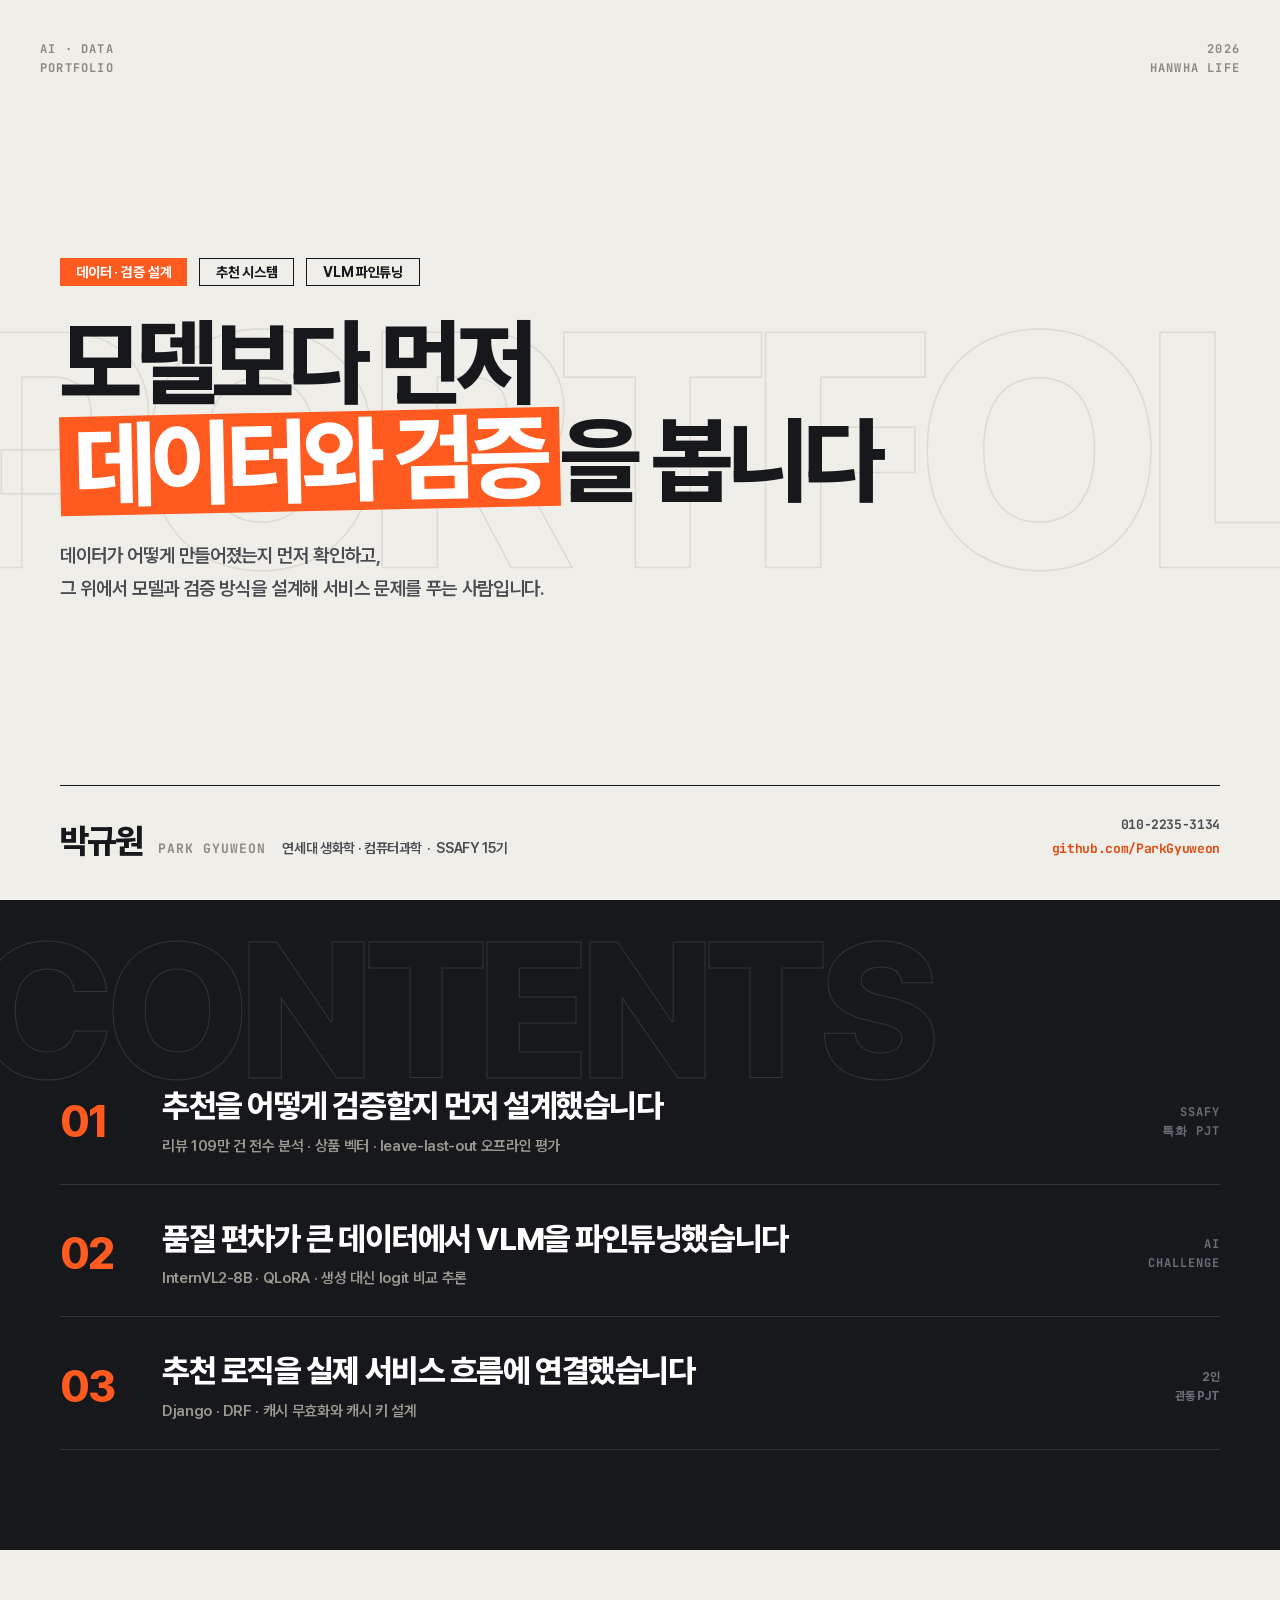
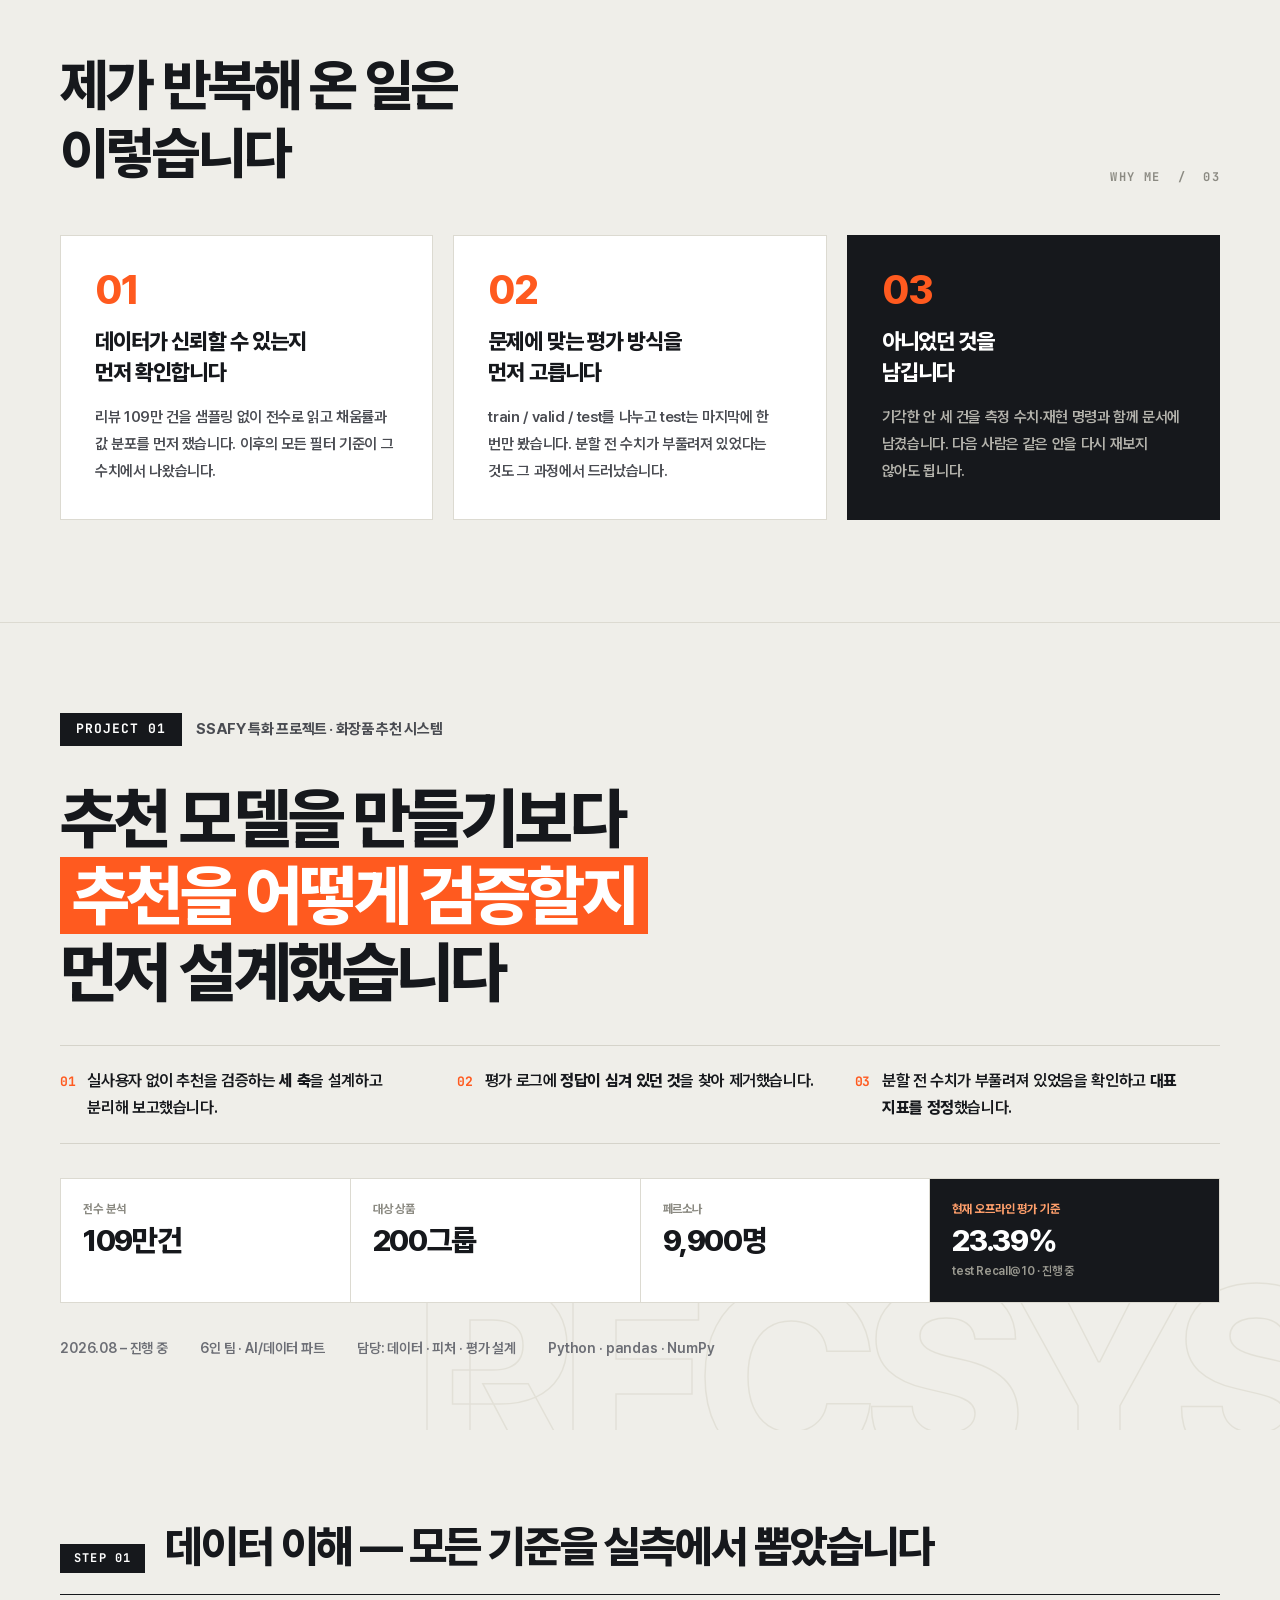
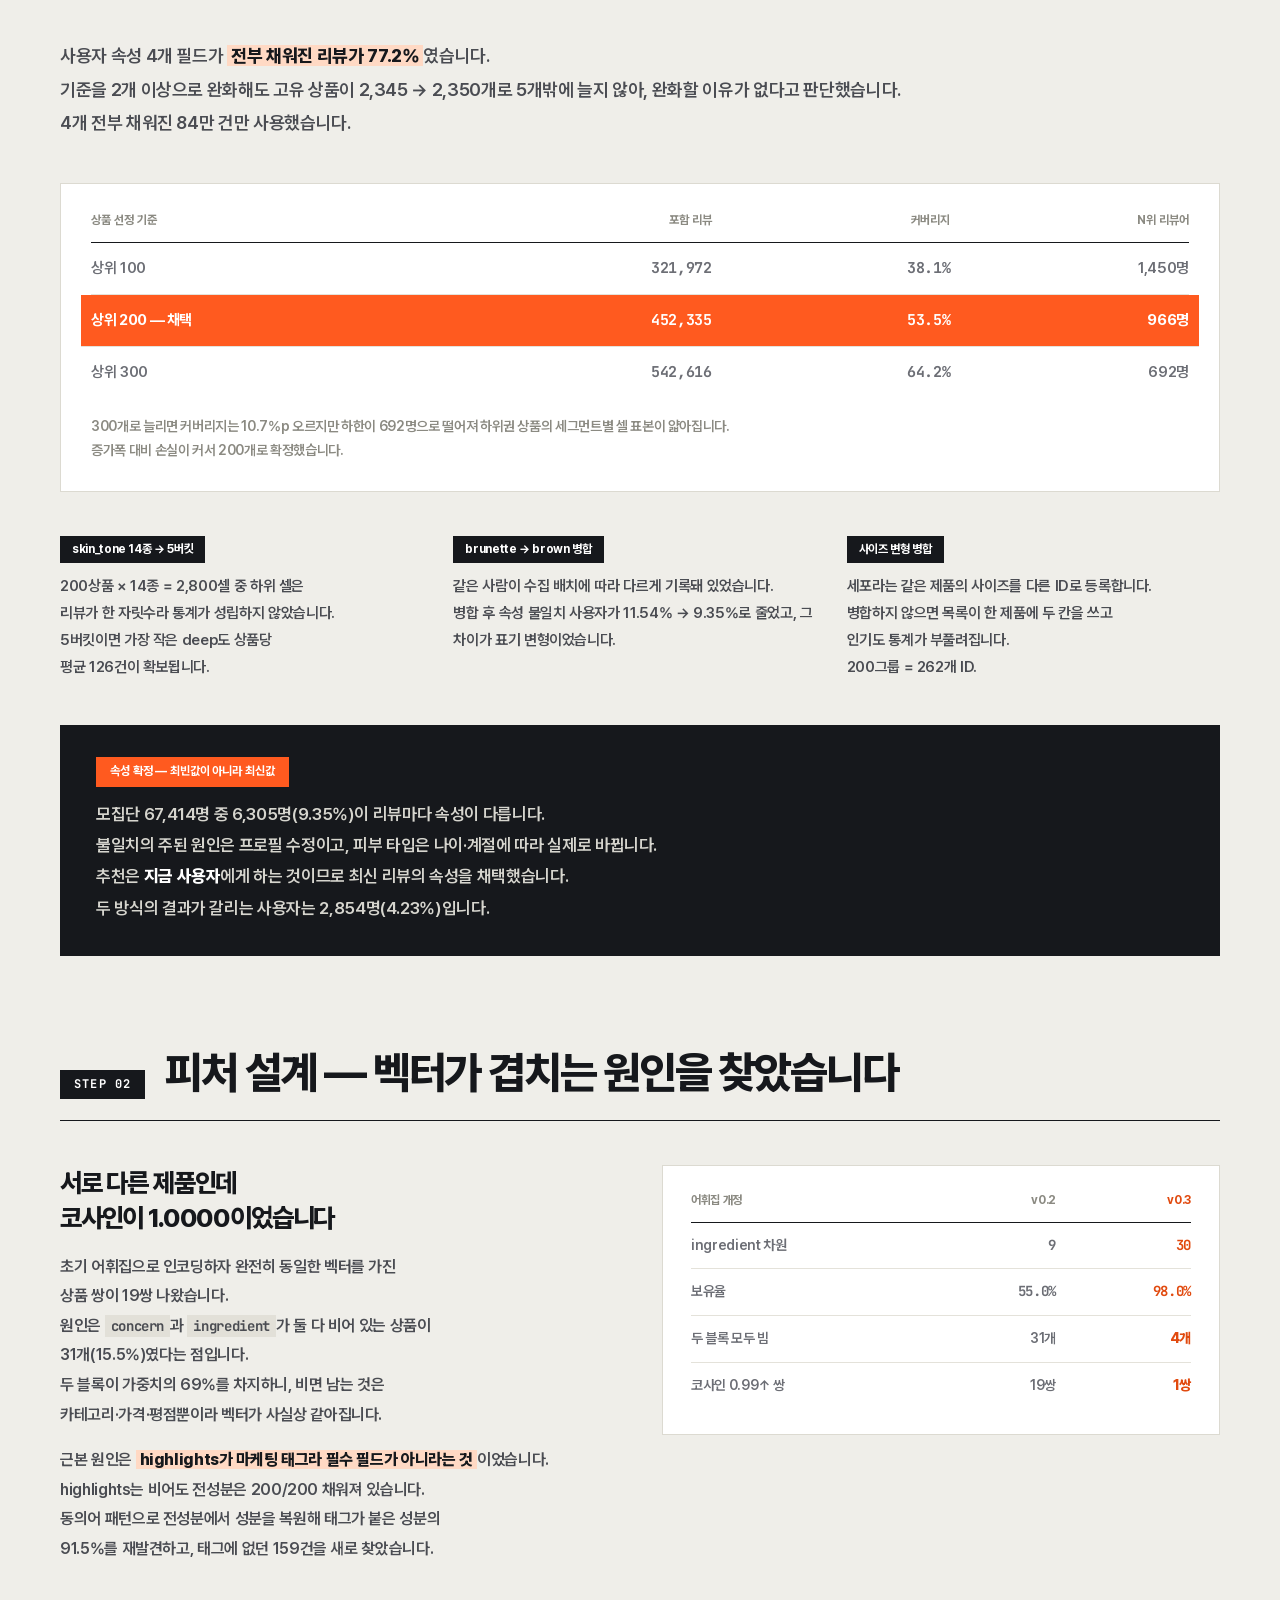
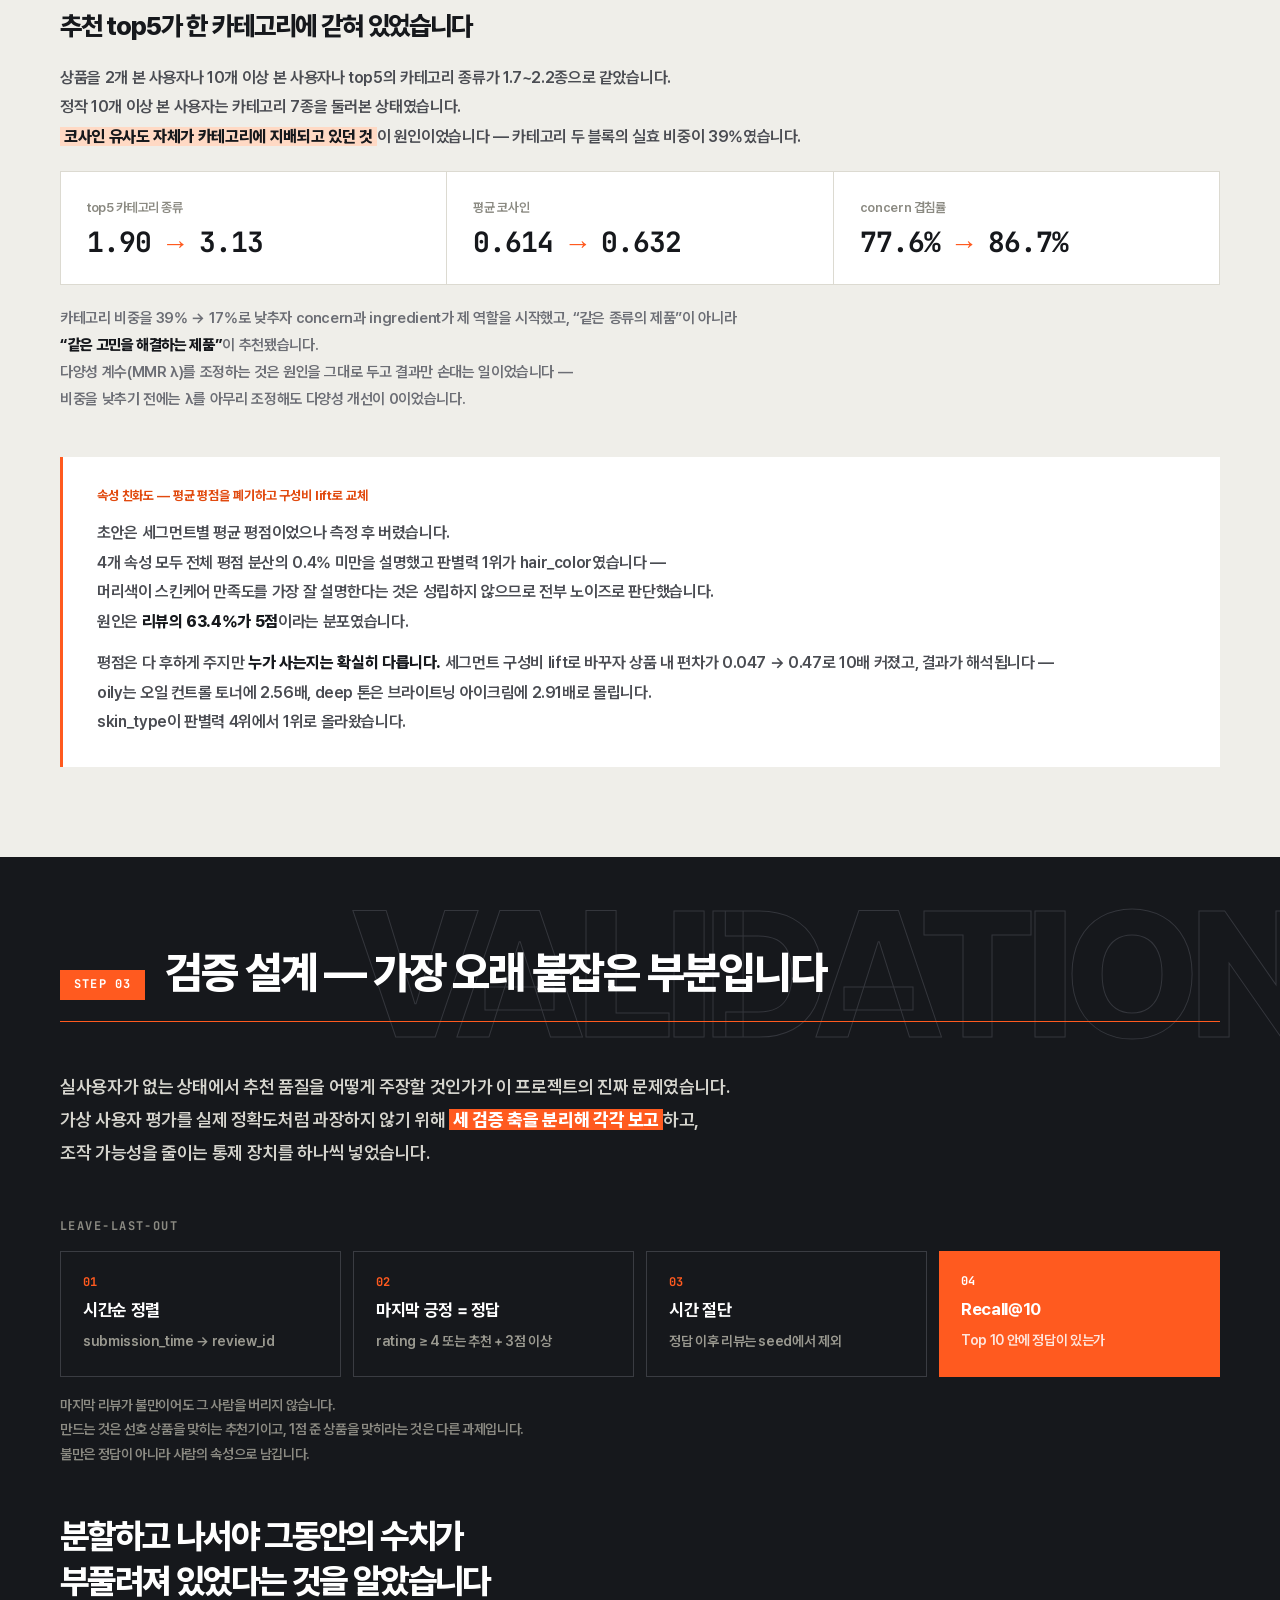
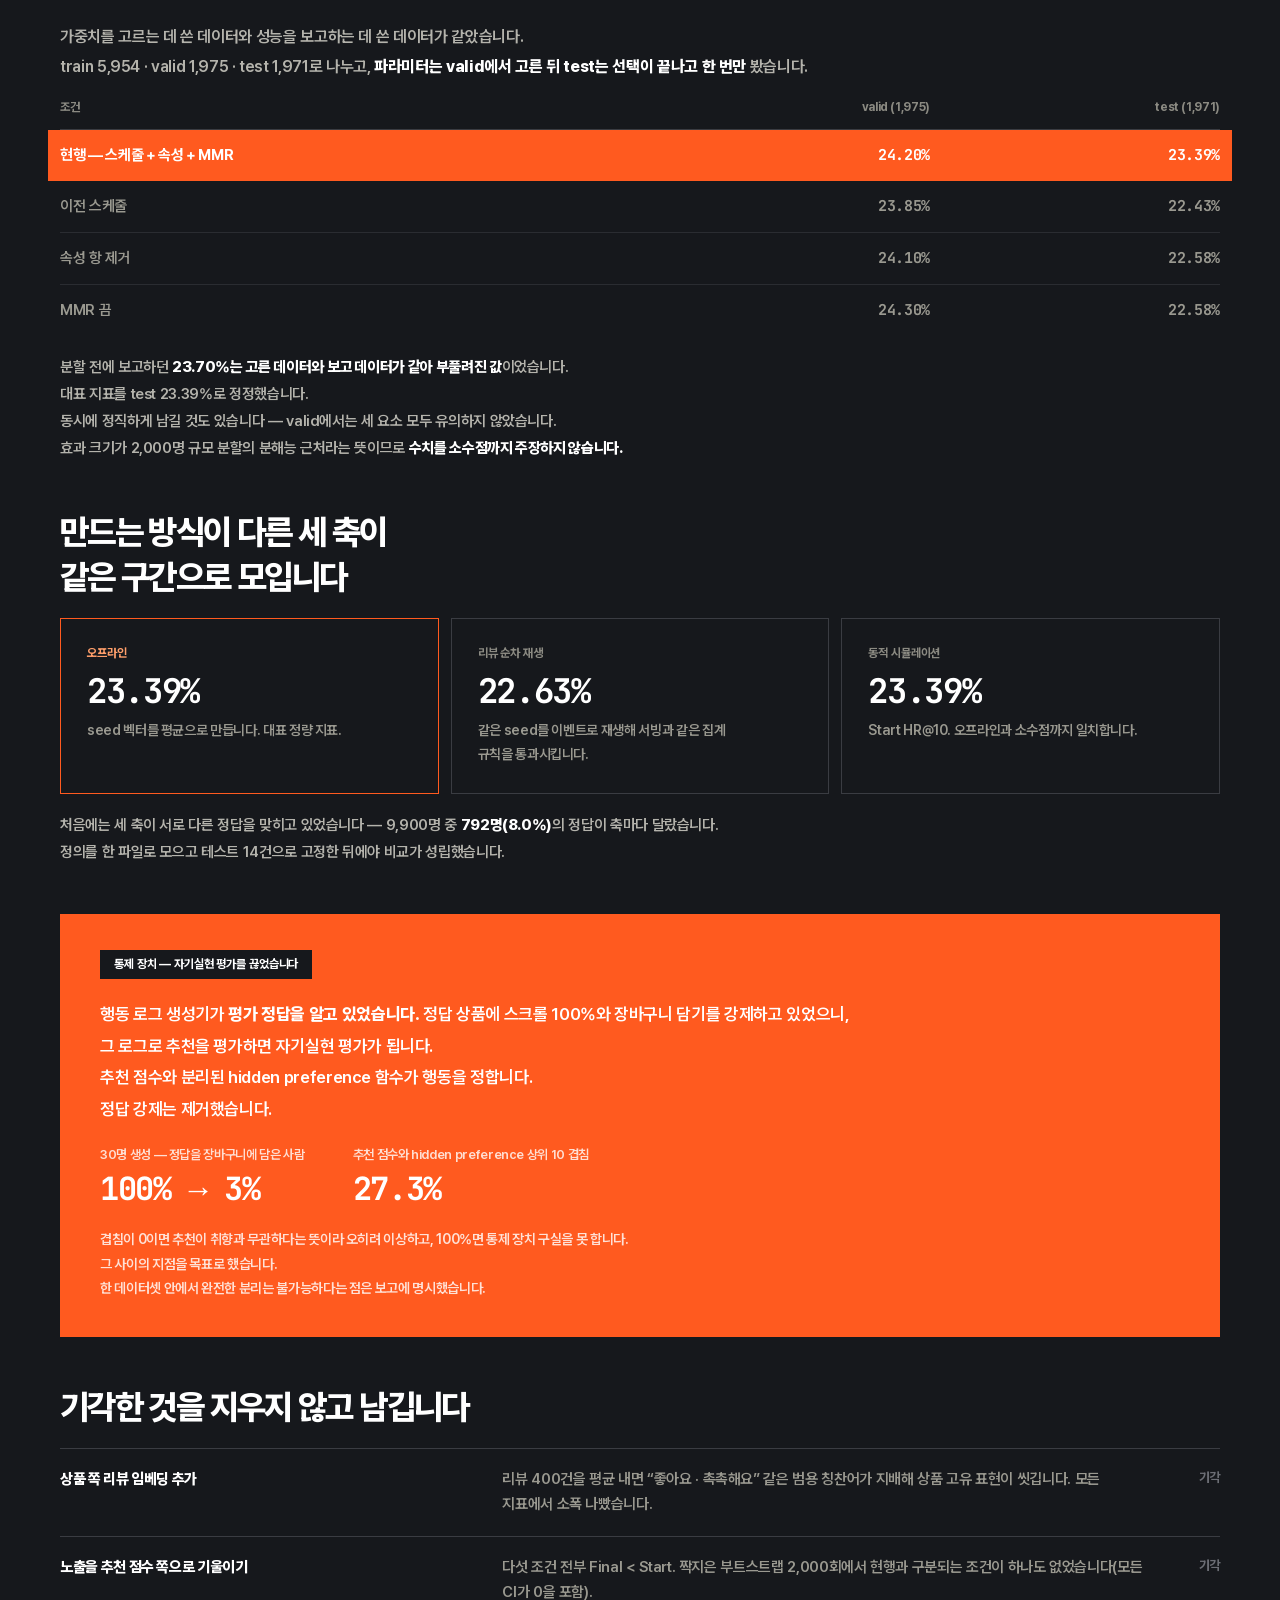
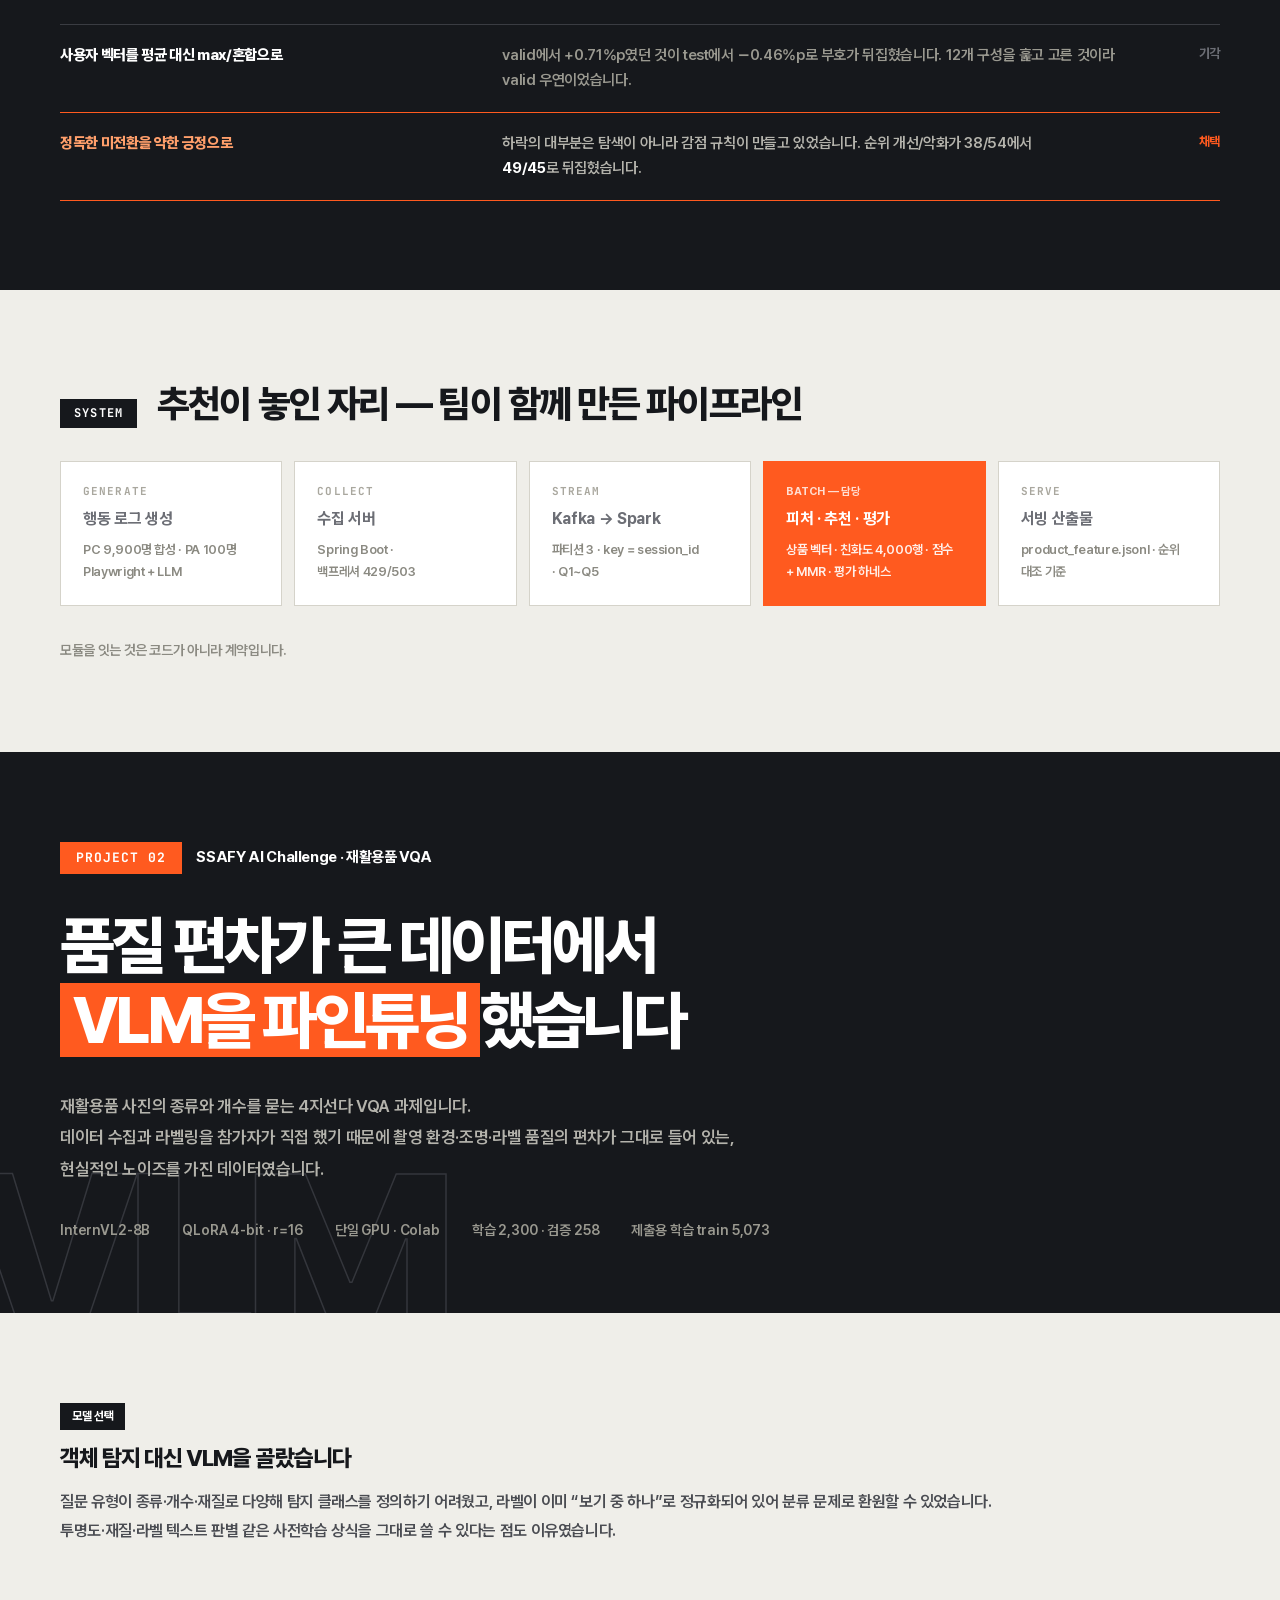
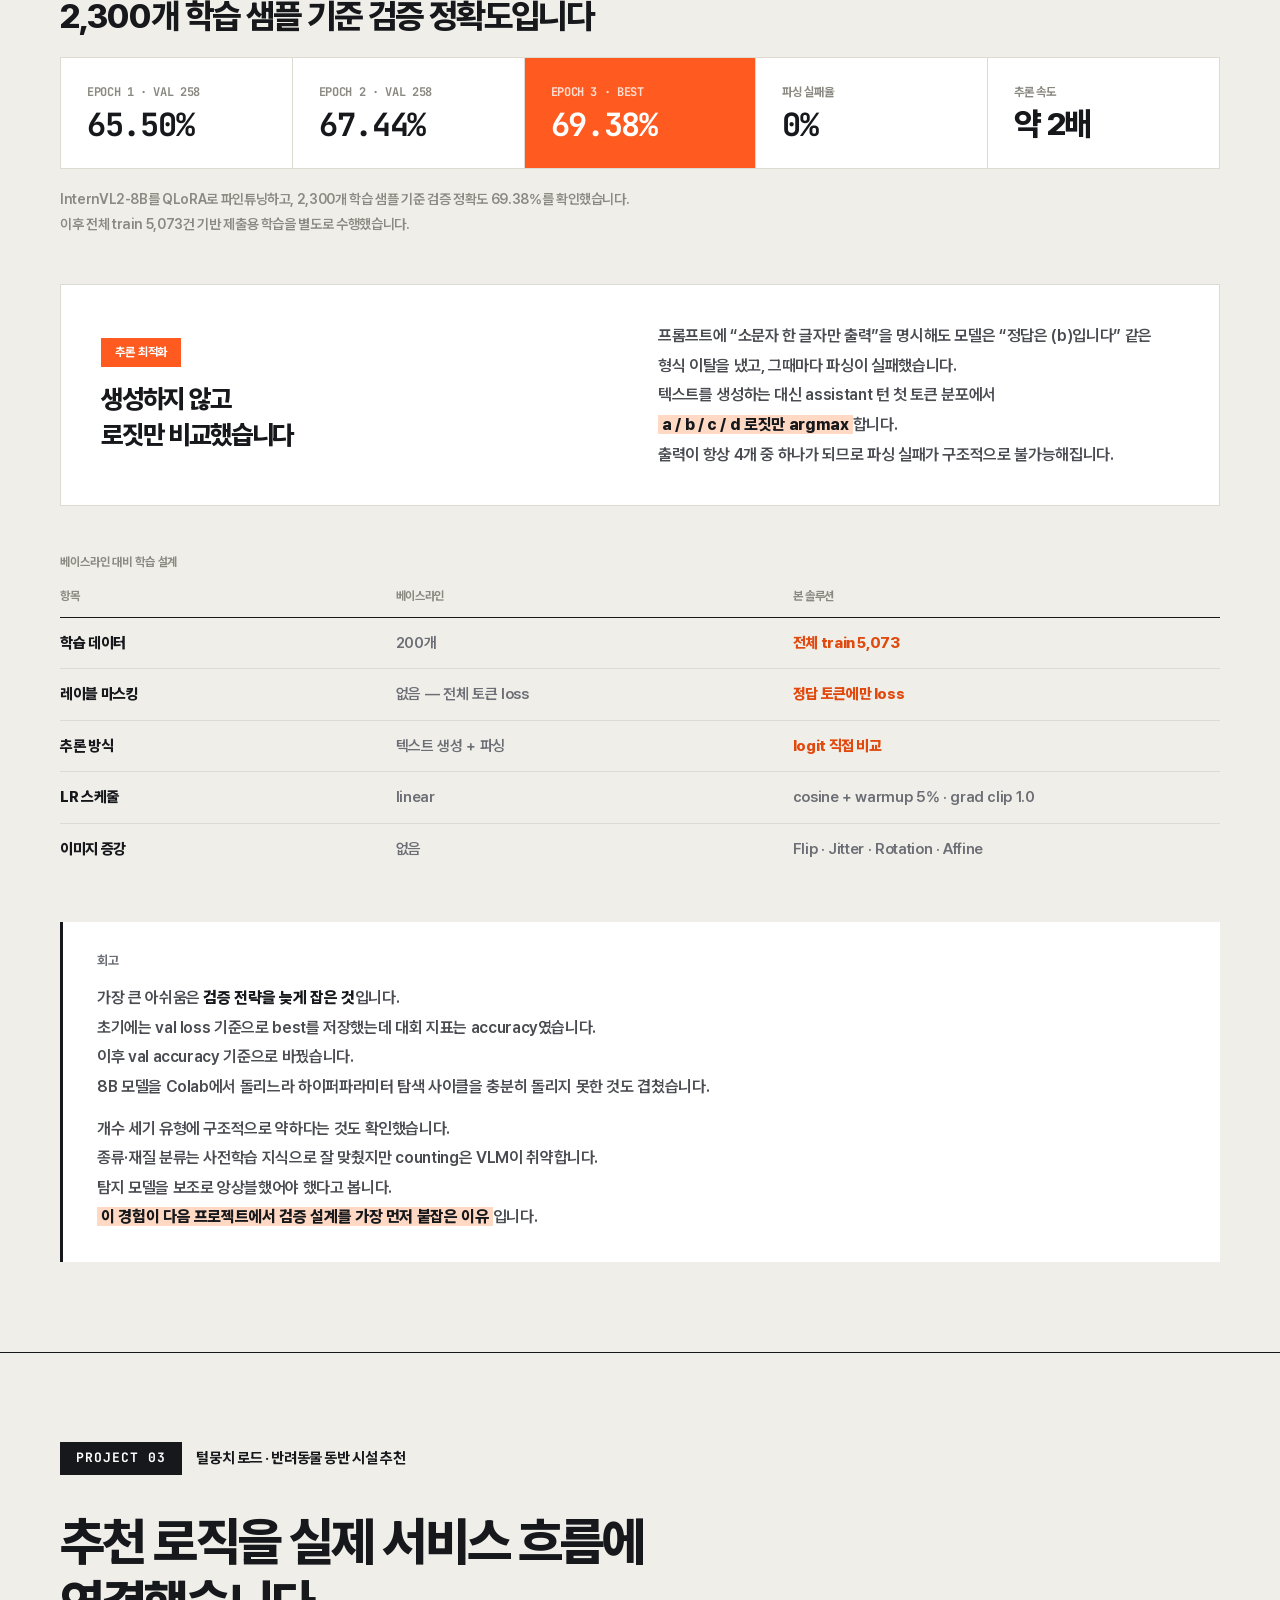
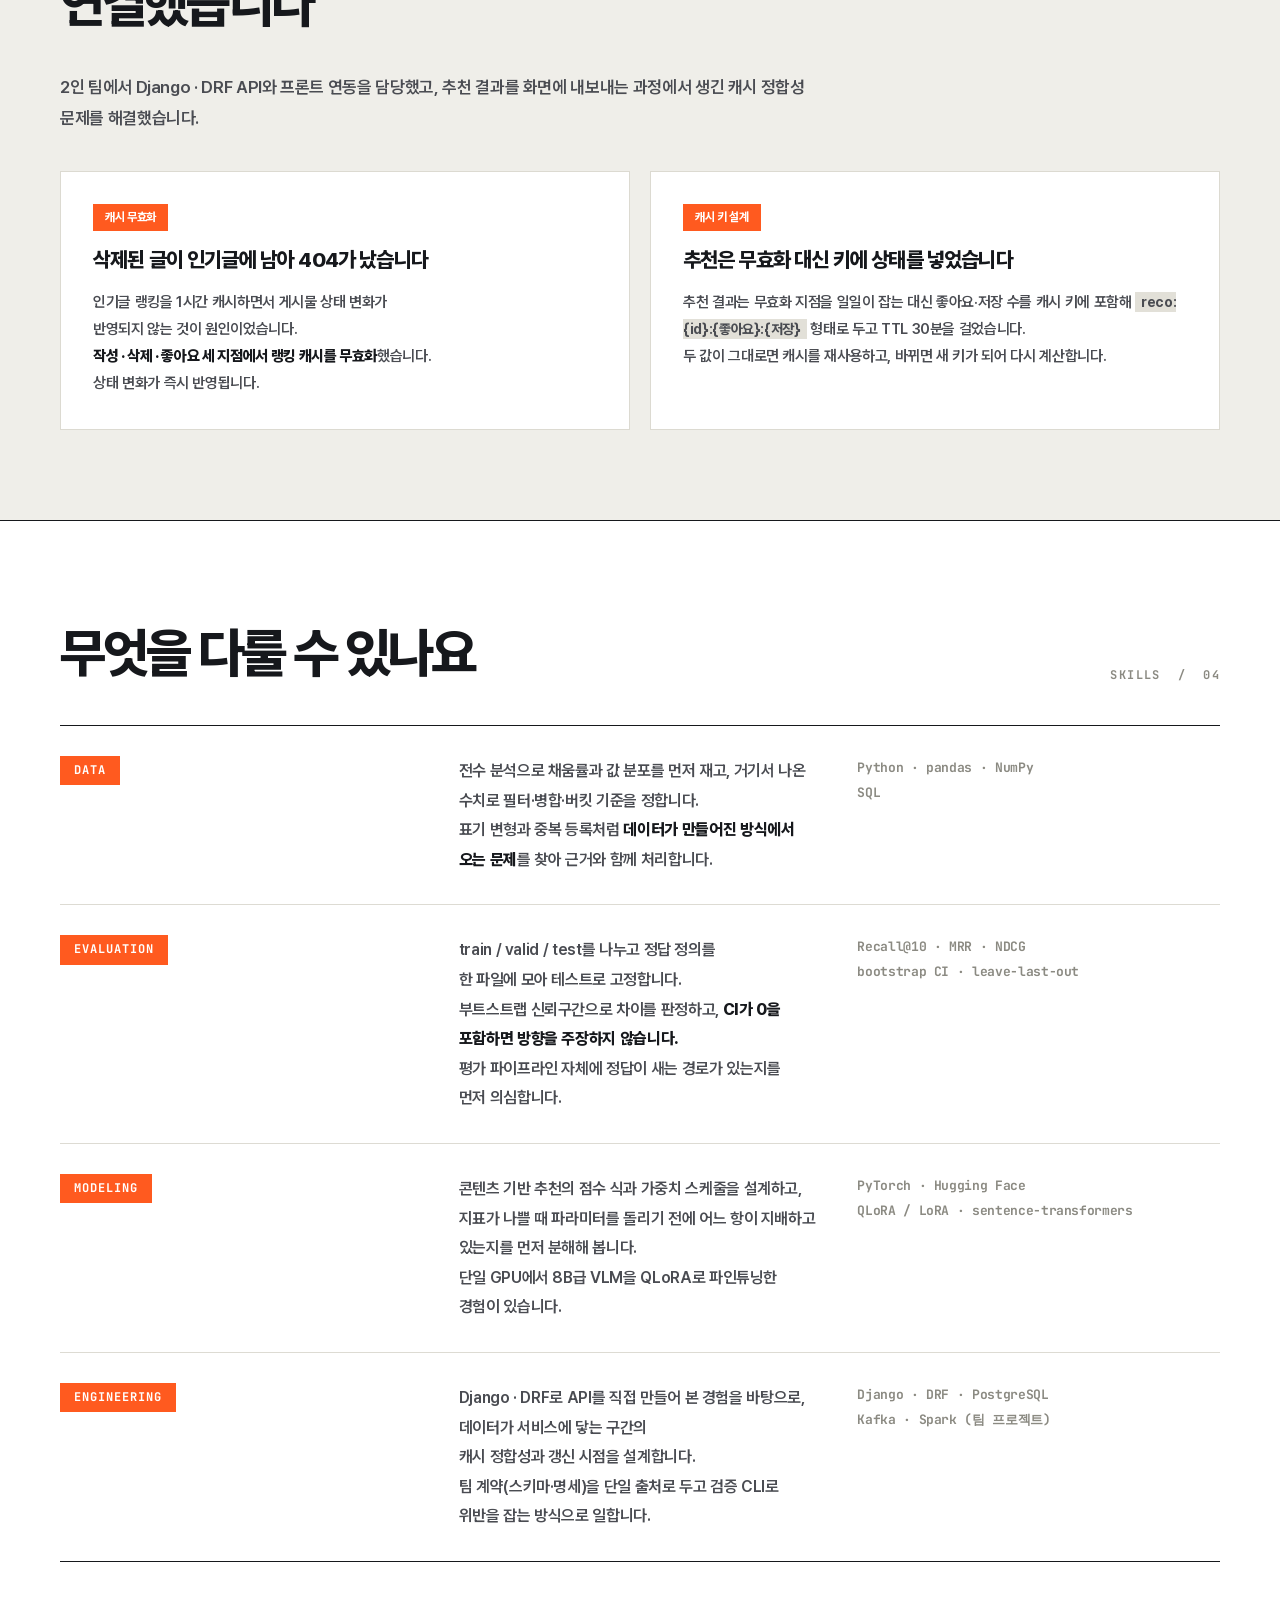
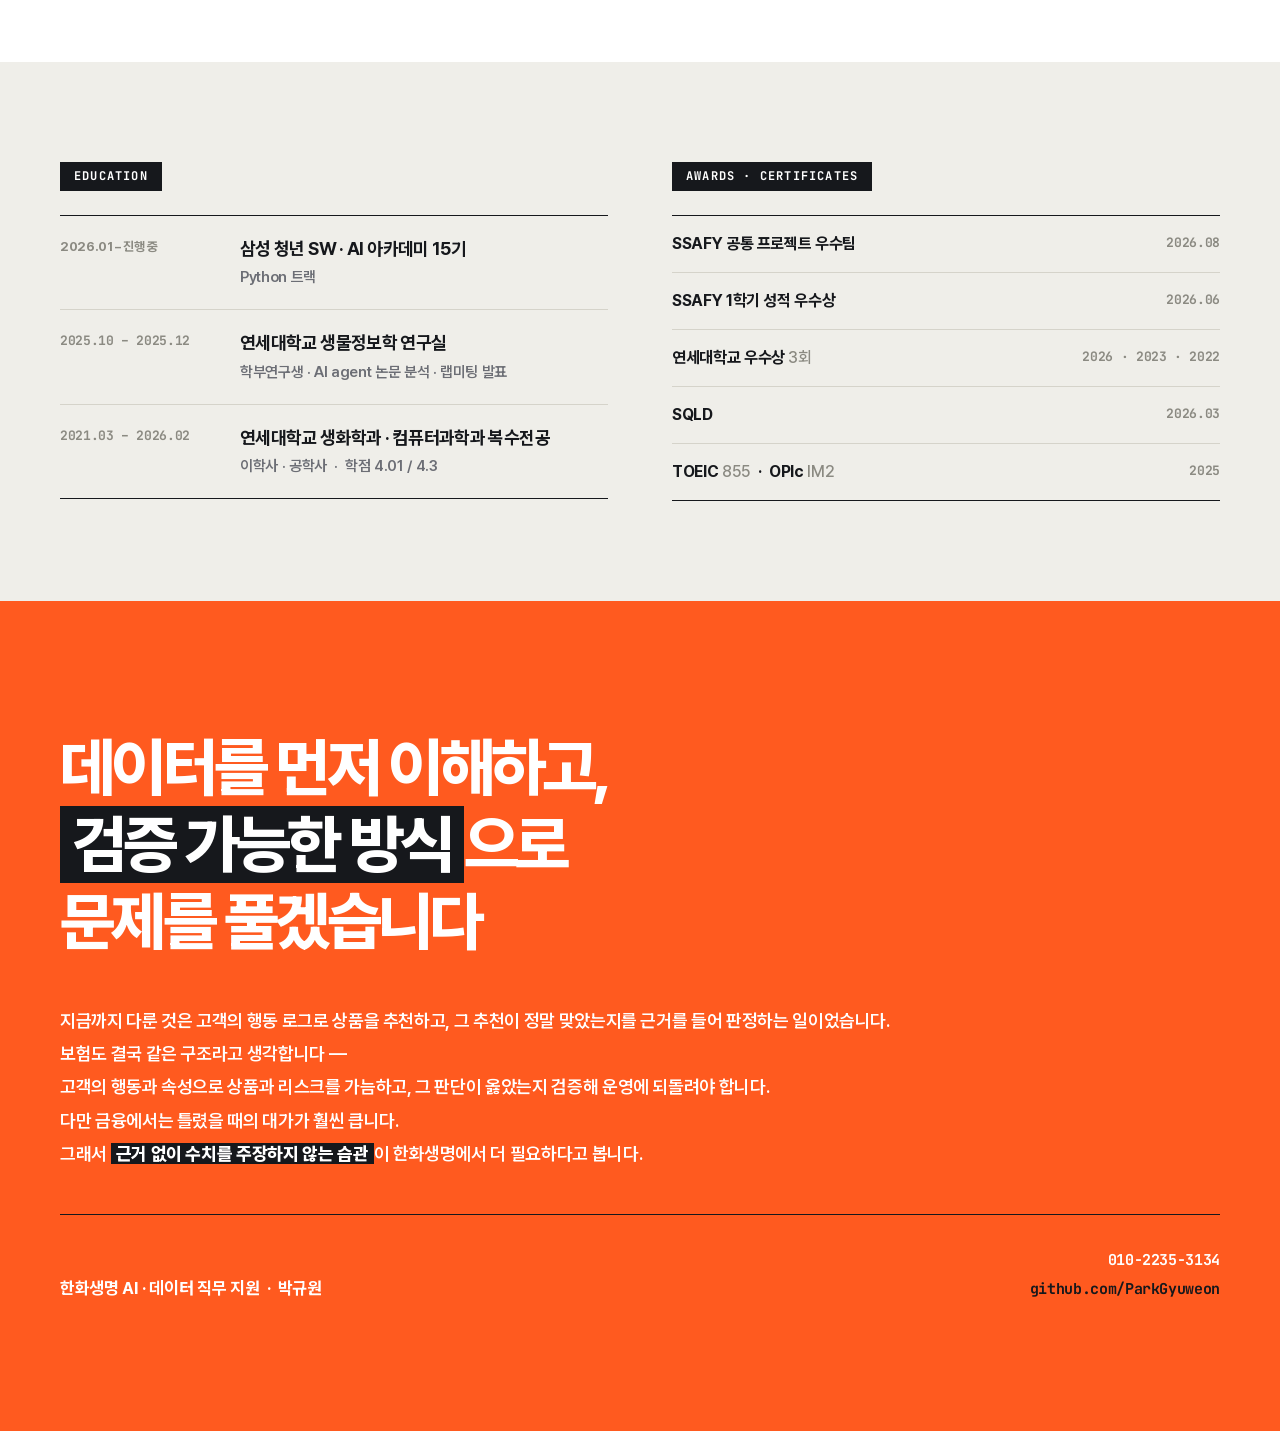
==== hanwha/index.html @ 80ce8255 "Add files via upload" ====
<!DOCTYPE html>
<html>
<head>
  <meta charset="utf-8">
  <title>Bundled Page</title>
  <style>
    * { margin: 0; padding: 0; box-sizing: border-box; }
    body { background: #faf9f5; display: flex; align-items: center; justify-content: center; min-height: 100vh; font-family: -apple-system, BlinkMacSystemFont, sans-serif; }
    #__bundler_loading { position: fixed; bottom: 20px; right: 20px; font: 13px/1.4 -apple-system, BlinkMacSystemFont, sans-serif; color: #666; background: #fff; padding: 8px 14px; border-radius: 8px; box-shadow: 0 1px 4px rgba(0,0,0,0.12); z-index: 10000; }
    #__bundler_thumbnail { position: fixed; inset: 0; width: 100%; height: 100%; display: flex; align-items: center; justify-content: center; background: #faf9f5; z-index: 9999; }
    #__bundler_thumbnail svg { width: 100%; height: 100%; object-fit: contain; }
    #__bundler_placeholder { color: #999; font-size: 14px; }
  </style>
  <noscript>
    <style>#__bundler_loading { display: none; }</style>
    <div style="position:fixed;bottom:12px;left:12px;font:13px/1.4 -apple-system,BlinkMacSystemFont,sans-serif;color:#999;background:rgba(255,255,255,0.9);padding:6px 12px;border-radius:6px;box-shadow:0 1px 4px rgba(0,0,0,0.08);z-index:10000;">
      This page requires JavaScript to display.
    </div>
  </noscript>
</head>
<body>
  <div id="__bundler_thumbnail"><svg xmlns="http://www.w3.org/2000/svg" sc-camel-view-box="0 0 400 300"><rect width="400" height="300" fill="#FF5A1F"></rect><text x="200" y="128" text-anchor="middle" font-family="Helvetica, Arial, sans-serif" font-size="72" font-weight="700" fill="#FFFFFF" letter-spacing="-4">AI</text><text x="200" y="184" text-anchor="middle" font-family="Helvetica, Arial, sans-serif" font-size="34" font-weight="700" fill="#16181C" letter-spacing="2">DATA</text><rect x="150" y="204" width="100" height="6" fill="#16181C"></rect></svg></div>
  <div id="__bundler_loading">Unpacking...</div>

  <script>
    
document.addEventListener('DOMContentLoaded', async function() {
  const loading = document.getElementById('__bundler_loading');
  function setStatus(msg) { if (loading) loading.textContent = msg; }

  const FONT_MIME = /^(font[/]|application[/](x-)?font-|application[/]vnd\.ms-fontobject)/i;
  const MIME_TOKEN = /^[\w.+-]+[/][\w.+-]+$/;
  function toBase64(bytes) {
    let bin = '';
    for (let i = 0; i < bytes.length; i += 0x8000) {
      bin += String.fromCharCode.apply(null, bytes.subarray(i, i + 0x8000));
    }
    return btoa(bin);
  }

  // Error sink persists across replaceWith since it's on window, not the DOM.
  window.addEventListener('error', function(e) {
    // Failed resource loads (CSP-blocked links, scripts, images) fire plain
    // events at the element — warn only; real JS errors carry message/error.
    if (!e.message && !e.error && e.target && e.target !== window) {
      console.warn('[bundle] resource failed to load:',
        e.target.tagName, String(e.target.src || e.target.href || ''));
      return;
    }
    var p = document.body || document.documentElement;
    var d = document.getElementById('__bundler_err') || p.appendChild(document.createElement('div'));
    d.id = '__bundler_err';
    d.style.cssText = 'position:fixed;bottom:12px;left:12px;right:12px;font:12px/1.4 ui-monospace,monospace;background:#2a1215;color:#ff8a80;padding:10px 14px;border-radius:8px;border:1px solid #5c2b2e;z-index:99999;white-space:pre-wrap;max-height:40vh;overflow:auto';
    d.textContent = (d.textContent ? d.textContent + String.fromCharCode(10) : '') +
      '[bundle] ' + (e.message || e.type) +
      (e.filename ? ' (' + e.filename.slice(0, 60) + ':' + e.lineno + ')' : '');
  }, true);

  try {
    const manifestEl = document.querySelector('script[type="__bundler/manifest"]');
    const templateEl = document.querySelector('script[type="__bundler/template"]');
    if (!manifestEl || !templateEl) {
      setStatus('Error: missing bundle data');
      console.error('[bundler] Missing script tags — manifestEl:', !!manifestEl, 'templateEl:', !!templateEl);
      return;
    }

    const manifest = JSON.parse(manifestEl.textContent);
    let template = JSON.parse(templateEl.textContent);

    // Nested page bundles (iframe targets). Each ships ONCE, in the ROOT
    // document's manifest; frame srcs carry an about:blank#<uuid> marker
    // instead of a substitutable uuid. Every document mints the blobs for
    // its OWN frames — from local text at the root, or text obtained from
    // its DIRECT parent over the relay protocol below — so each frame
    // navigation stays same-origin with its initiator and a deduped page
    // loads at any depth on any host, including a file:// download's
    // opaque origins (where a blob minted by one document cannot be
    // navigated to by another).
    const pageOrderEl = document.querySelector('script[type="__bundler/page_order"]');
    const pageOrder = pageOrderEl ? JSON.parse(pageOrderEl.textContent) : [];
    const pageSet = new Set(pageOrder);
    const pageTexts = {};

    // ── Nested-page text protocol (parent-chain relay) ──
    // Page bundles ship once, in the ROOT document's manifest. Every
    // document mints the blobs for its OWN frames, obtaining page text
    // through a strict parent-chain relay: a document only ever SENDS to
    // its direct parent (which, for every document the publisher's own
    // runtime minted, is another publisher document) and only ACCEPTS
    // text from that direct parent; requests from below are honored only
    // for the document's own child frames, and the ROOT never sends
    // upward at all. That last rule is load-bearing: the artifact host's
    // frame-ancestors allows claude.ai (and friends) to frame an
    // artifact, so window.top can be a FOREIGN document — a top-addressed
    // protocol would hand page uuids to that ancestor and accept forged
    // "page text" from it, minting attacker HTML as an artifact-origin
    // blob document. The chain never touches the ancestor: requests stop
    // at the root, replies are origin-addressed per hop (never '*' when
    // an origin exists), and both directions are origin-gated (on https
    // a foreign sender's origin can never equal this document's; in
    // opaque contexts — file:// — everything serializes as 'null', where
    // an embedded EXTERNAL frame still fails the gate by carrying its
    // own real origin, and a sandboxed child of such a frame is excluded
    // by the own-child-frames check plus uuid unguessability). Shape is
    // deny-by-default: one request form, one reply form, no error
    // replies.
    // window.origin is the SERIALIZED SECURITY origin ('null' in opaque
    // contexts such as a sandboxed preview iframe) — location.origin is
    // computed from the URL and stays 'https://…' even when the document
    // is sandboxed, which would misgate every opaque chain.
    const OWN_TARGET = /^https?:[/][/]/.test(window.origin || '')
      ? window.origin
      : '*';
    function trustedOrigin(e) {
      if (e.origin === window.origin) return true; // https chains; opaque==opaque
      // file:// trees: Chrome serializes the file document's origin as
      // 'file://' while the blob: documents it mints serialize as 'null',
      // so the two legitimate shapes can never string-match — accept the
      // pair in both directions. https origins never serialize as either,
      // and sender identity (own child frame / direct parent) is checked
      // separately.
      return (
        (e.origin === 'null' &&
          (window.origin === 'file://' ||
            window.location.protocol === 'file:')) ||
        (/^file:/.test(e.origin) && window.origin === 'null')
      );
    }
    // Non-empty only in the root document (nested bundles ship an empty
    // island), so it doubles as the root marker: the root answers from
    // local text and treats a miss as authoritative — never relaying to
    // its (possibly foreign) parent.
    const isPageRoot = pageOrder.length > 0;
    const blobUrls = {};
    const resourceBlobs = {};
    const UUID_SHAPE = /^[0-9a-f]{8}-[0-9a-f]{4}-[0-9a-f]{4}-[0-9a-f]{4}-[0-9a-f]{12}$/;
    const pendingFrames = {}; // uuid -> [{el, frag}] awaiting text for own frames
    const pendingRelays = {}; // uuid -> [childWindow] awaiting text to pass down
    function mountPage(el, frag, text) {
      const pageBlob = new Blob([text], { type: 'text/html' });
      const u = URL.createObjectURL(pageBlob);
      resourceBlobs[u] = pageBlob;
      el.src = u + frag;
    }
    function deliverPage(uuid, text) {
      const frames = pendingFrames[uuid];
      delete pendingFrames[uuid];
      if (frames) for (const f of frames) mountPage(f.el, f.frag, text);
      const relays = pendingRelays[uuid];
      delete pendingRelays[uuid];
      if (relays) {
        for (const cw of relays) {
          try { cw.postMessage({ __bundler_page: uuid, __bundler_text: text }, OWN_TARGET); } catch (err) { /* gone */ }
        }
      }
    }
    function ownFrameWindows() {
      const out = [];
      for (const f of Array.from(document.querySelectorAll('iframe'))) {
        try { if (f.contentWindow) out.push(f.contentWindow); } catch (err) { /* detached */ }
      }
      return out;
    }
    window.addEventListener('message', function (e) {
      const d = e.data;
      if (!d || typeof d !== 'object' || !e.source) return;
      // Origin gate first; the structural checks below (own-child-frames
      // for requests, direct-parent + solicited-uuid for replies, the
      // root's never-relay rule) are what hold in fully opaque chains
      // where origin strings can't discriminate — a sandboxed root's
      // FOREIGN wrapper still fails all three even though both serialize
      // as real-vs-'null' rather than matching.
      if (!trustedOrigin(e)) return;
      if (typeof d.__bundler_need === 'string' && UUID_SHAPE.test(d.__bundler_need)) {
        // Requests are honored only for this document's own child frames.
        if (ownFrameWindows().indexOf(e.source) < 0) return;
        const uuid = d.__bundler_need;
        const text = pageTexts[uuid];
        if (typeof text === 'string') {
          try { e.source.postMessage({ __bundler_page: uuid, __bundler_text: text }, OWN_TARGET); } catch (err) { /* gone */ }
          return;
        }
        if (isPageRoot || window.parent === window) return; // authoritative miss
        const waiting = pendingRelays[uuid];
        if (waiting) {
          if (waiting.indexOf(e.source) < 0) waiting.push(e.source);
          return;
        }
        // Never-answered uuids would otherwise accumulate forever under a
        // request spray; past the cap (far above any real page count) new
        // relays are dropped rather than remembered.
        if (Object.keys(pendingRelays).length >= 128) return;
        pendingRelays[uuid] = [e.source];
        window.parent.postMessage({ __bundler_need: uuid }, OWN_TARGET);
      } else if (
        typeof d.__bundler_page === 'string' &&
        UUID_SHAPE.test(d.__bundler_page) &&
        typeof d.__bundler_text === 'string'
      ) {
        // The shape test is load-bearing beyond tidiness: the solicited
        // check below uses the in operator, which matches prototype keys
        // ('__proto__', 'constructor') — an unshaped key would reach
        // deliverPage and throw, painting the error banner.
        // Text is accepted only from the direct parent — the document
        // that minted this one.
        if (e.source !== window.parent || window.parent === window) return;
        if (!(d.__bundler_page in pendingFrames) && !(d.__bundler_page in pendingRelays)) return;
        deliverPage(d.__bundler_page, d.__bundler_text);
      }
    });

    const uuids = Object.keys(manifest);
    setStatus('Unpacking ' + uuids.length + ' assets...');

    await Promise.all(uuids.map(async (uuid) => {
      const entry = manifest[uuid];
      try {
        const binaryStr = atob(entry.data);
        const bytes = new Uint8Array(binaryStr.length);
        for (let i = 0; i < binaryStr.length; i++) bytes[i] = binaryStr.charCodeAt(i);

        let finalBytes = bytes;
        if (entry.compressed) {
          if (typeof DecompressionStream !== 'undefined') {
            const ds = new DecompressionStream('gzip');
            const writer = ds.writable.getWriter();
            const reader = ds.readable.getReader();
            writer.write(bytes);
            writer.close();
            const chunks = [];
            let totalLen = 0;
            while (true) {
              const { done, value } = await reader.read();
              if (done) break;
              chunks.push(value);
              totalLen += value.length;
            }
            finalBytes = new Uint8Array(totalLen);
            let offset = 0;
            for (const chunk of chunks) { finalBytes.set(chunk, offset); offset += chunk.length; }
          } else {
            console.warn('DecompressionStream not available, asset ' + uuid + ' may not render');
          }
        }

        if (pageSet.has(uuid)) {
          pageTexts[uuid] = new TextDecoder().decode(finalBytes);
          return;
        }
        if (FONT_MIME.test(entry.mime) && MIME_TOKEN.test(entry.mime)) {
          // Strict artifact hosts allow font-src data: but not blob:.
          blobUrls[uuid] = 'data:' + entry.mime + ';base64,' +
            (entry.compressed ? toBase64(finalBytes) : entry.data);
        } else {
          const blob = new Blob([finalBytes], { type: entry.mime });
          blobUrls[uuid] = URL.createObjectURL(blob);
          resourceBlobs[blobUrls[uuid]] = blob;
        }
      } catch (err) {
        console.error('Failed to decode asset ' + uuid + ':', err);
        const blob = new Blob([], { type: entry.mime });
        blobUrls[uuid] = URL.createObjectURL(blob);
        resourceBlobs[blobUrls[uuid]] = blob;
      }
    }));

    const extResEl = document.querySelector('script[type="__bundler/ext_resources"]');
    const extResources = extResEl ? JSON.parse(extResEl.textContent) : [];
    const resourceMap = {};
    for (const entry of extResources) {
      if (blobUrls[entry.uuid]) resourceMap[entry.id] = blobUrls[entry.uuid];
    }

    // Artifact-host CSP (connect-src 'self') refuses fetch() of blob: URLs —
    // consumers read these Blobs directly. Survives the swap like the error sink.
    window.__resourceBlobs = resourceBlobs;

    setStatus('Rendering...');
    // Page uuids have no blob here — they ride inside about:blank#<uuid>
    // frame markers the pass below resolves after the swap.
    for (const uuid of uuids) {
      if (pageSet.has(uuid)) continue;
      template = template.split(uuid).join(blobUrls[uuid]);
    }

    // Strip integrity + crossorigin — blob URLs from a file:// document inherit
    // a null origin, so crossorigin forces a CORS fetch that SRI then rejects.
    // The manifest bytes are ours; SRI protects against CDN compromise, not this.
    template = template.replace(/\s+integrity="[^"]*"/gi, '').replace(/\s+crossorigin="[^"]*"/gi, '');

    const resourceScript = '<script>window.__resources = ' +
      JSON.stringify(resourceMap).replace(/<\//g, '<\\/') +
      ';</' + 'script>';
    // Inject after <head> so the DOCTYPE stays first; prepending the script
    // would push the parser into quirks mode. DOMParser always emits a <head>
    // (synthesizing one if the source HTML omitted it) but may carry
    // attributes through, so match the full opening tag. slice() rather than
    // replace() keeps us clear of $-pattern substitution in resourceScript.
    const headOpen = template.match(/<head[^>]*>/i);
    if (headOpen) {
      const i = headOpen.index + headOpen[0].length;
      template = template.slice(0, i) + resourceScript + template.slice(i);
    }

    // Parse the template and swap the root element. Scripts inserted via
    // DOMParser/replaceWith are inert per spec — re-create each with
    // createElement so they execute, awaiting onload for src scripts to
    // preserve ordering (React before ReactDOM before Babel before text/babel).
    const doc = new DOMParser().parseFromString(template, 'text/html');
    document.documentElement.replaceWith(doc.documentElement);

    // Resolve page-frame markers: mint this document's own blob for each
    // framed page — from local text when this is the root, otherwise by
    // asking the direct parent over the relay protocol above. An
    // unanswered request leaves the frame on about:blank, the same
    // degraded state as a refused embed.
    {
      const MARKER = /^about:blank#([0-9a-f]{8}-[0-9a-f]{4}-[0-9a-f]{4}-[0-9a-f]{4}-[0-9a-f]{12})(#.*)?$/;
      const needed = [];
      for (const el of Array.from(document.querySelectorAll('iframe'))) {
        const m = MARKER.exec(el.getAttribute('src') || '');
        if (!m) continue;
        const text = pageTexts[m[1]];
        if (typeof text === 'string') {
          mountPage(el, m[2] || '', text);
        } else if (window.parent !== window && !isPageRoot) {
          const had = pendingFrames[m[1]];
          (pendingFrames[m[1]] = had || []).push({ el: el, frag: m[2] || '' });
          if (!had) needed.push(m[1]);
        }
      }
      for (const uuid of needed) {
        window.parent.postMessage({ __bundler_need: uuid }, OWN_TARGET);
      }
    }

    const dead = Array.from(document.scripts);
    for (const old of dead) {
      const s = document.createElement('script');
      for (const a of old.attributes) s.setAttribute(a.name, a.value);
      s.textContent = old.textContent;
      // text/babel scripts with a src: read and inline. transformScriptTags
      // does XHR against the src, but blob:null/ from a file:// origin is
      // silently dropped. Inlining makes it a plain inline babel script,
      // which transformScriptTags handles unconditionally.
      if ((s.type === 'text/babel' || s.type === 'text/jsx') && s.src) {
        const pre = resourceBlobs[s.src.split('#')[0]];
        s.textContent = pre ? await pre.text() : await (await fetch(s.src)).text();
        s.removeAttribute('src');
      }
      const p = s.src ? new Promise(function(r) { s.onload = s.onerror = r; }) : null;
      old.replaceWith(s);
      if (p) await p;
    }
    // Babel standalone auto-transforms type=text/babel on DOMContentLoaded,
    // which fired before we swapped the document. Trigger manually if present.
    if (window.Babel && typeof window.Babel.transformScriptTags === 'function') {
      window.Babel.transformScriptTags();
    }
  } catch (err) {
    setStatus('Error unpacking: ' + err.message);
    console.error('Bundle unpack error:', err);
  }
});

  </script>

  <script type="__bundler/manifest">
{"6e332219-1584-4304-b674-aa114de0acd6":{"mime":"text/javascript","compressed":true,"data":"H4sIAAAAAAAACt1963rcNpLo/zwFxPHYpNRNXWI7ScttjS3JjhPJ8khyMrOSRmKT6G5KbJIm2LpE7u/bh9gn3Cc5XxXuIFuXJLPn7Jn91lGDQKFQKBQKVYXC8jJ5v/1xe//N4fYWGVbFhCRxt5rmdTqhy6yKlxfDmpH//s//IklB8qImNEnrkOzTwTTNEnKV1mNyFidGK/L0KRlMc1JNc4KVzsJvvCmjhNVVGtfe+je+H5D+a3L7DSGXUUVOTxM6/FQVJemTvcE5jeswocM0p1BGq/pm3az4sagmUSaq+8XgvEMu6E2HXEbZlCLcC3pD0pwUg3OyoYEbVW8JzacTWkWDjPZIXU1ph8RFPkxHU6vsqkpr8zd2QWYB6QHwowt6c0L6vFSjWE4HWRq/S2mWzEPQGQevU9+UtBgi8gv9PvHYzWRQZB7ZwKIl4nmkZwJa/+YbQpaXCcxRRaO4Dmv2DSHDaR7XaZGTEa33odgPkNAERshqsk/65CrNk+IqxM/[base64]/UdZUOpjX1PYSPULyAbGwgktjEJv2tAFPTSZlFNe2RJA7TPKfVj4e7Ox3x9Zz19Kg21J9hTa/rzSKvaV6Tr1/5wvA82YqPQf3AkeCvWYMdxbwc0uvaZ5UzJ0VJ892ojoExll/BTPgbvWN29K/XJ4vBxuvlkF7TGJsZ86MazZ2mOCsYJX3glTCLWP0hT+j13tD3Xi1DH6/N6RZ1+33SXYWR8t+vNGphCq3n9iXJK7pjWRpT32lMljS4o5WTMKP5qB53eF8WeyQFcCmsv6293U9AusoPQqThu6qYHNRVmo+AIB3iwRQtj+tJZnPY/2Ye/R/mSjWaKrqSjIkshr8ljhxuD8egaMJ/csiEZLTmIBP+u65u1Nh4OemTnw72PvKpxP54zRmJkf9l7Ud0OtP4ij6+fpU7nCjATa7A7d6Dr2+qKroJU4b/9XmlIPj9nYtVPDiXDJKYfCTZpw81wify59OnEkuruG/iumF/6zWWXUVZTfrkVqAzLCri8y8XpBhKFeeC3jDY+Y0xAr0ujlZOOG2eeAGCOro44WgeXZyYA3QpYsKFdoFYy2SDY+TQrIXzkvhjNMHF/Cmqx34Z1eM8mlCJIHISUpOXczZv4SpY3jQuEvp5/8NmMSmLHHa9spWtzMkaRCgay5CVWVr73rIXhGVR+gH2tF8UtWctUagfVrTMopj6y8dhEh+HIHSeLHeI5wXmJyjeEOU2tJmxeQ+KQqhRoBK8fXOwfbp5cED65Izv+SzuIsRxkSW0uh1E8cWoKqZ50ouLrKi6k/TaT3PCqtGgE0+riub1Jnwg3/+1U1dRzsoIygQhCBkUVUKr3mp5TViRpQm5B8yLlbvgdKsoSaest1Zerw+K6y5Lf0vzUU98HBTX68UlrYZZcdUbp0lCc077v13Qm2EVTSgjLO6ycZrT25W/[base64]/9AOLUqRD87jlohdyopuDf6pHNIf3jZMKsTcR0KRx1bssoSQDF5+U1+b68Xh8Wed1bXS2vl1fD52SadidFXrAyimlH/SUR4ux8Dy7fuYLlqqiS7qCi0UUP/+1CgUaxuSyTlJVZdNNLc+C47iAr4ov1qzSpx701Olkf03Q0rnurdOIKIYnnJa3qNI6ybpSlo7wH6lR3UNR1MVk3aMr58MWLjvz/8NtgvSFGsdZKB/4vfPFoKdkQABLAlNGqy1BfxTlvo8c0rygrskua3MIsdYfRJM1uenPmCKvgigm/f0Enj5qzuZvBgzlw1YVgU+jb8lpJIcGAK+Tb8loPe1ywGv8bMcmprnTWlbNilMZuNSXV6qLsAWtndFjjH7918XzSW1t9/t3z7799+fy79Ul03eUs9XIlHru4vSyvyeoKzKomwF8GKysraytiSv8yHA7F2ll70Nqx6fG8vF6/Gqc17WKlXlnR7lUVlW2SmA97eZHspjBgRj7tf/h4eAoqxc6Hj1ytSHMSlSVbvqID0JcuuqyORrRLr8uiAjWEHE/XVlafkwtKSzIo6rHAChqymzwmYPzITMtbRUdRmjMSccMbYTUtQ7K4zPf5CU3SiJRVmtdKV/tbGY0ouSWTqBqleY+shC/iybrQyghBkxjtEDSDkVvCZUGaszShPRJdFmmiK/8FMCmKuqP+Iq8Vm5BbImQAiaZ1oVstdsiiktnwZzSsaaUQJBxhvit3o+R8yuoeoddguiLdKzq4SOvu/CoKCjBFUhVld5hmNa16BGaJLKQTIHaUG8Duralgqh2gm1CQfaT7ww/MgmnUmFZ8syDhysoquwdeWlNevRsX07zukdU5YIdplnUnBcwGcMg9YEFCA5eBxaWa5jlshiZcFAapg+9KG7IzpbyfSdPnu887O6ef3ryXOrMHe29nUCQ3t1L6g0IgOG1lpthF/vFa8opZf4ZKujqiQD08pBSVaU7rkEzb1OCcApo8HGJIH76EbUcWPJ0ap4aNJ8tpWFNW+ywa0i08wPgSTmAc08yzDjF7AtvI5/0dQCiEs8nn/Q/YIZ5jBAaKgM7hWhNUHW+c45hCpXFuM/BlEk0TSQmveSZjdx/1mT5vWh0CKr4QOh1hGErEdNhWNGVhaLOBGvMgzvvzLFnc5tw3bLLWgVswBenfyR/[base64]/ooasPmwPhzSunVlX5JsOwL2C3wRU38/xZ06WyGqgmRDHErLpgIVRkvhsOjA+CungdmK1SmhGa+o0nCn27JCjE/VB8CEdRtOsZuY4d+mkmDOYxLDtEde+l+YCFzTK7dI6gh3gdhZY6PLal6TvVt4Ijy5ONkKB0brRBJj0Eg2DoHSRlYAk3DB4aYzSJVRiDtvpSlNBVB77+6i83YJvS9KkAz90y71LWlVpQhkfVeuyVj64vu3v04tNlonlBN0GJj/Zn+RiDSuaJ7Tyx77NuoGATDNGdft5lTvEWvti7HKRuAZBel1W2iD4YWv74+Hp/jZ4hP519Kb7H1H3t9MnJ+Kvle4Pp09OFpelPvTx8+7b7X1ZvbtxnCz5x+FxshRsPFm2lRp+YvQvo4x1SMMTBUiQPtEOliCsq3RiUnQB6qjdk3OI/gofwayMZmzfAys3FuHohJG4S1ZFhQAr4JGQ/VpF5a/jIqMIo2mOtzFHeNzLtNoh3dWghTvoF9InwzRPDotyh17SbPvLNMrS+ob3YCD9xRVJGSyYuT2udAj9IhxizgKv7mwoW5ElAFCUgiIaCLtKQTfy8au5kGOwYXn9ft/rGStVkAaw7fdJZaxPXn9hbv2F1vp3gLdqiyU7D7RR19Q1G/yx4Ck+Wpg/vUFgsxdvC2ESujn8aqs1jDJmVMOfbfVAO/FaVEK71jTnwSKJN5f/1Urk6r1gZVH543QyoFWD+4yl8bpP1mBJWHR65j0DGWiR7pkX3L22RO3GMmosnBY/j5gLPAro+WgeBloXrnEySmiJh5UVwzsF5SmWkZS8Ig7u6yRdWrK9VDiQVEmUgENdWpIchrK4UTHwzNWDTbpdW/8U2PX7sMM1GaT1nCT5zCLDfBHzu2nh0EH484mY1vRk3SBQzEd8hK7N+H46iSonZv1A1tdEUvUNOiFriiZ9s/2CwY4pqFknspI5DQAtJa8FHFG5a1RWbG4WL3hBABSo03xK7SlcsIVyKnertvoy1EIRkSyRNd3zBokh8qnfB2c6/9NraIO3hBsKSdoBSLM7OEXKkFnL7usuLGsLBoVd4BhO8HgjdQFzE4ZarUIIeCqeVjxYjIHgRn/1hqhEelh+BO2PVk5OdCNgRFEqmRC/XY3TjMK8WQx6xxoNrTnng5rIEfG5QhYJ3OHJ2W+rtPyv42RpOXCmf9JKAuwWSYD/[base64]/IF8IIiyYlYZMoywgroxyjYC8wGLbIR3gyZtOSTBGRq0HlieAHMWCPePgXnI8Cie/+m19Pf91/8wkOovhV+KRwbFV0JXxUIvhIhLDKb/hTfgLrrPEJfspPIHaMT/BTfhoWhdEZ/pSfKqO8koUmHAVkbAIXhXFUcpuz/CIKgAYzc/SfP4rxi6AXCFzezusqpSL8S5RTUSYpBpKr9P2jiw65PMHT/dFlh1ycWOTd/gVk365B3yKPszS+6BGvyDfhL4FvkcfjKB9R/gH/VF/SvJzW+OED/KXK2XQwSfmHA/xTfbmgN0lxleOnn+nNVnGVm9+mpfzyuTTLy4oyJj99gh/q66SYMqpg7sIvCyp+F3DxqwEZv9EcPSDy8zb8tGtkNLqkusYO/FQ1hkU85ai9g79U+SCbcqhvs6mGlxTTQUY1pbfwt0NvMK5d1xOaTznR+e9dmk9tvCaFidZuYWCF38ELrb+DXcP5LiaPfzbmTzj7FFU/8d8WXUUdQVlRw6Ct+K5wFDUsLEUdPQOikj0HopaeBVHLngdRK47ymGZmtU0scesp2ohaFnVkHUEfWcWg0KioVYdlPa04Yu+LWnWKpap+VrC2BjsFm9eiLqbxmNVRxXE4hJ8H8NOuQfNEf9/OE/uroj5+tmiP3w1qYQ2HVkkVjTQKW1U0sjGA7xIB+Gr2z7/JieVfzVmF73pK4bs9n/BdTRJ8tmZI+fs0em9kkY2jqikRVfVMbFUt5ZW0636QxZp+yo+opkCVAGRTnMO2jCF2/kbv6F+vvWcnX72jf3kni97XZ0f/enay+CxYVD7GD7uf9vYPTw+2d96dbu7sHWxz8xrs1vt0tH1dig37lX/d5T7Lr0ks/gp8jyyJ7paIFyy/Fvh6o9Qz5b9WF4Txzj9mgX8UdX87WQJbn2HwO1kM/GO22A+WR5ZFj2sgm6BmQOQx88HBKLU9aW+F0CQZoii2e6trGS7sn3YIKzskR68L2MXAjF6SJVOxWcLPOuQREV0edYgfY32vC6OPw7rYKa5gRTEKRzKweXEFo3EukmNg1MIe/oZTSQv2bbNjDqLukIgj8wqQqckSiWAqXr9alr+9155Gp72z5Vdjmk1o7R+zr6+D5VHaId4r8Bxj6ZNV7862x8u83jFbfC3aLqvGr5227dNoGAuEr6SiUdYhUZZG7MQI8W1oH1rfv4OKxGRnz3+1vBEAdaAPIJC/[base64]/gUNDyzuwg+07OlSee+mLsHq7i4YQIubBcwoFryxQG/MtaH3pCBQgom3tNYJNsPVoVs0XC8CPkcQqILBkpbdxKCVuompOM4awmw+0tyT3zX5ldgzFJZTxuMGQqPcGMXLQN7MDB6IQpqLWzBJMWmYZAGwXkpdbspd4I2QGlLBQW9dYzxRlUZdftXB/YTz7AWBMT3zJkhHdbjWGWtiYiCFFwgg/Cd4Uw1brbKAqUbDotJNYEd6V1RzGljoF7nXgrk6s/NbuRB1VeSwF17Qm6O1E3t34sVi3r4N3MkxVi2f9SO8dmuKZD7RJ23S5NZs37GZqKO5Vd2+AY3zx72Dw9ODw3/ubJ9+2t/7BOrw8iL52+npp8/726enZHFZGaSOuMoqA2ilCgths/LvCoLn5I+6kMdOj0dTy194jUD+wKha+YNH38lfIg5XwQNFflhUE9DTOAGUZBzjiY0jdgALysdlZctEMIT15S0r/C6EErq30eYvVQXRuieqLQjDor6kZTTXt7N4Yc9xGC5EWdZq9RRKyHTOlS1uKmpR6gCeu7vh+oF19Fg93JR3LjOE4wjkzCAaBAHgaYV9WKxn3SybmhfAYHg9Y9htusahCOVCJbdtN6vLzIjzc2OhZCSY3GKXlxdIXjA6GVW07JEkrWhcd/GSbxd66EaMpaMcGmP9usz0FWBD95bHD7071mX2UTvtfB0GWUeTEndkZ+ODbRH+ObwpObd8hJLtne1dEBof97a2TemL1VnzyqjYGjsyEAPQWFoKGuLDYJ4Y+Abh4cUS6JYFAk8Z/jgLAFIobv5YcV0YxM11h6sou8BQsYrmZn0xT2YrHvmC19m5IhTX18h6EhzXngZSexpgNR7Qg5XhgxwWBxaenkZ5XkDsF7jBrKmy42iweoPDLOy5ymSyl2isVBhNrBOOK186AMWPRdMg5OHZvj/go5DiITAF68HOh63t0w9bp7+82fm8rUJ3Vro/RN3hye33sycqXGdre/Pn0829j4f7ezun73b2fpW1fbjfMfzK4u6wqOA/sDVps8JXuREHDqw3n/+hQMjF8ZVfF/6KMuqrOnd+5f8JnLiglG3R+GIXIsAPo5FP1RkcXUlZCMGi2UetwKk7BG0xGDLUoNHMViRo5lyXjmWwcBeM7N1RVgyirMvioqTiKqUXNPpv5QAYjOIC2ipiyijlqjJEnWXzGMG/[base64]/MekyoGU3hdAgN9hZu0YNoqNrViHU5nS0aArEI68s0q6DA9ZVC25JLPIUcIJagSItxERHpEtJqCxq/4LHPjzcSqMCX4FeG+nFrWpnmBvEKyZp0r1iPVBInK89/TWaXnvrDaDAH5zhMcgY+sDj9opZVVRgokKnEeyL2rtQsnMRzbLBEe7x/ywRj+MXODg4gSSN0NdbXOOYeofZ6QHsU5hB/4X7mFkje/6AM55QAUCEgWfctjzVEfA7fmyuCsCruRKiUfD7kVEg2xcRwn4A5XTgMkf9vmVnjmjhEnaLhcaWzFG4xL0E5C3qu5fWWB8xpwgBIscvVeeaUsjUyE+X7Uc3Db8lPQJXbmAX+zlNmC/qpsnP9Ibh2V/[base64]/vEBC+/ri2uPuilaqYSThGZtjZT2avenL4Y5PRp15IHPqiH17auoymnyY5GhSfNOtclgnyr/rG5N+8jWV+PI0Qy5mQe+boSnp+ou34YH1hzveAUWNbQyjN0aF3GEvlFCjtcya4DI0BYv6LPIaAg1fO9IX7E9IdBRAw19+MUdi0hs2heLZnT7fH1dC4Z1d3nDjFFf13NN7KqC0AlAc7LrEy9oWS6OJby+rk3haBvuAd79hnvTbC8lFb1B6GPp52oTPeITCiAykz/DMDTM/qU8uNq60YKPbgA9vtKNamveAiiNnZNfsOkbF2zcSL8FMesqkcTH4squJeLspIUEwqk2gPdaTAmQRrGoumjNdGAYN3KcckI8iCHzOo1yIbJTSNwlrK88iopnJiBWZgJPk9aAfHuLbFtK7lkiHpnNPKeipYfZoYfEXcpOU2ADp2hOpySnl7SSk5XIi/B8A6YJiRihk7K+sZFzUGthcxfjdjq30fgB9BWZMBrElWMzCs2baRYDGmsiZb9EWZpIccv1IztJ1qXDOmo4d+3qKezql3Mx4EsAVQedsosXeoOiyGiUt93JsLoXBLyPaEApaUy7NOxonFLtotPaeS3pmaWsfk9BgpqG+oY5A6opu4WpGERMXCFuNImYaJDWdOKZbcCa/[base64]/MkqyyXR71WgWLq5ZY8uYyyB4gTdAS2yhOY1328en+/ULiMsmZj3rsEs6Ci6k18xNegJQvhAyTJA8XCJXett4oEU2OCVSwRf/qUtAqCSzGkBjDpmcNT6e9k7FZOMQanWcUmWDtntByGLAbJ52wXGFrB783MtaXb4plCDBiEozagzP9ugLKOt2WGtuNG11Z0h2XiBlfEHEa18hu0YWFVMOBx3lWg25lXfm7jXseLrt3muCCNAByYG+M427JT/jkLQQf0MHUtgHDjkmbA01OJaE+hbH7F2enxSbJaFaxGh3lPk29jnjtdLZ1AuXTlBmFZ/rX/eoT+a4OgTXs/[base64]/XN2/bVm14F/vPH1L1+fBDLt1BRHfs6uMXX0OfP+fxTskDCPhxB8SFRzsPxL6Av9P7gZXN+xF4wjptPzSAdzRXN11Z+soJNiAVi2kdHbjuBVYcoXP9MbjIswoD992ua937jLDz5XhdNdbOi/Q/zYM/vcmLPHNdhZ+ggM0BsYNSTToTu8/zbNE0wAqJeRbYLU9klzQYD50WgdWEolJFpq2a6msFMBkABrAFFBJGdFlGxf17TKo8zna8qfBh0y5ems2/KMXMoYB+KPuHemZT9v2fZ0wqdL4yorCiRlq3D2DeaQQ9ZnxpbxCCVDbxfApGIcvrWJiAHZOAuF1GgOolK2t/aG1vab4IGXJm1z2jlTkJ4JmqsnoTiSy7l5jxWACzpGZeDAttq8Xq6TU5n5vg54bN/vU4hscCBzSgyJQumzMU99c6xU0F332jAEWrK2ocYxrsBp3CGiisi8uMQTEVvM0wd6JyoB7SebTeUMc6byDciYEyXoyBmsyjMSY4wWalRRmpPbW7Sbrr0Eg6qwoE6KZJpRSFLISFRRbWGNRKo+Ak6Odch0SyKS4YWvDKp7c6aQP8XSnEelMI/lEjbOu76pQ+KhX86QcWfcmhnCA96N3031mnA6Gef/hmlSdzPmieM6sqhDyjGwT6kTDLQq/hrCLcyeOIKuG4JNm9l/5Lc0rPQlj9HMDfVbK2kY0e0UQopIvvIOUIMy6gglzDHuzNW47zkM2P6Rxkh1sBn5X3B6cNDXFgsINz2YY778v8XVPf1MyZ/I241D1K1NPfM49dDoB7ePB6A39jflIQu3Cv1z3plLyNKf6Y0RFake2MmFXQb/hHgBHzizeW8vwftlUMlOQfkmy3xv0XTMicwgiXG7RtEsaWjPZjXIXGJIRlNFAXnCe3eCafEK0Brpkxfffr9qYO2kJmJ2XiJs4Y/XyKtX5AV40sZrZInAHEbVZpHQN7WfBuSr3ByV7iK0tSVIEgO+7fEaef0aUp2EdSE0nm9fWl7+j9u/bO9jJBHEYPy8/c/trUbKDB7oKoLxQZOOKhqRAtM5kDqtMyqyVsC2dRkxkuIbFOQyTWhBommSFg9JhfFx7/BUpO842N7Z3jzcwxwfvbyo8bovBJK66T1OxGWwDvfWB3aG4dYYB4vD4CbmIYaR6FQUR2Zc7Yk4ozqBXb/3IMdT6u/l2Y1xaMGoWPPYAtp2y8Rg6IPAmKeDypx8qy0kDJQT0Do20JuD6XCYXkPmHI3TBvG+4p0Ge026J+G77sXMM+vBbZXmIc48cv3PHLLud8c98Ej1xwyNPfEUoJqIu1XTP2IVlHb/u2yC3EbQ3MBFfBk39qvLPJcOEAmFe1BMtWZM4wtM5/f0KZkfkQHAnRZg1QFly+A98iiVwL7xN3dTlMcE8Po5RZgv1QJzImPS33LvubyKSrx5W+VYrteOfOwsDMOHbr/2lqnvsuLrCzolEtdv4CSxAx9wJ4oYM+VcNUXxwDdiRQTrgUu/HqesQzzxmtr6XXUw7TwEBWjdZXlxkbyN4ouuyP5B6gLyDildQSm4HUirVEdZBicVfB5AYQi5suULB3N65vZ1jR4Uh3KB8f/i5Rdzh2a05qmOeebrDokHRgJ4AMChIvfrn+DvojWStNHcBD8sqph+xm/+g+BaDWxVQtBoK01QDCp4ze+i/SmYTD6Z0+pU/TXNss+QBqcBDWbscEzJMIvwbTXYv2HG1EuDnE0ZifAhipr4E1qNaEIgW4nQ6dR08bq/RBkzaCBDcY3ZmFn7Mxg0tmIksfloo3PdDGp1ozzpynZdg6cNuT3MhebyTtRT2sbWJvahjv+es2T0B/RQqp+Mxxgc5+tS2AvpqPyJkABWZy19+lR9CL5+VeXrz7iyY+0bw9x3sOi4K7lj+EwDVwioGXautLNxlGXFFebJ9KMOUbyOFolBWyZOETRzoXNw4bXDSF/BueCP8fIrzvIgYWs2A7f54IHNAa/oQqo/UGVwoeR1E1n3Cb7oIuAgYC/A1kcXJ20N78ow+qlx9NOnOfscp1zg/Kc0U8xstfLoqkPGo/oEtXhp4ga7MzyD0Xm5Ul570k0BqquFoHKZ86OV+GEcW23LlnFqRZVfP421QTx8BU4W8Fcsg4aV65bwh3iIdKB01PMu4xFKr/FIxaEaLnrU/HtIKbn5yY/cymW5/63RgMN//jj4w0JW8B3PeLDB7aIiLBdHA1lvDFOR1Ar1grPmGebisNhNc5wVa2XwgrmXio0ZhZrzJu+WTNL8V5eckzT/cT5FmydivI2rRMm7CATdjS+fAugQmrNpRcVbF87jy3e+rvEmjymri0qkWlNZ8mWPWOqrrPpcj9BSSaFE6HVN84SJ5rrc0nzbtQ4CSRKpLNaq3Zz93gyeuKMamw4eUCunNGFyd/U6XDwYzWBPPMijko2LGoQL7IeS7M+YXvywaY4YqaMLmoO9VdzTxYeb/vs//0urtotE3/ytIPFsCnA54H1stFlfE0QwAJWpTOMLYiwFcsksYLyjbl7UY0SjqAzTHc9ZwQwdaj65DJtYCx3m6V6ONW0OBX8dA1U0D/DnvlmHVHRCIUM3Dt9H7uoo+oaXaN5CrrDGXFdpCSaGQo5evI8VF3kMppykoCx/BpPQjWrQXmqkMqgXtLrhSbRrh4pdcRmavFH9k8F0UhIfFAiBmXouGNkdTOTC6O4AA+rDbFymEQJ5A0GPPJskI2eXtDojUZ7wXK8Mxz6hkwIGFOUWKJpfdhMKT4nAWjLWEBhWwMYy7I5plD1kgodRmtFEaDfmpdl723xmtOIm3se1+wXS1umE55IZPtGqixp/HlNrSHyP+O///C9yQUtIy1xRuCOEM2euO/6uhs0SrCBgGZRwYWlO45gyNpxmBt/FEfDFOE3AA8LSQZbmo2eMAL7TyjTMLhKcochuK0LXr9KSQngp6KEC6zN+FviJnSEfVgmoxfZcnlUhntPQq3L2kCkDqmDtBxIewZtCTxwyhO+Qn2b5T6cOnt8wHvT09LJHVjrk9JRWlXsPT0E033xxrf4aYIhAAtGFPHTd2rAtkz/WbDkOEdPUobCYRBdcL/atR3GMUQeh0Jsd8ln7pdXAPbYDx+IcdAfw6GBU3ZBxUVz0SCRlfFxFbEyi/[base64]/4BtdXnSLkvBr1Shl4IUxcgYnd6T7mTnFIHCAZ+At3TTKCF+qICUh/S9/GDCqCc4uQsNcPXWXXUWlZTzRq0WsCdVf0wcGOVq47ejrV/cQaixD6608sSwzYXKCbXNHLq2p3EL8oLnerb3JSXPQqKQ2o/kVldhsVJEv4dn87PIUvR9FhxB34NgkwNxmv2AUw3xRdsmTr9wxWoe/+VVF/3euzyai5tQ6TGFfB2gO2vjcejtJw5c2Mj4a26ysObYVNWMbC8OwUS6S4IANV8JpyiBpBOOmQ1it0bQeF9UzJpbykraHMcoXIto3QRk8Pe2WFR2m1zQxlvBVChTF3PBlSRNrURokaixCELA8FaAOPe7IQOOOGVksjMisRl+LNoE2/MhQxx3xHVbNpm+ch225pG0EhuAqU4nAOEQRsyDOtGDP5+U4q3BM5z/X23jCmlioz6cRu3H1AqVo+EwmlEGlBjjyEnJUkFlg2GztqT+4ikpDbis99QpOMM7hb8cQ7Vy5N2fdsLvALpJRGDU4l+BcAiFvQUg4D8ZRBUnHUNSvk0QcRg1QFe0O04oyYR4HNEC6A9wJbA14EBoyQq/h8o/[base64]/Aoc2r1Y+GJ3G1Pw7lk6DJ9q8aeR+NhfvmLZy+v8uYaLd2/gk5x/cYWK8ziHjc1F7rULLyNhwYmC+SW3796vwnN1R+5yJum7XqGGJsORmn9pPoLWrUKtlzeDktmhnu6kZSqw73+A6ji7QWuv85vBY650YvOVpwiwBqL0tccbMo68b62x+46EoMsd0zzxxNKvpiBUTczN8xbLqyJxaEN/cd7IhIATxPgxEAZm/nRvVmPgLgOjAfZPl2rKoxTcxTtCRtRDCMORweC5hCZOnordAdprrkH8yymVgGkRrr/6wRjxrYc1JVmG7yAi6yYA7xJR2nFnEDBuweCLW4jKD/419w7PZaeQmyRHSnEklhu/TmdO20Faiw1u9OK3iaRZVhJu5+MEUqW41mD0oj0bTwNiaJ+PfTklnrC1dtHg1UT4LkB0is6rBdlDTbjyuClxWXksWl9bDvUsLq03w/8Lc34nh/RMu8HEPMs52WXGt53fxgWKBO4nVQp77CPKA0Yl7UQ+0F7VomKqeroXRffgS5byvfK/ernBrNpwSmBTGsSrN18BFH7iMVEcdx/JihQGJneqP2eNM5J0lYfX2pxm/GrxoukrhVtVCQ0f5+pVYakjzIOU6ThGOA6ZhvbF4ucHJ98kzX1NuoyHcuPpkyRxdHcITHiBO/yRJp/o1F491j8LGxQlhCD9VBcSZVy566AvvYdA4buUdk31OGliARBGhvOiMN7FRfzs2JP6v7ZtrCZboiPti1zUkPvQ67hCsCA3ALrk/8bCKFQEfzia/3O6EHY/TWrzwgbk9fUsDBzE6TnXAyzhVhkIFeitlaHKDWI2mon/UgcDKwzTGEFweBzJllNviVowloD5tD4c0rv2mG9FMUcO/Csi+n+PPZq5Z64jhGBTs85WTEO/WYb52MOLA5kIyZVmHqDAZ0nAxOqcdtaBbuYNbOTvC/MsDqgxHqRRIejpCcRFRxC2bDl4+3UyMpmM0ci+66i9mCKp09om6yF1ypbQg/42iihmaOJjmSUYTJzBRlL7NigFcMrTDlgZZMcA7eWmeFFeoAbBiWsUUqjMrzhDSpmLtDf5fuLgvw7H+4gXw7LBzOBKDGph7A8AFCMYtAiu6Msl1gPX+9pvNw9PP+zv8eZO6ZL3l5WleXozg5L1cAYP/bfX78NtwdXk6SXgB7NmJCGqepHkocgBoeAf7H/DwO46+/f55d+v9zc71m5vzLyvDHw4+lb/Qy62XH0a/1Zvvsnz33cvi1+V//P39ZEiXPrD/+P7wy3a6VcU/Xuzu/Pzh5TB9u/wfDvCtvd17EO4mxaSBNBTeizjAtpEfHb6/Hv+2tpr98v6fH3fj5Ke9my8rq9vJaOV8nC/Ha2s5u165uPnyaeXwOvrlxa+/JOzgx9Xhwdbn4Yt//nS+qjp4++bt9s58xP82iAY0W4ZJTCK4bfW378K1H8KVZSx3seXAbEwnK9//nCbpxy87SfnTl50vP7x4v7yznX7/98vzbPn68z+z7Nu/f9i5KXeLv7988fei+umHncu6XNv/xz/fv313vnpj3y+Kk/wA70a9kxdnWZW6F4xa2dpiaZHMkr96Bew8h4Fbr2bwmxVgR2BV3COXhN9lxR+IErirRlVa3/QAu+ZqlbFNmt9TtjlldTERV6fk1XsuixeMgzY+Rf70Kcnt543W7YcPeJwbyA3Y//yRGXYphjRyvEVqX1pImcCCv9HkJCW1m8t3Y54+JSOVfs640zIKnzwRf3IK3kwGRdZ84EDE020VdU0TfEu+Kopa3IoWyOtn4OFbIzSZ0RG+FwJZiYVsCt30rsYD23Pe8FYPcR8xOjppkdPqwWw+ce939t6+2Tn9tLezc/rh4+H2/i9vdk534QmiFyvrLXUOP+xu730+5FW+pc/Xm1Go8nL4Lga+Mb/I90W0oXNVM4rH9H69BciGi3WniBL3mQO5YsBmQJNdnoPzoY8wlEWWza9uvPBgPIoJW/ZbwMa3Z0YsV/ykpuZTVUxSRuWted/SpcwxqRZmoZpSkcd/gBmtLQGihF9Hiy7ViUs0eiUR8v2KYhjluaPg6Jup89754Rc7TdMUCxkmouQClVXOcxG8WEkU+xjH9AcFQZWsWxXjqmBsr0pHaPvzorzIb+Cp5tabXiyEd4WjRGmHFbXOyfBdplWo6Ln+oIYND56HcA8pT/Dqn6/dBTNXL2pOmpU6mebJg5hScRlg7vNHBVEco1PX1dXRlcvhih5QIwU1yeQyWU1xmCxQ3AWrENU/[base64]/KJDW0J2GSE4KRJjZeDLinV1Y9eC1F+TIoHpmhTJUS6TWMhmcDoS61Z9s9Y9v6apb7VCC7G4VQPdQZjQYTTNanMk8pbsvFPdpo0xfw8EEjOq5z/ch4kXnFOB8QqIGYVh12G0NpnNydeDpOMsCSN6lhdCCggbLGYaF76GZx7xxxHrEShzxIJMAtAhMgfJPOH9qCUgd587WJ+LNzKYYjJEkhc6UIWPwWr908Hex5AbDdLhjciH2iIKo8sozTAv2UOE4h+ThFbjECNxhWIwmbKanNlSF/Y8T0+KNzsjRQW2YnImtBrz61l4R+x+Y4056/[base64]/3QCzzrHGLBFvwsw3Cx5IG/SbTGgxrX3giM48i5BeD/KPR7Zs3/7MlJFte+BDeRolvuEjkGXQvqnGzuNnvZM6r1S2LO6W09e8NyaFGr6mXyCatzrWHeRdQ+iaRnG0pivfiV4LcnZ2wz+kZ0giYwa9x5BVEEVqJKGtYWxsPJRU7YQy6GRWROuqZYy+Q3lylAyO4J+sbODb8s7dQ5OkC/[base64]/Gq3EKEUkkNO/EZ0+c7xUUV1M0phpJ9Wbw73dD5unmwfgu+CrZHmZZNFNMeVuaS8cXt/KlL3DjF7PwrjIrJJ1+KfLn7NPi7wXF9l0ks/CUZUmqiL8mIVRfBtl6SjvwnM5rBdTuAQ2C8/j2/Mpq9PhTVfkzNOfBo1PrIxi2h3Q+orSfBYOV28Bgd7qLMwLNq7S/AILuvzv3soshPRZvAz+6sE/s3B49eJ2WOR194onFXmxsgKFL63Cl7zwO6vwO174vVX4PRay1VVeyiDEbXW1vMbCNbNwTRR+axZ+Kwqfm4XPReELs/CFKHxpFr7khWsrRuHaiig0e1/D3qeQTewW7KJdZbzsYWEcMToL65h/xMlSc5EXSMircVrTLs5CjxfNwlFUfn87isre9wB+FJWrK/hzdUX+XuO/1+Tvl/z3S/F77Tn+XsMhT1ZuJ1E1SnOYvEn9vfjVrQvRwaReXTMLOdhJvfrSKkXgk4FqPyjqupgIEAMNQpQLKAMNRX5AQGXBKprdliLfdq+iWVSnlxS/RAOmv0QDVmTTms7CCnT52wHkNqi6VZSkU9Z7sfLXWVhAPoVbuL02zIqr3jhNEmDmwaC4vh0U1zBZaT7qiZaDAvvHO5O38bRiRdUTP2fh1erKyi1PPgSJkWbhYEX02MuLnOKDhcG6IQX4Q6haCGxtH3x4//F0a2/zdHdvC14gBs/Mqwmto+PB0b9enyweD0DIHrPF/jFbPPKenSQUUhCfJkV8OikSCkWior/REwv1KwaPBUYr//hqKYA/llPpSN188/GXNwenb9+f7nx4/+Mh+LH+MlyhlL70mlW23uz/jDXW6Fq89tIJI0Cv3I84tt0oj0a0gocnOyQ1Ygotbyve8JgbJ9Z4zj5LLx/om+XU2SriXe4+0BsTOrwxvSveEtjOGl+jsjwcU4wV8DKQLMKbZ240IuuncEqG0kMnNocQogYZTDDAkbupARcaYhLqqLrAPJOygPcH+T4hxycM7PP+zgGNqnj8KaqiCfOxO26q+iWlVxuY0RWDXBhWk2+wj0yjkYeISA0kMDvfkH/07NHaW5ujhERlmd1sIhXfjhyn84JFXdeeILwhoGFrepjYOLzWc/lTuwiNXqx3MfrkDAJSO/[base64]/1fwZpQk25c0r3fgrJTTyveEy8TrEMenI8x4+LQ6oSgIucMF/gqh3DWwcz5AFudSqhmjWytYtkQVQCzRCV4AQ6LYJ1JDBNfrdnn7JGpzic38ZobeBXslCDcEP1bgsMqqGFCvaVm11oi91oQAcoMwxItG1kPdKogBn1WCOHF8rlumpzyxJS/XPDazguG2y1/2ptf1Ac8qZT5/hN+4WILM3htt9SwzBtRvf1lanHp4lN2C2PXRHIEU0t/N6ZLVwPTsVHOdyfSh6xxCeWDcNjzru72V6OPZPSubGsvZPg36pzoVcptZW+S5iutr8eCD+Yq75w5V52fAOxxYEV92UiqW75q02xL1V9GVnaq/5XohZnHqQ9Wj1PKGi1WJ+eaxVlhHo4+OdVJoeNHNW/opqjAJUN/AHhjBYkYYBC5cjRq8X2aCxNUeiWP9web+h0+HDV8+bi9Gp0HLgxzEsaYJWJgy3ucDmvPKmxht4xWu9SYOBpNzm1s7HiaXQ702LOeydyPujdgxFPL+V5R3+EUSMoOoCn6ZBEaiH4U4CSwguBSsfVDBaBlsgyxBcyU16thg7ltURO+TFhvsfPj4M5f6smR3+/DNn8IWAHFJvCTQyhbjig5NvriTaYppzR/U+LcxS5MuLhV0wBtwVOuYKpqpNwvDutgprmi1GTHqvEe43goXCDIPsCaW+2pdE7u7Ys3d2jwYDtpAQhWM1ZSWdBT/bExpLXYe+3OUYUxwzd93hJh1wNENWnf7g8saOkkQ9u6EsUPZhhWeh8F4vUbmLzlpALI5VY/e3EyQfAac3Thl4ItIvKCts+aK9yY0SSNQeNEAnmVtnRlrsm3WOYjHdngXpBYU7qCADQNTPXuBK+paceF123GRcJq4IOfAfIqYRxHdGDPWcm1L9exIStZgdeJknOT/e4jM5P9rFycu6Wb3S2RODecVozYh3czOIcWqdJSgXE1tjEBLQX4HUw/aMNrF3ALNxIM2QvNAdbuORk1GQ4dHFugnRZtiZ84Kq6ORLQEbDRFL5TFrofzDZsim++/dv+eM3GbdKA+QVHwnf/AmP2vMgMO1ALOpBTRVikfoBG0xl21u41aHkzgpdRr2jubFIf40ivv8QBzln/Mv06KmyecqgwXcIepOFMoXxo7SE+E9QrlvlnxGnSRmTKThSDskJUvkubOniuZV5mP95aOo+9tK94fT7ol8gReB8od8uWWv8S5Fd9WkAKygcwhOgN74B/FS2Dl5hQjpp1CXj9my7uX8JAjI+dLSujXEcx48+8x7JgYkS7xnOhBOojC3J9EORxt4trnJhHl87Bk4EP2nNb0O/A1yjgnyekZhw32IeQw3iwl6rLk81jegIEdtXx22oARn3ihrO0MZvdlnKHF+4qLcODvBaBGwGxASG6M3VzHgtdQnMSqgyAhLmhGsk5EmGWkV97OW/gQq7lDNjh0LlYHrM87gkjlMvCXA+DHwlvUS4oPE0sUWaxDFIDAgvsxq4y0ue3x9rZkRCxjFwW8NdFchYEyzTA+/LJnHS4GiRzwHyfb+5wgI2zSluw8aJCDNfVJWMaUGzRN7psWorKOxHURgrZViWjdd6RhuAfl+hzfmUogZ42d0Z6WYPpiE8mxXMncRrAmMXMN1oYoSWtZju+j/3pKyVofDeHMXwQNYvsHobgvfCzglNAJulUBWIX2yG9XjcBJd+ysdUdY18gW4LddxxYi2/b79GBlOU1hO2djX7ITzBFxq3joTc5eaq+HP4fwFwfktLGsy6nxUJZ6ClXnFSVT6foLadCKOkUHjPTOj0vLCMVtUHP9E7qsJnPkS0iMYcE8WVA1PBkKvcxHb8qTJJ9QYDuBgCf44cyehWctV0EdcKs31mpHmQ66fdIh7hpDXZPri4UKlUxvnBzOFho4HunhI/gyhZptM9eCT6EMtpE76vBItLfnSUvOdT107ZZz8MnxHDR8XBb8KhAvVLMZIVc8GxHA4LrgN8eaoyKbV68EPAarnfNOf9BoN0d4QpjmjVb0/zaj2wkKHS8TD2G+/2S9I315TNmMw/syIblN9xIxBB1JiigqaXOpyzQXk1dFX8+Sl68x8DN7UiFU6EVsn5rO+Lz4qt6+OOkvRcONyuQiY5619I6zQjGlzYtONmLSUGhc8fLvEzA0IPl9IzGM87FRm3OaiizAPl1topDzq8ditjgV1/tdLWsGzE3qGpwPWmx/LoCsOeYIVAVCuivagZHiKpTUzTsXfR7JDazGlsN5ujMPkMIezY4WZYQJ4t83qzsmYIugsMR7RWv4J6Jh/w8vEppAweszhCQMBKRDjcHMPNXiPR4Xq2JjNvd1Pex/h8ditD/iQbtgWdbLPm4E4Ni6KuzksxEss/QYrm9LaeCpT1XQlvlmfezFUVTv+5RslECXNxFTi/e9G1h6L3b4xlrO8Xy1StvfnpDXwbcBqfiwoQ/4QlwLy4Be6rFHzbPeaIwWMnjFA0VFoJHeSVDDehuoR+bRW/7WbwI5/kI04pXtE+D+hOg+ksvyisjbEnEr69EjL3fX+a0XQsP16uwQlolQNaEb0rQlGXu/Wn+eA4AGv9wJq3ESYA26b34GcB60laFhNhOZ2vSAb2SWshFAtYqjJyqYaUYVD+cab7QNXH5yk3CLBYAWMbq//JTwpLhGaw73lz/sfFPMK3CChXhLjQnL2+/vcCq47YW4aG+0ArUa48O/1BcC/eAHdBiBcCaangMNU1EPXgMgQJSzKpCcu7Yuq8t4+ZWuOiVncAWBreHd/fqZC4wMhz6zQfPHYFO8RRbtznZBfuu09uy9yn8+7c5UP2XhNZA5wGogge/54wZBWFN4zUE+5YoQ9PJF2Y0qSeTH2andrf4JZvzKx5mQqmAWSvHUbbetmxnL5kkTF4yvwj634EKDWzhFpgdf6N83M/VMi7lq+uu4m8WvgsPhCXm3gFx643VQ/EnsfeedZm/g4QyHkK/7HLq0jSaDEfffDakUvU3rF2+GfZissaG2nnjtBvx/Kg0C81fFjPclEXjmnsptDg389ZwIIao8Syk/MhnFuJmMRF94VNBElNXd2H7nq6nFFr+wZdubXuDNunwu0lRiiIGXqPXVgVXK/QSpOwceIfk51eGm0ntiRQpGI+pQoNI18PEKwJTA6pNc09hGZjfCIG0Ntv6oKMMQHB2yVKpAaQ3sYpHs+tSM1MbkmaE1c2zgUTIPIdFAhaoRi+o2h6em3L0EpfhXQZe6AIX9HD6egiaCl6ZnUn7XNpmJZ45Hqh02lPDF/wdy75+wA//Lln1+/gvXJMCDZhBMX+vGY776Vbc+bBAimI0a/NOWreS0/Y9yhMCevh5UjWLsdpXbQI694/AyRUWr852t+Z5tfByJn/KGc5oux4i3uM3NHaVp0XRycAAAhUkDLyVhTfLZz0YPo9MB7+uY7b/gupMl1RqtGpnxje248tA6v/[base64]/uUKjjSnDVwuq9LEXH0trAOo7cmapK9bGfdVdZmVIVQ8u6K/zpwos4euCHzL8xMqspZW61ztkYVtd3ruF4WPPQf8vlNAyxngEYq/pfbfq+q3mk6V9Uz8RutXzzaGyW8aL7vkJ3UclrJK/pYsJn8bM2dU2ReKtWmNMxRZQ/M3orZVVq1JVF28kxbqVgAPFYAKZJTnBaRUT6TW3A74gUtb5RUsM/6MXl1m4emp6sS+i26gIef7AE0/vfuNsRJSM3k4am6cC1wbNpeWXf58SJsPhUM5rKL4glbg68zoLiz9l/R5h+T4roJMDWObsFkKZpAHppKF6LS93Mh57FzSAV8uwONDtpYAv0LDZWXQcq1d3vjgmWtq8pqIQVgbDQKXGXOa82fBcy5NaCaarbctMnQXi8OM3Js6BOQAuM9+pjeuxmx8EteD4i6c+bLGxZzGds/HoZPR47CtSyWMOoO1dgplkE4vqWNBNc7DC02Ciwl02d/S9UQ4IO8ek1IFJwFCVa11OhFbJ5s/DQ2Oxkgbh5Xh/vR+dKWOwQ6n3pWv1/QXMycm0AN7lMpaAPentW9+Jk5b92XEtXz2YNrn2Yl5dtBG2l8ZVOjkIlYZKmCvtdaPk52Tj04cH7si34d9cH5E8mKZuthINoq5V9qSFdupiluSFD8gRfFM9Ruxmzx2DxZtWYt5isDArCITF8s6QDNfJ4o9s5Mzkie3rIpnZ3oV3Z/jeNY+s5iq9PMkcdjvSpn6eWu8nxtiZcwDyP/c2tu9Ly+2yhAc126ia/WeQkc/hdBstVVM2huKtw069nMEdshLW0Zig5/5Cw3I1fxPzSWdObW3ionRAH7pNtjkJDBTDwuJ1CA9vOvukFwYFbR3VbtkuTOWj8wxPXqgqngm1eCF+U32YPkhqjtS5O2bg219a8/mrrKiwF6+aGlNWV5A4MWP3Llpp6F7zBVvQ48R/uzGUVvSQJ24H3ot3DhT2xHf5m3xQQHhWa63RXRplyo1vEcqrk1pxdzRfmQDVLiN6lwjF5WNulaeVm+xLZFh+511c0r4Tqx98bbyZM1eVKaGTxoIwZVnoejNP+o7qoOlk4r+w/tVDmNrFbP+UEuDrXs07OPof7DuTjbP1ppz/abqAaQwwli02isHp3UTq4k4bCj6GSdaEPNilHOPvRIWvFGO4yiGaDLU+T3jaQUMnt2oXCARf7++BGsejB/fqt/[base64]/Y5CKYEKz7uIZgXsp2qO7SMjZKxZ3q+iqu/j6bBl/cEfM6zO4tcOCdQ6R0yGhABisx4TRKo2y9DfqTNibu86Tki8bh06bw+dP6mKBClOULRKfI5MEjYm0ETqcf7KUEU1WjeZie1sUda+R+tTYKkGm+wJax4hxgrSEopaWI/eKAxn81Ju7RTkGjOaIWuJ6lpfJmXSNQOo8oKbEFDL3wYu+3N2Algdy5hyoZSMNLp2UfN+PuKUqSyNGLmhZ4zkIbM1lVYC6yZk1yvhrDipogAHfCnACMz1kp/c5p/y59c3NSoQ5Rgy8iiorZFTKyGgVeJLEQk35md44BhMQ/kpXwXHgO3TczSXftAgAaCg5Rs4uHkJV22bGjq29XdHtjsgmL1jNBqY0vcbpDj7YCjfXE0ET1AneK/P9iKa/84Q4BwGukcMKBO73OpDNXYyIPzZBK/40ULD+zSwALP4P0gAYGB4OAQA="},"d7c6ecd0-9a4a-4c5e-826b-8309b7a1cfc0":{"mime":"text/javascript","compressed":true,"data":"H4sIAAAAAAAACq06+3PbNtK/66+gOR0dUcGMZDd3N6QRNXGU1m0ePjtpr9Xn0SxBUGREkQofthWJ//vNAnxANt3L3Hw/JAKBfWAXi8U+/Oz77wfG98aPccRFkgvjSgAvcCbDgb3JUr/kRZQm9jpK7M/5wJDw5+lmm0XLsDAsTow3wIWXpitqXCTcNiDxjajIDQiCKI6gELldo30Mo9zI0zLjwuCpL4woN2rOvlEmvsiMIhTGu4uPzbQRpCWSS3ABSby9OJ+9v54ZQRSLetrI0rQw/CgTvEizrZEGRqExKjIhcAPPBlZQJlIYi+z+VubCyIss4sXf3G6B03uyM1Pvs+CFyRgrthuRBoa436RZkQ+HJu4yiBLhm0ft6jr1y1hM760ajDhmQ1CjofCGQ/Vrw9qfqqE1N2tE84beE8fijO/3uYgDem9xWx4J21WEVMRCwWi3W7Jrxsa9BWQXBVZSxjFjDPb7Roxuo0AyUZRZYiCQC+y34RDmv93s9zA3f/wxKkQGRZqZN64C65MCpuAgdtUyvrOAelSQHe4NLWaTM3DlB0+TQtwXzFOfmQhy9rsalxsfCpExsd//u6P1h0V23dev/4+U/[base64]/Myy0RSVN2BpYAnRnZP0bPxRxL1JFHAY6kJgzKWhjzYalBVg5b8O7wutZk/uu4wHCpLYFItDW/G2Lbb4AaQBKrdYzuTmY7JxiY1HRycmFVzh74zR7i1TQxcWM/mzLl5tuxucLsJw5vDTUU68u918f/LFtUI0PamG7BMZIl26Hh2kV4XWZQsrdO/a8RfqZtF19RXIvCWLtqb5uUYQ2dkemkaC5COgBNQ9wXxQnY0cTWvQ0J2NFbGmd9FBQ/RR3HIhWHmch+mo76Scu2JzHQkvJcJWLlqoZbUqdE77dd0torAF5CoFdpu2Li1kAH1mW+FhAIzcbPrqWmbo8F7K6Rj4qwpB8snU0sw06S11oZDS7DuiHyg5nfDZyYZmc9MQl9ZvtSUafYdGlSEOIqOPxxa7yxf3mqWguVTMbKOfDyH/T4cDkMc4Y2Rp2SaDh6T/CBP8B4BIdSzN2UeWj4hdOKGbOyuNcGc9ch0TNQ/R2MkjR+I2diNz6D2IW48GpEdZzCPb1zlJtaj9xanMXHDEXtlcSlhQH1SNW4lYPie0L4XIJBsgAXKwQGhyO7I4gzsRNwXFiG2nybCJZxx+xbiUtCW42hE6AOerSvTjJyTIszSO8NjtfUCobMsSzPL/[base64]/f0CqHbEJbekxr6L/I5WTAyrEPQQcDq0OdDDWYUlVv6Md1UavDVDzyLnK9jrxO419UE4Z9YM+o75foO6oR1xw8G644zPhNn5VHE9evHgxoT6DOb/Buzo+e41OhRCcYB6FubhhPhWMq6sgvaEB2lu40Q5WaUpxnqKJODAf33Sws/pMdbiDsK8+3Pn4hqIMm3RjEdyWwFiG7HCBiVoSJcIYN1+ToivmozwuP1vVMobs5HuLjybkeEJjBvPwhgYsHE3oksE8UCK/eG3FVBASnPnDIX4taUymltTAkiIYE5SzgDhqLqZIR86FnYfQsEWtPh35gfqam6C9+q+780N3ladZcZH44v7Y68bNRcHYjk+5A3bkH3t25Hc6vkQdN/rx2MbKiFu/xp6rR+HqFnrAV2SGQI0gnp0XkBUfo7U4YyDXqLYF5tnifhNlgNwQiH6wvlCPaAK6iq1mJP/CTX3F9xi3h1o/Kkkb07KN9YWQkh2N6ZV1rSjterY/HH60/kW1/R2DzuRaKbBENl+HQwv5UQHWS0JfsuMJcd/ge670u3KLbLu7xHuBukrkFhpGyXBoHVnJAzlfeGS/h+HwKACLkNq+1ixp1Sijk55HaU12HZAKTwYrltibLEqzqNi+FbdCmb7P1o/[base64]/61utU1ST0vneLaXYHmb/IRGASuu3dZJlvsBhiEvq1b30t1qlJ6Mu+tRi+bk1Cf2uWmiSf/pvtovxdWiaF8J3HAcTRpKIi+VKKUrxJMy4+yaxaA6Qe5WTXAl2pEPa6eAxF1xrctSiehKloDKyOwCDPo2VCf2e7yr1DHRcp3kY7yqXJnKfrTZqIpHi4ntf0mUZ/oGKMnnrIcNjd96PHuRWQA/NuaEsbd4wCViLHuK4OJNPAwMhCGLeQReDFIsfgUJUjjBTjw65mEkY8NJSm/5oE3g29rGE/0KOqCKEO2+2Z5FAlQXd+TD/oPrLaWTeUTQ0fSf/RkWYaG+lcC/artpqIO+MPV96AvMhKrM6xX90YrIJqiMQt7Ci/LDPx4GSbhwRUVcOOcvlLoTWSTsbD4gp9y3Z1RUEVq+jAA7bDYsHRWFYLjsZ0scASWz2SpUL0lNQH9uz/no2eLenyIZFf2K7IIMkj1KCacw/zltqANiIL0mwNCRe6hfUC2El6p965V8C0eSn7LdOccO3bXwGiWKSq2udkDew1FIKeA1vXq24farN4fA6VdLhfMJvI8L/XwCa0fVxO5eNC8Zmn8on/DKxPjlzI5yoti2k3lJqhoh+DxwKyBkf/UFgJsN4Say6Ki/Va+FhOnuofEs3txUngNlqirxsOB221rp20cx4Kv4yjZDkc/uWyHeUXyaYsLkXiS+hvALK9KPGtPkBV6fsZlfqTUjcGTjQC9pyGgMNP+sl1ccRPykpAhikhMKgj+aOxjLM89pN1NKZA2lDBm15YxLE0VrXNSO7VU6FUAjJgudB3kYD1iVRdpt6n7nciz2EpzkNIEhGTXSHv/+Gs3PIMmHq3T1z1O7HTZK3g2Cf3gPEME5S8qKlYuhAHcJ/B+kTHpHILtlNuRN3c11G+gYKHInOWdKCvfFCVR6rPvULQ8zQJoqXzC71WZyYyZ7dYSFezWCgrLZO8QO+8aM3wso4znUm3+CkX2as45asoWbbrJ936e7zpcbtyqpH1447i827+bXrXTv/QTWdl8ntUhO2S/rSSXVNIq+tnE1U/O1E/p+rnB/Xz3FG5RZ0IO8BOqyaWX2HpPdu29QWrM7QV41XVbQeLQAcRRb2D1RM7UGZ86h7y9thK4+3pvOFp3vU9E+d1uO4chAEYsajcXYb6j/w2b4uqfIpdGNsXMWwpZ0258gB0fManYsQdQRzOhPtIzyrbOJ7o5c0Tx2cnzw8qns8dn03G/zj9xw+Tf56c6is/4MrshweK8dnz2WnlMz7yXWC7yHdew2hEmwTF8ehB0uMAbdMKh9PDxMfxaZt0OseTyuUvxNTSEmPG6Qcro0BondGqxAfkKMNi59eppeV/zlfMKTCb4ceCEEznNWK+zGOB0HK/f7PfW206StryFGiHyfEdjHuOkuzgMNnTkO4y2PSiKDMbrBpOmvd4ys5s2GzibR0INf2TB7ansV6KxpFcHpzA44d4pZtsmJax/0ckYt8JQLvV4ksp8uISoqTQSegKSpMiSkoxuxe8lEGJBvdIxxriBsq8H+tQnDdRlheNNt+nvuiRRaa7dCkKo/[base64]/aGfv9/KaiaRIf4mE1CVtmhwmRyt4boW3Ewla54Jjyy8I4F3hCYORRsozrPy8w6pReFci1OjgoHbYJwJ3L7Td1Bs9ycLl9WefirJRfZSY66F9dbl/LdP5d6gtWIMR1nTmzLX4tFtez86vZx8XF+4+zq/cv314vXn9YvP/wcfHperb4cLX448Onxe8Xb98uXs0Wby6uZq/ZoHC5jf33FRLgcZqImdo9e3imB733tkEKfRrT6dTJ5MdQGM3JG+syR5NuWxq1wqjhlYVsPWwgxz+ZMEcwMlGB6lGLwdpVtG5+Elm0XYktXTHVGw1Z0wjVW927Ry3ulRrRkLV9WeI+anf7Xbsbyal+LHZLZT520EmuW9uPV2RdMMDikN4wD/ob5jhtCSz2tsr15sGNFrzH03ge3Dg4SyrV6Hq6nx4Q0bXAudZPD8guZgPVSA9U6VIV8Mbu8ixwl6MRiedLvaG+xIa6Ri2u/nvT2pdp6KpuWIumVR3KK8AzAYU4r//G4eDdYx3RO6CL+nx+wy6b8+D7BCeKMBPgn0sfMqaXda1KhbHnaZKX6+ZrUZ+MoqWmlnHqQfwe1qJOd8FuSGgbuUXGarMOVO1tthv6DDqhmtvzZzvzBuSf7bDHHu7POovCrYDsP2FVAToX19K4EsHjdPcwe0fgutZ2AA2P/8TgHuhA9fQc5ZKi/DfsMjZ7f+dyWVf7SyIvgS42sI1T8J1d3XJyjie0bio5UNFFlESFkykeWMRjh5H7Q5JfoflbCp6uN5AJp7sJqhXkSVIq3msrFQ+oeuwXuytjuPoHFtMw/tED7IN1Rb99AVvHWOZtxN0rg7FsPIkOKiGqGr3H2HtxFZwFDeJr4ZVLabMPOLfrgcgy4T8E6Sd/AC2ZDCSVWRAIXnyDbApQl+zC76nEHOBc+FYLvN5gfTa6FT9D4sfi0SvTi/8AqYZtSCa5yJDEN8vwAEMX5i1s07L4Zko6uE7m3VPGfoiOYDralfBLLrJvUkoNe6iL/pv/EDHQDv5hMbkfR5ViW5u83iZ8dl+ILIH4ukizbzvGR1iHe++70P2EOkhlV7ciyxHNnPzTPrUnZkXcQUUs4g7+A4hKO9r/KQAA"},"0c4b058a-37da-461d-90ff-bb642edb1a9c":{"mime":"text/javascript","compressed":true,"data":"H4sIAAAAAAAACtS9+3PbRrIw+jv/Cok3Fx+wGtGkXpYBT3gc2dk4sZ3Edl6ro0oNBgOAIglSICRZFrl/+63ueYOQ4t0956u6VS6LGAzm2dPT737yt7/1dv6281+zCRfVSuy8F4w3UFLDj/1sMR8s60V2zZvJohrMJ9XgctXbwW/OFsu7elKUzU7Io51vGRfpYjElO68rPthhVbYzaVY7LM8nswlrxGqgPvtYTlY7q8V1zcUOX2RiZ7LaUb1nO9dVJuqdphQ7b19/1MU7+eIamqvgBTTx5vXZq3cfXu3kk5lQxTv1YtHsZJNa8GZR3+0s8p3G6aiphYABPOmF+XWFkwmj+yd/6+28XWSiriaf653DwXAwXNZiJzy7XjWL+c4315NZFu2sYSy9vz3p/Z/rldhZNfWEN/8nse38TD6n0X1/kV4K3vQppc3dUizyHfFpuaibVRD0YVb5pBJZf9e8nS+y65kYf05DVY/U4up6Uouwj0vfj6K4r/twWpUtBYH8O2DzbCx/hud91VKfqCYuYGRx+DP9eb1eiVlOPqfhzwPc4pc/vqX3G6KeomgThbBepDUr/bgzD1l0ny/q8IbVOyntl02zXMVPnmBHl6vBoi6eZAu+eiLqelHvZwK2th6UzXw2nlQ3rJ6wqqH9PUY4HSX8OauL67momtVgJqqiKRO+txele7QfsLpYnV/Q/p6ooI1f3r8+W8yXi0pUTWi+OucXUVKL5rqu+m8n1SSfiEzC7g4OYOf/6e+xvX6yczNZTZqd/l6619/JFxK08uvZbGcuVitWiJ1FvQPbCuXVotqf68YycbMjqptJvaigR/wYP8T2VwjgLMsmsDpstlOK2TK/nu3csrqaVMVq0N/07OKlISNpdP9C/k3g717/jC2b61r0SRptTFVV5f6r9Jxd0DSBJWd0mLDnqV4ptrcX8WLAsiyESs7H6SXs0iQP/5ENOJvNwqwgLIrkOu0OE+eNcN+M4A2/HDRi1YSmeCcrYAy7w0ToH7q+7TK7hPESTjLsuLqezXYp5UEwpJTyAQCt7WV1O2l4GSpITqN7zlZix0J5LJ9Xd/N0MevHZtyyOF0sZoJV/XiSh5k3dN2rLuQDxrlYNqtv5CerhFE2aBZvFreiPmMrEUaDFSCXcEiODRxlrGH7cEJZEPQBYOVDkomcXc+a2Ezezl5sz55S2kvXa+fM27ObrtfOenn78sCE1IqphZTrdahHksqFOTIjo5SqsmNVtjNZvWPvwjSSxSft4vV69HW62d7WP/QoiSA5KaJ7QA7tVaUH0OF6fSj/HGH3smLT1JP0uhHv2FzQrKNwtWRcUCHfzK9XzS8r8VO9WIq6uaNcFi/VMzbCZBmsg+5lxapJM/ksfnn/huayqBbzxY14NV82dx+aelIVtLCT+iqzuwVoTND3g5KtfrytdM9hGo3fn6cXMWyAsxFiPIT/sfc4W693wwNzHqP1ur8ASOml58OLIOj/CA/we73uV/L3CMrf6d+RuAxhGIJkURCEnEIvEcnWawVAYpxehim8UwV8zNTUXuhFDNMoZoOVaJwS0u/v8SiKRXtFx+xceMt5QU3LsHtyZuPdUdzvxzwOUyr87SJZuwQ3kDw+vlColgmn2I0EEhEEu4gexv1+DEMm2difyrsPYQY71TFFHkUOxmNcYTw1EAabIS9ie9UyjdBwVxnNiyBg53lxsV6z8/5//dekETVrFnX/QqOCjnuXjRlChYNtOYJTj+MAbhaTbAdmxUTU1Hf3TVkvbndewWURRsmGMzjHWXTPBA1Tmg1WDePTQVNP5mE0mOPbJ/9dhTt/C1mzE42jJ1EUBAAt63W/r05o/7+r/h4Te8wZhJD3xSQPd9l6zTW27fcTLgBlA6BziuMYLGuxZLX4AF1/rBkXyQPlVM4mgYlM8jCN4D/qUE6t2ZEfcc0HEuXZ0wQw1ywQAvoAfqs+uV+JJn64pU1Etimp9yKfCd4Egfox4Itq1dTXvInuYYhbxWFKzi8iteiVPO0ZrTbbFRk5v4ALWMxWAttK5f3ofAwfMlnqTMj5xJ9Cr/VlGG1sCUBqEGRB0F8henImWUmQsFSWoKposFrOJk0Iux+R3MCOW1pQodDR/oiUNDcPyeg5LYJg+JyWQSDOi4tdSvPz8iKJyv19pC6cGkmxv0/K/X3YbqcuDnu0S2mxXsOfMrrPFjuTPFTVyfDrcr32PoDxTynCK5QParGcMS7C/g5rdipxu9Mn+LMfJWyQTVbLGUO8FATTwaTis+tMrML+c1Ytqrv54nr1dR+w4ZRObUvuS+I1EukrfWe6uS0nMxHaKUabtBZsutls8knFZrO7ezgmI/LQQeDq6IWMsrHXy3rNBhWbi7jfj8aAC6K41+/bk5kjMaYucDZoWKHub3M3w0fyYpe38+jEedN/wz7f9fWbQ/fNh+vVEvgi8/ZZ19s3k1WjawwlZXUg/4zMCBgF/CFR9O4oIkw1OOqoMKgFMGdevc52hvDeJ5r6fYdoyoSHs33sPMnDTuyrK3Vugbw48dutY2W/1OQnU/vwTapH923NCiDy+3JaZ+bFT4u6YTNVLIQprhfAetbqRW5efEDmEFjKftLDd4V9p3dNflRuvcAN28AkthAgiwwcffWVLFOTKIpYA6i/Mv2zRdWIT00/2usPzhbV6npuBlw6H/3JZb1Hvv6pXtxMMvP1RMSSCWQKJJC6dj5P2HodMpr6TaZqq/p9wmgfSetx/9tFfcvq7L3IQ2TYon7slPXNQVYAdykMpNPWfAECiCLX0nEaZxoggT57K+YLNfqPLIZv/1yyu9mCZTj2PyfVpMHLTnM+ImRhGulLgEf3m40DpRaWCzzkejmgu6TXceQPNI3eP2O81CCgj22YfvnWjYb2o39960anehwvRXmX1awRWQv4vbOvzzxrrzazm9kafPjFW4vdPX3gDFok6TM5/pHUaLH/frHQX2ok2v8Ii9DGrJkwzNCphSVKczF2T2/cl4dY7t6BbvLHPF/xWohKt3uwjRLkuT8YmePNF0vdksHjbWxgULiPDVT/x2ZKNeOTqnjL6qnd09hF8aOnPqo/Mij/Acyaavz4wHF9GLPaL7vPxi/MuQANIrtvMfPysbqep6I2AgDZlXqynHTsYwONJ23xI7fOpNg6qfZmH1SLDLmaKAj6k2p5jci3JTIIgrDPS8Gn6eJTX7K8/Zplk0UfeX6HKykdrID9juWHMIX+DZtdiz7hVNHMhWgcDvSlWPF6smxA7GPJVCRNNCWdRiSj/f4eO08vEqT7t7nYB4SOPAi6YIDDIB56tRKNZpexHskpFibdND+wRPd8UeWT4rpm6UzEu0NS+DS/2i8hiWpg3KMN8fgCBsQzzDHJbSXCos0meqxfUQGqxF75wD5s9D1yX4jmV1j/jtFkOITWWzOODVk1iyWcv+mkKtzP2eBP3FJ8J2rawxOTiZloxA7s0WbjgOFPyLC2voHrstUKgpADUpeFIpp2mZUUaWj2PkWQSK1wSTKA6UBPPYwSyQ71+wkLgjBTIMoGCkbH/aa+BhSYs9lK9GM2wOajhNHM3McgnRqH6UAvWcgioPxiV4j0s5wrMOVhJzhmC47i3LH+EUu+M0KE0yVB84lF58ZmA8abyY14NRPQENxQ6SK7Uxd4Gtl6WGwHOVUMtF4mtQh6oq/C+w1AlsIsZ/KtGidRpRJoVFnvxn1SzcWSMuFjHrPBn7c1Wy5F/aFhjRgA7TFhM9XyxtnzaeEOTVLL6cDtEwQofgnJqOzKzGRsftmqqrOE019YqOvjuMfqb8yBM/NGSu/9ocYZUQVy/pwAPVIvZjORxT6mRHzroktZMm4NNfaG4mzSTK1E6myQqhsEKNYzCJakwKE4n6r9VU2o4/ALC1UvgEzlaKy8jwMDrO8kSqmU7qLIKgj68mrAjwHM8Mcu7fFI/QZ8wVE6sGPeYlkQhG6VKME6eLdep/MJ3jkZrJJYiUb1uy1XUxeIRmmbtI39dYXxHKeuBHBRvF3RBRxgsN0PcIXcClGUaBBUax0Eer98sMJ5+kV0d7ddy9mjeSEFs7jMD84HaJLHZ6AFPXY/d83a7lIKYhe5tru40PKIAr8gd0XPRz9rCX2S4hXQfW6x66TH1+vUhQuz0ylKOJxh0nTDqaSfE6SVJVzAM+33ndp26R5HGVutcHdphbO0GqR3kXgB9DxY3FaifqnQbwSUeyR3GUS63rD/Ygliv7oL8u1m3PG9TK1MHgixxRKKVwlKHe9Ter9JrDxsmIjnXKvBBCgMz/tf9ff4ubhA9RTU5HQI6kVXrSjoNuB8BfQTv9A4AH+vBAgHRbaLIurQK6MiIgIld7JczemDft3bHSqJIIcp/sJCHiUp4mIclhw8cwcPO8LOhRoDIJfoHp9Nn7vDRHYotjvcHRoMoKEWxNlQc7ICoidbr8OUQklkagQBXtm2CQfHVlaSbI41qwpRL65Xs7sPonldVaL+7uPbN5Er8JyHz0ZW4KavS+8O7LoleTmZZbWo4r8AK/c+rAr/qsZOEiNI4tG9vMBly0nauixd/O7Msj2bgwjJD85DHknJp4G5dtXDKEp6nPLz4cUmpXyj8COsMh5lTtPNQ5eoXA2EE2cTFt4U/VtqGyOrO5CjEgkVKXzX4CDntuER6aIegmDrzHYcWB7pfrLO0+wi8qW5p9kAZBAoiqiaRKLGh3cZblUJnw6kWgxqO7gqXKGqZiZXN4VmAtEwIX7y5Pb2dnB7iGYJB8Ph8AlUUVzjnDXlI9VHz56dPnnLmhL/e/um3+YqOz959uQT2Dr0N47af6FOlEOySg3Voy3AUo2vCtCfPTYZKvXU+aIWk6L60UgM0/HjzceO8qg29643RGBsNX/uKa/7qoN+zEG3aS4TW2Mo+eKMtxEui4Ig4+fsYhz2+3tppDRfcbrXX35ypOYrBUFwF6yau5kw6J+DpY/URLUb5+bml1YHkyoTn37Mw/7+fj8igtZFyEl6zi9IFiX9fLZguFTq3PDV6lssihKlh7QNExHFgO+pS40uLaaU/08uz9lFEPRCS89KHCTFJ4+h0hZKGR0+BbuM5AuQsIuodX+t1k6GsqltleiDzYJuu//nnwgqk+rheu2Bn8AlsHGGhJsXBF1d46v294B2nTW+smu8P0LsYTe1rwmzDpnUYLJqy/n7rKoWDYNm9z/[base64]/QSkD6sFw+cIBGe7WYJ6Z0dGzejuCBCmL9LqAenpimId4W37GB2OSErMS3N+uSM1vPTtuEhJptF9wenuKPkgRUrJ9HLAlsvZXTi7JMa+0uUgO9u41F9Jwaz5DoCrkGcB/gDYVfQDT7w+pXCkdfM9O42i5CNfr8OPnO4OybWglcefpI4An3DKoCs2YLNG1BVrBB7ZBFRWyLNHKTW/[base64]/cwei6uQgoBetb3dRdMZploBEclJdC2X1AXYtkliCT+UvaXAD7eNjkie4VrmLQl8UIQgJElWe+eVpktN8sJqks0lVbDqXFk61GiQMTgMap4Ba8qSHEKrXpgCDlNIMqJQDKqWEoID7hFORwHdmVqWUFuLLjIqEm5clLc3QYP8KOd9ST7+7+RxbeaD5HPt/qPn2/J8hYYcLYDYQN6h9/odqoQ530XKYbTflABW3d96AX9dAoEg7xDi1cPxNIQkmhOfEORsIkWfwtnWGz/RROdZHeL0+MafZ6BkldcDUCuoWE31mzgrneHhnFc0N9Hq5h9XhGi8N5XvGupVyZ2ywqM4W8/mk+XaSihq032h02PUi/IUTRpTYZXRwSikF1aJcM4UDRwenvrGD5XUQFbCvv/6aavNvaeU4PjyID0f74RVUeFJfrofReuioQLnLqAf7mhg31gUjpdvWzwe+nn/nqKWkP21r8kcnygbANHGo2jjRSu+DU6UMPz6RP45HWi8+PFCVDoZHqtbR8Jmqdjp6puudHJ6qiocHT09UzZPj40NVdXQ4Gj5VlQ9ODkZHqvbxwdHB6anu7Oj0+OmJ7u/[base64]/ikSKCnHGS15WEZxmAe0QNIgR61oycMcbI2RVoHW/inwbSG/KKK4XVcPOLMDVv2mQZBKBQS8D9MADA16oaBZsJ+RnKbBfkrE1zRfr0cn0kIaaZQ8UMARRRaF4JssOAKiJVtTHoxOQNTMBqJqWFXM1AqYviONrfR7pNRIGtAsGT5Pk4jTw9F+AwZPRNDR8+ecZGsKUg+o809tJ7GTOVIahaNanPbIsz0xoJDuHRwP9XHWp1if3f/fndh07/jV4f/gYd0fKZMhe0ZbR7J1ArsP3P6odc72XUeVRm2YQ361D1DWOkBwxsSn5aRGycnHyVwfMveIDp/n6tYrFBDlESkBiAoypWD6m2gJztQoUcMy4NF6jXBcBlkUQT26ugxLbYm9M32uRMA4AjWkNS2jJA/oP0tnZjdGKOIOLNg3C3Rsri289VnMArt4Y2cdndvrJUgLpJjgN578xp8/p6MEh/4bN0cyCMLfOD05skaKjlBA+P5y5xcEFFOHo6+59HTT0oqkZ4yorKkS1xIFf1JrmiYGDIyQ3N9GOiTeNtJhhDSHuBFVg5uYpOa4J2CeQh1+8fryYXQc/DNN/BIKBe3uk1b3ib+HAX40v26Ax34vmFvq4y8oS9tYS90A3nwMevOBNRk+54a7kDPmYD4/ev5cJOm5uKDDJIM/+6OEqb88oP/MHeD6JPz18Ee4Nv557VHqjjPbMWLWLBFBumbn2UXQw907zy7WoCKGjl0R8ytJuQZ0n2noGj1n46PnDD2RQmbvtmg8OoktdjiKHQucb4tOPN3PF/x6NamsiJJfrxbXTT/+lUmhgGS85NusZoWQEhJbMBMMJDG/ddQHk3yxuLH1ZQE0/3tH9eViAo27H+gi+OSSD6QtFThfyPLXWeS1UCwa9Yb74p3ZYrX1ZtrZnmtrwl15R8u5CDTsaGYE4AfXv+EJ6H06W4A6/scqTkm2mGMVsCmMOUFo/XC3asT8WyC444z0nIbinEiJLujL2KQS9So+FxcbY8+M0gCBglFb9HfQEQFXqk6D0/6aZnh22q1qVkUEAeLk1EjVgSBRSEl0IbQbRwpk4Cndgif14a+Mznj4KyP2G2L8OB14UtV/w+q/dVd3wElV/x2r/95d3QMnLTkwG51cou1imJMZDy/RnjHMI2U9bpvTK2Ba7QAxNRiveTJ1mp92NN9T7ZPdYYfX5XeOjeoiDfX++aykNgdLAYG7vqLoo4WMM0EJlNJQ0c9FyC3cwKViIJWmye1lyAbLerKoJ82ddf+O7j9dgmraGBlstLHSoRRcdTDgvrRqMFlZI3O/10OqOPyx14oG09dVvpAemLpv92OfYf/ddQBE5bepae0k7T3ccSSGVsKv1/YOlA/uESbbR4yAhyfx8EHkSd/vpZWPeZv0lBeauN3hrmmv8u4FbcFncJblaoxojw0sOX4eZvjaik+N8brg7v4qvEDcJeNkd5Skg1U5yZtQSzJ3HXrntdFh4HrC7mok6UiC7y7D6P4FuEtpPPIrC4Lf4aADMaTuDm0tQH+TL3/Dl7+1Xv4uX/6OL3/XLy/5IF/Urxgvw9dFlEy9R0ckrbhGd46aHPIBhbwAWywY85B8X4Q/FOTu0nMgrTT8DJ//Ycw87uc8/IPj/kYO8IyS1FZKUjDhkfDyBwe9CfdGAxJctwQlu9Fm46zcXKJIb8HmEg966zSXyA6YPHM+rVnBnIcpWEa7i5d6a5fKSaR0CBNg7gQ4/QNoQPL42OXmoHx9aBvAS+kPBsukxcDO4Uui7wp9X/mvguAPZmDRSs8dV3pJs30mOf17OmhqVq0wzELiPVFjAvyZjsg3wnxuFGufqSD+Jy5t9+I/6fDoCzvsuT06n2CQBq47vrMvPPH3mSzPyFec8IggNZdZs9Gby1AQE00A3EIXSzBdYAWTONzUVF+SNDiCm//5N5fm4gfFLe6sJg0UFswBrxgTI5BznF2GeZTk3mi1FD4I/LFqSbkW4Quabyzt0TFUidNMI3h2Pcsop9f7r5TqitFaAF5keFu6tyGTtyHqKQwIRor61KvCpSJH3pbAbcFVmfrNGJEvc1CvugW1veq/dBE6aqSe1COlj9+BbsepUg1pfPkVqME6dT5vOg2lOKu4sBYQrqaWzxYrYW0j0IVsLqprW7S8M7+vjXUDu/7kNZOlM/8Zib3MfVw1rG5swWLpsSFdXIl8lgpX83DDZhPT7lTcZY4eeSrulrVYrZzn66XHjri1scC+X7JVI+zDtV0W8I5q8Sj+iqpCt3FVZJsHMOAlWNWYErRJtg+Tz+bVSgj0GlJP0pRZPTWLa176/WORs9z47K33zWJ2PW/17z9JVfZkUfnFAA+v3R3gEJVHojmvB6fcGYlTer3MmF3gVIAJWzq7NtwfyxtRuwWyirf97muIyiO98vwRI/zoh5KtSv/1crHEc+fP239SEzMqi56FYh/AW9yx+DRp3GfFLduCLfZ47hg2WH75AYZawZT7jcsyP8hXrzh4Z1jgKApr+YSg4rZ4WwoLWDgEb5pY4s1LdejVUmWqnq/a6asQTH1tb/LyMowUpnopWnqit0Xra5bJLl5dthVC74ptJUVLBTE62WyXWOT5ozIWSg26TjNJvjOS0lcQzkTzDMDOUeWhMKl2/sHG/1B2q/E/PBtYkpsQDU5QJw4xPtgF3JTn7AJNjBIpTeX7Us2Y0VGSYfiC9JzvZ7Jqvp9dJBlUNuOjQoU0YmT0PBuP9rWTkkNj8czV60/F3RmYDMH5r+EXTICNlWJTFpGhJAdHh8ZcYXQYRTEYU4zUO1lmrMcOnoOgRNpAjJkrVc0y423nMh8/FbbYYYan6D5qA52EaSsa0Z8YewyDA6mAQH9Kxul1tWp0aCGMF6QCEDnMmI4XJD+ghXxS1/[base64]/GWyUhxPLoGq68br+5TtOZHK9bAA4V5OH9wCEvRb2arLz13pDJ6idZDLLALNvYY+2Ich2bnK1pGVOgQoD/[base64]/FkHwoVB2Vu0LDydgZ/C9tTH5ThuntIcvBd67fxdBoDYerga4Gkma0VeC/kNyIeS7FOyVlCnNlvG1oqY9O9PtpdgN0wFv6tkP4g7c/NisUb/momE/iDt0/lMVQFAtKyj+Cy6rIBg9l7+0EMecCShEo15/pWV8uEFeL+Zn6rYzVVzTHE30PbC7vxRB0J9iALh0MFtwNpNurbHcmr/YiF/dqATgj6MDEbi//TAEGnSN/Wk63t394fJcWqpexJ71aTreHXqH+40OEbn72nEkZ7S/gNBi2igb7jrtk52k6EimHwe8FqzRRuNhP5vc9COS+mHaGEQgRYs8eEc7404A+unAc78Vls+/LoC7T6nIILbdojqTBHzkyGxl/Dxxu/OdCG0NonkaJUgA2QeT2o17vEFiTmaIb0HVkm5cieBbXKHfYRg9l3jKHeLptRY3XKIOZltd8s4eMD0U6ogTnPn+AdTPAlxRFhyRk5b39heVjtinJ/OPIiJLThcqYqBt5B/abE1Romix5sb7C4I8C5faTwb00clvRZiSJdiGoV9BlNwW4dtL0MA7hPCllgsb5hzJuhBGTRacQguUkwWH4IB/MXSIZ6uRtqQcoRWHDnTWrM2EKsNqedPYB7wQ3IWVs3SuLHcfUC7Rqu3Kt987lc3p6kFXHVvY+vbDpefrxRS5jDYH6/XoCRSMnkDATSZlOCDKccDgipu+rxn+9MKDdgQ1NNEiO2MepuZ1ao+5lFar+BlTcbcC6VjmFUjxlxZyo62qh0+VNiUD5bn1xc20LFxQfp7JqCQ60mxKIATTLszqXFwQ0LzbwLMduoivCm06kSBGzCf1qjlDQ8sILnDnefvcsdJV2GNTCXBamorPUDWv5XfGyQWMiNked/k1PTUwyGdojZJ9bdbyHj6MOVnkOYQtSffZBqJjbFgsB6464YNKfGo+SHNPUAh5BdojYAPl1sdmw1X0xQ1OwBOCpqUPZUGQjplG8ywIWq47u6M4lYWpLZRtOB1GcV+JHVea6NHPMsgo3HysFtpL/Cd1C453d8MHX0IMmtEJxAPxrh9ehtYshlHpsURS+jMPoyTdmYAoqeKS1gY3s9ff1myuL5tERnuUe9vl+8Xl1v2GreJlDJ0OylrkNgAnV34XPALyyftESoalxLqHgwI1oPKN32zj7tfi3729dwA5OFc4PGHQLmlrLKNlrASreekVNWLmPV/X/vOSrVa3izqzhVHLHwXcODG+C9ZQ03+VTdAgx0FoHx1+A3YNPC4GiL9FBvuB9mIGTb8H/[base64]/iZd3uOedw6Gsn3QtMf36fr9feAFX7mIfrUZfT7tOuoytOeReOM3iOwx1nr6BJRZW7hqyrbgNNemLVRTdbGM9tnM2odRJLR3r2F8jhzQJ64YG7eyEdi4DzOLMwTB851uXzaRKTmQXDFwxrO3Hod1hzPpsjCHwRwOXJQ/YgMn2euqt1yOaqGXkXF5cC+tbic1OFysg2cKCXw/D71rCCKzCWb7jcJP28Fv7sAXal3kfHz/m8inU6a/h67oP1b9TuFF28Xn2XpHH6kHZ6JZaY4ljcg+NZENT4g9fhD6hRrvhQLCZeH4LFwAEGAr0XpNYxnpINo/[base64]/ucG0vNHgv5qH7XDLaPXgoBT6gidUtGWz/GW/MaLSnP+Vlwk5oaWISawEM/vB7DmU9u11//zzxQFx/0E42VI/FiWYM9DDjDQMsc0H5l7Vt8JHwqH6DefrelRlJRwkTOSeSlFVtrEaZedT7ILCDI0yTBeEi+MjZBrWLTFfSsT1F8ucZTAxL6DUPwo9SPyJ0A1WAvKg/qsFUIgbgWaMg6w63UKgwEJkxoUtLc1AOjK9/0vyw571DcojdG+KIJ+vnTthI9iQV/oEi2WE7T3DbBcYpBOqizUiBTOqImCv/sjkt5Wly7Xw1GZqgKpMpWhmEJUByTZ2EQZg1AKLMtQRPJGwSjmgbhXNqUQKRMI+MmNiMUGOK/O6hBm8Qsa/[base64]/1zqW1+5lTZbSRTOlPYrsOqnvmVFp/bNd51JTEqa0F+tJOaZKHB0jOyvAOrSn8lX1TtzHRljVHy/roMeMOz/ZqSiflljPGI7ZV/5klygPWWVP6m79hX2p55C6Da4o0pb97DV6WstJU/Z2V8ZT+4VWZQ9E//GFoc5YpZVPvhTJdmdLUL3/Ahk2pqKa0x6f/vmPJv2UW9i+b8DjmZFNalRs4pDNLJpIl3Z1BdhG5NHANk1s6G2vcMy5t3jHU18VlMtPMLbT1gmak0ajqBUjc6AvE4m9p44SZAdTUAJ4yF8HbIAgb+lbbod8GQfiW5jx8QW61cfrbIJhJ9qSB8rekiSLpNbtUCPwFfaFR2PD5zDI/JRJP07Akc63REREpPF6ndHidGWh0NvbuehpF9yy+L6lz3JTk3F1jFPcnU2oPaauSKsGbKQgg2N5nMAOYY/SKGdh3flSRmTgqFnVoJdDupOE8Wq/n59+zC4sn4cZZr0sgb4XltcVYxCGU+NE5x6XPyGr0L4WXsQr/BE3iXdw5qmahZW1TmpE5nY9xYAgLeu/mQRAuwXZ2HpH5LqXL9foYiuV+n+ifUTR3TFOnkjCeS5oB6O55dD8D9PWW6jg7bxD5JLfUD7yTvFAr3kdVR2uxt/eIRTNalQTb/Um+ki2TW6dItk1eUP15P1mqIMrTcRm/TsNplDSqpDeXRfMokbA2C9+SF3t9iS7JFAEuKTX7vExKf2lpk7yVBkOLNBQRReFlOFNN3UJTEjWTuYTdmW6qIbNWU0vyls6iZEnf4koGwTxK4/[base64]/u54z+dIkI8obRHy9xsqE7Ji+jwPTxjALlVpxsNRzAMYz+fInzmDP5OGdo1B9F978VYUHmTAKp1irdsCC4gSqljHroq17DG0ZLPyJnBPUHNoZ3EDghsOVAMER0SXQ5KVV00s0Na+/Lgy6nci1vWOQoIm62NRHfp/SGkR9Abl3zba9Rx/yH0x8E/T59wBFVXrrfYxg2nxbYMnFvUWqGvPoeo7MlGYCjXWJNhLTNpSGZ4zRyq3STwaY5vMNZClv7dwFH/RG7IkVAIUWPRhtn9p2UpCb6NHZbrWx99arKHvlG22pvffaLfKG/3GRMay3xwHyXjtFoCK0jO/uMYk+BHwQHB1KqrOzAur6TM4ySDADYMbzhyvAmCMLvQL/V8RGwqmy8PQzA1CwIvkPb1hTNm6I4/AejgrwStPdFlr1gADWMInLDQIibkYyB7PbG8ZPKGN4EV2WYgdfqQyRMxhwa5oZtIsLScSZt0ChLYxjhe9ebk6Hox1TQ5BRLqZiO0UyNR/[base64]/vZm1xMs6mtC6VeQ32JGWG7aCORwfHXii+KdjMO/ZMXkhpP9AkhGReyOxBJixlh42ECU3s3O5db7dMYx+MBezkTfiLGg9WGMiQw04MlCn6rwmM8bG4blx5lpLKJ+7mvffTuBA0UFqY2IKu2Y1WHaMNkYqHKoLglGrFNloEoX9gT+Iv0n/yVd84/A39zByyGfCUhPgM2mU929/Hm7D/lUrO0P9qbH7t4q/1Otvbg1B6KkklV03YSf3AjCmUXD+GSMQzKtLeHHrgMJuRk5fZikZPZUwAzJwHlqlAEn+lTUK+2jW/xn3/OzX51MVIJh2eo0bDeDYyEk8tbiaL65VecetCPUyYZCpOPQ2BjbDij4ybkXEzMrsJqdUPpnq51UYFQbq3t+kYS3eEzIUbW/T8JbtA2bATts+Nm+To/pWdV0o5sPXrNYdvZRqCrWCVu1QH6ja8FDcnh6tYlNLGQEYGcm4uBEYcmB4SmCFgNWuWBLYJ/vi6Jyt0WiZoD3JGfM+0VhRSCJtLRbL66ufo0P42P01QT2MQpW+xR8MnOreHj/wODz3c9547jgjs/JpfyJVz7OFSW+NekQmxG1/uRmKF4ddvU8zJokNFfhDnb9MLIv9IycXbdH8/cuIw3mna5G26t5eomqYFq8F1rTjfpX68IMybqjgNgHMMyrZrAtrx1MQz8i7UDOiHP+X9/LpCOJq9VS7Fv1RztpqKDNGOSvXonoUHP3y79ZmyPbrfkBwBPN9BiylxnoOqPL+QyUeoH4f7XxlW+nD97dFQG3dGOMDKNFLhTl25lg50S5tao71ww5Qbpf0kD7/XmwZHbito7QnEF+3dhd+D/v8u/EBcS+LrLeW/E7hcn+yz1lZ3hXHOQN3iTtweadDgtF6GVvMv0Co/Qm8JIa0f2jMYnhLMSLpe939R3ktONBuZnUVGLDDRjjK5vv4+R0A0PbRzoi78nVuveZosU2pWN4E1ZHINP+hCG1PHOZ6PLCrMcytI7AlEk+XgiKL2YwnZEL98qJSRm/BDRG7C7yMiRxnFUAL77m/4LV5nihx/w8ZvGIaVf8N06DaHzENiZY5Ocrf+qyyVrqS7H216qTcsuv8orEfdkKT0c2JNW99Iz8/PdAQeom74eW2WBVYy2WIno1kISmZJPxiN7OaNCnQAIxopy1eh6SYziCAI3zD6hmm/0b1RFJFPZfhSkAxCQSZOXIuUwIBHD2TBvVJo78f0/Kd0b++CVllifi+yZJFRllSZiynvzM5X7HzBoOJblpjf75zfdZrUKWUKVb4FGugdU7jr8ADCq2URRD8M6D9DCO4WJXyPjlTUaFkhjfYQoA6Hz3MdrlDsi//3OOnlEEsTviui/VE0aBbSLyg8PIiS7OuvaZGIfVokbxnEb7Otrfnz52KdJe8YzfeYFHrIOrl6Rd4xFw/9IjQ4SetKXMcgCHHtRhHBBRmRoWvq8auwpvCUwkpGCzDXP9/f/ym9ILjE6vaqussT83GdJlGd0oqd7+8v2AXB5VUfv2Pd5W+7y52gLZ65/[base64]/YRiqNWkHq6b0NRx+npKmFULg35qQWTX0HsRNjG3dzQxByRqce6BAPRIgFEaIoAco75/iID+hvrl8rUAm9kA3mIGo0pi3MiYftmOPphPUvNY+QM5WgTrGbeFkpmMOa2FebtR8BfZECFPiOIQqzzRhYcqlWxp/LMAPpnR4T1WPbPxo+e7o+IC/BHg2WIJKx2R7v9oFWEmglgVbcJLXflBrvOFInS2Ydd7ACLocg/XTUZzMPCy612Sd4Qc0cD0RYwJeaEsL+YYJDorPcJmFKTQdREOyGKT12nkOd1RncDUvBMm2TBele1e/dn3VOeLDw1lCLx0vKTWWcxZy5e6iWIWfAueIR9hnwpGu1pcFPmkQKQZJUnn33ww3OMmnli2BbuSKYPoTojWzPVqUSc++2szkcjp7Chsf3LVmBCQL2pSx4W+gBgtauFdAap3Rb5rHbkn6s15ovd1rYqDOsYgzmjM7YGLuxllhuh25sQJea/BloLfxa3n0A246jpXDoud4tG99Kgu62g6C7sRF4UaiYuzGhurOzsK5cV0y5gf2JinzpASZ/o5edzBbyQLqDw+GzSKMGBxluOuniI5k2TBJFEFEcc2c7kgdHRleLvDutgHqFfwZ/Stnhe5FTJ8wpvnPj0BmxCeTgyM2VzcYqATbwkTH8R9kmSd1Wc+v866SXd9eunTXqSJ7SXbOerQrP0Ag16RBNXWU6q1xPOTuaSBiG4lPeiu0DfTgi/XO5sTvy2wvpA6t2e+d20pQ74Du5c9/f810pB5eLSRX2yU4/2utv+jHzxBtnpRuN5U/[base64]/lyiWtVpJsa80chV/1wAYd6Q2CiBcPWCJLgbFb4leezJdy4dDbAWv7RXbzv/rrzXeUQucXfwEJM6NszFvzeroNeKvU6RvUe/8G6F276a23dXapzizbqe7yzgCkJdWj4a2xOB74zuf2TrURsQ0AKm5zlWl2iwMYqeTqCrt1gBGPkNdRYCTdESKX/eGSjTtLY3cPHxw5Vv7IYn09eNcMLB6MyVw1IACTuY8xUgF3glvgdtlucGitvtQt2y0jqtvRVg2biYthyNltnSVXe8i79tDLcgg8nWJjJf7DnMhZ1L1/jvbF7B9/ZP9gmGicadGdHHVrQ2zFqqviR6YrgmIS94PIxRFAKZqtyPRWcLkVPGpNVc3UHjncErkL/IFdWLrGAJ2rnanVzrpW29xqypEZx4ZAKp2WIB00GEh1rnfmOI3o9c4eXm/dhSZjkDjgMf7VvU6x14z0dHQpuwtf8nmlPtdfq3OS08w/J3rV8jBzNkjoDcrkBmXRg6sz0x3ZPUphgzv36FModJZFLfqvtHGtbI0WpKEFHZIrz6pyFgTN81LLixuQF88k7fF1Mw6vKHyJ/cdXdGZoKGn1XYeCzEh53lyQqeuX8sKwTDM0aL1S7N6GBcHMUCYvXMokhaaipKB5+IIUpDFRgufjir6I54YKe5HM6YtkRq9gHRs0F/FjN3FsibwMgitotImImx5wpkSjzfOeN+kZvQZfPjkVYtcmhBHNcETEGdHMGREs8SxKbIeGnEWOfkYzObfWMl/RZTgjgjTtXq9AgWbA/spdpZmOsK6GcoUA2sT4F3x08vBqa6xXzlivyBx2A/Zh24vPCrpgHgw88zonZRS3FuYkvDGu/JO6eN12nunRMeTuK2kleSjXsancqgqJojVcz6iC7CsD0i9kwS2Y0Er9l13L3dtBtqgErDm5pT1dI7q/smD+gl6pYxHFL+iVB+afEMyvyK204/Mh/ZOBdNi1K/rCgfQrA+mf2pB+JSH9kwfps3FFP8XmjNFPyYx+Sq7oC4B0OQkXxq8ehPErBeP+zM3EbxHU7XRc7wsY1a0HQTCqW2dUt2RGbx+G9iuE9qvo4c6X4RVCffcALODfuot21QL8WwX4txbwHx92T40b9uU/h3ywEMhITsro/i+Zi0byId+kBhxyGHQQhJAA1GdqHrgEnRbNJZh3XIIqkpD0wcNeSEVNqslKeVsqSmMa3UMlzXNNJc8FNZ5SSiul/AB6Ui8ihBERYUW2R+0wLYyarMU2/UfVYsqmXUzZ1MwSjALbTNlZGU4jOTAUPD42Mo+r6lUQs+SBEWIr+szKQD6ypKKm8Y2zh+MwA5K2vQKawi1JLgHS4QUZzSJwzKmzUDYk6+ixeoR8GZHSjhzZm9JtyQYZxCBVmnpR+17JPXdELbCbmdrvKlKerpkUvT/[base64]/dbxVrW19I+1sGaovpCGjY33tRO1ThgsNGCjI9alkzgVQtWBeu4pPxMpRfhkNvtTjStWmivQXssFMjQpMnRkGBPZrtiM3XjFPCOwuN2qkcp3MgtF7ZUgWM6I1RFgPVLZQjNuqL833qSt/adoKg8MhqKneg1lFk3lTpfc4hXhI3GHH+gZ4n9L3Uo/VKY4RuaNkadJxk6KOpUm3dSyvyrZEAKSuOlh8lvRUK2Ks1KWUEwFKVzgWskCqhYhQr0FU5LRAuR7gj9JTyolryXQCoZlO5Ke1XxZstXAAk+HMDFxByo0HVKNJ1AZqr0XiteiDK9QkTpNq5J2ZsloW/jmuORtIX52fr8W1oPcpWwnUH8YtfaLc1m/YSkgXHqnEn7HtslXJapHF98oMQRY666u/RGjZEJHnkDFBDs6JJl1qibw3wiT1xqsy3ntlPW8S5vfWBNQBsyXt2cAue+/[base64]/p6f5+rtn0eRtCvFvNS9OYQgb49bluHWurJPk8m4BHXALYL00fvfKbaGgDqxxm/BUQp3ESAh6MuWfBj8IJYq/LAzygf7pQKJJ3TQWEFgkBg4G96xIdJzSjWdXyCP/k9R+ksq7AUsT7iKf7JFzu3VOc9JTJzNrn8zMnMzER3Qax4P1e+uYW1301oLTNGZq6En7M5fKuc3ad5R/[base64]/+caxLBzFn+iNbteXnVnO4FN0P6efpKAMfNtraz8zp5/0b8njHMaflNnWJ222BYnMn65HB6eyxtDrsu6MtP5p7HUXf3Jul3q9NrHKahOVYk7RUtwdnOzuIAaIH5oshnbJZMJ6uWWYGEMpp0+OSE2FPr2aOq3Hpoj2zsuLuJb0YRmpRHDLjm2s/[base64]/k2IfJjKyId6551vIba3KaeKiOIPSbZFW1z9bIQOFEKeIEgU7eietbcT8Jm3bU/O0dOjqCuTcqH47bvwE5eOJndcOku8YuSWg5+wtclth1F4JmMIjEZxSpESakVQjoDeY3OxWjIufnn/Ol7I+xvcUluR7xhFA8CxGwo8Tgn6Ejot6OTF0kARvYVTuhAy5+hN+EqP3PVb/Cjd6fDlTXjH4f9PLrH3Gmd0nYafuHUP6Uku+DoNXzFbKgkx2aGUFyYqxnSoVo5g/9w1nC+RJbozjeuYFzAigiNyKn/KtLWrYsMdy6R7bZ4pTRe0vW/LRNMh3zDeI3fsNDWmcBwY0cLSejbio9WzG0nr6Jnu1/FsSn271QEkRGKzH+sMzAs1S5A6Zszb7erZKZfDe/VDS5RS685kos1t0MkRDqKEISPzwRFqFYtn8aGaA8MU1XDbqT01lTamDV23p18ljrlXt7r0MvdCykNWtWnuOs1M83N2MfjzdlFPX0OQ2ALi1v0KCZcW1U/1ZM7qO4kXzGfUMSr91TgcG9nJwciz45vlJnWDnvx26mk/ZnMQtEK4gpkZZkgA6zxIG2Zb2LZzned+hvqblObJGWxcC+fKZfboZVWk0HZyZ0R+VFPLNq+E39p4No3nIEfjodbxfwbxn3S0/gzhUZMXME0IqHf8nOZbIifU/IFrzjv6w4Nj67lDst2pq/EzjzZOhc+Q5l7B8w9GNveDvMBu4MKArs5kyy/AG0ra7bdHNuzE1FVuEonBsXrB5fy2K37LTMV7b80k+2/ZIfOIE5aPV/bnNnf2bnzW2tN3lMXv6LuWCO6d44bNQhcWf9AjO3P4AM+mfHvEElUws5CIFh8aUfzOo5mQXnhHU/IDZYn2S9AQtWWpDgv/g5Txt1buh5bYyi7iDw5PaddSlkpe5kqV4N9/Y1U326v6DfcCL3RZT4/h1osd7nGRW5EG7EoCN8dVS77TJhsOR3BMJFP6HqSytcjei+yai9r4wP2AxI6dLxhcbrOT1gJPkkHK7U3ulhLQSAY+0az/xmmVCpon3KdPvfZy3VZGHTY/kUFD5AdERYWrLF83oxViH+TkbtKgN4vQlsPqC8OpYnOlKDoeEobrGVcD+YOUbPWKFSpsVVwNvGci3Ff2wWXqSEZbX43dqjELM6J7k1m0cezXakSz//ERacicjsOSTuk1KUD9YxbiOjnTEugZUtqzDWg1t4U0VRBUuPW2wYJmsWqmTK5hZq1rAoNOo65i6wIBWZllPAr1JMFj2gJS9QUKYrrZDQbsBgN2I4fIGshumHnlBOaVd/EfzOc/hBXII+OBJ/K8NXTCB9lktQTX1wvH/O1/60Ta3oiwh5Hkj5CKoPjeFvMU1CwArhMLc1JoSCQQUthZnAKbgU3N/4VNzS3lZnYThe92p/P2fFWxQoznOcmcVf3e+PI6oUtMGadnapFgxUlP0BRydVCgd7LWpokoyVGX549YEDUVwDRyu67y8E3pxOwGYohFGLAfIyhgdoeKLVflopH2v7kJu/EuCN61UrQDkT2CDdE29cOj0+SMh8/I23YvAgxyVSR/VOY5oPNjG3SOwIcHafKbNDgcQuR0CNEOObH0JeMEO3hnFs3xbz08PUoYvXfmE6dExiHjmySlZ55EUm/tOEwBWa2aV8hSK41Os6iF0tAQ7zuaQrYVfA0KO1CxUV1gOJixWwUEzVKl5+bOc3R6qTQKojxJ3c2gvSz5EQIhBcFPvkLwjZm9MY1ygv5437iqPM+LxukIlbg4BMe1PjUZmJDcBtm/SQxlCG1H9+M0jhoLG6kyDYJPDM06R2TfjaP+s/MNEIadmV1kziIWRtvH0z2HYE7xZfo3ovGP1ee1cFX8DSdbRzpGryw8Uiq4kG6HLqYO4J+BhOIBTMscVHDGLQAweg8CO0ZkVp84Jb1MrJp6cRdzkonlKs7cG/B/EpJtdeVpSJkCafvGBeuO+pBYRqpBiNI2g+sx/shaPXQyD++daGJIk/ur5lCWWzoGhJozjQFYIloQcsbD0Rq+UFjI5oOSFuGupvtsq3W899wkUuqjpJ0fRHNTmnJsUeRJTouB2lBfGTbLw4zAO/CrvW+PvnfG0c0qBxsgbZHxJbPNPRX+Bz8V3jdZeHr4bHhyfEJOiS+Nusq9mmdZCNh9q9rHsl3tiBy06vzSUeeoVefX0maR7GITHCNxyHEFns4OmktxHaONr/S04p/W14YTZl4jHlPvusA7t7KVWJnWIccTX1ScNSFeApXjJqfm+mvpJcpgkafErdVSO77znj61h8CXWuBLdQQFTUY9RC1Z54EUASwl2fnowvpznQ8vktbX9JyRtCvfzx/emP5Xh4Tb9MUD+4cbqwgDEtykAUibdFV7NaCOxV4UuyNizI38vjiQhyBoXq9DTl9C3lZDc3OkucEHy2lp2OVOuJxawPmcfEZ5CA+Co6/5mMdHCcMwNIrKywdNzSoZYjXxnmjvfoOXMQshuU0K2V9NiBlO/LqZA7dfQdrIL8ClV1PfqKLEPL1csW2ZZtt4i1/[base64]/7SZz9JGY/3Q3FhTfUqF1rg7UpPTN8SBoEIFQ/c+LZTSRm+szpi0wHiOLWiCVxaJaWWY9Pq6DjszHrcYw9Jy6GaZnP/OfWM3fM3H3gfMt0vgIZY+M+lXrlNFIGlvadlZNDYDMWWWx8zi+AOT3nF5jgzEFO21iqyR32YyuQBkdRMlrwWZ2MzdQ1TmM5OoDTbSzqHxXPDMTBnu5lmE1cMT1RwT1sgLOHRYlgmLa4hqBl8yXE7W6kSnf8QDnYDpMC4yDpqAaYhdKEOJisfrquxXsIkWY+He9eSS//9Rp+gSIhdpUMYuKjJsA5VAUszHXiXBnqLul0c+hp7DDO6RULczigVED0rPEyjU2sOJL5ja0IROSi9o411EkWjTG+oohinsKVDYEEUpnHtL1fRse1kpeloz/DkrH6G3tqiJq+zBIvjlKiwyTr0HIrEGD9h2ERH6nfERYx77qP84nLZ6nJdHKaKWZoxi3/bTKbvRdcTG4EHjoAkgdfyoyw3S3+8u7Di29f/flIw72/riQ7UEOXttUvIX8tMqPvZUBl3MxQyia0Aa0bkzFvMzfu+RLSK4PyRIX73sIIMmYJ5LtEG9ovh20D2ia6pwbxvAvEbS0E4BwNCrqHBN0Xonkp6smNKvu2XswlkuzaDZCXKbyXg/f3Aw0/tJUP9bVed9UXroBFhoeXKMitvmvd70UnFLyFpMLdUXTEYLsmJAfUEdtJ96i6mu8qDaMHGnhkmI+8BA4Msx4rLPMA/Aq9KcppHq0KOZIY/9p2OVN6OcnU+KytFVzkYNjv8Kvav8GmTYew+Gjyw/dofhmq6C1K2S7FypnJSq1IpBwE9/3/rlCsuVNA7HTWTKpiZ9WAxdVOfy8fzMVqxQqx14OI6Hv5AF+pO/peiisZWS2uaw6SIPmhINmkEKst2+ib3JcEtr9XIiBtX70LjKssdNrbhdAC7ZZvc7sgfFGtFjMxECisTXUqEzll/njwcQ7Bxx2bnollj35i4f4IaAi0y6WHibHIpSYltCTUNbklhZTWSpc63b3K1uvwFdCC5FNOsyhRM9h05dR9bBQ3TsrarlOPe/uQ0aLjoqEHq+fkjFUzvqGINkmvez56+BvNj1h8rZFqd3Cq3IP9M9gk6UbxcCdJZ/hdy+hM0vEk1WlZw/OmnKwuoniSYs5VeIq0+VEqwTmBwu1xaNgh9+bVBwc4ETr7/Q24om5v2qRFZ7HBclIVZ4yXvhfAvfcKR11P1TlVU0gyGSsJlAvKIBv1IKFRWCjtmfmC2C8Ub4YxC0KBSwDppOnKFQOr8DjpoCkFBLfwhP+XyPsoNW8qI6hTJ7bdFkVOjO1GOjYEm7WcGu8O491RvKuSFWsWyvXk8nSfzLr3egZCU4cOt5IVE/oxcnizdGwNV4+PD09ii1xHB6fEqIdGh6Ph0wP9HND944PT4TEZaW8dC2PcMoFjeRRHT+MwVedzJFNyF/SA5Cmyk6MognAvSkAzighL/CEZE0vRIUBizNW/yDiZ2vZiPANxgFZjRfGvMpwLVmoFhZ57KybzagA/bwgkCAL3IZXShYw69ki5DMVBwXTGj5m3WzphtFx5ve9jkZolPRgeHxLNcdF/CvKznJxAh24eBL8IiNZmY3IlavYobTFd4fwcm542MBjTlK3QVQ9QW7t3eZhHmqVAQYnLyRrXcI6IgtXCqcp9htgMEuHimMjoQDQni4ki6HAuzAlAJW85AiQx+oLCa3QzlpvCrBWfvwIQhFMHUU/sGZCrKyIt489980J0BVHTSKzIeMzjKzSh5WFBMgwWXmOcQDTbM8ECzYZt3E2CyGwo+//icRtpWdfe7Tp71wrqCSO84tiZHaIcIRh1M+BpUy/KLoU0uZ4np4gi9axMKvHkW/dOZfmtxyyPpvrYQqyWVXx2LPec87Zs3QH+oKRls3ZPzx833ULALSdZJhBsM4SSyGTCNEivrXVEn503SpfI4Yr5abGYSaLKCmW1xu0u/DsjKYtICvLjpKftvLATHtjgvg52teKAgelrzWNO9KqljksktU20LRvcobK/Huq2iaE/ehlka0sL+y+tR5J1zi7mie4qga4ya8aCVcOMemuxNVNkF2IIdewNOdOYDsJ9PYjpriZeRhw3iil1PZm5kUcydUpQim2O7PHowAaMPBg+ezo6PnAigOfKlN9NGy5YyH0WOMmB9U1BVKPvDe7fG3iT/K9fG9nD1wZ/7Nqo26gHp6jnuztMZlmo3SRyMDPVs3Qtom16hW9lpDQiJiriJLlWsSdBsoySX9da295PhdsMKdvm4EmhZB6l8hkrtOSBVCpk4MNyjcom6oJQQyysojisOjaTVHIze5UikGeUPyhIIPNOp6RZt4CheEjAkMxbIgbzwV8Lo7q/e/[base64]/EN06QoPEU8M00isNpF76ZSnwzVehm+Qi6ScJZJ75Z/ov4Jvq/jW7mCh+46Gaq0c2XohrpqNqFblTzn74I3SwtulkCutlqMiK9sHLxTYX45hOZgjppFI3D2b+yfnLJv2jltLj5S5CObrazOMxwuP8C7rHNPfxWtfolKEg35xzfhz57AEbdb0dDILbjTqfGrn7X69Jz8VGwW2/7/YD4XffS84a4+9dD/Pe6wcl8AS791IVLPzm4dAqG/v/rq/J/c1EkZldk6gufgHbS37Q8xBQvoCzMt3wEZa6tINg1wZlBaFHiyQZDnZ6ioSH4mnedNFObBU87fnQf406MjTJnZX6oREyhR5pbPqCAkCNSIuAJrpAhw9DRzkssLEHPFiviHh62vRuU2tSZ7PBhFmDlmXY4yd/0HagUtmOZca5VulUgPTBVBrjY/AwC9bmm23dHUSJdhv1Abm4aZY85gSwYyR8iFM5KHhyfJI5s8ME5fpM7+RRdNrv3Vyywo5T9K2HGt+ZeB06JdMAjKRMgZ9GHgVoY0KxQyy9xdxRjCwIC4QAolxGwZA5PODp4tsVPWa63dbUJALy78FsCcpLE48B+R9aRPeLUoey62/6/KKTSZ8uXxIy1+GMUK4dgmYHFlJ/GpoaViaDMonDkQhB3b5Br93fVE4oYlKAw1/IVUtB7KIm1mIjoNuJiQ3BwGWZEUgPvQSw7VzQzhHiHrtCsiOKc/j0DWSBRPhGgOMAwfyZSeG4kfMQK+0huonoyc4Rz/at1XL+BjClbd8BZTlgUvwRqpYCARW2FuuNwg+mnRcfelGZvrqVBHsyklOIVyGEAvm7O6hZqTRNhJKoYIcKJNDt9cI3tlm3QpigscLHVlDGsN26a3KvMX/jMX/gpcTN7SGlRmIGAFWOxZoPVdQoJuL7FGCLCewxGRyenw+HJkTFzK8c5fAqoEuwYehAckxTOBtp8E3Yzk8z9qTczT/RmQvqEPDHAlxR6ydr0rNZTFGPc59hBP4UnJHsEExWO/ehqk+QtUCkSD469qIT/5FvXw5nJUJM5snNGDcwmmZRlq62+mUC56N7rKPGPPXo5KUO6qHsRKye0N8O4As5uW+8FP7sLa2V3sV46zpZ0+ombudoUuC8dd7m/Z+GD80w3OjSldonaztmg07Y5RkzfOb4J1t7rDzRA2L7kMTIGnnP/RnFi1xpN2cGjU3RUCtdTl1ACGz2Tl0lfHwfHJ638LyBlPH5KMnqThzZv+wFo7tSUCpV0wGg1/[base64]/aE2QHWJwif1yenh6enJUH9z8vTp04OR+ujw8Pj46OhQfXXydDQ8PT2BlegdemtxfHhy+nT4bHQAi3RyenR4fHR80ophI+hwI6ii/kK471YYyVTF1SyiaDyMBcKsCAKwMkT4ljkowbDdPlFB0MNPoJV3RhgR4NcXbV7loYIIe9ZBS98FFAiXYwcufcQhT/[base64]/PMW8K/YxGE+cJpDmta0oAI/DrabRCoaGoVsfQNoj3L1AxqmLjd/+9fqYScMEMkxyvRkZuwhrPIYSA3Lf5kQohlwThnNgtH6wLuFvAAeEop8bTgEGGKxDIerSTxd14meJA2AuhmuIOghlGAwLC/2kfxq+6VpRwUw0hSlE4NcU2tuACM08DEx7twQRqwzhBEzIYyYDWFkG3DMkFg7fJEJ48ts25ssoKMNMJaSNvgLhTweXpyxujeEujT6+aJGUOvH3Kw5zEZ4B55DtlK+HXzY8tEY9wqtwSDpFOSYVIvAqbCOJqEwzIhrUYTW/OYTwj2qNUq+BUQBLgMEzfMdtN5P9VGB8ffkNL15uN3o2YgEc/p1hl9tzchaPgmdwMNhzswvynGegrKNHOxQcTrt8TaLQjSlqPuxnlRl8hRr+sC/lbq2cvOQyEWpgu/b7IErULDTlggl3S4wvJnjiM402nDaSv1g336YcxnFT/v/WHsO1zLDy0Ll74LlYfXRbOd+OYxcsrhnQpBZ5MFl4kY/+bXlXThCCLdEqsEF5gQ7R86F6s52idOSD8IP7tetcdkzKd9sBNDDeDUBERHK4FxaJn5dotWBQ+rFQqvVoiBA8wH39VFc5NbxYTuzg9/W0OR3Q/PeP7XwUGzFi5Pmu3fhNcgWvHDzwIX64f6F18dhnD0i+Mpcg6zMkbFocAHEZ26eoIeWj212x/qkaQaiA+6MfDHxmxwBf2hgvpWSHYyl1PZKeeXWt+5Un8UZ9Qdiqfvt+w8zc+jRmbs6cae3EVtL5wilRJtgEJIgqGzsUBVqQCJXb+wy3IkXhtQ5n5JM1zS9Tf2uw+cQY3qmAd6soJN2lhuvvt2XkY5IaWgVfS8pUVeMmbiB/rCx71xU3nMTvroJTTltZXc1dxCz6xH7x9TD1Hwxm7HlSmRws7TGkLUvR/3LG0LWvgornUM3dcLiQcPemORvb2CxL8dxffCtGsEgL2cMzoPCeQadEg4iQKrsofXMrBDS3pVch3NdrYUDwCRbPyQFlK9yv0zYLCPCvUPRygkpji/vurfVt9PlQz0x7wO0fHMleLyD4/g0fYxYTn5FEX4H6jZMsvp7HKsAyzrgKv59qthbzZTHXlTWI32+fgOTe3sARybjo4Pyw5vwAwQj/T6KSKu+RLVWxfQRrhOonkD15BI50pY+SaZAUXrP9kvSLqBVK3KRG/ZRXspLuJLGlsGLbc0WBT+YrF4afB8EipKRsNQD8VlbjWmyhAFF8vc8vGURUfxqFCWflLISFiXZQmbHcQnQrzwfWiFkuboBt6nDXc/+7s4R+0VEGz2q/Ofho6aPkeGJdv3UvU7zLbLn5CTans2GtSPdTvIQ1xxER+7um0lp63vfcCc7f8kuQFx3fs0vaJ4w6ovoNLBzjaezCZstin78TdjnrOJi1geOBJ5mi5Xom2RNCqtO8prNRV+CuLbiUU9ingK2/Sbsgy+Q82lPvr+ZZGKhK7PrbLLoxxJxDBPx/BXXIVDF3l70TfiKn4uLdvfS5Qv7QEet7fHNC93DZM4KM9LZpJq2Ptsep1oRAfh7hbWbRVHMOlahWl43/XhaYKImaGlS3bDZZLuxlZjhCmWDP29rtlzq0Ab3t2z19nrWTJYzEe/u5oO5etg81hocVlYL1o8r2TXxK2+WQnpAK+5P3woF+NGjnXsObj0/3kLk26Wom7tQR1YoaX5eXCR9LR3oo/ZlO9FVOc4GMAxEHRUorsHzaneI0rTV9XIJ8XS/w+M/WVS/sbpCAWzvMgu9D0mJsi16bnsk5UUUb2fPKiFLmd9lv7/3Rb1+SafQ1kUUf5Vur4xGFmUQ9BfVB14vZjNclyD4Juyv5DMse/tQKfj4CdLAJnPcKrQm6N5LWW1ZhA/AjjprSzSiiH3usts5blGdzSYQhj/MBouKw286zaINcsGe4bS5rDPf9kibCz5D6aUOQD4WsRgsbitRv1SRxpN+2TTL+MmT29vbwe3hYFEXT0bPnj178qls5rhYPakFvyrARPqvq7MxLOxkibaBfBwysCLEkGEqqHnYzyY3fcDTk6oS9Xcf376h/efym6//+9Mhf6J+91UGpfniRqAPfaiTb+GNFsUd6Y4Hk9V4u0dO7ieQdWSy2kRxx4h4RPRmURkgBDTYmTnT48L8pLtDJAY/A4FZ4A8qnyOwT2k3/e4DBtVImELrDNF6lnyWV9buCC1CnPsB5F3xfUGvhPSo/wJ0//81965dbeta2/D3/Arw6Mhj3whWApS2drUZlENLC6ULSldbFm+HbMuOsUmCk3BM7t/+jDl1sOQYytp7j3c8XxJblmUdp6bm6WImuWdAO+J/m+Rbr/8HZL+hGvOkv6muzyT/zCD/DcU0bQFNX9PbAEIYcppzcWVSZWYvarWM55onFzt7eqOIjY2CiwAqMZEe0UL+NHvy89YOImvdf6rWlXIlFrsLB3thjltLAtuKwMSoE89EB+xp9c6S88AZje8K7qAAfgRfzj3fiVk/5eVgMiruTvh4Xy1nkQsC/27mK79+AWXwjRCbixAW+C7DMjzf2rCShg0r33SrVkvgeEfa1u5FsiZzm04uHzrOEjxXW4zcR3bjbMzCgsuNxpGOyo9tROo5m4wHe4NoMpIJ7vymk3ibuo3WnpNYew5TGIh5u/0CoSlJDkGSntiJGO5EYISz2H1iJ2K4Ez0yacU3YyE3gtPpiI+3xuMyCydj7jqYjDvqKURzFS70XtBqnucVSTRmNSq5hVhKfCzZ3AFRnZkHNtOupysjZ+g3Uaf53HYOYx9+ag/lxh7KrD203sPhZDyGvrH6u2kDr7o5xibr2WCj6ggahl4/Kl1VFMw9Z7P6Tq3FJ885r8yaz1EbvgjSNH842hI7Tc0+FQmHPPmoJWd51ctzUOt3B6Gofmj7B8eg5pMPMLk0RpYFBxz911DhU7DK/[base64]/[base64]/OOBPdAu3IuUHpguwfMKj0fV/SltoQrWEL+loI41DAr092KazoV71odS67xKzKENbZvWTqB1gvUKRUBEIoDHVqarbSol2xsEesVWjaPwY97QWTr0K8RzZdBhV4LUwiaoXPMLmiTz7uiJrZJVX9BUXKrbraqlpmhd1TKVYQdUXWWmpuraVsNz9U9re/+cJW0tkEvLbpY1smDVAn6FqXAhZBg1umpvU/NRKIBaFAlGrQIq2JDUFrD2zFbc1PR709U5pwfTNEORddTjtNtfXO9fH6zNGVSUGIRJzV8dtUCavUnxiRALI+9xG7upV7EfhkmpUVwdYlbN3blVEJmrQNaio6mXqrgR+aGyJQK/HlPDtLgzRznEjrL6P19cb7nJWgl7o3I/0DVUbmG/757AspLaREGIUI/VrUtSjNQujKN0f2xWar/U1zmVCVVqAY1iw/U2Ju8tq6xQmVxpXWOzjdYXDLFt6vFIZLivoC3PZgSzy4/a0OhHdp4GBSyj7zXPS67d9wwxaRrNhWuWO/PbbV2WB/usR+I6z7UpbpkZnqPddnES2GS1vTFXnOfXtqhVvZ1iWksap5qJs7r5x4aIdmShp73T+rpHVXO/VZ/BZiT0iEwyOKr2lBmQqSSUIc0l82+yA7o0Ato1o0Sx/YliFdvKcB98zkd0f6DSytzhJQv+G2ciPeDN/KuhQJ9DHgFoLWA2Z7ot2v79+Z3UfaMaALU16m8zU63nMkb/dE08Ot/UAdmcboaOPbRRvI3YJ+pw2CQCiDCOdSRD8GtgkPfCjFKezyI7uL7+5r52lhCFNBVg4DLkooYfE/ozApS7noh8ss/RhA0P2ShLyAZ9JEiOiIuMDXoYQQrg11tZCO/HZuJuP54JZT3zHyLqQk/[base64]/Jp5rpafm9ASPmmgwc7g6xFdhrB2vekU/3PBl7XkFOzhnMtncmmIJRFBX8oMHczQsTIEnxL6gIPNY9B6QGBPNauOYRYBsNFPBJSEtheVmV8ReBhVsCD6/KEOlLZVSwfP1Jr5MjwOCwlLuKANgEW5DyEtNFDQrUlZg7ljMvraN2xUNWOR7kvfMvirxuBWkKZreltjtO+NFLH531gRf7bozWNe5a4VtkNAx4L06NqI33HtkXsvuKlHn24qjm7NjMqvoYHh2JLu2SfkAGbHuBJajU0tLHUc/431vN0e17GLIcnU3c1lqEnjpBhTbkfqoG0LeusCSDBAnVUk5D2aWEoHg0OxVaoThBVfrppAyrIb5pEwLy4qHNtbep8F9xnVsK0LtxXJfx/VLZPM828lY9mMV2pwR7adpaSmIPEUMHFAGVyBYcY8M5Yh1/g8+krh++iA6Em7vS9CfSTgPstNUEHkLL2Z4RG4L62Vw1rtjUie4RO1r8KR0dCqfTRXe9h+hJQziHTlY9hVJdSBrGMkAMoNGLHE9NO3d36DJagEyw2C4Zc+A9yyGl52NHsK97OC4jEqs/UIHoSqT5N19xaYEHvK0k1QTFY7sQfMNoN8qdwlgHG3QtMbX8Ii+EII4kiibyaRcXPIjZud/Bwgu+Tdbn6OtbIFE1XkRl3P2mE+YA3CkcaA/YFtna0bWv9gXYJiHCYyA3RL98l0ulZdrqtLgxfDt5jFGjzXNQS+KG9sy/hnuYcISVr1jZeLehg3qsvua3UtKqGEcauecm9ZYKbkXkwco6lmPsEP1jxmiPaYgYP0ov5Ca9XAHtLjYMzvw8SmaaKWWeJC58fT6QbGLrbBEsLN1zX9hsFzrGT9ES/lToS0xo8a0txaEW5IzVJIWH8nguA4IYpRQNXej6V9iCfERtLfbjDAHQs3NUMWUwFkVdgtSkOIto2GtrByU1qX53Ldt0YoCBh43XfEnAKVOLXxuQEW+W91fVNnRrUuEfE8n9OEz79pQuNzI2J0qJogJLjRnAR3R5mnm8I9wzLdhLPZZs2Rw7dBm7s9uLzMxntZyMvT/iWeUoDZe+SZexpV0JA970GrgK094vt0+hdGbfaUSlWMxFfC6T0Lvgp6pRsZfAUzHkY19f/abrv3DAyevorm6XF6jStXz25mLhCTRYo8n9USPP+rnWKoY20vh9e+XY/W7ytyzF2zLiTy/K6Vo90+FquN9MGwwPOPufuVPFqHdT+mXwPZW9GjrOU9hNpt6kijqDrvva55cKBo34Vxf5OsFX1OaVxHhkTWB+ALLU5L8lWoP1C8VYIixrRiqWATxgND0l71NvcTDOyder5MA6mbTgRrnCaeq2ps/QiBbZHzjsTWaDWG7q8FP5OTH2d/rGL5RXVdv4ylVQOuI82FucZKeY/t6j3SgNWu35y+6kdSTLnpfgf8n++eJrX1SugSyHcAya4XqPg1nW5sV7sWO2YysBaPOM9iBPNso9xtI/RcsbgUfrOwl6OmelDuMsDPUNAEoSLW72tR9QGnAaLvC5g+jL4f6jj7MYKMme3Y0q59VlAQS8ZVeb50gvittrmLl5bUEaIVncXn+sybUEZANN6jaSB5IVlWL9DObj2LAH6lPaNDYJV2bcuWNTtL47K2Xlh//guzHu0pDqtifr7O2ZyAHHQnw1A23FNEWdRVmKvxeb4cUehNxtYLuHlbQce9dzkJSd+bzVC/Y0shVl+/XMdxCOvKyTDw9iByIrM8ngyv0DlUiKqOMNuEPLfh5PI4GdxCtGIvaH1gUkUbtdeFsPJ95K4RpuMyeWQ/hgS1rPeFBFN74u97M/nWS/Otx3PPLBqmKiLqEbVfdlcrQ412+68QJrwq1D7y/7NXDVZ5bbUJIQpasQfYZ47zVO1FV6Gn9PzJinuPRJ8nqXmitx75CelJKBaS1whRA+2pVnWOZFuanFE0xHdKBva1QuOHO7DIm6z02SVvt4sUsd2C1hVHVEWc9H2Kd4mHJ5CUdoL0ba4oRLpEZW9d0fwsPScT+FvqmiadV2DSycnkaZPOq827TOYybTavNrHTJ57/InY5uSITWECKwtTsGGFLnHPJ1nZ1g3T+qbLBEzGauW1du2IY1wZPPKOmh4aMOptYZopDMFPkxMxHhmimCIFWzWRp5LJYIUWgJLjh/WTOcNFvyqStzM/OfceBb3ozLtx/HpnGrdoq3KgtJUUNzFPk42Z8q8i2mCtpHnsBJiqvxN6P1qxWsbXGipmLPH7C+QyXRx/seGqxEh/9tsWM2p+2nZ/tZ5Xno3KaBC0pQqXKmtZgrBXQlzjjjj6gnp4mZDHRfA43lfTzaXORQY8SUFCDRSV0ELI2NZ7qihqBVdRVTd3ITL6rj3zXFZGNJd8hemrDgKBK+KFfObDOqTBd1tReCKa+eKVtipQhpJDyM3JV9ye9ktKYCS3olSmsL2kRDGkpc0vSUT5rH3wfueukJGXTDtP1/wpd85lQBpTGTH9EdXjbzGY/RLQMQqoKxFUBeA63Kmxtbc+4lYx3bZRIc/GuNbGB8a5WU0tumbUG2ROk2lnKmgXfw/vMnXhV/BRlIjPcdIeKEypJQYeejzlnV/RKszGCfbwS4swJZVJ79RI1YzhGFZ258h6u6ESQCzoxt9dNAFNcwS2n8WSTgC26MqPftO7AY2g0LNidQ5z+oA8W6tnlcFCOWX/[base64]/+hCqigJciVqAy65V2mUUnALrKljkoCwgsb3nQ8UrxXbJ3ulNa+on2x5qbbbVcxzkSl0uW1NYWhiiL1AMV/CO1i7fBytxUK+/ix0x7pyVJQDoqs69O6va6h28trkzr3Zqyq5ixsQ7yyCjuzTZfXO29eGTEvPmizJFD0fdBRMqoMmSm7lAdta1sz9yvRlwUBiqYxuFZX0dUSF1es8F2a2Yfp9CO+spgq312DMyC5eqtXRe3t1Qv4HvTox1iy/9+DjzFFabH7Hf2iFvtyF+ZGtVNakFybkWJ1U1FdmadmB7q5n7lcuekARLs+Q6ekoLnn4/PAlC0kgVfQhHyAAzrKdBIjvirU5iMEaPxO+7OPegyQOomgf/aB+/UrhOZSRW+6OpolJwVNPL8qoxrIj9ZA1i0C6rp//IQQu1QncliezRmfZSTwfTrdj92XpB4gSKmJLeZDlb/ebi9+9ypSGHnxPDiIK2X5Gr2z0UKgJv0z7AVqTyDqxHzQfNfMp+SEz7Aw8GYqoEGDHXjSbn+AmOxJzSF+zVcwSM3Su1TbBZnhV8UupAdD7EUmrdPW42Zgd3MsGjLMsIIpzCZLSCHWZ23YKmmhHkCoqcJpqrs2VfMGrB3/fb+zvPI5a7dbkTCxcmuhDcD7LF8ZlSjKhH+Kd/UTo3VUMjtn1bePSqZ9Yo2rFNQnbIzj1ldCh/6jFpFXIsuQXhkGkWrKDNvtfuQOgVGyt2llGqL247r9oTJdfYbpyPfpVI0fyp4OwKxT7jllzZ6klEJBYdNQGNZqs6jRzgTEuQ12JtG8nYlhVIIS7TrlElwEroEQHfJr39eotv+VOuw/WQcgjs8igxVQnT4q7cfuOtEdnIsOjmA3/z2h/I0yRJHICtnYPKI1kVK7FhBhfaYpmPGuOSVk3qRW45eaiD39XorfsNNCg6V5ZHZpAiRHt1UNb8976DUMb++p4f0Qud7DBxQ2LL3sdKoHPyvMZ9z6hu0Nb/OL6/nL3UVKP8Wbn2L/UwzvGRjVYCzzOAhvV2+4wzZs5XB5qh6etpdPjam6nxvh3k1whQNQ6R3EdCcFMLADiNl+r8plJo6wsHZd4dcQ1oJRDdPKNrsb/kHqChGt1xA3/NYA2oWTbeftfiTFZPsQpeuLkAMRTT5ev4TQhxGGMjXif0Irp1O2SOmRB/FJj0B1SHXz3cN4CiHJ1oUfXA4qrVPPIxlD/30BOCyM0ofapVK71rVcGDpyCUKz0DWhmvF9wxhKgWgLqfhFBRYT029QZ6za5qnf0TWPdQC1dvtThlDRVimi+VXalzIblNn4jlbIhiGN28txQx6hhBPlq+Lhu12Mv9pRVi2bF7l7kFmRkz3/[base64]/0E8WACy+ilX7E6lpP4CHdbzpMYdAkdCRLWjWJvwJcGwOgh92Axpx3ePxDdOaYeE9MBTzrOh9wDnohDVQ9dgvU+kGTkgcZCQ/plgVHHPmMJiPCL6MRK17XgEl3YsVzaIdQkCLG9gfvlQdAyKnkU9zQjaiqJgP7fbiwe5i24yuluJqmZiVDPBaiaqmglgGIg6PreS4IXXz0Y9Hv81KHPKjQThqqjFs2Ft5/frHitAIgUv5t/Cly4YOWY17l91BZxc43Z3rdNZXVtfXfekrXtIjxLYpJbBdavbeRsKXwpoKs7WjrJ2R/WFFS0ei+Tt2BNWtj9dMHYcZv1URZOfe6OtAwyvjLNLPpiMP7B+XHB6nLi3oaXgF03RJ7zZI+1br7UPvOdW1zvYOllxEA7hhgUeaqOgJeLqLHeDzts4UEKEte7ymEFwqYR2375NAbEGQn2l/8Jwo+APELfp/yYYHQo36GXAaXG7q51/xZvd1Y6//hqu1l93/G4HL+HP774RGd6sdvy13bV/xZtru2v++hqmwp/ffbPR+Z/D3I3/gCsPyoVZ33mLYbqf2Uvxb3rpZcP0aOba11bfoFBopmesAUdiklNwMazRYd82LcX1obfMTzDx1Sp8KhiiK8mRgcQFTl+fhR11sKrCMtMLaBCNDHvd9wnaAc8zH+/RwlkesVoXbPOCUeZfMIR6AVu+4s69YKC/r4yic8WiSwGjFMlrlwbAhqiwopvP1sLUBQyOBiUfaftI7xmmJmBpgsIvw3kBLZ+ERlUKUBYnzAXvO674wcWuJNqp4jQhHMqs8vVuMLqAllTg1l51miEhjbSbe1gJii05c9goZw61nDk05cyySp0grPjmsC5I1my2aegxU69WQ5RLn7WwTf/3JAng7zAO6jRniqyAQZbatPW/oTYkxl0Vo5AI8tB5GwZqWAVRQKOx7tu3UcDOonMgHPCl2DSgzxSL/[base64]/RIY0JHUG24idLqd4rcelWb/dxR3NoVq7RoBnywhF9/Z2stwln3OMOFhRrA+eMCz+0KAuUUqSb4g31aAB6fpg+YkOrEhstis045ERrkJrBGPLKdlmW5oi+Fo7Wi+pxYJcF+/YkjV0GTb1uypQiB0MPkrcuOZ5W7e2lKKvBp9bU1l0BLoPyjB2foX+jgqzUxoC1swB7QQf5QHqJKGHMS0Z7QQXjH6ak8OOQ7EFhbQThG/HodonwqUlEGRHdByehedo05qB3Ljg7LoC6YtBMmWkV3aZXBrokgScAIQHifHZRHFFIpxQIP6A8xEX6Uy/RePZOLTi/xvb7hd5zJJmwBH9gKsGzw531dnhHnelrdhUDG03B3+PtWYoXrkypd8iKryqlOhwZYY824ppa7E7u4Zu/Ew/0W1p0ogOk1sR7QSnieWjbMqftepWjbH3cEC7MIRh8MEUIjHfsApVmUmPRgA+H4T0NOgpngbRpEwrNQhk14D23SSRy9HEVQmGc1LQHhnSQvkyIC0pjGhBSBun025X/oNNwVCqPEtaGDS73HQLy5autKy/i5oDUs0AghQygEUp/j2/VhrSxnohOFIz4dp5kbmW3+2193Bt4scFeeZekxSgaVHaIhvZbmegC+vjWYFeBznta1hvky1rVYMqvUnv0fL4hI+DezQgRhNks8r3QnN2q59K7bAO/aP37oeqDruaVC2wWV4Bpa1ueIahwE673VOjhJW5m2v/nRS93JmRqGBI7yzeOM/cu6pXfnD3NHRz0vOqSswSmlOZGoCHiogQteopHu5TtPkpomfJuf9Jwh+CoSNNwYBf0vnEigKnsfCwTsAQLQMSngVYdUNT6JMcavW+5ybkRtdIiaF7NMesW9IUk4xpYsuksQNUNCIZ96tpVWw9ipY8nSqTrnHzghpboutt4J6rIFtZOJ0uZhiC0h174N7wnKa/oz1oek83/Z01GErJKsUpmurO/[base64]/msrTbi1+gwvWcx4bXxZ+56fAKrg/Mm/MQtf1A9dFs808oyP9Aw/oOZxzTTQ+PQG/[base64]/1inD5Ixs791nnVBwmtDqxFg3lH71Svhx1/UiQaNeRLBbkaS9kRHhLWhNLlA6Gygd0QdaiaMltHBky0FWAdpZUis1GTFtOv0ST6fuF4zXdZi5LCaGdgS72xwXDIQpwJDUvvXyzZtONQS174qn0ymCZtszZn62BIIxvw/u5dG0J2jl+hwLi/FyIi/YA40J84KvF+6nxMMoIYsfE4go8jHRfStfjIIPsDRB+h6c5Egje8E9TWsVSWbKJ1q/9wXOctBDXVKElJE/Ywp2SxVhEsPSEaFW3CyUPPrgwvS3RDmulg2YqxLIJjj1DPrHPAKUTQgtjdMGMH6C6K0+G0VLSx6nrfAMvPRdKS8jD3qPPxmzKPfRuDzKSZylfDT2wboULmb41V2Nw4YNYvQ2IbdSP8kEnu+fAvHdkMXgPJhvsPBg7HqbMBG/JJv70dKS7yqVJ/N8uAzi+iTSixuKNYDCilBt5bup+2cMzlC2aCKSoomGqXNPuxv/Qk2t6fxehJ4gWItdIetjtAiDQgxQ8OfvVGNrXc8z1U7rMgKNnhx1C4eEFugMqsWRWHShxaoV1kajm16vOiXmtBPkb3tq4HMlPO1DPPX8XFakX6/[base64]/bU2EEx+N3RvSCshitMWQ3hjWEpWfXDjPdzoOlUWHjeSYw+hddrGQ5xWqskt5tiWWfVUDvdY2YHqhqRP9czYG5u2n2OzZ1L7Cz2jc3pW5ximQ70nO2g/dt+AQtc4bLx3e0SZupBLhjLjHsa9tabkQjiTR5yGvnznPbxTrehVffnO6EvtgjoDjTESvt+FIvgygKClOuQABJ2oYhE0PIRgBC1mHqRmsHcr7ik2BLJRTSAbakVDt6LBJ9rgNYRjdCQkDalIRRTFJFTXIQU9qOJXYasDUX9Xy9dD06rkvRGMoUL9xc/h3j1HTsJA55WmYSfoFKudubV8oVtlebaxlww++PhJ+vcWYk8cnzE4ABMdCEcYOCND1bHTklBdM7MDQ9GBIQGJOnQgOAKops7CJuOrEfA9LcsTGJQ/2yzqmTGTY7G7YARNMWa/011HwZEIe+2etiNPOrKvGydifGIp2E/b7Zedzr9AXXyUbEp9i3+SgIlSIKeDofbIKmDbUJk1aYOvzZB2ISDLcUyO47dvaVeoDY5NnX677R7HOoKstlnB1tEj8b25uYlG5FiZyJyb17npXWGL+oBlMUZI2iAKWHgvwHaYlv/vc/Ns32nywu6u+Wq0qmmqTiCP4oBGlJsfNkE0EJKUzRknP6L17q6D1rt5dsw151COkwpY1quPo3EeG/eyETSTsgAvc35HI3GptlW8EXswXkryKfLoGAmiILBCxyvTLB1pM6Zm/[base64]/7GGHvzUdhDKwp72BSFPbSjsBsw2lVAqEguZSb+gwhXswjOJ6dNVE2bMq7AOYlW3q0GMWWPbfXMw1mNMGzdKgLXPDQU81L6UsXEVYRbEu13oYomPApdORol70MldIinhPspfR3wKX1talQ5V68ymM/dVQKSQz5dBbNYcxZzTuR404RIxUFqvNyCt9fE2/V304Z3e7UPv2l+tdfw6mmmXn0fA8iXaKXaUaD35nR4JpHQu54iFLIXe6mf0m4trEsKiW/stAy6slsLGHOBiet24lcGiRsyRKZWPdSEbWsdGQ2fbTJfVRgcFL1gFkLnpLJvAtsNigWCUQR0NtVHDbjCo7DaBrGvXxFA1gqB0ypsNGLTVCuuvbW6Wr1m1qJ1mhkFmeGEHpT3vL/YnTV84idXbDd+YIMIzKPf1ewFr04BQ+ZqTF6mJ/[base64]/FLyJLtVfNW8+JPywKzrCSJA7rKUlxpea4eNWY1v+paYOwZqj3NSwIIAjbieMj2SeximOIR4kV2yqOS34ZS+9jwfDCoSWAxrYgVVy6iyCzeBWVhQx0V5kEvaj4lpBurDuTzqcTHrq/P5SCS0ZGeeYD+P+LvBpB+zMuPi+SxIEtBgz6/hv2pY52tvWZlixOSRFCMa5kn60dna+aZ54xuKpAdFzf3tkOT8ToJ+x4IPcJylmGiawIi95MP6ejZ9FL4po8JFzYhGIQZJtR1FRwBmChIYMHETGtKukkrPqVc6nrJuY4ZuP7R0+yGth6wGG6Ca5j5L3ApbQkQ3rt6pubIeyhE/5GXKRczMbbtU6yhfV7fV2wAC55YyaGSViCOSfGgg6hZpg8pJD52IQm82Tx3/yh5bCN8g4GBMFjugDlGPcGpLyvQtcyUra8gDYzxsc9oLwQUnoV+YC3Q3SDT5qgJihJo5CCW+WJCAcAT9/yujSrF3cOELValI4qb5fWLsnspLT1mhJVA1kkLVOFT6G3oJKb5VNWtTX9HID+ukOQpCaFKCsQVWhuwO4GGrRcxmQVw5hck1UINP1v0QS8EZx7COplgCfcU4SQG8+zoW15WtaGpE1/4au/L0pQYAF4x0Xzb1k5r7mndlrgzca/7MNciMuQzGav0uZQKsKbRP1TTNMpjoJEaACiHJCIxr1CRG7Xb0NtyM/NCE7JBWsvLTAZozV+gm7bZ8YFQyF731DsFL6yYfOFhm0GL93o/cCBJdU0/hARx3oF+ZXO8ggqXGpDyNf5/nR1J9QpzcBRGrwqS+ActdM6Fr5zDa+S1+TmFPlNVuu6+thOnUWUCatoxhhJaHg6w/Xp70R7jpLjg68zeB52o0DIxvDN7T4saAUj0qf4iVvgw8TQyFs1D/fQWwLElWMCyKOPT9BTLVmDAieHuBfk0ch/zIgKY0RG2G4JVnH9k5aCvkGhpF7hPxdH3mBXeGvjIVeBscz+USkSPw7Ci73HvUwVip+x5rZe4FrZ7dzJwi/9KBplV8xzOamsum5v+sqUa1TmI3JLkw1NA9kBuLMjbHVxkoNNQFMVi1ne1jvcN18JKAPzYHjM7B2qWovxeKgJT+FDY5cueQFcYXhU97qmwgyYuQPszIPqOLrjPpxzzJ+jw26iJ8f6fTJx5q/Inn5bJx3D3yM6ZHeIKuhHm1MFGkFV3QP/6/M39r+ecvtnz/96TT2e4sw9/OBv6+xps9vNnDm9W9vb8nnbVXmG3t1Q7+7i3/PenuwZPVTmd7Gf924BezrXZfw5PtDt7s7e79PVnrdLrLf092XsE7e2/wyd7ONtzs7OHN3t7O+f+rFft7eaWz/AY+/e4VfKYjvrmBn1nbw8+sd87/58UfhKcwDWL8PaYPs0BHolx4JHDlghmCUd1s93iU83gh07mexgdfeAwVeEGE0FwZDYts7DoLjjcfJZh5D8dn7Jy2YC7/UKSBGXQBVuvZmcOiiA/H2z1WjvjYIfJ+OZIJ5+TMiQo2Gn1mlxACDa8xFQDW9walQ5xkUMqU8XD3apJdOwSvlznenJ83Vk8y3Wed8+D4LDynoqKg14KKnnXP63V1IrubHOLEJUtTeT0a8qLAPnaIxBRv/jD2i+qWVfzaynhwMLjh5TYbcdeb+zDEPznm17wcwYf4rdyw+QiPlqNjaGfJY+yKaDKSFYKx4+U13yqGPfb8utS+7rCiGNzsTYriJCo57y+w0V0/WtAhWfDqS8HuFqB7ykExUvMN/nm5EGdYoVhdfMmi8aTk+315odKP+eVgzKEk4EVBx3r5efCNFRlIfBcEKORCMRgMF/qDw0E8KfhCv3o+GPL+AgSgG+33i6zPgTeIj/rF3UIpe2ehFD0YL4yiwRD+OLss+Gi0kI355Qmk/cMpvfacsYvEqnOIoyKe4uUYk0TIGx4/Z3TWxMFnrnw2hF6EyTi46QPz/5zC1htXoxMNipFDnHJwA3+j7F5MbNZ/TpkbzWWWg5sTKIE4iKb1nJJe/r5jYfX+TOgfZ38v++fuGVu+P/[base64]/fFywi6zQl7DYFdXyyy+mIzGMmFc8nHUUzd3hcx4zcqM9WWmG9EdaXE37C1D2GZ5OSgzJUxZ7g3K7B7YraLh4TUvx1nEigXMtczi6+VbeT0oszTrL98uZJcs5UbXFHw85uXyCBoFt1CFrJ/KFl+yMuflMu/[base64]/uxKWeRubd3cLNoIz1FLopM5xBoL5duL0s+iP/tsj6+cKtXPC/3SMEX9GC09awYBF3fybkReI1MRn1rRa/5LNoPIEtTd6VUTko1J1xOeoNbuTlOBvrZGDRn1nHZ1UROSn/jz9ubm5WbtZWBmX6R/fNmzd/4Ncck9DfXhY+kCiH4GXB+qm8hM59jBv6z6ry/fAAqvP6D6A44jNmlcYs3AdtLTCO5WA0OsIxf84W1P39FnS8gn3wAa068DVHJzikJc6+YlB6mPS7ruwgqPyZMyojyCzeYeIAilzu5Za4+c/q34GY7HILPWH0Plz59etkd/t49+uv/c9fd48/bx2c/No5+vX56Ouv05PdX0fHv34cnf76a//g4Ne73V97+8e7O2QU05O7y3BQQFVcB0/TShnoeGQ7bHiMwYsLxyPvmp4mJUvl2wlveA4UMRr/goXpeIQ3ZZE7aOl4pJc2P7/OYnyeNj2XYlbHI1lT8cmgBOTvXzAwHkkbKynVH45HWr2nMvwqshF86KIpE4grHY98ZQ3PCnZ/53hBQ8nIwTY9iXk4SX+NSxZx2X049qdZQ/GwhyCf31hSwVMW3f2SCO1NOVBH1PgEvp/1019i/5V1SPQwwHbExoOS7CqJAxuNsrRPGCcRB6P/KKJbsOWtZCP8J99jcpc18HuGoGNRCzoOT7aGw3Yb/1b4LY9O+yOW8INBxIo9WcRmBXKj5EVP5jfFUFUgBNIS7868mc9mxhIF0TBIlebJwGqn0/ljdJ1KqaWiZafH+9Opo8/rAj4ZDFBkAg2Ff8D3mH6Pp9NmIQ6E5r52vOB7bLzovB1dp/9ylkLhjHGUuN7KeHCCpiaut+S8/QOfB8LV/XtsQPuiD1H5iFTRfCaD5Ia17CZOm/nMm808shfRuf4yrK+MkjCGf1u4LmkhZ7u9ZmHqeRJ/WUQQ105kEOzIAHYNZySO6APrZ5fI2OzjVMwAVG3SH/tw7BoNeTQ+hkS4DZEX3Adm9GgyHnHM0zJST4os4rWcfwE/JdJu9wp+a1y+LweTobw/KmMwhdZJ0aCYXFY1EbcjuExkIYko4UZdf0Hu65qr+5NeCXuQvPvMU2Y+PYIKwk1aZvFWyZm6PhYlysvdfmzcwYHOvEWYZHm/jTW074y3RYJZgExRZcBp4i9kteAOmMftgl0O1c0H/Ujyq3ipGjEohz0mumfMwpPsHtt5k8WDG0y8R3YArwaDS/xcVhRHVUl4SjLugVe3boE33lHcN457lSYY8Crfoeaxq7S5wtS8mJEXOT1z/uJhnoEg7BKO4IeDe4c4R855IIlizu9Gbhw1s3Uv8ka4rpCGS6ApY+XW2O149kl4CR02hZEZOOLGEXBecXTGzmeKS8gu6K77cMn7ExCVYF0fmJwqwPHhfymnJ/zxy5DjiPcwNbtM8Q+i/cJFzu9S3pcjijPzko+xtCErGQ6LEG3hOJbgHQajiJ+YeeReRi4Yyf9d4RlF9uT/bVojImaQGnKXmmL7GRnj5nIEvwhezzyFJnYQgbBVdrzYUTQ4wkFEWs4Qtqhr7pCHlI99o1QorTObeYEUr7M43oVz4kE2GvM+L11nzEdjhxxE5CDSuQQhfSKjdJ9g4gNdoXm5sBpr680F5SzkvlmJ8EdAn6SSQllRkDUP3dRCGX0rIoX64JXUFQ76Qud/5c1mJIVYHeREREghX/FOx5S4oA8ys29OUHinE5xEgC9M3v2bvOfKSdTjIP8ryceUvmMrSun3ayQfbEuFNvlkP/88KC9ZoayVyG2PfkzJp8zKE7F+xAtdwpfc/kJvMCniHxkvYtI6sZ+BoJGPxl9AWkC+WI/6gxuyc2ElpXy8LTReqj4H/JoXZIdb2fYvL3mcsTHXtT6023Q64uW7YhDlaAQs87CYfkrJrv3Fg8GNzvDZLmQ/LqoPnMoh3Zb+/GNGD9m4txIV92urm9WlP7wgVxfiWTFISSmvDz6vkr8iurFOKs8Hck87ZAtX2o+Inp2Tb7Lwv+T/d/l/EeER5pANSV5d/mDwzrsL6lwOJiMOks4FvJoMF8aDSdQToyauQd6DF0LEwya3CGy7EIeFuJCiG/mOvMMy5fVkuACSfSgI/kU5cTkYLqBjjRBuwFPjVmTK+R0WlPM7VJ3AxWS4gJQP5SX7eBUNhncL0WS8MGSjMV8Q1Yp6KASRhxCgtgsgwR8vjCbhZWYJHkjrfUhP2IowoxfT6B0s1e1BP8lSAi7FHfJCDuRP2be7cnWGwgiV/AjpA4qvvvSAiHdIOAnDgo/[base64]/w8HDj0E3GC0COn0wOI3vwZvKfgRywyeOgIey5Ep2ZoDS96e/lzpC5JWKX/qNJ/[base64]/HCI0lOr3okKejD7ijynd1RxIbcISdwwgxZ6TsLDjngydh3tspycAOXDjkdytvToUOOkeUW93jtkJ3BTV+mwKVDdnjhOzvoouWQv7K+7xydOOSQ9ye+I23V4MYhW8PhqJZ0AiLOwnfE/8EAVKiHg/svZdbH/QlWonPa1ya4sTMjaUEfXvvOOxblUu73xne+stAh3VXf2S44Kx3SXfOdXaDoDulu+M4JrHSHdF+J75eDwiHd176zVUDqG9/5wiYgv1zt+M42G45ETVZfVZ22tordtbYGeVMOnbO2Lq5FN6y9hC/GDlnb8J0PA9BZr72yenbttdGza2/sbl3vWJ26/tJ39hHr3CHrG1X/trrQyL2uQ7rQxL1VuFj3nb01uHjpO3vrcLHhO3sv4eKV7+xtwMVr39l7BRdvfGfvNfRVx3f23sBFFwrswBUWDWWvQtldKHx93Xc+Ty5Fh3ShWuZYra6u+84hHzNnRt5f0IetYuw7gpY6RPa070iKC5NizHxHkliH4Kj4jiLDzoz0jBULBrw1eoZW/EpynBRneH8+neI/2u1YcwVtVrWdqVx5aoO2KByNwEyNdNHxd1POHF9IRZD4gpnC9iDmCAvuyM2+KmI6dXC/NwpNZfXgrfPp1K6Z7zgzAvoPv0OKQSQsjn+3NbWqvankQ87G8mXcqpt2q0hWuokANXQD9gFs0LLWj7z225brZkNZN70s6v2jCvzjb8w88g2pcK/wSGZsDZKp2wcOBJVafocIXQ6Qcvj4pEQ2B9iv/jiDE0KVmBXISMA/sA3jm2yE74lCQciEjM2XMrtk5R2S3j6S3qzwyIUxkQVvOsIPwe7zVd8Lxi+uEhrYkFbjpGgY7plHvmM3XBQeyY2dYSiPrs/c0X5iIXnhkcLcZnkxZt+bBlI8UXuYzOfc9DgvdoxHy2zFSIOpgVkbWQHxxCryh1nkj4YirQwNz/UXfyKXWYzZoZg+HglxQy0Kj3y4oGdvSHeNrL4ia6vn5D2n+xANYbti9/GUDuWL/ZkcyUihmE8JYqFoyKPu2233KKJaTGtmkxFbcvGhr/x2rL7QEl9otxePInKaYgZ38T2fTo+idvv1W/jtdv9FjyKPfE1pE7VaW/XISQqHrw8h/H66AFenYoDCGTCfUf/AysO1o26WkbI4QqYDHDnIagZ9IcjsTy5DIXYDQQioUeEaVbkowuGsjDDjmBfi7xbFP+orkxKTbzjPUaY0kOeVofrvgUwG2zvs0YMLV+JFgY/[base64]/ktdTMGJWi9mwke/9SpFufg9FPeloS8jOjDgsHQq6xLeQGQo4Rsb4wwxP/X4XpiJItFIORFi0A012JIEDCgT+7UtyBbI+4us3E8wOIVoxXR9fy2UklFIknUl0iBBj8cjjOeLzA+1F5NxzjVQy/IA5cSAfjL2Lv3BaWa1I4kvWvwZYPBCY7UoLyRUlQTocLYNiGPxxPQPISOMlY3YoaFYNR/QN4nN3RMqPDwbVMO5qM5QW0Cq9Oh1ImM4SjAFoU4g/[base64]/RttVMH0zG+OBdMSlF+iV+qE4SPdcLtkLXGfQPYT7J0+eZkKmIQsTlNS+dcysvrrLf55WzW5csZ5bIr26a3tDlP/XGJb4h5opDWo6SSiIZkT20oHpErl1D6jkZLgij1mzQF6+aU0kVfyKgHonuWkvqqWSv6mt28fMS4Gd8UGB2ovAVOsAW4zqkOoYQR0tpoW+AFBi9YvB/+FpNHKxb84gYWFe9qYpG4WLOWsUL8fJ/6wOCbthfEKE1/t1PtGDp70Zqc4pYfyg3I/iXdox6p4ies1MIEh9X1P7SpPaiQ5qotEleI01enySsFUWVvSAopnxbUkZLAH96obx0XEdtwLjHqn0MNyyL1lpWedGgH7GxuxsBEl5MHeGPJNR+8K0lVKWUrB8PLk3bjLUNTxLMVY+kOf3j7/Lv/uYfKenB9aTT6XSmwsHkj5TIcKLkk/w/ThrZ3xFHX/3BZLxZXfpCYE0+543vRCBgU2+1zDv14ous8cUv5eAyG/FN+a9yf2z+DCIKHGZRORizUb5p3/qNhj4vss0G8fuLbKXko0FxLfyYPQzZ7zJvRWg4s9yb+ccJ+RnS53T8DqOOdKnGEHcvnKWfIZlEOhWj24jUj1Ve7Womnhxy/QSZT/nCTq6TlRpYPtmtnogIDjL9hIN67DAE/[base64]/W94J5/hzS5aLovr/cshMjbXXAy2TEVxMOxARtYDdjeYjM0U8PAXV8c8nkS8VDeJuBDiIrzcAfNAtJBS9wkvSx4bSRWT438jLSjejG0hS7zrR7vSNekE0LVkfWP4V4rmbPSZ30DAjH4EhpoQDoYU+ZOdZJty7DHXqwWsOGNEK9dksKfwvPLEN/tYFC376aTX2Mu2NYWC4hYu3zpQQLQZKRJ+xs49M/[base64]/7NWWY5nMr8eGva1hTYhijWU756n8pyC70gOS0aHZcHCY8oKGcltM9UeoesAmBfVZMGsmDc2TZZtw0XWAxoKqHj0x67Bn6x0RIT9yPYVhIOPWyugJR3M4aQCjiAF6r0OB4/q558b4+RmvNTOSgewf0DrWj4gB+QeTh8vJkwQnPffAXOIxSWCRA1EIYg0K01l/HWxDAOTDel4IgiLJlwSl0sHkJPWcGznoIRLSo7mQRLLbJDwdk1gdhyyIAFL1f93u27drqwJUc7nrmbzNqrcEcUQc31kKl5xjZykKIroVLS0FnbcRgDCHS9T54CxF1jteAMm+IxzbI3pZLC0RXUpZz77k+E4FXWl3eDh7eo+4fHqP+N57lMpfJY1U/q9eEzH92psjzac9TUB/9Ex6N0jU+j/uVWu4YXkOEvedJPr/YG0LQjJiVVSHnz03JJ/qZMj77UoX3z/rnBNRXi0ailzPQNgb1vPHHu738yv4U0/Ozxe9p4eu///e0A2fO3TD/9LQSZr0aXOO/Pv/7qgO/8NR/e2gtp4c1Z0Ygvodglk6jxu6zm0Ii+VtYkQsUN9iGbyPVPSEj+sDoGIBzkfWEjQNwiZhRCfmETOikwp/FAYVw2HhNBlBnyIZ5JqJ6E5G8ORbDGqN4Tkg2BFee56u77HwVPtv1RlC/3X//6r73qCMpNS4xg82Vbylg1WTWNacQ80jBPLGmq8GTcGzEPpP1zbUtcWIJ/O1jSHetawtQKPOSNksDviLs/[base64]/vyXVdyyalJXAqtkZdBHNUQz3kJcPXYBXQEl8TSPvdmQi5WIEYsCaYCA8BcLIKMHPNLFuBauxy28djtpShTzLzkrzj0RdhhivAA4d6HhX84KAeGSQvk9r1cvJgXNfDSduiCT8Uh0lp5TxxEMuvNIqBroiKLd1iFt1P3TsWnqueohatRzHaZEJrgvwvm2b/Lp1IXB8nyXUz6dnp17AnNRxLHyvKpXZXCsnMbQGT0pG0g2oW/kRIGp3NjtOYDlSCSGRZoLGNNF2vPsDi/gVoLqyJ5ebOjq6TRvt/Om9IYhqIYt9xreabd7Z+k5wJ6epediDFtmCZAs41dB2bq/CFf9BHLsiObBk0MNjdt0c5pv5iu/fkEAHyX+7dHeZq+WJrup3e4JPNa5scnBCE/PGyxcRctetDBbhaGKmYgNsEtznKXc8/[base64]/AuoqDGhBg5Bqn9QSzB8/6s75km1Bjz0PrV2jiBk7JAAKbTE71dAg/UCSxsXBlPux0pYD2FG9kCLFdlJyuYpxsVmzfoMYGfp7EB1rqdV6ve5mIHOHkkDOKVHYHApkvtdtZfv3wFGLl3cNDpxyQUAfSrGNwafcQMervqK4wcDCC7J7BIEffSwtUUIVU/A1bNx4pLOIF7QOuhl4kSvcbIFsulkdA+YgKrud0N5iPFc82T8eadGZBOQKqo5MKUUq5DyW+K5tAuqZ/5RH3mgZg5CGY23QRcd8A32vP8BLq06X2olGCSDKG0TNmU/4K3TcCBmnD5uZLuwAhU8Z9bnPA6309DMklk0MoIRE1bRieCjyxQe1+2rwNDnrTbp4DMQhhTObl4VbLL+iQcynDFGz6MrRE9HmImPzrKIB7+BastiCl345Vf8rDkVXHvucBWoqe5i2Fs7+CAxTw1t7jG3QrpvTUnojkM5JCW2ZM5IMvl01nW/ZD2jSxQHYHJgSqARwAA1jobJJbx/u0O66iQt2pJEF7rJEwww/FDuF/u34mDJrkX8cVjsQZasqn/YaFlZhYqo1Uz/[base64]/QUaHrr0XEUrbcarQNRqzH7FppD6Rs9bte3+x9Tlst5yvJKR/0Wn62VV6/D6yezV4M1V/fVf/fFDpA+1eCVXypOf73lFpkTKTB7UNYQ3LmTmMQrvyQrI4JXB7UEagI84jl/wtxE4uqmAvs70RWFM3w1OdvtxYo/bFxHxspXq4hUU9hVyJu0Aq5LAhMh1kBkskBiK4jZCi62ZyEvqfJyIbPKddx7lAtJfAEJM5qDIBLsXdrLkRfkShiJx57EwokyoHoBN7NYgeAdPMa8Q1qosVGCs+FmvtKHj+a+K6+G+EeGMt0L9Es0n80SiXZNoyC38F5Va9ptN9d5vCBOdB+i+i/oVQUIGMWcig/[base64]/zJPJMotH+vNEsqt3uEEmDvOyxDlqKfO/+k8ptWTaiTruyGMMM44xeDLUHSTi4XNPHTLwpFA7YrCqgnoQbux9bVXT6aF6UIfTerkhagXstFjurEGur7ZWfmPiRM4Iu2gUbpQc4tjhNzaNa0sHFg36o0HBV9CQFeLAB6exEX5FHBvp92Q+bV6POI/SYKzhcM4sAqwcWhJ0pK8i8dcrMOkjaIJdA5U4p2p8vAYCarEBRwJXrQrtaLEZ89H7hcWJWVkvCBEUAO5mc1WvBXvRIjir77Kk6sF+IaxxQgiTwuMjidwl3DB9RoYy8glYdqitSUDY/2Aag0hquMK3P9hZdL6i3kFw++AHQ9veCATyHTh1dgQY7YcUQQCwJ7YvrAo2IK4KwNXQwkhF+Z3CnbHOBvaJRlp9tHqRG1rAVsLmBWSFtxwW4LQrUXu/uJ4nAGsBRL7ddj9EoOcLXc/zZiZs65pvD5moJGLXdj1jJmijMsDbkZq9LqxKiMaQYG7ZFe/T+lh112zkIFX+2vpq99Wr1de//Y7KCN8TH9OvKiXVxe8/KnSckQbmrT6qbZTkRyOClFd+LFQf6Rfm8pGU5V48u7moaclEK+4x6pLKShkJXc+Ew57NghGfEwoqkVlNAVaA6qmFW1qEcQTRHb5kcTZwhF4SsVREo0Kl02RBZEBsBB6cvox7uL2a8PJOuG0Myq2ikL6YZ/AN6ix9PDn6vCJk71ly5zrgwrP0f87PkFGR3z//P56MJ9gJwreRchwKleNQTCH0WCAPrAwgfyHmKY4RXCj8pOMIJDyg3OI16vcGwLQuUnhciCPYbDZr1tcNUreS2tQUg9B3gpeW/dRu74D2enExWlFB3EmIUWBngVsfmVtAFr5LaTTz3K8JeVwDek9SakGdmxPBxkAX0nLgIXRkSmOKJDXE9FaK63rYbsOSns3IXSjEJIOCPoBHTbqNYXF2++PyDn2DQOYhTND9Mx6R/ZAcR2SSkuuUfE3OrUaCfvYhnIAlDjq/s5XqhkCAfYGCKK+I2NZ4+YVFOUs5Op+zlYZUnVNI7Y1MUowPDkplFvMPg0F+Usk355JFjIwvbNx7JMMxh0k7n8E4zVtJjxWID+uFjbhgB4StUqkTlYDITpdbmDTIEPKSutYDzJQeV4kkWT/+MBiN92Fb7Ef83R06JPjfc9KCZ3j37s7MAoGEmp9Mpz/yuRJHewOoQ8lHPbvWzYmDwVg3Wuaw2lzFPRMVlQYYyrjom5xBTvf1ytpK15khAWtCrvn163h3a/vrr53db1+Pjg5Ofr0/OHq3dfDrw9HRp1+/POA5hehIkPans4t9NhvtSLCK6XQxXAEl36Acj7CiXqVKgWV6CpYgWR9UBrBlbDMaymB5YPTK8EDBo3xne1fqSNTRgs089+GxkRmExFhaHb2eZG8sw6FwOemurb1OXnded5ZXO6vrnfXVDYe0mhaaiLy7HA8unZkX/PlvxNqjgyL4Uzpyf8HwzY172OrzQBtXTdDGVQnaCIT8BygpasR8tdOpEOYkSqSU+c50nZDZnIsYu4jYZfXy3ryRUQDQSSMGJxZO2YVhj2SaMrmIrBka/CbGnwbnfoS5B++VKv+cLW677cYNydY789ChqNFtegC2tgJiq2tDbLUiuEdTMgGkFf4DIC3j5PMdRgD6FabmztEhKodq/JI4czALxE+DPuqQu2qea/a/blVmmnWHj2O9S/pfB8x8/doDZt4Mh8q8FUA2cB3i1LEpVzdeEwbHP4TYQ9VS/zF0vcqtAbqhmIx6YCDZhCdyF+KZ7s8VyX43qWwXv8W/m9P66BPCkTcyS5yb16rUppm93nmpPDBjKaaG0MiqrFgYfY6EvQlBn68EZn9qzH7LuUXN/uiR2c/t2R81zf6kIdl6p3H2p40PcPb/pdUIsAhkMzcjsYFwWAWIgdmwCpjQHHjAfAq39dj0Wo9oDP7qHFDhUj6WOxDhlLvRyi8RiFapCsLfofpu/jYHPYsIP/d/m0+YdKBKxlinp7Fcp1Je0PrPp15XTj15/kc34T7vj7fGTURgEaEc52ZgVXYjzt+ma58hVQVkLWDwqofNSIFIblglF/BmHgAZIKL4n9VEDZExigVLNaJfE/Oh6LSTSQgmoPv98aAqfl4uJBsbNfdkRQ+nUyO2Y93kua73tMZAfAroNw6A3O3pb3f7GcDtQqCB1v8F9qB6efsCAgA="},"c4c90a8c-acbf-4a40-bee5-b6f087c215c7":{"mime":"font/woff2","compressed":false,"data":"d09GMgABAAAAAFJgABAAAAAA4hAAAFH8AAEAAAAAAAAAAAAAAAAAAAAAAAAAAAAAGoEUG4ZQHIGacgZgP1NUQVReAIUqEQgKgdxkgaxNC4YYAAE2AiQDjB4EIAWFAAejFgwHG8fFB8Tb90hAdwCkblfXTo1ECBsHAbDjs2cGgo0TQOB5yP7/vyeoMYbwbgcoNqtpIlQEYUlYElazCmph0RVdm7qIwk/shy9ruey0yhG+ZKISeRi+GSzGzpPpeIHb7aD8PEtS/nHRORqGOrrXBlt2Uv13SNhhl6tnqYhoMTMZfDVYKOxRfM2jMIYO7kb//JsujEx5ydtdvhfQdr9rlu+SEwkSHZ881orhYxO3PlFyNWC3YEvozY2nxfNzNvt+jBQ8Ff8ED3gFPUowOcRyXDAJIlJTpS5GoO/b763q9o9mzSoLJByQMKtzolbptQ6NB9TAM68f8fRj/9tz33ckMj9hWiWpRrJa0mbeJGqyhDcSnkwTQyJ5fHKHJ938h4IQFAdgFEIgJCSMMLLm5S6XXDZ5uSQQzgxCIhIgslQc0IpjoXUuUGuL7XYX5/yt/WordtBu7dCuhf6/Tv37JFG6hAAJ3FJIzm77d0jpdZj33+Dfv96H9PJbxyi0Rhhr7Bdd+OK8lYK1tXP5rU1QnFhXl/9T+dDA6VD8GFc+yCsduNBcf0g57CL1F9uiTkl1ZQtMCXvA/Pb4h99+1Pn5dOD8u5Lho2WULCBjZE5SoHnuMvfn9/eeW8/d2uOHNDfqYUYoCnGhUvL/[base64]//j44AfwAQEkZZsiVSkXyie/o1ypq/gA6QMpOZF1XecrtVPitV4zlV7HuoxZ99aGcc7LsOXFf1I1a2c+Bt4Hzs4lXYbt7qpUuk64nNtcdH/AwZISAOsvZ1biRckx1hcWSydJvEBqnXnZWW66u9ZtcfD/tF9q3wm+SdglElBG6I0Vsz+TbN/f3BLIuta1EmEKKB2gI3JVsvvL9b0IjDihdQpBprfve9pp7Fc/aNR+/1ZKgkKAgopIAtq9B9UymtUFe8l80AwbyfOIGAnWdKQPveU7iDhKKEX0O/H//601nMLu/bxxxLVFRUXFGBERVVvUfr/f337zWEQTTx0Yhfbyn8PFAYEAxm7u6UxnRIJIWSMKCsSOL+IvAAkWjvzrXySKCkmShKhlIRr5SKEypEIFUqUW+eIL8tOEKTl94JKnposUWhKpsyHc4uAriQBS5lywRY/C46C/67KyGPoEADgq1MQpkIBnEcUIhgHPXxLlE1PAynh0acqJnNNnA2wwxsueAG9yKBPhNM2eZ4lmf6VW9Qu9K15rQfE5JJDtzqKfMZZnzwNAPwK/[base64]/qmDAehudK2OwQRxgBAV8BRhaejl+08bKwEj4bM4tK4fbp/P9YvBhcdpVkFsKOWrqm+QAFfPF9myXLXIDRAEZIhz4jJjrrqrue+pAzZ0XBjgMXA7jz5M1XgGBhIkSJFS9RkhRpMuTQKFCkVEUn/pZo1KzVYEONMNpYE0wy1QyzzbXAEsuttNpaG2y2zQ677HXQEcecdMY5F1x2zS133ffQY8+88MY7H33x3S9/A9WspqnU1S/x6l0qVyEanGQ4vdHVbLU73f1Kz4BgZmVXCSJ5VPGh+AXVqtPyVdk0Wli/tN63XrP6rFbWumY5YTkk/7gmgPlz811zl7nOPNH0uwkxFRDvEyeIesJu/Nx413jFWGU0k3/F8KXhhoEwSDhH+CX8bfwATtf/q5+lr8N+xr7E7l/5S7A5WAP6J/o4UipvQOeimegY3Z+6Fbr5SIRTkadnCyERCcLTHtPu0uKJnYOzeTpOw3vXb86P/KikP6Ty2/1iV8iFv3Ru1e0YKZVVG1t2siZXeBn+G7ZzcSwGLta8nMdzdHb7pe/7ljd41Z0rObwmp8U0fu+cApN7YG6WcT7ejvujd2gP1UE9CEXnffkW6/kixpf/d8UO69Y+Bw7/2li707KFNCHBpVz4x05H+wWck7FOazJ3pv9HzWiN8gumS9d1hUuh18pPx+pGRdWuon6KlzOZlXEZklTes/JM5ERE0LlzHuW7T4b12RvHK7FNJslres11Y2u0r5XoDT2vSK1UR0akTezEmAoEmP67c3/mqm1XysUlV8tqWu1X/orHopRnZak0lEgpXcfQGH8/VhfyBz6X4OPhqD4K5O72brgcjrdrw0C2fYsNFoNhJc0Y+ehqzpsyL6xcE3zRqs/qUlj+EW9l+709zBUx1p+XzcFcLCN+zqDnq2QVqejP5mWo9LwA2a8+Vuw9u/gPRz/oW+1O9HE3r+WGWPLhscpWESX/kLV6LFNVRCKh+Gn31V/gqf0piTK9wWunrH4wO4WDnTXyQ5Yynkoy50llpzbyhE9qr+rSkUSPb+fF9D42PyYQxyMzgoNHpKyc9XxXrnAIjfZ9QwnaR4varZ5HhkcA/z80uLnnPnXccQdwMlwlFNUrD17W6BI6z7qQIgJjcWZrwegTGR21NRmTSBN2ni06tuVwIqnzJibqYcxJmZvIEIdQB9oN0T5Js0eC9gDYRad/+pOKpUWEtKK2e8K8o3+9noFDHOowhzvCkY4yD/bizdOH4MPcfmFqG+GNZwdtg2GzDw9hFLGA7n1D0VQ2Gp1HipJ4+Vcvs9wKK62y2hovJyRQTkVBH2drOvip2wJDHR6QDhrzm6lgVgMI0swyaxDXMbcXRsauDEfNKUkmyB/4YytE5C8DYZ6dlWrSSsd0LZZse2WJ4ydvEONfHICEHQy0x9O/fYb2nEvu0c3vfUgS3sMXV9K8Y9Lt796DTQsZuEmfrTwuPd/K5fiSYKMlY85wWc/ut2B7QnixdF7QZ7F7/8gaIDbYzuHdbn0fNADrY4/2w+3elaoRPFqn+o//Jkegaj/7J7hFLXaFdmOd3rHrdhtk845dkqwv2qBb6Nr1kU3CbYN/OF6apWp2fta+QsFuXupfobIyT7dBF9P186hN/p8qCWWyv0n0jJ2U+zXPn5VYfg1s0LHltF+t9pmnk05+qhFCQn5xe/iv3Xq0j2U0r9cZmUdsX5Q7CohYx7qyJUAsn66g63eYVebdCklsu+yfNX3P6qOeCHOPbbX8nrWx6WR62u+B5LdPnk8FLJDsVqkcxOYWW51rwcKnrR8ZsYqXhpA1y+/e4mJsxexGkK6xVXcb7vxabcuGtQ06i562oa0sv3PyQhvNzuLZpbbne+ay2FxOXQ1ImxPl/13E7NU3zQRYI9pZj86xOXOza3OOvi+zagNS39T1szI+8DcIu2VI4W1/kJ0qzPVYfqq60vts0F/LCc6Lzcn2I2QCiNAnyp7/S3x7bKfpfuxPp9uL8Gb77jsu8uNHmwDXTaZXadYW0bPgrjP9tsHZzQppdHU7DajD0NlL022YQ3QlmZobkLqMrp+qkSMV0uiytrPTPjY4rtObfXR+6ZQ2Nv22nCSU/HcV0+g2YwjKYzpk6S88jnF07IDRX/I40KvfpfkLx/TwqAz2BMTjVs/IkR/[base64]/LStvOsklFXdvPJzVU2kYbdJW60tZQgLtKuvK3bjUbFMfZZT4oXuzYBp2hrLedDpnMV4AAfR4VBNc40eZBHfYKgkPWxqiVPTdevZ+mRTCbV66hBsZgJBVbf82IrdHs3aCQ0XMfXMYG4WSxC1zgYSzcbhlYf3ZfxxqddmtgciZdCSSIX4eOTes3/N8i8NqiI2fJeLk4C8/TKx1btGrk1Un6ekC9tZ7DW3Z892u9GPUofwf1dWbuuuoAQN3dGY4x+LR1nedrpYtOc87QhQrPWBSlDRlwqziTYt1YPSYh61LG6bYRWMCh3dQXBMR5omfFSvgnTvKCiu8xl8tJyvcSwxouJnZmy9jUoyfXGIbZezgutJQGektt/bBxqDlMD1GJcfWWY3FmEcUyw5i0M5moLD0Y5+eGFlfp3OX7BMQrR5lvbvGNTFexgKlf6rZPZLVyQl9Yv5fVU6OefNvUmIqH+sCbCIhTSt/ENOYRfCT7EbKE0BxDupzsk50KzIM06eihUubGePVymgKDdTZxGRAHjc7hiZYBR/L7L4E9UE0Zu4yRYeVI44/qybKpXsaN3xsMlZ6NBQREFdE5GxMZMpNmuzmPRZlskq7cuC7bWoU+Ct870ADYbINxrwCwUdZgUojMNvNDx4uLkaHJhpHkg64fiUOh/6dVBUIFDsObEpUKBb3B64DUVvDoTbx8vHoazRuG2CHq/3OQpic6oALfi+TciUBon/GP6BXBwkVrEvTooRdcaw6uzTOgytw1EQPEusx06wX9fAZZBOxDDAsmMaKuCtGVj75swUgxrhIHGyZGj10PogkPK73/Xhz7bZngcxA3KgxXoaQnYIVScD8pUIjpWwiqZXH6RaZ8GccC5hcwp/DR5QRGZtI5zNsOGlDk1xv1g/7rBBjL8jz9hEnieNz8hObhvXyva2I9nrqdQHe2bNzGp/tRV7nOg1Zrj8VNQJPhRM4E/[base64]/sWo2JEAiN0SB+rV+fkeXTAMHiFbbSxbwlUcCIbG7gZ9D2zSkSD2Y5esLvkGblhgJORkrXYCKLPGuv5gZ3fhYqeqA/jYX2VFfgzh7s7/e6hOFD9Y179mHb0OvgWsNQF7xUBgUZFnQ/uomXqnNOGHK0Hx77oK3hgBqKZt8YIP9FtQxNHpjHCD+lMeh1UAYsvmJKo7uWnaZlOq7SoegbmtlZUwZRDiJkx6BvaYUGQTE9fpW3Wkyvyr4onhCmnoaYruhBSBrBiWEEExRDtZ4zss0KhUavw2af3GFqDk1PzCbIjWgk/gVG+0Xm0wMt5JtTKQNCdKbUcYUb4ADc+31LP4z1awPi02N2dcsFNJTu+xIs3/[base64]/D4alegzv8St6MX7gA+w1CXnesAvH7zRGpetgorjrDwHPiHUvpY4NSQo0rxxEgOdQttBEbYTPw1KezVePUoziMLKK6XBwFhoqOBTS9VbMcuZH+GlqQEK0q/ranVu6CRaHeqSqeiktPJ6XaA5CV3/WB2qQJeoz/[base64]/bGBMFzpPiHfAO9Iu3DB+BzFEVLLTU7D2DhLpJW+XVk+LUdFSeoI7AGCR+XsAz6UyV9b0ocEYPnepS2CjfTs+BD/[base64]/5pvoWpSDnqGLQCA1kqW+qhlTLg6NXXaFbA+KQs5654BKjRnQNMuljrHC6xDBwVwLQ5tOTrrDQwLDY+M4GWoSnAkG250S7dbsffLxACLLEaqGJ7JdMNqiYjJelceWh3/3jTWuoNF1XKFj/SYjRMV5yaxai8UhTvxGzHPvHyEwE/nUH3i+hje+P00r636SP/YuOvg6sW0Y41JepBHXUmbXoQ6cVEGuxRojFSnbgQa5cW5aj2alZu0j69ajaLCGhwvNRvLtUvF10yCK+sn6LnYTvOD5vnERbE9zYghUld79ux+6teVYLQbDWTumFdTpNMN0JJmc+LWh1rzoeGIUfTpu02Xjq8/nV+hbcBBWO8zjOCFsenJi2AGaagRg/NF9McxgVlMw9Bhq0ZGIMoFeMMjTd2g18PRwoM4mk7zTXaq7AzZ1No445QA6F6MVhHj+NzCoDZI8Vj+Etm/69BTRifmgeQf8vBtaMtG2Ps9ImQZ/1DmoXqFH7ysk3KR83f90O+jtwPC4qsDfrBR1152wyhge2F8rvZKPRcV46IfVqUl9p+RSIIsrEvQe2oVhG4rDeiNikfxqtv0bQhQHhlpWbjphVTsUsrx6t2zFmA8dcr2fWtIS/M6Fdttmupwh0Xfqv0jCvGW2eefe3xjkktUhrGqxfQzISfmXkMBkQ/qnPmEbKI/Q4XS9AAX2s1gZpR3Lr83jTD50nesxlBxYHPuHDPTD5RV/PaSBHhkjYNvw5xCdmzeTxr1M58zzQWslq6AhFIssz1ufXN0LeE6feQ/jLnUXk0A3qZcho81CB6NIzLgZkBqRQ15i7nGGy0YOcGjZ92TedMXWXRfYnUV0nQmyFknZnCOAZFoG1QO7ycMWm6aDV+19q0ForOtFh89WqaCLJwUmIGxMyjv8SpdS56L/NM1W8tq0DIhHe4bHwOFEZ+ApdixT6FJc/KOOEzYaR3h84gHATEtKtnMacZBif5nyu+R5or41ZQs5DiIK5ZvsxC01UZx0d5SDkO44xbNNAGZfjeOOoL/txEBlTGis3rU5MCUIcppdBDflGJYVyyMNOQDNiagTFpUjHOgGVySvw7JcPHyUxNxpKsQJeT2wFADQrF7WNHe9/[base64]/f//1rGF3gC8T6/EOVdOvjaeFO8Ls5OErSjfGwtMRLCOzcG4LRbpvZsPPqCqH4d6EF/HPAzF8tCouaiZDPRmgdZEVSRki3RCKLJJlhHGbGgmDia/[base64]/D/aQA+kc1jicvWQFpHBcZ7RgNOZu1aKINaEKWGC7LOZLJgC+2O/SeUWp4JVLRBSIWw5iI1qhWWu68QwmeBc8m1Abhv7VsOtcXxqkgKhK7llekguoXkY52aMDG6ErRkY3R0qmDPgP7sW8DJ6WS0QVJtcmXpIgqDvXK4Rw6UxPsHqVjwHj392WnyKNrjCp2o4J6xPTRIi8CYnSw8JJLCNV4/RVMDZ5a0lMDoOKpgz7HJWWPLWzABHYB1AZfAnTkxMGRyiiM69AIi5iB8boAExdOJs++hu2yHE/RWPPRi/Ev+N/SZttruft8fNRgdhswLL+Fqb+wy/EPJddOj6FwnN2dY/PWJNm6raeNIije9ETPxeVwSrk//M/OBfr1bN/[base64]/Rb46I9vEiC03lBaWyFDELJ5yHTQ7IyzsZYfMeZGV8goddLa/Y/N2P30SeSLvcwPmWcygbDuw49ZnZr45vBHC4pWm275vn0tSFZVWaCpFy7CifqnLCMm3Qx/UkzCY7uJUP/T8pyJusEUo/U4KaFgdEh2A7YIYOOt6Hr7l5RmX2YU/kMx0+p83T2n1Omr87Yn4NRlLrBOsJqibfv7hxIJKlIGWCmx25TeYKBgOR0NJFyJkVvgLRLBBKBxs7iE06MPU0lUV0McG78dVbQqipnlQdB9r8UAbcMKyUBUJYgL69f7XD0U4o2ubd9JZ5NffQxI8wBEbOWWjCjAm/Xw4zweBGDhoG53rQ15Foz2fmTvRGYUInbJCLt/4Yk9JARZCJwxmTxo0v1V8RqaQmjZ1R4ME44ptUEI0NDIwEqEbXHN4PNugLufyAuq/2HCgFRE44hYeSP4y5vw6HZgyQYOqPwIggNTuu9TeQ3PR/n46aEj8X4U9/[base64]/oQYvQ4ctdMSyFnY7Mnx3Ird4o4AafDmR3L+B58H17OW/L9eA/en6/k15qyTSeZbpSnyzt3PNNWQA/PiYeFx8fH1IFrcJInm/Dd+F5v3oV3/x38GRAGgJZWHnTc6vU9p2d3XkcDHau+TwGAB/sUePCgVgDZA1vv7tdU/Vf3ntIXEMAHoPYEALrCtwhd5N2m807nZD+YbItZvkVMndAO/9O6wEy/jbfUOLNNMDEELYGpkYJIdaLHgExnXXTVS2999MWTU7Bjz4EjJwMM5MqNh8XmWBIhVqYcT378BQoW4V+RoiT6T5L/[base64]/m0HtghW5YexqVhxlxYQfEZEJBZLmpSFbJRvpGKdGSlOKUfmuyUEzuWFrNMQUXQfQt6QUSHJDhFRxI4AAvlkmoYsKKeWoC68UUyZQ4xrNpBKPF9/A4gmLIH39r6GYwUvog2QrV3Nq+yAHbtN5iRmKSWFpKsqVm2n3h5gkq3OuyW6Ytvqcl5udV0GV61o61T8boOt792okIaH3OboKCdZCWyXRFWsxDSu8kbDdiw+n/rCsKSgpoULALSaWs0Yvrb5MQHx+XPe3UWEcUaASh69ZyJc3YUyulVLFxN9E1HqrMoUJvtRYjWftD0VIvS2Uem6Bj18kz5Wt2Z0YbJtGc4yPT5yuK7ljbCJeLrDR5YNYq5IWDYyLOffKTfNme4SwVNIqSRIZHGNuTpCxjfpHdq1ywCY5UPiJyx/hISyJ4hVmSRFqZIw+qVWT5tDOu4H1eRao8Z7sahOjj7Kg8hBAycJnLNwgniPMMgWYOEDbG6WiQZTxoRq9tt1YqwvVsurH7p5nfvzcKxPNZH2nDND4bVHE4Efcf7+OfoUIjEiRlQIczrmZkITxnwSAokD8rjQdqW2GvoRFOFPLn8Z/dhoonkT0otRGPSPy/iPuL3kvw0aTbazlCE4RVSmoT4kM9fN36PFbed2pwDhVEwi84TGcs6mu3CvQ/YpQIZQjXkknOPIChaql4VBXCo5cFERVxxw0E/YJ6mA9kHAeJwb8ivyJidE0JYOQBtCRer66cWxuFw12t2IS+6/MZDOseipw+n4yNLZpXRsdBFYWbD4prLFMu2TrBxdW+6Ty2YKqyK4vwAlF3oHjbzFmbxuGjpEm3Zx3M6SFJN2kMfTgYzNytEU8h4mX0NCj0pKKHENwLRoC4Z2wliDMDBlpUNujms5ohpG23QVFSD/[base64]/BSOjfgZfJ7kDTA797oiLDcmeBhdoEUWc5OAUWwNHrek9Me/g9lB1t+Ai3jdv0AepwmOsamO3Ww+XGGoTCWb4GEqiWtWUYatXHtLZIpdA5ai0s4TMssm0tAkR0wuDmaa8R0QI2KPFKFgM0bIFw4jMwoF0clgTS/YpO7AdT+YHjfw94DUwnIDPttS1FducJ+kbce0Lady6m0y70rS4iT8R1Eex6mWlgozpmhEI2iyHGxGVLx57ZCt3Kh/4QYXDFkTAZUgQWHwDF8GLJ6o6sSmOrZ5mjXLkoiGk4MCh1F1sLNGaFUYBh2j4rdkwLQYKKm4dru/ceHsEhyXgGNjOzXyCotlVLWTn/8yLJ2lCjdTEgJngNn0+SyPuczP4Bil7agFok6zMMWNh6dYzouIJS/ICYf2T0CqPJOeM3wzLSgEw5WWnoVtV+mfucD2ILWoW9pfRbn1pFqq11k12legkOeYLsUWPBNsf/1TwZPlT411S8onZspkihPdSjtR8UAYK5k9nsI4gdE1SQXHWMFbqzzqJDS8YQD+VEb6fNEQwco1KR7deJOh2z2alM1hvFbVvttDujvUcb9iUjPdsRNJ6Vt1W8JVK/9YbPGWQ0HIPFPHcBvNOVzYfGGoOgSwj5FNVaCpa4LAqcKroC4rDIljXRwmoO6y2I5p/zrpXY1C4Ayn59L8koL2HXp5psVs5KUFtaVhztemVEue44FOCsAJnNSQiJj4457cvRwimErLVaMDYxh2YVx2SO3e7DaYRVtJB/XpvG0dBgWqptCfVXOINo3meUkQSuyYwj06TDZViU7yU/MY1M/lwMBIL4ly624b1dhl7ZxfdX5x5zBWnxMO2dVLlSnCoKI0Iaycl46dVquz9k7BilnlVNTKLA0msZYVAV8Tfq+FqiUJidXC5AZ1jm6c4UjsNLtV+ix0OZ2/OZrXsukm/3IZyIDtttozart6NYs5ncwq2aNe//5bPGc/[base64]/Ru863BEChXS1eaDO58icXljycwtHwjF1raFMxzaKNOS2Djer442/NtNknXqyYA2hCRBG6YbasYXSPGDVhfIQIy01kDV8ocvjPkzYpy7nD1cyMkpiDZQ2rASLKQlJBjhiHQXgixoF9ux6jo1eYvR5ZILF8TUPdnFBLm1h+i08ZsPEbIEqB9plpYWEhYXZRV62Uea/K4CIZdOdzCKLklerY28pGs9IPHosPHjhlDgjSfi47KA+yLdnXcsDhEXEtx4Bg85YFc6yeNYkRY6Fj4rqj0QUZt7lLU3K7Evb3YShXUNRrjAj4QHaZY19c3QzzknkTI1gutpLkbHr01gwAwa0Bo3e5WYdtSbt4CGKp8GbaOZ2bjNnbSzXDrXZLk1Ib6o1W/SFDe3f201qsQzFSNBJ37kmPfMNy+MFFMZrC/8RKyi8HPeaUCbDoN9j0W4/QXc/[base64]/Pcpqz0uJL8kiQ2LIEg/0h8Lh8aWh1V6Rl5knxWlM5nKHk9k8VOKE9aWlJy0s/7M5BvOvN7dQWo5dreOiJXuCdTBoxSsSuweFfcsXVxZdybxV6wfH6o8+8PFnWYFi7NZzdhUxv5m+EzRne/imyziO2myHzt5mwLHFzhLn3Jl5XO6vFj2czJ+547hThs7tLr+/sOE5aZv0zIQ5z29AYcTTKFGGCOKx5FN1ZkobyOqCV13kb7jXjytuZAK5FYWuFqidKRG6V1rQFa64nh1yebyFI9wrjvkLJUaJmatotMQoBN2YN+qypsDvH+rVeUH9dR210IUzLAsddc94820/QPsCu4rG1yZqX/rUm/krOiseBJo7KKhroX50hU3ygt9+Uyfr69bKx6rDaVLDyaqgkNEyPuTmQSrs5bycmmK/7kms1lii9BDgunKeGzjBvbSHpy5I/JzomDyt03sUZ5B+ggQzhm56B8H5jR7rSOuyCN/[base64]/fw51GpfOXnI5q0tLBzYdILsAJIQrbj6BZqfkREMK8yEzYqX0Bv4JSudS9t9nJKi9iTeju6OI7cooI8p92dnjv774WbKkJ6+wooi9629GrYFeOgFCaW+7WIUpL/exZ3/FyYAKY0EGQdVtefFpaW5xtC4tQWoI3Q4AJ96xzkv+I7ZWWp4w1L1FS9F4ZnuNGR7MvQzfPLM0vp2q6Di4H1osH328mNWr6+vgR6zULJ7LUZt9/wmVfZXVO1C0SaLS63mAqSQRD8rZ57bxD5t37JM6SthiovcPLYq6vUPq8HkQmWHDHRe06xyQficIjCyCW4FifXSDvFDS+VPNng627X/nB1quN3uwUf/N6qb6I73LwPvXepuPfixq4D5b93++0x5N/SSR9Z/ll+6DJNv/I+Sx1Jv/HrfwoXfSFc+u+8+jPzzY/uetD0/OKJii70QTljnKSv3qhHxtJAAXwq7dGa9SmO26roq56j0WqkU06o6QQVNXyuUBDGrXhKoFer1IZE4gFEIqler9RhiQ/QjXP3YhlCoOBgSgTs3XAn6wbRJMRE7qLRv6HBnszGBLOVc/cr+odOmeqkijHNwRR2OYqpzRvRWi56D+aM/AmiVtqm2y5Xl3yqjQwdI2+dFrqLRNhKEHr5OVv2iIVWGdvA4h0/ZRP74qhy5gSFK8VhBddXgYwhi5GbZZnLZZ2WQRot1zq6ncMKMovIRhB97g6Sl1M+dDfxDlLK5X1F3JHhm/[base64]/12yrQz8Q9/5RySykB6T1Zqb2bC+tHu9mjBrEcKkXg+oIWrLdn2tUFqjmTa7ObL9SOJ2FYbKFXqdcjt48XDjm5sTz6XgdRJpLYbqpSHsxA1hCZwdPYorI+ZZ5z77qSYsWhQhzGroNCOoNugB/qHPleX/ix7QWe0xLGObrrFXOlu2fIUCJ1Rq3KhYASpo5voKeU0aJbfqcB2hlZeWY6fqcq102GRRS6pCAqy2oxH4KBmqUatQuaisArsdyTPTnXGrRl4TFYJnK6+Rj8lrKwGfVt/UGk6n0jUqo1ajNmrSqfS6xhbw4+CDwIInF418MtlE38X5T6adegDi7gdVMsZkpHg8s7iSizMCWga30pKWVlw5WcEgvQ/atFy6TTp2rFHN03NB0Z22KzMaWj9YyKOsvIXtH0SuhO90zuj6ZiHPZuMu7P4WPJv08FryOv6J96dM+fzEGn7g4TUj4KXMZQZyL2Uuc5PgH1p1xGd3RKq9h+TiKwohVqSnUogOd3UoHvbM98Um/KjxG2UE6tKJKl8uE/LLvwQDNMRsQzUIaSas1tI/ODn5TK/ObNcUKg+wElmbaFyD3Wtd/[base64]/56BKX22WCn3FTXcHajAcYEjtazkjUooWyoVxqdqN2JlbLRL/jIqGJSGfBpWK1YEtRtQSUB0LG9e3cADVdJMcyglfwapVIMs2ChnouhRkSLGTFmEvhodx/ZF8JcVnM/2Z83jhn6jPxsN+g7TL5RMr2ISIikj9c4jbg3PDM4KxiOe3GnUTN+UqxGZaW8roKCFoAYh9gx1CMX9F+jI7GMAsxBGN3h6b52qkGNoDIFakSDwEteXHSITLx7kgSew+4exKDXHv2aRJPDnW3TQWiI2tq49/MZJ5IG82J7f236DXQKTNxCY8UPJ8kMHbuK9QYJ9DynPv2D8qSSciGOvFhSWM4tkSgc6D73fvblHMaX7APm/Zwvc3KOsA8AP48SQfuReTzDT9aHHDG/QQiFhBJ7IxbBMQ9zqjEM3YD6lFqlBxDWD8qONU073vR6hiOrtyWwNcep0Ru0W9jGNXSL48gWrd4ADtNwR5Xlb6vDixcVbwKJE5cUF+EOr3XLJ1GeJi/bqfTutpkVRcVLJiaCTcVMe56G9zdPk8fy26z/xLNRDtZYcSuYdthYzpA0G9x1zaF+Xek0KFTgblPKzP1DiRoO9CmlHEsgHCtB1cBX1Feb99pFc/9hnDqXxeCunR4KN5PVh9z5bqgCwiHntYXni03OQWvslL26vjmQT2VhiEGl7OMHVXaygmRPsFF+rLREqirgfHs/ZCxMqzQT1gAM8pwhyx6qZqSYJ/6Kx37+oGWsLw3azPbaqjrgpyNif1CEoqESCakRlTgq+YHCPUUrDYQkmJ5UaIyESmXAtKWVJQrEKFU9C+UYpqKDBlOlzYjvJHfupHZ+RH6E6zRbSFBCC7W1hoNUENEZ5ArUgMxnJ9zRCp4c5/rntfXlCNCcdXPapgUnDxZUc6FsKbdu4sRFXM3SKg0Ii/6IKJbap3EjqgXqrXl5nTbtAiC6kH0stbF5oPG6vPB6Y3wgdmzs+azG2Ycbb5kV38+fcxi8dRjeu8lFn3fXntHpzsBOd3j8A0BR4nml5HpKOc9IgllX5KNXTynJzZbmi4zXhdJPSy6uTywLFhZ2C6cXTc++OpmelVN4OG9s2didFYB/SvKoAlY8knz1yJliJhQMthbwaRcvFYvgKl9v15jtWlRrHqKwn/pHRkIOAzDctZmTACjyivbyxuiB+QtW7COB3//J92PFwVKt3qhCzSYdlYApaqNiXF/rqZwKgs2zOg6fdJCARdPXzX73CEprMGgR3KSSIDiO2KgjbxSRi6kLp8ZGZ7fVSnSyQEQCdvRZ17BerSs6W/T0beoAKKbVtE2jOSjriFyH4IgJ8Q+Qwm3nqcSNC8niUT/nnKywSnU+UDczYgq3tYJSGtGgUsYIeW5s+Bgv+j+biI8xizXV8orpBKGM1asIJ+rwEITDg35XBScTl2c2U2eu+v7tUcvNWS6tVmNEwF5QW36kAi8WfCOTfSsoKscX15Y5C0xBfc2chqhTSyBSfpnxQKjcyTPV6BRC1zS+TicQcxQ6k48s0ja4uNRQIiN0YJB/[base64]/N4twu5N8GBvU7Zoh4Z4G/nfshmf8jlXYMtX+Pu32sGA6f7Fyrzt+ezDrEyRZpGBY9o9NNZRNZp+pTXjou+tvGg/kt5YOz9zFVzG+dee8ofZk/Ktslc5jDlp2eD3w93Zy5D4edNNzKDKWQwdMxMJsLIETLB+7faRaiVUKutBNbt7SbqJYqQXllBeaTtMc0dCqfqHjDVi+RBVFle7REvilG16jC1yqofpsfPMp//qwTHJVJcL7eAXi+V6HFwJGASSh0XJOhDXv6vqUR1HpOsziOu7fgO1785a0rIF5oy600S/2fVNcKXhlBJlvprvvw7tOAtmeMtCGfvrXiZK9lVFj8P3AVXvViYc7UOmzmpxIn2fboedwpS+ji3vsAap4tfDclk8NrjPe3LzjXs3bc3H6kz71kWn0b3jgQ84m7nEYeoO0iOgPbOGnR8gBR1O444xd0Bz4jXT18aN++pO7J5921wL6728PhWDm1/QRCbCWdiwQJj8y2JXHUZLKvIzg7yR6NGO5qkIxwjPMONWqF1AE8cDc8xXVKWJHoZq6UsBRPQmREO31od3Iq/+hvcOW4nBJvj37m/vQp68yEKqvPKnTheNvRBoI7Yhm1AZTZUBpJA8B6rcKYNCdTrvXeS7xVef3Liff7tH85+JH9tkKxknt74UXNkxSQx+NvgoTPn5g/nivHNhV8SwMMJofm1sXeoMJV6Z/K3DRKi0TdvCW9J3QxK8+FeuE1sMH6acRqGAHhEop7yYGvj17xveLHTP3K25wdRAOljEx8ygBFP5364v4vCS6vN4KyCqyTzDKCFfRA5Bo8lTj6+4y7OxduJG86YH0cBK9lXRy7Dy9c63rPv91JiILBZ8Sf4E73AEme/LILIwwqCk38DpiWxI3nZzSW9q0sqDBweWqrxalheFqNZ1dsF1J385jtgB9RO7cir1KvAEH+1BxaOK4RvHDQFu61t9kLQlVoDaY8FGXG4B1vz1r2FnZ74BsLiawqwaunWonFtPTkp0m3Ua/ej7ja2s1g0Y//+h2qRdZ+CczvkQTEmKxjkFrxT4Dq5gxx+D1fcIDfY8s6jr0onBxLjA+3wYP3eNIi1vk5RcjYcwOREaEhVBlphde984mBl129Evs9pJXZV97oouYB4iazfc1+eQO+tAuVsdRE8/gSegKJ1T4U7O7t1JqGl6UIB+h0v/[base64]/08z7FMtOPb+Bnf10EkjLJgMd8cDjQfF47Fk4/dD4Crdkp0GsFbBZuKlgwVchonDdQlOVhSb9gPM8PAGP/+W3NfS9a52eEUbk/LRw8tmLh/+2qfrjN9tc0ReFR6JjUFeT36E/ZJPHc8guXOB3P7FNu8PoxKUDkAXffRL1HtRuSPEIRlOdOwRragH01D6V6QBG9xXTR0HDxUJfRTKjr92npFuKUtt6Uqd+/q3wCNg+AFuhCNR3sCDGxmR/f/sEtMNR29JkKnmpDTAiNoUNTOlFNAinZx3lvvVja1VVYGZu3sy4x/Mx6f6dlsea+ofX+2N1dTyQqxtxu2+R5Dd/5OWlfOPxAB13H4PHY+zjct/m83j8t0F67+JAcmNDgpcSvlY15qXrcOcJ1s1wJy/[base64]/32Us+bS10tCR2XipV3F7cngJrDQ1RUo0ARnRLVRKlobawpVIFOxZ2JCfOjE1IPgvE/PbC6WaOJOptJh+2iP30RA6bHcAy3Rj/sLIEp9Hq9sAAbYwOgTak041L3XDmxO8b+nfVb7ORu8hVjak4pPQWU0A7XGpSmjtOoVNMSpTn/rgLDYW83YVjk81Boz1yjxx5XqeL2103yHA5vjwAzVNrn2g2VmGBP4d2pNGOSkuswF8qoSEeDJ9rYHiBsicXFYUlLRVNxUVfF3Iou8BWN9Fc7uqUyc3nsEcNUICg1QZ5M5Skus0kp5ryjeYzFnuwsS/Er3xPPBVuvzOqLIFWW2qCT/X31hhtfPjftLvoejBx+7G0I2KGjwe+FL1AvwBdAznaZj6cwdIcWfliSqzxTWFCeNS3dkOb2qZQWVzSZseM5qbWhKpjrbHbS0FDz4sJccS+PVf6gJp0Y7/JqVWanJvnckw3iyjhVN568d3Mkh3OEZxl/78YwNu8gHfDj9na1rsm8xaxralfbHW1PXNvJCTU15UKvcotS6Kmp0GgEDihRvUoe6lEYEMkiiU8qFPjYD2OAbAZgLJJsNmBgkm3BLI++tF7dNq1+23M1tE9ZWBNsl30rEHwrk60+I8v+KNvdbDLQ3iaLihJFUdnyBpg/3bGKyWx0sKZXNsg/zpgqGet+v4hZL2bNKLrjZhQUZXwM+Odx0olh0oIbXAOE0zKIijNK+BnFRaP5JaPBgWjBNWqIj8T91b4j57uorpoK3wrSIwNkXOJbylPVpGvMGRsh8V1U2L5IePlfrTd/c+A6qyc89+rVO7X5gwHe26WlFcKNX/CAbhSD30VOIMaXnChMaPzsl8I7lZPgF9snc/GY5S2a4nWWFzxnAD6EwOfBqa79cH8n0A9zKqlnegNEXWRRJm0P8jMwx2FHPPuWdcAOvWf4JNTxhRFc9FU7/TVe2SvwSmfK0IMDxTovo2d1FJ4m2RYlmxtOpQWiGzfV+09NIuMTtT6hz0hrRH0DeRLB17Uf7u9D41k7piz/p3FZE+DQ+c/yD9xgFMaQB/EXdx8A/gwGmT97fstb8ottCu6QRvfcp3hbiv9t66Gl/JzsxnsupU2smUvdIOR3OpCwQrdssXJq9tLffoI//eb7HBbNmKn6Td0O82H9wqcQYz3hRLo0wKcFwT4bv3E/cvmupDr3Y3GkaNnakZpcu9JEiAHYZQGRMEzsUoE09yz7rl148aTAILtxmY8FoJ+l0y7/RAC3isrl0vYS2HjXHoMlSL5lhSq4JbIZVnnH+flt7NiyCOQizleSC6OLEtGXvB7dVzPEB/bA9+v3KmE8Og33w3sRDWwd+gubmrJiMAUY3uMgam8rR+iXxIxd21dx9gSbqUcvJX1Vm1z7VdKjQ77wcDR8jup0qubhPOY+LmyMLeszLbU/aH/5/j4wRz/iBKKJOOu5OvIz/PnayOY9REiQsD4FYXqjwunQ5Tw5hMsW46NaAOeL50tOPgbyYQ4iJ8gCtmAtxHZVqZkFbc86VjtlAlwfuUncGMHFf9OrasEN1A6qILh+Ytb+ayOxr7lfi6j1JScFas/wTYXXKBG/YDn5GIzAfLgOnoVUq81Qfh/WR+jD6xr9L3qM7nbIP+jaNCwY9oua8XRuH3vI5ijZRuE1M1pPTfLXb9oYDYBOz9TkVQhKCzlxMuu8TacmqKMbN01Xn5o8w/SJKta3kDNrYOoiZ/K9Bw54Sk5NinfPp+aD0b2Lz7dkEdk/SPZFs2jslEsXN/szw8kvWeiuRmvo3rjZ9kYV2KuDN1CMTHY1cfVHtFSzlOOcqqckWtmrZNrTRRuZN0ZfI0Pky9qNkRhsuD4iPvcMRmF9AjsiLPnIuQ2/LaPbS6rL+N1FdV5csNk+9WGLrbvXmpxyr1MZ/szn8FBXLgEGNSfEBu7f5+tzvwk0lafIVAbjyVo4jZGGwkuiZXhaI3uIRt/O9wBaicGeffYdxNIPbmtJKFGJFszaF1sW+4b7jRvQ9wK97zmvX1MJim4+yXLS4YJeXecYUDYJhfNSPG+YX5m6A0N3TgUutupnO2Z753+jt+xlHnEfFRZiqhXK4UykUgfjsNzisvC33G8D3KvpMW/U2Ml3z+RmcrlK2ZVHssmPrgws5nKz6AcfZE7pYhR5i1SEWR1yY9TJOne/hcctbjnezunvbj3JnX30K7DqS8waeq8cEcVpdDDt+sExWVQCC4AJo7chTbG/E5Oivq+aQ/RjM7JsWTzazwFMfnCMnsXNGJm9z8UCRD6Exqs7Im3e+SluZmG8pLUo2q+SMhgOD6bc+qrnk5h+EOOKd6DZp8ptxi81nz6RnAaRh8Vdq9TNjLzpLI1XU8pDjZzyktWr+M3ZrOrcpHR4h2UsALNly6lzIzKXyiwV1eU+hcVSKuY+qro/oN5lCS8hH37sXBvfwq8SVeGWIB9bpJUJBtdjDLKPfjmbd3Lru+kqmiWLx1XK7qshdHBMJZXJpCryFjF66Zmh9FXiVMuEqkouLzH3zN3JqWN+4BnvdgGCX/XzaGCQ/QM3Q/DB/vQpNUTvJi8rTqBGvCwPE5iT/uBS/5MH35fvbF7ZfjXg2ZH2BvxqzvDG1+j02/sXDHOeBBaMbCrtWMHMZ+aymUx27uj/J8sC/op8F61E5ueTV5MLFC1p743Ge8H/l8R6wzN7wZwlq3rdvb0Rl8PpAPyQDEPEYjFl3/keBsjJSWAwGozIngeg7MyxZ85c6cF4pLKPvZF1Wqv/4XtBGHM5bCMMdPzw/TTZcZRSY/mMwwsrsP3AeeAz/xNnZ6H7fWfJW40vKIRt1Vt4BW5ZvOcKPFnjJ9zgxEhlkJV299zA6rFyWWzYtluw2F3HOcKU5MkTmGM4jj/3f13znoUpoxxnynMkZh8NmwgBRGk4zBo1IW4U1zWq/9CoGdACDBo13GnUeCCuq6n/bXYti70CYinuKu7q52388mNiuVgulovlYiexk9hJ7OR3A/Acojl7NsrfEuc0yvvqL0jRQoDgRprDRvmIc2iePYgekruNRprr/nyhOfDIrcn7ZqgoPPWrvYhTxCnilGCKA6DQX3RMXCQuEhf5q3Ktqv1wL8YlaTjCk6d3fIBb0M16sPSDGx+CQbYkJ/fFyomr1N8pw8ri9sHja9HcbVjF27+iVYy7g1Bzm5wIrOIv9Ya0vuzUzQAQmxEZYKUw1TZDwuvdUqNFekL7Rzox4Q6amx8ScrYqRmtNY1m2gGvEEdeIVnuQWhbTxNRvRUsG5so8YWV3SFt53JxoAiamJ7efSM3kp61TO/o1lNxG7YRXsDB2LrzvntmsFSRqCxO1M7/A/XDdOGpmM2c7z51ZzzGYJbmHvNj4vDO0eSJDytdPd8Ac1Q1UwwTZm0Rk7o7XKugYCgMiS15FdHpWZALXGlypw9+PVduBP4PZ0n6CIH6ihOa/nzpKL6dDvxfKicA6fRdozrMmD6AB+aAAFIIiUArqQD1oAI2gGbRwrb/SDDr84UPK4fX5gdrtvajDAGyoIBCk/j93jWRYAxiIlh2DzQMth0/OAcAF2MTaFsptiq1HKT6L72PpBKcZnn7D2gQ+SevEdar6LWCJyZJLCtnhQifrzIDNAMpyRiing6B/WBfxoXBu8OkgA2xajEjACEN0NBLuiTY1lBZ+MMRgY1O3hnJGYulwHdc6iylgKv9mBNTi6rU7bpe0+63W0eeXGBu5ZyxnWU2zhhme5YI7SoyFufj4rJJ0jF8nW1De/f/6TUfmtiaAnpQuBCS22149PLdabXXh6FVfzJmL07x+iPu40sA+bcntLYi2mAUNqTmzeE3Tmef15fpbz72YBjkIEZGesr0vHXNIKXoc+/tXOxmz3ssvxnkj7lCaGTatjEjO3a3pYD+G6+0dTv77tJXYpyW5rcAn1xM7iygLF3qpfUGx59qh8ZW29zNoKqO8XTrYVoY5soy4ElhADQ8/1l7SXFr+jC2jPVO6web/Vl5ytg5wNj00NZy9XZvY1lA4srZxJbCAGh6e2146aGk9OuINx5zTJcF/NwUCsJmbw8+/zrvIvH6lcNwLANx+t3x2uPDbhU8/3deDqI69GRBhAIDgz2vOqbzjnefQDd8O0fFtJMnjuCh9SB5WoUbaKYtUqXIfpoHsj1JBuJLQSSWzIOt8khQlBA+43kpwUfcjMgPxW1XKrGQdDwI7xeN1QJV7hyCVPvgOqW+NIbOeDyVaUELSo6rrlesRuTyLFrKBncNRBCswJl7+MhzFHGYwUpPz1UfpwU0tC6zGSw/BCBWn6/bWt2GcB2131XqpK+rmLNP7Y1kI5GVDvMICz+qFfjRFmW7fvPuncceWe6t9+fvMWMZDbQT8bLf/+5N6PN52Oc0JVpq6DbVdTPNk+D/ZEnbsx+wVYbEd9eWHj4WTPY10S/Qxp10Qf7GV0/by8Jh0Qq9jGhX9zz5Lyb0u/tL4hUnIYU+OA3VgpzXYEowJYZiRJGVb0VRZbb/xXNSBI4K+pIq9XPf7EXEhBvX0/uxpcWy52urhw7HiySXtpj32ufTo/5PhRfPaPibBx02Z9lb9RUuLb+xlYYxF6AZtaXuMgs7HrQJFj86iluae3MCSe+ifH+NdTLvN9FmT/jfzLMR80L79A+ePbqd6ZaI/66DS+mo31H60FdujbdT3zJ0xienSurfxNKBJeco2rlBD+/BYXdprzgxNbOMKNVX7Gcp0uFmJh44t0yArb7vlbGlvkNF/[base64]/7hj3zBectXrMhCAQKVCPJKsFJ5mGVqBs443HWVqtWEQ5WICBQo3JTRasWo06BRvUWabBLrnTjxEoySSKVZqzYtqhZO6o1dks0zn4kiB6wEoaenXhHSv5ZikmCPL776xoiB3vpYQ2AJucUOG0GPiLFB0SEpOtGVIo03H4bphM228HXEUe222ma7VVbbZz8h6fs/LdtxRWKJZy9evXn3IYVlcoVSpUZQDYYTJEUzLKfV6Q1GkytvtlhtdofTzd3DrzB6OAMjIu7DzNJQpyV/G2bLt/S99wGPJV+ejcKWwtqT/FVmhmakZSok7urFv8BSvfiD5ObhVaWaTw3KNH4BQSG1wupERE1Xb4YGMY2adJst09qfaK5+tHujS7fntKT9wwMAgsAQKAyOQKLQGCxOWkZWTl5BUUlZRVVNXUNTS1tHtxfgxvnQXTfdcm9P38DQyNjE1MzcwhJPIJLI0O41ymwKlxBpjP4o7//9vB4sho3luOF+eesmDjqC2+tYoadpAW7mTT+XeVO3138/+W0QIoz5c6/[base64]/3ZqNPakR0M8ANvUNZxB+VMSpBYU7IWmYoEJlwOgIlBvzxmo+tTp675tezV1PuKl9bytiwWiIzZIMgayssNuX/swJdsN/lRLpZd0oXStNMFvzhzsgIsSTzCR2YEFeKY65X+4yBymWtkfCruylbq3Iy1fftzmvFw//Cw+92QqD/VcWy/WoeDnU4T3avFGEFI93pjXw9+Y78p+COy6dzeLjkdjEM1VSxwlOf1z72NRbwj5Br1sZiq3yfhLiUhWoP6Yc+7VjXw+pbhcbFfkJU1OzZZBlMVeF7Dk0zakUv2CoFm/Y+/X8DFHqRFvw422BhfsrTAsByG6JJrfWlILPdqzk/[base64]/g09uUXR4OATCgpGBiW17rIP17iOfPCGfKSo2/LYxgbVy05Hw7F2fr9u/2mHjWAcAA=="},"0fcfa888-8a18-4adb-bf36-c2afb3a2a580":{"mime":"font/woff2","compressed":false,"data":"d09GMgABAAAAAFU8ABAAAAAA4hgAAFTZAAEAAAAAAAAAAAAAAAAAAAAAAAAAAAAAGoEUG4ZQHIGacgZgP1NUQVRMAIUqEQgKgdxggatwC4YYAAE2AiQDjB4EIAWFHgejFgwHG3bFJdNtniBwHhwgpnnCzEbYHgdKcWYbibBhpNXIZP//ObkhQ/QLUNdrfyAYZGUsEg1BnJruDtXed5usme6wYULQlyYsPQy+7cxWRtClWE+FflFVg4mCFM+dfMF8iDcjmG1d5aw/8ReJsdc8H2+m4rLN+LBBuFHRIPHHq6bjvzyJbSd2yisIJ+MCnzArJj0D3MmROD7+/zyb1n3vfxEJQSSEMI6xhFJCiKGUUmsZShiHWmIZh1LGelxKHeMh1FJKrbXUUMM41Ng/Ro3DUsN4rGNYD3E91OOYjOtaax3HmiRjrXVc11LDWodlPB7XcR2GGqPD827raZmiDQvdCMZWVNifqcBnLFEBxwL+RxEFHDNNW/s8NSutq2zczDo7G2vcXd5V3mrfaiy7YQNUpspxGKtcR+H5/9/v2c+1D2aJQWKQSJDcS1KLDBpJrDGIJk20f7H0m3n6WfS9dy7/UBd7fw+O6MSigANLE1gADsNmkiC4xndoXbGp5A/1XfrXvObJKxy4GgzpGRhIe1qvb+wXXVxp3t6v11l1S4aqfpI9BNkBUHSXXbb0QeM/INnL4JUSObVT8ywQX0qVY/8DgDY2mcwspQEuQeuUF7e1y/BXOqN6RJYMK0KTiC1ZstCwePxMQf7hRzFG0QfhB/HXByFw+FNM7k8yTKF5/7umP28uad0dD5BVSVMyBmFI2QLxGBQN27Y3G6x7oxur5l9Vc/2fnzyB0iUh3Kp0tQ4LdVV5uSmlrckwto+PT6F8wASLbFBUJeUzKDdScqGsFIIQ/QiKvsi6FNkpvYGWr3Q6rbSplLLn5rRhWFsf1jF7/CdVy3bm48P7wNlxkjMcYpXKqxOcc5uL7g84WFICcPyrmdXScXXBKdZpubwsOpBaZzlf1jWl22sL+6XpL5B1PmKVysLH0BYeaeWFk4Q8bomxTGnf7g/yfYoGul+1UJbA/9veZt9JmOQNxWNXOZoVW9rs/zew24UEB662bVhRqgNJUMC/98n/W3uTM0kHEUc/VVFVd/D41sT8l5nlxT3ify0P9xOEEcYYsd0KIYQRQZj0urbl/psEqUkqxiNY+Xbc2w7+nN8FpbUD37CbGZkhCWRCUgjo/arv3T07QAA4vmmMHRWADmGQHLxUMp9HyeuoeT0TX8LMGxXw5Yp4izL+NVW8Qx3/tgb+HbOUneKR70MotgITYs9r8I68yb+Xi6FLaXwbIQAMIhyBO3cbzDD1zMFaJ0xFAoBORX6KIxACghhSGnj+gajtkgqsVkyvjZma1VMBvKg4wiXits7BNBpnteWYIpnd2MrsZLNybQOV75EWaf04od+KI6euGEC/Fr7w17K8hyUK0JeZW3gHWB9lMwkw0jFnfF1kPCMZygBAT7dnA6C+wGcFUOzA4c/nSpxw+eHTLg/gb5GPVwNIzU4BydETIS2QENrL7GBy6DcTweX0EwDwlcbYzcKgyVEIoiE6ykAKpEFalI1yUBEqQShyoQuFdlMBWBuWQVOLNRXAYFh0vBYAFQWJpwPC8sqK3/15CSCGxD4xQQYrtpMkhPlGnIcgvj4XTW9+eUS4uKKRgOa68gTu2GYWwN9+XhAIP1e+fHSEtACR0H4sTRAdnnb4oKMW5Pfzb7hA+F76/7E4F3Aes/MOSGFU16wa6HXonIxTlQsAUEn/0U2TgSULVqRoseLhEZHRJEuRhoNPRCKdkpqOUaZsVrnyFbFzQrlV8vKr1aDJLO3mmKeRz2WUFm2u8vtIUJePXdcnrN+ATwy5ZcSoT31uyrTb7pk152uLln3rvv/xnbiEDZv+bsc/7XoYQA3RUAZiIhbKyhEWIx7io2x0HAmQEImQGEnQaXQGyZECKVE+KkAqpEYapEWFSIeKkB4VIwMqQUZkQmZUispQObIgK6pAlejNF/KM0uK/GBYNM4Yyg4H2Gf3Ip/3i13cG6N+6BZ1Hh+rCn/+bVvO8W/Rnzci7TWNS31MvqKfVpWodxdOqNdUdVZGKxxHBU/DQS+iFV/gfZa0SVbxUrCkWq9j3qFN45P/K1yUs7567Wx6hpc6mbs23egRCDM1WM1fTVakRP3tr7ppbp/i0MFVNIyf+0cTYKy/jmK9aGaYGtUr2MtSP94MIy1vbCwuGOn+Hn058slBDUNXFxBsk2G832ubW2ew3a81iY2q0V7Gy7+yvd+uN+1DtqZ2J9QGsUtVK1VLVnJZO4yf9SSafKCNzaymV83/yxyJcUEX245CfeWtemwtlXBntTCDzvYQy7hlMUWpPS5PtZM3LEkOiwRqOZ+NhvQnGWHNqI1qOmqO6iHOKlCTD7rA9bAw5kod3MugJmgKeOOU3+3XOeGveHcfLKEWesoi86s65VtfAMtKyM+FJsjgl9rq9ZFfa5vAgwvG8ik84jtYtrDeUKdg/bB1aDvUHiYD1yNi+f2/a6/[base64]/KSDoAPs/RgGNzDSZJh0YwWg4TCWVnhCuAbOkAdFYAy43CbJ0LDDrDAvfq8mRpmjRGjeungG1i9dcbyK/iywdpyuU050PzQA4UpSfBTT/ZMZVBIGc8oBMC4dEHAvihZCH4aQ+Xo8BGQe8Hy5bf/ed/KzV5O7V5J3V518sVkWoUSDYVYavL/HQcEwgNqoB4gAOPMnJUQyAQsPWtvCs4j53VAnGlpAEBybwZTRDe6e2AADR/glVrI/ZcmqnC6PRkKOm/5rrjYwspHM4NIOCVAvQuSf0KiEuxe5AHsCLblg3gd7JoJsnXUjXedii1STGBCBafIZHuFp4OFwRWBgVc3DTp7RbgdxnenXy/CL7tbM8GhMXXJn6LlZCD8wDJsfx6QLxtB447AdyZXYWPjyFwAMi64UOMa7jDA7zJ3D2XfoY3p78z+Wd4Y+httzoMu7rztm6TYaXAnx3aXDOT7jzW/wQG+3P/+BOYbj13VoehVXefm23K+006TKnrGPQjvAb8JVX+yCj0EneHQSinXRbLx3+dVfJtzXSU7Msvid/6inv/gzRWMpYY8Q/wMlW/qhG9De3wXp4ulRhCuvs1J8sy1sCPF4frs+33xHZgpIO/hxe9dsnqbIYCPa2LS/nNyd004EBXfMdoPSj4O3iOvhIEDvn5HhOw8dcRdJuV395hL55b3d1L38LzrL87y2+Zar1bqsNQrqfdDZmV0ZN7bKywaC++YSvLBv5G9difOyoiPzZV/nYdi/WPGgzgSnf1Kn0Nj6Sv5/hrmNe0Hq+IPC/o7jqCF7+CqDtGhnRzV/GlofxMlV+amM5udxjn5AR7Z/Oyfg7BAEKYO+pZ+iTZf25neUFXq631ZfzIkGPURfn5T5cCMW1WM+rmXqfn4Sla3Spw8d8NOjHNuspjPo2VvVJVgz/[base64]/1ANTATp3YdEFk9W3e3wBCLRdr4gMbE3tMv46Qmk1pYrPigjEAM10k5QajBt+4nODRUInWkXkxZJujUlUyGJfXZcei7DLk0Vtmn2+VtbGp/l8dRhqdSufRAXOJr8wOpexi5MR+XS/PBmBphvuMLBldxqtEJ9/FAgQ3iqgFkXp9YIKDMOgJl3aSrkOPRnGWE/OQQWl9dkcmahmGrz7mbFH8ekZQiHGPmRBRxkoxZDnKRWnyOpqSnJ6pw2tbc6vyJyV6hZFRyJ9bdNbDP/3JKhRoYSKT5gut7L3+UJNLfqo5c1QJic0TBsvcd+dIccBLxz9VLMNjezUt/[base64]/SbXNQZr0KkSERNauKqQ3aifPSfWIU2pYrkHwGBpGUW6ZOSXjWr14oBVvug7+YBVhVUNKmC4H7Oh0ESVhXfMpmfwz3dXdGbwv4LURWCBgROd2rkOqkmFU0JkMUFElK1UWUYI5es4tR6jJQnQV1NrMd4PhUJxZuKUD/[base64]/iweqtan0R4AZFyc8BrVANwG1yPp2WWnVmoNzhJVyrWL2YOuveQIO3vNm50iea/cjy9/h50YK2UkO6dKZYzHkOYxwmL+BEpTXtcWRy7tDg7bQVvaYRGhTACdRpuRMgEqcw0iLnNBKhJ3+FMTrJBJxyTXO3uDO3eqPXlKkVOG2sgRzJkjpcT1EgI64cKKDA5hwEb28wQtJ1aC8hIiWULrE9rVUWqo1koxASs7i3W/8QfCDKXiTaie2ZgPdatlYYg50XwXskfGkVmt3Z9zQanIWFK2RJxDvCti1vzH79CbswnZFbetiZaYSaNqHxWKVj6sDBeKKqpNu+1HfsZRV4u8TFtsPTD9oBHe/divF5VGFcuwUwtQm/[base64]/rh2SehfAKeIPMizI2rCHg6DZkVkT2l/n6wh2eAUCUcLiKQoUYGZKC/keVkVMAA/aUZPQWPRPwnEFvcMjLBPm09cs9y8YMr/Aazn82AyUmgm4DfkfoRKOIqAtD96kCQawG0asCuiAwNuhVA3v8KNpeCM5VhvkIYwLh4aHjPgcUDxEFgFTPc6hAOSzcBC1duHLMnjn8C7qVkoOcPsIrEIamOqyLyIa6nORWtU/xXAz8OEedt0R0kWu+t8B0cKPXuubMZ6mXLGwMWvMvwl7W+ajjoneGnXxEvj0Y2HvxqRLXh8mxtaLnziuoMB1K3DGPVPmW/AcnPul+Bwry/gwD9jNji9yP8E/Z9gkTk0T7AFaNHtW0AznMKW5tIYkq6jSiZtyYG6JZGqw5j1JBvYiuVbiUybfk0mCgSQfHxlgaERFs/9Pm511qHrHK/B3EqWwsSoB8Q2bw1ySOwBgWJKa8hq4fXJ39UQSEwhsUcSHkPAPg+vcE+4PN3CGhCPgm47HspkoMt+HEhrMjFIlea2G5v9GhjwQ85J4+uI/R4J5uvw/eqQ6+ZoXG9yk4ZyqFCt+yEPBpRCr82MwpnuourhuFNW3nVsF5tmvV5ePtq6ioie5u621Se1sWJHnhfLvbwhsWHthoTcBkBBa9nYksm4JIGdRnGNS7AFAzPLS1xxQYPvY2G0OOmVnxUQp595D7YW/mePLuuuGBpJscZlXRe/W2FMZaQz8PdkRZnQ8XkrtIQaki0wgqRGzzWIeFGnFZDZ+E3ea2Cz8KlVCtRZzHU67amEdtzJiGiTjXcIlHSGKDT8HPgKpyapFPq0zOMcZV8Ci5DWo/[base64]/4B0et0Je2HM+11Ie+HaKl19tHWNrSGI9CtB7Vua1sd6wwiGPKGyBJJTEl74ZiysMsA7VFH4zDGOHkYwrx0K5FJmKDBohuNUbfdfXu0tPtd7Ttv99DzoP3JSFDAv4MziKAvdhZYGqBdsM2e3+Od4NeFIysG8MuCROQRf4crtXZ82YlfZgk+6HbltAPHmN/peQf4Ot3lV5d+sOnWTgxH997xrMl3or340ni8WFp+aTgq6txhwLIlKuHAu8GfCwduzpnT/eez4XlzmD8HN6Bmb0Vkrkuz2RFWZmPfstz4pHhJNzhoW5j6mjOZevoUhwA4jTOVtF0PjRXGKCBvh8lUjrfFkcnY1WVxpFd4jxEDmfGzBEOTWpWM1EKvIGFMSw9G9rQVB242hnAPANhi/nw48EY3D8CgBIlv8dMAK+s+cCP6qSy5sUmLOoe9mQaLVnkGFWTVyYZIArQJ+1pvcHgjDKgN4C/CawP0LSiJyCM9xhU4qqN/3PDZQ4BSr1q5YiohJcUPwoC4tf0HG2bsUt/[base64]/4SjQe6bqu6q89fGYZVHzVshtooPDrD8tVGreXrO2dTrEYFznLRR2rlVxijhfwRLL0aBVs8a8BWl5gh9o2HkYef+8WYBtzLWgF78U0/razMMTPvNgFaqWa4whgbySsrdW/Zv3EqIqnrKnxY58ZSIcGGL463UIdVXq8paBnMgiwvaoCWqylyGOMkeRlUt8oRfWu9DtDaDrowq2KrSyxTWnFUAWXLYkk+zKIYqkCcjpaClsAIQWU6ubBfvN5vv/+ZDGBKSlwNPpJz3EBZEFRmxI2bdvGzi9ZGueBCCTjpHi2EkeOlUV4IpUal8J6ZHVQOvLISgJ/BpFel5vt+4dtfd6tb9/KpM18P9Fqsap3aT/OhN3u1k+djZVS1qaI9ZFteaU/cNLQOKy9ttsYKylLrtmwuqlZg4ZHz/Zb5tm1dl8FyxtEBmgst6mkfz8UypHRNReSlX3fTlVg8XatGsCxzYg51QHN4kcEdWCprISVNtqEVvTSxFFnufKk6LwOpvy/M4BkgZgP1eQazKJKYkmZDTWRmkgFqU3XBYYwRciuYoHQrkYlppsGiVeMzO+GZ5siMSQJ9i7m1jVocNK8q0Xwg00jwq4nJxQjHlyzAHDHaQ9D7wlV+EnZzf/NocQ3RK7LSd2z5mSn+wyeWEkf3USOUUdD+61ZZWC/+VbrR18N2mgVSt2PWoo82835hiQXsp1TuXFiJKTv8MIVPB5GN/tAjwXjFqe2D6qGwwTjcYp3qVN7LMMZFch0YnbSmT7pz0ytosCvpg7OtWgoA4/fTu+enRwsf1LO2GN0odMUFvVgvzOnmO6vPvl1IT0k1KpsyjDGPXA06eLjgMyLRzbrEC5rWcRxxsQEXoA1OpJEP0ooXdtgHWqLCqrsWNCLQ/EvXzEzTdVuYbCmiXVGR4YfpTINbdUJ7UWXtZQNXVdz4ixyUPHMR7hYsL4Y+JkrPg6uvBQlHQhUQ97PARYA8Kq5nGCOQK8BplN/Qt8hBgDbvYBmdnz5blxg/o3XXJdLfJEIvhsBGD3mKU5ALohV8rbRoSipXUU946q3aCpUdigoJHvVkF1hf5hWMSKxLv0rwuVz3Wuah2t9a1gCBld1DCckeEAJhCBTLES2EqNBtwRNuRvC0fUzGs4qI9BTT8zC5kCYn5UsND/DUU68Xk1M4jAjrSYfvF44524LH10uHqTpeB71IB2sypk9dN3tK5lkK4PvGRigtMSWVgu/LTywGqET5Dgt+s8vF2MTFLSPTZoEGi1ZYb0b5+bMFg5tdGb0CPinB0CN3A4BCVLx4bD06FmwvPYD9rUNDQGgdc0dGy2rVcWCRKBWh7Q2InhZq3LCtF4XDxB0ibEgHOsoDR3lQcN7WOvbqKK/[base64]/jFHgjkh09olh7xCng2vtsIRnXVjYZDjW4hG/7Tshw+bDB+2UFoXTGxlIoTygUZsIlgyXOIQXrdBFPwkGQ9mM3g+aoiExOlxSvt9/QIbok3Y/mTxh1gWt4Mmnh5SYMNC+CqoVo1aXSdKgFgdmAm7eF6FYIHDWvAKO8BmRDRdy/Q7+KQTVIsvoPQI3cMH8WfNrpSThC6mtDRF0mFdTkIuaMnCdZ1kQVPRxgGQZdWelCRCU/S1BbdjEeBR3naGPi0SGJKUmAVzfgQAyTX1YwFj3dzBnBK3LJj76bBolX+uRUeBmcwQv4YlnGVBkiGlcnjEpYC5wnfSg8DoaXNaRnlCEvKuiFwnP5NKnfoBzbuQEdiLBc9KFi8hQX7dcYomeGC/xkgaokzpQY1KZKYkoRYOjIVYYAgXZZZ8FSQBaCaxC0jE1VLg0Ur/FeqHNqCv2mAvGwzVaAB4oFZ85SYuaC4QljR6k6SK/d/JRfZDs4wgzZrkENiiSmJDaYmk90MEEsZq8MYKTITZJ10K5GJrKLBotUqF6ENl0cGkHmOBEoFvemJTU4FSVciui8BREqJexVhAUTCE2P7A90vLTEcZ/iIXe1Xw/[base64]/Cij3bgWcm8SqAI0PFqqq/0cU6VmkVNC/MBYpEOK3pYGHjD4i+Ov4g8kdvd0KSuiSgbU7FvnIdmPzs+EhDuaKsY/+g94ZopV+PEx5SAr4GSb3q0gtVhbNeTKJvi873eoP+HrlcHD7fskRJZcLqIhylCj2IeMniVu7hl0ASvqoyUSeu7YCg7rfNCfvngYWXPwRS9zrA7KJvys/WFQxguXuKilfk4mbsl3hDZoq5DmdPgdwjX0REHteEpmANbgUGALIZZ/g/93aD6ESfVeRN9b1NG3NLHpYhKWoW331J9E/rMpH2vm7F8XC1dxH556Up3oZwyD0v2+XpwJrtVmsUuxNH1FO7joT0n+kw+xQM24pBub1PSYSSMlIpEUxJz2lW/hqKVlnToMJ674CNlBsIVR0amAA3RcvV6cIY157ofzAb3syA6wsxGEaD0l0lJeX1Mgw6hvUUmXlr8SN7fQILt/OLC6HxkV74LT9S61tQB3qJwGOJYIyHIiIp9KIgTKGCoyjq1yy22hLxwHgvPrwkDyCrPjjSAr1cZAC8sn0VoH05aAIMMAADgBRcAeB0AOgAovgKACYf7QIz7SECMk7dEwL2fMABeWssABIKgvNIA3DsQTTp/3F6LAODf+rATygSEW7jjcdgAwz+kZJNoR+k/Ab5oZN2E7iEuPIEFPj2VtNIAw2F4XO83DhR6Ar2Ex2I6liNqRJBEBvGogCvIFuQKhAKx4EmBSqA71B4GjsITV4+/sTnCo/v/J2AKCJQGvz3eYuoAAifoxx4R8AU5t1sheOb38AcAIwDgg2EbvL8R+W3Qvl8J8N4QWw0AuHMu5o3diblj6lhE7PP7T++/e7955a+Vv6Kd6ocAaAGweAAA0F2feHTL3Y1uJuBqt3T4vWuSSUeHYBj/1/qxTg+0CrkiqE17EBwE+MMAhOGQwzJxRYoSDScBHkEiomQpUqVhYuETgAiJbfVb15MG4dSQgKlo6GQyy5ItX6EixUrYuXlUquLjV69BoyazDIRrSwj4u9/YkfIP3+doDqO3woL3fB0S/i2Z6N1kBUOTy3k7NMSEQNwWqzfk1ygt/hUNRqJLky4D0xHhppshXoxYcaY6gYqEjI7inZN42Di4RBi8MkjJKKSTU1Iz0TMwymNhZaNVCuXgVAbx3nl1qtWo1axCiyTl2eK0U8QN/25APwQNBy4AQDcAALEQwLMBHtkBJF+QthggbgMAIOABSXESpqKFI0mfIeRJHF7zjT/bu8NXAh8I+yI44uRnkr1ZnvEZYoZ24VtkxZ+jrVwlghXtY1e8dwL5oBUvcSfNMn1PtNgwkc71T0cU5By/5sw4urtDIt8v09Arjha0y9vET5zxiI2i00QQPtc00N4zaej0PNpye0FYcatw9AENLcAW8OB3KJq3oNpVMi9aRVM4BK5x4UzMBlgSd9i3/w3HSN5kG6lYu1224QgObh/IYpY5K2XdVrFqpxrsGWc5mAa39A+wE+2lT3RX5q5u6cSphONxRS88nuycOpl4XOSPLy5Kli3DcJlkRS/4xTb2xrCL1hT5WQMtlRwmobUcQVGtmAmODLwzGM9cyvExMx1lfOQVOAR4z9vHFCYPcltjoi9JQ0O1Dek03sWWS6WcODHixTBKw4+k5y/Ze/XoqlnM9ne6CdUUAN6j78V95usjPCJtGPNFYjcyv19zpxiPb/TYe/qIObdM2VveAaoTaHzfH7CWW2yCC32E/ITFCye+8Iq5NoiIVEkYfZPraCDy8TBnTb41akIQTerk6bu8iRQKzQLhy6Ir5lfEhtUIggInJ2XAwV5jYjXjp2Ua/a+Zvv2n120afob46pAT6YASaupbfiDkBaxnvjk7DwTYwJoYUQ7mChK6oBEbIQnhEA840/Al9nDoQMjBD+a/4IdsrHaMWghjAB1oi5M2+kN+C//XQliRbky7Bi9v8hTEczYG/[base64]//CqvyvpYcgpdwS6twtWgR0N+MFatXEwzHrHWQFLwpbwSTwBwh/bABwIOaW9Iuk1ULwHv0hdJ6GsMnrB8nAPawYg5BkzWUSEwWh6CtMYeEzI2xx+lLRLKo0MNdBXjIU5JRYaDV9pJ6hoDUDGPZfli0kXjQ8HxRZDCBy1cCcpl6mdAvk2JW+gCI648EA0YPlMvTPBp3M64j2AYhb45eXR7w8cKj/5s3ii2Br9YUlJiVJDqt9ixtJGX/QUKMAUrNbnMqjGeLHxhsEwmnXKANtUjPJMgtq27MU1YCpa7tncRDvV4ovRkWEIf7yohWteNR4Z9KvSUUPjnItBMREDNZLDQ6rbaVx+0OTCqHgBSxgGbvadEVuX8p73rAPbafKo/9fg6c1tUXNJ8TRn08iiIaqooYoa16CCaHIbHn0FWv5z4D7jcjuALqJnCnGivx+hK5MrW46GNiDn2sQJhwAM4wg6yjRomjf2FfYqUK4QMKQyDoiTzZ7ub9GGkyQe1Cdxo2jZXhQdQoS5586xKbawpQ0WKrAHXY4/[base64]/SxOYTahTUIJIBVUpcdO007eUbJkY9yPldJ76OJQxTIshwY3zAWSgd3p25YA60CCmM2tPYYBoG4QY4g1SeQKylBvL4bWInEDmgx5axPCdqvcNVHKYuf4EnVfC2Y4mnBuQfs3b7YH3WHsYZJnmChtmq9xSTSrzRq7t2ybdQfhOj3S/zmZrIhvjjInhGby8tXKzPnQxmluBxSUAjDbmbpKfOU0CYHFfaIgKmIWj9Z5zt8ixs3bbG/aq9zQk2tq1FT0wo1ub/G1ep0W70UKja3HtADq8QAYitTUQctxzAlJ+2epDHyE2rSMnyzr+LTWeeQmpgfUPWBsS3hxs01B9yVUULJFEjypjk7OhyK055JYIqS3en85HOU/vArw6ufEnH1HrZWL4T7cjLCY9YxYyLVHqmbTAsNpeG+HC5fs5JX/asDkdTRSi/[base64]/58pkGPTvUjSbj9O3zxkr8ctZaM6wvJ2fpSeh3uFPC+MQUb5Uk1xBANIg8cQVrkcLLoEfwjerh2rTLJvMlozQbeTDkbSw9bM1pN0TgBofyqxKN1ie+abImglooFRTtF5lJLubcll7YhypG182xdcWXG/ZloCBNguyvAzpvUpEFpICJy5a49dJt3cUqMEBgXGH9TOQgLC/Ls7AScFJinRYh6zh/tgc4RjtSCwFOe0/LO7ALPrNLbZkUbrfihsJmTs9QXoiFJI669suj760/n/OBA6DP0uu9G7ytnyc16sWq4ElGIiiExIHgtxcPLJyN40zD7Dk5I86chLHxCGfdukpex4x/5hONWCuDYrrPuI4SpPdFFY7T2LkG6f7VQ88gUsgGtXR9esdS7PuepA7A/JS3dikIc/aGovEiJuDu8hQqmI8S0pLHiyXkgztVJfMN8rXT1LfeevDQmcL5N6ZcP6ZFnKGq3ndE/mBLFp4wi3ZJQ4VTonpa4rrUR1Ae+Z/5BQS3WJZvTwLmqjLKDkf3irtcyyelvyOP0nH/YcrLq7sir3gDWfkF3daOfBv0OmYJBTiflm5KgXRP/+w3fVVO8oPVYZXpYqXFkEuY9TMIR8cpNze4qCMkuKwGFCsVLm7myMANMU0qDY8Rke5cTMQ+377bj8k8dBdpM7QI4Rp07v8KeLsnYcJPqW4/[base64]/R9OEWD3wO9fOa84OW8X2Iq7qfj77bcPjGLeaNKKHnX0iBznh6zmlzbdx1tjtkOvEx2zjMR55i1FGyZ2iHtEXUJlxvNBmn4HSUKp2RpFvY22ON363XUtqmdaoZXb2K6/MSFq9TgTUpvmZwPbPtcCmZIpTgwLHd0RlKp9X66+5z89fXsYsP9+phSt18uFoD8cvXcFcjHC636jpUXKlfBrh+nWX909IShjC6PST2sHIKnUG1dZTO1fY4CY/pAJoHE/ZFQOFe0z5dX1f/+9Fuij53VYknaOH+UG+BbQeP/CREyd9ZNgapX4/[base64]/uQvj93O2acWEY8zsa2VghA7uhNT5OrgJOsM9K4oU5rMtMqTheUlLHVs0saxLAMEsKwuKHIL7jNZt/iVwMmRlXGETgVKqXAUcZRqVxcgV3pEx2GoMtCtfAKBB0R+hQCh4sLrn0n1Ufvm4JdziUWy8RbtzXiSCqOaOL5uk1ZR6/oKgVilyoeFpdXCnQOxCkVpiRevHydS50AY8yJyblmzP9FYx/d6YSvJzoSH8NOUPDTwbLsUUEZT0Q/uLrjUaFlmeP1bhryc0d9aT+m+db5dD/qAOpcHbfa2fvqDaZgfLNbKrwyhVIioS8h6bZBV/SkivZmYBv1sZBeZvOO0uHZrRt0Dj3wj/paMlxAObpY9+fAW1n64y71n4tH3W+YE+sxjZgqyIt6/KgG4w5uCGrkvgE5o8tG7LigrMBcUmvZ6LIb9tiJmYFW8lzAwKhQDo9qnudAMeDdVKgVFm6ODHZAq4Qq0UpIsEGkEn4CzuMmRNnFAz2UUBwOgh3w8NUcAUeCmapUUp7EKyPl4h8eJunxMlJQdrhj8MZqx+q/Bh3hliDi8scBJdTeNC+zl0rZzvSmfgpso8+0Hr4QhZUiVwVfu5C4cKFQqRSKlArhQmAb9fV8rELZ/OJ0e4u//OOhKcuEP3F5f0HLwKZh7zf/kEPBqnI+5FSkKyFHOV+lLuNDDmW6UujSNZ/6KwRKV0DpwnQ5JMiQC9ONL05gG32oLucJHQq9oWqsVzR7EaMiZWWrIEMuEH5oT0EaxlDJEhVleDlqYbpYAbGTLq8vjsuKyqvOlPILXWxV2SwvKPKxzkH8b9KSLm8oic+KzK0xy0QlFRzwpuV02cuy0y2Agamsq3dN9U2FaoTQXAhkV/[base64]/ITU9sm016Ey62Z1QTVL45i9rE9R4EnRuFgq3iqFTlJVJdaVSLV6WVLYFrpYa5DKtHrAwMBlPL5D3qXg28t4sMrF49sVqC1Ndl3M7KrxhqlbLAkwUSpRiEVShSz2FQA/rPgE/aRQnZ9l2uLcjPs7rmAUHV0BNgyXfpm8lAYFlEdbM8xaOBepcdQ6kJpc2KzLsEUBj5eV5SoqjOdwdwnLyR9dJS4XfTSmjmAP8MT1KTP1agviKaz2oYIN4U9+cTHIQU+iX6DTz+xGgXW4bAX0EzRw15U50dVS7wb5o75upPvntl3BuxPae/5GHoPZXCM92cj5bg+ayE3kEb5CgYRapIl4kBaVnMpSy+qpr9OoDK7IJN/mHCBsiY1d8nMGEofiYucdTwHYqN5K/KAfDnoyQlQuLt+h6FTy7UCMK+AbnQoL42sM26Ejok7xYUhwWdwpugLe7fWi+7xfYQ1Upy5/9wS78CnUJXwinJvugp6CYYzSnKsFOrNNSaP3gknhi+g08UbadP2jFcRgXOxUur3aZJTQ6IvCJ4FeepwFF0wEbCwherOi9497zFJNSMetw7pB9HaZyopW35c8pSSbI4RzNKdRdTB/[base64]/mpLJtEBpWW8VTpDoFQLhcI5DJhaj6D+zVbcIXH/0UwHXiM1hx9Uh/[base64]/xMe8SpPk/sUWfIgf1k1MtdNpGzkOhiN6TUTE77Hk+biw1LANBMA4CilkLC1bIYEghYStZSlkTtz0eG38dNzzFsDAqMsmIijg1BooMBWQU1iqEqESrmVo0YUehsKfcKQEHBGn/6QnkEC+8xTuVFfTZ63L2jY6Qa737h98Vh5DeJ0vVirFvgBYhFbwNbCLyy+VK5Szjcbtn2WggIhRl3MF9gwf9EQo+o0vEP4sMru/[base64]/Rpi7ktirx05swWsjlAaclUarIyFeRkXWFb3o8aEL9CbTXJM2cuIRHdRGIeEQ8XWPdr/[base64]/f5DtJ9Kdg4+YsQdd8AWB00cLI5FAa/X8yeZy2nhZGokS2UEjjYOvxiYks0hES8QoxgoSzIfgTE/NbHBz3W0zs9XL/62tinT8tAhN/i5w1v21+m+M/[base64]/tGXPDbY+MXMnlM70RtoYpFHV/QfJoJ54hYqlMNREuwktPwPcgiHrMancSzqLF25rEc4rG1hUPSZGLWmBPWANgfNWGwVsTB1k9fXdMPWnrIW6707kEMG1dU26M9vxaaWU2GPbomv9D0K6hv8X0AE6/bY8g3/+pxRC+vTjKRPb3pHyxwxS+y0VNMPMymhBJhPVovLMZjNpMZJitNLEJZST9EYzbL9Ho4SGkwyDCbg84nsVCQ43cGb0ZixlQGwT4BQ9Fnkw2R+A1Bs3wz3gudFPIlYDbxUq6LLgan/IOT0A1/bEBBp//dY9IgWBmDylFg1uCQGYsWyOuQNNvv2AG0OUvQPV9gBiZI/RZkx8Xmedjd6duhs7Sjz6bdZp18cvKF+3MPEEw7/vyzp7MSUTewQDbt5DMhNwXBGaOHtvWefTErUQQqd4YdqamtaeOMye9HEnoEvN05uae/tj+0B6TEoJvRPjLA1G70KOoAIHj/oAdQsKN27j3qfeqcbx6S+meWDAG0ZABw+3ngta26H+1v8MK5YHi+fFItWkPy8MBiYoxfi64xh+7P7c0H1D1FXskxGD7ZYYqFG4AW4rGxT9Gjx8femRkCmDPAvY+FUfTnIJOvHqoj5bxxhSNMDZF1Gp0SNpObEO+XHBlMYWnINGWK3CHFW9fdYRwcBGq/2EZnmMiYTak+sSS8aSIGtmPmoE3JZ6EBwa9S5PnkJvTLQe8gyPEPrkAJfxDQr2NartjGBw82D4DB4Odc3qBv8BYRBQ41GuffYduN36w/LBO/R7Gb0akb330yPnb38OwbqbPujiddIc4mKYKoMGSI2PWkDYlyRFK84+j4JEMbk4D9S3SV3k75vG5UcdNAaARwZVk9CBXhKri0J7Tfp6Ym0R7TaE9Tjx/9Gbo6MNW9GUG2lHS//4WsarsPzArks4c5AYE5b6Di5S6ry9qqb3psxi+mJ6v/KZdWofqsbS1PXgvg/z7Z84s8HD3+svIEygOvAHULYJmI9/DEC9nFeTbjY+FAnyQnbgS5UdFjPTgvBZMEFtSV1QWV4zQbwwKYReNgpE2FXp+FWH9jGHUzOumS7m5TDAt7AOZ5rstYJ4lQs3HhbfnMuOdh5W3VPU6lmdAV4+3bEmCcNsIlpot0bOy2hBKhBbWYEm49r8U273rygbq6oN1yowCz/Z+9R+d6msyEzGR8LsaZ1CQBP8L4J+YY0/wrv3Fmxcxrm3+Zss9CH+BOGY3fxOMJWw3F23C/TkQxlS7crBwPh2VILS/TVMuXonA6y54n2GovCzgkzFBliEUGuVJlSIekwcSzNcaOxu6zfgSfnZBgwUdPbpcP/iak+lHofMyObujU2YfEOTnj7CTiXHr6Dk9h5cXsrYAazl+U8x477NtKaMLfpn8GzlUuyHPNN1KA9hbnJ4Bnn1YQyBsCWQfQKbb/v+oRpgg/LvWMsFnIPzr18uOpN9/YxXXzdw+/KLzF36O4VWwj+GXHB+Vivz3mCo5rmQ0F5muO4t2IrnQzQkZuvERGkPTAgJlBI9GdAaRgHkCs815RBiBlW7N9deyZy/AGyXeKptTtHfEkfySs6t5SRb/+07vPwcBmpAXh1MZfSkOUxDud9/7LA5DdabG3B/uC2+0gvtkutIPIlemydOL8cyPvjCc1eXmlpXi832+zffixPgohEIL/yc2Vy/Pz/Zn49HdW61NH++94/L+PvAM1JOc/ZPI/ThKpNhhfjeBaMG3lQkewvwrkeRmaR4/Lz6W9WtbyyvzgRbKF+cEVHmD1Je1Zcle888z1+UtCFt4/F8lI8XubuvqhboDGSpevARkYjZsvRJQEw8jZDW8EARY6K/hqpYstKjL7OP/yhQq5iDBgGLDTJxFBJJeLeHIhx2cWF6FsYGyeSyDHJhc/f2epQkGuK00No2mCfFzN5Jtc/t40vOHWbxEKFoOqmvtVPXotucRbAiShtju23/rU5VHqzqlNelN6+CB68HDVazNga7tCuXjJ4qUKxdIly5YrlcuXFwasNK8NuHD2Lvv31wjyBBxMiJqTjsgJkR3Orh5lGQqtPcgQ8vXLxRNkS9zJnULJ/G5TzF7o2TtSByZJNC6Vcg5IgbHhx0BtGb58ADlwxHsE35rLQxYgem+QGbTpNL32/F8RkYUxWodBqtdlxD/wBbFa8OXpRWXIlYdAb/16sXvnYlf5q8Y9SUlnFlW8ApbhUa9daBSKioV2rx311SDM/zTySQGfNIdP/gwE/X/bKopcE+VmXboivUjKMz4wGDrpPpQhlWU8jHtGRtYi2cUzsp4wpNK1MvGekSU8TVQkPgUfQkTp5NBN5w5srCS+SRyrPLjRskMdikuJCgHJmHj7YX7oZKlclHR0Cu6/VaAazp+nUS8osBUp57ep88y1Eonf8LWVmjCJNsCSq7IzmzJV2XLWAH0kfrIqmEvWqWm8fKe/zOZ0e4s1eRNZVCmnJsVAoRhTmtL04BEmz1Fq9Uul5va+PxNMVHaq3koXSvIYzEzIE5/XgItFObExlZL1N9MbfP4LdZtqBUZtbnExYTH7ozNrluD99Cvg/+G/cj2lpuxMT0luQWduZ0EnwPVLSigi1dzajtV0PH8leeaff5bM0E3Nz5eIdJnbg3cf+5hj8hW48Lm1WRhlbUEWBc+GiPiLX5ZijdNy82RinelO8HcvjnPN9cUVmMIf9i8kEnuiVFP27kdmUhoeAYbfVC/J8OrW6jK89RJTZt0e1F0dW1qYxs4VrRWxbYVMqZTwTjw51yHLD0sj57fzF1MkUsOQNu5pbBuLayc5Fgwt/3PKKF924SvT+2FF//zCpj8ZeYX2JkguYrHlEMRdeZIbezgm5nAsF9TVcVyCIEEZZ5HHklieuSIhoU1GKM/2iC9i08zT4EeyuFJBgj1zxMqUpGEvA8ZJ2JKlUFiyYFXOjul6VQLaC3rSCxr1bhL9Ltj47Rq1zJohPuZ3VgvHTrb72r3M5UrAjOb8eQb1ksKpKnJ70SSF49STuCo1dhucitwVpv1+/EV/oVPdg0Qort5qUSb0l+t1OvjgB1/hfiTp5SV+4Pje9+yEAxF0NtCV5ObEZ06l99OY91TSzD7+AcsM5LeuqWSVT7cVk7rlT3wmlZ2mt9IhaR4jLROqiM9biBK2vvrYzchPCEBssK9hPbq+GsDhJLPvjRWANVfpouyls4aDN0DkR5vXsrdfMzpXXa08Cci/LOpdMbj9Xt2HyTqKHq2O23MwECXmSvLDawz2mqrqTeVtX7zPGrd6tdX4xYRyuf+PIkd7iI2VbeWygJp6Sz5/b/Ehw+uR9T2ojfVipON7Z3sH8P4z9X3Hr9ZEsO50NAyLfjxkDQdAZ8NWH/m7821JX3TfEM0pYNXtGPEkfiQKm98dG/v83SSou5s8jcJi377TvFn8ywfb0Lqkby55HkmfmwBvyP5APVtsMpClPP4D/eNxVTAre+qSZQKhB6Ej7nmvIEZ7KceEcWhPqPQZ/Sx06sINPAD0smXV6M3Dwh+SnzKSg2OXhSMKgFcLaAJ+ycqSAXHzlwfnAe6s+aqBGewgOtvzugBS0sVRo2TeE+RFGC7mDkxH6h4HapHpULh4CYSs49cikPMKX7EmWVnIREg3mROR7Lt7Xd/506vJdG/uRUZKuzlIXeV231y0DrlZ0s1DGrksmEDc0xz8znPe0bE76KVjY6B6Tnqn+yDy3I+DeLgFut58x/ExYK3x/NgfmdsVEpob+eMnbuR2PXK4fFXLa76IR5RHtLnO9nbdkjuqgcFfusEOXZAOcFhFJh0b+xv65/Gx/gghWYLi+F4t8rZbobeIrvTojGQiGR5O1MH1kIfuA2FGCaRByTxgLxkAvDa1c8TX9sY3ZpPHxnbJ42NFxa+k6TlMCmxH5PerTMM9yj0SFQ+7vnSohZ8rxZtJ3O6OofsTxtDp6Fr0KFr0XKQrl8WatXlrWP7dqqLkF6geM3pfiLpebHezj4i4/86u+nHtDGong1l/[base64]/XygV3Ue/k+2eVNOvNwkBSjx9qx8dK0MxjY4oTb1Ae6s6JXQa6bti22TdOFbmrNA9+WpHg4qw1Y1O9PVrbVQPBYWprox4ZdVlUzSPmX/NNB1e145ecb0FPzh0g0B6jhuy+i7MBXyvQF8uNmNRRLBK+AaMmRUgThc3hQKQV6zcX/0dVfSG1/q4tu0sQ9tbkDtw45z7lvhHBoLabAaXDn0e8/LTu8rPp1a67uEC6VXwpJ+dirOJz4faYv3KyH8eAbKLdm3R8LGDvO/nf7oYufUB5QMvEjUc8UiHUivRuJP6meaSNbovygXnCymj8lHls2iQKhR659+CMiIOfUmIo5JigNQexkVUxNAdDYtDJKCGRnx7EYi/ujYyhkmMo4gojwje7+yObdv4Glt8p6Gs9m1SvkVLplDXZL9cEhTRiXIxwi6Bdr5XS6OwieDj/5W8X4tWyhx5SQrDbzkcQrUTKPxHDh0fE/m0R0WRKMPn0fc3Ym8MRNDKZpjr9+4yIm6d5NNc1T1y9HxtVGUMpSRLrNFJyyISXgruIS6eS6dzTN9PN88OkLkeJIQ2fv5/SNmzIqpPm7dUFeD+jgRxat2/Ew/goJmz+vLCYgz9i7yzkLaw/uYHCg72+5OXzQ2MO52ql26EoRqL8Zv3qnYBdoHCEMbjD1BGfwMVLHfIUmlJLZqYMHpb64/FUfNh09GKGmgSqBbNkupbKZ2tTBNq0vOlXFtLpGVzKLfhMX2TUhhi5A5aZdBnUW/[base64]/4vy2CSFkKaY4qeTFqzUSu3/162NkajQPGfvFvMGjXUYwWYJSp8nBapu4bYTzxcC3/pq81HOpzL56wk7kYcPt+Tujoo52t9yOfXlEkSvNmI2LCCpC4hc58V9gIoEFGItIvTejl7QxzfYCwqKGlbO8K8GlRZUrG2tXgppFy1eW2aw2G6MIMEpEKjmf37posZbHg3icQ/EAd92gbjHB2t8YPiVgeryWwNQwguVTn4cnvKECsLg/15QL3i2acncKlpCtrUyKJSfSsgFjlLQ6kfDHxP6GV4ML30n1UfumYFt5xOJ0wze/Bm8XEHs/lQA7B/BR8BYYzJiQ/KPtmzyc/CYHj9Lvr3bGabKxOEtpI1+m0C6TbcrroQHGfxlw8QHBgPiHOZrEeOsNcSnfvnvT7hN+vhEWgc/U5DP7yfiYxLcvJ5AKAgAAkwJm4x9dOkB4e3hrl7Z7XeYANBdN6zKb06U9Iry1te2NHm0fgWQZHh0eXZ1oU008Fk4MJ4YTw4nhrHBWOCucVS0EksyoJD26VAWFu7t4fq/2xpgPSNelEt+lCoS7mcce5cyoCEdbZRoFjVHUEb631fNSK6CvoLrES7g93B5uD9hLgHzV/mPh/nB/uL+6aW+0aTs0E6fDFRPNgfPYQH8OAH1ZPA1CN9DKQaZVr9SF9w6QPs8wXm+h2Tr5/Hg76pwPJ+OT7wN8xl8CN/pEjPhvwIdbQgeFNjo+CiBd/+kOFA767xnWOeSXaj2Q/niSiifaXqJntBWBYZDeNzhNCx0g/nEQfzBcYOJkSrrU5WBR0KWH9/nC2aCD2uN6lwlqT/dM1qS146OFvZ19a1detLV93jb5ttX/ZbZv5LacZBKuB037GsuWDVZrkL7eeX7ncE0j8aG+I37Q/n9j5mhmh/BdvVoB/cNqkByC3I8S4bo77Mlgf4FpaK5/EbCVu/g2T7fCwjHw8AsHPXuLdqtzthMIZBDtr6BA8uHvFY1/DdyD+2LE/0wdfW+1QXb0GqpGryMHegO50HuoHl1EHtSALgHvrzVn59aWfe6zJvbJeaL9EQCeQxYBr/6vnbnoAGBA27tE4Fbg0rRSAKcBvLzdmmrdDKPxGLTC2XaWAlTOjv5G9CbAizE8/d5hXMmi20lpJ3wRpttZyo7jAN4A1QejEVmoxULgHM9mhowyiLJAPMrL7lQk2GP2rZxtGfIV0ExT+/9pX2qx2Mdm8VaOURa3p61VSfEGRQ4vhJEvQ0Ms8eC2tTpIR1oy/vdeLto0ONNgnfvN5bOWDtfyVd5r9P2LevJx0/SrklH6fPwrEFNdOFcv9/bn22u5FxgoEu30K3tWSz4+07bGWbnUGutC34XUfud6mVzc3cCZp3Sgn/QgZ9+yrqNVwZRKn+yLH4z6Kx+ZBH44+tBR3KaZPMbSvEOe23E82boqJWxO+VrPaaeP4hF7R2Je/97izuSrC51K0jf18riSdKSf/b4w1oTv3nJ79EL2+ROaxgf5rrFg4Cy0tyyXuUEtia921Svpb+csqabMN/ZpwV/V/7m9ZLnumKbtTL5rNw00adrbLXdPbuAisT9Su+lv8V+8nS5+KYnCv30EAcCrpxzbm1wF09R/hRBEAgB88+wbL0dfc9v/[base64]/RrziGj1lhz/09L47/bNv9fUn33dtHg+33U0SG7fL/XsX3i4Dsany70Kri+3YK7Ep8eyaX741vqZjUDjbYSX/3r48PrLzvotQsPt4f351mfCvn7WFn/KMTemndHq+xPe6/D02Zh/uL4y+YnIjYgwEA6gDUakkyCsLRkYCNdFaBTCtrXeSI0WDASpBCCQ02MuCQyrTxtfXJ3yC+u27vfPxofD8tbbq4zjdpFzbqbzd0/z+xFBm/us1+JluCj7/tvRvNv6hGia/UskotCdNugbBY19GiLlVtv638wssp6+HvF7b/Uz7zlw35+25/W9v+v0V2P74H0w5vb18/Wok10iSexuHUemG3MNR7T1333k+pe+vdIxWJ1cZ/[base64]/NSRgoj72SDlqUCj3tPoj6FfvlTqyjwGN7rVb1/CG0MNYhlchmWF4BqlS2eitVwVx1UwpNJ/NwhpSqTedlukJlbqoJmswls+mYGOpl9l1PcoAG4eDoZTPsPz+O6AYAkYth+EKlnc7bpd1jqMrQ/Emi3AV33HVKMoYUV/zZrC8vWPD6s7lxfOsrF9xw1ScGPekJ5aUMGo34C7sfPUMchVJ/e5ZK0PvqVanmN+A5GjW0/qJXyw+97jIBN2xyU61mLRHwjszICyC8P3PMYtFqtnZttnjfbi95yixXnuVeVmCOeX7p0qUSruqxUa/[base64]/X5B9wSbiFSuW1N2v79vF42fRV2udD74lApCnB83C3dEOJB0W7ZW0+v1Vys2nt7/fd/8laHCKfV86/v2PIwL0EDb7jbWBWxknSAnocaufFy0Q9QySSOT8flr9uElkZ4T/urEw+JeUFAevEf8SqtqnXVZtBfs8nNjfsbCufWRz75ewPX99cL6EDpcFXiocRA4HY39KCAKyBf3HnaOnE4gzdiISQROpQE8sI/L6+aPOx6JlxPOrEJ/kPpE3gNoIiJ3WbJqjMOW5jQ0opU1Modi/kzinvxVl7BSZXmT6r3LtynbTwBe+ochRJsSCkJu83TBowsXAb2mtPLD6WYRLeyYj3CG3+fBpuQd06AvlYOslq1Vy5lLdQhg/9vG686OjQoKYN5LaoWB+cE7JaAAANb+Qn726iBqq+TQWCXuNHQLjwvMI+RhnA78eHK648d7mdr/EsckxW5JDotW2jFhMyasSw8rsZ7BrtBppZsTRpPJ2pvGjWuZkeb+zg8uf35ev1w//Bw9mc++vtn3W5nYNYX+ypeMk92mzkC/I3S54ub1s8X127/RzZeN/tIjifz+83YUcFn+DF07ePneNnxW9T/Baa/keLKSFha0Bbe2VY14/[base64]/EUiSQbTWuXRze68Xjt9XIyTv03gL09kkQeLktP6M8NJ9Xl8jGAD6bZ8oZ7MmTma1nuDZbP2nS4iHa90RnsarpEpioGhoh0HBccHzYNhdV5IEgHf9yhLDeS1DEaWOElkF//PygpdQeujL00IgU1x7krdwHx+Rv08jfCa07fC0wibRV5ez6d9Of79u/1mMaQ=="},"4b2b4781-bef6-48c5-83e6-e30fd1a13ebe":{"mime":"font/woff2","compressed":false,"data":"d09GMgABAAAAAFXEABAAAAAA4cwAAFVhAAEAAAAAAAAAAAAAAAAAAAAAAAAAAAAAGoEUG4ZWHIGacgZgP1NUQVRMAIUqEQgKgdxEgatPC4YYAAE2AiQDjB4EIAWEaAejFgwHGyXFNcyz7obuBNH6zmrdfTwSYUNZLYLZCAs2DggC8Tj7/78mJzK24YXB9VWN7BrVsMkCydAOvZmUnieT7Je2p7/cM8dibQm4PhqSta0hCFXsrqCvhCKhwQ56CH+EITQXkIglPhdTf8T6I+ouWv/rb2fT4vM9G80d8xGirp2BJOQdXEZcMKdlheEywG7BFpOUY3jPn+fZ1D/3PkRCkBhCKN9vM2KZodYaw/zWUkeZpYQQYgmhhlJijBKChhBijCGWGGKpMcQYawwj1Fli+H5irXXWJcZaa52zzjlrrLN+P7N8v3WWOmv9llFjcHh+bj1CYBYwoseasbH8i2LR1DZgG4MRGzE2SsaGlMNCD0FPEcTAClTOC8K7s+LOPA+9gMPIK/POCnjq9747Z/e34lK6jIrL+Er1+CiicF1IjMBINIMydGFKve9t4J9vrc/7aqirsaq6eWiJ1d+1PLOoViElLJPjo/a7nEhyZHyETYRChXqBqH5v63lHsAaF0AiHxWKpkxhJoZBZuBCDsMjPu20Af+H/oGOaUFGua8+4Pqf+rmSY2ZWMJaYbPlCsgKCNi+DKF/kqXxMukON+YDwFhvb39i2mufTF+IQP+vyNgy/zZ0tKA7wE/VpO3Ncuww22WSVYO6IVimgIEoIlhSKh9T2zz+N/iBv7ylPoCno558c2lQkPWU5ZYIdSd4Bo6fyG1hW4kCrP8Y0+qzkjt59S1frPuwBpw9IFUfaFbF+MRQP5PZ9T/UWZlrsLgsACJhjsI0XJgbJ9lOy7o6wLlGXPYQHxHqToGTnMjewLOVHUpZy+CzmWsSjqnIuuTUX1/peaZdr90bh9mL6W48lCxkYuvNhB3qc+yH4DjZshARz/TveSI7s863KZxc45Lkdmhis/8ud5SaRSqEsDQZ+/VrYrmZ/0P4g/51j6Beq5ebmhXaPXniO0huJJIZRbUVRnJy6cwi2yeCCSCSLzPt/5mjz51g7Bd22DMa4QRlWd0TW+xoJyDZLZgbxJxRJOlheVNedr9MwI9trutXmlGZPrQQhjjAgmmFz9ffv7aS9h1eqO6C5E1q3PG8bl/4/[base64]/eUsmujUkd5q+gH0q2NDh4Hsz66iJRCqzB3vF/baZYetAPo+PVcAxBYYbQeSAWi+dAknxrlyLoiWERlPi1cCQgCikD2L+t0ACNge6KIgTrOAGYilwujIRwJxj7ZnpjGxfobMMMi6GCQmiTzxZfE3okTcKyrEg6JG1Ir5YoF4or0BHYDcDtWm0ihSCDlQspoIgIACb6eR6FGZ7HdfchzAlpgo4DEy0KU/TkFP1lr3E1Sg1bbkAi//KFwiL9/6JeeWzPfimYoDiIWb+zkQcriEwe4hiCpEEkwfVp9AdNrkp9fGEhAtFpwyQ8bv9v+VxSaAv/RpgRGSWWJoVgTxJDR1xdJZCYBj1990o9gEna3CRIgSIw4CGlYSohQUDCw8AiIyr5La7wCFQ153mEauPPn0Cp10itlZ51hYlbOpYHeFQ7Ub3lXvt9wavO+uZj4tWn2kw31dun3qcwMG/dmIUWO+Mmna333jf/2feQsWLfmRVf7FGk8EaITIaBOiITrairYhFmKjOPQ04qAExEWJiIeeQ8+jVMRHaSgdZSABykRCJFKmQpUa081Uq94cDZo0W2ChxVotdc7DnP2Zst9kk7IhmVomY/jQvq6r+8jfNwc4Z+nvzxM/WzWlmpC9L38S7sVKxn90/dCrMpV3HhOPwUeOUkP+4H3uPnyXKJhcrNvArePmvbGy3l9LZKXS/y5zl8lPvv1SKnVIXp+DCZbKq88WSbgo4OXwqepURpA6qmj5ohyVojQRPnVsbphrxLyYEDrhV2ui4PjUpEp6QTr/xjgwZvIpf0wYeod2gqWyiJfA/aav7zFn4eeJTjjoOEquUhfpFruqzsSKtHPtZKtkiUSJzN37er7GF39P4FbItCgPCRZmM6yaFdOnmt5GSk+hHa/b5po6iRYt31n5KkcVRwUp/5c1ZQklgRJOCSA7C/vNWzDJvnIvNaTkkFbyuSydy0lCxEQySjrtGiiIwuSH2XRWlZUmM5L9CaG0Ma1NK1IG4d/KocSTVCYs/Ou4Ki41g+fwcOClsQSXlhfNRmNRLlbORDSN+r6VtJhsdDCcCvPRqq0Qws7/j4moGlQuwXJVZyIj/rJf7ZchecjZiT1ei6dMFCemI8bdLleKEHzQ52ok/OWMOtYEE2XFjtiLN69tjS9KrbHWrAVLquPEXxPNPrONjQpjU1i/Gj1GS50ghrDMrmvXnJsajYg6oDfsVdL5UdGR27f128otK+L1pmJjjgDm33PNujzcyL85q/XVzMoUpoAHvvu/[base64]/HnLT/eBmvj8xtXYgoyOg98DgBQiCsEz1QB70ENnUPhraL0zv8PS/fi4bdOux0bk2QQaARDG1JLMhfM2UOCNegEHjBcC2nwGfM9LCJoIfbX7GJqLb2HomX5hS9gEoodObcRLu9LYAghwvAwJHtjeqUS3dH8dm8213A6+ShQ+5SQB06TVoe6w/jSltbxbdbphP349I4u2gtJHEpUfa7eYngE+KBuFs/gGJdCPfk9OKIpdcBqyQJ102b8HbE7z2RHg8ZPNzyx3wMfN1Em8+NljHjwPEn5f7CojNd9xrHLizG7Ur/OG/wK1A096HOdzsBjYn9twBPcTmiTu3MA+xmcnZtbbo/2vj2aBPYqbD35wbbqv3dqenuw8VbqdluA/1RgpmrmuL/nNtZnb65DerrFYmy51OFij6Hed1blEM4TywRY+20zi/9s/cnw7yQw1AAZgAfV7+17POeu/y99GEQetk8iE/XSqEPkF1qUd2UhQpPP1ObVbEN5nfqtAHeY3lxeo8Vg8NQTB5kGuE+7KtT8/VadwHlv9x8mYqYIEiMyqJAwxjxGzkq/+tgAMnXUcYQSz+PAKNbvnfb7YJ1xp7ttF/uI66syn/TxXJWdsWvUanneWN5f6TPT46IavN/tH5ebn5p7hEZsYGpMuS+H+XMQt+UbcAR4rls/QXLiHHx8xfmOeE9zYgzRPazNvw+iPIcfM+imTnhuwP5XCzI/9DBWS22GIYsxMMk81Z/C24BQhirivnJMi/+81Ps7wO2XJ9Hl+qr4M/RP7bo3MAIZbYUNpHJ9ZZWPjZ/Q5n/13BBTFqmVX9EgZ7gRXB/[base64]/Zote2kQMSbjyhYzYOAe9eOlkzZGx9BL476vtNuga/qLbmgAsT3Q6QCR67p1cwDgSBdsQAKxit00/[base64]/[base64]/[base64]/vwJhZA/Qyd30OAKVuY/o2Qx2eg0YEHIAaLFvEqOCqIJr5qNssUNE39mkOZJlv1I63g9SD79fqsmtxrItsio+BxMRVXoXMkQB7yyQRt5M+we8jYVhcSx/Cm8o4bDUfwAaJg48TGHGOFjiectSBwhnb6leoaxDAHBs30Rt4motrzRui9dfG5dS21Iszk1No/04uPpenH9F6nB1BS7VgeRcQuTkxjge9gLUiqrQxhZ6FudaTr5pnRLms4AJpvTs5FV7DjT4Ko6/aS5q9w06ZypY6SZEsHcoWM5Y+DJ00CyA/n1CPgRENU+HjNI3WEK7AJZCzpBqMk1Q0PlCJRRWkSFNfxiFTriiN0B2P01JLlVQoLSPYXU8FGvIpQUwbZFAlFggyyKQZA8aFiwYib5iHUwiIuUMLHA5mzEywEmUVQq5iO3T25+ATd+squYhJaJ2Aj1LX1IfewGvBR+RsPkEbbP07MhVO6KwKRQhklVkPU5PZBU/Y/Zwjcn0rAxUhPKGVCOlpDMKfsfdup6Km6ObYHMyyArxf4GpFnz1QC1Awcsvezfzx4eJ9AE/qHe9NBSSiF6imEC7SeC0IosxxVHLsRlHBgHxeSPyrMQFvUBWBUCb5+AS8lipHHy72AnjiDXmLZIHHn7Zn2qVcko1m5G6DzCpSpZNQTQN6iXKhCMWZgl5IOVFPnpm/UDwJ4+W01CzFkpCaEWyyUIGBjC2kjAbZ/0oPorcZKftvpizj0mXzH1K/EKGcwJgOa4FJspfyzBxGpzJAfWVKp7jGTGAZJxevPcW4Fn7AKXjrKaA4OLmMy+N1Dr64Cq5/ox8HDZMjqRP4J07acGRHqAJwUCxHaA1IB9P024fX8TKQ8onpIiTn8DSk73EyPimDHgrKSYqME9d8B8WyNQMjEWp85UiT+/92hV8hOZtB/+SweAL/wIl6HOaHKgA0vv0wZ4cW1Mjh2AYkyrV2GNr+R/QuFVup0b6F0OOcfatY17A/h7AIjDHFDTbDrv2pqwATV24EcRNUPwF3Yt4683uoAuGHBJkbkPx5nYbyspN9XaEefpvFy3QLucjhGXMLvkPwiK1PX2ZruAdYsM6Dv5XlQ4MvtWY93QCZdmaFuQGfW5pmnL4uNXOW19axJ2nNVAzta7xFEPqm3gzISt4wPDQFonVel/kDXjPDE3jgOTlyekZOOWCcU3D0HJ6GNIEslBwlPfS7ZLP6MAhpfoOTxFdbYHTYVJgTiER25JABEc5anD3OnXYQbO33J1gNJHvCPPQLMr2z+8012O0MT8OLyPbw0t2fUZIFqMtiSpJ4BwAwvr/CLmGbn5GQmZQEOB/byEI970M8z/C03J/kKMV6ZaVnkoXYa1Ey/YTU6lCc+QmxTRClU0dlflsYNtP6PK2FC/ZMVkmg1E3xrWXJLimqs/T5JUV/u6WKGQeOiCVuQMJL2mylHdb9nTPw8VzsgTvZeZiJCbiAxAHsmYS8CTgvSen6cJEJ4Ik3YAsfT0IDI9ZTEYJayihG8Z2sf/E4/[base64]/0hgRV2F0B60sMcBVLwcRDFbEN2mVQEZy0KxAT3jaXeVhhOCSoXX1zXgHpwwI/Kbtdl9IkcGFofBj3NJ6i0fLJWGhgrGRU+dS36pphl5Fu4oT6AivqWvrfJnMBDHMhG33LY8OoFPiCor7ccG/MQ5ej7+ooGImPZo7Nwb66Xzlz6Sx3jccwPlDbbp9ED7B90fYJ5gFJb9rHba+pSyw8gxrvP1Hq3PLG24AK/bZR0Dk9D+gP2K1NYo4c6Zb9QxoV58zHCOFszMIY+Ksy53Bp147UPR0S//[base64]/KOCntgu/Ep9BaabRT/Ir6MHBodsJis9LEsR4bGIc1LbAjOeIdQ4AU5/8VTaUS+RQyEYTvcDQMgq8fmqcm7GGmoQN3AHDH/TWA5IZG48HgYHju8oNApS17FoQ4xSJV6fk4bcBORYU5Y24hAPJw0sA1DzViXeIGhvkdBigHCJ1j3on6ZcA8gQd9gCPYaV232/GVKTiUKaIhI0AQuccDPpCb+/i99x5Yhe9y40AV3n+vHez6OvVVJeLaX0Cx8Ctdcp6ycLVaZWpTL9YFZ/tYna7TjpljWllXeC5B6HHpB3tMt7FSwHfYbolcssos47pp40I3KN7xOIGx69QCe4vjLNPaVfCVO7y47GydjW5hOVp0xsxITll215OrzS14yrwTIyC6kBa44+dS8vcf+wkXf3GUlydGct3y0E0sJc75TB2ck+FpvfYrueSky8a/hDobcHLbVlEtFlOuLTW1cDxpdQanolV17D+Dc0/Reiu++vyZTmZjlCzFsZJvdcbCXg4lC3tX81AyGfKwCzNdl0V6fRi0NNexkMqQ8dhpAmstfIdEL7+MHN/3w5gKzPNdBjvzWQtdK+Y9atxmTromc18Zl1WYa0W7vmjJTATENijm81yZthBnxYPrLdpOqYNtQFWYZ6R6Uh66KnOujKv7TRVai9Rt3JUGgUrr9xowHWKtBa4dGQUqcGh16MnnacnQcti4PQdUicGLlmbrrO6derd2/aMUAE9iMy+FD+r4MGgmGKmpc/nU7r920VpJF1w0TluN0NsY4l3Vbd5GUyyV703d9vIXXv5EIE6v1GFVdd/N2v15S7t8z/[base64]/[base64]/2ZInJS4uj92CDgZm2ozYq0IS83RYXrvc44pSXXps1B+42hL8nhXriyMvAYPDqBMpICEx4ySBlcxgUwJ+CE4he5a9IOVDp5bxptnC5OC18/lGXXJZJepdA3hlD4597BBlSAMhe+hI/[base64]/X7F1awd82/AUptnBk3eBZJ3Z7WghVjUSdHiLSficvmej9rmbhZhIxkEVMOnMPBNzlraeBbRykdsymudMPNvP4pCJDWWUPKVIrttJKrlOltChjoc3maxrKXy3du8y4/uEh3vF+hSzjBoIMoPCiyxax3urHAhYPbQWZeDZWSMylKfA3u4eP+EwBKBiEVNNxt7ZC6Dt1L5GHcnPGE1aqVhD8AQGIVY04DykYByWjlodckX5RxRmqykYjmJg2tf5eiha9JyMi9YDz/9VkUXKpWB7VqtUBy5GVOk4P8/T8/BtYAWaDUfW/sXJh0+8z7pvhZD4TqYYOnpRMvYH3PvRVglbZdDftirUmPfxVruJowc/iq8E4cxElsRDtAMmRtiFlWVNonmXsZR8jsg13yNptNYLR+anxsDP+a++bTmL9SuQ62+v2oZGMjCTI6MJcUKSKJpOEyQGVR0d55OgvGITQS2LTbSUFAG7vj6F4/4oQndN/ivXLd8pH9aaXr/YQdK2K+SJkEKfCqgZJql/0kl1fJMm7ZZuRQKKxQ3AmMcojKrE0VnoHs5wVnyIMcnoYkxYs/yR30kERehmSc3GjEkB1szZadhQpzxvzjXHhSbKGA9DUsyQJ5KBUvSifzjBAyi7krehAoNXlG3mAHUsiWLYHD4C+p3Gw9pF4LxMTH86QDfMNfk9zzOkkOm+Jc/ctA2hTP9xpaP4enIXHxbExaGz3EkWe1jNPchg2tkq0ZGLUSKswZ8R81Ddwo/qIckptNWoY8xMTTnNMSDQSNyfC0XreSOLr/ozrJSrHFEKKmoXawPA2JjqfipDbSQzR5ytWHwUFDhVrKV1tgVHVUmDMecuZdcXplgJpsVSAylktOWTJkqBRR/O8WQAmLMtIADaAsOKVnt7V3U3+GchjiFRvyV4J/[base64]/tPfiDwxfLpBTrIyl2KhYiczE8bT486OLwQEN7ec9X5xT5hqwJpeYmPsdKY1ZyuPGHdbDLU6yeGTfb7TFPT/UGhSx0pPsVJCE5YGYmGc4HAYFtR+iKW7uVu5D8nfyEPafk6eu7TpXHr++Jj6HIySaorNQs3kny3vHES1shETI7WTyTDXmE9EYlLLkMdXuAMxLWJiwCw6+IYBlj1tY5EApng1d14S0a90UXX0dU2pDLi+nZmGWEoBa7f601Wi27Jr1xRm0KyruZli32zEoTinoS1zk/LmUpgthhtQNIZzsXQ3ivnv0z0Heis7sgUbMvLVt4YUA/mgHA6nIdGaqfojJJHVpM1zWe+MU5KhQkw2MDAKqIia4+vBFnP2TT8w6q0bBVEgWqIbHop+E2HCjmZDBnVMfQuM2KjxlWy/QHLjHz8cKZE+FvuHT1zpdqpz1nW+UJu1ZooCRSYjVMCQiP4MhrAH2XSwihM1IUvOYr71ZaECyWjiMFEAfhVqAPb7xxF6AD8iAAObAAAAGzgB4CQACgAgmwcAj5i3G8TryAQgXqNkDvh890EB4EN4GgCOaaCy0gDMFeB2+eyxoQQBgH/8sDUUDAhmx62GFQuA4WPbFPcAVibjv4HIaOLRg/iAv3E+OrOIRIGJYTeedhsyaA86FIdjMKbDn4ggEZuIhjHIcGQsEoFEI/FICMlHKpAe5BAKjepB9aLh6AgMFtnYKEAMHDR8W+WDlSOAGBGUVbZx2Jz418znvPgT+BuA/QBgQ++QgMhPtfVe7gyTQhC58X0TACCwHDgZCAQsgVcDzMD1b5a+Of9N6Uxw5lu0CggAEQCtOQCAvmUXQF/xFqMvdXKWy9T52G0hRaPN0In/a32fy2NqeF3ndkNtEGwIqA8VEFQ2E8MWmCJEihIvAUIiJDSiFGQUVDQsbBxcfNu9526iwJdiXiInJiF1QLbXKBz2Bo03aeXSMyhUxOiUYmeVOMfCEyZsCwE/ctMqYX7iZ21HMeiMs+GCj0KC/[base64]/P7CS9WZCTjzrvdGUJaKydjULBiLk2CVAfIUCI4aiKW8oQGQS1Yx0qKUUYQt49EgXJhFG9UghxKI0ig3lbU6Hgy5AZ/G8BQa67TsAYjqgipLBooqpyIM817tRDXW0CIeIb75NEG0ohYiWwjFWu3yzYcwcHtA1nMRs5KWbdVrNpRgz3jLAdjcBv+AXbQzbI56K7Mrm7p4FTCcX9p/WQWpntUcvuLi5Jla7Fc7mFVJfjVNvZ62FX7yfdTA20o6ZVCI5Br6pq5YGfh/QZpg6UcHzPTICNQpcAhwHvePqY9bm7vws1GRTNxQxNqW9JuvYsbLpV2wiJEs2WUJj6Snmey9/qRdbPI27xJN4mengDPsLkX95mvj+gQ3hDeBiJx08hM6hR9f6PH3tNHzLllyt7yDlAf58b2fYz01DYTF/4w+3GLD0l89oq5tj3IKHXiRr/CdbAQ/bEwiybXGjUhiMYoOfoubyJGoylI6MjSFfMrolu2EQQGJSdkIcFGY2I96+fRU+0fzOb2H3n9GFJkAPSlJNIBJTE0yvqFkM/AoNC6cHW/tD3cRYqEy+qlnDPE53GPDQQcxyzMPC+TOM1NATEfJ/xD/ISVM/yFjSeFQGc/kZNoNtRUGlIafU6X3MGIH2Uax0sSQTP/[base64]/WwVFEjHdaXEoLNPNAXhtUNxqqFNlywQSZMtTJj4/qKzyL+qoNBSGtjrpoKUW6x+FJFiUBnmRZQY/rDe5QHu7/KrUAQt//VWFcRVj2+z6iv9VbNLsKKkyGup5CIGg20moDSDIJXNWjFIR5SHwIQfFVaY55es9Btx28LefyUr6Ep5zi/[base64]/tBHPIcpj1J/fJEklwYS+40RITWK59J9SxUJtaCJ0LMOJ0VyNeZNfa247kYROvsMzSpCQz6Jnws2AMLZbAG7XlUnFDUYbhKIsSKftkDNKQZG/csUPm1KUxJrFMKWgDr/0EDX3I4RqAjVbLSwyheAkftmiuInF7jhyUyQa1hqIE4pI73DVped6e/QUEe3IQ8ZvkpglM1OuMlaf7NiS7XbTFl2/x6V09inc61JuTPe/LP47L6bnAp20201MIArtbuACpi6GFN3CYbqrGsQHcMtHkrIQRmt4j3O4j7LV/mS3STazZ5rAnrVAJinYHAKM91Bxr4aOUNLc2KL3QtPR0O1YNkeWS8DoE4wOwCMJeMnT7QlXR8Q36XLTlVb0B1cep+dBOcbPYNOo6jh33BU12zDnC0TNMSHn6oggyMQD1+iyx3QfVmkvTE6oHM5BnVCRr7lJLLsy/CDdcJghHMi6dx9rtXRUfbiM5Lt7yuUlq3Dd3TmyKCLkCHOtcX0QfZbqaV4vf6VpvWThzwsjowMtoqGemvBmjCuZVELJJHWXO+sss41P+JHvtVs1fArH1c5YuK4xD/uwR6x1gm8qgrbslQ/o92axhzqpVpUqmK7fMEJm2KReGzmR8uiPgwJtCGACpCKyazPgR+J/2FlXBKg1cQ8yLXVd9mxoFQVdAyVZiGt4zpDrVgKi+YxnWSrChmAhD53MtpQwK5FAvKV7eEOh/[base64]/ZzKQw4CBVHcsMI20zYEOJs1ykdvoPQoewVHhrhsKSnUFj6G7akEinKTRGUzYoEeHk0ON3jSCRV0c2C39qT33ga/RYXRNe/3sbcqVq8j7tmpTfCodj3TOSLp6FGh1bXF0OzcqF4yV2aemkPoAIwnxS9zgoVUfLt3Slk4XGjRULVGQYJ+qRJKgajuONTvkpF8t2+cCD0W7qVsbdkBtizQK2g44p4bupen8hDpUa3No/y1KpIabQEW4cZkbF/nWoR1IJKEPdhM3AZP2/VOqKERFrUc9l/DfJYzebiGZfD38tVq5rYK1es1JdsVQumRAmoUtdKyvePmh5ZiOA9xTsigefpko5K3/xDi/sdHs1XF8WI7rvBlMsgwsRZtoUnY/pgRgF+4N6dxYuM5/BRD/Dju8acJOaYB5oSGaQYKMUfC6wzHGdu3X7AxeD63Ff2Lrbg9zLqBmP+7zIbeBUD3YodN6aYaHd8UaDUCCYSuYMsVRjLUVJG2J9bN4PZug/d6RPrHfp+R8WqcRNYh8e8WPk3QR1at8e+XrlMGQrQYjLm8fRYzc8i0A04g32NFzbglJT3ke74nHFVNiWRQ9vifF6uBE31t040sp75vgaEP6u0Go/40pPwA5Vt1ygOZ7f8RSxEe/NPgS2+LltLc+L5pyT5gDitg0hJMb8SCGdx1N/UlUWuSrW/y5Kz3V9vuj97x1MG8sR+WS/YApMZV87RWvW7BmybmGGcWO2WzAw+y235O4tj1500PPALsJ5lj0Lp8t5HbQqsrILETY6R2bLE8XCUqfg5qlbHk0TJrpkZDXMrughsqdjec0RPK9N6mEAE6rqPd61kZk2X/LgngGzYIG8WeHsq1kRopqD2W3lB1/5hyvWnLvDknqLPMcsY12eik2fb6ZzB9/[base64]/qzNl4XFyA0UXZ57onRRWWMaSyKQQiPGJJr+OtzCmxBdMwn1XS+huWEyF2PWrA09kTQoW1K4/pIe8JPqC0jC5v0hlVFYX4eIVXcfGyNJAckP0TDkCd2lUUDVd1ukvx2XAebBFqmbqJl2wEeNy9sjaxV5y2M4KNzl31F7HXkeR9F1pcqTd/AuZ1T6AcwagV+OLLdzl6yImB4T8TbUeBNudR/6MCX+LvfcIDiXlnBrRBiV5eV6dQuffIuuVWSAjj4bLFnHssvJ+TbFgdhdMt3kmAlv4M2HlAGDKmzcjOvaQrRpnSWp6hgdsuqwaXKmgVHXLS16TJxXkapvyAVlWOK0DsEZKV06gwGGPni0FW7YjUoToSStDcWG0r3OyEsYbMeZM7M1na1u/pW+2nr3DHyt5Px+tgwm2yyNx2efDHLJRt2r0EftNp/zs/4ZUYU4IaLKSVmHpPg97H6YuL8puQReMUn7Sn2HhT24yrVrZ06rgA4qOX7/vC5+uJ0kkh6XGEMr9x19w0MPD7/idof/L+IExP671/+vnAdSrLyMraf0GJxOhyLnW8NkZ1Uh872GZOYQnD7LsoXVu+f3e8ZcidC9dyek3BWv1/LO4uOq8VyMbOWe6EFNnrHXZWmDpUb2t5uE8L333s7VnWavmTRotFcsezQL2o8kJa46fuSqNj0gibhN4bTT4BUFE8mifObde9CGnvOjIv1GeK2zbz/SEYQ27G7/sSqnjalsm2mGsS0mYWhjBIF6/Tc8o8CBrUHHXtojbbDtpWuT/[base64]/OCt/HQptlhJOn+hMwaqbgcl10cQffj2ZMTqTXcAQVqlClwF7DTbc0FLLfs0KZ79mFAKbJi877VVP6hcY8OVYrOBpdE/2roBboJ896Mk7RPVQq66CpWiWUPq/[base64]/mXOBdtK7YqmqjMEulFqb6x1L90c2sXfR6DvZTWDdcO1Ivv/WAFUli1cq5ct51kqWKrykNhlfxi3lNZ/+P4rpgPjMTgajk8mHBPpXtj/TqlgCq0yjqf11FbS8HZWPXlXF+g5ifs+qAmRYRi2dXzjbS5YwuOwTKbjdLbmRxohCV7aIY7HTVVVtNcDiJdVD9CIivqPKFGWKsNTnigTF1RB4ZD/mee85ZgckWHWzp2J6O4zJY9DTmLD26RVNHvDHwYlFtX8sCtZxubN07prJ9oMTwJI+UUP6EIJEhcHpkhDBByfnA1KSDfcNRYYQP1RrJ7pYn76vDB8fGQPO/wTaucYjZcstY73PecnPewvHOo9YzzUvt5/rncbnv+itPAcewX65stj1/lIMVQy7VPd+0S9XYEDXhH2M8Aw24R7TPeAxzGjLz8yuzitbRiUIycm52tagrBZLSYWn3NTYYg3np+arUUUsGYsk/wz/BzYpE+yDpabrZGxxXrqGm4XaGhdzHFGpzMyR4KN3JAZQe4PwMm2uasOvNYjxmLhLcZVSnV6Kj15MDaCe0oSaY8cRNZzYKwnsuEujr+doE0/ExYwjQAFMocuUH453tk56N/gtSjgs12UqcstctjXWMld7NS2P2cXMo1HNUBdkBpTJBXj1XXLeRXS0VflavMQ6GqMf6obWMmh1RK+vxTMV/PCbJMM0QCbgCrt3AaHfJcSB3sNyyl3WNbYyVy5fG0/wW7TBO9nqjJ85qpqmgbogDe149wKSX/ocXmqlUg6VFrFTkWzdSliAv46XtUlcYk9WFq2QbRKV2AliEyuNuVyanlpTJ0h3cmRyHu63OtxqcXlUFaTAVJUsrlXaJeVqa0xpTz1UynKT+K0corC6bZaq1RCmQPAK2WwvL+KOD7jUvNa1NldTYtRtq9scfT4q+6rrajNYO+zYQVyHT/axx+2Ta9PlhlKXrdo66wZwjvvifB1efG6t1RompmkgK/NtHKaVybFB/yse8XWg4xXaDGW2tdri9BYyWFSKmmkGmQ3H5XtciSP7GkD2sKeXYaR3X/[base64]/lpVJXoKVukn0WpTk6KlE3dER1knEdvpnoiNHUcEIMbHXs3RPSUyh1WDqu12rGskKcXZEFdx5lIeocJHR/reW623ercoPVQPUsdWDBcHhuRawZYtdeUotLnC0NjbEeoIOfkcUIyf60zU5Y9/Q9LmV9TaCIsTWU4aPY1lBpFB4qIkpirRG/[base64]/jAOOHJxDrJeGKCMxMOUQkhvY+iFMBU+KkhFounLjbiF1BwBTIHDBSky6DkAeyzuG9gKw9K2S1zu9Wrj0hXfwI7GfV7cP++6hnt9nrUf7BrO/Pli4LKK6LnBEqYiWDK3JLojaAJoXQhVZN2gC6Ui1wHHWY7fcvip6MjjCYoKSQqdI6Uln9rknzInKekolE/JDy8Lg49GoopjZ5BnDHxydoynFDNEkFLE4ylFkIihFHfGBseIYmfFxs6KFcUEAxJMXcnizj5h29ZHrbGnZlZVM/9g8Bl/MB87QucSlAgE9P7TiwUMdUc/HF3Rsae5r2Z9HdC13L33lKwlQs001mG2Fyj55dUcjbIC4hRJ5Yr2DM3aPoYLYGFqB8QrkrTTlzKZTTQefS4zx7W1L6Z6nevSYUKN12XjSXhFTggs7VGORvcuTxnBX9rl3QmIsIqW8mkmL0tDZZroaoaBiZwYa/XvGXDhfK4m/E7RMEVmUFpjU5e19txNlFYnFNalMdGu2/sju3/LzRXJE4kCI4daJlcLnTX8dCdHruIJSOJwJAHv8QwGAiv+qfLeuDf3YxkgwTROGi9fKEsr0iDnMGjLsMl6CsWWjFlPrWNo0cpiSWF7VU0V8ywZs1kyly1PVJlFXJaxnKpUllLZRq5YmSdPbOKIN2HIP4BByjV80+XSCB21/LSMWqGwNh1CNTzbHxnQRN7ksPNzDvT1ZXbAW/MKbJq6ospMsKmvaHCusCoSZUQmVqAMQJqrVapzs2Q4cprTox3PAHFdamOmzIByo1ByNEqJRMgM2rGMjwaXEynJUqfKjFmgqM88Xrnr76IDr0LarUYfoHVNpLsmAFe3JH1zOzzq+6iYP6K1vmkiPk/No6Mm/lQnTd9mCHVIkX1SzxWNavCEScO1+9ukL/pqRVG9nKRW1+VpOJehSNrbK9lb6B00LR0LKczO+ulqheJrz7fJkpWpGh41K/xBbPTvERG/RyFECna/4I6gQhfGknAoNLWgcyVKRxKMhCKR0O8XHwXWbNGxty5kA9JnRAoOTyYSyXgcJblnoSlkE2BDcefoJNwTLPZTtKazi57gwF+wGJ84SZxPTPyzas5n604abs8DH/6KsHd1djUVhY8SDQkJhkQEUo7APCT4c7gnwlrYZHv0FmS5k21AxiBL8XqXI8Hx331+0DFGU8gj0JrGlenVTEGJLJVhyWd9VaC8jg4TEVx8kLU3rRoSFouF9PwC6KuCOb4/6BlbU0jbsjou0yPLEYhSjBBxmKR/eWo1L771wBGTRdx1/9ypdxERi/c1yaLwTmlUk/j2B7kh8Eispl4Te+SVR/[base64]/0zZPhJ58dfHTwWdvvDCAoaeTJ6JPO+0gLyAJl0ndPxuqLDj4+9BSsTPr28eGnS89OD1R+MXNwcfviGYPSbwu8dPpfuXH+xhkrQUqwZ4tnHVlg9t52xFMCwNOd4/nWAwbqe2/hb+NXD05h9oZaaMBjQQLGMgj8Y6hY6VlZ5ZWXVtp3HWMKM3vy0GbI1dEnuZgWTxPcgclL9t3EP4d36S49PzOgF9v2TEFXAhXokYcHPQdHH/aKCRw1Lz3FAr7O0POe8wGumq9/jWQru6q6ixQVRnvUMysU6ZsQ5828eINC1+CT5SnKKmE8iMejpnDqMtDV8QZ5bbwudwvWJWgFHQi5BC2ejWDIOwSKa4dWuyPORri/PDEy+65jzFDTcTAU89iqGGofOktYiescpqbXbb1pcOwPAhW4nAfdqCUtk/89i+WiljYeG/cafCKwH3F2Iosf48J6VrvZmL7lgO8POmjXtF5rX+Pn6TVM/jC6pYC3DRdV1+XGuyEpLRlJIKKSk1FEApJASKZeABqgU9R7j0I3LYi2rsl2DxgWPnXzyzZ4yzbku3fkLnzlllnXgAxO7hKHebOi9q45TlFrNfe3mnOyzFuEce8CrP0CBvS/UzuZynfuH1+4z7lZ1pe+dqcWCV2UPq5FLDTf/+70jPCIjr1NVhTOSartWMpeb5esqHXYUJV73XqUgWth63GegTJO04sv892oJdyabdtaCeKbN5hlTurqTfNfzTbTVzuVWaoyHd1ppm7cdPvVBJgiPsOMnFRuLilFi4dtJDgpBZ4CiiMJttaUDNiPvX/ANm2bSsmBbf23/fE5NkZgQnqTtvVibwKhf3cxNrLFmH5TdfYvqj12WWfMMou9+lHivcLC0wgE8m5R4WnkbX8c3WnDd5Wx/XJxaSNLr/[base64]/7c7n1XdF11nBZmUnVHKuWTM3rqgrjWk7YNJQapXXZOQao+ZAg2UbpjMWrmlIavj1ufs3t2jhG8egIg/0N+RtBQ05W1+4aQvgLt/[base64]/[base64]/1Il0adJki/rHyfAwfHhalS5Vmy47fQjAWRFpoP/7Jdnui6+BPHdoSfO+JY2W+427YmLONBbfB+nDk14zMwBiRDLNXnNFfUMZ5Z1aGuizaS8I2Q38/CYKurxSf4leI5KKTKNEkv2DIEecxeNJ+VSFL+XdUYlz1GIpiImzQwSWKNMbDNwm8RcQUsQF8InChDOnbz777SYn+iXyhfO7TTn7ldPjUyKDABF2OvwQa/pMYbggaZGU+D9WgeKbgoVK9cKC3AL5Qq/SrG8QptZovi4xIf4mbKeLFblZDVmKXDF9W/JVRLB8Ohkjl+PpxkJHSW5RaUW+qsSfhX1DrSPGotGxxAZyFPgLVlBWZi6Sy4wT5/9BZhMY1HQjkS80k2l6jicaksVE01FR0cuKlp1kO1qqzs/Z6KVIlRlme0JiXOcxNTOhiDAEXgz/Y3QUZeqzHIXG0s+1n5d+DuI2iK04nnL+/OYSHILhQCXs/t0Spg0uMAn4Gs39wFO3t9C0rgI7ositDVLOV8zEISjPE2OXVtrC9aH5ean8tLT/AsefpUggXVNhTYD1zEg7CuUKeDjaUYvCyK4BUm1mg0BcrenXiKsbBJlZrmfgOiu6MJ9CN/L6eXRDPlUoJLTiIGxk8iQGgVrGnsueowL+ViEr5mJ09FTM3JgpfRRfjMliq2Q4T7qwbtFAmnSgI7/phxgnv7iZK+PT6TIOl7bsNC1qX2TkvigamOMi2wSBgnLyAocRUaFdlpDQok2oyHGkjoUxVeHyf2TRBm6sMedPWWguJux7QDohz9FJpZSSK7JXBOep4ON+widdxuKOJuGPgTVXtqYOa4bYw1pHtf3DE/Pa53mp8xkA+LKChVp1V0G0irxWhFRzB2UQWSyHH4ToN0N13WU+/883cKTj7Jb6dXLjOX9iLS91Y43RGFlsFIoeF51AazC2w4Mh2gumhVRGBaHzAJ58p6JRxgEEy/vRWvKz8cbZuFaC58rikUb0aF6Y+4/OAIyiTrMahur7B5mTLBCK0w6sGWvSvoxuUGWQt1f1eHoqgFyC0Xof6RcAtBnaM7UlO3H6VeARENZ5Wtayr12Luzu2E2hPnFG7JmpcPXT0Rj9GKjviGalIWVvlgPeVUeKXS/On3Ksub1eXdPc9zZQuWk0XrHlRrfXpqHt0EbF/q9ZAx4vYQf3q1VKhamKPu2cRGv+2Y5J7f15DB9D6Obbf/SBnK5AnSXrkht4yZXLOKgAOGOgdiaTuxdYg19x57YIWi5fcTYtAl5O83403xnVwSQt7iIQnLy7fcF14vYwua2pwlYDjZ/y79Ozdp5EFGMo5F2DMXeE6Un83AyxJ4R0NuJOuQJVy96bn5t15T3NFT5+nOiV1uWlu+4IXEKU+l/PlR922gUlAc6yqBwY7hY3M3S0KB8YuHeKWAmSzQOUzaS4KA0osXP5du+DsuwsG0HkNRiRwF4WIdGIRAGc9isxJeZ+37pb7BZrdb/OXjXVvUGxIsSNXkbzOHeu+0rdAaZdNdT+gS8bkA7fojK/eu7pHgRIbwUBG65rl7l8NC0nuxvXpRj53/25YSHY3WaHo9Laen2Xy+/gGHHl4xXNl9CFQhmD25Qx/vnpwqq9kvtJrBRGXmLam8fQK3Ogs2Kxh3OmVHtvV+baxett4PeJx3MHeIfTlNeTrWLig6nPg/iKwlYUMCWDoobqMPLzjuTP68FgKV1VzUUZS7P47CZnk327JaS/sRUEzklZ5lLztBnDrMTn9WAA4YwkBGKeCnVS8+JF3/CZGHt7GRx/C0j/jXQ4F3ItkGc1ex11P6kOtAMYWPW3888qq7Rj06e17pgIeenw8Gz2HPZYFSQpzJuu5FrHAfP+7a+826MA2iApc67z0qpwx62cRolma1i+W4Gac/g4scm3dwu/T812w2Bfc0r0eKxckr/5fltui0phm5/qzZ1x9LV0xqEva1eVe+bwu4poXAvrqRdlCUGGQt8uZmUJsOSkFV6/dsLL3P4Ft+3Ybse9Vp6q8nR9qU1nbVeWrel+RGqD/sP6v3dLa3gpedS9eWBG+iv0vZwNXc05981A769kk1hBRZH6g5dIsLgisrjJ6sbX483+ZIixzDCaXwYGNwo8QDyYOirp7scveGAj3FQ8Q2CFe8n96JN1JglGEMPX1y00fGuzZYnMM+ldNdzgjMt7Epz+EtOOT2uhDpgcaeUg//sjD9ti/DtkKFp23b3PfNn3Ai8rK4FBB/XaRaGts4/NtVxtPL8ftmA27shN3uif/Gp5TUS1XlgDDOyucyYH7eiRYpKeBTyXUls1SsBU8oUkLFhgxtZ1IxJwLjBqX6vTFfY8VUJgy633ShEcCo0uO+3ssYske09AthZNxt5L6jIVuMWv5hcEg/sJj74Un41l7L86lbOLNqHfFxlC2Jm8iEveppGSgQ5u6nLGHLa6WsQSCB2MIZVbKa4C5bVRIanXDDnuRYkBuuqf8LZq3bYf/e4XHBU7rWxcauq4jIhCLezWtYxAepo7EOylCnUaEDcLyAJ7XF/4ah3sd3nGeQ3Cxqnla4+5J8NkUNsgfcmlHBK5qTRlqMYGDmy4U3twx7VUjE/q+DQsnzjA2lKERJ2mwOweP1s6O56/pO3vuZr7yABvh07MrjFRAwrwM/WoMHrZ7VWgAFhuAunI2DD72FT0Sh8bTr/wKh589TsdnF/92/e7QSHUEtpzES1emYl74fD0Kh//yNR33m6R/fWbmnfkahcPiIug6QWHwXdt8pm0++Yh2aUFEbUoj0td7dLwR1UHI6OnJIOw5O/Pnd/Ba3D3A+o5J27YJ+3Yn2s2efUf5rn7k6putQHeRfHmq0BsXD+KFVcqUZHkanka5cSHLG5fglxga7DmhVWFAJfvlMX0X9Z1PV5LYKoqBbOSoNUQG7qzs67XhUfui+FUScU6GAv+r9Jv+COQboopkYOUqlMVE8XuzuQRlvKS+JAPo3RONAc2q4mD4uo7w1zhsUHj/WOv6/ipiRTqNkOLER+bBw3Jp2qu6wIgOEHra0wJxSX/evlT9hlv3jP90WyVnChf0/NZaeFhTb+qpPW1xsYeEskFYbJC/6uDhlf6qy8bctScU/lmj/19gAH0Pz0HuXJDoj1viXtAiLh2FzJkT9IjeEU5U2Bb6ApOapuSRyo5y8yLg/fXPXnojnv5VD5/VFWkkBheJ+uosPOzscXrAXCbAZ+vuaSdo6zdesncRf+q6VONc8Waf+379tfr9UZFDC9zXgp+3iPvdDOop1FzUS0fX4kyGDrKAtBA/[base64]/kBfI58lbXqj1zgu1A3G+GPxCbYwXmhcub6lpfWlG6StQNeVR8igvUseLlsnRcrQcLUfLaXKanCanebkQBb2cmPMXqpomt7+Q409vdYzVQNS8kBPxQlVAbmcOfTG7VyUctU4aBY1RlAHn1jieG2YSLN5CK/JiebG82F9sg1jjrZXJa+W18lpvIzfSmK4LBCuSCAbGKv0f0wEAQy04AMSI3gmokWBLth2JyncNRA9Q7+oMu2zvn8tT6OZ6qV/Rf16W65uk4R6J+HxwY/[base64]/XuukaPaBALxSLxpGgUT4lm8YJYJr4lWsVy8RKw/UDz8vjf5dzx57o+y2eThfwjADglSYCjf6NryAQCABggXzkC33PApfG6D4BnAHyauD8t9bDpDwa6UWt55kCRhwCauaO3iDwEkE7AjuhmSIVGdr/oIQrntD4F4PPAjIXFEFtdKQb82YHtoIIMB0QYyGYCfGqlpIJ3fKo1p+ROALNobt+/eF+KQU3bIcOaE0UYtCW+1sUAIv+yDb2y+zaaIe/uQKvE6d1AdWLRiHacZXUpv/V1xvwio+HdPPJyUiJlVef7KYx8USEF8PW/ZcA98PiI7LBU6UDumK5czkZGEc7wF3Hq+mdRvmPWTOTY40Tdg9a0Qh8maMvevFWB2kV6/k7xjnVLqYOHNXMGHiVbv6X/UAI/CW/UVTwhfDKnKY3ikd3uo7xOMu8aaAGOT2cl1fUId7dHjmWt77N5PlfjRO3ESSDe7HQyGs2WdTG2EK6eb5q2KBv8AKfaIr9PBuxo7+jKrXBy0IGTHxaD+2f9KrOxtctO5Xbs1rfiJxgonq0w1Y4I6Pt8yN1REnLlffoHHRTyw7qvhVB7Bp/4KLHJbsicfAf7V/EZUs1T6smHW4Q/UQhiAQD4n9vmEZx+HVt5k/mtePPZ2wgyGAAABHw/co1vbbytQz+/q9EXtUHTj/IMNA4kKfuhHqRGISn3MQ2gCkEmlXAPq1GUFzoXWimk8A5DAUMI8Ypy6A7LFSb/XRVgHqS6yy7vqZlIOeiJg1lkXZ6zSvBzG8rQoBg5acek2CUVSYSD3Y1Hy16+QEFuEkiqBQehJOesYTXztVwutCOCy/TzEwNA6XeaVZhmPwhiSyF2ANhgRxnswS0d+I7P0nKyABLqIBLT8xs9iqC0HIx7yYJeabn5rclL2/Vr53NqiiIEdqf8x40y2G1f5M5ix3OV6lDIZ2TGvQEnJErnuWk93oe9ebbrGuqQy5xN/zmED9NvgbZV3UPPkLci7+eWhXNWVHu5LUCqElIroHKA6VDC40XovMJTZKeXeAPdXeXtFKH4UsS2P98+EdWxk+fIQJCeZ0tyIiz+mfs/27q3B7li4tZkhHtxB3vkXV33/4EfcHcgTQcki/P2c99Plz/QvIvPDeWEwqZYGvGRcQybvmyWO2lSNZ3uhOUHXPC62PwT5XxrH3hd9c7Q/D8tBTQf6kqffCkdx+Z5Ik13hbm1qFd8kCuBxaDYKG+swhGr9Ur9J04ApwBMA7gLoB9AIQAfAFulkdRiQA2nxF36KcRX2PhEosTn6LEcGMiDe60wF20AvZfQLu+i0In8zHH5CDAANJwI0HgTAPSEdb4aIt7b1TAUVlYjSHd4PIlE2WpRxJm3Ghkus0Y/9aF1pONj9ULkfFG0JfNTL04sTAdA6bRTjjHZp2Rs1KhQgcOOTz3BoKRCvlazswSoSK0FihUGraRoKT1VyGjanEQ7sduojoSczPERWYod00wHIw44zaQ9r86nGenkOC54FkdbORgoXaO7izDCmQ7m2LiaoLCsukBFZd39/NorbGF2QXEHEGOMVqWQDAEeL8BgSq+4aEV7ViBNS53ryOB/RFilCZ2arlSYTJ2TX1nZoPS0W6Hc3SWaz15zLTMeNp6/4IKfPohoFwCuc8HwhXwfKtCm1i/hldvlbzwVhgz7i2cRkaS46K9GfflqgStPZ8d3xSMnfOVdH2n3K4+kvXSgv2v+xmDSi/iT9kL/+jUFwZOXrojJKR6vkjhtryApc3SYZx7of/5yXytR6nz84JwD8X9VwZ15kIXSBW+xKnPHRb93yBKV1+W46jC1cjaXXXqpwZkt6nbE7zTa9soE+rqB1jjxiXL/iohGFOixyk+E2CqYpyHsR+KuBNv90RUxkGEQZxOiwmZo5MojJBGbzdDhY1kG/[base64]/Xy810EKe11maJ+KbjT4XatDRu1TURu81SsnLC2nh7/fcL3coQYcqee33H9g/zPhhgjdrJg16u4C7gSFRFUHLS8lOJIkd74rRLaCQP+2ksSzgZywUb4BcHyFflYLAejCvYirGFMOJYAHDVdp3HFxzBdWdkAV1QksgQTgw0EFR7i/SRCeQVR6cxtZ1GsAHWNAw5nAcbSjbLTX4YknGcdP0Mkf6chhP3/[base64]/mJoRy5JbjJgjRCeJyrHPiag5tdg6F6w82LqjUudvj1blyBkEjh0rsd4yA/z1/veOUxb6ZcsEU5owBbdDATpenDzT6R5Uu/YhXn6wKhekpkuJwXEQhXwDVCSOHgfOmWX5hbs1Xlbn4QSbXwRMRj3hSB4lKiDXVwqXMhKWkAvJWC5DaS82rsCAyvRyDt16fqsUu2cHe9A6vAO17GltIpvNOlLBVHRoGyn6M8EupQQdl4+PTFWWqsubvjiTJVF/Ts0t2c5v/bkT2E6L1O7c1tcy1ub6wWUpafb2E5mxRInszWOwU202HsGnGAA2euE/3ZbJQXM64WvJqtvzTC1huWtnDWvkuKkA7QY8UepWbiTnHDBk3xOkK6gYPFeoR1jarlZTxEid0T1QD+azxSZ6h36B57hdYMKtJaumO4R3XkczLIjqF2k4GFTaKHLmfTaqe/X7f/Pi3p0Qo="},"7960ba9c-50b0-4fd2-98a9-ca56e14c64e4":{"mime":"font/woff2","compressed":false,"data":"d09GMgABAAAAAIcIABAAAAABVXwAAIagAAFPGgAAAAAAAAAAAAAAAAAAAAAAAAAAGoNhG4G6IBy8bgZgP1NUQVSBRgCBSC9+CoGHaO95MIHNagE2AiQDiygLhVYABCAFqhsHlx5bmEVxhFpxu1X3MNgtrJrtdwA8cxeYc6DeVem8rZce5BuxCnbsA9g4AJu8vZDs////7KQiY6ZV0rZjsCEgoP73oGZmHoYsI+s0oyGz12UWmaMS3h+CLcP7uiEf8y5XdN6liqfJleIguS9HSzKxE3ZaFhNBlfW6LvIGNtOim2qjac0MTq0Q9hLuIoTpM+G5hYwYF8eVp/K0tyvu7oqHu+JN5Y5DIUnlbVjhwuEbCszBhQSNSCzCHYbyRBDVAxtWVK0IouBDtVoVjXA0NIrOjqQos4ETFYZ/bpr6YAt7jUOcSH4oHDxOFxnG1EjxA2oUvGNTE69zTJmD+x3w362noEJwMCVxfn/xXWT5YtJD/6dqppL3W5o+qeRQloGxy6BEtBjrjBcnz9PvV3bue7+bJ50BoMQtkwMAN8IsoGKLKCPkkgcWZoVZoVL5RzTn/8zu5XK5oP74/NSDejCpGFWj7sE8WDApZjWjWEUtFTGL/qc6O7t7kgnDpDhIT4qTMruMX6xnu0CsAqtELhKpuvlnU/sfPgQIEMwCMSQmTUWXtZvXztR6LtIzkU7eXm+Ib1s/pKCpWWqXuQaoZHrjiSIiIiAgIuATEBCRW1REVCQ080A0dA3xwDxLUzKySzuuPao97tZqr9+2XXvd/fZ27nkm/2f33X/flX6SJJPMpD/J/iSTXHNffzLZT5JMZn9m9pMkk5mZ3NfrZZIkSZL0kyS5ciVJkiT9JEmSzH4ySZJJkqTPP9WB/rd7NxPgeCQs0YJLiylFcO87e0nnUjEdKwUo/CJUUCIQoSj/B5+0X/Uqnc7gHoLwJxyQ1V3zD1hItxM9GKaYvWHO0pwlaltOP4MisM/C3LXCPGg5Imw7AvgH+FP/vsqTnKavmajsgxmIzMzMDGIxpu/439t9vdftcz5nmSnbJHOQfGkAdt8lYjmGczADme5UB8C//2n/v7YaJ+nTyZmTW2rX3Ff7Vyuf7/NyP90xUxhCCCEEkSAiIiIiIiIiIiJ5EiSEMIQQhjDMLa2CG/P7pIBykHLWYaygwfHLD9t2zoKvbmWrKyIwonz2P+07r+e9vm1e6WEIIYQgIiGIiDF37oorIiIiIiKuiEhWJLhBJITny7b+8bmf+7Vfpdev0ub12Ta7fSCj/fDnXYFuT7cclRhZ4W2NKyuw+GFnvWrfnBA+4zO5bMvuvlJDXiktybVSPt/ndSe7V2qu9bCEEIIxxhhjjDHCCCGEEEIIMQzDIMQwDMMwiEEIIYT+mfr1/PJGIzRCmBCyxphMqS2zpbbTZ097OA1Y/pmt5956pgVjjDFGGPFmvWr9rBBCCCHE3LxBzBvEMIhBCCGE0NMzQhitnzHGhGBMyJYrrXy9pvhKLSFXWq72XOvZej0sYTEhGGOMMUL5AADBP9juN7UyghKkbHu47UJtho07awciJH5c8/1KRv5BriNQZdYJvwXw1mbS7WrcfxJTebNg3FPpH1AE+PSmmu1/C5K31CXwIpzBi5+OuDC9BMhF56pwuVgQ4mJXYbFQWIDS3BJUWIDU+QMkT0tAiReZjk4xfQD0eQXenZekOAPRScEppzqWIfUu3fUuGrtKuSxSX5nn/xvm9OSmVOA7Vq5GgVAIi3OTUh+tDaU5zjpWIVyKMwiZIExV2kJUv7fZCyoR2g0Yt97xHSG7dwj1HEEdpw02REkhHN7y036WdifTHPC/FAiF271fYBA2eZOfucnb2b94NAcMH5LsT/4e0UKJWbhWmApZ4cjIugp1yHsFAFchq2VVIZ6WtbevLnaTlyMsjnWEKBxIpJvpS/OmGZZebklDSk0ISaWoMAqLW46U3Y9J6CT8F/IL56M9fyqH8gIYsx+1ue2SdNrYWqwFD/BhsFgoajqbdhT5WYVEGNfqUVyKCyq4qhicQ0mUQUkIqmWzf8c0eUn+tUA56pY94j5kFZJFYVM2GmFRKCWA+n5X7Rly2FO7LMZvtDf8vv1+yfbL6T9E5IKHvmgKTCmfu2/esrhkzdrEBg2NULQ0jaRACYQM9Ga+qn2wxca/[base64]/oH8AExZZYKJDDWPBDeNrOEwYepixoDAzyEKIAGNgDIF8V9fM+s8qADcYcP8mhl4N1o62+rh1+f93b8oiEsBCeZ/z/+RXzm6ceGDGIGGR8KKoBG5sypKF94vLm3RQU1PU1bIgRRVQLimdeIeKoAGWKHEfXtzjQ8GSEkAaSc1U35JdTB28QOFSmi9x32Dz4BEkwy14NPkOawf7ToGK8e6TD+ja8scO9l25fVzb1Mpqk0/48KGEmqfogI/XMGHo/[base64]/DAA8ny7mxUeo8IpcP3PrknU2fgD06hk0MGrUpFmXblY9bHr1OXj7PA8BgHo+rwb6q5Hv02SqZkXVwhOt2e6Qs+icFavOu+CiSy4/fR0e10k84zRTqVtW78mXgJ+i7/4zmD8KzFbT2L7+kNoJ8Apd765d61eTopIK0qTLkAknSzaaQnQMTEVYirEXSn6ivACArwcoj/6SfgZPtG+oJ9sd9VSbmKdN9Qyrnm0/eG4G3dZeY0bDpyS2dR0bvA2YKi+Sndklq/EtAOicaMarjXZBg9lO7TFhbwCYVn1PmbC7Y3WnEd0a+RaDxzkaDOSm4Q61zZ3b0O3HsPvANXPnRWvBYyqD7UcAbwgp8Mb2wAa8qU0C8GaTWxhubT9NbrsG7PGDuRdwH+B+wAPAw/bUkv30MFohSGtt0vazdq3nTDK0lXHHfvF1CFFG112ztJJCAhO8d05r+R+Fkl/WfjKlrEkjBeVSBekrrFyik/LYIjXVFycAKffljgu4QtrKEhabt9snDwteqKlsXFSPc5rwXG8UD/9FZ3gmFynjeQgc7pwzXpFBCrFYaboryiMNTbO/1chGXVMCwC7Xhd04pOxe9cWLZrH4SVMh527BzwX+OT0a/oNDW1Xpgqw5QEFTQpeFuLHQDJC04m4cgkf2r6nTtoRt0/odJ/oa4KkaLnOjmvf7V9phLa98H5aidwPLgaTu0p5dLUUmfL3Be/RXFxIZLiyGqi2oy/iyiRuNj8dl/cJt1IzipV31boMyBau/F3QoqOXdTSs6nvzg12ypdIO23HwJ/t2ER3Pp408SJz6VtZ6DbT/p6gyvlXqv5W+uzNrXJ2maZmiWZmtOWVc01joNGjVp3uxw0GGdjsgIjvroJ51yk//4trvuue+Bp5554aVXXnvnH0iQIoMsGtCZbIMWKECVHKyraSNcpFdiCmpyTtT9aWJKaCiiqYaeWgbqGGugrZGpJmaaGWqlp4Oug/QdZqKTliN09DDSS0sffccxTqJOIW4SuIV3m8BdrHs497Ee4Dwl9IzQC6yXOK+wXuO8I/[base64]/VR/AtFivD4LQvtNqhLzDuwYL9FxyNQpJYMgoa+qzeAVCbt+AVSy8v/r6J3bCa/27fp+9l02Ycbs96fFtm03FnUzNOu/w+7/rXOhgCbhMAkAVR/VoMeaqxcXmr6fAG90pw+6t8JIEpqOcHFAByr0tX3kKvWe2IXpqzN6e7uIyBFs/9122WpvLkMjXAEuKovgDnlgAEmPheKEUBJGEYgsA76oazALK2FUFbBWmxeOOkIYGKirYhEKnfoBGd1LaIcMTqlgI/d2go7SjETfwe0yBU3tiEabMIPS0pEzIAmHrS6VFfaz0BACRvPfmgeVxth+4wZGM73nWrA2ejhq4Q7aC4EXJdYOPs4uD782NwZQDOtwd4ABS2m24/FaPjpP///xN5HXtZGcRj49W0cIAR5jHZVH8kGxCdUFb6a1J3TCKF5x/Hexfs4oa51QogZ/8qMdCM/ElA1R+6IEnmS/RH5aS9HPAYy1FMnABzb/PKVC5esKFTwhkuQTLrrrlbEU4O9npKsu8wwfR5neFPBK71OsVr6VK5ax7DATFbeVHq2Gzn/Rg05/1ovLqWLg9ALrpBHOxIBXfUMXlpOYFcKVZf+twUz18P63P6+WzW4gzAZ4c9vhuaWY05kpkCF6877b3esuBEa5X/8QdDW5sGyEcpg03oF57bqC19kI3q7s78uVzrF9WJh36HCi/bEcp8F0BZO9cilDiJ7x3/Lkj2h1zXBCU6l64FPaSu7L+Fmbi3iyyQWlKDHH616o9JfanlDtKlKj8/mGsm91r7181oHeG1pc4x5zsWig/3ol8cES4eCpQhCcKMcyb3eiZzjSN1YcYuBps0jGAJWTBAGZzAq5Dn8jkXvjf85oLidUGwrWNcy+vmcqqnn1j7O1NJkyT38Q49KcKaHTx/t81TIHvOnnO4tvZ60N9PdriPS4pZQh7Qhp9L//z3z5+cBTLhebsGzi2Qkw/M1fDVgZco1nb4p+FVnniaK/zR57tXh/9OQIKk/B/5kCdhNYOn4bC28gIj/Aph5P+J7vlhePEmiIoVqOrzQvCNlsJXL6IMueXydzdeho5A0bwcoFyYT8BpLtCm9IHWEbRboEVh1MGJI9hwMFoa7vBD+63AmTRrh8kFUxX75rzHNQ+7agG+QZuNhVL1plG0F+zQX664H/VcKbSDNsUbXVz5d+IblOw/f+GsBPcyzGyS03q3FB6jwzlDf75HP8uwEa5OrSljlkobF1jvZ6E9HS5ypKN1O84F+ly0GHdHnXC3R0yarZv6z5zNrN7dIt+ALfMP2KrAX4GtC45im1LSZ/toKbGH2G58UFsMASJgSLgYhDohYEpOY2PqADS+MhIEMSKcJE6GU7BUHA1PRzEkmAQWkU3ikPUI9Ar1ifSLGRYYoehQjF3E5Hc3S4URm6pjrR/[base64]/bontCTIheYMbBDWqAL/Jy26FENJJ8YrHo8HyoUWYCYnvUxCaDnPp5Iqhm+8PWmuuPhxXoqqElJaarq0dcvq0auhT78Bg4ZU1BGU0yNSTR1NtoUicRqfc9qSdlrMhMZainGonRpPsUyGdOoqKrt64tXXQB0NW6HL/UJfY0phmcPmEE0qeTs5lZqXK/83ms1j/bAqSxFn+nnZsApFIy71Eg45rQrTRFy/Z2kEnsy77S2bY8EepTpTxde3wNn5uJ8r91h+L42Il+gJbELp9w6OlxFZPEwUzlLWzvd2H49368iAU2dxlfWkmqA0ZRQrZoLq+2B+x8UVMPGjNeFRcZFh05Jk9s80e2RML/Gh0kPlnlbWI/u8rdwkL8PeroK8rybgl8EWn1NS+j5CLBN2K8aZQpD+hm+ZK+9PhC6SvTmn95zByaF7NPfLRn8KQX2/xpRDujiyXgoBzTDPhT1cTq3HRhNAimgpbajemNKF9J/sFM4b8MpxoDqYP3cPqtWRHOez7kuBdJ+43eCtJRlIN2DQkFHLLLfShElTph3jWDe6zZoCSajGiF2EK4xSYVE4qGFGK9wymOWQlQgTSJNiplCmT8gjW9yN4N2Gt2aXCQygQzZpv/wPe/EqPOBmcZjNK0wKV8AVcKlcAfd0cPUusLbES/[base64]/t7d6PduP2dXeOkPGNxWPybjCwrt8e11yuEl9P6ZSCJTqDQ6g8licyS5PCnpQcpkNY3gja6vRnfWjErwXtcarTp7czIWfI4U8LdUGEIabJd0WCIcLH83C1a2h02GVcPC9j+dChtS1OlrYQv/96AvYR6VSauAvVXXVNsA+0Df0G2we/VfVrDP6x8dP/kBF9/AvjVq61SwX43GZGxoOzYmkiD/kOgSieOf0nEF7r4mif+UQHHzOcmLsUOym2/arPhhC+fZvJBCAEAAwSpcgQ+BBBUBuOWpfBNcuG3w4XaQCLcLIdwexHAHkMIdohTuCOVwx9sPecGzAMncK+BMdHVffUV6FyYrl9vD9lpPDFWpIAUugzMXYO2z4LvmUTA/lQAuEBT8YoKsLAE+/6o9avc/Ga3LYTIvL/tbb713o7gx32w3aPLoxlODKCv3lXTc2zc3AZOYQflfdOCUA1duf3zx14vTS/iY5Jjd1/z7msd3vro0vizQBdc+uju4Iv52wXW37u3fMvHi0vY15YiDV0fXlIhYK1fWbtt/u/X3uaP3p4DwCwAEZIEg5+FTylKTprSlK30Zypd8y1Tm8iMr2ciOgAhr2chWcnhIPo8ppIinlPCccl5QQSVVVFNLPQ284wOfaKKFz3zhG+100EU3vfQzyDCjTJNikVU22eWQY8654k5hrddOPdITPVPZTwz4e3mvRrXqq74roU79UI/6NKAhjWhME5rSjGY1pwUtaUVr2tCWdrSnA/3UkX7rVOf6oyvd6M6AwZa1oXZquGnt0V7sw8KWsbJVrW5Na1vX+ja0LxvbxGa2sKVtbO+wZ73RW53jh8734+BzYQi4yE9d4pjjrnSVa1zv925yiz/7i7854S53u9f9HvKIxzzhKc941nNe8JJXvO09H/vEZ/7ja9/[base64]/x1EOEyiOMZ9np7zHG8+wN9AS6C92D7kMPkKonlV8HugpDAKMd8dl56Cf0C/oN/[base64]/G1CkdSr0JX2svqPgGf2ZO+cr3wEPzzCA1MTNgKiiFGk9as+NVzTo2Pd9Ht7xvzoM/[base64]/OIuBVPwTmhRTC2q5YuJxJJzXbUcH0TpGuGuZsTRlo53sdYr+a0gLatUGY6BkMECeMKofyHkWXnygKbmEIn3GkFHoIFCeOHvm7IdJZ1c+byIuavtNTFWyJwa/6MrpAYW4ChUnflPaRiIxVnPTdWTl9sos2v2GxxKtJTDE538MWlSMBQbn3zDmRMeQhz7EeJml2cR40zhAqTtIUQmpmUbmomZXbbjtLkfWhh4WItuGmiRpyYxko1cbtdDbqgwyW0FjVxaXjpd7onyZ6UYk0/DrYPqV+rvtCjsES6p3qlC+jkTwoYesZHTbUnnrpGZFK0+7KXHJUbRosqjAt5lKz7Iob4J5TQVzgILD85ZdI1KbHDS/9ja1kkXL1elXrdCWvC0usorCYhUUD/F01efwWye9phArt/5Pz3CYMh2ehL3sLXlojYILQS1dz9gELP2/66J8wm7ilU6Unpy9NGqRjbqlhiDhrbiAq4kxR4B8lqMsSAtIYRemLp6CXQElaZMi/fiKlP+omVKjp0elzGS9gWF/[base64]/oANGcuX15AlGTJROLamrEKmipu01k8hNqgz4xEe0s21PLF+KWQkKqe+/04G7P2bor3G8YS3aYaSHxGxwDw7o6ySZ5dL3kfHgTrEGvWrts+ZPMjHAhO9yUWJmwZ0GA6w8GO9IKoZn8RcRFUtl29mo72bsFibRc1ExsBcZL5WjqiRoL2ZsFgbxdxxBjZHtlCZjavPU/[base64]/ofS2SJBRmGqPylD5jY0dpl5XudYNwqhh6lBarrsjjgr+a8r1pSbSCf9h5fqnx8uDV6Iv7dh1wTNDa5PETpt48Y0snYasBDHSoSDXHoSKQLi1kxdObY1URNZlQi+OkzfW9L8u5EmafJZrJRxzvxmzUCKr9tEgE3Ivp1n/[base64]/v5spFSi0ZUi5Igcduk21dZfuG1VZSig79alxAkWFsMEKxsjq2+dg3+M+1aZ45ywpRVOrpaVrF2eZ5eIlSJRkheRcWylFqlVWh2tNWfraboeddtltj7322e9A4qo8DTwa88gVQoIVjJHV94CDfa88Qr3YIaOBN2hS8kjJ/ZhAEvanEAdyk07FIX04lHbgbp91qmI2r+KQoXC22sxf6XUjShe95umd7G6fjygD42TE58oBIQwWAkRJaHSid4Af19pngmN9sCJWHROtn/7/hgMNMtgQUtZs2LJjz4EjJ85cjDFWlHHGm2CiSSabYqppppthpllmm2OueaLNt8BCiyxWrESpMuUqVKpSbZsrrjnnkusuuOOGhx557Imrzvvpl9/++NtfkUchvHfZB64ITYQZCJeaUgnth87pS3zVWbI7g0mQeiCkI4sRBS9GNgm0of7hqHYSHZdhfGRS3leMJ4fv486Dp3TA9L2dUgULEb2DlEBEFnPYw390ln1h4pSPzjodhePeOdn+4DmmUwS1rw+QbyBEUAAt8zVzrh+X7rOYqWLbODvmGF/nXCBzyQ0B7rgj3ENPRHjvg+F++mtkPiiEqPyQh3FtQnUYn+dRkP163/TZx8zH85xSMzIDhgfkIzM4N9beOzPiTFNJpoqcgpKKmqaO0vuUfnXmw2tH39G8DRk2giQfWQEK6rZTBD0G4RF9TWYSl8wqRuxUZTLsP6XNTSimW0aRAHQuOq8Dn84dyi/SJj0LqncbGLrNaa43L2NHQ9fq/7/oyr8SnBbo7ZYeVgQ0192bAlvU4NnzAXPEwB7y3Cd6FQLwPwC/nDAoZMCKDQ/Bosy0xAaJciAggdlgObXCiTWdwiFXkChYqm4o39tc0MPPcOqAjB892j91ilp2T2j8MQKuB7BOOVybM8tzG2PXodxiiQEeIJBgwokmE1nIRk4qY+s23bbb95N+2SD8h2eGEUnM6bmoQmzb436xcLQjvwPyjoNepr3fILNOkOABLLftkNBtNnQZXvi//XLZudThjiuue+yCJ9674YOffvvbiG8HpxFVL6VlEkSwluPVWr/[base64]/ToByb4SroYlxFHYB0ul2gwZZELJZPRiIPQVLeKRlES3IKF95yqgKIjqUYUq+yMWZVAdISfiocrKnRBoRtIDUUJ/kt4G8lmKVASFJ6gxaQYaipNzMMlG9dshHo7wGhcGCDEjKkpLfI+igLzX4xCxyadAiX+ahptUlWJG/N0sEV2cu3t9kA8UtueVKbPHd+mJWg5x02gl7buIoLiO7yHRT2oxAHl/Xg6hpDGM5Gm18LhDFqjpuGaHlpyPpDhcaCVtBrBPapyO4W1kKu3LIjcq8yT631uc5sQx3ZczVjXgoK1XkPgWQngvNLlGL/dLn1H+soS3d20ow6gRHLdLMWWUYOdzRX5FGYWVlX+zzXP4Xaku6XUrQsSIFaNNYk/i8XRJch03ZbzoxhxsN8XESbYdXTobZwPdYQpnoM34SVaVzHDZz55e9KEH/X2dRO/XecxYsMOipBLhVcT8xbkInbmkzE0ybeT0jGcRMNA4zSwmR142ynIe4LU3un/FgzPfSDGvVm1SasxDybVTP3Tx0E4MZu9/jVtxtZoaV68y29vFTUljcXyjCwFCTPy+IifftS6Ji/bRT59BftQHHPwvYMpkFSrQFfS1X5kmemiW6R2rwjgKx4ueZwfhTokHvLUg3DMQzdvw/exmD3IhS+v+4qRJtqWKq+O9lwIjNlqA4PJ9Ki520KYC8tKA/I18eemf2x2PEOFGINN2lzCBfm8pAenyKFgQqgwRLjmxEwZ694q3USkX9Q0nwrhfUiUarNvatLClkgiR6YjRwuluUthVIt1fPKGfP9m5qskyGWnmcY+KohNohVefwafxLg1eKvwsBKZ2uluIIpZ8Z/Q2eNgOyxaiupIP/XR9USfqnv0DVMJeoU1Fyfil05pg4AsSSGqVYg3rn5EDOVmrmjyUxlcn1tl82rSGBt6gVFkqo1JCtcJXhOKVYvLg4r4/oXAY1cG66XKWjhwa7EYRYp4n4W3kdCwGz+nt53h1iGOZutmD25jWWNhy30Tuz23+3rURTudlffUinesDMDpeB3MPSCim4/2fvbuXQaB821UMCu63jY7Ftx/ySIvsBawmvQrribvZgVyDDqrFTuiCCWerKCCxW7w2Gc9fNccJtPvXuVLuWx9ieLcANdoXrI3xY+cLgjwUg3nxamhr0igZ1Y+GFltJt+65Bt4eRCr+gzohGvR+IEXWyNo/vIskfLTodhb75fPyghfyH1PP9HBIYEjmiS3ddAlXBm64vTBVhYrpUamAtRR9BqCQ/aR4uguG31lKvAcElxeMpd5TdRrEN6CkPNokYy357DI+LX2QxiVTbdFzbHVlBJF9CLR1X+Ed0URcfDkMXsdAxWAnkpzeHxU5XaQD6b6nebt+GbDjXGvxX36do+2sbLAjs4nzU7twH5aFIEe96D+Brgbn27VNB9nT0uZ0b5dRk5KKzfFcaK+d4tQBgHYndY7KGLLydk5T/I0Rl6MsJwvteSV4uM1Kp0VteuAkN2jwrRAzo3W/[base64]/M5qdPwBpPqyzX5EjXcdDz1WkNfJz2jM+6U0BmK+u2gXMhkW6VQh83WVCIp51mJHfSlMcfN6yp2duc7OnNdHUKC+Ed2I4TpAntRYQlRUYXucZ2Pyc/+l2+zkDO2apJFTC67hEK2EOSWM1FJM6rEWcpbZXvKbtNVot7dlfHHzh/v6WgAyzIWCq6ETAuebGeNdB1vFUhP/QbrRganOCXS4dGVmYL875aVA5bkeFp5nVl6xMDuhu7u7O7uEdyovM1V4UxL+2GadPBOk//Z0zeTmhI+mctfOoQ2vmL03/0ftOUXuSvcVcnOtOcU4/BQzV5SS/19/GCbfAMcSCltCdvz5WM7/nnGSu9lfDi+kq/4TXxVFwT4mgBsCkTqP2zSphwPN5jWPxcID+oO0EN7x5e4f7wj/Kdq75qOmXDMrK/f6OU3eceemRLic9dpwI22mloA9nhLEL5axD7kgigYnWnRZ3QWgQSNcV8PrrPryfWAN9WUzozpL6cBA3f/M/y6XHayTkCwaOnkoECKl43Pn6mrV574RL4QaJ6x44nyfAa9zU4rr/pVkDnQTqDrGflZSkuWuPBTf0Dtzm/qO06r7F6zmr3On18kee+uXKSZ+kKkK6GDcx89Wz58Gb06x/ni0Rx7OcyXh54b5u6GOlcAmuWe/sZm/PvsacPfD63umtmWD61PzFC+eHSEkn7y08AVQLhXJKtWN3v5Sf90/5c3Z1ueF6SZXXnSMN3QswLGnvgbbUfoqs73mTZy19rbekWrviEXnp6OnTw95u/v8LwcuXqE/eiRs8jVi66/m45dDfvlPJiV7v+6z4MYfL7nv54VsD4n0jN/v17ljYPK/S1X+Nq5urM5BJEWW9Bgsvf4pZj5neCut7+XDGAe7/rfL2Xn3v5w5Zd9AMJ3drYU7LC6d3e7g13/GFC4RA18IYo6SzqAutRWAVNfgKeUtyZQw0dZ/vjwqgOrz4INO36f46BXL4Mjb54e+1HrqtnrtrUHUKPnti+z+wH89/P3Tbp3E7t17982z1fOCuoHWSSboJxkdTDrkwHhuwK6Ya/N3P7sJ+LNqbWxZ6QrCRycC/f12jfjO7W3Yvh8/3x3wwCJZOZ67YPkhneD4A8lfe+A7CedPKU9VVAxiGfrqIo5rTF8MHox5pd7zzZbXvqhdv7wU3nHqo/pog9LonWmCxQzRKGpKJ8uNGcKQ88knUm9duHFlq4LD5X9Bz+Tt5/0qj0NCLi7YPY1APc9v3DeACVW9/Vh+zfrJ8XtkvGGr6+c1kjmTkoam7FFc5rTYHvhll03r1837n0DDO4+H/xkODAkavitkILhgPR6fuct9+WQm/sCQp7suwyCG9wAA3Tn6Fq17hjoAUfzzsU1zHtg805zYCZY+/UB6kYZ9zwXNVcG9B3J8z3Bs992Xn/vAljYHxP+Bh+zj1VYhstiqqPzK2x0mpnKpabLarHcqjZ2CGnFn2+wXqE3V5zLtB6ffmdp2DeLw7KmCzSLbNmYaumrvlP+2BMbDV4wO2Dgbs/2QAuxjVDZe9vW9O+Su2n9/b7eijYigRaydWFh8Rjtkl1dqRjQ0S41N1JWB9Sqqj457dw+cCrdw0HTv0fnLev3B4YaL/GME5uUnnNkSJtKrXTIOav7WtmXHMqqPG0cDfqkZZNMP35B2Aym0t3ua1p3G03/3rb1VrYR8LTfArRlQLjdC8EheFobsdI8blfTLu3bRzlnlysUaa42Nrfv4XadAlxI97TP8vfCggV2f2CodW1h12/XCwuHDotpA1aOoHJQwp4qr2rhHR/jK3LlaEp66sVQjslyjlIHor2Wiw4VTX3HbLOTK3aT4XcPP4+dyGOVepY/BC9tepPeNLBRvhLEcfAaD020d/8v8CUivZ1Q2X27w/RsYb7p2e0uKefdbgn0uMU95nNr0EER3y6iHW9ppp3pk8lHn6lvoJ2wSw9WhgcQbs/WwGj+hLS14ZhQeKH3rGehFG/WE4q5bWS6VQx853M9VQfy9YXvV1GcA2xNcPBs8JaU515ERj8IJRF3H9z5E4WXzvh5785p6KZtJhN84NN85bSvsoWlwEj+iLSaqo/hcCYCLkk47XFFCieHd2z/vZY7DRZdJUNHyNRRX237MiddIsXm5unJZHPxwrqk7bloDH9C2lI/J9g5s0y1xOISC5niOJfuod3y74LbpXAMDT2wm/91LyDBG9KODeopF+rrKZcWprraoaddSj/tgiMmTL9n62/9IfiBsb5x/XZfT0U7kUi/rZHr8evKnaDKRyF2n6IfZLy8EFDl4/dgwh/c4n6Q7i2/G4YFmelv0IWAcN64vDLFuOx8vjvSQqIZCz0eUCbX1LLE+eoYPDMxQ8SUbDsS7UAPOhoq5M6XeD37TlG0fZtkK5tZRpaqyBBNYKZkQyxRyBxmAO0cqRErHauc5rpFuty6ke8GAXk541DGYy+/fAzlk8EpqbOZBUU2ItRengGa3blLuUsXA2L4R2qbNVMi4YWes56FIrxRRyzIbyfxrBWg+Wyod+7V4K6KAPdwFeAFuecDu3L8AuU5FwMjcQFp4la22it/KfBGzpbAuRwPiHfBLr0mCZcgb3rNrc+lEBIKfw3cmHvu8C+/OFJHFi2UjuSERlGpvRm9cPPTpLaZtkag7dhDDg4omU7sxUQGBKimy8BTr+vmcA1iSk8pYeiJBBP3Q+XFFAydEp2YyIyOYaUBAu523XF5yTNMpu07myxtatoZc90JeKvbtzBLWptUhGrZHvGRaDciVcb/XeGPyZh/u2lMpqy6LjXuDLUipowUBsNAv6XQR3tVo6fu4X0IkZqSF7/Wz2vansaJTmLh3C7gWv2YmblRH4leQEmmLGGybTIZI5+ltmWWHZgwblYPrTHT82L/HLRHIM3m0IaUxfkUaXsql2vBMiU+pH4Ale7DfaEIe6hrQI3ZQg+/uTY/CPMbgM0DLco1svnoXeX9xdNHQuZCZsPb2pxpcPa+XS/A2p2fPNsphD2ePYP3vr1rzweTcWE8k6wC7JrfBfkw4fSsFFTQRFQaJymBnfwERyfmZfPSzQ6YD4kj6UoqLu7AsrQlPw/[base64]/ZIMwTMpw83BCX5ZUjs1Jfo7qG1oMZ3YmPkjcOrkThJc6EjjQpf4Qfkw+V8opGfZ9Ng5F4rhWDnOmvpF5zMrn4qDomee+J41+UcYxjxAUWWOcrBhtYaGEi6XG6dhZOMApWnYFJa0QZRFtNtsnrpuutzlqLfHKeSSRoddCm5LMYKjpSF+pkV5cIM/KrC3+svi9Ago9J5/OyX8j74M8CjN377NsSOLLLmDfGpdAakqhK1Su8xZT5B13qrJMHFKcsZCBZOlsHE8io1BCxXH4tuTq9d7RDkVnc7sg5mJzPf14l6g0jY3mY9Oz0r2HXU5snIGjRR/nXWAXJuVg80H7ibOJfwYDg1oNv+yRyWIyobw3AP3U7bozdAAxZaQXF9aSCKaSDwsvJ2Lo5Oj4WHp0AjMNPOs9/e/a7Bms70nsPECRKeZfEDvvR6nUPzDNrXnglTQPT5pY37/0wOP26WnJzG9fN6Vr66x6xmljwS9fZvk4+zQaJdk+vCfAR2wa0Lv7e1/pN3vUP+0Bx///g49MrW5LNeUVMvUdBG5pO5liKVna3/TKRV1n59ta44V6Ln7MvtplY0IBZ2c94Lc0D6UdJ+GG83ASpBzILKsYI/EMjBKOeYpc3zzdLLDZ4M5CUq0Zzy22ZX7/OvWiLMP1Hac+kh7oeVOtOwPTwth4q17E3OYn2WST0h0wEczYde0r3Ytguyt7b3xf8yTymw9q+06nXYujBg5qv7a/SLMmt5yE1y63c5Qd+CKxk8dzlFdAznGoUgKzEaIpywj5zi2z+9IXA7fZExi9n1ks99MPdnz22PIi+CfoVfsY9p/5q9TPLi3tvzWt/WSQ4WwQiak0ZRY3H+8QPV8OnjBA9oSiA59Y2j5J7W178LR9WDQ1wuePCcp5TidUIR4XCkdgUCl/ZExUAdKe/MfPz150xyjBVb2X5ht1x4VGMXPGpub4+1KCdCK8rbjOdOp9WWfnbVkcpLpigk0nogT5cvytavaMuLHrwjfqUeXUGJFjLCqB2sZplZXjtMU7jA1jcoxjRBXnZAeBpi8spNR24EtLO/CLlPOl69sJXJCkvPpd+wj2n/m++vmVpdbXZyjh30xikawOJ7pEfy5v9fX52z9Jtu8/7RiBHW9sjA+NCARETERMaSnkHBHiuSvLyge+pLv76J/sCjm2fQg3BAoY99FcioeC7htzOv6bqf2Bbdr6eimU9FRe3zrrie0iOnZQpbGAiJaXK6lVo/rTj54LJMok4r7T9XRsWDEKCHIBE9NOIK1Hda6xkMkpzMgYUvxoCcfsIIvFgyR2EwOXIJcoebTVKcTpA4dA/+sTJL4RRp8MCeUg0zIg9L/BwHAJMo/aSE3jIT/Zs8dEQyYnspF/qnkwOmRwEMvFAwSWjsqQy9mbvJWb9HoulW+cISmA19zPE7QaT0Gk0ztj/72TmAzVqGIUdL3uIPGMMLpr2xVmZEoGFJfETknBsvhxGYkc9JQjFPtKxP5Z5J/kvfLo7DIbjdXOLeXZxllVgPj6Eb7s2qF+6G5tU2N5H5lthFNcYxAhX6M/NowI7yCXcK0UZltJ3DepVDMvActKTE5iQnFpGfy4JE5qVhKdF5cCUk9XEI/2d3fOPJwHXa/[base64]/dJ9j5KaQwRDHKl2lZmXv4vpBjqBBFvRi3EOBT73cjMzeMZi9M2pn0LOhYa5T7MgF++6MRghPLYHx4v0BJb/CsiHh7DqKH9mbeDz5nbeb4caEE2PPSdxISc+SOHv9cNTB4VZqNDnQA6eWOHXi6dvt1ZJQFf5Z8k49iLoec/25DBr/Z9shf2vbwMhV0+0NYY518MUSKTZaWVZckqU9QhgtD3uy/Qj7Jbdne0m0SBRXIhg9gl9sblFptPonb34lh6Lmty95lgB360v3iwggKhGH3IBXuodrka+CoBsr079Pg7+uTaiF1w7sF740pVTkSxLw636ha9qViiXJ0gulDikFaynlYi1SErVAlm/uxcWpbTJ6/tP/5LcOG/759m2jdk31vfbGSSHs7qjkQW2TKk+bhOck22mhocm5EmHqjAp2aTEsZvz6yzGrRzIvv+NMRx9/F6aHTQRBO3o5207tqAQbn7o9e7tLA0tPA2L9xKtgBDLOMqqomkOa9zUHslwK7m4Efhdnz72q/bsUuaeiEfhsbdxxCzfCfh3uO3tzNudoysLhBfJDbW0cJDwTszeJtbk2KETp5Wh696S6oftdi/SWse543EYKQalPz6NaiExr1Tblq3Xr/Ghy9A1LBGbm4s5jAWmtMN96dcfjKH0lmFUlENDVh9/1uPKtTW8U6bOSvWvljxX8YmJn4mGFgqy331H30Q6M7QaPPhDeg1CtXsiXjOFDfGFtrUlNIyDgsaB6utq3erIahD+NpaZQaZyX+8mXHn8V/Ju/BNTHvh0QeUqjokzFgZRXdECkCY2GPNHBFydZniNnFVDD5c+CbEjpphT4YFJmIrbL1RVDn+r6McTRvxTIEkuehbcq77ZmoiXvf5ZMKHkddaEe+f9LJg/7cQ5AUQKpB6iTdUGi13+NnY1gu7KmW9D9p+7xogV4/9r2bLflb0egItp+Q1k8OyICSD273jhOGwXlkHdRbXPsyBPWmxqvKkxi6lukqTrXrJZ3WHPaf2Op7vUtjqPTuHujIad8IdnbMw6+KvRcnL2oce3yu6pLHsnfu7ct506/L5sehGSSopO3bJkODlYNsClOVYWnAmR1v4FWpEEctHf8jmN7bJ231rqVhYBVIdaO5sBGtbAJIYVnmgVdGEg+kC6ocBIgM4wH47C6TrC7mw8ZT/m1zjZ0D7wf0A5/32B6ZU1rxytPa4d7Hoj6Tvo0XQTbXcFEfn82inxPrdE+aeBnz0EP2CNd9s3qRf6Dc2Nx5JCU3vumtrXEHne/bTrY+5nZ8knqSTnLbmcLxIsUSUF5miyxQFEqAcR8vWXtpqm3//6MG/bBdLJv1i7yH5xxJqxm77sZk+Vu/Am+j6UMKAphf6TKARx+z7XB5SVXjNHkkdeyG04Brpf+mBjmwaD2nC/qXxpd6i8C/k7PqKe/eLkY7Ng8ImWfa21lnxmRaDQuRTSVc1unJtPMJsZZygWWZhNw/8tKJgrK37Q4xAywSom41ua60TG6YRQs1SWtf3bJkETZE9VEDo+NJSOFUYcK6bVWfJmgC0/R5adFQ5CIRRxvQ3S2iEGo/wCBo8t3oc7Qw+MT9R7tREXc5oRl5NbkJtPDHLtRWFJYbCw5zIkagpFYamtWaVlXOk2Wmyfis/wREn+1rDCPrXTgxQC7rkfNfO46n/mnZXQCg0X1bzgEVH8rnqmDkYeCTOTw2GQmJoYcGx9HZkUm76GjJfawmJH/[base64]/8SBZtaVsdrqkjYCXds+PENPx4klzm7vJjO5iNFEJOsLilgmO7k8zkjHxJH27kWK8vgUZlw0mZgVJ+rMCqasFdH6wC+nNQfEMAG7Wg/nhH9A+caw93O8Hy8aN46cj9U+Gn7ifGV9W1VkKtBIi2ASjMBP2BCE2QSXZERewnuPuJxALTusTiNopLIpoPnIFC2P0HYDnTa07mf0mka/9TFoEkNva6NKlILxGZg0jmk9uVlbD1B3tNed/IASrUcWsPn6uHVZ7d72ER5dY8/PeHUK3rMzPu2Nb8cim0f29wns9DbIbwoEf08dApJDQXMYBYdHRIyYyF5j6CgYVj/Dm2eEOkZ23qOCoMLoVq57kAbOP6EsrdN65WmTClSYbq0xSOt7myentcrRBuVqo/K1OVWOoKap1A5QVzT1hdcN+Wc3cmgq0s37dov1dWuRHYW2RQd1SIfVqSPqUrd7snrV95u3awLnadUJoOc4qAcHg8/vYm7u+p48+JnM0p4CF/4Jp5vYFqTRNc1x8Rbezcdwcg5968JN0dvk7s6B1nF2718qPN3Oac9B9eZnJX5+3YO7wLnQPd3Xg0mt+GBbk6fZc1Q/K/pgQg7f1DewualI8LcUtH353oWPVmx7wReX+6u2u2+7yeH7VfgROSL61/NZD+HkvYgx/mIrwjWOAvQJWqmJSTXPGNQc2d63JyoDjh9fqT8EDZvQeA2aBjR/aNmHWetco0HjPhrWuUKjA8Z/gMmbS2hNl+C45uRpD9KtrBmLTIrInsX5CbaQR1FCO/YDUdWmiFBdDTax7OKY4jkG7ad8L950kJ+vqvS03/UCNdjEsotjiudoqjWrVVeDTSy7OKb41rFCdiAFc5/KMkVzwn/+fqwan+Xy7Rz91Bs/76ozdhON7/ZPgZ/+BxmNpAyUIPGUTAB8qNYP8WKJvCRxgMBpDyAPwANwor4RWk7UJ9nkGg7K68nKT4l0D7wO3GBrg0cdEvAawePFwr0kawDvXG0vZWkDXMtHNtsaG/GtXnRt/T0ayGxGpTYpXdzKSZCGKPIk/[base64]/WaTwk+laNAoqP45sVCzLc6UKfzCxmgMD2lICYV97LgsY6UPypVs0Zw6/lxqzhr7KHkxs9xnn1uyR8AiNfLawVL+84wQ/zYiJ/q1uuKhvkODmHuOQTVl8VebU9/h2SCPge7KN+ZOdmg6/PrxouefMkMeW60t8VtVftLRzC2A9XIqDyt6ZupOT9U8Kd1OcveAkYQEYpReuNT06yN70lURJsa5sfbcmZTNdw9kk0BZdtz/pxx5s54wiU5rPGA0lrmr5Konjvi2n1khwB6JcL7sgC7I4Ab08IgwdrQSXR1+BZ30QYbftzZ6leluIEsb6hFqsZAObVQJvfwALOLcHZhZxYW3mo4Vrhks0RKCiPar2dlh8V3cP1pv+l0aDM/2VVxuA0cuhopDigoPdEx5U/[base64]/xL/4rQjGKS/7DA47gKf/NINP8n/6q22jIDmy1zelb3p/DX4Dnwi3wE/A1+G/weQSN2IpAImIR6Yg8BBNRhpAhahAmRCdiAOFCzCGWEZcQNxHvIz5FPEX8jLg/RDrHTQsd4Xl6oJq964ZFok39V7SUr/MLkcEWClGFLecONuoXs2bEuvm62kXOr7v1PapYVJOoaWv/OrmurHvr5foStT7O6yWkSXISTZqTocnSSelEOqmeNE0OSKNUpcVePRzY5HN+SpgTUkJJ6BFGszU9+VkjxOvEPdtaa5WW1lelatSibvU0ki5Xsfz+tHxKX43nlVPG/+cr6rbzQpHa0zVc06J+m76gp/WS3q13zLLActfZ7Nsu1sr17gbmyf7x9K1z3GlPUUk9rfQyQMbEZ0wIht+nneV3/JWSlyRPfZ99gjtSJpBwZJD2jUcykOVIJ/Iy8l3kF6hAVKj+hYNBJaPwKCqKgxKjalAtqD7UOGoBtYKOR2ejS9FV6Dq0Gd2NHkRPoBfR59Avod9Gf4J+iv4lI44Ij0iIwEWQI70i90XaIr+L0kd9ikFhRBgVxoBpxdgwQxg35jbmMfJ6DIK35v68nh9i0sNy2BOOClKlatQpJPkMjJacE6e7Qdd475l4O9/wRd/3G/+KIXrRLzaLC8KOJLqYYwsIFRQ+ZyWl3tJ4y6tqQ/f3YGHJMuWq9tIzK7fKx77/b1f2/h//t7tuv9i3+xvCqAW1Vq1DCRXUsI8+AAQ0LAoXucsLvkCqE+xObCI2G0vFcrEV2GpsM7YT+yL2MHYBmzm930UFRIB6MBQHYCQALjR5u+3DV+Ba7o5t1lfNHeHh4Yuy7cUH6y0uxM9TdYUTp2umvb7//mijd1rPSlftBu/uIa8ADt+1SMk8BwWXmIjpPYL8m98wWezuGWB+qAydt8bgQAr3s6KgFjnauMnXfyDam2sYZ9iBBWfzrxEpjMddgAv5SseDWkB+i/NukD9UYwscwEzLjZG1CD32PS9y53TML4pNnoZ6WEuUdrF8YDJpdW7sTjBMWxV6ezMCs291eYjr2tkOr3qWq5P5hN7cnWQma/4pRegbjcO98qOXwaRDalPq56Wu7j735J+azCUd4ZfVnvz2fvn22SndwkT/ORtLXKgvGNzJLJVm1+ahSHHkFYaou3W5Ckn+U7XwPGvfqI2OmoyrjTqb2R2siV0c4zYmS4P+qFdu5lJsKU3jna4qJwWx5Cavvq2KyP+oJuk2qjhUlLcMhlccvbDRl//zHP4ShRj+rVj9/tiE+yz9+T3nuwkS9IWnRN3MJr8mxBdi4cJzuptKwQ/zI/7U7lQCMV4ugMVwfyJqE2qU0YCkG07IYkGhNK6WDWaJ2vwJNFqvLp48NwyNOej2MOzDr1zKtrRtEcuTL6uCxOYnhJ7cLV6GScoVvaL0S1O4dXENZw0yQ/V42/67aOq/Dpwb39u9XSXk19oM5z03h1/lgXHQAlnKNduQS8vIKvs61j7zwn20G86PJjK4N4MI4UiFR0vpyfTRHkHanpR5MTx+gJ9b/KEfWPefhEjqcqKIT0MDaT8m/EX3F1e5k7vnBDGXEDREt0nlzodUCq9WrW+qjpN6jEPD4BZPnvDO+YZa56euFztKeSGOw6Gy/tlNAufj87Z9+lW7eQRMyw2ZX7Ji/+3gTq7iMDigUrEy/fwmFXvzNkW4bE5y46/1rNG6TLa2WedU1pMZGzhKtLATj8P7oF+RYnN5viqalK3EB+/w2r5/AD/ZrIVkgvsqE3KD9beMoWlMu7Y4pcLewqrchID6Ki1LmVV39IAlN2DwTALURvYjavrqjwDcpGWd9JiEwF+apDb871FMZRYDoP2MuAj+Qpis1pu78jhmd8gEZe+54w/VQXH15iKwR10GWC/feF55OWvf1M60hnG8rwwk/t3j2kc2pxzY+uuJJsIlir50v6wYwYUfNut26pXdwFjS5QoXl1ThJ4sSqp1/bjOxZEHSmIW6ltFJkSj8ifKX/1gz0DZxcUAqt8PILVAZOMHOgBw4CE10lPbqrAZIDCllWnr30QUB3quTxQbuJfqQBhJTyNxGkPTs3kb/dU+nSGst7acs624xKJhjIS2w5dXT0p94xzBqUzb/YVZZzp3Dd/EX0zYQyI3yAFi6A4ZNbDqAEnp9Pm7Vvp8FI8SJo+s1zPdaVFLvFj/z4qD8IuC2PD3HvJSlGvatgEIOyGWxyvjjWHkvcOYe+4bRen9rxjrqZQxb+gYryZaDMObRTir6LH/1bRqu1/slldnzJ724KZnonBVkdFOEhF4b5EmmqGVXA3dje77OITC7rYr95o1dqyeGXJ5WeMcz68fl+V0P9882PjTH5hHbaWfqlRNO4d6y/tva5u+pRBq24/luZr34YWbRgtTt9DqR9rcRs7GYGZI7WhqJCR0Fr0/d94XBz0jzn03NybllMNt67AT1OchXlNx0aicV9K3t7zerL2ShBhtRumX95WjjYKxctr8Ml2xtS/yZIkMeLEGb/rjdJJZx82M9su/HKcj/dNc0/KIc+Vp6dhD7f2UD6mjUausTC1Kf2Ik05DOsvPGy5r7wPoBuRXhACYU5iNDpEX3oIAnxJsXw9TRVXJi4rfyg+gqU3drWIu4lecgbVLbBk+OK/EJoKtOn0LsJLmorF19qSkqq/N9JJ/xdOp3aLFoapsmTW+l2NIMtmzCME8LO5CQnaNjmCPsj0cFTJ8X/qqBE5zpk7O6h9KMbCsX1shXETTmUOGeC2ABF388WpuL7HIUboTMLXpc1ifYCY/+0c7DVSZYrP0nT2MH0gQqRZmSfFT6+drYwQpAKKijHy16mhMDh7fAZ7qK12Un2FMD3yEIH8IswVLAgYPZ6nvZF6xfzZOD9DmiJvztvv3KZ3y18uCFbPk+PcA2udW7wutfDxel+YqQW9HFSjqwSZ2kqToa01Z+nz/SOo560phx2wRy74pxr2a9ypA0u/Q0P0eh++easE/uh8z2mo6B3vB4KScCZ7JNlKlGAtfS46y9SGqZ6s8s3T04odamna2WUq2+/DlYrm66zNK25mXujSViVLKzSYp7fjFpqZptHFkiyJYGfHNzGr5vZV2JGDK/Lyl3fDmPWlbYBj+Va0Jl5dHv41S0Xjm7ZyZn0a3FBX4sGoqvKqOOxAhYdEIjHWTQfbodxEuS1nw9j3uM5vSM4pcC97LQVtjp/muXGaorp0QD9UyBcQAgNIwQRTyXBvKkUJMRIjoHr7FcB41AOAwZHOLo19jhHY1Inq/dtKjaKtgYrmPclR3sc6PDsQk+X515ZMje20f0Od6wlJ04g8Dm2WAP9S4EAORBYKTpFSydt6ytL1LSfqjES4w8g6SKaA9v4xqyIYh6txTHm0PDdAdxtZ/s10YS2ff7exwgDDBTNVoEz+lik27ROmL6P+zS0qkP8swg5IkLV5i2Pvc6QKfekmTlE+v8psTqnOgIlJlIkuekha1KoBkb8+QCrt36G2dZf8xixrf0BZ/p4eAH43vRvNB9AzauTvQczT1R6n5TXKDkF6VMyXudfZ2B4h2D+bOZtUt6fM+WcaxXzwJ8NuQpN0jmqGxhwH45n2PHMsSuH8JMxTV42L4jpYKYxaSMXaYzWR91drOVR6v9H0kMh0Supgfnay6/tuUuUgAq+9iTfsw/NssnQdFhWMvW9Y8pgQgHl4YfaYd3cVjraZT5cVp/phj08vOp41eyOEK0WS5yuO7P1uaFpcbWkN4Sb0PxOMyA8aQQfzkJ/+KHpqRFmboQsP6JOJx80Bn/oeb7YihZi8vK+dX8jaHPXfT/lB8Qwu6PYlKmuFNPAnHM9iAzzXkCGaRzMjfznTFU8YyhYmLiHM5gGx6rj3L06zjTHgepZpR7bYxsqGJdCgueBXNsSUGlJ9Og0rZu+J30o67JJenlWXyoPUWgi1Cr6sBcljKusgRcZTRQ4CBLBiY8w4V4F8qWv//WfJjMIzfC6X7tiiICHBSopuVCyu1RiYbmpJdJQqusUiS6SERbnTnMLfIpNsk0KLk2IJdjZylabsNx0Vsix1q9nbCaS0UAVrKUAoob0ykvOT4VvzF0rC/QtQUmtV+zNKG2pFLM+z75sfNuO8swx03zz0F+U4SbIx2yG8nKwlyBGQx6u+LztkXHs7eODAM6hbYN3DnGLCtrc+LzdPmk1mRbnzegFEJxF4Q96ceHccdwckzADgwg7acM1saeK4XwORejOQZWRsBHhpDFFORzap/20Ng49gCuhEuakvRIEnlzppOECv/Nq05/f2eaxMh315fjKgMuUIHtijReuO/9yPXcpJ0hHzuTy/jnli4t5RkDSli8fclgkqDjaloThEonWSh3m6Fq2XXWIcFq7oD+88gMyvAbC89b/nXaFSWyeCau+/m3PeRrGnji/a9K7pNF4QFVtnpukRV94JWK5CU67UTWCh4/lXWm6HtdHrguU/z/bMT7prOCeZ1lNV+2q1TanDe+kmWl1dWxnhrd3BWFKFOU8/KVu6nni/0CCI63SEaA2QnWhkm1sEv0X2XYm4Skbbtff/LY3qx0mcRDIS7pHBf0Nq6u/avDofHuMw6mm+V7ous6jCcgZPYR1PVthAgBdne23SWrw+xX7L9XeD77vsFZcln4xQgAZFY9OCCzyRp/OUnj3AO3KozbKfjBIAReDR1fYGzO8dnmfoPfLGSy6KaZ0C3Fl9AGU2XmWYWy3ZwpJfVjakxLbGNgjSxWqw6w9Xjk1pJqmkCXV9zNBwASqZFpzysuiO2cPHg+N4+N2myeZ2xndQ4rYs9MGsyVqZAnrY9ZLiiczx2nKV/We3vXuhwhLjklxDwrfn5uElpZGOuftgvNMK8OSaK7UgDhiZpF7c5vT6C/2skuFV1W8WFU6RwPjfPPR69mjsiCYkiBKJtfa6jhyhvf1oWye2LfeEru+W+Sl+TCt7Bv6IlFOQ/R+JFvHODGypE/IktNrWP06qe2VF3sLXIw+zBOfWB4QS00FKss/YIJzt5TKrlqCGOhP9eg4AW18yKERwPM6YFY5iuBmFq1ot4L2Mwgfs8jhvZzcJFpmjCxVBwCIK1X1VBTe17k2QigaxhHZqTqkvekXDLv9/EWwuM6Kq81NArqgKPZE1TlCpDQHAB8FJ45qS5gV1gGiACKbM38mzvh+GNOeFnHF9TH5+upvjNvVBkvBxaavxwSv0+8jxZd//lQRyCZUBUKJUCNyWi07IBYbpFWnDz4TyHZILc1ndyk3Cc3/UxOy0dZBFc4uINcIW+A4Xm70iiYJkqTb1pQfdLp9YV2l0An+++JCGZBdypwkc0VWr49ueCTQLHt99SmEWWm5/pN+zyC5/Qh1WavIr4ZrsqEB5a6C4Sa3HvFcnhKt1l2mpLXSEmWqaKMLuq9TskydjxCnCHotyUpxwZ1hV+Y6WwSchHEPkZ+3DWNaa/On+B3JT1QdVNNVit+DUeCY58n+8QiDuGtx04rljjIjW1M0I+TOHNwa+mOHa0b20hGodlqOEhU9TGw1C/DAzQFfYGlxVNFCYTU2S4352wnbGxdGNFwFpqI5lZdrFNqiZD6o7l1Q0MRcGVXoGndhVOgq2ID5suEsZrbtZem/4Tc2X9dLBpVrtxnlVETa42FnqPmpfwpByhOWpsZDF2gZBCdO56Bdh3DnbVOZDEnmosy822HHIZzx3EiEx1Y0YZjCwJ6o5W4nfmL/[base64]/[base64]/I74dnTqE9shaiUFQG6KAO5mwD6Yza+LlPZw43QTcYuYRMSWjZKiQc72N/COduexPd9ZlAuPQYcKGwV42wZq8DVxHmt4N92lHocMOXnfvDJPWjwGEhj9r+ZR0F915AF/PEqnCWgCo4yLcW4gnFoqbxMGfHu6O1gbgiJ4gVnqpipF5C88iWBHixv/k5WGHphgfo0iVDEKz6w66c6ANk2K70bVXeravw2o2QMs/[base64]/oiv2RC8FKXOF3VE/fSNV/bS4Ckfe0pc3S/SJ6Dke1Qpsw11QIU/[base64]/St718pd3nUNxwOyZsOhiOfvkrjuZrc1Z2iTz4zPKFqz0Z/[base64]/eaGuvqlzbJMUs9qVRbB8lYDZ5q2lXQdyOVcG7vxHE1X98ASe7nXFinyqmJsrrOkgevamSIrIwV1UDKuHghaNBUHeDMl/qrd4adtx5bEeovynlebc5VeA91Xw3eNlAjmn7DY5KWxn8NW2JKtKEUWLiwy4XSNkTWXLGCf0cdQdJGDkms1rq43LJgZRh7c55qcdeCBwyojOE2ZauyVLULCGfxxqgUTrsuwIUi6Ts6O/r2zLZHMewRJP9cCvsX75nZxqSV3qVyrF9i6txmuyBZdex30mroz9DS9r5MwR7gEqnbbiEh0PpsZPsU2M5GzA7nmWXYY/Ap+AXrqklx7Zqjzglz9YtMbQQ1j5GwXBs9uMy3+29bkq21v9MWWO/x88P8y0bsMrRTZ53VeBMTGkoZx3cCBU4/7qXN3Z5Tvn25z8gKQw94AVB4IoKOKWL26iP9dcdL6AflZGEBYwCqFyhhXgBJKP7dVDsvWA4QyRssX5LblgeAvQNH5XcsPaWY4MwsUkzHZZ43PdmXTNTlSPdNXtvzhl7NYbgGdLETiXEcXwnKAHqNahUjCzOVdelcl1CJcC/EpMjXVsnAJIFQjXE2mUSfkIuiFVssltsJWdrXs7D9Ph2CRFcbmVyyZG2W2OSaJPVVo3SJIlTqE7oA9vYuADm54vms45i9FLQDf9OYoMfCZQV5RhAXBo8Y0vVcyL/Sy/n0TI9utDioncCn4myLsWr85QtzLugq9fFkqAPuyNmlUXXEBVuwfhLiUVtyC6lZp8dPMaxKFWWUJ2LEBMc7ybAMWiQlR194ErTCVZC+bSjzX82ziBhxr6oRc/+qYloJH18iVhtpTFzoYlz6xbGlzIgJwXwhztj6HinnbzRZoHlaHtx/5MG2JcRiluc5HEz83dEX5XuUZBNMVnrkBWdpRgRWYFHlcsSVUYVujQts0igZVdq1L8RjMxuMLJvIGHe5brPdM3DTO/3JWyY5jThWcSmLdc9XGnke7i3LotUsE64DVsRBx24TiYaXcIS84w5hXo5sMWCc3NOKwReVvvy9CO+xGcpisjWY03X80upTVpFFDp8zuT3maQqstGmjbIMrYNlaxKDZ23SgAioRQYulEKE0oSaT6hNDQVftAK7A/GhWZGVY9Yg/[base64]/mHMr6RQsty3jzWnvPoir/x3VsB70g9kfSIw9UMLrW6iZWVdLBe+aT1TmwTgGCfn3u++8/eP4XQqxFR106jtN/1vnzQNMv5j1zaaolCvK/EQZ6mrDqe4Rgb+xV2p5tWuhlb56l0rZQYiq310KS3YW0ln2YtWSqexpxk/Ogjq8pGV16MA29qucwCLZbUYE5DkRmsFtGHfJPxAxwx44qWrzL0OQfRWDTXGgyrl5mW84A7bazmiYyL8+HUhhhg+WKm1/dFgJwqVPqCd+v641R/8DMUJzhhmglJzzwvGJXIaTvbJEqVU8YlAuaW5YvQwoph/CqVvQdKe76jWXUvznob4K4UcUaEIdW0keywc2Kzoftjq21C921Hf8ta5gILtWcieAQtW67CmwK42qEWUzT0pvD0DVZUWUhhArU0DohZZnVE8MVJFtM0LWw5H5hoqP9YNHcZNH5Pi02OL/mKcOvuh3PSAvTtd1QfhgGUUo2B3p+KyB/92o37S0+iKGYWJetJRF1DgShpafR0AOmdLDxE04Bq9JWYhHGUumZU7FbiQO3qADLdkFK8VKimWR75xL0d8eW4dhPRlobSyarNl9VBhDM07HN32CWDDBZkDWghIAZBUzkt/p8hKJjAMyh5FuAyT6FPs+LrJpHIPHxjFhjAdjpvL4oedYzhmn5ydpeLyPG67aFZUoveusvROspr4ZHKoVWlgWNCbpVNMSVImRpOKScv11magjIoUhTkReqkpgPiASFURzHdb3/HGvnK11br2l6CmP7L9bjapo+rYpIdH3MCU7eNqXCtDldgT109eWN/rIe3ji2PS+IaWWwDNAapvbZhp5zzgn612VoNb6xt7jenOvxJMZftLW+A6tCBlwOT7tVkeYmAXs7gveQTBKaKGSR2PV1sEUs8kx5sGRVSAioEz6k9e8KUi6cw2dnuq57WVzmQtdsaRV5lQ/RkAuHq4xtbH9UQFl+NBtEpDkjnN2ZhdcOAkBLUQsAamJLKYJ0KHZ+mVHwnMPC3e/6yonu8MvQuQ+Z9roVo4kXaMuXQ/huyFI2TlYf7YFHU7K5aTzUelG2rEMu13lZV6dvOMQHHKnWrqG1ystI4yOrbNrEvDUoD+/B0vAN/B2+h5Hh+1gYvjZxl0rMjdycuAdXonQyVqEnNeZ7xp49e906GYZSogXrcCll8vr6uMdXkhikzFFIFpUq1fcVQJG0yXvzy4C/cRKTdwKMb+52+Q1N69A1uuqCIsIAW1mxj/DetnEbQSh6T/tC1DCE6nWEZAPOLMUk5OfrAfozUSQtk0H/lCYBhKb3TXCy3xCRsRtCt5OO5jzpPv3907AFl3FTnnKmODmaUXQ2nVZKWHoNS4zvt2kOx5hYAz3M0OE6f2YQlivrL52J88PY0s/76ylMkMV7JHP3/Pk5Bozfm2PReYc9PNqdMWeHDwJLcdTQOofbbuhf3e0eulYpDbtH7Jh5r2FnZ+2TrVV5L9NRYzqCt6SduhX+tQmIYKYnBkC/[base64]/BY5M7tQakVxg94hRsUDb3U2fLUfe8+HPBjQ+yzSPSFAMg+hvmjK5UYATaEU+i5Y+0APq6oJ3vh9n0KGqNer9sduTFImNupbPxxfjTBXlf9hjnnUYXW9bbi0fKE+CpYXjsekUfbMAHAHG/J8pZPXj3ajYfbSFktnA9ZzaJ5zoOL1wLkIYkRIkiIj/FIYFHM+bu1XtnT63mO5gGt3FNN1T0Ps7tH7WM7kJezxWKOhY+xO8606J/KmPyW48zENa+X/OkErH9zJrIkDVptURVPOA60505Jactzf6UdtUde5vsg7Nx+C42D6GBfkn/B4oSWvrrjZGAnLk6IZZPWfNqElEkkLt70Tzq9Hl/gDpBeRnnktcsh3DgnFa66XleDjwJ5MkSJkCBNhjDRzJ5eLNH6fUHu/GKyl7xIVNpcqxAd9zww8/1l14WSpabuMlRS7poJRcW5/Om4XUC6hpatY8rIczYxcLwapTepe0HPjHMkoMA+TPSW1DAveUeboIaJ16Ko8T7c03lffT+VUCO2gF6BRI+bnZDpDyfjZuvotxBnABVBIKzliiHQyo1d2bruhJGpcSLqRU2XDpgtR/[base64]/nDB3D5bClocNwVSRhiOSxE06ymh/f4vBsLeMM8N3lkRrHvGpbYeGq4JCIUsfeQhUaMmek6KGKhb4HwuaoueqH/pW3Vu1f513R8c4V07EhuqSBgxUG1ovn2jjQ9OJadFyR5wtodxCHGV6j9W7LzXHG91GAIvDwNPnYr1M3DiJnFZ3RLCsjv0fgJUsWCv/phoPrY8ua9QJgftZqCOdsKW7aVoLv0cjK4b6j2MdQsDbu9YQWsAf8n55DZ7lpxeqTGvPoP1tmeyN7wkzurR+YOUbj97+cjr2AU2C7XKxe11OIGCJb/lfAMAg6iDP3PjIQTT7+3Pj/s/adgZamgDRQBFJkoAx7CRxuI3wD9A7CntDssOJD+0nwQw3eTb8AH9crtZLw/rTWJVZk+SrCNMplUuUx+XJ7JZtmUab8S6WCh4gOxixxo1HJ+ixYIJlqcjgjhS2vSbDsacVqOANhU4LG6T2JBNHPpNK06rvzoiUXbmDRylVG8rjlp1A+5RydKe3ETTeu4soceOLb2oO4L9HrXNueLWA9GaIkrOdkgR4kSC8PulKG9NcvTz4GMZPmcXXomsJMmrJ/v3oesoIsBqtNg2ExFuct3XUQLeviBHHm/vUMTnmytNMbpN7exrtr3emDz/Hmy2eyS3jQtOCTnuNgxRaQHnPjC+cpwzg8KDeVSnE1dUjdekddXS21HbZi5bHE6Ax5npRAWGx2urSSNDK/gDjGWDa2sBYUhxH/tGX5ZOyG3fhd0w2LPGcE56KN3YSicbZh/FeE3A1OWLxy3QbRagbXc5FQdB1ejARoYO6GWX7grb4woMKVaCKP/NmrusRreaCNsdkIBavQVFJqVzQtjx4xSyU/72ksMypKaNEVk3KRNRODq5D5TdPcDNCbOqJmEDNPegxcUieMNGZOw4aSl5F0AJLtPC4Fsjq3kLSoHdvSVle1hx1BQ+BrZJAxRX3J93ljRRNFs+dvGn4PUlFKK/8YfRDP2442/sXWlO4I+VI/y/4kTU0lW8H2H4lE6h76aBj+TsqBMTGJSTMcmLOiZ3R3CkUaZEbpEIq9Vd1+3RtP3dB3A80SL4Mgb25HR2ayckKNs0K6iV2riaJ8sP5nV0Iq18aPbuOqKy/2XcowudEsBA+SrPlL8WGdmJZu2I4vN1MMwa3ijqyNmVPvKS+dUKtk1c2Js0E5bRwQbKEieiXedWyL7Xm1IwbGuCTQPtszNFpA66zaZd1QJcpME9bKai4NrVNJs+IgIRX45EYX2u4YEcbxCYin/iSiOuei4LRGJWkORxiQN1Px0nH4+7lW42rcMO0l2VZghB3f9cPBDOIEyiMMN6VqoRu3wtS3SD+4CPbqtDEOlaHQF/UPw+CXaRo6CtuU6pjWtNIykiKfj1tsitqcaeaWvDxVBpAZgGMQ4Iw12ltitWnsxs0D5A/c8rE0qaHElGFgyGgBMzjeGh6ZZkRDJfRUoFQ0WroQR7QtKljQosspc0zDkUhZc6oNSxg9+lShYeeMvgU8YVza174FCEitJNoSJJUSgMH8Ew7b697NqObIxcWq9H/[base64]/mBGmtjPECYHoqRnId9YTjUepNLSt/Wxi3fEFbRMgAOhNgIIJOQDOb24LvzgdGYsiFGy5yZtFQAIgMLIoCR3ErqoyI+gZH07or0rl0xtBU44XalOpAfSkpAADbAqoYujyxACbg+HMwiWPfzMQxcmwcAcGOipDbAHn0c2VBNjYzc+M28Q0clenlEBz0wTLlaLl7GAgPOgO6DnfA8Pb0SqR2JPjjqX/GlqMbXUGKKI9QVMDPY4xvklj/jq6jB8Hg1mwoJg6Ck8OOR0UKae/cii/cxycFyau+8h4f5xZWKU92wqejsbUdOLcGb07OX32a9vc0rDh/4CRlHQxvtyjpU/eJrq4ZCeB/imUGSRcwimihHGPb3oFjaHBdfY9UNmHBLuXXo4FAiJArhs7gWuvQYDv8iYzK6jLN79EhR2NiPzjRwuwfBP1bsyu33sy2fz+62P5q/rPKv+5c1vr15c43dDR+FVSfPeWJfRA/BtiH/yN1Wmggb9cC6sBSvmYT9GfbLNMTXN0v9yQsh67wCwwNj2B0SxsZ1H3m9PX3X9b/cWwTFRTcw6YP832Yx8p6wK3Hoo/jDq3uS6OQkGy9IzXkzwIImbtY8g8FSldnHv3Q/nx6BVaT1ZPjwzAqw3bYIk9BbLMIJMS4BLV6LhP5kwe93EG5ux495Ogcps+PgnRk28UgXq+KJs06yfCuf+pRcjJKF7iJtQgePGIR8JjeHmYv/EVR/fexD6Fv6b+xVEoLLF+f/qgWEesI2cSgblQkCSoPv37R53Lwl4LN10KA5vzMBvoY1yiGrtIMETzoH98RlcqZ66D4rUwfje9PxSYq6GEHHMq0bmOdfs8TFixFq/fs/5JzLV/fVc7G4PM7Sn6aSyO/f0o/2EkGgQdrkbpNH9fwesjVAICvCtxmRK0hbiVjm7Ic7UJ0+iHzhZxURA+XpD9QExUlI/8+zVL88TKp6jJzJiHWw8YPrQavjj+zRmFp2BDzJ5jZuc8D6he+rqujTT7krxA1aEObiVfzHEh7WgJvyym63XYBQR4BUkKQEL4Xe6/HBOpQF+1SV8M07raP6mpwz6DfN0aCo8szcHZmwzQeHoF0lzaxYuJuXmDLErfiJWsYO0G8OEhXgzSN4y+8JyOkGJwTi2KSk9GKmvEqIbBRU5fIDbMRvusK8ZXbzkt6wXUn+VpLLb2RPC8Mc5R6XlqFgFnk9oYM897eMQ1fMhQ8lJoV9G3+m22/Gbvqpyo8EkVANSCBiBNPSmGvmkF73/gMKnp3k7d8d6MNJpGmKtLw/Wp07U9MyRbR0lQ+clV1Hz+qjoy4+mjI9rQaNMvs/cI3V8gnRjJHr93ce+s9l79Yt3q9fVSJ4H+tFqdfVv25lLkYJ8B2gLGlpjDHVb7OgIZkPOblREA4IPdd287hON8tV+i4RZ960Q72Rl2zi0IEjVy/DHHpDSHUFsEpUxkf1bnz7sgk+luTcmCm3wW8E8hux6fhwsOHECTLsL+nPJxdPxiamB90Ho3r+r2Vgh97KA2FvKUpCZRkhrNCbf31+aVBX/LSdX0I3RSzFmqBQ9aQPLnSrX7/ZTnYuPJUryiutIOPNvoIu6h/aBwxTQJDq6wR5HPSVPOXrOdoP8AXXWv5v3VHyQk9OpC3iGLEprYdNX7yuAYJX34JEl1xq+0Km21mCvLus2XLHBPY7dEP8XfBVjacwd9gVem1HkMJpZbtHlPqtTM+7VWyLurWOeasLNMVcCgu31/ZNdARlv85a7WOuK1aVExG1u28M9B8sNJznGW99Juh2AOnP8bb8lsRlUk/1bxM5rFc4cfpfzn6JDYk+9UFPsZr9h30CPUWYvvWcLt6kRqL4Czxwg9aakvNQz/wcQbmKUd7T4GTsn07W9kedxWeW/nFht6SquGZfyg56g+XdjrRYjGZOGJyI4+Ox+5EgYIE45sYYSQIvkb6bNtWYz3PdXnYTbIhHCTm16v5qqvJCE1BqwHFRHFzSI5ZwM0jRFFyl3Yc4+/XmJqvc0VAFIfzu9D+6tEg6x+hn3sKv4r8mmU58/7240awjPzNUKXsyVzcF/82D/9hlMqdF2YK1zp/irqhCSYpWX/yZXkfZAm+/Hrtz7BGbRdOg5m4lkKzCUI1/jviTgEr3VkaY4x8cdIvA3Tb38AfySjEDCyyWBuOUpTf7zx2xdf78bPaccr05344nFA2WjzcR6LtQSFtFGkveS+MaPI+cbd6IEcHPfhnOxxwQFB1B5dkHz/77JtQCguxf7WA4TK3uADTX+RhDybsM6Ivj6xqMOFJdMbfAFItDbCj2Lsy7O8jjacOPjY/e3ntZQDv/T758/Kt6q/DNwBwEbw9cHKV+sZl582+T4+WUMWlYbvk4Hj1YIUenG/3c43R5L093EAQkmBygjbu6SkqfyQhUO//9oLVod3N8QSkZM64HL4Vunxp68s3/vpBKHIRR0NcGuxgg3f8LI9AsIKJRZa6NoqoJIkzmP2y16NBcjkUVun6OtdH6vVvrTnt8n35ZqfXBNIcgdjA4JXQ5ltIS5zOgsWKOxTcinusUW/O8lCH4qXSOaG6ajhGkoLrpSt1WMkN/4nWgxaXtYJWm23SckORFp3c5tPudgTRKTFw3mvUsog64Tvx+h9cdRWBX/N0upYywtb2WZTiTQybprkZHToxaqqaRjlBVIj4/[base64]/LFSBXQI7yHKR+GoCrXLt9ivBmu4526o5wb+e/kg9ri/Cx4Lb/4YkdcfcS0hOwSR4H+xI0t94P55uaf6Od+iz2QhxePcUnjyNcZqVTo4uISQjLKfBAZzg9PkX5XlH57UtUlt3KBb+yvbfxkrt/1ww6Aj/9t+O8uecnG04cLqGotvyPboYCe3bt6y2CYKB0xzKr9y5PLixAA6kyWpjzqxSVBiIx0D8VrDLwmrpXnsjV+ncG+wTJcRU4aPHhvxJJ73Qb4SclVobQs9/l16RPwb/QpX+7tpbBDd37cyXebVuh/rPkPGpCrB+7xy4kFTb8h1mosw5traffqo2DATIjfK8wa7OjHWpbC7ATt/YdTmN0GY/SjhUllniHtp3NJFj7wsmKhiQe7Wf29P/Wz6mclW1EZ8xDo9BIvEuanNjK6WXp6VHrdet7V7q+5UDWKhLJau5OYNNxE59iNU7Bn6vVXsJDtvr4fiWxW/[base64]/nLXScSfjoGz8hhxmkZgkO88eyP/v+XPZRxgNzlqfj891tiMPaU3sZuU37n7c9HFMCgWvBdKbR0ZdUf7bdZTr6sUt80OYvV9dKx3ODNmSqOQ2YxWHuKtqgcpQGNrft7bCL3nL5L0IGOHTSpC4ysokdUB/Fqc0yw1gPuAlCuzHTtdRPvpXRlUT8FZa37RzR9mVM/KwHrIgg8hC0UXr204uyDKHXftALGLxv/8uTqagUsyWtAI6+R8tb2ICO1bx4ebxnzznee9iAso5QbINMb7Tmeo3C3IxXy4lmgwG0MPQvDuTvUu+wVKLcs3Y35owMlrvpLRkUdZUy0NqnEycf9dCNgndlyVOqGJc80Htq3/i7aFI5GikpwZenPyeViIjQtHcBXbk481BXilylbkQM9VSG8DOc/4HY5Wa8g8Lti1M1m+9sP1M2ASLc2cVr/MtS/X8RHFQ7nbWql3UkORWpfBkOIQ+BjgjIR3XdsLHOt1PCBS1DOeeU1kdOt1ssUbTyHKTepB2ihWECBMhRQvaG+QHFEbkkzNH8HgnWBs2VnYtO4FVweFKiMrj2uZomNM8Ljbffdu/tv1mGV9+nXW0gruf8EUXRFn4AQrz7W3anUIb6mmpL6IP6DPpd/pcWurD9Bf9Da30Ofv3F/[base64]/dqMOpr8Cdimr+Vj85oHLMWYbqudZq1hbLXmyK7iBjWnLJzl7BmJO6fMmGc5yoO38dbrS8gMix8ucBV9zpFiC2jEvCh0V7eOwxtnPRnmykhTBhL/PtVMrTELU3sMGTsrOWTNACPdqnFqaZVMvaWcGaE097awvX3cDJLieErZHMIO55ttELJqRyunNeN9/VAZ2t7VnAlkL4Jr6a/5ILbtZdaTggst+bhOa7RgYiTqSIRsKLk1t90BjxColvZh9JMHu0YwVd0cr4l7U/c6JlGxkUqvlN2akLhZS/[base64]/n5meLv0vKDWcYMDahzklJ5sRVYMB0obCAY17303rC/YqhCFHtApUstCcPvq2nipIFydgkhxuoej93LA0T7HPYquHTUIWbxrYwEcg3X87x0XZ+wa2lmfm9nC9gvplcBtNcOxZMYGwwNDjygQimKBgpmRtTzP9giMN0WyR6G0HHkjibImSJhIkXsMf8LbEKeIPKQUF6oDGdEb00UplUhA/OkfB5kGOW/ZuV5nqoN4rRH5/08KqUyD2JRvyrJFSoRUBFF72iR8QkWCwimjSkPd3EiK/FbhUFWXivq8In4q2gGtApfI9c0C0XOW/[base64]/SAwpAHYohEsCOa8Wn1TWRErKkbkTHZ1ilNVER9Uz7idVMhoq6pubwXUypVR9qAm4UjmCcqfyMJZRM5HR+hvSYTQQoCGQETuhEYk2k1FagIeiEf4VooRNAJzeW5aJH6YiM0dWlosq91b21/1vvO3H/bd/cAeNPw8emOnBzd/h2Qf9R35tvV7+f1Iy+2X7305FVbW+tAi5esYmSOs0JzjwhUczY7D+X6vKYpqRNyu6XYEgzy7u15MR3L19btI53/2SJVggcr4asyux4dYwtERUqj0rt3RyKD6RhO9iLVH4BA7nxCfit9cnPOL/oLB4D/fioyl/02TPjplOQa91oDPQQg4Bco1Od/B6KPe/[base64]/JkYHFkB2Dn47PPsT8gVjOoZQsrg+AnOyhHhDWjz44rICvKNavBUn6grj6LEHh1E4dz8m4VsfdFDWo81ASGDXYm6UPLmfXEQzxtfjTrWMXfD3MosYfD5Bz3ME+1pah2JPTRhZW2iSZagk+8/L6vVgNxuGAKSm48gfO3OMx63DnFNY0QZNDmO4oNvp0MwwJVQdUA4xa4EME9cCgHFeQK48oAcaJrTqHnBuCc5rs/6M3EUV/MPuvQrFUa7jLFljMgP+imiHEbZHIR0hbNQsgqFFrg5uUcjLQF9jHU7y8pKOoZBFycc7n1PMMYS0Dc8Mt6aKp/2qXZLPUoMp5RGopMYZRNFOLPfa3iC7O573j97Q2zLsrHJkQdC+Sl7oFFosO42bngYe9qG7gNUHoZqqdz6qGMzlfbtJrmJHakvn6CFVgHBU58WJUDdDkLn2cwm0hxnKCF/s0ZBr0cTO8GzmyyOLlAZJnwp3PjsMJbxjyAHrtENR5utfLqz7hsK/zGt2TuR8XlO1x9V/kfQ/MJhNSjqCIGeRctZUuFG0ljEDA+XA+lJTzljvFHjbuoDxzD7+w5QMBeOJcoifEQBgXCYDtAUBCALixdysIAABn2EDGLJqNOaYc5skGsSBhEotYW2EJbze3XD4EKwQnptVe+cK0Rvl6t16+Fxs4T7vN8utuq/yJ3e4ROyg/pl2V/8QezRrsM5PAAT2RPewXR5QM41gi6+EMJ9s2nCXnyA1cVrOwRhAKIoJQEBGEgoggFEQEoSAiCAURQSiICEJBRBAKIoJQEBGEgoggFITiPRxsaADAQM4GoCCzwPD5B7i+Ai2qgzBU+kFqlUMQy2g5CYpV/wJdCk0ccbVul2UBLqnuDuC1esdbYUsj9kVj53sPYw8EgO19tgICqvcTMFDp/QUcKH0PCPT1myAA098DJKj1D0IMsP0bQYFG/17QQOh/Bwa0+/8hDqhBESyoDJrggDTYBjzoGeyHBGAGt0JQG9wPETv4TpK0B39JMmkYSorGsFdSBcPdJI07PFvSGcM7JYMzfNGZfX0jWVLD/yWbM/Kc01e/S/a1keSyRvs5r6/TXaqvG8fS+p0BKUMYPS1lSaO3pJzS6BvJ1xgnpEBlvGAs1PUMSJFovJeU544vlAp6xvcPXRSMf+suASCakpsp5FT/cd/5L8H6y7c+8q1ffOsL317R/[base64]/JbUVAa4ipqsxz4Dbp/EeT6z4kZE8xTEAqWimMofvoxDbBmUrui/Vz59SJ8trbvJRloYbaLS+238B65HD1lUUVY4Kbsc3VKC6wq1/XTypHaNWep/fuw+f/j5e3y5nn+LnD65219zgeAR0ny43aJeE+qsdJ+UXpU+1cd/fSN+A+4zqhPZG4J8S4K6WiZKuCzMpdJB6hVRL7T0RWTUdSkE4nYy+S1AC+WKoDhvRb9eHEw0imGnTaBc9DzUWVwbAkpwUVUJzNKnGoQOZeDDimxz9JshMMvaqdBrRMpG6co4IXeWF5wSGm144ivXs3DYRdQRtODvTZBMKCxMUFjbBQx7AzZUbmu8Wr/qyMUsHPNNL3K1TVT5PgG3/XuVoeaaUXOliWC+FwQTNGtx3Bs6AQ2YrH4Hi2NCZSW72u8WHTZXGBEZe2WyoHxEZIvZIahN1sj7N37dTaan2f40PV/Q5GLY5Xz3uz+NAvMH3yfmq2A7RIlRMTR2GyXeVYIewS6Qxqyx/Bq4jqnBlBGsYO8zZB31GVy093HGkNUaIT/wsaVlONDqC93I0qfZO4qPAtu32JjaR55NNH3TTN67hhS8QNSVy5a2UW3610AFHkcKPaxBXYEt1fC4hrfkl6GLManCIKKBGlhksFOrhxrsNcE3/OSjU9zdOECMXU4AH7mc2Wb6jCpzI5J8s2tTSosVuPUBgQngip2N55hVMBrnCcCbHRtS2MjBNUhhq0tLBLSDNQFMsXJxGSVRd8uzYExVxN6SfMxg9T6DQ/owsYyYlCEcHSdSkclC6Ek0PKSyyDGOH7Qjp9aBYLHNHknWkfdfnMpFV1CFYx8h0IARNq3tUfQoqxC2TsXMCEFMyRgSUEsXLoAmbCEJqUfZ96tpI9OxpsZw4EAfjnTPc+oVdwPO+oUGPz5Lp5Zjwo2Qn5rFkKii0h/6AsluimEbv8ohNlP4aGuH2fGevgkxWQPOdQucXyUOHiG33qRqXP81RuGcADdJ7iXHJNIkuBGyAwujs/Dct1QudjI6Nb5DQUOIgi7jUXzF1UwO+933YOXm70XdK4+vCnE4rwsbSPOwyEkgqJr+aa6q6BsSuQhBAcapmgh5TQ3V+2qiFpFt0KQ0xkJ+juL6Ta+XyQqfu/IBcOTaMImA/RBj3TB4RVVNnQsBzEbRrUevPl4DrureGzwjrt4fK1PONeJdTCbeVDb/17Sq6VT3/+/ZXW2HWkKvnkEDo0ZNmpm0MNvHolWb/dodECNWXNo0WVDH0uHbjASJkiRLkSpNugyZafFvkKKppvMhyyFHrjz5lAoUKlKsRGl77MWnTHn/70qVxRNK+IyDhhCCEbRqn17TYzhBUjTDcrwgtu6SrKiabpiW7bieL4iSrKiabpiW7bieH4RRnKQZzouyqpu264dxmpd124/zup/3EzUPZDVn7/Ps/wgPSCqNzsAMs/[base64]/UjUr6uv0ZJ996seKhM1OxLpDZt39f/WAe6vd1dvwSPcaSNyhhf8TimIhF2wgxmP1snqyzWYB61p+eP11+29Wz9bPs88LK785fbTvty2K1fDvO6ZKPv2asNeYNoOyTy1WGtHjqaFVhFW5HYvu6hK8yBRkdCmW/9a7b2AR0+L5sGc63r37rrDmdhcdD60q7NSmUaTgCKjmYVkjXdMGMlB4gwoYwLqTTdMGPNBqSUsFTKuJBK0w0zVmoAESaUcSGVphtmrNQBIkwo40IZZqw0ACJMKONSN8xYK6UMIcKk1ZWJfWMAAAA="},"01677366-e7da-442f-ba9c-65b446afa4af":{"mime":"font/woff2","compressed":false,"data":"d09GMgABAAAAAH0sABAAAAABICAAAHzFAAFPGgAAAAAAAAAAAAAAAAAAAAAAAAAAGigbgXIcgyAGYD9TVEFUgUYAgTwvfgqB1EyBtRcwgqUuATYCJAODWAuBbgAEIAWqGweJFlthDnFhus0D5XbAzs23fRsV7JghHge0UewxM2BDOS112f//pyUVkS3peJLu7ByuoFpIshEFgTtuGRqR0JHhuYcndOdlzOIolwYfWJXrk/qJ8wahrJfIJNu4yFEQUqaRG1ykYSPVeXkwoi/oG4oi9RFYbKh+qnJewntVGjtIoommKdj1FKns5h543yt/NrfjQ3lB9UUJT7jqkUWivdLIseqf/Ir/Nr1GG9rs/9ZWAXaLdpTqyRhP/+m96s+tSkWdpjO0lj3rB4BfkqbQqQjjKeO1spx4Y+8s7IzPnAOPo5SjCl4cpaqqcDqdTlVURSGKoioy5cgim4y9OcrSXCYFwmv5gUCLofETym2Ad1vPy8j8HEfEISEi4MCxQXRnSGTEISEiKhogR0aKiAgPBBFRcOU3cx4+X3rmef2m32jhzLT2zd26sbox/f543nbvdvsByYBTjQPPuJmplbbltmZbtmVatvUQjKcFoxE+I4QQxhhhjPEZY4wJYQieFoZc1bVXfV1/tb7tVXvxLHy1Xuvzeb2uX87Pm+fz+fx8ed6c15fLC7lcXl7IlW42hBJCKaWUUEopS+/z++Z0v0/v8+/9SwklhBBKCMYEIYQQQggxCDEMYhgGMQyDEEIIIYQw4uDAJ/JXgB3qtE6jxpKcEkwBNkHLL7J8Rpk+0Y/bxzXEuV6PL4PDWq2q639kjrU6rGLo54dz1humlwsMtAWGdhHylUYh3whyADi4Wtt93X9CI5KihbJ7h8l0TQyJKiVTklgyOalWkQHebf2jtYheiORxRHyOzydCcCzyiIgzQkRCIiJECTlUHBMQWe6NhBjN7Vqf27aW5+FqjHlnpWa9rUK7Udfum52bG/NomtbRMi3LOjpkQSBkQpBDksPrQkiPH5e+EJKcwutSkFMSBJ4hCIJACARBCIPBYDAYNBqNRqPRs8e0fK2/qqpafe3r6+vr6+vrq/6rqqqqqq/qG9cIoXpdY4wJIYQQTAjDEMIyLMMyPY/UPeYfV/uP/[base64]/HvnBEXwYAG8m3Ww+1CqFpkIFP5DkJL5khNOBNzmyVXwwesSflYo8PXOLTwGzYAGrOcyKTQp9oJ+bzkZz7Ahlo0j3v8zZ+wFBdzdncRQXZC0NNXStg/+YKvpLHKDqp5xKcKtT2jLFRF0+dcKpw/[base64]/CRYok0FHE873tHa9B0L5QpP3OuVhttAHbxaVLLC0l9sBcuW1JX0ls3nj2DftsXkXujv2KJSaI0+EJGGjGL6RRZhfXwXzJkGCDByHEysAe7FWbBCSdA+lYpTmwF+Q0IMNVxtdiEntw7HY4O/VRMQhI63B44uV03ss4fIJdkw+JxL1KJRDxB3LqQk5oLS0ncUxQmjgU1ZkZeAilTFB4TMncU13Y1WVrYAlGXQLKp6okzghIQhWofuT/0wCiOpZ8EVktsFMU9/3WfUGxAXsBJzBLEtqkurF+2UXNltGxETz6esrrkzz2HxUWB70zVeCSapdUn9eggunxKh8bAx5YAKRa+2zctCeNfZ0qQ87zzfMhGfmoRjvGsYxt2B9Ho4lQhAirankax7OnCMpdz8Do1FZ8B3twn/MU+gVO09hktWX7aVZuNtn5kSmuyTQAoWJPeqqpaJJw7UA6zPLmIotEOaFYKn/pULWuXbdewzwgkwNUhPGFkrLKg4e1+k49+vYR4L8o6APfcx3bMlpBCs4oYQrvDHFBMOgA5lU5Dah5CXmkoxy/nPVIw7qVR4iBlyBCEvgpy5Ccg1ZWpiBIlxFSwaYsQjpwyiJkgKAsQjZQlOXIYV0k9wbhG0MKSkqqpdIkBJtgEk5Fu11fnExYXk0Eodmret2DOaYkS1A6bY1XxPeP5xXQFASjotoGBC2nGFBGJWFJMQp0SctK3o3XVBnfVh3AeyCWK6BWKbZKShd55kOunE/r8nwk4inm7b4AEjDt205J9NcZWjIshtbZRGwFw3+oSIpAD0cfAhHo2IvjoAXDhyXN4d0vQCF+LwlJmZLgWeeWEpJ6YK5TSo3QRVJxA0T0lJImhNQDgr5ktIIcqnkPEeEf58cYNMIVgFD6E5IIt7UecIobHMyckKyY8Lp/8v1SX0qwPJDRQYRocSIUYCLLQubbWvWpJu+bEKEPcxOpKa5hRPOuQBmZD31OmRatRF6cr8tkdAoPte9iz6cwAs6wmawUpv5kbNlELh4EbB3T/AQy2IcAw/gAxoYTKIQ8yokoVKgOlpmweUw8wtZ7UlPHjDLgI1lCQdziQhlA4tBHCsAdUNb2wTzxhLZHXdP+ELHqH+QxnVDqeNvbeOw0iUI0WsTiWpcQn2oxhdnEHDM1Vuy/n9oTbyCWA/h+uD/ua2AjQ0AugEBVj42gVyQA8Ikg7pN+XgPDMi6yL5RiH1LCVOtoYkwspWQf0Yhnjj0yA2L/h+Wixh3k/Oov6INPwhvVLncOIH/9jDSs42eY8DUqqxxi+5IAcd6486nWEImUJJUmhn61zKtusK6TpHJaMWd4S/sGb/RIdbHqUHJ01OQk1MISVpTG0mdk8x/64NPmv3MgkPC481ORCY9Re/KGhe1guaHoFUjcPos69Iq1yP82YIWbVIoYbE/FfoqIxJkigMkGLh7A/5D9rwf84IJ+esw2PgOQXjFaHOJKBKR/fdBngH9KGPNaRdL+6Mr5sMncR5OQIuDBxOIHq/kwBDGlGule9KAePmL5uFvMI27VG3WdahSzkk8ESrwdIQ9D+priA7A/X3dM8keSB4cpWTGwx6in5IiiurQ+HDEQJ7rOwM5k0M045RMuhB5FJjpBxqvJhmz9bmdJB1y4jIy21FGpLHfaoIYzT16c6u1ugj9TvZcEang7nl4/Wtulszec1ySlXZZVtBmsSSprLZop5Sd46imuh4kraq3lhrxz7pyZNvKezPaA9zKjVTstDSCvQmyKWf6pJtNL+sNsvcHhNRvhGnVu8GF8O8PaItlKGf4e8EXeZF04RMk7sMDOKQAIJxaGWFEhs1gWfn/zQbJv7UqhqoITD8caqhWCy3e9aj/jJ+1jyU8SCyjbTtJmDle8VXRjCn1IcITirbtZ7bTmTI7DXJgnBogOIc9sOU7b9YX9vgAOa6OeuuSDZ99EHkRHc0bdgFPa12AC3MKnXMUL9nmvv21jPyCtx+nFY9e82J9zqatuCH3edLCPPQIm7vUcMH323nnqa6K8Vr3In/vb2H1GeigYOcWgbY6EL8gNFkJh7ornHNpjvTE4+83EYk+AWX4kH2x6QS/CZKchN0rsLfVBWhN+78+kUE3B6WN08PdjmhluSBWqqxrafAxg6EH+GSSRWNB8rLqTsf4lYyi1Q0D+FlWfz1bJazmk5t9ScbNv6vCGCN7SRRIGbTNQ6YHI9FqPXRrBqmQxF2gh4439WHAOsJx1qba4JaE4sd9/i54toz4p5I6nfwFeFoRsOF1xTRSzG77b+GSpVt1UYKp5jChzGpfs2ri3brJpCAxg+pxJ07PjXVcjHYbAyGEg7bJR4bWH/utJip27Cp3cXSGptGWMcKQRFHRw7u8AhMI6a/uEsJJGPNRYQ0rLVuX8+BfnBZHrDc7a2425tUdWSjPgY0IHGuUOotHKe3pzoQYIm2mKdW2WK1wOzmVIcQ/[base64]/o1lfLD3OIDq3bHqFkwlWmjYRX2WPdglA54QEATcQLZjpTaE2oAcbcGoKwviXuR2jIRNx0osexAKi3itQW0LuiRsuQNhepMhZ/AQAri4OV7A5zz+XMN/LaHw5BVVBUWowPBz+G7Bxqk7sSEhYEaQWIt6ffbCbcjpg5cXUPtnfElq5VMpkLe4+N0CFPUtZhY2yGUa73YzPBwdpqFvL8oB8Uo/79BppVUJByCp2DKiRcdAgflEWON8TAjE7HPSELpT+OTGDgdIo16cOnbIVG/YbiubPRkxPTYKSNFalDie/vyO+KoNgZZyTlV1KPCS8FkyuAZ3rSdYWakL3vHIKtoNR6jMyIeat9TNMioSBNv/wuQteul3hsjoQuOa7UlXdNnfw3QYFFaEPw8+o0DddKwwX8/OPR1orw8RYI0nP5rKDQvkHOEhyWnjB86+PcQ/XDh+Xom9rvrKAMerTMiPobXyhskW8wpuue8MNmQobFObfJw+OM/X4LbJi9zMYm3WkCtoS5P3KVpy7itPod1h8cQZe/1RL3S9eohGnHjQ7Qe/65Tj3gfvq9okEXEMO6Zn5DPdCYLS0OzT/kSsgTI2HDN0HZ2HEpxslqAGKWGjPKPMWNfhV9cgoz1Iv+c7Reo9/hbEjySiNSgaFISDcAZ72Hmi1RKJlMu7xOF0wyIldnIX+nhv8+ayBNAC7PC6ctkIRYj5C1XIIMN2HJ8YM5Aw0SXYpkiZneep3lH96X5jCotl6NKNp7d3hOk1nG4CnUPawrVWjQ7JyaGnQXSCgtzMIii3hwrRQQIf4fvwIA6HIqBsvITcciwgL3LgR6kCPzXAVwzomjCU/zh5AkDWWKRE/q6hQd4vrYUslBwANi/cUmbUslTM+KxOoaDkb1UJzpcv1vPrN528b+i05ssK8fLHZRHuDXIQ4kgYzZISLV/mIgUC+CM3KlD1Hpq7zkfS61isRTKLr9moIUyVIXkfS6xSotis+h0I+4UAyIAkCaw3nYK+TfhSzBwKxrabaN+OQkCkDIUwjV1XWe6rhDSwEkYtnrS+dIadyheddyJqZ6AsSw+ZLLL+27Xmo5Q/9bXdph39FyZz9IYuBxVat96u71nvVrP4SrSe0LswmQthp0bF7NhubiwSFWROHaudSHha/gZvFJ1Nwfvr5gzh2ky/+/q4q3up9ZRe85dYamrwthyZY+fw6FIVRU7LOqMSJGDYmdERSFioRQVKkD867+HqTec3WseTw+DzYDegVjY+jQsQEFqvF59JLXfBzgj573q/5d2NxN4xmTMZNO2NsHqRipJxHPWuNS4XIOFOD0tvlxHbaAaqiOvMw8S2YZRzd52vpO3up4aIZG277Oq0cc2NBKujCovNtRAyFus0EVo+4mbzO6ONo0JCWZ1t3VYjU69K0Kd78tQc11hXUeAMKgpPUbrCCac7kzgW6njQAiEaBxFURQlaDEbadhC2b8Cjb/rKhK+h2/BADIDU+ExlhA57PcSKcwvP7nK/wucBaHc9WqpcSl++ejlZOMiMs16BoqeO9pes+iITlaOtWHUU9A0ow+RbL00evXo0gMaQK2j9p70izw7TKEyy+nwpSk6oPAUKbWov6Oi/gQvKipyD0W1dRcJXNAMBLz0P7gGZji+h05D3NnuDMyz6RlQI6OjCcU48FhvqnNoXhl11u0e/3jf61kuH4FlnIARqqfbSlZ0bCdIp1qJmgkoE/TBc1rn79m3d22PzvitUUdTDh5nAhD398T7/Yn7PBVZ5R8mJMUDOPAeJjR9D0TybH8I+fh+CGbY7hcoG+FWHhBeg4lIElo8852VPQFNYmX2mfS/LRcVrsmgt/79u3kLavanUAp+uO7wXUqXF8Rxgyoe1D7YsbopnIbP+ZgBFvgBC1iDPs1AT2Bpf35jAUggGfRwzTig1qWg/rWwqR/ceGR6lPzFGPgojDx1/p7eLeH2hFMkSpdYJGI8WUuP+pvQ6ih661+/myfQ0Toql+n/mNznvsl4YwVz11zNL08lvRTHf3p84amAlFBh/DDxcI3QjNCU/mm9IhqFX8HRD7e7QHiPg+vjRJn1mWczNhcLkJBVyAgekWXMLet/vcMYKBcSEeE4WPy5bBFhF+fScmyrw0ZoDQy0sM1EPOpWXQ9GzvZOkOf6KG1tVyjK3IQkJbsD42a8YlbQARteILTIhuqptvvU3SEQAkIM/wQxbOEbrAwrvHVLkzzcHSjLBQoNRNcLZT6XXViUDcm63GLoKAJVY5vpdJar1jHmFTyFvkGl1+ep6YBDL9RzGxLghoMGVt1Lz6Zf7Arg5TBPsIfvBQVD0vcsy+/EuhyOaBcljnjXCy36DiC8gIWwFUnBxzAL7K/l1Ie68SOX7aLbOunVk06QKDEqccMtQqdwmcNGlPKcFVY5RmxJJ04cF142PW9/HlG4pNgqbW6lJ9Z6gt3Ah3Hu/[base64]/AD2CNtaRkU06mKzvsgmu85NjEYDaxGB1vVzmIrchISKHC+ltWi0GPIcmPJclQevgw5MyyJ0nv+GpAkjtRhxP2Q2FpuEG3dYL3jCZeXiLHFES0OsWBycrkgDSVGJlgnM9DqIlWmlUsTfIcHr0velp0uI68G5KLkgXfrDWTY0/PtTe/hGK9O67au7Hdm/Lmz7dtu3qPVdG/buzxDDw3ASLCR/MpKGCg22c74wfUOGzOCQQsDV5lRfVvt1R7nJ4VGytEskF1Cx2irSosLzkwc49P457+7foQ9Q6UpAvQEcNUf3ujb4wnhoiDu0foml+6VBIfq7oQRIRIITYGnrWTcRCM+HGfI4Y1CwEOjuEFd1h5eMFRMzNd3uDBmqYEXv8En8sbR/bXDbn140FLXJh98ZCr1m/qWunLCBQjd7UdXDCPuvc/ZwXTytv5Spm2xnnw3xj1ZfaOCggLcDjFh0VTP4OXy9rEbMpiexU9h9HxluBqJ/Cg6GJSQoARLX0WNMWVhjcFCkkYM4QzA0pcVEAVkgC1Gt0hpCt7uz9uSjAd7xxgv1bFLAuwFWLE7bCn4FX5hNk0wnZ36C6MX62iDUUuaSangKCoZ4g60se+vIM3U/GhJ2Fy/VFd+8FDE9dsxAERsV+J4e3pldLA0LXcE9VdKtwksMqeThU7xx+54sFhW4/ilKi8fqqsA78Nl2aYqUHWq/KqHB3KA5LSMmhjQvZkQJ6qQJTujXLfw2snbh6PW68h/XvwxwuVHV3bCfUednEyVsWfOCQ1tj1Q2JGWD73av1UQqyoIGGbJ/L/Hz9XZZduDcQdrbycg2n/XU/tIJW49A6I/gxfL28TsJxJJXrymtElkVOZ4BDd6DbCz0HrbihCSicdLs+0LZN27sh+OrFVw0q0tedKJDSsoU2VFxUUiIWK4qv4CHHQkLG8hFJDD4hf975SIbwdeg09LcLeW/E/1jHQO1/f/3pXZQWh9ZqwBvaV4bNcizR0B5b5CY7y/7475v/u5m37KzdeqyLyRavRtha4iNcjG6x6wgtgYGxLY0GYktgq64DU5EzN+VcolB7pyWp5KW1CcYBxoHzIYxYeVys6+BFMeY2KJg47rgPma464PRNmzyOYeyU54Hn82PoHgQMD0J0iIf79MtaSERmfBFgGGcJAsvdgMGt2i4UNVt0e0kVGXCVXrI3vbKttyQfTp/SkyXWGEJ/t/AAX2wSIwX8fVWdcoLYoiZPnBHfrCnTi2mIwwW9jYc0P9eHP5zj9gKHQzerlxAOTdg9UQmnw2+nnZbQrOi5mNW0CGdapqEE1WRrZXBHJk451YpX9UayZYTjgfmLHTEX+fDNWYXU+7Wr0S673rQZzuSiDgE0oKkAD99z1bDG9g4a/dbzzTP1ZjQQjm1/YbPb4xa6jTjL11W+rn4rjmdIQE0adlQwPcyBFF5+XYkxGpMDGvGTo6KRg/[base64]/V6SMSafLWI9ae7Lo9ArmJeIEPkBjnT+lLR9ngwNgonFqKUl5sqHEoyOQILUJBOXk0njjPDjOuJzx147l/mW2iXhoHEIMrz8uX37voxmwf+pGXWDAnvTG9wpaGgng3onwgy2ZEkrAtLjXGHwN9/[base64]/kKjpJuU3ucKs7JAwawfzmRshILH3rNrqj4CtedsDOaPOGaqtoCnXjVUXx9NPLXkw1WHB9UofsMm5v4gfZ0sii/oUwvR/HBbPxEv2CkLt2WTlPc9nJ//+2Kk+damzAcoxIxptyaS0/Rp/RFZrfsVCDYxhzUTNP2A9IUTYo/u7CxdwivmoyfA6tnKysVcyYRNSppCTF1Mcyp3kShLHSX0AYOHKjwlfRQbrk4OjqAEbooQqamM7MYur7AiHS+t/mtEe8H2W8mVxMJoBH1fnJbkU6wETny0QhP1nj+217R7i03shxmMGdgQRJABCLBhnOoGtGIGQ0ZcHtR1YGlrn8aP8P6JZTD1+4u9whLjcFKqvF5YJ/NEILvZNeTWqXcBDG3qyQg30mXnHznL4bpTVGkluUzgtD1uEDjifm8ysPPBgSHq8+aGANajo4zhMwcyMT0v4qqxqH1OvB9+L0DDVIqJ1JDK09PHGMfLT1vZpghg3TJIsdi9AbwY/juAZP0an7q1YE6cUq1359rqWu0wHQze73C6YlTIEVoUeJ7e3lndvE0PJS8m4jxxFg6aewcf9q+X8d7G/[base64]/wAE9ikcC5giNVvXKCpCmZctwrGq/br+PREKb93bWHM+JrI55e5XUDmUs+38Ws5kU40zoNxaumdis6UBrBpwJ4tMK2vd351PcCC7E9MBNzG3Kb3kIq2AF2tdUE2/1cuhHb+UjXTOrExV67iAMC+zIEK8B+O3OAYyujyy/nRXL1qejpph27+UwdEyXmOstcSlwOaCFOTguvNuzWMGNSI65Pvi6cBeX48QC3XRBvNVYkbXU2JWM4ejN+/mXVn/[base64]/gqfJrj9XEjG5XZdGcdBgeSiCGZTOnCq5amtRqMC9uc2hcI+CKO80MXQH48tORGP4zWHEpdqNm9VzZp4aBUS2Ko6gJQkhoZLki1iNjuRRnhoj6gyd1vCUtutuhTATagY2jv7IwlhgxygQ0bmk6JP9TVxY/tXmYK6fYtZGgOPq0odWO9wel5t4PKExnOK1LlYTm5CHIc9cQqLcrBs9toEdu50O4kB/iq0DCpy/+VBQu1zgAK4D1mgvbPfEBOekTXtrFc32Yi61vRWO8+++j+IHXdm9yd+vxTPO1+ksCzKk99geqGt/Gb7tqsnjxjJYqsSP9gpaOOsdcSRxDxnVasKG3Hk7/iU8Gp9nC0OoQB+g2bZWCNvcPF/syAgW0DUEt66tTrfHJNc4xUdJ3qNWKFBgRrTRhUx9Dr97siqJp0CJTBm4k71ygYSJXqJP3uk8a+hyP5LMLNpbEqkS4jxRU5h2EDJERGn/X+P6mYQik3boZ3Q3tmXVZTR+f0lnwzgW64BO1wJ6oMhoIdUuVidg+Gw14q5wdydtCL+0LwszoPlz8nVEcRWEPcryVRmEW+IsgGQgF6emJEY5RokiaXB2UJjFIomslhCy3Sh6ZjT5FIkMTiYJCWkp0sIpOBgooSYzr83cmcEUABPoHgzNkmIG8KMRdEH3NRfQ7eo/0UcyzkMVgLBG8g49ALquuezBUP/UuwOxcg/54GTd+Kx65QAtV8kk7QLD5ZNnLBHwQjk3r/WoHX/dAVrfx2gvVt7l4isCaoP6jw1n6ap5rAVGQhyOCPqajaHNxDgFKty0JysmBhFrOSiotibY+gJyn+jE2opn/vQfn/iP04PUPtFsEkMvKFsos0eBEv/Ddoxe3oX0zTVbLZK3RfkxKdpPQYRkTIXI0Q15Vgp9O5kIgoCDdxfFbfw8aOFVyNz+guX6krQG0jUPj8KHISj0b7DjfEsmcH6ZWQPleZX0c3nPj1/ZyTsePkFE3ffwlG6g6rGonQG+JvRHwMKkyxs0JTpyJwNiBuJo3zk87hfn58a4ZysvFDLway/jTLgMEYQ/Bi+ff4y73ZG0lqTjq+rJj+7Nr+m7/8bbuqLq8+GJJ2lc/WCP89EPBw9p/cpBRWEnn5uV1ywPZOiZJ8r6lURpMZkyuAMb9oR3JiZTnvDPoCWY7FGPeJj+D1Fo4wrYZ7n5Qcjwu7qhToB3u/9WHTYCIKfdr+/grdZZn1XY6KNijSZV+/pL4b4DJ/4D3Sud0688czaW/ifOmbJ56NH0XIcBqwGb2ihVrFGvMVsatBnwAxH9OU1EtMaB57mDHUilldnlgLv8e+nB6iQEfnkGLyxbOKIPZCHl9Csx49Gng1JGguhWl/MxpsoHQEN6sH34bUDJil3ct8D8wPyTCfzqWK+hFJcLOUpJEa2OFnFR85QQxaXsYx9FUEJ1L6Lyfe9HrhkBe02VggjthwfmjPUsGyOXV4ZszklyBzU6ZvP0Rj5PKExTudijtrI4wPBOsUJOTgOxzsBCKOoCBE2Z11S1F+b/PvQKyhl5UkGfp2Cqp5FdZIr/D8gWBCK0M3woP1H9V7xXlvmQCbMmlg7Kz5OmCpfZQrqubKcpdFzQxwyUUUEJrlDlJCD5ebmuOycj3iobTJG5Alk/nfQHWjF5FUS7k8aSgtERpPyAYIV8bYP67eB/zQzQDeL6CSDAdfwFqu/uePVe7benjpiIJc2KfD97YJ9Qp6JhxTwD1X1qIhSayplYlY8XrfPxKZRzQW99Qez4urDH17kngcUwCHoAcTCvlGNXw8L0CNjk0m78M3c2LOrzEE9vsWcagOXq0p/bBRy0EHZ3wy065AAGAEjriNUvyOi9tJYcucVYgY4AWJ0U0cOhbp3EqsmjzB/HGRZRjgeuPTp0ZhDKIAP1HwhdXJeMWK1oOKm19lMFBqSsRMu6QERtZFBkuYfquhU4TlgNmnylHDMxDAxVMaI25PHLCQ2KCck3EoIo0GT7sX9L5AWKzDkEr2Typsmho2BUNBg+DQsgwaZg7rnGUpl+oBmBCgRoCa7JzgUCtGiSWDPW8h/[base64]/0PxNMd1wTLMLyJR19zGPHhcqLfT7gPM4OzYLw8O4LiraCe+GLbXZRxFGYoSOIGNb1T/06U3JJ3p5QAJHWd06D/1ur3UcLd+da2t1C0p7aaOV5k+xsivEFlAaPvZh3jDo1fNIu0U5iTL9qTwp3eeZhts7bVJrRAtdRWod7aVmyGuFYo9UhHp2RF3LaOaB/Y8hcZvnjDKt/4y08yVjck9qetK+f4RW0A8aFUoDE1tS0IYTw1FAizVviiRC1gH3dlnoOx270qrK6KlRFpOi3lKlksE6U1U7iltEwijeIiRPJLg7MRSykSwODtMDNyM/TgNsfpSpvIBuzjzspzMNrcB2zamliZug4ch+mGsLpOFptQMyUdWE6T0bJBZsiMnhdA4HzU2nwIltmBPX9BvvOmF1s2f3/6oqmwuVPHVgVGM+QVnwgCPZu1bUKzJdpOguBnzAWRneD+B7fZVVOxe3j77TNHLCSRJQE33Ck8JGCamCgJ71BVuxonbsokTZ4RjTXEfSrEUvfDYfblj1t2dp3qN+LEBiV6zBBVQs835KNE3U3VyoWek3B7Srvis/RZAYD77E3TuskrMF4purVlPvIkhuPqEoW3U586PzBCtgmPrQoaZWqpCfDdZZvJAlkRfhmD4Rdg7r0X+xdPRvlEYqsF9yu5oSRftEFl/d5TAAy1NebH9DUkimW0bKEZigNIS0omTSVBbISEbDQzPX0eoq5fJHjomfEwFLgtxDbVuESayMhhCIlaUdaObHmy4RQYMbX1+1etdDdF8mr+qwhFXpzj0Xg0Kc/GaBld4WjyxCJFXPlt+ZgyIrFzOW1RqWYCV+ifwhHCkAKvRHPX5JvKPXFfLLgPe8JI957nKJcXDfYgkOgbh23x097O54cO7nTMNfLLXDDTZsmk4Z+55Y/dr+ye/emH+/l/o89+MsQ7vue/jWFYzrtd7w/xoA68px3plOgkdE7k+7sef+3JgPSg/aydQeZ8imrCYawW6Jtod6dUJ51U0h9Yf9mzdhSX/yP9R1pHtfXxG/95cky6f89/zPQGnz7gFkqHxYAW8EPtv5vLiVbaco3o8fETRkqpRYnv68k/tyvf1Eas4J6o6FbjpYZU8ugp/ritTZMPKPIsjvuMXMOIOdV+BWEzcPZpfR0xesAkha/yy4e69tJrvs9OCOb2mHkO5qL9eX2Lz5zpGOiXGTgGkO/kWB7fn/WOuWVEIt0jXzxrrPths78f5wZKi0dbQfjn2quLBllETPyjxm/DvJ0soZrJVKQkqKRELWv4lTA1fK9+evigwIuRgvxgOL2/[base64]/mH+MS6DLZUec7Zrccc2NBIvTcvHzNEES56g1vFVrqbAQN0FakgQQQD4bnyJkYI6RJYjDw6GqY+nzE7HD86QsiyjcJRl4lTld+5gmvL4CbR1GJ5mGeXjX/Z+GZavI3id94TlBEKR5zGeOS7H5tkZrRdXuRqjUKjKHeG4IK20ytHkCoUTVnRGojMTuHxfhiJmfHExQqKmkAFgHK9LTHpjzxvx945dZvXMEljgMAyvP9le7OEOJIin2rGGHmN05Oq99LY5sCOQ/[base64]/dUKRF+t4Nh4NzTMxWn9dZWu0Ar4qOxlt+UJE+AKV9rCtEKnWiOPmUxO4XLUjjHWMHmP9JYL38AvYb/OjL8xfWBfngnXsTKWbBT/1X7UUbfxU+5UWLxErKiryMrG2NiF0BMZ/1tTyb0JvIFXQiSCJPx/Jy2BQsaPhKaLEeGHSIz0vd1emmGXpg/j3F+3MIxcUmCkCDe/FsTVzBndu4jNUlJwwc1s3nbb1IHGYVhM5JA5OuSAx7AYMXHxYNAjIxXkNJWyNmQX34/EaKbn3VkHOIKXKC7CALdj7v5lUUdvqbd4qmUTkJOQXW/qUuq3xWx8GTOqMf91CqZ+Lfe6ENR798fMVGPq2LduOYMOwN5J0OCru25RRvCgwK/AKIZPw846jRHnQ5qAZUgrpanA+GUm2h4SEfNhpirqDOkMThm4NPRNWGB4T/mbeAXow3RtZELlcuCvq+6Ka6Gcx98R2xWnj/ozvTEhN+K78tSRrcmbyM8ZvzKZqKNVTHmtneWf5vz1Zvary52pjDanmTlZnzTPZibrsvtDO3eACh/stNqU1vYaOa9nZmtn6/Zsnt5e139yR33FL53Lns/gV/ArEoziUqQyEQIgBuOAwPmv28ssPs7vudG333U5Pv/VRZeW7H3t7j7jgsJb/+ycJR+LGja/Y8snFwcEXd5aWclwk2GY7AgMIEIVDIR92xEcQlSpIhzw+yX/1/7///072j7jQ+COTzj33HR/+uw87sgm3gz+UPxge/kBgzGsdVOgfJBFi8Q0oULZo9U8hko3/nVf2UESY9g4GIR+BGyQQdrQfcWTj/7VHJSfZw3DxCFLorSDY43zaRFUltOmh0QTpFEaMOuXLGcSJI0Em0ptm5b2v2R0rjZNWyqYeAQdurdzR/WfUNM0pTQUxTaK/9fyUhNJFCUkbF1u1jbpkSI4kKs5aYro2xYQOOKNd307Sab1dv8yNqpvl0ca2UnsTyawwz5OLMk9oG6GWEcG2JDe+FNfN15NeO3J1bHeHM6qlSslNk28DlD2RDniKFgH119FidmgSJ8DNIHOBlExsGUpIa6dXtsOk4MT6hnkSSPf+YR/wd4gD65f03ZdhmNYwYTKoGbbdo8d8j2ay6fDKAa67kdkxEerheRRP4vVpsq0bEUKYMsYoRggY8r/[base64]//VjP6XjYKW556Ar7L7LNc0kc+0/vnfeemLjNkBmsavkKX6qM88lLxPN/PhDacI8vcQQE2OJfNdFFt2CTr3lfXZQL3wrQdZz0trf2W+IwAtu3hXZDeF73SB9QbZrb4HT0+kZBLH0uLgtDwsBRIJiiPfx0cH22RravlacgHbGg29wh9MpoOB2t8dkJJendIFrBEI/4YFWIXpFlhIBTygkslq1LKabihvy6xwB413N5HzjUh2BOpz8LAcxsV8nG/Fr5UerRmLHvHPAAd/HoZUAm05yE2a1Br7Tijkp3NS0mVo9Ew8lNAMRtcS89gvQCz9bkxFDXTw9uPe1cdY5oN6mpJv1FteVosLdyYzrgKiVqE6VNbeC1F+76GvcJue7d6pP/GoJUPgg6+Pb4N0+mgZqPv+e9ol1y7N2jXj6J22qdv5Ue+Ai/197RFQ1EF0dQWZ3yfbRuU3haloFQ0zxh9muopcgxkDiIsNrL6lFgneP0nFlmVFoS5JidZ9LcdocFlqsazgNITENsAeWeGM81IgmEO/ggMS0Q6KJRUOE7X7vphuBos8o2D+5xR2oZr4ZVjDiJMKFsegjE05FabwJpmwXuGFewVNULWs7FltwAEl3EVCgQuCJ9hFKsluBBIOXOdKUjksWVV9bKowLr2tG9U2/A7Bt8fEtvyfXx3xkSbEGbjTY5sMw4cYkxuOMGWKtWBg9vqltt5ZV83VAm+d9L/1nUeprWqs/krvA5KETwDRhJeRyV+ap1G3wNyousgESLJYLyhv7tEzo/5eRRH2UsAXHcz+0wYO6MA+z50PReuCVwv8RGh+2nqOp911/7U+gjCqrzNtoYBY7cnMz4Zlh0S1nZLGKHnfpVlDmrf+85BhsknmiZh+CXQyF6shRd6l1wciXmqAUCmiiNLQU+EKxNIN0CRgVyYOdOZM/WDbdjUhJpzmBOg1BIRRuGEjHiofaS/[base64]/8lnliqixAoAYXpey6ZA6YHp09UG5M2pRDhbMxNNuJDseKhq488jbBpcCF4PJbbEn+hlnKGsOphVRmthKtXqgzklKBTFUUxanV8pFwmYSjrhqYdpyqnWIbDNryuqzkPgijyEJrHBLea+r6VGuWtdRc4/cDTJa4w2XBbURWbZ8Bc9wgaMhlERS1zy6xzOFvRoR6lRxAxJn4geOOvLCP7Ql+3fyhUfNfrMExtNGE3hKK7NpC6cOYDhv2Y8tdmnspMVukx9Qowwz79gBtTMs8aNOc/GGCaJUd7ssmWxRS7rzsuBvsP067teaaZg8nAx/62uW2D0EAhe+0CewEQZQzRiT9Dayt688GWpRkwkQ5fsG0pABVk8Bu9r68MUN28tap7cJpg+iw9zto+o/eFrL9ttIDBFVzgacCV9wkdigBCjEXrq4E5rgOUMAAUhRyzy5DW0SzBXnpQUSa0GMjBy/seUh22jgUXHCAvSeZZIeIquSkbxclU7pP+iXFdoRn8YFs7bi3OxdnDbzp6X3vr/Abmx0qq/U2ENNQsSAVN/Juom3uRWgOxgwH1/UTJ15i46K6ZQ3MhsiRnVloujTrP0+CAa+CzOiNkOOZ50HBHIJnIbPJpyOim1T/H/tYCQhBKf0k91XO4kb5B+XqiswLLcBQEJPLWMe1JCrwFYHDOgMdDGgtL3HEycIbMdBEsEGE4dZMFUdExHR+8xyg2dKsQGXK/pMhAF2M7117dg+lsZ+9xxQqgiQUiZ9z3JvEXbFWO4SzNOVS4Q6jPVh0TVLPpeF5y1eenwJ4nRN8bdXJz+NIhKWvKHCOg7ZDBmDvowJQyr8Fpv5mCGFAPKLrH/IPXu4QxdhQ4oOYo46dwRnaFJrlUhSmcu5brcmVsq+dgYQ5ZXHwZkFC1PhBUwa24yRDQETlD4ytPRAg9O5uiKPsqlIWmrfdpwL+dFvlp0IaWVUD5HoKuu3MbQ/+A+o4OOgWjV2ZtD0XdOSbYgzdpCM6h9zZ4F/pClRzw6X+p3PB1In7CWIuiqHosU2kSWumfw9cJvZ9C9TRkvVVupn3QgpzaTNDsBqAqqjBI0QtrWkzodDOgxthdRQFTmed6rAJFPOhbZQD1n3MpCOgcQun7PlYdsW2bFPyD2E+SVdkZPZrOnMbarOdmciIziveIxGQOnXnDPUCSidv7gzlEOzjWLwpqZCJY2Sy00pqdf/dTm73PUNcUxHkYrMrCIs6QB9dnsbXfxk0meQX4nsTMfxh/QMgBV+lTeRkQQoLwNqAq3xH9GMMyLodq/V/dC+xvNaUjWh4APUrQ/xLq7s3L4QAc5N+ux841AbRpSe2cOH2iRuUkaQcmV3emunX95I3hk0WZEoUMkl6uVcWaup4+u376HASo721Dw55nsrobzgnbFnqJwMByna5ESAfV1SvJvxK3b+SxYrHNDeOc4SAHj6BFPtQ6job2Tz0jx/VGMiiulK/nS/Kd1Rw/Fmc1OJgsbWfqp2cxH/o3SRbagbbbwGyJ26ZZdoIQlfsDe3/Q99xfMw96iXRTZErUKbNCn4v8v4oFbmLrxjBNgy0W8JVxKXdky4ydJMZorTC1sahLv+X8TA5MPMP4p/Y/zsJZQ872V9RELVkOD3t6KU3HcwOxjfh2uvDcTb+lFz6ojfI76Q9Kn3EVimuq2riYpI/2ub8ilrNF8/z0mn92UaLg93G1we+TpnWDI/BYJKdo1MtdAP41G6nj6i3jQtQMfMFj+YL7pnoZA5RcDFo02TMsu6lLuReFnDPOeRgN0UI55ZQ8EdJrNuZ4/2vba7Ot4c18J5f9Hl0Azs36Rm1/HN6vXTnfeMnzIky1r7OZwi4CpZgH2ydTiZVZkZLnITzH0QwPPxbuZfiJm2f2ogd3IpdsiU1wXQsCjHet3e2duzAUB/XcNIX92orj2iJqDPcFrpnRAyTV8UtwD9pMZarreg4zRs1EWv60sOmLABhgQTkgUztjN3BFaF10WBiqKp3zFE2y+QfNcF7lMWMsO3h92rgHjBkZb0/uNFFMCH7jLZmtqOuWrUxRk36QZVmFF5Q+f28JbxgPzsPnLmLfu8KK9GqYxBIvyCtsxH9mOXzfDz/k39VN+ziK60qE6OI7hpq/pr2YBSVcCpTae9b061ph2xYuxmCO0Lx65TP0DGdioilX0ylfN/lAfaMROBuddM4z5JRI3/YyP+V+JtTMcDLo1y8zDfUjckifiRtrIk8slh65n9+yKr+kbzHH2YTboW07nj/iLpai0/Sbef6YD8PRVTN69NJe8bWtCCAAcHrX0XdM75MTfxE5O52P3tpxgYu5/3s4tAZsgxcdPPt4Nl+WeC/5BfOYJitYz4vgDRXUo3LbHtAOFqIlatQa0OiLom9RyQcFojoC9iQFp2EeUeM3StGPaeU0vut2/QfRC/kj1br5FdUK8mYuBW2Dnjfo0Bv6J9vhazVjLez6ltUqA2A061WTSArW9l8yMMF0mSc0rSl43PJbBat6EwdJ92Jmvxzwy3iOiIiCk4jiwD9kF7SIstuPhy+VtfDUfScx7WgDWkP2exu2qodxBTR/lI0gWS2GkPAEcmDrphYY5DrYDM04Yeyo5zwdhbqeVE+xA0ALQXAZhRcK9RlcJOIZDhNaBvLEEdXEjb3OjWyYIyI0hRwpFpFk4/bbo3la8dSgrNO4/+5+bwyWZCHscZyHqYmHwr2ybg3o2U40jSx6OQDTZHMrdnwxc5I4cZTa/BvmeYelZCmZ5mExzmTKuDxiLLhJhTNiSRXAuuImoIKNLnKMzWyN9Fk/hER4GVstYBXZz2V2VAq/6O2rns+jEb5BDTn9gw25+2x6HqtXiGu3osWIUIKgRuGONhOmMpfarALNqExyuVma4j3bkEMd82zUfe8v5p71hLwrteG6lVfEkk/1FlaFm72yTSSrC6v3JAVnQMfZx6Yw3FRMQ5SaqaptvZa1g5ZxjhFEhEeF+z7h8IpfYGE/lTtPzD/5/e/nUQf5sXZny5DSNrzY7gnkf8XxJ+mNWrVJ029xqOey8Hyz1u9jKMrYYpoP9WNa9LCZ3qyZNvxGbX50Ezz40HD7amLZoN2umY5HrgDc1caBRB2HSoBHGxTOt2+3Sk87U7pQDyz+lDq48AxJW5Mtz10gBlJBkuGj3a1MlusTI7mTGP65SQhC2n74Qtq4JfFqhirDuWqf/8RE7SRdv5YsM1XZftwoMc7+kABRLdzg5oVKBZ5YfhYELfCf2ICP+C+QOeOLsgNn4IDrfDU4N7eiuvxbC/Vi0yUnqZMO1Mg+GxIyJyQsVl0/jdcfz4jhENpmnPpTHTJAyHFay7bb0KbWIATj4I4Wqnvr7jYsBc2WCYTzbC0ahx28y1XeNCk6N3nVkOdLyQpL6zLBDN4Lo8yDJfxD83+ddzSmKkDs7tmVrFzmjVsSd+JGHTQXBELf9VzQYGH2SDoYusCX655drexhVW1jGObTigdkeZT29h9TblTPbMmZUSv3CPkFsE/Ioejh15NqN284SycOgA+5v+K4su6O33VNp1NwhR3Srpz7+E4CeEdZcl9iVgiHYvzc0+9iXCCxR2akWNnIOmPYir2YqpOamPNyjS4ytR55NE064tKeM9yu3LVbn6dolOhA44L9rjaue+KQI6XQtlgvu58C+xXadGl37Efc3okd3sTIi21gq0+WnR/XF+pfOrou8ihD5drV3RjwdvUbW2h2jvziPIZfzpg1whz/Matx4zIydp/GhY8g8kVqzbdxuxpu0FAeOyRVbf9T4ITrbDU4s6/Gl5cMfECUUeyButWeZDzHYy2j6cBreZdnIXy7EiMdny8oZ312rE4xVoWE1hlTi1ko3PB8RziOk6atk2QhNzEEEPWWzJosyyLzi5xw46Zs8jewOamDsKatuBp5Zmtvx5Sjsxo2T1DDgXjVd2zH+WbkDQ8AvRP0dm81sA2ulXq5OD7pWDB5kneHIVSx76AHu7nc/FqLVOsj0Teu3a/MMmdFx4zc2bGYtlO07XCPWJai9OT+VaaBLZkPP6WzjewORlbT2mfWR/6fUmPn2gDogPB5vCvHZGXT/lDX8/BZPTEc0AOWC38vKLphHPDX/788kRdNkQb4Aw/IPbaU1eAUelhvL+BVpD/jqvUIeGHNoDbq2DZ+6ezLAP+E6sq6RBZ70BtMRgyonanMiYHGm86Yyi+U+S8vahHOPxDs7grRhtW1FAAXFlKDApTi8UROOyZxmEckwGmxlmfYYMCZaBl2stBvyn5ili7ypXONNLjR+HaMG4rLwTKuYhdxL9mgF/qfHfLbyt+j+94x/4aEUvagSgA0NvqNuVXGyeZUJ53GPF1FpaQ9RcEf8nEfGmwyUDydluIi0jcLUdHYLOFjky7hE1P9sekJKj6/QviICBt3B76Q+J1Q4zD71rVkfahZV8DVD1iXP+eIZG53Pnpr25TIadOvr9nEa/e6VtkuXwK87tkpWsfP0R18GQUxXE8Jd8MT1voBOnX+Y1jncNXMuUR/8IO71usSaarsYNxjwkikV+3p69HoZi4264zpjI7ShqP8nHraL/ar405j7/EskIX4oNpPyHvQka/bPm399WWRBFUc1V5v2zWtnYWx67r/G18w2/CO+djUhrLPCMwBG1kuXRMX0MGgbOjxzt6EaoNmDlkMNrggg9XZSSP3rAHfNqjIGrzSHtGHOcUthWiypXVtxFrvJvm1bFqojs9PuLzgIp2NIowXuftpWEPR9Tkf2TfBgvnKFMvt/PhdExR4TZ58shuqmojuH+3udhrsuZkLjkVSnMzwde0cxGs3b6LATdCafXSOqmAS35Bpiy1vB6nLzLp8fely/hR1bCTo7Fa+9GjX0ZRxTD19inEbdv2brGZsZFz3VFnxG9YLUYQU/N6zP2KS28xeQDCA9H7JKjIPOwLtcGz4lr4spunfXQO+7zA2e8nwudIk4hxUe4btlRZ7bRaN4KCvTFj3dB/al6rfDkvhxTFC06TNr90OLuFl0fOP4lvjurTbci6GwsQaMjnTVB60n1JalXBDky9PduGqfj8rptsjwYltx3kBC6V/1NDQrgNf6b5yhjmecgBaqpQJXPMrJ5d7tmGXtFbL24YPUb8QEYFF+xMKr9k7Zdw7tpJfEk8oDUM6dtUefmQdZeY/fAuEv2aa+qpj1Sz6l1wM4c8tTtrL/0pDcRj456mrLtQxpq82haC9OWN6ps8e17/3RJ6S/FFqktS5XERB9ywbMscz0pKZ4tiRX1K+WLrQzaXPW526WRsGsSqQr+v+5q3Y/NYv5NcEOPk5kVS1pjyCN/WuMGumfeXKiWyNb+oD9LMm+QTkyn9Ibj19YSN0QZB2Ep+xKy+YTF1lvoDXklMLPekdLylGV84TUn6N8yFrAVfw3BnoWlIMJCNoCqg1M8ksWR205ALwZGSAZEhkyLzWSqYQS6foWvb0oqHcPf0K4dLHKT+IC1PG/kvRr2csmScFw+vGXaRqPMiGtJ00w4zxze/h5u3EU/frvdiA4qhO/9Xv7g5A/p2ArJtLo6XW9mAWqjLRAOyIQcXcjB5smqnTC4x261svntX/4cdVvlszbWctdGdmujdCF9pCJyXrbMU/[base64]/bW+rm1vRM+Etow3l83B44xrGtuKoNlGW+0XcBIh3w1e51nm6wxVX/Jn3RQeI9P8ZVapsUvQ4PV3ag97gn23VJSgmxDAQoym97udZe9npKlvNmhlAQR9Jg7+p7m3w4WTvtWaeMEovI5JhwMTVNDeOMkaPpcF4XAwG5iKkk6c14mvr4fDavKLzqTPPle7DtP4eS9GzeT9N2svybk/XcXfHIZSia89LkL529Eh7taPu21eqqYnKIV9NpJUccH5I+l2gmQUSIOE1nxD0S/5Bid2cY8HzRdXZgvrrYNfmDYtU9nw3ojb679hVFuEaws0Y3fgxzi/lTXCHVR1cZN/PzbvMYCQqRSaSonFn7mzzyFse3kpdpcNGas6yMRL7D+ABHbQkLg0+l2GVf6fTP7U18suVRzvTHUNoXjZ7UZST+oRaVGIX29ffkJ+8n+t+EPj7q+K3gV7g2ilrthW/[base64]/8e72S3QvA1DitZaTRG+vVDz3+TKVmvJ7odnPVPTNrrEXKzQk2DCyDcbjk3kVkJKmcGoMqxf6EzCu8HGjPMk/lU+LJnvlPrKkfI+h11OCSWD5h4E9w1QtbgqMBY0/9h/knuh4EipJqpvyyJbcDJe74lL4dNCXDCMFwxcWP92xYqF6Y6uIK6b4kU9us9Ud3/nHtyY3UYOwxZvW9ad3J8HzFUpfUlmTfbLyuMk0Nw1stdB1fLcya2aLWnn/tVnrVNyjMGh59ARjyiE2DKW5wUva8ew3eK1mVibKe0TWmjmp03Ux1e/gDcFi8QR+bbHufLJIKBM5Y+0PKjXl4TeFRjntk+RljbfgO0fRUvYTBHTOmDIIZDBEfCPsnF49HLKm62Lp8lRA+8HiHYbdZc6Ul+xOvDADUHET097be+/[base64]/za0dX1iXIVLPJFs431PxN8gpyuc7HsOwIt05zFaA6v6LlF4P+FvBauecC/VCkLOs+a1mbla++rw0g6u9Yd8wjq4cOwreviliUANt2BdMzvldtVW7Ek5prqlq1lPQ2n5RkJHUhu5JCs+ehb8Ur/Wfq93EMGcXwrKqme3/pSE0YathtVKZUr17a6DKkdRcKsisKxmcyB0i0Jqxb5Ys7fm6YXy8hb7xIDOix+67geTGLQwaZy2JyewNlBe2i9IV38KWy/Z3tcgk4VXQh4WK0yUVbgIcB/42NnPfu32NZITj3vtlGgKwjLVqHgmRkkHXsA9smqNHVFODZe/lMGZXGy50rg/[base64]/mAobt3SHmnJ2jWN50hhhAhUbTqM9BOJfOjal0N4dWwtsoaWGMRBp1xledJJ7UsvC6vpVH0ytaL7bwbFhBl9zIsAwJalnGrt3DCJkJOTic65ovDB6aLgJ1SXH+Va/rzxOOLx1UNLCW0LETg6izkmSa4K1GZConmCrmN4RpwJ50EjHxgY1H/fkzOFfjyvCsNzlyqHjetfwOWqmmztI5bW+abe9hKeRUFUaJC8Oub/N+kVCFAy39M/sfRYuqeTUeYA/dZLEyRQg34mJ1PEKPI//AuwRF2B/4W+s/eYT9owzylI4PJbawGGj4TVdq3gC/DbVIar9lNsxYllUNw6FoE0WxpyF92Spum0loo45O1yJFrm7obiSB3RF07R5uYorrNoxHkRNomyc8fRQWx/NsCKk8W/6PGlYyYUMdlDYtJdFrwGcut8fI9qTnMZPsw7vLiOkzcM/sj1vvZM6OPBp334nq5tbQUex5K+pqq7hmAyTg+wSR/QkpkGjBYbRApWBiCNnO1PX0GEfObT3B1UicbBnRwGHBJ+TkX1GpvByjFqg66GdljGKa5LHYbUOIQZeFYbVrUXPdloaF/ooSgAgzCuXhLgIVcHsaZXIUlk+JTd2bXnShI7vb9xN675krHXDCyu/[base64]/SS+1eWqvyatpltwygiRGX5ggf0EFCQQboOrSKjwWjUYykx2UIyJhqOK0/Jl5+4T2N/SxyGyTzqk5Cj9oVxeAiCwYVrN7VOGkQ2YLW5xtZdaIJ+trAQdhi6Fs2u3wSYNeMw0OWgpYgC9eum52upyOZVx7kJ5gwAMgoa2zMKRNwdIjsj526NiWGlMS3l4pysxg6QZH3djTmoV6qjvM1LSM98YGGfrJk21nrW5i3b9fcwBEoo4QYGIPr9ibDGiw7OIldK/ZSjprob1kbmlhMPuMAjXIS/p03y8rzr6MbInJjPbH/UtPX0TTALuMMa2Fq13kF8zZgWRHVmnw4MadCCe24id1O/Ql1PMCGCkcHl24pAcgacrIpEsqW/evSTSRyBDbqekdP9rMpRUjQNTq8EooB78zhZN0ZJPUHBU8hYM/cZUlM2RLcDRpORbI0sCxPk38ZMNlstFbw1M//2pZKdYPTZhkezrlJSX03ZQ0vgr9m52BqVL8VCpMpwFseZKAcWFkBCGkrTEnrINIEMBIBbbseUM7d9GC94YJgIXUVIncYpMZTPZhWT5Gpez40u9LLNlOwpe/[base64]/Uf5aG35plrmYtXnkTiFMOgrrVAHCtCqUPZ947dsqGiKbiMRgy+97un5MtPzKqY6w0+LyENYxQFvgjL3f0GZJwZCJ1BGGLYwEjk9lKi2kl9ThGU5bcs+bkGgM257HL1y/kIBq1vX0eUeRU65KkvVsNdOL5iY6y/uyPO9eMWNN57lqXuGmey8IGGtBrPl20YaWdViwmR00tFqF9SEYz/PWuTVX98JRsDuiFG4UVe5ZOgL+LO2RJHubRQywCS0WjP73ZAehUUzwGhMxd7BSfngZoyinzWKAB64/kIU6uPZo3rEG9Wza7kRZPQ9KfJH8r466+oJb003gUROYuqZcKttJWX7kBJ2zKRlz/bgurFev/k8Bwh0le27alrWrbm4exVzoV+MGjy5NsKFKPUwXb+kpd1gTS/QyoZTKU6J/HskElsF6ZjHs0WFwzCzpG0H3hNN6o9FaesqRjDXBHpZhmFgCTW6zJoWY8zdZY8PkgkQ0n5Z5wyWSdEHFeFWONG7XX3Ii3lpQ0mNUaPoOCqDxOXJzVq5XRHrkX8vjsSnVw4JjfjWYDVvrrOTeq43CLISf0yCkEPlGagmeNf0aY6W/w2+SnVwmh6ikUHAXzPse50vc0KYndzb6be2LGnNp8ohQFTAWDLe5mhPWlGFLFKgm5jRZPZEfO7ootmvCu2jAncocaSXqTpP/USsNymWfMd+Uj1P7DvcSPEi+S3kMv5P7/LZRZ+nbg4Gvep4e9Zu7t5OQeacx2fxlP2AQkKxLCQc2/d/mNVVwKWfbM+5wvFvB564zVo5I2u3fXi96x12uhrn/eoR+jKx3PY0WLBD+2LH6p39fh0xjMMSVX9EvFa7CDkzM3puuLN6ftmwqGOnDSGKVL7ePRywpZ+3SilFhGIhFA0ZtPo9KSe/WR4xh3em74Z3U+3VmcpoaZnYKHW49nhsX9fH8kkczMzF+UTj81md7FrMxEn3WJZPNGHZ3Nh5Nqw3XVjKwAWFWNI1BHqQdbDpwOujyhONUtMjAekF5eb5CV7rn3s28tM6Us6J6Pi/[base64]/ViVddZHUfkV3A756t1x9jRjd+J4ViRBl7xBJFJko57WeufVuRxKYjz2IEL93t7aGvebHchc/lm4mzkPfe/4cdLu9uRVrMiOPUVJuEpZOd0c3S8cvLq3dkviZW4eJTFpLrCD/jf3av80C9gezgtXZ4kA7LShzSPiI6NRFjjwVkM2186FV56doBmPHfxBwFaNsuSeSqfKonXgCyHNGNSJpmFZhBDMCGyQM7FPGpqMICZTHgID2agfMvDxVIWdUQWwMEkWEd0doYs5XXLHV4AYEcQ1H4hETwf1S7nCXDqYxNrp/yw5XQ7iOIRTzpPY34u/tOfNjRPWuFwUnG8nrvSGtNBZVKiJhl67Ni/G4cHmrYngGGEuYv17FpSL6bS5AidP8n2xepKbh3HNdipXO0hWgH1bOcFBfBR06cqFyX1iejxcsMVy+IQrpzfoiC+Y6xycKjJZqEmvnAZl5KUHbvPiyl1V6VKwcib0KyUjlML0oB42tEOC7mjL+FHkdKByBGfFr0DLvNJNj+xd6/CNnSO7Ya1z8IGAlBfqoH0y8aH/ET/ZtGXjlZJ/v+uzmm11X/2kn8eJ/ojKt6N94Sky23q8Bho47hVATDvn2ZLzlDhME/[base64]/we2mfEIx1S9jIAHa8aPEgFZXwLks/AL1U4DD9oWkOcmmrpG9SzLhnBVZcw44AKqZuP71W7AsVlxkhUtXNYxK7bpWBS6MtSyMaiYb5/wPaZQlOApIf5b2egzz6Jf02BlhKj7iZnTiMyWYCx7ccp50Bp5FvLk2yKGwdt1+E/W5Ul8LrPu14D7CS8G5kuAdh2mFW1SWrAIJOdeGFT6AnAkPpc0CVrQCbpQyHBZUCGkxYDqBloRsfZN4Xg/WsCuXwAGqwiGW1ORA4aVPgObx2R20RNKmSRsn/znjF2neGc3jpX+cdk3599OJrRSqvSfEYOxRoSW2lmfHiWiGUZUu1vMi6JFkWMfMEziXK5NgIP0ASvGhysXdmMRBkqRyXm3LC6asjKI+GSiw2g2ffA3a7d9JwWWUga6lv4JUJYEA1xE67PTvApVYycNZYhI9Rx/vaI3VXsMm5lOqokefzfs2rIC1VUv9kpCtsYy9vC5CblDO+x3iutUqIZbDAzgAdLRdt8lEW61RRJIpYTBX3KTmpxHHd9H2QLHpFcpZcq05dw6qZO/uJXv1crVg8KMGx1kdoIkkr+kJJyl5QCkTYbIr/ZQCYaOOyohWgiOvN75ENLH7E6LP/[base64]/Y2HBC4koMHMQ1+hKkwTj088AReOfub6QcXFzGdeMQRxpy3Jydl+dCzSSHFKvY0FfNHL83trwKkR4pI6FIkgvhEn/y7vY0vXvs5Ux8c3p51/U4jxzQYe47da9UlmXPyw665hkKmaaJEulEMbudLz6XLy1/b9xcMqRBzd7TRho1qLvl4pp0j00gs8v4983rt/BkKyu8vxlsfJK57DV2/LqpvxcjOBsGZEj02huyAAw1IcCRb0HoCGIGnbiaRKLeLSEw5ohnzfm3/kanwsHuKj2rH0qcuffqcGu3yvdTCv2TBHXc+BvfH3b1LXb9L/8/cDm0khIHW7sAfJtF9kF4GvxI8anNRFchwQ7sjtzjpoGZkodpjqyDNbZ5CnrueX1wsYYIeqz0xRPvyh4AKQsCkjxRrxf/[base64]/[base64]/VTcyJt0UZnHyAzVYmYOM6hp86yQopnT5S/HtcNrybWcMg45RxgPLWG3JaVldkM+PATWpbPG3GDrPqr75IhKtDOZ66TphLsEX9+ZWnqQ1+NlIY0IomtMJoI+z3o2JBO+BnVAgxggT+eg5yk5Gpil3OibZbNG3GCLSx54gsKSnf7Lqdx05mb6GM6tWwQZWCeZZ8k8lsRF/7wimv5xHtzvzydbP2LXRWrxrCvJZhu6YV6VngbN5Cyh2mB8HA/hb0/E3DQRHaZaaSfsa+nAqXT8PkkGIeXUWGPBmVVdE/mUcRGGv2dBa5g3fe6TLhk4sf328rI8GmolI+hXCUoNiNaOCaSdcOzeotUCU3l5sTXlNF3k3IOobwrTbDX1N/RUG+fDudx16YzW+jqhufDK6GH5XjY9DmX0WX+xPZyirrhBpKfku2Ci3nZ6qloD0Shq59p1vK1sbk+kqb+PfDF32LZse/du/GEHQ0Og2e8ThYwxOvalQmyEh29sCF0ZZ3ylm+toggP+N0hmIlCjZi1E9vVI42FFo/zilAVHL9QVSoJ0mehJfv9Ul5vVXOr3lmmRgt71bdy6Fxlmv+/uUTbkptmrjpZTZmO5cNO+nlGFbpyhvMkBKVPpY8kZBU52KaTPaRkVMbuje1/b9/DDhy+Vx48VZU/akusYQXcNkZpxLFtpIlcUIBu6azSym4u8sU6k0hcx125o+9aK3ye7qspIyFtDDesDYZw/52azJN7mWmO8Zsozes440xE9H/AAk0XrVpaEGW7uoOYrzIRUTEXT2vSZ7MpDsWeb5rRuuFxpQEKg5uZeix7IUW2IaY8R0jmMGfFFHsoUyvqHunrCoV/Tv2MZKCgC2yLP+aI1csfhsncX+RgvChMKrdJc5ZKybrA0pIKGgiNRBaXGdVC00pvl35/PZR6WCwG07olnNaz5ddNI8JK2vujet45K6jYB8jATtlyEd1/PSk9Le1hHHDGSJJl3NyH+6ot5qsliam2e8XPGklU3IVwwS+bGxMZ6tm5h24o66AkxqKgCuXWO2PkzugW2dC+M6u8nyvBxZsoqAPJBZg7+Vej8L+9kj8hQpKi0FhoAYu9giFATONY4zPmKj63I3xbTXgdGMLoj/h0D58NZQ4qQzOc5z29Ly9ugZMcXsvYFxtalnds6qChXfmxRLbQxKakweri9nxJ+Ltp0l9N/+ktxMhSKnUpJymc2oE3QHumRaYLSr9fsv3FBd7Katjki/zdWgpftUwJWVMeMNkZ+qB3U1QNdLmW/1d+Gm6N7KEdebz1jSGcb09LLnX7N7GEsMdgXIt+k5dWUVe+lomcqAOpeGazt8JDSDvKR0uPsNtTh5OXqJw7Gsqbh/9yQ4Gj4MZPHoekFrG9yf7izjVTqSzqkTO8adBKYC6ZJaKz4YqMqIjXd9kl2z5Ct6W0g113JhQjXEj5+tq/dAYZWRuLmnjf90Kmb58RQ4NpGgX9t2V5mvnM4typpShPPvrgq5pVTSun/mdBn9E8WxL9rb0QZjDPxtrPXZ2Wrcxa0JFuzwYrhsqyly8ctIR1bIY6iZshpZYH0uBZ7EgFJdxzdLf2h+cia273r0ulekoZ41Kd1n3IDztTqU9jInsRt3sPraQCmCR0l5W3QhVB6ZBU26E+gl5Z9urFflLYMjZ8eOpQh75fBglE0sn/PzaMEJ/GdA6xryZm6bHFvm9lfM0HQo1MAiFvHa0//[base64]/j6vjGvZAvXVuXEs2nCg2Lmuily9B6RQiGgH3jWGR6xIazrKikmrSy2CfrSN1BgCtlsfeoaYxh9l1iks3ODr5tEbGkRC5nMlU6LECJpaaD+dGLtr6Ebulv1Ruhe8QH7oC66T4RF2v+jHmpJwmPm7W/+j3ukt8LmKi5nLvYYZ6o3UX/QvzQzV2AaBR416na55Kv/SICg105WmqUCvM7xXL8l37pTKdTparMVVCQj9BI9Nnq/lbFtJV9xCs9RbWjbvezYTIr8gbvC1DD4FyVCmBPd8ljLlHe8FszxmvaZmVpIAk09jsvXyhBcVmV2UZBowvY/kjuRQP/R1MMm24mt96B0Lr+R1otYwiyjikNDB2+jI4DhSsYgY8inoYAPfe3evsXuUPXKQDCdZTPFziCYgEPfUIad7DIImrR3RNCZrD6IlwPllCBYSkQgg/EZctpEvmGOJB2iV2GveH+0T3RLjghPLtF/p0GB6yEF3ZF7L8UhtiPOSqOKfmTvapUUiMXyiAscJlBNRH3MWawoWbKkqimnSajOvqWC6+Gfe/UjxZ4eKQlkfMHqoKzVlP7yPLvNJMxMT7zpt/g4ydK2ft/VhpUH6KS9d107b4scgZRB/yS54DPgyczKZ/0MVROwYgfhAFKtDvd+txtl0DJu30PknzaLXAbauzb97CjG+4eUtqZeB1/Stnojyt2gHHcabKiaa5GDsh2sik06M2DEN+GKGg8w3LVrlbd4GUnuwyfqpg7KtiNHHNcnnZpCsOLKPLQKpTfEjmaYKzAttKGYIaxCrN79ec/aufKe5T/bB2dwTnanxQL60tLmgb+UO/Cq6cUcRiv2WSo2rtw5wEjOIezjjCUTwhB0X8rrikU+KJhyi/4hC9xZaFcuTVXu2UD1YHivKoaDKc7/H7WwUwR5HCxiPg8S5guYTaK3YhcAumVygm5FHRsfwMZJqfRf0GZUot8HiAZDY8rq4qBPorOorT/t2v3Hq6OgcNcuaaITBe0VzOjHhyr78JSgNmOboibpm2gmJ3qHuJayt66JQKill05Xy5bAqi7BnnlBZaMCtKGE+hg9BKzjlelXEYf3PGwg85MYGTOP44zzkHN1TMzlxSFAQP3YLJzkHj/XDMWKZqPdDpQ4SsSqiShMHGyKYcpA6RDJK9RQ4RmnEiN85KWa49k2ksAzuXc1KmQMkqRBvKY60PoReCb9V+k2OEyDPw7UUz6WSz86wMacDGjusNZoRhugKIrzF6dj3bkqnmA0+5oMSiKrPambYJ/eoVVcdhm4IhZpm7RALKjnKEiI8W6HxWQc7W7oKUR5L2WG5tllTBslh2eoEd6QDUJco5Kg/h9l96oyrN2yrmqVxpfpHnkfMwDM6UibSqURPPHeDQ2ND3a/hT2o3ZJqumUpdfHUB+aMTeJ3+Aghc0gzy0SLvMQ7637LUYZC1baYACnCEzU3ZTLqVt6AYgi39wFoitTJ8NEmJX3wNyMkcJgJcksQmEBOzwBw2tELkqnI5guAGCltouVKGuaM0zy+quttrBTgjyU9XabZ79+5XQyit9UYX+uehE2plRyI/02fQRnEWrMlKvpXYpHVJtpg33iUxJUILV3MIjFOARkZZpwdXtX8AreoH/IwhGdpAOTy+lyfnqNFl2ftbU1N+wXHSb+WBq2bYV97asPrT1TtVjYALcHglFOuIEGkc6DkHXtnBZit90pNpywQr78vNbweRWXWAcz0U4ZxxvgVKsf63pgKq4uavCTZ25KydfiE6qh5YldGLsNaasA/2cUT1IwRw//TUIxw3Hj+l6Rt8/9V2nJ4h69u677k2Q6m8V1XwqQrcmlGreP03VCO2kBnr1Y1/7rzuGPShM1NrqEs5N9qXQfaSMNcyt+lxcuBW7lTP1MwKUcHFIENq3eO2GjCFARBkEfrKG/OvZPPb3ejW658OFtTcnGN/FYrSqyv4/cbRhtB0UnT0uRVlPI/Tj/Lg0Qu96J6j2fSQwRL9wmmZznnpevJI08rJkITPPNtw2UvTBMWRXFJNy9mzjxn4lWDTmohH9rADA/nn/DVN+XxAyFwZuvGsLXXIH9Lt1s7CRVDHHS6pbC8EUsGbR3ZzNobDGnD84lcdOG3AOcMVxenLqlQNRWdUBrpy2ThaYq8FwSjnyVLZoybpBL2B4WQ3MM9HhqQ8fvpB3sW2XWrYPaptVsEHySR8zdmMeZbzr6s02T34/77JymfcOM/TWyMgs5QtoVDhITfQ9jXRYYLNzrXv9+PbBd6tmwaPmOpbVO11if/Byr2WkxnHlwGxLLIieJ3xCbhf/E7ua+6ppO0/HFADuUbJhcKGqmrZh/YV5FmoQ3vtNIKq3vi8ESiDobbpkYBS2Qdqx1Daj2uyxYldezvGHMFYtnTgZvqC5qJdzK3SrrPinMugR0mfc7NUU/aKhmT7SN0R+jaVabimjFs+5pWK40G0YewiOST6U3/47sly0sFpTQmOOrbhMfF/DUVEdU5EwxRMl0S83WlMB0ObssUejZA2F2ZVI5+Euo711aZyZuSVnmTxcIXxAgEw22wGOvTnPVJISa+lzSCDtBlNhFZENWboG1zNhKIYBhjWVCm/tBYyFnI4zN34nm2NdI+fnqX6FvqNrctLgo/f7i2lnD/0Uf7u9L6KqCFlA0zbR0r1U3KK74d3fAKXju5n27tH/prXUIyAg5dNBHi3icnXlSZAfM+oW7jdG0kennpdUkoGM1pzYisymfK4UuUpGrv1oQBJyt/HYy7c/Q7ZRcm5iZ6mxIyqv3QMONV/[base64]/lElVdEgSOW1Wm3q/4S+J38vPO2Y81H5a06Qb5e1M0Km3ZyLwOKoR5w4ChvN88Va0ludnEtBEBVXuUH2RmVN96UenueCQ4YYLvU3rMxzI+aWbXFocJ+ZQYEaNPPIsYrxoAdjPatp1kKjmN9VCYjRuu2HMVfryH/pfBqHkHx2qDJGp+q53lrOg/6JMVExI+N4XPm7fP4UztipaJnsCFguZH4RaseMZBVSR9M1h4YJIPQz1gsrblEtuqnSO2l69M5clTeS/+8YaoonrnuTRiaZpQ0ave/[base64]/u/TWJCokPUqh125T/6BZSp67Tcu279n/ZPPtw9meqxoM4YcPCHCj4+Qs93VBSvKoBvv4R5mZs2H3oVS9YbJFZu5LCWNHtnMYVqwse1qp8iLbfK7ag0wV9epzOmcwnMeqq30xUnAcgMTYuZqqJcwY55qbANTsmzDrrGuaTHCfN5AF5NfYWAsCbyJmiOwwVNTrAWQ9ecep3ZF92uyx16vRNSCx/DvXjbZkt+d1cZWbzSPLuiaSchfFZi7OSxZu174EzbVxpN2N2eKXdtuf6w021SYV8VQgUWK57G/zfsLTW3KmVeWf2X8PkuN4HXj7e20f+/5D3wvINYytSO2kbFIGPrkgTO7ZZf+zhyQg0hovZEXUUy4AEGMw4J5bc9LCx+4fqy8cyz/pAASli6kqzDSCtg1a0DBrm+a3Rr13BH8p6CnHOrh0kMdL4jikSIOniw6Gw2Kd0Cs+EUzB9fcKmRgGYsQSpRjon5AjRoz8+HRv7Sa/vjNRs6FvjB/miN/m/[base64]/[base64]/z72e2D03/[base64]/ZLe+y47ruuZW/X3OJ+37bLfbXiHwjvb2/7/jZ/8JUvTVIRdqoUgNiiXDkxxJlppMsMdtjQjr1/4It+VPFolkRfQQ9dzGo0hmKtG9GHcQTdnW28y0iiHU/bz86yMk36pY45oEYV/bYl5lkSdAVddDEzvX0XOfxp3LOf7yp9i6H7RUG9+zzwlbR/GNunpZ97A96aRqm7R8pANClV77KdrNXYyIx4/lwr/[base64]/ZO2LWarCkXQ8EUYJdb8lnXDqpvjvl25dE/sf6Q0kx/I/SRZBnkrBm47riNkPO1a44DXOAQksR3PNV9bIz3Wumcv8p6/mg0r6G+N+LUkaaggLMfzafEcS3D5G0bawktxU4rUSm+Hb2A8iUNC6YUBhQfUH1TVLkWpd1cj+w7jASeE82aieVw2Qd2oQvXCNgW9OX98gsm5NjxVz1A4C2ZZIrA2USwG98mWRTjKCPF318+6cFuvpp9rI/sdYuxcO4amTAScE0UzHNetqWavSc95cdNRQZ9qzwac0jZrdXZdv0ukwIP3rJxtNaxFltzzuzujaI72XjbbBAj5/e5tNfYeCn8ZeOZ9jfb4iLG0a3rb4coA9GEV6h9Jt2IET8BzvDQet0J3id9kDA3h03H4WhfK/RlGVE+L10wAvRZoAcu0ulgu3n5WCOuENG4GkAu6ptFGasWmMdNrt9n66Kr3XHRqTghzxbEBo/xTsk6Pc4MKGy2m3gkDZyjua2E89lzKNXjDm91t+zOu6tTf4Y/NKTng5aR4lV/Xtis7bVx2P3JWaJz68M7NQM5QysXqk7R1nLLuc5nOd56TJJjAZU0f8Bw35ybQRTYpFgPx3o640P0lt4t6OPfQEmOCwengc5v1xFI3AUnDWETKyUxSs/1sU+OC9W2je2oa5x3IvFIQTmkKCvmmZPpQ+LqCmus/SbU6TjtmTkmeTD+cPIYzdvZy2kbqpWencNyz4xfy1cQB867ldvZWdNsPf6kDXfzWhVPMbLGtjKbxc/sfvYwUJfA3QMA7MGKtLFw5F2/zFvDZi2d0Y6jIAXbITtI42FKXac7D2JcXy9ai6sK7tCd3mHql37Ipwgle5U7qX0MFR8q8mI9QYIwzBpTsin0fpFTQ1QkTCv0kIXraOtps03jdYjhHlaPFjnUFmwycPYhC+JIs+htFFNv7EVe5Ca5txTvy4fz6As4t/VEo7ud7io/wGbzQPlMTOp4ddNvQOPW5UjpAMJmqKB6RgjIpfbfQKpiERI0Bf7mwnh5AN+f1SCujR9nIbhmvTgCkZ1RHt/yBJMZmwEE3pNCZZdTdnLfa2HWr3ZVOSp0cY0II1AZdqn08CV/9fg4q6KASwMjWS2lTw/av+nEHtLUTdTcAO5fphSj/Xw91YM1l9bxY/zCxcYjx2y6S1RUd0Q157oORDPneHLJ/4D36s6jUL+vLb6OUL3Mc/IzPw7q0dLSnXbo/dBkZuvue3mP0vijseGjce+eAd+pZsI0Ov4OMtWuOVpgXoikaThSD8WAKe+3upaQTB9KTSJUGolOAb731Ql4G8/lcWG2o2vcn6SFgiLv1DwgZyeaJhbMb49x19Fp9QoJ05dCaKfT76fo36KWvMCj/nPrCm9opAAvxI6lEfHEpuMxGVrk2y/aJXe6s9m6eX36R12BlJ5QLToMN9X1Q7eCjGPnJmmf51dHiVVtqe/[base64]/8tigKP4F70KuqL3JtNv7L9M194y177o2gVzciH6/Mnk33N2zn1V/b/JL5IPRCoUtZaV1kvX8N7/oYUzKCp8mSDvVXgXBwRY4DIlqo4aBx7Dbnyt4A6qj9o4/V0AJ37/DzVPn3B4z/D4PkX1fI5WSbhvz7lUNsZ7I0zkIiHf0XPFzLEIBNWm2RIZ16j3ALtRi5hYF4SbhrCeASRipcbdfjYMfjyd54gwIatJzj7EeLAMXd4NOfcEcxVJzp3EGPFYyc+Lx9z3t5JEkmm4os7hfMDqXz4kzRBwpDOT1E7Qy6ZPJRLFjuNkC1ClVcON9l/HCmaOQeiEIEoRCAKEYhCBKIQgShEIAoRiEIEohCBKEQgChGIQjzxyB+StPytpb4VhHS6B4ONfoajmgFbWkagnmUho5RZUKiV3YSKEP8ZjWU3CgsKZdY2gJXMpcaGUsW1HTWXU5bGvpUr+CPAUN6dIajKlzDkKz/D4VEpSKhWmQjo6joyClUQBYZ6DSqK1Vk0ONTH6ChXf8cCVcvBQL7GxAqXpsSGSs2AHbp2Aw6FmhcnQ/sUgbmUaz+bm0uPNI9iPcO80vVq84npfeYX0M9ZQES/McHtoYWY+jMLi1goE9myJrpJLSZkMUx86xlzm06Sfl9YModl2VK4LG9aqlzLQ0tTbGAs3TtPFXai6xfWXtHZZMqw7V7x3l+r/HAF0Ku4UwBO/X/fUfmLykdUfqHyBZX9VDZT2UllG5U9VDZQ6U2l6+EZmNBLH7y28j+Olh6/r72MgoG6IK0gZKcSxyR0r9T/Jamdf+xeNfAiv11lnhW//j3GoPG4FDLjg+LUImWVBY1IZkU1dlUJrIQ0FGn0XJTx4pQ//GIOHSvFVshjZ18Yls++KlEN2qjy19jHiW9Mmg+CxnBdocqCKOHsBpKZ6sJPA4GSThkb0AAM3vSRUm89AlVSYpZ+O3T4Suoe9MwjNXaJNU7xRx5Urhbdr0D10CuFd/mPJ/NG6Q5kNiD/debGldwm2Q+lNNnsODPW77EcmrgHGjHIe8NJ8UtB4lsBCD3SCF8im5Yv/c01w60rz17NwyhYB1n6t1zsk/RBmh3LEYusN99rlWVBg8ZwQzml3Ly+/d4Z+wpY5iytKfD7Kmh4piNFVAdS1K9vUr3ktZZtfSidS1TABPbui+NrQAupBEYJooz5ezBR2Ez5apSqNU2zlUSdAxWCJMhKptzLLBONQGvomJVVh3goCuJaDRU+zkhfabk0bm9p11RKnKFa/IJmdSSlqQhyxOFeX6so2UrCwlmZ1ZatTWsgY2Ev893+VMfA1qbkMym2qxOU9+UxpttfIg31YMLxnQqp+ZIRJmg56Vwa2oP+iake/A6LmWmtpCmxVFyzr9AjWUkFL5THMqyDQ3xVsFYvLf+zvVj6K8dfmyBMukCzXW/lV3mJWhj8wW2m7iFsR5TwQtB4uJcgavZuUSOQfPlc9S8mrgtqQBlhRUefKRNUJsJ2oIeuCDZYI+maDjXb3VGXgMFQlmTm0VHcC1XbYqYFR9G6rMvNYnc5GFI4z0hUt2a3V+u/ggocRwU5WKPZAmqWqTf76F5IF9oqPYOoBDW051FDLZFb4qQNN+njo7NOxD9AQpMbUEcuEx8vj1GVTZbxxYNFcz1sQy0fONiA6rBL1iBmveusnzeAF/cWzLGQwRrMsXSoxEPLztqA4rBNTdsoIXdPAkZWVbG3jPcZ5qXH4LA6TFo9ZmkIh35ygzJehJ6h7nFDiBw8gXD0XL1f8ALFNg6MCVr6L05tIwqL+LGvEGgg+HRGOyok2sCkWqiu2kQjeMlUSGBpuXABilSHJCbvjTPWXEZm71I9r/iBAxn9L38M2nE1AF3JRcFqfNsqtXonNZlWk9v1FKSo1T/0a8SOKWwbP2SIuUsPZU8x9uN9uRliNgTcYA1dP3QVDpRbn6kaDyP16me+GPDUdR/TOYk0Azdi1UNS5SwNZJt0cZ/R8/FdEi8jRKGL1xhfBTXH/vL9ydnr1KP3sgAFJ9cNAWZgkvX+xe//KpxKY7SsqELTDdOyHdczLdtxPT8IozhJs5wUZVU3bdcPhqPxZDqbL5ar9Wa72x+Op/PleruDMo+snr0HtjlcHl8gFIkl3rz78OnLtx+//iAohhNSUgbkCqVKraG0uhg/YL0jvD7LaHJhnPh2QhkXUmljuzFAhCnjwpdKG9tNACJMKONCKm1sNyVMGZdKG9vNCBPGhVTGdnNEmFDGhS+VNrZbAESYUMZ9qYzt9hFhQhmX2nZLgOjwxZE3iJHv9dwPAAAAAA=="},"9b5078ba-ff92-48b5-b0cd-27ff9fbc174f":{"mime":"font/woff2","compressed":false,"data":"d09GMgABAAAAAKuQABAAAAABqswAAKssAAFPGgAAAAAAAAAAAAAAAAAAAAAAAAAAGigbgXIcgyAGYD9TVEFUgUYAgSQvfgqCyCyClH0wg8E0ATYCJAOFEAuCSgAEIAWqGweMYlu5jnFBuX1SuB3IfHYNP3YJ26YV726VYnGIZK8qgo0DAMne5Oz//9OSyhiaFg2hFZju6P09VgktEDKpI3ogKIKjipN9DHwaTnCg94s5zNfQ+XGzbK4LNLcJh4amY7VscrPkWv5kcdtPd5alaneE2qt7Pk7k4SizYplanNWSGPREd9A20+qU5S0IDzEJQQgj6LShvPH8uiyJ6Q6Em+46Kgui9bJ3i7nT1/D+GkH+n39sNV57E/m/nma1cTPpcdu+t3WA3YJ/MUnFgzFlb3j6z9OZf+4bMWJnlYVTIQXtTyCzx2b9247rOI4EcUUy+eIXV0IQvz+ETAgi2TdvQwghhBBCCBKCBBERERGR4pyd/Os6Sunc3atzlaFzlSJSnEuKdK/u1Tm2c2j6Y28mkdCoWWCU1HRdc3n5csAsHAk3yHRb/9IsYwiEk4MaHNaTID0DvJv2vHDE86xHOUoREUEQUTQqqHFXEQwCIktERAQkL+SJioj42O5knzFDDSUYaz0zmniel1pjjTFqxuxKbX4u2XbsNN/adGWAd1v/cF2GiIpISAiKZqZmgO4Q10D3qdF0tpAISdGQ0JyrFz1fL8zMyJFjhe7KytpXNpaZ5y2ub+N7nt/8BG3z/vFVEHszBsdaX28b1Ut27oNccbDVYmWH45YF8bn5kE0WLd1QinX9P/vP2b8tpRtTMHOzbtZ1jfEaU5qbdrK+0rOte2v9eqVa8kQkiLgFERlEBhmGYRiGYRiG4TDIIIOIiIgECUFEREJuy+0h3ME5TTZOWtZ2QNAOA0JW33hAJcanHIBn4WvV67xej8/r5/Pz8/q8WZ/H58t6/HLZbM6bC9lfyOSFJjRNaMLQhKbp+899Pt+s7+b9f72/oRmaEEIIIZhgjDBGCCGEEKIoClEURVEUhSiEEEII4Vn4WvVanVaj1Wp1dbW1tbU1dTWiRlMntDqNTqfxCa0xnhBCCCGEEEIITWj6Pr9vLnfv/5n9/ZqmaZqmCU1oQhOCMcYYY4wxJhhjjDHBGGOMMcZ4UOe4zpxYOkyuiVeXFe6IEWlqbOH8IGibpTVTfUTEIJ5WERkLeWzw3IJ0ADrOfkak/O+ld/qTAzvsAOnmlqo/iS4tUStc0DFXojee378o7bNcfr9+pVIpOr29Wq1G0RqvohX6Xq/jKI5xjOM5GJzLOJdzHafs/3+Oa/eevW4zueZfs5fxvwZjjDFGGCOEEEKIpmmapiiKoiiKComHh6j1F37yIYwNWQHPCyn596WaXfs3BOqT4liktDOC5ERt7M20DicKpKxxyIfbHuP546Eb/fuDAJufCiCgADXFMQRQnmZD8nw2ZzyMICVRpORAOYXw2ZI8EDSzC0PjHZobQqy7c5RPm+JtD7c57u3o41r98pu6ql2Od7WOkL4kDcEhJAqpZ/u92f4hXgqo7FJQ+y4uMUiERMgUFNlphEcaJIX/NTWpZI/SGmQuLHOM28/aWxX7WmENpjRAVP6+r7NXm/ThmRAEDPN/NtN2/o5W1hl3jBtimeD1PgdLoKJPUf0dSXejPZqTSVJIlgNnh1bGPYXAVKVKhUWJMFJIZp1MMuvCVCOVVwao5Ndf6TKly5SpyrSlS5cqU17p0lDZyZc84WvBJzmyjnjhqMIVavKyhi4VuxM/hKXMPdmyz1fnabJpJ4v472SLd4i3sIAVwPKEf/P/7+Fh0pZTIi1tQZpgJpipWqkhbWkff4tZgzB4DE8wDJcpmnR5818M89qkY6wQRGwqIiLB21/78+BfTBX9KQCiV/xY1GJkWVGcee3Y9/bUh2wugKnPMKqPsbQ6iWn6ZbP3v4KA8iowDEpit5c4rcqRkpZ977aZ+c09HoEpYBbsimz3kLVyBxN0H2+9/+urLcMQkhgiGUJ4VHol/qcyjorD6hAEQcWhtBJCBpdN/1NPBIHBxJkdRLC4lqRzi81J/XIzARIVldARa9i4ZXtac2S/[base64]/f5gD+NZpvPa+Hnwcnj0lo92OkdZWpkQXkITG1Uwi8SoubyYQqWXMxP68iL5SUA7rElCgeqGhvwmvELCaMB2hTdUEYACg0AOg8TWUAxRF3UY0DR4Rkuzn37rj9UewZfDsrkjATqPG9CWdVG5xOHXB3Nm15uIL/G8Duoc+OA3v6Pr5OHQPgBN6QQbaIFxpoNpwpQ4ZO3In/PFU/[base64]/sHYWb+at4ngE8ZVJdZTDB+FXqoTTmyGZCRRQaCixZk3yxRnFBvcAviFAFnlgrq6oHuIjb+bCr0KA6vA92ank71RbegUh2AvMKYWxz1otEdwj0BMMCwBw4ZHmEGmGljriVuT+Zgy5xAoSbdc3RlrStqVeL36JpHeGBuhG/iJZyUkFOeSFtIBbyX/E8BuCHcN5p+qkUiU1nTO5n7CJgJZz0wqmLZ7HYYMcMqMtrhsJ55WAf1xhsfC+epjMwVySjyTiUuNjMYZ8Q6yzfutxhjjDHGxREBGJ+lKsb+I9JSpoj3mtuuW+4PishNtNm2aIzOrjF7sbeJBHICLTFL0V2lXiJ+tL/tF+eAUUbzfuw4+EQXWhwoGiNhkQo2ERBH0cApSXLN6ippeorx9+7fD8qs9fOcI3v6Wmvef1Luvkc+FsW9S1GpIWQoQfUmB3D3I+tc5RoNkGuZ4PcSxWpNRlKhCwS0X/4/wR7Fi8twB3nT05pBPof6ssFUbQxnYO4l0wbFxvtdS2yurKw4v0cmpEJeNXeUPpZD4DJmoBuX3dun6aes1LWyRYvJxlsCGsBew0N0msfTn5qum1w0pkKB6ArP5VUbFB7+s6BfrzF8FNUPcxSegz+Th1fD5ygOnfUVVHjekvMpKD/1rzhkK+iNU/edsdoLefyr+Zz/PGLH6VWd3kzs9J+VSE2ebkrUmVvff3kMzYNp0Xgxqiqm6HxYKHXVsTaDaV3re1L1zhhwSIQDNoFdwmgsjQ7tzznjhRCKAcYWvWbM0MS5lGNFGOUxhsEQBLZlKhO2ot01QnwTRopVJv5ngZYlft5h2qBk/J+nnObU/2UQHLjGW+dmGnigJ/IoIUF1cJ4bBohsV4T5AAsZ6sMYBPZD3RM0lY5EpjHjNp8fZaBEtvDK2rEqsZg5gJ32/k9Ez8Mnm2m4HeT2cTCPln+4kZyVPXjXLtDkRcIo/q15L8UF1ZrrEx02nPRZCKbl2FfjECrXZ00a1WJhQkmFGyhQXFoXokdfBxRsp1p1OsTnSaBBiaOt36oWMn7cl8sfJT3bEufSuM7/0tK3vNyJZuhsx0sNFcVskQO0rREVCq+OL9VEErGeMTe7Pimcypq4rJNeQ/7QjtD/0VJeDEDp5f2/9IJgmIp5HxECTewyJcRJ9twGRLWasV8FA6A3RN1dzLd64s4c/LdsQxYBurS7uv9ZX2RF3H+ebjmDOR7RipJgYrCiRUhqoDxy2B471RHSeGl/Z/tZYaCiDq/SuAhWq76R8vLlvRQ1mHvxQHiF/Jkj6H4K37CB/wORNIsCsHQKxTfW0f5Fafv+1b281q+uhkk09epR2TVE4fiHZ6Kgas5fFShl0aaV7r1h3LzdWsEAtSJ3IBO75dG1Mn0louMbGhvLYDVsdnztFz4/r003OkJmmfl8hunGEpLhm+aqHoxsVv5bTJJs2wkqAZasyQqxDv+6OvrnJWcdz+lBIxwhw+Y6Tlv6ukSgU9J+4iBxlWThpkn3MnNoNf6hlrkpc7xxauOCEez9maFnRyuNzw1qURYtbXGHPMR3JFD//0TpKPg+nnYqeh1zXrd4fmQoOZF9zveGWfgW2oESFBk5Fvk9TscRCg+jEjdCd9Pa9I7G6T3Q7SmZ53PePW98+U9GHN5Wx8om13xpuL2xEHiYk0vrO2Iv/1Q2p/GZfe4sObhk5IrhsQWGVynTvh8r8WLWHbWOZVTy4EleDAEYzEHQiVba2GH5Fjh0Uuk+mVZWzFQmcuSkMnK/JYBuDR9DMm/Mm3FyTca04xXTcN/bivGrV7vVT3aE+xp34W/FsPVjDv+IwFaem2ASSIr1vXwhzv+gF61v3HKoKqqCTG0lVDsixVZui6x+bV+qpq5qM57vYTbix11z4YVrfWVKFFbYPdjIXrRENv63rIR7t0bN7cPywfmijRz7CxT8Pxu3TdC87s1A1gaOXmPeUHzR/EjX/KUeoEwD9/+bah0vtaa3Gg+HK4nrePVdIGSCQhGwrf8XAvxkzBlgiXwT89q2wUKZ1l66knXebIkw7Y1J5+2b5Z+vxbQtkhtnbhFHi6/6F48S3qozdsffbZiAh9OO3irNN1e0arwnD+Vr3W6er88HdLazS+veJ6FrBKyHI/Hfhqoe9Q1tqFGHZh5b1Z620xwk3ebEq8cFXvIYNkcnKuXgixlq3wmVB0/BPVwhWK34x9vqzUwR2eXOLJ/Qdma40BN5VnAxua2gFZNShbxo5mv0xTeWyuxuk7/iv7NB7AyifyQWXQpakgfht+3RD9/M8aGFwGf7B6C/1t0e7hySrEpTFPnEIKcqjB0TWPLF+qY+1Uga26he+v3SnlMBnUzewX3w9MNhHjxwVrsgWiYL0eiwpNy8IqK2gSDg0rmp7vGAk7lxZX1Tv86IGqp4ld3P1+QqJ1T6Fzmp0mROJFb6A8nJlSZ7d4K1Na+LkxeWWd/BzbNpf+qmOEO4FMdwV5IuTX24Ey/SlO/nvuWHxYBqMg74WYApm0l650gl8losldKwPv/7FL4mm1J116OWMxCUmsZtLMo0FVlRHs0bTY/QFqSbwUEvbotrwbtWM9JcSC4kV8adLopbR4rbRmY9QP7U/gZDd7LWNMYn1ylmbUhsN/H5B7kttlD6sBtNdTdHQPs0AquzhqZ0i0la0KgIKv9rmOP1+V/Mzc14A2W/0B7OjxGnWbzaIFrnJcTY7Ofg03EA7DIG/G8L76Ou8YNem1/rt9MA1zosY+jHxg67mD4d03vWGJ3OwUUDGHQHF0h35wvOM4TQhgXKCvFHjFtHOQja9ac2u3a6IlEHxYOErXXVcg+3umnNwhKaYx71dabGXCLErK7jmECylxnvBmOKeEho4pna+GeICwhmG5bIS7/8dpm7v62ba8yMQSHDDgTCzG8SCOGf1PHrBO0SCPhPJwcwqA8uktPef1znCKHmBfO7hF8xTh3ln8K1IVKiN4gGDwKBBnTHM93GGJ7BjNfEeIKFIQ8X6tOL9+WMyzUP21NSkA/CYGwp67qxX6FvADWNNaWU1hpXzW1N6f7Ia0uslU/GPmu0qmaidR/pj491bRh0Kes+0f1Iz9c/yy69XCXitewP/fc8Z+I8oGt09upPitzBN+Hj7qi/LvRm0NV2KKG3PvD6IXdfDtFcPFFenmqthq2swx2hH6QBrk1ZjybOo2YNLRZt0WGmMHvJU91crWAHXzf9o+lFiHOn4n5zCuO3R2gYG2pxY1d0/0/P14sKj+pv/fsGS7ewgNT19Av03CrHjx979OneEnfvKurjcVJWn2Ds2HALjH2EvlotqBZzPNvERdqG/hywNjh/ZdxYk/05+mx0gxbGOdfuEybk4L/[base64]/Pk28xKDDWLMIKgj53lIoNz0CTDy6QjtZyZFhetqTRBo06NjZRqCFJtyhkbAK7JSHLGxatB8jtBVsfHHYKEsu5ywzzpoGIHr8rDZ8Iht47HG/L2gGilMpCieNR8LYOuchsTDlSGdXD3+WpICtHJ6upEG5nXxhruj3knzM9lnr6+/FydTCyri0FdLZ8BkoZ39gOoeH9qs3unO8q2X1ynh9o68yjXO4dPg0exeHC08YD7DnecbqTRBRbYwz6elWrafZf7mQ+8wLpzjxxnYqGWedo8IRTAtmV1zlTmbOZON7M1dmkp0WL19aPuK5UicpoBboORlslNZmZyQHpRkSIkMzliXike/wdwgQED4eAC2Rz523WWEGqJ+sRrnAAhbbCX5qCAO52xtfZd7WOserBfijvjJCeFaWuUlsEZwxn+bPAEjxqWiEdVGm4MN+ZZi9wW8kh2/JFon3YfvEwwUluYbF1gc24YVUY94fs0F1nNso8LRsz9Gxl9pcFNkZKuuKpsOZlOFti9jOnG5AfT4+kqQtQOXwUvg6m17t3uKPX+kLotyC/755gw/ovjTCTUPE9bwq/[base64]/HUxjEnMwH9bLFxKpCETKriYhUASwn32rzu7Tl04fYvssnTAHmK3GIFGr6b2zGKS7OPYPGmsXOxRtuMCIrRs0RwGJPhnMHldgzfHjTaYZSSK9UjOuUJZiUGZvDm/JPjdCDMfIn8BfFLvBthLPTDUFzOT9KmOoJbpKdu2VibenCRKEP6cjfMU+4SfwMwbaNxGcy3S9ONYT4YqSHrJ8uN4CEIiHFmYG5eim5wCEWc4Mx3fphRPxqO48epykwexv1YtyX9HjnsIACq5mzBhpxBwMthzEGbK+s+fel1H975PwK0pW5LNvRn0zrCIJlIRja99E/PevhqlAJwsLCMwi2BKdjOImMIYBht+J1SO5JyXK2ia7WFRVrdKLMB+LRstKJaV1So1o7SG7kGI8FKpSpA4tufqKBSZSCBXWt4q+Ww/P65kjkPxsq5p4WcT84ZHsGFNCxRviB+je84kHhivX29rff/uLr5pRH8rmk0JdLwG2CD3sSJEygUImRLK8ISB0kxrbLb8GMAQjA50hG599pkIWSXyiF4jt0uQ4oJlktNdriijrrpxcXJyTDdDLk8zAUCc4dPuWgGNgoYB+ZgfypY8znuETHMgqLnEvNwbVUPR5AaBFj/CNmpkHn2kYJwjyxSxKt/6+dfzdGJyX2viuOfKNtO2CudIH2gOKIphNHOICoEw5Wnkmkyp23DcHPUEwHDx0boKf9DAFQrqLnt8UPBzRLZtgAXtuF+b+qI3D157X3YXS43O+d8pb5534NOebnJjUeSRR1z04sF7NRivmT78lPZXMGU3wI/oyOfzXV3S7V3Bk4RwhqQiSziG3gvQgimRrZG7uwYZUE2uRSyz3p05o97gHapHLTNsTpj0t00Ljc5mVtgsrwcKRxOUjKH64WLZmGDgFHgPWJa/QkvadN6hryXIgv5Ahjt20qB8BCDlZrdg92luTSu24Q/fDBme1C0S47ny7Y3HkzFc9xe2mTp7sG0aI88oyMNmlBteAgzljNr7uWTT1kPY4SVnQmcmIjPcxadQZV+UrN9juWTLJOEANK5clGulw5UyuWgTzm8z7vhXhAVp73T8Dycu8QVSDTivRj3H7KZTuzJpj0nOio643zz/b9rGHC0Xlyvmj1jr5Tl5CiVh2z1ekqF0qVClr8Z6zcYJegjXahRL5T4rCwV7kUU1X4kDJsq/lg+J0GT7WhbPCqJAHyFvU147plPyHnVQAgP0dj27pVsDIOOqBtU7wDTsxTMC3KoCclIIAhxcNVDBNkRBFDrP98h237d8W896GK8zr9PRLVENkXuVI66QGahEILM0Zk/7gJCboDmuRwxh91kbjYznpvrJcvLi4OTG8/kZGO1y0V34Fm8xe8Ats+G4f8ghpqQdA6RLSIZ/29ks69crRzhY5jtCHjufxfvs89I0URrXPjaP1qvL7ThED48/OpWwdZN7WLkq8x1HrSDIL17Q05zzuSPuD12D34bea1eYyVTrdzskLuhXlxYw3bcd5jTvQU1z4vU4a779+cS0lXTJ+QkAPfCKrVyIYxdRt8C9E36Oy6p1+vE0Y59Dn8s7lgcfGeBuiPs7Mvk+l7ViCD6RnfYH+evZdDVNhNjb3XgKM/Rk04ycaaKK5OtlLCNdajD/9ciR0d6NvDJv8YxBizGYsPdw9wGqluqJbtXp79dvK6e58psUQYsofQvNy4nNNQ01xB7259xgM/whTqt+3uzpxkN75FUVAbLqO14cje1O9VDpZ7vl030fye0wxfasBPeaYfXkmsi/9r/pDIGa2CBYxiwHGbFhUM23Ie6n+qP6CXzIQuiBfPxUrpY80aeWL3ToaKSDpE67w2RJisrWUYxfoiarM0oLcWikilzoQS2ZBp6q4AQzEtI7v5xltlaVgZZzW5PnJaDieeL4WOKC5KSuBwvTdDUElGQUWF50WrgfbidcsD+RguzhDAyiIWJ85W5gogQYP16v15/ar4myagWoaf+JdgWYYMlVW/D7gfdg07D01vcTpvRfaatkbv7x1mQtbR0UMuDYKZ7Y7i7M4sL3N0KmI/HV/[base64]/rqZwp+/nRW5nWBXyi8zgGoxmqT9LbpZO0Q2ewmjFsCjyLz7RN35rV+xT4N+Qvpo5IxKGFUuILcqh5krSbAoednzV9ZpAEUI4JIlCyA6UwnUg8XygcLA+CfquI/6yP3spvm8Ol2EewBOPY2Vj9bSZBOXaGYIwJln0W18ezDIP6O8wUjrQQ4eG/L4V89I7FeY9PF1KAAOs/Rk5bei6ENUE4p4ASuxUxtRAMYPErxFAohCYhUUbdB0QsoI2awY26jWYmTJbrJhFSVyYTPmwjPsafYLy14dWLsPs7hg1ldWXZ3k/Ez0aUxSQwD/9eD8xvxMd4GoFn63W7iEgQjSXhrGQWg/5RspRO2Rp4DZs7yGsD7F0LjPQBnaHsJYOhN6dkPEPs4l8iW5Kgkw7peDzIYBaidNDgEtQJijPVTeCyYqk03cTycpPDosZiRoGlnO2wGsy3ElYdqz1XUKatWyX2889pIy/zth58kyDZQI1yWgky5Ic8vw9jNC2Ew5uputAjhGbJNeStAYwrrlUUhE+KPbMU3SOT2HSZvJ7YJZHZ9ph0HBs013FTk3X5U5TOfKLK5NSIOXNn2Cd4HcWLRaleiHbF+uk2BjYEkl3T4DM8Nz+9gDb4We69EN0llUo8AJxNqTSxKyCUjjjhAlSgckIfmmRf/8Iiv75f63rbyKaGD+z9YeZfkvr8cQvWD/C2p+YXRZLpMX6d5dLo7Rmo7Pek5gXJR2Ru/jI1/NZR2AH9gEJ7ilSoZAlPGqNut545aSWCIXJfRvChWFdPFknGP1R5PJGUP2aYMVQfdkPg6srKXQ3aQWDogTgPsjP8zv7h1NRChI/3MHn84fjDUoAXzEeCkr+WTYK7hMrfnh3Xabu7EbHz45xE2XuFGcM0HZedqis2e1uBaA3FqWwDd/qlhn0LYGTzZJpTZbtwDAlU398wRE7AIGA9sVfZfzrXnGs34Y8kxngLmzxNs1FZh/em4jl2N2kid9fYPoGjaSNH3j8C4o0j2JkcLpnRE2W+ZDWMtVbt4nIeAX92/hk/M93JKrnbXK4Eb0QEiREHexYo2vzkZI0BF/THlAixXHfEuyPiqp56EWUBg4AvNmgHbZXxrfGZY5UOEmVOlkj22lZV9trKlFk5/J+r16EyxjD1qoIalX3nW8em19KeEZzRFPeLqbhoUv5YGJwvP+KdRIxXhh0idOgWI6MquxO8df511Zvpy7N+a+JB1iIKL2AScOZ+opaqMcjCyuDTH+x8WjgwNCBfldQL/9/a6x6XimihYmLaytrcQrNFRVO2NHuuqJ6jg0RNRny8JnOKvK0IUpsJqc3ImbeF3YZXULy4CSxEtEqLb4k3/0dBjd5h0XTeyfJTy1eEcSWBS0G0Ujk+R7O2NNNsRIAENNncEs6N7jk6SOIIJJ1ESOwuvKob//JYoM/xf9VKT52Dxm9JvQ4l3//Ove+XPG5PU/8xxY1aKjTG3YVfC/u6Lqdu44Uu+CuGBBPN8ctjYYl/ReUR+cT3FHulpj3TZy6b4yqd18456I4+8JqtGYu2WrF30J/UiGqy1h3bu2I5eU1/nURsDC4bBfnaO3NzIe1lfWK/DtQATWk6DNpqx95FX6/OrL4d6Hy2QcBt2ue0dtH54gUlvDxi2Exbi04NLGHAQcmTpu4susRpYvRWB/emRDqkJF3xRGl5snV+i9s2HLkW+kka6ZKuJh57z5wrde18HzrwYVgDBg1bMB/qXq0WV2et++/[base64]/qPjiXaRLGDRJ2XJ1GZrKigFKu8QqxWCYzqjKQot4iQmorncmYzUZMhFC9Aav2xv32J+sLyi3zH7Zh/PbA1YsItVswd3c9q+DWI6qNlPat79fIkkr94ShZDuBSEhwVMXor0+lyMtojXE9tcnoQ2PIBxM2kLkpO0+RjULT+Jvmrgx+nWzPMb+P2xATsADGUOOg6y0/yOfsbjOMlRhdeQF+wyf6dH0hN0K45LQbjUb3LG2u1ySDxQEwluhwuqiK70frI2P4mpzTazu2CQbDOHRA8NA/vAcxnjapOjEOFwYJJeONW86jeQLbJtiq+9g6xx0Ez2AuK5Y8P2sNmAN/wruizi53st3ccdVF5DwoHKiNbIPe17CMW3YJjCa3nKot4JIl3SPESr9GzdEVHd/oi/VZEqx84SxYoFQ7hBxiCb5Wf4md6nvZ1jWJwRkgysYZQYO7OccvZRwhZnPPlz+iGiQqTQMVCHRLqhxxg41Zquiu30D102x/ID5NP2km/0G/[base64]/R5O0BZbsQnUQY19SMmc2nwcZvnjKJr+RHzdy+z7w+AJ2A3wcTVaN1+4z2mGE1kzU0tRj6Iw9KbCdfTwXGG0zouV/Jn2JuhY0mvtgQVu86XlXn558ZXtncGnwMIZoPHk2zmiHEV55/KxjxIw97OPZh1titMsoofiX9j/jY/xj9OEy+rwsgJi2f+ty/Pr+SrSncJGr75PwvBK8XYCI3bLXOqgfhLYjzewYsul9rPG68L5LH6Oe/denrdnIbW9tpTsjIxlOizHskdPMZE0mk6nJLiZEtvu0mRWLgzNDGk+W26vYlu7suSwYFgjDIdEGiqYAGATgOnRKgU0Kx84gtUSNDZM+fFnM7th+AJ6A+RlkADH8KlJNGB3Q8fghd6VXnpoyb2hujrFER9MslietITrGHGsBBiIiVmysmHWYZEUWFhJRJ/kt9pNUqnh+HN0WVlW0uxhT3dZw6C/r0Srq2ErriWAUCOwNCTZQY5UpYwSHY5SgSIml8jfsJoJAVNShpug5QMybBKsCs8R5Vuw1VG5PVlxlsHfc9ixUrp1xIew6DpzMSWYD/bvuALRF70rgjYHIMiK+Kguq/wdTp2VJbL37QNbRY8knU6eSJtzN2/WLsjnLVglD9IHTEU2xZu1mBKXgSPXJ5BgJbE8YaYx4kGnmiRYbLv75u/HbwO4z3eW5NC4MEQ4fjtkeYOGgEgSynnP7D+KL7W7yRN6u7iMWLupGoHvrgBytexM7k8Ul0zqiKAtWw9i+7gXcMMSfapm6xktei27zxYrUs6jsnvRoX6vOfXqBt4D+pvuV/F6I/0PFu78hQzRi1wmrH4i+ivY4X4F/WjkKOT+zUTlWb6sQZ6UrJAds9PoBG5PpWVF1yLY2W6XCrUVFrE7D9B3/GYeLiMLfSbMkE/KHYijga75VEsFrKJ1Uj6ptvyuKDN7/A5JXuLR/7/FZmq1VZScCBIBhb2ml25qdThuPwGSiXxoqFtbB9b11lxVYRhatNAj81xN9JPnm54Y9E0XTrftov4WE9wbCnIfwqLCP6sR1gnyOVhkVWbu3OmgmkCm5U2b3Ra0OHbmBFcyz/beaY7vK+gQhR74t0qUwMwZtc2MeoRdrMmuEFI+wSTjzI2nfjutwK6z+vUCczrr/PUY0d9OtMBsGY9mOW0G/11NUveKUc7NKzHXsd3t5Uy8+b/QS27PzHKCqmmiOW+4N+3S+O4OuhEFGb2Vgf9pORx65JF8Bld2aMtAW+lG605WXzbl4DjWzr8ppwS6jP6kW1LXOA24G3qPewf+afOQlMI8hXnWiTmpqdJjFhr2te/E8IXgoCPlMwGwvxc/gT909HbkiWjgK8rrQnA+3tzZZiQARqCktrQw7AVj5WPrEazK6ZcTD80tr4cYTc1ZwDvDANJuQWD9Jh0To3fUbj5ARbRPo2B76w/g+9UJ4X8kQP2TDD23xtpvNjr2Dvlglqio9KqwSV9UGy1ZGXWudf44PChvAU+J7DP+K7mEfnWFGEFbwXFkhq+idHnTDbvyzsHf7CvVSIP4nx1faeLG9SJmXQzRXRcVOe7EyJw/oz0OlSKXOYEe3iQiYZwLinBlbkyEUHJf/KUAe0BgAAuFazwmF35Af7DJ/v1PSGXQrYWHzMthYivT2TGjDQZvw2uSOMYOU1+oMjQiWKOwXGAB38LUPUz9Cj9M/v2rpPe6gcBNgBddTRRKLRqtL95eksyFleDPcyijbPlvL3gOPiOsOhv2hClehVFqvvcalwcZc6/b3okeydw+E2DmSSGL+4fLcRBoHQ3I1Rdzl2bUmaXWyK83KDHuk6hh7CwPP+mUXTawaaMlKJ2OtvPTps/tv8+xcSYg8oDKwgjdeWbuLijx2b2XmGmGFilDBJool/JcqmMuu4OjeIRVSIuxjx0qpnlT6q4fLrQE+4ImcubGpNCPDHRGR4HY5lI4gSY4z5C5UF62n6HKTLjUfTTEap5lOoKJKikBI2DpRtyZH2eY5bIp9DE1QHC/fZ7LNhK4dKyfJTqFZ8AK2wDw/[base64]/7/ge9ixyDpCQzbQE+DJsOIpcrgz0PcrxCZq1qYlmi4qi26y64Sbj4piYIvWgKs5hbQi23OxB5bsvvM7wDB8i8EP0BJDJYsuPY3S1+nDt315Ba/W1aN0rCpClQtrwk6ZJC/bvqxhNipwMmErEkouX4AEYuNWGhCDMToECWL+jaKKVxcEiyaHWUAaLoASwHVJE3aLkJpb2O9VFPfDo3P9wV0Ic1DUcKPHMBZqMS0A+4/4Sic2dyBWns7kiN0Na5mRAstPjVGdimejZ6ienYCmc2kTpbR12Ak3CEhCSRKds2MVliVAR6vaog07Si/j4NZhcXl4jnMx7OsIpEfHCew9+Sdx8ATEIMjqMAyo4lFZejOr1TOJRUAgjA88HsHbl8MbTIzsTfwRWbm+fEcHOIXoqvcB52F9TykC/pFQnipGAr8A6h3Kw3unRnTq09YHNV8R+hzFHN/eJYwcilhsZ3KvKT/g1L/[base64]/TskD5QoYB/JU+zryZ1pUOHWoincDbAiOTltwN9+8BFU6eJJ6KkCgqVYVc2WUSejEBINhf/SWVgytg14TYuLfwFTysudtyNr445zz5jUWMfu3rTShGkYifhyLOzgFR7emffHjXgCA7wmD87sAYKlA9RGSu+F4dtjSHOG2SkL/dJEb49KhMWXFjcpzUmS/gcQxRcbt5NpN1EBSMaROUN/O0mRoKA/5UIa/iPjPSk97KNgMA5JROlQdC4hD2tJ63x49Uy8xnImBAmYR/9z7AqhbTuJL7GiLrNu09FMxXsVu4tfZOrjh0Oz7DUkHRFGE794otsILmc7sffQ1/VCvUDv4Ol5038luJKvHbmp14cWiTNQMCKKHvpjCbUUZsKgLTD2Afp6jajmgUPyuQZebP1++9Wr26/aZCfRRVcn1CB3TDIl4N5QRnw6332CrrKZGL21gYNpDA+bZOBOFFcmW6tgC+tQR/AnKcPBzpq/eR61FA7i0BY7/gnmU71IL+M6sGpvjsyK5znZVHPC9Ket29YQJqwBxj7Q/eC9Odvf56t+r/3dQVfdVE2wvXOfPYucV+yFmStv2etqUZfQj/bNC7QNF26x4++iL1aLqkUdgpwtI0bTLwXrU2Um7T/hvnNWmr57FNGK/p4DPZ4PG9gYoKy1ISRGRGRjrasfwy/ZPSBT8JzDP/4Y3YAPt9uwDzCLQxYpEP00Z8H8ZKl9ax5p7nSorAj9Uir7CgGoTYuPejMUz2aLcYfNmFpWqWRaviiAYCma2kwRnXzXw29ClunpN9l8oRGccdoNoHQSl7fGL2eTFYAKmC0Va+nX2Arxbfg1gMWbyKYg0/BaUIX43+DaYAE6CgxJYRFLsbDS8PfTwzvT30GLyp4XJP1SaxDGUyTlewjS8p8a7jnUw6b0s3EvaQZRCdnETeWTnLSpP4G4vu3qd55XQTxoKMrUdVQXZbYBY8JJeh4LPYNlxMZek1TerVAapOM/MtqT0sM6DzpgXpJsQNE8Yp1l1AjlndaOEw5qN5hwqDSiNdK50xkvEY3Vlidaq9yW1UohrwSOvvS887KE9gY/CW9f/KOehKSbFkltouy9dt0JKzWjkNE0mYQlgYzE328RQCFEjTzBa/FFyEVXkEWjASYH0xBHw9YAgMoGAmjNmRigpUFnSH0kEPkZOQGjvDt2D37I7rrrnemdNMRBR9qE1D1UrHVI6V+D44bZznlCbsf1d2y5x1KNzwrgXYU2+RkcduAl/DVr0HE9jE8f6aQb9MZbg+dP2QjslpiR3PihWKqLQvzQREWqlSJxrDXmiYDaQrGVyO3WrX1h6z1sb3FocyS1mUJXqoYPvraEWOIj0b2Qj0b2dkjLEbxx2gXExVMyIeZgqXGqmywHLbNly8hLg4r9CN4UYA47B+dMQHJ1BrZMB6IScwlcWpfD9B1++/i79C6ZjNlFAz78J+SwlruP3aKBBampqUvme6puBBsdceoC7Z+5elrlMBMESzaVE8kOVBtQaJBNSnCG2R6TCpNW4+NW37acAvky4rQMOmucRfR36dAJHIZSQuYujBtC/nfhM+eZPVk6MTzhcGZ8MhNawKe4T+liFUO1KXq7dLJmuBanOo5hwXO4bOvMeJHeDj3U2SjdKI06C8hSUx7smi5FYnQSOazRTIOJcnRIEyxDoRMMVFT0lECbV/hIT/qZyXSUEUnPJvIBrDXrQsn4KNs+W4llJ2hOlkcabDMgSsbKSQ+7wHOGBZA5bEL+L66VDbSA6jLFF6eFIeB0MWgrGy64al8cUYNHbhw6R9/tYxBoJ5QgZfXA29c6tL8Fdu/wXA9P7Me7BYjYehQoA1d3vI9YhBzPE3RlW8qytY/580V5Cw4fPCcaw/3xNHOB8TAcbocpJ7+5gVrEn8vTl3tesVJXVSJVz4FHMYCqsuql+lEGuBvVmxMXqYxRhvBRNZu5KEWIf+1FRnJivJjqjZK78HeoXe21w4oUkncdDWn59zxaOXSFTRl8yILI73Ftbm3mTyq/aEfwiHauBbACJ3+DcDfzQTPx0JbYQzVaUgLNpmXcocP58a+Bn3ln7GNwgY15n4A9oA6vpn57EtHzg+6D/vZ/4JdIIaYrtG/IL1G6XTeSD4f7tT4EWD3bm1uaBafanLTgMOOamh99OnCSBeCbRrAEMiHRWHYDVK/Xu9CUGscughdB7e6ORbwi2hnIzB/oFoK/RAx9aMv9AWCdOu4+RU1fTuyobnDtRP++wbDWPYQcWpvlO1JK3MbALf3sGGQpkBwKXaP9RvoWZ09bKIOhIWnsFyfjl2swUMLAiYmldlIJEtFiqB4KIr/HotnRzJ9SunwUZxrouFtT88mPARGhPOny64xmM+nwtvgBVfwOb4l/8zDZ+AJczEBvBwHUdzYb05usAK1fu/typrCV1Cc3HfRmruEu6dq0vktEf3w7jTTqj90/llPlwSOIvo/1+yCURUxlaqY7Sk9aSSo/cnTv8K2+eIL/7sbko3ilHU7mEm71xG+M2QXPAt2xDzNRlk5K6DjOxDIaq/fsCUP8rJaopXTxjyvpWl1REdEsCf2Cgr/OaDQT+yyoQx5oDllQ+ybzAf6SlKzVnx/rBpPeSqZrsws/B1H9/nQUhiGFGm/RQmLulsZGMP59lWyh4b0w4znRU9XO9VYHnoLj9c8UwWbJQL2NUpaTxdCNlqgsKwdoTfpsrRIrvsg1sCbWIqPWYpYswSmoBwLye7ykdZ5SOmkNPB5DRgUDNexqNJMOcBUjAGRg+4Aja6bkZf+BxuR74NZMu7thEb+ItoAnyEbwDW6JEgrdsH5CWod16hdKXg6/NLy3VRicfgJYKwdEjS38IeUXWyHN4w7NzaZGW1SIeZFWoNhgJgxZUIcOk0pKzMSfML5FSgST4Fv2WBSDfNA4trbfD9Qe+b03zUGckGsNFhcrWCG6G1bPST9hrLqizza9D1m+7oqsf5eV/2P9EiJ/hStqbBEMtTGtEWU2NzlohAaM2VRMDpADEzaV/LTT6RLBcXCOPRYFoBA0jt3SHwRqc3/fMbjEdgrc0F+14A/8EjFEe83qBel7w4aNtYuql+wzkjMliEM/+MOxKxRm205EoT/bmrmVr3ccfW8Re4l/2PQL0wOz7KWSjgkj15q8xoNHjcIaGEX6oq07yZUqg1y3iEcQjqpgTBQ7/Mfyg+bsqRfp+9Txotu3GvLxFFQN3BHJhCDhVmvUrwUydLCy70gDHYGDL4QbcRiLbY7JeNyOgLzpMtZdPDdL4Is7s98taxMmfKibeoFegGBE84ktulCWaFrRBTD1au8WQPfCnuERD0obalPzTTq12/XliUp9PN1+X3aczu9KC1B93Io6ZEnQaKcd9wRzA6j11UqHTb/P/EyZWG/ukyVW7rQdwFaizMqTNIUZXnke1hyRh0MJqWxGD5vGhzQO8pVXJLehS1HP40mYlYqgCJgmaCb01fbFaf7T2YeJJfyZF/YONDTtCbAE1O6ulk/cs5CpP8w3DH8FBZmu0VaJP2HtOu7+vt8PvJuE0t99JqpKeDFDUSGATuikUBisCjx9lfsYHxSwun4O/OpvPQtt9Nfm+y6RHVes75LCgfHr7B7T9TZsd9pu0GW4R54jdwkTgqK+jf2RRzsL6l8LsrfWn3MMw28BPcIPoLKF09Ej/SNXNu/CpqmPuV23PTPdkzgcdKRDaLbHDGurQLfJM71LxOyuwTe8ZdcWCvf3EQGvnHLV+4Qr0/GKgBkMXaFDoLy1Xp4DcIADnWc/9f+Y8T0QArXeblzGL6N/WPa2z/0Bt5APeM3qOelnjLN0/hLb6/Nw2lJTKT0+L5oFHJrwiGLKT0o25d4i9zc88DfnJieZ829QDgL5PX7CLcIf9+fLWTphLRRWQGCEiH0WsTaEBf80cFmAWgXsNKRi/wFr7DqmG3Ya2uxncwHcEgqhhZ8jq77T84Jkij41eexheB+a8pQuXjRavE+/24xRWZIgG9Ot/abkmmYH83NWRGG7YvLUO2MWm2K7Yxc5XlwlmnjJyeKmYXSibQ5IcV0wp7CKpYUIl6Sx8IEuWIvmWZYwfPnLhMMCDUBH2UXw0kn1/eEgBkKxDFr2uwle4j5S2aAbVn+QvzS0ImqPtisUOxwfhDc14NwCSmx9NJjuwCumh41WYCSEekrS6UKl0ikWhK6yt8F8u1KxFZ2BzDTOQuFK+aYrtBUiEls0HJPXQDc8G7KIOJ7H66RbpNnap/yFEnLOT0ebGoPbWuqpse+LRnBfLIgWGA/3IFcQ8hh0BQJAxJ9RMqCFaQfGNVVVFUh1TZpAqSuqgvrn0X4d1vHU7VYdmnGxG+54SGp8yjKCks0iM0ZzwWXzmxlROmi1hfH4goUa7UmHJr4OkhZ3TnkjZoK8nISyYXCeFYD5hrzfMcL90uri0s9kP5uDjMhxwzVz30VkRwjpGyNcEbuvj3qYLB8/RJumXTrsAVo/ioZYhE9mccb8wWT+4TSXlzvdyPeESZxuyRfIkgG9JNgS9MITMOvgf3qIhQthhFpmKQPmxtBHALZN0+UeEJn4JHq2jwLgsFSyJXjB+D1Yo0u7WtvG5Zmc3QTWLPAjgHPwr2CfIwy6qrm4qukjsJekRn2OtbO6cqJ/cSE9tTiVNy5ZJlheBtln2b6dig3ay+QgPMPySXYqGqc4OYnDcdKl8rS57vuk+HGWS14GmUH19IcT4H8bYADVDARo3i/Gh9BCLeGJ2cRyrLfm8efFgsUyBQeWSY/iAdSWX1ZzqQ6vVYeSUORw4J8LpEpEWGQfIAC7D7nHEwxO/hNgETUiwjhHD4+eO/ohWOg69OKf3EAndvlCVkmuyu4ENjj4u4QdcDSXbOqsvVKZl5PYY/qaQ4svJw+lrsnQqXC/[base64]/WPmznzd03YhZQp7iXjrwHDgqAp5hH+iLXCFt35GYrGMoYhfZt4Sua8EZT72vQIX0b0RW8y9FH8NNjoZH8l/8Ne5NvlZIE7Mko/FfuVgJUJkLqT2p/9Rw3sumb+2zVvUpOWso/Acdi8OeNOa99jPu3yYt+LKIf0R8RrxlWhO5Rjy3eYhcGf169DhFRP6cOmXOjpm2MFGf0I5bDloR6CNbhHHPGEe3QgmkhE+3zdrmJM7aOTbgNzzZfsAhM+XJjtrUL+hN7AL2JaY1PTsDnfFP56SNN108WflZ37kNuMM5P+UO76zPfzV/3LPmjQfs6oInXnJvCmfSJ5r7OvcX3pfisgA//l/4HwZ1B58SikUlojucTDFX/FvZXMTFyERZrOz96D0KhOKz2CwlWfm84kz8qcruXdvUt7nIbl41T5te82rNNwdQ+pHEoFpa7ZPkZymK1MNbcresHKw+5AlFQcePsOt+N5fy9jZwGj7ky465WI4cUyrFCziPkK0bShWJAEA0AgE0dmhWV791MQ/734tG/7g6syXu/167Zn3/mcPpaszzrTLdlw8L8Z0lHxn+KWsrfdau9O2ik1HgS/9PyBYgAQmFuW4+/o/KVf1rKIGK5ST+fW0/3WJr/Bh81vDyraMAjXfnLTyE887fPXPt5R9OtfH1JsAO/3L5RqLfwc5MGfih5tCx007LzIXY6THlIC74sxGPBDcavwth+shl8oFk5rm/gwAofYcUZVPPkApNrfrrHBY6ssMxVIl4sh3cVUeiWtuNalWEDGJCNCmxExFoBLJdYGuCXDiFw6zg2J8nfGn6Vd7Ez8opTIM1SoVo/iMFd5N4rp9MgevqZMr4yA+CQQePxEE6YF0yDhv2qbHGGiGUc04JARzWGz7SLXZ5GJwR5Gf58R/pl6LIFgDbMERTIQYOZ2zABs5ZOUQPQfFXiR1s6GGi8uL1kujZacn57iK7+2hCUsMpGstIbD1q8lhW0iMNp+fO9/eyaFF+nhio/VH7lvvhtHOk7i5sLDlAWMvGP1Lxep7Wg3MfVKzMrvj+7aMgOu+DkXxGOMMO2nRH4oUVQGvOqlKp2DqPAD4nNPIo2WfNLFhNH9PYJHPdr7xmWzyzH375ne74XsV2XHfsfTfaOlLaGiqBhtPTJOB18ugiBblN7s7Fv6Rf7r/F9GBPicF+dRmKGPQI6E8i+eQNQr8VUC84FxM9QofS8/prVxEOdECRwwGy8X7Ds9H3oY0XJUi0s2wj2QlnqjdWKGzC4lIjV7hutwfO2R4FW70ccKb7KOg6qlVzOxsFMP8p2G8F70j8m1B+ZLsL4Xh04zKR/zxOziFI0w0YZQvUV+4lyMVxeclp98hwBwGjVa2U1Q7VK/fDrNRwdiRvEStyeUVsqr3hEXox9lmimza4UzKd2p2cyMpey211DUI3lvw5EUL34R0+js/Kx9oPpXUiDYIK1j5llXery9cL+h2UDM124DgX6q0XfZmkDvkh9/0NDMJf1ZM26hGiWGik5WhKawjVu7Cp0QpDaDGukG6DBPea/tqdM4Xoh5UMc1w6mmuhYF+qI76+lojZaHsk95Q59YPj2pUB29UX9GG3L9bz1fmpMfbOyjl/nlIqRiJIkQy55SLUpozyVaRidZGGg0Yr3PM4XT0xrXYkMV7azfzFZbUmvXtEI0UNlaUQbrrMQouIFqUMtz1XlAs85OQNBuLzr8SJkyZuoMGNY1Gx5wQSi3uqlAo96AO+Bl/Yo8J6UNnEn4sV+shXiP02fc5kn0J9lxcDfbacBhTNdWItF4WKDUJtrlEnkM67pcmeLV/n0O3d/nTVPz17mTXxUzvJZolq80Ah57BuWS5ch4H/f+LXRbne9sSh2Y0gVPEPqTgT4dfoSXzR05IDdiImmQakdSR/0Vv36WyT+dqwPSyECSTbyMUzy1IFDba2DwFcr3IGcM8kuhv0n6/9Z1J5sCXdOue8Ynw9J8YJ/+t52cssQf8n7t2gn6ljkp2VCTpr6CbxHDAG6ieiz6WpGdhdUr0994+s491MYkIuLhRhkGRcjm/s5/rKtyhaYB2Ww2zOSRr6s+6atxKjLdAeryNsiGy+totTTOwIABRO7+KLIyH6tw9XqIL3dfIgfuaWPPfO3OW3/H/yrnxn5jGawScw00lS1h7nc2+v41uz/[base64]/ZO1VfFSTTcj2qu5apP/L8zrSm/yOlkLqHy5qY195rL05MV7n3RkuucihJd0Sgo+x+/Dk8twtjAHhpwmjO/N7dv6fQqRCOIdLF0p2oRrVKNJgKHAxfs2ALnETQxt3kxRxVGBfjEYCvOhrWqsNmZbgcv/qj+4ZWN3ywHNs2ziI/y6+LnnZxfjhb8BzOzM/Ptal3Rram5c92AkMPs7yYe8j5y7v3U0HtkfmoYFku1e/n9dx+Y5dk5Aev53fsd7+0VQ6D4HYhOOet8tlOZ/giFKIyCtTiX5J4HqeHus7DVap/hnc2G+u9k4ihNOU8nvzSNCKem19LPGPzmzzG+Dv2tG03s7UKbZjKI5LYfmzFBSmrn5QGrxdfL2gZxkPXld3WaNLtjNuVzLmAQkC+k/21dYVZ+quVr2oiWRVujZmVuqbw1oZ1Q5p9vB1ucrRqzaHtvJb7P9yQKon98CPa467afzWt/Z99H6zcUpAmVXNlHAzYSF5xrrRPN90eOTfCbK1NbRhjKaGM8UdKRPiuR0FO6dL8qmxQNN2D8O6O7nt5mx8cBc98lQPZ/Q+FESFyg4cZkpFwAhUv+NJhbM0xn+sfhFv+tCwr5qon6w1VCKN3RhDrOpurkbHa4MQA1xB1MOf5Km5suo1MfFXGiWj5j2kkVnlYdFhlITmMfa6XT3jN4g0/XeBHZefR2Gzsw/fPLQ6DNmyi9MwZ+kCBK5/vYtfNo6cr5mmmDLSg4bremsVbVYNq5bFXth6UOJqFNn/[base64]/1Cn+n5frbccG0I7SaIgiRSCEumJg+cANPM4CVooPNI1RmPl/3NMjwhEf5NhnSC7BRI3ka3Y98wa3/[base64]/vd3DVLjzWmYghtBnBvghbAdQd9X2f5gQFhcLS5vKyl/KYMMYItOjB0A7PrEBd16VrztJd2V/RMDgn3oZ13wYw0CTgUbXNwf+nsAId1OUKHpqn+NLES/8IgYRwq3/Ie7j3qOr1jncJ5rolb5cn4oRv+fl3sUviMLjTF3Cxi8+NIHaZyhhjIrYOEfo5sZHxeE9WGMuyeTrdz5vuB3pICgY8zwMsTALR/xMvh5VwR5IKeuG9i0S0Do01jeG08ijgOhpMz8VJ69/M6sKnzVCv7SLZElYhulqQ+fgr1hRQugnjM4wMrNcEuiZxF9ctgbyZrSWjFrMkE9SrADWDbfI4BSg1Y18+0RoqYeG2fMBT50yJfTAQzARdm5qz993I7s2zG7nbBJB/4ehP6VuZbWY0+2HwHxhrFseB4kC52/3pmndMH9wHVWMtisr6HC6qNPhLWj4u33QH7NwI4ZBbVVAlti5gg3xBbOZxekAZD1bpHONFg99/[base64]/iD+WF9lH3CFVf3tMf3jxe6nV3Alu/RhZfyexuheW8IrZPv4LdmfLtSBaD70p4PxA29G/XkvRyjjsBec2KLPck75+Rz2OaaOlvkGjqOG9LD+xLblyTXeaMvmrrkJ8sAEtbOw6lS3KIrjHK8Lmrb1z+5qyAQm5IAVBKtR/t0fpbuTncn4cdFE9lcCwwCbM+4KsOtXW6K48Bw6j5JCUBnVPtJrksknzFdl06y6cFyfVnCKAYbPaKAQiGxmiACJGTQb0Z44gN+s//w9P8by9wHEteBRYhSxUgw6hMtLm9ciGfe21/58iPvAvDfwPOSNWi4y9xHHCdDGKlM0zTVf5UhAtq9IAtavYjByJ9Zjalowi8w8f13Le8dFDqfPhNsRkiefn4i/75k+8QMBGF7ypNUmT214tKZznYrHK4eG1tepao9YXHQUhjAdCdBqjrVZz3CgVgbYD4+ZbxrcsCUwTRFzmcuNwb2Wak3736/FepfGBzOTk5hPAq5/tvFe99zA/BSMOTUxcsLTLJgac1LW2l59rxvJxvK4VYTGrmebRe6N3x1uboxdBgANkREG4d/+TUxtF24bExLiedF/0xtVebYIe4iuXH+X+J+rDYfKLS3x3Cn9XVY0RbBCjctKoaPzGbnWv8s3aavKJrJQaGhp5NGhM2XRDoXHG4bxSr+ksfYBNXMXg/OpiqwSz2hLNjlXVUl6YbI3fOH1j/[base64]/fB7ZYT8fIo2MIAZvz84oRQAjCm0oeyX0FqSRYXS+gHoThhRh/LLFBfycfOa6pDyH5Sv/VFWMSb1QKXc+FPA7hE1SJrxeTOBGb1L1JJqdFuseC9tyqcJSvBpoJe10HeuefKHjKO9cSXcFMEom5DLlrSRLYsHdpbw1ao61pQgG0eLK1drzbf52YbKPKGus9xlgQryvsoOXEy0hYAKPSgxCR3sgxatR8aD6OjqLyU+YA1jZtoSG0lhP3WSCR2PLkQ5h0/p97ekz44p+Vovu/iP82k4zjcSBoVNLTO+v3cveyHeLTaWP41bIx3rhc79MLO4BWtMoZZTLWFgF8hjtKeMzVY2n8kEoN4kGBTVzk9Cc4QVj79KkwYB9OK+0gl4m3Chk2GPWx8SN936qGQw5blfUgtsxI/EDKhcddtG6O0SAzUSFG9rWy327gZDnrDFSxEkSpZEGwfEIa1OFALw/qtYFZCq7t9dZo6U6g5EKxEydOnPhESfxqso0eV8IswQ4nJZt3HvpwZswNmGNYhMPC7VEwH7o9LTdpuIurns+0x5DNILF5pyKbG7mWz4W6sIsb9yltDo2GJiqwXPDSyKuekAIHj1qTwEWgqywqZuVFL1YPC1W46bZnyd5Ug4q3JWAlitzZrk+3oQauZlOKjC8NFs/lUFTtM5mhD+1Ore/pMKEK7lnW1ph1aaOlGwM5iJBopelIcJ7odBFC2ciXtD+dOfwdekMoGYd/[base64]/[base64]/4ECaGim/X2S85wzM6s08Vb4ROnPMzal/W5SNCai2CaxP2zVsYVSnLPAiKlriYwGvzeK6VTPTOCNyidhhK0JrYcdM/VYj8zyKthzGt1yfWzc1qYw8PWdWQZMKlZ4FljA1EojIWArRjqQdMy27z2jk47LJedW4J+66BiOEUoKfAwjj/FAqBsScoAsJI2F+Rzc+cW6K26BHgjeK2ORuqflZ0QpYmMlw1TccObAs9nsp/F5uoraIF6HxiIU+izUqzeqc1iDYc/3dkQptZffxeJQSj+tPlsQ3fdA08ag1QqYZMGKW8Ag8y4ZltuUoi5KayjNhmyRbxVzJMo1jnNixE0O95ZH52ol1J5nrjyX6eR8AqAHgv5QBz/tuLMUfqJYvN5zAh1TM/+JArOhQi7iv91lH2f66o402v+BnxE1tu/p23+kaO/c/K5AMpW+MXvUF0ImuWXST/nQyrIvd/BvelX/kXF9om5fb9t5ysTk+EjHLaTLU9M+NePXwPLXNrFfvPpwevPOLyo9N3LG5HvB8LMyTCf7u8YnAQm4Ez+xFsrHV21jpXCZnEKnrAHeKTR4UXV1fbWPW54x1KqMt1UyWC4N2y4lLKcHYH/g21oHDPQdJ5KfLXJui7x5SKjloZuRbrTdhj0j6KZtcxhF1Hkg2crwZR3xeWJHnqxDog0Ia1VwfHi6MCpFcnQi8oNTU3p2wR55IQTmprSVMS05BKl/g6zg75EgRbVLdsZ8/tSg2oc7QQq2sizx4Swoiy4TH3aE6vxFbFbMIprL97uwEmsUjJxv/ki2tM20IFgI3jtGcqjxd6hDWd3KJ+CjRgk2/qBSc0kLBzwvF2sJePV2YTFxOTOVSoJOw3synKxViUzjczYD12KH+1ZkOopKGxTj7gutqlbDfrK+YDbyidW41Zj0kezna2MHp48v4VL/3QZZENadYX6EeOREL0jFA1+VXvBZOFTW+gA0BdHxZsSkfezXnk+D/8UXCW0cc5eBXFHIWVdHcJb609x9XS4bEzCvlfUj7Wz8gx/djw1gZqQLDv1L4JBbSrJ54kQUu6OMnrIV8ApmUVKBlHmmF3NUELMLaIIjTCfwViMOufBd+u0//TajFt9YRJIwSuuYIa5AmB3WT/xbVPqLb4nKAnvA0Lc8rmZZpxjOQ+I02PVC+leFtfqrny/CPV4v8+uJh8iw5jzWXOGzVrbVG8ZnV763fupbA5g5oi5jivCfha47SvP9Ofo/hxXg7+YDR3PQy/Y5yIwFb2BKbL2/Ua5YcJIjq7w2Ppl1j0OmnAA0ZwvD69zN3QDJNZl8takjEoj8k9byAN3FBwl+/bpb/[base64]/xkU/XOUjey6//y0zk827qFH9+5d9eL/eOoarS6ajz3aTMVPTT+Z1XVkTBx30iZp2xeoh8pj/f0FG+Lwj+IT1is/Gu2n/eTd8L/Fm2yoq3am0PBY+3b35jabTwc1q8z8kmeDVu1t5TxKDFKjNEG8eo3tq7dwGK7hRpUxpy5j66Rq7M66UqLt7ZW7ePmtvqdTGqUYn8t+gdvgw4XwkownGCsHvm/7BHZhg8L7/d2CVImCUMf0B9L9o8NWxV7i/XzXS1EVwZSKk7QmluBpGZCgYsGUK4yp7El9x4yEYVX5LsGWaW3CH1p0NQNe8Cukq3C2g8D3IY24gB+O7+0VYJXDLAIRJh8N7hfctF6HOAicfP7Kpez+KEOKRSNHoXERH0S/E63KTh+KJWVoEUWX0m2FGkQ63Gg+yLu7fYQiG4K+o9Qm9f0roYq3t8NwN/YO9EZUvpZYsGgNZ/rMU7gYeFH2KAYBoRSlpLpoyQBQp8kFVpNc6kxNd8Egzh+LIlGBX0V7enUnKU7CxdYcRvCQLQrb8x24NkA6MWALCKIbLLGJL/2+0nF8OsQom7pJJNyN4yihw36IHvMoBf2y3JrF3UeGVqjyHRhzf61QCl096u7Ypy2fpP81N96kK+cmAVoTZdKJR4Bj2GfHTt/DC0JCW4W6iN7g16vKt6wDGvtoLHX8GK1p/dINJBBNekGDs26yUG7x/bnv6B0AbnbXGQZ7GdTcppBmFAtstCG5BJ8Q5uQs81YetoDp92wZQqgk94kIhtYTEb1JooJrxyuGoEzLmQ58P1gMJ2VplnHclAfwv3+/x4LqCEUNtTth0ak+2Z98cb4kBRByehzPa7teYNzcss9kedwjJE0smEY7ogJ4qHEiyh3iMiB9Uy/wnuZZFNZZ4HvedqxoJQDLTSmTiUshgqgbDQQCtmZqJOC/F3gwhYU8ftGe2Hpc9l1OGLs7fLut9KY9tjEFxj3J/4gJWpOHsDQEsV8NIWQu41gtImLRY7ZIMvUMWLNNGkaRisBDQ6rmJA7A8e3ZhU8U8Ol3sZIB9e130aEpKe+QevTS7VpAp5b1nI6Vcu/axU71a9YZMLetiIMmHWPZDl5ouS9juNTyHdG938Um4/acAL8n1Oxxp760o6QmpEZpYqIjCMWP4KNVMS7eBnbkAWOSwRWOZUJ8l1yxYuibT6E6JXJ4vdJF3dp/[base64]/ZUvVbFXwF3CjVWnZecGe36ZGxHv8XJBb3NKIn6jGeg1/YVe26BBpGa4oHmzs8wgC5RlEJ+Q8m1lNB7sctkyQMbgSOZR0zpcb/R6yfn9o+OtcKaHbhOHa0fGjfh44BLx4Ez9S4VUgFcrJnkvrGT8hFz0VHhzVfqVR9JDXn8YjPDxuSIL8W8kNRebT714GxJs1tcqBVM32cTObcPvfsxCb5uLTqml51z5apgrlx3MBRLjGE5DxiA56SzYDNmAKffzcZiTCs6If2fkClFB0/Jko3ycrgwUEJvr+l4FtlwWhIH5/o/ALJLaNNy98pDXWE+w/a9jXrov1K58/98W0o3oeAPUFpeob8VMb4oIwfbPfQPFxELxWFVFYrqEw0UhpapxCda1LWrhK7taMZG5AVYD/m3hvmfGFwRxVLJ7dVsXRlRKOlJmUurBDvkk7lg+PUDrOfnKnwU/vSo4xYvmsU7NMJnfExvw0dBAOSu6AiPJr2aQyOvJN0PVrvKKTHyBK4qR49awzORZvX9ioj4eGx150amj5EneCBZmrUkkSu14n7cudxz7Ze3brmWehrYirP5T4GsEF8J8zDwT4f1U+3hje197tDKsNRRTQb1U1e16BMbDaXxF/LpNzlu9t1CXZlISsjlJzGYAPZCntyDSxvnHHNXwolZVtCcNzZtpB4xZmF59Ur9dut98GJ6HPnauNso/qGYHPJjLeAPuNgeWsftNrrGzwbPvnS9oojJqNuEkX9xsOzQLvboxL3XRP2Bip7eWE0pX/B3OhvGTf/H8Kugi/StqPCK+cLpPOKYVmnsQGmiu7X9IP0vUunQGYoGrqj3u93ie3nBMwO1BnYxfWpi+HtoBvN2GAQQ0XIa9qd4S/wtK5lLZ7/kTjSBtqAIx5EXQprOwOOb4Kak1rnQ+yNhMxZY1Ycwytg4wWqoE4UHYNVGnZYd/w+rduJQ5mqUGRzvlMUyNCMYFYgLKFIZLtyYPduD+0PmEqpqmezWttP1WNWmDSBLcnvVF38teAiARG8HJsdOBO7bYlRAGQ5pMbbIA2QrWz3d+iuD7aQOII+8I5Pa/9IPFXi0CS4/QKq8OgYodeKqvx7LBBZvTT9I8DgNqBqnMD5aFbQAVKlCqJhrP4TU2hSCaOYy0chnk/Nt5HITzYEcpAAZbtZr8d6AioiitjtgOvCuNbkwkIkB38ErO3N/VxZtNHIPkir+JmKifFyN7qdrkjZhlVAKHc4JcCgu4IkRo4IllUiCwdaDC7MZv7y6EMI43M3Bqk3mcvh5JLZE1tEstrM8PIyOUXAK9zOaVzTN0H9EVBfls/+RTyi+nR89LfMLf7fhU7CgycLzJv+bMk4LMwz7LuOC7BI9EEyh7NmgSu6y7Hxxu9vsib4QdriDhlAKP2BCbCHUk1GErsQMPMbr5dh0I3U7Oeq6a9WBYNO5V03XJbs7XTj986VrXgIhAxaQL6/6EA19fHyEnSyPSXRdJMBq1suAPbVF2EkD/gz/77+r1/v3sTKrCmwkTwunf4DfxBJmKmpp7xe/F6kk2xXzvKv+xvFUM9CzgLgg4BFxvxrOs/WnW28uc3M+jQcZprnpDOcSrJ82E+C3TTl/7jXSYpwi5pQh/[base64]/[base64]/tmTiRV3JRZVTZ+pZyQwDH2Chcvev6YIohdsaLqiZrblwtMpN1pu+e5SdczE+RBc/kv1D7z4wDADs1EX3Nci85CTDNF9YFXOEUzEzI6zoY3qJBjV8WA1LKaESnQ0pERIszXk2AshbsAPPYN+l4GMmkzvx3UudM3d1n9LqWdkOmCowlJ6HVMdujORFM0E6p7QEXBdcZ+qamIwGRG2YwJPhPotOFB2U7Ehn/pE6q7uDpR68W0kylRWMzaQA3VnI8J5YEkjLKQnUEKaijERhW1HoCKFbXW9CrKB9s3ermhlDc5pRyJJhohn7oJTnlfDar+egzhBZUAJuBRPfz++oaCQuEMj0xyIoOj0E4kJm/blrlQKue7rQCvWiHhSBl4boGmxVoNJxIqJmliUIMwaR2eBMGutl7r3UUV7pAXM0sRrfGBBN1T7TwiyWI1vPSYSyrpSS5NtI8O9iaCFfDONUAXHkrqfm92PhsGcA4Re96iZBMBD/[base64]/a0OaHe8EWbbmukQvKR4WxSuNHdsF6HA5zGnj4aDzeAv50pZQbTpojj4fH0a3jiGCUuSD4kaRGxx3ug0lO9Hf4UWv08tqefLdT/aYyOrqpNYRnMlTA3GM9jw0e1qMQ0lzZRNZlrxLAV7Nf+ijevzc9Sa5NmsFKkCYH0d3PsXZhm+Xyd8v7Dd/K7LlYEHU/Q7NKXeFmfjxE450xhAhtCs5aIBzWYB7UdChNf5/kBYZzGrENrWON9WNRzdxvYL+TPH8Cp0e46c5f3Oi/BVXjukJ821T8dOSI+zeZxqEhCGGECHokhePjJg2b1Fh/l2l0e+epdPDWUiPDK9MWgjBEFCnLn8wh+XDB32b3yrPJR8QSOpPn5x6UZRUxEN/e1KzWc9m21GTSn8BJj7JADHYXbyuT7QKO6rI7a2M9bf6msTqa3wEhtWZaLaEjTz1+XdZ+htVv5cYrc334ncJqHJYtPWgvsevoiNLzmO79skl84vMFfyeW3z4PyvOpR+klVQknYZ042/cbL379v8XS19eXiUpxNlbi5Ydg85l8P/9yONG6cbb/ydbcu/DcbB8jT+81btTZMvu1+YYqU7whDvkfzvEx2Es/[base64]//h3y9uC2EfeLMkaxnv+Xo2ouShxR/ox77uyNeYSKNdMPu1EJI5w3xcBX5i6e5133Q8A4LhmA4U+YgUjWZNCVxRhQiHlJm2WpKqvQIDsQYqiiKa4Cvbx001PDK2mr8Tu/zQj6tOJ7vfzv/wUb7GrXha87viFvMRas8sTJiXLoAK+M5lhIPmmDAP8vowZDYNikx0gkRXDSiDrZW/bmmnHgi8+dKPaOf93gpMMRVhavYL9yBKeOTsfA+/RKe3ehiZabk2isy89SIpdLaaNsFsyo0RVf3NCLTGEQca6DiGm14SlGavRzTtdznKrahpVM71vD8Wud++8rRtG+cb3ALbRCVCTYwnxRBJHs4PqDbexY718I1buly2brXbIohwKffR+XCzlR7/fTr3Lu0eoXEgV+2HOqZxLW9Vyrktjd+lSDIThAg3fUyn62cz0rm0svz2/Nq5ywVuY4x6k73KT3k4FBQJL7siaZG/90qhbe0kZxYCTxe53HQhagRtWpOLvU9nrsUj2R31QR3LY20E0Nb6kya+42O2oodUCATNcL5UFxYHuTYG4cAIjR0eM2G8RvppYbXwXAHH8SnCzXdzk7p4LXJgr61WFb8mkVzGM3VKrnyyHlC/MMxdQbtt0Yy7oMNbQnrYlHOhihe2YQVgv249J1+8GhLvOJJJM5x+MpJMAQIQwgghl4qkRZy4sQZcY4iV8BlBl5ahLiBFncLCflLNnWfQYlCuvNUuYuVByThg3S/E71f3Hm0oRjdpKxNJIZUwTJ2YD5jMnDx9d3JlcUxEaE4mI0fsqcvMiVD8qvcDBYFUb5LToh1CCgAZh+ka6uKQiHhnLC69mliSEZZREm0r7IJxr4v2Tg8LFz0TrkQoz9HwJdvCsoGCtzNrlzXTbdYuSiJaaNbU2k52Xm6Fo8jy8sHjj/u/s6l1W8l/u7IBmLpqdHFzqptWi2m4/0LL5wCwiCDoCJWhxYINsF+R/Nv+FpUCQPxdPgQCjJMnSxg39v/HdTXuxT6slS66e04PBKh7KcV/YHTf9jVTvOB6zm9YrrWBLX6tVRWk/huOsbY2ve9E5GgNWd2CouP46B3cYvBhtl4UorjLTSVgG7GSbS1WcDhRFS1d//iG6G/JkiGSYzPmP+dHT5Ts7zdSH9HT3utB97/qDf9sYZXNXbkH0SP0QI4M7Kkscj43sX/QR2mceHUsgW4GN3EYpMI31txu4CQyTJdhVH068xNK+NfcOrTziLE3jV6eKvO7g6vdk+HTDOrK8LsemycsQYjmQ+sWVsZNRlwmoNWSSVc7GyCydxh8E8G8Ji91Yllp/uBDNKcGZ++sMqD5hvLlT/7xl+Zx0FyOMDPUvNyxk8mHgaok0ZGRo532rXlhx53Tm48eeZMLmPn/ceoWjPmcQfQuUkkGq0bDxd1nTKkyd+HiziklBh553vGaaQgKFNDNy4gGwmfxKYV+MhhbNM3PzK31dibTlgxl5P4ts7SxLg1lj9w2tbsCl0zc8bzCkuISHKbeJ+gaza5rFJGbrIwtt7bzF/qXQrQOuhTWOauztK5rpnXH6TrZpfc5lLZUoLq2c5rIRMErGrdo8jMYo8h8PZB7Lgg91RxEn9H+Cq5Xb7LCj/rqAb0mkhjJpgRBBaP0OB+JidR8KiH18mD+ZMrcgMYmLVHgetOAhj8hidgm1LR3vUqo4C3tZZBW0+8KPAA4uxtq6cfZGhcGhzBn2AHBbD0i/qKJUhawIxxX/Mzj6dTNtn56CD9ngRcFc9ExisIBVHDVyVK1cJ37C5DOsCp2VzSVRbB+D6bsdDEhpmOJjvS3pBsXQM2XTj6B37LXWQ9yNOC1/X5DRI3KsfXa8psr8S+l2Vdbae06Tza9i+5TxOaggkA+chHMvPNZgCcG2KStGDXt2ey4ize8r4nHU/o7nbv30vW6Bkx+YfX0WhXyltQDmAgh26odyrGfAgEsbyBeUi9PaJbAK0ZMN9hstf0qIhDy0vySKbyChFUxJzC625nVYEACajAY2psAWBgnig4Q4tCSQbLRX9kU9ihKiLrRPLjHfKxseiNMZh5GKUnKYErhGYfOw9IVnO/ZiFBlSJE8qtVnCH1VL9NIzOSw1JUUNnEBfDnel2uANOSf0bY/QO/WNB2Bf6Gy1loxtJgsVo3eQPQeSWPNlVRvM3sPtpEA5HgY9BF1lUlbGk7piTQih010NIp25iJshOejyJQYi9dw9SXpFEzjk+BRvjocmZJvF0lByjMo8A04OQFeCJPyRARRPiucgz3OWaHrntnLVhO2ej9kk6Wwy5284Fs6HCINQKhdgg4ThNUfTSM3M//bEKRn7mn/bsX8/6krSk5mnVhPyZ8mtTKm/WniTpzX3ywsaXErudiqbIQ/jlV7FJwOT8MhUruLfauzQlZrlKdQ6GiqvGejjBG6Su4xf8ZxlfcclKxqkZmqDxqbLoQkijJwXXpns+sQEBLSzUm1ZSgDrIzMavHBe+Lyu4h0iU99WbasFNguG8HAg0g6j0GqcpfrpZ+jFG8jZI6F5yGtw69C7qo4artqYpBSeHOTodaAPnN/ES9B8eycRw3zYIBB6uc4nDqqSoLwm+5+Ki3eohku3AamnUfPn0pccKFzXXQfrUtr1hH8AUKA0djXeIf0PV1dafiVU7FzeQ2Ht+sqWI9kUK0d2GRIXRuKqmVUq6xZxobUGaQ/wKG0PeM2AxqWfwW71WwF2WNL7GPrGo/NqOowtsehV8LZMB3+MLm3QSuNlFBGZyAuqqIkYqDIrjoAQkdq8uQsfBOqK0v5MI/1wgV9JYByq3N15Hd0JsUBidkc1aFfB68AL7D60vi+/5VLxNatgTUNSE+eKbBxLrX4ztFTR34RC236fQz3pXGvFDmop5kpBk5d1+PXof4vrFFO0ml49DSpMPWpaCDlD6ocycdzfB7T2y1mzau+mOyT5NacX3qCXyc9L/sldzdPnoU7GNYKTF+L54ph7scKmhZV+DWa2Ezn+1LeSCl/P/5Rb9/pVs+FHmwwFH8OXMzs/laxrVeTY0HPZ8Eaxg/i8+AWNcr3u3cjuRQDPqb4167cB54CdoI7NxewIJsBLLWTE3xZvDQwEwwhb4L43Fv+avVfnVvh2NaBgvaKPZ2T0TRdRJbPOb7TqF1/ltG3Y696qQyaBwaHCihwOnnxHZVHjWbBmlk83S60e1/hHutT/Gq15UZI7VmxsjDn3R+gEsZ1BTYwjAaboHH//1XK3e7vbbzzbf28PYD0S4lQINOKUfWY1+VVe9XWCz11njvRbvThczzFSOEUoWFz36mglMMPOwb4lvgoDiER+bfMncab8IPvUX2TdSz+xi9cLrg8DDRD1+aOEhEdmyYRVvDq5srv+GXE4OG9T+HdPCa/u18R7bvJ/[base64]/8tx3bxLmgnQv1BOA4l7ZPIZHn8I4xhmIK+D3yLwAKwRYITsTgmtAA7UAx7y/DGFClR2xap9BDcwNIRgHwYI/YPXn5BgVCHfuKcD/f/5e/9Rd2AYE2+BMHSpKPzWSkcZfTS6cPo5gRJcNP32SOK+Ema+N6wLErG42P5JMPudqPIV2a500sfzFThQqOtSDXAbG1tsb48kOQ78wBEuH/eRxF0CuaELIcfTyQYg7JNkGKjAmbSlnKneSjRj/zhnugpGlYzQIFOxcfbfsbKqxPuqyuil93Z//4F/Bw2LcnS1AqC7eK/N3k4YM46QtNI1PoNo3DPkiYUFh71M+5NORihSppAcaAEyi1+oIy7ajnQEiG+4rMMgjpwpKpCYmJgy3msIpgkEjhC1UqwwAm9krFn3AdY3o/f6rDeiZLvoh5jpSF0sXLU1IfHmEUu2Bn0HQhD0bcM20C6GX4TbvpcyC4wx7bSg0FxPYEB/q8KqslSfFj/pvEchAl37keos7uDZnSi3ViYsK3qJNeJMdj3NejswuJdf5clx/PzL1LkZBUjDWCGJnqDbtdSKMXVkAp7rtTzIndB181kgW7TihVkW8vXYH8ivRcmBZR1KNS+gez0j3u5195UTZlj3pESwK2W0i+QQyYXdcWUFfKkS+B93fHI3T+n1kLUU6Gw52KYVSrUIgOgSYI+vhcY+zcD8Mb18MsMwvljJ7ayuvviaOgD3mUs+k/jgJQel5fJMu+zLDaVCM+nniWAh0c+5I6Q3pJ8Bj8ETaoaPrPKe3qRwc3hpuWcBQBOwMEGgQcsFfMQ1Qi3URDxeqMU9Ql8HdEqfvdAFizb/AdDgHgMVpbPwFpUG423xmA9q8JqTuyldGRaqpYBLRhiuNavxg+wxSsCYtFHKnC9vF2VA46uEMuVUZttiHOnksJcU8oYorfT87ib8QzVOMHCTQmg8tvFOUOjqOv44hY9LKt4M8ltoSj6HqnsKRrzYmmCr+PsC31wMPU8qGn81AH9B0cGA8CAucqj5QbqhOceddsdMK/T2+fOrwIb3wgqS5fBR2Roow8GgNNbiL7MWtzlsoyIE76Xv/[base64]/WQdrPuX80GiZl+8dyO3BszPUgz+fOUEky4TVRImQV/EnnhrOi9SbTr9ymUmUx0rJNVkwB+Zc8cYIsa0kSSl+A7YrsmPsxpJ4tMEyoWCfilshduL6PTrKS0UnYb/go5rO08nmv/Ie/mV1ybKqC93oFYUgQM4mJwv4i6xNolb9WzYhNsIGLiqFNVus1Qe9uPXsV6BpYu5COwj/bNFmwg3KX5F21FhfixGVqKejiPkfI81K+MFuFi/4xZWwkHOwuVv5COyGvTBnrvAmXrVLkGANfeDuflwK/XrtiJIMG+SpWuS2YUDLtu99hb8j3/uYv2D+xy1IcUrhzf0Fsl/heVSNKSs3mK+itNtLwGFsuCWnB76V0sJpE4W3nJ06M1bpb1laiBxM9gUXtwk/V7N9ppKh0gc0BWF1Fq/50uxBkNzad+xTHcNcsAVFk0B6yI4XZVbxLjcgVBDVzwclX9qiN7nEsgffrb+uTsDVmPFlpPW1eZk4OdB0egX3hMymPurFZofjZsZZtwVyhku46VT3kv0VjqJuLo+408qqmCD9VF/ahbo/ML4YGFnUc17b4NR0M0+JsAgHuEBEwjvSIbnp+rQcdeY9kcWONhVaqchh7fN/iPbXPh85W1RENn2XIj76PbatLsQmZeSFkxMcqjHd77Neq0FuiOZ/1trIi4jvIt5tkPfs1SxY/TgmHvO2d1MwI2r5LWrbpUpF7FvBYljXfDg2NgWWdyrSN1jyK0iNzAEgE9nJ0ZHdlsWcntA6oWb0GhcpUNL2LnVhJNimv8uCsnCJODyUwoaRQZRNay9MNSj41OcPpMfrmlShHubhYERFkMSmzvO25R0EA/ou0QGY9ct6h3mYZz/JOdYiCCu6lOUIW5rC78Er4n3TWfc8/[base64]/DTPct+S1NLUr9vge+CZ0cyrmPI06Ps99JToh+Fz9t/d6lo2nFLlWbLLWyDFZBVrlxDV+yreMA6EhJDRp8imt0xnQ0mOg/oI3uS3uD/cPZyZfl/3W2nosrNtYnXz3dfdJ0PNHTUz5ajBDrglB8PmM1W6snx6LFfVxJO/Mu1ZCBg1fl+KP7sjYS3mtBqBQsOsAq/06TDVTJCblVhr/jAXD5cNYIaJoFtJ6vluYgkiAZquEkQNkBARZ4ok9YZ8b50A9ntke+Qhutc8mXwmGUUOYI1w+CY14gJeESKBG5Y7OYYWxNkBemNqKTeKGCmKL5uvf3mhNYKckf2xrxHGWYHjzl10W6i4YX2LSqI+N4p6+pcnh5+ZA57vzRJ3r/4FiZC4AnodfLVCGttfeipkWzGE8laFUcAcb/6/l3ejX0y7bLRXejL/+70Lk/hrLlhBuuzbFW+lzcmR5Tv5THGkRQwdZnHs9tuCP8CE/j7c2iNFRNTKCVAL17XCKeElTqED2UTNeW1phRULd2JAev+9yAikSGds54B+B7LEFQgSeQZBsl8IiUw1PLh/Vtpk3JQ2999ijSnJLNXotGvKu5qP0kMbk17sH9mA/tpLjtKTeEF16WoYp8tz54PJI/sUpl5Hm99WpeoMuLdlVhYS/QIOAtLGM+wj5deVRscIZ+NkF3q8ddbUv02GExzqumsxoPeffWmJ4Q9BZWIwOaiQb63ICB9tQBzH34fq2SC+1lC9aUsLsasPEx+czrYePWWkQ4lwuy4wDK2Ndu8xshs2j60zJ83FQ15yVt99uyxtIpoR9XEQGWNqLbteaEsvSpA/JJ7Zz6Blxq91LPbSyaWuTbfM3JJMDRAnFH7ZdBqJnfBqUnKhLU9gJL4al0UVyjDoGoIgzOtm24rch3KAu/yxLDLRONDRvZn0f6QaFOKam8qqaRZOY7nBp85hxD9ykodlfCatC6I6ZDOhQG6HsIhyim4VtXhtCjUpBOKk0XYZ8bpYJMWWMKeOCZlAdWqeo4OTAH4Ke6yYE99l/d9pGWt30g2NEGPlR8QtsjfcmzsJOMSIxENWehz3TklAbjoWE4+xg/HL8TLwvipT+GslBN41DwEoxQMpziTT8SqoL2HY62u67rpbldeW8Fj0eciZoO51sy3gmK1LNJjYothMI3/Kg132PSTWDuypgqy1+Cqj05ScmRNaKMq8QcJBVeCrYJyqup+cbvLzqnskSdEsXOYGRZqRxWkwNVY43C2723XVPagj/JTDmpEmZi0mTreGal1lLRBCNuexGfNYoETfjiy/LwPa0Vs3A40FzwmuMXIP6UPLPgZ/cnRH19qbuJTqb8BuV8Be4pHoZrbrAOyXJsPXLs99YMX5t2wuzwbII/kDzBwJ76A0jJARv5J3bqoTt5g8Tu/xY+7ywfk2Wc36j7gMpUCABadwoICIB8SmhprL/rlZMKf0TR5NgNdKVNyEpqJPcBRGcqrw5hL5azA2OvqwgcnGlqdREP0XXwfZFZbDw2KrlWhgDNoOYpjTXI58VVhDs/sRimrjx3KzgU7f+EAsw0/YR+azzW/abr6lrYcz71iQWREDdJGl6YF+wjS3Qu65jjmgtjqhOqoON8Yc2sa2cpGLCwpWaLwvRX0wA+BTXOk4hpRSr/L6xQLjyC28vKrAtZeBRTjqPvPstS9sopVqxv+rYMuHQPxHBvHmbyMS+UOPKP2t3R320bOTA7uyEbXih4mLRXecAQnWkwvvDeJMW5uH8Isbx5t485Z3ihjkDynJpXQasr0HMjI/pddlyWyzVz2vKx5JTG0SQvlx8f8N/JQlPkg0Q8t3Y63g3FdW/7LGEke3y/j9QJLn+2TT6xcL0hSXTP8uaH/v3C39mgf79dGQfI7t7/jAePV/of+GQSt8a99uijJvv0Pno089MVgqAw3CmaG9/+qFGO3yy+uRuElPv1gyinWjRrVhLSs3rX4/t71Bv19yvfrH5wK1kbVs17wNZtgTbzx54kCvQ7fTdONnEuBlPnMvhbCkC+BnPw5Ev1X6JBzhBhgQyQ6SqAWhc44N2dOWIySqJLRpFTtCNGJ6AMxngx/CzS0MRJScyigWZl2qYxjlUwf1uuUztczrTCWUiLosiYhYHFAvDLK7NuDQz58VFfi+K+iDhBFM5daUTktkRJIuW/cpftOW3yYFx2j35MwXFcU/c7N1yZLh4SqQGsuJ8RzePFmrMsBNmKYgfrvjtB/jCsI83giF18KmOxTQkW7VcV/yPHwjusN+o6ZavVtbGBfOebMLuWbxKPBQauZ90uC8P/EntJDV3gkscnQx3bNy9j0aik/9M4drF5Iq4/WOWVXoLFbBXStR9LCVrjefJVnkaOz5ADDD1/fC6hfE4Uacq4OoK3phuEFAq58kgUAe0oivrsV6s4nWtOgXiEmKjCELDQmr/PcaCmgCwvATQVhEIJni7s/OT5bzvLyz/CSt7rv3MKKvpNqUdKc2HZ9gJNgUXxbu0cOTqjz69C/EQ52vlN8vf+0LX/afow2HRNgmpWhve7w5rZ/A6SgLsjaCkjnsU1eUREiLP3EmWxbm9BRG0yL+pOvqOrHCpXqyGeN0s05fGeZ9RBQyyktu41eaWh3O4AhyqSs9xLblFlK5OqLahYMGLd5eTFimrTLU3XTXZhZwZqr7ADMbzi6GaQSzYljirHSXkbofmzI8HWWFCv9OTw2/mLjgSduxF+CNBUJlBGaCRQFHQ0UGn0uKcxUwq7iWSplrYJdP9DetwFxrMqwrDBOZbGzFQvrqI5NV776xN1bmARsHcDXLxzv5hPhXfUUNGgbGPR5CHADlD072nTDcMoqhhLffd7KZ/6LBDPQTLyoCqOkdWwjTyWzJ6eGeJlOYFHpSIFhRs2NpkPEzJwhOj6qyOb4p6yF+CVWIWLy/5A2saSlfRqdE72qn8nYaNgdAlww+MQx4omiHXbNPee4nqwKX4S7HL5KzEDOaTarRMe7Y87xNeoB/5C2hZ+gqSLlw5CVUQxF/B2iWVADH+jdgBCJtiMJcFl6DhQS42FgThMSn7BDjfR7S26zf33QbGW8+CtQUMjc/kTA8KdMZq27oL5W8VdGPIPp16rO9SnwHb8Cz23TD2Pp62zxgTZnloSUVs0u6RzFHjLKwt9YEJ7ky+bdzDzGZgE/iJjUu/cVtp6yjEtR7RJJCtFSCQCFi8EGPf4uIb7vWRhFlyKv1xywxoyWaKnjtFlnELgxbAtzh2Ad3zphll7VXxkhqgGrAu9Lyo2fGVmcXeSF1a/ZtmYjT3n/HU/1t655Wxo5OfkpmPdJSSpkH2xBEQ0VbHu2PbBMi0aq5ku+henSnqeRjItOgf2yPcg9F8O6AQdca+E7NQE0ORTkkEfUu/av90kOOetjEj1UF58fSK6QUBuU7h1U3MVeC4aL2Bh6jWmYO5tshNbUAytk8BPV7MbhL4ITFcljWVLOZi32TbZ+G9UeQdVPa8qwe8dORU8H7QJmuZQjENjoI301ClrvlBz5uomxwueY4vItyJqBxZA/AFbi/fqUaFgX6STGg2E+DZckdfRm60FCeporsEdtzMXa7E3wHdBhtvR0Uisxyzw87p38DrwAxWi/rumQhlI/ahsteKFLWgeBXzBTDnDjCIgEq9q3lTWleis2+uWaby5XsCNZhN6QIM6dmVpTBA6vWIMxRPXHgUY55e9Zz5WY94ZTkvTSsE5F1KmIvkJphpW4qzAh8tivXivfZdMyCu+E9X11ZGNZoih2llQjW0u+LpEaI1k6/ONGT+VGlOgk0uW7Vf6ebmxy1xT7DLPT8Vi4GGoj60IRRjnXbAjeWua/uf31RB1OZuREh4KNUZJNzf9wULrqPBkefnk5Z12eyo/9cFU7ls90Ekm0VoCAbwq5nFw2uWp7TxcXT5wWtTC2I/JtX3H2QfrqVtffj54qlwN6u7ZADJditRgsgNlpRjFkvnNrOyQVRwhJPVmTiGeyYyf+oqzHoeVJlLGBaENx7E/dJW1P5u+atBLJ9VKyglcyeRR2pgl6hmWzgjKkSjUglCDIgyrJb+cXvsFZ6I8369aKvaHwnFWwQGXcR70tbEk8l2SJGujktt+DuqrOR4+GMWomRG3UQXRR9r5/yiP9Rfsnvr+Gt6mVC9NwkQGmXb/pHNLqx/DA9xNv+u5SCTuslBiH8xo8L5kc72nxxEmlHE6GCUYla4r62o8LCeQIZvrR/EnuyjW/hiWcevKHTh7kvhpie/pimnbX3QcszRNpdTAqHJLC9wxl0hA/Us6hren/w43fBVO168n+2uVcZVjCNWz1Jx9ahY/2EaZEUaS86lciTYDlJ1xhbKBFLJ6F8N4O7jcxDy/+ykItoJ3yP9dOIXdh5b0mFIMKxX7mNiH4CVd2Oc5RL7KpZXj/CSlV9wki+KoFj3fn8S4jaNJci1gj8Z36wNYEs0Rxk9t90ZAtYlnYvR37H7ZLPy0nN9BSyCK09l0hdAlkHRGmNA8KKP3gePEMwW/agdVY6D8m69plSDj0ukO19is6EWomRWOQFL4unDPmsGzQplrIBlzSAdeMZWe/YrJoVyaxPfCfu7YjKMu1nB+KjctEXqxW9/e/cMCWj15YmXdBxog2mOdOtebhoOCNsEQwpLRMrHLHCVSEoKirIOKjKzA2185xY5oATKg0CfHnjfgWIMDY8qHzV/ALiarrPdb9UvaXYe8NKds9oI0i1tgeYPEETzSoNBDAedz4ytns6oRRgxerXCJXcPyEoAxY1ecAS6GtnWM6EGHdi15z1l1SAoj3Vzkl/qcTFhYzZLeo87TfovpvxiZ/cWBtswJDS/1fLVUPMvyYOEHzn+LnftLwqLOc4tjUUhmJ5QZjqFx4yOJUf8Q7NNJzPlc27jkSSLPf46GR+JN8liegHE3joSOfhfarm3LMMy29UOAAsUY27N0bVL28bVA7EjgV13IOeAGIrRsbgevGF8Ahl6hW7t1pvb8RcbIyKlN0HmixGXG/OZCmTgkdxP98CvzwafiSibKgmcoAJjr6UxMvUOtsY/gChwlnQ62RTaHWnRC569mB1ormfofpy3QGZchMfIQgPBQxVuhyZa3bzgns3Oqv1u8qzD2PsYvKANMkqjslIvzraSRzI/[base64]/I3U+q239d8o21ZbVBmi7WBfUR8pJXeHcJf9+SiKAJcpFLJTBkDYnZpzjMIDJGW74z5KFWnnPlVUZZmlmdRL+/vJBm2bopKmCiu2bIyibdjcGmowXsfuaH0zq8zt/ttflJpthdn/FqFvCZunXEkORp1bibUOy6pfm7qjFdajKORFBpVm18zoN2ghPrpLOe/uhLqdo8EAnoFdc2eTiCxRxOPWCFVOilZKoVejk9AJzEY/qnZeePcSlxL4ZFnLPx7Cjyf+zcciPNh7eoXRqjGi/[base64]/tWWTKmPe/W0O/HopE44VeKMULAjq7KRRKdtlttm0br/gO3ijzIRK+6CbI0HVJKDh8ACN5/YrMATFQTZ4+8McaRWLKNAy3yOcnh799kT0lBXU29auzisaeIU0KGFyasK1rg2mEvrE31BB6AA5SAHFdZ1Np6Y40unSDc1fgyKHEIRCPhFi+LpI1fwQ4EGXK6lXP4Z2RGxAJ/vZHCC5tlGqY4P8NavSHawY1EE0dx+LxCCB6A03Wl52v/pW3l8qCqA09DOMEctqbV2c0mqllKUoO8eL6nwEAvDkgDsvyigR5d1ZVB10Kfl09K00sGzD7iPMgzrYOIObQYIAR0VUiY2POgynGPtvkMrBOcmsI2QnfR+Ov0j88LRvJGlNqVo6IzuJf0+/bWrjawzYUg6S099H7R3mMNZ4DB4poM4O2GlCfPuNybibjoI5gz1Rw5CJypfNHxQsgjQXegX4bI1jK9ppcBNMd4aQFvTiW9/[base64]/u2k6sbvEU9/gMEXgq3+vsFZly8VSlfYZfgDBhMlEcMYFRI+2I+YvKgWtRIU1qtLilwttu5E07CvG1bew8aHRRSUPRew/cQFZHcnh7TPybTtcH6KLWZrs5cqWsSGlrQkEtJf26yLCTHp+9hDSlvjj3SJI5X1Be8iOQ+WUbQLVqJA7QmAyqe2SBlrhQBnmzV1oARcV5bpNKD5rxmhvEFiSslAaYp2X5u7e+gR9VFzaVmA/I1twV31PcGgmOYghsPRyH2vAiFRz2S4WipcS9/siQadwpH0sywO/sEEmf4JL7sqsdkgcBf9nywMD/rEAQB4wbsZIhQelPNI/[base64]/RjeBanLN3AWQOE3qISSx51O12HZepwuWR4pmDUYlespeaOOGGCnz2aQnRG7KP0+lR8C1uqNvBpyviLzCIH96acAFRLcubq/6SVhiZHt13i84ulDutwr0eJgCdW/R1atpszgVc21XzfKWucT5ezEAXumawzQf40EPauNqfdjcRHHT8LZV165weLju27KHy++noM79kAiN8wlOoQut7c7rRbHgW+tD1RCOfngRvA846CHV5mJP7Dvk978HX2XazQuSWFWIevllXL2v/CWtVlzEX7uQ6/EOUVPolnYXMWxVS6DMwhk2A/tzdCz8MbGuUdwNeXcIcv8C8wJ+GPQ1g2KaOJkUPoPMk5Tab4LqyDS18odUnpbsp5xVncq8BWAkDgfWmuryX7tIOFSOawVwUsn+1z4/6fHwWvZ1ftv+guL/8kwp//HzFf380zie8D284MFUT31VmYWQj8TuRTgIIOpBlw1SkXpICDLff9ppBAu/h2vlpVF2KWD9mFMGr8Enhej2TYiAgiwMA2Ww2J4QVVw3zaiYJCEcax51lchU83lFhKnpqZxEhPZHw6HI/IBgERsJyaXpLxbAsERZD400V3eTaLu6f1qw/W1H8Sm9nun9K7ar7tbIvP2LxYxRTcLvcSoEQZgkhEKAKvuWoEbpigDV1NktX9y5ddSlkDTickFsKxRYOvcCsBEy93qSpghukMARaaiHAZ5TSR5EYGNKLKk5OG12L5+Nz4YLVNTv1EvB934d71nyrjbpCEQk3o549tXhi+DfQsLQfSTQeuzSjv11wr/A/LQBTX3M3lZCR8gzp8gK/OvAYNnnbKL4QAf9TBJ1YMXk7Ghs5ArqTh0DUeSA2Xc8VoZzw5u7r59XQ2bcvSLHtc6vtNPM4X0fRrp//Py/m+EHTnP4SdL2mCz8XT4PeWRJ7/1AcDdqaFrrWsF9YE7VE2LPNdhxy0WrF8h/fzfAuM5ED6tXwH/SVcOplte/JuuVo4PjdEwcw+clCoce8VB7md6A2h+wQ1Hkut8u3RMbq7R2kyWq9hq+uFkiwY/OKxI1j745NXDuWNpz0JmlHBDr7Yh1tjbCyEDc/yTk2IOgruZRn0y4hw1YB4cdBh5ceEDXBkr40wxfrL9OEV6DDMZ5JYO/WZr0pvLSPEi53YMVZ21ahGxu7db/TcTi/U3w4PL338C1frzm99t+Aly4tm8+5fh9MOvdGP+88DGCCgwG8HeZgNe9uu44rJ8fJqsDNrzZuvR1flJI7qlmnt9f/hh9GMa6AXlcUy1zfox1ZPmNlZpfvpek+lYd8nU+loPi3sQmbhhoThhhd4Or8FEO7hROtll2Y3upixBc2kjGv6oyY4tSM8YRjeGmTti1Tvn6WI2KJX3q7IKERdTsrCL7YZjd+4/cf8/4u7KpE8/1ymNO70meSIaIbXlG7S/A1/1CWm/hRHo5BZ2GIc3lrwWZUfI3+hT58XujG+NnaJy1RZWpoTJ858emr1uW66V5xvoAgj2ZTy3YID1pEI1gdMFPYh+WWHVaNQ70nbSVsABiwYtBinmhSlGdCBSOVoG7uUvbd6KME4SEtTgPE5vsfxswnr/4CRDR9o5rJzsF4rljFQbsEqymClhjCbr38SRkthkk7eW7HKy7FBEbIbzVH7kVDT8KOQA/lOm1J93JxhaVn46B/4HSfpk3NzjxyEUCxWddAHkAs2iyR/RKEE1+lCfBRRlYlwF/v/X/zc3wBdHwQzcGhq6r1lrMBsrQZ+6DVSz63doP5TyQ5qenydNPa9FPmCWgz+MjujS9BJhDdMxkCIFpF7coVfZGBWag9cTip+WIMWj7WsVzfxb3DgW1pqvGE4cBbDLL9dOohWuvqvL3szr6rgzvrPdsV37hilmcn88O1Cz9ONkFIp+/+8dykX0ayTFQlFuFyxbHiwLJdAE/QJ1olu+5odRStX2qTG/JrhBS+U1HwWyVne2rNGwAMAtuBlv+hqaElpEw2f9J97OpWlZ2aO68TMQTlWt/DIx24Q9MlAxWngVSjVKW7uaiRvkGuicRERidXojDjXcQ2ZJ2nVz5HFJBWOgbJNZhwYpLA3fE3b0Uk6wOLSxVUDlzW+6aKUqmN1iIIOprjz9bJpdSmBdE8TLG3TPdlgJnWG/2BwmFjaihjUzzXJCaTDPR8Wf07bUEshu73tyyRZ+X/q/[base64]/4hR3H/H4HRvi6kgxPadsLaA0FTkSE196+W6Vt0FXw98vifYLR6b6+91xfzLEZUUcXVKWbS8kZAmgQE0Eu1eQCYRVQEzZEeta6bZkX033rY0dDShzq6YeeCKz4bf9r+k7o+0HwttBPrE4va3BuBV+oQA/BHI+aaFVcrFQW5onrXgzlMpJPPNEuArDkgOBe97lTVim97POLnnhuYJIlKU4nm7ruAybQMGjNSUxDwbwYFMY7D9a7X0/baUOW2uxhvsvd78shx5xtdULcOmozWPAl+71q9TQHoSB8avbyO/7Kyu1bHr4tXJLC0xdYhVR4et6T1+W5PrGsFh26Qgj7ke+RSbw4F6OH+oiT7fmigroNnk7NhZOhHOUB/vY3EnOVp3BuZAsAzzDxHnaX/x7JOQIAiVya5mhI1vPfIevj5o37bjc6+qAtQ4/bPL4xn2eWssx0ptoCRauTDfPSlEVD4KHxFlEUXs1krDSiiCTL0t5DRhoekLFey/VAjLfHQYA2GKMd1E3GWlE3+2Q78awFrdAhGWUUPkoaU/YDo1fn9EOD684lfQYVIlnzClqouwtNX1iVMOhLS3/rLN/LfhtWCgDqmSzjgiwRZ21K76BGE/w1LFWgrkeaLkLY4rzpm7MHXN7o9JXh0wNV27LwiiuYeD7LWp7n+9NxcEOZOBlIojx7nH0nv1x4U15Pfa9zSxskOUYksmQpF+P/b1MOj/h0pe8icBLPvl18bQSfIfrmX50tPnBWqU5T6AK2IXe1Nh3lj6azYvXut37h6jzc9h+Tqbv2IxC39JuzO8+aaSGAtm7w3xkfgUxqRlhcGMLIYUuCBAkSZj58ydm46tEInPZqUiVQ/ht/bqAcvUaLISFdrO/dXmc9G9+L9SuqCZlaA9YaN1+/1/TfwO0tm2K2mtYInMaV1Avyr1AJGXJO13WH7P6/ae6uY8Q9qgW6vvoNfAvQ6VJWsqSUlfSrREfgJOwSqvEczaW/uoswD/lhf+f6thOLe/NmdgmJxuf482C8SBcgOT7emOIHLG18u7QhHDDBHnx52WSXVQMCdiASspdfO1JegK5EP4c27jHS+0h5TUh07ClJV+T9ygKu60PLRCT2gywft8DqDp8jeGwgoQfRj/5frIwrGjDQvlnm2CiyPAFSF+vmPSZJFaCiN9X8QPkQ6mKF5bfrnwxuWYO1ySkW6yA2SzO6+jdfo9N1tOyWkaW2+0MCJ9Hf3/nwBTx5vUbOsfx7ZN81/uHXd4DRjRJpILX2aw5+CIH0Y+T8Jpp9yyW5cZ0kCZzEq30uuDroUbabPgKvOFyn6fextDLnVK1RpMTn0m/fJejoZngI5t1ESeAkSJC4UEqDMuBzDdefEc/ok+MtteqHbIMyjZyl9iavYkWwD8MrrPOiByVwaqz2nlEwdY3n4ILP3bKkq/vK+qv8lPO4kmRrougwtGwixwHdS2tXYIQGi8hgU4tNNOPWjUasReAmDl55OZtUhWzro5FZ3gSGDFiyALZdthGGFXSTJ3WxphJ6OZWGKUEavbEkjqjhOIKI55RGcZI0WPcva9tXmTwzyOx7FaS6GBEv3PsXIzmRFNGwLrFCelIQxPEORrU71m/yJLR/iW5WAZn9qjJG+NGwRZHs0w3qSOPa8vdVRXYGF0nhrNr7OT92Sc152dqOvt7YM4I6zLgvOlfBssENAcSHnzhL55y1evFOgB0mvne8nLyVt/[base64]/SqrL2mjzdWtF+Fj6230zs7ZUHi16ssZLIaS/fKS+GHjNGcFmfJUtxdfI138muksXC4NNBKddTvdMk0UcIN1gg0KqysnS0bF20jfCyU72v/LHib6Xh7a+VimZ6IHS/7WarEPUZqzEpUwTcoWLqmtZe1m6wA0zVmJ+4P5WV8ExM1ZiQqZFrxyJHW4mQbsVfLm7ERcoN4lH+fFxa92XNUN7TiHpIOMMLuWndDh/JIRBO/hlZtV9Jv1LtFN1SJVn1elEFKf2Ks2Q0YR3X8C3sKxQXUev0vfSeJGlaRxL9t+KPBK+cWKv8Rr46lsneubXVyq78524HO5MFkUncUP6yfOJvJta0lZGoMWlvwL9uxjRGfFxJx2TsDDhNVZ/jRUurR6lgKE52xFnwEVjFA8irlmH5M8KyfiAo0uwoOY/86Ms4Wx/75VFZYw835zTuQgom6HKYV5o1F45GtRia7k4bTTBpSnsQOnieTyIj6oQRwGwnCsy8DCaEFAziReWppuYRDgLkPTLhsioQ6yKawMod1GC5uYZk/fyWeW2xnvoS/RQ6Bw06CLqZKf6s3oEiv2cZOISEzMQ3FNnP3Erf5kgvLOrbK1Ju3gM+cGZpSCSIRSJrRfLcbU2XGLUtpQjpyQN10lLGiIYeXm4Nczv5WlzeNx5/D9jZqe9eQk+H/FimISvdtmzttwOKCipEe3VfOZl3Wtw02JuSl/[base64]/blTsJ+7dw4LtcjE6bB3sU4u6IsS9z0saIOXwK5Lpx3QlGhADAngQDIbYEHBfB2OuRXOraiUUnAhkjxLVCQX0TpH+h2OhOTngjXtuRho+bTGqjjtunQ9pMtFLqeb/m6u8/Y4mKaw/AhDAfjd26X/vN/4p7jr6HfoLb9uqzO0rmbfqIjIjfsVLlYanIKBa9pHQgTmzukoKhRXTZeBc4Sb+BK3uLX+DDyOcKXvvxkB5LjLpCryv3EMX60kvmxMTGNAgU3WgtDHPfYuu3ZV9YmxcncZzWqH8NYRMPZWj9+fnU2bXnfm7ZNARoC12R/dj9OzmFt86UkEB615l7i44UNgaQSEBeWA6xZJve3hFfY3VfBAiC9jbzC1/saSWPE/3qILGCft9ub0wfvmgaGI4lQ9IR8uATxPKt7+dIbS4Nrbi765gEkArXIMAWGRXMWYsKKlEZjUlQN4ovBI8Kd4J3q5INgJg9JKXzguF0ywSY06K8rSxFSxiNA7l6OEVtv1nwvDfLBOTDOcNno/n4RdKs+zrLc+CH/jvAe652+wnEr5wkmrvFHbwRPxxCTX7KAhiCa2tufxJsEOd7rKnFtZ2EarhoZG2OT2FlrpVUZvbDfLZrXNrSxso6GhoTFg8Hcp+BnHYKpTI82unQAZRLxbVsqYrRMIHldp91s8JfMuWFLiPwGcr19c+aOl9w+OL+JAR6sOEYWtD9b6qGpMKr454//pLg4nqHlkuw9nUqfRoWaXNC8omolRTERVzv/pJFMYc23xoCwx+6rNe2Opo+CUHUde8Icng80tj+kJhH6pWTZj4giHQBNg3YXacscVefsydNMchAZNOiWe2EFXW7tDlHhqz+HQcYHGqOr7I8F4A6ijK+UblKzJTG+Q100etaf6vSF8WtgjksNaerSEj1CfB2/RCeNi068q/W2sdf5gefl7hvvp037s+fnvsEeA56cthbDBd/rYW5YM2Y6NmMrsQ4XlNZZ66GpmXuFdDLig2jiiBROMEbnym2rn6zSaB35HKDd7zr3xxirGLXDXK9frui+ijwspTvzYmlV+FF4tAhpWAk2MrUT4GoEs6+t7/Wx5vtqU1T+Ca35yPfU6gzmxwaDRuxKEpen2rzbwQARUJO0ZxKts09hwxHM9klMcHawPaP9mJrMjkdvC3qMoK88q+HElBi8vbFK+nvVwoCRDKwtENXaq3CJGSi/bFvtWScGikMAiYuwH2Ec8aSjxXdUme+2v98hzPYRWdEERl6RhYrFBP8EdJWxZOKM0fkgmTar9FM8Zq9VIWoI9eB6LRXoRppsa6UZcoMolqU1KxwxDiD/gyT1QukxIB3mvxOA1LkvbNNbtlefwjBQN+O51ehOeN8HyCSlHnh+MPPuZ0/t1ux1im5MKj97EBYKHKcTJTf8gnSpTQ5h2QsrLB/ThYOcOoNyJB7dvNsYj7LB+Y3lHPUbeLQTRNp0fuc7/3Kx+qHe3qCBsMYsfY7aQDlSi6JT5PTGEjAzVyQnD8OFxpmLRr6L5hkptZPpkUdYLeNuUBsEH1nWdG1HgecuTuEAFaqmpuxsT6KlpaVJiylVv/RLz8f9UwfYABuXMWuRfR+G3CxhhBXMc+qlwirBu5fyoTMTabMFm1E9cMydqr4LDtKW+/WCsdL+/Of6tsiKqv8bxnk2wHd1bZG9cLPTq98GZFsI+VTljTMbGb3P1VFwv+qBtiPCg4A8yT4l8FIHvoIkEgvKcsDQndHNJXoxiwtRAcEPgZ/[base64]/QDYuVqv0xKAepecTRhTuT5rMbN6el9/G1n25Xz05yn9LoF8IOfk8uB88SxN1Lfr1Y3GSH3rCOOfm1FmYB8qQO+zvN/yCLNqnNl8eWUBLuP5ylEJVHKdj1t7gMLO3gmjBnTsFJ3BOpu8Grg2eVNxK1Jy3ZXZN2wWOq/Xj6RClYxxcQ5YNq9h7h1L6FiGQ0W3AyVKBw9qaQi8F2R0bbp4I8wZmyGHe6ZsWvvC69seC6HPLr6JuSjBoAeKbw/zXINz3Xt/Tf6w/+UjgRluEfES3e2Pyg2Heh8i78kzDRWrcxbud3Fs55U8Jmze+W/wWKroaHR30c1g8kzb6ZOpyg8O1uf7RmX2T83SK/VxtbV80chT1P9BS0vshi3AKxbTPSHznh7AkINjYdpecFis8H2cda/QTVeavMOLltMzNQcFBjItihcIb5ezpPwUZcznQJa9R8FhSjTuYSs/Y6I/GP6KQfBbzIM5cW4HR1ylMW3xGLFWD+39tSwP9NgXa0aK0f7JrmeeCvfPr6mzBV4V6qSMDoFj8sSK6bgpiPSkE73ayo7wZq0rg4SKjQR/HWbFMyI/gTMx8BS7kojocigPIL6nNJeNqjiXk76gWdb7oB5RkXjwN/XAUIYODZ8KSbRhabO7Gc7gwqjMu5czi1w/pSDFFbidf7ypowOzR0LSPj5Qw7dVqHSNJ/q18IsK0MtfzHehsFcTfUdHZDfTJKbh2/Kei7NDjRg+WWO1/zHP/o/aYlRVP2NX/66e+s+Tt/PN3l+pk1Y9p6f69A7f4OTkR77qF2z+vXLrN3+tv/3E3z5XyVQRfqfyA7/19p93/Z3sn8Jknh30MEJYKsG+/QnhQLZUjtFslnkxa8B8kigGwmvnVxFH//LevZ/l58bQP/+dintOGurbuWPV+CaXOIFs5bh/3Fp7rxegYM2cOH2H/njNEMcoqQDN4ngdx8Zr/HSReQWAZp4KIiIVwjZ4uNBbfGz0LYZeGEYCTIxIg25aRJmY0kj0nNbGlG4Q2nMXZA4A/[base64]/c8cGcL+YcMeeFORfM8TPHzBwnc2zM8TDHwOw3s6/rKe9n4JuzfxnYvzNfAPas3BWMCOeDjCdFZT8TNv6xJ9FPxuPLF9Jzn9+q+BT5qORiwXKZm2Cu8Dz4yakI8MrWOvRWiIESwhxaDVqWG7HLzi+Z645afgxpcIZCcTtDPu6FHXwKjCHGx2g3O8GT4eT5LEFNmBGgmQZGeG7A2t5vuQesjIETfR3Creu1j/bVEV8qTk0P2NqFn3Eexi6e4gjuuXUq4yIPP+nQ694ofMh/Xsw1gqijScoA+Gfx4I6Pyn2X1ri5UIz8E/RDzyxvkF8m9wmDm91nwNc9NSaE7fNAyluyvf/cSzy68+7T3FENHW0szdV8WWWfvjc8sHF9+hgFqt53zSMfhJfCh8/Xn12x74Eyu2iT5rcTQbfoYKtyA2M+3xB28ROzLX/MzmPdwAT2WneIGbCCjmAkyhxrpFeGIE6m2JEJVh4ntbEORosLIqrCpexljicaBYvH41F0OsTDUCCPTUx4mcH6SbvSOYqb7zWcEQUReWhQqxGVpiJ8IC57fU4Rrol72JVZuWw12oDG4DdzO3uXNnq2Cqa8kpJ3c5zxtk2hSHKvg6PlHnG7E5da3jLCBdmiuTTog/2Jmu7iDo8D07FYFTPOSulaYUXKIBW8MB5jeIeA2EnaW916/nduYelgpXA4JshRtYDJ1vqs/[base64]/svTvBGFIT7vSycaEFaLqBCXmAcmRaFa6YQS9HJICYx2eQhAUkxJFOuTwjiNbGY2j+J8wmccyGjuvyCtcWsBreQetnwRuTersauU6ZBscQpvaPaf9SOQmivBt/A8ANNLOtFWEP38vpumWB4SrnWG1s+Nw5GY9yUxY1wLn2bmuxqvTfcizOFMyzqM2BpQCsESkp1liJucHiZ24n2kKGw5oY+VN7PvV99r3zP2Kl/PCFPO5NwNQYr7Cz/w+xJOPPB/8uDnS6XphmnZjuvx+AKhSCyRyuQKpUqt0er0BqPJbLHa7A6nyw2AEIygGE6QFM2wHq/Pj6MIF0+xTfhKCAiJlBIrIyElI6dQTqmCSiW1KhrVtGro6BnUMtoMtIXJVpA6ZvUaNLJoYtXMpoVdK5iDk4ubh5dPm3aCpGiG5XhBlGRF1XSD0WS2WG12h9Pl9nh9/qJfn39HeLsymmxjHlJpY3N9ABEmlHFPSGVzDYAIE8q4J6TSJtsEhAllXEiljc21ACJMKOOekEobm2sDRJhxIZWxuQ5AhCnzhFTa2FwXIMKUcSGVNjbXA4gwoYx7Qipj5y0OABEmlHFPSKWNzRUBIkwo40IqbWyuhIOOC5fMegj+hjPjXgAA"},"e22f8d2b-7428-4087-958e-6ceceb57a4ef":{"mime":"font/woff2","compressed":false,"data":"d09GMgABAAAAAJ7IABAAAAABofAAAJ5kAAFPGgAAAAAAAAAAAAAAAAAAAAAAAAAAGigbgXIcgyAGYD9TVEFUgUYAggwvfgqCvkCCjC0wg7haATYCJAOFEAuCSgAEIAWqGweMYlt3hlEz3eaBAucBhIwK96JKlNtHituBamt+PreC3QLvdhCViZcTsv//vKRDxja0AfxeLetVWfIIZLhRiuYUClEXb8KAkNhdo/tBKZx04I7HKtfT1ApaR/tLpkQn7YHApBGR+06llnCOK8PYtHRWUL2QmRK9yzlU3ZEJH3KSUO4s0XSXcVYLp1bPjrcbsg5Zd7caytI0JWp29o1ac7oemJ+wPlSTC24JX3uQ02lp0bB/xy+M//K8wc0cupV1YCLXB4xkyZbjevK1Jzbz5y14CDFiHM1xRkVE0/S7ym5NbNab5qupcY2f69UKVdVThWpUV/UzRk8IoSf0jJ52EEYMQgghhBDGGGGCCcYYY0JIe+td11fP9LxCeoX0CiGUYEIwIYRgjAkhvcISQgghhBDiAXKzGlJsE8SCoiEGjYAxxNZSbB1sBJFDJKytsMYoYZEgwVaDEyTjaCeGENdYWkqpphvXuF7edfOmu65nfL/[base64]/T931D0zRN0zRNaEIIIQRjjDHGGGOCMcYYYYwxxhhjjBfXqmYIMkjZuQXgnranHL1+IWwncNPIq/G9XI/nKcsxLsunaSpKxbGHVBx8lA/iIYRSpZ0zZ8yMecfEmFs3/855MZ396+q/udO2O+W6M47Xzc51Sne6U47rlj6v9Vte7Z/NnRURGUREhiAhBAkhBAnhEEII4RBCCCIikm0ibpPBbW1w2zCz8NUvn9fn9XmzeX6p18+b53O93pxfNpvNZnMhlw2llxdCKaGEEkoIpfvrfn6/K77P51PK8iillBBCCSEEY4QwQgghhBDDMAxiGIZhGAYhhBBCCN2vn1pFUW8fCA6XIKrVao1OpzM0GrXa6/Fo3Bqv12v0aHJfDl+Xv3KwdSn2pQ05erM3eZM3GYYhGIIgFAqFQoEgiAeC4OCcXsncYboTqAEXeDpAf9KmgNLd//9Tf/T+hDttkuQE6L6uxSVKuQWs0Fi05ouuACBo5zb/ESESMjDPHEfx+N81vfSgyf8/lysYPeVLQyxCenGze1N+E3JGEICVZ/1EyhGuZbxW/Ele8c4RNZsQXLaJdXLdEGLedfvBlADY0eFUWgivk1zlh7ANZKDZeRHg///SZvNpfbdLsGBMFuEQGmN+bt7szZs3n09pk6G6rlhFnZLkzGzHViMQqh7P/1+q5a/mnHoFgipSlA0qdEOaRE0sjRO7nbZg6JDkEOLK3t669cAKAMlikVKDINWCQLEHAqRxschuPxbVHgAkAUapoyakDsm5PSk+QuwZiK05hqD2mB3sw8lyDMvwY0ryrmf3/1/N381mOYvlXy//0su/1PIv/9LUpFHSTIqyUSFIFLvy6BiDlRf+0NmSnJ5zXZsWPqAFmF7ZQ/3as3zh0Q1RYULoMrgsF2wWg1jSD/0QxeOSTy9UsodsqmskkAGGgUTo6e0fPlaaFEgGtmQ0cJ2YzdKfn8ysyxVIQPPIBq18Pr+Gkq/uO18x7LRO9wrBGCGE+zBCCKP21tf+OjN1nhx9gDcqgQOslIapbGHODNjHbV99A8kjsDgXaaPdIDzPfurnaGdG+8bmrYWKAZEojnpp91/hP8xc5VulkrORJ6pt4S0LYLj2sW9znZ+xX/3fY2Az07i1t/3b/f5BJCFFQIQjWu9BsU0EMVSTYNiqQz4V/2/bRhAYbFy9mwFBAgMdvmQArLxAwC9MNMAArEOnHvVje8bYBbPgQf6ngUNilzbe/i2NnzN/Dpzphnmz4C6JSID4QxW+sOrwZawgugPvKWQYA8dCHCREH7UZcw8dlqIUAS463ja4CjRAikeuTWQykC6vyLBX1sCEo3bPEvItZezYGQvgj78/H4yvnTr54kno1AmoMadTb2Ak9vmVAgvtnAmbqjTU4HelkGHDgYtczZ/Fc/OcAjmVEjROeubPQbVcRby+2QJDLHBz2z0Ydj0WgLx3a/VPe/wnnjv3zVwKM/RjhRkZeE4Nj4Nk8lYWCrkGugbtKsU5yMFPghhUeHB7T9Nqx5QxlRPWuirAkDBgksAn29cJBnKS6hN0twH7lHr12hJ97HEH9hv+xW6PQE3kqkdZV2Xb74H98TX/XPxMQ65lwO6iY75OfKrukVvlTgC+48MYzQEHIQDlycWTpyw4UH+eqocMX043hVLUQjN0Msg4syxzI+4FdYNMJtDX8yX8vEWhGtsZGN0dIl3NPqfs1ehMOt9gQ2aG2ueHJb8xIq3rlJTsQgKExSNOHR8bZVzobwa//kJx+SX+G/+Lr+eb+Ba+m+/nh/k5nvH/VxGaiIiEoAmuKBBFolSUC5mQC6VYJBaLxus/iX/OLf4H/4dvPLfjNr6PH+RHH1kuqkIRhoiLSSJBCIRQAGKOqBDzhUKQeZNQnwkMComAw6BgEBDge65jW6aha6oiS1Y7OK1Iqe6wFAZbgF06DgRGHsMamo/[base64]/[base64]/BB63RUtLnVBlmjEJO2ChyFPtHPHch1zeLTqDu0W/xWWMt5fkdEXPlcnXN9Lu9kNmLADOgPqbWNDDhgBz2070tlMBBwmCC1r64ft7UupTAFypPbf/N4+sMaVWdFFNk7q2UevWXXBrTABOQgjypnOnQTefB4LoXYibujVyIrLP11fpHDOiL13z7G5vq1ySGitRkQClxYGn3xOr6LBZZYBlY2e7T+nzvx4/6PJD4eyXBUTWoq/ed5rBWtx7T18MF80hZiMW09M4w/ErMRwRFpYljgNVXdrq0YoZZrY7HdYmn4stAdSbhtyH4v62Y5gFEYkOuqgoAtETfqJoYr1CMywpNF6Wz0F2PCtmu12CmoRpin2WsAOKQlyDAsCFpinCBdl7JetQvK8+mFnLo8W+iqUnOmKHQDVdN3YLZ6ytC4CKDxnSwklqoaSLEc2M8mT6BwE+8Ju8BD/SOMQCqPukYrVjdRcGTcmO2mk2IfGbDEVJ0oeiQr3TeuThfSIFEQSoCm/ru441uVl0L1lW/[base64]/[base64]/[base64]/3qZEqdNzmYcdw6jV7yMHoousmba/1Ti3p5eML1Y8VY6Z8Wny2i8Io4zokrmJn3N5uLmn7UUjDyDOZxgu8Dra3Ma4J9y0b30ll5H6KhSN5r9uK1fQ3b9X3108bhtL39ezzdnJ0oxuVTgteaRC++O/39LboK3PhIxOybToibHAt8fRF41TBLYzvXTyf1ZbwjHNos3fs3P3NUxMsqC3U5rYivPPdiX5szHtf9rstMAxfGVvyLS398yfcXzRX/Rc+WXG7edGrCMs7T9UcQ3HqojIIThPzPKAsuk2drTb/x1RhXQ9E7zMQ9OYyLUtn4Xaruou3faEHMCF6pdn2A6G5WnZGdscRsM3ng6qjfl3mNWtkmvUDXHToZBt4ZMwbOhVAUm1OTM21npd/IRNXrPi8h9cNCFiQWeUzmfHHYzTXydEAk7cckv+evsrvTpK9FbSuTB1KnxUmVp52sffTT2py1PvPZJGLnMqFrYVfgKQTQYHn+Mc4gdcigp4AWGviPDMWIEaFGGc0SOcXa6z8fK69CaJeflkXWGPpnnQfLfmtJjn7L3Pm3Su/SQzzBjh962BV7HTDkz5+u7y6e5569T5cgJpF4NDfnuxe6V/RcWg+q94BVGkoCEJSn/Hhoocs7QiRahedpS6frNveFsRHINw4JfM8IuLAeCKH3w+YAVrVJ7FA6tjMJuyu0neKpMYt1DNpgWDpsRrUj9POnXK42oG+3tr85WeXrgXmeU/iKr1QQgd1ebIwB4gluAdjhA5mkZXd73RlgG08SUkaDhUn09SectAxy5m+6MSkv9yHoSY+nEBKchadPmyzQGz5FEQ+e15Npf/rC+Kkkrj4bv/T0PpLZyUnseZXjiO0MF/PsDJYA+mtPA4Rz5kB/dVU6ifvzH+9GivonNn5m3O1vnQheX7azvPZ1inPz286I84B9/A8Aui4AQuH4o/SpXQjPQPbjOFeDinYIZ/zQzxXXdzg5fWS9cgTTUTSdA5bO5MJvmOUGoQtqMvUUlZUKOfxhDIzVlJGq0CGM18gt6Al4M8wEfeM+GRegA7o6A9twuIr6TI66Q02Ddk8/6o7o/QpxLD71H+GeFfNr66tFzfsu6UJSxphMrRh6+E7EAszmC3gUeXWeq2IEM5nCyEzXFJihwsgdn4BbEFKwJT+7R+9YkgZ6XRoHtpXg1O2uQRNYE8sGoQN+y5pQpIGmQx9WF3KdxD/nz7oAOJuhNh5BBVQK48twC8wMZH6AjbAnQxZyHeqfoeTwmsWdtRCGma7dGucRLqztkNPkbm9OdtG4feFTeKmPckV5R/Kzzech6Q+ryIX/Y6w6MN0QBfroHNQvCrOtJH+Y4V+SPfi1gv/59M8Gcd1bjOmufeNLgmcFogz7RqluLcYC53H8JyNkz81BFYFbnxPaxA17Hupjto/h8vVz3MH3zEalTQPlnYOyufW0na8QFEoECrMOSUl9hwEBIUFx8HLwL9hMu4ZEe+EkXEZY0DxbUgY6ROxbe2tLm7bf3+0z2snddgF3ZVyFT00KObIJVsb1xptAQeD7uqHXxeG+sQU2XS/Z9Tp1O9oRNqbpX20E0Ny+eaeFos16OhF+lTq54Xn4uBgvq9oOAgsBFUnKwMaGBrzhQgAUI/kC5jvx+gUA5t9xHhQQgtD4u7WCwLBxx76Op+F2KaIBiQRDaRfbsZh4QWRDWv9XGBY2l6t4clBlpw+S5JQ0nHLk0pPV7pv2WbJigVm5AKlqgZWDgLLIuvjNf/[base64]/lql/Qpze+sSXHZ8R18YnJ985BVKtEOWC9uiHumDkjqbW/VDqrF+R45EgcZTHVvfyC/3m6HqVZDAVbPZgstpHbLR7u3eWdwTxD33BEywgAdRdBjKCOveYBufB86hT0xb+fmBWfjfwUHKqEYtC61OA8IsnT4PIcnpfr7sD7uvR1JjwnLhnCNwfl1pZsWRAt6qVic+WhSbdsrfSrmLeueS+dA4B/[base64]/jgskDFUjkgtKhSp4Cgvp3MAlQUANf3jBX9X7uhyH2LBsfDui5AMixgage+dkVZ0xMNTQ9K5OsnrZy/g8cioEYW5AJam8kQqkUCkdgXBPEBdrKsA8P2/mQMz/paX/nwCvjMmpj9uTXitUbvtINQq7KyE+hihfWIuItnauFpvA6EU2qOBXheEhsS1sYqALc8OiyWFKgC/iLI5Eg78d4dj9HPVyYGNDhLsMPG2HIif6qsQKfDw2mPmFC6EUoI9tYrJzApRhQfRF9oQ2nigg3SEBCTNaIqyGrDpxYiI7DVs6uCeP/xL5mw2gvXWaHbya0fBHrwkLq7pEGmU1lA1zAxQLtfHqQDWKAw0XTrqIFOICgV+QKOJOSABBL5fNFyDHIxLjKfJqTweQv0QnxiHxMLSr5UflID41okRx9Q/aySdyzAbFnCx8UVVGKQt1RpFPldM+CbQ/JjPkP/bC2ggRKaQpKK+IXHcGX1PTP2NybCMqUyWwPsFgWRILCaAWwREWClMBOfni2STo7ycxgAZLADGT5WUSL2r3N7l/nIxvHWrZObm37q/hpO7lTuXBSNpf0avNI62rzb5AfwytaCbpTlS4QU4ISM0JNpXEHm2Y5jJIEcmpXoEdAZ8YaedQkRQLlsxCpU2W4lFmQDgzNFIOfi8cq1rU9pI57yS2a3c2ei7US3Yu2ufC/0Uce34+rPRJnK0A027C37JFqhYGqQiC0jSob7VbrpUmnmvbi1YImukQOamUBGS/AhBRiA0Wg6Op0e8+YWp8626E3NPNORO/9Z5+kv3yaeK2BPK/ctCwbSrujaqfZxg3we/Qi1s1Bz//yHQLbdP62CCk8j++tDxH/Cztn67gxIlhR21pYM8mUiGV4kT1asNNnKHG+tUS98JZQKZE3DqHmiiklEreBu8xRJ2VuQcD/Di/Z0rocze3t31gcq8X8B1hiR0o/Fo1AauUCfWbVpa9odtG09kSD9xZjLWUHb5z4oNt04ZdEn3bt9fHxp36LoQbaCQUTTtO/RpjlAj5x8WiAMv9tX5P2tDxHV9bxb5fSWABvnIdKlrqJf27ckPEPuEcnejP5h2G7RSo1E7eB+8xhXqlGuSPxR+sB6v5oDamiqB21VVqr6qphI50cUo5bQTU9qpFnnlynIy/[base64]/bfH1V77UC7XdhdK1fT2SEVRyFJNLYZbUUOBusdgN+B41NR1paUahx16k/LhLYfk/bT2H4VXyEf7VltsQbt81j97SOlgipW9bopXZpO/d6gl/[base64]/dZ19XRar/W7hXUAnWHyPwYF7k3EC17/AWBAAQUaYz6MUFQoiUUl+/jF5vjC4LL2MUTyVzrr4LlipFbaKxLVwoNrP+yQRwXlnMiijv7lR4AqVkBqbgZwiIMJCwSIwO0cAprychgEwKw8A7BNWZdTlPrQu/DW8rnl2xjVz+NJ6x1LH0wd+R/2KijywVPLswd9yMpZZQJz0dIjVaV5Xt8ycSuicfk3roDF4Aw7osA6jQZXrJjebibgYEaMUeXyhhpsqauJMDkcdUUHZls1RVFjBzD4ws5omMb6cx+MrTHhxsYAKdXn/YykGf4WJuHfJy/[base64]/[base64]/vnDHDnosTX/Hks71nPMwTfq6fXYgykqOc7jefgSNcoU7Oal1wk/0kKvJeoRcQX5hY6uJNdP/fq+k+bah+UE8yRu1vXgfxSF7A8HVC4BcNI4tGmkRe9wKnCl4joxdnhwhd9SPtJ33Rd/8Bf2kdtDspHCa4rVEymV4mLMPrRfur29rxStSJbxqQ/lfa/06UF3GkfTxaRSF7tewBdJjD7dNV6ZwrY8Pp+/OfMe6efijg3gzbuewx2ksCizqN30XhbKFK+mRkQ90YUmeB0Pf6nYcMeXtN2WWM0o5OxIcqTm4/7WMUiMt7wU4huc3sS2g8lBcyyFM3A2IpeF4hCbVLJAwJGvG19i1bxiDsS/SiXLjmBoZh6DPGVSC4y3FC9nXQQiWhNvA+OMIWqpT6lYuCRetz1QWgVSx+3z59d1VVyCGzVKx0zmRYVpDXuYPRuTdj50mT+smMfm8eeFc5qwR07PzNS1cmByyF2dhWkdM9HpsoGgCCE54KgPBOy4iXgH/Dm3HvkhuQK+azbUTjqZFiV9DHSpxmzWb8SGweouSum11QhSVOZbG6JEmuEAYhaafif3WifDg/ny9zBToKM7/eAkp+XGOUOIZzTikJ+nHO03Vfcm4CBkRC67By42bfFPEE+ZTcIdXjCykv9YQlhllMgVlZwGyoGonJgsGe3GqvW7X/3bElP1fh9MI17puefocL4jbBHbWgmhnp+bB0a32blgI73Vj34C0jv38f7EmeW35ZjjQgkJTwbeQ0YIAl5IiVrkgJbBOlBbWCDkLL+a6EsGeye/b8IOT7EhvFbO03w/1eB2i+ubVe3s8McpWlu7eabMXOZsPweyHbr/I2fqq64HPWDcQ2h5RIomedhQSl0BNq9buih1BijrlmJjX7QSOS9OepkMRBJl0YcKjW05l0zbDz+JAJLi428L48tlX+LO4hTMRta8ZDXzETOiFED1ldlBs9cxrAaMjoRWuDO4+pxIn9ra1KxINygNLZ8wUMHjQLCLCRMF+al8cHyzbAEKSAwDisH4wYhnp/oIsJWCImNubORQK52BZR6B/zz2lljinwjSUibrhDTyHkx9P3LvkRWRIEXtA6rpuUhHMnLSPoWCh/IS/p3FveBE+RY/YIsw1SjHDMMQINQLo1jTcFGN+8v7hPzdZE44N0LBQuAAboY/6VD2Rim0nRXShv9kTMHLarpNnV3oiCCBY9ItnUKqrx3fC5Jp3XVf8jW+OcY8Eb8Lj1s0GPxL49NqD18KjZo0+oAhJ7m5ubCQ8fBUoz1LsxIHvdJ8nxjF1i9pie02JOxjjbRbuhNdikiKdQXZlY/HTF9b78mrazQU6RH7t1yoysSe5/8dAfGeYlReJn6Fy3ltRCBnOZGTC/sRZ6XMzEovict1cSkoQiXtgjU79PTV3xyqmRnpQX++LLi9/[base64]/ZEiUvj2lUFwBIZUZ5dgULRwQJsGGPiAptprO/tRjphqiu5oLLXodip+AjFWuI/8eilCd4qYh74OMX4WBYosvRtrGrKLXkPVE0vmjnN2u3NG4Z1zafdBGjULt4DfgLa5QRwCprwoXrfvLWaC+qkqJqW5yYumrdvuCN9OlimUCOe3bUtr3FDtPSjt0qGLiO/h15aLyETo8F6RRmn0C0QgQ8HH5PsJ65MO4zy+TwmONqq9NS30O4G2uNDfn4Uffx9+ej+5LW5KcbF42Kiv0741LWZKabFzSlyuUMFRBkXZWRaXemzenXFFA/fIoKIdehLfgHuIYBIhEkOQWz/5v/C2jCXz0c1xsU995vlmrWZyt9xKupCtWiPYRuJsnR0Nmq8wIimvLglb2Q7aU7XOxz0tRM2ayWKQ3StBcTcIKFLrRLxflgKLJhK5tkssvRKz+ERqTCusSvP77iXevhj8rkBX083aKzb4hZ4lcOKCrZwQtioZoutD8BLNjl2buAVu91QX7gvOFovQRGk4evtsXhncw/dfTIQ6EralY5Hja9l1tyRMi8AvIn27qvgmBbcRDhxyVJT+KsDWzJcmrde200ysDPUeNH/5HAuXiZO/93aWfCV3GgMgAwxrYQSASC8ZF5Da7kq5HSiO3RgSvyq76S3biCjz2mUg0JIq5r4pLjKUmC9zOtqn65FROFhDgJPP46lllDJpyiksSXPXMWbiBMa8E/H/5GF+S/uBha5jYpvrdYOcLbtKZwVanBEriG0VSAmkhoG+fEJoA7FXGdIF9PfPMwelNMTRWt7LuvypZvY2x/zuSPbQNw9bEY2tm5YbMHe26PTskUe0abuugK8e0iWaIchKtiZryXKZHwHeJ8STWiIXwDrD1kOKe4g3TFNqFYWsEEnLcl3xDDn0hJeMgkjPcg9//D+Ccxnu2pwo+EF4o3W+BLUJY/VP5fTnWsGP1Guz9T3BdIx7Q+kbwhlK6J10ihoAA6lLSnK7CoEii85QwoiUlDHBlPCUUkCdh+etVjE29I3397hhgmOHJOMwTGH78KwXbyFqFz5hT5lmdfpXLnlRwbnMe/a7+MBLfgfVMJB4KFxR99idhXw7Uc0b5v/3F2Fdl5hDTsOKnZI/dPWMDip+YfeaJm81i2fNslIhb+16/cZtk11gIvfgSHZGfsilkjY9jT7hIin0IfcdSoW68wTWaexO0UKNRG3hXqOWvSf8o/Ejqq+RAxro6gQM1hdfb80wgdyORfoKKz8uTvunQN7bwNjygeKVI1P7xwdLzg6ZBbPopRX7IFzWS6rlo8uDVCFXDBnUnJR0jlCjUgufnzfHz+PuwJcHU11MhOBQoqtlvhZli2Jqx8qWgXa6oKURYbJawFwKA97HYKafmNInyER6PL+spLimGLEYhRrQE/F24lU9ceFJZLy949pPvFziX/9fEpv5XtH0BhThzosvzQQdBp94ovSroGUQbku88K3fuG1/ivcr7c/WOUj0/NHmv8R6XWhEiqXFVVOI8gIIqONuiAjESyqymzTl8WHyl9xYXZ3qhFKh3nnWFxU3wb4twdMcg/T8VerpwfNqX0iz9lsRdQnGQpXMzGB/C0nOC+kGHmwbnv33DgDYQ5qChk+uYGt/[base64]/MNjHb4qJfdRZ6bkr7dxFdcEF0GTM9PIvY4SgXJrO3p/8ILxVuKrmO20vpPuVsKmx/tGFFI6L2chZzDDPPZOIhnsCQ3kavno2p7RsPSltQIBZa/RhJPSwPRvnyY5RZ4ezhaz+NrvNqHzq1oTbYV3VQXSem9A8d2q1Mo9Xr293YKVD2RvMlW/u5bHYD3YlGMfAxrIcD+uzJSib4JDs2aHtELLZMiMWYcQDLma7IGbVSA1lZ6qIThIBU4FZWTgv90gHqO3gNtxsSp1Sw/PbH9TEMr+DaEWOI/4KYG/lfWLrd56+Vc+I85YhIjLRgJ2G8OHbqAZTXyRIr6ouyBCtNaZAC0UcUf9PTFR1GPj3lr3p0POaGqtlNkqIkr/1AWJTu6eElwKXRWtt+rhSlhZ8fBa/wPV28YmdIaiRKLkJelA/yL45lfP2KxL7hJq+VyGEGt+yP661whVxHYoqWJKaAgKOHe6g4YSOHH3DlA5WLzmJUfTemnyRKmtYSY3WR1IGxVc9gRaaArwILNhbOv7BIBC+fNGnGCqElYgRVETaohEQIqCUQVq2HH0eZ1Dgpu7c2E5IXCwRuVVfDgEOE/6E5IYn8MTAuIjs9/mEMjs2GYh9uIYPZb8aTPwb3KK8pPab+nIh6jsuhUVeUJv2ESyPSW+l+KPYKspfgsUwn2aJF29psgpya9bPuRfEiOsK3auXjaYIxM1kZhAZxD5xNtdV7IDuNmECs1jJfw0tsyRrFKzkMhpK7WK1lZqm4UafilKTegldwuyGjlFmsRp0BKfzmnJTi/4SxX4h9o7/c/Ypx7lY8zE/t+Hd0fQ9GTjJ0N5m8ifo5U2gp69yU2l9OfpTTTzTsbfA/digyKD+xURDcRep4BpopJJuN/RC8wynQrM5lOfLLqZmG8FNVRxsDB1GbUCdANZlkc7Afg1fYharbIe6n5HUs11y3N8Pu10tcVUSA8uOOAdQJcpqFbfWSweToAMFVi3dWrtXb9L+oveiWful7cXSQ+JWycxqKPNG0d6m/gHgTtJBJqPXNm7ojbIGKlXdcpJyS+yoq8KXO4LtDRDWoIIF5dvZd3WE2XyV5wg93Sd9c3T6scOdRtBcyL9/Sp1SwGkon4hHFPzsBoV6cQwNpjgYfZKMRy4Q0W71f6Igj7ofEZTZyTlg8b4KKw2CquPFn8HLcIr6k4VQGDtEc9b50Bwk1jHoz4zUqfJw4cNg0ilc8C3Lss/BLDiQQCHhnB/B+6jn4E9xuyKwS/2+QDJ6BG+93z0HRnRU76rzX/i80GKUkU1Ab+yp4jS1UyU5IBOLAywfXixuqFeJ3fCRCwDJQNL9U/Fn42npfebZUUTZT4Jz586c7gErRTFAxsfNzDVLQnZjoLs68Ocq8jMTNr3/hckr7oD+wH73wBflOHN661JUY9Rw0U8gOO/uh7gNOocY08chn4KDRqEHUuzn2E68pYaHgMxgCP+DzaxKUQZRDXiL1bE4sxUYCnuavbsg3PQM2B7lXD3fUQqpo9gAbJ57krsJW5nXi24bht/zoICEiNPQHm5YUWOZH/T1xVAwIjt/uf7C7+KwJy9mLoep7jut2rdpF0RY9NmKYXOcIxv0DDyr6a6Y9m+99xEt0qKCYv25b5NTkNP4FA0Qi+o0iFC2KEZHoN2RY0/22+ssXWpqmiW1u3q7ihBWxgYEarqx0XW2LllSEOpFuFfgsP9BXY3Qrb8cjRSkAqheuLZV0xQb6a/iwfJnKm8cX2cI2Ay3aO/nnxrAKn5qNr7T2qGusjR12BcVOOoXit+TEBpEDiIOAlJGx6RihGSKHzuR8lb/fHBwU/3oCw3LsAqcq9h1dYNZqRlYeaJyq7AWzHSMYV33qWrNZwGwq/554ChA95cGn4eL1rGRCY7yQD1ofaPBBjhvGEac56v0Ce3wXM5gg5kJcJ5PINfymFf5OOn8NKDpmnO3oQdO0u5qrTFeZxsp9XKy2G53pGDAe91yT9m/rGblv6986UPBuT+zJUAubtFeYweTj/18vVoNn4Fae7w6tpILqkLDo3QSVS925E5k8YvzLt7nTexv3LCkcPySKiayjwQ+h8VOmoT4gdEzZ8vnMdCmnk2CN2JaSBc/msfRynKni76PvQRexM8YBeLraXXuaSTgveCIrxutu0XZW1rYmy/e2lkeUS1knvBItYqKivwf6VFXuABe+CFsdQ46HCYVPdcHP4eJ3BmP/Jxxz1HsE6JR4ppb5BXba7MsYlw6yOgm2CMsVdjj2QKz0phHH6waXiIuT9inGtNj2asYYHZWttbyeFokq0m80R7JT6EiuBxsb15kH6SlI9sjGjR2VM4AfZ0oyLH8BAwMUfA7+Z3pYEh53nlZGY1Zu94lswvXioq1PbP6wsItYRl4RsG1EyzW2dLK/yOhoJAS0fR5VTzSyHshKCwBxVgaB8BHz+vdyysPEqF/gJdyhd0NYgfnZ63DfXur2wOzCVojl78CRR1OjbX9T4uLKC7qkzn3QdS5twKFTgfk3KuMf9XWgFBlKQptKwI5osi89AZGuanT+woWdNNzdIrtXSPaTDfmoSwgXrN5LVmlbE871t3lJEgfJ3ZwXFwn3bpwZB0KRFkNaeinaA+0rl4/n9hXlE5sVNxSgvRtziAQkpbVQrfpIYYuIM8jgCaMFyeHHuPgs/CMpTDdRFpdSOFH+ZK3/Igsal0henmsObhMa7Qqyl+zVFS040EnSECDKzBIlrPZBldDnbzzMMPcvfFZq3IqDJO8rQQnYFczDkdyF2QJb2+7mTAQp5iEyKHDawbJCAYwAQNSPJj5Fmg1EfnInj4oiqdkp8e/ksQJwUDGrAAaMDf5TEOYvsYcmpcXy9+MooxN1qugVGozRN8RP+1CADkOCikKyrMyc1nCSPH4fOLXOdwu70eT3tfgCBCjFPbw5/NPtDkf6nL+Mz8B2u0jFCKYmWtwcMlrBGq1lY49o+rhGs1RqIg95+MUCV0Kwsj6IpHlAAYNB4I3mVmbnEFdCN+EpWCft5dBSiPN73dG6aDDiXxlNopztJhFR9zMFltrjYkTrU9GO0s9Z3nhx7ounCv/Oph113tMpD0EHOdrqYN8GL6EWNKjqn+Q7NjvuwiTjlgYIaecIfw1xuxt21nsnkW7rWikUO8q+rzvEKdRcCNox0lRWUdY0PerKjrungm6g+zNWumn3Mt+xJ+AfxzV2J2jsraRaPMjlBQ18lWi0crWWBLnd2Lhf+lbU/5931pPzD0AThWy1pt0GrzEL2htrFTsXIPqJpv31gUvAjajzoJ4c5bCxr+reYAvyH10yNnyt+6+dU+PXcTtP/qbg+RtSo95qJpNetV5DXmKU8fhBmO/QhMpKhvuOeUKun0Bb/OjUWij1dN3hutC47lQCbaCQUEfaffDC1PZ3dFMNInHo+fIaX009LM70UTID9oHLnySt9I9C5zF6EMaXuq/82QZn0UZytMnBfow+x8rtVFbmPxfMWQ2XZ4LyYgGITKXMnz+dAiFL3Uc93W5+9P4/iwCUzlDmlpercQZdlLlp8BNwQPmbEhgA+pqALCxeajVNRosDpqyN/5w6bbNNjZsduKLVSM5JdqLRe2h3dLfC2EjsMSAzQ+DAJgYqAjJEgDw8PYcdswogVPSkLHlTMkEp5PCO8E+1ZZafx6dh0j7nvynfEdDmYgR3DNda+h7VhEpu2BBSgs3UGdp61wenZf6QoV/Yex+EFwm6V7o8+XDa+7QXfL0Zy7/IgFYnYxW2lvb183WxoslyEmax1MwNXm6JySBJT+G9YzDJ2M+YTWQxNN7ab3OSu43CtdUSNZ3XZ+CApfHqdSoKjDqxzf3Q81xeyFCiWSI+3SBKDc0O+fdi6MXxcvPUsGAwDjhpZ88vtv/SphMZzEtxSBw2iZ6d+BG/KAE6ei5RJorIp2diQ0t+0th463Jb0Onkd/+2bwV9py8jFpauamzSk0RuBulVwc9ydzZkOCxNN1V9bgrgHsGYI+mI3unKSJIhqx638njnduyH+46rHxTECQP8yoqlkY6w8E14LC9s/rJwiNCtnSe16sceGexbYjaFXOGRM2mTK0xKh83F/9eZA0VHIPCfIGbWv9N1JfQj/AJ2Tqs5Iz5vdf/cBa7prEkuugukItsaF1q2WkarN9eTkF4wEx0wZln6LqzqPYSBDvx7ePCHBvsh1P1co0ncOurE5jAMP53xAU2onKfkO2b6u4xc+pdOh+ZshItow3XDfKdnr/pveB3uw3Ec2zBUY8+xeUarjGJlPc1Uw+cYlqPPuGB5/w2h0RojavY16X2cEz4HE/YRKL8TtM378MsTtBOuoaheP+qxhzpCX8f+k803Wm5We3IudPoj0LvcxOOcaUUHuPkT5dALhPdO9hyPLEEo7tKKjEUEpXiGzcJ5K6XXmlrCfMiiBQ+OmzY8cKrFFs06GmHU7kMSItw408GPy7Hm54+PwtE1OCujjiF0Hi44AwwU4DPwP7nh5NYaVWx2/U05WM3DeweYTzjBw3lTTu22MIIiABl/D53FZecLb5qYvxIuuswwkbsI5TJ8F44QjTJ3SnUz+Bw83GHaWGm+Bx9tOmK10ko14fa5uTjgyqn7WQZDXY3JeMjNL+njuFVT15ZJuiwnxhhoDsBJpwMsMJXzGM6f9PT/lVXMgy7AU7DLC9Olxj+OjEeaFldRXY8d2tufOYBf9cHzGa9zjEtwcHZKsvibcbW1MXM4MzkFyu6MKqTn4A8wIDeYK3awUeZvBu889Ugvh/M0JJIr0TOHTaHfqqcIJALBapZlEk8A/uulrPRbyAwzHPP0DvkcfoLjovU780XjI8xLcn+pv8FgdxNhbGsDrmQEAsaebQGqDpuDfPo8MidYBq3v4VYp7oXHx6CtmLbLM+A5wb5B0GQ6/BQXu/pukAOuJIsmV+/vEipthLzLOwVra+N7LTnRAthakdUIcYEspoIGaPZsgMXMAvRnrLj0U2gWArRtcE5uu+Vv43O4CdZBwp/mS2SvOmM31IUZRj0DnhHKIF+Oouhchur9qiKVQyFHdON/jznkCoyK+5iJAZaNL0MoTnCAjCzoBvyIJCn5UnBv+ktlzf5AWR86XHMmsKCw1jrb2r9pr0ro9/rsEFNck4enYdg6j8hP+ateFyfc1HS5KVLv8kXWFr3Vv5VGVjTjSdwM3HscPrNbPYkE3fMVAyJDLOXPXdJdkRebgMh0E3nMR9AcZDX4ljKJn2A5b3MPt0bx8gL3k4WTq5NdRUqUUHRRHqytjftYCsK4cb8swM9iEnBFWRkC2rNnZ+szsk5e+is0C/m8PP9C9iLgYjAM4RbYSuh+b+ixrMSJ43LHdZ1u2QCt2gIGeZGky3UFNsX3Lu1UEPAzm2pEwwAxgHhaK/rA24kbu8701y4nQXZn+pZfY5YxiR76BDkUa7FmcSB7D7SnXn5FQHTRuVoMOo3Vtt3+x7MyinCWtAsz60GQ3zf+xNeu14YGKrBAUfMlSglu5WkPB/8/Pi8ttukgyasvQVW3sv5V3lTSJJKlAkfL/uZMmbxYIEOuQOmxEBAbkTNBKwcfbtnyMP5OQI3v4uNfTR50SPlc2arTb3HLZLd1/YG9pUE2cwvBEDsPsJuIIERAHj9sn9a7C54FTKR3Nf70FUE/LpyT6657YDhpn2207HF4IAwJxK4tJLmBc5mqQGUWSxXc6FW7JKg0S8XQ85cApInnZjK8Bv7sYiRUDKYyjjZeLDl2+/znoZ4Xm+eR2C0bLGtPe1le818D5frNyLiIyDB+XjJ5M5ENZ2dCOc89w4pmCWQcZztqnB+sDjtUVAw6gSbih6bcDc2/BjVWkbhwBqOLp9xjXamUGM1SDVmCRDVAZngGsP5KQ+jzG1Lr5U7UYMPsVuXtX0QZolF43jPGFaNsk9fGaNMsUnBGH2DjJZPypvaZslB1b0PaQG1e/9Ro1l+ab4Rut3TrrfBIG7T/ixSiX4oVx56On1IyE/9NzCdV6hPfdA1ex3Em/+/wK/NHm5NoMbSRLXUWixMzEn8n/NcyJ/n91MFtbdaV9Bh6F2lG2hC5zmbitC+3H7P1MAnMUUp1RkzGt3bN9pXZ4pyonMNO2rzYvK0u2azzrlK38Zywuyb/D+4Vz3Nec/k/7GrdvbCQIfxYeNe7zafT12bWGb86f//qiaJXgSeCMmv/C94Y4loWHfppmKvkf+H3ImJkP0V2UPeAf9P2RyURZXNHY1bGUhu/i2ug69Lb9hkiVxkH2gqr4hRRCdtZ3C5I+Qf7SiLMydV6dC9ydwXWLx43bny5/lXN7aa6hjuL3jA3M95avHxq56k7lvxi/rF29EwzZ87MFTNXtMHXeIbBggtCDsBjeWnEiGfX5iPvvx9Hv44EwaZHTZoc+61Hj8KyfPvrQkpYBzdOPm3anud9+vx+pUGDt9/2+IMPFkogClFSa/B5vnARPqa7SEBq8km99K4QXs9lq1eozXeZrHh4C4ajID/cFu9u5ddIO/r129FEpuhMjq4w+kkKAufAI9mECWgTWndZ19mIrWGprosxALVQdqdcpxOd7nCb66JLbktiefx9Bii0oIoMeKC7faVqFfooriGD5TDCsKT7OgQAvv76G+tD0S+Nltp3Vrokg5ZShrKl70uuLSwrqMdBux1IR7+IvrcSC5e2cWc822VqeeK60Aa1EFL+hKATNAyYYQQS0/VuJSotEP7dkWzu/BflK/0w2+38P/73NUo1yMJVxqDnzK5lhuulOw8migvv9PSkK1w060ovrNGHkzlbkedzx8AQw3w3+Mr0JfnPSBsOnEf1BaLo3ncyGiWuElyoxAWw5P/Bu4nOB0GgAhe83tqq+x5/I82nIhFG+igpm++PS67VyTk3Raq55bozHL45u2xp7LM39JK/2cv++zAbVBbGZp0kOz/06yWYOiMIsiSkfZFtqOPQshtvJ6YHFw8FtSO0mLZBs5d/YMHPNX/n+2t//wf//+fwaUwc5F1nZxj2n55FIZAkW1vNlurHPy0dXZ3ni88PDhKbxC4xxjSMXQLt/4RyM7Esybw436r3/rRrdMj5Mg8rCuPtXX04GMlBZ9kzGuFLoj+jeEYglGzWuo6I8eHxK8MJi4Yiyt9XAJjZt6sojPueyzW+ausPw3M3kuNq1/XhSA7PgAa5WECX6IBVqr7d9Gu6kFJn0oF4AgHuyswMgaOfpCCXTN6BBJlGwRByqbmUNYzV231P1zvE8qRhXJlmVW0TKv9Sh1T2jWM1Hmp527b7dl1rcbV8ndPmGaeQfhLSin2dhjPiP1AFr+kGBHb3RHf6MV0FYdf6l+XUx9Fm366MwSJtnT/[base64]/EB+jE98P5kh/seAGreRCeBKhOSRX4PO4gTAgh+rd8ORGRZd3aEwyHzhKJvTT2LtQA0LPkWdcf/[base64]/HZsCKly2y3sB+GP/G8VyfQlLJimzJcKLkf1o5EnK2q6d93HrMw5mQLISMKES35IrGaZ6Uao3RsRS9wDf/UczkAyEjXNfGN7mWi17ld1F95m6MtPRYvIeVoTElh/NPYStl6yiBDtUyGRpw36XfDrg6jowUv1I8hY3M788QApEaXyeT8D+VreGeu0sBUxuOy2MpbCyXElmsG5c/0ma9y6cppLjdgeqtpOJLtXb+/QPxOhZJFRWQRA1BTTwRgswmQGHXiN4vAXsYVl17pP9oxBhBKmVf/rVbGGhda4IGHGiHzdSlV5CkKiD6B9zNTPOWgBpfkNY+dvgP1FHKVC0v8NOr4/gszQhtGLAcZvTbOMhw3EXYjclocQz2F5xz++7hgkyuB1IkP14ciiqxytG+MAgdXhJYp7+Zy3UDjyUXaDTiOKw0vsruuBCHX+mbSDfr2FZBCQxiCFDQEspPzTkQMIq7cJBNEKBYBry61z2GoTco2zq99MBStkG12bMO6RLE4i+cDjZFsnLP47gd+Z47lQMX/vIKhLP4bsVZ6EfdLRwZSKFYv4MwmXy3AUvr2ogTnSw3lDm+fgW4wlVsS5tOqfWhn1JjZNVYZHlMAS71Mup/p1MItAyKXRIrdyWk09gY9S9whHx07qnZtn0Q97/hbOyD18FOil8k9GRYvJr1FOj5PIvNt26jjTg73wNDYTG4DE2Q36KaV4/nXyq6qrhCbBLpD9Q76pHU3S1xDgk1ZuBMiFlmWhRJAfPpkEI7kky+qrqqxAEjTqgtUVQNeeI7dZYDXianUp7fkRRe+OGdBIW7X9lR2FCyWCxf5n0rHTrZZH7H+W2WN3esprGSsvtf5RgmAPXAA0zpby+uSMlFIDKV6lbJdtopHLK/hDbumqBofik1ZVL8uUPfcB28duga9LlPc2PHcPV/kdeY90BufHUlVnYx+E+07FZK2m5CTsu+jWwkuPMkT1spBxhpcPG51BiDdLjK795RGYwD04hqrOzfsqdtD0iObvqbRU0z6MyH3B/LI91yDpDN1F2QmXCUn6ZK1sYwaaXg8dO8d45KamVKT4xmLjgK2eOL0/l/eP+Gz2aiZT5VqOBTIukbZZHLoCgvv/MxkTvgHGMwlxc597fQbvnvZU9ffdqj3cgVr+7tHuIUAKsOfGvHosM1vxOVms5f1HnXByC4JhbLHIZHmPw0LPNATLaRimjPolhxOCZL+M2dv9WEfFFOrFN2bNO/cJj7GdHhsU0Tn9+Ta0TSnGOXgqD+D3Va3utpe+8I7oJ3m5qDB2O9d8E+9pHyHMAW17a7GlPODrSOltqy+a5y7nS/hXu8RAU0peOLxcVMagj414sFes2mxs9nL2rDe3Rruj+9/E+AO4QjlHX+/aOMwiW1AD9op9tBRP8expO1KMSR5CPTg0K88uBu0b9c2rj8BPuJpLlZT34IiscxDwMGZLF/vLTWaq4qimobUaLDY6wef87Zr7FT3X7v85S8L1LEyVbl7Mlcpd8j1hT3TbmqH2upwfWlQGQ9VEzr9gdOMFoByQZixjLHPMqgQuaKQyfczndjXlwBpa+GVGiwxBjp+QHLZFWuIhUouBkJiC6j0im0iut+SITmw4neD5tdRdbLl9YvMDyjcpHFMiUxyZRfS/KPWoQMOGyZVd36Qsr1s5xAKkVnW6X7Teho2lbub1gGTu49MsUFi0MNLLbsAwakz/YU8oFchXZ+r66+vyL/VjZXFYBb/ydyOd+zvgUM7ocY8uEoPLwkhcg1eJVfzVvHYDzS8ole6z3GJ5tNZpEClZFKF0XW98rj+mbkVyZzruIpZ+y+i0RJ80gpRzwN6mNeBJFYo6hvfO+bvYvklmHcTG6U5SRNCkiaoF/rZgCEXboTvA5SUb1UTd6CffiW/fMeupoQEJ1DnbDmd8Uj10MiSOBqfyPJ8rdPePnnvXXpPk+Bf3fE0D2+xFTx3NZSR1CNHvECvdgcJ1p9A/zQ5eBWNctunP31rHSP/8/FH9EkVyvPv7T7IKguUygrokE/E7VbxpKrBwQW+OwKjlZX+f7oylVHSIZ7sHS38q4BucRxIckY7SxrbmJtH2761B8qo35gveFYdkSjI+S1K3T+NvkWkXJSB1P2J8VHbLs6KJlRG2ZRhyBJwuLSrcitSFyctFFd3YRfMRZke5VrYQW28Y154oAyvuUEYg2ajhaHPY1yv2XG3GLAhkhG2RByIor0AcB/PHhUo0lj94SdHy36rWAQqicm7E6Nyywv1RZdZ/nmGwQ065r7sei19aqjcnUoMmv4DL7mJSw5dykCuooT6P7M3VDWy4Qtq6b+MRnfjSGoQH5ZzeaUwYP8Yc9Aldt17UOFo9cHVAk6Po59IEGWrPDvzTizsCk/bqTNnDqBtyFx4De9Cs523FamQqt8nKph4u0NSL0IRtoSA/SIux4DD6ZQS1w1KKmWQiWAhEwOdlf9UIYcbpKwqFij7Sc0hTAhGrGu5z5R8gG+q8TTXtHy0LIUjRNm83ZpMMNxfvxL8lNm1DKHHgQ7nAM5Ouw6yE3nK/dFsp29+D4OzbMglyhaXWFURt3iP5vxSKbcrHGAeh3QQ/jaR60JIrAyC7ERi1+A4LJxS9qWGLQXXD0AQH7W7D03D3Ni+b4/kwHnomdq5ZtmO8zD8iBsLBEGeXuxvuYXImFNk3mbAe4J9VRkts0sKfWSQiiiCLEa5f0HLxBui3Ihfn4SSX2HivFEaEHLOZqa1yIjkN7OqWqpR5d2gYCh1iyQUA4lstdj1iRkl5vcUWUpcTHOMLTPxtOfBpa7OjIQ/dl31s2B+plhqjy9BZDoviJ48SNitOYBsUSf+WoXd2Od6fSpURXfL/kFzNeTzq3lcC/09hCB8HF3Hvn07ut1KDU5RQZDKEBkRN8Sb1ErEXYXlXLXGE5a74c8DwZHQtNhXHhBasQs0I76bRDcbAwNTDAmZ5SErDVoXWHNIb9OogWRrKvm7QsXNZiBhhrzGvepts6ywdINb3YFO8vr69LKZmnOrb+5Ver2hzJ14qQ0/W0MttppVijJhFpky6BOpVrS2ItwAX/NLHGdQA9DY0z3/DepF6EUjLXUq0muf/IDUurO4o58F51Gsi6+K53QXPg4wlP2BslJYWwPGtfmCsY2KxdnGZTOqbTUdUZqycu44Sk31c0rrNGIbcaJjqXrcrGcGzkeHM7HiTyAdZJ0C7XZj78+8Yxp3c1Fo35yv4dbPXHtrnexwFWyETgyxvBfv6K7rmSEBfz+/ZdsHSELMit4aLgEtTLbOllmbysrdgxOaEYIgRIRx+0WhmDz6tY8jfySsnTNhp998b6he8a+W7xvGtu+DO5VXkin032j6xX+udtbkaDanuKP79G2tFnUYjwRM0xlYUsk602eOI3Jcqy0/symruXdB0vTtM7F+163GPkZuCB4Lb92BZ1ZTbVoMm15ZrdfUcmsymIDtdo5iT91vovJTe29Ql0dd2ml9dYFdiuWtRenc7zy164d0TjSvddBg7yr8kI5E4BINK1qrPtINpljfj+eAUkkrtZjroEObwiZyk/p9QVyXLYr9nxbWudmcaZqMXmnP6Y+hQy/U97ThvOB1GQR328g84/y6mru1rC18hKWUpAojWbIQbwAvKeTYKflh/yPlWsxVLMNXbESnCP/yvFJrPB15Cp0n9CyOLBTK6mWEFcuddjn1dOjZ5N7vSyNIZ6IWZFOqejmLO7P5ynDK1zIP+D3GWMP7k9SOy39qwWGT21Y7CGhGxv9QD5z5Zv38CSQqJuL04TeGu5OO2W7rbJPiBZRbVF7vH5ygthWfG8pg6GMjkcLt8JjcvGn1F8xO/[base64]/vGATkJMGgxG+n8kppOnp1RvR2eyxhVrQk8CR86NABBtip+6I9IOawdlgl2UaC+e1ZPFEmX8y+ScjvOncykp0XstPQ/vq+dR9R4BVCCLN1Lr5xa7amtTtsaLDFQlhtT1/W7lMnvAEtZt7ql1RVeZ+jfmB/CMdvfBU3ucK8czsMLFkIY3i94B9Yl/RC8g6RZWlpmPxBPc7lZw3vSH8evxcyeBUeYmdxNa8W/w/edRb7uX4X1CMkWzh2LRxPe5tLbwKe09FnPCT5rGimtMjT8rg+YrnqN+tuqreGmPrhaH/d7/mKG9naxM+6UK0RrH1rzIuStagC6QViO2/RId1IKRAJt7Y+u8cQQkwKE3u6uf9C5pN9pz8jkZpxvJueyR2bMyh6c29vv0IPJ5MPw2X3TdRBUjsmrIz6nV3jyWsHEgcPYo+KQ5Dx80xrJdDNasIExl8koHHWvogJcMjRJN2Qz/L2doxQXLvv1taN9qmVcPT6SGLtwHQDCns0nb9Nfcu9wyfVpax3nv4oAEq9PpcpBSMzIEUSJJHyhYMpCKp3WtuXZH3a27D8LFpwhspnvgXzDiG2g90r5bVZSA0HNI5vZYbd7AIlT3f34oyI7u5ZlqypmB85PYhCGDYb/mVSatsDdt9OpGAPPW2n6+0bfvFXQUlKXofA6Ff0o9Ncp5Uj4ulbCpuiapl/VXYZEC8XSTZk/XiD/15BlfKTV4+4dBq/WXg1q8HqJnQumBZIdU9/oJ24E8p2hWefJztagWiQ0DYagial4RiQrbNs4b8f3TXxU+fLuG9TFcYfc/eY18iLcdsdb8b+nDGj9CWRVTl+fbkZ5bq8+Xh7JkXzKjgVH/lU48/LwMyN0PHDuWSk1pHXBtJyMfeCGuMffTW2MIFwEZ7e7T4YiiLOAi5IsJKGoFYMRhEUbdpiHlwkHq+ia40uH8TXHeFS98FvBWOWGMQZCZOIAXoXt8A63gMEwgR6MllHoA51FmiPz0dYQW/[base64]/AFQ5tqN0106CJBS2kebdOuL2QZ2sSmR0LFge146iPA1t4ZJgzwTcFx2Xu6UlwxAMW5Z7EeWU1M7RwOJk4NoTDyPErfZ2t6fYdnnDdugZ80C9hqUleRiwxUhv2L/KRCd6ab0yap5Fep1McwdEPdxr/eCJwgY/1c2Gg2Hp7EOnfhEfQq/FIjtMmFnLAxfWZFGBYMgcXOewXOYuP/QGD8mVd01o0AXtO/qkjnA5O2S/Ccy1YLNsYHQ2slu/TWiJ33FI98DnqOs3bfM7ywrnDneCo8Nd8AVkaxQodzUrZJkTGG1kEwExrWvwtL+rEaH8s6JLN3amVrazwzRsPJtJrzSzinja7sHNBtneL5Qdc+EocxiJZwj9CjKklgbBNQBkxlCEo/NhLl+rO4/bzlZi9ovlqWiurawEfHrqwsIAyqOdf/TQcgfDH8O8pl85H0iH0d2qUuWQtcFBIyiCGYPtMNgUEmqEnEpPA6yJDJ19+Y9iIH9tYAI9kyttJkjvaIz1hAt0ZicQ2TH4LO7box5U7lLqpcuHIKVT/pz0QN0bRiA1WgHhWwra6N1PqdbMQD9qRxXcyPKZU64m33iO7I00iCIrA/YcnZev4Rnhnt1Lz6Un36En1tdjJwnyyf5eX8bA2s63u1J/Ev49F+jfcTe1QlCDSBrdLEQBpC/[base64]/EqI2QV6655QJwUxQhBwHENhjBl9Hk+z4JBgKuElvYpLyWwL7mACoVhD6rM7EjIkAqVF/QVYfIw48Fb5WrcPYZJPt0GXVUrzZXO3dHofHguNnu9auRDAvko7+sDzwzKuVaVgsqlV+7fHnaPh/WO0lbY01ythvqDUllFZ/UV2a/+Zcz3CxvGD3Ym6X7ZIWZEEeAl7//0CG2n3Wk7OcX15+kdOLLFcc8a4yeNEfkLjhDNzFENpHWQWvDrIYnHvV2sB3PWIoojITJAyHS6MdSeyzSRiaDClnTSVoOr8cEr24YdUrESH4SmuTLqfpVXCUmESGX6wKz4PdLClDvCsSmGcE/nqGkppbGkXMmyUNUkURNNot5nZNA9BAo4nHRII7npFQhK4MW1qfam5wlt/3oehCu5vKO/[base64]/mDDlpnpXFP8h3e2A8sm25eBhebOH/uGXrBRgidVuOogrI9miFu63feaoUwEkUVVH5iYlEx0noYSHM8gR2w5tDCRvPTn7AylRI6zYfm6z8mdJpTFynBZXuV6JKHk2bbIEzyzJKb603O1KVqVTI0NoYKvVRHrMyBuKo6WrlsjfSo0VmVk85GjeYmF3Z8zuGbso+gHPXKHMtDVQQsLpBq7aXbShEJ/7tomNr0GdL1cZhwIo629w+Kk/57SE0LDaln/SS427e2L5fAy3K3cz8nXyzCnqUAqnhLml31CGjqXjK/Z2Uh1OswRQfUbOIxnZ5s29eyW0G+x7DBa1U+swBSw6nvEHfzHb101oUJZYiih39OKu9HlKMPnWMylUeGNl88630+bvCBtVVfT5b0sawT4eGNxXKTjJl9WQdud9qBYrPmP/Z6GGne14njSmG54wyj2tuZc30Add5HL2IO/mO1KT/GihPtdcaOC9lSpDPl6UmPUSaMwPUkvAkf0xrN/JUVQqbkwAQol5Y/7J7XR9FVyRiBipL7UybjwAQPqFp5RKMxM5ASoVDQ5FI/pqvMW/XMjC6lAG0IdcSy1LIe3ckZVkxnnqNPC2uMhehqFpkEu9eyTceB/NLdpEOmB8h8xngtZBFHEwaT8kiHtSX+HLSi/lvrqLfx0DKpttJQmRPQpY93Zx2SI8cuagR4wID4ljGsaTOlzqJwZXFupol+jncS/OCzhAr2nBM+zS7aYikx2A88HoAJN20M6okXEJfZa975uwsL8WtUV4OmxVNCKm1nB8aWyt3LOWRgVI/XNxOTLo3W2veC3zVLvL2RBDaPGUtobThdvF3nhrit89W1VO5/6PHAh2H+ZpzAFPKd6RK6uHIIybE/8D7qSkea4QGF+R1MjEbTgs8qi7yr3dt83wh6cLwJ9yO1SdNZumbqfjFx+6A8Sg+uWzRe6jj8gf1FZEQVnXu/npuWV9XfMqMA3dT7Y25GFSyvF3OQvmuXOOpDBS2DHvFXGi8MlPbPttE3+bMBrvFMdcyL0zj7JBj5CYNgDpndhUMx6kK9Lee2LIXvVZLhA2vtawp+q20c7DE7n9jdT+LAUIcTB65WRCzzB77qMmBx5T3cWQA0mD/pTypcdicaUJaK64pqkoHzs1skXne84zL3oP37wxcz/dNvWc+I132Gcn9Abs+UHZ/lrPa/jbyR2nJFz0P0WnfMomQRb/495O9WH8xd3QNZ2Jj6Ds5jOH1DbrpLwztFeoAQX+IROsA9Kl8P4JwwHrzSGuo0aZLms6u40xHQvAKDkXgt1RzTuD7r8WJcNu4fR9oVafAfNghXQsPnDWtInzh8c55ftrNCZ4WuVsxZ72PycW8Cd3vsWDJbnp/PPfM92z+uW7O0z7s2ywQ/wav8/5wrnGIZoITUgvojVo9dtDcqLYqtcmr6DsgmiEb6sfMSmH6WQD95ABdUdh/wg4JwzfSVLQLH7hvbHsAmK1Go7NqTgzvnoQHmoXc7npj5ny2DSnj5aPqpUBbc0KlarJjNOQ9qnNyKchHumwggnRuk8vyMO7yyeGTVKyWFjNbkyYFj5ia1sB5gQ4rDFAojgIwYW/E/JJ3AuhCsBGK1sG5PO7t3Egm8qeDoRfwKFeKEy9OTFenbcf1h4K672nVHquh4Deb67o+XbnjW6Mlo9irORPWSnjkMVRyXd8F9qX5SyJUAgdFsO8oBCJibo3Ub/ov+KjOrD5yB4+9Cu8K4Ya7gT/Cka5dBw6s9B3RwSUsLlLwA39voLwgp6/wtMi9458x9aUH7HzTT5kGHZ66tIdqg2e27vbzMwYjujVZj/rv8MujfnOLTiqNUvfVBtZGJk9jRnhGl6fMP86uEJX4Vb6d+zCdFqajsNccsro7FHEMcmwbD+4AfRv1wkU4ELLuVJ5aZVS6z0RwMd9BUiD4M621+W1xvYR1ppXRPOHmup6N7lq3X7FDNt4ZOY7b6/GqgOUNvldT8+P5XVPi54LPoR7WiprXou2WJcwx23kNCyvTaFOe3hFGuStt+/Qn9tnypFUbgCX3Y2bIO7DJ3YHb9vGbiAZLsmIkz1QAZP6o/E97pdL3QAfdC8mzyOuHZ5KHoSPnRR4uGPKRISrCLO2nSviTrQlR9gMN2BtxGAQq12U7qab9MEMxjVZs2esRAD/cCbmecjeoaNpg1OY2xRDAYeeWxKBW2O/rZRXSyRag2DzRbBns1+Z2/V9r9i7xNMNcshlMzllSn/GF+8jKoeQA47rPTcOamwcn/pLBaWeXLGfVZG/b/VEMVnmj7rRLWr7H4/hmtpncN35brHUrWLNbqUKhoMClDGAizA47/0WwRDkssJy7Fv55KlWCC0jUJDJdQ8qDbgfKHRiEPxLQnLiZoT4cJDYCJRoxt0pLsnNFw/bdLwdAvpO1houVAg2dYaD/y3xM/QTr3koRC8UiqHsz+w7SNlsg/J/n7dflfDtjMv/zFQyhb9m7T/w//p94eaxe7YnQw7eapn/k4mbMqeKMh1mIEuP/plRzUzhhbBmu6DWRcg4kFtmR/9Nsv5lfnt+njR+gQ8iCp+jDlRiJ7lijJ7gK6q6au8PRxfnvPCi7NewOF6sFN1Vg6eFaksdiyjYc8LKbbOMTp8FT3S1ufPmLCPEN2PMbUyrGO6L1/[base64]/kfWU6HWNNkZ28hAtjrnSvmQdnhdd3wmQy9LsCy8ecdtOQ+40b8ujuzwjxktcM2LdP2Gz+gdHfSc/5avRX28jj4BEziJ++gmJO4Ea+y9P2HgSYcHeguPqztQVrW8T3rZHYT5N0jZLDMum9kClv+dPoetUxS8HQbf73EuXugGVBcwwzOph+GKURnPS+YMhZipFPYFUs1JXOxq7vQ7TW/atIxJcaTpE0MZkvWCsDyZ+i+iEavWvN1DeFly3WtxJc+WrXmZJdsyD7BapQstuvVhvM02cbaCqguFp62/TJHHRBhUuBsBZYSfMS8wMHZd444t0C2I5CLsuHiQo2An9jLDlUv7VsWDhtOJUw54v6NGPJULrCD9ywC8PC24OVct4n/Qo+s+xFGRfEJRbpnqvOWBB/7tulT7OiRw8B3R6QaX3iKa4KOPAeSC0HH98ckH2eHZMVB9IKiqGbzPnV+B/QoveD0O7v6Hn4XydxvgD75jA63MI9Iv1Cm8IVAnsqZQAyPLUyM3aXYaYjbrdiT/mJyYrodZpPfDhe+42yOkMVrnejWAhFI3U1PPmXnU3Y7E8r31JWCMirxxABeBO+nOu9yjQo8UvoBltl2+FF/2u5UCRaRs/ByS+kZLqEydh7cdSB2kcz7LmB8DY7JMXtDHAwVIkxgS4DMwOVPGqjv+zRH48RO/dRMHrTu/Ddo0H1hGhqrP6/nue1aChlZR3SG1my6sNqKdWiP0AMvrfq4oggjGsaem+plUiWWsYlbNC2+JAg5egCEfB/oVF0k878L3Q0YtZqG8CnSPHQ2n7Q+tKNn7bo59RSlTyiWDmJ+f7fE3QOm3cK53L15riuqmABtTgzYSuImWPPIsq0UQl2vV8Xxnav4FG1N8D8XLO9/Yzf83SP6gnE5UuctyN7IQQYzQ+YykYxKKEiEJfWrS+RkwW+gT58SLvtvjxj3sHtiy4DCm4XY8DfVL/Sg7W5ueHscA9atGxU4yArjdFPvZGJQKXa7PP3Zk5iDu/elGexJPiJ0oIDGabp9nZoHfJpm7lSHWnwU8m/MD5yt3JGveO3g8hnwvAFrA811IneKYGZASOP8WI+EY88w1s4Ztf6C1U2uLt0CQzh13v17lLCE1oatz9M32caDVuTsu54nOTrLYapkzdqjsES/[base64]/LhTKH9A5jwDZ3MiKp4/RRZhGFdipZAHtS1+CtqhbVcNm7+7unY4+ty/QXv7ed7Pord2fkOoyzAt+tGpYmu174tyTvov3zOUTtXIbf3xyzG67Vr8KtwojeW9vpX2K230KBnTW3hZ/QQGxuzjKyAutvLn7BZ8fg1xf2B0et0/Pj99t90382QXE8CLH80K7P4c41t0Ax4usLQwQHX92AbG8KIq80O6Hb/danE1wC0f8vWDwfFo1t9j3uON59Hr5fe8a17RLGQ+dkjGBhQxCfHmdkSmVGP3y65Ov26lHXopIcl1rO5dKjGQL6KbVZTQHEL9p3rrKM1SxVJIgBzCEqoGUlGrFBkAMAsgyAH3deFsKKaz2vNUzZxlWkNOZqOWvBPNbZV3sOXEBWexgk0JPJrH8bYBEqBO/LeKF9p5en7S49e0N4xuis/ft2fr2iI+/surVC51SL3usPgb0mh/7DDVTWhDKyDQJytiXxbDUIWA5HqTQnaIX4bInxCgt3hG1qlrhU3gXbUCuWr39g9gondWnEYrvrclghO/oV7lEkiamtJLb7pw1UbOHOWX+e8CtUa9yWy03ehXFdAXDU4HITvLFb/Dj1QH7xgxnIwt8eHtPU7AyRsqnRqKE3e60bdZys5csxRYPkj0MX069p92voDSTzFkadCqWfp7rps850tdXk98u1+LuSzb22djk666d513HWJYI3J+wi2mgV2unACOhpWJaCQYOriu9OX5CYm/0/mkFLBCU687CW6FOT6tVrlT9qH3ljb70YlP9Q3n/UdNBmEUewZ0+v1FbfYo9vZsHg6SfXjaQ9Fnx/G7mbxb743xQw5a11XWjjV5oOcsfOv1kVYozFZTrzw6X/Ui0Sje9O++tY/WU1ZY4gNW3Dte2VnaXMaf3iJT1w1TVq1/Pyqv/bKFQvxocw6RfWa5fuiQfj8QQ3NubvU/n9lqrPfZYvQqxUwv1bSr+ooWuepe8e3Kt9v7XSH+e9Nv9WfxdKQoY+7izBvxN7A/pHPv7YnsB1ZHAF32Kvzud4XefNLwjFw3c7ofh+3s98gyxevGd1wiFY5n0McHYCWrFERmu9m70Kpw/2yqiqTwXp++tuntoY4MvwnF4rXnCCF+4hhqzsPhgBH33unOTfi63j9BolVMVq7oIA/UYAoqPFK5pV9muEvKn+UUHnf7wjO8hexaOh0mpBJM1QmjnGZ2T5N8U4TKJyFzBvddpGbR40fXcbM3Pe9lL/XXEPklVnTQbJAHX9CcORQc1rAwnlmoPwaU68YwisF5TQiPEbO5+BUOL1GYyPzjbKFuhtdc1eiPukXHDCPPLje/wX4ardIU5XAZsuWGyGQpL4hZEBkRfIN2Tsf7eEwBJUufyt2DRPJ/qdV9q+k/sgV81e2shFWRuSrCwjWQ1m9auflFxGgDXc0FAeZj6/2TzNOvF/FGNL6n9Mh7fZgvI86T8oB1kdy0yMutmT1MUFG2bN6ggEUn7NbKdG8k238LU3Jxby1mHphVU/J0pohbjPAoEF8ti+O+RNkMMBBE7m5N50maLtAsSgDuFLAHTUELGoWm9qawYSxt4bsCYZ7v6DtLHA2Yg7ah6J9GI/cC1zC4rInawr/V8nfYntUAL5qR1FtyQ0uCobYSNxV2FmQRnisCc5oNmxvL12IVK3ux3eI3++3L3HGcWu+DNv+i2YBfPg0ulhCoyGxlax7lvyoCMW3tND8Rnzv8GJk9QT/8vhfgHFoiLqT0MaPh4pz4+gxMAEWvsIsf/LRyPoxgM+S8wnCJtu7GUSlm1JCMJAjz5z1wldZApOb3Ar6IRPi5tiBGnWIAehi63Inaf68yNI6BAWZnJ69nJpOUSdZ6u/2xyJKz5Bs2F+4Eo6qDj8UJkKKVEtprTlBlDT+fueGGhYO4fp1b/dDGn50lT8F40soaJdbwWF3NX2ksVF2tjaxkuwCYebFODCoItNEVmclys+QadDIhGHMDrG89FwcaaN2h+MCfDGzgcOHvwsWZ/R8bzWYaR/fg2WbEO4Irsy+NkiYSUiq+v5t486eFvsM9WsbJfzdu5TKBPkWpaYbjwNiJyYTVeFn8dponSuTQFxsxmeQMJ8weilpTn+bhZPOmb16ue9ONJ3/eUTL/avdGbalOfcv/kyVwkfbxlX85ANHeZL5MrVLJMb/2OA9d3sfrHnSE2RRNqkWgEiUrAwcHBr/7SGwL0NxTgBQGuOyHpxXZ6ny87Ybt/h53uJ4JFnudtnEL5oeytdaw9nZKvXc1OR+B/mlk9u+L/r+/2B1h7lcqn3tYJbsaMEmvBwcEzlbvKqyshw7Mu6K6ioGrNB+nk8PHrqOu2wFY6kkdNh5216Fo0POEXLxJMIGzNt+hUgdCiVX7g7EJ7N1dznuB1HoTE3d6YaJPUucD0hBSfAz9wlUa0x/1GCa4zKCkGabsLMJ+9ydxuYrpU2+pjuibPta09O+Hfq7eerJTS1RkK84fnP9jpTplnse0PuyJ2bM1azv72yGDUW6rfS6yV5Mj3EZeqgD9nrWoIIa+evdys98r3F71IM3/7tLDGGky3Qm68ot5GVHiUPhnmK7TT5EHXSIMnrRVaEiBc/WfD+5Qs/vlqtjsZqfU2gxJr2ui815B8+Qgl4P39f7S/I5siCiVnuq5G7N0nQ84F9riNT+EcAIoHwXiMouCP2/gQTozSqLz7tup5Nga5vfb+TU2zcMhfI2XzvtPGAzhVmp2lwd+UfdJ63vy9oLplFfPwfDuJttl+Uefr9VJ7plKNY/Z3dE7O39w/hrJOtt7ZPRlWwwbdSKPieeFyK6Y0pVZivs9KRaVtA3n0cR86bsO5hP6NftQv8+uTboteZ8RkdqP8k8PJLcI5cGZzdmYLZF8PXlj2txiG+YNRf3Tuf95dvZ+bBZ9Fdc8ty+cpQuzvhVIthCbktQqdJ5N746jSgskmI0UCiZDkgXmc7QfBR802I9iDud/ZOcIJQ4uMX9L8bJHNWj6VVnuVW2xFwGojWfAJwOtAlV3RVhy59RyFcNHyXPEQwcw8MJT8BLse5R542hN8rYum2aTK86slLXe1QPsaoVIsmbJgEjwTY7aN0Bb8COD1kS3TRC4s38a7nXVwXk8j/qDaV+Fea2+LeUxFo3Jm17mEyZhsRLXETWPMAlYxTRrBjbTnvicKWN3qzYKjHSrvLBT3XxtWx/12FRKUGJy5+1aSgXz/Zo4U0xwZV0S4eyXEwi3lmKWIdy5E67Ph+jI3jTYY1m4w4BDLLQHsmIba/1UBThK6m1qPv1N/ie322HAuUq2ZOpK6O9eWl16i4d01k5ukzgP7pIGIXELdEhJRAU+p4KEgsULrMRnf62UXepNoaG58+cbeW4m8SPfKe5c1KSbvo2oyt4rD1K1pjtudZCeZkmn6x/7LqUPAKF+7G7sAYQvH8m0IqD3PbIJ2BqW3hGJuT8V/5/dhO7n2cBh1GdZ1wtKmjUIlVaxG/ZVBmufr0VysDgbthdtYDXfiykpGbvZldOlrN7LzLcPR30OLHMg/JZ15zrtIdlPVH96gX+r/c363PyI6kaALupRsD/OLs1OgldUF52NvZ6Frbq51/Atvdf+nRwSyvGQRMHp3f6yvlNKjv8j5cphOG2+Hp5zjKzAFY6zdna5HuRAPL91tTqO8i7X+yqASteLA70auWIZQEllWRMULtza/sQcFK5JvpLFg5NCBjDeP0kmB5Au3pL2fK3CJp1fi88G4kODy9XFqX93/w1zshba5KoAchhe7aK1NHazyg9/prf/9PQ5FIjQdYXwxUuORRD8E9fvB7u9UsWTjfP0vC4qQ16DQFfKfKAWu8HDLu39S9rnDwym2GW2k87LaJWi6MJnjoqXzphim/I2YEtRLqE9Fb1iZ7hVL9MbvCvlVhI4A5ILRYRPlEvCxtU74ZmoXJs0j0fke+qHlsbeze/K4dq4or0gW8Tk4bF+I9m01v28fFQUvj2QRfwSHrYV9uuIPmLlJtsfMr2Nt04U4bh7JAY+Cq0uBoPPsW7wwr9XwVOwftfHzeARVveLHqAEsm8bhKHok3reBmoTIWp8QIdBD0x8BRWO82u9UQL9iYA1zRi+HmRg6TP+Z+K3iPR7jk+bgmHok/h44xNFRjhqNM/3BbkhT09Q67VZE8dDnP3hsvAdd4NgQf0fzw8r3i5riEDPW8zmcJCVXCRMmxVbM5luTtcISD1drt3+aCTUwk5bae+T6KMc5mNWpeo/Z4Y+9Jk+ViakLhGQvKhbVtbnW0TCR9xFV+GO84yV6HyKhSfDBLCFjY6BfYMgGyGy2FMNx2JMs4PT1BTFWrNUfLks/TVM6hpwbdGPK5u3iJdqGZHDG8xY8RwKJPbQT67gU2CeFhYpj53yFWFJVqeo3ItUSXpDkx7Dp22x+ea7pT99joYmcAo5Cbjds3/3GWewTOQ2q7iaAvDXsLa0Du40imvC1c+NluBNtJV4xUSaCpRnvHqH143NtN/9syo1xI0NYa9gnosN/QsObB78Q/jNqtV2t+U26Tb9+/JOFSixBffgcNJeFFgjzt+bwpbv5Luuk7ZLilrzFHnTDdci7ap3RF1pR3H2pkWS0d5ZlnWGvOj88Q3EGjc3jLQboZxXrOmTgU3vR+GUq1osyGRzneZxR2ggXLS+kmsTWJds2P9/5ewvr4e8xeSv5H2Qvw+HDiU4cOjMaxQV2ieJ5/Jn/ESoxYvCfqVt8ngweuhceItE8GsKzWhCh8Fo6+HIRSjy9Cl4IxgWqkFfBH1lWDR8g56EKznYQTE2nB/o6qIBI/Itl9kb/Hrna/JcxmxazMWvIjM3dTD4ky0F919lCEnZkAaAxJ53OrR9WqTlyM4FH5Yby++v6mm8mLwSf4OQMtGgQnjTSgBCSyCdAaEdG3Mx2zjS96QlsKB+Szq8f8txjwkBHOG9ndhbkcKzmrKk2PaORLY1klZv+ALneiauZhevKRsEPdlxIa7qifMrHJXJJIhV7aBIqsYg/uSWa9o3OebJsHtorYYd5TKZq54qS9QDJot6B1GYQJMmTaOKjLkrmAySLegdQJE9ZC7tBcbIfXLzXwz6SJI5nGN4DV5QMCEgW9RigCJ+6ilYKZKTVWxeVx0ICkJEwjQLKjZje6E8YmVpNRWju5Q0fWgg0rwu8JwCQXXfnjCj/Hw1SdVP5vU8JZHNtBxa2jaSuWBnRDrUEL5XVpbrlgxT6b+4eIEraLxfCCbkimhymCqlQ8GQLmcShbrknFrD0XYAkqDP8bgkur+Paq7w3N9tAs47WRyDoTXaQUhflaHsCU8yVoPsg6BdJ2nEZm1oYNpZfOkerw9j/hZ7VuXn7IJh3Uk4pqhcmp+c/G/LZQO11PFTi+ptJUwHaDFI9CO9Y3ShH7KrmK4Idy+aS47iyw+K2SyWC3M3lFak6CiTYdiZeLBTqrx4PCpmokpxT85CIChldmwW+N3CIyQtZdfNVO6TT5mmZodheEk4zW8pCy8//Fo7Lfogu1lcXbJZlHoZ91zUNTTOCkTbQjY5sF0JTQSmVQtikXiTVBEEcr3GMSq5+iR37HtRZKiV9lxR2zC0bqXIkNyyXloRsf9TFdQvJLmicFg/FI1nfB8F3hpibVKPdq/vpedb38HlHf+VtcOFwG7p1L+yIeUZWbf9bv8/0HbvLoUKDZsaMep8Cad88PMEHttvttQqTofIhJl6E3RJ4IlOezgL0iJNw4/ur6K/Zv+nI7F5rw0PbI+tdCwCOfZP91EK11sCck3s+L2ji6+4BHLv/Lhzsb5luxgr8+ArcAuPKlbtrkXzeQH+F35+LKie0UgwIhKJw/aJ7KwveSysNKrlFyFyRN6xCGGY7j9BynWYGC7W4zcPb1eu6nysp72dij/J4i+sfuEMnRfdpz6+NV5zWJ+0CtNIZYiClqQvPrd1dtlh5/ndh/QXBTHoul/2lLZCAqQQcHPzq4T2vJuHo3ZdXzvYX3inx9Ep5CIwLlKxXyhemokLpuumnIq7Nyz/kgDZPhuQtrI52qF3dyDfxRQlHDPa29j/48Ze/3AXXuQRangtKwkQjeq8Hl8aFFlNErh/xaZ9wh5PXcdCCvTBAfnMYE5MtucmWo9J62gTvZoOjwziNLetr4bVZfYyqqjcY3bt45zS44RPGCpufnfGGDqwqMEIHjs1To6KEVmi47ziBXpSE+IG7WyeIYyoT6yxG5hGANfdGCAbsAUDS9ELyr4ngW3uT+bReyYJephw3ocLsPQV2e1jPOP/rcxhgdLNuO7aLcEA5/7ONsFRJulEYqZeX4Y1gMG8HQS+GW+I4L70e70lIUBSZ2wTXyjjdY8rirgC80dxKy6KNs48rpL/ayAKP7ppX4WK8oNtTNSsjGFyCLMAfUB2krn3cvIpy+V2YIGPtxMlaZJMDwj3rJjm84FzH+dGkDTfdLYJ5bWVcy2o8WLTBcYxr7iysUpkntYcfcT8t9OnyRz3T6fW6FsaQz5X+G2vRZ/HCrXG7uIhWGPgAs8j7f07nWLm5jbu4YdZ70WhGE7xpJ9pQiKX/L8NtP7T+POTUdCKwqML/OFE+eeu5Sctkv9mk2JLzRCR8lAITazUbCNUwTYWLriE34lVDRc3CyZKAfVfJcLHR87xBZcdkR/2AAYEHXgLOCXCsw1RSWTZsdvTJIYRpFzca2zlE1jfxIvoFUVoppPWglizbsOkX8Oy1IrJI+tHHlrZ1ufQnH+x4gmkVbZKCIYiYjCil/2SLshaZuAWtcF/G44dtL/ipqI/SkXyVq5zWlH+rrtl4rNq8+GjmF8KyuvvMLhAv5JGk9qPRngPDltXOZ1FmkgMgkyh9Iy0/pkq39JumTVV1buAKAVZReJixnWZb22JyHuIl58lezt6rFmMZSKfiJxmBkFilM2tz6X76Ao5/[base64]/ZJqi0lvoruq7b+LK1NVkkyawps2w4amHyiHq+7LajBvjpPupShva/oHtuzoFliluOMJ4qVdqClUnmXkDp07b5wbSdMy8jqBpsL2kqiobnx1lo/VF19flnhlVOhNBcV75PUIsn+ZteVPS7IFx9vrensfsXk1G9NqOzZPMrJ3xrCX133zNC0qb6m0S9F55cElkhtyUnI2NP5JP/J3Yp1alu2DCx41UnwMVZwpvG+t3Bd+NqLICd7IFp479z9eTgcU8tRyyeFp2gSu9mhkA3vPrBsZ9ucRVDeTkoykRM+cwgN7KSPCqGNR6oeH6szftg1nrs61OXtFM0LuliaJgg2pX/yXUypqZT8WlpbXZZ/ZTI4SRXDaEjT7rO5tv1kBBH5RLrY4D4PvhQmQpvSCO8xfw3vRtD+w4T3PXWQMvkA0TA/R/lD1ujqHqZ7FEJadFyXrkPrNJMLm5FlCeZuv51FpQ/w/oXrMb1O1xmsBGnZ8APeLsiNoPdXjPu+ldsTNS/mfBXPFqqNWaswHuLx2hhChJaEzVugwhUSNBa1xVNxDXnO7AGq+YsoNxV3wOY/xKFN1Pt0Tf+j2YGz0H15t+nXaRH4uq9kjiPGQO7bRUNLxK85Wog3aarpeS1W9gpmqb1kqrRLB+yBd2Z90PZzehyL65Hi/XhwtoCuJyu247rTMY8buHex8D+yrpwn1LLW2Xi+G0H5Hhv+VZlly25M+hO40aNs6Bxu1w0+Ff1ztEIFfyM/NRW3KdGxi3eiQYkEHBzc7u4sTtHUml/tLj1kxGBpqrRY5on1xm1Ds9TUZZioBByc6V7LxVdYffiLNzYfh2XLcTeTPB6ierrc01of/e4iHuHfn1km7pPcsqGiwlS2nO2D+RenF6f3hxS7NsJPb+u7yYvhpNLd/GKVN3Qw7aM0M6iwjY3mfFGtU74hDvn3ifEeEhLyWNSBlSMq7A2W5npIb8zdSn/IloebbT9h9HxPhMyh4AgDYRQZkfsYYxCAtEMcb3V00NR0XTwak72R1ceo/h7o5Kc1ii0KCr6Uc5y2ntvuacNWHcVogBEywsgzZMiQIUOGnIo5pPgRg2GSS7gS2VbPRsoNq+yGsymXdCTHCuFgyeGUMy9nC4y7fHsOLnVbC/sk2bu5L//NqmPfVJynvtbEfuuJHe/dyUzlOS2wgLGu+uzo4QhKBWCv6FLQjOYgQpBTekzvAF7euFih4dW0HfFK69vFQq4SSaV5akm3+HsFkyvZZR/5NJ/UVnkKlIwxcNCCA/6CGXqG5NrBfGwoHyPtjXgdzXWIcsYgCAzhkmkSziXlYuQ6wAcWK27EKnfJ2JvFbdLwGsY/O9mGGWVZiQUWExv2PCvK+arGu7VloTwlxXiezG20273PhOrCNuyu2yYXaIXvi40h3/A+xAzpNL1gOdq3BW5j85BwU0m73ED9Z+IRqVnfG04MrrSobuGXQjjj0JNXpo29EUOJF/xubOFrvUvDw5hEzbbAHsgC5EgAUDd7iybrbvbHmg/m5PVCe8VVaYe8IX1dp+Qbx7VxXLQ2mErxdXI2QWYlEWX5ZqR+s35fngsOeuQTZFwWcXKlaNKpTvrqyYEez8M6GMnurAVvxhOmPDEeokKv3XI+S9anVEtnFyQMGnO5Yw1sbODi+7iofvAj90hKY9WD0D8NbMP2Tn6V80zD6xB0ss+m+YWuo5SiXU0Fmgo1JXCGzEhp/OTZTc1me85Qv/PUCImjVHOHF7UtQtcDDknumWzKia/j5hYHpU+OxKN4YqweVQmOZyLzMcSc0Je5rBWdzrFyTcBL61zYjR065CfBJaWF20/cj1UzYcDdAlqhbN3G7LfSkynSAUxwzlhkmbNH9hV3nWzOWkUrgoxFxFQrYzGbJVcKCZ61UzGeRcZaeJvfJdzOaS1+77cqOcCYthwHnwGeu5e9btA09cJRwN/9YxgBKW+mn5AdpNeMsjJz0i1Q8Ew5YJu+lNu5VX6B8dDhjLXAGDSFk5tGI+wlknnYiIrKVdExRn6ryS8Yly8ZTTVOl6Uv03d9W7a28dacJr6RiYCBdlDhBISrEugzS3AKPWIw4NdHEd+c/XemyIteFIX62j3FcV2P7am9q687+kPaUTGfK2sf/wlNcJuDIvPFQky8y3oGIygLh25chJcJn8R+FPjQId30zQdebjdl7OubTaQnliAfCGwm51TojplXcmdZgkJKmwgXaUKorsFoeqnDmGKk3Ne1LoNwPaJ06Hoeejz2f6tpfksUIemmYs0SkuIXWpYj2SDgVeviKQ8TuyJF15fqvioDB7C6JIOueN+1/mUQTqqM1zFzmAaDliqQnM+MxAQns7irJTifvcowflsHHcDVTjDEX4s0AoTQYzOqjzFvaaOUGEURCpt+ZG9gRGrFJqal+0Vv1Uwo0QJmzPsVP++FYTtswVnSGp/sJfo+xX58vUXTquOHVUap5QSCjfUar9oqqpqQ2mSlAM7vysQg3B0HMkHGeWh5P1QmnjSu8vnwVmQnm3Pz7AuBEF/HPvStEXmosbulO2MGHWd8b+kxoTkLjheDGQPgyNbpjVJlr2S7G5vFJaqK3utgmd1QxSHGe5lSHFDzWniaiNd4hyztePATqdSAknPi5YJZVwxBLO8TO6TaHtEsgEoJ09+Tlp/UojJOIy8prFnl+ToiqMhslkUGztMehQ1Noh5xilVFoHmcDTI2EIqD+vQAzIruhUdokznW/JhcIATGtAMRcIG/P1ZrD2fkYmieBc4lnPn0qz7Q1Foo7C815nskTrTztJZx0INyVFTxyl1padHAmku+gvOpf6g6GVD5tZpssdtWBZUazbtCRN0Lfd7D040NgAfMabWfYmH0AR6JgsARzl/NXyEpe4MLWw8ZrLtxNq3nKHWH7czMmmHZGIYWuaxLB2PQIxAORTirGgohReYhcHhKJLoDM9wgQSJuG5xH/OX4NrVJzUV5B+8Kuk7HpkZ2oW4b2tUzwCDuUFErPVklhHocnnxManbdG6bwOCSy3uIV9kohImPT9GWKy3fQ2hlIki2wYYR+heQ8yAiS38tU8vZW1Q2IFT5NJHiK/qQyhwFAh3ZZXyAUNAtTegRIo/98+2ekgz7GTV0ryzNs87emYGJ7oInnfETtNlvpWVhpJ4PU/bFh/mbGM7Xzp2eA9qnpMKKMkcUyIDPpwLeicieki6pQfqYHaxbbCVtgjlCk4sBo3jqFjrV659a8Oa8u0sNGDebd7OsOTLTzghraYf8gq4XLq6X6y47FE/1k2jK74FrxBNvs4dcvRz2qqhVrRxOYMwnuuBR5KqED08JgjYHXqY9qwpmW22G1fELTw+Y/71V7DxwHEB05GjlrJdqBO4KBGrc+ZXuIBpRl/DqiB/0tvwvIPYuxex3q+1+RuxHF2WtURAFXvaZwWKEwCXenrKd280rvd4yOaZmn0PLZgwi/Hyq66310rfha/LEQS//JRmpxFLu13Hu77RL59WU4f047+T/uuXsFkQiHWfYavuIcdAjDbD/IZYeNNovJzltiirQsGGSyneYZr0o55ELc1pMDZySNmVgR4rsZ9qDx+54VlTNVFQbUglqcJknpIs0Zl24YpRqv2qNRP9dSvLIPJWZIOOiudG8fKq0ITLFduG7JjjvBoWYz/65LtKmqnLte9mqb9VFrN2WBlKDEa9Rnw/1Wm3fdmrHZ8SR9d6H/4HwjK0CNVGhcutHIv+QoAioo8M7sifafSKidf9xut9d2di5GPifa1VvkIQ7PSNQVismwcPGsdJtK+LVxR8N0K+LfxGlrzZ35zPFxVoutvFm5BbZLQ7jrvcd8f2YV/TEeVib6jak3QDPx48e4UqKA53qDDr6CE79VFnOz+PDwH0ds2ie1W4UOlu9HThRJPg3SyIv2TCIBX45SjYTmZ0LmhlMGBKG/YDo/1kSu8x5jFSuQNu6ZEji2xpaB9/CAJxiSFHbdpObYtSzhlZUcT9GVU20ibTipBUI5U4xTPDF7eoG+a1qmcEaKNyJEI9mlhlAr0dBCF2ZPRbXFUYnhMQ8kpOz8XLWsO2K5CUFXz+GwqIuGE9irfJXRy1eByVOHCdbTR/X4gGwoGjkwxES4wwNZjMa+lIQImE/MxATHs/Mnz2xQgnPjNKNs3DVnVz8kMMDC92FA2V+TOrwx7QR4yRTqzyJhWbYUdsVW6xAl6Unz/n3ncBkiRlAqsjbjrhsD4yDbRlAhBphhdxW6PxJMe6y3BCvtRwzaJfabXD+6exaf0BXm0stxo1eYcYT5oZVdXibUZhTF8SAnSLJgHLf/lbScyNlqcRBg3SO1R6aIS4VihruNH9VR+CMfDsuC+Uz8+yHvEmaVRPKZ5UNCywWyuetyWQXIeIHt14wM5nG2tecprfAkEphM0+Hwj1Hl167chR/yvxd8ItfOGq+0J8s3s55mxUO7FLj2c0ES+IlucOTOKgqvDazONXK+Rt3OTW4frwJXbJKmR/wF1mPvTprnPXImPg/CWMkvGZ/zKh+tKrVjhDEpXf2FLvuTQl0xmW1KZBJMHtMLaIvbPAY6D1/fTkSYHOTSdFQyLXhaS5uqnU8MLw2csgwpRIzJAUTC5Sa/P81m48ZAhSj9emSdwZRb3hrFdiTAsX7JEp8IT6YW4sBFC3KprK9dirEO+fSVwnHYa28m7Ekrn3AcErBvRGXA5rlBJ/1ClIUCmTqq00JggQfVOwgyibsFrkzPL5xjCfEhWew4r994oVUh443loLEu4loknwOUVrfk2/jGCeffw9IU6bmlLVDHBgNToupCsh5KV8rsW6+iLJg3kX/PbMGyM5BQg7MHujUDJCciotzvdWd3vJ9QcJYPeGBPl0w01HHYWF8CoIOqu9Fc/NhhJjf7Z3w1GT+IDoDtwgMTQumxrU0h6q2K11GkgZIF8e+n9Q7tA2mVXx7xSNxaXONweYmrP57gtufhtzHq7aM5K08j8A6kCYGhSU/CuHBZsr5Jdf9XSoAbYzW4HTs35b2lUkF6ACJLjnCaUR56YbKY/vbEpqCGRXj+rmpUYDO6LNcfOHaSj+vJqJQlfRRt2l4wnR2VptDswOAdqxL8PRDhnMNvO46uk/RsOvnjyKxAJdS5HJr6LV9+3gJrm95/rPJAyLXN9XWdfi/M76mHGHIDZC7Sg2IylaNfnWtm5m29luZ/nwxW66cr8pdxn45PAIII9zMYWnJrWObuEPC/B2MY5xvQoyozItwGqeZThmnY5KFjboV/+A+8q/AF8xl5BNY9H+KpH+Gl+8+21BuxsedyLuvaM3+yFQzi+C2gK0nDxSa/tL6qsRhnxa/9fnmKxnh53C8waQGxc9aH5ArhK5J4t2k6h3DpN/toIOubbslMbJ3kcoUumYEtRCLD6/TVOIBpMxZdi9xeIZ5ty+F8+7wlnjb4f+jcX0XrQbM5xH8c9/NV+omtnInvdeQkvNQ1bWsa/WqDzpaQhKMBbemEsZy/KaTK9e6mLe9cSrzFee7P/2f0RZgVjwyQCS+/Xo+uozWP/vOH+owj3E+LYEPSm1ymt6w9lvA1dH6KPwwpNimdrVQqOW1+ej2aJ59+DFp4hWs5pNc8oNyfrnffMk2/iEwCsDVYbBX5ngdVhx0vTjgs5HKLFB/gpnSsbsTxQp82Hsg7NJwmhG2J+fTjz+Evad/nnLnOAEASEHb6a+QiKqqr3JbdaUOUTV/gaumgZouqQZkNKnf4+HNoR48Hd/gg0dLjqPSKn4v9su262z2y7zJLpNzVmG4WN4v4Fk2UWf5AaRVthOYt9Lpu2UToQ47jlk8UC/ka8DvrdnHAOHgqpWT4qF7h+Smyl+yRT8N9OwtWC2vJwoIZqHza77tnDvoflb0aTHY4rqfpKl+DmFvTDYLA5r5aBLcKfPfrES8ZPxVn4i/DwSwjIjy6rKSlKo9t8Ms6QkEHXYvIfveVlvobGF+4osC/MS08NARshpPk/2jJJ+cu6QflHJ+hDzySTuaV7zJFYxpnvAgT13pG/YvyCS4Eue8v0vsLhcAVpfjbYoHryhqI+Bi4bOO7TtA3QogxaMzipo5ycB4VdzRDWLVs+mUVCaC/O0ApqkC4U9SH0P/RB6xdKXYFZjPZtzPWF8y4ZnpAcNzk0VF9JZRKshNj9V7wqF4KllHBw76blEB/ZpLLji0AkLOxyX0UzpdHzxFQcC3E2Lyvq9iSPFaoJ0jmrfPAsdMEkvP2HgskotCKLagmeBwsS8pDyeG5fIS6ktXMc9J3xuyUA+/ONl3Yu2ZK0dFKfHXXUSw0lnWhKvZBiK6gW6rErntoSfCsFZXjbXs4mrenQnBtNCDVaeTKJfswfcZ32Xix9OoGdeVrqGJCjOvHpjHNR/Wp8UguR/PkinrGuiDqDV0GhFDrDr9Avx+0N+idPISrXMNFw/VWVuiRv41W6dqihRhHYCuePwf99TCcdkl6WLuDIIYkSp52qGc2jD4KDyhJcmNm11Z6pXVp7IL9P2nThYqmfTdCzdaYxOohe6PS98DeT7H11f9SmgOYMm7KLmUWNa0In7RNgmWvO1tAN5VP4Kx67RG0YHUo7krAsE9ppkdyKhx7JLNNR/tBxd6AdBxXB+0bl7QBR7JhGPQ8iXgujWatgcBv0P/Sbx/EvzG/BwyAv8Q6qD3KApMcKgDC4TIbsI/amHKtbz/6hX/+db1l2WnjQbTW13WTkOptRoSsGesiSjE7zRTya13KAcbPa0f5Qi69du3k/zp+CHjEcQMRPFPxCN8/Rxvgit8nOmxqjj30rLZMXBlWrQ5pLTNa0jXwCes56rH+AGji5UTDL3pwFeeXOnpvmg3TNjhSbkXRLF5QtsZtkOxu4N0aWIB4yXr1PQcitG3oHFkHNBVtWTI+Bii2Lppz/QhxqzvcXq3bkDp0cn8oXDXl1kN78lxqHO0zOnl/q3Ywo2+T7nF+GjEZb/D8NvhFbOqHangbcc7zXsEuHKehn28GHqBPemTGg/d6gEBw4XvnPyeJLKklemHtynyajMdL0CwndXM2WTJS374SxNIgZO/kRo/fvu+lN355DVhqzbv0Ts49lLJl3w/6I5RkFhITp1IUCxLte/LP0DRMGIdHoJiZ1mxuC5PHjqmreQsgFiVJVfCHu9Bv5t31Hz6xJPwnBiFvtg2X3EsUAAKu64miTPXdfQ6Ts9W0FiI+t0qtXxcjpUCWTqh3SvsAUMsfau6YzwQ5RY7d7HHqMAbOG5ggKSTRkV/L2riLidD4tD4Urfe1eA1Us+w1vLq+YgBAtMg4b80DakZqQoHTAitOXTNF56ZpwigpV0p2OK6P9fTen/uftnF1jHYJ78PoOnyPMCd/XpkPP/9lkf++txafQxIoZLM33OeYopVIiXhSNx36tXvzy80fLf9b2IyuDs6n2xVQbkEI9o/uooCtZJ6CAGYpqxZLPsvr1MQ8t7vHyUa9d8w7cnXe2xqngaAW8IpDobPqir5PiCiX1j3ahlx2hci8qVufYEMr4/02rfFVh2a5EArYSLiyI2TND20aIsLh8gUo7LgW+wyfF8ZMDcS4qiqm2bWBpKpppQS61qZYrZOGUUTdcSdfbZpf1R9mw9auATMVIOQH/3ykF/m0al3tcA55h6AoOyvTj1MbGTy34XYu0XgzPw7UQyKfBjdmmztgZ81OpDuwUx2Q2iyZSb0DbUUbjXOhug2F8Objqp6zN2XfKdWnx4gUteOkmjLOYVzzYyfhFvtkds55LWC2eoOXwITu1xmi5fVqTIjLT8xrKZ9uaOW5IJzP8YL8x49MXFSpXHgF06FvUcU7G5xS/2MD5yMwEeuhj9mt1C1h1NsAPTp3XTNG3zFIgShKtzMyVdAgBLo2P3aXxAyt00tz1pZp1vB0mMQ3JnnWwtIXSB6/fM8I2cspsYBcP4n/PBpzvD6X2LWumJIovZGna1i7+iajFmcCjUZPbvOOj0YA+vYNX2RDw0sriX+OQnvmfJXBoMHTPZ/aia9A6XxpqioFNdyAVEvjXNhVN8GIfD74XQ7ruagj6UF1DJCqLzQjCD8KVLQPTP36Uf2h8I6MzX1Btyu6OWQ1aL0Twnk+Q1vxwUjSlq+ZSWtcTijR9O1cDip+zkOAuMagpBOk8Tj7xkkY+/SEVnwwzzYCStdMg5MZCWVsgqEJ8JRsY71iuMM6ZtJt40qr7oGXoIle3hFNKEpJCJMtID/jKNY3mXvFJF3e2ENUQEJrgnhz+bbLuLMH7v017Y4RBVh/pL0PzmnDTmSrygf+qXjW7Xjl34gyapKK/z7pdig2XpIiScLR9O+al66g2DVVxsVUJkT/wxVo2g1Zji2o8yqZtCMpsT3JZfYdO+OAzStbQHnYuFjqW4Zf092sC8EVTcPVpnWOWCRWWEzcsAUnto4a3k3dh1e1e2/vC53MSwr7rRKGWHky5F187HBCsWnIs1FLDcB7T+1pQjCgl/yXzLatOb6akkskYPMhy+0nEzfbKitWxRDwEZTnOVHIHW3SAtOsxjWAPBmh/lUfLOaXi1fHxxmpKbcQ7kufOsezv268/LFORYYPr84cNI3TT9dX13C+7bSK9mO5P72F61utaMN4vBrqKrZ9GGDWytAYjORITqOf8giMgFZSZZTWGU7om2KmpdtitFsA5F5Kmk0vA7MSV3dta/qdlpc3tBa9/GGzfVrG8eLkH5BmE0uF/AcMfc8HCB2KgkBztnYHsfeSapvsg6YTODz8k7sUu22YLbzcwLnBzQojzH4xK3/M+Z6YC2QThvMzQLid0vfQ/Iksc1+tOTRQYTTTDB/GVvDD05KQskPnTBQC8UqSRAjh0kmtAXSShsiwR03IeCB1kR5tB3+G/ZuzvQeP9Gzv6VKtdfM0rRkJt7Oo/qzdzOpNLru3jmM6mA02ozMaOB8RN1ns85aYqfSyt2lu0lRRou+0g8benvnlIJRZ1XOmDNwc/6HGaTRW5J9WSXriNPPb93SecxN2RXUfAJ/SgbqRaqYHUggpey9Rk8m3ShULi6I9oi9JFro0k62TlzObC7PnopW7+I4/cQ63bqlocYRt1iXRMmOcRjmN9svOPWIJjXr8W9X1q3U672ajGhahhYfqVKq6VEoiT0Xcwq0xibNWYIQ79m/G3SFPs5U35OY2BLAVauBP+bufw4vml+J55w3q2/V2/a9j0IZtPCWXkhP/UiOyBbktcbshXqdUGw8cZxO9ptm/TbQZ950YO/moh5Aeyf1Wn9trYgSTd0hex8V1sdQ90KS0duuKQhgig/ecFGowO2IWkJQVhf6KpC6KTJBjVbS2ttJKK8U5c8lFNo0WvkXjKEFq8+BhOLHeK92A99a5xTUvHA23w1PgpQBi69F72TEHCUI5Oh090FJ3VZcYURq/uUiQfH7HzLsazGekN772Aa0ZiOF2qLB5LglZa7xLqjDFxt/KnDn0lX8KjqThbfIEmQdVG7jXiqpT32La8aiknr8IKk7XqvdsgDkn6EoEmA1K3yMAf6InwAfH6tAmMEZAaR2qIZh5W8wyL+DjKqCle6207tgb6YSnRwwjfwrt4SPMpPrHtImTXhzFbI6N92IxY5aHJyLzVXIO4OEAIQdbiEy1Seb6MpdRdWHLggoNDxtxl6e/[base64]/+45avZAFem/Dsbxncut4Llo1X08/Z3qqZ9x38fs4iQ6TWD+qVMB6wa24dEZWX+99ZySe1Jlv0Bpc8c06hvu/Y5hMLAvzhxLq8V264Vf1ogPluk43LVGYt3CvFgTIUJQ3yFVA7n56UrdEmSa59lb8RX10v4f+qxmiZlCPB18NnV4KaRiUZtPao1MG6gV8hSBG02kLkERGzLcK4d7SCuOeC3vScfuNmIp9Fn5UlAsdG4kdMfAd+FNQ8SLmSXaOOxWuInRtoXqY/zj3B7T3uec2rfWMmNcbfxae0+Q3wA2zufiZtSo2F7fGHNbVtW//DL/mPoBSQP5eRLbn6xfpCSZtkiMK+zgaynLk2y/tVnIYYs/K9/yXGqiwet4Rfa9YgPr6+14tRgdBk4XMqOs2ZMqzC1EBs/MZVKHKVx6nT7P0i2YE5jGKLn3CSXNtyq1LXZJeBK/yH4iyf4ENgk6aKKIy5xZs+JCnt+KCeIKX/j3YAs+TZnF/Qko4Pd5K71icE7N3XNGFp9JOyTEv5Wfeg++xm2bXZj01IizGSzs+tDiKL1Y5qD0ssp/z7wAlpbqc9+p355PpLzwy/F9YsrLgIJQBLfupV9RtEL+yk15W9LIc/eneiVW74Wn7WJVrzHEHEr0YW3BZs3p4q2Wh/2ZSPq+q6UVNbmds5DdDFRE0RdjSkq7iQTzkrHkJe5WNhGDdZgDGudC06eBt5ZUuOqyq/Puq4DHnmCZjmPeVTvHBEY1NmZ/lscz3HwhDdDAOFbJWsyVmqLvahWvPL+fpNnbB5lZJQlokoYkBQSJAann5Tl2+WLMTNfbXfH5UpKtRan6bhdzRNiEutspZjQNYOs6ETF4koNq02IPKoKtiFTkYJd+41oZzaAPFrvtlgG/JVay4+p01X0ZSvMP2M8cJBknzY0M+LydNfe528gzw/0yH0nqXyPCoIRJjLyXBevkisRBBWjUtJqfEWRh8Aw/8lT2/3T4d8WZnazOSmWKvTlwlak66CNMDHo2KZD5nTjYmI0G3gVSCDlrjRvK21kghKrgrizHHT6TXPZqpfLVLieJHGcLTLa0ONG1uOwCynLVrOw70HVHwU3kXJYyCjV3pHHPXzjhXPLaXlAYU46MCtrj8q1PnVggMNDbL/0qEpbuXR+8XIR1afneRmIuRqjnshzxkp2aPNZsnbgHNoNB0BkGwvKfalhfcBePg592lA12cvB/MY82ZH35UaMfQ4FgR9q+rRh242ndXZ3yIAeXUYxlOoNyKLwOY9qyjBO7nruje7hRxaVIdNE4dLxzF1qm7UrD6W6D2OrLKTTe+Q+6s0eGPKCfD3q/wiTn3ZSCYDUUi7n1oKp0Zq2VAQhIyoJaMogJIspK0N3E+Gpcc9wd4qRT6xSw8A3x6hpAmt73obrOkL8BEd9mUJhnnTS3+iJxwilu5rPgRO4E80LxV2YLlBkAfMHSlNTkUm48YIx78ehb4urfCcGLUEMCvGkgijfBUiYOvG7MplN03r10Jv29zet7zS4NIu/zdSck+AktFJ34zH7pu04950oD5yiwseTiIDBog1g7fxLQoPhgocbTaD2NBxORaDdOMrNKnyLD4c3UfwaKzpmyh0ndW4bBEIFDg5Oy55U90lyZ9sSESYTZPXKU13jyi0fSqy/kL2Bg6v3loH3lrQvHVl1b8NoxPnmj1WvegfZXf/gb4NjN61Xz+tu195cis0r5vfduR4IX8asP+itH/7+Zv65JghxlOXYEtMt/IUZiwbSmYSz+zUO//1R4Je7uruJRNq3FpnDIrF1iwLDPnBhz65WPh9SFfPvxsB1dVxLtRolYCS7KbzwfV0q/3g/TuixiWslqxfnM/4hkQQe/ORqfrwRE7Ip7xR1HLCZkGvx6grkQp1XxCJWba6Fzj9U8mu1JYGmIfyh0tQ7P2IyGjniHAr38aEhT7HEIT9tq+b1RLca84/T3acQ46ukciSiilERjBpdtsGnn05Jm/693d5v8OijZ9wXzCDQPmQ0GZ2qfQXFq+zw6f/0jJ0rdW0NPn7VcsaZBUh1zWSo6+h3lHCSOJwLfRd/5z2/RhU7jdbxf4WJVuuBrFVWDd8eUx1To4d5025Wr4XqxLG4WqH2gt8Zz4huDdJTVwqVjgZ1+sw7Q+Csai369G9DR44h4W+IwalsNQHlfKr9YMu5dcNcnWr8c5WIG+6f9N7fuy6sbZIv8Cds164ThVZZ9UbcSW34v1ITd5FtysY6RSv0dncvz1FGk/b8QtLxYv/OmaPufM+bO/TS5tU3dD8YLwJmaM8jMn2mlK3kozekKx3Mcl/s8LwOPIxTYgxQqinX/NSHTaGk/gxEF6f2RIOvn3Da69+mJhafJ5r5+pLW5wPfEploUYCmNDDUJFzr09aEK4PncR9i+PKD8nKAIQeV57Ym3FTIj5e0TbjnQnFFgCLBQBGOLMpJSqAlKRH0eacjhpBhY/rKzlJcUdy0i0bz0PYwL6xK8x45YXyziufP5c/ms8RESuk4sMs4JyiXwkUqZIlEIE2Ms7K5VOFQEVVFqD/VeKS7V5cg319CmctUQYoEKRKkSJAiQYoEKRKkSJAiQYoEKRKkSJAiL57lS7JRfi2oPYcQ0FUYbDqNhGaMeMq/RkErVoCKBsyJRh2YBh2uNIrBqtUoQqijck4LwuQ3AzYaaC1ntMwjZpae/Wh9XAiwtK0Kgq4dhKGWNooER09CRjOdhQJTn4mKOjqKBkt/CR319CMYiOovMNFI/x8h6EZ1LNQyWIQRN7TYaGLYicA0XiOqjnGMGMvYi1JcI2NUCXFzmhz1TL6SAtOslJzZrrSMeUAZnnkp2fZMLt/8V0W8UFK8VpBKTa4cN2RPcVsXv/VuifsuVCoaOq8y8dBNlasReqYK9SySArUsYCu79UJVVLGsqipnbVI1Taxj/+oC69c3DqgSpowONfwNDvmwU4WXKoxU4aIKC9Xr9Ks0q3SqtKn0qDSo9q3a62xkR3oXE5693KJgmDm+/Cl0s47sLYhw0RHcZZee/ttHzhehUdPJwNcqnlGHSXQMarBHM2GLfiAoGNdFagJop12HS8RSXlBWk7DF9DAWXhcdr7dWNdGsUdiTJ9HsKk9SaQ7CVYU8eJJGhxAtF8GHYVeLigpjQgvwpusH/3YtUvp+2NZ8+JTy1zaZtVdrlErulOZrZFu74aDwZNB2NX1eF1x5Uq+knM6a70nZRjVK4bs8xat1aadaCdkC/2p89jjT6Yvpeaja9fDAXFc8h37VouEJZQ8ri5yi+pIC+Zm/dQFh7eJcdIbz/3niePHoy491miXWKFJfXO5bbaqWD3SBiO5vPpusLIOhe9Fn6g31efv+N7fim0DMSUYzJe9nBcO5GhXMnOnf/O0l10t/5uJYnGsdmlUIQbxanb4HtFAjCGrSa1d+BGHMfEmPgKlW0EwumjVOGQPSpBjKscG8v1AaRBI6Xo10BzwUBXG7jgovV6jp1BXGKT/5pdIoMYcnjSuGtY6ULiESRxxs7KeLoZIyCycVNh/bC6OBjMbPrE/nGx1FrEyJtyjh1EeU93UMTSzZ09B4Jhw9GUOND4IwwXS2NRrGg/4pUV38DosptF00lHoqQneuMCPRokIWyqMN6+AQP5uy1h4s/5W/2ca7YB8clyYpsMmP+1vxBy/FFoo/OGZab2E7ooQN0bh5lgA1+bSYE0i+brTNt4XrEjWgjJIKL6hzAOj1Qiq9bztCaK1RfqRDz/[base64]/6I8CKKbSNWyZ1H7KB9xgin+9dN8SyNuCae9h+6wzOjFofsRr3M7vVC69V2Lv6JV+jSMuUG7HUkcw6yxLsTLi41ujZ+M5YHSHqi1NT+ErUnPar7w3v0+6zcV/w1VX3kg/0D/y+4AfD4CR5sJCa0g3Tsh3X8/+zsT84TtIsL8qqbtqOBv3HcDSeTGfzxXK13mx3+8PxdL5cb/fH8/XmnxCMoBhOkBTNsBwviJKsqJpumJbtuJ4fhFGcpFlelFXdtF0/jNO8rNt+nNf9vJ/v749iOEFSNMNyvCBKsqJqumFaNrvD6XJ7vD5/EajivwM/bmHXM1ZtbK5NGAhlXEhlbK7DQCjjwie1zXUJA+HCJ5WxuR5hIJRxTypt7LzlBMK48Emljc2VQbjwfFIZmysIA6GMC88nlTY2VyEMhDIupDI2V2UglHEhlba5GmEgXPikMjZXJwyEMu5JpY3NNQgDoYyL8R4ejW/Q//wVcS8RAQ=="},"48fe5bdc-7f78-42ce-a53e-c6d36f2e143e":{"mime":"font/woff2","compressed":false,"data":"d09GMgABAAAAAIlUABAAAAABYYQAAIjvAAFPGgAAAAAAAAAAAAAAAAAAAAAAAAAAGigbgXIcgyAGYD9TVEFUgUYAgVwvfgqCkUSB4FgwguUcATYCJAOFEAuCSgAEIAWqGweMYlu0RlEy3Ry83A4gJFV4/2UGGOgOTi1+IiWVHSDY4wCUfMHs/89JtsaQ/24P4FJdtgJ5pFdZU7jse2aVdysfX5O1OeZoq9mM+YsuW3XtC++yTZP8H77onzl3vKoN5kcScqagQIu4QiTM5cJyB8n8dhJ6KwIWnOY3ei2ZWOiBEH1pWbDZqJqb0LFiQdoNY9rNL8gnIS2YbPMNDifTkd+Bd6+OcagTfWL/tHVAPDaHKtE9YkWME8/6+k95fX9uwUlX18jcCUxeRp/U7nslaRamVV6d0Gk02toaTW1NbW1RI3TaOo1Wo9MJI4zPJzzBGBNCCCE0Ifs1TTP0Pl/f94bc98x+f+/XNNnnmiE0TdOEEEIwwhhjjBHGGGOMMSYEY4zxGeMB3m39Q9JSQkXiOCJSVEQyDhFXZoYjwI1ISIaIOBHFsfD5fD5fRJktFyK9OE2vHKmZma11a1Y2ltb2+uV5q9+t0Vd9o2mWZVmW1VNUP9Xn+lyf67p+ac7Nc8YFQTrW+Loxl8/9ujVmR7rSsdOVLjcwAsPQGYYgCAJBEARBEJw9NvvedgdXOq7juI7jOuJ3XQlSRCQEEZHwJjwejxBCCCGEECQEkTBIkVJEpPQf7n384zjK0H/c/beUIlKKBBEpUpz5/xcRKSKdI/fOvXclSIFSzgfCTktWfnJvalahMBng2+bLyPUZERExR0h4ANrpceGVERIyer2e9HwwclZEZIQXez6figLemRlTHqgv1CHT7mOHZ9fpmqud2q7b/boJ1MWuI/y2dm/QFoRbgsFgEGiMgweey/2b0+HaQN3zFp5xyBPDgmhOnxAl7BFdU+hm0R1u4lw3Gwbx8CN70U0v8ohvue2g4J6r0RD/pX6K5qCbhKbboxUJ8kSX4JU2TJPZ46uVz+vzer1ej8fjcb0e4/F6csZks90QQq6XC8ETggkhlBKGEEr2V0rp/Wa/35739+n+vleGUkooIZRSQgjGCCGEEOIhxOPxEA/x7vF4CCGEEEIIoRF0loSMhXIk4QhPOJ7jOELIWGQsbJxxc/nG4sdaWY/yfJ5D9Ip4lEMc5Sly3dS1kOW6lsshnubpFUU8pRaKELV4xO/8QgihKzLHWl+ognJ+qNM6jRpLckowBdgEs8RnlKmJftw+AKLaDkexct5Fhv/fV7Xa90BB/nKE5AR7Zne5+WujLBcNk0OSN6YypPb+iw/8jw9CfPyirU/QtCFI9EKkwwNIyU+fEwAQAiFKpukke3LWJE1Ij6CoA9MJ+hr5UJxEWxNS1IQcu91ca7ott9yi3HK36bYu52w1RTn+f1M/qcdepbTClkD3tMYaDKA546uRnj2uWytK7UjTnmRbVlqDrcDAjgJ4GAwmH/4lbHn+95PlFx6sGqLCSemneEvRtQ1sKwbp0gf2lY+lHLA3u7zgjLpFZ0eYBr7ECd3z9/zUpE1AcdkK5pd7mw5VfyFREuv2Hj+TbB5L7F23VHfjf78GjG/jQSIcwgFP+Df+6x4eSFtOidU+Bm1R4JqYZSpq6kiNH3K/xsVgA1ZRBL/i7uE739C+pLXbO92VjRBC5gkjjDBCCKPdX/dX4f9/Lb/PQS6YhrgpVOIjTedzVutPa/hBQrymjH6j13HZT+xL1/y6Nd6wGiAqKJoANqTj2k+/bMLG97ozXufqZwplRU5RUFbD1Z8x7e0zkJv27E938udqQUQhBgGZL7nA93NjMBbqkmDQJpPPcaW/czgQBIYcy+DmPgAOBrrqYwDCdCgBEofBDjhMnppUbtd166pqA7CK/F8DQ8QNaQe6bb5mZ1U5sOLFVBqAlXOYJQ72boX2zFGDXgeJeMC6FRCwA8riSUg8rtGR0tlaaenqSMjFhh0NLHHqwMJq5KHIRgWiaal3++t7u7+fK5UjIl1y1aqSasBrv63327Ku8Bc+PV0esPa9QVDHCKONTCJgot/Clbo3hgbjdSQjR2MUL+5r8TtASAgyAjUOt4RhJwY4USIUHKq2s0wvjH+0dgHiSI/tfDlgRdseeYBmflNfiD4suOKM8qiKXy7EEvvIbDDRwdGjKO+eaGOc4u2hS4wr8VhLr45YTVmUSQwBc/4pCkNghxFgvf3/loE1KXVFab8BK+TA+MbSetm6EHsB+HPeHYOaWBu6zlmqTnpsTgcujZfxs2H3KTJbZumNl6FcBVAvxiYDwGrv+LCMRYHGXgXQOXVgQ1H1ZejXqdpx9budbcriyytT0DIAmfFdlJpBomv17UiOZw+X1PsnGRid3YAvZ49TztH0C460bGG5Lx+Z8fbza/z4OFdyKQAIs8can+Mak4Uk+jI9drPHpJoBYfxqs7s+MZoTZcurMOHl7wqzE+l2RLnxxbEPjzfBylQ3aDDjCzfrBJBXfV6P2+V02G1Wi9lk0Ou0TOpTlHDBKRYd0tvYK3DGKAAXNUzwa8EVGmAhB4kRRwRJkMTUTirXwVGkgVoHyZDFFCRHHlOQAmWYgpRTDVOCoiV2/S2ZzuR3qvS4K+M+oSgl3ZFTVz/yi5WZBg4e2iz7jDvMAHytnxmFuPrwkwYeAbPlnnHvBCRZu9fqlEpldYMly45J8VJCwppw0XYiIGNBxh657rPswgjnQ0W2V6iEo0Qx720c9pPcD2OxTMy7K1QIQqi8EA7nxV4V1GHmVszIF3tzdQgOn5h8BFA3xJJARnqfJAWi0BlR/zq1Zj7JH53Z906VLV1BazS1t0kafjCxnno0Evuc6LR/Sypz7pkaCuFGepcIyBJdJ+OOTvEkaT01zD1FzZJhZnSiDtjkq/ftVaqNn6FZ1EZ1ZU6MM7WmMHE5M2Zk437szYJxisYkQcqsm+SXBdGZvyuquY9NvAcVlEanIkQ0RckS1ONOWXF89HXnnEFOLfw9TER0Cod2F8ce6qa/yPyMrkQCX4rJTAttLg6R1CYMFFEP6CSJDjj1zxk1oZohhK4KRVoRkVMaWQWCdAPmynNJI0VtB0Kl00RkrhszZhdtd2j2CMK05WcS67Qy81lOiMcfmcrRHAPXdBMEBaaTdnMFQaNCmDhXBGFC2CGsEETMOwax7BoB4Jftrv9SlS9dgysqwJWqBj9aDrH09sJF+n2y/gUPVPvwRujlFrcliserl9lpBjvnw2X+eEx+2pn7N2597Xww5I3+66ucaq/ieuyM5jXvLCOyHgw8dPm2HaPPkv21+/U8PM47nTfpza99cnpn5g3kQ66PvLxMyN4iwnKg0fXibdzvchy7xXK4V2UUqPbFz+pOrRy0oQ82rN8+l7WNGQ8eWOzJylD84kn4TRRQ5tMBzAxMyBfHhFEmZ7SIP784CCeFjRbufMXOwP52VF7dtdJBlqCvma5jtmpXvdeGu3zkZUUd6SLVry0pSkp9sq6MQXWvR/FN9P/ir5au3cq+Xf96TvfxN9+QEpO1GMwPbpWuNnJa0K3kD8LCaA9DmV+6/aJtN2TPu0EeGyxffbo0gB1c6CHt72q0zqMNvXZT8fCrGxOWfTjjNDnHpGGUEYUxslMRWXvqOVD//GSynWc95pQulS+GXDh7Rb893+2X/9WID3K/jon/Af8Juhrv/RR3GeXGtgxitT1ZTRST2v3WW27YM/X5zfsYmP7F9lDuTw7sIP0ZrnZzx/OlV1mzDuofHqJFWYWm/9G6H4LubhQsdzzfO/Tq+v/KUMCHbTyNR6nHR3i88OZT3O2/RU+KIGerLWpNXD7SDc8j5rXw7/ujAL1B3Nwnm2JGteEYaARJKhSXca7qXY0+eLh3p9HBAX/TscMXS7k0VkcnyuX0CRbn/LcXdpOpky6dZjf9k7G9cZT6kxHRHesDe6GtMJO44glM0u5ccflFsqO92elnbpcL26zUFz2CZO3jxekJa06/g/RfOOL4NPXce9vk+iCqwP4nzrdjHuv/Lv/g/TmCvOHPrYzI+qXVMeasSnTFGOO9n7z+WxTerO3uwcXFcNpJ41jqdQEgP+M3Uh0NZtWwBmKnO88Dqhuf2Xm6j0fnP3js3d3/oOqLrRpWr4aOECTo5lBP1OcwT/r0HzN/7arKPhEkwQr3d8dChM5+7GzmhsA29aozvTB7U5imUHhuZqIhn9irR3GIJh/rJv94e2mL3mpjIRhHF/sRHVz80qZAWUNN2djH3c+brRiB+FjMF/YeanO48K7d4nn/4dNCjtOFqj4jKP6HTbf3xpIp5lu3kxN5QfxZkv/Bnz35BwsnVV7YQMLMd/KfTiiT1onHUhW6epJzS/EyK+N696xh9SrCo6mHEhdM0Av/DIS8HjptqhaZU3QpVpCsLu2EznKfIKwXs+a4uf7/3VCYg+GASSwdbjRTP+DuG9JYYAdjIXzAMkNPNemfswU2I8QaO/JdavckTN2BXB8sI8zM6o2GDS/otZ4ZvTdf2N0kqVVP6ukcgeTI3sLIEexjbHy9jPADclXp/NChujM/ZHiZ4r8Lr/w7WJ3IlaGAcGw6fqzh+Q4wXNRZepnWACp3QHVl0bpfWjjyb8Bl8kzVIAWaQQtHZtc4uB3acxSL0/BcdoL8gtBJE5UWee13cpVfm5D9qYW4ZIxYVyuOxICdeQcNQwVDvUwBpDf0ZXMaJoJisL2u6ohQ07QCp19piYRTRFWzJFBNemCOrBrcWuBdEpJSMcbUvcqo0ZzAylKxYrb3e7xVkBlAeYqy4Ad+YZbTgP6vIVg8dr/WgbIo2GjhbqWLnXMjDi+lag8ye2JrpvFcqGNkupZTRY0vAA1rZGL2vttmq/TMQnplWKdUyp/YuKVsHPEBxbIqdlPPJoWkBZRgo7VzZ9JaWatCYJhl/Zrml7bozebaJW/TEEeMpVrbDqXMxRvs06XVxXRnWrFVRGKhKFRI36NtTxLXle/pHyawVRYsVM4Qfo7wvCe6kHCKdMbARVpV7lRYWMR6X4WCRibGCgw5CXbAmgC5i3bCtHWEe/UbAMPFOycov4Dnhw8X8Tyh5hfylS8ZmA4fzSz0fHj8a/SSvhe1/bcc8IB+WUswab8SHF5otYMXrDhyd9+YiAKndWB70vtLAeBBdkLvPvdKiZ5CvPjBXzRSya9ZgO9e0cCF06PmT11YzgU5Qr3P7XsZXFG+VwCKzp7u7FcaFnLUpXkFwOuEBvPsH3hzKGlW6FuqsIVziObTT9Pu9A9ZeDBayHG2KI4o1LDaM1c+1GrX+/RCFberT3ULUq8lgazd4dEy3afjXSgLxAo9OyrSO6RaSEuXQx3+UihkgpY69v427dVKOSgPpXhtf9to7k+YH7Fk/HB7mucoe69b9Dv1mcm42F+R1wDPGay1tGNWgv2339LzRTx7PesvvlFjUsZuxlaQyV4flhvLM852RKmRiDSCyTZs6OLC2sgUGOlSIcmAUJ4Er3pW0xIJzHlWlSfw7SomLLMWoIgrsdnSrmt2f33DPDxPglOO2Jd9DmBz2IwFdkuL0zQASA0Buf2P6O+PmSt9/oaQAFi+IxO8NPDpb7aiS/ZrsBqn/N0tozIqtlMDmd8ZQIOkF7ZLjqNrB/pOTUjo6NEfbcpjR09VJjFU4wQzhYFVUB8QbqhBdUKvOecnxeebI76JuPklocoDx3/s/EqJprxJKCQzMR35MnEgRm1Uz+VE/[base64]/tuSNHT9RJHFG7jibyUysijxJ/FwDaaTRyKJxkXl6RwJglMQk57aE5Wh2hBmLkbTQi5qYfBUDE4dZtkViY5X8Nm+xG+6ll63vrYAuVJkvBBDm7tTVZWkaAAEXmpFhH5DQHj0Lpoahk71Vp2AsbAj4334AsDmrzCsA+r80NwYhDqTY30f/LwAqpMjNU/f/zaV/3MKH8VxO2x7gE6kFtjAAVf++plwOhJfxekfVN0t6r5Ehmdk/dQ6WD3ZCnG9ks4AQkuYLARQTPepD9msKJGAfRqk6jRWbx6Z/FnScFqTjPirb6jtbFNQYxCn0n+W4Q83ARzDeSqZ+sQTVBlHSbHGEp7bMjU9U8BFLGae7DZrMzIPy6DrFdIfbxIHQOr5/GnoB5q3S3Lq0Z/2nMYEa1QeIRDmlyjPmMbXg5DwcEWBLA//whG6uOwPOs+qDW+qrRvAt0OLb9m0p6GjjqkZxa5KncrU18q59POVYW+P3PDMcuZzJ77lOnGRc55qRyDTZLLzdU8p0F3ZKhQCq37al7Tn/ZYhplJJsPU5kwXu6tin3Kpm53QeCco+6peKj5FT07PftKXtTVqVftOO/7OlHYa7TvCSsm8zB/RObXBtduXm+cXYLvXl65LSe/bpOutM1QvCf7Y+ADeRLjK595pa6PvK4joH2N8GOn1JyPqNY30bWFG2UHTvbmjib3HmH3WYoN6zveA49B3iuWi2TvZY6Je6bHb/Bvzk/pbOLxnVQ8B3MnWQw0/q59YfXsD38JwFukJS4Wd79fVolCfW5bfUPy/L76XBSpBhO6GWUFH3MMCaOJCCzqO2yrBdA8IoZe9X+3g6IH/OfQp46fz2DzpTyPAlW18l3TUu7qWcpNJyyWC1YyW3JcpjlBZwWXX7URCLBAmRDy8koUtRfFEt9wneuwIUn85IovLqYx+g1+Fpc2IUaseULy9lR2xc2n+8l2KyX41x3lQS/LZ36SoXjREm85BY0TB6H3cdQSWtW7/1h9O3nvUO8GsPXITQMH67gR163V4if/wY2PWr9wuoozvQ+PYNqbk5l3DkygvIQrJDtbgWGZEpEyYCUQ3ua9WzEUsbbMwTeqZWBMkCzN5IEHL1J/JZzF2wfS2eFvYM9HQyY8oJHwCaoDXQz7TqOWxej/ewH+AdH9Bp8rZ7jeWg9/+WpGpANuZJCTJxrTKS+4Ds/t57WwDAxHjivKebx7sm8kpBrZ7LOj7stbBDNZXbVbN4Tg0IoUwW1dpnyGbClguVvRU4Xo0Y0dGOlzbWTerKfeZ4l54tq0pjDnH63+PU7VUmXRVVHVebuyu3vlWR82sVVwxEpasTw2MAgxBUIBizIg6mwAQJIEM/k4slIAkxYZ614tq9Pg49/0ebaSTzfzTzLkvIjGtI9B1m9brHvNqqX4fwYTIIviGGxcR/fb9Wij+ELRNmKTiz4SJ1fjt0NfHiT34kLT34iQZkOaSPgNZxAY/q7wLDts6qP/GZM9SqXkcvLB9cNP0QfFqmx3H7XLspdJQ16wi1PwNWNxyj26Mdxz3vO4P3BFxYx7bmBT0HVgehDr4jVZAbWQQlk3CkGi0UI6s20IPF+fDKIfOZncJ7wnXHHcAUvklMT/Vh48ZxyGg088M5ScHjgUFkCUzpOKCSxMIz8gDCmBtWSWVPEWMTR1DUP1wxXUYkPQShLGNQ/qOPUJL1zMnixXj4nlxoCB97ZtYODB8oSPo7FrhKMZDaGkb8kXNMYNT9neX2/91rUyH5P5e9ev8N+UojxYhXnGc8Z/ceHxYWonLroxwmQN/8SefAJwFZw8vC5MtmX/yS+OjBpESCWfE5Lh+J8gdloZuplUzuc+gAEKxO4ppTPkH6iiNCxiMZxho7EQiuagApUeYIqsfuYKNZXynnCc8b+8+FzZZTwNCfaGX/QmfedxWcGPi6VsmQThGIyAx3Hrqlr1fHCU/+W/8vqzgQzKYNjK4n2zLEUHnZoE3QSxe97Jdg+fOhQmaR13a5pRh6ZhRnJw0RPitqoTmy+UAJVuh3dbdvZqoVFMFnuEKFANqTGXmMSfDQcROHRMHyolBc9dDOyHXcRZZLzVrm9/YOicAbjOtFEYWJV1AfEoVw1dW71z+A8fe+OpSo4Mk2FGKfJaeGCiDMQxp7LidGrKB2rxKooaeDsWW86f4/nioPPJlJiwU+wPzEgG1pGijBxbnlyvN5JjiKVICyoKeaQiefYmg9GGULcmCZB86I9BrtpWaxiXn4S/Y/F55G6QOU1KBA3As2JBQirhOVbLtl2kesaiZtm3Sn46ZnquNgUFnua+9P4UCk/ar+SswTEZw5fuWh9A/CDT0ZRPmLPZ7e1AEMKCIVoCsX4PufGAHVFBb93CpqrNSCGyICiw9+1W0osFiXts4QZADN0YufIVVfNseRnfGcUJ8rgxxLxyLZRvTLgM23Tf/Dd5wVS6xEKx9p7vkS4S0gu9p1nW30UuXXaM6pj6jebcKcQyDY6eJPsGbnGqIXUV8kjGg2bpDUxcPoFSml69+x49LXnPZgcsfLUljKWrxWeUIVWJnJzFZP7XEaOEq/[base64]/drhDuFNJ2/n2vuJfXJ89TUur0nyCTcJQREHxqos8rkMXuil/mo9uyP6xrOcp4NN1QJMvV/rHGvd+ci/QeC8lsWh42uIb3u7HXYvdE9SrpWCCDcJd6+ntu9pd9mUKkCmtktQitYwrHm3YQ4V5MzsGAnpLzomGzMePuBjOl97l01lNx8iWwXX/LevsltXCjfF2N2gTUjZO4sr/kIxymtlK53zcAz2fVsCX5rkcFUxjTbCHT6qalPNoPOELQLyIIAKel16mEHkk7k3EzLaP/Xjt/8+j30/sH4HA/NExU5mhYWulQkqstuq3l1+h4quFQYBi1107ZtIzgLE2InXdTt4M/[base64]/Yu91W/5ObWbSZeNr9DWAQXL7346uUSCqbCP4GEour6aeNc2vPFhbdDLmRSbPHkVL0ZzL3Vy1NjJFjZg0j5KLc3FhJCIN1ob+7ybpYeqTBZqHJdFB3s1XP0GoEnDc9s42wYrivtVPL9hXWKnFR5Cqwzljb59+jfjpM/iz6Vwf9k80muUTKsoDZt7Hs2sawwiN5XK2VWPFTb07/tqed3LsQpWCanpFbKEwrB0UKuNWCVwi8nIcKmhH4mHG+ein48gxv5nB/iHc7i9MDjeYXW3lXZMlX4/DTztlA6f22TJH/4x6t3y6PvBlNHX6Lt1ComNV5NvON1RGlU9z9A/wK5PHXfDwnRTHGU/df9gKek9+UBXJNd90tpBZuMltmEBINUbNnbrV/70/L5zfz8j/b/UfY3zh4oVPTzh4qk+cPFMpvcUGfzk4VSzQWgoDWroU54vGoDF6vnyypUXP0WIVfPeE8glyovwEXzr0LSGfwq6oDe7hjhpWW1JfLw1j/0Gb+dgpGDeP9gmObZ+Hr7PMd8fedxadOHWmTDKu23WTUEGi4TtIPxEGNKBGovlsvnre56ACVJD/GPNvP7RyyO7TemZkt8DjhrCqqx+nmPHvxqpO84Fjx6pSAvS3mxy7ZS0kDxKJFDWsTsJNgQi49NvdyM7mVJscIalP6z/kVI5Tf1vfWYotw2RZMBX6XKuqtaKG8i3xnApWpfZVLtQusCdbkwCjKI5ggkbTEgYa40QAyDVxZoDu8hOeTmTEx+MF6vYVuxLp8cDXVsAaoIEk2DIScLprqjZF9f4mrZX6Ur+4gl45fTCc9Rudjv3i48xRUNh1Des9Js/wtjQgIBtqt19YXyp3A5P1A139qw+f9yarZrVHbb2chQor+0rSH/WPo3xt7v42vlU1ouxFe7iAcnSPM4+jtpbxu6ehR5U22LbeJhLdbr9QcMEi3/ir6DXp/Nv7nM0l2femx618ECtl+/cgowoIhGha1URbq5EjxRp4/ZPQnBGqhOp06XNHzmMCOVbIdXYrx6VQLcTUIuOfNJlZANbEOz2U+wCEjNB+3ZMRwrknkBNRtMOPWM2T/HRrNzmw+MDo9sD6wMVo1xCt8CA5veI4PaJ5YmLvceE+gU7ZiXhOm11reFj7cN0fp78OaRrnpKMdJJa5vyfbd4cvB/T3MM3tRxypZZQS1TR1tdK33jerx72HyN+zuM+1HVudc4NilwD+L267T+Ns6h2HeeRuL3/iHHSOd3bNe4tcfZqPyPzfKfMpdvNd9G7QpzKbfyc1ose/Z0VXYU/5fwc9vvngURiWn5DA4CNBJ2ai7iTVFPbSLpyxopsOxkVGggnmbN3aJYEksZi4Zhf8077CC4irXxPafJ33Libr92k1+raLIAJfTdW1abS6fVeT4fS6Rr5MG5lGEKamrFCj8obKv/pbl+DwJuMwIh5aGyq13ce8yWUzA1xfDKKrWrZidy1o7LDjBpIyjNAcXhsu3fAmzLKzEej96hSquT6RcW9kBOfCqJ7d0QoOKRSwwlOrHGmrMbIQvIbbewS8A8l1+NzegQu5dkwz8a4ryvpytA/lqNFCnz1Nm3skEAh5yqCD3XgphdEO7O3RfltdDBeHSQ9Y5hK4wT4ibkrowrpU5ifsfreVql2q5D7ZIrrokf+Ouc80HJGs20drArrIlNVN/OzspkwifLrfZ3+OLelzr1e8ZbzeMA32tKBSY1ZGi21+nSlCm7nMnHu6K0G9MS6GrEsArlsAb4yJA+sOAW+E6WxhGHsZRzLP+auYXrxA+I8/jFRXrYtWv+7BsYqMWKRZC/rw8X54vxvy+Kh9mQ3YaizBnmJEQIbK0rt9K4XOLy+K9duUmfrtJkGQQbFue6ZSty1UQ9IqmgJkYGiiDGriZmeTySFncrD/bnM28CfmQgZ++C8m2Y8uKe469i9WPDZ8rFJKkb8iNlMYeAeVxrhSBBUBW43V2H07M3PyX7P+ZtVaD3srQ7t/DL8T3p++6uEqxt1vCWYyo6jPIwztE08/SuE4+oXtuVVpHeisCuYp7xKKSUxMTxoltEsyjZkX04If7/pG9s1+geph8EN7UzvXfTHw3loycHhfWcwtHPDzQeXgAKxw20U7wZ2eBulUS6ueg1QGgB9m7K7cHWi/dtXZQGZVmMm3CddU8NSnWDr62Zhv595DA8eqkgKkWb6LadW/mfFDDxWsSmKOQDDk/Mle267WdJsQcVMgEmSJb9m6r2zvOoutg97SYD7wgGghM7BkosutG9+CWw+pUvugReMiZ7o1CTKK4tJqgQY5qpwYo8rTncYBRmw8Z3DaT3w62TMe+ta2aAO2GqUYgDF0MrMsfd9+Eq9fjNfvUGXqW0yCIIPxupZMlW5HEJG0mqYAmTo8UcLYHHWoBGio2z/Ycgwr0h70T6A8tTWf3dqqHFHsRnYGAYqR1tY8NmKvEHRMqR5UmiHz+hXZUfc6h7cOW9Kjvo/6nsx7CC3h9ft41vH+zJw7UyNWLmgpZfn2ICPyPCiPplVOtLUY2TK0nts/AT4y5lXm1ejTHg2dxqscLeQ6u5Sj0rzaPKZ2VtrfZPZRWZoCTh7JuzcDJQMQV78prP3AMF4k07/D3OG68Vf51D/WyFWoMRuQ0Dr99G9j7iTJD05cD2ia4iZhXWRa4cG+d9Y2ruUjvf2Mwh5y7/k4Nap58i6ytn7tswg76g3YavyI9CaJ0IpZMOJblY7VNynkBNMkHatrkisERNKEg0qbODJVcDQALDsbQbkqMF7zlxXwBHMh3UVVJ6/zWiaCkjA3iVHY37/evd6dp+vtpxf2kBKwo7SopslxxL3WnSo6BI05JnjvF9eym7SaasJZcVf58dANgyir/hA++3UfkQk/WAT2A9jUMseAKucS1arwWlREr59F8jMPzTh1QuUU5/KS5dIOrBTzegT/[base64]/gKyfuDf7NvRZAK0qK65t9XJ9TPY0yuo+tH5LXdGR3AudNBmu/U8TwbUwACVQ20NBpYar+L5RqBb1blwWMf1a4hI4mlbKs/M+nqyw8qCisuYvTXpPUoYghk6qLvbomN8nIJ2fDfSDJrDejFiHoE/3cc8yZKGihpSPc+z+4krVWZVSrPCwebg04/VLFiAtSnts53cLUtqIP7//ApKDqpIvNXFk6w5Vvsye+t4R4xaG/m+Cx8XTHNH28UXYlzowergiQxqfRA3eAFvrWL4R+tLK7J+348mZ7eqY7SiDGfGNco+FWnVsSlaiak1JqesnWZeqgJDMTNmbeH8MgWqoEqfL7SxSzfQG8Q8/0P26DGA5GDLDxadYF2VnEwjBoigR7a/vyNj/rU7lGKxo/eN99fIU3ZDVXZ1dFP2NqUiu3lUEUDBmELZXtOIvHxThT4gHYyPTwdNHG3npDpwRuYAOQX4DxsxQMtVWu5bdOvWOeRkFjFGfEsDopdpc2DbqBIApsnc5jqABtQF1AHTmMNcyRWigR/+sBV/N/wTbGDn0hlOKqOih4Zd+KoYLo7XmG2bjyOrAS2HWG44+12kE4M/[base64]/TAI077+zp/o3Wz7BUAS9V3yInZdODAEq0KQ+4RiCsOqJ18m9sSpYXVyzu2dpsaZE1aTx5VhUyAk2KFA0+GdlnO/ixTCfn1u8pOH/rNqD/fuK41iJ999P1Pd/Sqpc/Dr2tc+gy0hgEEURzCm0SAIGuJEgIkQSowRpJ/2FZ5OrQhN9+K4k+kRhLxxaTmRZRmhi2Yt76nErIU99U57webwOMjEsBlXtF/RRl13o6Rzf/HZ25VKjzUn27FMgIQ3OluVpf5U0MQv2Mo9f7jBMhvgEScWMHaDPnFXzrYRBtENWNxwSmMpl3DnxlZ4hrmTfMMy+OsjmpNiLTx0DzgqVaom9rTpA9QVVYLeIH9S2w63R4asWX2780JpICqStLqV/Xs/8mcdiYsp5Aybrm1yhU0qVlIBEJBAVpY+Cgh4e0DWw+z5kqyRJZ5F6/qYSge0UUWsJph1qqlH3NYpXjLWTWFY+ka3+NX6herNOxM9QEnAjtNjWqe/3uVX7xcYdwo6CUR+5T9e3+c9CkV2k9sDmhTJUpy8LNH0HNZEg7Pn3MJcMfu+M4SHSH1WbgajG6wrPJ4jV+w/2el103dD6qaCErA9JJbJ37fBv9Y/NLe/j2XuIvXayGk4fbfeMvX+gYtPIacCtJnDtl8jHDdSoj+jWLMurSkSCEf2w/vTb47EZjfy+MIj8srKkU1ZLKtRB1aKS0s5qUDanZGVlY44L8uBudz/DGToFKiCpSA8CEDLQZafLFs466rkPjzi6Apvu5glqHzuphVlOHlpGglaXguaKr33Q5KoPrt4ttc0QnWKKkUb3PPgPNDK/ot0R2h1DlPoU4L0X9O/gt4iu4uXTjtlAZFf+e6GCxsfm10vk2Y3GCsvJ5fVIJVl1UNahlPoS9mpyujoVEXgsrL07HSFB9KVJhv43uNqI/ffg+/vjT4JwcwpKXV6ae+xCzWRUtN7jOtmgKmLFhG0e3tBzxmgcgE4Z1+09wgIhEj9Lbqzkm9dsAIlKw5vmxN6E0wJHtTZJOC0uC7+2Nvh3UQZLSw7XVtLkLEw/EOStq1ZHt8olcY3oF0mA22gjfeYmIXFHZKv1qZVyy2i9reFlJM25IhMkQa6z7pc4Y7wOaMPsSt/o9ZoXycZRkbnBkoawzWZrrVkAqSGjTg15h6mdDS8PlydQ2haT12IS4bz4TlTzk389NAIxkUaAlidAohv3j1wtptHE+tDA7YafEnAcQ1J/CmqPoruV51AT0iRj0gTGUmt9a0Stj25nKbvzsvTdxkHw1fTdF0OlF9Nh1MbmgTyvKjl8lzh1mY3ChS5whR5eK+cDXiSq8noXHtUfZT+N98V6vgP43Qytk+8oPRHX1sYFRpfm9PQyEO+wXvCC9pnsb8Pd4fWuqNzV0nqwyH9Zx8+zubbG9j/8GqOwLXEim3+nSnIodpSU+50V5xaHxND1AJJl+Z0M4AYjpoO8/4nKUF4/1RlGvlvAUxYAEvCoRIYmN+PUt3KaNs/W+KdNBqwx9lzQ4opxX3k+MwNLO4Gdhus5R7sreqlGpaIV3q1bjtV1sWT7SuacFBZagJaRwE1BkAU4Ne0VjT6MsWUIob/DjVITdJ0Hr7MtlY3HBd2H/sdKxgbWOCm/P8NVbRRqIw7RWCRIrZTapa2o3Rr+3Tb8U4ofYinfb75+J+GS7U6hYvoysCCVTPYeaBSeO/t25OKhV9JF9DaIT9fXAvVMt7BhC1Iio43rniG1oK1gRsvXQwglslkaWDNZp/d/kw7CGw/fMazqK9zoDSGKrrsXExhoDXkm843VNWqBKD60nqdlIPD12xxcaTqK5Vf4XXYYurp2OnXJ9meaWYyYppS+9Tx/6cZNZc6EMOvgXasb4rE7yqE3cCRzPq81CyNkBXYXneqrBhZFsRaepdYSGZgqW4ut178DpVRlRoNvzG+YR5vSQLyJXEMtqzTaIJgfpwk3RKmiTErcVtuNTSm+gZbIkY5mmlBz/IgoxhrqjmPPiuK2Jo2eCYwLTpS/5kKZ90imAM0aoAGRa0Bw9boeQKZNkJyyjXyFdrwFCK9W/+RXmpbUGIjkQRiMFev1VKTNHlgdfQ5rLwYtAsozyPRY/6Gt4am15VW9fzWi6r2RJ0D9dM0T4ZEpAAMBCQq95QCaeTNBvU+9w+pSarj4tB2eryh3/9si0ql36HsUNGW3yy9rhH6u9U6gGi60p6AEQ7e7MQuTOd0aH1oVOb80y9C2s7yUyv8FBbumyqI2BHBMZvmDiW5YgRjceoHS0RjxP98RZ85lr36VH2bRou6HRQ2mIqJtBpd29VUOK2+icffKV2TILt4WjoDPUiMMLcWyNPDqiMbRQrNUersO9MEGJ/d24oMyQugAjqiHA+Ucy28/nHoUW1BdUGNLv3RkZP5+dw2dUpBbYGPFiYNfiBae8zuOVtE33vps5eCHcHUQEltOAS3le/Kgb3LFOX/Xy2ZPSNFpbelZinxPBZGbvK5NeqbIc35+b+EmkIzqYrUIDPJMvaV1vJjJHF4r8wkw//TH5BB5FISgg3mgPsxUxO59lzrKDJLZj+TobKZeJWmh7Sb73pLRp4qzfXATRtgq1b1PmSCkv8cLcw9bazNnTYAMJhzutoIUs0Q21wm3lC9NmUDXrgpTgRuI75GurG6/+pVFBsXRQBOi/bSWCWiJNXOdAJOlZ1ZpZgGCxPOz7EpdN5nKopIsWS0yEwyD30a4U1Qv//KNuNru4A0yxAZbNn1dqgGkhxX31t1ppFkREl7HBCQm+QbWXT3MBfXyxF5k/zJemuLwqTwCF90YW+96H4C7f8+JADHUCLjc5xeblgWLPQt7bfR27G9Ed5h7/zwbKkt3hpJzWnTanI6LOSf06HREASEr9fz03VpKdJuEiAtSNWlpIGZ+XgvjiP9yXDqWrlJrsbHtoyRyvaRO7s7N8bD6Fmw5o3l3/kNCuS6XiMeWli3ZYhsI/WLtwyTMi8RVOeYFRsBwoWI9YOgEcxOR8HaqDSCgai6eWpt5HKAhgBMeTbvCVyn/p9DzZEAD6y3Tx7PzdvliNyjZs1Fe75uFG6ft1eVebvzBD6rCnpk/fsumfQv5lCGxQ7dB++vkUe2FtcIXXlDjsqVHCvfAaXu4016O3+DTV2l/d8ju1QJKxl3lfoxZdNuLd1428hm32/XO1Rq53fVsH5kqRz+fm7aXz22H1uQI8uUyPdL696q0KOHxX3p9fvAzE608biNt96xXGX/[base64]/W5CsbkenvPAf+Ixitf9Xf0FBWfMwi10Cf8Yr+CtLMsUDx+TIczFR7dRCH9AfLdOY08nVZU+cG+z9xy26hJUn6f8JB1lGuIG9JkLZI3xte9NteXc8KII+4LRMLIT0z1w7OZRNrgidlz/v2IrnnL2UWx8o3/yK2ky98uHit7pogdw9K2nzUd4inoH366qmVc/5dfyx1YwF6gWTnptDWCETzAveyWEPfWp8JSKK6IxfP3tzZFzkBKdxDW1Ra8D8xXfWblzKXfrLR3d570b9Fd3Hz40NjZ2OOxfsCKlOZCaOh9WHZ0hG161NfhDRv/6t1I7IsLT7G9YvX5wxO+N9oe+KG9FQTJhspuxCHLSpbNPPokpxmOJLyYl4bQLt7Q8SearBJCTpn+SWFOaab1MNUklaOHRFVpjuqZ6ST2zeo1BlrNEs1jiVB3cZQuCS/DXNlpSHA+Q8ADhgp65XHTpkZ544MXfula/8xF/cDZf8/iYpadsBu+w/UEqY4MN1byt++lQq/eab4Pgjx4KDCUvNCWg1rU4jAefsNSM5pf+IqmmPHOf01PAfqCE9Jy+suKiyx/rwPhw4+2mJBo7nHdnxs7LD7IzLa2KgvzUP/7QLaFhmzlsLCEN9xf57yXmEq5mqC5yOOzUVVPKY+luE/8VDviLOMbif/FtbwJEpfU+fpM/OxipTB1PUxqlT1abGVqF+LudPC++sRsgCYxZ2LNsDFmEeAaAEIihP58zygGkm2oqXoqp2L1V2SjUzCI0SWmhFEbqSgUNznxD9iqqjWMqdnYmiibtRPGET+sZb23vWfXK7B77j10KadXA9LrjGhSZfIdHHD3RBXKZM4Om+3R5ogEN5bzHFp96XNj3lCm5mMOK/sbUYaIrtE51nApX0on17feqlkQxTTVeoeaONccJ9zbKreoXTv6a/DGpG9u/8brG7CESMT8vG2hlFtFARZ6aRms4A06yqK14bVrVtsuykbGqjiJErBcV4LMoj/[base64]/SErKZTyENkyBP5HHL/lE80JzAdRfGBdJX4cCyHB4ShZfFoHIrV/szDvG0X4Rm6d9XiQQxVwpOrAZSiK3uXAEvLknTk0n3u0d5md6N4ntLENdPCJYbfUPUMdAHe3slKs82/E/mAVS5EzR1W4F0ht7S9xNkBOnkmdV5BAz12u4CJzBFIF2XePDi9BqJ3zaTut9rfq/adN00dNB3W7sZJWX5SV7bG4uuuLPzjZGE5O1x6d7H3ndL0InJhvgd29venpu562Uune/s83zVPTMQKeXC5tLdUW/F5PFaf1izzbn4kPwzepErmXIyxfMht3rTT4czqdpOxcOaBLqWlafcZoy+q66QeGuxd/cf2wsQWWONG1aR9iwk1gSPJ1UXFF3Y0UgS2OwCooPnewFlZ3eIy7wLT2+f4cMj42odxvkVe0gzV43cfiueJufFmXsc8gNCEYb7zfjilJj/S91O5xuL92U++8irv2192JaxOrsUgNlIQwhLf55E2YkySdtVzDJwnpmvpFu2i0LzoUJIdPuZbrB6zL6s++y8yKglximT1i2Xb5F7pfyCsABJ4RErf4MtlvF16plC/t11AloHqbGKzTXGjiKbQ4zzH+VGF152S+I8AmR1pD3cIm7k7vXxS6fKuhvnlIHaDkxUtCxvakIo4hAFYdVAXHbMOLoK4XVTqDbZKvfNdLKGPaELCsFAXiz/40SS3UwPQdRkoX8YHd5y2riEwrTuEEeh/FOVLVLoGSfL/2TGtoMkrrxgwonbDdXog9k7f+vHFofn9llTisiBL+QSAFyR7ZqKjKuRSaWj+6AYQSi2nCNINh9VPqLoqQd4DNeg9RBHglLfzP1Y+sFsrnG2BT5/JA+zwFw4w4NnhRVR3EcznJDo87hmlZB0Kfo7MP8rlE5lSFMw1EbND4uJ1LDsLTVcsCPg0dNVYTlE1/WR4PqsG437YgxPbA+5xubzjcM2k0ePMcI0KR63Tl7we73HTsXi2dF9Xk7NdxtByr/[base64]/T/fObwfPBIOjq0eUxsGDPeH7Ur4EQ4+6TEyNsgA0bKznxytjOl6MykHR4YXnH2lu87SpZtr1WErgJHJXHDwLeXGcbbqGCquSaOKNVIFIUPretqrFmZu/i4W8VzYcH+hd+Cho1GEVuIwjOGY2zI5Cuvdje4jHj1uXMQddp5DDuruJ/6YuxtJFjUnPF3l9/YrGwKDG9gip/VskD7i4DXiVOjMbdfnO02x89Pz4aPjv+3q7F7sagXy9vyhutxOS49spg3F4djL4OffmFP+iSr/zh9UsXY7/tr99coEVpf/lSsn90cvoqefVy4RCQBGxZTsMwAyQdvDAc3uYMse7F4sUsOnY6ZJ5yN7A8KkTXbqGqGusANp7j+NavYIIvJBTqtlgE+5LUJkiRHCF9TojMmszapiFbQ8iXOGbM9QskE/[base64]/o83lzmRzAFvw0WIKaKMH9fvIsmCf6YVMexXK2ycLwSIYGkaXAnEveewMiPIEDudJFUEFyQ5Xr5RtXxpIJB+uUw7T/0sTft43tTgUiLbCEXlfjxxrbdkS4eB31z2xW4RuipitPFx/CUQYdq2wIRdLzixjgglahC2LooP83ljewamliZcxIGlSyihS47dljSRP9h1BJPYcDy89bJ/KxiTc5mlND8x62vfJ6zyECEHpkgJRtCXJkhXFuQoB+413YtktVAzTwTfE5ebM+RwH7Mgb703r8sWqHt/Ar+xkKNFuSRHtM6wiF+XMoQ7zIodU8lU/G4VbpmWiwBw9NZsNpBB5DMe2IYJ+OdKx7PXHmy5IuImjYNUsTq7y8SSreYS8pB82E/FJuzFqYwQe03EWz6ChNQnUWKyDPiHNTYOes4MD4+bN35BonHeTSl956iLFvbxXbfe5svZfo1q36xB2opbkieOQTllRj23uhy0eGkSfZa8ANroJTYJ2layIDOpIkmgvU2y+XbUIe/UZEWvj+qVavFjuS5I8Q+mOAK8KA+wrylNj7Ex5jhQB8vKd2DDrxoMKGQ6HQpJwUOMXT1TXcyRnlQ3a+VJxJBPewS9sSGN6q763+NwoMDeT2/SzLVAy4PPN8pp2XZF2725DsAoNAwHc3caz+oFw39fYYp+qiMr2hM7Lx7KgvbZzPN5vYMADUXPPYwnim+l9cEFgAbKdP8TWx1SIRnIgbm/0SP71Bv8b3iX82gJ1WTANP5ZHwq7QG83GJLtl+Rp20m59kTFJEdjldEsc3N6LE+ZYW+qVyoNd5xZHQtSX7TdfaAw8pBOTd/L9bTVWLl5dVnH9yaDV1lR26JX1Jsp8/vB7j16u3pTvS9xvNbXpMFTolb5OFi8XTp7S7jGCbgSQCrro4IVThacjltvfuwVN4Zo+Xlz3L2at/sITdZtcrIUxSvIXJxq2RQ6UtQ0AsGME3Shy3RR1qYKH+54d7voELSgZl0Uw/GsO+Pa8/9cMvD1d0DuK/NAo/uBOrPcIY/eZm0hU9MkG4PtECcmV8fC47ZThEh5W4Ghg6OL0eiADQgel1oOohmgODFqWlmoKX+1Cu9cdHpxEFFGMFJEtXQyet7BkULPiufC8zUIhP2qPrTi82uys/JtmezZFhNepeseN7heCzaPeIRdxhS0eu71+bWe0FXEu7SbdSiTKOZNRv9pGURJhDcIswXzSud3urFU3aNJauhDjsSOc9rBVe5HP8pxWzqJTODXzM9/VLOh3Ot8Hd86/njoO6Z0ym69K0mLa2Z99mFIbavZQfFk6SAZPkbYhmIcHpQNP7Ak31w5X6bW9adkFQ2GLJnRGpdkf8/Awr7hs2ObEhw/t9N7YB7a50hGyvNeZ/E7iQs/0NfLWLQnH6EaUFDUIfjZ40ucTv0Nu4XbcVleDavhmMwBnDuFxy3KycYQgaRDVMUGMdynNRpdJ5kK8xG43h1bLqun3UnmRudzLfYRKaC4ZpfhKtWPHrOqxKrcwAaDsbm8/[base64]/ak4paHfK34d2zoZn484nc+sbgXuGB0hy4nIyOGYyfRWog3hsaOhnNd2uBi1HguUddS2s6hrAFS1iSGr6GRFWUg8cu/DPDaTFOC0ZqxMHVnqFsIUphFE+Y4Zp9jg3zWRoLTOu6dtkXqQ29zIXMkauNScjq5SsiCq1MAKVXGcyfEQx4FhYaoNBl9IONxNDTRuZoV3NYQdJcUJQ3cHOy6oEz/[base64]/Uk5UYwvH8dLMBCdd/vX7pc9Hf1l486zAgHX8u3J2DVWHQ2JeFsFZW0nDuVznyXCz+UvyVTRTuKbGl84fH4s+2WCYeMbRftA4ENnxJBRTlS6aa95JBd2X3NQwxi5knebPsTgdyNLLUvVM3Xl9xCQ9uyjo+aSnULzK/hUPjYKqewJ/Qz0NfiBr+ebn69F9Y725jryKq6r9797d9+NTcKsI2Hm4aVulBBeUboqDURu/1MEfHqoH9t6MpaC0F40awGv4/aOhm1+fVht6pKUxFLpig0Hgzh2bHdO02c9FZfXXLuqseUi/uTT8aKwGbckN+lLydrL3rTY0XoQXLykI6ySKZjO82o6lehglz5qp6VM9lhdFxahiJzY8q01YU6HLrzkNowgHoTDBfu8tCCCPVZo+33s8PG6SVqKuJJeXGtyJlIkTaBg9UyJ5Zl14WCvwqPLl53HpT1E+r957X7IqHaFBdrJYxSKDO08uhsMHNHD/edBbzuPiOGRgM4+IYoYRWNoRil/6i5YZWVl0EaWDOv9rX+9/fp/sJK04CoGmzccR/qsE67by69dgqndCnNcIc9PDC1wxUlYIKpVFTJYW8CXFbcsqmdMOHexwsbRedyHW41Wi916GlyTRl2bGoZdMTaPD055VXVTkRcjY/Fh+FJRfVxHkGlonSS0iPNo449WyzMbGgkBssQxmQbSk4MlJtNZ9Gd2UkUsNbYcJPcPN2zosKruogn8Q68PA/Y+Tzs9pLzhRtmecI9/7/124+mtjjIItR+Vaazvtx7pp8udU8wN1gCgeK0DI+6dOS20ERY7gqi/I4apRNmI9KmIkQyZIqB7RbFBi/[base64]/ZWeJ1eUcWexwgCszTMSKwJ/IpSpT0X7oXFVn7KIAMGRYux43m9XXnT2cFNNR+rs/no1Xx1ZXXjAVzDE9VG3XuFq/bWBLTN/ItvdLQiW4sH3csN5TQ0JVHSapLQA7cZ0/mFfP9Aybgs/+Kioy2VB63l/CXNsAiDCLrrZ37q1eMVCRtKXH/LQILM+6kLMurThsGCV7x/bWpT0MFSIN/lr71L5yfg8MU4KF1hwiTHEzA3A9nuE2G5kQ5dnsv7Z6NLVgdmjBF8TwKfjMYRogMjbcJjWDEItw8hmZozqSckLfYjzxVt/pCa+xyhCv8IxJfj42BZO4dBMxLZF5ou1fjBxa0GjgXUcMTXVRbWYKZRxiagDPjlv/Towgcm8ac3Q00sqUWgmvuardQ5F0ocYHVNcN3OHrZfqMmRrYOtEPJjMcs5taI837P0J3Sp5QeC78t4zh+ObVrKgFR3CdSFgCbIfRz6BNzRMNn+7e80NE/ZNy6zvbii+1bc+fApL50XmqsBFBTfUOX7x/StKZ4+grmaAm+K+c9Dbf3HZxRJ2GOMtp8LD7i2djZy10YlN+Yrvet1+o1l1syx7qcGhWevYed6NUVVaa3sV7nzp1VevdsZR6L8kKWqsMT0+dsdqqZfdtgR4h67QFV9joRFyIzQYuxAAqAG5l9/sP485vMVI6YOFMdmBNn6a3MGWgV9IJ67N3DXf93p9HnAYnh6Enoex7xcNjF8GoR/GZMasxaKFgaWNH5hmAxJSsupdWp8BAy+lTkE6AYkinDBwxeBZZMuMPzBRSUTm1r9sumyPzPa7W+va3+NjJ/[base64]/yysw0DhWF9RS8GNdeuWeFsQwbSL1Q0O39N/NJV1GV7l5IS2z7Y5oW60DqOA4fMfSUAAJIluNe0hZeNgv6P4JqObhKTYy7qs6AWTjnRli3+qFkxLoFPKUFQu5n7lsm56apqVoHS3M5DstDkigKMOuWtPQ5/Y0N8scPxgw4fNkHn5v63M88zVtHYHdwpieQhGQ7/oIhKauxH/L0vL+Wck3whHqJok1/V9lHXL44G5mEkNv6so/ty/[base64]/[base64]/gRLtPskq3YRJ+QL6jo0Eoute4LQUQxJvN8OBnBslgHVxGbpAawy7W7MmjoHRNJEoOsNFKFf8kEyypB2xsLBk2p8rznrGyj2f18O0dyWq7T3kN2JGE+pp+ra/vacf0z5sUJQcTvGfKwOkKdu/FsGLa9cEx4JKOEGkC1WZLUIXRiifkWMYRM80s37DOZ4x8lgeqI7vJTyeSGn5vxMRr+z+aJoJRvkqSiN0yydC2E49lCtKr3KcxPpndxOXIKh+d+ZvDy2/Vi8vgsM80Oy3n38fViwS5u4Yny63X2oSrNjhq1JlzqjoEzdD9X1lxl2OoM5xZ/X9cJSRffp7F00Ot2a51T2OuJ2LZH3Nts7t9KHe1Pfddj/jsI1cdn4v2SzXTi3BJ0hIxcsewhZRg82bZQ0ih01D5svZnZpPsq9eE5NwJrGU9DuM2bQbOrdI/t5FM4NPczcI6FbsrOwZ3Dzx59Ff4ldvZ40tOBcYjcH+W1vX7iQkDhB2JjmSPaUgurvByNQ8yL8RCWdomqslUfNIOxVyIAZC7c1BOZRn5/+/5k9cKrUwxU5LvUTbuQXh+UoGlCFV1QMJEiGAswMksomnlIVmpAd/KRwumdmCcH+l40LCqY1DV28Zw5f8oBJ/Lxw7Quni5or/p32N2b+I27CSKeP89dKJucPScrt45SinW+FjAVkbM/RO7TpBYGIVtS/dRuT8IHtW83jdvM9e62maYDBng5FsiFKrmkPu2qCDwoyvrSteduLLTbkYmSYliX4WsgMK5oxRJGfoyz9hie1Zp+ChxZuRdXds6/3HQLdBtIhh82xPW+ZZo/UMbv5WbqpI810i8ffzGwbmkXvZFLAn429sT1iKGmSunhRozJuQhc349iJDeeiYXbtYXJ29M0Z8PLJBVDq64MeEtt7AgxrVNCA6NrDfuh9zJHqpwnR2kPJUF0TGx6vezkg4jtkrx7ritlaZairG4R6Z8E5kIi5zsl12nLMuDtORDaw4YhxLWyrxF4K2xmkNA/[base64]/[base64]/ZE3Gq3WzPxCIYL0rp8RewlCCxiMh3vhKjoey5Y7t870nlyZHl774URh84UTO/UXFK7LcvQJvKlAlm8Xq89kd6N3hbnUeFFQaJsLbWPLHg3kRDqEBn40g3N1erRcQcAM8/zgqobXb/TeAzPq4vUYxl3MvKuS2+e5oCZ2/I27qmRwZii7fiXTbf8CjvpkWmap6JzPk1R56quB5fbOzyJ/h/kgdC/1BcqFp1B2EYjl1T7udVGXLvsUc0VXhru9h8V5Z7jNMWrQXD3a4tFRWP8oeMUjQEbtdotY5AiPDAzmvo5oBQL2+B/[base64]/tn11Dr0t8FkrF+rUuxJ1Yi09ejld3mLn9gr7lrl1E+tII8/MQ1IHG6VybXx7huNFXkCohWPY+eAIt4zrs08TvwlmzgnBpxQiJ+MQu51bYw964lHrM0vUN0I9pAAUw4NOUSXGtP0BgbnXVOdtt7kclvRmultN8xuHqWds8ZftMPxbXywoNEae1xdJAauoV4SxpHBm58uKo1OQu8eoqO/Be8RZvpNs1lN5erqlO8QjV5BxVtns/zoCyLfeTVnDbQ2eG5jlG6HdfgZX1niu2h+YAeMHCogrKzAms7F2+Fey1fy7yyUCrKvpq89LDowo/RKjbbeeyqDdkNutoRH1z9Xr81VEZvwcBlBggmF6CXrZN/cJsDM63x+cvSLD1P8+9lZc/h11EeYHox9p8ivRw09pDCKxOPbG+9Pu1E55lUvDDAKStAfulR8unorK3YxGHAYt3RJB00Ky8g37cHxXS43DGAmYllNb2BWFDJ1msm0YWm2M7DF2B/4tpBuzWICVS9F4wC6EGnvj9/P+XZgzpw9Vy/JxL+ld2SGoiFejkE9M8EM3zbUNd44O6nldb9ShHWgXVKITQIaFBWEp8SYMLbiwE1tNFCf3GuYjIREZEjVDX0iPPl6a5u6Bd56GyYPY45dvqOqultZFfVzYfMAqKcR/gI82CKBq1FmgLw+yB2gae8K3w1mx6KdgAKbUJECT4igMIEKrVvZ2TSWllimFe0RKHxounnfFPXsWfRg+u/PLK3tXeGL0+RUPvqfj5k7KG13MX6oSINHUqPtaNdUMqpbQsvBT//TBY6YDozer6+w0mmWijdIGy92nzVZ2Gh5PTSnZviVR0whNIqyre2269Jae9W23ZT4jjXSYa9km/Pw9e/Dh3uPPr+qN7xAlMA33ly+GnoF+tRs3/0ODmVi7IvKTwwsZwXdxbjvg/RtYJTUac4tdrxSN9dDRLjUaxj0yQNaPpIOngBmNs1KaT3YvFsHvOa2ux6E12eFGLEfzvKRRwy9oKwnyRj41o1CHkZNNlGf5IAaeEcTZLGT1S1KFVwZ+5aIpn1hSlC1y9zCfMpvX+8G4DF15HjUOALI1asKwFhRcw5bQ0KQONAsCR/2zoSDehCMNQGHl8mLxZjp2W9ozBh9iVFkrp5lNBGrE6wfa/CZ/0ryVJ22zIHxGvkPL9+oNx1E+JW3TKmx4GJ2jfZnhYKcealPTfcQrLQY4c5VWqZSDo4EJaGXpgHluzniaDvx3bmAn8Zoqh5hKckZ+ARSTPUWD+lypLcANaW5zsZh1c/YrpmP/V+wABXZCItBDjXtkPnDiRCWKS9cIY0A8kERqgun5OYB5mE7BdE9ncnqmpxbx3KbWCmkexJmbjnNckIGp/ULr3GWFRzcjFaSumJqctuSS2bPxNuKcCCbHBRpEn1plFzNDOOFvU8kr7zYjsYhRULws4CXVFzDbyJaeoGofhKs2O0SlEmrSutLRlnlVa6oqiQihN+M3+khgat2/eQjER/mcflUEsRsK81u6JmEli2xIYITydqEfia7gurp/URRsip6dNDHmNXVCA0cRA7RCdVT40KSHpE8+K9qB7akATuHoxkNrRMBrtKdZ6iFjK0nQi+7Yc31rZ8VRM4lPZxxYAWnsyN0BR5kLJVdTt3iM52HqTv4RrLHUb0S4JXhd/mseDOhDd1AD56G8OS8eBxF40cEbzb4lYFQqJWqtTmKaWyJ/cBNJgepAc3qeVW7dUTS0a7kaHacG9Xx/mYM2Q7X5ibviiXaa/4kr0lrKnIFbkQZs/Q+sC+LwY/Xy4eGTqZQCic6D/e7wnrjbakX0vvH5nmELWSTjupf2dAcFtOD27vWNLVRH4LK6XR8WCqSJO6RrDgHGgvNpNmfeWy9+u25X26N2zGNo9Yed2rk8OTm+8ZnQlYSowqPZjs+arO2LbyWYryVJ7U9IlPESrqhxbrKWzD/SGEw1Ihyx8oWQRyvs46T0iL8FhkYXnhR9pCmSrQxrIQ7qopa9eUOIYpYmwGwfQKDXs8ly/ceDdYUJAqYFDR7vkxgdm/L2MNSF+kU48hd/sxrTz+ofHgaD0ZjRbhy2xAH/kkRwC7iCoOg5Bb9vOtmNvbJm8vnwIGXJASwphPL/uIFfroW7GIOoREebnNXjGaTPKR5wa3uQHMJbWVcLtiGKnyMMp3nXuxxZ7HHvJaERLOCZRcdlF0wyxosbxanqeFf36LVmX+RwSnlBHKJIasVKTHbJRmXmuvLpcUvFF+Crk3sCbnpxFv6z3rFAW8WvrP7Vn/2661q6ghVC/819qvavOkY5TjvbnvcmxRBXPXz4n6dX/CLfrbpLNSZj39SpAQIY4NYPVoOdaBsOo3NhF6q0919K4P5fk1JhEfYXtiXsyuTGARnJFBUmA8xQM/tQXaRU7t77cznp67EcqF3Jn5Qas3MGPt0GLGng1FAqkMqowKzWydVN15qle9jEZlvFqBPBHz/ZrVgPvyw22xQoWqBrnbgBMXZ9UcQ8rbZrqZEUYmChjxxeQHs5gno8+Ib/qmsTnFUcaN8/2uKhtoutgDFCpll+ranzbv0iP+truVa31qk1OMjxQuzceiz/MHxshmadxaO6RS5nj7HDdIEHo585LOiqHmezWLijeW10C1RIOb+XaB1WgGQdpuj26xauPVDKBYWSkeXZT+udG/yThNDFpQOlBKNOkNTCdSZhij8Lxp0/XAc9kqGmCfXxqb+8+RjiqseVx7SL7wM1jr7sOM6JlGwiEnz7oPnroGLC5LU6ltLaHSgJZOOq0PJeTFvoWnPgDoHTEryZous+U7xgBCPJAxxxn7XyeU/F8H6HUc2NTRxF1B/0Ozzd7r9G8WcyELkQ6KecfzyGURLr0H6ptgzsCCVcZCP1CWDua5FgmxBKBKWDJzaZV83b/ql77UY42HIRmgJqb2PJpolhg8NpJSEm5xh+ZmtaJqHSp2rTysi/FG/[base64]/FazlGhCClZyLb9wjnaefKF63Lg/sWMHckqnr49DmjCb5Q013cfzLOrjENVMVso+/cq/5hlQ8Z+1/TR8kfLvOs/hR4fIEkVt5vpLzQHdirDAuiJs2HhJg23QjscWJ6hCo5ex573v2nGSXWKIK87vGgL+ovRdexgkoZG1BK73RLnqkXm6xk56S87fcHQzLuA2B2S4MrFNDmf61NkWM5YdI8TRRVU0DAvMbuiUR/yvuPTY852i9kBb25uG9/RBlckk2rCoUkEMamZhTjM8D3hRiybfyYnhhhBFF0orBgugjj00gUuEeNzYaegXPlFCnZOu+RC3Is1wBbYGJXcsl45QqeHEIinif6+EP+R5ZZHuBgPj1OZ8mu1A+oTbu7/qwJ298M4MeC/GF7ssGIDtuttt5LUZJpKR/8ZuLCf9fKjIMa18JaSoUB3Xr4qv/laSiNK9BigdISLEKubiy7QTAlp3hEyvmieNE0o1U1y7X3HmKKZVZ0nCzs/7pY/adPU/LyF6hMS6QTEjLmsFy39Hjsse6urz+mS+105JDv9zHigm2n+S5L64HR+owx1VzJXiwKIxpokSNlOc4EWOU/+qYKq3QhaBom6ErM4GDTHFpKovXHHNswYcOzzFqtMxvg0qN5yrdwmTI3FCkAkA72yDAYANMi41pkBmsK2RSYufhyy9qOv1IvlrKukez5+TITnKlRq+/5S563EijtGYCwqhfH3glw89iEqIP7aRG6Zm/MUKbXY1RZlIzRyMDAwHr5Mpk6OW3uLGRmA7yRMid0klq63rcCh/[base64]/IzDbGoqGKgIj3cfX2kbXP8eCAOs5E18oUSyLpmbDleMaXMfSwVgit0horOqTpUf9Z9s30YQqFedeM81V5lcgi8OkU/frljylT7yhMPOYR5/lYHlyhFDnYDjXQVuSlyn4xGpZQA3aOxFhsLVwEAKwOxi4WDqrec1ulTBgm3uPfgHofZZhW2O8F/BrzSrKctP65f+pX313f18zqUdppgKoWaDElZHxvCcQjy3JHcqFFAChyAeBx4XMN9/4iWalnGriZxJ/7Wv5P0S2hsZBcLIaW6z4jVPbuWvgBwp0uITfFRx0N9JTOwh2e1uFWaFq/[base64]/SRqBtH6meMPh4RaAFlTjMRYEHC+cRtWA+phNsK4NDEurQa7qCbxmAexWTtQHSiw5RV04e0cLc6wnZUbUu7SBU/ttdR92hkVKIWKjlYOrT9hUTk6bIXlYFOPKAuf1OvCVuSrh1Lx3JBVESy0K9Q3+26DmcztCwrdcxcegO88QKlD0ka0Evys7oiSW/qzDoH2lOTJVs3wQVUaVHVPCOlsFTjd7dKxEAXVntMuYNBrByzgW76tjMxZclWARpy9gz3ryMRwkqOO6k0j3Ff2SNtwO3S0cFmvDc7U/h3LQULS3OFVK6YD0z8sn/gojKZ+2lLJWQxoliVqV+0w4Khd/yeIu1V3/aGFAjRLK4XE94+sjO1n7ObD+r9EoMrRf5m/nbWLFE9BURohGwFStBgtMQQzaHLJWlGyUoL+QsQsYNlTmLP5LhmshLrTCYH6O1bi+2TcTxx/8OHHPxL64rK/3M6zmuEoI8bf4vPF5C0GHEmG0yfWFCezfqY/cwjOwES7UDw5GHhUowxdf3QY+XHGOuXwx1eoJUCnTvsZTcymLdSvTUBwIdCboUwRtnqrnwRmxY8WPXIrbJnD+prEqkjv1UMIsGSQFJdVwMkLeuSC18JYwdzXS/[base64]/B1NLcIVu1h3QmQ6sxE/DRDCr9cAW0NPEtOSOF19sdqm35Noru14eHkwssO30v4MddO29e0PZewD+wNSX4zzYrbeVXtPpq1tuwGSIdFiWe4gs5ieJWblDE3o/4xkw1KHr+VBrOOmsQgtLCt2efggDvuj/k5/9Wq8X5bCwTGydBubeWu4nXmr0VbyKIAB0VT1aThfVTeCK3l161EHZO0GjG1gWOSpevgV3KD2Sjko1ruyoYHjJ3EYGBLih0AeftBI5XecVYZrxo1CjZRpAHXTGlMTGLqzKo1WpWUSOA6DmwW/la15eOWT5ftrtJ5BhYeGAl1iNjxjQWIMPYdePi/lhXRQ27hpEWpRgvAeSuu4pAOZU5KiKlDslBA1RtnXRnWPAfEhRPxeUn2HEdg64EZYV5aOi/ycCi54Qei/hFybppVfxkXpS6uqFOmpvCUFNJ+onFHmRcZTCP7KZBMltAou6VzG7E1egM8O5RuoNQ1saKqaBqBN6Wv/6GCSfstlu+gWzh0LC0kYymHgaz74hPFqhASFulQBZVy4KsGZMtFUpMyyh+ueNIaNjtQJ2o7T8SLudCZwgAIT2fvhW62EOTttyWiaGSDUoiR0UgJcOePFtbIfaovg1CV13e/ayF3ntlAc/xGfZWoavV2wX/O63asMFoj5PkOmIV9SYcOMlw8UenE2525w2WB6gb7t1/TRj2eDF48m3iteAN0Kmo23GgfePMwIxpi4oSfqd9FkObsnMcroma1QI/ZLPWgN/iLvQ5yhyOlBQrXG328XcvA2cDyOXiuUqDD1TZuztuVYKAo6s/jQAIRoQEUNIVCUcsszZIX6+MigCBleHDcsn7+ZMA8IuVZfbXM396fcaSEyFNG2I4ayC0oXkPls0SwAzARpwjyfpfrNSuEsPrIursselZ52ze41jYvNR+6J8UpQpce+fJfp4m9+nzNbxbVdcP2eulCzWrBirngghHXwwBaCtJ96wMQ/onJ5WCzLDYMbful2FfSJj23b1YcZ4DVrQJ/4ur1A0Mf2WL1cSjMZ1Wj+k9UTQqJYRrGRPXpbvD5kAs/Htpu0sZVXv3mpI2imQbVLydrMt6qQERn7kt0eBvaojUdDdY8U9YpxJZt+cRHDV3NzcdXAMChpbQfNt76kGNbIZJV5uydwJoYGyJBRhGbPfsVRFJ9cB7Pykak9plZwhh/hnoy488xhVLtjkec9B0+FBgsaTuXWF14a0CWB4MCOFzTu06hvSKOFgRUSyB5Z+8Q50Ul83ULrD5q79o1ZHgIcIWXQbFn3yhL3pWbhHGNafRhoatS/Fg/pLTIKMYAmqE5Er1be8q5oahOWMJ5mbughKh9m1kuPiki4heZgwspk9yUSFAw6KK4bWicKEIz7ZW5h4na9xinGQ9J9xm8AhgateZ8CWFCH+kVQ9fMFhETWYCn5sWsCKC8L7HRnsSjJfF5nq15cQcV6FpYdnLqtYgt5ziSXZFJ6/[base64]/2GtQoewhFO4/PflS8Zd6D78b353gxB2i07YKQ5eKCuJdDhikebHcnlM6E/[base64]/S/cPI6sbH7UEkJzIOt0XrT1Z1/mpXlZ8wtxHEQWSveLMy9lPF+AHyo2eW+dBhCi+8NNOwrLcP6yyPts60DPWwkEw2junggoBzkz9li8g9rQZ+TJIiRa/ahzE5X3zkxgjpCJmQ146CMWGj8jPmmxLcrVOPjcjb3eHN8aL2gpHRiv0ZDvx3+53uHptccxP7hugtLIEUukXu8nSr4OyrGR3oATvs6DeR0aVPt3Or+g6r9s/7gt1k4On+XUCjtJfsz2EakpAVfTbGGLWtZBTpIV+VayOMuHJFRvAIT+va73dnwh6wzD7iMOZZxQuNz7rpzIFjBbbJDDG6d4UsojGEtNxKe99uNOLCELpc5toaHAmXA2Cnj3YBMU/wE+WI3o39jUnrXjLF5Qz9JgTbDgFWp/seJfIrKynCVPPbx/aAbr8N6PWyHlC0WDnl/vwUVdU/G+8Dnt/qwWl1FglB9XDCOyuCHDLOsc4BF/r3XW6ktBE3DBHFY+M96LCJ0b/NXSkVM+GPbdrQalO6dmQhC08glkhABH+8wanG/4lwLzt4cBU0Lz8w14hqw7Rpi23uFRGtINrGICEGEYY9ElCpGINVYQm8ynujYj4XQqaUoHQozspVJxPdhFsvKd9t7i/[base64]/3RbLPhTjYN3KIHrFO2BUpjki7S3EK7AjthlcUfeyB3VFTD79aKBOt1085Vi1jqsp2L5QuKAG+udOHBxvn9qNCSDaAJG1A3OTEnhgJx4YIxvAlU3Rbl90ju/CkILnTpXQsz842xHhHkGsYpx8fO4TP3fxeKPeQoaEyEGFeqMoZUZ+tq9BNEgY8ASSp9rhqGVil/YN/lUibYdktu+4v50H08U5vqnBTfN83rRg62jDKLi7Lsj8t5EwQYScG3Ax2yuU4D8M788e8qo+193rkp+YsW+FCZCO+ICS+Ikp3oKihEmEh4GgwD3JHCKyCh/Kr+m0FNDLE81auCMy4TZtWvQA669kl5K1AsOsgn3+Qximja3HdHGHCv2xVaFfTwRV2jgl0YbWpa7F+TGx53WyYpTfg5Wow8v5EAHLvVZt3C/L8E5kv57GDhtZ8Oe8REjCH/16nxEL8T9ipwP+XNOCIq2pZqbHS+WyH+P7XSmQBxM4jCYagpNSWb0i7gKqoAWj4sO0ecm+mcylkPvyHFYQddb5iL28suzaVWTrASuSORB+P+HX/jnpu91CybnLQ0YjwNw19mnMszye0f2g4UdGQDUNwEfd33sA8mS9atjk39LPGpf7cYUHLCo7mg67VsB/WHRtLVird1s9UW1ze1r+U3IGbPFWScy+02lNSCA05aXYhQpfkqfdARaMKH8bMBlPqPAhoJpZ1zZP7ONpY105FnT4UI+Vz+XEwXKlwsz5JdFx7idY9KFqsLikIWB2zTF5Lclnp/[base64]/zPAvIorq6fP1DMJ486QOYOArFs9gSJLns/DYurygsWz3crha594wSo6TdFX9Elcm7bNg/N5bn4nxOZhEc76skD43gO2DRw3DNCHy8TrdvFFj6SivKE9CvKxp56axPndtXf1qVU0ilKyVGZesxwIuxK5Vil7u9wjrKevSYqTOJNg8N/JpkW7cDsGMUGSDyUMeVwFCPoE8f5hqywpgSOkBZA1Y41LDFtGjk8dVFyGYKM1AD0ijKC2YUzEhTAPetnD6X1gSGTFys+6wbnA9VsW/rbG5eYQ8lvlSeM/nOT6up6jqPBz6+WwQMrcqoE1gNM2a+pbB7Fd8hm0YZdut0aObXJO457BhntfZ1hRXMLHsoo9vo6965RUeS+JdJ9z3/xwVCe6YLyfqLSjZ3iCEmrUAi+15GjMLMcxbHYzEDFKiw8rC3XaA/+0c0eaaZm04AHJrC+fzpKa3qMZb4NWIc1qU1p1bjGnBUxNyGKuIvxEi3ouOieqT+WKaNHYlNoONnyQhpC/F5qd8pl2bzYvsDaJbMZ9fbl3MI8n3ObiZXaZO4Ub8rox7OF4aOJj43/Jv96A/xu4jCk42MZj56Ew/b+Or0yNZOfrmQ80P59/yjj39M7BNwZvj39RzM2axUd0i4O3Fcoo2icgEMCAXznmax/te6wdiMaF3HaluIca9tMTOn08Vwbi4WRtXNw0p+hTrtTX/l4ru76rO4MPOWHINN/NEEN2jx439XRX3c37hTq448ze3g/5PRdV0h2ljwJh80d2xaSM/lpbtjobDm7wwPwC72UWGSZH6y1xA5dRMWtvyKkjiBBBo/mkRQg0EOAAKHyoDtIt+trlx+ltVhLSsxtCxBT7iFAcKer/aVmdVVdCab4xwhcnEMPfvKkaW7Wdp8+umukKPe8P9mb1nJOAu3I//bthybKUSZTkihV9EhzdN4amK1gAlERPwGhNAEzpm6TIHpEZhKe3ZXJDHheB12d1VVlzQDG6oa2ykaEUkrQjVnwh2JFH55gjLEe0ernVtZZdN/vsgLTTjBH7QoJZbltPsaOG7HNoAaramqHPEJQ3dxH11uxBqvOUXljI8Zie1/bj+fKqAoceIZcPOfiIQcclA8epoA5XdFApMDf/YB8XMnVVaESE2+KF4outarAjGY0LpO/Jrm0Cxyq2mEresGdMyPRLCBQeG7A8wPvUn7VlwxO0Nb3JbmgCeuJ2cyiB40B9IPYJ4YhqgN9Vnky0bsp+H68S7+yHbcqSqrUBqgsNZgbIqoNs1Wp7DwUZd0bpox0ip3ZkOc1zbWwR9p4LIJjfAohZm5WVVyOoWTTa0oW1oXNBzpg2CrsSadeKIeKNz/g896wXNPdiSnKNT86PI4FIUQV6Bxjb9xRC0PlocGt775bJT2MsIf6N88P7ox0Ri/0OvjGvMKwuFt7FA3jbJbMtEcmk5ymxmgVVlrdBBl8qWM2nhqTQioNV3i6NILgUKwa3dTQ7VVwUNAOxQSZe7IWdvDmOHMtJRLWVoMv6RsWVLwj5wQmwmThdYeuTMzvHaAdhSMg2B2rvF1P/RqHUiHOAhP5jX9t/Yp2EIp8osNwseWdmxajpzNblwWX97zX+agbfC9SCcViRiEhDAlthojPYKoBegjjfHMWupaC6v/165XttnJ7wiRMwkTzEDI796Ji8BvRn3Oe6TMmE/3rqC7TLvnWO2AFVqokolloSZzLl4DFNXJcr+/5dtAHy9ZKlH/5E218sWiu3ZdBC60UyZVNOcnx2242S/mvUa5NNPUI8dqRiHGFsURrcRXG3iP5aJvlZKgIEOVLT7+6h/9dWmwvwWzI8PQ1foJvsaACLGJJH/G5wl0NJotSdpH+l8P1eco4JBYh4MenZpOA8wndrllNk/[base64]/N40TTLHlqcjspEjhfJy8YVnwufIt63k+c2n9nWTsCUBFfDydoyomEzMvPsvT9T2KiA81QIRHXAAIAoU0HVNVGOyuPex1EWEESExKPcDXkrOOKHqh/cC2FEYG+vNTNSZkl7WRnGGE3TKy410xYeqsQLVBoKk9sj/LVFzd9FckEbvOomYGDHZwPoOy8ri7CMHgQs5pGk4vXVqT2gke7C3ux+7JAfRJzhn3Eg/Bjn9E5/Mw/rRE1tiIK7d7JNKBKULN0mca6sBGDZTddYOOp5jS6hMKWr1Rp0IvON93RWnazLMta0W1f6ysbAHPm16tx5NAN0N7/yy3qacRo0D1Lonyf7lnvWoyzaEUbVuhnQtCSAuPxnShqiHtaL1iMyaAGpdear1lf+R24Sf97yFYss0jlWEmdrq31zorE728zOF8jnzGWHyyo8dMHOmJyplsaHcbvXrr2veDIjQZPtriqcczhSM9DxG/[base64]/lst76dPkL0u4PwSJHB3NvHU2wdG4BCtnBVha+rZ5qrcHFeFwFPo2uoRtbsHjCXhvlPNy38QDscrd0rYwLP/3/A/ZBmleV/RT7yn/NSXF/[base64]/Io7V442rL7DxfAPF0X35JrS5o52uiiFj4HgdeGpb1oOuLe6EHaleDrQ9Hq7Zu2LKw7K0KvucEuDcCUGfbftHCbzeLC+XK4PnOyRDr+bL3c72X6rvpRYplEHZtMH8cdNUtu29u2MESRsqZjwz4g18EPt2iy31LAQ1AWn12sMBGfTFVkiMcx5KfoKlq6PnHjmsxDmRlC/VC4i9v/[base64]/xYixpK0jRQJXQAhZQ+jXiFytQBk5VwJlfPcQHbinUZnSdLSnOvAWWlWqmR8aUg+LhOLQ+ifNDZ3S28jmlKtk1ez60o/8hGtC/7N/okVitgGmCoYVC+IE+Wtm4ncTQVa53CmdbeYyke6JPG/+yvWzCGwsmBHM+I3uAngbNlZL9J7lWPrIF5oDzt6i481rxFHUiWGaiSb2+kQlY45O0p6RKfWa1Satv+SXq89WOrLa8rK/2vDUvFQhtUIVDu+PDs4P9cVyPYesvFacZ43DIqTK3WukkGZcqpmtcTGfTtWlNxCHgrOYv+ee0sVFVf/joPmpFN/RQ/EaQMmfxisUdEcSZeMgNxk1lHthnvr/[base64]/jcqGoh4ZZ8S0KMGfTZq7CAJsKCwd9mbkl4ksvquKQc/isAY16clwFFqMr1eBlMi5uqHKLaGCPNsHOFXBgENMWNicGVAZtO0XTkLCWk0XDzB/tqS+8c5vmbHr8ClaJvnmRN3+OS2lt3U97w0d53ZcDcesPQ47nhj+1BvR3xR65WwHf2fSOKVFVRF3OnmmNiV/YT6du3JJAMWMOkBXZcJibDNr+wxNjaSvGba+Y8Z7ZLKX9Y1jbNDa6X3o/Ee2AFAf2HHHsCPaWVrUtJB0cSUujIBszYB7tOZ5oNlMDeED1FRsdvLklwB+TDWhWtZeAJitvQeDZATz9aQivFeCCQJXrAKakVF7QphrB32PKdvCZFbgTzqEdb2opqiQTGCKaOCNQNxVEaJvmbipJln29eSKSK1SRkANTJDNXgp/oIsfP5SeXZhi/[base64]/Kx3uoCXLxbq5bifblU6KxvbwIQHS3WCgJS5UE5RpmqpQAAFz08zXIcJYb0S0GH92v7VSGWYaXcDDLxvG+Vs/2jls22RPnCq6vpy0+FZ5MMtW5cRN2fym5hC0XGAuUE+rKd9v3ZQo9Qbby3Raysnf7BmT6+NffDpmLUsBda6vmF2t6piiB0Nm4Wv0utGts9tutgRQmYRImSGLSsDn3M3ly4MS5446plr7eFxxkNsa/e3FoCkVvH4Ivj00Loi2meTQM/k2/[base64]/Uf3Hgge2n3eM5v9F1PvVUl+bDbahidGDK6DmSFJkkEDFzD2HpYOoL8nSllJkHOrJYVx0PAqe7Bc6MznpDFCFyxz2mXJysN7BmMxQJRYFqUvbZaT6ccOoqZ9sToQlHf12/TV6kZ+LGadzmNpyULm6IdgshFNzRdjqZKEMF1q3r69NJxs6hPip9rME73WbWcZVZF3Wzy0ncnAMEGiEySYcKiIPje9gO4kZouXt3kzBZiwAGOoEwxKFzE+BEu/QV65gzDtVZO8Fb+472yOP+ZF/CBYh7ElCsZk4q+F624cTLWICFfmSuJ8RRXMbLJYoKBOI39YdKBoXoi8cYTdvL38ibYEc1SD7R/YGfFOMx++L/ZGvIe/gYOrIDTzOr5jeDA4fk9/7LRbys3BqlHs4HD8gU3ztt7MFYz3yDU8/BajM+RzSClZ1ikOQ9eN/o1qS1Aji6ON3xrDFTyEp81B43GzM15J/TK6Dg3WKoxp0IRy00PL8/s9XknkFdZsOjuLaO4UKSSpeJto/BCUuRW/0P3i/IlwsBgEyyA4mf3z4Q0TRs7Dcn/pYn80fqE3Z84no3ATixkqFeiAGrICDXdFWtOOv7u6pa9LrONRZREw7mlvLHooJcfpLVSCJUQqQVgPaGY3Smypk/1j1zoM91VnJFK0kvtiY2g1EEtQdtcDmtmdK8mUu0R+Ehf2wU4tKlCyYSN8OzSTtTChmUv4zxzkfoxWEqT9y12Cb/Wvb86Wi7O+lEhwSuaqavr9dF5g9kCk0r31FpXJMCZNM3VI42dgMgwocqlddbB2xSZbP8VOFB1XoJdsuBUhikVWm4qMkeY5Fj8uAkzLaNmKYlZGFtaWFedQnL9sJvfhIl7Kj9mawknlaDdwqU8VIVaPxbvrKZ3bd+7b2Pfmx4wtzdndwQeCr2TCfCE/meOFBuns70w6PJso5/hZ82Wu3Uic1Z9qKgYUE0BAe7E7kJcNnPbiXvLZbIxvwHALCEWNETY8k0dpgCP1+Sf+iq7LH3Gjdue8N/YanRl2XVUCAX9mqejkfVwTLfS6o3153veXonNVFkuD9Oper9m+jk3eKcgasz06WUnxTW68WYX+e16r9YD8fG23NPoiqiIHnokgYJFokuD5cSC8ypALqv8Zn+NLIK6NAwaN8L2sb/I+zkmbV/FlZLf3xqvXmAvWSZtXcX0NqjzxbNjhw3/jnbQK8UVRwKHY+xkEDcyT1suK1XOe2TeLPnz/o3nUxj1p1J3UzqOuk0nlAOTSdnideI5C262Of/K8uNNinOewfy9d+26lCkqHK1khCOri+OB7WV9nfSSULk7Gl4MglPTngobSxYdxjZlfNQPi0jN05kPJ0nWh/FT9h+DKeT6aQc+ZOY1n8Yk5GZ9VdMlBT3k6+D24OC8u+OPyfyL8t96yO3fDTr+fpAeJiQyv64nfarb5Cikgw3Qv+/d9BhmgYpuEkgs2Sk9vkXhosrDjo/T0eznrLBMjpfchvo05ffhxUnp6KzuZBFP8EhcgH6yUrj6KL2hOJ368lK7eyIjoLP9EhF5ipggF3wV9pI42ueCmdHUtM8uLYDEmmHywU7qr2R/[base64]/9eS23RUAXs42x6J7j7CX0jcFNiBYmCsz9jrJLbOkUeprSMUU0V2fMeMe4ghAmxWUAIBonb9h+COGrGBfXlpPHiD8/I92xR1y9sRq9DAeoX5XL7dCEqQSPOK204vEAEEZwTKLSUhFC0qmQaVM9ExT7N7D2QuZ4DDNevUCUKdaG7o2J9zwTIG8TBMb/GwO013veCIuye9C2K8U8ZPCPw2pW8IYI95cwgZLmFPRad+p5fQC5WDpolV9LC5qI4RXZMSLYsVWbjRKOXn/ghE9DkK3xk+AN+QoNhLcI1aCCcXtewj6NpbcRO4xSWMKPl/z+XLMPcRv/r8AbLqg/Nn72rzNjyXvVF68CDQJl+CZL0F1mJNfnvKL8Ep/xloesXABdjhxgDZE92t5Wk7DUgc/wMAJL7VVoiawhEtplbJe0FKctjjmHWEPeEAx3Xya87KZFcskqnabsI03ZkL84E4eI9QxLhNZXF5tBH/fqH6/E9HHJ+8br7MbSlSK29KYjHTeUu8JMTJR+V2TTyClpp7CNsTbzujzX1Icx8NwuMFZoD2FItutQS9K9bq1FftLVG31Bt+j5tfRDPVLt+udr323MHiTpS8cXWSfoHnWH/r4uPBFNXb0Tk3E2u7lBk6OFDNEdPLDbde3k9qrQ8RyfNbAEGCDBAgAECDBBggAADBBggwAABBggwQIABAgxwiHrmDwmbv6PDOSN0jesYcvoZx8hGmUWZxNiWSmFww2mazO5g0PLyF8t6xnQe/Y+EOUBG7VODHIN73RxbTnVZq7FHP4sTAUG/uyEY/SWGvv0vHI2HgMDIEUfCmW0U+g+MRjA3MRg4jrOI4xGHoWOah7G9BPSdcTKkuVGO4dOiBmdvEwXzpDrdfpqSaP6VGjEyIjUWZnJqQqQpNcXTmZoheTg1x/JitRhNppbMfJVaYSWo1qPUajNCUlu0LNVu1FLtR/17B/2ukDqCNZg6Mep26syrydRFuJipK39J9266XiF156zC1ANf7tRTbp2cbe5FrN/qSQbdT3alQmWj3kd4h4mTX5g4eYSJky+YOHmBiZN+TJw0Y+KkExMnbZg46cHESQMmTnVj4lSrTCHba/mCcDKziaONr1tDN1k3DZqrIbwMsV732v7V788Ho9vssmrf0hsHhjQT4/CshaKmO4JWYF/[base64]/6Inor+rJ+/t0d+x4ss0tvBH6piobFQETZFFz18U7qpb+YHdsHHTxmBUxgr50O0QJaaEMwatLrnCObGaJysuRno1S2NOpZs8aBODmrVJI5jzJ1cSgNLJ6Ojaw5xENREJ/rqPCwImOjXWWcyoNvdY0SBbUaF3TLmZSWIrwjjkf+NiFJSVjYlZm+bHa9gYzCT9an862OJVuVku+k2KlNqbyUBWb731KGCgLh/EQhNT8ywgTWE9fS0B/0T0z10u+wODA9l3SlHmehO1YYkWykghfKowzr4BCpBGv5aPnv/mYb74L4PElS5QaT434v/[base64]/PLeBOLioO8WyNWo0TXaZDKsclvKLWftGPSGqmBNvCPkDdKV7qVhj78r7rhphNAdfagvu9a3BPbn2maowzszYzXwYc3fAg1yTSDNyIuYFE4ywmsk25uMnoYXxHcY4Qleygu6+Cmv2++V6750u5fO3trC1Md71vvgrk/YnfBypCuoMqK6rQdMO0bMf1vFAbP1goEktQqUyuUKrUmJa2jq6evoGhkbGJqZm5haWVtY2tnb2Do5Ozi6ubu8aDvoGhkbGJqZm5haWVtY2tnb2Do5Ozi6ubu4enl7cPDI5AotAYLA5PIJLIFCqNzmCy2Bwujy8QisQSqUzOzqFGrTr1GjRqskOznVrs0mo3p/[base64]"},"2c15188a-07cd-48a3-a9a0-cd95c780a843":{"mime":"font/woff2","compressed":false,"data":"d09GMgABAAAAAINYABAAAAABNCgAAILzAAFPGgAAAAAAAAAAAAAAAAAAAAAAAAAAGigbgXIcgyAGYD9TVEFUgUYAdC9+CoH9PIHJODCCnzABNgIkA4UQC4JKAAQgBaobB4xiW8AXUaPcPgq3gwS71XgHFWybVrPbuf9njfDO7EALGwcDYf6h7P8/J+kYQzb/AWmpZv0ouUKWSgc/orbzsqM2mbpf6qYxzW3BgivoDZs875DJ7h4WLYIEEXF+QAsIk6lgsXaXv6ISSxVMkS3WYT8tB6zdgoTTx0vml5zDxvX+iECWzsUOE6uBJ+xqLnT8pQbO0gYiMn1LHZiy9F4T54aHiG79+QsdBtOnXpZ0ia6PrwLsFucohxtP0RBhf/1/dZIDz+0HWSt/2ztiZs//rPfESVzXzRrHOO4d13Vdx3Ecx3Ucx3Vc567euXu573Kxcmvd2/tEfKmIiA0hTUOY5mW/7vvNfkhD2OalqZ2mNs8naWrFJ1bEBgliJYikIiIiIiISgohNQwiSnKwNsZIZJVJ5QqXFe7d71YRYSmTGOiN+xJYLY4EAIfSamRpfr9NiruqFtD9EutVGRA9zMYYYY4wRAgQERHroSukhVEM3hBKq1KQbYghNWgthXYbQROwUK4pIs9TzVOzU8/SKlfM4fV8C3exI+FuYmZaTbj7fuXcHfhhL8fxr8CI6wqV443Tcs8c3qzQ+rVqo1WqNRvPujVqj1ek0Qqf26YTx6YzXeBVjjCmKoiiKIoSiCE0I2X/vr/fXNJnL7Oef/YcmNCEUTQihKEIo6owpjPEZIYQQxgghjDDCCGGMMcZnjPH5ar/[base64]/LCDxi6fdabfo7H09npvOmsVk9V9bx6qpuqbuqGvINsGtLw6g3pfXwd9+H1++xxfe1Xjz3OsGSv7BWyV3iEkD36MEYYY4QRQggxDGIYhkGLpzjT5Df4yef//1yp6G9JUcqyK1vjWuEqdI355+ZnXl7uvk2BMlAERTzJTM7MsiyQbR16PL48/6lqXf8HRQbS2O9B00xrGj1lFxrlvZG05SyLmtLqadupf36SBgRZMkw3ko4TCIo3NO3sQKDtQFg5EQnSoSmm1K7E8halfVGODXMaCNsKpTTa0zzZUpqnNY1mi6f207Z6PO7luIfzaf2nOct2lkAdCHPKLIE06Q+8pikcgyTwA//PTptJl9wB6lPm4D8ZTs24BCGx6zGMxwryw+UzlqXTqMZ3H8uL+oJkJx/5dOBNjmwlfJUlL6XCzvjv4OWpUgGsCdbvl+8vdyBMfrXNueRhiiNS5LF2sdF3op885+b+M1yDa4zq6owQwqh7Oh3w7/uz5MmWPY3lCk8Dbwnp5fxnf+/[base64]/G3bn25aIF7r47WLzKhDl16k1UldV6v9jqAH7Ot4uZ0I2TQYhcZ92PweZ7rjKC1UfgaD575I5fLlo7o0bogP3uSTADUGEDyN9aJkwg55R/iawrcJ/Xsd5lxEWL7cxLyPw9ERO58YGxARemg74pkzh82/eosvbS/5VLJYP6GuqyaZ3r244A9Q0f5NEYKpMAjeVty5Zv3vF/OtXdkApCVRrSlp4MRfNasOrXdOYJuUVYHNzMsjz/EE9azzEYOdXCLjMPpxwWyK+YFZnp2Ul8VmbrA6LCHjYr5DTwSMhZeRqLDQ6EM9v2sTRhLjDPT/yqi48JjeyfMscP/AKvqHhqH759pG1j2W3eaa4x7zAH5u3miPkhc5jKiJJj0aFpSXDxV5vsDqMh/tei9kqJO0ag3GIgGNziMHC7UPziEPfFSRe4JcTErVtiLNy6JcUDt27J8cRtVEo8dlx9BMNFf78xJN3IobuvqslBcxqADFpp/MdTiHeAuI2S49ZUpMiVTZwX65OJW3xACoSvIVeeNfTJwyVifgyp5X0eqSVFlMTgIwyQPV/yc5+fTTa4cX1coCVN/RTtzmh0upvVoatTD1u+jYtWBbocuk5VrR3ad6HeXN3Fb2uWjc/JqjesgM7bpQ0ACOzYdTO86G6ZPReojQIgyAJw+Xil5WuyhVFhe5JJh+8IzF1FSvTUKk2srQaVDON5aBgY1QtCz0ZV05q7s/WDRj/[base64]/xQoB4wY6cVkkINQ5upXpcqhvClxydgHUJCjlzpP/[base64]/F7iLqjKgVbfpPlv0mCO/mlWeDOZ6tafb6lpkgtaD8JRpuZZl05UhidiKztdXzJH8n2IYdLTZErY7vp3R8+DvG7FCKW3sKk3ki0/9Xs/ji0zd8PlVcX9l15Lql9EuxXeTILZGbuMFCdS5R/ZmpsFmFBsjRiClTTeqFXMYsNnx6GHcpc78hdVAa3Sdcp6qWoeZPUuGd1kM2oz5R/[base64]/T6P/roe5SKpYEtXlakojyJVCi5hUDFZdJJpcPouRaVmfFpALnRtQbW9c36ZLyxJzCKo/[base64]/[base64]/y0tAnSsdAJyZqCFRJr+UAP7SQrax9LwXqFK3zyCqyq9E5QmvzBv9hUUTZsPMy/QYJZRMR4BT+cbSsse3sVV5MnS92K1j0/+VmU8qlg/AHLo9SdLYu+n3JLvxg51x7pTFPeFv+jkL9SaJMLjdEZ+pTA7+wZ1Sot4yK1/CMADkIngbk2MeoFQe9RWhK1PE9JztrpGYIYvI5lM1stdIx/KyCse1k+3t2+0YZCw0WL/eSeYAsgWOFdCztEpOZtUk+28mmc3qNblOLcr4wvdIurkRcOyWehPp2l/bzEokVXfR4zDQeXB5dBMD0TNR6wzLXAhpzHzTf3BJpIskfSY49F3H4yIgbOBJNRdT2BD+F1QEukGo6Ge+NIvMabsmk5GNDS4UIEB4oDg7+HnFvxZNAEp3lM/I8CG8z8ogK30dtcnJvpD1BZKd5Q6/zlsvRY3XudoHDmC489j9zlM+tniNWzM5nPYZ65qBYbdrr9N2bD1ECNYe9ootwgR9M0jIJjSd08aRA7HBa03IDTXOhNiAt5u9s5hH4hY7F5eTCwt+/R/Z8dd8wHzlm2XQ3GxIZNGxnscA4I8B8PHch5R/HUfN2RB0lhFo7bi2n0dn5qUzPde+jyrISKcdGT2avWVp9OdSbZR08BpA/deANzD3QrwR8/ZwfUjKetp+YRxI2od+2SCPkcRHc+8tE5Fcd0iBid2r0J9Dwg3Uxvwx+95P4k9Q21XEF7HwgX1h85bBdjnqrd0d5g7J+tAnR/AKJL903Vu6I7kNn3w1eN1EEQkcVAYfqjm/pkt6UTMqZGP8vmFKCRheBQmFWZoX72P41WL7pfHIG03k0ZMnZUFhEW/RFXgcrw73N1rD5rMDx+Sh90Ovxtgt2TH9ajbdaDz+Bo48fnJQGvTtN/qb5jH2WLO932v6a4bOn29V4LGCIuzsW0rXeH48438STasvrsCpF4+MCqN//c78u32IZx0lSDOpa/K7kl4iLqFmeA1V1SSbxkhybVtPMRYV1dJq66vjv6AziNjCXOKv6IdeeZKivrpc148vq1LHe6b58S5eszpFeLSgAv8P+ihHzAkay+NL+bT+HfwduO7ba5oVnOuJ0I2ywdXwvuGu8+LQBo/qc5hEPFaUhZ/AwL5aAuPqJF/Ox11olDe2eSl8FSSfuJGvK808lsXLhgPlDswMX29mWrlTZGSFU0iat29IRoVDZEBu3G5Ho1YG2coqgNxqZNyyo3WP/QK/g9de2/jSmN54XMXf/jnqV51sPFbExU2geyLZYjaU/uzh6kNKRtoGwuFDPe3kMH1I3oc+2YC/QOKfcxOj4ng4HDYP2/0Nq9nX/a97Xr3ZGNQI9fcBM2BuipghU9l9ZWnbCMTqjDAOpDQoxhlZaf/XTdx26ZJsUCM+L0Ycrn69LbsNtZ1AvBELL9gbNj8WDkFyv2xtnAJabIUyjH7TiH7WTO8pnjVLwjVvqmH2BqvkKoofo6+hLtk0Yn++Ze9AxPO8WnmtKxSUP2g+IjyiYpjOBc1B/RXAEZg7II7IVDnXHVIK6frlIB7jj2xsx++lb0yZO/[base64]/gPuMV/pC6Rdb2zUj4I9pgmFvlrDFz1R/YRkaMuXPnApCEnL8el5bX0tSpHqXone4dhhc5BCr4nslPByP8R6nfwf1AWZ7RJKe2ttYTrn4PJ/w/1DfWQcgIlyYX54dzEbgrLYbsxy76TUpDXQXmIxtsPlHvnNE2EayAZN/QqwE8ASn8KDGjdl1nwetjr3wKrdQSUsnHDBptBIhFs3kEqH56+rUxt8EOme5TuY5DfdkUM2YIkk8KvDCCnSpGbw8rQmY6op33HBJYxojST1oqQ/j3uCncyK6C3oTTZJEaUb9nRF/aI7y53hzKoQqGXOJsALzN+zMQGW8BvrFVTrL1XTrUKTJgCLrVNwKrzrpRV6jHDKlqzuJQQgcCwvyZmJLNSWkn3aIQNYOK5buyIiZcerSFMb4LWi7Vh17ODrgb/pfgLyqAlm1DC8UfUC/[base64]/19YXQZSR3tmpRxDt0CgYPKUIhjI+H6kKxo6OOQMdHIl/Z/5F2AN1xCPiBVyYc/NXMOw0f5u4ba3YH7OdrOkztxA4/Q2XhMfj7hV/T9OT5nj+cc1x2S+czKCLdWyb+S2wjKs44vw5zjJwdlQXi/O+gsPFaUTXyKfuyRshcT6e8aJ+Mnm+0DFugLLOEmSgaTK1+acXEVLL7YNSqL/pXInG8/lm8Zw0szqavyG0rqEndR47yOVVUkm8QIci1b+xnPpV2n3rro9B10Bh4rilku2+M5KYcbNIKKPTbDAGtAYdb4F1XK+Mlpcbye3ww6l6Ajyic+Rz/zSpMC3YfX8dfRDmEL4q9dN1Jr2Dr1S3m5F94MF6cNboUPDmvOy0MNPW5MY2D2Z+CnMIg3RzZMAbKPQCONisZDPgpPBcVD6alkDVkmDVmaDyoOOKoRO35jzExmeJyIR5xFv/LKkkI9xJ9OneGZcgdmmr/v8EWMjiRKC339M3Ia64wAimi7seTibfaYXquxcdsdsWLcQLBVUUqY5VSCTQwB2XR3VkcCR4Bpl41rlOeViMP46um16eCuRq47VNJ+XAiMc8iYIPC19j+w4nT9FZ9JAz+BmBOsp50n8q1jJMmmTVUhfaGVskoKg9FXV5NoHrU/17pjIOJpXpm8zGXOP3i6USPWqJmUV8GvoAxaYHeG+XkWWA92u7RKmhpd2js/dOKAJUuQT+uuijrDjpXG6sX4nKlpTbMIkIhsey+H/C6MlcUm85LlvisSWx8J16LuUMBQdKw4lrqXNdRbk0sb611oeebE3nlZz0oo/cnh7H4aATa0db57g5E69A84JNfXR27YZ00RHozBsWqoe8GAWzKFd6HubaTGv3NU+DVM8BmZd2g6Q3ISdeDxor4BTjgGHbWCcyT3bJnuwcLWXxRfzC2QZgTKMPjeBDswhotsyvodBZGgnCeV+OG9/rAc+eCofBhcNE0oDFQY77MPAaOCcW+Y6GPzF5J0F3dhTjpnf2pX3q5ABiC8dh0u2Ajc/oxDF2gXXNWQkS3IBm/VsmxZhxE6V/V74EYp8DqYqgPWZSQA3Azlo72kwJ9gr8VwDiTk2A0nSPn79hHztVA/iK8ovAt4Gb0klrWxEcu2l8zn95GjbI2Mo6z7SDxUyAAyiUABiF1RruicWVIu1QXAdPhX++U/RLFTY6QasU26jkBrPiF+Wi8+xWmT0PlYmgsxCF/MoirGpeOQ7y6+JL9kdF5+PoOrfqW+8FL1SoVdvIDdYdurzrAQ9jNYdsN+J+jkftezJDBQhKI9iTaDwsG13b5g1Epxl/bHxQ7lDITAL+m9iz8yfljh2eYBxgcVoSxog+QiY2OK+OcNUTP9xwQWLEEsUIzZH05X0ClhAX115ck01g+6P6SgjdQG8kX6qHRUO6oQiwHqN+qp31VvVOsnKeAJbFElANJ21lK02PbY/wgY3g9uS3RD4Uv3zAdO+0PLoXfKd95zRpojGkFfiSUWHFR+0297zw3UCQxDeFxKRy6r3J0v5XdEVLSlpZFZPJ7hsfJPX5akZ8oz6R556j/UhLZu7AjNR49WHEadMu3D2sVWxjJRZm/kbxRVewkHP99dIAdambgpT7eieykMIrlIRHsfy0NFl0R7xSEQEjTXkyPMYfW1WEREODtGsFrMORwvsViOzvZzl1YLDj4un6EVY719639RRGdHFvG/rdujrAO0GnQZ5+DHcL1NWGdRc1d+F2uhXwl+GoV8IRyVjqK+jYnHeCz1JfXlEafBGh4GZsAOxa/dGAC/pJsu2P+ImHxtvRAiDYU/sKdow+C+QV7MhusaO93mTcJhp4o/[base64]/RCaVYVuaZc0NLKWjUttB4ajgUumIGGRFnYTAXXxnHOUeOpuAFfGIj9DXPVJ2CMp9Qbygd6LcOiRm166QuHLb6Eii5Mt8TGkx0jKRSWrX3+5l3/rL1p/z17V52G7Xb/c/x3FhE/An2I5TdFvJRtObpz094DL9MsgXeaPiURRanhZutW+Ao2YbCASfF4dMlzhKz4PomIxr+2DeoNNVtXQYSR1OBQ6dby5KLzJ4bszYau0y8N2+FYgF/kkf/HDfCZjcU2rb/djLetTXL7CI2J9s0lIa1h0eKYukMJnddeUJNNaBXMvuYxGPciIVka6a1PBhFVvKbgybPx9+HvJFQROUozcmG8uOUd1XjdxTP1Bv8N4DN8J288MA0l6tdPJPlfpOQPO0yUyiMaGIVeQ6KBxsP3Dub/umK3q7Dxwj4EWdI3yDagN8fvqQwUv6CF77R/Ssm4b+hA0OGmi1dgA7Pl86XABt9sG3vuSnI30HzJm8XMO+8phjsY4yR1Kc30BDHdfURyKx7B0KWZQ6Ch3TRGGL3UMiaz9JTaxraKEeSeyoF9Mr9ZfnG44pis1HehOfF6irFMjPrpyUT+q4DIuHs/zUD9WXf42TwC6JkV2IXSIHXAS+3Rstcd8oOrk/bCoxprOZoXYO5g12/m5fU33Qvs7YmOLB6myJhqrjXaNxA+zsuH7XqPX1U9Q0v3xkWsAUrV5OZuN5GcNST9ZOqCb3/TXIAXYeBUgZ4tf11QH/TU8nA2VqTXbH72ehjEEBKOoflg/[base64]/OYbtJFsQLHnNy9EHxYEv+Q+FDrPWKdMVWk46sQfS0wRoA+UJmatSfLdJqB4FBpTxBIFjTffPkvpO7NWpT3D9ETNYP6UD0QuEkCUnSFflK+QwqLjaW4U9fRvoDF68d8w+ql3uKtt24gVaFcqRXoOpoxtuP0XoYi/AyDCXaQAr0TP7EXSaiBXsdgvHFvp0pKoUKqzVpUezSGdip3LmW2WzTLLGut6mncB+qoDU5KoLxYzW05qsacv4zjWRGOsQtsi3vo5rHmxMmlq/toLUe7tCRCluVv8p1/KE24TJeJ/8K6SN5EYUr9J030ORoNhf7gmFX5bNAtZA+VD61o3bNFzB2Whbc5/J1riZlSTDM/R2bF8xS5f1GrqoL1DvWLGvGL8pjn7bFnUyMIOOBVSF9b5AUxuxrKueaRPB4Fr19ETM/os5/SkGM5Ra5y0X7U8/PiDuSPdK8fVm7utk1eR2WMEXQ4U2RP1N0tHHlfvOhGoWmmKGGtH3VHq8rEQXiUzS4rFjWQIZC/wrifFSJ54bqRIZhvAxKR25UuTtfzid4RJS3Z6SRI/IF1BPlcecyM6WZ9CI+fB8mFnZjLxt66ZkciIhCb6GDscFUg6/yrwIwt3fs2mDPbNHsg9ei/mXsgWgtk0iEf7tjS2I92K8QJoTkSJX9TSYsJp1OlJB0tmag9W98TnFRuM9bjDNMoyPTTI23fGbhHBm98EO4Jv95J6rsxTv5OzTZOwe8W4Ccf6EB30DnrVi45T2r/nj93lO1x2t1JjbADlBk3Qw1+yR1LWpN3TmG08meIH+jzKOwhb7z68E+cGBEvU0N+Wzb7nc5b6vVF447VXwVfoX6mqSpz4OFZZj9ClkQKtwoBEwrEZPfTsJjni0IcwL1lcjWk8pA9l+r3PHbk/GvIHUcmRam2FLm0QI8NktCeI5+4c1LChqTs2H2LzT/Yf/Txha9j8eWQdK4mkmyJNeJ8Jjsv0G+8hYkfWMEPqivzqyuDyDeD7x/mmA+df/SKnWs+oDoO3hGEXARZp9LSZEiwPKlUTwEpPBqwzQCjpdPnDlW+X9tVftBfaU5/WHzM36BC3kevZ+AzpUQZtELngI2Q3NYN0fXsEjMF2M77n9V56Q33R8M7dv5/6szx6unpWxb/FN0PgEjysLfwfT4xovjmZ1ALpRjq9RidV2Egq5Yay+nyyE7JUb+gvcAlSbPkYydeTsXjxWFYFqwHVo1KLaUHUrVfyd8R+2vsGBGObsyWeUW0ZHZw3J1DonSRlonMwiSrVsll2hjQ/7CDS/cjpiX1Z/UpO70SqTn2JmlHV8TH1Wsys/zQcOs1o3ZPtyqnCB/pzzEHfCMjaag9ppaMcqL6paHXlSkXr9+aZRnIDTQ+baFL/gI4TjBFIDVaKbNO5tdPMf/xV8mBAXlG3kJu98z+oA/LV1Vh6q9fMxUXUjsg1iNU+KLMdUYzAOTwKyoQbOr8rw24SpeJ3eKjCI/q46wCd2VG2pPNYbmHjXT28eziNqfTGsqDekND1YGk0Ji2ntlElGYb9F9ImwmJ1ge7KovDL7YHC2OVjFfHg8+rgZqbVXCr5vJZuuUPBWkvVq10buyObN59RKnrKDMAqM+qLb2+JswQdHJukV7T/kdhZO4JAkvPHUqvUyyl/TiCFndfanGB40J3O5efHY3ruRHanxp64qrNi4z9qaVcvIJ5j4d6T1gHpafa9hfHncs2kxuRtobMNBUl2ESJhBZ9g6EzUvNTjFDlHamd0hiyRSkmTY1MAZizcRm1Kio+LY2LP9AJPmpcCwNQfbBupRV6lh1hUXznuZVPatO5pzMxqjGVCHjX/99XSHqZE1R35I/onAHgq7edyqvPuhSbo860SUerDarHVt59wwj25jXHSoMM8T1inhDdwxDBSVm5sVSJqa5q70zWtdZLMGhcJFt87pmLcPjh/[base64]/AhJvpmQxZHjtCumX6YSRs+L+wG+ASgAOxZUazoDC0pxmKBXbvtPsp6ny/gErBWLsO4/+E93V98v2PfvqvDw5g4EENQhFIowf0/Eo5YLd1H4hFDmh7mO1FHoKVHJexFEcu9FvLuK+5r752UTUpcVK9UI3sLt3GDaTaypK+4RPUXj0VeIQrHur3g1XFF4M5zHGjW2B+CzmH5KRNLz7axxjcWLF1URs+cm4P1ZNBaq5hDxyviyWEB/VOuJc8II6WRkP/Ovi+/r82blE9KLFRzqpHZ+NXkn1fLNbGaf/JhSDsYZhUDLxSW8DcFnY81300OxhcnaO18U/LGW+MJukD14rpGS3EjM7k0I598SBBR48kX8/XCGtry/T0Jy+fR+huirmSmClPpVDG8AqNHWrCXaT4UWoQrWcWXxWNXwt8o3kAJ3jbEBrGaVIFtwMlSLyqMHpNkgsJUJsOalLo8imz77fxHShaNXCyh/UORzuYyUWBVtX4zE3WmFcbwMWkFh92SIUhse26UI23dkWG7JzLLdsc2krnRfOaMak5V6WP4kN2wKJKOqF68SCdMM3YfU45hdm9sBBsHIf+xZFo6rWN+Xnw+K0o9px6Zjf8/LLb7GdAHNorj8ALsrfWzCUabuDbrAqmFmKv9+J3COOXJ9be3d21ANglPevX+Jf4L+jyPOCI/[base64]/+q8aL3xUY9rw/6H2BZnsU/4zH/dQtQeub/nWNxvXgWX6PtenaVOu98zyV++I0f7qP9l5TG5nFNauoCzqTUimupewehwITK3vG84qD4oHPnmF3tGcxePE6Uq5+EH7ql8dDnp4gz8qMPLABvw5/0ZEJzPv9FnXLp8Jhwj6nX0+nu4TECAf6RzmMPnx2gP/w//[base64]/U2GmsNZfgrcI+xfFO2LUknXwdQz08D4UviluUw3awO2o4nZ4OfR5AfJEft1Ij4O2lb4H9FlgiFMWcEPAbodRzPHhcPG53SXiJx1QvqC/PwwswpedI6k2g7FFq6Emrr/uvQ59/Q+yQH2QQDny0Njtgv5PQPG293UQ7QpFnl+93j6Jtf1Z8Nhv/et+ccilqprefZxlVmGzSVB7SGy5TykgBAX11VYmmrAO51p1DEU/z+Aq+K8RObzZW86vVAdi75F3oFw84B7a5Wg9D2lbwNp/YoUXLujNkF1EHASvoHsikK+nkjI6BjKzoJKr56pNYrKeX0dtj/AhrDdHZI5RWarLO77fwRd7jBy2MEKcqxkO1wM9H7JCYBSQncfI0HAw74S1iJ88Wey8uiF+6m/xopPuAKTM/l+0Gt/q90WZSM/JeWFUrkFgoXwqtxFbJvISyKLEsTbnmNVV+x6KthFbUsJi+vmI3m5FfZHo9PxKaycx6A63ORAMT0FCTxKECwzh7Fs1IIicJny2jA86givdPWKSxHOlpERPmxahS1NSjjAi6YwZryqLsHhU18haOy8ftPw/dsyw9Q3La34FDZ7R3xHtWeppEHerEZfTh3ApHSLZFZx7V0k8Z8ttLjvv19M5Lz2cndot30VDrIrAB1j3+YANw83LD/yjRvLWGDLIjsdjJs9oAOptoL+me09ceu6HM0dfQXnSB4FJ8OWS625N+uVPBHBgc2IhGXhvJx5idY4Qif32DHOjzjX6PUAEeAx9DXSfs96mB6IfUw8d48b8Tht6Oum9A0ml8OYfPcap7LHtMwRY8jwQhDhQFY5w0o/S7yrv4vZ9KPtly0sEagNdG1iDcYlDnxUyEarT9coyt74bBFvCdoQwIaKX89VX29eWjeUtBgm+6dtaHD56V7itKsGYgI6uNGGJhZBBm0UrKzCTKooER9lYLcV/IR+QL4sj5y9lDS4vwG1knG01jUlxQhEIovjmNvPKXL117zhzBHFFYJJSw6WAuJY81qWAjgC++MZp3rMZf4+WH+CNQ+nPQAQx/[base64]/QekP4ra4tE3yigVM7hDf1pVuy6RnO6CDJi1kNUJPWnpPyaKRil3f45FFK6M9QmAIZo417+PvY51psR6IoQ2xPSKDCNma48Bl2T31tm9ywA34Eme0q0S0x7G04O0B8V5gu9l/yf/ChzmfBjueQG2/w4FwSAASiBBFyw6gl0PGsJGvtf8hX6EZJWt8Rv8x4m8AGwup7hUcW+MSM8C5ZOmV9God+lZkPZcjiIe66wW3Me9uvbisSR3tGZeyf0Q/7H7iNq4i0jfMpxxpjr9GCYIH5aFQAjTOLtCjQ/zSSgvOqnVcfUjBPu5EDAfCzID587W//chfmtijx0/KgqoC1COYBDxmvwA/j5mek3ECOWXB94OvRtEX6JcFWhF3SCoIcyVBd8p9ORKIULtoqH3tgXh8UBL1Ah7p5OKxVlk7XUFsMXs+cddftePs8UY3v4VdCw8DsID6HfqQ9kPv3IlDF7/C+y4eHpVG/4pl/nboVL51DM9MGL6QCnesQ03wOlVV5cTHPsF4KYelcCsXM2PooJ9dwjH62seXVUmTx69LXfmeM5uAfuDZdQVAzNy4bpzhxeF6h9xVYItcwZfxfy09vlEtP6o5LQukedxBW/[base64]/jaXa9lyUTmvKLpZpHLp+ur16O7jrLFcDlfg+blUBCAIfGcBdkFSDWhUftJnhw/[base64]/vK4nF7Q2519wksdosSTCqKA1q9p2dmzJi2XlE2JYRXaHKuJfFaT1hqBY3ISCBSdSAubXJaCuI6dJCgK55VLXpJhPNpKE/iEKXI2Bg+05wkBOIVVI3olmlWmLNzVsi0sLYaMIQOu+HvYSFUBVElztx5nXItshF5EPAHpyf2gKNjZo3Ctb737Y1sRkqJsiSOtQYB8sD+R3E2HNyA+Y4Y8AwtbLEixflOhc/3Jabri8XIO0f5w+CicWJhIMcYGUs/h9wlFP858CiAVD40acopyHFqu9jID9H7R+mydFknDA5Zo1D4CUydAU8y4ptrXe/ZEWwCxYRIaonCclNSsGnfUf8Jn3abY7hfs5M7iSwLfQOWeQcxj0+URAN9i8reBYfOROhDfMqMDLyJQehKqfALutcccesnkIBN+If3WZ9agsz5K5d6Xelt7vgPAWM5snBY7lmTAC9MyznQlmELay1DO8DJRh93yMguzNIixGrJMWC3u3OEvaQBtdYjbG+xZXBwkTUzI/RDY87qlnyfcM8Ma7cE7/SGrELtoimPzC2BSYuV1nCGK4iU/H2S8QC/YztCazNtKr24V6AlMtd3CViIFt9Zvx3zBK38nziJGVkjb5kC856NdIkb6Pa4n7xkP/SPB1PB5uDO4P9C2zkRfo8kcaV9JT5PgpIrU5Cel72Zrc0b3ybGrr85k4Wd58dvUG94iNPFHcK91DXWFeHX4SM3rt34gKBP4BHmN4VvukMs3IzeXE7ikgZIP4p2sgn55dasrd8pTZTX2wK2dei56B3Qu6e/XX+Kuol616DF4A/DKMMlIwFtPe2mcaIJZHJud93eaOpieses1tzE/MaO9B3jFpYWVTstdmbtPLlzxVJhed0q19rAOtP6go2DzVlbT9s3dnF2j+xh+zm6GX3UwcXhjaPAccWp2Om+s7mz1IXkEuxS44p19XP9003t9mgXflfOrnu77Xc/cndyP+tR4HHU461ngucDr/3eqYCpeXnVD4rdU0+jhx4k7tnXikxQcQc6BBik1ESoC1z0s+7ZV5YHiuTdypRM5bCBTOdBYAs6FB0YVGYTzbeo8caDK7/mVOjLlmEfP9fmf8JDV4Ae9GL76eHfoQjuD/wZbArbkMX/e0BWbs2/99f9f7Lc+ed/jMFEwAFmAAm687btieGfT7jvDkO19y/l8Mn87uLe7FsMUvy/Ess2WPtH/oCyWg770LWhg56SoT/[base64]/ZTDFFgo9n7ae7xqxxvfOSp8E76WLIxKGyQRws0lphv3497QXFsDOI4MoHnRqP2wNdPAA+AGqBo2LVDarTQuH5ZeCLZfIMAqj30rRdK/oGpZPpI2DeTA3sdIAH+YmZPbkQ9F+dY+gK810g3bwTYa/j14+ZACx3ACIwUNgpumsYICUboeXUchFEUAPEA++OKdWNLPnGJXmwDhy6b9WieYzA5Sx0xOAFD21hBqtb1Nlx5J/[base64]/dr0A4BlplgRTMJo03YxjRzXVRtFzvWc2UAucf552DcaPqYKp9QE6FS06ZGNoTASEnfvwn8bJTqGazoZJZH81A1Hgo8gYSomGtIH+08ZUI86IH89KeNEJk5CscVULtIgPkp0r8qpjVisl17edt6peo1zoIMUdtIEvTsV9BRNZMMaylXjKvBU/gOYEaYUClHRwk6Rp18fbCjL9i9BMGQ0h6vEchMPh9ohzF1jg3s/Ey/1FGs/wATDaRzE3J3AH0jkhpxHeIlbCo9E37zNdoLm63K/UcdTiHfiaEywDD4+hdQRECBdf958Y8swYKDZ+ge1gkrPdwFtZ/yLCzKaMqaTBLscx487cVi29WtWZot3f/D0lZalP57TLq7yJzltBHuVIB3CQAzSJtpW5IkKqJBRr4t3WUu7NBxBKAsn3v136Ko1iAbbJDSMJS+MMtGYTQdJ1KZcGgKVw5REemzT3WHiqpFgfmLkccrM3O7PmksncnYazuo5ppUrWZc4RwNxPh++9KMqiVy4re+m+3KpV78TKe/kBjlUGQMvOyD4bqE4huP3wCTdRcxAS/DPX95WWYHTw+rbgmAnTS5KgYV2Bzto65k/NiXVWeEVVvol78l/2zL9CAPqD+wf6+KGOGehdpydkzzbuBNVATUezBrlwdkheymZEa29JN/bU7JSMRkZsJpKXaoxH8CH3RwPy0o4aan9rcL767cqstrRG98Z3OvdIjTDUfNAxviOkwc/p6cMMZVbgz4W3HTxAUJWUO4aQN2nRMMbjuYVJnQU03emc9eB7MvEQ7IM1isVhJMP7GWY8m0cHoeqtw/F8JgAstiYQAwqKK+aH9xvDVVCXW7QQXTaxHtKG4iOnpTyNiRAf+16po69frT2M8ZDbhkF9r97NN8o1I+zjOQvHuAyoPgr0EhaxE7I0CNzlRYOBf41apUawOy6X3e5I72ZtNht3uXHaYtLgBKvdKpXbxhqXFMItQYiitR9P0qgoDzrbnmg3KaWA3mvOaLRXHKv6/[base64]/tJLOWLkLLsJ/pD7FYAD7DV70+sguA4+2aStJhej7FEYR2EdW2rJg7dswEhFWwWmbPcNAkGJE6LgsZQAQj9x/FwvWzSeC0r9MxqTqf7VndypJ/Ndo9fv6a+qPh/5InHPYv57q9Ympg6zPAcwlvVL70OanpTJRB+uKhURfLYedyHpFQ+/jxubl4kgGHrPU/IOhhcMQcH+kIcfzCnMxgG63a5D2wxS85vaExf2mYb1bNA8HRWhNRMzJXTn5t3o/qPL9dpd3cSuTKorMM1+HXeNxTDZwTAIioBDsSi98nicZeV6ST08tG11hNq9JxrSttAzFxW0zdDYthY+wEjxOrxcrEEMQ7MAzL0IUZhmVkTyygwuTzSSY3R/CYKUCqN31Qzm/vvdUslL9xnz1330oGLVRzbuhKUURHEFhPyp1gj5tterY3yVskPvv9er4DksPytiCju/aDHy0ayIcebJSIap0bqoNjZtaxeqxfP8lADoJW5JyNNr8xYFlAvOCgP5kNr1eqXRFlA9uuGrVGOuHWdMsOLhzg/o6cvd1Tqb6qINexaq4l/YV4hbU1fSZMxv6FRTjwmvUOauazxYzmPhA4d4LPTZfxAFuZ4a1d6ILhzWNVyuK+57mNbLGhT4bhWRuyrdw/6zlJ4DEM8nQcxQURenz9wKIdcL245yC17PFAeCMcB/PywtH4yQ1HzWumxIbmrgV+Ybx5mAw96t1JOUxF86iWFq6z2jxeWL0rl22V67uTa1/vwX5PDK7sROKRjGqgqK6oReNV5c4x3hKiP4JvyXhZPs0KUh0peyf6Bs/vHffPU65wpeDii1/xRZjUHrLqxGWgCI+ApVugyEpSzinLabwq5sU55dyWsteQ/1ALtqUju6EE5Xl/0kUhiISr7WvtOrNiYyQG9iRw/dRpJtTSsvqYy/jux4p3CqfVo8wN0vY7vGaJ5NK9CcT9wOd2GOd7OFXHGRRAxQAja6attWIlWzDZObsxEskTvfI4Vqd7m0ywHWcjRmloNk8hiVUJZUGHFUkObiOBzjQbu3hw9gcRImQWOhld1XaKRSxRo7U9fgNbfb/tPjfTs7VdfxQbNqZXyqsvBws+dZgIjiDDj6q/2Smlo2Hb4jflifT2l88aqVls+LI+c5u/4Q3JcdvgrL2/9AfD+IeySjBbmri/LFOlUM68MsdhoBfqNgXnpPLkHgC6kGflXwJk9eXg6nmHjAQCdFTRE/EoVX6oUabBaBByaJDm90+Tvqk16uJ606eybzjsx9+7iy16ZuGZMpX1VN8/kmrWDcIvnOWzb9uQjALrdOukymhaGpdxD8UtdKEQvbJdKk0md42DPpmlT+oVKFjMBwxDUMWrdMpQuHDPMG6YGmPuSelTekOm7o8doVJN/YDObaehhfO1ijwoYrlg5Skze6mehh25oE41GqFv9Itgd03ANsAy/p/8R6GlnrtTUfaPiXkn4q2PTwVXcE7Dvul9kS7aG4dvuXMdjIvD2Ulu7YAAPIuOkcT2fWHnetocyTWtaEJRyuwccsNUURN71eI6sRWqyXLQAQxBCp9Qj6dzRhvQ/nNyH5K1D26UezRqz2c6TTCaA97Onxvl8/zgSoU5uYXC4aYMT2g4vw9SllEvHWtBpB4O6beLrNQRwmCQXq25Fz8HVwiHCSpKSQdPGs7c979LRSJTOchg2trcCKPEdy8oy2MoGtndp1+EGY+NZc/5ewkMqoBTnv13xu/P2ymut31v99a+nyX4Q+sF/0von6Y2bkeZ97WrhD/KXrEOvu3TF1bQiUzJQ5eOuX4NXMYTE11AEzsKHvb103R8Wi0V5xr9/Arvbsm7zhcJry/5nw42kLdfnOxFApjfAkGygFzCZiQi5QsHS4rcUqfL/2NluU7JbOdbr5aVxU8E6LkGrGywRGpUVDN8T0uvbJbVcQ2Emp1FB70sUaEJpfgkLe/Ol+heN8Gt29JAr1DtqHn9AUyfDOSvxKngnm8+EwAjTi8YPvjgRia/RD6yF+8VO5iKACvDg5H1+k/8Zh81Me8Rzr8TpO/GELiaobI4FF90iEzoW+H2SqG9dYx0rTc0CAo5U+lq3Xb7U+ydjEqtffbADth6hBeBP1bxnMHbvOc+ElKzde9Pj/F2NhzlyUhxg90HnomlzmPy0OFw/0NEShD3KklcB6vPQQLC1IZnJIa+FP57U+4S9PzBbfkQLpfLB9DpJtgFHUSDF4nOhxfIaAgtIuZG7mJt/oWIPMKTkeqvOY5SyHbt20jmm1fkiXXNN13n+/CqZ7PfQBbRpFLXkFSDYahaQXvbT/BhtdbUJwgjzyKA4F+fhQTymQ0kU43gz/Jhz3ynFXGtN66b0ImImvVjmICOFwHAapps/bRm2v6FFtKA9mWtiUu5K1r7JLHRt0zosdw2kyQmGJGSLJmSPpZs6QbYhjkhXQktj1/spYD5OUZCMB8HABT2B54bDh3o/RIJPyHhelqwb2/aJbKkx6Gem/D/LBGMQYaoEi13ihkbRa5AkUR643hm5hB7XAIE/CJtWRbnOMOF8f56aj8+G+Myo7t+npMKJw6LYwLa9BhVoHo8su0wyivxkZiyvxTYzEjl6UxSHw0Q9sF8X3k202FOSHXY06UhGwiKckYEUBJkrSsMBEj7GvgCW3ePoHS13PTSZ+LjhcKL974aJE2a1a24yIlkrRsTZeD8D0oKXsmeVH31/YezAisJT2FATuvx1ZgBNu5MTzzzBzIpQVarH9pOBqFSFAxy5CZpEIPa4RRH5QJbmF1ndcl6ktc+kZs6aBpEAT0Pj/05dfTEz9OH84JPYCAOIxF6ss8jo5BbPtwXbA5le+Djz38XqG0FaaYiAwSqJL1crEjwHWaWqgtkTMRfmS34NxyzHApqGqppeo7jZNpS2oNJvK1osLVLvTIs/AJ5TtYGHEndyFguDQpZ02FSNfNczbkXP6xLnrVBknSnCknZgshCER25K3CciQK84HH6TBarZ2vRCxQbj7W71kJi4kp7Z8pY9XLTpbOAC+K/TYvxIUFyVStFrbXJLwSqSVTyUrfwMg/OqLbN7AGyPqdAiKwo4jcWyddXTuBI/Fd5/xKrF2O8H443YsewOYFnHGYQozrimWUYQhFd0sGWOQzMS6FW4/XaJQoPBcdIU5yavQ668+aJ1U9YOIxMKuOLEZuWatk5RmFaCmEGDA8lafAEEvyP9S4Qd3uXqleGfIlq1/3wzCl613C+f2m2NmLJ3nMfWWEtRSClVKKW29vZEo2o0CS0+fb/dqFv58lEqr5x8nt833GmF2Q/NRHTxfWxP4lOMxzpucfRDOTzfY7TTdtQfXum94yGy7XS251evZuNxwqilOv8ykwRLvm1JT6KyCVzUoIX0jTUazUqYtiFL8YNcHO+ARvyBOhL8aXmKWaP1Eh5A0O3jWEebJFksOhCQNtoRHULV+S/SRg03CfM0c0xWhZ7QFjOJiO8/D1j8u5/rkue3yow6lcGBfDtY/xt0FRsmAN26zQz1MsWUL7ytCAVVHy9GHLa4BJae6jDg2amhUr5WwwXSYI1Yqocj20zxWZiwn+5SlfYkrUChyWTpQudJzuMY8wtKpwLCgbqtoAbYvu0hr4pfHwHbMXiyomazKi/4nov0kbtePWEBUcmAmgoeu/[base64]/sPjUBFXWMLPax3JsK7cN9KmfPTwbC4WSKle9lI/GZKyG0SZ6w0m3RyLg7EHOleTQOMmOWzTlXR5V1Rx5oD2PLeekIUMIoBO1FfKrpHXRoPBjuRO/tIel95gEP1G0Xkwv2KjbJd0kBSS1TbtPBbDhc+Xt01mK0iu/bko7CP3KYusoNy9/qlhJfGkV+PGP5x2SXdl+ZuklGGq1HH70lMcIF6oepwUgFCTF43fJud5hAjopOcIVKY0ZQNMM18Np8dloV2eNa7zDnRVufL1aP/+9c+a/deVvygdpzHklOj/PkaeM4UteSv+Zu/vHPbl8E7eNOUZEEDJ+67ilzP1F8hsbzoKOB4KPWw5svFkntXpHi07mKUe5eMQjXxUahxWdBrCPvGATQCeTc739kxVlh7uSRnH0kq+1Z2F3i5hV7E3kIZ1TnFbmjf9nay8dNQtQqm+p/x6V8bPDh7w9u5SpeK9zGt2d/ACp1/EDQx4oc7Tyzvbc7lkg7NUviRPPkLn9xDKyVcmP1vcbrcoZTK9Hl/[base64]/bESyvwUG+EKQTYNkYOFXYnbK/XHETNFrZtvykih8pd8EmRAia4Q/ujU7hzyEB+oTMpR5+DK8E1bcu0Gk2EDDtXgGQA7d32d/lHi06q7eGBacZkPvIRgavpFhDBXpUgfy3vy/6vkkByWatXOHVYLyp+UxfXgV+CCgv8PizAaa8pp3GTBLK6Gs++LHrPBYagE/qpBbZLO0Hf5mIDAUlfq540r6F9PUQDP45Bmp3k19oDoO7nDkV/NLUfLZIcIeXM7ZN2ctfOs8iB591RkdvKSR5G94FsAL/has7zIU54awijvcynujMnR2C050SjQ6o4eBClGgamT1wdwbdZTItCepRb+XZmF6oMZClqLd7mSG5z0vCP7rdR3mFocaPp7NymhOM3I+fqdYHRtJ1xWg77AMFgI0s+VMCCCDdTt4pAC+36GDoFkPhzEmHmccZCfypYomWqpKnXs3eRCLIOgUigr1gjv/AoK+8IUTQwdjTCHfekNTYXhBSYV7wLf4pVIhmRqqaZakbRbzATly+8m/bIu5ycBDV04Dbim1ZONhsBMj7uIL9pzQeC0/BqC4K0LSOTgDM9M3nGKvTALFMLieZ8iwrite3+W87QNVbYiAcb111wjmmI5gf5idi4SJ+IZKMvvuQsN7E7hCalr4F5WvWcExr0hc3GRHLEGn8m+LP8/9xC9VqtEFxo/[base64]/vdx+p+m4bQS9xnlUJcD05TsprGTKp7OGIHF/MhixiZWltJ+yTokEelXNXCXycMtrfOLTvnc/AClj3FmRKkgW7bleANJlCTPa1BKrRXn847DsDdDUw7PMKsFAGqoRWExsWA8xJ5SrbGFVSrFR1a+E1Mqi5zia29jxXHT0JpltMLlS8bOczT62rrUJ8gRxCYKQCrdxwZ63grrFqgXyHmUy/lE8ANEgmkSlFT2jhC73UYeu+aKyij9rMVcx6XCOIEWXBBAovTvhP++XWBpoOsO4Yat/uWnzc3CSqmmCE3g+dMtxWm1qY43h0H3OiOHi4YF9BuT60600u5LM5GXZHV8sXHhJRAG1lNdS+Q9EYZwxs5NT+vWa95oizDgBJizp28UmnynCHjioPZnJWSibFzkXyWTVxY0e6JIW/r7i17AR0LKv6Fyc5sV6tzW2UrSrx21i8+Paqz1d3GXntmRJe4c+R62/[base64]/tYZcNMdDyiYZ45cfXy56ZbvM8gsNWyFlCeDGxlvFduu0D7EF+IRt3t6dh5kxHBO9AOq5nFL4e99S3mumE4IZl1OKUz6NsQtAJj+Tkkhgadk/[base64]/nxX41f+JnDrGJSrA+NJHZqzF95jg2nQlRwGddp7vbp1D1w9HHzRv/a2t82JYVdJtPkQz7ufQRckfjifha+zW5YLdmjwa0Ub5pOdBSvfN02DtAN/ur0WWgaG1ZtWflYQcfiFNvJKkGcBaQ6DSe6u9nV1LK54n7CrLxEmPSdqVGWugMcnHl8zvLu/1HtaW1rU3YhBavFOHQOxdX4ZNoCkFDjM7OnoudtFMc33kLVcsnxJ/Gtak4YHoxm0SyEx0LHE1L0DMLZvM3OvX3T625pXY7ciTojhvDcRxlfRqbJ9+AsZzYiAiOaMWbGSgHPWi4HPdfDTIUvVsHw6gfb0WSJvyWiEPZIMf0/HnVHyErQg1wN/Nn3JRMhdMf1iZWVI4HmaNQXF6cJe8VF+CqYB4pxvn9QMmJXzKLEP33qu3wm4RTX8Hg5oPhIIf0an284abmEk9GnaNU6pN1qa/Cp83Sr3GSVdP58uFYx1FJFRStUbtJuWi9yYuH8UyBBzxPB+QOagk2J37vSrbqV7BtBwXiZ9PN2vffQAY7OUolRyRfv9CzwnUhHN8R9nj4Ju4oqjaIIC/dh/cXL604M7aXGYjwadnCuUewVru7Gw6FM4Gr91k/ilc5t/Iu41XgLlooRd/ZacXPCTTqNhsdyDUtLWkdrRVxM28v7dETVXHczx1xv/AWc4gq0ISu4XJnwxVxjSJGpL7eYXWRlF5AFjKR733RGB/IZ1Y0xHiegRidi7q/wJ/D7NOs63M+4zjXjELIOlPPgVbAC8zYHGSH1mRFE56NEkm7bzOVCVpq27bi+L1ahWVVcqQCOulgsaxR3eoXCMnq/4mynRwsSQBx0elMh5AHFrg9bzEcJ7YbJ4zjvmbU/oVX7GYZoDi1LIRmb9xQwlx85TEYSIMGU7RNcX9d9dLHfv40RDIamsuw9jwiYfLhOhLUIXSYMJ/3Y6xtkQnyaTIq5JCTsY7chJxMUNasX/k4MCDX+ANmdAMD5xbKLkJMk9cqPG5JiPjgoDXp6dC8b031LS4TAJESOznG61wElLccuQvC8WTew0q7BI97lkgnLuq5S/xGuw1QnaHBLmSBWnn2RSF2LYK/[base64]/ccbDdrVTiJfBnGG38JXLH4mSbNNuRt0gjW8g5I3emZrttVaexpDgCWJq7CsEvVwo4T3PPQ6sO9Z5SBpwmKc3yej2fAfXRU/yJ2qCoZ4m2x0+DAzSZgMZFmJTHObUeZBnjBkyUX5GVTBopmvyYkyK9doOmTlbLtLjYNG+V83zUexmN30d9+b/EMmnaUBOguzOWPzN76Q28zMuh7V4k9esiiIIcfv1LUa82y2nR3RVN+dV8jbDPd+Jurk8K4sVy3k2Fku3nob49PzKYeO60CugnBww6x/L3JNx3Fci3TtfwguzGa4DLphJIrF5/bWnd52d2ySIGSIJwAgdHH8uc4PEi1tODcEodP5XjM6Vh2RZOyeqIGPlZndgzMfozycmE5F1LQ984PSLRQW4QAxW40Doeu4zE9USV3T0jnK0MlOVHVLNv7Fr408r7KGVWQUF6lHiHc7kl/2vQAalGglBJM9yB/7EMBpRfa+LHRC+FsN1UCFWsSjbLdxVRAwjBUafpjP74ueckYRzZjRq1RKLn0XhiDSDcClg1ALDCPoh4tcC0RJBfGBrsG23DFT5V0IahAc0En9/bPQ48hpDm2wh7Hnbk9K0iZf6l5V8aty0aF2xXey60e0nf5HjQFWEJNvpO3DZZVg9IANJd4bYD+vsOd0RYjZrTlCg8eS3rI3kfCeBkCFugHKGvHVl9T4pIWfgLtGC5pl+sZ2ed2Xf85wMuqTRvR87WTwB6GpNH3Po1LvgRTArYbqDJQxXNeap+z1trRfD/j3CHu/MEos95SAOZQQFFYPbFUXR3TbuCMi4VFUTCcGDgyphxaOt24RXejRQJJ4s/bwWKPtMdyRmNzXqdz2E8tKvWVHeQm94Oz+ReFTe0Tfkq4Z5ik7oydQ91fPbbmzwhN5a/F8HTkVM244xZOGgnhjv5Xz8B/mnNM0s7hT5V/R6UEKGFS0sAGcvoxPxpNdjmnJ6Beddo5l+6eZRjmurIcxRCOP85n0hSfBtK69rNVcKpUu+RKjbQnQeZz+XnWyQHMcPUXQBtSYHUPoTFzcPCg89z4w/4l1xIIsOrA3BeZtpdIOzeDksMP5v+1UPUpRvuOhyCoqGsKG7j6TBauG8puBUCljgxzK2dbKXA0oUyHAXykKMr4kUbyuR4YnyeNPJv19RkaGNlDxuXp4pTmQWwORrqoEj1BQSqV9qoG5yV8p1NKjLfShqYX4ZkCTv/fh+KNJmEr4K7QvrCUkll13x/iDpSXwb8DP4/jSoWQxlTKWYFdRnWlFtFAURWRY4ayV6gC5A3WepwCkoqRS5YLfhP5JG5V0laUhCwXcZw9Py6NmJ98H8o770VaxODmbVAO+vwI16DbYDDzV0/ZNHkvCkBdN2Z8pXsP/oL5xcTq4LguX+/vaoWL7m+ee1h/wET4oWl1ZLW+LxdX6javSIrh/PmgftQ+6oqopXM7ncb5pOgWHA87yrk6cxqwiJp3lukFRdqhO2eYFyv9TJ3XY0Q2Ime8Mf2X4G1XUfTy04xlMsv+LupIuVny2j1iJER+LubAYPZljTjPff55Xk+ei7bAZPJE/y+P846HdcJR35rVs9tMMWYRtXM5pPiRK4QjnwebKEX3xUb3kaBeJn/PnAY2B2inGV1UaiCJYXTHn8yNk4nim9uTs0USKVDwam+B/uiqXcFGlZNOs1NEOxQQz2hR+6V2Qiobh5B4AjhPJu/Y6LK5xKEKqeRldFAJ5fHr3fpZ5Ar5OzmuH49ieTVJgDDDT5YzPQhozBo84aWcumOOw1r0bQKBmit+FDcW/+q1B/ZviiiKp4nWy8udv5udBLGw7DiAh74jtbtIUgnWjYU7cGRnDQlNxPKYheA9Yij8MAwA11CqOhE26igxySd0X8d5+/C/bIjANAL5x6kkwzcD0xkWgOybCYHA8jSynWTcLmXhyxhVrFmlKsjk66NW2KvpM8IHdjiumeD5R4YZZMCfHLDSH5PIggYnJLwxPpfD9VjhRUSyXgzK3lIM/8xs7vGd3yV5kG7osvI0eJDVPxzoezmdkAv+9zSla0Z5CIDUDj/g9KChIg8HCbMs10tMWhdc8QCGKdOmEq9jvcZBgWLqXZ9h2TSTdjJUzOk3AimHs4CZk2d3dNLXBPV5vNs1C2O/ntxfh0dqF0U3s94+QkRR527mOwA1CMPJWoecaL43j4JsIQrdeZw8BorJZg4xxP3501db2Olkpfxd/BubzoCWO2ir2axfB0yRj0O+bAF7QpOVjiXSw9zxbWxCkVi9RRODntSH55wWtPwdtfLkAJnm9Uy5osT13CTDqVyLqU1kY9Hgi7rGUufYq2cw6dUy/3e3/itSYBTN0pTBBspk53ChjeYSRDsNHPprEeBnsBReFrxZYBPCdOECycQzMQTicI5tIyh+kAS3rsGQGMwVjqwzfpJ0vuw3Y5F+leLdy8QF5ePB/qW22kq+r+LuFZCtc6KAUnqjcJkKUnCJy/07w1pnZy5OQ9HUHuJgtvop3WBntryB8HFErV1q8Xk8fdEYuj2U1qTgpvD6SgX6VqCJv6ZFpmy9tb4Gp7DlXxgbsj7iIDPqu6A8BQRG2sttUcjEW7fJoZXXZqdw/PTmTQMEyq0QoUoF/3g6PzVWn1vll4oXs/+oQoXyc5fP5yqwRmB4K6TbfWAR7czFyd0/n+r9nbnghddifCL7TWTcokZ5Knd0jr/fSA+hI9MqFb0W2nVu6nPyywgJYVitVi13jKU/8LmYwj+U3KxoVd3jxWupb5nrnd+kyxT0TWKTHnvmt/KFs0dB1FaSORJtrU2kxGjOwXJ89LCLd2bwzdyszi0FGd09mvlVfWNmqG7NduK2VDcCOr/n3uA944X2g81b9G2mlXPKPPcFhObyUIjPXWcaoYEjvNJ29Fpzwx+RWFFGDXLQ+HrxUx0yfKDxjynr8bSiO9Vm49bkWJ8etugHroUl/B6WBzC7SLHUfHA+dceZ9uMrPNm7kU43nHz6Sqp0TdIPtZ82HGqzatjK9XUnPpYs2qqUljkBrDvJq+kpDmAGb8TEYNKPRUulTLPo6Nk6aGQnMPrp7e8B3Uw9dZObRBcIhtVoQK+9jxhsPH1gqmf32zYfyQNocEbgMss/Ix6YMZyDz20CulJb8gXyWYER1KBeSrgVRcwLdqChDx3p+JRST5iGB/zKw4/YOp3u9ZZeje/[base64]/NMzqntsPFeZ3wVuxd9LTyUZQ+BDUWGXEZitk0y67v6Rxw27nzAzpgFExhtzFKMpH+TY8NPDQfqQMWr0y/JuqnCoTLcOR9hc2rJ+wK/Xjif/eOd91sjzjQ/yBmbxb6ejSMn95mWaBjhD8v9rJ4/eG0wOXArth+z2G3WMeVypd3W0L5S7GmBpbUhH43LzOSOERxoRAuXhy4PDilIsKud82lznf+Cj/SpA2uLYsx0d8GnFdTt+DqWUOzRFKYIrYC+RLPx8CS3FwP/A02BDbLfn1KtmuDxlKLTS6XzZHC86eA5ayhlN7hr5mmSUDNJKw/zSo9VVn2m1+tF+IT76BZmsfzRCzGPj2G4P/rZDLqjG4VirnMtEW3tXplVJwrMWNmvtXcbl5z0aoHw+fZ/ouxoDzlmGxvlKdIThVNvh1GyqYrFcLFbrFkP3hPE215frtyYZUpJ5yqkz6w4CPK9V/kVSrt2AiYCUi/DVRz6vm+6ncfM/rhTQeATP9gx8fCsZg3D+dsbJ+VqFUqWUhxG57Op35rv3aAftjBm72dl3syHEhsBxg9K6k41akFHdhlRtfAejtchHdmO5i+jtEqHTgUjgvexs/G2toeshGigHiNHzgXcWE4VyJQ3EauMEGLjqHxnyVE9ngGT0vqBNLj/8Gs0yK3R071LGA0M0yuU0tZEfRYosCJ43HuT7Z4UCQ3tghHezkdxUZSWqgXWfgJC9y6PYertkupgJOUiuw2Q1IU27PZ5jsfBuP7foaxS6xrvO/S4EhXwMS7zXW9ksv6Bcc4drJEFoZ38qAR+4Qh9k2Zge228Htbph6LZX29kLdWpvKJWC1u2u12/96+bXDxxnKC8oZrcemEHTpExtfhHoxNgn9IFC3+S4Ro576VirhaFBN40IZbflUrt9jLa5fdEZN4m2oBl5WaRB9yqv6rNNF767KmtirZoCIXn3IGQxDeFgU7HLL6hhg0Eoz3yn2FCgbNLzuW0701Yg9FGGh64PF5v3DhxL5xm0D37VJFSJ3y70f8nwYssQoWii/9332reZRKboSPwpAij9t5WLTWZA6FO/9+F7VuT78rEXBEFAF6UFDK+E8qjrLJvPS7EIe8o2a3K3O5TNuBaPKLIRI3hxnnng0oFLkEsNImzprg1FXAMbWMLU8ZYzomkmVKR9WSvRdDIxXeBUGY7kON9aJ5YMYAsDLYlj4fOOkl/Ae7ITq1mNZuxp1Ai6jOoS5rO2C2kWHx0Fjq1Doqbwt5bV3OO5Lv7DBtBatwG5EadcNKqCQhyU5z+gqUo9IzH7ZYaIY5pHofr2SHh9fX3cP/m2VjKS/mN+sThGydNYhPQ201FVjMcOVJcVQVeo2cj6KPJID5YYnlGE4VOpM2oOuhkHDch6tknEoL9Hv2D6jrM3vXScohRHnU6gjUoxz/HCxMctNE7v4ZHz69O/mmoC2GqTYDW15NW7nCYqFQlZdlj++QOc3L4ormxXhwDYNAM4QRQ4wND0GaYCWBFCqCpArdM0po5TGcr//kYpPf1Kvpey+FwyybQ+RA4yVehsHuNWIbVrT02j3rPAwjjI5f76WVLDq+i5ZpgNYe66G8qbKJeo61h+QBGNkRW+7qcU2I4NqJDKir71fz2iWVytVOUtXf7drKs/gluD/jNantmYPpvRZ9vRzPFe0RHVkmU2XBO6smuSjok+DBcyWNKWfoJPGu8Od4xhf6/Yf3ZLFIPgznqTGlshtC79Kk7pASkflNaJpvNgivAN+R1s8bImBSNVAjQNcvkIDPMKT3IDvzJG/Jwccg65Q5ByoYPQS/L4aLF6Go87S9u913vpDnROXPrRu/PyJQQM88rhhS76UEJ16yXSaSIdlZ2Q1fef4tfNz1d4VMjTtCguAmT1uqe8jfGoah5TNBGjYduWdVSzV/axRdtzKbmmmiv9zgr09yTVyfN1HmXtFE9UWYNl8BnAdDkIu5YIVipjL9KnqldUPW9/VPZ201WZxp/MFaEUaDXLcEgwymTfj7UOJo/DuEpnOFD6r7roP7RecyrEPyJ3v8/yF3Q64Xf78OnurnMc9cQ9dcwuiH447zFbmHWVi4XFoWg8Gsp1z0ij+edb7DrxtF94yysy0d1CVc3hZUkSyPpsdXkKVu8h3vLYbtpVsQmmXov/PZJL8T+Alb+QH8k7nbc73vGDs7fHJvzIB1I2zkmKCM7kckzNJBDDIwdplcUtZThFp17X2u/brxT1izji9zEv9VZscMAkmE00Nx95LRXfChyripk/gHPX6g8Meazd9s23UO2stjaB2/mrip57Kzk72/fUds2hi5bZ0HkB9kc2irCHyvl0d7ca8W1UjS7fcshr8+8NZwHJh/cydbrLl5bbpDh7wUgJXqQRT7AdkwSyzehIpbqKevoCLdfcQ19mdhN5xXv18D3TMW4TWNGVkV/57ffkxay6KPt3vaHD0P/[base64]/Ypl7soEzVke+Oyfz0QO+f+WybqyrSYZCLAjh4R3+EHTKxxJYLKvnzR0D4k4nGdXWuf6/e7e/UPImdUp9GIAgyDn8s2c2Ve8pKfHCJsbTgPfi7bTNH9r85GPzlE2D9B5k/hlyAUgkceAb7f3nxfBiwNddJf9MVFGsCNk5TJ8otzfHpJMI9jUSlw0jhe+ai+NZ9LeWdMHs0LL1YwElUNwzbb61FaRjGw6tG/ARh0EBjellMBCyhw3VyV3Y/FGFc06ko3mCQ8wLrv60QS1RrhMM4cHDCCBY+kyaRlljTgeMtXdlKjCfZgCBVlXyB0sWDcJuMJnW0fo+kEsKMHo5Syf/jpzYFtwEIGitGj5ZsP/d0Y+1rPurqC1quBi7uCMnmH1qtFh5ixIgQA4aw6+h2kRcAel8Y5ArDzhDC5WygWE8ndsyD5fNrGovSQzgcIYW2xz6QD0J0leWDY7e0ioHvFYl65SsQTBveYtdjElPrXgGi4ipEaQr6VoUx0eQr4/le5kpUC1KTwLh4TMG8HmVFn5gliGiNAYhuDZeW27vI5Ppj4seggoLvdUCmHfQ2m+MlsRQRofWeW4VK4sSs5L/1UH60duKlIoqK/dM3muS0dPSu7QAU0AI3dYbOskgxCOLevBpwO7s5CQr9eTVdWk6ZaRcPYerFuyj3uKK1p7LSWJVdzU0JfqqT6/rxDzaEVD4OLI6EAWU3wkGeY+07C8vHTR7arE127rKdwCRycoulZ40uhpS9oL2APxIF/9ed5h+mYNsOyNBSbpmaWQ1WpTj725h0vy5iMLWQuaRfLr+p5WEP1zG67r9oZK0cR2VDzWqSGRFtzu7v9tc4o3a6WKjFCecDGgQ2nS/k1waQG8qUyVSK/iisty54OTwpIMOuJUtzKtBiEceVstsFsyBZlZkusBOzgtV1l+eKl24yNXxRO9ioXqZQn9PCBS6n8D3UDuNRt53KW/+0jB/NfmJe/7GYaotDHvq9ndb3f3zcRS7zIsA4A5ofKDm9/n2mGTsks0Qv8uLfXE0P5WfNJT8YJQQPRp+AaKiW4VQ5g8/[base64]/e4lsmO6kBipyiVHfGrY4bpnclORfPsV0tCpXSkNhYru/uZanreYYkKUNlhNz+V5JeXqqtyRBA6LL0bfcUJ8rPLpjZDe2dfWl3R4VZ4kuYlmY/oF8gUbt7aa+EWyfgNwMOSvw+nIT3QOf39+Vl9QAnKu7aPCuUkZV/fCtmW7nT13EMO3m71LIr/fmJ/Rw3acEn4LfsM+4EWxUyNAabct1/sWOJe7U5DjoMuGyd8WAIGNKET/SSFo+9XMFcXuExLHDnvGyBnqxySmq3mGsqfk+rWC9C12eW6wyAI1jMS5/CIXf6UnQhWlRJo8rIEuxjyzZ2qbr8+gEC7T3nQJbZxcgnEdiMfj8PgoXqTLGB9t9Q4EgKMpeyqVC8dBO4LGHeYUilZsmB+yrUEdx1TvB4yprXz8T9W1UNReYg0P0oflWsbs76O+pfzCsWUrEPSna/CigqEC8HYcbcltEx2mBVKqdfJST8qfNFYPViiFezHPkmNyZtiLQXPznqGzjUsgwyHvLUKDSTZULYrtMVJXmgKKPR3bPbdIdVMAysqlJsaWlaOBntVEiFpR/GNTI9jkL99dF1ANEb6aLWo51ukKLuq6zSKhL7TsWc7pi1tYXYt/rY5X/8sh7+6TfvHFjVWLV8tN1SHof8T3qRCxNzUOAJMYHhaHaga1/G1iFpq/mWfV7oH5Z//uyrFZ2xzVBzYqW6r93l+l3bc885I80iFAQoVY+ok6HUWKnA1jEcMc8colNADkMncD3dicp4NeE5LFuVJ6zBJb/Bi9EPJHBAw85P/2Z8vEkQmT9lUKqbRAh9AKNomIjD/Ja/[base64]/AmfUZ+Ib72wHzXeeI4BYHvrhfTtc5UYqRa3tByvTCWs8fD9cOpJzDafjHH8OZXommc+TfMEEEInFpnm1nOSo7eI8Xn1WMpijucwIvcCyN7hgErIpJUBGKIrb1K49tYNE651YbcrhsBFjV/NvzLb1SblJ2CVER+jHtX/DTJKpX1ULtOqVBCMMAywfjRd5fHQH/tkhC1PV2V2tpDgii3GjPyJRqGy+Aw5sClMfG7Hb7RXFytV3adAfqgeEZyt7pesPw5h1YOyk60yYH6ATBO4757h1tBJ1JdYLjlOapEDvFQjHjt+YzUWJ9i4zSwxRgQrVlMt5HgJDewdGZZh2eqAp7Kl7mXD/qAfng1/olPrn33M4BNJmjdH4z3J51rXrJFt+Z3t0FHEgTSrcNozDJp7Sd1ZKK4RjN/8npK55NklWZ6fyR1yX+RvsSjdKVb6Jf3B0FdHMgFu/SyaSupc0eKOeWkJ+EfEYB/GGTH2Q5veW0Q+j0Sn6jxQrEc8GH29p65Hm4yUh5CFE0K1Pe5gBN/C4Xx7AiE+L1rduk4/HQxNYMrSTLUs7Zll4opPl8mrYYx5GyRqA1FkBwdwhjG8u7cDKfiSCD1l1Y9UgixxnvWZbXdle3ExDabLQyPKRoa/qrV9razg5qaeKmNAkifJil+sTJS0jPA2sbG4biaPQHt26TXlsLTRB0aJ3PN1XdKNylEkldK6PV03RMK5X5HK1FM4huPRYWP3aqnOXxtkY09bqyXS4PhxBq5UXRvrAtwBW4Ej/X61jdIq5xH4qyvgA9pqrrvmr6buRKFOePJCcBx9JYjuAjwDGe3aI4pUN9ln2Go7nr+RpOwNkwROeoeC9TO7pRMLN8fjTqgF6vuBNGCyNTfWMDo6NR2rkcUC76uUOm6jvOlybuQDjsSyl/52VzBBiPKBiNPiyHbqWp79/pFWWtIBrThBQZSRARi9wIVaqKLauU21QykVC3s3BlNArDQRsYg0zDva49DRcLbIF4Ogw+P1of6FFVNYoe7nkZAWfVWY//1OnZrAmDVU7gOE5pXYS5THW76YyJ7byuT0rYqjGjB3mb0szMkTnNcklYkd4vKH06U0TflDrqLGZcEtfQMdHGAMMw6QaqBqAy1y1SMIkMZMzlx7NJ7qbUfOqXSRA76mV+RtUyEVhVzgfcynGKQrJl1SgY7XQqNdK1xmQZPPeRujxN5ytngYXBvOgUe7jIISX+S/Muy6dXOuPQFxjMIvYZA1e9HeffmQ7CGbBhAZmSQGJBXBfL77GOVAp71gplTk8XLP14b34y4GJP3WC+FfcnLQo3da22tSymkuVqiRLs6TU09MRAEFY3KFi4iqwnlg7GrHuBAk4qjXMJCfIvdB4PMzYpoPQZzJQE6WNF/Ay7AP5zvJPxgWfOg/C26RcbG2t1qbWMUCF6A8lLPVaTckHdCL102otf9Tsqx5J2FpE2fmR9szybbcs8sH2/nee4PJENTF2QZLGfN/HZc5MJqdA/VzeNi3U+/QcIau2xgvqAdNiuIX7q/8CMuGD9johUaBUAuaJUSbsOp6PVI2dzaK/tnm3XDepbuQdhGq2k8w/Lfn+k93M+W+ruFbtL7jM0ZvBJB9fzObyMDde9b/[base64]/eJ481vXl2IKe7GQ7yQ/zNn+xeqqj8TDfRFjgidBeIPsOU+xdG43stdxJaG3L5YSNNctyHHucpajBsN9PAxV1TjC+Kx33OdMd/nhlrjelk6BgenIUbpinzioNsRAJfq0+aAncNGs35sfDG+OIZlpjP1zHFTW/TNQbOmtt/1ZeWVWTkI2spMHghkRN7snNGYA22cOiDW0dz8u75s15kODoLihdRpVhbBWVed4QBwLj0z262uVpINI+sXYMrOy77eL3YrnjhYJH4ZUqB9+xpPqt0sn1g0U/piZw+EwwGqrpsLymj9UD/2sXWS5qMEpUWRxpE3kh6x4GEk4dDOJGQ7fv+zdZDPmwPWBawTSuLYPRUXLNxyUiU6UbCN30NBKJXZ76lIcc9X2pVoq/4wkZgTINcpJKrOoKOpp8PvlhLnqgoAIjMdINNkLN+m9YVdnDNkISAT5mcs87doiaVhwSjwG2Z+b329RSrYZxiastUjjMchfwXS0XRMZj5oOOmqqaal7dD49jD29JBoga9Bh7h05k+DgxMqM04Nc/EumPLx5/[base64]/htuPjXlHIlWjEygjayzzKK4nkGd7XPQv4+lsmM799bXCPewgeYmEbDh9AcgzY9Lr631jaeCe6KwtVMdc3C3N/aKlxihB6LCXdY22MBNkTxKsQUZLeJsB/ej8dEgKR6GqOpCyzkO3ZeCLkthL2NMOjSEZ9eY2QxUMAFVqEj6rdief2cj6MnhY+i5X8i9RlAzK1w80gI5OXcomv+J0U2CwS+flK5yhbJR1N9XhjZqSD0LqCmN5GaLhnhN4yZlHEuupxcPFsGiMHc9b1z7ts6KHtAvCe51vbNfxjXhEM+eKNaF/LxOtu0sgcNapIPdY0N7VUj6lnw/KoCNKGrSvhfnH7JSt+IvJQj/I78Vmh0Bv1HXDa8Z++e/smVaEx40UcPmvysWUbB37IcSYp6KSazco4d0YeMw6yNEUQ2jJ4GhUpY4bQ4Y1KRRC22cirjDExfs2SR8p+DarAIldvmNLXahJ11OLMD/m3eE3DvHJMg0YAbv8QAxQAiCrlw8wXib/1xG8WrGu+vt14bt89o8iy53pjmrXZl28DyTEASCbmjlRN5qG+lcBtbv38Ak0AXYr26Gj0+DU/ZtRhNHIssAjsGncdAfHP0y9YADErMZ1aeaN63UcPNge65+qXrXXMvodd4HAqYa2+Fr2FirLkG2O97FYg5gqz0BIGUbnT8NqXBVbvl8C4nLqiu4dE2Z9i53vRuWi2EaIQQRmg7xsmhpztmS8i1HH/qP7DSTqIBq5n2CYOVaNPKAq11D/PDgo0itd2ItAASjKzIWn1GIcbLgw8QtfP/mBdSTec6gGOBwasOSPL3bcAYsD+dDsyLk721DEBXiLdaDtX0keSTcPDMUTcEWhsWrqSTdRujddT6nE8CIZwau+PSEd0Ar/rgUF1WrC/Svk9Jbvo9Z0hNcNWwupM2jLZeoMAhvYaoapZPIxViyWvIRZi8TzbuVC9QdT8cDgdGZE3tAQiclx2xWt+It9oO5+Wga2IscybFQPs0nApl1Mw0Bn4+cXlZYDxBoefJtapcUmVv+kb9ldpLwEOvdQRikuv/h4atuhNCwohu2ECGgAP+u4dYgkt1wAh16t3IKVHSV2nQaU3cukmV8JATzMHcxzQoDkpb1qlEgThBumHh1plOeDJGi/C5FBMMeIQ3NCcVpsJVcDZKkxC7fpUJJbZ5RiUUFrwJM4p8zVpST+d7n5VtH/Ln0r55V+tlL3v3IjQ9weDQdNuR0+LyiBH/gv6aOdVpSJJkB8xmXLdd4wDHsIJKubjD+YgKAyqk0GD2iwnIrd1kZirE9wAqa0K1SkdO2oByyj40RmfZ4XqQdvtuDGG6AfopPbM3A0HNX7/Qr1sPEhB92oCGUt+GUa42nja7K0K6FkmqQ7UTM8vdKIUvRTUHl4rrgbQ1vlLXwUZ1uhW4imzTX4E3YemJHIhFaAkwHVmDPBbhUxRbkaQS9XIO2GtlnoeroTB7QZtIZfDKXCUXRH66N2LEi+aFdwjoayT2FEHBxffL3QWa4dieasebp9XkARmRpYqh6Pj8DMN/wRSKlA1AIhqeeBqvHgUttJp0onzRsX5oJA/NO9Mowl0YUHux5CwwHkJZ3FWru6XBO1A4XPlrVy6Zd+mZeKvB6UCpgHDRrqiyDyziuLTUBcJwyFdNHitrqlTHgAcB2dcwSKRsfeZJIB3xGriS6Um8U511LGXpPkc4001SWzHXYRzbT1vYvpfHreTfk5dH7NCLH9lLp2lPwZbywFpyYvMPpK2++QFoEBp/TosIietzEnf/YOlsnVjGf7GQQZrghce94kg7P7D9KsHOo51VEoTgo7UiRAm/Bcl0tXzOhc7LzaaVU8sd80jkqy+4bSd2xXYCxk90/[base64]/NvKeQRtx+EJpWrhWmtdoPeEPiDlx6xl0z/8aBolcKFrTeWcmLRz07cQ4Mp94f4AyXweIV4xHyC9T+gLe7TgEiEY61BkDC5yHdorVcSmoKp5Qz5gXLVAFhSU+jAM/pCBRqSJAZQ6w2k0jeP5yvVSxHWHHclVGgn1gPyerWkCRY41DIYjU5nzLEVcuzI+CP3MVuxQp47VEzmCmvFI4N2BymNndIHcV9YIVGg0U7EZ1KmTAieRiAMBFA6Huq1VoOcdAdidbuidphqshIk7zfWme+KykfxtEOYWUik1mfbdXk6nVC4Ic/1qnsMRl7gu6roXVDaLIGez31hmYx0O66bTLc1W6tveqUXGcTWv0EaTLHswpGYTz7TPMCWu/5j2LKLiOkIGzBfwl3+1XzMEXKs1tNpSqS1/[base64]/W8mx2tCMle/HPwzaJftK87nl1SspVYObk2NJKW3rk2RddgQH0piGDMOSqFNd1lFKnQJtBK/KB9lYiHYUTV9JSill7BU7RZe08LVAh7WGrP5C9WM9pAYC5fiko8H3MF3SawzPKK9mfn6VE6QxaoRtfppc/Hl+lXLcOY14fSYFCARQDPR53pVy3Dnh0tgieMUAi0z1FjNUCnHeVPlSwFz2RTBAeKCe3e8ckmqn3q956imahFmVuJMNPVf+cG7ZDj9fqZQM3xjHC1MaADVyDu2DRiODfEEg6DX7biKOJ2+DFOCdQWBcM1WmqKo8Pa9TOfofoCB/ai59ZaCzS/SGbKB8P2hOSy1/RaVGVudnUklQFIjmqSxDRfFGCQqMKlszIKqmth19frKMEpSgdlZgswfMYh8vx/ZnjezlQ6I1ruNCeGdAfqqc+P3ggDw+OGyc/QEb6JDFP0ivB+Xg/kxvhoOsG7OjE+Pklr/+Ztc5RPhgOA/MtrnOtpCbGDPm05dPLh/JXootkMFfoIbwrMaV8dt6mSqLeVRoL8BDbJqlVwRscE+AIMfi5G1K5ojw0uCQys8lWl6ldGZNjVXVBL52yLLoeZFCViF2fs7ieeoqe1/5YRX1nz1el7buU480KGCnyE3FOHaea+RJWuWYxoO5H2ioVbU5krrytcrXojDECQmKDViaPY3H91M/7zosvY2F6uyOlSTh6A0UhzTDgnD5/6w31AJ8FYEQsMhHxf8X/T///4WZyv+rtgkIh//9lufHhf5vfn7V//8v7pxy3gN7B4r6+1gvfuPsY7zd6Ox0hfcXU+8aAt7gTwIEQO4jijf+OHHMCpA8u0AQNpqzVxz/ftquHKJ6qbkwPpuKyoe4VEM0nPP14Pjn1KUc87hRqs3rSxXcfoz3cde3OQrvY56qdej6Um3caNx6hoZVTjef08TZh1Jca+h8T8MG18qWmLkqq3XA9ZP6R2Dy/79DE+BArvQoQDDUxQcWA/g44DpvWLgrqlZuqCSiFpXVoDFVVKIPVRWM31VzDIHqclY1asQOaipxbFWrFuetaiOuadSJu6gr44lGvXi1UT8+qg040lDI96tGEj/[base64]/OUCGNvnHWVNfoo1WisYlV1jF2siqaxllWVd24waqpHp+y6mrH16bGtmg11Y9/WC21E72pvblMnS3K6qqZ8KbeVjP1t77TQL4LrKFSctUa0eQXa6x1smhNdEyx1lTb1OM0k/UCa655mmst1E1braXu6ZnvVpqmf78VNM/wT4if9frbjlq1F7VqI2rVLtSqLahV/alVnalVPalV3ahVfahVHahVualVWaPJcm3MYVT2ucD5Q9hLwTV4/wsqo8sN6CAU+pnTmLmoQ5X5v4Xt+mMrxnNQ5dtxH9IaPVnAzKR0Kib6btHyG9b5nKYBqI9UKczUXdEJHUpK+sGQ9F1zmo5v2qqeVGwv9EhpJMxf00jc5ZRkJ+6Jyoh0YWWqfSCoDIsYcX+mMthPiczptMYbI1JVetL3imROKs4NqdaPu1zF3Ysz/vcaRJ8IPJJHtPXUd5FzGj7kSuFSZt6l9KAGofBU/uLDttWmV0KO4J/R86O+OL1WtUp66oim5iIs1EODgYKN9LmgSC9TkJ341iTClYtUDLE6/Zkn6+Xx62ebpLGrJCnfc5m3OujbbQMGPTYvGi2DgkphPYvORJ/Pl3+bk88AefZSGxW9PxRUox55xzriyhdvuVz6g9a5OdU+p6mCCOQlk/2XgBRaE4QalzqFlPTUkVms6W04lU0a5aCpcYqMkcaBKOQDz5bdMrQ2HRuS4mAPQZE4V0uEyxs0FBoWyikffFZbCxFho5GiWk5JXLMIhlg28KcI0R6Zhj0S0+PNtjYkI/K+7eU6k1HIHkvJ51zsUiYI77UDTf0DQlEPSVh1IeOarwihAqvALTfUB/kzInqwOzQWormiqtRlK3DaCi2Sa66ghfCIQzsYxB9U2nKl+de93T46+NFdxInjDsX52Mp/[base64]/u5VuUPSf3ZlVq2nj4OuDZxagPq0O1nj7Gpu2nkBaHZpRo2ZApGgxtyqHA9WjbUA5enjqTx7STD3VEwoohJay2ibYTN4dw5r3OSxFjPuwqGd3EhCC9fLQPPI84dARsIcLZdeL0wkvo0TI4wG//zUTqwQxfN9KkdDgneR8ck42khEw5SHOlEJpky7BGLDzATIonFJBJ8LfzoGKs8si6XbA89xwKN8+lLcTUMVeOCLjNnovtVilQY6RLOJ/XSNRFBrnuunQLpUEd1kLFCni7e845A8fx92XMxGh6sswePY1Tgh1T7HYhxN9VlOvLPCfddf5lvkaabMiKEkidpYjHmbMHGZ0vXYjmwaLgpZ5jHYSsTs76Xv61i79Vm22m5bfLHHppHZHW/we67vRgRKyrQDGj8fBkdgIrFQeODCE9sPwihO0iwvyqpuWtbp9vqD4Wg8mc7mi+Vqvdnu9ofj6Xy53u6PJ3+ZzRfL1Xqz3e0Px9P5cr3dH9bz9f58f3/bcT0/[base64]"},"4b16bf7b-92dd-4b87-9da7-dbc68488e23d":{"mime":"font/woff2","compressed":false,"data":"d09GMgABAAAAAISwABAAAAABQIQAAIRMAAFPGgAAAAAAAAAAAAAAAAAAAAAAAAAAGigbgXIcgyAGYD9TVEFUgUYAdC9+CoKHGIHMejCCriIBNgIkA4UUC4JMAAQgBaobB4xsWwIhUcOOmQrgPCCIaOEnUDDdHC+3I6SIaEZFIbBxABF4u9fs/z8nQYqMlQb/2sIYiKDvyKrQxCSJK26jlamxK8UcFbbWnCMcx0ncd2jxFnqvZ7wWfcyai29XS8pPLOPPfR6VOnSROkKWylCTk5CYDjShVb14G6nk1FOEQuAmCXHimiJZ3GJHycl+lfkqQxFAv/wF0FC6e7MrZijDHH2Zsj+7huwn7Cr/749QL79d2cZ+X74Gu4UZGRHC1R3j6cPTqe+fkvQCNk1c+OqsRFZ4VAaJmeDMHpt9r+2c/sHvL9IfXJHiiriuiEgIIUh4+wiPRwghhBBCCEGCSCgiIkWc43Sv6+he/XfnLp1LpIhIEBEp0rlEinM5hymxw2n/zZEzm83ngDEHqM95YgmsKmxfJQlXr28AdTNc5yrWWmrpagcdYjmyWhAERShHQGg5T2QVKsiVc0vJagyRd0uJMWSxvC8iwhcEz8f3wcs2PHPs4dnAPHMeoH+wQm7737nML0GKlJaPMdPyjJqReyf0tElOB1DPwKb/adc52/X5XepcmqZZ5nMuTTPn0syJcyaVIiJFpJQhUrrj6rvvbr53l9FdZRSRIlKKSAlBQggSJEgRERERERGRMERGKf1X6e4BctPE8ZYS3hLCE57gBLMdIK5RpDzlCeXvTzTGLNwU13lejqHCiZLpq6AEzhOKPJmbmuHIGNvZMdbhXHVKRh6le8CvFrgEOkDFSWFJup+Fv/rKy3OzIeSytdm62trauqLIhbqQCyGE4Ik04oo0MjTD0AyPZvY/zH1+n7nZ+/z+c7/Z3zA0Q9NI04iIhCBBRCSISBARaURERET0v9b0TuYthNDJeNz9SQF12vGtqr3TdQ5IESxU/uZsKQICYDS1jKYZLsEwhE6raLVareI4js/neGYWG293enldex3yutq+c77+KrWlzraB0yetDwxjYAiGIAiCIBCCQBAEwa05C5yOtQaG/NWazQkAVlSYhWmVzms8Xo/P4/V4fVq3x2uMz+fzhWBC8IWQDV4TQgghhBBCCCE0YWh6v6b3790/6/uevr/vm/2GoWmaEEJoQgjGCCOEEEIIURSFKEQhikIIIYQQQgg3wL+rxg+HsTo3MqS+///T6f/vnJGNR9i5GVKFX9Ptw63Yr/1iC24zr9XPWr+2jkbMMLgclDbgpqskRBEpB+E4h8GXBZqRI7CcBrc3x+8tF1L6YdIG0oQc5ymdOK+04ttSOgm3lfr7/dZ/hf//pv+KXCbWXkYCqY2GICWABeAQMjmS/mjmeqyUJiu1wNKQpPffW/PcFk+nCQtgMWAJwAGMGOP4/059qZ0cd6yB2JiwDMovkm/srN8xYQHu4XqSrr6S47SblqBC/dqzfOHBD9EqOCF0GVyWb2iCYkmGfqEEEcXjkk8vVLKHbKqD75H97J0kw8VfPTGrPMijlrWsJkM1TjYeM8mRqq3KKzwe13L+D8FqnqTUiNF9hC5b53D5eqypNe02Hf+xCRxLcR53EDHj1W3M6uKauy893/O9iDvYcQmIkCvHWOu/MdAtt2fvH8eRxzApECEhkmvmO+Bxpry85M/ZsYMRRrjCCCGMug/HErFNBDFUk2DQqqneT7YqCCjIsejuAwIaFIhspwBIs90JwPGCA9VB5TqLo6e8XZNuHWAG818DIy37kyPI508369S1E7TXzbt0gJHn7UEywN/iYAeOYnzuBRbKM7m9BwaSgqOyOpCszGOyTGbkrrMfgsKVx9wggCTkQe9qHRzEnpnt0D5bgOui/PwYgvwB26RJu26wH2+fCDpu17rlU896tnZBeDiKRSwW/PwdCymy8ZVyErIKFNzKDwzk0MIIaz8txbLlThZMopko7n1Oy8A1Ewd1/+VU1EY3jKp3M/LjfAaYczckXmjeuYBLU7+60xvt4i7mdpnCc1yeF0hijk94AHKOOAhliHJaZdnOuhAzF7xczy8Oj9pRkZLEMOktKxcODDOMMMqwe8Djg2CXBDefkx7AGmwscwEAc/Mq1Fl8rY1rApnYNTLotfDMqV6jGg65Dx4lIr8BjzS+t4vJQruFSWdXAbC/8NEwqgNa8AACEj1btuomIr9O1Uxow7Z6ww+RSIYTNdEUHdAHIzAFxBsYuVSzN41Te7JEeCAFikyqQR9A7WuzUkS+sr0lVO1cvn5vGW2vUNDDFtFELgYDRcGbtHac786gsaF8ff5E3SfdF91v3B/cX/wZ7XpX1Z4PcB90yX3Z/d79yTf/pq428HwCLjiFPCFHyBayhEwhY5Mjt1tgS5PywaW0QHV4ESZhjG2/4fc7EI6YmgAbB6wC7ByxaqZ0PphCFaYgQKNjFWAwsQqwOGEV4MwFq+v+TGxKtFj8G1WFB7I6H9tIPHb0bZbiFtt6KaR0v/DY5/N8Yaq9z34dGrqPSj+LmKGWcuz0UGtrRd1gIC43uQw1xFomsJspP7xzOF/IckEgbLWcDdPaWlG3Um8mrwqvZCECYiRoB/vYF31xzPpx7z9E7q9URdsVYoRj/G61XT3L2s5+rNof62rV+56yq1lLN+GuUdEhBd6KtRTGR+WgKuvmdr6pgyK6Ww0byiJmxpASCzEY+/W6sdOIR6Q3pfVLGU8JA1avTu2Fh2KgiPezY7U6irquW0IKfqROgMiuu7sydnqwFsDvK6vqAthgZV0/gBUKKnyKEEL5dgcOE7qRwpOO6ztgbrjNlT0NeF7XUna3e1u7xMI5zItlBlVfiLQMl+GntFlp/VLGU2DobD7QlR4yPwYhcuBSrAfBduIKGYudcJkerZksXS9bYsW+jJlIyCLRgkLXRMPUpbrE4ijMn2rpSy2txHcJJhZPkWkSurTvmMsh8fkqb00hioHUhvRjBpyK7CRSqkQOlb5rVX7TUII+Eo/Rrug0yN7SzxRTmW5M7nL547x+cZGKtMQClOh03QnyDofw035O+hDOj2fgRTzhGY/[base64]//XoKKhB1USCPzoQV8g8p6Hi86uaDjou/JyAONQ5/3Qh4dOTsjOnJ3uvvvxxiNqP+pjld5jGNubqf8TLFofrkyJhDNmQ5PzQwjAf9uuMbGUkjKWp8haPU5mpqVrZZ2+k5vsd9EQ/bhefaehRRZoSA/EmOaqa71oJrGlNG6epL0fpyxLrW+03KbjfN1GRGeHIY9LvY4w+H1+Q+CY6WYzT8jQlTIYrfY47JklS5bNC8Fsr7GL4jgYKTThpkxzLycfSO6U3zw2rafwuZme21qy9jwt/[base64]/Aq6Bh/WM7ESaC8umZHGqYP0vB4pS0pC1RBK973Sxv0RBuxwmXe/Ddc0gnvyp63PFzLz+KTN8Xfg9YOvsXTqyFiBaq/3qdEnG4ZYax5DWVihhiT+uduhcP4kWUjEvgs0qRQq6Bw1LaRTJxntneY7x/Ih+5POxMO2v0BW80aP6eLOQR3Os3x4uOR6giAZrd+sVlADoP59iAicI/XHKtOH+/Y0zhvZ7rmA4sFBuFMQ8Z/xFprSs/6Ey9BrEHx0iQN8o/[base64]/h9HDB9zVibzHosgQutSsBcAian7R8ybcj1NfOfmHuBQEZrzJS05cDAiQUmNP2ThAdisvDqiK/bEmLup2ezCSvmSbre0ZvH3/tTnXr+AeEhvUkk1BCl9E6tDRk7gX6gC/tF3SFr5IKXPndulZl0+ZX8EeySLjV0dZVv3trrzkQN471tDAVhTVuCVjPHpIhsh22L56aZ7TwBRPvLaCOuDk1F0bvyBzA3d9fCGHZbWkabQyMKDPYxdb+rFsEghsAQ79940iFr3/OH1hoA/fpwHmmpNr3q6JTeV3MwdWfSOJldmWeE0CjaZayA7yrzdKSLk12MokvaBNaMjwCw6D+SYNyxHYklXlScpk5a5hBERIBEJMRDu6FvCQnpPHYU9D7b2VKXQaoqFd4kkvqVz6Itv0R+VLr4UqXtWvpr8CzlQb2UL+9Qp2goy9VUPaDtnQqTFF0CNjxSd1/WmCEiTWbHulx3BcF9jFqZIMlldLVxWSZj3Y7/smz9/9Ci6cuU6JZdKN9cxH/E0pJDX4AeYN3ooTH7DGJ0ZOgT7OKa8ouTQKWkj7hO+QgtJdRpc/pn/g7ZcqpPQvdpj2N4hUFxayZWS9s2DoxBgUKlDfo6QxaEaYoeO8FglFiuZfwxC8chJF0Jod7UEwDRjWLvjEblTvwP9VtcE6SHALRXWdksSMQDMYd/jLGuFguO88/k7+zmSkdLtc6+UpPiBERXrCQik0nl6+ScIvFtTLDAOm8QGxIZ/PuGvjEpfAOAGT2CIGNP5gI2FOPPrr+JDj7Q+0qA/Y4fArYxJzCd1y0MLxkLuPYMpd5xEYuYCMqN2RUBJa4jh5Myg06JYsI++P69fj8HHB6AWxjobuooUjr7hU5qJR5jlQuRZDG29Njafwx2n/9iHHuws6wA7SeirsafpTSGNb8PvEn+8xBOsfZtKe6MOhZ4Z01hs0LGm7DVX1larKVDv2IzAywxKjfg181tifZq3SR1n0VHp3h+IwzpZLeyuroywBfen3zjvo/yJdCSkd1q/yua+cyJxQiZ0+L10EpJ4OsoX8838MwS5f5dFf6TSM502aJY1jw1W9R5W40unJCKTgtvwNaG8c1hDuHuRm6IdY9O2tV+VWnVYs1HeVsbmeXaAf4Ar8w/+rraxWQUJLEAZj/dMM2hMDGcq1N9BNGTwbrmpU1cH7BomQMyg5vptcTRjxig/O8+y9nAx0gBGGHuuNtOuwi1k32LtCn1NZ6EH20p01WK+Q1e4nVj+CApmWOCWk3DY6qlqfMSIkaP7Hs+bRTGgctUzA3gfEMuEbVjl6a+vWPqYQHqDRG3fXh2zo3MACfMeo0BH6WvUwS9A9eEN2TaghB8AJag7+kUCjKTtiPfHlP2wIdvo8h/ai3REj3ZJm0osr232gXa/nwXnX8h53v7rDKLl2Wetlcf1tOuY5ubFh5F7dpNjV8TjZQfdI06U7/LfB20DElDv5LfHXJ2wQNnC+3+Hq6rVbq+lYhrFu0/kG8tj+KwiMZMWfQc4wuxeQBavXtXFTJ20xboqHaI3Duf9RHzDI9Xr3NqI2D5xCIERdeMR58jmpOXPtHfTuweV5G7jKyzM7/pkNThA04OmVHcvisUlH2QrhkiUALK+urX0FfEFsreJ38m8Sia+cm8ybqvY/ovbSydAA547uBaGZnATbkLKc3CqkyjokyWZgq2k33bQEnFS9U9HnzuHfcNsnjlSa6pZINu/[base64]/uaE68oQLG+437j/50OT1SEbnVhGKrHfQry6kjPHEUDws0vBS8m8Zf0ynxqU/QbNU0/C3B36pu7+FXnZyQ5d6F92wNj2nKNvnCZChGQp2dnKucYqMjoByMaK8VACWOuQQl69ejETQRHCOtRsX47fvI33Yz09NB5s25IJiRDjzA7mL+x9nlrbefN4pehukh8seLsD/b1KHdoWLgDrWPQW4c5rwwvFRh3vY7kIrs3PFvgNXUf3Qfqi86oVKq+HDuptwtjoZcpqh5+VsC+tpG6QjX64+hx4DdK9cm8yZFz5ReOyOssY9zR/9Qhe0Q7UAqsgDGYb3xa9UGlT7WpkSU9huyddk4dRre8Z99h8fMdt2Gk401ZOpkZoT+KItKvZsMJe8y6sRTexBPpR8sWIAphpZI18jYGBRqWf+Ckk2nID/TJ/krUrlUBMiKX4deTxL9LboPTvcbW8I/ED8xqZDwtE9WZtAjkAO0K3xDQKQ88n2KJ1C2ELOg9Ih95/kOOo0e0jKk3Z+x8OQBtwwVX9QNZliXBm+L7TUe4wkdUAdbK+ovLY828/wUwUCf9wv4JHhSEDOKinhmxCn+AX9bAkmMes4f63Pub7TFzNgFhVSc9DsF71SQkWL6N5RjElDiNXdBO117+X4IhJifndvobIjxbJ+GocxFmHggX/2AkuKBMO7ws1JIKnZ+XQQVhW+Hw/jR7Yb/KrI0UHFVVfT9SpT7lzHVzdnLHgRo9RAqmsK4N5KfhuOD/AMvULxdEYCk2B41QUVRcr3c0FXDdTZ6G6YoXuCL+Ez7JYiSHAaOIyOyxoeQBaTwhzfKS/a3cqFDh88nINUf6WZUFm/eDlg/lACV0wH9S/KUauT1pcnRkOt21OVifeEzOKbEcJspn8cN78tXqPuff7/7qq6/lgefBD9p78sSlLTFmtnLxe0h6jw1SyLtrayNtgT1Gdae4cAXmUpY6ZC/yvO+ciJ1AvVw+jx/EbA/G5nd4VDy4CK1j0VGhg0ndD/SMG/uDrwi+6hMtNX0dfQmql/It31r4+911OUecjTk+vvH3293DbIz0CEGq23vaLJtpy1Tu3+U3ZbHc9Dj7HLL6fdKfwwg14T/ci/iyWD3Qb4CSeL5Snd3B0EgxCmR9lWWx5qJ4By+v8/3mRzKhDIO+D9rHc0RoGq0Zc8R716f12smpUB3Y2GKsQw5ZHmyPeKJHFJADpRYN2W6aUmI31S3xPUHWonqz3j3L6EM9z8UaXl55H6CMkMjetLq8v2RABQyUvjzeQsN6JCtUZ23tBactaxR2W+zBjxr0alFvmVqaOxJEyw9iM6hjLjvMR8H15I8eE/QNcgSokO0CG19c6R5p3nMOl8zrd5FS0OPswRba415vvgwzgn4FJD4qnyTeRO8/w21j06G+jgBxk+c6pa2DS7LOVQFV9Vdh5e7TTdVVKFV8uez1pQw0XT4nnV3PytNv5NGq/e1StdY17DLvK3UxrxDhv4wO3E7bpnWdK6h5owOOEOLIV6SecbN/9r01rs+zjcZJi+jJQ0Ics/QJ94YTzTMsHyydJnT7t8Uv1lSwOHsl8hLSunXvP/W7jDSlGAvTrhJc1Tf1L6pwv6AdhFIP/uK7mMV5pTVP+Id2W6qK7AUlaP600fQ16jG+OOv8q/Fx1dkJKfS++MSBU5OpkBLGQfqWUphfDxBD21u+oUFGAhIa5P8WVLcsdVUeLQQQIR9kuHc5HQ9HWCUhVFlZZW/EIC62KrdyH/JJv/E0eTvlBBPWxCX8gj86RlEcg9J6w7fSKT8oe+TY50Z/[base64]/MOg5zDaU80SvJsX+tz3IdS+m7/B3dGV8w6cFv9FysoeJHx4jQkyeMRRiSCDKLxnwIebIwGfEHMEOyazIBxSQHxj81mnMHSa8TiA+deVDuh+AI+oJWbie5JOehUGFilkk6tNEeaKy99dWTCe3LahDOnp6FCL/wF8pxXQa1E37gleHZ4Z7TUJ+s35Te7bMOJ5QtggiYes3ouT1mA9IdvWcAEWfXtl+PG0yfFJlI5mznSta+RmlmB4B51JfURCHNc0SpVc/rvrMv3iLkbYJWeitL+K3v/RnCFRwLK+7xuN0XJ48j1uT1swRZVaCplgP9D56GVgmuHDkhnDveRgJReorfgWWeGYJbXGm6VymZLvo1cpcOgUupv9A2ZMF3r1OpmaCmSa7NzWvoHmv6KpgaYjGjDyh7Uw82TAk96t2LhvU21BfBfqYDHeXyqXeUzOZUCbttBJSHnWF3WGWOK1F5fya7o/gR5OThVvlFe5uBG0pKio2yc1dKOZJD+xxSufCMnZSkvxB2jfE23ex+dJH6CKqcQn/W9kK71LLrX7ac51ygB6BpNEnZdfC5eFA/GjcIH+0LHwD7nqxg47GXwrAuCq2czWJdfg+Br4Ot57ZoTihlg/Jia0Xfl9RXNnLMCT3KWQh8bxinnheVoSi/iKjHwXfa+7NEIBotEVfubjZB4VQjkTWWl0ZZQbo0/i+vsBHqRVQhUOQ6N83VW2yNtTb7HXxHBA/6uicLCZsyx7MQORKwqCRmcavX3578K3NwDAnC/UwGEbvaLKV1Yqh9Y2azvBQgjLUeqisOqyC4qb8AEUJOm/AXiBIhJvVIZjAaKbbwG3KvdnkwXDzIUsASePuzt/TGZYIJrJLJL3l5dE8MZpt6e3zfebissTobAUj2XxPos3KLR7dYYhzS0o7z8OdrkrkkGWgOeqB/F5vrP4VfpBBbCKcnqws3OX3Icz32/[base64]/GV8P2D/E/Oug478wOEgAKlv7r33kZf5ePzc/x7631df1gbNSLRwfg/bPZlJ7WzVWnLlrGrn607dtopdxn48zWuFsUrcoEEnLPrfoZ/rvhuAV6o4Tp8sAdi3AenFpoTPSRf3UwC3LekypsqKhIFRRrw6N8ZUhu/WCznpDK6gDxx2BgypgGegk7F7sSf4v1PsKcY10uq/dQ6fSJEFDivsGZ+Y0iB/jMTcFbQTYdNiI0EP7Rcfe4rskDyh4+qPW8ZKtV3Udh2azB5twv20n/jfsOtJl4OwSHXB3Y/aO3MtlTB8Tx7sW9niA/swwFlrTWHo4xVaIaltznwjsw3GJDhU7Asxv+W/8K+U8MKNcBm9xUvRHmjZ1ozvuFS4L94HLaYRMcOs+MtglVo0DrSIpzc5mzC7SxZ79Wei31HDvKUaArHlRVYFxKiCGEAirratHhDAMnmxfeFgi/L/UA/W9L/iH8JcrSR5jcDlluit1KWt64pkYimXBagBb0/3Ei1/lhrROffsGt4bCyH9wMbIpV+5GBcvxigJVWeGjxQawmotmUDYC1//cZX4pBJUGpj2joV85dm2i/4UQiOS69gc8jOe3lKLhiNS0E72W2cMvItDbrlsMX4ebrNM8VNUBO14F/lvLU2IE+cPAaOacUdU5yM9sDP4f3T2AzG9Tq6r6l1FCJEJM1N5ob8xHxgoMCfTAScZXQs3wY3x3+cbvNBFwffER/BKuvTk+CkkkICNMrZ9M9sFOSWa74W3ZRvhq8bPigyvkztVgSZwttPLaGuU00jcj8d0V8UCzMCiqAep57T6U2QJdj3wRrtsXTiI95Y3dEk38YU36Jk0KhIFv0BPyMFpR5wnvnVMG/w+hmz6upxTc6PREOsi3inxb4TG6dU0GhIFXWMgvpJZJLLu02/V57zulLFU86ZzsHfdN+o05uAGckNLW1y4fUv4jd1A2nWKijaYnvNztGYArCAqxb1F5ZHmanWgoRdYf/GlP2FE7bWbr0SGh2tp9/[base64]/npVpzb583ZnssR/HMUuoygXPl25ndcCvyPWRwnZwqOyA99jxSRTp7Z0KDQVt4/phAzaljLCWrt0qtEsGjfvjIB6Qf6AxMF+mKSwYmlW/K34qa4VnfQJFnxWJ2wefut+9Vvq5AFx8Aa2/dIVq8aPSgXdmJ8ZaHA/5jwWFkkOiZ/fuZ47GXfR/W9aYLStihed+mu9qBMJJMlFfcWV0eYgfoUwc4B72eZCYqE7fnvu8wqq2KqlM60q9mXmvwLaIEnoZPRgWFt96kmD4KvIxUD32/7NLr77fa+0+ws1M9k6n2DyaIyEU3rG2CiPrrIOMpJsw++qfIr8wtoVf95kMn8whbg8ThZqurrENG598lA60FLBZxk4i3c3R1mtymdUybpraleHZpzIPBZpmNLLtQoDHQVw/EW3dW7ekM8hweC3fWFScZyGH9ljrdGPALtWtODdvrCZpAZnb1D0FC8PT5HDD/D53Cu6CVZQupsFRWIAp1JS/p3hpT6/3hL2dn0Noshbo5HryDnlOaHS0pzlYyMEEAk4XnYPIpzpngVcruUCuk0z1pk8SrplnQBzWOLr1Y9tTaxkXBavyyQf5T1JJ/xnTG1vo/bxV1Hvk09vHtuQu3o1vRt2AN1cO9sv8G3DDLTkEEateZYvcR8i3lcqecYVVNHEyIlkmyptSHmVvNZYyztsMWuVbVb84Q57pQ/HzDR3GYe4wcTqvb/3YkjIEUM3D23qLZzG4o7hi/aYAMMITJIpVX5jgYZdBqwAO9Rg5wSICcZaabaa5/CYItBSPIeeYcOm7iUjTwLXC2aE4+B/sPjsbPuchzsHBNznzNqaLyhfrzOcGKepwKnEm0Yg+CBX3hp7Ljm/K3TnevPvQuryIIC2vbNdUk5fScUJ2z5YavU7uOxitXdhmb1fBfhxS3Rq/F/iaifUl+L5B3OsU4D2Cns1rM2FOftPg8J0vsMu7gbyDevPS+oP6uZ4Y+fwc+HT/9vKglU6MsaNQmJvOWM+DqmPJEbK1+pnOamI0zFyliuIjFYm+RPyI8kUprh/thWTrjALsyMbe5lh3dWuFdQZjY6ZjBeSLoN4OpUNEzoVeIV1KD/c59sLz0cvmw4q/tFg9UlbdCu6T833OSzdY3MRmTQoHXhN1c/GfG0IvqJ8qmSHddqW2sTVK1GwrynkDf000wKNGX8zPA13WKciG/Ed4SWk7O25tsSzAu7j5FOPLHcr+TdNsS9ce/XM80gkWoe+6uiirmKqAc+k9pp/IFbzP0lX08gknvju++1d2bxVUgsb6DUtzUgFA5llcgaK3P3mQBoGn+o2f9GpgSUmDkabNBu8A3PZk/uv2yPVWaDoXmhonrkP/pIcIPHudf0ISRNl3HyNQmu7kZlkxyuMXLyJOk+v+w3CSjoKAAP1tlW2yxC7/tTPYK5YzRf2d7RvtpsngKONRzM2FPugsiRL/7VdSmxHAWUbbK/8qfTyamKVFtPFbbawTreSB0xFkfxTIceX5uoSUWdIeL5oH+hf83/8Ffb3pntmH4/ETFBf3A0PA6WY/Idu7UYCXUNJrRxsVqZKEvcPVDLB1UOmQQl69cjko3i11iaOu9k44GVkrDD6/5x+L0UtIzPR19+8gD2fFDwNTrnXkOvKWLHPYT502705jgjQ3Q4c6Fu4TfikqGSvYPJm+01t3WoeJw1HRLRPvg/egAd4WnuR4ZJEivEuPkbdwbsJgYEHjdY4C5a7zbSfWg/9lnxEeiDcmaW4w8/4A0fNj0F5RZyCnUqi2o8yqBRnyeDybvmENLvOOyj/IN1myYOTC6QQRNtZ+SRAskrShYjov5n5iR/MzIzUiSFQ8+FXhd7Pfa63yZL38TEEt54rG1SLul1brpMiadHHAdFt+/h/toj+q1iJGGkytv5uei5CcliomhgTvJEy4w8/OoX8Zv6/ixrEI4166nxGE5R+YYbRAOlldEWIJJh7QriqzcGt8dcdPQO6JXR6Ugj8wl/PxwMN+8uHr3yN9b0Us8VWYylKJTvFFKQHPosfzdSFuktPKnfsGBpnyJTwbxyYX2/cr+ei5/dM7kWB880nJNLf7G3jeqp1/12uyZreuNOPH+mQF6gcxhVoNXBkBukJ4LdYFOjbw4bRf/FXFgLkWlFFz6QpbRjR9PHZKRIIpf41se9lL/k7E9TRbfDthYVl259ZUptigUaObtv1Y+/q/GTZOyTP3CPnsqSpOfwJXzGjghwMxNBE87zdxVhilbcL69caJhhU3WsruqhykRYxZu75VfaySOnDKcNH1/[base64]/o7D/IBOMXEU7q7T+IOurPKJAPV1dEWUiSb7x30feMomXtsju8ri+cIxEgp3l27s/[base64]/ka310IRIgJHXdfpOnrBMOMO24dgTwhw3++U6dZgdrp02fmKY1SL/jeaKe0pLtP2movBaAtM7jAF6MuKhMjf4agLWWdcxAV+1xYeoiUgpXG6eBv2FsAS3+82ylrrPqX2SlQbtA3hnASK3fl5T7gD3M/ncC1rwnTpDbzvP7ZhDh0I0uHuEq4iCp8ztYCZo7/IDgAF0nKU4H2+4GlGjYt2f0Fc9mb8aGNK8tlQR1hK6uEUYoUuEF917oOvbV7SR9EJWHntxmO1afooaiDs9mbYJFWv87Wf550PTWlExcSJ9/SrFxfC+ZsT/QpcvjY2WL1fS3AwAiY7N/7q76C3Kq+p3aqDQt25Bu374d7rtui5jhw+2etjI3aDeYRQy/mp1iLJSEpXK7ArL/UiA+5bwwwJwHxy4YyFdSIFpjHDE3RtBV+YvHDKqtVjMWcbucnmumoFm3OQN4CwP9AI6eha/gBvP5RNzRuYxmZvXXPIxgWzr3qt+3IF47SrpxKdejiChd4qmWhpbLm7/B8lRStvLS6N4KiiFP9ju+0AWAAYAj6RqF7XVxhYSYFMI98M3d9B/M6ZAWouXsyUkJuYSOTsLzepkz8AzOWaOp9j4E/wpbloZNNMx4wLb4irCtYoRQlg3qJXecffgrpAhwVFSVjCLKBCuTFlYGxsLBOA0Y3/p7sE4RI7YbjDgq53M443UEBBzeJg8FuqvtmabRDTlvghHtf7Ie4gt3b6fXfaWo+GxE1SxRQ4k9A1hmdS/e1wHQQBAw5AtQaAZBO28qOrVUi0Vf8min4ILpXzWP5eUJMpC5slLbmAvReuX9XfRf+NvfGfZWWhCT6TvJNYfAh5cU9u6BQW9xENiZ5S5kP4TmwyviJNxYhkW5+d+M+CMhuFN34Htm8bP4cazjtAZdcg3xCpdm/3xp8hT6V/dDb3kQ3Ln4Q/Mavm2fPiRaDrWNAlK6pwbftU7RKciNYww6pUEMMEdRkg3FN7i0gd6dCc27/sXbdHS1CP34hY8oKTQaAhCf8afCwfDPefytl1MPuxr/jws6NE1whYXmCDHtaLCatffZNO2ti6Z1zFnYpoSS6fHphdn3N3N/r7XaG7CjOP4JEPpl0ZfuluMtnjLMWBO8qmWEXnAxS/ev9b1ZxRABTPJY1yUP3CgsDrKotXaPpBZgte3wZJs7dUrpdHgE/mN20vAaHMqqojHdfxxm3R9VqeWVW1GmiZkfiaiJ5Q0OhW+esM2XBa+Szj0NfWryUAYGMa4sOG7fqVbe22TLi9lDzAnsaOhR+5Zar9jUG8dnVbydMd8wuXh3rkT6Yp06uELeQ/kLovN7msV/uJXVjg6PmIN0S4i05YhvCdLW1V98jk9QjRt2mc+4bnsOTtrJMVFbFQAAJ4qStbI2JAIMEniS6TYGWCnyAM4sspqF7U+2XUkPKIU3sw/oNTg5XH4bEsoJSfsA5cGocZFqZf0ntHd8yOb8ohv8GDjumQSjTHbc/pYXRwt5YYGo2uUi2YUsvV4v2munAv4eq6uchIvIZ5W243z7sbcBJ7tBPAX7HDni+ouW5MRjZgsVhopBEvyZJdZ958z/hk7a7gp+Elzd5ZAZYrm9RWL20MUiIIlkfRWVu+zAPRpAs+A/7wsGU52CIp795oSTUfRXayHhXeBexbChRCMOvARwn26xJXxG5sM/9+vOOIQ9maX52o/f/+0CvHB94KBccMCYyuDYfSMpwtLhPRG7zjd6GWIjYOGiTsH3uLCIiEWnZfnHCki3afznBm/hW+3AnbS/PH2tcPKiCcJoADJ3tLgCltDavX+ytpYMymaI1CIXylsW1JF/92sxajgwbHdlBpVquqrL00KAegg/2TzE/BeQyz8kS8S6bxvp2eo3tWlkdLqcg0MndKTEWlkDuAMaJh+nrKsAbalE6CbMr/GhGSXCTgzZuBOH+lC1pSOhz+D6X7Ej7iHcYOKGRJFQf50bWJgktyGk9BJ7pP9d3ZsHWQKEReN1bi3MVRYJGSV+hpZiV4lM8syLpREJsJgpQeQ12N6E2lLcGd7jN6w7xplXIBLHkyN/1joms41LJW/jlmTEwFSGiXHMnoVWmNdk1jwnhCA+YYx39h9X71vSswkRZHrKTx5VBaJYUwH7m6z1a9/aB0V507STR6TP7w/YSfBJDR6/jyi4Dijxy/db7v9LnSXs6t4vJD5M/9K72dt5qCUD8fg/Ium6I3DAXeRu5Q9H+CP1u2Jal03LwzXxdurpF7kV5IuX1xWLD+5M8+H17nH6Wg+fFihiXPPjsi9iPgDR5mKldxY5coBVm0tI8XJq77Sznxf8TuxRDSrd2aQosjaFbw8jjyEYQyKm7KqiA5CsN/RW4frK3Xa/I0Eo8BkNmnQyJzn2IDl4UG4BdBlTehG8qZj++NrZS5l06jRB4eqvLumzoQQl1pgl/Jd+KUzsETajX/Q98mx9gx+GRR/9OPwTkkAFHCGXJlxo8JfqTdsYmEICgHaLYkQ0gLEQwiL38CX2E9PWZx+As3y78aOnfbh0v/pWt41V8CKVJ5M0eIVDRTaAGD2+I5IK0L7T8afyrAyAJN5t/SHvafPsUNwKVmBlW4ySMaWK8uPHIg1BKAM473le8YTZQpZrG7Gl3CDvZE6glOwFYYTwRXir229CavpE++PWJttCE8XGkqFwtp0o12IHIkYPUjt2wZYdOQVFETaoFq8/oB1JXvRIlZAdgFbWNFqKqhfyvqQ2gfJscRixe/koizBAxqVqZU23uJ0u6Ao+xBh9bmJ75q+A8NlOlJ7fjTNtSFFmbhSkTSTKM3LzwSEaI9GeJb/3sP8VatyBfIavw/KDtr2tJ0BLvGCnHWFcdUHDuqYVmaGrQO0Q3CAJAQBTDDiAKRBL7eKvAcAHD9sFyBoXtQs0Tn0v077kfX/PiOUN8P/WZUPRAQlBMn+/75IUmkuCu7VKtEa0vpcO1f7dx2j7lt/K9M1zx7lRWv0m7ZA/FQiSO56zY/3fCk/XjHSdVND2QN5DYWxopPi9NpI+fjIHLfK2umhupqNPqNtq1MxvHTHjQ31Kqanfl2sNchPTKzSlDJuTl+MVDcdyBuYL40WWYYXZ1CRdWrpPm4yTLD9xZz2jyc21R4r8nvxbqcAUcC+vizwleXAKAmuF/wT7xkqmE0T5WEPxmMsVIuX5IjlhdNWy+xI3Y+xUVb+W1t29LydUlC3N1s9mKgV942+ei7IRhEfZDtw6Z6oteu8VU1acvvrrJ3CpGRsRx7nXNVTZ79y0qn0wvRZlMnonPGCnZLFOQ/KdmaPzb4tap/zsnB6nl/eUme0s7/zrCS86jHJL3LO35n/TjquMK6wfaH73QdhlHwcwoUGKYwgsEqpc7/o+vWXLBms2PZfrb5UCAp62EhMfLdTXDx07uAczw4Jw6ByyW3aPJ0pLz933eE4/jWb0d+hAIhFbHIQ9n0NTcIu9TsUhCL4hPs9yXZPTX0W5cxvBYP9vPsY1Dh4WBa2PMfzST+srHyI5XW9KtmMv4BhQf6OOzaXC5lE9xDxmDAHgVP9xlJwQ6ERg1gazqHDMj3n3tcRczAu3QERUtUNqik0iIftaFB/BMrIPJT2G9Hsv+PQftMP2zxiOKxyPoD08YNxP3WPlXfYXHhVkpbD2nDAgXWf+x/T+thT2kgEYS7WIDBbTlIkpImVWmO73QcQNCjBeGBMq/wgn9TezjWI4d1G40KLwL8xrdDaPL/[base64]/rrKahQFe32/r7uYP+E8gOAGlhz4T2Z0ruBZ1xyTe0nSjPHJrLd3dCW9GocJPT6MFUZnB4ZCM+/tbNBRZVKTGDS1lmjSCOR9z1/OMw5NZP1M1vclMEmUZhkbs++uaKkk/bd3Pa26/[base64]/gUBRReNnOXKQrnTy5pPwp+4qz5WOtI2BrsJtcb38DP8ehWdJHtoVA6qJRWo2JqYdKEMA+E9JjVlQ1wVldEXu4/H/BD3bniArYcv+8bGWyMj+lRyopE2Jxhaj0KQ1b6tvp2nqpRv/c+wNW8ogMnuO62ZBd9Nm8eqk8SBvon/3V7iOIqu6TuErdsWBKwNluftbFqiI+vpNl7vKtaaS5IJ6fE873HRWms9+Xg9kJ9jtmsEa1zIxfBYOzLn39WnrnZuHDYt+pqqa1rIwe27TbqS1ms+ztODF9T+ohdZU1zDDP1zbF7/[base64]/4yW8W9TzitloyHDqv/sgjsv1QypXXJiWg/nUre2h7PYR/MHSVMLXXzeYttWxO+I2RhDengvCmMKxXNBaaZQ+K/9x3WrFOwt/7OpcaRueDC9L5RENud/p9afaq3SJdXj7akhOZAllCplFoEt5s5I2GKPFUqUcBohNkhZvTxrXCsivmKEI47DghHCGQGDBguM2TtEtYXJ+189ZiyeKbsCWZVupaRa06mrFrCNuVhYsxBR1ZBnHqKAsRRJrVNUMH1H+X6/5q/pQFLqNJYQmBs3f/R3Ffv9PrLmwewdm7Mh+wC2v0D0LHTMm0uyvInLhfFQUTISI5X1ZJGRXkeUdrrz26Wq9rR/rv4wRhCEBOrcMWjMpDT4ybQ/6mKOIEYjA5rsBN9ONfKp5kxHs/7OJ8oKVCTcGg2TEsV4nytc3Q/dtTwsDF2N8K9VqaDhxwiSW56JYhrCNF5a0ZoamJ9gcRZUJQx0FxwxjXZmKWOPY4I5Hw6k1caq4OdOUkPPI2j9HHf9yotsVC8JNwrAWBrPc8m3msOxaBjdW0mmDK/P1NdQzxw1nDRzrjm3tW9YFaljgL+Q//[base64]/eq3bCr7m6fPT6WQlh3WbqnZHpXVZT97FygNf9jV69sq0bdbzjaJuwYaj5idgeHhyxu/BtQIdkaPHlkUc90ew1rw1pc7VG8pkegSEQnvnNv/1MOxKZ2+Hpvu39C266hmMb6HMPJqwqNQeRbmleZbI8idpZoh9+7AzdgldVjSVHrmLFZEAc2yfrypDPIqgdn/[base64]/JaccQc99mLlDPFtjhGQchrCevllcuICXQ8gEmY63n/EM+TpFPkAvmBvNf93dLStlsx9QVtEbZJCeSkS/7JByQA0XkuEoBcHBzPRl63/IXnO/GsW8LOUDdA2xb2IIkOjSVrD4O0VlkNF+8Pr8qfLcf4HWb+lWEFHcz9hs3+7l2gLOZ/oIxufAop2wTjpijOd3yokLVFMqL87P9MPKkr01xtXjSwrRSMW9s4hC6iu0cFpJZybXJ3WjXI5vKL0XySDkjVz1YQxpbuK+iu1hEVGyq7O56NVIRs9oIkHwyCRkHWRZD9WZA1ER7gN86lPLDyNTuLSjU4Y0/HzG44vstpfPC2PqFwZ1hhKHAkSRRgMBgMBoPBJqgL/U0iOcYdUSf0sp/a+uxBD+qKXALqRL9Zw0WqvxtEc5Mh4mruxp8HiWeDaL9qfEH+kgu923Wucvde6NapWn2aTDwpHBh+xLr+aHYnsym/v0EpwjYBUOBItEWAwWAwGAy+tuSc/usDCDJKYJwaYtZ52d8LHxVKe8TNBy8Bmz+KbDfSEQDpcGvqBweuGdVzITbpk+npmwOfL15NBvmgxRc/w+JRh0467sCqVv6eNTtR2u3nteP55y9x5bNHsRvPhuP5ObT2bS9ks9R4TZ+S+LcUd225JsOlYwGh2/OZsJWdrEzKIj1Z9u+3H/n/oeqFWhZ3t6BEi/UMKTPBbjq0nQCYGUEBIAsQlGdL0NbL6QcUEyxDk7Vvbva8huYTBncGxvEUhNCPhYR6gbQivDldcGjMsoYTLpxwKd4JmjxY8qx7wPsuH7RERW8zolNIS+g5GTq/vq3SYbeUWV7gCQ7Hc1VATykm8rpwpN/Gp98kuyjVrvRcP7lznZx0XjFnujApJ/SpQ2LIdVFwVa09Da1DpJN8RWro7QtLRjsqQBBeOFsyy7Y7kv80Uy3pjDOz391gJRrbNRf+Zh6nFZ1RQwsbdlBLbxFd/sgJHxCHWAQMBMEICKuqKjw29tbNANqh+P3lezlbMii9IHX03D3xEiQjsExJ+eQAWZKBs3DYyv7KWYXxS/UL9cdoOrQ2NDJoxuxBCft260l9C5lq5KU1EAZSbiiKEXqPikUxuP3k7t1Y9RXrMkGohE78YX1Zdh84nve99UTj+bOMS3UbK8uoGwzsjKjruhCXU6MeWna/M+DUlOYRsmGgkyukUWcbx3cHB8KQcFbU16oAAbhJ2JHN082BFWO/60+YAEPBQhhnluAmZPUH+webw/1H1UPteIVNRYatmXSRDiWEOoGX7tQsTMqd9qgvp4O81f+IWpEbFUYD7SonKlqQ6C9Nfxrivt9RtZgXf6P5qrLTXKatbcu2RhY2z6mpLkHAKD/bGX+8t3RDFXesAPIT9gxxtJTRV14mtE8CO6yc+SYgT6anQNg4ftoDDrgxvb96LBWwjpRjgcYh1BXpPSlNgbIL/5IiZzbh3hfUmZJ+pml6k1PSU5tB9v7w6jxWLJGuMPMvQHZe/fT8Hzv8mZW7rsgPdparY5pKfrvQBBxtyX75YhSP96qV8tQv3e/[base64]/egNjUu6mssXyJZvdUYLttuWXcZtTWTdNnn4iIifYriVpOdYIC4FfjUgwWnOhGJCwT57Y9rXH5VlBMJlGMAAPMxtxZvU1aFN1pbYhyzzW5M+5bI+nPk0opPK1IMBNDofRN/U1gdfBNLOymMpdaq38kCsT6mtV76Y1KnYYOYlyH4qnRbY0MTQAiH6wwEDT6K2O9AwFeY84KHAkeBpgMBgMBoMXw+F4ly3hkK3JW5h353pO0NC0Hv5gU3ZU0+klVXXfj2vnMEXemOej2w0qoyDENp6i3OI/NbivQ7tnAEAa/sakOeipi0R6fm2qWsNiuYNStftpS8CD6qxfBS2QrENwxHY2G+qge7f2Wm97279eSlCYEPU0Wo4jBtfimqnifvBD6UPbQDZnxAHTltlZd1Lp/BnPPPAu9pzn0uPNKcJ0bzQqS+AGGu+qwfjQu19bXHx2m3EAvrx8oOYI+ulvtqTrL9ofogPvIDAoCnlcR8J7jnT4SzRAhqNB1Cva5iqqqBcD5urgM5Xu8qkb1rLguNL9Ci27H1mYYRjeX+8j8wVlEyv+vDNqTs2CbF/+84YOK+/4jVTXdlggl3Mxufqc1gGzUTCgGtdWuClxrioKI6Hmt6vDke7kn/0vHVY7Kac8AQC2A/Kzu3CHVF6xpmZo/wU6lMdeSJ0c7PtBG+Fmu1vD7MXVNtIG87mRtBEZ972F4R7QIa3Gs18yaBpgsAdJiU8En/h7lK1O+2ZKHCFHuqG3hS36JJfn1Lw05+P+WFxEp2r8aKBleqKixT0cj7/35b/z489Hmm4/JndFzN3MwZcT9Jf90eG1tS8s6pnpaYhF/OV4GDs9WW4FCe4PAjaDuPsBBYSJoRYNelZwBmdOFeS6DWEzRkiU2YkxfW/bFdOmrswmDOmNKgvFUEgNi+BjdT1iue+OzYgi1JSLlp1XU0udCTWkN4F6Yx9G4BlcZaNppP3nQQy/H8T328ACNZzBmBg3dGGs3CXgEMTTnMX6omhAHWn5z83XfZhQQy3hh9OAx/kGk8m46YACRxIcAhwXa394BIPB1pJRmvhJUc566wPB44KzxBu4N/[base64]/TZNk0cWqTCFi9DUa3pp4pBsQJnF71OPMo7gvFS99QJEz4pimYMpyUomuq6qiIJ85JuCFOUM/j+9o+iPpeuiELZgNla8bd9R30gJwsPSxvLuAwUTnu2+2DMBZ8cA6AqrtLJmGi9/oLmbravyXAOsve5i7Klgj22VUEK0wvJylt7LOszFT9S+8Mv/CjiubBq5/edRXdJI66WF041NjM2MbY82jvSxn4CUFi+BC6mMCVJ51dmjkYajrqwtJXWJLXYrNik0CGRhW1vu5iXAOJihE0VLHuMrdo6+GgqioIC0Ga9KKIyZubMiM2H7VGHX/UzNekSHDWKgsaaJbrFSqn9BQRgoLWzmCbePdJzIOwWBIgbDzccZfC+KKBGedwAf9tbCmRHgHXob225HGINesIVqV2KV6nIxJvZGqCcaKltugR9F84Z7AUMMNx3PpqMOkgCcXAoRtmDGizSyMVNQ/1P7cfbFhyvPcRpkBcRw4lmRmwLNYVnpspGY46kGaoOrfV69SC49vOox/klJTAqrK8Kx+n8sRSoKDv3LYbhmyU4sEbCccX4UP3jOobpbN0Ps1RfWjo4VHiwslbVqqJ2dOLxwfeSy0VLv/JwpyRKgwS6NOnrbEx6skW5yzmFB84dG5jbpqd6VQtw9a7TrZyy/NwNjt9ESITGsihJNUxo2xcepDFMsyMOgqWTkVO7qEeiJAIF6H/ZT8nzGoFqj/VlBrqDLnuyqDNJYGrIKUlEcocrrDu47sbWncIMTjBYZ/Dj0GDOuFov6uwuOvkz14TvNMiSeqjahtFDAJ5ROCdUom2fWRscjh/Tdf/B7dgb2yRnJqaOl/1p7Xw73ke2389Hm97wVutpobXuIQfBxWnoAb+bTzSMPRyhrABKJcpbq8V5VMpZLqrD0RyN6Zsksl3ZemuNT2VbS/woj6g/ehZ8C2lz48as4YgPT3ttVIfVuO/t08+SHzeH0qTUo0MSK/nzQZwKOQr7hx6P1nII8LBAzwo+bo02eyutj3hiJe/0A1aO/2fUciZypJ0VlfVkS/rltfQoP5SnCjtTNJdqcZsuSfq4Ht5JgHTXLuqpYxFwI2gGC5IJn3kqNKJBgxzdyahSGAStlIRwV5JlbVBCE88rAyIIvXp2xdjMq6ldJwu2Xt4EUzNlObwHpLzCKaoJfL4+pR8fnRtGyjNNpZJ238DkGOQQV2kWX3k9HuQANxRLj7n1AoESpPHFioHOLYkI+0vqP/y1yMQpt6suKx1NN05W+YJR4aZ5pF2ZrZe34bqfoY79fxswPDahoWZZh2YBo3nN+KdMPYiiMKIb+HBv8huEzv/++IxN3xQ2DeIe6Qwlvk/fW7rTV4vT9bjxLd8r9PGJ6Auiby/Wx6V7lqktxq0TT0hhvXa70N0dD1/PVkYA5l5qRnCeB7/yyfZORjvn6jxNntTCXsGKlIZS/yblYBI4NYv63pQk76plMLCKeiKvl+MrBPlWA5hOj9uu62ZouqVpGcMDANzJ/3mcj1qbyTmz3ddte2HX/bFZMv6PWEambk0Joa4MrDtUZGM+i2mSYeNMNcjTaHrS/MHVSGrBvqGpTFj0YBgzS1uKdCeyrGtK8itqBQ6DcO6Ccrx4t3njKS4gOlZhJtqshudWYWC5xWXl5O/0DoX/CHGEuLUoa6kVOIjOKu+yssqpFOO1JSSNxjfPYmNSAjHXLVI7CZtkwghExLZ/wse8rWTMZAFcDOSusZ013EgIWRkxLoJs1y0ko1uUqLQZwYK9xoEQynMyOWOlQ83C3/vuMhPzbuPP6nJu5SeqeqQVVRks+fKrteEIFBh9T8brXoOVVhyw+d3gpuBK6nzdJasmMxuF4j71sqyARj/hmvK2ChF6XvknSRZqrPcAonzxKtQkFBqyqC8VIrfkN1FFsmCFrh03t9ZbeXxDF0S2YjRljOlbrfV95OLkaSs9pGevSU5FoI0kwqqO8REBVcPMPx2WEiiCEKGXAw9CWlvkjLHtzJ0ez5sMOdb+yR/6UFrw77NdZuUNn/4+McsCGHQB0TMUvuSf6FIofOQSsztxo0sB5KE4p39Vj2iYS+pKqlEVFIFtP/i4CQuB6ymFLDs/aO4/aFwsa8d6JtDoOXF9mPbUTbqnBcAn5np5R6CuK7fSC2qpfFghARal0YVSE+Gab6DLgefrtYnncJRn5Ys9Dar7aINg/qQdfT+HbUZn/UZnltmGSHt0ImAmuKsPAT/BBti/Ajz78bOmtSyXYr2twoDtoR0j+o2FL9+3rgfNKe4dw98Zr6w8LOq6pE4OKTk5ytzuxHVsdh/J2MvaG9KeQoia3OuNf6zNUYM/VZ5vj4fvbxReTNaaC8uQBwGU4WKNNPUAMQvtcBR1t2Y/iBixUT0NmoMHZ7Eaxms1CJtB7162VIzOjEF7iSR9GjEZKfRWeN80sM5CwICyGL4Z5VQwwc0+BktvaWOz2tf4n+w46NfvUhwwThrCjGwTlsa+wluNGjQ6/X8sgBRF19FKKd1lS8U0rTIs5rtyN0duQsoTX4nZBu/7dQqBvzKR/cYw95+uOKqDJgOQyUy+m8Xb1Ybvms0xNzQjgfr9M3QK7WgD/S7DdT2/bY3mlqAVXnv2xkDFPn2kIi/FkvaSarSFzV88EQbsdg22R2/GubMFe6oPWC+bXrG6wYB0my3797cYdm1YdjiO33VveBR9qkXYAmgqKAMihBiCu6ysZFWCMT4n9oWe56u2FjOtchnBjHxB2vFiRQluPDfvdbEAb1MjTfZme1OPsZ5mMseyHKKLEg81ySwrKN/0Id/fepqEbK5K62qLRPqx+W54puy3G4oqjBgUxR1SLejac8+L5BerFCeqUP010VB8OR2/sU/bsCdyFiuyoKHrPRw6TtEZeIeiSUKIJLugc1+Y3DQ0u7Ku6TahthZoxnLhq1doc98aLN1OjkyzzRnNUHPQzvtSsrE9RV+QvvfGrmOzMXUzajHzFz6JSMXXfsL8ja/b1m048bByVko0Vdus9LabK/dctEGeQtagV5mw9Yf8BLDLJy0Jh6lVQTe+BJSEqkbxqp7mm6bsKfxC1h0bEL0d5LVkaVxPfLzO2d990DJ7dX4zmLX+pL4qqA4Gsgj2AnymjUb7B08/XbDj8Ghno44RXyJRKupDV/WA2tXIASVuoJcAx2ikS1opgW316mqZxN9vjL11MPNjTElfAeat6TuxYBedIpPhaKrfmnd/IC7bPAQyCkVEBozBguFADFEcNO5MKpVpejnISw1CHfsbtrpbBC9IXmS69n0fkBP5Uj30OWaUkX7XUOa12/PLZd8A7wjxOOPzKMykIYTXk614pdtr166M5pY2S229YpxZm4E/7zCXM3ywCQQAEtv1vOkdYL8r+dN79xr5O9jyzjRNhF0DoX3Zda7NxtLgYq1bn1bmW53uTaDVfh8QjlATDtnzVi9/qrJaoKUmX8h7b8K1Qd79S4/ynS/ThR98+esj7xxv7CuquD/JHuQnY33JcTxZDMi+F4uh15lz7921IbTLgAfB1Eribi1ClJrH3x3x7/z8KXLaGy9wTZZXORVv6rBwgC/7O393NgVXjcq4OdzETCR/IuS/HXQVZha2cifS9AuNLy8xpvTjwleJxk+/+uOpJp0bLfqZ9e+Q/[base64]/McFySZ3r+gQE4TUsxm9g+E0bIqdNuI/L1JorEHC6a0whjF8GZuiEZ3Jb+68igt4zYoumVrpMGJh0RNvOFuTEVFE/J+7Yd7hZYo5wV0W22G/B2nxegWrDcwXYNNuCgq02UqX3MDIU9uqvCl5xG6ftgwIFYJqcgg1dZVliqu9Io+nnGsYLdhDnwqEYkp+aXcfhQNAT1is/aJKB64HSYBrozEp5h0Qus0z8L1ajlu+Th5qb5omSc71tOIou3icGdujxXGhPrDNbYaze2RPjqGmyPKoBIOQeTMWk7gnHIURs5/2u7KXe64OEaih0jpXq6L4TLtPIRehWOmF2Wj0rD1WIjOdklAYrQxErvY2yQLcE2tFWpbCrW+PW5IW7gwscWJSX/xfF8R9LaGPlxfum+c1S1Cf0/A2qWvaZjo5hCzcudOOxATesk2BmgiOHZNXSzIj9Y+6+dLrtv+nxDgKUalTM7L4eEOuFKHwUy5QWgFWGHpdLPn/ZX2q0+3Rf4QI9pi1lgcCONmOm51u924tN4ca3t+UX0sD7OLMwvaYFJsXdPez0dDllPgqnDzfGfFaG+2xUetf6YQQL4ltmyVdrEWZwSizxsS57mNu42fAqq9TDZb9bflKpzYK66ETr/gPuPPth7G8gU8FiMA8ku5972IkZdFpGjmPyXrZlsLLaeZWrZzsj/aq0usAPGbB4wI5OfoPd06b/Wp5fiNkl/Vz7dlFxfZMp5X5FjHLWa/PdwoLPar3K2l+vL4sFqMg2xNP9neXu1vPvWJSj9NLrR+P+vE1kLlgO6g/1gPvtb/rOIK1mtp72m0OmhFOlh86wvK+Z8p2SjbXB5n8GpVtDyT6n3poL41E5qaUiWCgZEnpLGhZKzCDDKGggNQEK1UR7N6tBvhXFHy3NgV2Hy2vM8cUxjXZORgjfPIenKQpu6tkMLDRQlmUnC4Mq9BW+dVrqaMcmOImcCIWDdFTT1gDpSd1G0925+B9n9N3x/NSB0m86xW443zFF4TwpBiFsxUcQfA1T1SUegdTGbuqjfDPxqzprxg7mTTT6n+BblKAfhR+HEB41MyVezvZVeZJu9TZ7S7fdgCICAFTd77T69diM69XO82ixlGKLLAdRNPlivzBd/MG34lqblj7EYBug5HQm+2J3t3PMabqc/gZ173xUVGymOY6eTO7bYleyCl8xeNKg997hzmDYJk6NMYRUlzweDJ02z5Lc+3Zmmtmz3HVe0XiCcRd5lbMFfwsoi++TS3RqnmR4oGKcpuBv6JRyTqV7z39AS2PAMW9fmKrUgQiesjz/DQlE1G3rooGTYhi284ND1qNdS7n66J7Po2I14/[base64]/WqOjlz3tNM7qgW1vw69TAB6Vz+xXTxDkhA3jVMvZ9t8tvPK8vG9TjqPGFdkKtkNMh1sv52AasL0iLYdScqW/0vnSMHm1Nqnm1R2rd3SI2jZnfZezyi73mVTqq+Wmm9z0b84ND9s5eJzJB3nFHp4RAd4WZWU3orx6GPZBTcdK4yujKZDyJrFwSbWHPIBFCI2diDqfOO9e/[base64]/RrHmUV8J4clq0CyjdoueSXKcYoY54ObTjNdkQcKdMAZM5II4RtBtvENhsUFCWoRtWjIAdBITsIiHzNBVNKUmuueJpY8LogjWNjosXN6CimJ9gGkPrWQ2FGZeXb5fjqaeZq18NHKL7hxhFWesXDJ1Hh+f2xTGE9vVtfIT7HKsm6/L5+tcAjB/P05gHdSRkDEWl23QNVMxXRjJky9/kMUPhK/d7U6IAbE6SeYwgaumVa93NowMiitl1OFIMLLw/C8jRHSn6Jibk8eGj099rugHKvVtgn5pmrBmuwlexj54PZx6vBG4mpt5dh7cWu9XuTj4yu8nDZQooY4X3GSkrVQxGt6u0syVLs1qytf2f224BJal/1Sw/UrFVfheivtx+mz/fXpOzc98I5CXeRD1h2ZsXlbJj7jG/ei4ku+WwSTUOJor7D2F2OGwHD/v1G0QypBhBPRlre/EGCYVWmX0sCl9SqvWRFabIah0Zz2DaCGedJVuaQ4TqJDAegl+qgWPodxArkXeLIdTbl9CdntodzWs6qBc4DxnmK93DXdYUXjCVrkWfZN3+ra3QcJtWD4JdwwBg0haomF7orC21SkQSJ+d1KnljmA7khYPLfCR7cj1v/jPewu0tKe/P7ikHgxKVmd751doxC8jHb/ftZUGBRf+uu7wvM4E2aZY6X9odAZKKdXVykEw5Nzu4BGFLU7UDh4PGbTKQRDjyPVwjtQyiNqOp7goOh1YlUFCBwgYPjX47/oXlCUmKUBgAm6h0pD2otZzr/xnaMQtwTE5pHgAzUG/B+jIF1Ddg4QJ3du4fgzY2a1GSQk9IYIzpwGo6VTLZQLqzQJ2LT1gKAc1TOL5n00Dy/aDjHXHJe+40du8XzO06URXexH8TMaclPik4Lqm2hAxoIkMH69gry4Kbk+iHubJGKQCtkeVnLGhbdIHBY/OXY13WcyY45pQPNGh/ScI2ZCWDHHOaASAyO2nrr9aBMVnEJQl4IQiJbdBoIiu/H4z+S/amMPnWqdzhRtRDwmXt+XWscCCowblOIswVeDuki4sy4qTW93Erk4OUntu+wk0gL9OlFyecuhCbtizb3gRfFyUY/IesXY4RbktYjbRcV7YITDqe53h1Re6YXsHyPKsuYMjFqm4YW0JjAre/mmSvpQ3gqEsWYvAG88zOcyOseMqLM//1v9qVo33wyLo5Qk1rhhqLZrZEl3+DBs4hC40tBLbbL9XBvkio0URJ9OEC9dgHT/4B/tIu5KjIu51BpWLquvFcNe331puVvjlvkmrujx6wYYWozXrgGg6FpxJTtbElBg01VHCr3qTSXs7Ohz85g7kBEWrNIKGW5/Ukz2vfiHjWlcknIOu6/NwZzav+qL5INaDgs+sBL+5KobI2f7wJNU9lWXFjE/KnxdL7NnKg1wigC8fObf31Ti9IJtNX8hF2jBojytRZeYOHjFxSE4AvD03qBhahsGEJHzZJpr4duRPlbJfLqcVyF2G0mWmyB9e2l7x0qKaDBgZ+KzVZl4zCImASeuZDoGMIb8xSIJcmNxduBtCwCi/2+L5yB7Wfr9xV9GLiNamW1zj2iJa9pNHmMY3trOAUaxNTVq8JmOTsx4y8AyjJk6Nyy+aLafgDV2ZP9L321L2vt3gQNDMkeSGS2dcD7MstbRu/ikpGkIEXsvmFFxnzG67CONvORdknpl9Ho28WEfW/fnRawC5AnL5Vjk6BVnvtTQaXcN8qZC+0k0dUImVaOY42VTn/Kwsgyb7D/ueOpQ+K8PEhE/7q59F3vwPg3GFbHGmXf9iWtLCcknfPYbv51s4haFpu42AVRIvuQDdM0hO21fcWb1ewacUNRZDid8vtHvz/XaD087//[base64]/BevY97NdEdLutSTL7gEqfLVE+EkehvGc8v55wR1arFCa07Unyth7bwQ9b39g7csbkhtyo02/O/YFGRsEfkSsOpAYLbRJ0a94epGpNiFv9iTO8Tb/PrC9C85xrKos+1KbzVRpXkGq+etFJy2Ob+UYvJ7Mb1TtP+Hg+CP/YmV9HRU5cb/fV5ORbfcnTPDHhfjJ1cExJsc3jZ5W/9KyBjhCvzdJPu8eT9hv89MkEpWKH/GiGpan0dwiOI8Vmngj6FcxiUw/Ksuy9l9GlFSsyEu+cZioNSvK/kajDTEn7303NQAMTdfmRA3KxYWVcabxU7GkGmiBuiLXkFqCw9tff65NyzIgY8o55XoFFxCsMV60hrKSO7AqRTRxDQqjMZZL1olmmgz3WWQW5GJmsGGugqX3sW0/KYxsTXSkSXxt2awJiqF5OOnV+9z12BGjI0MVrNy5qnlmEH74BVEZQxVIqaAvlv0DZ0i9sDMco+58JQQFByEANHqyK/aJOkehEi91qAIcPTJ7zcla3qJTLH54nH1T5/vj5Esc18KEU+JJk63/FkDT6tnCySIJ5SZGmoMppRhoSIXNrVmsaayqKk7oh0FYFxrndFuCjpuZc97vv5OeHz/xzG9wJCpGJmbUptf+8G+H9cJGIWWoWkCLU6DeCwTKkNaepKj29mulygX6ipGULV14pKX9Q0Ixqm05LOzU5M+izlwQNiHcx75ughzq2QOywDCE/pZrBDR6zNForf5cdr10JiqAZieT2AYjGtlCqWmvjmithC2jqL+rz5TQT3oIp6/fNB3FrdmAF/mOj2Dyh+0N+6xSsqrzJEKYuBztsrQ+S4MxFGt2VhK3KKkm15jF2UbWsG1hKLyrQcs0mS5ebHDXvA+cbbFkBCbl3S1r+P11mjyNDCd8Z5YrQ29HsURRnInh9lSZfnhx1Gy/SU6itIZOFOagf0Lp0dEnhheGyr3nd/rLiK0lson0xeAlVYNd2mH7Q+LUOTUx5yJsyQ+lKNhw/cJt0xFp2Ub6u90bAuxy107fe2SDVu+2ZKUMEepkF3lEUawiH66RKtcYko8sIwAu6ngQjwhFUPeFgDGzVdOP+MJTmEfa+pvks9hIIIp9b91UpLq40fqdxgEHo+3ihW/rzgUIl3/aAd+pmqYxsgk5fR737BU20InKw1NqrFe5NDwDe3w2nhNJEoDfAey0+oohcw9ClHrkjQ4v4nZjN20zk0fpWzPudjCaV1rh3xti3GPXleW3rfMwNwJxSbBUtql/HMj8QL2x1s8fjtkWGpsnwkuJcqydzmzQLtwPksYeikIsGwRfGK6evMeP60nTo9AvYkTaLeXIffQb78/tPn4/OCOmi/bIDZovlkdrxZPBqIscoeUBwlg1oAMxJ5f6g/5m2v/+o3zeXWLjod1Xj8rjcN5T8KV9az7xyiif16Feo4WdK36NADoiHLFxivDYi0cR/4DvglGybQ0YIsASzoOGdsW3yS03odEHF3Z0j9a0uBp1JpSDL+XmkihKALTwuE1ALOrceCY7CZd9THKKgyhpCCibQ+6FPCpEJ1apZOA9Z1PbGYcSJ6/1eThJdM7u4o2Wk/6kYkN98BFSGLiF7WgtqhS6U312jqAZ3N/8vYLfv/IyPRbXEl9I1OKjCydvPXI0Nn18rNMdg8earoXgV98qm1jODD8x43q1XZIibPY1/KcQWIDyxnh7f29v1AuA19cLA9dSHa/L86QZ0zRLRUynndi2GVsrl4uzypLvMqj9HfzA8rs16tIXVoXODS9vB/m7OSjdb58klIES9vXV7nHKE+LNel5Gqu0E2QmO9c3g6xfaJsdPZ6P+qG/5WPjC0n1+OVr345W4nnKVvNws6qDJGesd/sAqtUdJ/rk2kfFoXseFP9BRhxXLT91lJRNro/k5sf9aDKfD8IFV3cVzheCWmvUDvUL+P5i2pw919XBQPRiHY/0gHwfnHxWQWqq1yd15JSGbiYHTeSNOAel8V1VhhGsjdFdzpBSIFKKgbc8IKXw4MWYlDzG1cWsfVI3MDwOHNdJyv1CLWoqzp5cGvQ6crXPM3Jb7sZG7W7VPXr6wEsYry6DZCAzYTcHRwZto4lNMUEtEgdJa2eXsHjR8LICqTsgrLZnPCZZlXHzzRVqgj/99jS6J2AZEiISX9D9nfIHzuvW9rpPKTbtSFBBDvuYSj0ocgupMjvWmRabapqYa71yBK5liAennOtZWzHkuGjAYfHH2zP7XBzC8MRG+sDj4WQUwJ19U9kyA/Z4rohi1EpbBXu0cYMnQm0VXyUFrkFVVXmvfJ6SFZowJXQ29YOxe9rHUsYdtHLAoUXumaCMpJVwRnCOxQ9y+XNvtHbO++54XRLs62Y6cC1sZ6uo/0La7Hmk/VZyzmDEIWl6D2A7dMzTNaxqnu7NIjCHfBtEVa1JGQvndDc3zajbpb7JYduXjbeuyp7lNmA4tg1upqBvHWUzwaaOlQrDZkqy0VdkTmt0PVhAyO9/VWR3sSAbqWoyCtUufYSGKWr2pMONn/0CDn2SgLzTfFueaxIdQeQDfDYoieGeDcUkOztMQfPA90+OzfhJ2fxsOe/iDvFm0vwRAIXMArAuD0WRelZnyi8qEESDzV65bQ1/SRXhN0gytem4v/cOSwRC+RGfzvkL0/DAdQM0ERWMmtNOYDi1oWZBbKNmXtwnUHYUONZ1fV6t6vkZKp3ZmMuAwX/[base64]/Gvg/kwOQtJzPlAlS/8Cu/H2Nn0nZe+cHvhGAU5J7HIn8m7VS4YEX1F9lLGq3Mu47PNKIgp6DvQAwzgWyy/Ma1HwKukWvhHe5Q1KXIWP66aPcw9C5fwzGDwAs2bNRA4OvPKBBAs6HuNQ106gqnHpYLTTnU+1p00J21J22/tbiJXZXLTezsvOJZca2WLh2MIIc5VPRJ7rDEzi395hvAAcf5OY/jvHujULRyzE26/NcToZarrWd7yk9+l6AjgSCuO1jQYPp/[base64]/fXeg/c9RUw8rJxCYCj61HX7uvC8+nMd1aGZgMiqKWBNulA+YL8kIPbKQCe/c7tOaCSg6gH3ptclBCA+U8IEFRos16XFOm0JIiJx8k1YwGJxrRw0fsTC0bRGmLX5dltvALXIE5ukiyXpGy53GsgHLLRqg5qVTuJXzrGMgkaP5P+ypsGrzaHdzhEYO/aj9HPXwDJA/ZX+9+1fV/iprAqVmOttXA5UqGILyhcS1DvJBMDCyBwm9Q0bX0Cqbfiwb3P0hODpMWVfIpdBDUYfShzqNNGPESz7lrteZNhqobcW+7S0trh1us9DV6wIz2Opn7VVedbABRTAPSN2/[base64]/0/56C14nGYlmnH0t2YUXmXn1AFeyKTXUbz8LCxkBrpBrAthNq/avNsp10oijiB1u9Wl3di2Lmedn35CCes837Ry/P6V4eMyRtHB+O3xhhK8tXPwwF1NW54Z20OZZIb5aN3IZx+71dGMUGfK8uZGkxGFnMWyuGYZ7HzkKtkrok2UsxF1IzFR8pbhvh/Is/fzua7nr7XeNK3VoE1ibYN1I8b9s1p+bAUCeuGyIHayeaIJiop1YqB0MatSzW4qqMWHnrwV7Q9Zwu73eOtEfukvfEEcQExgeG7TZ0+FlLnofq+JNSFM2Kekgc54CjiJw7BfpNzLYMHAQjOdJOzd/PUBUqPJK2pUHpCTFm9YYuTTwo6ve2fByKiyCKkUjVu3icIJ5yDPemSq4SHnTizffhyeeqKGwi3e3siY6rfjNt09frmynrNjxcm/9hiC5sHpvDiqjZTh9Tzq31q32IlVluKC+/Ml8wmNHYd57Ahowh2WXfcCM4A2OqMiUKXMogd/IomoRx5JHP6QC2LVsMoOiwyZmbJagrSwZNdAYkReJJodKVd3grp9ANXWM+fYDs+HLGa7HLuz3vBo7X6ybJZSB5V+XEn7q3avKZ/dhsCTtKF/hYlOUdkCAsjB0QOjVtnDJNr2boegcmkdMXOdqLTuU1TswBfqKsGhzu5266fkdVx11skyq3C28IPi99zYDKWU2m+8XDlhfX3bD49jB7kdkHoorycgC0RB3BWM2hJisNohRs/aNlFtNEVgBakC4KZaBU4JDK/SHfUDSAbxgPLLiylb2JRqMw3GAcb65LN84OAbqGfRJ/9CecO4dXmBF0r5Iig1BUkMJRoKoouqPssSnx5/7S7YKsKk0Q9Xiu+AGoB7qKrfyFmT/KaBSh6jKh2rzqqP9Js2sfNQWLdiUDwDseCq6DD9qdshwAzI+cP+sM+JqoF2BSPLu1u74yaHBjqkQmFqW74erG1WfTQzPdTZl7VhHtT/KGxydfaxqKDRQ0lErlXlFgHAysK2RKym+WniW//RdE/hDnB6jEWDsnBtSDFZOkoRFy/q9SN8Meu0VXjsj5fWxtcSpb4rCh9PW1lWChuk2TqdkInvGyH08Nhrv8u2IS7rMOt29XumlSwSra8EMPvuMjI2JLpnbYvCtSp1/L0suTio6ndrIlbMU4DlLOhUKuEi7NGAackTCf2DBMdjUnugJwJLJn2+KzV8v+8XhTuLQwJE/NU9YRUFOp0sMLzdg/QE/nhBP/8aktZ4IKEXokkq4xGLs+M9Ker8jEzzix/rznSEcnOgo8hE1ZGpuLmTYvmbio0+vs0wFb45cDtJM/rMNRkXJCsOpazXbGj8V3xSTapl2rc9Owp80CB+8g2cRvWrGrNZwLo2mat3uLrKB51kWFHnfy56ppdOJG7RhExp6SSlTl0e2p80mZ+ZpxBNbVF+l+btdZ58dySyWym3R75tP6D/1f9IHKXnjJw2mIxNM1dedILkiivIepyKG7xgY4lCElIQS+Y2W1Y2Cfjz45Wwl19q0gUF12YciJezlPFKLEuhXzeTtwK+feziudkSivlJfbbzL13RMa90hlEoXTPhCEzNE45AnCD+e1/xUAO//MtKxNX4aufiXviWL4cn/4KyzvNcb15Ff+062g/[base64]/7pN8cK7QfP+8ixszRE91TfYINuFhVIzOEu5gNzDVDd0qG//KNH00FXFTBWE+JHca802nm2eWA95+vufl23tb7RI9METoftjZ6AtnNvKTKjuxrCU/iia1xapx/2Ub0h/ZH03JZR1h7Jk38wnfUMo34sNKFN0KHEc3uinyijYLm6XIaC95n/H7pXgYu1kNWifGbMmvNrOV7pDEtUITF5Ks8JSQuD0o3nbTckEb09r/zCRD5o2XmlDTWjPj/5HlLiUbJyvHmj54psoegOh0Z3fyPK521OKlcR6cfQ0w2BZbu7aTD33kS7sWrz65r/NLxdauG0IXdgef2bWs/h1KkQM6JBw+DfQqrJVieXhismwG8fggaDNwhpZr8LF8AGwsTKOetSu2+9QSZABLCK+ecloTVx9qQqWK2oHBYDAYDAZD4gkHASMEtSUzEgQrF9K8irABltP4Jjbzx/WZ0F8RkGYaBGdBqj8Ncmkj4uDn5m7lpjO7EhYdEKuz68KhqOcq5BYIWezMhdNwvUp9pLNBU8FgMBgMBoNLIP+5AkFLaKAzgwUFQhA/+QVnaJoO13O+ueJj7a1Kq7U2kxqEGmnykG354+ZoGHdGnZtjGpVblrjZtYX+lHtZPcbchLOKPvr03/tiQY1NvABuiFbLcv/oSc1ubXa+8+62tOtV+XIszKYuZdQ5oaUx8OpB6JAuJpcVbGgViWYWAGVnRdZQXvMeysBcCTkxNsBwRf63mQTBNy9iLS/NLYA5E5SWaqP6UB00TRhiK8mUdKW+Lp0TpURTqXEpxdtqRNFygFNxsAx0xkA9I6rgfSciaxFKY/[base64]/MErowOut06UiUTUBBiAxIcVSuez7BTRlaE7DZFUgYtmlP2/M88QmGFCvyBJvZbLDFZfajxbfpa2njPlwF2ONekZzX2zJN8RdT9+nHrIMz8QiF07HW4OxorYuvY+ovzwvqQ8c4n9spGoBu2lJajV4u8EGJGk/nk55cWb61hmwDp3hnbnCl/lmW+l3N4yMZ1uZ216/sUOxI+enf+50p7zsArbb1wUDqSRXVysPFO4fc2ReXZ55vsXsrNua1neW7dxmsnl2ANoC8/5fCqaCWwnqZvVu/V+DyZBjzSLJFAl7efsvuol+br2pnrUGhlv0nV8oFw8Cqb46Og9XgVI7Yh5n0314Y9Q9qRfyEULqN5zsG4jZ4NWVZNitotsVEgotsvtAFM7uwhd7fCf9cW2for1z+jMDwKdMnMFmNPvwX4PJcMXVQDFnxKB16DNsWYeTgv6/9OGGiEGPbkXcr9Sx8FyJA64oTHUOxbUK8425n2iOfHZu7+e+Vs8XH7zc/kdQtE5ObwrUbaI21TsQIjRVNTC/2wyWFIcKqlJRgFd3R4DMjkwzTmuVHdJfre9EaadLs20tDINU0oYV9KkxtLLMqzYqQ6j4yiDO/jtebQvUzpnF5ohg3aRcP2SguDKGmzFpbzIKD3URLaNZaL/coD5tdhjFWOz1GpHrXKSz1f0O4KhebNtEcbOSyEMEZF4P4lSjwYQazmX3k4/0jW5L24S4RkQkLimqyKwOugn3O3bEpgJVUHoJ/6KN6Ym9KLGc4zQUDAaDwWBwLp6xh5xZOnosoBltZuyC25syB38ZC4b+Kg7SGwWx8mi4XJqmXzvzEnkkrsuQobZXrjJjUzWdQ5JfkCE/hYhS1Jk1TfoEM6oJCP3pUdAsFodIjS4wmNDPGYKoRwaDc8Jo27dTc03ZIrz7GFWCm4azK1/qG+fPVi+cSo/ltd7rJ9mtE/ru6AALMX39ZYb0JC3q7xx1hBphCzby5qBvnwjsuBX28tnqqWJZ6OVBxlXCvj0ITkDhw2PI0B/nllUqZ5G1h6Yrg+0rC8O0pL7LcZtVZWwL5RvDTHBR0O/[base64]/dwdzWvJhDcZFr4vNzCk/rmCExyoxOHOb0CAKj8niWyGeoMXtPvmK+rezZgXrg8cT20wbng3Emr9v6etKOKzq9W9inu/E+V4GMdEg4b0QZLteP1bx0qVNJMVtV6WdAhWysan/7P4bbsa3WT+5Pc/HysXogyuZNLRATjZvJi9xuXvF2zA92wT49BfYual1XoGZBwOr6N1ru3pEaMUPtMNCFsWHfrNtNJ1dqS/XWaAJ4/+otheo7GPBx/xd8eNUP57f/[base64]//rjjw2mokdygXpOlb0XJGkn8+1SBtaJAWHMrlQ4P5BZbtyxyXv1fGFI3GKx08NH4p4NQCMHizHgwZruidJ6uWegrfByGgTP/QmG6HaxhGgNjyHRQrAqh9W076daxusFydrfoqzqdcZ4wheU0VhVoZ2aFE4pucVVwZCXBn8bJ2IrLFsv1dgbYMgLev2mA17BIcnH/mSweL0iQgKBj7CbL8nwt3gpkV1V1Q75/kZXDzWN9xQ8qkwptWUEAUcRo5YlLV5U5Xo5pk8Aa61jzKkbNg+I4zjVt1QlIQYhhNehbtwXXvSJcbRYJMNCBcKRxr3qPUl1rQveYA0j1AY251SyLRcN/e+mrssBJSZnbLUXLo5FUfsALYYyzWjzYAGiXhM0M+TaaQH2KOO+wKkJgwL0ZuXHLEXz7dEDvSk+XYq53NiR7lP/epsym58hpjoBOsb41PRNf4vPTX2IMbooqi9V3hNHw3LSfSxqlt61OI+taTmBx7Ypv40WrDnFscfZECUV5a13sX9qMkNGYbAYY67AiqLThELuxMRrLEupSohDXOLbULpRFuse5vUX1LGNG3k7DRUJ5+IcRhhG57hx1ts0zTVNChQztKm8gJlwe/5aMmGo+wdaJr0q0TTEKLqppH2zoD0LcZ+xvASZCP85ryZu1bItuHwgN8vLkY8jABslIxHY/gqpIQLBdvF6xezJd4XQ22UcOLF823ZlWhGQM3idjji1xKRCIKgww0sK9IToC1SZR4FmUWI472bEj22qEI0NiVspPDiiB0bdCcya8jacUKiWpVfx0YxwBn9Qazh3faygJjrJO98Q4M5svvPTVRhemGM9/qruw73lAhVFHIiMl+DzUjfOeqpgFr0CWaCx833Lvq/n7Q+h4BILbSu+J4jb7RJBugiti5DRLcBaYkVlEMeJhpxEKV0AVeE5lBkP1ffBsKm8ezlbUAndjjCBX8YCl17u7G/jszOuMHnoTaa4zMxUst7P8HMBKekXYdyWTypb8qeWOcQsYxam/Yvo3j3nskPRpmnbO0sHx6qwqjpA7dYVvQesiLGEdLMWhJz/VMl9GjTysx87gG1g4Uyu4zivdzgJrOIIzot9lTsP5Wc6UTuZOrpe56ewz0wPtMnLAEOI9Jd/Yyo6YnsQjdKAQgR+pb69fRB7dns70IonowEOVu3VwK4wDjWZlNefACl2tb/aHzWH8SN/9zBTdb3JOUtMHlr9aMzxD1O8Nv+pEZlU0m+fwdIyZzkf51+b3gghZpBzKZKWotwXH+aJv6HFnQCNNjV2b4CTPktpDtCOyfRZO2LFqJLS67HRa/X9hZvFBpi7WyMotMvly8vyx4N7ViZIW4V2tLMIf9+IWyznWcA5UNGtLIeKsG0fQ14XQtLsf17UKXuK+16VoH13lZ1QWCUQ1SWy0AVzfg4BHNvDzxO6+DABXmO7xa/8h78CvISYxtpRtpFOC5zIQB3DnCCFd0FEWGj0z5JFEkdhENI9Ud6srNTA5aGnhfwjx/U/vsJCLXhFGUltVJhu9Jpvqa3u7UyfVQ7G6tCE21WprhVMPnyovBzORo9W/j1Y/vnGvPL88y8GxjnXJV4+eFORNPCNMqNofWcLi2Y4kbqei/khjW8PKN22sBsP7pkK7Ykuq38qPf4n1Xl+0pbi/6Dca9kBSYG539olI4E1NLIKWjIyJq5R9G02CJZzHa3r4rL/pBhh+8nhBp14uTkpGRekOz1RtHmqzQ6JRovSFUITFdkkI69sKAk1bCjuzOML6c1iujhX1g/FHuAqXDCsm366ywZsUAuiqeMhM0M/kDgvOA68qmF7iBWWl278qz5uGfBvLSfLrXRDt7luvj2iDEuNsmo7KuuFreTtJGKf/M+gcC1hh72UT3/6zsCV4sHdPg/wLXhrKx4srxeWFtoq0U+6ZGRYT2ZeZdaLxHgPVbCA5v1sWJxa5V0SLRwrms10nRSFIYatOQx0RpPKmM+rCBSYEHUHjk0o+4Kzj8csbckbm5MJZVd+dc8eZR/clSe/Xgv+LOPnu2jaPr0mPF8vBmPXWlFTDoWBlEesPO0npNVa8y85Bp2DSaAPfJOE0p66/9ykKJWWBFM0OM2uvLxalCIIP7ZgSB+6evfccgaWs2Ai/B04HKF8P6to76UavhkrqjuD4ja2iQDXUoM8mknGFOHqbx7tqJ7URiUFYl5FVuQ+ozXxdhuZQ6arSSJj5OoqGt1UN7pzc/5bFNga5oWbVpIkdlSf3DYiagmLanlRUBlzgMedmNAjOiywswiDil2omFYVfFcbbQ7rhFev5JrJmoXA8ddGHeOnkSr7SBM5CyiO/zgCpK9FgcpBWpvf14t+NgLwXn36T+o/LxgjSVX+wOeW3v2IBC7+UPs98R+/pIRQ169/l67fvzpso9tYtLBYylnbDuBebiJryDRX2CleaZMoS3C7BfX2ri/6YN/wFBnT7J+c4q3HGTNLx1r76OybO9VXFAGNBtDmVW74hipSlYSc8U8U3CUHq2CLwfyW6hBEoEqYY44leftNIr15iRCeYyiaXUdVOaZ3L6TgfY8byBNi52Vvgxrf1Cw816+CU/LMXubsSlVEWqCjwy+L4Ik2jRG03LMnVB97rscVTNR4o01cudzZHWMdmhHB0TmK1MkKd98Vqugaib/Rm1X0spcQf3ooiyNgwl2ZP7YqUUWt8Eu4EU2gzDi7dFM1Ujh809JiPDroUfuGE77lda7zO/lv/Wh1sQLKEX0O++pn6U90v95IfyFc9T1WWW7ALIyLogA2DAE6iOXUXaTkNUALReKQHHZizpWPMv2WXClsV0OfA08NcG/ZzeQYyds9NkffbsJGbvNrR99uIvCbOLVEHCmf76sZ2queMFtoha9Xz47Ap1zePu3A/7doEJL+/3JMhQoHIAIBBSs4AC4AHBgAK/V2ji9EDVM+ooEEJrQwIAAdNEjDGwqUP/[base64]/ZM0UEewtIiNJOkQFG3lDWtMlh4+sVE+MMfJGNoTGWEPj0wwpy3mlhJLqyUrjNk1tjY+9rZyff27kB+UeVj+UOdlBUDIJwpEbCkUhMjK2mBfLxSCkOqoUFhrpsKQWNv/4Qiqd68aQMikGTE42Ti1y1rmrqmUr6ZSjppKeWkq5aKpFH9TKeamUpxNpdiaSvE0lWJoKvndVPK1cpJIP5Zwdo0XOHqXl8dziwMivJgMTCfBx16tr/89d/VJnW26M19vfXsnyg4F3XmrFsqVMgetgDH5a4n4zQZsBkymDrvVGz16V+tlPn5jaXpWi9Zpuc502b/OtByevrZKnjOB13OpO0SXqbeltZYlbChJLqjldyMx9X7vQulTnnw8ZACrlWnpg1m+uVJeC49+8iZMPd/1Mj55p1jODWL1ZwYGMzil7/Jf3i07uPZG6RH5v77zzUt85/FojXUedy3unNoJK8/9HEOHSYxr3ydO9BccyW/8uycJrV08qYnr9p+8crx78eufZZoleafK9pnL/ToO+o9di/a4rf30Cnp43ure41sW77P4tvzlnx7Ur4JtnmY2M/r+EpH1zp74bE3DVT+/k37Ff2zet7exN0MWUpL6xuH+I+RFbNZSjMl5nNTA9hyic5rzMlOptTLTe8yOnPHduKq/GNnHwWacOaVepZfro7HhMi9HJbxex4UvFmQYdKyCi9Lxx7rGiTvpNcZa09okSnMTfSIuDPZviJGzJCI8rbL5tn3TbBKr8VfLw/Hex6C2kIwPVvJhTOe8j7ew6/yFCtQrCC4eTFgdnxUVgtWbLa1pPvmfmOtd3hVxULpeMlX01nPorpVWZASr0pXzais6JcRfzERrz5Hf2l+t400Ql1OSclsx7bd14z97iUbY5SPMmfrPFbuqJDQ6j3evkkydflnMKSQfX4Xhzyx1vRtyJjJtU86MGZpn0nnkh20EeYwmyjKdRy6Xw2p/ZSYPNscpUWEV2rmjy68EIFurHrvd7nlnSek5IVM7Rq5XdThluRDqaEbO0ZhuaOQ8jz761/N/wZfubB4YEbjcsEHHHLeiqosBv+mufP/qHIoWfoJ0U96EtnKD8K31papGV2X/7p1dB71dYl4OnLkJze1aHBPjGlus803g3ZsdB+wMBA8O2Lurx8vqxboJ1e1SmvZV0qf7UqIYXDWcrczXTB/LS3HktkwWK5ZlCXfr5EZjuiq9hJYn/Hzo1IwZ18oNx4cO+trWTWaGylud5p0pNfVz30yhSeDzndfAhMU8KtnVqG3m1CQ6ylASah2LFKjLriWpzfcpmCZjXZmbrWF50U8c2dg+/jyx076LtLHrY7fekPTOre1Dc5Wupc6HuXpHc/tTf0BpFUqILXweiG4rO/e9g7Gf78duieWx4HaOsO3nrtGN8ehH6sYbGdRt5acbfe36SS5rE8TcpVHKWyKDZFliO6sUbwV9mNwlcawSlS++7ZGr4OZ+v31/5QGO3uVe55RqeHjOb5sj//uH338QwGE+tdg5Uqg0OoPJ4sSZC9f/OsT/Yj8IozhJs7woK1I3bdcP4zSbL5ar9Wa72x+Op/Plers/nq83/QFACEZQDCdIimZYjhdESVZUTTd+f9OyHdfzgzCKkzTLi7Kqm7brh3Gal3Xbj/O6nzcXOZyXX1BYVFxSWlZeUVlVraxR1aJHsKN4HfELeUz9MI/C7b8jfPsQo8kjw331AxCCERTDKZrHsNXVgxCMoBhOkBTNY9jq6gUQghEUwwmSotnq6kMIRjGcICmaYS/cvQIAwQiK4QRJ0TyGra5GACEYQTGcICmax7DV1QQgBCMohhMkRfMYtrqaAYRgBMVwgqRoHsNWVwuAEIygGE6QFM1j2OpqBRCCERTDCZKiGba62gCE7uAB3fIiwSutqrsCAAA="},"1a4d89bb-73f2-4d24-9eb6-9f619a8edc1b":{"mime":"font/woff2","compressed":false,"data":"d09GMgABAAAAAHyoABAAAAABP1AAAHxDAAFPGgAAAAAAAAAAAAAAAAAAAAAAAAAAGigbgXIcgyAGYD9TVEFUgUYAggwvfgqCg1iBx3owgq4WATYCJAOFFAuCTAAEIAWqGweMbFsOH3FA9ZrBD84DwKj38EepkXmtHAfnCSrj8HNZwB0PGwcwNNPU6P//rKQyhqbBJQUQdf54H2QLaWQUKsysoGjXRDOMXseu1qrRZsNBzpKLabtvPCdRoRP12HXjJxhmv44LM47iulEbFUIP8iPIwUiiTFzaKEt1xQy36SMmqHSpcE1ixz/3FH3ELTT3IKFnrazRRyRJ9pyhtzdcB97TzAv7HQ0PYvzzHhwepiLzNUeS96PFBt1Fz82XgbHLoEQbI9reev0vu+/P7e7x08qzBKJvRHLlMiLQGTED5Lb/ozQzIrqIR4SEigrmN0VxZ+6caCaupMSVK3MgMlTEA3GlouKJJ50rm+4yM9Nsbmv7zLSeLbN6vzfW7KlpP0ldvwmpO99aO5nOTqfTyXS+606ttXYy8fum8/1Bppf/Tu/scd3ZWILYSyRIEBERfxAREZFhkGEQe4lICCJBJEhwr+x1SXqlVt2kE//f6UiqAw/kgJIgeInkZ46gZp5kp+N44P++dt+y/y82bNO2YdiAdOJOGGcQ4fa/c9mkP9weGz3nDhD6ll6en7ObE8BwMHvMzFcUVftWK7Svyovy9vVVVVVVq9UKYYTxd13X9Q7DMAwhhBCWIb3TK73T85hOjzP/utL7/GEYhsEYY4wxxhhjjBH+xhhjhDFCGCOEEJ79+2q91mM8Xo/xeD0eV3W9xtfX6/XklhBCCLm5vcFjjDEhhGJKCKGUEErovrv7/rxF9/Uol+7rXYbOgxJCCCEYY4QRQgghxEEcDuIgDuJwEEIIIYQwwrNHV324dbt43myTQcQT120iIhKCiOTCI4QQQniEEEIIEkIIIUgQ8Vrxl1LnepsrbRBZ3DbIICLyEBERGcIgIm6TQe9/bQ1is4tmoodEKHj+UjELiW0ZQuTMksm3d2kt3uA2awUaDD+/YyapPKYDIKcz/[base64]/HPe5xj+l+Wb9+aqL256Ir0MwwTWmEXRsexjZPX17tX30rpSmlV59kubTh6TRhAawOzxk0LaUrnWvHNjOBrQJoBPRzK83pit61pVT2zExld/aKijsKSlAACcAJoEF1TGh7wssohod0IBJwycQH/siE45gj+8hSPUjtQH5krwHYLohCHE/4N/+7h4dJrom0xW2tfUusZUKZLUm1cDZJAlczy1XVMAqH9eq7j1ff/PdfPPOtO0cIwUoqItYGu7/WgH8zf325shR3MIHj0hvSpgm/bNbzJ2v5+5BorVp3xn8se7QqBAlJhJCb5Hn805e9aiUx7Y39vrg5caadAQgkBPFtYxlNKpxbKcc9z6NCVi12WyusxJh7iajhnAUkrpSah64i7H2YdAeBwYG10xcGHAw0xrQdsO0OIoChIwMXgxXbQ8qGxhEJ+fsBjN4vDoRHxf10Q/w3758jyAHMtyl5+wG0j4k8KpyVYZKLils6JLgSwF6EgOYa5t3ZeNdJ8lIeyLedDmPBGVXP54CIIcLhxHMZglGAlSUreP8EyQvGWWGmr0h9E/blA8TxsJU+7ktP3fdClJ4M2J76HKIBXOtXEmwow+/koJiJdfhdGD044GmjTSVfb0OtSRDKATrbuvkGcs5luJfHt4rBWwiWmEX+5ek0IFJmplzN569idkFTzds+OUI/ogNHI/sVbJBoyj2TmQyZjt6YyXii8yYAa5gVAPzsWrbbMGHJCcBckAE7AEQ2ABR1y8EAcJfklRi1CW9IafkuICw/7cUu4WI8oFAU+OihZZ1C4PKOyAigcnOtMfRfGQCUVZhFcyVmdc4hispRADBdH+cSDXjCAogwxqWm5Q/i11Q9LQwIA2+mtnC1Hf/FE3gFH2DOPFQRDjpAujyM4/whEiU8i4HRnHn4EnaibJlCX+EwjfVsbJQcZudmnZPPXsDVbAYA4hWSnjk81enhZ1se4/I96/[base64]/GOUC0tzOkSr1nxJBBbP6H0O87AwjKdsssaT4B1fMRZiYG7GrEklqy6d/ydPUkJ2rVXAX+SO+7tr2d0u5tzwyPTi3AdU/yZxC6W0jJyBRZcpaLANxx9GET2ppCfYXD4dje3wgBYqB/NFYtshTV/XpcK33CVfMuvKjX2QEFhm5ZsmmOB3AGqqlEnTWpkZWTB7orANSHBojZqSJoJSRMhIckIF6zs5qnEuKsUBAqNo6pGDCdpJCAkFBSXddEUXHmqlAomim223GbLBVvyl/UjWSVF8Mkll/wCp9d6tZFOGTZaU3FDsaEhU/RhF1+RFdIec4W1XVaPqB/NFYfViOqYX+MDV1X1y/HLcpqCrLcF/ZMEVFZoX/ElAe+oSShQyWDHhnFg7+elyP9RxnzNpT/IRUyAJOGHgFPh2kJP/oOpWaCgdkvGXOSU+w/6ul9gbvZ/u5ASpt+/N5WK/Fpb6+S+nfcgraWf3j0qfAiEOinKybI9I0xfZyMoa/cYJQqX/65dpCBAVBvH+kc92wzI+8OpnZ6EWgg3ujuIvJGPWhezkbiSRctrupkmGvUZ1v1zOUKXTBUT9fPe3q/V4QANbk1d5uy9FMz9yL5M4TmJpoxLOovyPM9pJMrLTRgpWjfxH3nwMCKWRu9SbQVBv5uk9pN4798eLxLV5rjSr21HrrbJ66uCl5oCeQXvXvaA8+QAeJPj6KQ55YnRndM4+dZmKhKvEA41dPe1+Y1/DMrmvs0fuC7p1b1kZSzAhWllZXD8Xqxc+HXVsa5MPXlU2b30pKJXZS9IsFVt54MO23Px26yPIJPpfU4cx/bC0W7c5Vbsgy468ZG1amxt30uH9w9kHCQJ1m/BvcAA53nOS0eFk8IGYpXujCiDqMYXjDIlEi2ToMzeVsJdbzcTLIWie1tbd6+ZA022wJsZnPrRhWfe/yrgomIl7rNjwSg5LlQubwWL0sVvdBF6MJv9rp0q2BClds2ndN2xI1i0XNuKZm9m3uJ38xl9QLsVBpwMPnVz5dhk7ysxWBNBEJXRbX+RIBVOqJq2j4CxeUnC2lIyLFoDoYxL8J5AvyvmRaRwMXbutd2yrUydXvVyO3Qjg4j3bYQkK8dLlcWFbK9wWRi3Xn36MC3Dhk/NI59WpU8+InJKLGrP63UTGHU9qC/pH82kBkUPrPI0NbPVZFiFfiAAs8a1g7vl6CkWvht1xoeZEWMOiEyEu0xcUYJHdkigzl8CQGVVG+fs1K9wc6Vim2fm+0yLYW53/7Mq8ETouFUw8NXYTpTv+xAMXrp90Yi0+i6MvLmOb8zd2u209ZUZrPiogF6ybOrAAoePP9hhlONDPZ7GZnRSsfqhzv18a+3EvbQRKYTaBOyOO7LUN5SHl/HXqCwn8WVa4T2Oku+/6yLPphdw16my4+7whf5wD8Fr+6hjn/[base64]/XRmSd9Rxu/F7nrhsey9S64fwgbyZDrlw5vuwdmCliTbL3uHtvanssboU5QO+qlolLw7qO0UtguTQ2aOm+oWzj/5hotm3tHg9Y0sd1GzSvDF7WifM2wKacqxk2pHS489qC1l0m37YjSMBevy4KGzisPS0l4Yu16TScYW9pJoDUQCjRaGmgUVPDexemlAVmxscbDmSZ7R/[base64]/ytzDJ9BAARwizQkBn3hXN+1GxykgooxaipxY1VFFQe4e+jJIQ/rh0UPNyhU0TPHeoWs2JJURlM150RMlaqKxAk8UdOYYBVZnG3fNhIxk6OSq9wmd4Q+bOjJ62ng2LwLfQfUfxZhmIYvHaUJCM5qpfpS5OladC2X9csZ2RnWtO6uzviKxeg/rK4RE3dJB5lQ3nVLalZhRpFAA8uhuUn82Or/[base64]/LLVyLbA1c9Ao5JlzfXUSsZ+KUwzSUogWVaqqugdT4imvMtQMNS5Tnr/hUjZMtBe14ImZJ5p3mlWYkcKONBMym0GWaJjoUDlyI98MMgNJk0WToBO6hAL4p4kl/pMW+xPeo8BP1ylTegWsRtfLKjxGJZTNJSCsrFJVhUzePpfoqaIpdTsiB5g81HnI4xEw9L0viy+bz/xLtSMoeDAmL2YQJqNE9ditV+LxYxSC4gIlFVxfpZLQs/bVk+U8lD80V2w4U3SGIHwBvbCb5KJGKIEy/AHxy/721+3LlBOvi14/uDHjJMgKDW3+ZxzaF5cX5hfoF3/Kzm2hhrlsZoY5tdL253CX4U7MzeEurdScsFlkBWI1IrZIS2EKabiudJCKReMl/EQGgG2fhCarm/8Af6EYir7TrSlGBEWJA5KPjAngfNh0zkK3UmcYzFaxncq26Iwm5LuezkbPHOsX2cQKMy1basL6eWKZ2CQzsLtekUKPLRRYd3SHPxYfkB9oOnKpxYrweQbC7+ZWlE2E8hKXl4Ntdev+9YjmUxt3o/eg0CpMmEpvKY5oCVFJVQy/4I5mUaoJRyhiHGmNfCDOEec4eQ3AjjDhSzd+nOFHMy+LpF1hHMOzY1QxnI68b/Jvl1xh/V53u5yicF/xR2o6nVwqMv9OLYiCovzcdJt1nNdDygJlQn+TfUSCp2dEvGrxmA5Vi4yfSkQmNNvvxjilRFP+CytfEeXsHEkBjY3Bss6cB8gLBPAx3wn5RFcjKEqnsJssocQZXsC0v0qbrx0XjLTpJWly2O98/KVNb262B0GgQANpgF1vZ/vRdpxhaEVoWeuEbOKeyInwmWyYe4QkoaYaniIoSvxoTPH6t6f/jy8hgYXl5N9w82nStJk7Pat1suNDA7JQ4ef2HKXMDPCVHZPyyRtZNuBhNxB8p5uTTDAguvggBciYcEy71Xddnw5rsFO50/WQkfZfJA85jIodD96yvW3bFbHx1UaD59cMs4g4US7xFvYuT8pjr053VMeprPKJk0Ia4b2AKb3X9k9yK/U+aBcRPjKEyhwNsq9hU4l4UQJhHHc4gCfm3chiLlMvBC00MFI/MT81eg+f6ctJwctJdvnlxUPL1Oeh08eLvJ+bcz4eHBHYR4tSrOoa/cYzvD8gx6lZPicra1IsY0W5rOZB/zn5KfEplsnFO4YpBEJhJuEx9vYe2Z7LkYpiLb2o9mAYzC9llzSJPUMDX38k9GbZFlzAZeINBSXEp9gze8R7AoCbP177YdLLFXPxn3vMtJ2+lFEFKkRNubCktFT9Xt/6ym99Roiqb2hIFmKV9ACbTcQXZxKu4HS+PBkvxORdkazIcLZWXlvnJufK8RGjj2iXWKn3Q/u7NkN7XCdl46LlyWSRcJJs4iPsHcwe6Z6wBOST+BN9vNKNkxUUwI5Kl2jMqVW7GC0gKLGq3WJY2RxaK9OitaTs7FKtBXNXnFntJy3gIzvOQedqav4zEZ1f6RSyjVInWcr0L4xwAWw6t1o3pTO0YivZGy6pwqe7TwpYkSUplnU1gceiUAglB/udqGxMsI4uzrZvGeXM5MEy2I0f4vlCcybtjMbD5ZPnJwDI9nPQufO2IgizfU07LixflW/ro+qfZbT0U9ycRlThwf5EO5Ud5bdhv0FxE8lN0ku1bBmcU9pV2P1m2SBvAHwsUWhyww+t8NUt6fC0PFWeTde5wRnLZmFKmomGkrZe/jrVOqqkeg1mAHojWDcqvYkxlj1FPfpW6BsU8NEpP8rKRutZem33/3RrV0KHgkuniKUB8s150Wrj3iJjCG624lfJNfSVQ9AQofoZ9Mzu9U6UidIYCBPpW4ipm/JJyVPmYbvs3kjfKO7pC3IChKkzDjod/YtSA3IMBB8xlllg5PJCihfLzCLcoYmclkZQzcJsBg/8H4csJucz+gMFEumqWa+J94qBYuiB8AKM/4UtZydUP8afJBoIR6nT5FdguZ+HWqwuFNWKa+1UGxDjPnlAW5vOeEK+C0iCK7wejvOKgqKsan/POMod45rvgYMEg9wR2mPSPFjqH1xbUVtYoparDVas0THPyLmzX2JnT/RKbCKFWZYtNZx+3iooZXdgb31lKiNSJLTpOhE+I1XL1EBSb16N7RxnTSjLlezoFqgUHFHhxzlQcaD4O9xEqYm/MNwqYkQIM006RJH1vkqZ8mt4a4sknRYmFDF6W+Ju5SUWJTqVwto1WsINVxNWRNCuTTVox1PxQjv2LpMvA2awH6mZdFKpxPwLRRwjj/HyQ1YjHOPTUrE0vr/JOiLa1ZWgGp+PxkjLRTKdEqKJ5E1G5GiSszM6yEZGlHk7zhEPtAtaOgEGeAg5wE+O9nt5OD4JF+KiRPF43cvJ9nyOj4dapR6fnfLvlGwKJ2AOoFuuBi1HNYc10cShCOnD4p7X2DJ2buYseBJ/PY1RX5Je4RX+7upkdeHu2j21hslL9xd1e+/2TMnzGJmGuHoSrrCFjMW92ifbF2isQvL65AFNRjvKHCVZ78Fh4nij1GnSC7DUz0+9V6ZKvUetP7+k/Iomnz13ThZjnT2NFRGwokLCLPY2X8wPAaCYbzH3RNocsucIzQYd5bJx1FRQNT8PxBcR5Y9zvyLTOjFZxGNkPTcUEPCiTPAGtnNnojjxS3YAcGAhYwH2T10MWARc9MCdcBJxNF+3vkasocy5T2l8Lb/WIPnbGT244Mzpc+Kdj2hhn1tHBPZxolSrmkb/8YzjsuOULJ+T1TUplp4zm9U8GDwnPyX1PVH3sOkkfHE2aeUUT8bjZnUkkQtxZcSBcWAKhmn3iJ9AhZ+POk2mLkGdqDY49OPqr9HkyxPXxXxO+kdsOWgoqiR8xZ7iSXlBryf1pHpWvbJrV6S3t82Qzr1AIrWa05r4/WcFYSWcuAJrKvx9atNqhY1Pq96HM0aI6uzQhCzKOukRNpsIFouID7B3E2WJHK93FbIKg1kEQprd5Vw56IL6cj+55YcWkd8bMuDjOqmdYfQ9bCYJL8kVf3cwPClvBwZZEi+Zj1e6hWUFBYRlKvqh2KRkApx+KiEUTBvbfyz4R4yrBflCvsK6WcIoyUA0RrtF/B0s5Thp8jWFgob8BjuflfDPcLx5jDKGbK85q2FcfsG7jfQ19OkcLm6Z580DLgrgZ3CSzxtbpePgHhg/y4bYkho1XSAcgnCgmzo/K6jNr7XYWh47fWxw5ubDsrkm7FhUu7Kd6B/cX9eUZB35/GFv3zEaPpffIGvY6hka8AyeyJlo8Pf4FPAJQGyzr9w3/sgd/AjFQHie/oj0EQMqOCYasaZQ1CBusPO5CJ+B48O4EJccrPlds0p/0/hnl9YRqrukjUgu7R3b76pyJWYpg1LaRnSTjFDdWp8MjavSFUjkNnht8HF4xEAxZA/NKw3+qy/ki+9wYEjj0DIOY6pWXHZNeDncW2wTJspidFdHn+DulO6kxvr319ekWvqICq2PDIbPinf203LTI2ZmdKSufm/ozoKd9FhSXslJvRRHHxxwCV+2kh3XamS+e/1c1FXqQoVaqd7o4wp/gmOtYSVsHazdoDUp2z/ylFU+QnaQtIH4rI7uxM2qzSbx3d1gdivoJBkm21evG5XeS1ufelp+GnCJ5DE19d2z2nyt+/d8KN8/EwZg2uUJdAqlVI88cigbJjmIDoJgZncHn6lkmuw+0gFmtYKI+Xr56KN6ThVT3/w0dNpiFon2QTKs8PeoVW0f3m7vBmSds+xhqNdDYmmQMTNn+nLxqonJ6AWKEMk7EOKoE0vFqXlq+65zFqZo52XykYLrTI8TH+Qf2ldjDfYzLBdK6lSvtGiUOkeeAsv9vA7kHygWqPPbJJYvzkPz2Op/lf/at+9CmSiFMbxJKfRYmxb6f76S6QLfhTGXb//70b+Vtzb95eUbCL/90IT5eYaCH7lZXZRwBwsmGR2U/Jw2SoQD04Kg31M5nDndNx3g66sXoAXruW8ThP9TDQR/MGhkLwyhrJyuPa01SjoNn4ZNy+7rgBUbHc0pSBmkw2sPZH49jpDj345Kx+KySWjySr814SMZK/xuYkMxAstKaPOO1aaXQnTOdX2/WZo9AHjrjgFooLubQviFaij6Yk4jG293FbIQCDlZOiakK7zR9Si2jq1krwmgXsnlZHQzLGdXHkGZnXLP2rTNRDIUDHtIz64iS22BdlyYF5peArW+3uudXcF2UvKRDWfl3KcvI3451l/[base64]/tEJdoVht1OfUxFDAeTNw/Nt3sfzx+0InykrK5O+47eLIPv6Br6Ss00J5dKzL9T86OgKK9A7QZtqHHDPDh6pIkVEe+5LWK3xk8kqLptTsxgJTqlRpP/M8t/td3ZObJCOn9jOI+R1wjgnQHnoHOKlq/4GbKh4AudTtkIKiT0YfkkW9E107bmUEAD1ABmvelBbeWAVyb3yHpY3vt2GwgJHaBh7hcTS8pGfEmhV+ejMuF9sNVXFKHZ6msK73UVvIerUeXDvifyfIcvh6HDL38m60zfc/yTLvloX58s5J/M77hSEq6kjPQX9k2aLM3PU4XmVEAWjf6ZrWsS7/AizDt6ukfmqciuHcemgFiRhPASe3GPdI+/XLXlx5YjEmPAuGHipmsXEf5Z7GmdzJGa/QgrAPGCLMI1HOLJE/OuZDGXNSwELagZqYvMxf0yJzo/waZPaWtLbJRzuPQ4LXN5XZJlNFQG1sdcvGWYSgAzj7B3oW85+rNdn13HlzT8o0M9Rd5WmY+xxQTDwlLCDLaPL+X7T15/l/eOMRhTFAN+Pc7UdW5fL3Oe25Vsm7uTtOdxSYSjq5D0FHuZJ8ch80XyKHcoCsJHyqP69mqXn+Mhv2sytEd1UjtC5GNcNmHWnXmKvV5+FaXIonjRfAK3qJhqt7DMoKCwJdM+O5g2xmSOBpuw7YhAgkkw+bA1b/UegAYaG7Hg20lsMqdsBMvKvprlxqPdE12nRXHLOB0BBQcK3E1XsavYwMtw9itkMmNSZ++97R37nZl5Ro+sp7fYHOlwCr6a2FDX4RWFKaLYm6zpJT108mgsfvb4xFayAa/c9f5D2iYWhesLiW2gYe5XujV1/WfIARHXZcH7G6z+Vqi+l+47MQ0ZgAaOHaGlrjsTfDbHkh0wYLnQyvj/HWXXbR2qww06Kh1dHVWOf7kPG9ifGKN7lHRRiDVdj2TcCi6psOsBWNNB9i8ZptscO6nfya3i+hSLr3dn/MuRIIkISVdULxcqgiixgaQu7CeU2LDDZgugfEiQHj5zbFwiAmGqdWNLYMxrNAejozzLPFhYYj18RBql0e0A3hLUp+w72WaJZC0kUbAS3UYrRqNorGV6iY+6otjGDpSsYDcdA8MbW/dlNLaAESOYrhEijJaxz9EJ4Wduma7ZZyb4ehNUK8dU/FDr7fv4KwBvDzilPNXUigd/oegLv9AZFCNCWTnDxv8ayu51X1pV2uq0ijRsY/uadlrKDsTE6xToat/+RApJf+bLLb5Ft6Tb1B2VOZHkdPH6gwquFH9VyTZN8t+QHHx0rZ68Mzghe0L5faqnT2G52xNTBM0hdDsWOLocgWUw4K0BA9DAYOs/BjJAzDuNwPJCy/MlT3WIM7r6DXKscJzxGlINEeqeqRAY76KqOEWUL4wduimdfvLNTMwPZlLrhIEVGzjan6fkEQ5NaYAVn9AQPewgO4vlU4/BYbKBcNTkEeUjhlAZbFJ7qJaUdOjAoQPWc8a7lGVN+nAQ2mPNgmbD4ScIYNEmLRX7HeWO+RwyKKINznf4Mg8/db66LBE6a9Q9Sh4VwdKytnWXVoQvMBwGdKZ/YBQU1YH/tHaXcZXcdV0rkaA/iLvHuHIukFTtYECfwnFNUfKodXO3NZMaHJYtZxde+ggOJ9uBzQ9UHSiuVFepHa4cug/d9/G00F3VuZZ604hLipb9xw/OrYAXYAKmZPTGRimltDQNftf6DaFOw5Nl6jw9cvo2xdn3dzOi8ndBu7xsdKvYwFlpgTT+RDMrIm7bVoK28flNlt+6jTSxIjNTWVuM/ookOTunHZE3bUlnRUXeQBaQVImWXWnrLq3IL61Kj+cquW28Hk2nJi4rCoqy7JU07oaikBR+kCRlWLBI7sWYIAdJfvMvjKqAPj15u/v7F/IXhgp4LaVcNbFZSSsq5y9SdWasPRfi0uXiPigYvfmqJUfvXuo5wvmMWR20d6EhQ1IgIpGQq6Z4+v8GYIyvAr0aasSFP5ise/GrhZn2F8Ask3S9R2M5CrgQs1j0zIfF2CQ9fuZ9vozPGT6nxb2IW9RqqLhCpwxo0FYQPID6KN1v37x8V4RHjy/DRt+7rcLdkvJZ1QwRSGQcAEcRBXiU7LBZ5BMCJMEW3gRnDXMhLn5G8w3NGV9y5BdwhGAgGKc9JX0ozSb5qPJ2ZX+iRagn5u/EokQXk0muvDchlea6uZCr5FqNa6407rGVayrEs9RRZZiFV/jbdImr5dXeMY+YXU0PJE4hF/t7I9TRdOtC4gLgQgVfh3fTOBviptyKxMUOaqrh1JH9A6tSaESlnDZUwgHc+hCWwbvruCqu1RftEy3uY/6toq1JJPtseaCfugJdymsram/QMV3jg+P/uHWN0rwkXSRKZe8tMa+CRxIcu0WqbiN7SIZpLkfG/kF4VfnVI3hr1mhiy5f+t2Dkm1qzmyBucRYHhtGeyTValDzKPrEvfnokQxbp5cqksgMDB+uk2K/+jFiWLxNkcmMA2ti4w2s3iYuGumBRSVvCtDh6DiCRepqQTny6vmgeliBGKaO8rtHCWpoz9rW0qH75qomNtOzLaG32c7W+5DErd7e3d27CY/t6TB3mkf1p9fbMjX/EUmfiCm74/[base64]/EZMsFufkMdNfn2F6ZCKbSGG6ZXN1WP8ujUxDjfbvr69MCcCe1XEibLrIW9PPKH6ypMt9cRd6W4SMcGGKSasooj5AXiQ3CQxvbBWm0iKEvtbbvJ4wTS6TO86KkXUI6SXiFeVHo5dGmFwxDzvylLwbS7ogX7hkGfIV6As1nU4pFZl/oUijpHFZutW6kNcDYql490nRd3t6MtVsjyb7KoARj3HKjCZObzKefkEDZv8x3kSNNHdW5CzyDml7fKu9GyZkE0ThqgHU9mhsMgO6dl0sHlWiiq6j8qP9Cho4I3qbi/TDIrRH9iG9s4c/EwEOLZ1ZRBPPnpos4hlk/oZTkHAl5aR/sAsZsgx/ANLtR+SOtKZqWfJS3wdkV9/pIXkIXfAcKyTgRBLCLPYqX8wPAqCAHwEXCp31nD+/vhxA29HdIKo6zB0pmGzPAhLVd2pAHkDLemSYTQBFmeA1LBp0rJwTMX9gUaf8yfxzr8YxeHTLLMDlb4qeNlxhFXFf0sPet57MZcVKWcuaOv/RtB5pDzXVf6SmPjUH1cX+4MmwX5SezrpwM9WlkghbyFPsQ76ML44/48FcXiouaflDZ09LQ72y32JLQaykHHyPPc6X8gONry+9scTo5RfxCZ9PM+HOEKrtZp/ORiXk3LNYSY+wue1C4qNba6aQ2XdymRynwxDcCH3ScNvyQ0v/24GPLwLyBCG35Ev5YbMg3VOTCxlpGspibIGFnQ+l7rYumqX7XbZ67Ch09FIXg/CWbCh8S9dX4CksK3RBKpDBUi2kpertjZjpOplrH12YZFVfF9wbg8gRCiewv64+yTqi0O/sGgmfy7sfxuCHhj5rmMif0HCEhO5CWz+gEFr//BR06sJ58wclftR9NCGRzAhlxZZalXawDFEhzLl59C5qXGY0inE4NmLiUthGJtQcuSO2U9mRJd13iJUdFK/CYRP7I6P/JTMVdgBvW4HK0fpbp+SnhkcoIMOW93QcyZaAIcSn3NNnzvmipqhTmVnCy5HeQmuOMIvRUR17gsuX8inRgf11dW5evA+mFfB7qyC96OkhTLKubwk8EepBhqR3l2dhlrDEaljh9xsI7JrX6jvbci4AXYMam8f0zzKatgK4SJqJ+pK2/kRnpbNJ/MF+g0JkhPQrLWtw3lIqnH8jwxAM7Jo81WAqmJcCdH/qTPT3jj1yqh4kOQibQULusY4oM5UZOaK7DS9oJrT6g2T7upEHBd1xyyekE3h3d2Hx1a3SRbpfaXpeONpvQpgj6YdpOLJ5u0LE6PpeBVfAlhabdeuYssuchClCacAkM2+UEln/pTZBz4Xzbr7qS7fXWOjajxPa+Hl89+4p6ZSB9OikfpXefHnNRegiqW4BWrB7HYMwEZChY+pEUmLOFn2DLpu/uyhbfH5rVs5MDQoQpedWjPSAIFGexZaa1UIJc2AyCXpKWkZTFZDJCPuIqgRxuYPYEDv75Cz+JNFQMEadJr28ZdvFRV2rFtWMHnaK/2nWaBp93voW/h7aV9r1Vx9mNyyTch7g4vWPbtYhjpoNW16wdkH70+GHmY1CWtCDXWovCY6k66pd/jYmI3EDM5bJlrX8IZ1/a36eiKQ9pbXda/qZkm6eiQBVpVDnpFtdeTpsExG7VYmG+FglTDRaiU3r8Z1SIol/bdqERSiUplJ8bOgSslA4A7Eh912W7cZnHndpgzL5B0du/Rw4TNDPDcc6XoGl/reZmlpJo1qjtk9aqTkuIQJbpWIfrtxqt+z+IrL3fs+UfD8dRaB4gjtwv2z/jZrTBwXQvLyktyoEIVSwv7tRs0J+hOyvlA1+KvSgT5u+qn9KkT/ysuU4R7IdZJfVKsNcefVHdO/lc9eLvo8068DrenlEWvfxtkUf92mQUryAyKvdvLUQTvxVo+HA+/s/raXdeEWWJ+C0x+bYgfeQpYdMhBfhZne2ks0x0ZzS+DyV7/G/jvyGqcZ3EPRFY7QxgiEGLOfYayCNpLQBalg9z9xzFWlvaEcc3hi/2vMKgCOULWcntT3FDxIMhMOUW6QvN9bwt66V14oed/h1wNxP8Du42Y2tZPtTtQPalVdWJ/gfRH+rR06+k2Ya4U1wczgbYnPcNAsan7e+kG/u4AxujKQvHKc9Jn7GgGUcS769WeFUY8LPL7d+PvBrmEj/NSX2NCIeaUcuW8X2w8AZMJF+X/ur1uQKd3TGpumuSykiXtLVm7i2Yi0loaMXJ5nBA99k3TQ8o1rb38riWBeLLoIs9BvqR9AP9Z4Ne5wWhxhpJpxUrUpLnI+xsPgR6i7ICx37UNS3vmzY5KGtd2m9MH2Go+D1c8dT4KdINmqE/v+vJXLt8DUS+JxkKGxySiMosukaRDPYMnT3B9D1ZncbkkMrzNToSlNosg4n+CqOtTQgDV7dD6BrjysD2mbOns6NDRmuRDPlgcQ5l/ZKj2uFlktOxHVV+/y7wPqsmjlfB7eh6/rj2mpma9eLvy3xXGqpxPz/SZfEeRvnisRF8WNN1pGRD7jKD7tykSRe+as1/QWVlDstclr7TnsVxq5Mzk+coYaOoofZbxtkDU7LKkiYafAK4TM7RyWSVqVfISUszX5NTVbD/obAUUgKoZAMMvWpnUPXeULoBbv5cxolkd5S6X+xytNztfETjTQI1g90sTMGWyl2uI11mO18MdDD0zXCQVJPBqXhuxXJoaGlqZz0HUuRV0RTbuVO73SWe7xvWv3wKfqlhq4lHtBxcEoACIZ1YPtvRkjLjOS0chRIiFdZlf7A//mznPoA/980Djgbw7vQRjxewDv/jSfrcHoZPV7n7ums3mrRotepzypDK0JX/G5Q2DpXknqZIX1oVunr5wwO9roteHXj6o/2CtyUYzd+mfPYWszaq7VTr/QHP8v8dVPXNNt+RgXrv25HLBt/6rZ8ubGVhCC2GzI39I8akF9Hn5FCCptSRLlFHYy6H7GhPlWDNz1/zaFdHzS28c3X+pl8JWV0DP1tz7TxP7OqMZZ5rvlZGmvxQX/f287sYR5n/v5LmuVze6cVYPVs9dU29phBoHWU9Y8tEpstNldsw2znWY6sZtZfdojdrD3f/k/2cfaiQ6jDkOMmx7NOjk6dzrudF1ziXAHX0/UPN46bxm1xq2Lrffe4bZht4x4rPXI9fvaM8PzLK9tr3vuY9w8fte9W3wt+wX4tfr9s99+e0Wt/0z/df8k3t7YmsK72lzQ46E7QA+niiQpmIqbKHwbBACw/cR6vc90M56lT7utudhIWL3zCeTHkGhTLZ5RbC3hcgOXuMzLm54WW27ez7IFCoBEcnUWFSlTKTnfiNGuQI9LXNIomskn+7WUtVsH+PqOV/[base64]/gjMd7cLXWHAcU7GVy1xIfMIojXE7BmwBvVRS5tqzp41s2VFraHx23KdDAHHCRJESrAlSeBOrgkZIjELSE+ecRLxqqS/mC5PYfMH7fq82iecFN2uzed2/aW1Jda1Di0Lrh4KH+X+KoxY3Z/z39Jgleyi9mqrlae4zMkUgcylwRwJ7CCltywBH06tz8L+sp3l7fcy/sBfy+XNVaXyPk1BtoPt3JzQjtFVrWRf3/SKxfp8K38sCn2biH0sd8AQYHfCNSMWJQjzwvRkW7y44nFWlW1dZtbmZTz+cyBJQ0OLaMXEa3Qt03R0HzFJ2ZU2WbG9ZEmTdJvyxcI+NMZyOQ84oVTN5ek5J/o3bV+2ULh17OnCRO0pCAsn2MYHwEyzoFQKWPrdhIBQ2pBQsLWsrQdluUFlJhojEcZNFRRg2DWHAow8dOtz/q+rnLR1hFfRKKFTaNuQl6X0TTY6C0PP50gW/jyWLKDb7UefKEo747Bc/[base64]/iYjsbcqnJJM/wGDZu2ez+9urZAXGI7G27988fVvTmZYJfC/jcrnupcpx6dI0Uw+iE4mLZtE2044kBUFvuYhzRmH1iGaF4hslFPfkhTljqPc5UbIYQnrnmGLjCOE0Czincj0Zy6UiU+euIKlinVeijMQ/VT5iSaZ9FpwCqz2xIBQltUkwIc1FRQ5YxxgCv4hJVwUI5MEQ6KrWIHxQnSsQKe1rJtKQ+eTZ7xIihg8jwKaPlurzSotyUqwogVLpyRt09Rkz/in4tweqWrCePsqlYXqWjMx7OT0/tY3rvz946vPCp/qxgUUw5ndu9Msrl2KqjyCnoDJ/IHinKrcA2sPT4oh0jLY8oiMbBB/yoHB0Lz4CHM90YGJW54pEEIxYQDoL+7xwHKJAJZLW0H0058m3/h8SI6K/WjuYJokoJpaqWtpepQclyKmMlOPpjuG06+kRtjDGl2qzigbCAdYNGIQLWWtRoUE6umqWC1iNqskcdioTImdYUTesOvaoeXgKlV8ytayU770HumqVjDB/Lp0v3hWJu68l/[base64]/L3L/3Er8M7DNaE7wsix2ADTNI8lgBj7ZTRkJhWgCqQgfx7y2x0NkkqQKX57DbgdAFDmnAXwYsQtboYXC+okW09fxmaw3s9g4q0fWp8WDeNfx6W6/r3DzLDpiVyvX9dGE0BsYIQHf1rPCDgtzRRVs5ZUk+97v1Sn8LCs8sIna/Ey90nJSlCJ7bi/lrF3TlpVv3Im+1f1Pw3ll/J7as2zb2zvdEYvU9h7tGUZUrtCUXy+iXDrQ3aF3eizJZ/OtbSOqOYwHxFJJ5xn4/GCTC1rz9z7ow7ADu7k2LPhX/Xs+M7caysWmA8JSOWZr7U3GX//e622zQe2+1BCCwTeQjHPjnO6vIz7Ju9MfjHseTQrr7Wgy7rfv2Cuo6UbPMPSelg/WJ+PD7rDACzxP/bBNpYWPCimTSFmJ9gHmp/1nNIPOMHGfpd4t3+KYxkI55KedCy5kaI+mURixSOWdajDopZ9mqyBMmIWIWCzmYISNnVlaoH0R8/Ze96t8PLNaayp/gtbuoYVHN1cBe1AOfR5TVdM1sVSi4LeyKVUMMdvyS6p7pKpRTZYVf5UqKw0sEGSpkSns8L+W9HNRUDSKVYsQBkyYNYHGAwqLELPzQRSy9V+peyUDH3xffm4SUBcflPfXduVOtxuAYfw2QxA+groKfhUdItRfu4//PFv2+LyXx2v9OnT4AdQzxJ7mOBoRdSzBjokgxFAhruxUzBdBUzkDTQNxQyWqhVR/CBDZZ0dGn2wz32flr7xw1YZrN2TzuXwFxtpTEXUalm0SqKsK47jaUebivCQrqJkkCK3hk5+lrluRL8pmc7G4pJGAcXOhYRJEc0OZT80mfqUFUU/A+oYRtzTdNBkBD/5t3s1+L8RK/4tLNCFm8PE6Z/H+58p6U0fZhZJPJBI4fjNnu6P59PpiccDVxpvGkaTr5j4h5NxfnBMAmSwrYM/[base64]/bf55eraq54CSUUMwzxwqp/t2zW/ffsGQMf85V3AslHs3FaHlglQhvVrCsbHkCIuqqr+bl8/lt9ZJElfSNO0E6Yv9a6wei8TfB9fq1e3p129wnI7EGFbWU/SMYcZZphh/lERiQjsQs3TWptCvIzWQSoQBNi1eltueLtHuUJ3U+2I4ryooHqCkurOrVyUVQ2GRfHy8lv3/jwviK+KsL3Z72eJODdIMW9knPxYQmiHvNy9KDRO0nYKDv0yUFQEGGTB1BRiP6V3H3soEMMZfhO6PzLd9M57mX9Kcp8cD4rY1pi5rB+Uw1TXL1WnM0ILvQe4a/RH++bf8n9e8bPOPjtNciF8Oz9/fZEHp/YUEiFRVl1JwLeDJsR1jRIMFG2/fzAedHx2SXU64ztaf1adF6Esy4euv6/YHzHfvNMNt30DArScaK+4OTY6iRmfu7nX7l/oHVqmecAchzzzk+K8aQXPv0W4yWNGaBDh8N7r8DWXGTdLv5vX7beToCVoqkYphoz5D2Im8WjVQE+oF+LpEGv+7dSt15D6DTaIBYJwHuajbWCAI4+eDEE7dXp+3fG/+j+Ssd0NL+sGNK0Sw39xUJkRVHUukp80+mvlIBf+hznaU7b8c3RUqVRXSbyNPhPa8Jt9mt7TDbDP7ma9xt5o6vHnJCf9Ol2mbmUOR/+CfvWKbkLPNHUjpxo3hxNvhLjwln4mnhX9zb9CLM/8vTSx7k4UVathgtuxGBeZhXb3/pbthI1Q3xkAs6nSgdFaQl9+PF1rMEdZyLoDFv/JzpJhAUIeNvvrIlHyYf+zjwYTjg2xhNtn3JTIDxA0jwJuabUye4++t9C/J5vtow984q5uGGOGU7rjVqIgKDSHTAb5k/hq4XPV61bDkSZUfjtMqafiWVUAJwKPsIFzg+wvc2m6w+qNeudaLkEcWJv0sdMdmpD6o8V4CK6b/CDT++CxZOx2w7VhQAPv/b9wu7/WDkpuFcZf18+xgi+ljQF2ybrMXUTxtv+0e1StPLVK4ngAs+qu0xkRptqG+SBDUGW648OHKQzXIlrkkkkSFDRNgKpG0bimTT5l9p0Dbpwbgr3KQzft/Nb3YzdXOoCxiMbE87qOYxJ0DHvKU0gUiVMlk6eggxirk4YYnIq9oxy4Cg4WVV1SjAO4Homk6gMdOvcM6gBF5bGYsHEXTAfvjjsaJaSnCYRJYUmSudH1sKsZsPuwtJ1/m+fYb82x/RG9lTj8QJgUb7P3K5TCMzkVgWEyVVxNbU3LFQLuVTqW47vmNB5XA4Av2baPnhrRa2f1qad8qXzA1fAAF3iVLhZTGH+nqK4M6YJtlEqGsy/wXegV9HGb+k32+PC2ZgBwwFkVyiXRI44ttZAJkqOwJn2FCOenPeoIkZ/XAQZzJR2/uqf16jw1wZJbcvpEGYUQQtSglDia09aox4++Rhr2n8o7g9+tbc2N1Q6rm4vfcZS7e2xIYnnib1/WPOeCy4zFdLcZAwAYimzpBtCW1t7qDprRHodyKQO/qtUQ4TVA+2Px/ocvs4Yi8hKi1KEwLiSbQXPwcuBNWdEv58tux2Sx5mu60bwwMO6qPb/eCxQ1XVvUTHQKXzN3iH3ie+GBwF7eU+wgXhMAb9usHOX/brb2XxjlcnUVR9EnspKcvrlR8/h5Zm/[base64]/bSosJuU2lfg0NQ3uokijfJIiKmiYmDZUQJj50IIAojw03CdTmitJFlGUEZaZHj2J2sVugH9XAQdocAlVVGpqm9+JYkg6Yh/xroWcNjEhQlEutYZMcPyfaVIVNQuLk+IWivBhQlJMtnZLUEcDPhhH8uKabAIQztlI1b/pQumYdnn+PSJEzEg4q5ienWq0d5Vb2mWdqB29KY4YTYFdXtcMoHQ/YRa0hxh9Iv2/jc1PIunHserdsZ0ID6MWxdwe+PDDFL7bcmdAJPsDlo1TyR838EIzTMQIow9Tg5QnREOqGbUKIZZXHE4FKGohIi9V1bRMKITUI/0cEMYLwyVDmVsjOF7ps3Z1i4ZAU8gd15r/NS3RH6ZY5GJ+crr7I5Z6bobc2evcxP4YPTqnITeOxEHwtKUQnMhMFJ08D/VCSusBZjufgwNmZy8U1LaJF/CrImoRAnNJjc0B1WVsPbN0u2CIus/bMltzET7RcQK+wf9ZA2S11hAmHI2sTuJoegD0IWBXVNAuu4ZZqc7IkyTtblXhNxVWbYYzMNAv9w65TqaTvH1Ef1ZY77q3cZp7MX8Ng2XthUA223jZgnCiJrto9fis9VVy1BCxtGBoUCJkAnYg4u/A8J1u8qyBgoup5ZHlA+bLYEGUT9vAyDnLw/SlYE1JJOcA394ODDCDkRXM/UUyEqTswOxeDRVLBgzANRMtpj0uo+Xh9/zDeWcb3DhO8eKDaffDWHrMYf8wOdfzSdxIMeU4KdXCjaH0jK2zuaM+6s+0y1pt3GTLZu+3+clcKoshdeZBu2NAMCJyw+iVpbzc3Dv71hDzK7qptx9KBDxFog9pqUQpWIhOrKUEUIPATBiAqFJkfgX+TEpS/4siB9iZlEvAVInN9p9gWwIjiQ79EGV6qJDmGOQHKmOp3bixDgef2AZUhkF0hhNwMpN4eODoE/mIcn+5XLZM5xV3ZlIAKzK82dHocxrlPUFiUdBcfjDLTV2Ie9k16+e8+c7mXM5n/BoC68YRM58L5bmlXHYJlENgmAMC0WZCmj8Lz+RZbmaViydwx4+18+KFHj/hoOR3oWhcmn2PPhamtIr95OKrpgu05Gg/J4cHBbOxDZ9H47po1u0Gw5ouLRRkpuLGUexvcm8XU1x4LRO9/basymxbKFZNZL/EQEr7TJ9c6VqvPqUb/OGRdeKa14sSC6DRA1cZ+hagFwpg4JRlN5ag6s6vzMTNqY6xLTsG1NEhWQ+D5B9y0/JUXkg4Mg1Qs54t7MKa+gZnTsFybsgNDYL/3GGuqXTWIAubVlJlYBhHCepKoarrMH3AI98E8jCWMW5JB6IuhpWPMp7BJTMgLaC4Q4mtJsbddmN9/dMVWQ0iWbnKKtsKs9j+FSfR7IRRRYZ3J63UKwtfZ9IJ1oOgRIW08fxPMIUk1FlcNY64fIIQt66Ls8XzQcuYepd/ekP9JVsjXkNL/jyCItDbBicxmrJMhyzsynDHx8rkTKGcjKErQPUS0t5Xv5UdmfrxXGXcUxWDsgmu7kKyH4EAiNoy91DasHDBYRNU0s/AeXLmGqO+W+g1M8DMsm2VDXMuypiwF4KzQcWhBtGXX3ZF5C8sgyfByI6E0Xaa/XQlJtTpwoyWNptKNrAfMr/6o+DaOaYqSarynq2R6og1x3Z1YAvB/lPP/[base64]/BNS2T3Z3sWmO1TSEA1EzhgjVNfYpWNdl5K3OFhZkb9q8BoTyzFqMADJbBlQBYBHa1wX02S14HexIN6PqZxsJ12QA24ktAF5zrDHzMX5QDmEva38kbkgCzzJ/qwTD8oIky7VmyNPyLbadp/[base64]/8LHgmr90rMrWrCjfZBSbRO29XZ9ehRiF7SrlhMxRnZd3+nHTmJ5HrNao7FYehKH/g7hIxfZGruY5yjKp2uoDrnPr4YaGksiTHbweovL1EV4vewVVsuWP73D22nImGFW4NNnxQAHMi/u/H9scOC0rrIskl+bIEPdGEK2pqvvIrI6U9jXi6MiL65xSdWx8OohkIx4nOSEOH6a8xG3jecxUZQEKRnJ1YMktMb67kRZSc4jXB6TAnuB29mgg7nLpZ1Wc1xVCYqDqOLMg9W2SF9hT4bgCuCzdCSIVC37hl4U0s3DNultVtQuX0WqzIwP8QDVBxF/[base64]/kvEUfNkgbaD4JYEdMDqz7/OE5RvM1eMby81VVvMzAo6pglilOgmwQ8lr0VD4UUzedIAKxrGFN8bt5XWNaSRuIyhSkAGKcxMLomJvNZhsDnsHOHotjHIbRKz5SsGJK+CVW7PGmCrDBpq7Lnvdy+WvY4b6hzse0DynLYwwaeoVzwC/20twYHEeFZ59tVvJvd9U1zrSHoTpv9NaDjy5cv7R0ZtVaIwvCvNT5gNiOVWyhNRq+7It6oLteq2CKlu9ZUp4Ee4uTTs4Z4p8+IeZlzNHd6hzs/Y6806k6IhaDkBS6RkBd4v0lrks4/pX1vslB3P0HwDoFAJlbJQqtStBXUex/NWhWtAglsBgFOs9b8Rke9Ht/JU4M6EXIGPv7Wa0LDr/vTNgvn0vx1hbQD/u/UysGVgjE9T/azKkygMwhwmrXjWZ5IG1rw5b/YYkpvwB2WIux7hS36Br7Lm7tfyWMqKxIATsnBm3BbAkAFgrU2W/L4wgGew3b/Xg55ERpwCk8MsrxRTQracrx/Cjc5EePa8Ndm4O6YeSMVNSoZm62LCPY8cFttZXMXV1mkIkBcFi1tAY0z9ba1VIhmDzGFVtO7Z/w7AFwF7dk36chChYCAGDCH0fCbhX5v4oQHoI6QHhLAn0uqQgxbV0WkHu4feEMUW6XRGPUufeqozYcAdCzb9lMlq8Gg1a3O5RzlSefuECNpdlMBtvGSDuELgrnxFzEsVL/9p5dGz3gvRd8WZ5rXYOdntNOZDDfvLo3l6IQlWrtJk7XElACBRzavJkog9r47oj2H0NAwcmUYC0dDnt+yTRVWTxNPlHlomo13trINUQBmFLCt/MTiccCCZYeiyDwltDszx8OCOIPEdvJgYWtzsaaIW3uMzGQ5w2os2/ia0sxZR0wQEFKLa5Gu0f23edpC2hjPRh3lOgWDYW7lDL2/kAxMh7z+xLocZxyqqD5/6wef6TWwZneMvxddrjHsWU9Km/Iyzj4wwPFhOjIPgUprC5+bfMbdRm7ulqEPsFeshu+KhynoXlw9HpHjGqLEUFRV4Q1b190pOhgz++4B56HSqLcJrdFuaWRJeqzuykUYE0tLhFUxX72M0dOEQ2JRrMW55uTcaZrJ8iHN889hwEt8zsYR8Bi3FRneP2iEvwye8FEVDgbqAoCBOLupUdvo/lOYxr8XwoPRktUqagzeSIncO8WAUQhfw+C42ye89uqTBRXN7y96qcRpolKxVlZkl56f2Qd8xmaPuuohv1xalryF5okq53RJ0svHqtKFEarGo3vayXWtOe6TvV4cc4gSUHQ/HmVtro39jmoVgN82BUDAQayI3VEoDRhTtz1P8rSmCGxUIuTxxqXCZ2OZRew5znbMCPVsx/XXtKIc0lHhyQQLQPDF0DgbaPCYX1Xx6317ahiZmsILoQGNBWApDNUoXcoD5aXIfjzFtJH5HGkb889gkORdunCIrSPMnj4SEzZlGvL8omD8q0nfZ/BKBCFj7Eyv7d1c4Y7GmLkXz5dMPF+ptKdbp8cozexDoMYGWxMI8ocvDx0CHvJda2lW5wpHyDwU6EJU/gDCPg7pMugwcBestpCQjW7+KKyFewOlxQzk0aG+ZuNRftnvItlMcFrM+9Ne6KfUxpfmdtcdx/XfCV/kV/mY1ephUFRU3NWtWNxCXeVVGYjOhCu1rUhfijky3wki2lbSugntvf/FRf7tQnBciN7C4PkPJ2GFb912cXzbIYd2v8bPTOJzgXTK1X9Ihyxb1pw8szKVgVa2YU6EAgyDKKxWBdg1iF/Vbsvf5cGrx0i64kwQfzCiO3CBzhrZE0OnbJ3SVr6FeyrqEmOK5zSZZYwcxVGfW3UyEUAwJvsUCAiIGIjQdjTEJNnwi0AcpLirm16G49iVoak8kdjqfXQcHwmIR3Gwj66wmy+oTXVinvokf8p5LARAbvUJDKfzPTFQyGbFNi/hU4OYWDunwGOAUCDh06K/GBgACGMKzAkE4Wy1y7RDEXYBW1bv1aXK86eQh3BP6rBQnlt5uyplbRRH2r5XP9540y/AYvE5ZYYxIst1sKHCcrBIys9V3jWv6JDWdl+SITS82p/Sz7KjJSIojVPHYk38BRuzGB8T6kyc50cluNodqSLW3BvyOnIKrsGN0g3eYmvcpLGox3nKNbwOfEDPGJmTrQjUhtVW/bFAD1/ZO6nABh+0tplyr0eiuGylXF2Gts1PrVgczPmD/v7gibSo6+2NIRj6KsY09lWRJrU0mNddVY9YlIPrhq1Ja7zX22zcI4qEuYoJbWXUEHjzziALCqTLXTEeC/ZpskzVJg2L2wHa3O0Oua0nSjtL5QzmITLhkyWIVZeO+nghkXVaM4gG9a+wTE5RXHi2hb2YkyNcTMVPBFUai7nD+yMtxOJGrqED/GbDVxGfZvgsfjYvQIWYrkBhMB/mNMguod6saQZqpUPmSE3ZrSZChcXEhH5PzSmsSQmzLiX6HgoLEbPjPQlpc3VJ90fpTun+F8UnNILHWDCznxrHcvBn9tqyV0l8ZnNYWCxIkkeLyyxjldmBxQb6J1eubJlYdBO6mWzmuWsuin0NsVjVNVWSlPJwVvZmJe4d1/Se7eY118vPYyT/StAdrI8/mKebgaKbtof/IkX4mISiiX2tO8Hz+ZpSLLpM0+k8qFsff+0mL1bZuU4tXcki28CEBdtUqUjEYI0ifo227o/XfQ/zTqlcWWVVi5KD2h3MwsMNGmwhLnTVLKbwFW71z/Yff++TBUIzfp9KJMgNXVsS6/r99Qs/2wbRlKEEy4qMzWjQ67ddKlMfaz4JRuK7C6SR9SbmjLFm1Xq3X63OyyFvjPTP/oZ7en3ITU1kI6T+RojxcQm3VOux/ohc25jxuJM5eEQTgs+yTJ5Rjck3m5PRL5CvfoEoKqMQv7FmVqdYNrGHBxSym4fvRIrleuEvPZd0Phz1ubzj1dcsB9csx97TBDehddUpjmEIL3skzYCh9wQ8rs97Vl+vKSK371w3r+CmpJt6EPUJlKawCaYoiHxh16aur/64hGyI1N3/WuAd3ws53oPMLdrjz+SPZFLmz8cKz3XyE/G2rLuuHPKO484c9oOUCwAwdWr46Jt2GbJjgN9k9n7F0rYWeizzNAzTO5k9zZk4rFChtHJDl2v5DOa37bH19Xq9kaxrAMkQskTbR330E9PWewO+FW9JayFJ8mIYTSy/zhemKiFh5jmuPNUqTg0D2bUnQPpvhLiAmWLUx+jUXxueqFrfqr6PIXp8ddPefMEB1RGdgSgyGPYz03RJNWYH3NCdQG+AkE8YYqFW53neh1MQqcgSkVnt8q4Ck0IabLQpWlsVhJUACE18j8qCG4xlWCANjhvM/5o9BB1DV3vAK2npUgMzSaxgrBrjdBjbaLPpqqZ1X7AMTdc7ym5p4Qjgq8WCvrmuqgws8junkV+fJYePaVBqWK6l9LT5W0RSYdZZOtSTBPxw4dkVQVRBuB367XJL2gRqlkdsfB43ditIryUcwHxCuduyoh3QsVAvCH1/85hZqOmLUW2ah78HyezFcF1WNe1EeStttQ4sHWoeQlHL2zEf6s6yFBFg+XFCz6VjQTiorBAEKSsgkkHXRQYh2o4MLh5ZhsCsFgg9mu0oi4UYHEpnOeAFDRjfEH2PzFlFLEFZkmq1H33H6ZpTnOeBQKMYIBiV68uj2ssQIXNMYDqpQLw96ryyCbEd4WVFC/k1iTi5qzaufMxG3y8BrIOcQ8yp6faHm9Z4x2bDaIbSq6kSSArzELqhjyeKQUqOOaKMse+WQth1m4vd0kZ22Ox/xri+Cf+n0A5494C39BQfwYtYrA2raEMXDYghhjWiUItoe1PTcCbcoOVfEh2edkAjaX81NgFf7/Vrjc0Y831fMi2CKdJ/xYccs53e7T/T1ggNjnTDrrQUKDPBhv/NxsHgbHvEW37UuDK4cte42gnNGpRgKAt4kxnqd/otLcZH3eAe6cznM00PRKnOslF25fH1+6PWGvVGtea9YZbzMXYwQdpWM9Tvkk9d/0VtdL37qvGRZVrOA991n13dNXZd3f/m95NL9Wp9NDjLYnPhBXZONrhy7+Yv4yvqpXiWybJZGCMDVR8xvtbh5Z0p6aXlK9TLdvxa15Eb+a6XiJzn+F1e5uci+d29/Ys9MWpbuUZiHhwNaSUhTXeS6NFEz/sk2+LP21/WN9i5cJrjGb1dnEAKuUHvz3vrddtj1h0CiFA+8nrUhkrL8p/olDYZUEjaQsZBKQBsebRzHv5CtHfrNnbtzgjQFNlcbTAS9zL0NZWmN/+ar4K7+ZVpSj0Tzwoc2CUpNLA3yP7WyzAaOZIU4rAltPgh11t7Ibz4UEA4+A9e96liJXcixBkJrfACX0h3BtgV6yIHGBsSiGZQVLma7o4wPzS35x4ukjV8zV/ahOhVWPmhXphzI67Xtu1GMfSuIiuMnUoF+Qi5iEBAQEBAQEBAQAzAJFcuJYac0U8WjXwaO6YbYpG37AmRp8Syfpmq6ExZDMNwJbd/e1af+QxOEwmsg8gJFgQEBAQEBAQERNFJmiVS+pVSrViSIU+22/ttQQL3UfYrzBXiPT9L4yja7jjMjdR08L/3lI90hnZHPGpOfSk0pu1Rmx91bxG/Ug1+s7aeljCW4mSa7InHxiRWIP7uuNFzncFVAYGc6u6drd7gZrSnaAypHvGLtp9VbFwftS2WXPKquggSRbeKr3kquqyqGS1NcKJrWqj0zeC8GFEF14kiTd3ATixayED/XPxaaCSnCCu5rQDRnYOD0zKdHPz1mCq7qmkU9T4zpu8Ku1W8SS52zMs8WPqOjZD6jU3MCgI2CaezvEDrhsAsPrAm2MxouhZjbXXi62+rXXNiybJakaEktWUe9/Uk44AgY6pgWQRcliQlRwEZAQCQJVCcUgmA0I+5CPfAaoiK1lhOS8oCgZWxPN9JkzW+gOYUEDgUiVnkyERUeA+FzazNjvfgaCt+prZqhL4f7LMrUdA1d0tVUn9QvvehPnQYmB/gxwy4bW3DxhjafhVP43VD4B4AOsVv8LTy50DTljeVdvMl3TBuUAbGeUTEcFOanL5ag8FHO5CWuJiXZKQ00GqxWrUANXq5tln0zw+5DkA2gki10kT6jerv/0OAZn3ajw3D9BzbPic4m7OMyXlzMuDf+q91ixcK0ztQHnTO3Qp2r0cxlMWI+SPqbjNDWNjujgjBXSvnzTgKKF73evuLuz+Waj/ZeqeVHVgTHIqf+4cwXZw0Rxmv0LhVFOcmDOvqdvvhryxA65rrJu2nYaUoXgtdmzhNYOvIxDbGnd/RtExl+WRvGhivvUS9vs8u8F7uijthXQKto3C8Ul6bsprApUd0Nu8VWlNFcRqlhfNib77VRqitt+WHwq+CFgvxdeKfLIwyMsayArB2h6KcXqGyUd3OOjLdA762gSW/rhUOMjKGQNgqQ8koiqojbO9i/Cc07SG+pi9VoWggn0PworKA3mq3hpI4hS1c5DKFGVcLcLWbyEZqz/b/[base64]/a+plkyZv3i/LN+nsS/OKTWWUXv8qdvvlVzlrViGpxjCmwLNOc2edmUzrkYwrP/O051PGWDK/o+o/[base64]/jAdGvT/Rz0oyFqO+4jYORl/YY4jpcQbj62JKt/hh1w/3Ilg/Gq2vi4f1ERrV9+5thd/vjnpPtncKah3abTG2SmRqEm2vl/JZ7DmkeeXeFTw55W5ozqon51X75rRDmy/w9+WubHPIXd5EtsWQ/itPWmgxtajzys5ru2Ha/IxUkuviacwXjjp5nuoG3x0RXkrok6e0DK6xgVc2WLWDZ3QvNPqkoOMwOFeU9HkxfSFXDuaGsYiOonovhPpkQfcCuoVsmQ/h+nRcLwx8fm9QB2nT0AgnoKPptu81ritB5QLvdocWtkpB+jQWeglv8uFvffjoN1w7GsiL9UmxYP7vaEYkxh/63eB5a6e1jxeKtVKh4II3arqsKJs41crYvQ3TgiujVe5wMoyNeJ23C67OyeT2fOStPLxmk1UQVPILTn9aLB7GmGcsd3fF/1TUvX1kjdQGSGZFt0fCHOufzWFc92cFN75mwNbiwkHm1zyCeppDPPvj9XNIHxujdGe2Pi/bbR2wDFJeSyPgWza1Na2fK9Z9yZK9rnXv1fnwH7fK7ppW0gMc/UJordwWHFS+FNKeA2xG0+eQ1s2FJdK+g89Ho0G7RzcYv1nae/AFPjJPi+fV5c4VQahNqhPsJPK9hmh4r5WsbV1XcqyN+UbTbeEt60+zs94WxZISQXPy5/vdHKD01uEz225+KhLd/7WuyniaUyrRu9YBCo7CObxzFxn/RZit4bFuGEw5/TSzKd3mozz4hjic9HD14Vkbu1Wuz7kSDZ5d0dtGFl8CW2+cL9DgfctW3kcC2Niz8jruz33OmWjw/opLk+mSN/GF4qPHaoNHV57JgrA8oMNFziLrsgsCvaUx5IVFZLbsUamTh8ivoFtuq91QiTUtmKmxWbSqoOTlxiLs7xHGjg3NcTZXHgRK9iShCrSmFVMUX+zafPaoHyYs4AGbhCElpMltKJCxABZyqhYDeQw0jh3rd6hgb3m+sKD48lw+HUJZlmOhw1KPiMki7YHCqtP4g/[base64]/hA2mBHvo401zXrM6qneoH5u9OAleyRfRmLQNf8eT3ZJdbzJxO3ybtHAejJZM7PefP4f82ih0Q8umKE1yBx+/S/06OKGxhD+6FPbSDWxTx7laTbzFW//m96turYVR82MbNWGQdZo7Z/17uAq3732Z47dJPyS8qyQBs/id0owQz5R6vMG7+M1j8QO+Xyu9KzRMY/wR0kMkS+Umf3MavAsXsy31CbTMdojKxlG77d4Iq1uEzxbETYL3rWEt+q9i2ebALqL7B5t9qKVP1JeXI+cTX6+8SCVtiVul5PUnCpMs4vutNJizRfrsVBPzIP5bGr6a/nlzvU9tmQ3EFy3wnzaq+8EZ4nh360na/asopXwmMq+lJstpvIm1xoMB/mADxzEn1v0TRj8YWLN/vbnslCRoMByRsGQwzikfsKIssj8TeWbWip7exmYbbb/cRpUgRFYA5EP1JDkAlreqt4uodk1BywS7PdqY4f8e5nDD8jO6v6YW3dcFsbTxY7ten1J61A1EKgQZJ4j8FJgHbsC+TIIrmLW0lf5e9ulU5eJcpS5M0nwwCmYTaK/JqIBOgaBd5a5szJK86VRU1E0JYT1vb8/8tZG42/vbT3HBZNVPtheMOZullCDkJSt7OR9cXX3p+Lgxc9F4+mC1zztFd2CamL4tcGLGxudrxmi3u9Z2rD+mk6laLsc5+/97sm0hdHH1FV6FDieZn8nseYh2miMG/fUoNvrBtsLhFDXdhw/lZg1hwspT4DSvPemX+PMK4PYjh9BfiL8xM5ep/Ow3vutTShUmrdsTzAEq+iRZWoOQ8Ew2tRykO/CB6x2RMstSdwH8FOWpU1DQ9e8hJZUPdxrmIatq86P5cW724htRn0u7JzfUbIICWXMdmHRbghdOnkhb9AhMw95L6Li3LiDknXKyj4m5n38lLpW+5JRb9JcNNvdvK4OJAnQ/kgsHkirHmoUpa9m8GlRkGXpGB3locCaHPPbjC0wEBAQEJdxBUH2v+zvl9SnLJq80iLL/b2Kv6rn91leUai1kcoXwk/Z/[base64]/Rld5nk5Jpy4rQoEj5EPrhg1zKEEh4BIozK3aqQcCF6U1OLapjlnVdUyKjzgdvfcIxc9FQK+67KyOONK09Vhr0tY0R2N5SIKoAC2nQfrPbWpAC7w48MsmAVABfOMjOR5KwisU58bwwA1BWBIIsXKf2rE0biVLM/Qf6qmBVKqcHkdSbXsEEnsavITgT+jl0r1jerN87y8cXs+pe6OdO32xz0JuPDdn5WdbhMDSZjQQXj9kJWFkz9J9W/Iyyb5gGOM9ejeZ/SqJFo1rLTGqPrDzsLNrohVDi2UErr/sIxiNu0UU+ssP10mkmTenCWI4DV/[base64]/8KSh2770PQSjvlr+aACvDnOCuTSAr5qELfh3564U8Eok+EsDeMT0thQeNBJXnlhMgziukRbGwi8fbjztZVKfsiIM6mB8nd/7mQwfnemN6pAO9rSnSX3XilCEkW9xH6Q9zTVfbLPsyrIsiklRrgwfjDbSxePN1Z2QNjuNbtEGc0kaWPY2uRzE1H7pyf3P4C+y7Jr5jPnOH8T0ZEl/n1yXsdm8Qaz+UXti6sWJbZNzcEpt5C+McoQBZiaFILRvbuSawv7N2h8MrpeHRpYb5D5Rjhv8kgY7184Vu2U7FNO2a7qpX8elhfFO2ijtGNOg3a6BqynSkpSdqUjTwJEINRHQUjLOZC5sub9deiJg1i1az9x/IyVJb6WljY/XbGcqbTkxLMKe1eRFZ1DUHZDJT2RRIT2Bfb1RD5Q+kmQMcg/B1QKgWF6GEQQEuZg5mJTO87p72GG7hdyYEIEijZCy9xygJV5YZ/vbhb4mrWfMGVySqiAYA+OqqiopEAGP+skThSTPh3mOWfSpV9Z1OEuzmQDksXA5EewduKmIRceWAdyx9HVLeuXA8nVJB9jYnThJpnghaaCtEfzUPo/[base64]/O4ea3mRWLBQknCiKXBIFlQl58ZRYEUJEVyIJMxHhizbRAsnTEZEuh/pdU5TCtx+GAlUVa8iaiRhACEjHay2WhFGHmnw394KWdXeNuptNHA49iavqUY3muL+1HlT+dhhHCL00rXcNFwsBi8rhEImKjuEchN4/NPchOqQQGK4S28h92auzDo2uP08M8pjdqob/da/S+wJq1tas6cXs9xsM8D6/xxp893j6Udmo7PK+eGrbg1P7tiKfodhK4r/Pagl+m8bVeK80wl1WIghDd6w36F+R0NEzCcO24JV3yYulvFqzebHaLJbwgKGkfa84ocyRw3fUrfz9nyE3SAJnEJvAP3ij/0W6/96rOI9V+g2wUqOwSPve4Y/qnneNy2V2Em08kgAmaG7k6Y6S6SwNI2ChdvftDs7rem1+b/rsR5FPfC3aMzMRz/uekNum+0xtCSOPFJiOzNlSb0PwWFrGIRZ8I7aYFrCss846T3tnvY/Nhfqzd2fVaI4oC7Zz9dQ5GQkuSyku6HjSUW++Lz0viTDgsMX9Gm0yCGtTruV/ri2PLPA26iNImTntgQlNM0r94sxY/zHcrT6ZdsA9a/bXDGHzMARkKa6Yx9XRR4UFUJfJ6wPgxzazX28q192mG2d1Bzfb5Q0xTDde8k+am11xmWcrhdiNrU7HS6HMd5cBgpXPMkmDSVO0C6y6pAohT19S/[base64]/xsTeuy9xKTJdF6K8KariWExaLzdmVJ3VfNIekWwKZEda0+ag7WUMyn9m/3oU7P0ftP+zueVHGEe33xve3vsCxyRWJOn+RWXq7eTbAwYp/X5f93b6+zejvS1HDy9oXGalvRyfigQVZutFO0EVYhCO+Q73JMr3AtLtbvMT2dvLqzBoB1lFl7ZBP5AOzlbRI+wDul8FJNnFF5pHxvct/oPXg7PVq6vk1Ro/s3+lp093xryQYMCJuhFuFUthZtRCmHpBxmXwJqOsHJutrKP/Q57nP8miTDkKze16zdu/[base64]/VxkyYqWrWhgLLCzLlkiBw4SybKcGEcNBjzZEpstDnCnlNDVE4wFg7jjV7DC1s31dgGGmm68BkZqCIp0pLUXDCcYmtylKNgtSFQ2VHJEnkB0aOjcJsG1LY1wgZIEzptaQk6nzA5FZvUcTf5rhUZmq7mtLO9EOY5tC/Vdw2UalQvymVuGGhpyFwTTFNKTbRE1XOClkq5F5WNAQD3s0r/Zrwkq+KJ8JlNhsiVpc1lzlntqQaWsJDS0uyEE26iWPlkum987ahcaHwGOfnAZDORmJRxX9/JudN5UsIjF3tgYCVjmwgWPgx6FRqmA9c8fsPVAxLe8+vMa8VwsUCwIWfeyeymSv2IWsOsX7FnHb72wUWBmLGeKIRJVvqI12EtVN85qEEBGzdiTEeujXgLWZN83iKhfylXChwU7qvA48pprrF1rHIFA7vxYdHLBJEeGm6c0U2FpqIdF45/V9aklsZ4VtxJGkuzR32P/05AF84kII4lYV5blbmds1nvyuYl9JFeaWmjIRDS32U+jnLRFVaKk7EG1pYLVWqaVhy76vnzWwhcGA5jyPTTVBpbJkjvNe30/jwfH/2UvqmTfWtQe3QQzvWpwSaWyY6hjmwgtAtVSUZAUTcJZfFtQ+VUmlqyXBbrjDVnWJXmy6nOM7aYvS0mw4VcVFHvNmcK4066d4yzEWAf0ThN5tAeVmBTdkMWFFkI1NelBXIu4Ztz+x2CfB1ITdd5tQH2Sm/K/nM6u4Ght9fxq33EYsFgfGDstyDx+6P6mulkBkV6dToiNr0TAWhzJmRA02fYCdwcYEgbIYQR4BymjmrP/s/Y2bEAEkSl7QgT5ingt3S8IlTFJspS+npWDiMSQL8Z8HIwqooTYwzLNKy3F1ixWARl5/RJncB6xFuS2kQwZCOtxK+yTdSk0+cP/pnJ1IIhbHiqjx8ExnGvkPwOV7IUryZz8nbvN3+PxbT4yzLPGz/N+6a+hdIvWX47p2zYnXjTbFIg9TcoOqw3Hq4n0jAgpJ/fOoJOrxwxt+vdzSTDLBAs1qZ7Y+fSIHURBLuazr53M/2rM9L0mg1Wr2aKTPqDHfaGZJ9Bf2O9AoGfv1sywq9SdpPOifWzmEoZNm5VddefbRA6jI9oKpnyUKmOvLS8SjWPYwQED/KABSAXTS5igtKnUgs3rES4nY2mMvpQQsc9XjjG0tRkhEikRTcWFASxZt5HfEri3cTN4f08k3uVEaI41P75CenbKfEERlEcyUJcqrMb5gj5OT8lygsac2OL2Xl8M2MXjqZHysPvpafC4BrgUcIs15quEytZhqo5lK1dt//71SNLLWCZqylRP7LpUvfZ9YVWehlMFvFHR1Ix5bn6DyZu+bhrI9y+jEdmxGL75pDSVYqCttqedV1NWLNbrq4PN6vzNVl/bJc55boFR1E4kJf6a+f2R/8TmRmfagpyhjb+HFs3rvxZv/42DrIiqtASWmiBVg2M4Jb/KyshrTYDYqO5ZnsO1YZyJ0EVxFaV+4B2zckjheO7LuK8UMTfcGSEPacQxrWUo/jDv/SAtGjxrz0+5jKfOgxeBP59K2Mafb1Y3lDdt2K68BR4XW71UD562uEt4U59GWFVPWEkixXFKw0Pa8iQwoS31E2z5xUmBfMgxnS2Ndi/sYFM4wqw1TmPMe/e0Kvb+DsHU0QaqrmrJk7wdyxVLPi5aOxw0G5rotuDd1KRnTRx8bevqHP+/7iWy0viEpyXy92q2rPcf0wTtIk3oSuQ4iM1Hf09lttjr88ieTlIfjxaHVbRYorLPxQ/Nx89Sdv9MpXBmaY43HJMHECFRww50v6Ql/nicKxNTXNjNCRwHlR+3cf6Ps/bOd+xiOXtoxN91Ol1GHMXzf87up52qCCIFHDyflegeZu60KaCmu0KjIIBuEqiLNEMeacg7zDuURe7odv6GphvGh696w62LSzlPJ0mraH2nDF4LmdLp1yhd0IWNIsAzMAlmbDSQe1G1I049O4Qmea/auSDLEsd+bn+71asnbHJfCqc/[base64]/qPmud1f0Edp+DF15QAtcDUEUisog7opYrrnScMX3T1xCoShRQqFQEGRkQOkwQ97l/mVFawKd+7N6X2itQekw4+asuJ4Hv2UwfUaKYDqW/Qjk7/iegUZsdT3qKDolQ/zXmqXH8rrWuXqZZjyGz3to0vRN/reJ5d+/gENPqZDBPPLfNQHV5wPuNg5f8E9lmYpimXxIeyamJzVg2OGj5YDukftDfdj0yxccnfeK9DCOf2mZ1XTpqmRtGN8ycPpsNs+9yqoMVj3y8vuPL4BQNs0zKFfDsudHzvu1H/u6yv/Sl2tgGqSDnT7XRNEF3y1H/zrDTTonrm/WKsPGYamd2VJHkeDVnC0NJbjE6xqbiF98IpzEZ1d6GHwn4CCqbM4JN+BiQFjjaFuGC1dN/q3J0YYohiwzi03QhUtHLl4FRN71Kg3lMQXyUib5sBmlHHhbFbTRJHFuScr6n46ly6hrdwiOJM9npntWjRbiGR8c/edx9vx6PlUAk9srY7d1rs/K6imRlG9BfqH/FQwHJBuEO0c358/PLPzAJO0E9oOWc953izcIITRnQKB9HzKYN5I+fxsdL41RzVc7/4+6Eu66ddbIPqdIBowHJFuIXwPEtPs189vQkxYOvKed14qFhw7BGIjQQxwv1LT8yHqY59XjPX37Zjl9Jdnpp+vL42vj9pNFqYoXtPGJ53yVB+dhWmORSfWYxiL8f5iX1AcZdlAz0gMw75iESeavQyp07pf3mTs7lWHKV5Fh/y0dw4w/3ZcLbigpBC5IaNETJAsVggWrUlhx+EZOCcYIQ9X7B5/pRgKmmyNXyH8/qdweicyWjDGfvYUEcfFTzTEH8ywOLkavqzr9hQNtMCWfaaRfi+I1sWqqg8t7LgPIooPymuvINxCB+UmujGcYiRkJCJjUbI+il/wuUtKhpylQsai6BNS/OK9a2iKkTdSWVI9z5BoI1Z1m7TtelRH1c5jQsvZ5XkooEOd8No6fTgaHKvBxYluuAZOPrkaGQoX3SggsEsu/MHqriYBOXeoAcHLfPHudIWPpJmwevId7b68l/YubKaFc/JybWw+AdMRC4wR/pFMHx2vXoQR18hn0ZRz61UkWXlXF9D+aDBaTp7povqHc1bvyKpWR+9YhfjrAV3a2tXC/MMn0z0Cpzm56ZNXjpgdDsvhVe/0XM4cHUmQR6Z5lIt2I/ub33t7X9grlz8fTa6bXR2MJvcpmz/eXPFnqRyyl5v9Oy5ibdW90xTD7ZFMHgnzdH39F8u1Nu1XrECABoHwUhSpulX3y+qk00JwWDSrUCEgIAYDaZGZXdPb/[base64]/DkZYj7MBcszWtrU+sNNsxHhOExvx7Z0XZui4x36aLmdgRI+muK0lrD9fh4VSzuIXpLvnGJ4vVw1zjuDlgVfEZCrmTigUoixjtbkkCMcrM30a0fE/wJujyA5EalzlyDkY6d4v/31jEvzizMbFk8pdn2pFw1vY4OX+ANSsza+Va5oy6bfq5306K3VAiebLYnUY0xapNwhS70IimX0aGuwhbu4Afr8krKvaqORciessbDFK55yNSWraLr81ZI5uqSzW06A13Wa4dXGpLZEpm7a9nOgT4V/GU3J1M/05GnYZA+QmVfi5MZy7mjfGRYWjKiDjO04So6xP9qH1IqqQ71GgRlmef0LibPORKPlkUp40LwbI4Mm4kyzrwVlQ8yrdCiJY0HhKIlFlu9Fm9cotEksreUfMmO4LgFpuLK6IRhCAARCiXZlDSJEz/BWZ1LCmh6hRBi1OhfVNQcB1N4vyyPDwZpFT6Br/zvSAM7dN9/Uz5mHps1lQyl102c7fFRcIh3S7fJnrqez7HZfG2HLdJQo8rn1ja0IoB3ucjyZ0djYLJVUMnydcHuYS+GJyT4PRPHE+Lw/2P/01V3JxOYzuxLNMymje+/n/jVbxz67+Bq3i14sXIXrVfOsfG/mn9Z3E7d6XOcyPl/zQv/a/tNa/3l/zfCK56f1RvYwewBGhTjAFSHLMmx+xY9gS2+gFQBrO+IH9gFtLoKDdMdDWx57jqVvHy7FKZMODR8oZxmOOBz0wGx9c7OcgHhgiL2VDXaXTusrgk1Tcf5u6s1WfE4Ghj1cATuIcJ1uqCZd6ywcjuU8Ujt+jfo8r0x3YT2Gg+NxMUEBiCrRAzoCZDbN/cXmDgKXJHAYyGHgwREHoiMwu9ELiH3vBo8T4fDgh9rcFw4xdMCP2tVS4BfrBYAhFsNEHB/jAYDmdNSHDVmMGj3tDTDMOsxHsJT8HHMMJP/ggjkQM+jEIKzN7oUw5jrA8eYSw8tYdxjELitniEIDvPEV62qxgNQxjCEIYwhCEMYQhDGMIQhncn85HQfl9cqG8iRIU7GBz0BUdexFSsQkJRdCMjI0ooVLGslwr/9JXG4jKWgZTqUBt2MmsKBzJaWV2Hjdupzc3dNuojwKY8GUVQlQ8YktpXHJ6dRiCv25OgqyPJSOkiCmzqZirS+kkaXP0tHVn9/wyoWjwbkoY9O9xHAgdyhoATuradi+0Y5ma19oYhd47jqzy+G6nJEFedLuLTM1PC76yX+D77JX3Pa5HbnBQw/5P6vWjRmlv0Fi3jcwlitppY7cjsEn7kvK0LclPrgbzimpNf3fAKjM1rYWk/irJbtuLfrVlJexu+0/T2WXRCAjE7YZP4fe2jByiPGKA8SoDyyADKowEojwCg3GpAuaWAcusA5RYByq0AlJIDSmkHbi3AHqzDxafgtaX0Pr5ENmJxIMQXsiA1KgB2zH7+/283/[base64]/E+Foaaso2d4Oh9zKVHxZC40S1i+91zQy3Tj5lPLU4CbG6pJskmq/fMbchUGQK7tyFNVg6qARS1AlJ2TXbI+3eOaSQ+n5+5CApucC8hQoSBTvQ70EIcglaMn8ZmQvU6g8z41HperW6qyl/NkFFmlxFQV9VnIVUpBDYgsBpdKGEAAVEXxqIYStwcorNYvzBMe/pDnqFHDTzkUCNa4UPtMrCvmQu1VUjQ5ZmO75LrhToQ8IJD92XCxzGrJhC1lWY6PX9Sy6lNJoAukfWFTs2XRwkIZ36xICiPU7nTIDxJhgSPKW8/DZiYbFQmTNU/vVq2FNsk0X1BDfZTAPriEqip7tWj77zej8WGyPZj8eMo6gnw+XWc9jg7baD3CUl1wC+sRJ5y1Ope3E5i13zBqhBKVp3XYVXKeVQTqEKlp7DUlrO6WnKT/dVLkI3uEG3ev29ogiQ2YDHVjrlnsKm6HSLqs8qmtLt1I3L8iMMXSoMLOAWaldVvbNbkRSnAknQbu9qjMou7p/v6SvNkua2On0yEB0RmKaEilhmIi1rLNE19hqsdnciW/F7FCJ+DGLhefHT/iKlsRVScoRXZ00Qq69oJRE3AWGxFytMbRQUtPgBIUojqIZmAdOogvwxHUbq4JWIvWcp3HiXV4eiRlZRX6y9NWw2XvIzxSN1Ba28zzILYtZSIl1Ag+BxqI30dYQiXs0XbJ8oVkHN148YRV7ytS/YwZCvC+X1WooYjy6eeWDXj6iEyfbHUiFWKQ9jookO9nTgBSn0GJjmy+jWvTjs3ifDKseK8DLsW5W0c/7stAJ5yBGkbn1FGsuNMV2TAxJ33Eqnr3Pb+CFzaGreNbBllt6h17HiLv4/tXQZZGIVdeR6e3xsGLUvszrMjJs+7F5MsVUia4zYco1lLlSPRFhardpUfuqXByodmd8Z5jOQQptCFW8BYrWu0j8B/7+UpFfL58eLD15v+rz41f9HsbYRmS5ODy/9jJ72dj56AgDKcSnOQTWI4XRElWVE03TMt2XM8PwihO0iwvyqpu2q4fxmle1u31pt8oBnCCpGiGvXH3x/P1/nx/vCBKsqJqumFatuN6fhBGcZJmeVFWddN2/TBO87Ju+3FepZBCWaYqr6isqj5QU1unrm9o1DTBzdoWpFV3EG1rp9XBhO5/Bz6twq7Xg3PAIgRCuZBKm1yZgTAupNImW4BQLrTxbK7CQCjjQmnjs7kqYSCUcSGVNj7P5mqEgVDGhVTa+DybqxMGQhkXUmnj82yuQRgIZVxIpY3NNRkI40IqbWyuRUAo40Ibz+baDIQyLpT22VyHMBDGhdLGGzv5tdUExdT+uIkAAA=="},"cbf8111e-265d-4f35-926b-bf80f54a8546":{"mime":"font/woff2","compressed":false,"data":"d09GMgABAAAAAI9YABAAAAABL8wAAI7zAAFPGgAAAAAAAAAAAAAAAAAAAAAAAAAAGigbgXIcgyAGYD9TVEFUgUYAgQwvfgqB80yBvGAwgqAeATYCJAOFFAuCTAAEIAWqGweMbFv8EXFB5rUEd7cDCWXf8B2XHSAYnAeMUtzPvRXcGOph4wDEo7kx+///tKQmYyXdkbQwgMnk1WfJSKOw8tZ5F/mgE4kr3GngRcn3oHmE/V0Pn3WH5klm4xWsJBpv2nr817LdyecGwSO5mhyUm2d0tTyxtNgbqyAaztwzcrF5OlrV8sBuvvDhAU9KQRBJkiCRRBIfdpiKt/TK9byEL5tssqLENxIqmr/woy4STLPX0fZbcLV2ysmGM/yPb6qFeGnrgHhsTlQiWno8e+uL04fc/HozAxMIEkIQ+/z5hNh3Y73dvfNyrTvzbsWrE7NOrRJPeSqVGrOoWdVkxXUluF7G9USM5CTniYiIiIhIX01d0zRN0zRN0zTSBGkkiIQgEkQkuE/vm/u/[base64]/by4n15oLriStz4g2DyDArg0guBPFEQhARkSIlSAgSJIQQQqC0rdmScP2wFuMvTUBgIDrZzR4hFKFkTnT4RCSAbbTPs2sH7rrmsQeTFdJEsvuDSjzgkMPUBpbzZr1p/ng8nQ5iqlVdVav1er1eR3XdNKRmmz0Iwc8bzJI9etzn1zsuV+84j7zzCiEsIaRXCCGYYIwxRghhjDBCiGEYhkHo/e9+e6TdN7KXTigWdVJ3yLRKaJSCf5crdVKRkBics07JyKN0B/xqzDrI7Ui6n2ZTSBx4Pk87jxEXZErHyLR36nUaxI2/FEBLSf8Pz7et/0uOmXMjhujGIJELg2RpiOhepojrRmakgGJoRIiIRIZIttiuItLtdkLUNLelbDPU0WxZNmuf3ddv+s02e/zZfxlfCHl5edlD3tnzzjt79mxeNi9ksyGEELIiErxShlKGUoZSyjCUYfb7v/v53dnu5/MZLsOlDOUyDEMppZRSiohIEBERkSAiIhJEREREgjgL0yqNx6f1+LxebSbn8Wg9XmN8PmNyJhhjjAnGk8v1hRCa0AxNaJqmyX5/7/f2ef9n9u/9miY0TQghhBCCEcYYIYQQoiiKoigKIQohhBBCCCFiR6t4ra5/RA5WLf+n0pKjBQtGgcLi3NI7e3Oz8+YtIb06YnQpXfgpSbIHh3DJ5vkvndX1f4GYEnbPyHSSPRs0ufAkmT1cMHRIp03n3Vu+f75KrlKB4LsM3bIYN0W5PZbFhKLA60/hdlOS8BPgTpiDO4SIO3v2fYn2WlancmEchKcHq7NnJ+S0KaXzOeXD8R6tVM2WoASnVJSuKun/S5cFdQQFEXw83zF2nu/s3AnEHpQAvlOs6lDUnaHa71l+4VL44ITQZXBZfpBuEEsy9EMcHB8hoZM1slSjiF0gEUawygdBlLz54/A8dvPbf/hBbsspsbak7fAkwUwwy72sZ5a2qwonzdRgJRuOcMjX3Xu+E3vlOa3T3vmYEkoWQvCMUF3NVY1ntOM4hjFXT0VjrXMAwhYVx710aZjTEu29JzsOguQzpYH/GFNzyAdc9eHVUEPtmMvStLRH5nipYz1vOZ5sCRAY534//e9gIKXp1vaZQpko0YmOMPESZR98PzcGRrtJMGiTyee4Uuc7hw+CgMLEdDTACFMlB6FR9bCdAN+oYpZTrWy5MX3VdPbuCnAg/dTAkDidrH5Fwfb8bQWWz28KsLvIYmA/zyGYRcGdKmRYG9AuQ4LacNRsIWbNsiyDhC2xymjLRUZzBawkCTOPXclMAA4uU7GHj7J3tWk0WOQz8q6ddbAxN3vck8Xhvs8Ye+D7pwULBjjPt2To2GQKIF3DGnwvQ4IJh4hUB/e4N2yVISUGaBxz3r4XB/gzmzarnGnP53F3vX0xV4C0dQcG74Awq0tvtnqcLU+Lne0gz3G7VQg2fT4wk5uVfZja9c6BMwGSaFw8qKN3ca0dFSoqAWNzF8IAFFgAdCpf6biDKRq/ja8CnfJ0LsemW+Zq9E1A3W+EmpgaPBkw5d18PAsnfZflasPToCkI3rFvktZ7JIBo+JCMQMBBA5Brl71RdxT8cqp9QPAIPDLGWWYbiWpXwaeuviMfIdgbWg5neO1QmYw+i4KSK2uxk+jzKR0V8isOVykpnqnFDzc61HNqHe4IU3LAMxyh7I3OPp7nOPiTGRkMqM/PgfGDs8fO9n/o/+IP/0/fyX7T5A9HTvRf7//sN3/Bcfr0qZMnjh09crjlzuYhvQm7RquiiXUNSElOXHIbu/t5AyDBmvkohr2PE9gvtmxlSExSoI3PSsPeZ2PH3qdzYO9zcmEfMzI11hm4yfiT25871xPWC/waBJykVvGFkINH7+aQNXox3u6RxwpLisM6jr0E7HJMb5JyZWRgYtiYQu7RROj2Y/ECWM9Aba/HAHDErlu9Ge3OhQPWNFqHzHEOnYGqrzWtYZXQLSqdnk+Lq34dV/[base64]/[base64]/+csQg12v0Xv4QrhxrO6iblyCHUdd1fFxnQSX3mAI7gxjWQqr0BSPsYJiclZknXR7CACPiN6A11eD50i5iHIPh1+AAcwQJVrCslySGVS8VTXUMJ94RRMZzhsVqMvFOC8CWaNGStGCQjV3426IHe/6tSSspsmFjmjG13RYgRAyBo8NYmYXx1lv8Vr0TBu3e8cB1LGROkUySd1Dh0iE6y8XVJrBYipP/4Nlr1ioZ8BqVwoi7177ZPOlqXOT7MU8m8nQrFvfwfk54TtBhSmTPRWsjvGJltp/[base64]/Ay/kI8ErVH8uqhBXRKu7lPVVZjPZh6hlSBLvKNBuJb3/Lr6TPRGZQC4CvrYkgW5/KxxHCSGdyzVpMDC8wTpguckwiHynfSFgfMEg71Ala2iwyajh0jW0lczH2r6jFperqK44uatID9tBVfv3SZs8RsTZoYIfjascL0xXf1PNWw5Za45tBX2NXIjXckDqiXDO7tE6j1W+/ObePxoswok+iN2+UQufcZqssCamahKkIHdEjwsggVolPWkYLFx0kVzMcNfqDITfXPL/idch2NqCzlppzBEN4RFlblSVp3tEdnZqhT4LCJvebnsxkN/ltdj9ylwk9zrXAcObGclFaVmvOJq4kBAuE8ikmpyXy+1hedMKhUD4UF/3/hlZ6ydTqRQeFUZcCs9hMe8EmY12+/Ts8j++qiD94vlSbk4METkrXQ9pcn1zU6IrDE78qs9rOa3norry96v5SEEQ02MFeT4rkRqiDNHO58bMcztQjB6Aa9iPHywF1PPEBx0sZdUp/K61bkWWNdRmQg5h9iy/3GRepmB18rkYGlWS7lyTOy2y3UxjlqQON5RC77Ys2WhT6Y39VsoPongS17z9SAqmfWJ0jGxwBG0pkHin06WGRSB7MFnPdfVAh8ZDN6PjH1rZcxaDW+1LFutRjuM5tm/A4lr6rI1k/h0U6OYlif+zr1XiKYCulPNjoikPkfqc0+LOddrAXbG1bWr7MzMxJYHMCZls62xEGTxEMjgalJHcdR2pPwrBYzHuURcvRuJLoWY25MYHmUKtGm9Q5r96OONd+lI/BNf/Z12//Ncj8OS4EXIzY/mnNXhtzrlulM0DFj0R44OBZrCGnaE+vk5yzqk7Kh/VBoEPR5PFnpEizM08ThDGaLAM1LIrFOTUWoNxPU3f6ytBZewQxKl4vdlQjOH9qPjFUcFK5ripVbequ2iPrHs62Jzvs36z8FrET9Ug3PD6I11fDqqNuMbVgnlp5q7Qv1jxoFaLq6B78SBqF95zc+LgMXWo3pNd6/ndMabpyHKbu4CapH6Nz/hw/UHchq/Sg5bj34X2n2uhFkoL+qV9ZtWWfnyjGZ6k/QJ+ZxbvZKUr7Wub4sV33ldf0ieeTw5W1KX8dXpZdtiK8+YlvY+a1No4wbSfWBtZ9KB/[base64]/N4sx1KIKxNOvwEUIFikm34Tnc7Q5ya5RzzTTrpN17GRxaKQgtZrDX0/kG4okrvPyfbL5lH6HJdEByDUXh2sNEnV36A/vbXjBuHnGDJ17DHKAL64YVIGTR8bQ5rkFjCTKBoqHOF9ZtDLrt0A6CodfJGJgHC2WzATJVULXwLHSdge7VcfnHw8fNWmdtgDn3oFA4I+LAnJw91y3ufnbNLKAsIHAEGephEFPpv/Ag2j80+gPj8qjeqCIGmG4y0hpW9BLqwwAn3a2JXD0bJusDYU31LCx6kw3+g3wCTk5/qNEUwPQRK1Q9O/JWVUvfNjaWsoSqySMjprkVr7vNn+ymN94oDqXKVRuZJnH02/LwnRhK4ylad2mGG1Mber17nM3oZ5crA3zfTkJIHvdcOqIDW2em08XusAbqhCPgjCwA5VHdQbp/VssdKy0fc+mUx9C2k5TY7Q9JLLCNCBz63RylB/tIZfsJsVrx6lBLQffmJeY3KFI+nGZQoZXj9gs3jnO6RelVxBNMpqCchqTsR1Y9Pi8MPwnMl7SR9lDFlk9IMLCxkWWTRZ2+M688TN1FXSuYiPVAq+tS3LZ4kDl8uprtuTROQol0zKQfqHApcQBlqReaG0sY4Ypsukt5T1mjEuxg5tAVNdavIk6V72CPqvLG5d/LICei0AAfF/KgFGzy0Icl8mTs1K0c8gBRmEGH1faKGfxMft2ioWk8JHncKM4XOxJhGKwCBFj+zZPeEgFwcHUXWA2No4zMwkMxa0b92gEeJG96nuLGtgDDgL7fN+TqrEPEyAJ/LksBPWUcJeIycPROeRAojLdbc0+7SDj5LELK5UziB9iwlMk4w3ZbtVO1NThBorIjGcjs8hK5NjFqvqv1iGuxNqLWuakIHGELAIjIUsmLP5rTDr24SmIAZxRAVqL8q1fbgaBP+IfkrASO/sYsj9REbp64szFEM0swlGYCUie5RB/fi2BIrQ0kNebCBzFLBKiPnKxfH49gR0bL4S0KUKI46w/imWJrCFPPhZ7oP7fzwkYmfNRfUCiJzzQTrThBFLBtf2wKXvCciJQewc6R9SgPYPVVQPd2GCz+W58G5E0rZpmlH91z5Jwliz5TprBygJYFXby8CUM8wophVWp+XJXDXgaWPAfNYIagiKqS+Y7Vty+Z+sdzR2C23vte44lB/uMOf8f+Awg7vbeftTybRqFR8ghuNHxXw5nc/wXzfvt1/8Ts7Nw4j9wr3BW4qxse9HnlrwexhLXabdjg11Md/dxRjPvNvoZbUkdKxr7cBv4A7/RLFSDRomfeWE/IXipHT0MCifCQNA29ozupePepF/RoveuLVkaoac03wTN/tmERHUaodnnGmczlpWVa5gHOxWmkyt/7iJ2UGHFZfp98nKiFhBdNfFNezKN2cY1daFo77wHjIRm4f5lax6pn3Ec3kaATn/bt5AacI7yCcq/tDvE8sy811ZLaNWTigNtiraKPnOVOfo3R6qRH48TLR8pmXMN/Qxg9u+g+4Qu4/gyy9SUTgqJrpsyTPsyTdmmtWj8lcvbS9p5aBXq6f7yPfWsIfvhvjV3jx8v8xIihYyumuTWjCWV7pR03tGaSgldpCxZZjYn31T6bGUDFftMWaayi0bI3m6XDPGM4NtpqnhIfIwp+UP9q0/U6wa7i3YtxEM4B/lVqjXtJ6J6bWUYUILN8WbI/nRzxOxSkAWiwkGKC2DgxwDaddOUZdqXbEqiu6bP8V8Tcauu2PW8X8Cj5A/Uxzi8Ok7kO1LSVtmH6lAiY0f66NCera48xUZqf0H6gSS+jk+KE9QcKtxIFcBb6JN1a86rYspjAhx3dE+Z7QpbSce9Sj2apEFYn8q0g4LExgW/an6Fcv80hhkPhJj8yYO5D8xrztnPSn+mmN78zh46BjnkEgYKr9NIzoweRdPQ6El+A9xKi6fSqpTMV1RdsiErPKj3KprosvN7VUHqUL1HOj/QP0mQiTCLCMQ32DaUKSdJChkupP9FxMBgIf5/kksuYz3vFHoNlcI332oTH9vRW6rOjJt88UX/hUBcs8n6/j1UzOr80rSdaPzSuOFIaJX+0yMqpzFrLz3+mXJ6w3088QQJkzdOAWn3SIq4RqhN3FY6YF5qBiIvOf3WzF/U7KA8GV6RAkEXMoTmMMRo891C4TRn7Xd9FGf/aP2+szSpseTBZ1T8CH0h1zAhLK6FTJDVkym4R0XKIqg4qPNz03YK0gtk0M+wV9KyAXQp6sV4MDWDCSaxS0rpKvLPeBUJm7cVeQjfE8vEiZAme3/2beo3EwkMn8E2iMFEqX4GWVPmK6qiZdB9RyWCLSgh3caPRYnl4v8ikm7t3SHdsT+RdCPpDnLw2VGI/5NxnvYLZ2dAzsh+m0pw+0Lyh8MDJRwxImE26aLPSFN0KTRpTN/OfXkeImQTu2s69pUuQ5vBfnrpLlyA4GUw+TZ8S6gSkhWN8SZjtty497ORf8/4SCn3gu46IghOVkH6GV4QK8RJwqJyeTnTRCmiQG0Ln00FUqg0yPi5pZJk/AJ/VXRjft0KzfJ3Wz5v4Acm4+LYv+Yi294ftTkc7C0sR7BIKXIbviXQCBLDMZ1GR2zo1pjr0vX+eozfEQOKl+kIIv0TmsJ2gE/PqEEpi7WkfH35+VP7ftJhnBpGKf9Sn+PgHnzTJmwra0KXot4T98DPpgxgsioCqbibeLnsEZKM7yAcsduHy9HmpOC8f9P+TJut8UoUBYfzhdmXlVzt5VsRKhDRfJaEj/R8tahna2ezeTMEdD3lmOmFKfspe1Y74/ULmJD7i+n5z3i4TswJW7z2ncHecKNPVWOoPk9co3gvM/mF+q3ksSNx1gXIxqko+h2S2vt9W4mjC2a+OaIl0Gy0JD1KsgZV3hoxj2AATm5XnPG8cc3515r6TD0tAocsbCsuEd4+XHi/paOElaqSMNrqEjv4/tsDyWJ+04HqXA+hahPLNJ1+V17TpI8bMk4bk3RJJntzxzKOQUGR7eI6Za15pp5eiiJ0A/bj3eTmb7uV3aL/TLOQflJ2mEJmvfyNMIM45I7SHpPf4CBl+LbN45cjyy6TApT7Ca6Zww3iwMZgYralwTl3N4GjPEdqLz1/dXfdE8q7CbLAngKu6kAo8IqaC+asfqQoey/36fzJLzpH+YPyix1eFVfp0765veIUqkODJGnrb59pqvBIgotdxzVrW/k+FWyqmNtRU72eyUfKvCyTqU/[base64]/7Z7/1B8j/oXybWsFqkfJdj/1ynvX3EVD0Sovo7sx1mpL+cWuhngIspdccP6V8hepJPzZrXNnVhXPElgKE0wWj+5MWVBtSxEM76SsMcFeiiOEVfJjZ9QLam2pflc1N2iOhkMgo3xJSNkhIKm5ejd51VXLFF/7uSzojnJ/lmKDVCzgWr/uZ4vwI1VRKddDEvsarroUxaCw6lnJLw7QDORYdIHyL/UWUcUM2AyHuuMkvvFZkIrV4DgRgC52Mqdfh13BQi6DKwAKnKjlVpl/lyvY6I1+IZtTjKpdT1xPZ4ZpdDJGjY2sxc3YbSC14Byll2lvyG9wkCyLK/5X8d/W3f/JQgE4COIEQjZUsu4wMdnDwXM3swvcUCSeDgZV/5ioBJfBNQBFjudLNVJ41HYDixMwNPOqqQWSXkuWhW1ZQFVo6jYDC/cn6THVWn6GVk8vtrpH0qS+UqCom+4wlKvvRM9iBv99EeBwryFpWwC2HmO7nEeL0Ch6YRzBioxRwI7RxLVkbbRtl0KlcDRfuoPFFTCUZxSTkD90DDt7Vpf1uGb1w4YgWJ+tLvl4hnelLzWd2+gCXIWqUi+TOfVGC64IleMx/2sxcjxFqpTCs7YnWJqAUTOvnCI5n0LTUG9RIQrZ70Cj6COxJLS9NQy7eZElIFSVaefyU9V7niUGNAMoOWx43fmefVtc+YpCak9B6oGkAkMBEsevOVRYSE2Ay+jjdavPq7LKs/yelmNvMWMLsZWZ6dEi8cN4qcG0WkFC+NIlw+ubo3KVHB6YvIPFiemqBeWtBZrNmC/GEh4AaSBjPDvYGvsnCaNwoIVASSBZC0Ruk0vVUrh/7BYaI2Ao55VTC8zrARf4uFxEw9BMu7RAPPZPIgYm0pOIQSCkbfr/32gFDLpGyXhD0yZXZYWL0M9ook2vUCtW99WxMsUrwumrYwmzwukFIU89KydIKiR/WOyZ67c++Ev9tGjxh4tDOX/cPG2GRJb9I4YRPMe2Qv93b9d1aZYPGFVnVJOIcwkTY4Eu0a2MT8raD9tGMG86fV4+hcT4Gpzw973+EPoW5dEJTCyKapWHtw8jfkNGUg1t866gK77rJamnIhp/[base64]/kTELQd61RHIawrjnL3YwFvIJ6D9QlClfDpmuX3Dvan9Nd6BbxY/mKW8x+0+h3FN2R3HPGAC2AJjdhbLGPb/GI38E/CY2Q0xwvKeFwCXJr3fMKEg2BYnXb9Q+IvR4ZKOCJkPbOhLXK0SKFT0PKiB2psXMfu+9CrtergE5O+rXvx60iQ5+uWbgm0Ai/zC6JYRXMXeZgbHNz7aDsbAc6Kal30mzOK6FkKqQA/aMfwV3PB6fYRVcYyv7vrvmIVG4kXYH1Cjion3qLIVmUzR98XvSe2TMw1G3itQ5jvagoE5zuLF2S3DEAnjs9XoXXEIXyM4525xJCrTglENk0q050SZD+OAG+xvckUoV6+PjtCDE4EWVird7XPxZSdlt5lPzCvwDIEj+SRzuL1vBxNTnxlv1KrJFlatQdrcvWhequVx/pEXsB32xSYZZJZsDbNCiKzMWcfh6wnzeEHE4QaYbJI9Vrzmjpb55co4XLpqw7IWh9OLiA5n18myMrjUXc7ue3nUdj+UGEXJ7lFr1JfwWYw6FWdxdfCshxH01AePYthjSZj5I50Ol4BQurUV1rUB43C7ZH6bkxPdLT+AdstLAaqNChy/OB9VZvtztsiPK+cIi4WoKEoalTQiWYbs4Hf6KN+Qf8qsXfvKjRxW9Iq8Hf8IgkjO4PUEDegl0jlQCaOJLzf0lXKEqnzGG11ycf5GYYMiojXcmCPyEOkrIU5vS8X6AUrAGnciEmulpti/zcZN7kMNaVJU9PkAxCT71qgNEUS75z+WwJdM/iDNXm8aLwVEVN0EjlAXG/1HAepgcsicBD4NLZin7GeU1PtwKWAkUspoTCLCtWyy4QkIgqyRmBqEpUBkmvCZ63Y/4tfxzFqtKYDQRDTkNyt1QmvONJDKhkmRdeco/rp9r8zeZo9oQ/[base64]/[base64]/uj5mP1qJ20gFu69rnXALijpx0klVtgL51pLOxje/vu9bMY+ziqTbOsgtyf/c8IAxdAhdwEiQXS8beLt885rTDsGnYYtWltnOlClcw7ZgT4gzg/gz/A0VcZj/L0ryHBCyvW3awPq/FCp67ppX6Vx2MOmkCJVhrCwcrxxb27TuhTHleufny8o8xLpChkdjUkd/CdKldSsrlNB7a1teHa1W2QfFvtXumK8mW7QGjCZvpA6mhfzWY6r16UT5Zal5Kty6aJ+QfqJevJrsR9fuf+7heoBf7ZzegTFLflCKGFGW7PaCpig4yKlP3ZCZXfv9a9hgq5uyQWSEPG37foKyb3HrGpHIwXSmU+c0J0OVr3B/oJ9TNcbNwYqRqE8Sd1q8fLuxqFeLa9MpUss4kNYH1FfSVbqH5avPjTJRx8B3RA+2E6mHsOPYtCOWH7P+o+EpmhlYavD0aH5Lz3Dc/RH1ABXe+CvTo+ohxxbFh4C0QNsopJxaQPm6UugJZP5fUOl2dYkpveVXXcz/RS/RIyXAzG5d0VSYe3DM+xKk+jI5ocvM8nvBbBw9UUHHZJppGlix9JwiA1/5jgqtrpFyAYdii2KW2cjkKpzHsxzexpzvTSe2MAx6V65Islv725W5OQ6vczXEciwPuIv8DGHFVOnE2X0p8yGuB/0jfVHlFesVevNwr42HZ3/o3mdzb3O+ZfjwMf1TbnNBsDWI/OH07iHX6Fa0hEuIX4G2wUqAQZY8+Qecm9lAsgnR4O8mgLqHoKNiw5/QXNP42NqLNu/5T44chACVsEr2e2tEWfkyo1SldpzMCePXkeYqTYDzWRWqsOyT7p23oQv7ZOg2dA+8sfjr567Ispf6x5Ui0I8XnsqCE5wluI9+EdYUKVMMGmUKlUjFHPIk+caXJWtzan4Tjz87wM3mCwSvst8F5J/zeodBAd1qbUeOw/iBeRsEgh6TRezxNqhPGjnSq9imjeoa89HKRfqadTtq00ILXN1iQCTwD/iX3B4s/8qvnVda6anZgeFkpfNYf/HcokNAqopjN8snkUuZODPD5KvutSg9hOOi6FzbuAjqD/v+/g36aigxaTylPLbD8BS4l4BCbdVZFROm2UhEH6RP1NTtNA6K23qXN1FWpk3otys79ZnKoX+4V/k82iGFZYA0Qfr6ivfALHXJpryJ0OG7yVoDenYcsxIVumDALeZN5taS1hicslDJ0muYWfbcgm83neHrCxyMn0+/IsXVbIE3nc2VqxSmyOfTMYNwgVcldIjZAhp9V18wBzzJfNSeauRJAE8o6cub9SM4dEqMeJlFzL0fzFrXbEzIEmZP00IX77KDlEO/Pw4PcYBRLY6xct1NcOO7Q6DMZooVzm6+KaffrUYyaYPPkGV4tqbX2cz2a2PT+uoXqLiB6tKvUwm5IvF/mUsVPTc/am46VeHFUmo04T28Ab2QtHvrihpWwjTQBvZRzsEk3IfLaw+30kUZCODsLC4zAnLIGid8CALeGAC/bBbjXhEiGkwx6drxvRjTheXGhjaB1kHSZpSKQ5MYHTohZkH9j6oE8tiWipFeyrIClVU3qZkcf19xffZfqOViTENxCo3oFWoGEtGoUmhmNcbEgkEUJ62P4fOXF5FXKMyEGG8bT08UPC77dTqJmTh8pSC57d0ocj45d3fb/D3xvnlu6e3c2R8hHHCfLwkAmQTo9IwiCtJs8JO/1keTProwlH2WgHG2Nj0sgzzwPaDlKDFCYSorT0iOfXEsiZ5h6krJ8UoDhI8dP1fgm2Y/5uggfrvfa9F713AoXWQe3gR9+tC0midqRiLfSDnOPhQB9EM4L6ozw/vT8GSKdPpKxIOSupstgu2uTVv1W+JR0M/IwV3WJWlciVUCE3A/fc04sIenkoJZPdhWkHl2sqUTcU52pwAG4Vr7Wv8VCCA1DOPn76RGwECzi3Wi36XBb9hEnBjitKQXVkC8ViWYmXiIX47K9/06ZQDEv+wclFjeRMLwc7IdNEVBYfRTKxc7Co7i7v6El3AVTMHR+JPcCgQu4SqRHSs9b0q+jecVv5D8WThWqZnWUv1t+sC6thoXtu6IqCXXju2h2VdNp43pnwLq6Zc30HttL5ig20fll6TUqKPgWOTjx8eNMGagK8hTHesuaCJrAiOOBEG/oMxW1uIbZ4pXs1SQIwPmoww5iTEL7gmW4aKuRmVc7Pu+BEMFSzRwuLZKsYy36nFTFomvs0/qZq1xv4kdHYAuybF1aZWpZ4pp6dnhoanlQmuxqkSCs14MUDckXkfxcvAjRA34qcO4FNY1Dh2PKMVAhmgY90z4hk7yzDsyu4g2naf3nBF8YqrYGkIlWpvsFFnZVZNw//bS06e9BWngPbuwel4BER4SBh3H6HXC1Pt56guskyc+3MakorEECFY0aJC1DOt87zlSOKEcejC++AmEFWCWkTye2zrcdmjDnHsHZl6O6+UCzypJv3AV/i/ttwERErK0auwws5qhzIx1LfPoNmtx3r1sT989T/WW2boM3ox7rnfy/e8dey+eNTUUl4Dm9bISgVZLodogJwk7z27rFp4IDZfUPt6U+o8DSoKrUP8b8cbgPAf9tEO6LPY36NwjU3ZqgadzEIgvrOHFY/9vUIsVyyzQqZ1TlHtlMK9w+rex3tT5PBtL26fx6qHMTKxcple78ODtlAmsP3RlX1q7RAE5Co5+mpEdt4ygYrKqi9xv8/tOgjRmb77qd0nX+bFN1tg4oYR85dx6LbHpeQFvF3hOXClHDZjOYl/WSdX2I2Lywxr5qTCYpwNRxDuDyydvplsXJ5VNjFCdYANptLa3P6oQ1d1zpm/mKGCsf4jhwX1aDcf27hAsOOadWQ1CQO6mp5LyYflGMBo79Plk9Chdx8iQUqL258Tq+BQu7Qyz5Y0lQCh8WZ9PstHcWsVCTPo60h8Tg/wZBA/h8bf+xoZAMHGbqMkCfKOFttgarAHPvLcNywdS8qK7xHRrSJmwsJhkY3vTdakv3c7yc/+LXNUIMQM0JSmk/Kvat9KUWWk0VCatSSOO11Pxi9q3yhQu5SHcSeL1ruBmMXbLrc+OSUy3wWn6193NOxmSWCNzJMTeldWf5bAulibk/NgfUefLiMZdmd/lztvzUwG0592jRQyhbALU2ni+4Js317YUJP456NTCG8mTU9vvaxuk7budALJb7UWN1OsZAqJeIcbkNRbdspFAtqsM7Xb73OLBAEBxfws6+z8yaTBIZahEQnUDjmwz+u1o6+n5YWcs0YUZVtYs47/SuzZ+2nBMD9/OE+4YJqW+rcLtLmAd1+aoBu5mnF3GXLdHurebuMrr+MwecyZpycdyOpsvNyuSs4aK7TzrExe8ZIteWfDJyl11xCXaHQyU80Vbk+q73k3ifda0fH+CeQnh+prz4H/A4Yv2G/Y7wJOUMEM0ByicJlCsX4TOhfNVMshDP/3iQ5Ssp0c/Ce8emcOsNa7lCQ7a7quphmgdT8G3MRIjAHQNHT0mZds0Pk31rj3xjj+ZyKOSt3vsSg2b9jcfl/x6I7KANUGD7jXOcosrqHVAG5oq+AD3puT81Y5UU0javSldlSVq5ZYfoq2Av1ifCYaK36h7KKHISCGlIixJZHiyoPh6fzxOAKqg+s4T0utF59UrT7YdnloJdGDFmP6zOfHu+qIJkdDYldWf7bAqkSbot7dh5dqCz5nbS7ap6OB/FeLd6wJR++MvzRkp/l3DevnVrsPA8g+9OB3Y5LP1b9yBWGASNYT/SCPjk7wvZuLNpqsoaZYtc1flw30Ve3lSFANtIG5Kn1aQW6ApibfLiheANNIK9measvavjl/Pgx9DNqWkDrs5hN2QHWj1CaUZAg8nxheAvlimPAHNBzbupfa1ERTe5a6MpUlSk1vxBSidiv+0xxZA+QrGl480s4D02jZLyiahMNadHR6ALnc+ksVIOL/nRxaGQSYONfxZ7QyGCFiztz/s0kthL//U18o/Gem1+YRYylNfE+CzjxW2GwOvUCkeOdUrkUrhr7EfXx8z8yRVMP+8BHwGvyZWLRZEyuoyMLSiMiabOqv7uGhn7XbaueCj/awv+bBTcHm8FGz/dPW1MyyBLbQlsP2feqgpf/6QiaaCXH0QV0OkjWprxqB/61Zd4q1fAcTD1sPvs3wHpBc099ubVtn1HxsfYPAPO5VIQeCO1ZL6g++m92Nv8OBG1tnZooxM/z/0nF815tZ0pn7TLOkufSYjOzx3SDn1B/P4w5WOQhfFq8p3l/dTwiI9+Gb6wnVWyt+sRHI/9E+2lVEsPPX8QW0kN4PkedkwAphCqh1+hH2Udi08Qss4aHMQD9HR0dH36CzUeV2myy8dIHn/gmHgf+OzNpkpXMgZZEh0Byla91c/tcs7INa9fy6D77KA4p6y7B/zAO6FbpVERzq75rvZ6nR+oANzCXK8Ne0/vI/LnN/NVYYG62qH3xHtfxMgSrTCR0EBrtduVoc5Jeyl6rX9P2NgcgLx7AT94ZkCO86fwFfArs5NIGeMTFLUoUeK+Y3xcpDP8XpAHe+N5lBJQ9RoZnxFC/gdRpEUmYDxbl2krvEwdtLIWTwU+ishLI5fdNA15dqNyK6+IjQSeWbczG/PNxgzdYBUZyy4PwaBpGfoZSRy60mr415Io9DU5g7mb/LWtCBllBKCZ4lH9fXvASTiejiVZIF7KdttX6CI5cF9/4KP1uS2spS1Sex2jTJLbwZQYZlcdr2vf1LijH9Qu2TKqXrnDIWXe2VqFSuI/B/6bipqBc0Q5wKSub7i7j40G8tTIb/+3ghyLXhYaPnPwppGOOGqvpQihK05DMrd3JUXZ0CCmZJMXWnKcGtB38YHY3uUK54V/RDLTr4pWvQF5Eq3JVuDLrytSai6RY3L9EGLaj8agMEKrxO575dKhjKytBsYlubsjsEWSXZ1PTY/sO7JN4xKo2s8x7k99oszXZorLEV01Dm9l1dcmyppbIHgGhp46icbKRPqfbyto/nvu0+l6gy4ZyRVNgl0t6gDjLTMChduGenXDkyFn4m9wXgyPOVm8eR7lXHbgHN+oxc42OJinHesCP3scysNVNWCkunIHeTRpH0LI+8k56MeYsjqxOc+3epx10PXPk9qqaGYSD9BEpRZNHs5bUulNSh49SCgeInC9yHWqP3DQs2e0ORUgOnp4C/[base64]/NttSFhLvVF+J/jrMxGaGlxo5axeKL81O3axntS/Penxy8znx3vKWEKkkNnRktiVbdAbaHnc1gPb8+hCVSnLZEm+rz6oP4jvG6wFCw/[base64]/xgQLQVjmgvYWtM5mtYrN+uDKnn4n0DjYOVyeYZf+P7yWjFdWU/7BPyvSFv0gbbXwzQ8Ce7Qi0n4asWqWVghR6rfvToRsO63Nq5AbmjuQj2Xw2GdUeqy/vZzHkt6FVQhWWUF8DB8SqAWxQgP3PffkJs/3nrPNx9DsYNigZcYkBt3W8mC39NuwkoRDtpIeOjsawfNNLn/tvxd666Bz5h8ufziga6920QfBA1oJcpBO1M7QJHin2m27EsNs1tQAoG0PaSn+eVmfNi+xq22AVtZuBwglst8wb9c3mKa/e1CbdJ/G//noQAlbDK/3aNFFn5M2lzfTCmP69uxrBYebJhX/Ut+p7WSHH74K55LwKhnpJnw1wv+yx2Vwz8xBcX/voJYXu+4dXEeClftIbxwHhRphTNjYW8Vb5nCKJht53u6ODvLc5pY/CPh+X3Ypmg3iDKPVsop4Q3tn9mf4f0Dfmbf2dp7QJTmLz8EFCE5VSr4JnxTqhPEvn2h1Wvjmft3+mhD9ej0hU8fXQU7NKzOtePbcILYDvs/FN8HHS+C7FMjlRIUmBSh1OIfo1HXbWEnfVrIT81J+r5V/01EcmcYtZEdkfi2t2bDVvsoxGJ0JfcMARjwBSKLA3RCkfyN7sOPD4tPoEchz1plZ9fa9P9Whjez8HvNg72I0dz4LyoWKIPW/4nFJuOlZ3y2btGOhFr9R2X+BNtn/OTt19h6HCId6h49zvpvz0nGN46dvj8EM6y3wL3Mz5v6JN81btKKbsJ5w/js7mzNEPuFLghkKgBYWRNl22P6M6IgPFjqShkgz5AZKPKWN8pSymjq+0n/lU2o+7dEiy1cfaIH0s4vX2L10rrD/z2Wnw01XB8cix3/cWE4FTr/QtS4sl40uZpe/GKsZ8+65rheZa91R7lHuez3cPeaXrll1hBnKVDFnmF89d3me9vLw2uud4b3N+zbL26fWF/Et9n3CbmadYweze/yW+Zn85/gr/Sf8X/gRA5oDbvrbBqYHPgmwDzoeKAs+EPxX0LqQueCvQ5dCJGE/rxgOf7uSGTETuTTy0ioh51bYurATYf+E88KfcRmrRyJWxPzJW/71QCQUKY36Zo0+6qfo1Oh1bsbDIBugnwXpiCAcUgiCDz0AuGV/x13lKOx4IZmUqbHaNhM0ys/9fVb7p+MVXHAc3Khz/++l39gHfEMbBJ9oFf0vv4sBnoKn4vuQ3u86ACvsQQReZRNBncOFcpem67zpxZN+FKhiwfnefvc1wIDZ1/H0jnA1a5P0/+9Og0sF9Y5oHAhvQdKl5I88BBOs7Lx9AtFnuNgO0Tl3RJhTj20H3Sa8f1iFRPejOIMETAgO5rh640kP+ztkZ9Fzq+DvYYh0aS7nE5kM2jLjHWxD87JDiDH4Z0QqPU8ZiEeoQxBNqax6nFuWukg81ULUDXhTihbPAgH0BkTYy5FO6aoYfVS6VRc28zDO5UJ+k/Ws5TJkO6tErrMFwwSgqFB9v4pT3tCinYNgETToGqOEtIxR3qDYSen36QNpwxMZmh1TPirG3E6fHveL1HkqSh5L0d1X0B04uXNJnkQZnzbmj1ry8YFPeWDz3zNX7RD4ler2stcfLg4NnVOH5U3QX03B43D+8/1B5NuFoiXEonlAS4pEExrWorNfAS/CB6J/VatuLddPnX4tmn4wYxN6adnKrai2F2u/z7IkNXJcf/+y28xqV8oDCjVN09pjKqpWlgzBF3amOG98i90MKqZlmdrCvPBdq15RFsi2VzVoBK+d+9Hik0LF8beQh9qd3uNTOBXT+rSh8BS9EbeQUtS1x8EHSJestL6k1VQeeL4fJAthEMy2AQS6e/bv6YcfFrCU3dtoNRfNVmva3d0A94i4QDMfPjKB5bAWBK1m1R+0u1saI/QqnqDV/3MMs4sHkuEYWBhr6ehjpMBrzn+r+neolxvKg9Jadp5vorxcNPzH7k3/zQVLctJSouU7hRqzHbttm9ZoR+etMVXvv0G1EIVrfrU6eVRNSXCnvvP8vnH8iJws1b569pXjYVdtzcani53xvaDn2W7tKrPq/8fRaKI72pZ4uNL2BLvd7QXMKx9hRU8u7a33ykyXqkbriWmRCtIdGAlSNGKvYwToW1Gur9NXtKnfqRrv6tRZkuYk5XnrQ6Rpj0c6VkH8YMksAzaSTVQyNVrXeV6q6hKaqMsKYUTpyxWf1iqpZ69NbyY2/2XFnKgmF4nPgB9+s4on7jabD/t2eq+sm8xdANTJPh0dMfUcxlT0M3zYHUHC6fv+ZPoPvsGgtrzbfC+tYQ/8rjeft4xFsFg4lW9v2uTY9DAkvsfLzALJZtpfrvRDzp0F+3og68fxC1MHvHfng6BjvaODtDM37eAS/BoSiaXwLfGm07K5T6Mwm3JRCN3WM5cDJ9FYPMZrl+W8tckLe0JdN8KdrJ43QVvU5RgZc5TkkNfZMvSpsmDKZEB001iDAMS9uD5eY47RsFBsAYDWyNCaFoOyAWRXgEwfVl6u/Uw1ueT8DHgrrZdAXV8EVaMxWkWh07XrZp7Wae1+jl0owuoUxl0ltaGeGjZCGb6fP5zSRnc3FW3ut4ymXsW+PyBtswu2iscsf0NsfrdtjfIjc67eYQnZ45wUo2O5qVrE49yzH/4H0vuzYDW69J/HVXQe7mlhdxK1rlH74SQvAGEu0SCUqTkm1G9QS33HtmpCkGoqrFh1bD8tq8xwYEyc6wICgqLKGDZ51xVJ2yuDSIZIAq/KKjpTxTPKapqm6+NBsI4hJCg2SMA7p/cTz9ArBOaAQPWzZzYN7Ht9Q+UQzxTsz4SKHqygz4Czhotzz+GpbDk8DN1Ofce9M44V2CTOnFHXpR3PwS2wfA5DZ50yRFmf+Dbol5TXZsK+sbwwdNLfelEgnoIGC0x9MaVhh3Yn30VDi0wcL13KK2jut03PD9u6qqmbn2iZmtkIH/JhAnhkIP+A6yKWANmw9LLba8/+1Y+DQ/nSFQsQwwcuv9bdKrbGmYtXpHiGzgW7m7FO0qqpuUIzeUIfdbosY/3MfkAWvASZUfSNpslLt02B3mAi8TlkbMpo2zKMwaa3DC0qMEQOX3NezAfqSmV5bB+qqia2lCKWkVfmeuZiy2iiJrempg+0rzWyF+zR9kEcHuMWY/WSl/cL+CjH41YJ+uDJPVnLyHlbFT/u9cG8+TD0gvp8oY5uWRUdYKMhRBhBiIlYZIq39S+kq9npE9OFt/jKc+0NCgJU0AkfDRO3R9xpmkQIUHP2itPH6p3IieT3CuJ7y5N0oziMKjBqyxcVb2mXqcil/D3hmgKHlJVWunFhm5lwEQwRtdumoSe79DIrEIwaOo6QoiM+1LUKxgq0uoLnsnaOz5d0M8hcsdmelLZA2FYz7/4kfHQLAkL9zL0akQbhBxfarRjpmWdgRCafs5dGOTjlnJ5Tt2VcxgDELD4qhn5NUfXJPz0Ui8cQoDt8VFGRlxaKR0IXYAcEYOBD+JgUwz+eDJEE5wVQBNJkq2BzhAdizNMPLrfyxuamquszdVLCZ0WBGNz7JzpTxY8vX8HsyoV18gcgVV0jS7fmNTp1Pc/3UxVyXdMMowRU0EyRhDb4PIsY42NtfiWSYgUTOkYfv7ziiHcFYyBJxbV5jPCLAMqhVpN2YFySMzCcGI9nucWqLO6q6qLuE8EfXojJeev42n6ybb0/X1eF3z+IreOz+VPZqF1kdOjldMvsWIxpmkwd41jgWXbgcPctnWTyzR3Jp2Ksuifp3VkgMZy6thwE37DQJqG3cApcG0t6rB8O9caZx4YmjIQOQ7DLrbB8u1MVMeazxzd2Xt/z/I0g8Odr3+TaZcuhLv+dQUi5yuj5zd1j6YGZebpLh+j66eb711V3isknKsHo5n54EHyh/v0jPU/ggghVLToZCRFiIMW3XwG7cY7Wku03NjgMb3rLcCehslQqJy2QyumWNtERBVRCQ81y6cfq2pqrLZiedoCSjTj27E1f841ut4AmYBrrYNkGLEG5Y+PxxOEgqBSmqlcbxB4f1+umPMPa7FEFb6ZJz7e4i9wZVOCymvI98zdL+8f5vfr2cWcrVU8WjnGPl3Fn3ZtB95Bks1/thmZY9YWqjgZ0EA4QB7884+ZZTy7vykdgmdSC1tlL179FVWPbtP3M3Pna24G8XzlgLPP2PQT2Or1qWUBAlEN0VgoMoZuvtQYBAbKxCVhdnSOE/DXLtKST2wJ3xDFldTZN/tu5TmYeLvyS4h5stIDX7k+2g/6wd+g/COCdjSbg9j2bP6d3bEu+v7xdrXy6w/2HPT4PM7DObZK5ee/gdrp8UB8SOXR4DGRCKrZQYGe4saIs/VNxC0pO3vc6um4STNgPhpYEh6+eqj7fEw7r4FYjDYv4eqyzRvd6FUs3NUpk87tWvyH0WoNK2hrcM1X0mR+wFlGCw9ca/FEjaC7QV8ozA+ttY/9mT9Es26fFyrARteujpP04LOGsFpl6XSPwLSfBHGGv73Wr+i3E0YPe3pvVQC7LC3KRLmqupQFEoiguAD9+D96tjdcnlphITYwR413L0PvSc9DDKqkQxZu29HeDf6d78WjPDP66ww0YbJ3z+cjDT0jbmJ/ZHL38oDfs7o8n6W1IRAXXvudz2rT//4JUNGpxLeM43hb1wtT3j6/0Y3734ea8vtUjk94iLF1/vrKPsfJjRqS/w+JjVzq5B3Ga7FR/rJdPrCFfKcvSwbcOdzEEgUFd4e0xPccZ/VJ9NQhkWmbe0DKKujsEkmbEgyAu/H7e54hJIkkhKOxZ8voB5U5DmBsRjnpw1qbEbzBVHdvrcOJYlig4j5s0dWylQHBmJuXr8ETSIVqkuKrSSFBZ8JFyCciRxKFMuXs5+LuFWH8XyOJeRkJCOvv0+YbJQxa+9Yy2Tt/EZGVGN6n9KgPLf8bDKzCUeC+gm62LJM9XbprU0B7M8x7puUPatffpcdCMUn4blPgxo6KjUTIc0ymOC2GWRgCg+0JQVSKvrAZnmRuGPQj1TuUTgwkUGaWjwZ3BvCfbyN/3nnUwvww9OVoQ8cl4p7VzUStqWlqbAGlY66YqRdJlFsHFW1aUZmWjNcXFWP9C8zNf7VF23ix2HxyvkKlt147Ef21/m/3bFHxfNNq9zl5/0N0xyzTlX1peCYAlnOceaeX2lV0dYWJDE/U7l1JmQWWWSCjDIL6MiA46DYoGLAHYofkqr1bUTS8uqwRucnxx/[base64]/HZCOl2tVLWs+NRznHkD/B1kbgXmgj3mGmRALimWbGdr9pxYxQ6TdAVM67fbjzUTj2J41IsUkvxI8e4xL12NiFU0wdU1Yj64MJQlZ8gRKkoe0bREun5OtxXVgpKM8U4uN4C2zflysVLlJ6W2xNa4gmjX9uIMqZggrPKZiGy7JmciJGbgcUYp8/ZuxWzI/ztvv8tBcnN76hXH53PbAJsl46LtpYQ/cuqR980ZWw+K8AIdyYoZFUUHCHik3vggjNbXIXP8tPILL5UPaxjGhBhGsbgMT4en8ir9qO2/nJZZ1Hcj/vAiXUY+xzBeJeJSB0BDL7oNbZ+eRtGu3wCCnCA5QU6CgeG6bV9UzQDNVIV4Lzua0TkVq/uNOuGrjx309vqdtPAECCI6bCh7xxsstx/YkFHaLKnc2DVmBKlWTkRoa5PFYp3K7UTF6uxk6Gz1PZTWbPXu/G43z9lxnCaIa1G8b58M7wyvUbEMbNl2iqEmFZliB7G1B+n63vWrYoELcuky6xca1PU6BmWDjTfPNTbwepTVBlOcT7Qv4NfftQx+uUcuIlQm3zU4OrFRvyEf2n6j/9GlK3hp66W+PTsMGayyMM3RveCk9WitXUi2RlrCOfDaCe3eaI2eJm48Ht4ZHO5Cyg8WP55s1Svda8+mnMu4pMQi3xELvOasM2mluG0rycKWotUZJZ5pohhpX2hOYSHvJ+GZ7bDdtv2DCSerV8AszxsgA1el/1q6iUH3n/xTmnWql9Jh3+uYpjUIagFawZ9PcK++6K+u3Ij1BwKsHzDPoWPbqLr1eKQ0IvG95ruzO4kP8tZl776RpS28HG24w2tFN3EqGziYN5Z3H9PPC3JiRWC5BA9juLEuUV1hST8wTs6mINjlw6Sxbr+yEd4yYlT9GtBbZlMv4+jag3L0kVKnXZRD/LQhsyc7F8gr92JdkMzAxCRWLLzr5nplKP9hdTHcMNuWCcZDqqXFLD/Y+ElHixpcjhbO+7CQ7MvPfwpKmR9U40iDAh9iBV/bgBmB8lpgZFECWWfw3bYJ6Nf3T80daTMom3/j3r4s0V1p6N0RhoUHHrVFgzEgzxpPkJKxipf8b37t6Z0Xca89pwgQmZi+7w+poiH8bogxhLCiSLs4EZg6Dj3vEkmJ8ihgeT7ky2WW9kFB3PP5XM751ZS3TUlLEq3qCCFNb1ss4FnGI6hqVaxkYPCo3dQojdk+E6j5yi9DR2NfEPDySP2Oa3HD4MEGPJhixCpddvwD/VLKVmb+wKvcqBxJ0PIURo/7iifyQ4gY9MPEWARY3cBffdnKs65lOICJbHjruGa+Suhxm5zFDz5LatrRuxuLNR7nvl/[base64]/Gzr1u3nfHwoXh2+2J3afpACTtOoX2uekkRDN60dsop0ducsiKzhNf7f4FqFzem39eAvTXn8Cf7Q0NFVgR9ZhBjGBLssogbxNNuGJb9GzlwbcZtxLhEy0RY7BEISAUHIYnRN03yl4Xm56i2WCfxISBcjYnIIM6fJME6aayGtcH5jqOsGI/szqIbWHuR4TdMNRdMQPOugHUf8xsrr+mO0ojEvQ1vBBryEwSDLs8PKWeFJWY3XVF7mUqdSOk1aEjVYQCoYLZmYD6NQzSkIaPGXuHUn6nuxrXHBFrK9z/1SBoebu+7rwcciCq7VMBCcnq7r50xfCPc2jziuCxEmB/zpaBOHNo9lmv6eq4lmoWAK3mU0XwhyjnNB1AlxyJt6KHU9R/H0dU3eAK675/[base64]/mXDasQcDmO5Ta6Hqh5xr6ShO6BzFL4FqMIWNG0CztuscEoAYBWuBGO62l4dEZAFx3qLhWppk0r7OqwUAizD6WI1BktYih0uJ1dnk6JYqSiHv+8uwhU32YmxDyjcs3UjWMMMNAyU6pYocGtprGcAo7uR4Kn7vGW2zL83FEDdvbveCX7+uw/Gxv3fcsv8CY6zw3Cib0gaZ4lLmBG1yvEoNvZbxiYZIQ58Vbds9NwrMu8xKn4yRCe5yMSVCyCtHz6WOiRiEwlPIQtZXBAd8Krbn2yKqZukKo2zmZvOmnWfBsa0awMoDwoqrccxTVCwUyzBmcZ85uMgsg9YuiAdwRVIpgUoJRNsmtpzE5m2Dav2+P/NE/jwkuG4QL6ByMkXqqlLCu57DXmQUobqK+G9NSWCsqgQLYlwu5n1BGDiBOzHgqKWszB4jRHl8XVjLzY9h6KwTBtEzByNYd20nZlVKV6lwAAoETwN2ca7/CVnrLSoywA1RZcp9N3wKUSPRPHrbfFR0YxwqYeZoSyG6w4YIXgS2VjgULjEXoD/mI4Lv8HBTGb19oW2SRISAhw9df08CePtu3/dDEJRd60zX1nJmjpKpgc/N6wW/xqfe4rNAMqTM75Fvtf2Ad7HmqKyp+0tubxZFJOeeUGfI5tq24wzLKsSk/kCBqqLfizZhLoQA8hz8hlMWRQ2Dsf1eNemVi+IATOG9c36DUshA+xCfO9P+7s+nMH/2WQjnFNv0+zv8fCt1Bxon13dMb0mJZGzH4ozmCxzrhk3zmflgxikE5IOUe/4UF/UfrdGsXqbLs6XK20lIwhreH+kRUMitAkpRA3GR2WwZTbgEBSsrhHw2e3ARwm5Q8TUtV6kuBB56ZBIZHqdB4bX5ptmyh2+JOmTRqGINklEI5dSLEiSvo0N5e+xnNFxH12E1MvdfL/aJM2qyWtsc89mZil5bttu26vOcmouPVA0ReDj1excSCnvWTSa8tnnbnl0MHJEI17EHkoo1wiILWKjlFUBAEHDx+jwR3C3zHL+IxZn5ryY1bE3zI+/HUFiIy5v7R3eGI12cLQQ2plqdlCyOBj2oePG+W3W1Src1qPXC70dRSrc4XaABJoT7XYOxfpWhpolCnGNDU68wnMPN9Y3JWYEG8Dgvlg9mZJc55RINRSrHqY2WPj8Nx9MFaO4k0EjJL/8Kc5pUHdLtG62zomHMD8rW+JvKMXNXO7vNZu2XSnjBuOEt4yLi6Ju6F+RFb3r5vG+Sh3XDGs2whW4zMZTFQlnFA65rYQ/W+sWqHOZgwACDZvDB2CrHCU3olw07Xm6xthUEURC/d7cl76yaJ5aX1u9ru9BqAyvlFjy5Zpgwgzt2sS92GZPwpu2tyjeMEbA2x6i7GjUKMSOB7IXlZKhuWrPU44ItUjbHy5bJ4XrUYTy9aaVerjemG9NdnaV8GKkjtpFONBGtXH0r3rno3sMlLOwucdyOpWv94bKa7umrQxELNvsbI7TEmpfZReHUpbkj/C/m2gdOBYeMqGNUFN3Y+lpZTvt3B+pgQxJPoGWeMJaR9xZ0DGBZUEamRFdkfFcaOWvMpm4HhcC1qdZq7ISo+HBsaH5FjOfP/ZW48M1WzCuKvAicxFeF6BqHOoCikJU8b1Wgd5quYEwBlA5hYntdneCk5y4CChChlBIEZL0V0lEucr1XcpYelOCCf/3OFcv7yvNWJgI+5OL1cCydJ/utnURO8UVAqhq5RM4QcMq4PghmfzJjNg9+5ht2iV/jyAAHzCxeRvPkdm6ROsYVI4ezjpPyl3pRMW+xqg7h5D6tolObANMyAXFc9w9UjtxUqPbNzFOPg8G9wCMzwbSk9alAtv82p5q1kS63BnFpbTKCxFgQAxK/piedjLZHFdlOg0TIFok6rpwabAaLv98oPzP+aLYyPwpHFqaBzbFn1bvv1cb1Yr42GHmwjZEK3gb81luZvIn3yrmAg99iBIDQTrbdS7u4Me6awmG81SoihuE2xdb6UrdcRbZ6uNhntCSAhuPYvSAMJ9VuY4PlJHcBWCAuOLP25XzJ0kU6IinNNuW/cat2YsWTH0t3YjdFpmU713EqgSa3zqVSJwCI/[base64]/[base64]/[base64]/ieU+WObENzOnywJ/ntIt/81vngW2ptUxwETkWtVdrGHaO0+Vj5yy+1bRHLFdeDZWsEhWEzCnn/w5nF1lmE3xhXjsbvlnarzTqaY+Ltxxx9mcU1/1XEoV3QCmSRKb3wZJUvlakbtP+d+fHLii8N6i73NpnEQM8+VjXiDSDvieqwZGPsybfDK6jEazyncQzj2YxiBxNdvoXmjbndom7c6WV35aGFdvrwBFr5nRWiIqehNbrVq9tfd6F9HO+l/mpsKy+/c/PhL6u41y3jaZcfehCxIOg+ExRkf6/ciRlv1Ytzuj2C9CVcWZeKUOtbiRvI57TTBqjHkqQ2Y7bd00x925uzlt9F5vyczvzZTwpctsykrZPO1nxcPG5HvJpGH3mxumqDu+Z1cX83n/ATLv9I0dfeAsuDV6PpPqnwqq0s+EK/WF6qV9llvzyM80KjmLM+1iGZysjmNeIkgdpPDH6f6yz8ntJUSITs7VBdVeXfLkkUjjOky3ZZtmmr9UnBYvckl3BpKGYKpMBwsYbFc/f1k9tV3by7hlAgmO6Ham/WPwRgD+CCwjGJlC953pTtreqNtbwLJh62Z9Pl/2gIU3wR+5lpOGCVYz9rvzf6J547iwid2AKZzx3fqXyPIcmS/8zcowdooEKl4CjHmQTeeE0FparY+rG3NyqhRgGT9g2yBcBheDzQkG1TGPE6yenk9B0K6tf34qv3Rc2R/gthQxEumcdu2Z9BbMh0FTT7Ot6Et7ZXM8W4pyUIiTb8+4J9LYWynE5OoXilPr/EYkPCOCJdTj7Ce6/6ufLKbfrwxjV1zqGfQpyxSSxRXGS5RgvL2Ymlgbqc3lEVKr46q27k84c7C3droM7pdkYwaNraBgIDDhxZu4/uxI197oPNy++47rtyp4L9IyR2PzTdXIvlBExTz/79RgEp3YBtXpLhzchlzNdSzD3MghqhCi4PRFQkVPJDuZUghwFcfFGUO6MDCpUALpX13UhEyyqc9LyUnO8OL/Jo+ov1gUc9+vluJxIY66gsxuRJ1jlrXNOH/PWsdpgWktEzu8MEIHaJpMFDXtXVMLQDRV0CBDFfdgnWUkoAuOXMVMKCtYyR7vu21bpjmeCTTnAAGClCENDRf/MnjRXqQHo0sLGrwzLlboA7hjD7ZmmUOwTuVkAAO7vqriz3OHRl8qDj6qA7kcxY0T+G8DWhJp6mIVxemd/kVEpnKBoe3SUUMXSdXeE/gL5IpMJOU9koLRd0voNHXRJGqbnqePCvXcTeLTkqI7hmPZVWQisnmA1shf/QzvNgSK2nCnwKcmL78OvQRyIEh1uvrpsaqCnUE0wGrwwlXy4gYfTbYIda8n7eVEVCGCEAHwG+R2XMcurIXUsp2vpz/fGW4k3aTqTkgF6Zn/BIKUK929DaIIFV0ySFgVTLo4Kr8DoxAS3ZvjWvXLlmTNGEskMzyncpnm9XAe/AnvTyqkTq3hz6ubjMW5drkIGo/D2C4SCAYJeO8cWSZl7sCPMiyYghzFQb0tXPc6xDIXJ4O7b88ARHUq0rG6WuvW/FqsWq9+fia/tF0tPcDtKWIo1jkTvO7oW9vdVV41rx+RClKtCNzWHvii1zmWG/1iq/o/wAxJWE12yK4Wd5vndUACD/wfVSQtYxGupY4PZxm8twi2Nr1HdWhD4dlZEiLPBQedJbHHqJ3DpvReLDxkaPANxBx5EfOSCdNfhHiJAosK+t1RV+wEIp9cXW1FE4US3YkdTG77jXEZtuAiPTBB7dRjuGUQptGCbMCpiFMBQyba+TAD3BSS280BFj6lPBYA55oJ4yKcjG/O9jPHzJL8wFES/Gm8A97E+9Vm1oN1VdfcwOViy/IHAATFAwEeE/VtrPS3Lf+QBARIoScMaxANV3Z36Lr/xxfwa1rXk6QtggHcLXLxdh94h5HStyQAXKTppgHIvcccMzBb+C53KKn/mzp3/YB9i9rkN/[base64]/H/VxJIyYm5EMs0h6NQiwf/[base64]/8HFMlcWynywDALNuCez9nki4+q+rDR17KZSzjmB/4a/ydMnHbT8mMeU6hfWOHOyMLQ1nZTFBcpe2zznN9QoQ39+/iZVZzyyieGCVmpuQCsPMbAcj/PZWYwVXSmiCnN5yTDsJWiTH47yEGvkdp5jdbpNUN1w0qyq72JP1ysUSVCjADFq6iSqkU6MVYVgRZmJz1LIUZKnZnaEOgjPjzPn1+1dlPjQNB5rmrbH5FKybMml75xfKJ9nwQQsLlhL7/wMF3t6a89E1LSzPVgRWWLHuE7WWce6jIHgnx46RrNEMvYlwu054giTu5xfhF0jB/xDrm2RAGosfGDd5iNqDWn+UOph5GacTym67i8/2EatEJVHMYFqRvpLeIYdQcR4MMfD5XPeuhNl5dA520Wyqm/ifzMafZ12jdQd8v0wlLTJExWqaT1Kk4Ji4QgfGyNVJuR+0o34sW5GO4/MPUkq3KE61ptTz+y26YbZxYN/BGYDT/6kPQGUBGT0Eh7rhTuqm8iNaZ4h4Jb64MwN+f1nxiiIUNrTispH88frrSxdZo1u1yeaolphzSREBV+SQRJauTa2TNO0iO0GnLdwQf/Bhi24KzTt58ar347v2cbOapSvKKLQ8KoLD4ECv4HfDLPEREm9RndswCuOYJZgvLEVHvX9is1IVJTlIMBBog0uJQ9aJEYJ6QJigxvhPRmQA16HFjwNN0FYdC3LZSuky6YbFnuiKFOlPHvK4bwfBGH6vyQMFPPpD+kZz55/dH1s/wmGznq9IS3b22cFuo7U+KN4fIOAp9FDbn4tj3bBNqqrJXmp2DZH+S+Iw+SvXB7sk/bu+drivChH++3VRTS0tnjS9EtymtZM2zSv6URC7xMutzxyxd+7+naeH5MaHVzqrLvCuNAUFVsVBilqKrjkCGTWtpv6ZZVdlgs6xviOyzX1+BK171yThMjUpzIZsYY2pLmcphESckJZ2zCsQaIhZWup0SD2A09T5iVVlECWis89E0llV2BEG3q5Y42cTTIXbvaHv/FD+hOxHLXOOLEDR5B3p9D4qv1oE8ackAnav0VM5ogCn87IdfUwU+M/0SZ7MMcMa3bS1Btrm8V+yBwjH/qb04UyEpIxf39CCGBdx95xIjnkEYG7dxFRa5IW+7MQn3A50hFTkXUbhzAe1IZxXiUQbGIQet6j158Z6GXb3ji6OqXXFx4hx/XDZwsP8CsGmZ0D3PhyC33v7/a971b/AO3hGBgbc3J07Pbz46jeOdU0hHprea6dL/x+dRiLG4MgJCUK/gjuDXnmTEeIYR5lS/zcfE98K18/APOvrv/WS/ml46O9gs/yE0iIL8vp0f7Ok0O53g7nUIT6ZV7xmQ2iITrKUtkqBu2txjhODIqUfgT05EyzmHWDxrTdvB5ak7XD8/pBkE+djVdFIhXJ1fUjSxlfOIAwf42zpKXqnOWT5T+z9c/Zm5OxvLbtHhqj9GpZMcdVqEfoBg8S4MkxVcHoezw8RHYSZRBUzAJWpShF7YbWdhE85idQsX2CPHjiKybl54pj40JjdwNngeOxHbAOB6SCerDECIVeuOD7wbRrD2leMiBlGqMQSAgvu8HWtu3MMMukk/GIMeew0fSKoFkVT0NvLgWFJo9DQ+3MJnbGqW6loe26SvCCRAbbyBDTMgJBGa9Nr/a+ZYZS6dUxs2hztGpYIw8Y0mHYx5NIr1RVIx8S35VC+8APh5lvU6AbOqC2n6qfZO2C7/niWPlDsGgk0jYQ+lmoAd2jWoc86u3lEPH/BPakdtbt3AzX7qx67ypPuhlr9tvjTeoR4W7QtpovgbDe2L7ZXVmpffVo4YPm6Id+onoADM3paf+qfFoKPiuAH+pAz8YahbHgLRcOQe2DBnGtzjV0CHZrOUHuc6KxElYYp7espXauJd8XBGspFPCLYn4QHFjwC6IP/0SCoGdKoG1kafdcZ904khPHz2872ZoSJ5k1bO7BsDIJruh8JAf11WykjCbhrJ2lAWvqfWy6ZmLTo9R1CQFgj5wnCGFYXWHPu8miYLS4AiES4n754hnyg4hl8CiqpKb82EKs+K2yF5jK5voVRRm8F0wkHOmqZd2L/9zA1+myxN+WbwiA98UIxaJNCq923hASFcUiNxPcRaZpOaWqFilKJiMwVl9wG3oGNz9o/p6gFOjrp/YNmhAgIIvLDyLuzfrdwOu5GHvenukMg4rKS1qWVuBkcSmWmV6WNnjUAdYU89S0iauLffb2xhX2rKL58keDiTTl2zRXxc4KXMnV+K+2HsUXRJGJzH1qgk4GBETlI4nVp5rJy0bhrRQeUmdT4DERS8hmw4gLmJA3QP4c+7+gij7wANDwmvoUni77/h1XQadMCagatB9K3pkuCvu0c5aZssW5SLS2H2XZ02oi0dJV7H/FW1/wiPLIwOiJvwrAjvkkhM19vjOYXT+LMxaisqYpa07dlBLZp5YOz6KOn2T5ZOyYJyT5AklvOlnJJUa3zn8ZXBgAsUrrMymNxVpKKOwajnPBsSudqul1RvktQKwWRF2fd2deXtQNiAkhGAKFILTkUfBDKAkYCyCgXrHIWJa6fd5nCtaJIvG/ulAudxVsbLMDGbOCN77ilVHRCmZGjX/BtBI6YmIqZEtAYj8jgROrQnXKN78yJ4UvBMZ3z8cF9PuLfX/JnD/hGfrzdbsrzdwLTeZzGwOAeKxWUyWeldyMA1PK/QP0G7Gvbfu3eK3i/wmorm/x3ai+p4fy7j6JBiUQZrtb8hZ/0rt30MpkUEJ0PCgAznVPYPUOeV3Y2GrWkxN4qKO19AQ+dAzr6atsWV/KvVbGGqPNtJdLFleN/quXeMlyPvnj8+ERMW7+cfvblX6n/Z1GrVHrTs+Kfty7Rm8O6u8Vja0EhsNz3EySurCIqRyM4N8Vr6yzG8YixxWRQCa2O2jd9FffIAfLHsm2lxCiuka9/xzpTTsklXu1aUeqi/AryjIC/pIM9KAu24jpaE1iPguKg9dfeHJ3vftTKVuW/kdshrBpoO7b/gZ5hO3utNV5DLeCNAb3bMo7FUXWD/AvODZ1IKQIgvumw+HX2tLDjbqdS5prQmOdYb/k+lob36/NZeAs9ZLRKydegpZdR3fixcsyipOUWSu4s5LZX8ry+bAVbnEYjtYOS4cISIL5+tq4z1JHO7+ix6/UP+fcjLviV2NfwXyKkaqpWle+1/weWlbeSsm9DzycpJMkmDTByZ/7aH2KFalbvDQvtsFK+cw/itWql+DFvqM6xlVuVNd4bm5K46mJA09LprFs/[base64]/WHucQ7r8yhU0Y0CUcMo1OW1Z5fJmQL1cBANRNY4+JGRqPKmZ5FgaXJ0OKkXLhBK+DP4yxWY1Ei9WXu3qtPLYuKnKqEFQlW0p9D/76mHjI3IlG016ZIYyj39fsrKfmzL/t5j7eneL92qg29PKinLBgGJBAj3QpNBOf3fhLc65KkgG8LxlPc1ytvH0mtU44e+L3YmLPWg2f4/eHzjTrr/gx9MI2LylgP4USKYpqmARyq/hwSWOUV6rlucVWg71oM5uvG/uBcasUECZ/dvEk/3HEK2cgzwuCbkkwYaMQF4HT2x9/eNO0dbZD/f8k0xTis8HBcw8MG2IOMhtPCd/PtxzlaxeIeVtO1YCaGjyTcj+FPBVz6zL2SwR2i4uGaaKMn6noD1+fnDIQ+bltO9nl1kDgDvwiIZKLtQTU+omkTS6zIlnKRoJqCBKhiEPCxCILKMthMzrkAh78Yeg4Ao59t/sVXQvA+pJtlzoz/tQTyMScaxjEffK5FQKQ5cFkHthePtK3g3s8T9nFNCWknAkb2PonpJvbmqOCmXypsHzaOKGN8llZFACUFiA4415yEBetDBCqYi8GAfjtYDawPdfbKX9wO5ln86hyIZplSEL5oDaAoh+hPmtr2Ie9jnwxW5L9xkaoTXduJ9nUGznc6XJYHFiQoft57MDcSShKP/Td3ID5euPFZvNfRCEJmflDVrh+6yzSP3F10OsQq7S/mp9R1wV8mj4wDFQGmm13wXUO2+tIVfRN3nxZ+WR+pssvuxNv32dZKQGqU/y4dES5Imf+Yr6OicpX+EENU9LU252Br+VGDBOd2voFa0YpCROOUs+L1N8mRtuAKH/rXd2voXsU6ml3HcCtlYHfH/dtXNMVg5fJa4yd5CBZuQAQ7VsI3yGfCI0wRcbzkn2290+ZepG7LMalbcEDWfjir6pgL5rcjVvW1RdFM2/orckEwleSleYfsiqLFU0ZU8OVcq0kkpiGbDrTfP9J600WepQrr+3HY+MpWHGO95S1Xnnzb8YquuTLIHX3+vKTuz/7SkuwSI/WKRWWfXBfkYOSKT2qqpco0BjMmQGfyP8yW0mIM4VN4FRVarNgH8+XppUghbE157ablJntY0r50iJQRGlfJ7WlU/gmmVzprPuNQVCfKTTtuIvK5baVdZigPERqTcUB65xuRWChrCMlg4bPng0rKxIGxFhbriGV16StuuWtY8yNYswVmDeCQM0s+i0qtgfdPdu6ov9E8RfiDGPO/ExdlNvWQUu7po2BmGd0dG9BkYPyYMv45f4V/Sb/gfIofldTNLSwo6hN8rR6RSfRhhF2KIQpfnNaqUWnyhV1BaixJpjel8I4gIRH8jVhiSZVPs4XEGIAX2mhcwHm10kIH4yF0XOSavWZvU7nTpGSWUYSc1/A5mJ5bLz1AMClE10McjMNJLulcTfpy8HGOCeYhMr4cpQBbmxablsA5cIzFqDL/wiYSTSWZ0A6UcuYhH+8f1DD6IgnxJKJn0mgCTQWAbTQ49uaEm7nxn8347yZrDa+bbxiauRyxv5EqmhFmUS37I7b9+/TBm+XxC4DpmkQN5BZ+oVw0RX9fW4uKEyNv3s8Ex+uT7Ttvl8hXZj+mjqnKzOysnIRafjQR9qCegXDHNZXjkwmqM4SekLDbIh0Hc26P2RCRMfeqiMDUdzQUWwCANdI16oUAXB8yH3YidoD0vdlGrCeO3FmQ6+fJOxEI3NjbDeCM8E8kmb/hDEYvDTPa7Pj0Aa34r7i7YIuJCU4795mBXUV6cqPAhAZUwscsDHJ55wWi8/4jkVt0L7tdnSiMgIMK+441K5leBv8nDRWkFan13LDmnGrI3/IoILN4TjJhnb51FGoZBJyx0GtzkN3cdUla6YnzARkKdsrlFD1EYPFlUQGlcdt3Ejz2xtNrBV7+XJF/cNMZxr3NTxKUdN5br3BWfgdv/5zodF1CXx853L/h3fcX8nuBWFcxSpwew8VZIrjWDrY3hk5tv149QW6FbkwzX01eDOruLlD53ANlWBw+JHe9ddehXuLXSA52Nyl+LnCYEL+RMqP9JMnC3dHv5X6joOvbFoEdcQMViKF2p09Afue9qo/7RKn3lZ3vE2d1DEZ2hAIDR8WBCRrbLHju9fIPd3p6e0+EAK77dtCPejnXDOV+ipT9J/YnrTqn6CO3O09blbX82krY+tteZiBysvHzW6mBdHbHYj972aLMiGlWyHvV0tVu+VrJC57w93OUAQ3HiXibX3SAvrb4/5FDIGyBf4Y6v9bnjS84i63KeV+3Dmb+fCF358o+6L/jA2Ksdhr35pboewRxsE0AEuDTBHsBVUigTqwABMkouu4IyyEQAIr49pmFuoPvhkIlkkVHzJvBWmysPhOu8QupvYb49/[base64]/ExmxBnzilKUyA6wtL0lvm6182LvTx54JZImO694Phq3PInWiZ1fRh59g//RckuTo8I4HBOQh7Wkl0cQ6isdUh4pvnMcCFA5GlumidZU/tibnalXNF4TFZfLZRV3cl8PV1shh7JuKuRzWv6Y+8ACNIKa4+KlPiEsaIZS0C4khGZeXqMIHVr58i2tuafAa0rafDzOhy2cjZMITxCICqcKbhnM52Qt7E8BMSF/8lwqgN+f7ucGy/hD2EdXvnd7TZSx4/gJUTG+awrqeSrERdplulYFD8LPuwiA+e1QlesaK5Unz6FxPXlh/xT3zmhRa9ye3tSSruK3Ry8POv1uCSwr1U5r8qc03qfz7V+p23c/l/G7kwof1YaZpQ8yIZ2ogVJ8htuBs61kSTLlXoQQ/1hYriGTwqwDZ4NZaQShNNUFzd7G1pM+PTnN/UXEzhMZ/S2sG8zZkAQ+l8x07Nu7TzU1Wv+kKdPeNq0p3TvZuhOpx3vtjSlJDy7SCsxfns8dUSngE3qqPLNtyul29VgQhVTayhFvXOk0MlIbboqyuWvs4E6PspauDYi9KcnHMm3cjH8+8X98OcVpc1ictf/nC6/IBOJ2sSdf65OdZjnfGt7srb8T5wvRvxl9t7JStXGBEa14NU23Ojh2pf4lZ7bVE7+a+ApWYAoBUSeW237DXAeLKy0pb6QuZmHEMhiBA/F5hYupNfinSav4Gd6CgRzoYsN6tYwvFI1R9NPtWDHfMtZzA+OCiriRq65iU9c1OLfn66pZUo6l6YskLo6genDD2WaRJ6Wpow1JU1TL0BGxLfhVsag56L4bY9vqt4hNs70viPTIR/[base64]/[base64]/p4UF8maWb4wI1nNep7GmbDuBnJKJr3PcUZ/WvpDbdNduy1al57l1K6Gpsna0gGlivutnsZqd+cN28sXwFmMYbw57sbUxghSKjUR51MHN3/7wn/sJHX5l+pnoYvG8O7tByzySruyDQ9fwoUqCMAnRECzAsgzn0FajcotKIUiM5M8rhGnqprNLFAkI4JFnHp4NNQjFGlSWOVEXLktFCaTAtgXU5N4DVKtGRSWeG76Y/5sMykm+m7vgVLA8HPBZ2qBj1JFhWMf/E6LftEduAd5vLZ5XaO9mFbAoAOlIiqnRQlM++VHsIuUJbKH+AELh1gjiH41p6YQWl4TtFNFawJLNA/wFZeckwKXmBfoHZ5ShaBHPOkPZcSUvDIzeVsYZiA8WpWJMY6mpFwwqg36XgL6j8MbFW4vFTGMb8C4e4KG0fb0DuxYc870Jq7Y4bK9yyTb/vHw4N3oQCdCiitZlpemtlUe4C6kDGLIG15UHvcNa/h6ktRambNUzTZcEhVVa6KshqjooSMgEKpwtlSoLqYmKJWNdMftLoBDu4yLBQNpyGn8gc5TFjLYt6nihELgGgRtUd1Mh0QrsW5gEuNY06w7z0RGIfIa3UzGWaS/l9Q1jbWJ7D6HFfi7wMmsyBcaRasQIij0YCMBToIBbuL9BKR9tjNKyyQflE27nKHWcukDnaEhPsUUHGVlFZD/eolmXnoAY/AeYtJmYSFia0EpIF6SUJrQZOS99oIBoKSNTgAg8uqpbK4Hb3XQywm1MsBU4uV1e57Ri7B4xfEJUgSyrhLwCgyp/uw5Qrg8pcgWn1aVwGL8nMxPjoZr4ML6Kr3JSZXEGt/QoCpNRXP9hUubUTdh2pk7Xzi4P72DyI2Ej4W4J7QewrCd13NnihlKALGsLVL0XIF+AiXDwjx5iqC++lEmSozsirzNSF/dJbkpGKvBOWjjCFSJSuoIKZw3UYTf28Yl9XCzrks3iTKlRQ8xIx71x9jJEdU0lVpc11GLGNTbw3vxADhgzaYmERuB8WelN72MCn6dmywPVjWPhsyPm1aLqi0I+y/[base64]/TD8f4p4tyHegjdp+qA9nwRmUmNEryDBGJ+fANEPDskZ2bj59TkSVS6xsuJx6DYyG/CLgsxPCVShqGJmV0FOVf5qXgqAkVLa5rowm7iX9JMFNcTfxQHV7EB9ck7LYoBjIQCNz++BEEL0trn1CdfW+OqulI6u7a7GNoSqT3ifwDzx/cRJUejj1QRtsnsV5uACE0bEuMwEzMLPJaB9PV/r+7XQzs4wIEOxzi+0r8KzU8E4uYFPymAzmw/83E/0Tf6Vrkfq08Wmnqa3c8sHx8xGFzUNIopdbOhU99lq8p+GfP6BN0HcSnJe3bxzTcdjsZ4Z5ccaBC25Cou36kL9KZSKM3lal6d5VZQDQYxI/B9g0tzCWtLouJ7ne8NCvjBdf7X25Pc2CO7b3eam3m0sA2vmRKzKsSeVw7uTTrNYbo2bey5do+xDOEppxhX1G9LPOVCRc+dS3cX4Ckv1jjGo7pZKz1d2oazTHd9T+ekHrR7eLU2/[base64]/QsLusShbCB1U/8o46MpCU5SFnK+UFlV4PU8ilDezrYb8DQ4bSpkiQoWFS6bWyxZUUnDHtXD6pgA3xe8a+S6KB+epQc2Y57rerEY24xgOCe8kser9whjLqKC/57rqYUnp6RMnNjVteTDuhVwoRC3t1/jZdkQY5QRAZKUR1UTm/eSbZsQO5AAGJw/f5Fhie6VA5uN6jtTp7joCrXwv2meP8m90d7xhMXU+0mmAahCKePz+saBADqS7rJM4LnHgjNrzxcQRRippRwrcULEOsonfdSpj3rnfpc4ITyHAj4JTQEC3s8gQEi9uRQA8/OA5U41pdc/pO0aZtuWtQoZrpx4gEeVNfWP9zPpHZ1Ms7cZQizz6IVCy5hCK8gpNqE4dkIFAUK3OZ4eUuajYuQqKlQv2Ijs8G7eltSINdJhOS6je6ptvyZfUantG4Gs0xnX4lbh9e5P5Rq9B5/uCZwm9fdjELLIuM4YS7EICQQyEG8O8lrcHLwGkyaa1CdZSBlvqdFn2F24/VmjF1y/8wj+xjp1MGVUWH6u/jT/Vn303f6kzrrtrugEnhWrK3XwoDBvdI2pFnAG3D7O7EQKHpg6UYifqkbi0M0REAUUJ6C4jkDtFz+gTmROge8WGmIVENrUGe3Unq4dv/Qeh8BrtYebzfbmrxm4yk4rIOyc5lJcHG6q5Q+oE0p9kd4+vT1/gMJBvNDNaevnazHNyz2XSn9xGyySG3CO/+PWBQTAzvCaw7m1ctFRONRhCKuFD9eL4bPy3OpJ+Twg+0GlU6S2oxbET8M7p2QLB4yjnvxA91/a09n5aNEAtCrlTux50J9Hp7Y65YIB3is2YzRaXvkILdNHicu5AkC36VbZ7E8bwSn/D4s9jaroiIqCz2oGnuf0hM4Y8EI6IusYmesilFcvIz+VJhfL0olTEJnWuCV1hyi8B8J6WCyg+R2qcdbtgXCAF16/bQ69TRpeG4Jlmk/u5wn4+tpd8NVEYYRgWsWopLmYois7nVK3c9PIO+bJ4wCllSEAik/zmt9WLZr31P9zSLphOiLHpVU2jfLrMMyaAcyx6DKViIAzoSRuvsags5qAbSHKdAUwJaz07Z2tdQAUvNnNeRp6cV5E8mDTaXbOxLTimo1RVf7ymTSZ7XaI95H2hob1MH6hGolj/31EzkkkYk1K8N4+MaelHU+Uxhd4MYyDRjt/o8u4xHeLDbGKCXV429BYv82y7QWEqMkY7YLdRb0pByT43wQGcWPq2ku82Nrc9IJx+1DHFQzm0Z75Svtkp+2liKiaU+NUL1mc1t7s0S8UZ1LgRA2Hji2Wpg9rZvl/ADOCD6wKdb8BigfnpzW4gskj8fs0ctVF2/yFlMfKEQiVUBCbJl4WJZa8UmMBT2P2eotPub84hZelETHDjydT5B9sOLUZNnWfKlwDSUJu0WW4D6gGs0/jVYq68qJG9UwA2RWqWSJC7SCVQUOfSFyQqb9H+hyRtLGmY6ZYkmuuuYqSCbilQNZv9ZVlaDEngOcwVRQJTxDVe13gbfnUtfLMmI0KZ1+lFiIyaT1zSkPbkhS7r8uPOLZLNyY64E/mfT+LY4/P/8/OPb+yTtVP6JKXM9XfzEXgJBjkOCJnJeIpZ8GZzWLsrxEEstr/g0YfJTPVcAN2OgjCqc81aG91o9JXVl2QOKfuhW+VKwjJTDV0Rr6OJRIaXn4UF/P1FNQi1TFyWGZZjFu3Y7cTsS8VTojX+S5N6htY66+34nBvEHi+n74mGavWs0elz46sQ1q8LDm7zmvtaWu93Npa97d09olmkgy6hk74oHHd/zzP45jLi4UnRURFohLTJGVVdwkuAADsCoTrSIOCck3l8ylvaBv2i9WJs+n5aQuyfn9cFkXDlzmX1C3FVYgkdFlYyxUXua1sNrSmN81dxvICzjfBgivrdEr7NRMwzbHw1Cn+10wwJWwLKwpkS/pYFNTkHxNaI1Z9fxudLrv2tp7U2vN28F6ZcVzVHsvXZv4nlJnX/I7gPZzoIUCjLu8jigQAv5b9pr6vsWu4W5KES+E0MdNRRpKVLYWIlmF0kZHi4VrhIMytbBmzPgEHRnHHdfvBvGRSmNdfaXhloRcJ2Vkzd8hee5inJJMo0anmi2j6Yhu8DWMqem5gJyd/cMe4lXOC1pelI521vYZ1TcWZnuUn/[base64]/ZtEGaUnYoQr83YpvBU45rAV+CGnABzNsCEza7pXfula+pW5QhAOF38G8bvBxWk6EKz+IxhBoP5sREOeatOTGySpvTwwt3bO6PpZWC1JoFX2JRQLsXucAOr9QVvjH0RssDg+f6W2TwHB7pAVtimkhqaK8QWJb66uIm2C3+ZJtzTQAuytiIWbcKQoaRJTDjfli3f195/Ud5LuZPZCkihNrbA6qWg1yP64ckMOAZZFvMwUFOwkiFGW6uqU31PBdZq5xFnlg9q3mqW7EghNfJIYkb8HAKM4p2/VHou95oCqcRQQzVNRgSSSNsoK0qBEqwEVcw7sWzSlpir77yU6m9Mqg7+86BnE9aR7XcFRi4nAuSU1dnzriUL+S0UfvxYJECivdM7ZJiWHbwLalAc9tC9yTSuvT90NyT4l1AXRiYVOVyyp4yfebAyfP45KWaXmO6jgnkGf5U/2qdYjLCr+3Pp8f6lFsAYtLQNMY6e+2kP7bpemRgWHJWeUmRzspS3AXxWVRauM9XLJ0TxIf6Umc6Swv2vuRD/SLtsYViYUPVDWOnxBu7rMB4GQpoAdYxo9U28K0abxXhOOZZN6tk2DPoly1wrWaLx9ef4jJ+9fAoXB/HrHVHgz6Cv9v3vl8jfwjK1Cyy6Yf+yYfkMb33oqR/+NdIuCyX87dWpwPqOhw0uYrD+4Nn+aKS/yyNdsKTezw1Xcbi5DA+jo3w4jwQs4QZNIbt/cvmNSSG1dG+nMgdZtuO03Ece7Q1a7VLOQpzf8THp3t8XmnOI1lmnlieXD8wxp+zL1qdcYrtcbIX8FzbfbxI84Z3cLw7yKbZ9GpVG/dQ9gj3oJdLdpPHtfq1eaco/Qvps0hPqsgbO4Qo2Hw0BFnBROZ2+Bzz9ZK1zQFJMyQQqlGCUabkWUvl+cDUdd2EEVKtfB6h3c3jfZoA1jX6pNiaXQz/tHhunCSnZW7M1ndlKyJq/paikhcxLGej+dhBxFqbj4Jr4cYMC8LF/L5krxejPOCliDjnXiwRUP7M1xN7j+V5niVtG3ZNUVVcEO/vfB8RHd18qbs7KeCeSDq+wKLYG2TdUXMC6dCEr4b3HbOvRORJfL2bQGWp1XCwfMDW0vVDILsdaHr//vnJWs3OzAzROd3GKcD/92RQL2GC/X6vqyrrU8VXinyBKX2YuG5tXhbbJ6i/d7Tlb82359zoCsR5CrmpSyL1nz7YGiQTJ6lNTjOjQsGUiaE9Z6UEjFWapJq0dMBSaOPAHbIEm+G9YYlEePMpl1VBZ1sGogoEa3k2reKhA5fzCoJb1nuOZqD6G5kT3T36BqmplstIVwK2DapdstXsfDWy5oah9r+4UH6c5W3BMqZulY/[base64]/IwNH2FrrKchlsPRibc10MXu2UnLJVr7PURQPfEkMQK6jIfvtgeuzbjnZm2TUV/O5NS64ZF78/tfd6+LBb35DACk0rBWmAZl22wSyDtIrDMOUlCniBOVlRQ+uk+Ust7tW5MuMtlo1WlAmHwiCrxgzm/3I40rcSr0CkdPE2zPcNMs20axq/[base64]/S9Y70tWjxAfBJlCvzCwwInaYHpWUbwM7dA6F0faL4Ki4gQ1vrVgLI4W3cx5YbJ9WimMory1Td+tMIwAgBWa8XrXtkOcCclAK1dZ8DnlRYNNuw5+OZaVr1b/ll2OBGymLVNK5HRcnCWnINYZeWoFs4JQW19PDoZXJh9/0mxtxF12H+vZP1FhOUxYZFk0jRkgW0zj/hO079AT6gqeZHkg/53cnk57biXWrbH9zWO40Jh+6+meQ2yf/6A/HEPfr7HonqJhBQ2WZoulOzb+0TzsQfpghBbu1Sq6nZP/wge+lXvjFhFN3vBhHjsexdbOHaf71z9/rvP3bZRyQi3HpCx2X32/tV7eEtYDnOfCblptS57rgECFGAGmFYJU7BORi2Knsvr9DlFuFk2cE2PhvwZMaaeIMUWlkY+TcsHXkiNY8DCddmBgtf76XDsu1IcvEUQp1wfBnlvHD1wcFCuia/q2X/XCPXNVd6gh+vtLQrfRkS7di/QfZ2uuOD+xdKKD3mOEu2gYI+EDQjYVdp1F6OupaE+JSxAcIqpas0pPssF0DlTymHjBC9K4LCozPFSQYKLRhrSfXgPctgulN4xkbP2/TOG6z/CLBEQkKiUdtcBBNnELiSQ45kT+qHScLCCPJSsAtYcWCh9hmrD0aNlzepoEwvamdTrXcCakOId3ru33mvkqcWUL92f8tP0uQbPsKMd7+wWOzLSufMJRlYhYbIFb9maNfRn64TdWF33MlNsz6xREJCMkYVpYpt20MlGb4W3CFDBDOGjRLPX0Ceg20eUPBMN1/uWHuMNvlQyX2bwgdSqR+gTnf4c+HcWQ0oJc8MzY1XW7xQzXw57CyufmWD3dr2tJkMUVoObHYRKFOKn0QrFRNOGH89flHk3vP1Z+uS1quWAGGU656PBwu4iSGisRv/aac5fVJt+z68DawYwR7UEYvWG27t85Rc+GLSu8M/DCs1hlRimKFJORO1pu3hf1pqXo1gklduN9F0NDFMq6Ex2tSJfKu1Vmjtrd96/X7Pml159iRyXHlNlrAvd1WTOPAq8ywDhVH6M0Vl9IOK9HltiBCzu9vArQ/oM5qsG4nss290EPPgEiwI/gURJf9EKnaPq3FbLNIZe+eAC0oqBysCFmcpUIkJFAk1VBNnyjrhuo9/7HNckRPtCrwtgRn2Mx7hOpqC7EJsvGlXUeVzopPYC+Jw9rx3nSuepmpMyERbly2Z3pE4TRDU7eJRChz5ni/wW8HvAy1l7AnFjqIHcUxeUul8Oxr1z/EDP2saLHmnXSgnj9vrLHCfE+ISUCHq/V45rjqsNVQNLBDBdidt3/7xXEL4mzmo5cB0yudFOftnc/Gar0v/OYZkLH9vQUblr/cV/j5h4qId7u/vsbNO1e6bA+FGKEyHtysPAz84VOJSZt2CPGf/AkGEwXBF7WAYekSD4ZLaMcOtWJ+OJFjjkSgX4bnMhFgkxsGwYbgO11sZBWE0TEY5NLlCxcByl+IWfpBR/DSUXwhlzJEolFekxaYEwdtZlKuTSxFcESdTbMo61hCkvgS12zHo32uVfS37D9wH1TUgdV5UMU8pUjjE3vMc0sUHtgL8ErHFYBFEg4oYR0iOq8Eanhp2vH3TEARMnHXCuYKIxdE7bs0Nd4K57wzMY6QMvHIG550j5sM9JJGMgu/upsyP5Dz+oiUUjjZf7rsjly5HHHpq5BSGJcq5RjRU8WNoauYSiEIEohCBKEQgChGIQgSiEIEoRCAKEYhCBKIQgShEIArxwnP7EEndvqvSDRC0dQkKk/wCw7KBW4ojY93C4Jg1JRWyxSZREB1/o9LhWKNh8gzYOjCIGCkmZpd2Wzl3XdYjJF8zfwTQKx87CJTK91CMr79hcNweCcvuh4yqcg4ck45Qga48gIJp34sKy59Txby/QYOijqBjPPwwYEc2JhYDpoaq+giWydhPna5+jcg2H3+rwU43OaYzRK52FsiTpk6+IKcVSPJswraoiMj/FUvKPkkLy0ATKRUVnMHWFNGGb0i/D8pYdUJNdl1TbrQW1TLdOLWNd/R1dP2grm7L1JN2l4Yt9v59RLt/nzage0HYVsCNlf8Z73qAflWPqi/Vi6q/aq46q7aqp2qoddda14ledAUEX5z/KHh6mbnvsAgMOdEAuJzURZ+9/nTVbaHxPX8hWpLvB7iuYoh/pOw4n/kCaqFaekbl4j9LNjxSCYtGRhci7YmAABHqsU/3t7oqEytxJVSfIQoeNBRYPOISED2GmO2jV3aCh2ELLYAeJQhwkDCah5udrez1mEktRky40fIxnl0RB+4y4xO+w2DxHvHgXNVkdsg+7LmzuNI3X1KxqFIUbvmfd11BdJUpglQD/uvBrW9e5N3LtCk2y2hga8PfhjQVZTUhbFhYGVBI71LA4cL39iKYdRsRU2ov/+VV5d2LX/907extfSdLu3cHb6Xo54EHBhl2b19FchPQGFTeRO5F3vaP//TAPgOUOZbSVPH7IKC5NUMV4y7EhA8PuF7yL1Rj/lJykb2CCezN3fHngBbiCEbZ1tJsn4JgRGk3/Gk4VX1akqu19k4pEyTbTZHLRWbVEgRaSMeiJDvEQ1EkzrVS4W4HUjJNF5UTPvmuwCmxFbvKRlGsNkmpLSI2xPKi/7Io8onVcKzMupCtoTQkI/K1rompex2ZrZaSH6TYJA8p7/U8dC1/qqhoniasniiTmp8ZUQW1TrvSUB70T0R1anfUmJnmioqSOauVWV+hR3KUCl4ojzhqhwbxQVVt9bnm31/o6dsYWNqc+2/tAL3B2LCX/8lLuIbUHlxmymvUHVbCEdK4q5dY1BhbRCtD8vpwVPxpNR2pAWWEqDZtpkTQ/[base64]/VqqUyi1Ux6FaqDMlEI9iyaBGLTWROApFeThPNlsNSEbC2zNVZ2A17iQEb7/p2tpBm6oAO5IMxGR3NqtTqdMc0mxrKNqKj5l/olkEZVuG68ZshsSM+0ixB5+T59ZmJWG1xnDh2uncOF0tpnrMbZvbi3Mx+osHX5LteFLM1UM2JoSdLYWLqVbaKJ2yo9MW2nbB8mCl3mUdqK1Rzfa98PPJj4euqmstFUpneedgZk1Tv8vjkqt0H/NQ6/n4VkpbGx0zk4uRjqbA0Ol8cXCEViiQGpQcKQTFOupa2jq2fYiFFjxk2YNGXajFlz5i1YtGTZilVr1hU2QN3cPTy9vH18/fxhcAQShcZgcXgCkUSmUGl0BpPF5nB5fIFQJJZIZXKFUqXWaHV6g9FktlhtdofTRVI0w3K8IEpAVlRNpzcYTWaL1WZ3OF1uj9fnX+zFX+WOaZ5CrsewBUil/cbm6g9hQhkXIJX2G5trPIQJZVyAVNpvbG4hJwAAAAAAAMDOB4QJZVyAVNrckLsImFDGBUiljc21H8KEMi6UNjbXnzChjAuptN/YXOchTCjjAqTSfmNz3YcwoYwLkEr7jc31mDAupNJ+M3bSqFz/I5Xns7r3vQcA"},"a1e82705-7595-4174-a78b-a9e0e6f3ce1c":{"mime":"font/woff2","compressed":false,"data":"d09GMgABAAAAAITcABAAAAABM+wAAIR5AAFPGgAAAAAAAAAAAAAAAAAAAAAAAAAAGigbgXIcgyAGYD9TVEFUgUYAbC9+CoH5QIG/KTCComwBNgIkA4UUC4JMAAQgBaobB4xsW3MUcWC6zQMFzgNANRTuVVUot10EdAf+Z0SF4KKjOWycABDPQ/b/f1bSIUMDzoQi3rZ2brtHSIgmMXlUO//yOmSS6KHRNAXhrnEXFt9Rw9TEtO3xb+72M9jQjb4klhCxvh8kKgdnc89m5Xb2c2M3AgtLXoAuCdpBX/SqwgQuK5XJq+y7O70r0OiOZoI4IO9OU3adsoTsL+j0rYfhsoL8x18mXjJlnx+a7pL9buf26eWLem1MP3d1eP9uci/LwNhlUKKN6RUnXnge677+3KSkzoO701LNzIeJlbSEPXts9r1xXTcrRTJWuuL3u123KyIiIiISRF7fDyGEEEIIIYhICCIiIiKDcx3Z6/zHeRbn7l4lc4kEGUREioiI/yoiIiLSII6hDeLceQPkZuUcx3q+Twiyczg7QWxoXzWIBdNY1/VYlhCWG5FgaWgQXcTJOPJYwFKDpaKZjCAhrbwpb0wzpTZNK6b8ninrAO+2/z/m1W4RKSKRIs5w5CBCcSxEbCiOhWaIOFNCRCQ6EnGPZMOmk+h0Op1cM8duoM39+mVtr43t7fVs/O6wbWNvolp56Hf+rq7qpZLAeOShzG2zMK3SeDxej8f4vJ5gjM9nfMZkjQkm+EIuhGA8uSaEEELIfqEJTWiaMPQ9/zx/r+9/ev+e+bcZQhNCCCEEY4QxQgghRFEURSEKURRCiEKIQgjhmZ/aJ8t6ekIndHpzc/Pmzfp8s17j8w05Y0IIISw5P2/LlVq/9mpxfKV/lVa+lmzPlp7XwhJCMMYYY4bBDMMwDEIIoZbGQTA5TKe7Ts4ZmdkV0UZ8NxBjxWJr2fkt//UAltasZHZLC1ngKU2BcKrO6ta+0W/Es1XvU9HSM6hpTbKpN5tNJ5OJtdbY6XRqp5OpsZPPttY4Vnrp83nBCzJbvOzv/r9VN4Sc/dIHNycinuvNua64IsMgc0PwvCDuJyEXRIIECRJCCUEkhCBJBMweX/0v1dXV6Gn0NGc0enrnnqur0Wq1Go1GK4RXCGG8xs+EbAghhFBCCCWU8uh+f3c+v2b/n0sppVxCKSWUEEoJIRhjjDHCCGGMEMIYI4QRRhhjjBHG2G0igJSp6/GjtYXoLHglWip0XamY1UjIam+6Uvdu6sv/zmVSOGhaNn7OHSAu/74boDNzApjSt605ve1NzRWA85yHVjg1IfHDYazOjQypz39b1ezULofuIAxYjAPhcK7ytppfvx5/OkHNccpNKw61e3fN9MwdzxEPDuHOePi/UrWuVQBJleIAjhjOBkxuShMgbThTyYHcmE7e26Rz8aPBbjSDCpBkg6ACBCeIdGg0aavYlD1I1IIkpCfD9sTs9Ew9YUIuQbK2RTmA7QRREzgpZWnIDTnfL5sPpz0cz2tPS/cqrThKOwnKxcow+2YnpRQHwqF3qUf+737fNKVa2ToHB7Ag5srSUBDWzVtpLLmUQkPIrWb+SrrblQsM7QSZ02B68LVfLC/cgiFK90VDH9jUnNIODP/AZrRUu3BlQgkSUTf/v8XDD3JNLA+aiRLMBIP/WLbKJxRIlvZhdUTFpbeMp9Pcj7XnvzHIyvr2ltW3bZUbVxFJCQdU5HK+b+tr5YXNBdzil8KYomhMc7LmNL7zi0VnpPW+hqGUEGJ9lhBDie715f+aRGeHTNqHsFTx/97pj87s/[base64]/3dGz7PXbd+fmdDt51B2b22ZhvYCTp8zOXhOX8ksmEEQ1+NYRDRpU2/aV/vRtq4eIknaBx2bN/Ay/0PUz5cAk2cYBT2u4i++hhCM7eHaevhumrXDvzpqizhz4itscCPOfZFSDYdb1VhNwCegzWJ7KrYjGbAqJ58OB2rhWrnVLFdBLK/SrAkDDg6wT+2/8/iAFOWdy7Us4xYJM7XzvX2i9/aKBe4i9xRhtqAtd/mHJpufyz4fo888Zevo/+Z+AyyHd2wNV1k7NUrgOs4wMYvlAlBkbiB++8ywEH/p9ThYTwcNvqDFGyGCvZyHb2cpiTnPdGHhF2CLycqHn+eFdm7q5Qck4jfYZ6grLRl1/SiaHaJD9un5hq6871CR1ayU4SRUC8rVqHB7fDJlFDoe+E3njAP2ZOGXSO+c32f2QWD/mvpX7DRlhoOpRV+XspK6Xl4lJS/laKES4hdRcoF0RDIqUIsw2Ckeb6us9+XqBJIko0ciKOuMhj8XKJlSc+MHoigYTIiUQSIyeSSIqcSCY58kYKl90bj/Orjdw/Qn14w/oCj7ho606UHpNSw//QEdHSlE4XlbZ4HY/x0vEVtix93wxV+mZcmK6WOrnClqWfm6FLP7263PQoIKbtOrqxqlp/ojjIaHNQgRf6t7UKZnoXl/cECoW0UbDhkc7DW1ttne8+dpU6vLUjCbFSg2x0qLPn805U9nfYVjHQl0PJAPh6Zh4TX4SqiED6G8W1PU2BhK9izZO7J/5hceL8tWCxlXHDBd46j+oNzqlS8lB+8paILvDutTMhwGOqKEIEIJ2/edaff4eb13KFOS9dRABoAGe+yt13FqOI0+O/rsoOVOh+nnokNEqkVChNGoQ8KTsBBxxwwN/IIffDklQu+sNdcnNviTgXDzk2w1BMoPn+H4Z1my/9ZqMSfUL8nDl/qz3SBsPWgcXrYqSOFX/ETiCqt79vZU/R+pAvnv38n7ujSPymBx1WPFuhFXe/[base64]/mYUU2UNqhN5bbfszun1n4pFfl9FbxzE9HuiLQ2Z9Ky+CYNVRj7kNZU15Asapuy67E1pRBip5Jiekss3OWvIx1/lj42UEHvxv3IQxVUJUJvsVUVls0r4xL5Y0KAs6tofL+DWDr+dbCc2dQ0SnpKw76Tdr2leVWgYk44FYhGhe8hzMoLmqHFSwscYn3PA8ImPNjd0wJDAcGNZBh5HFmxKtpKSGYM4acfe9Unxaip2CxHbM4Be6xHWl0yVWofHHUyuUyA/5Xl347b/USVk672K7J0l5M3YHpWrMq0HdIVLg5Q1faK/L+7/RfczxZqxt4cO/bLX7KCxJbBi45Acdvcog5eTxlPqaMJY/j/evAP3RvboqPIhXzDZSLKp0QuuC5AZ/[base64]/jLWUeTXBH9OBha+FLz7uzyBwbJgM0xsq6XtF1oXVmDkHHUT6YjkNg3Zk0AcOG6KcWZe/DAiuzbnLW4hcM1+NDKATPOEp4B3jJ8BbX7zkPwJebGXK+iASaAh0jtPPGixWnixMPWopAvBuhXOUI9ucR/srK/ls3BYdBcFCQtfpQmfQj+02AjZk0bTzHhimd7xVLKdqIet9KcVaET6doMO5m2EQDAHyrcMc6rIOA4sn3tRbFBUrXUEPe4U0b9q8Z2knspn478xtCG4cZm24JY0qK9vpH5gaBLkdlND9EVkLmUxKtk6F4+rG9ayGHhPEKgfWwFoFb9Ot/jLRm4GxfDx3A/vTc86zXgn5qxMOWMgIS75e38H72J5KNwLwOxJ1wJnqjz5XJ2G4q8YLj6FjHrzaMFmTzTL2I6rCkE8gvK2mCePLjwtMV07Rbg3MvWc39gTilY4D7hFOKz3QN7IjVrb38f5jqN7BESmmchwTmDzqcIs0+P1JRjG5SoUAZO1e48BGb60+Hm+Plkv3obkwOzoOanBSR/V1mMz/xFBXIT/1RtKFUyPWANbNl4N/7xkxlBpZCki7kyMFQMXWzobDR9I4KrKK5g9zmUZDvGP4CwdMr398hx8xGKS2qR+tkRAOfO54w6Ftv6/ZoP0mT1mX7GLQa0grUnmKb1CKiX49bLozJUCC+5jrRZ1s+ACESOJ7nVJ2AECfAi1uO057GXYNQQ1r0v65To1RS5s92wTjojJkxYE1UBKAOKs7G5vynZiwhQwatfoJlm4G2d9jB7xeiPnYX2+40wT4FQ7/yzcjayQzpFtnjopLN85Wl65hzdAxMCveT88762d6AfcrcPf4UbHndLJrQQBTWIhKxuyjf9qSmkf/07Dx3kdbZM53amm9mEcA1bYmjirSACS8OuWEuXR5wucSXKJj/F47HGn6o8GT7xzn9qe7SnfPdMvOs2tY5Ay6S3qxXL0I0OCNf+2lzSxi18j8cYPKQNYRHsTLLxKlhEl5l/1gtOEvdzla7LR++7q2NI6KQ1Em9+zbl+uWhG+mO3pjn4IcJSd3c6+gqbeULsSz3SwHVnelcUCOg9JL/azE6axhmftoQ+YDcABQMGmvzgK0UvE/OHElFD9A4OFr8ez0jYdES+uWwpmbD2mXEx+1enUK8TNXdi1tWAovvKb5j8NjxJ6gRuxXn1pwdMlssnKAPrCk/J8uy17syGUDqtC9222+ErIPzGaD3EBQkcvJx3ckeRK71WsGHzAah8l8/RCJpnO0ZFnXWcPpzhYCOkCK14+QeZbhB1rrJmsKd5Oy0ziYvI4C6UA7eta76lJMZiep+l+AsyzetTxu61lkmcMGtYGos3nYnt5sAvJf7L+hgX/1rrf+TMoGWwxKAyF92GPYg0M1oW6YUcwQxlgupPyuSy0khQDhsaWvNO/xnCUPgCo5cLQhBrmLuF2H/w8+15srAiAyP+YTtgQ1fL8qWYdHTS+udSgarV+ImE56kE+TTf1WJ7ABEP8j7rtGwpbztm74wNzS/YVpLOApSNh3uLaFoogNmTceumvgdOi8ECTWSSmXTqEvUIDrWNGhqSTy7onQaTX55px6Dqz1HtwLs7GVvzXwLPy/IwDTGbGWNktOrSVvJLtjW6lmqtj1DqkWuKbBnG1vWurz6nfempxFpSJqrWOpb6hFqpK+ZMpYn1g0wxQnis2ngq0bni8pbBKb5z2oH/oFoVo/uQnLwX6E7VK1HhvSqVmtjNcncLs6UvnD0PfnR8jIWDn/RkXK47auTZ5KrMClf09sV6q9yR7OFrUc2JbrpDKUeA61xN5Repg8XPY5EcuJ9W6/lfPmn219i+RwqQNj4JgN5QEKmJTJBY955bxFq/Pby9vZBg66F92I47GmOG7Yp2AYWsQ0A9cw71yHsRh8xiFBJbjV+8pXDv/pa/yTk8SBAbARL/p30jYxP/[base64]/faoi9Q5VDn0ipx68/0X2hGVhjdg8z+X9V0zytvKjspLZbFAY1P9QuN7WZt6kccXQ4zNI0vHKAWWcCeOTez2Zjmaa7TQ7YNIlVopNVhhQN8/6Fk2Fa1FVAItzdoEOpKEYsX89PiVQCFZjkAfp4XSas8nm3SrwZxf9NzQL1iGgH4N9kn4TzGSgWsJxnHWVUCG8EuF6p1oXqat0YV9wvWD4H0mzJn43vofTGiublexbt6LfHB4sYSrxDS6WmoiT4lR1qp0msX/nvmw3BV7E6O9d+xISqoQrzBev4ApABpZNHMOTfIFSUCjbeS7NX3VZ7bXdSrYdfBGnZ7pjWsJRXF9Ev86shWR8Bd/NPiedA7s7P+ryOcClzYgN8a4U/Y3WGK/FUP1ba0lhhdhv4mvrokFZe2W3alUFqW0Qn8lk4GriUXxfjAAURGXqlJCSYKmEKmtSNF5VzPAar5oEnsqrZPRhB+WCfGbJgJBPlA/gxZrqQ6qGUdq+RBx/qLl5yr7qRfp2RLHSlXcWp2XScZR4F39QCApjjfInwWnK+p0+EjWXG72hd6WmVihaRXIrrKI0Emr3Mv/eaMrcuWK4N0e6o6jx7J3wLxj5fqjDWBqcV8t1E5rnnUIDyFD7qVR2anS1Ntq6tmGu3lvHT6AsF+ZRWr46FUy9QZZBHyC6YT0yENrOYHMDYbUtIW6gXlQrqvcBHgzEDTw5ukep0FfVcNhRUOBkeMNL32ZLD+fF3znaVOypMmTT2rdHHUsQQkIrcfLRiop0N8RQSB/oir0hFmlEgYvy2ad0efl51aFPx9hjaf4wZrbrD/QmWA5NQ6j1T5Z5YZ2Y7he0+1Ng/zmKsLGLxMLtw1JWD8tN7+gnGZzEpMbTlPj+4XfVbD0buKJBncl3RzEhtvPW2VnErPexr4T1wRf7xBFy/CjMxjeObaFJHGEcmX57sO0vT6mhyMmxM7krze9/4tgqUU9VVa5bIl5KXzsY/1QRUrYARRMfNw1uYcyswG3dtborFcwP8QqPbS90khi2eu5sy5g6WlsRl9gT5CSmHsQK9pTgkywVOTn79uCTDxrMktv3aCUHKsySDu7ZcsGtQBY0r0B+wX3FXqG9hVXZ3L7CfrHMd6bfSKWvsBzMpKBkhyx24vJ/zV5SXHXTXB+WgFm91KitXd3udH74nE/lKJFnWGXGyHRW8e0b7LlIZ8RMS+eGu0mxxtFzKvm8KJZ4ribe6BVWpAidLyspl2VPoF9CgefEmxRXzRcujx0AGviPgsYu+FePkvmY3QwscB5MsmiyYMmddST1kBkPGyUmVO++DqssWizAiHPa6+QoYhph+6/LgukYcvUvz+yL9BcaT1mU74KhCeCPWm5QtDutnH5Wn7CDgP8k5fwB4FbXITQVxku2kwGd5kh8mEgTem7D0wxfu/gMdJWQ8Er7nvlAhP5A3aeJH0jGJq5LlafeuPJR9XH7LZOCZTkmmve253RMxckbFvYNvcxob2noALmw6CA5M+9o+/8d241EE8gs8ioc5aDzxSVaWc7E/myj6BngDum4latmOjAc/hE0uGQG9pTXBoZ/ZzJ1o+f/[base64]/gD172T8W2U9QBwoCZO36A8gG+acRsXJ9pu6wuP3h6EDCJD4af12NnsdUOT+LtXark58LjqTI/Wp5xYbDmLycpXkQdKk6uSciD8uYnyw4fKS6kStGttK0H1l1SJdXJsrLX6ef0+iai0xMNbc/0pYdXpVamRj8P+mj6CvCdbl2Fuo/etpAzSIhLR+RL8Un5dAb121uG6Kofp3xiXyNWq4xmFTaIwxhWR+sq0yVTbC2XXVtK+wCb+Fp+xGpkHhGN1UqV0pTBg8x53zzVQacKMwUI+ZuX1zfEKk5AdDDvL/Z6EUiO658N+z/JMDr2aFY7i49fRDbaTALa0/DCwfRE3ZgueD3nBOx1h6Ii81Fa9hPpTCmeCu4juunGKZ/gK6RqVZhpYZ041KfvhQ6I6LP/r2HQdthx+TGfkTnFnIk/AnD+PMztBGMOlT2ZR8ifIC+UGvcEd7qFTMd7ySD9nhSUGv3DWk/qKcMsKjQ0n1fl+PAncAaQpjeSH+MuiZQi3jOtcEh4J/jXU5GGKwr26XlR66k+dfYzIjjbehHMYfIeEmL+UkFPvIzfwM1SZH2XRz6rbJW0Vq9l3It8Evg/FXB3Gi5+1YvOo5eVObfexL87OljCUKIbXDrrVp8WyzQyiiaxf8++XDc5XsJY2Rv1ElKqlIHm86yeUXw6k4Hrybdxd0QqUWIW7klHbs/WCm423lWKfaOorxGk4dXEp3n7NREDybQKLX29eeFsluPuvD6VGCg8jSwk1qfoTn3yK8bN3283cxCpez11gnzeCK58fVMtKqwSh9Gsb/UeRw1ji62KMdSgSvUPvYtHmTTcQJzA7xeAguhj3bs0u+Y7YAiuS4G4kFnip5zIg7g+sXasNvAeJQsA5pjeagq+bgSaU+e8MlawgnpED+glMIoqvJmBV/E6JipVE8fxZKQIFMWW5Uwrp+0272RKsjkc2WqnDwIogGafH0QVzNQotYTS7ejb3fi5kWJ4xNF/+9pxfYi3w7PweScETPuTIYc4DgchDhQdba5C3Vvvbs4A7OHSkNJDQJ+AMwz7kouvjHcTHAQ3fB9lCrpFqk2bsHitZHVo35K+cJOQDgOqvK7E/IHPB7/[base64]/iryrminaJM1JVcV6Sz7IsY5Hy1Sh5SKm0vXDutnC5woYi1ZmIilOBuMWJWLj3W3ghV4tXhOp7On7sg/X5/x1Y6ghXRHHuSewVcNdcqPXnwQE2uexJWynAMRv+t5iq4uaWdNQ1bOutyPdvrVvd7Ykqug8pL/fREIMO20nd2pD9Vcd/lHi5Geh3h1Ace1S3rC9u4Q7uDYbSW62OMN10z20lyLR63u2n11gg0r7J/Rkps355VHdq7IlLYW10rQjrQX3rNRSMNEGgknVl1YFqJEq204L4OIlEbtW8iF7E1SR/nRL4jjEKi22d3gESbiuqsTGxSPel5YOJK+PZxIg8fMuNoNh/iezR5QMqNh6hqh9nccB8psfr0FegFctH2wwsH7Y5XTaTYpO7tTRga1XO3lpy3SC/UOz6Gxy8Fmk8SeZjDjFWw9lCSRYMFJHcetFLb8XzDGDHBPH5BbdFkERG+JAvQyC81GEziGeLvcuST0WaCk+iqG6feJb8iVdbGN4S4vFSiUYQ5/1F5D3vEU73HzmTj/EdxIkDBg5zG2b+H5S9IO4Kf5uJMzNWWUlK7tMefm2A8dJUAQVdNLMReM5req3bzuGJrV9cBeiO11xJvF5M0oO/+DgB1nw4+JMFMbe5UwpQorCPdpX4icxi55/c8m6oYa5I+NjvhudlusqvusN0EecIIrMzKvPxb/ru6/1/0cs6/2cAvf24XGmd/AVDNYaIk2NubKdjyMgSliqWmMtk95CYCTDXGYoZdh/LRnjsXZ+ul4uRyLg14xUE1GOgTNAVQaNAEyd343I7DBikXWazmtJd87KGN6YSaQ7/yt75erzdOIa/CkF9nFHr1OBTTMWL4G0zT/brkx21dmz1niKhX2pXKqmHBueTANowQe8Nfciu5Gi7wEiLZaAEzrzwHd3LkLZaTatd/UXXRlnIFBUxypHHD5bPlZzlQELELKcbxwWmOO0YJjIIXsGpjM0SFPUk/17sVeHe8kDpU7M7T5C18+GDxRqpUj1IW56v5PuPN8DdYvNZTHmrJ9HWPqAbSetKgTI8n2hngdm2nrnx0kXf84kx9gksfUHQ4xnIZ+NgKgaZZ7tg3WOkDU1m1B669oWq5cAPoU5YKpYbHIuYCNiJTylLG6xgyuvs8mbKObqAjyqAFyOafJ7ZAQZ495wuLQ4Y25+TVi5/rX2zjdN8y6eF++7Wn8PxZZL31NuDpSL3lMENYgnxDTp4cutjIWgrlehZ5cnX5irwHpExoBqLpKT6KtdqXN+1FvunfhuWmaxaWbvJZ+0TxRPPYelbqgxioz1fmTd26M9UYqwNcUWkc+ZNQjuhPKFNxUdN7fi9x7WQ3+hUxKLb1h3T/Su4bnNXc3q2KdIm/jUOZdB1Ouoq7IFAI1tpXCXYFbA0OOOb8bPmlqPEzKmht7QRXkXjnF+jpF32olnASR/BECtHjdV63KjvjOqs9eZNekyYntbImb+ArLBpAR5QJN95EfzgyWMJU4BtcWmsiJmZzbdQNPnemG9LRKxYJGD/v3Tb4EqgjX8ddEagEhdkz59/W8ofaxxQxNN5NekvSMCPxLu6EUCnkATKRQuS5/ofkB8PROc8KcoGpEcSSYNhB9Dd6+tLYCZSVCuk9l3sGGvLBvCkzq1ViM3YSTjCFWb8iJ6N9kVXeirSruE6h53E6kI7j6RXA7xGCwqiyboVGQXBUQpVVGyAuREqs4WpD/mHSkBeux2bZJ7Boun192KT/oRPrMUSxslk7lo4X3JAQFMY8F0/Lpykb2zM1u0cVAHJy5qo+mogqEFuhzwQVo7kwb6OWsmsEBrZxlQjXG8dss9/[base64]/TcOj/bWLpXrwVUgf8NzoUokDsG+Cg4EMCqD+7NeDzYsZUuw4qcHHuSewRp6jRKelLvgUNNYiy16o/9W5UGpmVujn7ZMFjKmFmuO4IRHsrMSeWl/jWFTrMwlvF4qkiTBogc9iLVyNLJ+gXC5u0iYUVZ9+w/hRMyoahSWO/fU3rOJVfiF5MrPkdbsfcMjRgrDtPyjMsKkjoe/MZx01ODE2ABaD7IyI08LYoVvJsQb6yj95EkJOJMqy/zT4iqc/URsX1Z1WkOLQOqAYexk3dCG0dJPHwlASrefDTVtckVUq09aqUZIsx3bIw0v/7kLa1ri6vL7RHUklx3YewiOuIBVKe8F0fGoaudMsSkbxxXLSU4HhYwK+MOeY/d8G8cJ/ExO4FVvPZI6uKGxRCy9jBZYxnPsDpAQv3Ja5rFTYsjeEsWAWp5FrqT7RFGxzskaVR/vbs3TKwUYcuKZDfQSdeKY/j/OyH95a7bitsOY4v/GpYfJ9VHSiKBKQ3iTDDs+xEe0nPr6iw6Kdgnt2cVgEOnsmG/Mj1Me1Nzkxj6vmKWZ8vHZjHaFDGLAM+x5yqJF05cRN1av7ryA/zRfMO4YBl30/qndBsmVeAqbr5JwRSg1R4kScN9g4ojCtzElLnRyZROlQX5zm+SXlKR9D7yGfmfL8lBV4enRpO+sV011OCFcBTANLh0VKEP0dCb8EP4J/McdH18S64BqAkTo1nrrPdiIXtoMwE1zi4aznK1DVDTTndeH0n/fo75EEK9SO+/B9kMXM20z3OJUtJ/DPOyAYJn9Uhfo4ZdRR/su67O9zGhmhtX2AEV2YFDU+hLGRsUf19iZEAdd78sZaqlazNdYZg97Sm2g29jsoEzRQ1V5FIYN028KfaOwtXk6uIMtMFY+PPLT7RPeiZyMUDLPfinIn/4x9OBLxtUhpUPYVSAfv+nDUouXBgQxJCDnSR1e8aZ3gNbnSTYRuqqosSquDgoDieUHD5ctJEiQ2dKknUXQL+qOF0r/AQ2MiTkvHu4JdvXbfyMHiEvzPKR5gWg4aTmYoDSkfeszWdC6l5lULgEqLnH9k0irqwEs7QxD6OvKBo/qNpAm4IxILXqxRWBWIrtt5QryzNH6+hyRZBAQMC3OQHzKHxzETI8Z860gkSDCg0uQcGSSc7oZ/hrXcje/1bzlhAqaEMX3pioGp6JCLC9Xn+RYg/rirIL9P5fyl8Dx/waqOMdsb6GrnG1GsA/JwCppCn580s7T3IuBQMwQGhPYjZboJjDpSPf6nPGKk+phXjOF1o9iYY2WwG0SQkoSZxstfIDCVPitxPTvqX1B5bV3tit4g0zq4HbuEomA2snvMbZhEphpAGKG4ibCI4+5Z393JTjirvZIF9Gyh+0V2K723/AWa3N3WDk/99lPaptFbbW+vDuse71G5uN7uIqmXSsnfAWZxMoBcmOG4J7fAs4O/IxrjUlcs9XWDSGnlKm3nkT9eFLTpcCz/VvafUFZQ4FiYMVoqYYxOLZx7w7hvEqJvOY67hr1TOh3ZM/dDmTjeeVggjGU1wt0R0zEm7jutgihYhnkCneBLT1HkVhDPvFeVZvscObwhreWBDFf6wpEPqfP6EXUhAAoUcsr1LcKO37YzB/ABlRxXmGnsfpQTquJR7GD64SgSLeM7BaU30oBfIzUWJr/Gry8iOxuYYMLi79WvbVb+tOZhMzIHunT0pKhY9UXbGZFf8gLtqQHhztOxJFiYwUwd2O0ar5/xKNw+/h+ZurgWpZdatO6vpBeGdBMZOOqwmHcav5QlAICKDKyytPcSaG9ge0xZb9Mc5ttHlW/B+mOqHCfMd/XVVfjalPvZORyfUMzWnbKI7JIi2RwrUJM5cr2aG64Kr1NTTuf7Rf43P9LQH/MiUDm2cLr0mcaugooSsNuS7de6Lb+HGaOCuFpOHAngx3xFjEGOpJvC9NVacGHpRHGqrzFHn6tR9GIkfgsQpfdPRDYPcEJdncQYQNzkHpsq5lNNTRa4VbTXoQueve8VfVK4mVtpTrsUCcgHgRe0W9yIot2Q/GG/5yl12Vtez1Tqcb5GTjhmUnuoudpO6xhmys3gbgyvWOWyV17swSScwq8aRRpi3WvVOUxXQhOlW39YaLVhoQp5V0T5/ulgvzE1iKTX3AwYij5/R4d9KL7E2+9Kuo8dWrvjZoOBA454+N2YWEqbDp4L/apVoY3/Pt+FPf7mGreMxOAnFnT9bRYiTT0aN7WkWMxXdT+J3jj3fhN9jgwP9UzYWHDl6FgXT7ddhZ74orMWWdpOrkZ84lwvk52SbwMgFCXdyMfIa4mfU3ArztUl0qk9/VuWyo86aMP5y3j0nvZV3xUBgWZH6s+Op2tZijQo+J0M8o7e0nsGJnudMCd569FpfGXzEM6kiJGfonMA1crCjSVPKGsaYot4GCxAYFIHw7tbTkKLWxgCChSC7pHk3AABCCiGzkKwIUcILUqpV3oF0OMDAhf+HcKlFIqBN76z2GHWo9iO5GiF3lOdh9Hcr/7xv507Fy8PgQFDdVljLV1rHjovXPF7zWJmsom0LNBTaghqdT6WxytvbXhvHx9RO9VaVOYqyAMlAUXxOXpkmjKiUH6nI3kGVor8++L30CpYCV3QY/go2Mq8ycLkIO11LIALhVS/en8cqWTmqmAQ1HNoSnfyZZf6o3SvIltolhxDRiMvqBouXC5lLaB3ZZanlquC9hQfCejUmUksTTdZ4yZdA8maKznCyhTJXIlWWyYtUI6cucOV8Qtve/IcWzyB7Cz2DhMqE/tqMpOT9hu7y2aCy3jPw5LB+DT4FCUhRAayRTTzvZnX7Fg6Ssy7lsQC2ha82MIjU9SVTXK8mXUCdi6pcMA0z7htY5LKez8TjIi/d5jmslHrZZmBopPqshiNfHO+kfc4ylotlA1tN9pWFH5xyc1dncp+T9vMm6V90oaKz1iSDp05MmA3JfabZpcszk8ch/0fzPM3emjH1jZgRW/iH6zZH+EoYC3eDSXrP6ZL4clDuoE/v37CGHEvU4Ncs55DHsPv9LcLbxsjIrNOL+AjMtB3UUlhiwgqK6gwVIDxlfG4bcDrKlLCYtyZ3xVIzhA1W5tQ3js5k0XEM8iie4afyoiU4FpCA4qqHqw74mPxOVkNPs/eRW6xuoPlFAWBJVGZi0ToaimNzvS9R1nJ5Jx3TEi/hN3CwwKy5MNFs+67edqJ1clpoiqgRBrlowUyLUYirq74+KqHMjc2yno//IRR8PfBb+CAOBz3cjjsTjxFw2AEn49JErT485sOT7CXcuKfvnQsoT9QlENiBDfMdnx9RjQP4LpUfThnjMeusLWjfsTLpfAkqoE4p6j+GM08n3mlpK6MrKXFrnttgmfpo2jSz58saU4YYYC+n2LkJFGp8H0sgT1VmKrD3+PRA5AIgdl6gNgEmqfBg6+BW2mhg/448dIEZgTjwz3VmVFtIQwlY6qkgawkesWAK2M0AhTSGs4GAf9ewSD47AIQ4o/yqTQj29OmwpK1APMr0m88Fo01/uiL7Eae3OdV1pbDWbgiR37avKdkvkUDQokbNBdnbRMU3Dm13ulppgwtwCtctPMVCu/8t9tCnzgerMDAQ5lBGWxIO11/ACx51cXrjWF7e2g5Ng6WuHYFfHH33u3z1sFYsPEUHc2SuyaLKAMh09RBuKxVa2Okef7rBosQjkfVz+NbgfvY2q0B0XN9+9FZ30rqhpvzILIcRJLpi3JlcEqOTCG61LrtV7EBHni7c45w46ToAz8hnCbtZXUnbXxayRaoACDofS2i9n/YR9BiUQ52V9zGTmCyUgNxGH8+jNXCd+6On3mxUk/3zOMGSvkeCLv362iovWbMm0lqsLM49RkNiAAIQ/RCkpPaqYT2LtSd1NCRigkMMPj0ebUWBVtnWHqhJ3eWYGzSl3d7xVvyUddSb2IsycExc321/18m04kQK743RuEiQEmPXJDmWHVJPAvhXoHwtvIIvciw4fnYQbF+Vz5Z55nsHKQrn4+f8SCQDDTUeFxRAXAM2C8DnbcY+aq0UH2hXtWmj3yhzpSg5j/f5LmU+JI4aaNZxDTHJoSJOk7R49Yvge5/n9G2edotVxwpvonoSEU9tTHrS1bfZU4AW0/oroliTXGldYJWqoKst2kBs3eToa4u/IV5hWuJxF0DSUCWxCAROGvHCvr7nRNgXO9czz9NNlgMLTZkmMaYabngqLIC+WmW8UtEbZHJRThZ3HuM9/fSz/COybQoWoN1BClvt38MAHb4vdKDPWUzM3HQAnQRE+fsz7bVC0173MONm7b4uDBC+wWrUxfl9MnjaPkCSpOrixgCJFS2nrK1JOK/hqPkvYAc/Au1qIa92RwPZMX/fwqrRKAa/MflI1Dez7iXJRb2AJKURH687rUdM8P5FnjmcwUigXv3uzjkBluGlcYSnkDRqRMIsNWe2Bvic+UTWHG2XLU7T88GR43iAP0t306a+jy5VBi3SWk4EAfXvoGfwC47RXWEHUvwV3xGvaIJCNwy/guLEA/5F5aMXBpvd+HAqN8ZjghlIwlxWOWeIFiT+eg66b+fxgavx9qrkJpPdfdQhIDnqvvxtpXPg7S+SR48FFsuSiANuTOBPgC+O+mVsBAIugUApYiYQtXJfXWhRu8aw5ybJuaeleX8270s8mqppPSbXN65Oz6rMNb/VJJ3aflYmIMzNvJ5le3C7XB/1GjjzHavmw2L5nSGRf5ZAswQe4CKUyeoGBdB13TSARRLJVbBV7cEEY4fHqJpOsHyaO9LsZz+uDNDftazIMMSkXg4xaRkX3PUHW9O0ekSfZARcXoHTUiosJZ3EkTygVfgoNOVatjlTvd6NeWH4haPf9/s7v7RJw3xTx3hdw3Ij2hDztWk+jgZRuN0vVs7AqYti5Fzw7eq1Y5TFR2efu4IpBuk5HvlmfGEKFMGPvtsHSQ9O6uPOVl2UC2szlQZm0YiPxIe6USCbiGcR50jx6+1z+HLOz76GeFwmcxJEBpDcwj+Ai9/oHEHTh7yyJR6EHV5klF01NrSe4Mt20VEgK+QC23wRL1klbmYk7ZuG0vt0jiiQm5SoOA2k6LfEknuQK5AJeWDmoAQloD1Rbs05jX0XldNc//57CxbrRGnEVU0Xxc70ZK5dFyyLCpZGTfqKFiwRyvqHTyFUoS99GX7y4jCHRxH3ukv7RWxyRwClgzM/8Ob9q49bZuGXhYpmJo9EyA0dxHRJuX5SsA958uY4ZdUy1uPd8/sVa2WazfrQDPbRU6Ry2tpuD/m+omJdqmRNzQ6Pq9UTV6n5HOec7b7uN3toe4v1VOcL/l+hwkXUsWhrTtzF+kGDJN/eWbJnsYp6Wdxds9lt8jcuYx2gi3LMo8zhFNH6f+H2X5RMSAp5YksqaxSKWwp7voAWQ1XrhD8co9TY/zNlITWIPUF/bpnnNcJScPfYib4uDwOeDr8yXdKL6lfj96T9E8+danTMC9rh4Bm5w5QZdcEsNvrk8J+SYu0doVuiXMG5YaliPJzNcHv7aa8DrEn12xLKIaysEkTcZC6KcKyVz61ceYsby1nmLo8/7/MI/zvp7zE8xZt/Zscmx+/2WxH2O/zHe7P8kIElwO1CQsC1IM29VsM/8phDfBZ2pNFl4ljYsvf/1yzInLjpr9gvvFn5Gtydqln/Omf757qTYpOe8g1d2V5+X/B/aWeOweYYrQUIboR+4/Oottrhu+Nj8gQeMoxUCR+VkwQa7xvErj11+ZneCE25+7wEAUCqN3EO+qa/Zt0m18P+eeO6A9+F9iTeIH88RCfLvYQL3iRHrN0zkTaTXkvkiMZ/6l7Giox/veSBVJ/J+ZnAqDMYt9oO/dWIVawIH8A6uLfDbZJHPA7Pk/sT2EknegOxJ03WDbHjvjrZn6uHreK95z3ymFyTygeI7NCCjHOEZ/FioaySJo8/CMIgGbj1o9812kJo9ByKvjSQTwWSi6hAotMMguN0RaQQiyq4hWoinsYvK8jdNgVdzvz9mKpU8XzE2yYx2lNGop9OsraVp4kDoBZizAo0Taz6v8qTM2IokuoZNJzJn2NRq8BuxoYKrttAqihq74FFNPLNsm87Wu4UG/+olS2YzXifE/si8QjBkvxQpCmxMPQQPVbfIY3Ot8yACJTxJ6pXMn9tUcMhrzHWEUB9FyNG1PG8Er5PYFDengzIeh/YBnVC0+bxr7ktyFwseLwGWCB5nmJhZcQ64x+CVGKcyc7ETO8WbDZadT+ZW5G1KVdTJTR/RRdGqKHoz9Hqsjqa9DbcXN8V48iKJipPYMND4cK2W52VegH0fSRcAbo0MvSbwIJuSY+5q1yZhdKSPx4MyzWZJ35xOx/1SmrbsSwFPQH4twZD9HJ8L+adQnipOsqEw7F18HGNNQTB0/uSCYa7XTvj01eE9NnE5ndjgkE1R04w7heNHfMd23P3t/Bvv7S6KFuGOpHfuhXVvUH7IUDpv4vfwR20Hbpj/LFT/SOmPnDW1E2+bN1AHr/pq+FAEOpThUSxX2PjPmWf4WzaZ+KuFZWezMgiCPMlFgLKszLLU9S6IPZp5O6ROCi7PZZdy3WWICY9v6nsDP/iX9aV96Q2OKYr4iNE3CK5cKQXBgSd4LGN4XIIjd/TnOs/wo0hbv8RW3Y7iNAimoiYMhytGOlvGfZQlMTIPSLaXy39HKcliz2OoGOiUKoyoNynsegJhhUbwr5vHjn0Tlq9DjL2FIzAwm03zu9zecheAryRyfUM7I51up+S3Ftem418EGr06CFcmjclu49XW3ZPJ/4P+2Yx+ECGaUNSr39mcDp5Vqw2AAq0PQY+HUxm+R0bbp78rxyY74wM6r2cwdHDZyZ7snDX0xuGNdyAIGOMq/uaTver9aic5/KExNOLGx42Kp14xichmIuQ9EDowFVKnZ3t85vbE+Bad+KhyuGr0F2xVdKcF08c2M7cyNtKi8s14wl7pfmKLwz8x1k/S7H/qaJ95cz7/rKOzpuHL08E9he3wZ2iyCFw4qL6pNZo6p0Cnc4yECWko8GJb4xd+z++yfhZNgfXfGcNzVhCiiIvmFRlbsxsjFPQRrhQfQk4nEJX5n0JQCJx9KqBCyEmdXckx71YmMZ+vCS4Sg6NxyYwK3fojBDi6sKA2YMPEePmLRvFvj+E56/tbVb6a94Ov+8gp4UpAUk584VOWP4ouiuD4BjwL+yufb36GEG9hGtEkU6TCrMqr01NK25o1WPQ7PFzurF1B5DkGgA6vRuU17k82njHksynj3vrttT/l29tP/6+yb316CeNuJyAyNAhh2YJVW4092Hk00JOH0fKyaWjq5xgXi+kKgAfQaZIfzHiQfyV+/ORwo/[base64]/lEbDXx4o5muQjSVAMOqSmqxJHzvDFDEofFUZK15W16CBtCHLekYX6pVRWXc4fMQgJXyXV62OOpSXys3iE8hy/6mYsxMPRyPwJt+/LTuGP3z6r70m5yABK9Uy7WzLKK7VCfVSg9T9FolbqUvYoiILVzMm7HPdXkyB3L2pFVlPBENxXfL9A+alubFd/fqwGWPGk0v7zNJPm3uwi7JQCeiIQkETgUKs9LA4JljcA1jsZDaGh+oczSgB8r/n63vbnE15Zc6yVe3zObckkRIQYrIRWoEy2bdCdkInlyn+RxFm5UbDuD/8OcL/9wv/RK+3O7Vry3Cc5dQzUszFEtj6brbd1tl1cd/6x5OPN7ErzmOE7a4FCBPzYWgWIeKLi+brtLgJdYvN9XDQgKHrLqdC5Q8W43Qwt6sShIbyMZPx7DcB9yXJb1dBxNJxIAlEAT5f66Y1lp09HX16OEvKFfqnOciM86d5ALIZ7jeIrWhG63+OxwRdc0rds9yW4UG3J5Gq/NY33uVESRSYoMBEdClkXUwgEYq5PshZbxAdiKw/rPHCbvrxvRJEnz6sh0ihAhHaUpNdM1t9dbtTqdzYolizccL9BNOsGh1zPREbOdB5Sa6fLz0sSBgKILAoTuZ74N3ZJEL5Fd85jXYTBXdLDU+T+WotkyumpAEDueydLQoaIl5ymw3XAc2XPOW3j8IskXSIUGR2QOlLAkeNq/lvzqK9BwWI6AWMG2vStmGaqLB+Z8iRsOIcyTvWBhdyRBXimrlKzowhr/j/u5uVZHUK/[base64]/zLKZmA6Iwpfj8Sug75KbAenTuCspDMjP/CSLzPACn+18p71vGj1vo+FRJ1fZLtVnZPbQpsVEu8yEAd3/jgxu27mkct2g2N3pWp00BLGr2L/9Yz2LY8CKyW0zdg7VWpXkMHhmf2pvrkSqa294qy0qQxxAlmN8SFbmjjr9byyLOj4L80+RdH6Aq5Ng+dU5ZmkhjPhS+u0Nu93zLvT5z43jrVodRuoRwcUDwIka8+Sf6N/kH+sZ3gOW0xfB4frA44VF6HDnu0dFHvXg5cOJGsbEVfdP8CSLzry6/0irDdHaL2bn6wjMvqThfCEkFqlUZodpKRCLWkgihOkYIw/B76pNoiA8d/fEqTvtrKIOAiy1gA4RzHohQmg+C5Spbti9of9VuWw0Eu7YNQFsFqr8Srtaf+eMcohngPfwMT2gt0kgigBez+tvdrcDJhZGOHacpCmg0Wkr73d2QHzq6CzNHA/iZMy43COqLYLdIFs7zzggE49vQEo0HnevaQWDZa3ZiHh7s8Dj6+/ec6lUo3EZ/6XXgZ+yFb5EvqSB+FgAJqN3il8SPvWkCe6qn8fK10BAQhHE8oY0Ei/XfTxWaa/[base64]/1YYCcpoCsQTXPF3taEMiIvASEemWto+nebao/qsFKiZzEBeEloxlJmMYs/0GmuFNV/DQej/1MdLHJQYMkiGkf+GVQhmHviPw9FOiNuNqlaCMCifmWg3teW8a3rcl9hfVq2pNMx4VJynOjSOdyu8lv00rMssyRoWgqYGoPmWK6N2Y6RG5tYQ4Dwyl3C+MXqbAhnPz991g+HmzPBJwUp/rqRpFOg9/4PAzfsq2g8x6nIPXXFUxzy060ExCaJb/lxG0Oz7vRFeG5MWMQDhI/mbxmw/oXYox79LYe7R75PBCdTXmWxxIW6BTRbRpfVYFTF4zqO0jR5eymDyy+UX/[base64]/9MzoS6SU3bpySKAoUGxOHsR4LtaUmW1aM1jhj6tamCPULD3KHW8mieUWRjgVweSGN+m1zgiqLnk1V23HoRCNRDAXSm2pEc2tDo/tjtUlLH/aQkHUbfTTlvklP3z+Jy0/0MLj82A+5oxT1tNy16UMRg+U5oYrYirarAXU4P++R5iecoqlYOv2ZvDbc9kmhOpTVcTu1sh8nXCxzDrpf7UQ1Bsa8QQoQralVnuK/PRnYUUOKvRdX+2duO3Gff9Pj+NRmwDb3/RYvL8Jsur29app+SXc4wDxDsAr8flO6nCCWe3Rmm1A3aio4+eDrVgctrkjhpHZn9QIxd3W/abbM+GzM8MPH6pmlJa3kIl9U0XbOn0xSRr+UYZrWs9vt1WeDbPTdDQonURJ0uQchiGIaV47rUb3IJAo4LrgxDkIZXr70CnF42hH7vMoqA0p+RYTUOTIjuB2Ju1zR2ntmSmtKPH1j4IKcxoxFC1wKpBUGFbSB91je/pCmdVPJbbt/dDr17JHQ1Ez2UQ7toz4yIc6kOMeRKECh7K/[base64]/QmUiCbSQQOrHiJYg5ePLWUl62Ve0C2cFn4CnU2lNrmXaVIwKEqdcgDhEiWaEt0IvpaA6VWFMhfqJH0ma9g963nC18lXgV8p3T7VnuqZcLV9noKcI4sD4FwiEv9DV6rHSzgy7K8k8v7PiFWlrvzLzPe6JouyZaP+sGJROqirpCIKf2QHbkR+x7Zq/U1gviRWn/LAKkfXtk8Oh4nWx2gHzpCZCLgcQhOFED51Vvhx+WQkfypoKvpCkM3TcajxR+yPq9suGMWosirwE+z6MWGGLOhsyDHTMIle7UwLPAXfxj4sWgR5H253fRsWMa8qtL6ATV4+APWe/uar4W3VtpEVlaE0w9Qh91KQTlnGf5kXjm1klnE0scMSluWUQhKJyLHQswjP5jO903pXsGaQ6KDkg0SvQrE1N4CELYL+N8u1dTocu3M0KnzqlFtIBHjK5jtJ5eoXUHj1da1KUFlKg/JNTWdYUPc+QG8C6PR8jCbok/coSpXRiTG5lOAWyWMccjc5xTAyZXj1Djw4jFWBKIqHCNMqIGQ6L5HSaM1oJrNZySHyZSJpL0H+4hKrPHv7k7I446kgZcZCp0B0vmspgMEc4ls32OxZAB+swV2fL4g7JOWmeFitTPzQZ2D63eMqYToaD9/eAAeQfALJPp7/QJA8lG3a+o8mjALjpqq1tubJUC1/TzisP6Ett+elm+JPKMyU+9JCwvEe6I7Ue1lURxMps/JC4t79x49bC6aLdex2ltlrDxmttBICm+v5jw9rJYL37WLuzTYU3QmtQ7VstwRqvxF1NluPd/y31zkAhar/av6Fv2Lcix87swOW/WtKXQtb0hDo0rohbzYI5snz0sso7uB8H+YIfF/C9mOjsCjucArxcAu55CGn+QsIvS+4cXcyzng3K3a6kQpHfqC3G8yUBr7B1BiUfzLsGpUQo59KVRwNNRSQVMTGRmIiVKs+/8Ki8Vb7TMT4DFoR1AUL/6pi46PZH7k6oIW8AlBaj9YloyFG9+iEF0ptJXWylfPl5wiFWiTiCcmTAdUXGmNiQecTvS0M2tl1kDKEnCj3Q/PR7yMoHWMTowvgsUkZ50pAVpUUeqpwuwZKoBxA+UAOwDuk2pgeeNGwa+YB+4f6gyX1FyV26ocuIZJ78uF7s9n9B+XpkY1U7nfKB7bhTPjNjZfKL/zEwTN56HL3xiNzlLccjszPv/G7swBJfW5LN1TutYdwlYjEyVr+a59dQ3ZU5W/npeNS/JSmfbhOsWdbQtibt8NDxysMHJIBCpuEzYSIMUy9Yc6zylG+zZ5by9NvXxFvjq/1tJHaa5DYl5Tg2M+vvOXuaPTCN7eX2dmXghodBUbrjkrx2/Go0MlGkvIvx/Er+OXu+6GH3K1vt/nYupDTQNWg75ZDQw2c4AmagCWhKv8wjDWqyJiRK+sa2mt8pvqs94n1UM4zxCPYLqpyEYj6ksZIrNtplpg2yBfH5esQk8kBit+zuMd5UHDie17Es/Wmkh2HfHIdQECadOBzNkoYwmXjesPDUqFFraWXPZVsOegh2PeyNYqI5mhnvwqXqT8RXhPraTVTfBozFWeFDsi1GSBilnGyzlNnFXo5tvWF6VZVXfqsm8dtvEuFHCJRwPy7J3n1aIj46qp2w8khse1ltt5/Xij0YbLhhuMcOalohp2w8XlSoZYq11GPLvi8Sxe9uINeCp0VZALAJmYq3Djdr+inyotNRmuQNUQp5lQpledmwNJH0xR1e89yuG38PRdqikFBnerqhEmXB5mokuWr1SjHSlMH3r8nxLfdP9HSPzgIy19kNLxWK42Fm/dYWZaNmiASi1dwatPQmzTBGBh1P+2ZmoNazZTdsZveKiLkdFG/Svn2TBE0oWPcW0ixgKeAXKZ6nrgCjw7gS2maIwDDQhCTTD3hidRGxbc/N+zTzt3h6247zLE0ZCAXLtlqq1rq9BLRapwoOrpjG5qxsQhiMkC7TIS/TkAY1C98vGo7lXAP+6lhFc5BX4cEVv9RfRZ0rptn3HA6h81CKbIjIJ/lx85RTV2A2hk2nj0uKhNGo+iWyaw71WZBnY8DGV5jEXDqXMTSFhWJK4DmIZgnIF05VVflH5x6XM3CcYYgUe+JIkSEkUInRdVQilAVSKwdV8fwGlx88TJp6nuOwOqV77efws76UFwQpp+YIgtd39p/cgsXYzMbn4CUiPwBV/l6hApjapDDYLoqOzBKaYYRZgoFsmpbZx2Vs+ps9VPqkXOAHrUK06rGz+pfyu1JIYN/y0nyAbbk0cAQF5ISZtmslf7LeUO1azVYZK6Xl/2QX+IaEVU11PsSXPZcE3j/aNGVbH79AyyPnvyjksstQ6U9iI+AbHwUvbX40vpLe/eGhmyM0RYgmmINeVoxqOq25di1srylJxAAMQZnJpcctidm/13nfkZLwnVNH9ggpiWB774a9p6+99tHzK7VYZihHBfTDqN0n68AtW5quyByUiHnZ87bqxHDI4+8RgxMeK4ERvTf1vJ6ha4nYxTKLlqN1NZT+nello25zvc4LXjOnJSNLLn2x218PhG1B/fdxHrfGu/5kKzuMKmrrQZLowcVx53698rbdpofHrsNfAcYnirgKJoW8pLAzSG2r3ZC/3imKu0WpCK/xv1dsnj8CepneAyXArPW4hOFvV2BmCbVmqv8bmZmlUmUGF2xp0ibfK88tx/8BSP0v/DfAskx6OLDsbaQlngieJ9Mhq9mskHbZRNeKs60p2Ik0hKkkpNI778mTQCHS2ooQpyGl0oxG1ZW5zp9+HbEAH1PSpfo2D0VGypnkZ/dHYHZcQYG3rL9TuK7jB1xkzR7zBx/bRo5pAfeGFNVCgFyuM9Md9nx7USN1xDhWYg0P/6P2PRUPwtPKCiFSN46UZB7XinyEGuSSFOAzRch+1hyZExlwtMYyadfV3St2x3apXnlBs5p5knX9WmGU63PuHsLFkOCfHD+jVeEIDmsRebPdN0kxPAogO2VvldqhXNvYmZT4fIKx25a0MuUmE9UA4HXKhfyInV/hKS1SgaRvzdLVsx7EcIzH8rq/[base64]/aabT10lS3yMpS/R8y7avO2kADJEPOyDkDt7W8ol/9tklM4BX+Q2wtf/Y0Xdelc4qa5AmEF13dbnJqEhJCmnDjPWy/pNCOy4ooyGZkcJpUoYghfbX82CiM2tcI4FVAtPswz278Lq2hB1XeQlg2ZenodFz4ctOx3UzKKRqksBTNer6gp9XIJbK0LqszBaG3K/2i//35To2wQllfMUyzQnyyEQjzfYKAtQuXBjurpo+GdaN374myjzICiwTInlIq/pEH5k86MuDNYdkyWYs/3r8cHi8MQKuRZnl27QM41EQeHp4Ou10F/xHCCHYNOSv7q+QcTK1qswVeBL9n5xfZui9g6x21FWUNnPRKnz56WgY10ZfT9YVGUBieMBe+AplXslvQz8vJLB2HGABx/WkkQvXvIikVhNfVWHRwFK6DS0xYbyrqerY19iJjY1lgQZY4g6vM6K5ACzHAsAwdjIOsgjysmDvuTEAhBNVlmEgrnoKo93b/[base64]/QbSXK038FluKjLl/YFIGxm2fVviN/lrjNEt38wfFxbMFRIceRHfTS0bOFDBl1A06ilX9cDkDB2GoKiIC3zfv//z+LFx1mjljmGOmVrMsHhB2NZLMkp4+n6/Z3lmsRMxN02GpMCv5kG91iTSrzjadTCdVCFm8c/g8fXW5jNC4G4EkBVemFw0SsU02u3kvDwNHlk3keVcRTKR2kpIFrz111X3IM2/S55lL3EfuxwTuMZpyR5zn/X5NjITFvpoSLt8mMWnBeT0hQPMYN1C+LhUqsxCgRzmCJf8dA+2rz5VDBPmi63f75le+BP1s6+/G4eCCXVRRAB6MzKKDjUEbZU3EtFzOu61WHBbY0Bs3YZ4qw4queKs1HtFom4SQCyK5UatUF3vpIyvxMImYykKrO8cxZ5Sja7OGArYpZ8x4hF1ZtFcyv5o3HwJwbAWOv9n0vkXAsnk/vMRb70Wehpdf1kY0VYEXsNeBcAS/S40sz8VTqW+d5rIJ+k5Q7JxnlbbhZUnsyDMCp/F/ZulTXm8RR4nIkLH6HICcW2UCrNLuAWXm0cj1vaqiKVhfIu+VqBcZI1IGy8crIyO3aptzZc1/AQCsKbpVHQ2HyKE909T1GICZZJEtQVi207MxSs0I2abVFKgsM/tVIhAHvgGoCdtztcKSOawbA6SZTmbgKU8Vs3ObyqpmOQ4SSDhE4LH4j9gMAoStRyRt0rvLUX4EF2k5zfzU77PsGSpypYw4wmlGQzGtofTpgAWc1/v+umOVKluPvCBJpjQ9Vdap2UIrl51IdGoPy5+EDEs3LVHPzH5+beu7PEdSU+pAyo7dKABZSmJf5wPEJQMPQjOs87OoxgVNU5UIX1oSG4+XrdleETdoIkEpYjp7Z1n6DGJyBk6kgjEljMNoey1hylct05rgmAoeQcQDEqM3Qj/AVnzDcBSAl3qCgKpk4EdgbRxtkgBNEa3fCtlZOrKW7H08/o117l1McPXXkhShw0v3Da23NpPhQK1l4EoqePHYOStMRVNxTONrWhDOFDJP0GIYCx5q1TON87TAs8vH9MbwxHtqkVfsm9RzZFLcicrpHGedoJm6vJLQVxQ/UmGujfNVvpqjSPWT/Si0JUl6crtzJmVgIpQNLMMcG6EZZCZLr2/xhdZ2YetaFTKwqxXLKbKwGb5y8WWSlXfvxRwehPsH6n76kppPlfwTX52m2ksvcdrV/lTQtJc+qGrMmYyZxDX1uxRf8Y9+GGw5RMcS7S8xBsN9Ue4BJrtasYAQ44d1jzJoJ6Y8R+RoWIv5iBubfqvGwQqC8XgehLu8Xlb5Zer14KAceRuuJwGiZeoy6UtX+3BAYI//[base64]/uzr/Se3vmkjQQ8oKm7S/3X1IocjB6s38IcVbnI1rsuNFo73PAVVBwaM/y2sWw49mPJ1z9HQ4ZGcilBWmVdZIuHLFO323VzcG3b8y13HBKdaev2Lp+hS0qXh/0Rkgwi5zVHrKqJD0C1/r3hn/Qd136bMgk3yB8CbPWaPjgUtxFrM6WlHY0CTlgZckbfZq0f0fcu+gE9cUFWw7g8JlQTZNXeWh1BfF/kjDQySTvLRk0+fSLJNI+9nGlhou7yi9mSImXmHHY8cMAFKgdIUe28D6pq6N18SwLDm6BUHgEdwoi6CUjtH7GSGWa7V916FCs+HpTsa3Te/FghIPDr6PHCTO8STBzDf6ZfklAlNUT0oc5N1faVc5BThvCE5RW2LkblbS9B5JpoKQ5Le3Y2r3vCTpu91BeRfG0LRMyEJrf5soskXDLtvyzywzzwMBEMvmS/Pm22328fch+BWv0vugyogUzfBCYci4SZagGvI0H0y/QlPmi7WKXbbtKffCadBT7vW6qP55PMqagS8O5aIZSpukuxMWnPaSXPGsfPyLFWddi2/5sKGL8EM0mUyltOm85byXRd3hyK24ADmk+spSO7LT70ozbNYFTi2nK/g7Qpp6Wk6m/0p+fqXeF0pzbqcr+4vdUXG1c/gShUrF6znrZb9zKpTlOZzO2s4zPLfacskqvySQRk1RsykzHk8NhMpI4F+O8uwgsNVkgGGsKSLcqfC97GqHkKfIkrndW5jj8ZRm6RUovR0eZ9+PsvivgK9M1JhY5CJSGLdVjCdCORhUnKrFeYH6AoHeecmn6xPbJqx+qC6nOg3OWFdL/wgvTD9xyWxudmQ+59yLwoiQqNZbAdMdg86jWeOp9SoeKp6rVrN0o69Eyj3CI8AQ4vIC2YjVdNQdU7Hcx+hZ6q2VeYskT/9qWy72wGQwAufYr6zzw+4/MzDmvrKcVaPF7tAzax0n0/[base64]/JoklGEBLCAwlJKZTB6/EDJ8mUg2zLffWrePaoUR49+ydZWIwx5wW6PzTNJ0y3GxbbvDCnFqBVrvzLqhWOA6DVqhosz+akhiQVHHswUQRqKZeVSWoVckNuQlilbD91uVxIkL3G3vhYydFaqDhkxTIFFBojD0z/HTe8k9imq8pKEF1cgYwJMRkO3X+CwDTVUzUFC/UbvUpzqf9PHmp/pjGaBqHjKMpCbNI8b81+UHWyP5ypFZRFYsGnd1GVASX+uISDrQj4HcpFg+0icWTFQwWYy/3OlzyLmVFjvwat2PySr5C2fOV6XN8Cnrc5yssCAlICJbzTDBApLewe2RV1D1HIctKSqDvnDnafIOePLn+/qSwS+dG0AOOk6s1N7wM6xmMxXSAGwWyLPmF1ny9Nvi0WT+Hxa4q4PcBOU4RwoJALp6iGT39ri9rNYNo1nE0vMNy1F9vTlpXRJuPt4g+M1W+ZBVJ4dFPLB3TaHQ4Q3HkYtj7CtjZ8BY19T/vHFPxTO1a82Z/UC4QkWltp6+eS85KM0iCNq44VdBY5QNhfD7Dt/nqR7WuBIrt9/mDBwIr+SnHuZHGLEFhIIlxWlMECimPFn7XYV/s/4K8A7IcbCBrX/ARfQ+PNDTRZJrJHa5bF9EYm2l1SBQuRdg9vovvNd5qkRyml9aU9ze8Gd06tsIalWYZLD9MuzIJzwxVCCDLEcZ5jL4wRmO2nZR7G9bew69i+79z2LSOw9z62oqlc19pl+J/WqtIyPkzPa8X51nwn89ISwiPa3ubX5BsiBvsZw7j7oQRa7BeloSE2q+0swIBlT9vzMQFEpa3CfUAUciJ37B01o975qKN6CBjOaoJ+Z+4QzvZTHNR+SOK/1mFT6qLx81IL42kWxUmjtNpsY5/wmSSH9RDgGlRtwGIWQiSpHHS++dfqJFRhGiRcEJghU8Tr2RaMR6tusyTVUiavZcsMw1+jPaD4asAmZZFena58Nhis65sksprCkJ72n1zowkVQYjkMw7ZV20tG0ewCAW1dculKEkPKOA9yi6SJoChQOYTCrb11NduCHlz1Xoalmcdcgb7rVCJ7Ih+d/[base64]/xUessbE8qpKtztd7e+VAmqJQqgiKaCmwVWRLkXsIGVCmYCgEmziuXohybkx0yr9NVrNVq1uZ2pyhHxM5NQRx/[base64]/DNZaleHEoF8P4xll0jNTzVPvTHcq0e0MpQOn1nRnEfla3kp1TFq8pHiKWAYJ0J6Od2KzzfoqT06REyz5lX3+o9e/[base64]/9dKzTmb4A/xJ5Jh3pp6Vw67EK+XWL+TNqdwb1gLShSwLFMqNeiit486EeNeUx3dBS3SHYazfJJjQSgxtOc8REmqwyNAt5nRVDfN4yxDf8wxqwzJRU5tXEW2yvY3BzIcci0wmFcgGdbZUUWPerzgOXg/[base64]/NJoTZb4ihJZbgChfejY75OZC2usbas7YRF57Z4R2BjyWI6R7BD1fKSjG8jTd9P10KmAoIZOfun9JcMsb8ggNLMbOoDMO8MMKmIJHyM8TxNLSb0WIQRK0lW7X2Oa4OgnPlwC2AdCExC/bn5mHVRHjpegWrkK9eocLU6czNlQE3/FhKFDvZhgpFCaH/Nb8zPt+u8uYMkFoDmmLlOj119gSym8lE8oQNBQPQAPU5LYOcYhrMQUu14QL2BaVrJBouhnMfNEWa3n4i6ciQJIRAlUCUgwui0LhHchJr84tMxJ3GU8kDYjLbA2rJ43FXETQXbyRMKLFkAyoUa9P6b0O88u3LMVyKOJ/4zr1enybdpQaD5MJMDZxbMAH5la4EpjIsU+yzre1eFyFtlNGHe52XF17yqxnHcl/Q+Q0taXQb2uMmtWYYxqsN5RHiR7/VhSChKCqjPq4ijsvCwDQGQeabxFmRPRW0iSFSN1IdjdiifyW8lQukKAru9HkPn/mGL8lTeqmtnV4iRMbPlGOrnlDi39Tag4Oepje5L5NaKMJO7J2V6wPGyVHu5wzt2sQ4N8m1c8kLl3TTnaKFv4+ISQSIEvn+zTG9K+QakzEOm0Ja9B0p/+Ch2klK1IDlMNcksM23QEBHqF5Rnrnd1R2SBmOjTSdEhVXZUlstpKnJCDtvoVwOX9L8CbnDLW2CCJbb0ZEEIeVRE09vW1R2CsbFqTP9n6WkLUfbPqvJD7bi6L73n6RohpIwOyDKe9NVeRTmmUM8G6MAmXP5IEaJQlqH1TMn/wCOSwXy4DRAumYGNO79g3TUUqtwgymEcwNHch1XOE8rywAt0iJVe7dpbKBNsK6ISIiXkeNd5VXqsnZwKzRk5i/2nhv8Pe6/ys1mEvXKH2aYox4Mr+5/x/uK+35J0emMGy4h3V9u/9PDQfXb0G5F2+lVFjrbr3PIh5ni1/VMUWsC4J5Yiu+8M6q2NvuoIi8QLVsuGnlZm4gBtx61f/jTO2c3AnShSB3wGNpXpkOqFNXEpdC1qS3WJRVSRvqRFib7Bg4N2LiiO8I4nMNj0js8TqCgIahr6pYOWNMg8TEUg4+MllXMd8skiI27w1qmRAMVk1WoJTARnjxgh+nKumC4B9t9bl1hEEEYZwcgmak1j8RJarl72I8Rqrsvzu0VRJNwErxwKIoL+1fHBpVf/Z5cMUyxUo+lXDpr6rr+OJIZoy5AxYuo/Q2CW8o2LFKQtnnwiI1cvvvg6NdGJCLIgpbicMdNJBh2oGy7AldyQUSwVAsy/pWrs77E8ZVnSXdC7WGwZ54mSRB8v9tPtrg2g4xdWIzVxWerNmh33rY484WZ3+HjgFFVkr52Gb47khbk8pP9sTb2Y7yfyD/c3DqM09xmnf3LD0EUH+r37YRwdn+93KrDu+WTq4zP2MNZBSu9qszO13Eo0UUHEa0HZ7MInZX9xOrF3XBsbpXfP2fkMvSQ+XBLfA8qam3KEyYJ0nj23OAaVV/b4UXDcEuEPj6uHIIVoL6VvAQazmRhh6Zk1NThuiYz/g+zwP7SmKRH+qOcriwEnB5oN0S8CXmLn6swK7miruXVW2JbW1GFxpBgOpiSZWxhX5cVe8V5vfFqvOT3SNwqu36wgRDbcMMfNbagM8Qh2etj3U5MGSL1FOJ7I+rnZmPhrJc3idyXtx9SyOJy/3GYzyXxmqawyO/O3HKc1LpiEk/iabd/P/OY9VsLb7v6ffI1tcCImEaR83r0sjx0SepRXcaxBI5ftgq27waqfL+AHZcxs0t0UXGpAURO8xg+r6QXupRBaUwj/CeV5gHId3Dd69cKS3Pu36uA9nBr1j17G7+Fyk47ja904fja+p/kFPAPj0UPdQ9+squMiYTYx7jZvGikFDDauiDEF/6me4NJs5iu8AgcLU0owHqxWl2EzBJyeLLLuJnF3ZHoDOlyW6VtyHA2g/7XNLoY9Zp0O29YphRu76zc7ppuu1lca/Dt7K+6lnS/m+eRsmZrGuFKWE2wh8xnwuATBJA6TjSccLxZdmcce9q/YMLCvBt+HULEp+W2u/5BbApGbeBm/k1M4uvMVnSDWf109EqN+3zIt1ADKF6ws7M/Tr/JAgl++d1ph/XR6LL91yqoknPLh4Vlgl5y+Fx5bDWmLlBXr4t0GtgzDChKdmZATySKr6/zJFbasdkvj16VoIrfX/dze3J9MpmUAmJ2aXR8W1kLcLuSSROdI11FomWSY7Or3HX5IR2CVfECcmiv559Be1vj74gosNuAUCvTqsuQJfuStugc8Tyd1kUGIRcdPARcE61vSXWNC9MFDplSI4jpwHYvHxogAP2yLq32f+PcK6sjl7I/Kwf3unpNB0CRaG4hz5+uvwh/vPjvhQr8SanVvxldlpm+hvuy5mi6+d+gmXU9SOzxG44fqeZdd0cWfywrxR5hCp5qLuy8JX/AePnIgkD+RVLq/[base64]/RpLHOckAExMj5VNitURXb3FhhgrHWTUsrc33+lpVXDtaHv/vk3jnFvxr7wM22jCAzXZQKrxGzmVz/aAbcWKo9/bKDwaCiUq24QUrarCT88cfrtyiU9LBDWczzU7aAv5D94Uf56B3293ybrZD4s/EnhchAk+NZia0cPqpfX+lxvSgnpZTpTfKrtPLFhyMzMk3yr5atbfCIv/DIHsxDg5eQaawC+FfPI6I4x30wq1cjGz/hJ6PMSvL67malK7og1Lu1Kx4VTwXns9DQrCIPVARheD2nG1nGMHYuCGrCikfzqRczUaSHjChunV12LVO/[base64]/Ep0vO+i56sI9B1g9l4CSgFS0HlA7xzS69eaiJ2+2FwD6/NMNh/U+1Krc9Zw2ssfvv2XbEtOjhh3BGC2zAIJSHo5DYUTH0zd/3czzvv4F2i+UfglRZNrflC72+LA3rUqQhGuIKmxwYKSGod/TDsSomrl82vJgq0ju36lIPqPUkxaziJ20Da9i1oTdWq/b/WcBxhR4UFIVQRPK3TS8vsRRQzznNtBpNI+Rv3oihFmHkruY5Zjpd38pvvY3ZtTAlFI+GkdmK5j8us3rDRWiURPIJjMLM9FLvNul2dfg0S5lztkn9s17D3uSl5eUp84suiv9XtePfKUaydelGH/CL8v1g8prfOVyZdYuNir/rbFHka1lpz1G3ZzfB6TfrirY+OjNAfaqMEfvnpFYKa7/XkUDeHghWsn8GJrSAUwWRGsVuzzq1K6vRaLqkKkMZbO/t95E89q6oFaKrFr6jqW8DWb473xETI6I0+yF81vrXfDDpcYbZDH9Aimm+N4cB0NV71uEqumFeE2WTAOVhKBpUXRXwO4SZCm6IyUty9XGl+SZYwPPauuSWCvyIu08MhBHuraJR9Np1DFADZQga9Awt43ah0hyHPyOW7fihQtFkSgnMRX5x4sQuIznjcn/a3Zee3y0eL7VeIPk/mfIwvChveqD46h9iq9dqlGPPGWINd5iI9gB4sHeQgVuVHhu/vJ3GZZIR4Ju97oa6IqqV3ka7wVPv+5UWclRhG7f4FkB8CTQ5x2dJ3DfLmJ0zjkuZB0mra8QOByVEHcExO/zvAj+pKL1f4hikgpeWTzXzPsyH9hwnjROJKk5I1L1YvFwSaq/csU+C4eBEE76ZmtoWLTGuDLh4RD9nhcBtNoT1SW9jK7RSf/qYZD1EAvs4XNnLnfJKHf+NszMik20V2kHCyhS06nV9cVbGeenoDb4F0cFLhblqLdTOoNscg4jNS2ZOlo50HUz8918F8SkR7GmhvKJMzVR7Wc0AG0A4GtFptQyFIiV3jP9jWB4Uw4c/XUMsJfhHgPjh2AwU5PYPGQihOzIBpXG6wDA0l/sOyn/Bk4nU5g09jMyaC/L68tbbCZkFltP2OQpLCEtkOit8g6L8d+4lvxu5apXhzMGIuWMuZEV90UWjExw/ivP8z2FXojx3n+tuEoNTeN4L551nHZwnSEF4MkUfEc73k6gjQwlCM9I+wPw9Ay/+JCbmOocUiCeTHvteCWhgkMJxjP6/kA8HZ/hK86LAoDNAeznmlDvf53AfFTydoZYTTlRrKOgGUvR9JxV1SQZBdriDktdyYKI4IgU9uQadAg6Y6vObzRdVx9enVB7X4C0lyFmB/0FX6Tmk4zc9swTkV/FgYzd37/jJLrWy28iHmPBmcq4VknpnVROLXzPv53/T2KFFC3v2BbQJz86A+z62Ddm+Qbi9O5u0AjOk96y6Up+3yj61P/i6+6evrmmQepTC6P1y/RXDZ13+R4e5frrqkd/LyxjG1L6Amlk0waheq46qYrPNscBfcnuHoAVjSvWolMkkWe7dbgPJkYr1m+J8Tx2vd19kDtZaXV7i3YobiQ/2hGQW85Y48XiSGO/eiX7Z67P2vLqfoZ4DaMg/5OxB91dCx2Oy6aJ0P/XACoIki3VLs7g+RMkiVKQWz4yxvAszJMDP3s0MFlOObQ7oQAchIhHEHIA6SGhQCp3jYJCpXrI2FjZmrtP6ZdVfx1Nvnes3jGXXOwV33rGQv3KHnBBPNK7gipcXUzy1ZFq1BpT0S/vS295mH5/s6Jz6GOXEgjtVUioy9h/RPIk8g2McEXmX92/uxzjwn9yJThWwFaACjRJS9IeJ13jmCzXLgPbIzWF2+oxOMlN4bBaUvsbmGsSRkXwEzEP9Ov6ICJH/wE4yRyI30IfFYGdagBNACiraeus4BPXDkFX2/TlaFSNiDa4QlYG0pZhLkG/GtymAiCrcyHnXdhUjB0w2dnU3r7Wg9ruLTX4N6BPnOsjg6DUtfFTNQajrdmZBNpPG/wpTKhSnvg+rLwIR5GhuvepX84Vi9zLJAVIEh9VXpR3atA7AsDekR/qwEpFuYJmkwJ1RXw97zyTN1JYhP+fmMxsuOIu0HQMGFaJj8NkrKu03YYIQdvjxXCThNy0cwM6VWuTdKcx2UGb2Q1pF53OPnu8gJEkAzibyCTnc8eCXm8ZAlelIrG2tEDRPnCBa79wQCNsz6kh93Fwr5haqWi3D91TKZT7OfzspHtZnVP16max3Yis/aCqKG1D0/W0/veTsuB++B8F/MgeNBW2E6FSF+d8SPzXtRsXYc1dv6hDrh8BhAQ0UngVlfIl/zXYcCzlUnqnFu48t48/ZDApioKllNt8m3UvIETXp7N5VfJGTeH5vCtHn7TbvP5pLBbgrW5X50nNIEaWEF53XQNkWr01zlHB8OoAT9etN2tNTvnQCYxc+iqOjuuVBhJCF9mSMkFWbNQQuEv1VEO+rfatpqaQ1v/osf2eNrxbfLpmmCNIVHj+hzOr5NVs3H4m5pVMH5NsOCukqmdS7epBUxUZZ1jwIFRm0P1BXAmxXmM/OlE4t9FIhdR5DuOjk1aaAHapiHSwc9nZljlnuHRWrsHOZed62qEVJ535FnLCDTuPHDA2x09Wxc/[base64]/4wnW7AtDB8D81TKd16p7xdCrnzsbUJ9kgjC9Puh45kg9adZZn+aTcHOfHWjkDf7qwTqFCH3kufcr821q5kfFo3sdOqekttRa2wjoyfp/L1StNtG8hmoOGhms0ivOOFpIjbVJvL21YZKxPt7do+AWpxf+q/JQs7PJ3tlr/2luvTgeiuM+cxNyjaAhXMzrK81fHIG+G/[base64]/3IHo+EjMiQ0CYM5XoZAXek0iXsx7dHiMJsY0CTxeBUrRZ4pKTfsAr7Yr6OgNibOXZABzLxD8TXg3Iuih3miRKrfMEcBOEnyJs8yywd8EmFsVrvZy4Xz9fYGDNcAc3Zbo/LAn6+fIfD9lcr7+rEq7mRmPTMzEZLAqf1wSe22g32ecRe67x/de0TuJRca+6H7tcGX7VuMqDTQ5jvVlkUN9OSaaKSkPRtVf2InMYHEoaEGrUgf45/mfQ85zuzjONQNJvvUFdPLuY+d5MOarNe54YSWYIq3jW8cYFFcR8hX1Md8gEABLROlbcwDDFLjWvBYilKU3oux/ejzxsTxyHt/87lh8H080brvwEh6+mcPecVZ26L5eVWnueHGLP4YbzZBRDtX/AEnrBerHFc1l2zu7GGsyEG6xHE8cRPRjIsyxRrtXCJyfUd0Mt4yRAEwAm8F6DYUVW2QKZWFXiQAR4RX7MZPiOYZdneuJwk7c3YOcNzcm3mso8IDJUXPnydufv5V4qdKjiE1hfS0fZDZtFmDkBHXIpJWhNeOn4s9IDDsi/XnXTG/ZJ+6g/[base64]/c7Yo3dcoaUu+juFCDaC98FfYMzh3LMArhc5zjbWnBzxQzzP2bNABSlHGalmVZVISe/23523jJcXlyegc0tul340YpLL/aYN/wuMT00B4XwFdhz+CGhxmUDH4Z+NGny4J3W8ymcVY7A7bKMoNNE2JF7EPfMd8ODZ2qG8S7wN4KUq8KpJ/jXdP/1wGp16HCnPmPbLOX/YA2a7XxMD9Awb2wgutl1a0w2/7YCohY2y4Pz8+ju5nsvtssdaAZs3VUNpDTn8YagDL5BJuPFFvJDENrpKZUeghyZP6HCiJ4+iNv9ADTTuxta4shH4hHGfp1fbBoH9iAVrna+As0dTlw4yrgmtAGw8MlpM7EVk4CgyRWJHVO1T9BS1Rko6DRWYZ/2vckpc9zPOJYDrWjBuFRWuXJnDpUEF6tHbFEpYgjncNGasmTCKrpeBR2I00Kssa/QCBElzTrCTb/ZNlzW1nPG5X6d94obHSW4Ty+EA777hDHDnW+4xH6h8A8ljULs7DGs19MTUUiy7Ou2HcABqi8yKjePdX5PbG0/dHj9lcAZIh6pFPUOGNiTMe9Cc/x2cwP+xCm81PbUgf+s4Ol/e23l+bfiq6DZMFEXDpkvw49UpWHgSglHQVxbwLBkGarzbY/4IHCz4SLfiff6/RbH9CMSMRZYYAFBaZX5BaSfwkxuCYunVqGxinny4aupeDCvrl9+X9Z0i+bwXTFkBftQNkkA3C5tPHP86cd/fURnmg+LI/VsGpqRuvBHn4wrZtUyG8gWKnz2fJDD8nWanKEJ+i4rDUaupbO7KeiL/80V47n6Jh8iby4stb/[base64]/yM9qHOSRkIvOw+dTsmpKUoUnyEJTnYefrfiYZL+EF5veyvzTNLqqA12orYGAEvtk7cj6tWZ3ooLPdmDwnb7Xc1bfM/NUpr9KBA+J+F/txkETZZZgJXqMHL7Y4O85j5mNrty6xhLqimfQvn0nEFfwMtEoTVch+DTByVZYreZWzCV0Xg+yLv2nZ53kBXKUUW2HbfK8s8LxPTzm27w0c8YZa9/6aZ1pHVr93+gegofaTo5ZqXG1NyNG/vnhxZZ6Tz+qkqoplcEAafKvU8z1pCMf5JgmAKR+lmSU5SKksoxFZTxVXw7gxbrRed0SZ+VUiiANFtLJHCfvQ3010dOA+lQO4TYiTd56Upw5Aw2HEQKnw0nxXmXK4+K6xDXo9+3uQ4NVxk7inPE2xdpnkE9yUgtTKr6Tp1rp3kyWzuEqzcQBpMM4/GRk7u4nQvSuocupqUn0kYu80QOELwaPBYRgVfldn1sOPUBAHGda/[base64]/SGqvGCW/6kikpTNFbpIhp0LJ3sYE+5JcpyS42/L3CYLPZn4f34wu+IxFdlgTP+LMxkmBtzYfy9UHiInT99hz2p9mvb/shZHGNPOpbNQhzMP9BfFB7pWwKou5XSpuq+cP7AsiR1xLxgv9/rx60HbOh6oW/2Wwu3bJC5MjUKS3s5ucYvdnJCRqlAvKxcqrUZmXOZK9GJQ6Mi47EhN9fHZqtqTfvMcK58UdNHJlhziXFZUSTmXXe55OXCr3h/1HzAHbuMMO+0Zi/qme9VObFAOWb/WGsOziQ/IafOhNsFXigxS8hJ7R3JhIESytVZxr3G4UUwnVZmYUf7vSTL/NhsSY0suPrNjEDjv6gpTE1mN0mciBf9EQiPUtNg0Gpphq554rifnp5ojQNsH/muN/HskZLkPy81dp+oNzwrycDP6KVvTkMp4v6BCMQW/lf0mtrgJKUhXHJC4u1tIOSytFiZJ66Lbn4Kk8ks9Ja5SP99KBg+X2FJjWfIsd3xwiNywGnpRAYabrjDRvVHS5OEqvs5E3qNYYwdOCKuy9hut9PzGg+YVbaC/XcalF94x8JmC/+Af+oshowbjD8Lq1A8ycDpuN4a8KBfneJmDxlCvcjsXLomCP7Upvq13zQzEE4qS9luN6/DvAAuoXJrmsJjvDopvrD79mZI7P78ZdiFVkONWlSiqNJDPZzxHCLDTuByGE7RPNnob3H7k+6J4176jkZjED37aFhGBvVJ5ak/2jS3acdpZ6wvJAaMuHob/[base64]/ig/3+V9QnVUJlsOQ7pSfpVQPwV+WAoOTPstLWWR0WnRX1toLa8bqHjbMkacqK9IpbHrbRuzsSHqvnRvvLck3OlIshy7jPKlmOz/mX3k97RjpL4to3fLbPAKdmVM0nOrXzs0EPyaLSVCz5BpscXAjulEhNhYp7b7ylZRblkkh91RiaPQmFWciBlPR/4hdO4Gx5b3wuVejamkI3TgwvszPPFG5u9oNf8grpOuUNy6847NDiZy+qP8N+oU7yrZi781CCzSCMuincMXMc6XGBFgHqJrxIijiRMsNaYfLuJsOJfqnVDYxTTb5EsKiKsH0nSpiExqFKIxV+2egXmW7LjwBdZGF2dWmeq5zRg4iq/9cRl1ToR5zHiZL16gu9R4AcKbmRpQss485Xq7S1do5JAz7+68M6JDq745s9aJo23Wq2KPWkdJmL4JyuuAZbjo/9LH0cVV2y1DgSQtdu0r9bRW+dBP6kD7uasD/fc6qyNed9N/wr9+wF8c/DSdZ7/1sjyezGz2mUb8g+EQfq0wY0TLjEhpcCdMuKbZB31H8LeC4BgAlP0jHBOTbwLmUYRjnCd5SDT4MbEusxwGksMDTtzcNmJN11qMY0/jWBwnbtC8A5ycjeGnjdiMQ9UFBkdQ0U5E53CQ2pvmRf++/jH0NL/v9H5+niKj6DoxwN2AB4OcPN4qx1fxeg8D1SEdKhqMUJNhSWpy1nn1Xhq7NCUsXu1+lDaCk5enVVfvLroG6vX99Mv5dka6FfL9ts5mEWGBHyxhrl/YESdPxnVEjpjGhKU49llQlUWMimX9ZnSlZwte5hWkaqjZrjKcCBAAAIEIEAAAgQgQAACBCBAAAIEIEAAAgQgQAACBDCaeS1OmPdLSOcQjzAmZ1Fk8jOaxRSQjjMuS6kEPBZQBnxZQXUR0NZThGqquRMz1+NnAqnYriZjAb8+iySjL1u7Yd/+KF8Cif/uASHwv0RR+lNoqgEHh8UCHi5RsCcecwMcnyS4mYD5ghFCiuAxEQsFn4gJwmkSypBHigmzyVgkRMmJwtspzA130icJP3XGQuGUqzBRoKuaL4p3NWOR1tX1R52uoRltdU3d6Hi1pgnXZqMZ19GNOdWdEqo3KVy/dozWwGQpO609BqvvDDekiMfdMBNfdCNm4gk3ar6E7saUifAYr9Yz3ISJROcm9Sf9bsoiyc7H08aS1/cGTKTMW4CXLv7b7tSkaV9q0rQjNWnai5o07UJNGvOrSWNmNWnMqSaN2dSkMY+aNGZQk6a61aSp1s2IvbWVOt8OtHTAqANX+vythyHjAKKToF3G21hpzvQf1hr9FEJnLafm3ukS8+oIYEORPetHPRDbTPSCZjYaIN1NLahdJW/GRApRWwH1UA660xc2XQjrJ6ZyKGOWNso4GSMcOXUjGcki6cmcoGDYOJxGpg7UvtCJhVA8b4gy77TPG63n8LQ2SrktUydZbRa04cvy4XP2PcorI7Uvsiu7cH0+cla52JvvUbXSVSm8y/+8sEmKtqBGkw3wL8Wje30Kelgq6xo4ip04h37QpvmB9m7ttd9Bpe4A7anfPUMw5kodj8jO/uWB4cm9D19stUYVsiLN2bXe6lq+lQSwqr8915Qpvws8MTxCL6GP71//[base64]/[base64]/TlozN+Z/[base64]/9CPieKWKbbCVp7OKJN4XI9/tmHGK2BVy2B/2t4zhlZ32F1eg11Huz8IsUe7fUAxuKNKNuxNpAonIWK2wbXdxkdDu+Y19HiEKXA1ZfiZrL/fb90ZcGH4/cDSGUy+95+J+lct34D7+vv8gq4z828fttlt3hdLk9Xp8/CKM4SbO8kPVGs9VWnW6vPxiOxpPpbL5Yrtab7W5/OJ7Ol+vt/njql2nZjuv5QRgd4iTN8qKs6qaV4gdhFCdplhdlVTdt1w/jNC/rth8nEMq4kAq1se66ARCCERTDCZKiGZbjBVGSFVXTDdOyHdfz+RfSvv07woed0WQbbMaFVNozNtcHEGFCGRdSac/YXAcgwoQyLqTSnrG5LkCECWVcSKU9Y3M9gAhTxoVU2jN23iIAiDChjAuptGdsrggQYUIZF1Jpz9hcCSDChDIupNI2V0aEKeNCKm1srgIIE8q4kEp7xuaqABEmdNiDg3YT/A+dUfcCAA=="},"cab30996-de8a-44c0-a59d-172fbf40bae8":{"mime":"font/woff2","compressed":false,"data":"d09GMgABAAAAAIEIABAAAAABQKAAAIChAAFPGgAAAAAAAAAAAAAAAAAAAAAAAAAAGigbgXIcgyAGYD9TVEFUgUYAgSwvfgqCgFSBxncwgrRMATYCJAOFFAuCTAAEIAWqGweMbFthIXFgjLvhwXkACtHCD6HoQO52kJJ+hK/PRkR9Iq1ss///c5LGMbrNtztColcoeeSAkBULiyAudrp5qLo5yASh1hr2CxqMe8yTzOCFjED/wWJPYqn8FJ36H21t11shAgXu78odMngW83kuuwr5TFjTmy4bzi7xJbazJw+RYdmmfVjKUnuCiLhAstypLNh+rAjfag5i1QeE3TCm9Y8G5L2hWDDZ5n9w6EwpXvjed8ZIakRHbEdbBcauh6ga69Trw9Op758CsIqrsBrsDBJukvrvsdn/6YJPhuKUPukXx+8Pxdn6S3+fSBGRkLkvhBAkhBBCCCGEIBJERKQUKaV/8S372rd1ts5eRAYpRUREJITOVor0DyJFRIJIM0Bt63/oWDMWEUciI1Iz1EpTPFbvNC0zRTJTFFHxTPPMC0QcxxEJjwtxRJwmxPPavCrXLjtvy8yy1ra2bdv9vfbqp8QOJw/Qvezd7T8agiEURnvYWBiOJRDFmjbzU+tlWSt0WqE3b87rnTg+r1/O8Xq9PeTl7fPlhazJtVz9fK20XF7pNVd6trRc6yGYYAZjzDAMwzAMYhiEEEKLa5kcEOYeiDotf2DE9Iye9u3o/4CDs8dW9Sk7m8nP5L/Jvs28eZN5+wjZ/Gw2E0Qk+P1+EUeKoiiaomiapqi9iqb3uGfPo6l/HXsdw9AMRdMUQ9E0RdM0RSEiIiISQgghSJAgEkREREREPNRpnUaNJTklmAJsglniM8rURD9uP7Dd3pEIAATclELeE0rNurlsK4j3wCuluJmMzsCm/2m7w/YXX17msix1mcuyLMucSw+cs/7EBiniu+7u8h/n2b6ru2SUhwwRkSAiIhIkhBBCEBERKaWIhCAioYgMKUWkSJEXLldrejdxe0EfH+EiFNLevgtUg/Cta+orMz5CA6kC7+91qkLwt7UeVo5ZYD3nE3XgTf+e+rXyxf3BuHkDp2f//uz/cxxxe9xet3i9nmxHPCJe8fQWKb0iUobiuEspMpShDKWUMpSex+PxtYvn8XzMfg1D6X6XIiISQgghhBAWi8ViEUJYLEIIIYQQQvDvSzU7TdX/DUBqkBwOoLCi6EQ5NuVEOZ0ljeySHNNxTzE9PDTwGw2CbEKcGZBUgHoSw4QmqNAEZYlAN2AwTZA4ITknyV5NqKkvUNZgMHYVTElrmnSg6JyucsoTuCmky31vx3g47uFw2ONp/b5pSr1XnNJZqQi6AxJGVqOV5poutT1eKiA3mvlrnZpDG8IBPIAHIGAY6NsvVB/kKxHIGL9WHpPsLRcIRKS6RlUWWvcQB8dHSOhkjSzV4P9r+c3+0KdWzZJcEgqjUBpjXl360zNz6Q0uJE19R/AzP+3m8hiHkBhv8XUvjVc2eipsW+pSl0qQ4yp//ruZtsZxWyChtMB2k/MZ4VW0QhiPr7/66479Vr+zcddfL8PjAJVSjKFkNqDAzBUtu6zkLqEJ3qAJt4fHa3/GWv0842WHbe1xsv86G0RSRFJEhJfjjv/JVPvA8iLEXLle5uzASKWyI28C0gd+B2q7OQgoyHHZ14iABgViQdsAqZ5PAI4YYdWNFy9Znnf0tGvSrQMCmH8a6I8cSDYgHphu1qlrJ3gPmnfpAL8OgEQAvp6DEzgkBKRWFsodTNsEBqIOpSJqJBHlGMqhvlbFARK58GLGSEPARVSMzFtFswRUK2dlso8ZEJ/[base64]/ot9lwWKrNaqhxLP81i/4B1wJ4b1TSBaGk5iCZRXAWfABHHUBLQmAZL1ny1bdjP/nqaZEKAj0EqXJUZJIl7XmJVOQbLDSuLxaROPUQpYEllCgyKTl6FOofTEbBeSrWiSiaudKphfJaKdXQQ+L0Ew2QAEC4GFtGEcvg1mtiZzSHGU+nQ/xMb4QX5T35QN4Dh/CR/LHndSmy5CxwrN8kI/w2XyRcSn7+CA+mA/lo/lyWh16EIthymu4/rj99/fPr58/vn39/Onj+6wZXWIXfoJ3RrCAwbSIkZOT0j/eO74VOa0CUURXBaGMrglODoiVkgrkrgpBHV0Viia6KgxtdFU4uuhaOZfh/5SwldWOe1F8iPuPsDWGX19PNoM/KRkyAYXmjMg3Lg8UOR+XLAQbveoON2UPwBs5yKYwJaIRexbCFe5iMNghEMsWERpLJBH6yESn+IwJPP0d4paLIIzL5IEEkFqT7+z7Xl55PG2H2Qys3iYz5J1H4r0HXLMTX8sH/ti0zzuOfI3dXdb+KNuiZykZkmVpleB+7y6f84cVOqG55qdLHzzvePhRxamr8alXjkcwfFyYEbZs51APW79qyQcjVS08ZzxHzvjscvbkxk3puqQvOtNBT2ab066HZrbNFCtxD8V5LeJok3rOSUEpK23KPjws24fXkg9bWGlZLDZk/LLcT/BpeeHuKC7U7PhLlb0ifCAslllnj8V1dJhWZnl+9ARdink2+C3qF/N8DzT4u/W8SKfa/PWOssrONbPBjsGvb4mVb1G4RllyRR2c8nlDii5yLoTVNb8l2LL1CO/SYLyQcqZH6sPZgtrHDHk4nQ1XqRM1KrZJZSAPLqRmZNLB57zdPjsBUErKysyjzoBJqqgA5WjgiAZszLF74zzLDIAZcGwnHeymuEFNVznc4t9sBu5lsENSwqpDKkJSRwL9esE18As01qxvC2WhFFITa0qGz+BCA29Mx4nvq/d3Xk9E3zlnmKerZOabR7fQ5wIeTGKQQ+EnD35FsqJlrPuYEZi9y2APYTmxq4ymDDfMSO6o0ZqhTY9FwZUm7PiTZDgma2KOtvz4M5HcJp2u3Ov/zFKG85N3OI+hBKAW+1lxSJbCmm4ICz5xRBr3JMPzPpTIFEKGBMdchYlSqG+RxupU7uBsgiB6MRDyUW3AaOwzBdoNdTzdWQxUlOrVSJRDMptcHYEw5Y2bwsSdkXtDGQplZYmgJpuqUjXhBDwnTPoenKz89BnKelGsS0/fghOhlvvzzjm2eAmYpC/UquunvRq5Y3DNSZK4eS6tkVzXOHYn9YpjZ9IVDnMhqc2pF73sUl3LJqWek0XWBLwjqxffFlRnu0X1fYQBQtR23EIYNZ5FqTl87fGR4wKKXwajjcl4TD5xKoi4+xLXaz3EnkHMO5nzqguGxA19e8/k990BPjKjf0c5VeT+06Rjug1b5+pV4HJ1jE+4AKhZBoA2lwO6MjKKRtkAi3h0rPrU8iYs4TK2o94xNKFTC1dDhDCUtetBmMIXqjlUjdxG4oserhL/LMbDEtOQNHBn01dvpeFsR5vzV3qq8Xo9aCKhh3iXifXeAlNRt93hr5ZDlx3T8ZEPOJWHr1kOWX5QGqTuhaoyjJlNIhZlOitRzAuZ7iFC6BhETPpszrHdcVRlKTL//l1BzXhj5urzN3aM/DHlIuCY0Xp4svavfO3f7iZ+TadwEurcBc8fB70vwAbhlaiYhoGmF1ytRuf2owcjP9qlvSE+wlPYsW867P2482R7g6O6XfahlRvK0JwgEpvtnXf9RWVjJx5REbV0BpDcrp0EXjEA5eL0fVjeyRwD6nWMeubEnZlk0i6LTqk0jVIEpJvqfiUyFhJZ7xbzu/nkE8QGIB3EGQ3tdDFjYsyU2Q4Vi3gbnzt/4BbRk94xV5WCEl6Qz459eNv2psNLc7XjYSoCY6CdH8xs/V8yAiY3Cr4NXyqQ5ZH/[base64]/ksRrkqQbJLYxySZd4NZ14RYCX1acecQM0DHZ24RUZShmwymRXkiiDCDs9pDCczd038ZAIsylwpYmbCrKXJSwXKBVVDIdVOewsz2PcppB/AVLzZQEVjzcS864iuExxtMBlqA4DHH8e1uuXetjePOcTC/62H8gdRyyTYHMQg2qa+POKTKq5ZV6Lta7DA/x0awvs5uVXkj70EH4SOpFz92iXXN+ISZRB/wIugdKA05NVz2JwOq19aTVmmclgtQqhjYlUxGBJOtnoHXGBSYNB+kFj9Lm2MJx4bmuEhr2ZCy7hTNaN7cf7XgN9+ZWtH/sYKFR3B6EdRJFxvGe4+3y/V2fSXW+ahDpfq3grIPhI4rIzA42CN3+VkPXZW4ph3vene2mVaLh/+oSh91+gx934cOPY5LhxryVkoATBdKK17by1pL1+kKbUtteGZ+o9DNSPqLy3BlXEYChDpm9xgW17Zj62N8d5/s7/uAMBhIJe9f3Pdlr2J3Zx5iRm74F/PUErcy0/n+dp9YiRKMnLuj7TdXaXyNzWxV4di8Q8fxROpZBrnkHCOTuk6OyP29ruH9OCmTh/BYsZYPJA/4hux4Uh7gzsxFeTjrgxT9ZJwC6suhRak8qNQdPAnPZTV/dAOKjPaPSwI7uKqfSPGgn5tHvU28wYf4gabPJcdsoPuwBq6p9UDCEHIoHAYDecxsZb6PJmcwHCNPq+sFnvqrMlnVj4nsiKE3iZlUUkEe9THpIl/C55QoPog+mJ0rd+Gk7N/HSdVYeFiluVP3AYqF2aeyjZvNzZs5DDs7NuMeanif/DPVBxVQN6XMDs/2MJ134DtsSdioUOCGti0LMeBpOliir9dALltmXmOuITXypFW+9yT3JhLIk/OAZ962DzS9Wb0a+1VWL2xfbGHCdTzN/G9vrC0WnGJQSi4Y51AJBLl0XeYB/hwnFfNkDoeQuxkBtzfJinD85R/EnrYU6k/0CZXeDF5oHciz5hYlWtRWBnSFVcAVRuy9PZX1MTvbqaXbn5hgL2TIYJmb4OCee4rupG6Ft/XbPW8Btzc8k2ralhLBs2qplT3r5fKesdGaUQ3xVBsOq5CCfpP97nNOx2PklOnukhM0o8aBh7medZ5k4cBdWkOLkV/xiKnT0Gkd9Z6qPYDbG4FC6aoexWeN4ymbBs8zj5m3VfMkQKHp8+VBPB/tcMziqb4i6+CcTGZrOXcsOkGSYBTlN1HdeGS7X0EBq22K83NjEiXEF7J/7phKUGof2VnbuPdUtME0KnSso3zGFJJTZH2qL2aRgUsAIr/3DTuEbVyTq+NfWZuQUFmtsfFJXaPVSi14k2WFF6yPhHq6H+GGmEx6Dm6uO+CDJPVrjaQO0ClFQ8YxoClBBsv62GgNpmdnutQNddu+DLRD7AA7mR2QRtzhy/jf8aV8W+8K973/T13OpF0wBYtumhUa/UaQw/LK3++J74G7sfWYcVn40ML2xhGGS0EzTafgZJ/AXGrOiDo5oFvQSHMrGKBvbxpaQtoZ+YuuhJVAW2GeB/Ne8GS8/2Wq+NgLh47qFOppBqnoJ+NM6nqp9C6fXIptxbYkJo8t7mwcCgXymqi6ha1DAn2ZPj3mRFCENRD0DNsbhp5J9c9fVQhu/XD/WjP8OQ58jYv9Zs0zOEuaT6sg7ZYLar9+HG81drgss4YUh6G3TaUUK80W75njWBb1pG2+rWdYdYbTmphsrOVB8Jbt4yG8pZhRaBSMeYI8sXsZhq/DjXXU69RA24O3/cm94El5/ySqorEXDpeO51FvMnSL7tILqSsyiaz6tuOn2w17hK25OPlC/KL4JqFQFJiXuuB0gvArYXVRtohQ+Ckzs5nBcbGyDHZppmdktNC1ydLKppmRxX6v/qYGQr5/b1Srtg5TX6+YUhsZ5PImxnbqEiG/Kt/13CslwOWV1G128uNfQdas3oECnI2yVpsfqjh0PUQukwPhxCCDOrVBf8xdOlhPJ5U0MyyoD7Jl2S6zD5SrlJw/ZFKZy0nUDrXdGn0AOXCBLZPLVr/5jH+0hW8B8a52/NMgEth2DPs0g/DWlMJiFs4p/3yMatQE284q+ye2xaWP2LdJ6PDSae7rvpECFjcvdXtLPfsUjw/z6Uf8exrKE5ncQqFNWx/nqSgNTgOobpp5je+r9R+Rj6w3mw0G1Xb9If+BlGpjUlkTwwycz5Zmu5rylHeUhm0OXekxKMBq66k7AD/jhTJEwf/[base64]/QqQRCacsTRdssCl+bsHEr7b4vJf9fPP53ZF1RvVUBcVzxAHpDjt3ZrzS/axEMGihF+JzXtagCPFlvz4zpxp9PCPDRvt7bGQKB+0R953AisZZCKG42NwZcG7f+iskrJ5sgQmdsldDwIBopjjQJ+O9XicZ2Ib33LnY1Y1Z3eR1A2I2YtudKIVNRAA8nzaeK0TR0Kgzj1y/7IcpELx5XQY55G+9+NUS98+iuWND15RhzuErNELAaJOSXUN6TzApEgEJDKy7zbRwI/B1JKe8VmSdnDi8xi0x9U/MnJWTGvLUp5lZQOkoXPP58VC347sv/vqvm4+Ro/7sr+FcpeudJXJpyYzX4lZpSy/vwbjkWpYHINKvpxcFJ86D6D8+7EWA4rIufI9up6v7PJ7VA7PWXvSHl14nau8BirecD/Ndwv6md5T98mptLIRZm0h8QHfIgPOAN47WMN/8b0HZFgd9RrYglVVygEH5M0XnwR/8DL86syVtm0ISLEaOmOpao92ea1rUHcQF/eVXTarDMzDKNVhwcpamKYUeezoQ1sGQwewwMS6nSULc3Czxiq4On+WYhnz31IzKRSivKo94l3oqFotve8HJLrPFTBqno3+DBMDvlE62XV4jdhFR+m+qo6qu7FxHa6XJeUXJBJvU+8TogTx3GW6j7mf2ROlbuwU/ftF0O5W3h4pZtq+/ehq9IlnJWettGWuEOAccs9+zQHMBzYN9Uf1UAzl2JUMOpt+io3LtcgYdXsWnhL+e/lNaDma+j9Rxvw1S/649uMZVtRaZ0Z1bCKHSWTeZfQ56rDinZEHnJE7nZeyb+F96v7NY7ndy3zl/lrXvbHdjAenUEqfRzKYeX7USaVlV0NXegYErIii1MsGisD+sIVUoWRX8BAbWP8ztDCY/ZtEyGvs6Ww1N3r8P47aH9uP+rH+rD/w8eBDhjUqfX7E58aUxvacYKt/cq3+hHE+w9a50k4ANGQ9zrD1/KCjvfQaWOf0laaacPQ/WxPhScxZ+A+vf4kbW/JKePdQz+txbwUXoBD4kFDhcp1pHgrM+pjQjaCTo/5qwyavlAZLHNot4pdPN1XbB2cc4zZVR0xwhdIBEYxfhO1jYk7/QqE9h1T7HcNJ1+QWMB513G6wJ65R6xrm/aeihaIBcaRXvDDDMzVLrY+3Re7KPnYAGKu7quQVqx+XyGr8FrlSqVUG5GLGhkM8A0hC8ny9tusQjeOgk+dJc7/y0PDUdryBtWfKoLvQZJ/dW1CQnU10f/MNNFoNantMUUoL7y0M/[base64]/+gMP9p1QRZtF75Qfn95fajnDHjGZBkI5vK47BP3/yL+hblobo5jF2knoXzIPhV1ujePKg4CACJXhrVW4EW1NA/QVWhwal6EMIm1Pl+XoWW7V574Opyhg63DgIbC8wq4YvVl2zkio7HH43jQnMC+IMvM92/x388uvXYUpgcFCVO1SYMbTSXpZjw1vYnBcduxQ4DWp2U07wF/d5LBWcI/4w3GKIxu9Lml+qQCcpiHRQqN4cbG98HgEINcMsWIBP9FECTo5RmNiQYoOcK/9SL7TxZrvo0ih/ZSMRnGLB0XjfOcHBr1pte/qsNQveE8wl96HLHUk3rlb67njPHy4XyjRP++2p27IG8vs5+JEBgR+mi4Cf6JveGCIuLmUHOhRbAw1fiEMPhEWJYkyzSS3dJ07Ag9+JiQ2VEbelmULcp2IkiwL5juQBel1dpxZ32Mk661PFoRzSYE/QL/ArgyBRIFZrCx9iqbMsAgl0wwIsD/19XSmkHsLRbsTcumZbNU9Bs9hUkvLmD+zhCFIWHeLNX3KjYwWMgVRU00skIivTyFpUg0kkYmOaVwqf+ZbPnnRLjRzSbffo7nPlOvqIGmLsUMMkOJ+b5TY95v/lrqyv9nFNCoq9XGqRH3spbpDXjFmf7zkmhKzH/k4zRSYS2NSH5wVHx0axkqF2heWf7c/P/DIfUYSC7JAZeoq3VmZbAs6OWktlsbRcHlOKV8WjIN1Altg2DI0VvgQ+kwIhX2MAIomxEIaaNV8LB5c5uzFaKKdCPsEbajrFf7VX20Xdst8ur6yXXWdcBv251tjNsPSXkgSZhHfUi8xhfxAQeT9s6P6ujuwV7Jnv/e7fql7knQkzpr7uddn0fWWmXdJOWQyQXVlF+JuEAsYK5V8RmTy8x/4y/dqouG02tUounBM+LDTxmcn0+O5bEi8lIsauv9Tid3Qp2MnGXZoYDX0KB4kNU69RQaWHSM9ph4Lw6KAxyB9pt/KpKmB2fEQSeiJHeJeRSi2lTz82N/k/MfMj5YdAkkAvD1uDmqCWS2ORhyP3ub3xGsqY108TU4b0YGSfFuPEoXhw/l+LR4evW276f11ZLJ/hkJj8W9n6WUkkN9SLwlgARswnNEgug+RGE0zEcOIxm4KaYZxI/GCOjxXcJ69Ve0xlTLgRR6l5h+RDnUZ6Tz0ZJozlLVh/wPzLOVLuyUjCQSnqkYUspdwu1TSteUpfkU+xCfMrecqlsdOItryqdW7cpWCSJxOCfZTWljkEo6GP6UzQiMnPCTItgaE5tncliew8ReYR4d33newzpFnbj9K/Mnnk8AN+ZRebTmpeXS2H86zyiZILk4h9pvIlv65Zz2uTbKmh7/D4juA4csdQzl2UQWHtneWM0ZCJdBMjrbf6C2IXZnSNEx+7ap4MVsGIbdBeH776Hdud2on/XK/hUgvKInkUocS2R+YBedVNJDZ4OGiBQ5ESpFsQ0mNotyiTwvBrfFncp2xD6d6Cu0ZgvTmW3lET2Hg0RBjAi/gfrKxO3ewgKbrqHgxfyg/KBjKSELXaeFrLZ2vHV9o39fkMksgtvXUZZuOle72PpUR8xTEUO2OuUP/SgDdHLRQaKofxEQGPGHP8/vj0aBDWaImewNH1pgNowwXIRNNB3hiQGBrdTWOOZEn05BE81NOES3aBpZRGzltv+zUCLK0eYt9vyj8wzMBMHivLAYJOhcfD/5C5ZxGKeVTkumU4qxbZhJmfTsVZeyU1RHYTOZmjrQdGibbJsRp6sJTG2i2AvHqE7lU1dz21/bybRZySzZSfNJA7iJtCI/E/MM4TscsEvOMEthpMregj2EHWv33xPfYy6uN9di/[base64]/tJCC5dSv5ap9ZTcC9QwfDWUIoaGXTqgwwkw9NrRnlRaRh/R/Wnyl7rrAd1yNu1rP6VnsI0KhEylS/mITxvFvY9xgaG1w5TzFgTKyTKy0s2a7IXCBrtf2CUPdUpNZRad4hRnZ1jnGGyhcHwdvqS+q26AnGMpBjzdo35HMsMsS8FV8L4LjSEvs35SD4Q18Xx6E7Yt775jgEmu9X7QJLNiFpLLjciFdXTBvszWot+Pap+q+A2kcMvf3JxPQMEH2XAGR4mk6gcpZaiqmmV/fmN+pD+T6m50lzKYEkRSMopdc2SlS83qYGfAkGz4a/J6mWRv+/n+BI780WdNDN5EeL/7x/336r5pPmaAO5K4MpZXavc+yQhmSwsobwmVrjGieI2M1HBzzC7S/msO4LtOybXoPk/[base64]/KSUXySWWotvyj439M98cEIfqRpBSySCXNNAZ4HIWkuUYqY+imzr9f/4i+WIfdw89j1Lbt6i+qb5fu/7sX05tp4xdCk7QqOV9l7OsZFbUTDXRyltoTgUTxv2E03+hVlIrxNr4bx2KiM4SgtzN5KLii8KBjC9TBIm2xifHLk4MFdmwhekWbdXcoY3ANBpF+o801B/Z7pdXYNMxFvxalJWblZca8rrnbAHLOy/Rur4lYOhgVn6WWaSX21GezgwWFllP9MUsTAEHtCpyvIRErqSTixrpptQFwsnp51iYD6EJNwnMmmgPI/nX1ibE1VYT/acLcRoHrXGCcLzgknUK3K4polxekxrq6p4KZm/d/xE84PPonyh12/XqbE4CkrB+dd0mHP3Qen36+fmvz/Qh/ZHUJGkS0xvtRDesAdAgWoCTMrRYkp3yRvvZ4RlmG18VZFJUy3jZXoq+Nnrz3Uk9CWfDrtv4d52qM2eJC0nFdPSQWZL22m4ZWibGfEO+2Wv24atwBgFbhblo7lOPGVoRW/0K5eJjvq/+Fv99/[base64]/Z5DwhcuhCz1DQpvianqaqzlD4QJIwIjx76kvO8KMKMizae3iPBYlQ8nA9pOOlBY6qVje1fYUI4IEkTQ25k9jnga7/0uD04I9rkmv/XINvuadgwPsIr76u2u90l6v2UP4PJ4xW6v0WG9o7S6OqTeUQKJplfqrmtiTu7Tam9XCphJCdN1avW8FWfGIFJq49dXrBNIaaOXOp4xCwPfbcUzatc+13JI2AWNv17kiueK5+sM7RooZ/RwKzf38+Nio16vZwOBavjhmbOdtYgWTEKQG3KG0iv9CP49bbFMcw0KfqlZUx/MKGcOJx3R7vzi0d34d/AqpPV4/QZ5YdtTJszV/Wo41c8AhOrnkt0vYIIC84DmvHZ1cYi/cS7OZg+YYjGFkGGiUwvFoFfJDacukHo5sOXfHJ9cXrkqu5oswIvHQh+HfRwsLOgc/qaMHR0clgaz4Z8RCkCwsBt8QJwUiwQEAod/uP5fq+sV1XVuvwCQTbecHNb97mGTg/2r1uWb+wHzdzshPVp+Cd0f29fulCCvBN7rdAlGWpOJzlhz1TN/[base64]/jboKdYJ697kV/lH+pjWA6MUyeRP+n7KvaXvxXo3jeau3/Ld0JpTyfbEcmmKDA0bk0hFLKdKjnQNc0b6lhWW9iGJKaNecZEbA8Mtgp5THIYsdQ3ksouKxyyH5Y0VgZJ0r8+Cyd/yxTOkYPRj8hMj290kbrQ0eGIVHrZ3COK3Jw9DwqZFzOrtHJoz3lrbSGA0D93MveXiEA3eFE15Tt4H/y7unbg9g/5sb5QSDUtpB96EYQghUn5hbhxnq27wTSURUNw2ieaWBNZldBEjmo8PxvkplN9QfTW5o1KqL52lsLflo7bMbrS66zUqP8PJMj7xtU1N308aIF8RwnewCcs36jV2XAsABBun4EB0/T/8bkSH+rZo5aM7CZhwaZ9IuSi6GdJAsRyNLXqPRs+zo8CEP0MklE/QQ8AsiQw4Q0BuSG4ztc+I5BrFcEgG/P8/3Eo0OUPiz5psJNMu8ALnp3n7zA3voZCo/kUdZXLfeCeu29d8T3zNd1DPXYsPUk8n5yYDJ6nV+lB46uXSIEUz5gzCHx+qek8wRLl+UXCTkVGKuQ2ZpJ7YFKwyhXJgCtBxrNjojBPxa4epqlcxBc63/zKX9NwfPxU9VXt4/zVJaFcD1VBuSUCXApZW221REsNyIXFJO1yW/I6TBaaYXMj6r0A1y/8jn0POnkTAC75D9A81c7fjKDviKbWndlzJmXeh1CljLoJQ0MIx2PPeXt9DPKPXCN9WWILzqPWSfJEkaTYKS5r7t9uLfBpHA1gLN1zMI/7t46P3rnODOa1J6XuYu9A0V2NRwqivZQ+EbYgO6MifSdr19mC+CRNsuPJf/zD4EPKrjXBmHUkmn3ivoh4VfVRvnnm6x60j2Ez3nBW8jnUYQ3iyu7FZSX/ejN9BwqM56Yj3KRfkfxqlmRqVCsz/o+eFwuI991WeL0fVcSUxfyrQ2phG00JjsCF2cyqX9I195QhiUPv7Qu+oVdUpeEpR0JglOAhJ05QPpA1KoeXf1Z+Q+A5yq/vslrqsBXFp0zfg6Saf3wjK07JCo/HJU/baO00QEy+nkokqGLuVVBpThCcwp1UrDtm7VlYJblW7nLKKh6PMSIJF4iG9jyw0DXHqj/86ruUY3oPR6cVR8dOMb9DPtqipA5I/L4+UNVIMaXgDyAvi2Z3JyxunYLiwBfyY+OU0UHWgCSCSNonRY7PdNcEOlUVF9PLPREtxXf1EnTUf/+h+Z9Hk+Oq8IiPwQ+OHs2t0zln4JFf4Ms0vMZ0dTW8G23FtQvOOD04H8qjk0j1RCqKAfCQLAIxq0JZefoVRyIXgpSzdekEmsCw59lPUyJKuXq/ybfF/DcQapsJpOAZ+kSdI8NIDEEoO9YeiTcUZfJbkGJWo6Ty4FgIThNcTYwhX9eVTVq8+jVxUah1LjE1TI7t/XxtVHCab6+1ehVCsHBYNdCbn67d8tLz3yGRWsZMigyFDl9QTVOz1hg+oHmKZLTgpI8UiBKICYX/gdbT/Wr3VELF+Ev9B7k/FZoH5VFTxCBivTuuJq+iYc3U1veB+o/vS46yN3dYuGox8MiGZXSqWVRJmvcg3PZN9t4mnoUsfIzi9M2d5YGzDEq5BWGHG0qbYBvOIc+9apkKVcGSwLtcP230MHcwcxCePbdRz+UqX+vo7zmgRWB6WstFEpjxBk2RWluZJ6sUY1SPlTmHDhQbzVD+PguNqJCzo+I1PGPiWtNNPGoYe3oJTl9UmM/ErGTD0EHRS88Wudynax4nqGXtGTDAS6XXVSQapbcizgudjFqYESG44w8wYUGkWbHkMoZJE2L8tfGGv2O+XJEUGVsNhmiiwRMWpnOXzf+d7/owfr/eQRB8cRFpKRZOH7mhdro4/fQx1KJYNSFhkQ6P91u2SfBWWNyynMCfrrYjO9dP2JPXRR31e9Ek5bCCBBLz1xPrZVvmpmaCX+MD3yOmoHP7AtrZr4WUfBy9LXdF+DclI25DV2O12A/oAe/LqHQqK4o4AUx2uXEQrME4Sv9+hi623bTO68hzYajqbV02BPgpfoN+FN91bWjkQvQCK/O7756yY9XD6pc2FWMkvJ1FppTaVbsP5uiW+9hbp/TiLg/pyWn8batPD709/zmZcp1MPj8MFnJdxnPX1Ca25eikVTJacvbBO8ySjWv622NNGMW5Bn3drGuZ9vDpsL+/[base64]/622R3b8ZlTAoBUXMp4ZxRC21ppmdY7aQA00DNb8Av1CsXCtwdc/Od1o3kwC0S5cYzcoCWopmjTUwtPqGVE0ifUPqYxKyik3IpCW00RpIXHDiV6AmL+mZ9O/eJanejZfiPLcT0san72JrPuLJq63fVAcGOz0jlgOUnJqqxY3Gp0bfWAWOvjjwXMuDnMOkb+/14tEnNjfv8ewm5X1f1HH9XeOigL/WfjhlbI7ulvpaPP8h+cBuu+J5SA5r4S8SETc+bn8w+dH5Vz5ZKvmv0XNE+TT36mzpjUz+eH337Hf39Bai5t3xKK2oWi2KNs0xWeksjp+e4Qwk9VE1ijiI846N3MX/gO5jzBxe7ji/N9owvn2uXy+G2tRtxTUzSmkPCMqvAS5gsDZrNzjW4jZY5VmRWm9sk4FCxqLekwrHJB387/YGOWz2bNgFG6FL+6OtlQ6qqfO/hGbFB+s31k1QYoFycJU8AJJvU8gEgScG8yFciltCkjRHAPvgY28P1OtsHDz31g/eQXX+9z5LPrMHCl3ZMfu2cOO16aww0bjSSw/hOB/JNLNYWtDAMPWTmINWx3KOAMI7NOqT6rVIxgwLY91ajIc/vK+TbxFuWgOuEi6IxAJgGTLN9ELgFtcvLTpT7y1b1Y04Yj7x8XTo7lHdV7/G/q0oyvHhlsSb1ZfyukIC0fCaZyA1tryGIuQokybkwMhDzPCJeHuQEZkVpGUnYT6/zx9YBpoXd6cKABgOdoLNthWjOEyA83o3t5giNf9aNOyQbTB+MLfE+8cG6boLsI2KljQNpFhK7M1Su+YMIXaAqCn2Pf/Fuud0lZqC2xq3xSqE7DW38XOhNKyzSHYxppju+zsv9vLNcSxoJ6g4x0cVWoTFFTCYqcc/KTIWNN4bO+hPSksjxjf5PrUom6ELRlySiNM0qBJABgKS0D67z1I5WPigmWVQDxBjSmb/hrOSaTx394g8SYknbXTNZK2+r9C/yfdKY84LF6mW9Nvmeklsays4TqkXhI42+7OCisKNUN4GDpmjJ8lfUnjTEu7SX+VzV9MXVyx1FXx07JT/6KqjOofnKQxg4Naol3T7tI10G3VZ214aJhseGxsaLxhamYWmK/Nn97aYyXWF1sW45S94JYG+2NHnvETp9dkMqFBYsLW9MTrSUWT+OTeKSTlypVj/sBdyf3XHOmVeL+9r33ZOyr83p2Z/q0BBJ4DV1J7peXukqVdSy9o05sRtX2RWSXzeHBi8HooyX46nOXwNtI98rswMnotluxUluV1Ts3als1lf+eUzJXlruceyiuad7JAvYKSgp+FvLs/VwsWnuddsMjRPb2LKYvN9Q0VH+H7cm9eiYf7DCUn+DlLnfL7S1cqvcKf9Z/t/4vpWM5Ybm4gFdiqfLfy3QqjBDhCCjMCO2DuA12//hLtYMW2X7X62hmXa/52VtbH9+XLD20ZXCz/5Ce8YNiDok2bp8uVK5+7EQ4Pb7Ja0RlDAShL2fZB9j0M3ckuOURdNJVPuN9F8k/eCv/umin8JZFUn3efwzB/Sovgyln8nn5YterD0omvlyK2/vJCcd+N7jEeBxG+e0nLtyF5A1yR/LcNXEOhKUNZI0o+SQvn33sqkthgl2aASJ7c0eqk7ibvCoE6nGQRRaj02//D7t9z5wYLB1KN1xJpEpXCbjr87UR9ivQor4St8h7fb5TTxHdS00yn26MAwCYhiu93xlrgyKnFDFeCVJUAf3yVxnyTBLnoo1+u/7zZTZcUyOeZxiaSa5eAQeTuJEAWmMZwzXEmjvzoN5GjTh6nulk31Ct6nSLrmm7skbu9Xm2rs3ED8LoiWCal55pbj+439rZZgjSspoKA7g0rJ5+sBDYcIkMrruVDbmx+/UKmQUXMHWITaVlYzafU+5Rpq3kE4QRqTTUwIqqkhVFX1ZuUKN3ucER68+o5yret7On3nbYM8mjmbta6/jSlL94OOnx4PdGJ7cvIgLcGK8/yl2TzYL5BvtrEtl0suV/fK+26Qfcp/S7H0DyBgsX3jqbj088JndnXJY4B1rvIIeLBKtmdoBYr67PA8seJMPVl1/iyEdIZY4FWoEoaKBWE2I/MF08p9eX0OitIkJbB6i1J2YyYVXojlii3emb9bMqyHnLGLUeMuS6rAAAAwF8aEY/DEOO2FkWiJJclCfCnxZYaBFmOUOpACAGl+wWMUD+iCCbQNM1KqeLUkA9v0nWAXAMZfNGZWgJIbvrom3Ao1XE+jz+bmPcmS8v7jtR4h0aDgzagV8mM35lIbxF2FDOrxMRQUJkkJtC5X5DoYTi9yZq1w8qDHe2Hxak/6//H8dqFqISEMwAAAGBmw/BeuUrsyZ2rytIhZZQ+Vmvqg8SOhMicgtTx/P3zSKnfFQ2f5PY80BIvhtfxuIlKwGypHfnhymQXdlqeeT/1dn/PIgNUP7mzhPEev9IopwPfSd/Ac3nXjsKloPBIgo1GJuWb1Mv3M73pZ2uAwHZgUndOCSekH/0ictRxcKq/ESh3vlHZwANVsohtfyw56gT369MrfkHoD8TTXVy0k5umdhvty9CfmUqwV9i6qz9jb4YEE62bF0K/0CuIII79hdTyS/MTWPWrSPUlkPLfbsETkZbMKBbAnN9MqdYAuvJwa7hFEPjFN8kEhj0htPAvaNBZfYtFq1Wl1noGT7KtEwNcGYHsOBrlE9OUmHYwo9l5OUki6cSqKBTLa7fFI77r9czWrTVvRZxd8hYEGtp+LqQfAQAAAGCT9N+rtn8pXG9CP2/pcwcIAo8hk46aSUya1EOpZ/TOAGwNKtpmzIyanUV5AG31o+pvhOWOY8oXbdRqz/NylpZOmEhuGBjI3qey+p//YtiN9nKQhxBdXCgUhsGJsiMCAAAAGvoOUEv9vDrCAJzLMYp7PV6rqco+tteNYWwWi54HQD/tYFc60CmaS0TNcFbUUqqos6TyFIM9smkaKSBnMNWQnDbV1u5E2WfD1nbdGbWUj/PKKmhTQmmnUxDab7TR6BHfrg3L89YEsLNq3fTXZmeBPJftkmDyNWBYIfSw1CKmhEuf4oYPdtZN1r3ESMyO/iiHpg9HpBX8x/+LfljfZotUqeTzOc49ltpVdF0/FntBSw/[base64]/N+X3pmnKKO6b/iAwuScE6kaSjI+0RhRxM479QuyGrjQakmeYKKnF7frZQNPGZiM74jENeHw4v9ZLRDdkfz+20mss5kkZU94M2SbiTbbrHIk+PSjH4sk1ZOYxIrysoB5bIQUCyV0nLTyNyjLH8ClZi+gjKVyBkVi1eSKotZbr/0JUE1AVuDIaTraP6eRBDzdAhTZSriJ986dzhlzPUNEquEECQiI1J3x5JYOVZVlUQIWqVSqyXzGCPUbG7nw5CQnhlFFXij4Xi3OzsffCcW9OVrCIWxYPuHxDXVThDAhXG0gQn52ZgFpWFhEmZcJrEEwSr/YPWWXOb7yA0w5u/56xyCDUNXBJuPdQuQwFJF15/odO0WD80XhVu2fD0bVWSz3pPOta0iyzqOarcbDj+TrqmPBGOjh15qCQGd61Y8Uro0oi/tEB7E0+Mn4hNkIGyMyAnv8RP/BsvWzJwpeuVhg4Z+2siSBh18EjdIx47CuarOAwdc1tC9CctAgjtdgyWxoSq8CrfJsZjhvSjic9n46GapCcd7dIuahMoyhQ/jayka/1PO0tKDc1LV3XynKedjyaVeb+ts1YzuCXXtWLyrNh79q9ls5y7G/Uy6BaZMkOr6mpaiJwI5xzsS39rj+JZBk/xZNyWvVz+ovJP1IUzfB9wMkS2EGhof9/lRsZNCt+rI6q6fUEdMDUHAWX7TNHs9b8OaentkY8ahSqczcPr9DWuTDqGsaE2iENLpNEgYRjJmBUkSLlZAgFmE88GidEpglHfM5QeDdRLWbUaadt/LzgI9bNVbOpgdK4N79wfhw3O7C8OnfePXckjyaGa9zZz9U/2Av8sFbjRn5JN4pMi1gjNlq+j13mhnuD4S+URNBwAci1VlgmagYUxS5n/cYGZXa6u8w+yq7Wc+1zclhvlBUwGlUGfi9jKVKFMq3e2vZS1DZrRdj7e/GmV3xK14K/O9a31dcBv5rPTrwZTIr0b5oy3zK+vvzv0Kbuqsuopl5aoysBzwX0ujf0U2aaAM8b9QuJdjo1ZcBVk+oL+W9dL3Svutff8QfvP27ZvjjV5BZdSVuI+2WhDrQnBaWa7lY9QGxqDW7DffstCbT8smu++MdR8wzZflC9efjrFdaOb+vL79/TN19PY7Q1Np5wlV32tni180WpfcSABgQx7P38vaLhW3ShpXEAS0loakbawzK2sskYhZQ6UtXEpA6ugHms7Msc5f0GccKA29Ndc9oc7jOEODknA08NjzgnyCz363MBgUJYQUQglCkshux3XEJhBCJ4v0yuHk4bS0Xa97bmmYzHEffIMwwTIsj/kYV0HWMw2R8IpY5H4wj38d3JlfcQvnsb7Q+lw1mcQzL/98zTH4MIj/t/dL9lby5cq0nKulFMEklH4i1TzwGY3idGQR3dAt6n03UU3b5bKxEf+6pSy6i+wdRfV8bebZd4mMGoosSbiRvRsecqsFbxADtS+/hRCRHSfvhGEzdiKY5iP55XnHfzAQsnfxMsBhFwWRxUAwCf7gA+j/wlER6FWubJVaLP+4WORRbfSh/0B/xnbf1TLqQH54+HLkHxHvEh3XKcGYgBq44WCtloJJZNVNWIALc1NSja5G1U4nm+6m23irr7bh3mAMcGoIbdlAuuxC95eeU/xvPAYQ/9H+xHfhXLqTIO/LqnrE2733aVvrhXf35PDnkN67vPBiLdLemN53BRfYcr9pWt4bPKecadHBf4Mzvx5NCEfHbrUKcPQMN00nv4ZKypl2HCO/eLSC1L8KYOOrAnp9QAv2K9rApN3dSrBM3Yi/h5xfbCzY0nQS07JTrCHU9XRsW3UraxjGzo4+47yFeTARExEAAAAAAACYkXYFHjDDBFRR3OpgxnJc7KLV3AHLbJLbwckMmDs9ALhAZ0gDaP1fV7gASf1vUrxHVQGPx/edWOMWz6V+XZVmTwpCXA6KHsSsXNSc6+44ZYpcLud05kuOCAAAAAAAALzj8oH1420I2hIDngi4YSyjtl75TOqAkLSz/MCyc+ZbuXbbqcWOKfXSZS1ijQhK5eoRb0rAbdfqBaKs7LBXhAv/GNbEvXC3x704Brg6t8WW5AZ65Y/J/K+eLrcOb75PySJb1Xuym+j3qs7K+/Sm1dp7CwFOtP0h0m0KTCfuGpYjJ0kWNcPIAkf05wmXteZOyQfA1ShLwDZ/SR8gNLid01KQMWy2UQBixm1Gy1ub6AAWs2KEHKf0QtYqdYwC/53Bo15Qtw8eM805mnC5uhDlLC19WSCpkWO7FvqUQX+XDrdt6fleUpgnxyug0k+Sfi2X1rOweSbGEXPEzdDF02zfpcxP8dmoqGngi6vZlAkRhN9Y1aFAn0/zX2tzLaZ3dyfYxmxY4DfC5Q8H3QNff4mOm5RgQs1aCE3aVUSo2sWW2JUWSUZpIOMvU0WBPHh503A42bsf7v4Tjbt/TKQGjDl/fmmycj1i+Rv7taJqICiyi2prlT7UNt0AiwznqYkxnxmqqorSROFU/L14KkRAJStzQjywDJwEN17NlA+76W1vmlbFhq6EiuDPEEv+J1mAud9LRIyZPIu96bkOd7xV/[base64]/NRkXqmOHNzwug8B6DpYVuzRvXts/xxWNyOMRmm7qujFlysFSueiJw90I3lslD1K3Nko2Gxx8DN+fnqXaqszNIx76mxc4noP6cDIchxDVCVGCoDbubqPF7Zm9alDBrXp7yEMAeQ0trcgub6+B/Mw72MmalxRPEA2tJEzQw97htaOdmqPhJLZ8TueWwGY+u3Sfoj8MrLJLgzdFzhRxIeIvvPuqrj5JNR+Ix+vA91eskQrdWozt/Ky1myU1Jywsm4LGUEiA83qw9xLI+etlzdNta9YTKkQhhNfBHpk85xuToxvKAkE5A/2ZLC6DNY0xyssaST5IdvPSJthuqXZR3nAoawhXldfq2CPpdMoZrTTChoHPOMoUqF8uxObUhLdxVFqkpYbhpu37XWPmR3R6Scui9/AYM72A/eUxUJS68pq79TVs60ZbJaeTe70ejQxZyWV4CjADnVb+QSOsrehNGazmkuEUTLe3yNmTJI/pWHEwuWg+kToplgTtf/s0aMaVG0G+VEWIMRfXqUA86ZX1PQAAKulbxC3rmdjjK6woj8UiBFOK9coRZ8IXUm53Q7cZalfVDeNBohhjcdVjTqFaZjYb0+xwqKHfnVvkWaS1o2M/yiV/PtNn4iGtaTBeQBXPJb1GNCjg1OzYHLNd2m/rs2381a303vLYKbitMoe0ongSr8iUGG5WQYvrxa4kz+GOZj2j1im64fnLEaiX8KfZbUy6SodPPlFeaxQAglmD9an58FNFVFJdCA/7PHk/NFF4Iy2SDZkZpuO6y7686c4V2aAVeX2dMBtoyrg46mmRKDrSZtV20hs/K9UcQwhN6uOlsZMLWkp/hSUmspYWt+suBAfDL/3zerivbiHTfGPRA6/erLzkq6DzIf0uO7tEf9e88SRLS+dGO9cyNjKcE6psame6frC6mBVdnkFjm46jpqIYB7Ftf3g4DpQhImPEqkB4R0nFiplVvqaWqB7ftBtnrxlfxSW3Wmpa6kqUmW5rYSjJclkCjtRqdfQ4zrCEUEeGsiQQgiDshzGvg//ydN1KSEDxdcGvbNfrHHvT8GNqL0jLgRFoJFH3ikB845XfPdDDqyMnyFIbyW/VvTbSs1kdAVgkTshPCwWtc5tKKfbr7+PWzdAcVSs7J4qHFG6m+8NNnGfUyptBvUibB4a53P4Slz/wspVnPI8Hx+V5IMH+n67Pi03hhTxmNO/IvGy33Mkb/x72vNhUHx1/wmhv+Ql1HV0UFtihJVLWL9FxSyCqRFatw8SNPBtube7fXGDJdKHB7QxND6JearmFdH94fIKajsrw/ks2QaAXhhDUDVWEn7t5/7voR/ztX7/x62ffazWhiO/66tkzh+Oc0t78hXg2X3XWFG7J7xnLQ+EpmtPewwjNVVJMkWn6LS1bljMaKcj1WoZO3U+3uzqVe8/Nu9YaL69m3GaRkNZQW4kQAQAAAAAAShZHKcGENFo4KBp0YeuiyGNpRYdhFMK68goeRfEavB6FXgV/5Uq5opi6ThZ3Ou8Jcmj6blzX3KZkaHgk6JecPGdJsnyjfSuC9/Xi5USiBdoaFEnFIAJxql5/[base64]/SAx9JjztbwUklaxo5/kV9rUiXhACY0DLov7ukjrFyQEUi2oKbVpdES3S8Ibk4ZMs4RVEp7rpgqCqyulakLOKB05YdrOObavot+fuZfyo3GIDKuNiiKPeW6RUM8HQL+cfUnUddCmfMzvh+aoFriKXgcAQ28SMd0S2J9xc19dz2yOEk0N2wTna7eCHAw7iOcKk0DV5U0ZtwA+/PcHmfgTC9r4RR3pvauCqqqBwJl76ueRVyjKahc5MYrGFZj62pRG+P5/Z/dJJkHtamGL309ooUn7LEvVwWs0Uze8RgOgbbSKVk/bGwW6xtoI2ITrhKhY1zF7USUIFvooE44JE0/QfhhAJVZgCdYkmLfixbdOrXtrPq+vi3b9sqZhG2muKu5cKa3Wdj4DA2vDiuOwiNnllb65XrxrScackUlHBE+vZBYLZ/+dmudr7CgET0sSRAQKAow/nL4vxGapshl/kQgu/znuhbOVSLIyWwwlCQwRuVuQCAE2eevZb2FxkD3jFGWdstAnUrLA7KqGrp/KfxZOkmPZl4rPB6Gus6hjGucaw7woO7RAlre5M149zW1Gc9wIoabhe9k0T+5pwSHUwoKTA/ox2iMtomJOO+UWNcfxkoZ+VLOvM0PqdVxX+mecr5gkNdRobOcnE0I0HW4YmqZ5Xj/b7zc8Lct2UwVT1O7iZK2D4RopUo0i76pU5sF60pJlbhFd+6wtI474MsB9Q3hZgQjbLnRb4CdMPCiScCsNX1354QWpeqr1jvGx/ZF5sWJ8cQvzHtBopyxJU+Zu4Ki36kQ+OuZi7DhXOhItg5jkryhARRBq9DMu5GJQaKRBV4ep4wj2qcdwgkxx4LRiCcTetqySu8STjJ4L30F1Ybof59vRnVlthNGFab68VinjzmSMQRLBXRe4GRbBRFcVXgGQ4yRcwow7Zix6j0aYMoJAwytp7texpeAn8aD8Z2Ejcsx5/Nz4VeE3SQ/m+IXNQjRm2BMniv3+6IybdMEYPCbtRO45tojoJUx6u+6Yq7ilb1LMycgARzwZ2Kytae4LfMtgCVfLU22DnIU0WLzLGvaG6JTL+/7A7dh3vTZM+57SpLCna8fyOuOm7O/JJ+3Jft/1P4K2P/RfJ3J76nY4mICCt/WBgeUYpXt9eOnsinGGska5gejXaGzfo2h6uffhtZN7w3GR5fWbIV5gFizgy1LPjkiMaVw62s1Pu0YLnypRIO7VQyE8SLNf6dn1j+t+HlUap3CMDLhdHGOh+RVgEU1hsK5TW1dxSJ3dP6SE0AF2dt5/c/[base64]/WZ4FxxsS0w9pnrtcCRXA+NYyn1YOweBt2FTGvTdQJA3zmVY6SXewIFKyCdL/fX/r1CnhZGS/mZEL5t8/O2UMXXnsOJ8y+p2k6mxg5mMPKTP4mPlQTCralxQAuPYfpSCBAO3JYdX4zUkbkVIg924OU7nQ9jKOnSsJd5MCLLOmm2r0bnd2t59o0J41IqCx+gUAtutV5c8obh7OCEkdh8fjMWyHHJCJRnhEGFSUrTm3ShBiALR3/[base64]/zpn2WXExGSBG2mjYyAje5lCiz9tc3chXxS6fY2GvIJG2J7E6Jw70zTlU9j02EzyQ8inLPpHc/23MZp2dC+NV0UqlIarn29tNf254XM9oTPq8097kgQr4MVO/[base64]/pKd/XQ7pAOxodAT+dRt5pfyeTbN8A7Uu5DfDdRP577Y8rSyYWkYgY9ZFYNXM5d5AyWjqwNUbEhNvTytIe1YNT29ZAjLEL1kW8SnoXz2nsDFqY16CmtPdG8QEPInodL6lWBn/Sa3hIgBzDR9cVXLQvr/b18OSNM1Ingx1LGJAGvkwFGDNLRCVS85lqFVfLa/w+NmGXRRZAMAP+BR1tOHLGUEtlXfZUc4NGXici4THGBZd2SN25sVquhKoEGHt8Fcf1Jur9f/LeNny49mzYT7GfVcdOVvdiBxIqxAobgyKwsPuytybTRTsO4o3vu1ddrPvnlF7vXVIRZtbikKrVg3RKUx7bjud9ypjSg9P9w139fpnFa3GoNhwBdvokmhHnRFckmNfAPeiREC/1LpGPfRO217v4NtEyVxQLM5pXl3lZgs3m1gY3/Xm8tfF2Zq0Z2AlD1FZVNQw7n/h/MtmbaH6fadmO+1wEOmOQqmH9/tSjNzeayx4+WlFr/WAnCHLNkDlH3gaD4Nr2flIVTdO2P5G6aSv0dn3GlU09Rxp494dQvNTqyMoeuXihvJrYBU82q/[base64]/[base64]/TSzjhSdEkY/IWAI7VEaCZQ5ZWemmzqGjWl7JGJ6zWJedk+dIr7GN4BgyMgsBbwA1CId8e/vIjSelBogZrT4LldNCTMI1hPNNKiIL911rTcY32tiKH5BF+1m9lLoa+NooA4mYp5qb3/NWH55M/uRi6yoaxp0fWjZj+xicmod1q/u0WHGLTg/julmQZ+e0JxI/UsKwUy1AVmEuRZpwSsFuJHdNQ1VqmLYTTq0kRWprbwkScddOPGNP8cq+QpBLM1nNdS2Xu8Bm82BQEBjnLlIivwk4o7PSyjIBYAUYgHGgXtglZ9EiNBvy5jkbXeJnV+oaJY/[base64]//thpdlqQFoTwfe9DDPfcPu/Ukvm5w+0fKcat2Y18nBQandNEFNN6uQmvYNw3mDWBWMhoPdxQhzYDXIi3nsmbg5lc8//O7lRX0h1crCEpzsf4cGzmSSxURptKDrd8wZNQShrgCT9MzxohJR0wK3mr6uuPP8oJs01RhycZBoczk8SgsxZxiZjr0/ky689YxhwvClhL8Wilyx+O163lGQDH62E08kiqKT8/Fzwe1eS8WwJdbhhRInuN3mjV1FMhHNaqOxvZhkQ/UD3TApPUE1BhaQ5TK2GUohrtLuyaPoknte5tzdijuAiNUhtbPsYLBSNDVCgPP4CmMaNRRqCHfz8y9quspJdpx8Z+VNYsWJY1nRJqF9wCUeho6zRAeDEbg5oDJstQ2M0hlBTZKS+5DDZx6E2gKpgw1ZrEBeHAZgzuyPuuY/BzaiDnIgdIa9Jd2MsMSES3Dgm1RkqYobfqzdyGGY+wLDTy+ZK+dCj5YsyQ3VlZxR8V2J5OAXGmn4ZK5IiOI7/VjgapB0LP6eZ1nbTnUvQaBtA81M61SkY5WHs5Uq941ukaTJz8YzjI5/q05xX5IPrNDbFcAuzJF9PzfPCUrQe8krDZy2L+ipt8nbM5g9b9qO6lV16puyn3Xe2R1fL7KY3oAE/Ty8MyfVCEHtrpkmgUU3JHQKK/IzqkTHHY3Qg+jNy5gwOBLhnvye3yCT3FRQWGzKCZH5ZfUoEDYst/tKnj1ih8U7vlw8pckW+PBD0I/D/nZcYWCgY36ZGUNIMsU7ogUQ5qf/M4Vh+kNhKi0YjJ4IMLzoOpjTzNa5dHJkjbKZF8qdFEkgazCON6xvEp1w26/nVA/YaoGuEbSGhdbZxW5WXC50HkFp4hQ9XuxiMbwezi6MKALcFHMmBYrMU5jhCXP54XBtFw+G4bZF3L61zpWVosncVEHrGnXcrhBM+OfooZyb/U+FfTUGpUNf+7IR42MVlVcT9YN1D4sX7aNoJCUmsRljWpv2ST0kh+x/rxD6yoboiEdBTkqs1ljeAnbMt3kmMgxPvFnq8LJxMGYKCY1eC2+TxdgRn/SsrgV/OMmteg9O8ih+49+yPF1LDK2Pnh1dsGv8xn+cpD/o/NiWM/Kcy8PaUUCwHO5cy7r3GK1zrbp7I4dG1eTubzX8/UIG+wTUicHJ4LF/ABMIi7LIdkUYZjlcQ5j8OdSnoilshXO5udaG9Gm9SdudwaXzoha7qg5DoWKv17vWIt7BsOtzWv9nbDpMVKRiumzKYKbvoYfjy0Uz/EzzePPTxhjgvFY84GhUEjXtIWd3os80p2/Mt/ftsPkLWkOxsdno1QwML3IcAWs8Myi3Fq2pHhfFMSHTiE03BsxVIkAVLQSJ1otpdm+HRV6V65t23fU4bVEW+fZQXRDOyuiA5Olnk6QKZayQS5OCh0k+Ji9gPkEZ08ljc1eSJmSZw2axuAaerYyLUAGbRAuGd/yA3acxMh4PVKesxFGBydg5bsrNBxMUhgdzwJyPRZNHr2dtSz8s3m4jsZQqzSptHXov+GJhAGEOEMO4VldWEquwoemLNQNbnLGzav1aa0etil36Ei9iCx9bxcRygFg9P3y+IMDDukSRQqXsOFmowM/Z45aT0yWC/Ifnxdw4UlTQVQntdnNDLu0F2Ui+Nyndm6wCbIToJpPO5+UepGMnrUvv8cG1RHGiblV+QQbuJKiKqutH/KDPtMq12+xB1VnBVXz/dgq3bRytiz6RKBkTAtBWj6sGxlXLjasm6dU2Ed43b3WOyY3H6LkiAnH78np/[base64]/KwNR2J9lgNLS6BNaYe3nCFUFIA4ihUqrwu8cXOQrIfElrlkokg70+QNbvwuNEERPHPSWFAKWN/jNdl2xZFxi5XRfEM1w2KppcANXpeCYl2C/L/ZVuYDiRShhYDBpAXzfq1QlmSIfMNw7jfX2iqfZFspiDqjdJ5KW9rvHgoEx+c/Y3L4W4KT0Yoy+gjSiSmiKEqgSysHBhJjHdh/J13NnAiyvv74dJfX7Kbp2NyQKsqAi0kYEeimpnYO6BJYvsut5i9J86A5/nq+iD6+sZK1ng6xunztRWSTCZ9eOlkjz4f1bH48gAJDOvFGrKRMaPGuxads5nnDpyvZ4o9uNsDsAw8ynAWiT90mhapIpenu9dSk7DS3rMj5ieTnynHcPe8oFBUvIr0aM8Vyocn78zZIxYQfbgPAdsi+Ina9/5zbJVlVpm8SLZYyNoaVOBRx4KaMNdSKhNbO82dGBobdVGW5oOKbGsZh35cbeseI/LdC1tg8QQCI1o+zcgluQvNl7EEH1jDpBWcY0pjmYsdVrN4ZGjCAXWcT6Q8WawP7u1NtzSIhD0SRtcis9s7AiUyK3kGmy1eyqgzIOujXDjKOwE9T7ZxHmy2eCkbd680y0dWVFYTk8R+XUG5jTqjgeUwYh97My4HAcgA5op1UToIGa4dNcnYGNQE4lTBGMsyMmBo7/pQxK82axlSWHwSjNXw1/sXjRGXVhav89AxnNrueaidNS7paOr2WSRF4C6Z1p5iKN7YYeOYZBBtcnQNwvPIeZijb0d5wgZ5FeD9+nXycun9CAAAAABAq9c1fiJTt+9OVdcj7XINATMPshccJumYtIDW/FX1d2Z4HXgcMqFtz50/jNiH6/qydFQpfgQAAAAAQGXCm2WGsXhNVCVMKdvdqrxgYWce4lWghxrlC9UdpeFCgPgL0lnA6/gKf38m0rG2g/q4QKsQgN2itIFlvPpQaqo2ccT+uDkWGdkmncNZalx6p6PbhYbqRIzt6Npd3aJhJML+WkErK9VfSb7E0iVFEqxzL5P3Qwt69gG4CZe0QrH+EXpaIIl850qbelgZWlFRsREVf/0nJlo+y8jyng3tl7EEW5L6DxZz0RjJPDNXrx1/7KJbmsp9a+fkXm1qga0btoDX3CY4xRdlcVVG+asA5cfPfDXw7ZghvO4SRXLFQjaXrfOZe3n4oyjEEuQhWjDgdJ0x5iVQcEVkY3leZ9V8LQy3251/1gOJLlREQuavQ3qGEkVtavYvbkvxVgbzjixLGaNUz5YTT7eqdqkkCGBconr1MOWqGiagQhSiKYfVdGC6NChGy2rS66NRXawbSghAOqUSN0X6vZxECLHhdXzropU9viJ+amyGbEo5dIPEP5oZz2Q124bvthwVq0RF3Em9RixmwgN6mjcqDzG52x/S1s2S9IFixSy3645Logpu0+lDz2mjNcs1h20TQvf32ZKH3FNrZpsqjKz+FnB9RcBDO5DmVpo02g+nOaKbdtKrNp1Oo7ZjmjCy+lvgMNWj9SJXHknti6y9Ap41ijAup+S8cjZtBXLfexLz5yAUfSZ6PC9kgng/ieP/8wSCqMHhO8hCZkKu4l7qbZKmUVZVGZyVb52ADYwioOq6sATSBs2O0+8rIU7zubJhkW53tuAtJIkO0aZpLK1PGjgZODG3cgGheMwuL/ZxBURBrbaM3NSkSJbEmsLnvJTZHbVH54eqBDE1FcVkX8mfO1lwA9UjY3JD/7JFBE45l5sbP5ETCNydXm7OnyV0tUfCrziFAsPsE9FrXUzSAX1FnKRz+anHEjnc0rfrtgHyIXqsSlGVJ83i8V23YMDzgKdEOxzdJ12V/MiyvEnWdx/iPXI/aTqiYUfLVm630UAY5mTKuInvu06Es1a28NpCYTKRgIkrqopCp6fPzrnt8dLdejpVVedd6JCCJifyx1eSIkbyaUlYCUtU+TxO1lzah8Xf0hQZvQRsAC8+A82frI00HcX7eIi9P8f9prplwkb3JikHRQ/wQm1o6tA8Uyaoyesb/SYblDZ9hlgojHoqyQXPlFFTuPxQrgzOu2JpOa5cJmHnmsgqM/Azkqophyxf4PDZUrF9pkm8xosn/cjJ5KAfpdUtBdQlN2iughaLQuhJdkj6XczZTF5Sc9dOXgwDlfMt96FBsmkauq5TUJo9j0h2uuNbTPh9YGxF4o4syCViaBWLZ5xuuU1lFSzVcVMNtsSqkaQEhUi9V5CIGBtfP/vqiv3sGSdJgcA+il3roiDoWNXKiqKIgBt1zGkx0jMm9jXGuvFY6yWc6PsqgY4WGYGA74awtGGLO86OxWPCDZsj+VoU7iy73DX7BN/dXCfvTtZF+mDN/[base64]/PqJlm93Bkbvpp/[base64]/fl36LllIta7iBynbqaTGMNS1VnwyXvBfem83tUcEshLOnfQaB6azS/EwPBsy1fLD+++fG/ajH//lHt0GuJrStPP3XgcBj7bqrB8oU7HL/Mx8o/txqR4qgl8dnd1RAh63cyt9w1DEqoUBX+A0/mQ9+dVaCSBuYga1lh2J/Eo5R2ikP5YztlfO/Sf7xdWS41XfUDfxlq1CT/RR8e4MHHQqOGF55JihIir2G+C3r3+Bc3ba/cDrD4rxCm/[base64]/[base64]/8oYk7MMcjTCEPv6II4ZbYC3gu6vP+Le6B3j2qhKA0Y9SCjGrJFmiYK5+U4oTzNZc6HBiYhE7ikqa+Hsra2iNNaCGvCO5KiF5TVCaPPJYebbezXnj3yNHdX+pKbS8IaIq8kQ3OGIQu7qDTr8aG4eVsE6rHulQ3jB4V8+lSIZwxO/yKB40Czu262mFN3rAFDmy9F01D+DPH/huF1j6A+om5Eqt0+OSw/I5A1eTN31Fv8JKAwtPoMEKNL3LrSS3aVsPvtf0SN5k+fvIi/sk2y7lNn8b9Orh2Vl6GpCO6TWay08ZdXyTJ41OSU+pqGrmwQqGChxYa1KM6iBMvuM3HvcdceBk/[base64]/uJ+XHhxGtMIqiCT/Wet8+ZO8uLv86IbRVcl3Q/[base64]/[base64]/HQsaFjah/2sZCNSygRk++m7jt8b24VKqKpC0yeSw3tlg/EDWU5ll1gjZecmLTUQeSyPozu7hPkXe96VgnTmBJpgXz7tKsRlu3MDb1RGE4jU8jCiDS0XNuEyxnZ9O4autl43OhMeavAx2A+9u8OjpxUwVZNNqVt1Ctu2Zf8UcdHd2wrHn30TOUhkGPRhGilHgWNK4Oa/g+H29a5vIuBDGvZvg4CHRHWEUCaFuYJBu8hQEEg2y4XIqk7iaSW+2qC9ayhoCRbfjiwpBXHenNB6bJmNp2u1ZjhBKovwWBJSQH02wMIz5hQTnrVtOSqsxv/NaKep6N1cRo6hNt7tKLlE7LwWhKNqDh9CKUVj8VdegiLPWYkS+qVZlmvPNqNsVB5RG9O9Ula8Y0xqeBw/6V/IWmv3YSxSVz+s6SfvItonMM2padwcjL5Da2t8VzeD1CR6i+XNV6vknDsoevaGstP0Qi2eC8ytlGFVv9uhDITh6r8Ky40F2K9bJE1/2Im5Yd1cQX+WLvRlhig2/gJOFAncmZkUO5USai8vzh+OZjaj5ElTwp9sH2ojKxiZgrsWmKoELhOmfxgAKAP6JW+z0nCh5k8h/J9GcRoVVZ9cF0mYZEciVGXyp4bwFjFtDZUVEBAAAAAAf61BVoZCv1jZgMKi/hQ6YsOZaSxo4CUFKY8w0jTwEaIXCgLRCEUmOCAAAAADAaakcGUTy1bpdGAyUOzCguTmF9OdtTE1FiurJla8UKsrUeUsPalMmJ6fTmfeTnfRYURWKtkllK9/XdUULLuNqovhAAC5RwPmvzS0B9BGp+uoES0s3pXlAbVofuxJH1d0SyFAdvDcSAMe/9AaU3ZTzqZTD2FvHn6b3rP2lXJFS1bCEZ6mSZOhH/FfJdjaOR8KutE99EkeQTJ663ypoCz+g4P7sz60WnjqBZdEcoSefQ1ERRJKiSCsCvbhKtbT7K3XjfcZEevU1TIVOqtqWWy+QHm21EqfxZUfgW9ig+f7DxT8ckukT58ZQJdSeBQwXiPSEiQWu03WNYdfvs0uoVyHmox7KYt2AEJ5rbzjZ7LXq99frE/Rw8TNMWn2/gP2IqwMEsYEmKtGIG1MkEXSK3ktKJNNNZ8pt2sYNCtgP5LzdkbGQdxFCkIfWSLkSkTP5UBRFGEI5v0vmq76KbR+pSrglKoogyWe0+AMEGjQaP1imwov/TlsjT6cA7E/nGAEFf4uQWMD2NaCc/[base64]/jVmYNhp1UUlVllq9WX46yPrgbnxAhNTSp61f/jJP6B9eP5/TxVYivPlCxV6FhuxiP9gFYtD0nIEGKr47W7h6CPLUOGlFbshmDGLNamteNXg7DOuVxYSArnUD/foiAYFjou2DCXY+l06p29QTt2s2ls/TlZcguxoWIQoEdB1FlszsegsJLus4euCDdH+TFL7VQV5VhsHr/[base64]/7a18v8T62Vpe6B/O+XQqZ0MX2XTPC+edBqm3Dyf9Bl7TH3vuKSY7G/sXqBHX9pk+ExeBkmg49hiywpd8fzMKoejmYw0ZPnTUO39s21vzX8F1vybHfGwiApY7WIEFpjZk3TVOsVoixzEC09vKJdREthJq4AdGWH5hnHUSAqp6bZhpbJmVhAWDgcQI9HZFw/Qs4FCgAAAM0MKgBs5tuJ6AygZQjlvVCQ/6uYMS5b+eBGKQsJtywDCLH8Alr3XypabLX0eHwFMI2ecZU+BSFIjIBxJpLhwjJayO0+tR+atFAc4VN1bIJyQQEAAAAAAHBabiqX24qgbbRrRIye0X9gLbFISejzijxPL66Zn6KRVnni5etrpMY3n1c36RkZKVGvDYe1FJItmkZamYon68twHAtfwgCo6MVutJjr/Gs3YIjyuzJqWQDySeAxchLpLTjuUr5qfJuwTHyVQh5YBY4z4KJVmqeBYYggcXuu7vlIKd9OxNklX55X5zvYI3qIQwdmrUdvZu75v6qXAaUkmmJytm2mrXUdrpng8ib0VUVFoXHIXFvfx7QZRnaUiTfJspxS0/m3L4igEOTFvkpj/DKZVCK9R2QqsYpcFVI7pzMClRAv8Q7T0tlD/xo++WJbwUxWvkqGFJ6OzDGXrGV0gkj48louYxwROfQv5WKl5qDgXWcsRyFb+fP7WAGCNFcqhWkGauUDholrMBNDyONbtyYm2dOAwP/F55LPdwYwBiCpw8JUoSL3Qp22yzNvyogd1lPNrrW9oPgn3yD4tBEwpqvFYqk1uVFj/AHrMKAbqpcdG+XGPtMH424eL/nlXRUlhQPWdVEasyhQr0PZ84PaRshE0J9NAJZSgX6VzksdE5pjJ6PB9/jAElUiePWGw0u0oZCo/D71vH1jlqEP7h2cVqo/KhFKmVjnRSUuKnz819gm+xA9SQjS0FODK1eVxz3lf49kvGhaGvfP39wgOzwGfjKLuss7oHXz+CFIsERVY77DXduzlhUNRZi/aiM4x5VGq+uBFAnM9TNWhUoppX5p66BH+zEcnV10PHB7r4AEFlXe6TR0p8c36VCD6GLSwi4PZAeYg+d2UpMA5HUyt4IPuZEcEPJxwydjZ13sHVpFkT1NoDzSUHnkJpvYnVyzw0+dPwyshpHgBmOtDvX/Isd4Bc9aKheL/XbERkQjhRMd2FKP+nb8PVPRedea7NtWEeM1EFxtqu7kEekw5Xf4mvzUyy/DyxTD8lPt0QlrH8+TyhzD7LTCFUWgAHzIlBgsI4JcIAwrk1bLyr0iQ5Zr6DUOYi5o2OU1YPMOBK32Sa9rXomiSipTY5TUyRdaeepGp7tYY5QRi2JARSgAAAAAAFDl7jD7VSo51w5qqgmChV8Yc/[base64]/rUt3JEaZoctGBmK4frPVv32XLVxW2ckZmZI1IVrvMxwccacIwgDcSiHUD9sjmlamur9nN956Ret5fVV7Pvoav739S5OwpjqIvVX2zSMebb7aVCTue892Ym6gYbn6+3ht9y2wpCinde0jWgVPloITBekpTE6r1/JE6j437RrrKaUlbqfAncy9tI3RqEmx2dDJ71N2DCqo0mgC5jTIONFXq7oCdNggwxDW0CuWeBt7qrq2cV09islOlPmpTBXdm3uKabRTF8JaUwaq1OG1fL4eT7UQ5dHxze2dnR0AAAC0JF4BAFBBDsBffhcqCmm+37YPVMXEbtH2/c0aekieixAhD+rag9J4ecfYna06rPjtxBGcBVOfVdEsNWnzBmdOCgU5rrsKYJBzavMWbTRmq0xuNEIIIGtgGzu+8FO5RjVaE2Op/FhjoutlgAvOaw2+g3sP1YUCwdKcVk/wevylUDD3eKv+7QsyJIQK8nHMK0lS38/J443S6n/Gw7Q+XeLDJztatO/rkcgyRVUqSbmnSnm5HBNrWiyFh2/eMMtG0bH4g+ByrV3KvpAVw+/jcSZ7YDJhhKLyEijmNSBpelfoojFhKcG00doYrc10BzvqaivAMsAU2iC0vBVEgOZ0vAaja9v4rYzCJbC17Bph6JVU3Q8gMibqu40WXvjiVn1EHQSB0VGlaSfQnIEt+Jd6MasBsiNGmBlJlJueEShM96yRteFNY855YIDiH9lkTN/BqEHavsxraQoAU9DhaT4qS/fi5rsWhFgXHTXN7B+78hjh5YOJHlBSbV9o55YheyoNc7xSI/Y0t34QV4RVU/s1jhk7iL8UJl5F86iPeEl8qp8QJzM5tTo0VCfWJMFOmDN2fwrfEuzQQfBtFIESvF6U47gMk6RCgwpx9JOcQ0aJYQ0UbLUrY2eo3LKgUioNKEpUy5VFW19X5HUaJEbZJ0Q5LycIitYmmBsieJBK9Hr95KiRXuI+SDXk9mlRXZ4RXCcOwkDi/Nwutj2rOoUYv8fH1Oz8jMjUjAqXL7Ly5PgLm/S4z7RiWjNk474HGvxgSV7G9Cj1jrDY3wjuZ+B7aBk7SdWXhWN3YL7ZgoZeryVJLc0+UYptmgQ3SeCfYMqMLJV9FgSJ4JZKt2ctt0EgdJd4bcwgNfTf6e2OnRlE/L2dWDZmrDTJJbDYu8EEA+sdmgALwtB392Hk6UgSdgXcME+7gyIsZVoVciQMg+yVBMCGZZ6A9ZABkqJeuqstVQuSq4b6uIR73NDt0liPyTUpRzR1RglwPh3i79GYx1/YCWTx+t6I3/AhTSDtoznJ7CGoJZGS/UACyT0hfVny+lF3bDphqXgcHAYGMMOSmysQLIyk8mQRRfHWsNY9VOZoFRjA/BwDzNziOPNRrld08kZkVmhWA54rVMPj44PTH5znVZUqDI5uq9kBAB9Ml7ylDh/9FTQkL3v99sj8hHtptsulqbW2On1L9A6gHi3Lg51FtwpaLZ0cHWz//IVThaqjiDOWuWn6HNfsuU717hH44fRTc2P7K9E0kpsX9j2ej+BfEyAYWkSM69rjud5LzXb0/lSQLk1C465eIZI0GEg6wTVtSzfebs+Wj3mn0w1rnQRWR+/3t5Cwk1utLE2n2jFCNJMCrru2qT8S5qADcdmYYjY7ZS3Cbu0SaCHtpmxCH7GD9Lb0c3o8c5PnJ4LJU7huKecY4HLV+pbDMCdMtJD0ZMMip3JxWRBw/[base64]/6eW4l83e53J9S3jvDLd5HK3ZLwfWtIYqK8qF/tr2nGDUaVzrMAFOif2TeWVYQuBSIn9KU3qoH+cn//zR/OS3byZauK2qBrGdQOaJep0Sd+2agdY2f3kcw4WQwCWh8fL29EXXyIw2h3rOrblbyGGEMfjXntDnSFFQ0MrlgboolWyCA/hF9dDk2GOL8FiNBSAyUFd16rbyY2NiWrod3eeU0FFbQ6BPVbMPN54HlTjrv/rhgtAo8Fw7ydHlTVkzGCtV5Qs98QtFbpJ+PMsSoJVKyfOjgg/vUf3w1kQDmAY3j8A3/SAplAUIGx+oOhzy3TYxiphEvBY7YzN9Mj/1g2OX0Wz2hawPFwqqpFvvZgkA7zWGbV7FJ3+195fnnSbaC6h9258ZjNUZ7kwGVdCKk3sjp7rT+P7p8PQlIz06ZbW9nivfA/bWxZCv/qAL/w1HZyfbPE+pk0Pc106+q+wN+9JyPDy4Lqi/DbRDG46RK85qaea/EB4BykmplTRFD1ENLUmUqbHPBL8G5V7lPZAniFrZ+A3t3nt50EkOOg3f3mYQ9lkfBGS4GT/EfhxYNQHWSJaoxPnDiywaGxYjlhZELDXbsd+vLpShFmW/yV8GNUC4kWuHpb6v8GKbGjTqPQkCgpP9BBoMTsK+YsGNYVhI0OHmcc6LMCPoHsIW6bL1AXOW3MwHnmE/Dq7uBdwHgTRmhwZKCFKYXfrhur2FEjdWpQD7y+cvGEWzvDs/qo8dRXIL5/zAVYM8+XyYkZdiZs2YavTbpv8oIMCfTvekaS1eLrou8MI7pRmr+B8eGTope0vEsLtCnzTQVFCWlJ8KpeeNLitZntS+5J1aZJ6vKN1pCBPWHseSrLzjcQ25blEUoqbsa8YlaR6coouQISTJ803X11qUmbfzGOh0NKROGKGdMppb7tJMHPU/j5Rv+Od5jq6t16Z8642n7XM82Waw7ZGbM58UBdtzI/npvE9VePGyf0QGU2mM+HN4jFV1j4xQLHr2riDsEy+vik3KBcz+AfUl7IrOZQGW3NzNK+TD2VlNNBrJUPAEM3HhbyeoiLdtGUy2s0SF++qakbnYRatI/Il1qym4/cZgkuVVZPm+TxylUoVhkV8OumNNhggQW6i3791Kr9RUHrWrgT+g+0jebmauSDbtRtjG1/CReR7/U3TDNxVEIySgpMZrPw7qLn99hVrgHdL2praeDAyIGmQkw8Gg3oV2G+0ntO8hu475cKjE2z/GRXIyuD6KlanAO1jKiHwU4LJkh4e9T81dv0U4hmM12qU/23cphPfcCiPDG3b/4eGy9dtWeY3bCHjtys5c7hKVNCm9Ecydn/fkbMwwADgrNuuoDd5RKY+bm2azNhAzL1U8GlzFCGCtK5rsFJypMJWRLEPYYf/LDt1ZlNkYIZaVs3e4eWGez1dcrm7UMcau+//5b8//[base64]/6v6OvbE/ajb9CWvsJ1OoZ+BPq0sbTvVzhfqptYjveifsWQDbbDhVATwRg2UcoZVAwRk0aDa6LZ/4gUlVEFCtvCpWSnDiW3NiP6zndGW63Z7cC5fE40VQ4YsdxPyuywOpnR6MSVlHHRRFXVSB9Va6pGFzAVp2K4x7HgRF33d3Cz9Zv/GHliMOLd/HlKgpflePznQT4nvD405raqbwVaS8GgWbecvmp9lxaJ7Gdf6nQ9GgA0ImAZiae7lZqgmQBk14EtnFpDI1pX09ywVNrKU0r5DTfloKb3LwsLQjgnzYjiCLzhDkwhZnKuKkw25dO2jaBipS5kiZHQeu2BM/aKkClQuw8nCYEfOvMNnP9LOie3T7OlI+txUQMtHH4ZSN3JPRjJGtW+ci6Xc/1ONbIojCaq8zlyv+DjRBHBDt7Sha2Zrj7XqllXbPiu6ZZFV1OJ5a/fpbFdQnKm9L/EmKCRTu+d75eJNgrmStPtZY1Urj/8WUhktMetW844YTXuc7v+X+PqdWFEiRH8Dvyy70AoOm+vxH/YgxSk1rLOzAL/K8oCmB9ktugUJl6BKv6GkDfT01b7G4n/Z/UaKtCmwq0br+LT/QgfvbWsMAU4AEO/KVHWqPmWOjbNZzt07eT/[base64]/JqhypYF+2m78YMAUsG9CwiEgldQSGufoKHtDhjk9BAsxML2cMjoPRFAKlyJEMG+FRGU/RliRPs3JBCK/[base64]/mW79T2Ifh3Ty0xHj5J91fb/Sfffv8Dz3jdo+/f7ff/i8JSHPcaz0PpaKG+otAWt8EdTq0XEu2cKHmHjqybZb1wBL30EvOHawK9utYaB1WIoe67rOLlfwY7z+54nMPB7quc45huf+m5OMGd44offa2Yq9nKJ6vq/5cyJQP30QG8kBvoK5YwxM+axTvD7lDAi/46W6L0LSOCWdWYefPvagPOasyVziqheEpgRRqbwIN/Em3Vn7ABKT8h/8b54Cr3G0LkbqjV0cHjntgMroYTCiRYxCVgLJ9zFkbyH0RJCaxqH1FS4Hkp55nj15NuvdZol0RIkvaM51KGRX7xrkQ7thx3W6ARd+hp6odAtgQJf9Xd34INgnHaohQEecgh1vQOBGG4maHXlO8lX6Bdtx3YIDRbKGIEQPDWYeQ7kItQIAoaSNjSnZwQTiS1Lfr/NSmPdxlnrLqumEGYOGtlEH444zxc6hLWL18osu9CLUUU+1mFhuSJjprtKuE5O/qlrmHhFbRezyHqO8hJFLoj56N8sJq4XEm4KbB93iKgpWhN/W5/OtzwWsEHM4R2WesqTmQ++xCz920rQwNeIvZMF1sNHQInguvMam+iJ/56xnstdEhegkA1JdR7OQ7euVCOHBqtgxbymJZ0KJLJBWj9K/i9/s413wRX3x0mKbE6P+9HhL76eSpjLo9Dsh03JrlZSJjLH62tJqDavFjsNKfh3M/5YFF1mQ8yERPFcZmaIYuSUjvjwLqJO0nTy7i85h9Xhml+hqSPOw7mgSi18od258SwwcWPQu27y9HFtk9JNj1CtyTmu1fYvioXSjs6RizTWE8p5voxW0U5+Ci/ZnY9MdSaKjRDB2GHru1oI4rO78du3zraQ8hkkk3yGtuWWyMvttVUduiDbJ69N2ukwVPbKYArP0Azj6C6xaeNVPT8DT16ZsMPEogoHO0xdlxJwXVnPUA3DWB9bSS7ubwlgYdW4tCqvM61uXxtHbZvJoMaqbMK5nqaTGayaXkXVM51yy9GOkKvm2vOlwKJtq68M0e1/7bQeUGlSn/cNDU0REV/ZwAJjnYBskXpHU0QUqqZJaCp4VARKsm2S6sJOgjlHLi1z5VS7zvqMIxyrw8ukn/Ua5R1eJTzAfVhma7W2C/SQ8u0SC0Zr+1nfqC+iFNnKZlGd6/Il7Rpjn9/vuk2sTg1ubQ7vN6eNenPpDykbJ5k5VwN/CtqdDku5Ji2tQjFKr4iyKSwnuKsq4lVC76bsLMJqopGmsHlZFTa3++r7l58Q6umLd+fx8rPWrlWdOn7g92MyIcy3+v/L8t+vqJpumJbtuB5fIBSJJVKZXKFUqTVapNPTNzA0MjYxNTO3sLSytrG1s3dwdHJ2cXVz9/D0wnwAgCAwBAqDI5AoNAaLwxOIJDKFSqMzmCw2h8vjC4QisUQqkyuUKrVGq9MbjCazxWqzO5wut8fr8yuBKCVVRuY4uXIVKlWpVqNWnXoKDZQaoZqoNFNrgTkBd5JGa837QMw/[base64]"},"da0ff904-9e70-4e6c-b078-689a77643742":{"mime":"font/woff2","compressed":false,"data":"d09GMgABAAAAAJIYABAAAAABPUgAAJG0AAFPGgAAAAAAAAAAAAAAAAAAAAAAAAAAGigbgXIcgyAGYD9TVEFUgUYAgWQvfgqB9CCBwnkwgrlwATYCJAOFFAuCTAAEIAWqGweMbFs/InFAuX1SuB1Aeq2Dt3FA2X0Jye2MKvxvXLvIgLBxACB0PHL2/39m0hhj3VbtDkBAeVW/CiWPFJiLo2SSVcGSWkDPbRTLltctoK6WJ/7tdLdEDjbhxA0au8gNgmZdV73pgo3dwYde95Aswb9Pt/6GZGEDrvDEPlTPS+c54WtvX2Qy/RxckgscDncJizuRDSfZYpYUGF6rNTfJVjlIrI4fcytMubDdH8qxwxg3HMWuT7Av5PuAYj0Rt5vv4DCZHtp435ZGfi+dWaNdtD59FVCOzamRrJw8+UJE31UfWQ2OV+glcF98gjB7/Nn3GW/WDbl52fPOO3v27HnhEPKy2Ww2m5UQQghBHClSpAyllKHM/oYyDLOf3+x/9tvnfr6f4TKUoZQylFIGERERERERERERKSIiRURERJx7Sv//3L3yqqLq/rz8iIqI/or8iIgxYpyed+4YxxjHGMcYI8aIiIiIqKqIvGXesq19W/9WfVve+vu2uqKqoipiRFVUVN8WVVUVndm/[base64]/8BBQ7XhqUX3fYmcoSSKJkImIXq108mc3PDrBA6ndZP0Xq9j6zX6/[base64]/1+f18xrjy/qMnjf4jPH5crkQQjAhV0LwhmwIIYQQSgghlBJK6f7f/nqfb1b3+Zbu73ullBJKCaGEEIIxRgghxCCEGIZhGAYxCDEIIYQQQhjjj2ZxrXreyCH1/f3cphLiPBLpnkyrTqCkz+4o3UOkipX+ebv3/3+q2u+7ACEPKMkBXOl2DtOHjk8Ow+z5V0vf3r7b/8PFAJgZENTjkLZAULJGIzqBQJfhiLaehnRCYkAeiqLcJLcqp3TXNPHkPIJ0FoIbCDeKabQcO6U1eVujstGWVr/252N/f/bja9eqqeJPxSI4BAXhEPLZnHS637l56gqITT1c3e7D0wgIQIF/a6nIqR0wuH76Kzly7TgTQILvjDzxe5cmtexsamfQHSWdEWcsr7ZcbdA0DbCTZr5u365kB1Z2Lyw0gBwMoEHh+Zcbzw/ulmitAyJtwYMsCdoS+eDP9aM6JrQd4dTYE6bHJZ9OqGQ7slda8okEA8jwPHnz7T/8ONndgCQMsMQywSyWrX8K0uAWU9iDGBkeYsQcrn89hs5KBONs88u48taBgcAFLlNc68f0bUx/7AnIdta8kqi9fwydVKxou/0x+TmawJkQPA2BC7kA+s/z78tcTm3u5op/dBlI3i2oM8y7jrmCCSZVgzDGqPvxbHsjKMIEfdMQNBTCuhXge4cK3D+XRhbFBocnF5G3Wb/LdijovzQwyrmlRKidWtu4w847gLbedKftoH5MSgrpa0wCyZqNnItBdAbjrUPH6YBKxYGkoqHWbjuyGJw78ymGiwpTzoCA6IQJ34s7EQPJsg3F2O9aySYHyXDiIF3G+vXb7IK68Uu9sXGbLTc//ma7b7kJ9g5buAYjSagRGfj0WxSW0iqBwUT56IRJIoOc0HExl6SMgc6NHmIcU7nhEkzQyeIU08mqL/rhcjgt9VHYCfosHNTxHFfdyof6tAqnsI12h01t4yE8MFPnANH1aLyRkASN2gEYWdqEJPRSAVEgpkzwGBcujOc1KE1ZXSfo55mLwJCggXGC8Y3/dRgYxzLPlaYc6GfU688BODtsoJ7mKVWXBE2MG20NCEoOzNIChRcm7iG78/4DySGTwQo5f75L7zauAIISH4PRGJLwgEJr98232IVGn6d6GySGkEI+1bQz7L5jn/HM9zkpoToRNolNjtR44nBDKh+rUHLCEtoqdQ/PWkt+IUc6anWkt/zIkBaEI9ohKQ3JFghFTHoyaT6GYR1dGx2J4IbfHCBigqQY3rbu/v+3wUM7Pi0pqm7aru9egQaAcVFWzb/OHu6GR6dEWdQMy/H85q9eZ2Bo8Py5s6dPnjje39d7rOeLI10d7Qx9MPxDCJAkoyUll4SDm0MSH0AsT9QuqnLItE3WsBINngjpYmA+tIrp/XSYYlnyS53Y4gTVatgVD+4J+RIKakE4LBE4xIgSBC+FyTgkY5IVtKjUMh8kDKVYOzEIqv+jDkXfGkGMxGSPqK6dzALpCPwgaRxe/s2hJwjBoXODXHOqvp8GW6a3MnxAVHy/n7L8S6/86LUpE5Ha1Ty4kmTSb54hN24b9h94hK8y0a+gp5AefCWViT5RA96hkcMh+lvfVoer14Ma1mnWFZdEdOtB5hNrtitOnSebBqH796rRSXK8yjk+bFyTyf6ON8Nn1jxPokNRT/471Mx8N6QbAE8l4X0P0imWkqQ14AtyrS0hjfQNpjkMNEIng6Tq1g1bsVImbh2hvUI1jbDouvwdQWQQ42q8dM0LuoQZHV51H4rOaaw0p1sNR2/[base64]/UGD7Te2o/4/97i/7gD1/DOCaKuEtS57mB04PLGZPuUATRq99Q+Xes/[base64]/jVkb25sRMWNZWh3i9YfEgh4RFrRGVNdrAQqrUQy/j968FW/Rc8SWfbZ0elk/D9D+tE0etUNatrIseyy3Gd1iVQ6CkWxnTYJqeX39LLCCgMhCOZ/i+KZ6SSADla1B074OkoAlwZvky/rIWV3Ct1pdFyv05BaLREZsIUsgNZerKYxyVMDFKt4yoiV00dD+0inntCJvXZCkJrad4pBfu3+LITJZYZApmyEPrnHd4DOhTWYahfwkHPJKMG1hY+sg1HrLt3l9iTVMO2+/[base64]/I++RLn5TFNj01BttE7fWzZUKfY287OucEPNzxf6g+W0p76E/SYnQqUfxrplTw4fllYdtMHpX9LDVWfN7C70UuO0oWHuWh2VI1RV92Z8WVY3K+7ASZPYjVQMwzJs88G9B1CPi0GTUf7eLWErugpxCujgBI1b48CdVntE/lGUJAWHK07sNaZFxEg8Kc/oM0rUjZJBoSew466eqPcEMKMVuaJ4L5iteluYhJyiUJ7HAB+S7z3on6hT8xjAlxtWP7XSRIPolAbOxREb/M764+rYhBOhGs0SCjGK7IIhqoSNWJRaM9CXFGgo92htFrAQ+xaEf5yqWotyfpzhCtJby/lydGbGfJ68gdstreEP0Dw3YeNVSD4NussNy2z4YkImK326TDqKfP31S/7AX1/w7j8+QoY7gq0iFUw6OqoAMcb8wQHk9gDoRkSsZDjjJ8W3ul582uPo/N3eNi/PqceS/DytXpiKTFspm8Agohu2gjaBM1/FmdXKRtcE9W59jxHQJf14I2xu8wlHsoRQgShC07A2pE91ycDxzKqv97wF5KDbyRShMFVdsRoqUFbb2lUMxN6TSXhuqw1t3v8nXA4eBWO6yKv1W7Tx/tTmmUvSGGrZWaCuSPKrTOSY/gxZrhprvPc6kL8caj4AuX2E4Z3ppGoWlH0C7NxYgOZxCuU2UiOyBrHQ57QudEdOIwyduYmatnbSSuJeKs9L9XFWec+LR6PwPx7K4hjGnVgkvK6G+s2JipF16cjMkqugoL2dyZhENpgaSjG14xd53L4lumZczSzb4LFRvJ/ZAki4+Y5R0V7gSXG9HhVCOVzOnwMG0kd+WrejH3px3psHATEhsvvQViPj+mtgDN8pL46G9yc/6l/VyPeiK3FqN+7wu7SgD0gpa9QgS1f7qJwYcmQ0KJO0c29AD0/UmHIFRBQ4GPT4NJKWWglag7CNgEaaYajYK2ohGPnK/ltZSGQ+U39kgEisJsaRdqMdvQNF/xEFl6DdA3hX1jXymNH2J1/[base64]/A946SKVn7Rc7nCROOJUD60/BI98i70yvfC211mKEK+5ZdUyzQrgi/xVoUtqtgYTvqHaEwKrwmlSgUYHbJQgvMQYzrKzN9kQ5ZfiaYjcCs5i0VBGEiMVJgzAJwIPJ3MMSCkOV/+rA+c2EIwY/CBiGwdZvJ7xZIFsTOWql4jzG+huXcDc4/kGfK85osRqv9L68ocV665C5+l535hnzvxuSCOQCxoOfQkB9WLNY5bLvG/ieU94QF/Q6Xq+Vi8T6eIBDwbVGexvW0X/u3NEAv3fLiL91fo7Pja3n0+L3Lc9+8l9l74yG6LWXMz9Wh0d4uG1K8NY45+ywtbIML9lCFzaO+BTPgd3jWcyVntQMFvwWBEQNq6M6UAKT5d5PfboIm6K+rlaQyt6GG604YtbAEfSAPUWdvn9GmkE12Y3uSGMci/TWGYFh7aGYqjPwZUtIO8KyLkDSnUM/uEjmeTq+qWtxU5etdjiOGMKwm79U2JolZEngQfH+KjLnfn/j8SO+OtTQuy1PTJDuWEFmZTNiV1N1YmelEg7g+ls7o55qQqnggx69nMhDh/tbO/5CM1LuvB/GuQ3o2JsDesrIVNYGmyPFCjjRB5VbqFrOp5Rzlakl6pZ8MXuZhmALuEKX9zhRmqIVWdLYq9Y0FnodwBD0p6Z5/N9ypmG+XOd7fWuJE4TIJeihWEVKhq+BFq/b/fu8QU7hcd5sm5cv8vIr9wVEyyoZaea2VNeQQiHdVpAinHdpRHjmHUiMnwyaqJiA13M6UADq9Z/6sxuAI7u9T6rJYo5an0f/yChPSSKQhlGaUh4zozjldmVeXQS+iPdK/vMPnO+PEkMNH/g6EXCL3S9DamiivqMLiItpoq3t8Zng46lQiVW7stay7KiQ/Fft56dLPibzQUJrjwQNORkMTLhpHjFBq5ee35Fs2fXOHcdWToVv1EfqNJpdTneg4spfYP9g3GZKBUt02c2ofGXWg7dySjgOD3RfxVJD2lVXJQ8T1KIx6kE/kx8dsYEYCuLLT1rGPSqbSX16RxhZIONZEaztLaMFYlG3KaFNEIYqwUNK9FfvuV4MsALmRrqMLGbLnTB8RyefNwsUYFMTDzsHn0rV7SCJN1KuoSyUenzwyNzJzARwv5tkmJqTacC4IK/nsNi+hfjZfPqGLxBZfhDmG8Mmt+5WK58zv8F1yYFI12eJT8M53yjHj+6i/By6z6rtalnmFMkHAydn8gnhQY2jbnxtlIAEcbBuGTOWDPRdx+QxGeXnw9A53Go/l2awKvZTTpekS5sYM1DZmOKdDhX6avogfSLPWLLpy/Q6cj0ELONhZ+I90Ih1yJ79cdVQbrl6+oVUOlPy20+IOUoyCyxWcd/AvDXZ/Is8sLF3j0FeqKwXff+Wv/VXV2p/ZMNWcsg3Ez8r5ZhACqt/787lUGOU1nlNcVXr+yIkFptKBc2eImM7cNosLSCaIErLB44gxSFWVmyzCm4imVn98dxWYKkkiIXUxjxkJaPX+fEGnJXS5IK0ijTlgeRAdRQWmmn+CQSGzFJO3FaiBz9VP3mmnHHrrPGWM6GgKM7cm/ViASRjv7XjE2nyyo3LDciWZ75tMiwBdFEk8f8pJ8BL8PdQ0aVQZjpo0qxq2nRq3zgDREA+cQy6pdLnAfjHIB97brme7uV9P6m32bCcfdl/3ye279unYPBh72ao9rwbURI6nY+ftLrMLun0j6EZA+/[base64]/B3dHJn4EiZuHv6hJSlaUJKIV1bJX1Z92E98qQXlC3FzVp35VR1VpkYz4Xw1HUBLmIRMM4Tre/k4GwSARuvNx88fKHcmc9lEK3+jRrqm7AcCNUFXXb7ZOQriebZbor/OW1P+QyaderbzixKXCIjuXlcdvj9oZF4QKemaw2XbCFSewH1Qs/nL/DUVP5SrMbfmmCgCJQ/P5yUpG9VZymZexKkbGDmzLHUtwsJP7Nt9x4WTGh6uvS+uPqS+t5r9en4XtRdf17Z9jlZtCD0453dIAEIrTOYvfesNjXLcISuLm21r27JC7uGUl3kszcYSQZPcbWj9tqbdAP0WpjM/x8Iys2MUbU8/90wrT2PNWurQb9HiVo5ACb4jlmuMGh+So9BMV+RA28xuTHrm8JhYOYh58yxcLmztV9nK7VF6e2+hjomh3p9IT+XwaIVtjb2zz9/E7GqHlgkK+gWBqU1c5lYG3ac/eOivXPi2EYHEQU2UpjthqB2hPhDbMig1uDVoQDfbygKUv6ACgyLA9ci0Nvlv9t1qOov2tLvyI/6jd2+oNtS9M3iN8ciDhi0uOdKMinm+T66X59bxn85xC7uYQh20NR/twt1Kv2BSmf96z/Fpa/KOexChd+bpbm95RLk8BI8ApC4Wlmfn/l3MIiZ7PXhKOaIX7dpaWQ469DuDHugPNWGVLq5m1jCNnv8T8Zmk/Wjuv7M2dz8JZtalDhdmmrDEEA+31CALPr9IaZ7YzWNXiAVXpOyNuwzpUE1g2fiEhlJEvEKkZTsXMc0QSSqluzl812E9BxNg56xsRQZgML68KlxK7fSP6GeR5FtIDXSmBKgASKiVJro9RQXHhTBstRQMYISIhg3NHO7Adv+6lr9c/wQs7CYD6uuphVdJpd6kLsuugLmn9DH3nyc+5GYTQyx3VV10Z5y2soKQYGTVmQ40mAfdE6lFakgNIFMC6LXChxHZ0/1tZc4JMJOo48UrwwgtwQ/PggMlWwlJMOzZq9nS1G3Gy0LElmTHK5GTQn+RgEoYdj2IdM2QKIxTOYFPzJNqJV5Pi+W96DgmDE/Bx96w6izMZHGqa+QUQA2DZWz3q+tplWlMhOUR9DkqMM3nwR9ytnwDMMjaU6/IpETbYre+5rNdHcWQQ55H5RkSxd/UYmq7pEOv0WfcbxUJKCIKsAhKVcVDxc+bFFOfUj9T23VbjYalcAWIYv92tTLt+ggQ5zoQLQYAhYosxZ2HKZXQ3cVAH7DvyI2VbW3fnLiN56ELvyLVPESg5HHQ1/PJ/PgYh/Xfp9JqNq0qjc2vxBAJ/VYru34MVum1sy1ONknwy5MmHPcB7m5Xx2K6pufyAB5p2kFfQxggEuZh7yPHUvEckrki5q+YK7s8lgVm4q197/m0yiJuzx7zUuqA+fKJrY52i0tShxLCoD4lkRqXeQHFN8r3LZ7gdY6sDfLSavjwNyI4FE8YeE5elcBl6a/DH5mIwTMXcQEzLoyoQd6AZkC4DeqBR3rp0GbaQZFw6ibMQsNC7C3kXDq5NypdV5ep1VeHb+DKFO5ruIFrLVBy/kSMKjyXlHtiUdk3Dv1H8PElcUTV1hmYBSSJutorvZq91NlqnY9xsaetNOmlbaUmJOfDe2S/V1mvx/XIKCBAe6heqXfaWKOsgN9lXoZIfcfF+RQ1a8qj+miNl5B5oBdOAZEwGzxrfUKhyQDU8L4n+8wq31u2ot/yuCZrrBh70kqnrgN1ss2JLip13Hfy1/[base64]/KzDsX/pG0rYEApjzvPl7mn8PK9FZrw08riYCOkp/Qfat6zeToP9uvpSxnX2PVAyrVUGML/+cjkXViNIp6XZnI44m3OLw4kK5qzsrSLHTFx+ZUpmzM/Vl/+7Vp2eni4pbjEz423Xi1ADSZiwcR8MwcG7e463dkzZYKDboVthXrTnNplXwjdj5EAJGN45sg1EzjYSFUldy1N6H0ebLLCIOxlq9YtOoPOhNLwUOUr9q2XFpwfF6sGed6wiYPC1t502xp7lH7q5JaZZEKdWDE0RoPAxfEDPu0iMjwBkPDYn1ckLmXwX11rXCV/DLW2uwWo4a/OzAur73a+Xd807La8+pH40bsvuDTYtTtwjbFr5MtA99BK3ET8nmly2rop5hVE6kQelT0GR4B3MWwCbsGUbo/Efk8tTegtHs+0wrfq1f8LoLZmx3TWMbY/dYeZiUWoHX9ZLFogdxQlXuzuVkQBo50vfrdwUZEpUkiIPV/5MI6BcKU2NDIu+G/4tEMPDc3TdMj12/FcOzxKMMxvI3y+8i6qoI/y6sIkvqXIbJJcGviZnUF8fwgWPmfTuxKYBMjvF2IrsQ/HIJ3xozqEP4TCzKWm4iXzrgYvADgx1L9LK8b+cLnlvJq7KHDHRiCwUsF9jjjg1ar9epfrk/Gj+u8UVwYdpacGiKjm7WAKEOsgDEMWSxxC9R+C3+nZQb388ZXE8SPHy0TpUL67RiE7rlCKlBgzqbOxMtNOUhSzRT8tzRHlQH7oa98PhmH+8F+5l5iKliwsNgBWLUN8RkEUuIjC/EWhj2MIAtsgGOfUBlxeWUQ87MaMMIHf29whXsb48Yi65pZ5ufdAuTMFYhN1/GiTvLCqCJdO1beWZBCpPK67TZfydXFxZWlwXlnLDGV95TC73dvdU0EXL98ozzIoI6NIC1VvoG+XvsY4ro5i2OkjtmwjCAwx2AOKpKuw1MD4odnhW4M5GrI1kL3ma2094zhqcemyz7tMmaO+p9iWa5P4Xtka1gx74v+VcYOLYUx/EYn+pqnDZgDYcK2HNIxMRriO/TqY34dETPnG/KFfQDcITn/nyfqHC/P+wjBM9lJOdeE1lB9g3pTvNN81Z6oja07XPF2H9/OX5EvI71djq7HfYqH4wiyTaiDdylqHFwB8ieSulcjkv5BqlMVv5iHoC3lkns3HIpGY42DTfiS3pcRYNPTToR1TYgGCH4P1wlZzr/Eqa3oEJ1btX3ntzNHvqaSuHjMudc2+Bhej0RAMziNjSl1WklPN1je+/ayVb1a+lf8ahdFenTWvGznfkGfMG/r1RUZOubMW0WO+8uMcEazplbcqA7IXdJy5Z+CRtGw8ZHEFYaFBAR98iEyo8NzH2fbvml6EvDDYbXxh/wLyw5rFGocwFJKndy9tqbF46Ad7+N21r9A3dRTZZe0Cfzv1nso60zOoizuPUp7vGUG61KQU5FA6ip8b019Za+pocGFA4/Bxokvb5bp55FAmBnwJnlGRqkQRL7JyWhn/O/fEFDlovqhL2Jh5A+aCSL7A7GcmUvEcslmjqMxwH7Ivskf3Hvlg0gZJ918A8of+hSIQWTUDy8GepaDRbB4gpIKUszAbgxbwsHeRkVTS7F78qAgvQd2rw+vq7Yhwwm79T0FpELwDAyAk4F8/9qJxcBf57tiI4tTxJU9wnst9q18PU1NGpbGPKvZYvu00zMEgYS5mDplS6rKoxP0PtN/zB2o9Zcz4aKV5kmREIqJaLGNEx19OKuHHJuO4bhu4ZLy/PwV/+HncUUnB0JTT4ANwpELCMYqJYyQWD1KTcg4b/4psJfY+qCIMLAHHUGQsxKY/MTyQUMZ3AZvzYOgz3w/rh5DQTZ6UW1ny9vf5jQ4qFme85nx7XfUE8sOixRJrDJuAt2VdzLcpdzt7y0SpfJarokF2XEnqSH4KpbOx8UJRI0t//GhhDV4DcePTUdphDLe7Ln2yUXkA2NLf6RN00muFVwDiH/YYuppncs3Tv7Ah/zz/h/jAON+fb0N5Uuu1Io/GQA5kvcDd046GCgb57qbB31okdRLhN9vX6EX77MFzTtiLGaNDRz53ofKKnW11KceU0kqSY2ZCf2PzVuckPuzXPhD9uuHKSUw4Zb7zrN88hs/0bFYGn1TMJjE9vWec7qH79jGxy5AtY1QrrSI5zq8kCcSAkD0Kf/Rn1J5x4zgucTW5qTFLrTRzY8NIRHOjOgsU/zuPVO/50oW1KzyclXp8dX3jtdXM1PBw5q5pl0bADxMWixxCvZFYfJ8eFvSi2L/ITHrx7gqONODVygI6PgTzF2rN+yqMwfsgcNWZy56BIGAR7DGlu+o8PfTQs6mf6wnp2OxCW6fcVe7Ly7Ye5hS0sj3hQZ64bvCh3q3CH8Ki+hWaFcF4FJYwoEGEfSi2sdKoE0eVYYUBZq9CpMDoQhN/KB265107zPWELGyUbTskv8lH0Kdhu0PD3PXVw6fI164Nujj1zcHakvkJUz66GbXDr2TbOW0jUJdyxXXhrs7Qs/b6Kdnu2xxpwmXHsso9fLuLjMtPj64SvqU+r1IvsPObuR34QP49FkQS8MPHDKJ4hnvp2uJFxWbscEX/hcGcrw5hjsFYgeAyvW/E43fJu+yUN/h792XJxima8xuYAto02IJGfjW6vynoQVq15FA5YnEJKggwe+QhWfSHa3uC12AaFNyXoQhCqF/pHIeP+8eKANiUR9JzaCR0qKQAi06PEL6V+T0+6DQQbQ7c/ZZ8OzdeTdv0ySJb9wHbLokkeWoRtvajICfGajfLh1X621PgeEoS8/x/h2CPo/HyPVVPUUfU8TMTQul8LnReFRRJibx9x5gd6TO9B8udU3hsok4Ya9lnapBJbW0tyyQ8uT75VmlRRYm8Qj1rtL55pH6ju3tTpt+7jpi7UPERleZ3GLtp2P34toLVlrIIwXyg/9xhHpPcF1j+QjfhFvVAIP0oyMG5JCvhw/xwR5wUdvjIL06Tyf1DWr6nKERdhaZi861W93h6ZKTSzNIQl9T+CLW8KoRNw361Tl897l3VEZycCN+gQyl3wV8ASqMNfWQfkguYzWsYbDaKHzubCM3kmch1u9pP2NCyUwPniARk2yJLirKEddx/kTt52v3xG67SJhpxGqdv/8c6bpv0uU/E6UPWILIveOcz7Vu3qAtY9XtB/mUXd88iE95zrg8PuTml5l9mCxWCs/AVpSYryUkWOSM5vXMlgN7m6Raa5TBOL1gUBE9Je4Moc2D5M13g0m7nHR0fmXQdp7p0vij2eZhtgHOPLqk0uXNln/5t+HnDkyYs+9On//Te0wxGVxC+0pvywSSreX1s4B9QeOLUKW3UjDP56cGTJaLrutlmRfAFddt9Spgd03fhxg81fo0Pa4dF/iO3XCCSzwFn4EtnITJpT9PBhGjyk5Jv0UNdK6jDQdc/VE8tasJPnTmnDaOwn8J1HBhWsH+F1SpNbqLkhVYI/cqBFpDGf7QE3vuWUDV9A6fwKALjNMzGoIRc8Bo8pcJzyfffaAktPN5ENDX6ELsJVmLV7ipg03IMNAEk6TJL7I6ZZltyjD2UxhWRIrNiJJ+HuY8cVeJZVDE5WTppN10tjmbFxyrNHfK0hiLFxpOGTACHciYnO0jmB/o7TQNC/pyhPKemKSit1shcZRDxYH6BHZeyTfgx2O9aG88cbo7Z9QKfcLPc4dV9FOR/P+2bev9wb8lamoDhrmyQ9co79B1oNKW7sTnNJVVQGGAZiB0vpHW0z+UQ6W3DxbyLTeF+L6QT0KZc+mjDNgQX/rlZs+eTtPtn+3etpUAc9/am5H55fkUBLjOpf1/rVucYLt/HNhD7uplOaQGPnfLwyKWdojiI5a3Uhx+PCZxzZmrf4doCu30Nhd6D3Wnj2l9+wPf6n5NlBVgsLUL4l8zv8f7kZjz0mvmLWWb1Y9+Yg6YX84Y0qBVs6k33kgUL6K2988tr5gP1TCdN3/j8tlUF/wEfIlsg39hliFWwFImIEv/q7zfTzu2K7/HPHt/VBzXvtFXLJCX4Mn/oobi5HxXDGjaX29mZZC934e2ydrJ2aDiecB/qqRx8qJn/kGbZXdZe5rgbFgC0iXTTiz4W/S9y9whXmCBaWcT87DK+8aiehuu6695D/qX+mEHA7dDFsAqMBpplV4hXp9W25wgpC6FoURARch6IbLJ3omLCLe8D/8+OwQunyFOc2pvkM3ennYYVgOhk9KAB373HBUbBIpwQIX6+PuJ8O0xHSq5keJy5zszZMvUKf3X/3qgnL59EUpo3GAxjnlChllrewCrQYNFBHh6g2KDeq8JiC7XU/qNHTbUD0wDywVSDgV7sqp9L4wzjOOJxQTZoL6+pClfdZBwZYJ5iXhj1XtV05kW3PsRbEqmoUYhEshHdSKxVyGSu6ubFrW95NkgmPO1PHv/i5E4RDWJ76nZch0hFUtJ8qEM6/Bp6XKoQKaROw5Yh23Sr/+BOZyqUT2zlx+rjltkR0yn6/du34lIgyNWmjL9ZWlxeGkKs186a4JNHTvlDG5sZxOdD06KU5ZFekZOQb/STtgHYeHSezuWM4lnVV/iFmFXymqpwVQ1zhkGcM2QKkcgwoh0RLOB3doje8jVpMnmgt8EDTCW79aX6tLOtnvHM+NhdLJXYCDTiRFZsfCpT42kas1NxGBcXbCqeqvmXvf3Hen9TTL5lem+ClIeWBn0Dknavm3EkCK8bDP4ut5kV7wnI/pwbi+7GsQS9/GT0DzWiimMsYxJ44EYc7dAetWaBMwBmxdXERbrcvmLVzo5HsaFPmA1VPsbMas3eG+d7FpnInu4+bUjxDEiqwu2BFdJlmgZbTGYK9/JkzMIQGsXlY2bgEaUmK2GCdP3RtTN/2Ztlc5ceNSnBSw9r7VbuKB4RIxReISd9f4QRhVw/AO2vNv7rJGaoLaY+oPOqy6u6BGejURAfnIP/p9Rmnd7sCBRvSp8ZHDY+cXxi6doo7yrwjUq45mzeMts2gCrt7uvBJdcElKcHT+4Q0Xgs92ZF6JC6W9Mt3BrTV12f6dxmin30R9y3Z9aZRcKR89ZMEOSzwdmHS/55GBAxXNdMS1aP2ayT9G9euf8swkPBO4Wo53BVcE55TvzE1TdFb1xsaZo0cP6oIzAHCZx9jWgIzgDEWiGCxpLzD3/Ut4xq7DOfICJdMi/DnxgowX0Y0zUEKauykok3dXjlyocNREOjD/EjwYr/[base64]/+lHAj47ho2TgZAE6LQQF5+34jq8t5ERV7W8jFSOcCMMqgHhHyiSujLb+UWdVH98b1qHzYdMxlaPMjZ9t6rXeqUJ94B7MWdM7TuJl/sRaRC12q2vK5g6HBOMCfZVEuFcBSwqWAzu2TK5f8/rlyTEXVa8pwdNwrfmWfpVNzVqM3mrUspo62rM5K3uf623iH64WW46IzFZ2xts09H+CESdcXlmUMs+8n1t1eOlratM2fAX+gdvFxWu1Joexu45thiK2Kbw0HFhHVUsLUNBEOCrIQH8nlzQEjgAZnVH1vpGPECN2MS7/rTrBSbtOPnG7l0QvoAXzWxZQkG9Uqk0FLz2OV5Zwz/NXCi5jfMyTCl1F/R2E3yNbDFcBzAuVhS5cuvyO9uXntyz45ck89py4FfGrxdJdJeWI8jcFBTp+dNgmj5QwHS6/QI/lVo9N5T9G8YWU59QHCvKIt9sfaLE10+9hoAKHiPfz7TA3iyqKvO89MM4xBvvIJVX+sdo1Jt/lOSSJ1NV1fcuHE2RkZwmYvkgqYh7+wvjR4Wla36nn7l0CPp0jE8YvJI8f2/5I7vpiJxUqkQpjJHXvq706fgjk035F80R5oi/7rvGDZntHsNSw8dbxtl0OKTwOwQTHtiYUVhU5Z1L1+wuy8VQu7N6pSL55FNUoZJI0zZqsj+c6N8Z7Nl163quNWU3KqLztX/APkMR77A+12JrzzvM5Cjwi0PCFmFsWJaKizwCgvW4KFCgMu2s/7L2tpHLSOpeq11i+K14Iu77na3ZLkoL9DGtA5KthXWklvbdVlJgdHp76YKGaqzRHip59e9yfH5xLjt8o/0ZXnHrN9LMJ2vJsuau/[base64]/OHxdqwzJvg/zMSAEgTcQgyS9fM/rzLBPdc/SnzWEJj8J+5kdJ5d6VXnEJave3rLri39fZtScMp/Txc3wqTuo+nQuy7PpW1xQd+FdWHacHCr20/WEvyYat//ROzAbixIU3kn4T3ZKPAtYx1QuTDQovhu8q1PNbF5Vdgvho6zLqtk/wfXrlOVZpHtX5xQsWdsu0ZC88duOLW3qtfOu5tQ3S+z3tNSnVWJc5b0SavgOmOvFeGnYxDcthhbZ/6uIquyqJsA+sSJx2dxF55Ya68+ZL+IJ3rQHQU2kgIvJZS+k4jkU4h09rrd+ShFU67bqVWTHSxJIvBTZWBycYrtDR1v+ZQOZ3F7TzppyqB6gdVtJQ2EGcCFmBj5rsadiD/W+aVIz6TBc5yPjkBIp7Kxsr2jFEkkasZxfIYWg93DUz63+/mvWbYWeLLCZ09TPG6GfK8chS/vSvPWwkKt8AdLxnfGyMQK1SFikfVJFIEkktZvXJ44e7i1bm8nPd1fdRs8a9AZeeGaN+9AgVVAc0D74HqwiqnwlOxIvGc3FZmOo6EXYBJT+1xu/MabF/yhLWEs7OM+w4LD9pec+ukHMG27lYIKeoTyvmmAuG4y/q2Y+cI/25270F4OXPtg/FQc24VjSVh4ffFRIFvqT17eoPz0Bjq6rCgXs/BoBqAiqWDMY+gWpj1uvVn/yHny8riL0r0DjEmNqdJZE6bRN+8wkdFiSN3e6d9dqKo/jbm1KPpYQV7ETn57Q21y/1SkG5vvY+mLHNHEXrjh/1/0jQ2Widk+YG5tVEb0xcWU7ndNTezorCxwoPKH3QGfaU+2+ooBHvNP+QIuNmfG1IPNqpHOrL7J7KiWk5SHadyZ/UaVE50dWLzUS92adHlvdPIB5QyYuwrX0ZjnK3ISMfN9YJXquJ9SPiZoHx2ocK9ysAn6rPFMuPDYV7yG7a1ItCSaqtUb/v7UVWn++drGJcP0qPUJjewfve1YPoJ5QK5vNtrarVsg8hNm2dvY2PbuN9NK1Q/cvfwSr8LDa+JvoDBTKc4VJkR5F7If01GfE9TXTFa6u0yMu2pCFUypRYAWER35lbIpXovIBzMRn2rcOdx3djIbrqElSWux3usPhoFZV6KVxIectF1Wt33hoHbRNp/2USLrhDf4Gpn8hP7gzGbQNjeMa19FVR7FPST/n2H+1fz0//toT4mzfDrFzq9lYgE04vJG9TcOP3uLlpdSuySvQeRTF86n36Sl6n8AoMvr/iq3OPErZjYJ0AGgeB4JgkkxKa2Op05MS3rQALd4vwlg0opGsc8kwdn1DRwW4cw8TXcdvfoneejzVmhcLmv6gSc6QK2wW5MzkLGmCFIej9KQR96hlM5PdeMjKa5SI7+ER4zasSV6F4sNpJ6V7fYzSMdXhn+70u/ycXWb4wQ56laurdNlPFnEYG45TO45lg2vlsqpwf2MHZLXatvrL/bhg1GaarlqZQg/tf8C7S8e24b1aQ71qeCN7iEgtDrgacThuSH4+IUhWKgxvvqLR7MuLxi6d+gWX74wTnuD6/Q5h9JrvThzPUlmZAjh2NxcMDR8crB0f7R3xuFDyjAk62tBENoU7HMlhM/7AQYpn13erjOZv+u7qCsPmusiu5cGNJjl45mGtzeSO4lmHw40lZ2gzjRRkSLJ5Hn/oHqSMf4Zs7b+S62CyqvAVXH3fx0x9n/mELg6ZtsiqRhF+A2qNupuj3ef20CCuetf5L8ZpkGXso3Re7oxrMAQiIQF4C/7v0XJTs971Z1cbe9mH4RO5/j8rMX3MvB73cs07Bm8AweCs9VjuZMaKL02dNzOnlEcrHlkurxGKxxDDxvsbiJjxU9tcStPd16OVXMNOnv9Dasnlu0S7iOXhYf5OaL2LR4qPN9V3YV1SROTmXUGwwmK+f0q2dG3UdrFIlr/jjSF/buv24J3R+X7b6LF7Fbm7ZpZxoPOZsRZeQ5NK0BUXgf8LHsjsV2TWG1dQqR5T9cbAz1E5Udb99AWyCT1EoryGtT7hy/8/lCnbyhsqSX2mxWuX6GL9OMPb1M1tzd+Nh9qY/bjDdHX3Zc/bO9V39+8MZYb+MR8eWRzZM/J5ND76oeiGlkp6/Gx5KHEKCiUdjzMwA6Rz3aQCp6m0XdLTHDW6m3Go/raxBWc0S9YXZT1grccbrT/spzijuRe4TnCMl0z81V/M/zyoLBwsPDv879bxsVt8fdLuPpT2lp6RUbZ52b/oUvkbRXFlsKm4MvlHq7O976wR+Cz3afIN8T0rKvF77LbHfyBgUcDegL89JIHTnrnBjsHZwcfEG0O0oetCp7wDwz58tnvzB589W574Ereyt35eL902uwGO2BxRHTEpUUQ+8K8K+CS6KVAW8zBIFbcm+OcQXjwr/rdQq9C20LEwu8SixMXwoKSn0qPS3yL8yMORTslHZAmUo7IbshsS6DJALIEkQBkdYAzE2WJLZVZbx27WqVO2tme+cXS7+Wxd6KvJyEjpgd2B/2lFCz2gF7Ny9i28iYk5951HYOT//4ey1D9HAhhgZA/gngOdhdyhzINiqBKL+de2/v9Y/aNchA+ZfsYZ/RNs5YG3gIs4nQOuvZqP+yD+6LURi1r+YeUQE/oN2VNt2YRU5kdMRMgOYPb9P3cSP1g26GDYGd6DMi6DgaQP5F7WAKC7h1qyoXhQDTWVgO2b24llbiTTEO7aDaqqpcKorvS9YhNhKEuNa2NasWO4T0EN3D5whw9KGjYfC5dyVyKNO/ed3lVqXlU7OExYEc5KjEWr6/[base64]/3C0N9ZqL6VKHD+mnJqvzbpfyp3sAW2CJtJW23qhqGbN9IqqtccB3QxGmCRDpe0DITyvKS+HlQqEMs+4914mVIvlEiPLphD7jh1VFGfhcCm5PDFSyoVWF0pY6wthaEbdaLQmryc3QZ7uqrqtF7fBoc/3cr1zZT0dgkvFsNwT3Gcx+vCB+Zq9b1RwQPPzWp5uYMP6R4cwF+UZScIBs4jLRamFRhPaRo8PibDqkwIQl39QGUDAtGRQZADObn+pb5XzpNKipInIKuJqmlqC9r2ZgqROr6ly+6dvleztaImHMC9G6f2KuUXSIA2phScpZcSnj9c82/cvEgwmBfTa/nJw+NgLYpuw57Rgh0NAG9mOf+H/1t7T/83FztrRMKZs7qj62BHlMi7ZYKiCN5RI/[base64]/[base64]/DugJM+1v2ArfDzF9SDm/+eXDw/W3Zc+77cbxAtBQVZ8l9h2Qg4IGuMA9RL9+rnat5vIoDB38bygKyL73DiQHLcUTu61774GTP/KlZLR0nTbwYpT6dV/Cevum1q/Ud1T+M+PDl7nMav9Vm2bn8LtQ4I/rsooLH3KCrbuH6Ds3fJNaZ/UtcKr2xCLIA6ADCuAK72mz7ic5D/aSlgt+3LgvyyuR/lFhVl2Wrp8NDdunYCx0m9GGpjPSgUH5sUVFdzJQGJsGdiY+VNW6mYMtVNKJ7yPku0gZWqGss5Ll8g1rcWGfa9nz9Lmf8NnTL0NyalsqLNXNqpUwwOvWXZUHArUeSBl/aBq2bZ8aznTGnxe7qK224Jn5S2CTfsOEwdeZaVen9MY1zUN6mSF8psNZJY1CdsYuHzBRsEtzfOcCHjcQF3Ar4Z1cTS23lEAWommTmzXaESWphxvqjIVbaHsxj5Ykf7Tci2uPi0jNg5WetyKR1ZqbSwNEEbg07PuqYavnD6DwSyc8V/smAMkI0Ppo57vf/rAXeOG52kDMSlCgRMrVlnH2Mr5zmOCskp8AoHfZ/fn9JHWZhkVLgq9miPBaO7Bycf7m/LnAbdhOX2bG5GBkWthmcd5sIWMI5bUzihfMhvUKBw/06yJefgp/M1dGHUWZMYcS8+eYwRItpa6s8bgGBSOkFIwV3o1S179omSpj7FL2u10i+7N5MOUURrNzmVmczoHSKGsK+Eze1N1oQJChjKc7jg9tDjqJLB/LeD4BQCLTpYhWV1R2pZIiyvxB4aCJQA0KWGrptRG76p+iu5ZV2S1B9ERNyThA8V7WLhyJCILCAA/e/nLVZhstYLHXi6V1IRTmP5zX77h2RPRotCt1T6kbuuKgwnVzrtQpTE7PMYgp0XYcpaxcmZfFLHQdytxIWiLLW4KV2agm005Tx07O1pbkS0t2WZ5m7Gt0UyWkgavGwKu7L5Wu8i5Tg/SLUxN+dlDPtxEhY1WX3mNd28u+T2lVHhtBrAGWA4hkDP7idbCoiGAmwwjzFDiKZZ3ozk0ZsffR6efxnUMOqYGs9ie0xwBkKSFJ2ELLcurS1q18/[base64]/QytOm9cQ209KEsAdKnKakCLzhEIL93GZcrYYT7XpCeXpqgGnMMEoMWUQ8NH4kL3CylxZcZc+fb4JyUO8GS2SNTHv/rsoF7YWs5jz3tNTRiZx+wEfZfAv4PTCOwLYzeGrW2AmUFWaSYGLz44pCdMt9YZEoM9c13lxe2W87SXy3z2lKp0z7bhIQX/0ucnXyeBXnpm8WfiKK2aoOT3Z9Les/wF2kGBTtpnuYN9i4XJR3PeOQsEq6F0sL/PXxbjl++XnNOnJSFHxHmVUoEkZI+hIoRJW1UobUGJVA3LatKTa/O3wuwGIZS8pkfLu0sB+Dz3DZfGCRRtk6SJ3mmFQTa3GL6J/taON1tHIhaqlrVt4+6R7J6fka/a8qYHeqCmD+pnokN9XAizVSBBgwBQVfDvVa+1RO4X7t90iSl3nRCRzvC8UjctG86XFbraroWu1WJq2TM7wec5+vjgdCmI8bfijuXtz2Dps1sDzzRWeRJO8SIRhrh8/WwLlOTS0mX5A9G93Wi0eyBLeMc23L5cV3YOru6GZfXD/pJ8Ki1DqYM7xW2CcmIf3kh2dqhN/BhZJqoBalDQRnd1AxQEgln2rkNlTDRCpJQxMU5gmBRQbiTJYSFRwSWso7I2DVRt5agQhiE8eM5KRNJV2Nj/tG7Bjlo5vyLZZS/E8KOr1Q/6rvFxxl78ErjIl5d2zK94jai2z3xnl6p4KLBGwa5Uy2vaJWtS/j74RA3MRYYmsXMzihOTn68jFFIm/tdLUmlSqYPbRbQSqwPMtEskkiUHzpl5lQN9G3OGfqBGzbSm9VlYZOVFw/uK2DZtCB0w1EN7NcB+IcHkULuNZ9ROB7e6E9ZO0Ywx7EzNgvyslMaclMHkG4zclAjBosegTRWdo9UU9aJPWt9q88pS3gGVNbT0AQ6ZB/Nu/wED28/cgdeIU/2e7ueFyY/Ok+TxpPBwCggFYVQYe4a6ZGvvgLBV6sz0fmt3Bzt7neq9qpvkGKSSzstfe90dneJBbDZhwBmvE/K1ivXi9EAbVxfJB/[base64]/WetvY/Szzqva+/OGwU20jXG7gGpoCITkAwQRLF4B/7lE1EU1JCU4r/146irT03JTLyEOpoXaLpAMwdrLImO7wy6+mm+j1nP3Zf1ky6ohAdf8Legw9aU/NRljLBVmFMPh8iNRqBVZH6RFadHavqcV798q79YvyJGjKoerz3BsKpCLhGedrYNIU8rdTHqhn/gYEBm0qoIoO/nypjoqKbvGefjyBjA35IJ3LTjXAISzgiTAARv6E8CgtGyLdZbsgdw5jIm4lLFq2MuA0G0DAYPXDcBzfuqeEvg1cuMeCiFSfUl/f5+1LfldpaHqVyMJ04RYKy7UHHx/+9ovN+2p2NaaY157L0sb/aF2vKfLwd0Hv+bdkrL2Lf/d7leCuF0D4mBaR316sjWawY8V7e73zkkahHoEza6dCroPbySHrw4j34rskOuDFfQQ7gbme60luvf2Iqht9hmtKHKgurYUZIu4KlXnVl0Kpcib04N68EoX1tr9OFlY4F/rWK5P5lx90CBXmlq3OLgTs9Zo2e0dFHf/3p09SfJFRPWquNMwji+oM8TuzV7gPJwvCe7eFdHHB5M6O6QN02d1zuuJ5lkSpQLQraaHTA3DqBEuftiSZEsEvq6Hx8G68LqcTahTiBpDzlUlSplEsoKapsAnAczCTKuE6wpH4NjUwudB12Mn5HIjV57fzGISLDY8+8o2AHFTXOHRIe0dgtatrj/8qhcOCshNRt0DD+r8Tkjca5CtClzdeoWilHKjCiz3KcBGYkcMLj/IAxoW7zjaMP6i7hxfjbe/jgkgalUjX0FVm68L7cCye+i66uCP9pAf/s3HWTiKMOBVXj/nk8yRkbjJNeq6mgrjesTOVucHGCfDvL7/FZzVVQZykLL0IUF5QxTu+AdK6NR1YUV0qZrO0s9XA6HAtBUVemUjQu54+WDH+7vFTlLledk994fcR1+TX5vOpMn+mHdLIytINh/30t/N5Xr7oGLAttEvb1Ql4A95nfOy5XBk6KleLGcFjvtiFF/0saxsPtdK7dxvVJSVioq26J2siToGKL9OhYs2GGZNdSMG5k7zDLfceGKy4NMlzEFI2IKBAW3sKub5uGak0+yzrRC/HH2cVUrgpCBEs6DcKLycZH6rgKJaNo7ymgfFujoZwY6hwCMQt6FWPmeqFjpmkrFEluK/r2T+NvJxZi7XiN38vuwFiHwyH7bkRPDJn413XvqixmaaABRsKlnwhu46MSv3OxIB6sxzkHMyAPYcLIECoqT10xmWtmfZjXQuFXVa0zxzvTOEZ5FBk7pnXI/byK9BzuE4NX3iGbKMGhOXTcqQIpVPlMQwtZ0wFDlLEgtS6RyVbmQ1oGnqbYyZ4lKYCZGIvA5Z/KIphIiP5lLGF+YgiQPcGIihGySDlRgiEAByIB0YAbxP779KyfpiyjwlhFXH4e2p9AYF/aIx+ch8uf5XAJ6dyn4ArveS29aIw96Wsozkuq8SzS/GQy35sF1kEZZ1bn0XY6As4IONRu2wmUkFekzNV1v7rwUlQPT/az3BCY6xTWa5AaN9LOLwItGPLPikczvB6MRQUSXAMoJggJfGYCiSJJXbh4Ax5hcsbW7Qd6eNyY/o4Cn/04tF7njn57bH9WMMuP/tK+UdJbhICVqS0011XVlBNyouGZRcaTIEWZix1fKfYDexbUWHSP9PGd1QzBDaUSl9Kez9zBGJesGB5QUAP3J57iVA3K8tdqt0kbI4+ZTyU2L8QRI5TMF9S7umavJFBXjroyyql6xhJShVA8aaKExjEVl8q9yZMdxdaccUfESiFfNcu66IfZjb/WkWDKWq0qRTP+1FaiL/j6flE8vZ1fHpF2uXJCe5wejnoo8s2y3Kf7xR/Ab8dbwhuNIE3BY/9ZIW8j01zKfanbY5OqI7qDj1zXf26J/rnWPMiWqie176szH6kBX1Fs0hbkd5UJ9Mh8kkwODpQwG1gNwnNsRVOGA55csjdzorf94BKIfQQjm6xnIPiTzMkf8oWtwRghMMmIvKZWv5s+NPv2IP0Aal13XeEbjuaAJ86Z/7VN+rfn3nsjDI/+sbt2ixFJUh+mkxb3LarweWsAaGIEbDC2BwmGwr3yje4V8vVy7Qx1nrUwJLj3r6ytt+3X1t6/IBfQyC39rKh0hlyuRDSjPuPOW5VauRI/+ZvJUksYvVjayPzdcOe4/tZey94FpHhP3Lg+P3lGAA8S6ck4+bUv1h/R/unxkxH7sENDAIk60b3vX/aWeLjJ9wnFSt6SOPmz3y20uq3ucnGt8qeoUJn1W69w9ZFxXSykieNfzVVQR+IPj7rtHAXRfYvBxa8Pd+bVLzuDmG39+r/v3bBdx63i3pA84R9x+/U7gGOIqm6wigubr9DqFuhfog2HhhbK8da/scJ/hx8vMMFauLN394gbuJxH+alF9UYuPhIy8VHqBgdlM6KcVaTZg2vUuk5hG+N+yvjKbiNj2DYN7zPYbdiJ/vcSVDcqV3q3j5JEsjlmFe7MIYkUjGht9CAGMy6P26KZAvs0RVKyM604nerrNLmzD54thMOmzToN8tplMfS+gUBV2lPf4ODthziqq33i7/wZbpc2tN87ZoxvNEIKxmMsg5l+mLn6FDWLbnamIKIQrhVvfI9iP4yV1l+RH4QlK8k7s4SG3FJUWx/AsVlzUBw2wIYbMklEhbo++o/J6Q2P1AAZyohldXDfGzhxE3j+jVbV+ctdbwXjLDmTMbKY06Qz5K2ZEpQxWfHyd+IDtpxD8loEfy4GfEJ1WydQc7cVuQ7Pnz8gLwtW2AiIhlQ96Lo4IsQ9YxRVdHelsUnSP8hPVmRsuqqWtWSJ8L/DXrN42jGuMrlSNdXPzKd2E4AomvhfGLLd+PETwcgv7UwweLZgwKPpu54Vd68i5ueMF9aJvg0OKQKqs+J0jY3keQEANXonhWmqePGEdIV4Q3vMOwUPYAcjwTFNjVZm7BbmjurxtBtXtai4gJKqxzJGewKh6w554hBS1iFnvs98pAznMOQq7pAMazZgfi5ku2a6Oaxxvc/[base64]/Ab34lnIWN3cl8FZJp7aJAJmzGM7Vv7IDWZKyKP1xGObyR3EHL4tz4tvkzaa13bQbYCpoRKopVHkjZPXk5dAQfuC7hhJsoQqxvgmA6KiFcakX6j+CqK0RxFl1AsSgGRgusZ3jFz+zizI615Gj9W/iUslsHPBCkvgDF1TNF0Baxakh/VC0bUklR0VFcexbeHP9EhaJLg+xTJBVjA2VAGvcri/2HEzBFTbWfxzkrxuWQ33Fd36kqNqfyDLFyXwcc+dsWhPuRdJCBNWkKaMs1TEGxdCavJzCOSlPfyYoG5fusQetGZXv9yxXjjY1v5p89A9tzWVmbapVbWnYPpZ/vL3ckaPOqC/[base64]/82BAb1N5opN9SffHrXLOcMz388Y8DNy4zspZVEoUXvIq3EH+gpYNiPSk8YTDGuVIgnm5BttBMCBkoyKZIt0pT2T9TAhzdal3VvqmokXAADF1/nwUwjQhUnUqjCdxui6/ru2kC9V2a5R/YiP4zVZBViAFuNx6xbjyfuAf/rOIxAi1EZNWueAadnSwagBq7VUtY50pmcvcTnu99yhmb28qAO7BeJikkNYuwkjA9e8NEW6+SIMkqnFAA5lW6Jx4+y4x5QSqYsJyTd8dGwezPYOTVCDT8TebgBlETTYgekgBkRZSMhRG1EHSxtRYRA80YGQSKm0m/OCvedUatLrBzJ1p/u353kvDN57Zf6HhOmhiCS4EQvfbpG3nsYIVwcR0sBsD4GeHnUQZPxrvWPfweXeASBQnwLI593iISV86CSN2Bp/uiziuoNycDrvwHgsbNtB+MxVWN3ELv9xc26r2hyICxI2owMr0s7Infc7JCNDYSgJnhoO1xfqtNk4QKTHuRMoqPBuhhbGU0ttLT/bQ0p7Rpb08DHzCWjtKyhhZcl8ImvoBzxxX28UO9LkHTjgVjqp6GAV7PVHcQEfqOqcboXXsp3GDdGUMcQmOsWv8Hlss55EbhwtOZeQ+nazKanDvmU0rMSYMTYsyRPItzaHqN9q9umPkqe8/dcHZTm9/mxO0y0uSPMi3dzh4KqldWzbiOL0Dhzf3yOW0kmpjCU0y/bZjtjDVLE9QzHaIGSBGKK/nAd7d0hnr8RS23LPH9PXtgoM//gXmvyy12nV6+Mr+DiwAkoDw3lowBLgoc9tRVO1SoVIyfnV+nR1s6rXVybB+nxGKO3paucvzH8UfyGzckM3a+gKuS2StDdecatzOOggEEEfqCgpc8tdMBcKbBr1b85hkmpORsrZuT+Psfsaqe3fBMWaftCyq6fIDhaCkmGAbfwE/VucdKTT6gAYa34ECrXvzFQQSBkRkYKCDCo2H3+U1WmEmO1mMXbk0q/nNjOG7FFe+U2eYW5aAHrKiLGXs4A4m7EdvvyR2Qh2lC+YVV0/zyoXE10PYoQhkCnc96RSVAY/ThHycjKTEROu5lW1z5Y+Ha1HdQM0xiDUrpIxr+IEsqqv0hWC7Wsb86gRZijjDSobITMu9R83rUKGbknokofT6HNt/fPrxc/[base64]/afhGL/B+Owx/+0vAB44X4uGn0CgAhHsbhZsr7Gbuj4jlH/d5oHAGIGpfHHoupGyZcm5Spme/Cs9DAZsgaIlmjyBD1e9O0yjNbKoVp/2p/H5tOepcFwpqWVFCXmyNfDfGf5gfkhni07/iTh1WiA4398EjqWOhws4VrOisuGCpjrcoyVzEte3RxTsapWY/O6b9+wBHd+uOMaJPcGRHmkHAS4NEXVwRh2KWr5cWXuTkmdFW8okEn6mUC65bNIJSyrUD0zQOSYI7rghE9N13UxQMOQqsIy8HGDaS2rCFUyOqGmITsWEOugLYlvX+EJNWza1lRqY8C3jUtWoCFFRNaE10RfQAqaE+UI14TkU1g3DagJNVanDeLlDMgYJt+LpwmFb/UjBSuKjqqKPK4cTl+3YJHOryhKgq3uX9zO34qkO1gGgsXZ8Xw4IfauqOquMnxlUojNon1Aq9/l0qJrEuWy+r2pKE4ka5oBn3QFBMuzS55AvRjQMlulVLSgLUkARkUEBTL5wKWuGObR53+Lhd29REJOuByMvVoLXYVRKQU/0OSg4PlVYgkKJwP1L7xSYZBYm3c7UYcl96nindLH4xGCZrjCDMiaCmQy5nAS0fwOBjGzq/EaIy7+24y3n6M3pv66Fc0U/YT0mBogwCkFI1+8yaJ6OGVEntMVukBjIke/doOje4w2n4rX1Oplk3vvyB1rQyP62cJpc97N50Va4S3BgDBmOX3NX1jJsEQmFkeMtfpvY5Fi3/[base64]/AfqkDPmPTEEqY55Xc3Yhd85d9Um92oo3BjiCsIgaV/yPBxF/SM1zPpYuE/lbuwD08EM2pVOOPrR7X1ozN4ywf9PHprrbv2oky9/B/ri5il/WbBRhPPxQM+JpO8QiLzEYq052NLf0G32mlrkv/oWj0Ktn/zfWXVAkExgJeEXVQvCY7DAv7B4+NaCKYTh7SSr3uA9SCrW3zCTKSn5mQWML9LbOR/90Yn6WNMDyWNKkBitCD/7iqyNqDFesguyKSTk2jKquEPz2+oIY9l1VzB3lbaBwUjinZDYIl39BleirV9eIyfbp8wFdxh+onr0pc/1UuPwgHlMAyCkvRjT5SLRMUrSJ3ts0Ir5TZmWNEgoSV3HSSLhk/GyU5A3Jcdix4R0ROowNEzd9M56bC2AAo1pCD5Q/rAJYmJuumkCgel5hhF4Xi9j4tvjsPS86bBOAzHl0gi4zxBgpT31LAVm34tDzI281LE/sFvynrP5MM5tf6sxQbyfTItI82nvrgIP/lKccaUB4vGPGt7E8/eInAHrQrniW9oWOldEiFMPJGCPHvYL60EpT1SCRWlwnCbEraMbTdPXQ9JcRLYjNBau523g+Fze7J/ZN2f8PlumAvh4jfSZlLMf/5vbu04twuJBTGj2VGSPvKUHDH3E0NQKHfuQ9wzHsp5TlfN9WfqxNf43PB8MrrvhLB0+Wg96TgLhkpQJ/Mg0aZ/SXUL7PjMehlVjESpKtSsTzAyh+hbL2Sxf1hBGJkT2o1rb94Uoi2tOB9/KFzcnDkzHrVrOma9nWw+in+dznEkoPPqEjenvVvr45KqfcCcmp4aiyFfbqGNPRClZEiV3L6V5S9cn/q0cCr/Y8OX3Jz579jFjCBYkQtLoadMGNarH8Ej1lbMXr2TOx/JcA/Heb2EIDbZ3yRfbkT3NHNjAHsvfiX/C117Qwcs5cuYbG22m39KL8/F4AL9Qmgw7AZf2cMVIidnvWH4wS7ETdVXDpdlnCjgbFUqA7FBR0SLgrNq2OziPKSkZJAhcNwipcm8BiFeGfG0dVmF6mdJdrxiFpRtX8iOXVG3thoKAf0whPkaQccfObW0DThwnVHaRQnTGeJU5DiPBcfXQceKwrCI5BA4m4aE/WwZSi5q0Zf3dZ//erYGGw5w61aFJmEMf858iJMR4BKZ8hPNwGbaLiuvWQF5rlxpJWHoC3UosVmH8zrvw0LlV1vbIbMKL/BudXdkUjOpPiqUsidt+7j6W26dG2ht53664AhigbexNl/WsaICUeBd/YFX0K6VlzmDs5twZz1rhW8/Dmck8loM+lwqRdp9/2RXzCS7rOIhV5tjFUJ1Ks9GSLdRNxxnIqPVm9D+WxTL25aNZybGpCjNZUUqPWbOi06sTfZX+tLkuR4WXftWFqwpHPMuNFV4+wDg4tv5lY1JEZQ4cCkuPB1K0X66Mmljrx4P1G6WM/2y5UuxRgvHfLGeswDEYEHKjVDeCVxRF+omefv7gAuuS+gti3y1uw0EQXMedQ70CmpgH1dU74shhRd2QDMGKyqEqAGqgakQSYMHDCAMBgxlqPwjjKp5qJ/gaCE0Ds+tlKVE6EKWE5r5MQtO7hTD8Bz3jH7In1ojex/OBBhF4Gho9hXB2U9o59RM75ve6gRwuueuQsYcmc8EpfW6nvUPt0D1mIRzXPKecyo01RopyfRBMVuTYZF2Be7B9no7WGfo9Usr4+bEQYiFu7LFt7kPtrt62P4ouvfkSMO/jec2pjYVlye6+Zd/ZVHeUej2N7aDX+M1TOM7n1S2jq2dJU0EJaqlweXkKrQHCGM8oKl2RHWxOvkaQqGrlPedQo4ixipMzA/kOa9Wh26ZmksMsTFOIK174TAr1g4vDZgnCFrSsinSq+GZC2T5VlGBbJG/ul2BE8McuueWFKWNktSCWdbYAsmc+cmG9oY/hWTJnVnKXs0rlQoaaVAhd/D6N6mmQ5jQeSPZlD6VAJil+1hplfDO5Jx+Jr5cG/Nz2/H16zJAf20ybGVQ3k0s5Flc8ohzpQTqeClGHOUFRBIuafas4MihFOGYBs3lhlcXV0daNBqEUryG7zlYFarnxyfuUBRzNLlS00Qx/xVuKohhC7Y0PmQbnzbbGWvuqtinyvG+W1eb7B8rvwarqjCVHYgCABuqXs63rA5mENIEUld/8pmzA15ivnE8lK2O6xnE9jtj4N4fMn1N3N3LBHeo4bAFbqLW9AEAN2PbpeMfg0IJNs27W0UTtTgp8bN8LNrmfiFCQC2zMpbuAjjJi7DlvedqJOR9uXcWgHJ4xfBQgRxAw9JKWFGPIk3YiCtxgaS4MgJyti5+wzr2xL09luq9XZELMQGs24L6LsQtt5UBKHTZ5g/GdbLAhrUKgKLpn32AWcFYRR2JG1pMg/tws/iWPWTXysbv190pqyyRyNBJ5rYtq0KH8uZJaxaPrpmVpB4w+U8cuq2ALWDdtp/JMXrQzj5WvEwfvHAXnlde9XbpSNiH10rYXUmGMkMwWyK8tIuFDsdBQjmSu08lJbLwFCBmB4PF2vg5B0r1OEUYUsCdkkOVW0ZT4WeOsOJBPrjON+lYSKL3zzqfcH/[base64]/ERtQiB4oKC4+bgwl8g6a58nvho4c5KEJOj1FhhJ+K0gbUJn2n/LWEBGnKqmpWUlEsTZeNy5Mee65+nGy8LaPDbet8Z2MiUAcJfiPMcguWI0aW+kniqb2L3tpOyALd7kBBtrdy+mfyktjsUr/KW/tnIVjaxBWeb23PJbWVS/ry4AGbKi9N1QQectjwpvM3lPORXXK1RJumDC5UX+DB9pI7aFPLuW6gz0fNYWXPNXAoD0kb9Pv6XqHE21bCbByt15Mc/U3EtlYbdY8yYBSS9MVXtZgJc1C3Hcwv3mYGGsG6BpS8hwx3xbE0IhVP1E8poJi3ys3XE9QRbVXCxVHfJ/iT/3FucIEpHrik2esuKndAD0bMfaW3wQ+qd/XnUT7+NC7yEYzq7zj7Sh96yga/QU7T3WiH24/JUFYcz4TEEyGNzK126JXllrXZJmDlLZ8YeaBRyoU9USO8Khvi1lE8YSHCjlJmZu+Nlc1rjM+FCW1TosdtlNlXn6YQG/dFMJY+GtJH9tLTgA+C+DNji72asFNcOo569gDMA+tVikHnRMXsm/[base64]/gWjHyZjpMd+Zq/[base64]/kIDsJ3RXnn4sRbTWJyXmLjjju++sy20KTs2CEj9Q42lTaGVM2nmpMY2BhkNjh/[base64]/IAkUmyBFB6jAANJDIRKWQoJgvlg6zhpchKv4J5XsaboEmG4fooCp9pY3+yt3edMAUO5HyVwEzjELLMYrKyxqO65aeQOQ6twvYDWdTM0p0UpQxGwGZhuZyZZxwjkJX2yO/NgfUJgVdQn3o52DgSY8W+1WhOi5iMQLxlIMemxwBXJ+XFOdDxksnLo4ln7BV4w3IMrCe3cljl00QBoWzeEwiCa4ZFjITC4OCJfmOsoRyzbpKJGz2NzgPJUWjktbCKb9rThiExaR4PdVivoFZRMyWEcGlmS9H3xmJe1UjV9grK1rb5zNQaTGVsazu5u0Aw3/dRgdr3KcyaqW6LOpZLZ/4EFRRwiGc/oGAHFWPoINy4PSJ7XtwnKmv78mXkpmJC6/Hw3h6cSjtPdOoSRs9vFrv6ueCzm7aFjuTUalLgJ8nGgbGPoGkW+HPNgQBCujwG2mzeQtz2OVKBjoqNVmyeDEif3P3Ave+XdALHtdrpaNUl7UVclGJxkdh4c2Qhp5xA5oucqJRhs5pVVXmskppF/IlSukImkFQUU8i+woXw9+IFzagCAIvy5o2iuNui9DrOpoaF5zi1iEfHY/qEgp+p1ZT9VBgphFV9XtW3jJPqhvZXfoqZN/H5eNMfkIetcDfNjNnFbs/EblXu6suFjY5VPCt4QFjdoayPnFRh/TacynwNjg025Nx94kBUzxAu+V0bESGF5grfGBAusjQ3b5NnMITLftcK/YhWlhvCxuB8Ru4VvuuA/0xltCaXDi1YJB5QxC+leeiSs2stQ7921uY1YmRLkxLpA8rFQrExhEiqAiMg63e2jJ0yc5jSZUlVnSOHsZ5fptx9nDvhu8UzuSNWq/X+8qATvhhhyQdO6k28jFwRui/371z6VWrxGMgJZQhj6IdpoE0giV+pNWogCKDeCILP6Gge9MFJAJud41AV8dbhuvCT4nEq90YPrt6mo9ghTxX3gmQy5fpyrTpWUuxJZLTSAz1YMUNVPxtYO2GlwZtZiKDRRbAPU804KfE63iCp6JeHl5pZBlHYVULoXJXMnyy/Lb1ddgcHaQyeW3aTUaUhe+86txDuSpqx+wooFrfY/OJBOf+IDZgcHLTl6SDahRn/5mZGR9nmzL4d+V/cwZ2C9/v7fTw1b5el7oMWQiwOCNMUELv149zvHvOrvhE9YHDYnq30+ToXSPWZGWbTtv4951qXYkbj+BfaSUUZOGtIjDpamUGTFIa9e12vl4PfNRw8ihuUGnklr2UExu375rttrxYFqlczBp5A3xq5d0WFYaupXuhpN1bHagTiic9xU9g/X+2/dfXfuUqbVrFboQgqRkVNZYzJev0EchVLEpaiSJeIpx7IzKJgssIMiT+TlSXubMTiWzpgsx0ApNEJn2cKlQ36m3sxWcepOpzDOM72oVEM2Z/zSs0nO7jv4faqlmU4BjW31EAs736NbvpRbnzVq8vD8jdSuBMZ35fiQn4lly3yrDDJGSntaumvUKGie208wJ73i32YbFOITjVe008mu9j/[base64]/59nPQx+xcqpMUXrdLJUXVJLJw7GOJEAhroKLHCgpuyFRGZAIVZxs6FGzNGAtmBOouv7GUC0c2v/V96gc6yyoTob1lmJhzWzaP+sySUGgkPBz1byz3N1lCIi9DKRPTJpOg5bTN3WxHnXy2R/5UnJOmd8z0ymZWf2hOB1W9jA97um7pKbYAHoH87TOTcI9UqYqcf9gc/Z5lGj3KKD23uWBXSuM8PEHI8RKblolFDPyIvGq5MVQ911NjPNdupHHX3XA3EAQxnK0e9lbiVElbX1il9T0Hxr9yfUYe531u89yU+z3O7P6O5YbQo4x/uzzvdIPrgsd0XWtZhhnIbISdbXVd+at0rWpsRN9qcgFQEZap06uSRmOfKpw5nr/rINr3Viiteuno6oTcuO6zxrbs6jmYnStOgGa3akdFo88WLbWkJmsNBEw5q56ztcYn+gpdqZkoMt9ih4CyIGRK09LQ6qktVWA/quaLLdZsG1D932600cAwKzohM8trKxbDoQKwsgDRdRxzorugjHTszecvrAd5TbvaO3wDzVNqLVmLe27U+uLinBn3QepQ7VRuNm3g6SiCN/QMiigYZANHdr+mzXnhDXe3EcZEQ7oaEllFQrt4/j4xtppKPbqwR/kJuVv8Rtn2xHg/s6/BZ5XgIlWXd8pxq89aT14nfvtSZzC+WlA4ulcDQL9JqmYdp6hssQ1CDemD9alidWms77sKc5rWXbzwMKRugIBi2L3RBzes9WAkJJr4PmZUwbJnNYZVnNdp7er3tl+Uzn1uwfTUgKYtRFKSuhTW2FIUCLt353ZJmHQxal2fHigfMWo6ioovqgPKbOaLUWNpHzyeXQ0YuZ/vg1wnH3lQK5AGWPpt74g5DrQtprDmZj4vipnqlSQnvKuhEdq3jrqzypOJzsA5UBZAAYV2loRlBOk2Jv0EU9Ums2BzBLPkb8NlQ1M1Oxy6InwO62SHqg45Y5N8I49rgbqcME5ZXKKuS4MNK7+KogkkPVWhsagFZeiYK61OX0xcHNgPs9tqJJbz/y7XjbRh/1b8nteUyp2IIxbJ+5dfkESFvI2e1zXbHNKjl6ZTxv6w9J5SuJIIgpK6jc/nACRXmpIwJHqKIjdETnVnRdg2XWggrSM12iIzayuzqgYmQRqzgmmuPV3zH+W5gLtWK7sb+7FqDIa7kElbG7XYwAkdJ77uZNyGHLSoHdV0CnKa7d02ytsOnsmK/RS3PJPGnRSIZ761uxr2bLqEvK3Od2fBLW7QUuPL+gBk37bh9AbWxBe2+lZntZxLXkiJ2lEXWk4vI0LG8wXJ/EMUCtBC9U5QfWa6CX9yU74D1vyvLqtT7jEMqWEUi2u3OUZ7Ef5Mcj7v6j05pK2Xs2iUk924S3aPWjbsqtXw8HtsXoEV8xb+DHOd8rdegSjv6qe1I6+CnkqLaxeb5lh9uNq/3zD5omMzD4/ql3Wc6+svwaWNt7V14kZmPXt2MkV3RRBavt7Yk/CWWQKPPs3Gvr8fo1BAT3AIO+G/lTtxrArWpbGxkvhcNeFIFokQ2F6tOHXmw5liJWWRMkgOOmVkKoLYOmLqu2nsKym4Oet7FXljzp1M68NaMAdOnoWGMHFFb7EOzvGi6wZYNgIyRfuzORpP+DkhRPSeQWsdQ7ZBt0LN+uZE/1xUqRWtL+VXQcoNWl00XFcaeZIUaZRRCaqKy/wM6vfLMjUay66JvsJJ/uhLKeYY8SjAjbYcftKq6yqM+96RRvsL1DE6zW8mOc1r4VC+U1wEsd6f/avYC3LmCMI5rp5+JMmnblWOrU/aA7aPd/BVVbXDutQJWL40tdYY2GfEhk4Nau5SIZdicb+pUrCyJXsVwfvsEfHVrPGpkK6PRVG1rC5LAm3iByiVr02zx/[base64]/4WPy5hUgM2NDfcpmmYlkRiuaK9xxNSB5bbtk0gxUOhlFFkVxdjYb7+BOMz17W+6jXkUacbG1Gygwsrrn9BFoq0TaCEgpstbTFQ1Ys7kSGktiqiL2WzBDexgJwR4/HcMi5VdZYpPVCISCPavqKqpEsmQ9UkukjQLpXFJiJRlD5LVxUgIQeK3qBQOGHVt5Igiq/XN5N1qNpZuHFsHtAWvHvkm2FDxxhfKUc10JT9W0fAvwCDMmA4cF1zhOEKYJMcCJeaA73BCFBf2/VEn8mGXoLdvq+/Noz4+uH71C4uqP52aXFAQQTXMup+qKNwFvteTTkSB844YqLVzzn5DLqca0gQOVZ5gehzlcMD5iLGFbIaR+TCYyjbSKiCiRNgVeBYfLO9jbs+CaSIaFkKjn2Ywf50kErS3oLeejDCbsqeHFi6EORbTlHBoyLtrtddylJUKKH4NDTBsovFPKNRSVHcTZ/NrBCxoctE9h0WbwJd8c30i8Wd6E689+6p9ZKq62mfmD4e+0lJQHcEz7/FFlGeygnAW1c8M1KrGZbMqrrpVGvAMKbURkdUQOtSTFrJfbVrkUBhxeGT4riaCwSlE4BkH6kf5yLatMksK/wwINxdn61T9ZRIjFxuLQBaXXivhiCPsiG/rC45f16Qb91BpJQSMN+8cmzqTNURTo5h5lc0u5YcYHlDBoDVAnr6EIuvEA+vYZzwTwxu59E67BuM68z8sLfVdje9AYiBZJ0jYp3aqBPU+XDpdhl5do0HjlEDVXMO1uOE1b1bwG+l3CtVeBPCg4G/QYn02Xycrdt2O46Tkai3Uqn1Z5hhkPejJtrw4bzrWzG9xEKDSfKWiT04hc2j/vjo8GA1NhiAvHb6glB2BJKpz3G3ZP1lsLKVqNz667uTZYcylPRm6z9eGU4dPwwc6Xfc3I7ysalLbMqI60cGyQyvrHcFGdv1C4lde5Kvbp3apXtDc8TNfks6LupQo8tX0NXbKB93PESZwigCEkb3doaB2IW4aB4o/g6+WawD2WDwy3zP5i/AOuz+dnFsdhIpQhlM6DSuLUx1r6x3Unq2F8xOlDt842+OYtW/fFd74Yy3tsBNgcLhGTo/u9yWamBdrxoDOJa1x6CFtwUyL0iN+Zdq15t1wyDUt4V1iePnosPcBNyIGCN1BZQWfjCvvICnDUE3E0cIhe3dbXD0WzO3c2MnumJ38VgFEgawqOTH9Wh0e680S63mAOTiSasRUyXOZJL+R/RNKNrrlbQ3P+555F2vt6JHOd1lrvs0P+4O33nMNdpPO3tpIB9xjfqyCv+rEhHokYm5E4sWoYz3jUbcBhM/Rn7CS84ycyb13KZh6rTqpnx3it6CPxhKKkw0r1SoNNu0nmT96HUSzExVwRC7t3iddz90dVx+cp5it/FU2JtfDrbYWPSIdzXHX/H4KCxdysOWQbc/[base64]/ZsoY6BBj2+wVDxnqsbLQhimYGIIwnMVJJtk7xy+RGMMVa4XONFKmGanc2VPz6HrOFmbmLHTMrqBeilq8aUqQHLesNwF1JI+RUqsCmaj/2gZsDHQFa1mWR3x4Hc40QSadqZtgCJjhRD4INW6nHjv2VwoSxr0hi4RhCKlPMYcj+XlzjJrUt6K+sp8RrKx7xZFsE1Ay7tjLT+c+V+G1jrEBs2ZQYWbe3Kghm1P9rsnno8J5aFr4o+L3+4Jb/n6MfGgZLx6SSAI+vQ0CNaOkTXk+a2jfknRYel/HC5VikdBSHD36tBUQ/vSr4i+CA5YwmuLMAi/Y72fOYH+3wLHNwWoyr3KmySz+BK3HdEaZW2vwktrX/l7CIIYseNtFhlZ6yejML4qUehtv6t7U0smTD+L/p2I7h1+rTBO3mY5932k1PiUnqD0UBRl/u3E43J++MKuzxExmCs40vXfDbdcXO3okinqtgiaRn4tfszUX77OukWNUPCqxYn6K1nzeas7FZtvg/nFUpJ0+5Ji5Wbhn/TAhuNRZup/MVmLT3xKgzgjiVLSFzYH7Nv/zTwVEfJ/utiFD3myE/HcZ5Ydyvp3d2JXvVIIRLZRZjkQNn0V6+W+h+WNAEpib3M8P475vT6fsX3nyMfDc7RBm4E8xQgTJbOOXjUivtVtgX1BPebo6A/RAhL3LstWBtqy9Zmpqh6HcjuqRKIRh5pf/KNvYFXMrguUouhXEKRvvk7Gm2STKLbWxiPxMrTOXaE+P8KC/qFP4PxHkQoFR2uHrU0w1bB1FyHbXdaSO89261nAFEkOW8hF1j21GV+PPDa9Ti6cbdQAH9horvNwnP/8738AXMc9kdQxxnCN6815tKw1HiVPrE5X01jFMcNXgK6nanX0fPXg7xcI69Tz/cUeuoFuiPqLscJbhcT7eXZW5/BuPIg1iQal0fo5Kpe4mpVSAqyCdM1J9hh3zM5Zb7fNu06KPdjAb89kJzITsF4DrOsjZlpgJIKFSpUqKRRz6g4z+t7Q55DwdWwWRg3YVzuHld/aw1PseAXOmRKHFegqrQwL05zix3xbXLbI1HY/nvl3GMaulQYnEUsIJ3S9doINIjYu96ibuijIUmCFJbXDHgLBpRUqFChQmXG+K7WpJZ1IS45q9SydiSOEVUlRlrTXOrnaVlP98gtWiUiiu8BCZeostwVIMYC94kfzpt+3r4XGnexspag1QIMtMF08vLrc9sg/ZpAbU1o7zenO2q1+2j8eJ7F9/XKIf3bvz+DJ53/Pm4PSI2jMviwEJbY0W/uQiAQfie0JfI+0J1YgkLDQsPklmov1rfWB4uPkEBSEA5vf8zjA27Rb7l/9NvmdOlTc7EulrAbKIqtgCVdbYxbzYU7qVbq0zLGa0PTsg3E1cDaqFmPWhH57AP18N/6vXD8Xdij6ddfj51I1hzi+76ozciFu7U3t5dGT/[base64]/5nsRtzbHplfl8g3EFAH6EVXe5U9REg2zkStz3HhVs93V1DndZnyOtYd55caRWgY5crfuajI27e6Zu5HQO5iOERvaYxH/wsxU5PmVLqg44l19XiFVlQjk6lI/ZazFQow1W5repP/8wxIiWocb2LisFzt0+d0HJJ24QXkAm58auQfidpbX7lhDerIz/kKvJxQs/xPuj/[base64]/aPDMvisROtCvyrlzdDFW70JuoVQcyUQQ6IFKHOwLfEmmdG68HVXFc7Tioe0jdoetImAnIgMVqddTNcNG6tZt2eX3ICQxgtRSqKFVDuzo4lcOu7JQHxOMmijGPML8cSWNjVJjdos0YdyrYS/X0JD7VvuThR8xu7Fp1Gzvxm+sh/An7uo396fUGd/jBcJ0ilNeQ7OtE1Fl3mi6myjvXtGDboJrVNDSMHn1e/F2I6HqR3F5Zq8J7laVz1kTqbAfySiKOEQIB3G6RuIALr3De1s25EiOrO/6mR3tjVzLjrZnkXPrzxmfEJ/X+i3YZG3mm/2y45+++EfJrE/qf0z/Y9kuMwYN47ZAWhu7bgeFZcRcGvRu0vdSUzoJfa6m+whft/gBk8pewXciHvrgR+S4aOGf17u9/88WgvgZbs1djvnX6yhq48hIyoP7RJKuD3mBrb7n0mbU/[base64]/d2niHugkE3dNI/UqwuFvanuVWD4ExtG4RjT11A/4m3/OhWW7QaWEwJ7NAosrUNR71vNuA1ug4xGXlZzkT9Dm7q8aTlGjfGzypu+P+eLjxgRvO4t/ix2nGMl0aN1VAlLB7SQZFBW4JUj6mgOo1hZ1pcyNJXKOU+1owkVtvTzwDgZ2NY5gU21wwBqiGuqMvsGzxAU2GiWsxJddVjn2feIs3nKIYqrL0rDVy41qrA5pr5SAv6Q/2/eArj0kh4SrlRPjx6WDpkzG5TUQMABHzMkQFyZ42cDw/ImDBuP2hAWZO/WI+Ljh2GrCjUmIgLsy03VBw08kC/[base64]/Gd7MDPoUd3MxnErR2bMxljrM8A+FWFfuUL3/9N+cgWosD/TGxpQpSE2+NhXanKDoxjwDT501PgT7RhkFkktxCWkVX1n4xFj4pW5BhhN7GEGuZSXkLT+ho+l6wstSIC30/9mVN8xzYOlPvRzFjUpY5OGZPATE7lPAGr/mFNxsJc9gPc5Aa5vY+q+IGjv7DW/HsKAgwqKDnRH9Du/urD6DdKc+Za/7P6ZcG/cyF2i7VyfuW00/+8mo2ObTopF2MyVH/72+NmUO4YRgnGELo7CKdgjF+q2hzMiFYMHuSzxMyFx6nnZoa0/8HW295IyCpbZ3ILU0gdn7TXUyD7BV2Wl7qRsHX6ojnAHfDB9IDUjB5HJXk2yENUv3ed3Dg/M7tB3JyNFJ4GzmyrNlMIaejROwdTJezS5HRJmz6c2jb0RRXagoviXNGAhHP83rasbFWistsp/PhitNweeCqB/InBYsnmuqtBgw6ABKGjX/lj3uTd9lv7dav70p6VxL2rpLk2zjYe6qrL1u+/Ab/ZOA7o1YcETCBxSHQSigP51sKH/TOjrGqCEhZgsnQq2FarqkIUTZ9pPaDfBGsjjElTUWgbNUZG35TjVENCpFptu7MFcsL5xpUgiLkRXmapHd22kaW/MUs149khmOCB6rJ5hqYh3L1yW2h/8fDzRnw+zmCuA0c1m5AwUk8fDH723s/v/jnyMLSEW7ziHElt6dFu6TTwGOrrUzZBJE2MH9xMVcyPy7XW5anMO9blfzkaYSPF/[base64]/[base64]/fTI/TC2iAQtLcEG5hKTtlvlvHdHiUKSKv06nY4xWR+ZvFuMVQXmq4tnOuUaQAxDH/uvlnj/r1uKTLzfy2Kq3OglGGxLPua5JHm8vn3y4X/oc3SXOI7UOnaWH9aU7kuUrKKiQh9YHVD3m1y90JtPaImDX8EAKvioYMGWT3Q9DIj7Z9W4/+WE5AsONPaqp0plXLp+rAyRSKbeNHnViqzVsPhXluCrPL/ZJR3qik6OZjMzFMStfrlFs2mjoW3zuh3KGjgZWfYtkZQv3Mw4YKoURetX0qiKm6ktDOid5Fwa6Q5lOpaRqGQJktceLsushNzcU7eUelY9/gHsOd3Bx8yTrMIUk80vGMVz3M6Xe16kDAHg3+pp5qTbOEll9zR9FrTKBhpGaUW050koVzhO1NWciIKRB0gQtg2dUVQDyqlxwgdW8UHGekVY6Y27DVMN3j4uEaMv1lgMIKVFM35fJ1fbYxpxuQ5bFHbcKg02VamfYNykVPU3qiK0y0FYpZK+XUIRzDHwHFI1yj/1RK3DrK41PqNc/UizF15gNSLl2yyd2w72BS4fdcgU38wUEprCS9lj/pFwaoVxV6/LzjhiDtG5KSi4jRpmhsJK+yWj6D2ONLVUzQe7HeucJ0+5otkA9hbmvN/ZiDpUs7P21g1IxziQonHFTRoI1UDXVBRGUh3hj0FvHiYkn1sOjbBKMQWfEoLLhskicbPUNLQGFaTqHptwQQ0SHMvOiT4htJchr1kVFioSbv69shUda1O4evuWgo3o0Bf0bi/LdZZ6pB0AHROGVRVnHywlZ2aeSW7iNc4M/VXmQLnQfVMSc/I4x9JJcebdXy2XJo5yHFGpbVi2xbXkCbQZFsZ6ATnoRnqZgaEn6AZrgyA8RJ2lXO1tob7vsLDLTN/3J74BMcyBEGNcNTwvAr3Ve/rspUCHVBVGISdPnwG7p1JixWnrRL9wFrLS3KgU80pFv/huibCMUdWwMZrZKTQDhoyojLD0lxqQiCYYAqOO4g2u3boOHWPefjRbyXZFOlv7IxHQ3ASt2OP3FDi1Q1HYBcOEkdreMYtyp2fjG+n1OpYyyVmy+JDCeqDJWwkGdmr0Xd/[base64]/CDINDk79bfTQHUj7tpv+0v26c2/[base64]/TStU80y7e+QDqrFUZCwktihEZkb6R9c4UM5vrNqVkqueAm6FEcbYS6AI/E4yf9PMfqRvh8ZbxOg7CaYGozThrdwmfks2+VeQ8eLvCec7jIW1/l1V67s1lfLX7ZI9zC3ebka9ifdFv1uIvv+cYduX+Fk4e17Xd/8OXe389E58RC5anPC0915yAt0g20bs9kAwi09O7LttqKrpmph1QZZQrkzRJF5nr3FCWNdWzRIdSc+CcuUL4bPGCfRwRlZaHX7Bx0quxv5hRRpSamZhlVgiwJKSfTUqKsNNGXKa98EC60O+Xb6Evi0LIM4SBfd0ZtebwXDjIc2+bYqxpPFwABIvk0KqvvpfnVcJ8d/vp5P8f/J/zPUa9oazMfmDNW+36Q7in/O7ZXDg6oyons8l2unwP9ztlUFzRYebNWA4BefccRsq9OtsI0zqhDsOwEUiR9z7Y5Db6ExwuNlR7GbNU2rbtgdUrXx9U/R4MI9X3GRFglCgcgw9PSw/D/dHvF/c9D6WzwSi1I+jKf24NTlIcTcPO0plFasxVQo3od26Fm4wmkN7zaq2cvRiCXTUaQfyNdaq/r1/292y/k/GU+D/X/10wjB3w9TwcokikWoeeHua7PUHKePknN3jP5vxp4hIR2lgK51Mda9+7hr2y3jNZ7MuGgkXlW3Y0aoK8QfuHAzZsS2Vh1nQeOYZ/q0xeL0Wi7S/coz3CIzevn9q9/LoZCrqHyqIrJtwFLR/aV70idzBE+SWye/yJtCCsvlqCm6aBNi7pcPC0XW532xvjB9V+/Q8idC7utkZ8Qwk+TJDlKVxP0H4ggJqcbHyErpyk7EOMn1s1u/vWdnY982zVAbEMCYkAWojQC6jCIBVmUJSOk3YcyIYu3Sy2gjoTYkIVPOoQ60XXpWjXW6INYhIzIIevibknidZ551zWtTrZX++TQdUatV/iIUdrWL6QxmKqlXetG1aYOtME8OPyvE62NpaliPtE/8u45f1SXwNTs7MYxcHTfl5zcpaQ7gxNZkdJNtl1BQmuSLQP9wcxI0EGHhoSGCeWGXFRsbvDcpJciHhwYp2clXNfIePA3Ss05/3x9MT5WrexiLVVLv2+kHywaGI+9ewSRAI34s8rEQCGg9KId5EnyiOkCidX6H91g9PKpGDvVcuB16P0rFzcyLnT66nlaZoXKDG3v059BOq+e2JzHV8OHgoTzlTsTa/bG88aLBGXb2q2NeaRfQVPFg/6oUV7kXuumpVSaYqVbfPbTq9beTz3e0GE3E5f8V7rrEjslbdD+Bdo/3YB2NiSPZU+siW73fFVri27/dtkZzEOyfd2+8XwitnRPrqwkwSZuapkuCydLxmRtYlt2UxGejY7+c8pjwWL/8or/+PbNky9+GXhGoPlTQGWTKkzTyfXWO09hvHDmyRJpNy7vqfPwP2Hs2lygNVh2EXhtEJ8snGm94c/sSdh3i/H8dsHycywW3QfW4gTMgyLfk2yMIa6R+z2FrnqBpqHwgKT8du+12qQIiCNkIi4+tKfkg6xPjU7SjGwlCcCKh17kz83o0RGaFVafPhJbrWsWW1c7REJeWSJKYq3cnEkWewHfRC/SRbnRAkAgRkY5Q+8fB9E2Lo/tnZ0L9MjDzwcLqn0LIfDCjA+JJ6q/KROC6J7jBGufmrMZCrxalULHS31vuLii0MC2xkT7q/tou9B1h5cvSnRSAquxERQqVKhQoUKFSi5Z1iTCGf32QS1Io0pZ3xjcft9APeaJy8TbAt1xMwFYpEi9YWOYUCQQx4PluEB1KHexj1i2KasiA9d2nGOetQeZ4NiqjCqF2DsZayvyXxhsE0RNPMgtL2F0xAYkbeBNJa4ZiX3tVCGkWdE+G/8ZBmGO30hRGs1VE+Si/YUOpikhXoay+HaRTG8rbdgWz26OIVVcjGU8io0ItwFEyEP5fymb7xQGkSaiZQrATEbSp+R4ldX5q0mzGXZ9uG3qcSPR9jV/5f+y3EV7HzDCKgBAqTiAJZ+1If0DY2fwsMGlNsQZTEspMMoptA6QGPUacfMrgAICHhiIkF2SBylsON7/Yf4PXaR4qsqG0m6imUWL9BSFkmx6CHWruKtyo+CY3KamZxVv820cb9a9PkteZ9W9evmo5x8DfdzwC//d1gEf2b+5lJOJcR8WgiIHE9gEl1vHdrn1jCufxMnEOZPAIVMS6RRKJkGXFCLMXqk/GgdphNm60rOnDKIc3pm9nN5ZyKWVnZvlEOLBys1zFeTtmfcY5WPzRRfY/KCQFP5URLpEFJMqpbPk8SolSXqUEZEF5WTJhrWChOzH8xoFr5lZCCGEEEIIIYQQQgghhBDCmY97RHf82ykndgnF8ixFWH6m0a5k6rsZdKsOJo1qT5YMqmvZZGg/clS57vGoNZumT0gCc1NhGq1DZ/SWM/a49nQKrTt/BHzr3Q7Btr6kqLZ+pJFk59JptxsYuPa2TGrt3Vn49uVs6u2bOUTtT7k027/ysJ0KPtVOgxBxZ70wrc7OIrjO1aLUOreK4TufHqc4zc6PShB3S5REvdumZIrdrZVCjnuiUklzr1caWe7jSW8fK4PA/V+ZZHm5yWodyW4ryiHD2zm57dgE7fLJe/02yifqPagC4t6LKqTS+1hF1PsRFVPt903J67pRKaX+9iojxz9d5bT6t74rKPa/veNAaShxbMzQb+3/YwfQfbx0HyPdx0X3sdC1X9dmXTt1bdO1R9cG3eute12zshdnlrC0jgkF6fxy374JK0K0MhI6eV1mS3v9t+y2/uBPKz6tbFv6Ps8AQh0+R2uJ1Cv7qGaxncp3idKl9WDptyGeFMWrJgipqV9HdPHPUvXEsoGyfHVUmljHwpp5zzL8dCL8z6B5IjwzRsaSoCVMeJJ+3JefUVP28Fq1Yi1CpT9UiqZ9R69R0WCGKX6XMDFNBkVszep06sPFtkBCb9mTnMqqV6TaQQ2k8FVO827ZtNdeCTkC/zX85kV7d9qxq9ms7QbCU70B0mrW4h0aG9ZY6aAo0NQJlNd0qx5hG0w1sStp9yt55Xn34tc/y7zInKdL/g0oaa0NQWsGtgQu2nYze22lj3ThXXuz2r3V3uKV//TgPgrEtPqQ2aj848VAt+hRdHSNYL7fcF72D8t9vW99sSLACe7tZ8ePAAtzCkfLWpv8bxDWOZ/T1bGVtY1y1YoqKDIgyzzRSh4wlzMNoDd23JIMBzyIwnipR2G7QMOgYxGc8Z2fNY5Ega+WBkzLyZTmEGUi7gf+G0K0kViEQ50ZYrOZDWY0/rI8HO85ilvTkh9Q/DBGyMewhq7zH4hAI9TwfCBDzc+OCIF2hUs0zAf+iVCXvCNidboUTWWBLmO/VqhIblHhC/JoIzokxGRCtHyO/L9wtU43kX1fX2Y5sJrvt1v5H17CEUo+dM7U30fsUIk2hHF/lQA1vCz0hBTDbjv8maWupAEyRgKnnJEALWfyecCDG4OP0Rhf03lksxy0fAHjA2aeEqVV+JjbfLeIWlvb9djvDs+9ksJpAlA9I9tVrU8OFFRHS+Acjcsibzfz5Da24a/iIhvLgSytdaDBwYceLRNbFrmb+/bx6qwr1Q8QmfIGtXLVuF5fVJV9l/[base64]/dfN8mUdvfrFPufUXv6/4Dcs4abX8F1x+PxtmZzg4ubh5+PCKkowwUVRNN0zLdlzPD8IoTtIsL8qqbtquH8ZpXtZtP87rhu/heDpfrrf74wmAEIygGE6QFM2wHC+Ikqyomm6Ylu24nh+EUZykWV6UVd20XT+M07ysu8k9+r0VlVXVNbV19Q2NTc2GfS2txv2mNuoAOEgfYshZzKv/O8LLzWhyBqQ9Y3NVRJhQxqXSnrG5GkCECWVcSKWNzdURYcq4kErbXAMgwoQyLqTSnrG5JkCECWVcSKU9Y3MtgAgzLpU2NtcGiDATSnvG5voIU8al0p6xuQ4xLqTSNtdFhCnjQiptcz1AmFDGhVTaM3beQgCI8JAXR+5ff7PS/anuAQA="},"1bdcf4e6-e9df-44e0-842e-ab511848b036":{"mime":"font/woff2","compressed":false,"data":"d09GMgABAAAAAJQ0ABAAAAABXAQAAJPNAAFPGgAAAAAAAAAAAAAAAAAAAAAAAAAAGigbgXIcgyAGYD9TVEFUgUYAgRQvfgqCjCSB22wwgt94ATYCJAOFFAuCTAAEIAWqGweMbFtqQXFA2bYrYKk3UG1Sv+9TxSiYbo5HoDvQWykuCK0qgo0DgIbcXvb/f1LSMUQD9gFUVO26d4LmZAQqovUcPb339DorKpdlzda2I8LCMGatG9HFmWsjcM/Cj6AIhfAFFyw6mJeMg+fu4vEp8gt6C6/Cotuniv9oHUtUkQ2GRnihwShebBfOIoIUJEkKW+6agTBiCYOBhburtJKtMChbwNZF8TO8pk1aiakHofFW31Y0nGLkEr+Nb5H3IxyuEY/uwsTUeM1Zqbx/OrVUSXVevg6wXQ6UoE0Ymj3R4en/51/f71O40Os+LdUQCJkhnjXZUzSR6AzK8KmMqFmY9r7W1XP19FR1/nSYzptOh2G+/nxVqPpC6AthXH1vcEMIy7KEZQnptSzL9rxfzzT/OI7Xe3ttr2VZwrKEEEIwRhhjTDDBBBNMMMaYYIIx/sZ47un1v6M3m5uXF9mq6OZFVEVkKxtVEWNkY5x79rxxjDE7xhhjjDE7YoyIiqioyvvO+3z+2/f7V9/nV1X1VHUroiobERERUXFVVFVVdWZ9zv/fNFPxGJMYYzwmscfY0tQ0x+NtuS2n3RJyS899rX81jxtCCEHEF0RkkWVZlmWRZVmWZVmWRSRICCIiQYIECZLTckq9uS0cIuq213RPEHKiCSUSNx4lHkaUNsC3zYfIGSNGyJARIh6gdx54XUydEaExQmTmlaF5oCLiCxUBEW9URDwRMWLUXHPGnN/ZZXbs6PLu/GZq92XHLMr1X9aXn5eX9YeQzUrI5gfJuq7IbBARkUHE53dFRERERGQYhmGYf1yz5+HvvY73j2uYf71/DTLIICIiITRN0zRFUTRFUxRFURRF0xRN0zRNaEIIsXKpWpWT/u5eL/sBCSsN0MrC2/COTB2LphBUKqBBGZ7hmWATkPSTtW3ESGhv6ogeEiohBgi0ya5dsu/3f04jxRIMBiGZsQyQ2zpUSrsn5K/rnoiUFMkcRe5saCqZj7PxRHSd5CAyMyUi4vmL912T6Lqui9Cdje16czS2zaG2xvetGf/5HAA9TKe7Ts4aqei2qyJ+ITYgIbaWnd8SBmAvAg7nbMCXDLUGhtwe/TvzTgwY2u6Y3TDPgZfwiBaeJnop4BIp4NCkW8tU8TWotD/V9OEhav2Fn3wzsexfRauvp6+qwvi7ft7pdAhp/jRNpyEs6RLSEPJD/nlvr+PY9b/OcwlLCENYQhhCCEMYhmEwxhhjjDFCCCGE0P/fq2rb9z6LPiTZAS0XyE6hMu1TaTBT1iJF6SiltN3UcnGBT3x+kNTXJyWBoGxBX3ZCk7bn4ZOKHz9lmyIAqrAkGpFya3RKqQ9QyTfSIEjJgZkmy2lV05ritN5WWe2znM16drOf5SLLWc5yNsvZrGbg/7/pvyKXcUUVQCNmCsdbc3R1544ku+f958JSG5Z+1c/y4imNJjCABbDEj5b+bJZapfldoREGY5LJbSa5vfxQu/0OurvZmTdpd0fVKBw4g5ASi5bA92ux/OE+XIhW4V409IFNzSn5wm42CpZkF65MrxKm558eFuSTAclwgDNdkXrwYpKW2wRNVhZChFJK+Ly78/MV3yXnpDNrmdfDFUJ1FSGEa9T9NbauA/6ftayvi4BmPoRSfFKGpFPGxa4Xmz8c4ll1HTL8uxMCXQomj2NNK6a177WqMtItODiQBdOu/fb/c4Ib6RtfcyO/SrExcYGFFT32unqJoFvq3Xmvlb8rhhlhKCaEEMSI5RWi5kImEaZQEXFEPKHqiQhlKTXye4IgkOCob9ENSAjQfpcAEE0zCBAEGOyuqcmS7emk4XXJJQWgOP27BgaB61MBunW5OktQBIp8uMUFoNiskjSB/AgHhrjBA1hMI7WDuBVQ8CdUNDGTptRlw8jQVlWt7R0pvtiw1YKjJhKg4zKck4HDCEy1alXsTff2cEqYNMzSoVcm55eA5u/zytSdn5M9+xvI2QPKfNfLCsYUbiPSiDDReTJ178IaZOpIR4Isiqe2Y/BcoaF0mVBjtWXbcQptc8Cpe9m2FU/V6c6mLy/bAbVLWxP8tb597dHHubuX9ym/zXHdBL/kjPuZhCo1G1Ea7M3Ydl9SlqmZJI6jwx7s5SNmdRIuQm1N5MNWYUZCoBJ4Raa1eCDGcg7kJQNW6IHzxVfjvssq4gXwbD4XgZqIDR70O3KdtLKYoJ3Hdoyl7mdojy2nrgHwoXWHGtuDIJiOV3n4A1mvAehsbUjfW7IX/HSq5wGMdAN5UqBkncKybM0TEi/IR4Q16u0hEk8P0tR7loCgzXPIpeI+ZLlLv6ZDfLF83bB+SCxNRZNsb5JKNiMBVPJIdh0vK3Q0t1WB4UfW0Zu+/nv99/sf97/zD7vzkOZ0099caL7z5Z83p6P9Q/0P+5/2f/Df5DE9btPXnGsueQrv3Dv1Trxj78g79C5YwOdx2KxgjiIY44jtllhjWFHZMkpf7O5fRXC/Yb9WWDj66vUIqNsikJWYNkIM5MOHhMZj9yoYQl+8itbjZioyOnpmFnPkeWJgCzJ5YxYmr27mr/PAmMuNVOs/IdIlBJ/n9AmZaJIrUUa6rXzMpNz4lFWrnQ2CupAcU5BT5DQlVYR4q6aFhBTk1JTTibPNzsttZlK1VG56upJPC65PIKDYH/5oSKnpRSYw5DAr2LVGcZfOiY6XKgRIpfGDIZ0AeEb6RqToSRDcZAvD81IOyHZOE/M+Z37iYdTutqRBWTwYCTDMnltKLd8smijfJDOUagbDRkuizMdkjFLTpfyyf5rL6WUZiFLo2CpR6+xLnrQgF+3IMzBzQqxz4pXAy5yPPFdyXefiun9Suvm6eWQoyM2M/lszUhJdbxzPpHflVHlR40luh3tSdw3n1D6he2pKjFOxIE2RJV6eT1zNyChMvLOQY2Ays8upCggJ+VLgalnOnuWSbag/vCAq8rnk1nI5iNgQqVLgmnbY3JPbkkBnN4ylR2jbl2Uo9bo3dpCaLVaUdvqsK4Nn4/tZZtv05okkQGxOVmS03Abz9nLJ90uiGdKMXldKpgUlMuXrENsoXpbOClawgjXk8KB0sBnoue4Xa2sTbLMXVUl041YpwILFHFtV1eSrwNY90O4PohegmFWOfVIll7tGJ7h/hcn73Y30I1V50AjKZ3G9HFilQmyD/Eqa2WXyoo2VYe2vmJuwUjc5ZW2BkyqnPOHxOY+MmtFtv80uNt8Fgpin4kZOFO2YnaSN+nLZkzFe8swyMjhEvx8Ce1Nnn+PK3J/vfJ/qw4AyjlGxg8B+5Mxfgj8eFwGNaSJwzIoh+tSIOU175iigDbzAhle1t4c5cja4PRGNnuUm23aDnU2CXWnqWh/[base64]/By1u4vJuDpXLvmUNDPNmezRdQfszjcZfg+DerKXPj4S5NUKfHasP1c4KPFTT9D5isng6XHUci9mg2l2IAo/ZMhFY6YccGmy9Rj5pW71oMJS0noe8FqoQeJZU+kaeRe4hvkow6DLEhCsRAWbUnIPXa1POPvhLLvY/fBmBScbTtEY56x5FztVDTqlZVi3azpoZeZPkQE5bDWCtzqcAcXCQXAKpnQXiRe7WxvdHC59RyxQ8UWbAnRzCRVedqxzfj2vBN5SSCjF16q7gvKbJZzg9t6LPvAFrLYjRoyJa7TR161HbgUxBTGvQnUIilo7UngUVV7RByJdk8wjqJ/7mLPQqZYf+S2CtA1stwAE0BEJbc3x/EfNFVtUBRFoZCUjjwkHstaURvxv/6cEsS3sFMAzgI7LfWkpFHmx5/rkLMZBtXX74FGltNoH4ECGPVcMd43aetbmFz+2IleT3urBztf6Yw2dkjN1mvP4lVAgVUCfqtl/YY17MnlpTC4yXk7t2u6C9ifNvfZWhvV68LDn1XdFiXYXYm5MWdCL9iMIQwTc/81yXUNXvLjzMjHEg0YrBaMntNbdjsusxgqV3+HFKaAYfnnzTF7HQb00OrGpmqwAoaGNeeOzC9tSMdTSVXpMrIJBBeHsNaHMCe4DnmjqLObmfffBDYRdgRUt+Smkqj6+iztzF4ZUJLW3DtXl0Nsn0hmk/89vw0k2mcYB1AcDz3OW1v9F50n0JNvI+cW4hXsavqRz+Pr6TPh/8fTeuEsEnSTcya2sE19aaFMidopTTKKFX1SwWtL2VzGCGHYixdSbu6jejme+V4TSwpHTJiUwosJuOftfnN97jIwSE93sGSioLFm9BSPqiKlDHK3cNI+fpyDhNOZZ4x/+rk9DDQmm1CUY4yZabSa1PlxDTlWceKWRaQ/Zy9bo5xpHkYzhG5NdwJR3Bmfegoj2KS24nrX4eaXhfXXhLzNCf0LIoNkY7nxpkyu+FSSafIQ3UvBmaa9LpgVOkFg9Klu5YoZeaB9qjRJk5XyfDJ8+a3tu/o/6LzD44aiOEZ6dOqZ3ReLgSFYuY5jrYcjeak3s/Ci8jyeK5ZRRRuivvfMaE1i1YYQ/Ev/[base64]/E2Tdugdt+q7DbjTsCc9ZKhLuvAtKL8X3AthSikkIhVZ1QYbQb3gyNsOXYxvS07Gtfl44eBbFNIyxy38yWOqEM1dVNsetAkb/pBAi2V0noJMN/z2E9b9kC00HDZZg39Sa4Q21XEmv/u1srYi6W+zLBG9DPbwG0rNfyKptKnMmdD5R9tIGlvIQfLmbqV49F/hAZWrevCGj6u8jnCj6UxKv1PhrBBxYa6Ee+VQd+3zxrl2NQ1psuTlpQrmyG7XRFTceH5Hc44FirsEUxx3zJQtWndNwkJsWi8L06x6JnvtRx4St/rc6btSpDSDJOBbg6Sb9wmm1znjUsx1EGFfRyyaJTrXz92JXdKjS8ogJt/UH9QwAGL2Gtwv5qF9CHeq50i2iOAqxXjW+UhOMmiV64z9y7nGNYyp0c4xX0GSVK7v1mwJXVhcFUQ1Ln9thkUlo73TRePQz7AABvJMFYnja6zxjCNlUhGP3sSMA7NF/Xpx+1gPS8bznNd9Wetqvq4YDGb9PojnfD3ardt7THefV0jS2LdX1TIFY8//t8fQ0OBPpen3AUhikO6ieCnveWMnf6mxPQoflsXJNmGexRpQwwFscFC1lO4UwVCKsRjNDCsPQyYW9CAb4c894qeEy1EEKFImhWC6Zi3MCLrp27cn3cbUZZp9CG9n42fmcvTnkNmFExwmP+Yd4Mj75qppFgf+EbFjMrH99hjSOdhl1XunXXJ3R3wwMkWfQq8o10+Gz/DIxl6QM9tBURlUQ6UF0TnQAtdiMtV1jKvv4WFqBFPVa7b2mPWnNyWTM+OpV/njGMt83qEl7gvWsH72hKVolwx7cfN3NMvvuk+SibtM9NUKv/4LKvSRD8EOVsguquDHd3djZISAAw7h/7/lO1FlTLOWl9ZgZkKW+9KbwyxWHuMupTMoThObQLdLnBCjzaRJVMpOljhn+5SZLeygAKGXVBs7bd4jIU9XAC6U3DbMDJQ6KrqQ+UbQG2/GVqEZH1spBf5ksEPC6PDxkIcdDvpO1+DUG95UMDePgFvh6tNjiixPXCtPsVgUJHUvKEJOJmfnVs+wEau01Xfm37FHam/fdC0oHwxdZsyBQPtjWd+6RnqMsmavD7IXDQNiXw4ojySpoU2LI+pisRxqaby2kxHjkjgNWBKmCvV/OaZ5gGhq+iH6os1Bvtt0EOoto+F9CPBYJEkho4ZCwnTJdG3EP+mLlL03T4cFwjB1ScLKrQAc+n9o0mUJ/eL2lJMINbpr1sjhoC71XcF37us5G2LTu/auFZEB9JduoH4TfOyTFlIAmPTxpxUF4ZgtXBQs/BkttqoDgQfpEfpLJrqOAOeZGd1SpCFpwKMmtFYRsgj/AUQuqr7UCbB7toAzUHlfSxEjbzPyAuLpCPHOn6tjaGev41ArXGhgq/2ZFw0BKeI/jXa29R8u2+w4t3rstcupuolL4+ElQGi1zwBOMkkiwjSWmnpYc1Z2qw/Dm/wY6bMCGMmbxCnp5NhJU+LYKWMfHpgDgv5Ymvz6eUXFMTGfBpr9+kxkk9/Tg6QFvn3h0R805vby4nc2FM79nfQDGPxiIoR1oaNpHvPPyDiLl/dy3JRIe7oMRILmkiCyv2kxL2hsRjUexcoz8mZSvDAiJO7d9NXaYC56TBAJw3TjtDVz97zTPcMmEaq/qD/IDCz3vMNnSDSjbjP4P2yMaIn4sRbGtLI8lKuBQYK2OM4BDQEo/hpoJG6SM3r+WShPeeR68AN02+vMEwWK1t/oQyttZ16GUj5ClcgcKCQ+wW+otargdDV3FZYC8y/UrthD9Bo3VNV29iiixHFXQcFEFywBroJnlVoFXNcpWFnp5kTJt6YqMGpa6lzDVzECtBsp29uqd+tixPGLshHjwjhCs4/oFaKabCnS9zvVByRHKlyoz5yf2Sqnxa0WLH7AyCLDta265L6v8ff37wvx48tSPVUqqM6VHnGPB43el9+6VJPtnCluHNoziBepC+amnFqSvMIaxGEBAqROXAa02MCfJVxQwzQus6c1d7YpUnwjL4KCiGYcC20CJ5FtejvVo1cJxeZrfKtkId+G9PRGsnnW0HL5R/1Piqz3tqskxSHtI6ylkBIIAeaYHUlKHSK39f3ZuuyoeFWQ0XlfFyCQ7FVElNjoomHlK/27Z14ZA2WSiY2mYAkspuooNovBmz9xq43FsPcQmkCUf5zLB6EANKhE3BaernEC0pW9A/447UBdG5kJBPzg5KSCoNoDSAqDEjyyaPx1ESiJhm+vtBGKjXfR2lT5CPHzeZQ/caKrWGM01hkt3lLPkhzjLIY+MFOFtKPeMngj1y02UC+iltmvlyIfEFbAj95LAJ+4d1POcRMzng2fAF+UoJ22vJqS7eA247T6EVWpLJ0ZHW3+/b3uR5hPWHbP+Tnl4nwexgqlH79Ftaj4DvIrvn3GnatFrPEqZ5qZex2WbYpG6FT95RXJ3sxxav8DKOJD7UqXBV6KzPmXJUl22KZw52PuWqKHeItj9fvtDLZLOQTFyZkOFLxzuB4teH+ur/o+Xb5rovGDv0X2nuCFy1rQjBiw6EM37YtcJ6/14TFRpgqa+MF9o69rJrS4Wvzl823kGhu2qJ5UOzFFBSSDErWMOpb4YuN4kbKNdmuVJHIxzBKv1vZKPXNFjHuGsZE5FgR130OK9jZkX2+hIA9vE3JIyUIJF4jgymLFWeDLMtNvOHUKIfrL3eaXVqclkLwtq4usMkpaQTkCv/q8+QyZoQEps+rHlzMSFDjU8O4zMk9s0n9XI6TYb2GXs/JjisBSjPsH0gfUGiqmYFNMVL/GYH1oymOu57mq9R47dVYByvaMU/nrrNf1XZcCKkdh/2BAQ4mz7RV5lyzCcs2bUZyeoMMzC4iXDF+1uhct8nLf0cUgPOj00me+nvWiLNi9BcClAeS6IRQMLrcrd4rKjbSQ+5Vp2LXd0PiuO6Jxb7qo1DSmYnzxqvTjW7FbhjjN877G3ZT9ofWaOt5w1Uw5XXFM7J0j3WYVWShHUb5t1X6qQna/6bbuKhY3Q/6VsqLL4YPN68MThKmSVTMvNfPYp5KsmZJ76bLWb4JSfAkOjA8O7G5uYRmOBBRnAaTn/Af9Y76T0c48gUP5Tm5xuJjwWgxSMaUmj4TOZD9qRhgwiUThqO0gg6ggNgeYWAARvNQJyDFjBV5trz4bTFcOQ0fXxC8uvxE+K26vXYo0vQEUGAt1IAVn6ZMIwd6cYW7/[base64]/QL0wtAxmwyGUwcSGUqBuBW9iZRka8r4N1GzkOeshfG1SJuMcQe1drc+PBgdDktbEJ+8H90JO0b/U59bx2fisXJRcLX/JKkXFl4UM+3PfHAzmp97pLD1X7M5BkRBD8mPX2DH6tBCEaws9jIp3G2HSFBTAy+EnwHg3aJfAJ3NKzsmekZJznkiG7yFabjkarPROdlW2oYgPNsCMMVrT9JhZX2tdW1eh/0rrw86dw30/VwbmOuMdd5MjIVA4zK+XA1FfMDU8Y3EAXnECrFAGFl8D6G0lhrjE+eihFRBzxynQ/rYmgAxWir0obPqtxybPSBhhM7zxgykQwwop4LF5cjSMS1LH3WrLpWWG8GJXW1mwb/Q+QDHIwM1sNoMdpMCifdPtKQTvpFxM9Od3CstqG5c6ch2oU7B/JghDAHuQ6eV+gUMViu9Jn03xVT3k1BO/57SVXq8CXXlJPWll97Kls69xqkgoyZgFMq/yihR4rq0PvLAz+au+htc0Dak8An8Jnd8GefLIowKVbCIidH3tTuSOrbd3cZZJf49IcxqgtHkO7Vop79r6peV++SI1UKi1M9kwHXw7/fx3cadorBx4+DOTCq3L5xLoCzSqMS8IvS97p3tPe2H9MpNiYb+lkCNgwohJ6CRzA9FoP3jiwe6Wgq0Wmg1RMTuvTYcEiihtukpXRA1C3WAl/Rz9liF6394jnbt7LMWHan0vZbT1Vtc6MxjMs555QTmbpGogY0FjA0481bw/EFOEfgKxmX7SZRk7V+t4bABZ6iT7grUsa4wVwa3WTd0q3X2mf2w7VBtMwYE3xlYmJhUOypLQWf6JND42mIxE77TrKvNxXXSQxIjtxKvUK+IJnHzR+qnIoWi8b7C/sWWMhBAKmcSfDAAlSHAoqBsnPzzkUI5qvkVTNiApAJHXCHmujaE7bm1mZr0G6n29qh6caeXJMtLPAv3jQqLh9KKaOctQDJ+tmwGHaOIXOv1sesgh8wMmq3RzHpKh1n/UhRLZpWlkulykRGLdgPSwSQGD7FANyr9CYp2/[base64]/cSLU5er0hjnUc8xjMFSNeVpKoi4cX9X/9nvw2PNCBOu30sN3sC44FWNaRE4Zy74dDS1eOu28C7PP76f+F8IcAwiA0Y2nGLalDKhzsU5w3lemoktBibgcF10umgMj6MpC3woPVVXpw+L4ObVJbQxYur4UpBqhBcs7IdRItMupXPdJkyGYQcM9EOBwCjXXzV+ryB8tuCKf4NfeAVrH1HAYqBR98q/ajou/BgsjhvwKFh3JtpZPjBRrOqR/lHo4e81s0SmAG/tLxcdljP8zgF0DF0irwtnLRk5Q+krwytWWsIAgPOp+Uf9RI/W4dFaa60xyyURKz2MDXS7aBjOPHPp5Pt+osyYaIKbB37+5h4dszb1qfhn/tJtfFagixPLH77ioq18w8mlByQWqQ8nWQE9TxyRSDvSwDK7312++Bu9No2taZUsV7a8uAAmE44Z2C7DaDy4MUxuk8f21PMSGXh7LFZu0jdrTbOqF5E3z5lUdW/JPpv2844Yc5sais5V7ZgZYl03HRZ4sQXZrp1K+uC87RXbCUzqYHkt15kNCLwGDiVc3zep/IH5LUn278obNjs9T+zSCJ3pQi6hV8hokXQZumBG57A6F88QCJxNGk7A5qF0SpUX2rehQhiNP5xgUmhA+Ke2e7EXeYnL7K6lYoDeXnH3mJSvdmixzCBbnp8LOxKGB9guJhQULB/vkLRfFttTwSunDkzIDY/Z9T+eR8LJy4XPeWWJpgVR2cbf7u0DzRm6jNgZn1xtgSvwtnb4ejz1LjVExWkZM0J+0Xlf6biWGgbkhmFfa6PD4hg/I4WCUFedXr7TFLd5U/sYfWtnfbcRBdmfs3o5xaUIDDGbiWfOjRjHjQKMcF7ANs8rSCqr8rceghMMXf1ocKnvOlaMAKq9REFTpPpGR6u+uWWnUZq/aCOjjbWEgwBWIzfB80q9MgbXxV2OO7zIf8U/MxLSW26Lmycv95O2lnE9bS2tew1SXvYUWAiZbTl0jqWPiaJyrgwGtd1Gh8xBGfeC73nIrccG9gQv36YcCYvtqVT3HdQj6DwgTmL03+3PSKzdGjPNYNJflgn9y3RlAi7lUHE55Qi7zXMe4xX6CvHEsX6pgiAlPGSO4oVItb2/dTT17j5mUAg4C2AhBCvPd+rTFnpfhHWO1I4kGUsMGuj6iVFdzdiGo9KRuNERaZN+i738iJnndztQ2buJ/XiCT/AUyEfg4hz4EngeM2C/97RrcA1npA2v2jxdukWK96zaUgVSDf1IjQIMfOTcyaaSqF085qUlTrjB8Y3uhaO5Nh5iJbHp+SGJiQE8IsnNiRO98mg8IZEI0Pje3oEBiEQhlXfvkQXyGTn8fsVrs1VBEzrvRs8/JpwyICQghG6yLqMGFFhYVxCOJMjjU60AHi7R+/1kJsk+DSFJw90crAgzxTRkFFFF0kElJI/DPEotY24fkx6bte1MmbTsh1LRzMyo1G7S/RtqyBiSc9VbQBVI6HPoXhJi2Kg9Z63fW08F7Xa6pr0JLLObxxup/[base64]/3/3eBqeUpaAjg2IvNp/vbFSyzWh+WT6OEzdS3pntHicSkQ3jjLulZl8+V5Bw13gMII9VuZ4t3XFmmWGfsgv7cAJnoRzbvbfSVORzXyJ4GXzMB53Qvn8fHYuPxeBsLL3JnAQ+s6ttMEQ9yg0E+iE0YNyD/VpnhU0z7IICDiL8il2gauxe3q8NVs5er4yvXNU6D90T2kYDzyFoxVZXpxLgPv3Dv3r68BVtLNAy+/U4FepBI8Oc+iM8S+KbR8ZHoUMBZQGuhwK26H65DKiGdvv7ewRuvDOdO/ECix2Q7iZH99ijddY60DL7dVwMMNij4hZBt4HezpVDbG3Ieiou50ZnsvmfwQUeIzO6g2HZAV5yPEGZ+xcV04HyPd4Anf4nCWYY946utI4ch1RD/0GCbhZXg3iZ7ZGlTeNHH6S1NNPhu1tZA0zIDmu3h/Ssvz7KmmYNDY1GfILhgu/4QDQFjJZLtiBi8i3fIpixfu6v/t7a8vQ3+s+Dxnmbwqkj9cZZYHtkA/EDud1rUtwqnH+vaceaSSzBMlFnS+weuXslEZ9DrSv/Z6lbDutJNGBKvKIJlgY1N9XhQZ2/7g5kdPOio7uq1wrpwDJ+tyCxOiHbmA1TGRs2rkrnJwhWux1Wr7aapTKqAik9xBfi3uo7qrIyzfSqTkJ1hnusGB/MOr7YR++zjhyDVHP+gQS9LJiPmrBvkSkJJR9SQ0pJh743A6qB76epNMrTKxj+HoYXSlEpk2xCRNm8c+2IuQ/5OY54STYq37KfcHnEXNqOjnXtSNWjczs2+jA508K4aOMkNE76ZmzwgY/Lgt9ra48RFGQrcLY2uPqQTrhE3iXb4hVJ3HOjF++FEJt+1F3cCcy0aLAz2sU95LwV9Hez+S2o+2qPPdqUsZm59Cjd+vtHBtQDXw+vp1g97QMRa7pV4twxDMhuUW7mSfxALln2pJD9Dl37piqA7jeE2Wk+osUg/Bd4PYLgl+tDFnEtRZsC/9Xir9fbHHlAyXYT+7VJPvY3QSEEz1sLL4CziixFTJgxko7s8PT905fHRVSP/eMFZe4nWrPn+eCuSyeCv4JzYVY0Zzb2fLb3tSoqjqrwIsx6z/K5dQBGgNjlZXl6zNFHJNpe1qWVn70U+3TLvtXiD5Lurpr9r0pukPOzo/cUFieL2CKhmoswYjps8sDpk2A2jBTw7T4+j2pRqwqPPiOMXuKYVjaJsCiwjgi0/awqTpmtlLoWpGajwm6rAitk75E3hBMDzLRosjPwumjoHuff15OZuy0HtQmT7BdAgQBjM+DFmdgPy4PNBq2BrTEbzJVzTcFVFkHSICm36M8TYxiOsHCHrbfSviMsirRppiLxl0Ce6IDpivgb1aPxgvjbmiHBaK2YzpkRQU/O90tMKvTzQPusm1MoTvLJoHH77Fyi/TunxtpObQwPcLHro3Ofx09Qb6gxmNF+Zajb92T44F5DcMV1gNQOL3n9S0rUXfWEinZa4jIwkD3wc2FpaE6gM+KtVOX/5AdiosHecp68AI8CwrIqs9km2yuzBS7dbs1sZaYBxX32PdZTbncviDQiBjPdU7UoynpI1hxzRHCTwWhKAdaQ/Ll36ravmcQSp4pU9bFNC56kCfynCiO0RSwAH2IPz72lmSGNCJNWJuy1YHrMHD/YmtBqlMPFfKe7Qzs8cH/kTJ5w1Z2ivTZFr4PsaHs5vXOSS2mnZBDGXg2Hcl3aXWDTwAEMMAhR5Yf/teM3en93S1nbHQD1/31Pzbw6bpK40wWFjqZazqA8pCIE68UNV7ZwXWNFIi+jOWG57Ks0JBtgLBtGAK84Ede1RRU3LA/ZF0JwOINNtXxHukDuNW7MuL7vqyyE9wANTZEYGWDfrGumZ88aCkV/coMW/vTywtHBSAmzJ/BI0d6Gr0GaVkXxelZEVxcronS9Aiv9mxXeVbqmT8SlBwdwaUeFTc3HhVxaYBCXflzUvK42bkTlCOZHFMTZpAGFJuT7khKpDhzYjcj90l0m/MfPYXLGKX2v19DYPdOmmgcQG/qhjaG+mESkRSVgAGbf47wU9Haz+ErUsmpCuhYLAu9Att5OWV58XaCOPPH9kqGGuZ3em7U3IqxlPvQFA+ftQmoxGZZLDKQ4xOFKR39o7ThMFqk4z7hF5ly3Ccs2boZzbk2MGBIum00lDRWUHRjwIS9G649ane697Rfr7pTK6bj1jUj5VsCjAEM/iiZyPW7rhkI73Qrc0CqbFauiU8SddDS4zGovsz3fad+R9XupYZSLhW4YjYY1jFPvZnQGgeN5Yjl2r2e9Lpr2B6fTcnpYTddO9c6Z+r9EiLcQnMcghGOC0JI0ZeMn47va/zOS5XJG37wJ/jN3BZPzHmxM3SV0cVKRGsHBAfXgcqGTyyDpAO0++Y4EAatZLXiLV30x+z5X2eKEaGDXGCq1WY1A/rRgFkbEg87sTlieZdsfLL02PWobkUtc8nvNmOAMoeH8sy4Q3H0GUkbfxpMtivIfbrXgFmbjW/cY4r8SE3/4oN89hqfVhVO9e/E4lgV6nX1n3enGsWvlf9xr2LF2Elu4XNSpDFZnSYnYbNrMVDc2IBvj/7eKwIoAkP9qUktei5dmH/s1olKxkF7YIKMvw5wxeiWw/YP5lsNmbQk1h9d+0jxbBEGdQMMER10ec5/B8sg+XO2iV8mWZe8uEJMlwutJa4U1Knz3O+MrPfJ1Xi1a3Lencp0bC1jJ7y+cW5mAGTEO3Xd68/[base64]/DSayCUl0TrIIdI4PwtiPLr9xnTGxkVJbd+GgCBSw6+6lkmNxeyHSL0K5HbCHppUZhUs32v5YZm6X9uiapnfQSwg/JzfQ+NYBO+44Dn/IQMly9iKiGc8s6aWE+O7QFEnxr6rtcc025Se8qt/pXsFeEB9i5rMq6trUcPObclfy+I2/nX3NWncpQa0ejH+E6segfGLuXqfv6PWqnl8td5j9XrvE3peL3VMmxKEXwJFMJz3J3wdnFdmKaXdRgWpuCD84Q8Jn8N5Gq90v6GM7plKP9ziR/8IwUrOFKhPwLKx97Hx18tKMkoqYpHLced5bdndeLnzBYG2l3VqF/QH3DSnZuqM/OKlN6dzaPbPwSymxaTIoZg+/85snbNc1qhDcKsW/pQoWMWZAfcnodloHJaJZ+NeA1YFVij15XdEScXvVpJrAdw9LM73/iBKvSXH9Kgf6irIl091wHLoAuuARKFTxG6jjDoju5HQEeVz8UCpZUBlQOXhdy5zl/mNeaqvkIWEc9cW7kX6mWUeVWXNCkbBpp4qIEBec+C/Cr0iPnzyHd0j7rF6HzprWhjB7zUp6dv/RKAy+G9pXi5uHJ/47YvEbk6xnqMbxF/TbxDXCdfPCHjcuDx2NkKga3VtvbwVv+Iz60vY94914mpgj1WtqDO7e0+0ZNKj4unhEPQxNLzwqMsaf+XyZW6FZR/h5F5YR0iICKFb836r/LzcFrx0u7usG04hCn0KjWOzHBe85D2AJJnbuAtpqkCWMIh1vW5HziSOJFWkro1tWCAxSbhx+FHFySJWtjQAUvlM7Bp2dFXJdXJL/J3GhEb7vI4rS9kvuWoVyO2F3WN0ZpgzvnNwskVhrqfBpgPE9HWMimkwq80O9z/[base64]/+JEnjr2zZCjBHc/W73mrFs2Ndgvh3pW2NZ6WiiGfxDO2km3NnMcNNSZxQTdugSZUddjOyl4y/3AUdC3rL/EZEQlXDRe9Jn793D4mj4oWGECeRxjYUKCOYFNrynkcg6xQsSTnEjB+GGDtEo6ZisKzA56c4+LPicUKGEpCo+63OW9PVCSsbmYfYSacDNqDx+dKT4GkcsNLF7Gocp5o+us0UyHBj2MMDPCxasM+tE11mT/HemAgf9G/By185RTvrd/R+9J9c/iB61wOdXqUeBzEyF5QwlWQBd+4ZjeGZ8ZB6uiHtgUQ3FEwj8eO0CAFlXAfzD0gPZNKUCaSr2j/vmSPqeFf3n8H4mRzIiyXgM9MnK9uP2O2d6t+efM+rXDeyRkgqnCHj4DW3KPC55yX3CE6UPmpDBAjyI3Tv5MScEYaV/euTQshZHyGVyYvhlKcLX1MLsf/Fn+OeFsGa7dqCLGWfo1DQKjfqHv7sbjyhdTdyk82MfOQ6ulxPbfaWMoid2bEMQnLkz0b8A4BKkPqbLZIHVMvGavQhaQ8k6W2yDSsjWDyAicyERkvic9CkCBUQetD1pNsms75t9r2rV2EkuYyq2MxqN5eSWVdPU7Mf6SFjWiq2GtjhLb2/DZ0c0bqhznnmT2I1d55d1svgg7xexGMyxpWxpEQQa5FIPiw86/G+MVLhOQxKvINGZyGQkkwU90SL3wuEZt8LOv6vlA3t7RQNx3piUtyNJTDlZUKaSC71fwB/63JBJIm73j34SeDIYJv+PdMQk7Op9yj+1kiwZR+jYsBUAARVxZpSZrfe1eUBlt3FIgFgJjoeX2BCo2GHwohzqcROoY/hOCOw/Lf02YmlAHZBTzLIeYH/+b5Y7I0r/PMMkkC19K2pGx3XlZ+qw/2lK+GtsX7U4NJexDJ6X6Z4s8sn12hrDRa2Nt3+ePVQhjibxMAsnWki68ixUxqk3r/LuvPkCrp8T2VtrvLbsKA0/B+oN32I1TW+D9QAEuG2oB2LUlYTQVadFPETe2fiPLnbXdugVOkS+z/JUrRSzg19Q6tccZaoR+RNwt9ppgQAMKDIj/cLlFHjihQACynpiFFOsjrZNvtdBdtGT8v1EcMBomtCf4o6PQcpD/SUvzO9Kqr2/RxnjuS/lE8+YL4CFnp44wfG/7ro8+A77FRrqdjlIemY74BEMX3giMgtj1fkHLdjbu1Und7igfQmEFvABO/5IevkfvjOyscIu+537PQUE76h2pKryDgqLaDz4hZa21nbp5p3+maQ/KM+TN8GQDznt4ia4kyP5kyRsszy4CWAFfAK9hOkwUq3XUO9JusddcBrobJ8RclqpGzjrmhVhDZHuyK0YBCgB1/O8JsaCzsVszz+sO2jBxLTwHTqMaHJwl1zzBvzoQ+khXwy4tK1BEdHAuUoSmpKFTYGdmpqKiGgFkh6zUDFSA9+5nf/ot6oPN7boEn+BLYCH8WKH3HEvbqkNfepE4ieV/4LPw4eFf2FC6nXGzSbolx+pL8p3FsjSTWn8Y5ezDAjKQcy+sk++7TB9r1NLdl5RYGACgsfjsoc4vKug8b6LR1H0WX/p16gMFZqzqXHiWPQrtPJK1HLvA7FNmEBkBA/tw6JXiVIQ+R5moKaA3o6CNjRjphf4kgPOd3Cn4KLQsueZUSWTJTPvTcokcmLFqcKxyDGeiMExKxN5MIjNWjMh9wV7+sJpKoBg30F4yz5xHBdwe9jd6YmbVLuobdb/b+kAkxBEqcHIlY+PRctDMM7pfpVYUdQb7MaLsZ3FbkIsMwCO9B+NlbqfsKDHRSRtPLYSiKPYPOYsQXMjEx/[base64]/wxLB7rMM77qPFkUGJJ0NY6GhsZJkVERUROC92pFLFdY0rF/kYR+irA7cvgitirBpGNTG2nOveoordYcoiCB7bvA8ncFZV4jk6mLZYsZscD0pbf5kyUOLqeQqj4ufM4UCwUIE9AY9Jg2DklB6FU1xpoRKjD5zd2gregim/ueavO+qZzZwaksPo86qrO+oFAPQwTqQB8mCcBb2ViOTZcSsGYdskvYZer4cdlwKUIwhZlHT984SCBC7nZRWA3DjWJc2Twv5IH3XQxpSuoQ+eiLUJbEYwljIsG6mAlMp+JDXmwGaWJY1JDfG1Q/YS/RhengneK8HUyKgQpr9IxRhOSVz896T4+PViek7C67ZlB82qqKRZy8ThaTGqyuV/MmVOQ8k3DfBJSOpNUwJHQdFZ5cj8fXIG9iBnnrX7r25caHExrbjcG1mzCJ2S8k98REntP4eCyUm7zWnS/tD+i090+K2xHh6RIYVTw5uGv3PMcnzuVDXC9espkPcLcuMKi8b6a+T8kVfZzc6kTcPIH5C/WeGtVCgySolaHlX47Xm41DrcutV6GUnHrPxWjLXGNm223HyRR8AJbCxtFHh//Nlx221nXPwJdYQl1wq7RUGWw9cOc25+jv8jRhMXhFInlJPJmed8wsXaZdDVxvXcxK1u015e7l3uz7wbPV74cD0/+x7xqvR6PFnsY+3zly+PjCT/6dfpv95fGPBdgCEwLfBDcHOwZ7A2BBnSFOoZ2h9GCDs9PTx8bcZ/M2Mjz4WlhjtR2mbpIyZG/z+yJyoodkSSKvkRdzZ61Rxn6miMWBDW/DvN3dlO336TXhfHxQ/F56RTOziMrxh0Ul6zZGYyr++sZEFYBxf8O/EKO8Laxt4WBdrxcIIIZTdQp2HfA9EV+20yxI+3ldXBgUeqVgumHz+WbpdvlkV7N+8GHrPxIErqlZWEHefP++cYxsYmmZR/Aaqp7mgmPfIbEUJ/RbvSPmJy/r5y88apj4IcNSt8XceN2wBzeCSXAjbTjvwg/aQfb8kLvp0N9rak9udf3nNIYhZTQDBf/crwfCkeBhQTfkI78Ld9aaqoZjF1z43yHrc1tyTaorwHHFkMNXQHPczec3cNDgKsYx///aJdYjf60Hwbtgvj+NL9wAJOpSQzYpavRnmLM9ZccJoC8NKwGJUQ9IQdj2ZZPxTs9Se2AZQ69e8Lctz5V6J46D/8ZGo9L3LQQCs/9XCHS9XOda0Xu9FyFA11W0iS46DYX/m+XiDnw5gLzld+sNfeu+PrI+vh+73Shta2LnPxjDl4EwlqPbp7xcu/XJsnmpbpIsDpxY/cWhtLePinfUjv4IuLSfVrBIH0ftx4UaR2XeSv1jPTBTVnn1SqWbuf3qssE7I8DZRqonN1GJTJKzjSAC44nAaOc7IhX7Ks029jj5zwS/NpEU2H97a02xnxESqia6zpFtrYCND7JQzSHMcCSgsICnIRghJshAdGedDclzOTXpA7d8Vxf+rW2Htrzk0tGBxXVsFrAXjGylpyyBrlM7iX0pb3Pifyzr9m2LJ3o/A/9KOW7HQoawvH6UxcrbuyiYaqCisxJw1Ek8LKAzFHsMmxwU+27nRZKoxBkQCIzS4johHAp/vTzD3GkPAorb6+53z9eitYvmk7/5FRU/3zlnGJ4KmxSrufKoygZsf/etXp8i+u7rt/7fZ2yKm8tpoHPHtYX1v2+IV+6O8f0O0dhJvAdbf9eKga8FiMIM+bZD45EWBUQwiMqQhSyxcpW+0U2MVRYnM0aRZdV66RU4pr0JHqZY2zALe5fCsTIm/Sb3NvtvR5LRwZ0gbktSs0vuC0vMIaMwFug7IsL6LmDbD5ITxN9m/wJkBlaVJd8w5dXyzgRdz5R1gRnvfIt2nMFiyvoWd88aZheI0zuQt190iYCGo+kLU+I/75pVls5Z5+g+jZP7ZevEtmqpMLzbp6O1yTRJh0S1zqesndS+AtZ1UNMFQTsqg6lVVfcbMn9uYobcB3fIGgPpKli/D6wmkdNHhzHGtdAwfSaaD1kluAS95m5/ydwns5X6YYn8I2deNV48pbE/x5PcjKVh4aelwfe1g1SI1i56GXN2sF8ZfhTVDbfb66sns8vbW70xqIORBw77dm5xBsKh3yZgWCSO0Ndc0fDU9Qu60GrzLO8Wi//fjsuFoqngml/3lBDXIBhlzwSrPKWhNNft5fgK74xkrYAGtxjqLRtNszPDEWPBHTosdWk7j4FUbN3pTNvUvnLFhMklE0h1teDQwYp+J8SoNjJ9wWQHhGzheAgXa85515Td5gPhA/[base64]/p6MM7IbXpKb8uXR9c39mHEHyKwydikOIespz9RfnuV6BNb0u9c0CHnap0sZbd1x7FCnCkYgOvf5oenkjxSnJ8mZOoW+URfcD3v1D/gpjWRYx/LFAT2t6TjFNnrCdtydLHsU9TjpM0QptE0mhnzKfV7e9ge52yXJfi6vE52y0ureqkn2A70gO6NlUpDPXHECIFFeVSsdWnY5osnfbjjVpI0HRpjBxL1A/8YC5SzymvxmF5Ni+UB4/zVrvWqz0QcyIAYYz8nnH4Ra10EcV4Ho5E/Hx8UjihdVJ4XPM8ShGPLqIwuyjgubb5Wd+2BMy7JLQdwK2vERYoxNDivKyjNwbOX7xQBsNfr++f8XZ4nCg8E8Zg/qMDuQBP7XSF4o0Jfxl1o72vdG2T398YbWsNzzXK2GIIdW1WlDzI3LrpkAnZN+2AdrbFzVbzP1dpo2ZJCepGBjcikuV+1KyUIS6PwcuAWCw+gB4/G0f/FVKCI1519B/mNf6MpcjoYvmfb1a1OuDiRgjRfnfG1nEhQPly/7IHQGpqIzdhTjxzqMmH1u5GfzL3VmepH29KUD9cvezTU67SWbEIy0UJaPs/AZfb75iyeLYgcbggVIugyExJS7XHMGd8Ym+2s1VUMhFV8JhFhrAZFHE19M8xdq4GJpepZVqm55fH6Ta9OwnJf1UuVJVhD9i2C+dJDiVk7pb5gTC+KcMzFlf/3k3o2nyH/QspxZZChvb1jDziNq7WJE5cqaOrcJ0ipFbYI0ULHj9TwR5X8xbdtTKRpX72TSsx3+2JOKXMOF+BCqtXA87tDVeuFrlq2GEI9emIbplbL9HSG27Jl8EvCNkjRKLwYUgivgiO35SvKG1bARtdHAiRaedlaCh/05cQdJNFzXpKCCDlOfTvz4iwamRl5aqib1syX7VzdQaxMQg5s4m7EApwiA8vtRyyuho+V46SwKgI1qQ94mWUy2/m1zucHKMUnQEzoRNDZ7UDsCDPKlIEZROsnory38EuNXx/[base64]/S29dLtOkqGMHWK7Z6YOx0n6KQS2GZuU82T+9K2K3Bsnn9t3X7ktXX4s3gEpRGXZrKzdARvYcuuPi+ppaTcrrP/KqAf9hPFDsDMmCBxneILbz3Slwxmlz61cfFceBmdKHBetLDnnQWYRYuxlMR4zP8sy37INfJAu3F6J6hSjS+fZlXi65J76N+yYnMhDDHntN+Nja7O8dFVouFbs3o65x62tdcM6eKp1aB/q4pn5BdkRGKpuSMp2cVzXuf5d46zRwbGskGMcLbpCTLhNGGS9PQuu6VFRLmc594s7NTxSdkgJI+S0qIdOzcgwaotWE5MmWWgrk7Ve9gbhtetlMC/OqNF6YFmgedNrUzaVSOX/+Wvew14UCPmx4xz1i1DqOG3yhp1+gn8g34kgPjjCn2Jl75Qte27P9TTgLr6yxmhGHdtGVRy52M+fHnHomDB2HCVKHZlL7om5Er5PtSGK04KOJQGA8Ja5HKVRSF3VpsSmWFi01xVxCPOtbKom8TWtZztajI5nlGx1XOkzM10S4tR/X9aBe02w0qHfV8OJGDtODVjs9GGs9fx5uEhIGF4GC04BNlGiNUJ+HcEoPfUNRyMI4Lle3MriGA5ZzfZBZjU5b3K3Y5n8XHFjy6BdqcHb85Iz1KYfe2sSRQs2b0WIC1s0sTRdSha/zCai7INILC2TLQ2DJvmYYYyCJP3LOHOc1qZ/WCX3wlSUg5ERBRxPto5Rw8O+jwjNpZUycObJ+TR9+Tqt8L9JCdKypBudjC0u2kkqJq+N8n9hsM4pJcZXyZJ7IYWQ84JPukRz+EJivODsmfPLPIH4o5sASwqaiBd4F1HqWo6KAVNUww2Pt6NkGwKcXGAcdxsAJ15CnFvvY2stTpO46QEyeiIftUH2Xbug5aOylTIXa/xLXEt2tFk8rngllCfFhBQ/Z3dzcNk6jeMHGYgWuKenjmON4etwSqA4TVPKOXxRzFUv4zbMOhTv3AQ7qZ16QntyxYXqXM0EDBpKZyLv7o1teU/DIzMhbDpHkAJs/4ScLkRClpVbmABdy8cc1DQ9HHFpXkIs2iS1pP2ojxSG4EQxOpKM8CZVMaIL6SDGG/QPCKKz5jR1XweNnIRb2kgtmYXYHR+ES25PTEO21Y3Haa3T0gdgDpm2qatGPqGMdQ1znu1t3W/W/x5RWjV03cWF5Qp9RuwbBN7wgwJkLihTvFs/0S/9BuNKgus5zVILDWcre5fjQVCQVnpwl807zPeZW5XlDo/LvGcVszBfR8Yb5LRqVDah+5WQ3ltSGT5CIZYVda1TDzgH5ybu2g1D9zOT/4tduIkJ96F0FC2qy4CaUUaph/YtQ5e12VB/ZsPF+DJ4Ltn4ikhpFH0/+TjZWARSkQJ4FhVuBekrlKRzT7oDOHAiSF9nyj0IWVQ1h5Qo5eAIrfG4tKy+7L1ybnG+FmNGyfmyLTr8NfGd+a48DYYV6lQ79PjJRwDFxcgs1PC50wLPi/Z9R+AENx+lBmFWwkHo0xCZN2zz1L/vbNFXp7hMBjweBOzIorZ9VtAo/Nh7iOtDvTjjVsygoW37nmG8Z/M9H0J/s4EOqmfyH/HLeeinYsN9IXjDKouY3Kva5i6+Dy/1j8bHMGEcwpCemOt5grxNNSMTRZpSM3b9E04y8jF6bbphEwQB5G4UI1NI4s23PCLDZGRRmC7Et7iCq4TjRD0iZFHdGfg+tJ4Lx7qwAW1+/km9scvj2NkLhhpj0maCNVte3f/iUCSBgIhyximCwEDoOMdhsRNCJKWQx1U8i2daEMG7chLIIiBvkD7oaryx1mHuNM9O57wBKHZ8T5MLlo1MOorXRRRszhWg6AiEu7GKwC5jk1WyYC5NPSK8svGlpvfnipD9eDsPNHUow/jLIeYQ4i3q+4K8cpOQxoPLAbdrrUYL1cxfCuLhQkQQDa39FF0Oxqsx+yqWJbpOp495HUaaZSnphaod+bzIr+vQv3uay+CTeBw7zla2Z1tlOG965xBs0Cf4mNLrXAbjHb6tbl8KQw/SiqR2e1XhhJmwoQXtydnIgQtMxhNK3wSjqK+sYWQ19l0OKAVWQpvXqdovl9LhkjvUmzNwfIRnWY9a7GZetAyTBV5l5brL7V6RggzbIKo/[base64]/kpiJi5ko1r/rLkgZ7nZkmLyQVcVL936lS/APEPlH6hfP7xlhL02GoXPeUFWr2BN6ZvOcL29yw4CUZkFw3CLHdKAG+teQC+T+dWYZw0hxPRhVdwhfQ+stbOqy2a21nDbdgGTfWvsxYQuOdE4vLy/yW3FX1AEIS11SqhB029IGdnUYM+MKv0563uYKc4/v0le3p/g1gvnSnWltb/TLOMuYromGwNg2EXPiatm+D7H8oDPoXahKZtFni407inbk6amvjSvi0B2jsjsJw51hP2gC6iI4o4MCgmNiE/gz+U4Yj56n1GcgWDjXl6zSF1ibrrvgbBC4A8GgYJBT+QCj8OzwgAuaWCt5NTkJSe44qBoGA6kjAB6N2wBug9u6xWZ6mloItrJP6aIc1F2G6K/LSU/[base64]/S0t1wDCgmTXYIA4/9k6+Owohs6nFnkN8kkUjS3LD/[base64]/QRh+UYfjchdJtbwHqm2VC6mW2JhcmhLqre8PeDVxnb2GefITV2JPzBsLFVhrqirK7/9px/[base64]/MkoKG19AOZtM155dfsoDSg2q6FPB3et1erzPjtddj1D3Qv6qkgCRAUtFA1iGFqgoijVkWIkUvExWoCXAM2RdIa54RnM1JsxSw7hfiyq4EtYeuEIp8z9EgLpA5v/woIlvhHRmwL5lN3fZL+8Kagw6EMvNC7KrzzONDJLVSsGeVEwpYfOfowqqlE/CiM2L+BVMnlEP3LuTZLYZVyc40fj5IXzeZrNEJplmZRwGx4+iIIzCKMwnAtQM5OeuoODoxMpxOaGWSlVIQ5Kcxfg1wrSs96R2Qp+ZzyLVh6+gYQc49PEGCI3DtMI/hhqxMlgqEZvrlSqK78LPPG/VEb0XNjJbx4723zlYv/gcDw5BDGpUxsWhg3i2MRy3oK3/[base64]/+ax8Jl+8Jy11WPch8WINOHxzkWYJ4WcymgUy322zkhAfgkB9HE4lLUZwIgb3UBV/pKNT/xZTsasv5c4PLRTq6l94prYx1GpZ1tE85Oo/KftVmRcgyBlKY6vBnO5CUMcfpwLXk8UlmLwyb67a8iy8HZcKPHRErYlvmI2s+6uoNHQWL8zVp3XeEoXudeLVDC8b9lMXLy5XtAIH5XemEA+CK6myDBHVWXxsf75+cuX/NsbhqQBCPHNHZHvo8/slVHjgF6+bNudZ0lMkVXY+XScTp3oB3OYgmN3o0mcc8pcFPTjPvykpBSDSHR3KocqMzpRKGFj9LdlU7d7+yl2l3wogIOnFo5uAr1Be7QtiqJYtilpQ/EfP2ogL1SUOfc2+yZzL17WpOUoTCtSgwghOpZsvilBKGXv9ag2CTBmp8920qBAW4FW4WCoWa2QYg3PXlg/LTOZPPDRgzMCYbd0qV02REQNUDiybumzVb33F9Qvxv115JrNXOiu5d75yFEMQ0LNMcOEKAo46tOmH2hspsF/LuRvtetv3uJJO5NOARU6lT+0izEDW+QVGwh3q6FomlVt8a+HMYYJyDbcaXMC+S8s0OxmDJWBp77Py0dRfVGGtbttMkGO7EZsx1Z1lh48wCzEK9gBYGX+LrNl7mFvhQEJ+oHLCB56/8ghkOmMmtbu/ZRdvZFpdft0fMLRUhs+clsxnJD0GEpoDnYgrjJFojbBNlFTUetQZ6ar3u+NmkjlPF6/d6RZWKwzeO/b9127r8XI2SmyCBhOS4bLQBUOCII4pdEGCAIkmqCkFy7PIPpdGrRTwwda3NBefPLTq9K58mz8w5YoBPTSiXaARIwvlhOQVhtM62slDrvEGuhPdKiqDBJOpMDtMbrjWhZ+dvlF0/lypBh0/2wC9+Lqe9V9q1CsAK400/l82E4PzJc1CPr/N+kNNpZIZ5mX3B1NaV/R+pt2aEV3MWKbca94IkTwUtLHEN87xTUXpGzpe67bzT7Jw2Vmf7LKTQNJE5e8Xaa+g6kMrgX+70Gdu9VI1+sFKtlu3NXvGPlYHfl4qKd9j27tbpSePwaL9feqDk/XXFtnjr5LTQ7kI40myiLxjynx/yN36ZfwnT0U+Vo2RmjdbCF+JlLMbez7OVtUru1aEaxrkFmygdGtse+UqNommVhmnp8OkSmIwmylC2Ood3Lx3TgCJsou8cGuFfKAp/vdU8tW+/ACSTgrr8Y88U9eyJKg/MgNpaRi5WelpusU+ilQmSdrbflQb+QO7tmjrkXdbpH2nlkvuUSYDGjjE2YYs30CFvaIm2lctLVXZxXTItvtXLOP9XQXXy38acnw/cjEf22ZqHJupvwuqxg14JZ1eB9Inc6o5Rhdpy3aKJA6Ha0CKUt7+z0SENrM4N4bLXdl2Vb3Ca0zu1/Y9vaMNwIY0/CY5AxOI4ntW60RjOSo11vvc4BKI5lcsD2fn3nD96PrUG81CubQf1Vm9vZf/16BYaOacmudQUDuY/YkfFI3uOz52HS+spEAL8ZLGsvw9M4/oJBgRxACHmwz7pBDMXpmkC+5A1343gFo39J7ywSHFdzMq/H2x7fnJTccBhSKY10L8MXxyBXfvLnAooFekGiG4S5IPj5I9UZ7HRu9rDhVKerUin3ey9O97At6TsHBIP+jVA1ZS56z4PYema47STtN2nsoviEeXcTAEEaOc/EMOH5rpjqY5pKCggLjs+j5LozocEwCYBy7Z2VVqEyZTkuZvIMFlIWFpkqol0Jb5Sa6Dpn6yd27i7IUnsSFOnreSqRUW+kkIDn2w3gohkprhGaQoMZ3lfljyG+ogPL+alO4c9b5+filY5BDs4L6mU1KkIQotExdpl9m6xKAspH/L9SzFT37m1wUI3n2m2ZscLEZzrMDBjMyPj7JNf5o1kx/bhg5T3KM1R+KAsDsEue5c+IVTqgLcvDDqdVTRsMjvntLEfpK7aPHda+O3uNxvzDRZXeP7r82W+uxbcqwA2bx730qAfhYcXKl2cTa+3760SjOHC1Xfx/nJz58f68uPpP4SLDVWQJWNz+cOLpPKvN3L+NAq1yvGYX+m2opdj4xkWmaRnVMqfuvC8997gcshz7A66bLwxQMAWYUwTtZpZlIbxTkv4VDBfroBo5vyf6z2NJhIbSi2Hw6B7DP6V6Sw6vuPIvYXv1ltcnok55I+PI/0ULkLb4DErabdMm+9/bLHVsZ1J30PhS506ZDlRE9XspMWqniRKOcW7w5tR8ez8e7Qa3jcjaGYNsKKdAKr9jOah5xoWLkjA8VGmDfcyqPAAQISTGAKbU/oiioNCw8gezQTu+n3rUbJ0m57ZkW0tvkqwX1iCU4AbGdM21F40Db7/us0iHzparPAo4KLEunUgLCtlBKKMTcowUZybMvM167TGcFlOy0AVMQnjXFYjoOF+aOjHdXLbeugzcOlexwQcH2U5t1bCq1jrMIjEodZxknybLOvpsIRTrWr720P/XGNqeENHB/sz1ig3CW7MkKnBEQ0kkbLu9ZR41114frIeedZ6+EAMwdXF3uqJsVJt3PQASC5C7rqnKD94TqQdGNUaXvuKbaPVfLz8yZHZbgxyA6kLOPlQ9nC+J7tNTlTe6z4eLlq34TQoms7HDPcuswNlwfeEOzsgYf8HiXwvve10nFJ5i8EcIn9R8azrM/NkK/SZNU/203qZh8kGgeRnN/7BQziJv14ppU20/SVIn4bIVFJ3r/m+qAExLOYsJMMGIzaxc+tGhsab5FlLmdQmC7ctBl12Ij2yUC4r1UqmXNcF9hjzvi4+zm8ZYnyY83W05I5iYg76MSyIqk8gToOQfA/[base64]/XrIziUMkzF+CCU+aNF/n1VLzubcvSqRaoSoILRq31nGDU7kKIwliG30oCAoR59COFTbU5QOqEE9zEm4+KEuGToNQdjoHDdZxtEGL/Phw4l5CE0PPbcemOSHpBnG9yEWTaRUFLWGhEQ5dgO4nEEgxNiil4fzxts4q/0uIVnm3nSO6la3igqs4s8gg7yKPMj55tkpYzt9ub6ND9fSfeZkXNmZZEbhuVFVBBcEw6D8s9AtuSLkwBxI8j4zvILtKshHcgCQjCBkSPxmjyOLwYTqoCJcmYtvfUeeGc+M3CJz+o/hiW3tyscp4X9pglHfyfS5jlDbGzmUcqfSOqCIqHSoj3pyW8U4FeL23JngDR0GI1mpWbSKLlze0nNkvn2hTzGYpN0mrb3cP4PaeBg6uz+fy0rVjxu5YU1DMGapDMQlsHiyXrlWjFPHtxHFf1WEBpksOmmxsYDmUwMEFJzrs5LxoT+l7TaxknU/Ql4MsWaXQE0fl2B/c9j4CNI/jVH7kUoC8ATPjckz8wsf8TKQK5c0ZlPZ3zCFnjJvvGUfhxWNLCrqAJsftF0fC6UG5qJEqpsebDWwHoFwex3vXeJ0MbzapPf7zjRJaG4ofplT/ZucODMJf4gb+rx3X71N0ubswDRNqnVk77A7ag+LPVOdi4F70ifS4OXfaNqe95psq0GBLd4b7jgwBUhhu9hMGDpNXi/eOuwdH8UGv+LZ+U2WC4BbSGSR67IZ3h/xjgL8Qbj0x9L1Od6OxdHA55PrjuDda6JSBI+A/EY83Trd+fmPrT9MTpTHzA3u+MwEpXBq6QUtYM4CV4CMzDqLKeOigroBOZbdpBVsf0nRrq7SpFrPPYQuzFxyF5r/JedEhTYJ7LeAAhAk4GGIBWNdLGZ1CT3ad62wufmX+1bD5dY3ezQB2Q27Eb8x5AQqXA90ah0UgegMBgrH8BgXGVxFx1NOgMo62rR2NX4faigbaY9t0ACPCR7YmDpVgkY8rHSm/TZXUqB8ybF6gq8T1RFTbgnvOU2FNdJ6cMq8bhIWVRdN6ntRdx1xNyxlge7yaQNg7Eh5R9PI/tQNEpzbGak6u53TJbeNvx4Sq+24rlq7g1/110sW4coU2y41hqjlJhMuz09H+74b8XNGtH4kMBa6qIx4E/wIFKp5Pir0yfzqztrvvE8E1LcpQuh9EQEMAgeVbL793gfaEu+/XATOoCYY9J4HL7E/teTGrg2g0Un5C36F2seBz0pmbBR0m6QYYmUlDKEQTFSBGJy6LIkKigFh9NbRtQYgy9Dl7gk/8zP+uG7QnLNSpHlETVTdDBQ4K9yQCh7dDqKSPAMa40JzVpk8NY+VT7Vr78pb/C2UIXKQOxQQBQsfiTUHoExXOszUU99etcl/o4qiukympo/XDdiMRaU6WmKFIUrb3UtErFNGjgafMhVRdrnyPOwFjJ3YJzwggFIZFLnuk1ttMKD5xxdDRo/[base64]/fsQ/B+cnT78j/[base64]/LYT0EUV9lWDmni1jKL6BAqhCbIyfOc5aLKc/4GGR/gMiyTiuK0bu1ZMEYZTPgyUMprhXOYSd1VKIdC8puabj7DccIvN+yhs5JkuMYFLXKZPTvgThMa/[base64]/cX4/hMT1t+1wpiJFoQpwhcetaJOiOZ5oaPpumA3ti34Oga1sOQijVM9cfueS7p++4jgWH3jYL0zzFbogFT0CEtvjL3OoLMbvVuHSBc8W0y9zIUfWDGiF0+ZL8nxJO+3qVooWESLk1K/DmnM9jLYZ9d2wBQey5U3cjWBuf13c8TeA4z1J1+FJC3mZVKxUWfqWvIXb3EZMNWe7vSfHGbjhoT15l9I8878Moxs2/0azJT2RsnY8fMMb1sDvylMY3G0OgBlMEKv/hGs+f+ZK65yFtAW2J2XxAPTVDVy+J8JFyOUpZmHUl86kD2GLmrKs3U+R9+G0K2xwrMaoFSGeKpXJC27FUdUrIQ19/nllKqJKWqypybYIBX8YvrQvqV+xZdALttUr+++rUwV0d3Feyc9VEuGGJLZZMrtRuy3cEcg+stz+80U9hNEnTivZ7sqzeEIL3kLjKJpLSeXE5ey7u+PwFwZJlnwItbzjxibGJGsKDQKokJGGB16FrTI92uExZSb/Z6fjkizbo05ggDdqMdzJjJ1wwUzeOFwrfnfIjyd/2kKavOfwqHFwt/Ln9/Ng9os9H0jSaJvv6dUGpjW/6/v6ZaPqHYCk8o/F73Q70ataQTlAeoZd5EWrVTkbX/6g2lfiEeIrI9ZrHwwYZ7SNLd5q5i6N4Ve8b54ctxS8FOpgd5mfuNeaQjsuKrnMcNneOjuc/DmAo24VqZQlwxunxxxhD1FKwgK9ESYpHIo/8KfmtV8vbSFk/c6FWnNoAPU+/HdW9oyqdwza57OeCSKizFLTZtZNXpRWI6HL4Qte9zCukW5MC0b17D395ASguId+OsmXeu0ZEmKELQJmhEZJSFDezjJTRH3cbDkuhHVpaRb+rOqSR3NdZzcWdtdJ11DQDrGsUFhO4gerCosiy6tb1+I4Mf5+z3kF/lVrkY+9OOSO57QwTwrSRc6YkNjo1k5OnE7vKUacK2f/q3V56+8TcKFkF0TiJFPuof0H3HGGvQr5pItyeZvJPE7a7EKuhLeFLu9YTVPEvgwEs2rVdDKJ3/hZrIaFd1ZcTK1ovFan+O2xhLTpnPgURYdn32j8s81xERprpTJmHq329DqbTHai7xwPEP/ceaQ6v1uDCL0UT6j4EOwhCNniTe+GaOFl+BP70jMzINAm/bX484C8trd23tg+6k+Srv9dgpGWXG67d7WRP/Xbve6LlV+1wdlqPyXrN6nlbrjSnvZXa3nr9XUUwrv97eCtJ6vi/5jJ//Spv9138PrmFJl5ie/boDr3Mug+X/ZNi1cXs8glYo098EE5cOQcIFrpih6rBoeTQZ0iizH5TRZ8YMIduvxaLTo3k0/+U/Iwq9yfoPjy+fRLfZMvrUKCD/O+joaqiYllNjDU2qFqbTuTCbmWV7PsypiOpY44lVRNlT+QEZ30y3x+FHmsRIUDKlNAGSCI6JfivqSvjFCwS7G1dW8wM/GAobCW90SHIK3W8Kx/D4EIUtilh8Xsdmsf0YfQKWXPTZyUAEi5ZhYHMhwPqsbfots25CPvnOgOhaplNdCnMGaq2urXT2vcQGN3I60LwAuOGZ9QkHOT8XKyFjtYddeYMovmRtZpbUzj/aNeV69n2SgqEOM5ZTiHSAwDMM0RBHPUtNxMp94VUmhYPK1OX3V2vqLW6G12ajIpTw3I7cQK9wunxD7WheZOwUZciLDIpqRv9vh+QP0mkxnpFqhURc7YuSItgVFUC24raocmJa5KR2naPGwQZzv6TKZDJgNj5qiFiGJ2CIbtiWmbgW0/2iKaiJ9pUEmrq4qDMEnKw5SCLgsmPZP3PRiGEEPbroNCxXuoAoAn1l/1+e0bdyB3BYEYswEibm6lFJMTH94h8IYPJUzAmdT0flGMCqKd3Ke3ZNOS116TD7PJLfD7C6GI+4aYgdKggpYLXfqXtiqqaW9bUAy9ryYj3jOjlfKJpf3VVah2adLNqIhSDV1fZ3/qY//D9oM3sTQd6pdh+3FK4yVtSKTGhbiiHN4DNdAifWGglTTI4lomn93U6RbguvdPIkvWXKkdlSZpD5z+YWzC/v7qgCFWwb+cFMqYc/xYrsQz3sMxeuCgDop4DsfpEEpN87Kpy42FVjDpHpA7KuLJGfTyMYIVoZSRj6j+oEqWL5e4DjuwfxfXY9Ntb+NS378V3s38V/NcdvHwH8tSfIl0179XXQXnSvGncunusQg5zo0vkqQJZHEPyAJJliX/[base64]/BPiYGrAAX4dj/O8O+i++81CmwownJPiph50VksVhHnsgyO7q0wpeboWK3UCN8uNCkYeTpFFWYT2RhjLAaScE+JfYImRIsLyZL9K6nCTuzSw8LD7SE1TCBft6iVp7bnmhRq9hJP17zABFLNMij9y354Lof7wOzpnPhc+wlaOkileOPPINUoZI218BpdPS5WCV2XNzl7ZdedAMsp8n/[base64]/RepQG4MRzbuk+FT0Qmcq4OuHYn1vg1DKOVI07dj3z2bm4hKlJe/[base64]/fLttnwfO72qvLMNsb08Byn/YC9mpTKWUZs/aRUkmlFu4JKr22TLq+k8H+kfS8f+7taHLNCS+uDPExcT6Z3YUclnKyGCMWyeq+jT+E+AE7gPIwh8mxoBCZqfWnKAVMe95IENUP0+KeTQvHctGoAYjsyRyYT1Luxyy6/vYwEe+NHfamLDFfv2LaeEOymKcZTlU7ifpj5HYESq/lrCsuXdvoSKRcJ9NLKWUt2WNcM3VB8cI5XNAHcEZMEF288eEgNmzxIUsb0hjwr5eE3W+TvXTDUz60iYYnAcYK8uMgsm3RW/oFKJVn2BbmBV879c+hfzcu/tK1hEPbcV8tBups24BuuCD7JNvhcz7kEcWYAxt+S6xl2S18nd4syH1DUMa+5GJ6bOyjeIlpvsxs4GIefO4YaA/geZo890bnuBsUJdFwc4QtVMA7/[base64]/4L1T3nhHi+S3de95fSKB0nMIBgn6Qo4dTaTkynCHTgEfIuQch5FcIjiPB+e2/hmNIrKquN+lew9nIpzdksfqyV+tGS0SKwifU/xfxDQbb3q6bRqb568hmnYvy6OUr+Fx3AH4BxvBJeJYHeFgvOiMDq0cOfuX3k79nwaVw51qZlFF4IQUsV+4oeSUU1f1DW70fJff94+3V5+lDFAQiCBrUG8SgMmjekqkJL1eMqU4dbEpmoZX7V6SM8TtYP6nE2auhaaAwIS8kXjjkqHF22ls3zIxQyaNGfFtatlUKIzgN/zm07ST6MUIeeFgYHt8ZORsFoetLG1BA/cKMpJzZ4FvcZ4m2QlIfwRfGRmVAQ4sHBb+uum8k1uc+PijRNyrj59eSBFaNvLdT3uTau3Uu63MhODG/IVaGkdPQgWhWbdEaSUbkO9VT6OIjWzxsEj9y+xRlr0WY+Ugrt2Ulo7tpaY2sUzcSO6G0yyXC0DIIWBSveueCyK2ou+Dtq4vrC6aslIe3PLP9pmyzpzLeDcoU6o/Y1ljv4oOg1z8fDMGSDAeGkUGw6e5Rhp2aWS5tSL0WjXCyx6Xou+58mEdmW1GZ6GhGCsjSe1tloK6v9NkhEJX1TS7xSOPqzptHxBHt1zDKZuMlHYylNmzZvtJ5SVTbp1JWwjAdKtCc+eoknBoQaHLKWrOUqn/NP4nWxNuNSUUs51X0E9SBIHxQXg4fmHcCDF0H6+zSVU+F7IRh4eco30Wr06jVaVK+OOpEd/jyaFIbSQHhHjNHBnCa7HDAft65z7bZaEWIOm6Rx/ZP53ilM0icoPmM8LvWtS0FE84ze6+yb/[base64]/3YdgSTjI5uFGQyml+omq6MKiO7VRieqGguhiUPX9NCSTRY15pQmvpNWhm+qUyQv9CPCqewHhEq6qlxsSkym93Hvs+ZNtjH9a9JJywYlWNSO9MAfXc/Ev3uq0Ye4wUeTCdgn7sST9ewQPiPb83yTTf21Rh+c5DI5ned24GxFKrRU3GyWW0MwHU4Tn8/ER+ayN7U+5xq/JLdaNZHWteuodSxOg2AOHQvnjlk6r3ZG+R6iFl3ftdbxzLSMKcJUec0n+LV+TjDViX/5TfZLc1uezH/VtBWCxTI1KWfA3TXerTkLzvei93Qs0DQrhHwsHk8of7aCx2+yA8W5Uh731CWlFlId7kSot1WVrnRm62Jf1hFwcfguGxRl0GCYO5SlLkIG6qQdTNaWBIPv/VsbAgy+tfF+LyL5Ac7IsSPHICGazhyrjohlKjefVqZ1iHFGqdhigH3sRCrcewk8SpFtm7BUX8IWq4WgI+aCvl99jy8F37PjDWvOlyfjdyVhSvnhggEQuKo5lKcvlX/I/ZQQ/tKgDHCTFUDyQbsvI65Uo/KqBA4K5HOftelZJelh56YLbis75Htc3q8VN0y+jZYvbCNyhoNIaBMHkjXIDWQuOOFFNnpoYvnpoWI16EVV7/lkBp2WwBarw2QjAbe1+5ebAe6iwl2fj7o7BGtaeYHszNTeFTnfr5ZdYChyT/wBTbTsGQTjgkY1xE81KTEhhog2NKONVcxVROiBUTuQduLOfapbkHn0PeeDfYRG2M6Q8oMjnYw2VJBIMIoAlaTcF4QR5IPNGgsFXVOMckQEH9slQ7Yzhw3Bq8XFGNdsSKsJgkADW1KFMF0nw21uoFQnIAO6L5Y/pvFicEaR6IvO36TLzXPnjpTAKLdhbu1sjhgjOI9caywUVLsS/ExCucRi98tbutpTecKrsUUhzg25UC1ek5SuSAMVc1ohEXl2d3Gn7/AOenzgm7fYHiKkejYKFOaIuQqm6xbcKg6iHPQjP6bpmFLc9x6KUvugWBTwdAKLYUw8pYUHt0dBlAy2spUndoQpo5JiBEzl61AS6aXHBcXIWZMkaoMW+p3Q0nhThUWzN0jW9xYqbyST046JAQRi2wbxMDYeoBAzcHFrKvxRKLdqCmkeFm9vJnlYCnuEiF4Y/WUk5IH7/xF3MGBaG8arZGy9Qmqesr/kmazjB5mOgGxDgRJL9EUYJZn8NRt9aj+c2Vqna7FQua8jwlj6d7TJcAdPLMvnh2Z/zcGfwNBMyEEjatZam9V8E096CxrSAzsfGgnQDZe8BWeTOilr2Ca0QW786foGiYDCp236lCvLgVlV/4hs73CVRbadPOvXPnC5SZ1sNWwT+7+Ywn/[base64]/nsX2C9zi5xwQUqZOZmLI6o1VLkkMUBC8cm9judavk/IydkC4n1SoDohqJ9t8seQZ/ytwDNfwUeFjsrASKy9BTpajYQ4qhHXXcCOJ6Msu5ZH16jK3gK92GSL8MWJGMgLEPr8P/p/O64+0tBMmjk/ZkSNJbdhO45t33J29pwY3tE0/KZIdP1osds0joyZIFt0siXdsAzD0ldW7Oz51PWmy/Z5j22gJXefv9WUkOUIkmZwPEVsJayFpMM/[base64]/S/pFbP3HTXu7xis/FgzY9z2ziyxCttM0ktxHAGBvLGVKY/4fMejMwGw6CBId8WlDBYVyy7PnLY7o1hyeiR6UEQNy3BPFEBeF5T5xIKVTUBc4cQ+XmUWm1KNhhYLXYANfpq39iXVopQp6HChB8+92ic4P5H0x7It0dhXA+2cqSJA+PhFEThZVC6ABEuJT5apQbyrR3RlWQWS11Tqm8HB3qrWzpArBBzhXSva/CJNuNo3DQvYh6C1tro733INYn1qOqV9vUhsgjl85LN/he1GDnsvqb62j/V2gt/ecbjvPJTxBUONGKYQDOf+RW3clDOYyyCBgxL8drKKejofoJpvBX4SdxDZ4bpI98hz1hONZZX3P2W33rjn+j0m640Z7v3Ch9RVZyZ72VtzKor4sAj+BhgDhQqyEyF3Pjx8vJhsAttLx/heHWErVzRV1fv7gPCdo6RyN5KyNzSbk3GW9GOjuf4B2B33T9rU7eXhREqxpuVPXSTbS2LiC5YqOVf18NvCm6nJSiUhVjIi72j5po3g9UAMMkO740kHyX2+ZwFZ8rvWvlMVCZhO1cZt0rZ4iltdl1ihA51/CklT/iXyYCTL/CELsItKSalbL5IOS4t+1iF2Bm9gT9nGO6pOyplMXKKieIXv39yolk0VJx/WJvuq6pD8U5vzzN6kO9ne3i3nyUxa7VExycf35vd1/UltxutiDokDDlnFjIJc9oEsGHcM658j2q02BblWXf/UF6IHPNBpL8S9oYlgUBpY77dyOG0aV+tPGfyUDnNkNLdwY85S82mLXqtvy3QnZb3FPv82+yC4vap8lyaPrSwo3Rm16YsnkXTpks2FjWny9mwbP3dC6+46U/CAF78guZJJZ1wLkzzEa1gzac7/[base64]/tH2oOd9KSqPE48Qv4WESHtgtVTUrwInMv7lwaB7HkKGQ8NMisRFZNrxTS8ZC4ZRucnlnVoS2noIkoj7M2SohNngihdQ10WRSl4tqjLYJQozKhc+dca8sFrcg6saPI1QcKFyajgYZDghgWwacuDDs2+FALbHoE+ED4RUyuhtLepCsxo3/nF+AbojQo9txw6Lr6TzP3p+ndXk/GZRSxxKaVR1uG18/CysblPL4+Q8Wczn1s1/riEUmQOZgQRLobyCaNqESpQbiVOQ5jd3nS5lKenJ6wg7XYcT6sKvaEPH1mzvF1diIKlxbWQNMlQxzkgK16XjMu2MMYS9ngxahj8UEmaMyDrJvX1v+wSxnJL/Jor/FwH8nvPzzguZPH8IrPS/dE4VdhRSiXx83mzuosFvyH8hXVUPOiPjAxtQ7/qLWptLgZvu3tzy8rhKD9j7XVtcjWuIrfNG5GFdpHlEelJIlytIOYfKf3B7KrgtyqlkqW1/PDKT6T4aIjZLd5Hi7M6kWjW7lqdwpvffoptqdkGO96siUtyrYYFKr73YhxWuvh4DJkOeq8d43iXIF41yRNhz4WyaL4ViqTSac/oErMtxdY2JvLQmTHzIstloMwFDhk/P4uB7F3ZAO01d3O1OpwQFN2c1VoW48/9XeQm8qYCuh7UeW2QYii0ckBzVb/guasjVgne4FteO0myX3M+UF9XlxNa8lEUYRSQqhqna7sFpO53j2MUTT1xMAAn+vRolE0jvMARi+wHpyLFtOn/tJHpvaKSFtHOwK/OfeV2r77VptTlugKdoAbVPJ2xduUAZDy5aArr6fW1hl9z/SdzbH1WAdmK5fSNi7q8usLZKl5NBtw06U+Hw3duIvaotVDg/QWTp+UpJy8MTtvIhefFzZ/iSLrn9N/MijG45jSZQ+72tOhKX6SRfs4bqXA+hIuzSrT6DcjaAcClPbdcfAgjLc8rd/I+3z/Kf7HUsq6MssO5cv7b8YDBkM9NYhBLb9vkhRNFAGwJAL9C3a37spjd0fPCeT03SG4rSMFPEKB/NDpJXRkzMYegq4kFwP/feNzFFD+eU1HiBAR9lnzBSI6iOXtt8m8eTmhxAKPtK/7ayAM0raflw7OwQ54iBAHWEHUJsMKY5rG/6iKx4fyMNHpascz60ezh6J5JH3J7OxoCXmlGBUt5sZsoT/XdxAXc5SeNU+faP99IHKcQYN58AoA0tfh2nOx+OcqdjzaIaFBAAmPznWZcyG9yzOlS9YQEsGy44yWk8wDHxRQVxaBBLWN5m70pUjekuyjVtFoR/18mPhthAcsiGOA/i9mo3ftLDAhoI0f+fTWP2seAB20Zi8IuDUIYNfeN2fiE6V99182DkC3P+Y2sliR7QRbJj24O8fv8mfbG71XeI3QgS0oYlB5rL/NWsCsOdZVeNEvLYbSY3z3/7QTTz7TeiS/1qn3uTHcjQ8bBX341b5yuLjJ563G9CeznfxvYlx3R1PCd/l4ZUQo6/yfcDwyvVGrMxOle4am0V2pr6020Ch7obVTf3E0Dqjpao2QPgixl+FpUF226vxXfejfEb4Bbe7XRJ7X4c+5A9cxA5v1v8pqxENal6ZQsYoxvTLUAwqTcZ3uuo/OZKu6byadubVAKxuveDz6Qx01Wa1Q6KEFLFRa0MrOv3vH1cdJqVyWJvb2/JF/bFjJfQNMvbwblNvMrMLecb9DCmwr4VCXqXFvA0liCGxKyEFWEmCRoRgHolTOcNSakt6TzrANu6Qr+OfOtnyCB9GQE7sSFcHIcJU1XL0zNwMkfRQSmbALlEnB7LFK1UeZ2addpVQh8yRDA+6qG8Ag8tTbTv2h2nBB8H4HFkR/tb34iQsJR8JLcr9QoY4zpT6FZPZ1ZSeKzRp8iiDpdM4s4bQwX8oZtBhYA+cHkPeD2UF8W1cjBiA3Lt0/JR8wjaRriP8WTPuZX3PW0d+40yvznAd7bf2MeKLZxDBW4COrohuWU48bYTLgTjedSqEEvHVkGj7UKKPjMXBaYMFccUGHfIiN/CSZaHDMlErX21ejPQieYawOCcmPqsaC0zAsjiNK3jvQlC8x+GX5ExyjBNF3QzLMF5YP1ja//[base64]/07NdIto0fv7HXdu3oh7t/f4Swii/[base64]/1hA7T1OuZ93k24zZMxpl4YskQw1RqC+/YEIU2z5J33XHQWUaPJK5w1CNThhiP67t+RZZSSwaXMbeA2d+XHWw+NJBhWHq1mhN1e4QEo1N5/CgS6zLKe24fxYGIRpwpbNtI862ya7se5XEQxbPGoVtr1M/8yQyFfYHV7epHQrYqtI1NG9BriVs/1Eu+713kFhosYbgRi0Cr1dESNiztY9rVmJx70FDs1OzmWHd/7IlWtaa1f9h5YafOvVCe+zI/yAT3a+xOf5oXcZk171hxP+Dexk4ZhUZLu6HHR7Nr4ccuRsg4OQm6d3I/bsg9UHd3cRoZiXDj1Drp+pZ30PXaJmLd+RGqunZXqud6xwNJ9CLTipph3JhOLUXwv5mjlJr3Nnh4sqaYv0+lMvhpEFz24gU8W+itJy3h8lpQiKpk6wk0ob0PwZQNykA2CZmJb/pm+TqLQCfrcRD0M2/DM8moIxuQZug9P8uwt+BJaNShiebWNtJTfzHHQ6H0BXmD3mGGfejOa/hAujXVbWjf2vQCwtASRQ/[base64]/QzV0X+GXr5n8RuvtCAYeJvJIr3HlNZpZ9DTGiYiP/PLqiCovOPY2feeO5OkXPMAivDs/Qc112i/[base64]/zuw3j8mcOYb/s2dnhD5PJXBp/Ztf6ul/p6h9Qjcp/[base64]/mLp548vvmNJhkVM3RlnvCJMT3KpJBJpONtFegx6WMwKmHNIBjCo7P9keYoCOHJ7GzzTPrQYWIbSKAIu8vr7yeGDkJ04Fdn51hXEj2IO2Ygjbm4chmUj42W+BLHkgIT5ZUAUqGQ8MBzEcZJI0gxXYMMpmCleOItGSWCfVCpRn/qj6AyYPKiWKRqXX6h6GRf0c7FkIob5RkV/ENp9C+00ZtUsMaM7JL3hs6JPcPGEIFfn4nnpgilJMALC/qgaLNVliKaOuzN8GzUW5pebqwB4EVYXjisBxdJUU1fRAUAUppl1RqPbYngrzXppSQF0IIfs5WxlA7Qi0HIj7zs5SGMIMuMnilNbpCYoPkB5cr/N6a//sgAavnRDsGKFGkO168oiQ81IMod3WrYWLlIS+IRx2bK0KJgg7J9N2fqHlbr8lZsFmuTtpUtlUf27Q5v1Zbto8IJcSrLXqMamljRI+N45ccI9quPtuFxVozdUkPSj1INa850aVWwhQhjCMuJR+S5URSFFU90S1ZOPhhuouankeOs/1YlUmRBKhjlyR32HrWYtjpbJCl/TCnRx+3GjofnrMAKc2l1rEO1koVdHfDOlxMkBXAIjYGZxN9uEdLA1EbLb1QrnUVCoTx2dmGDXsnfKgu+djSCwV3Lob9UqkAu8QY3HwPecf+bdcic+19MC081/UWXe97r3sPe3vPo4dSHZDJWDOcye69UHvZc+vZmb7HwxRFyGHRdMflGEYfuyQOE+OZqwGu7PLz8NGO+dIFC6sU7P1cSzd4RmZS+v9OGXhfqEgHMh/w2ef08M2vDbXL6xWgfY4oB5tlzZsuCiTZg2imy/1D9S/FWlITyUkKHXsgyQs324yiFJWdnXgH3wvjem0LX4K8C7sN6K6UdWdIRXOzvBoXnM6YC1skiSiN0ed5/QO9NJzrG+N7ZGVlXG/fZpdq6cBuQvsO1Z0kAlv9BD/Xa/Iy4LzKn1rZLJE089pkH+TvuPvfroCE98zXk5meJFNksRi92mjM1GTq2AwCr0vJNkKmiA7rKISO1+JjdyOtz4bYDrnO0wVKz7MNwq4EwDMIw9Ul+Qbk3IeYs9nOZi/9qjFtHsRswAUNwmjD6FLR1Irt+LcfbFOtT1bfDmlvMKZEZjnjeTlYIe/txn2GWceWlGUnh/4F+emkUnEYjFpjYXsxs3nDJgoCz0o47RjDRv5UTpXWBJipzE44PuNGVU5I1/9YtyRlwHxyUmPTU4bK/g9TCv+pA6S4uZhHZpKANwb+Jg7clGMAbRQ4S8qpMpXUL6tZsImf8yZZTYDSrkQCC4FmI6ohjGsG5L0JyBC8sRh/sJCa6W2NL0D1FRg1vXGYHVB5BncDpcPM1MZSE1X5lcVAF7wREWs9OefbEhlDA+IiM3ZtH9TNk0DwJ7RI3miWgKuKyH5XFa/bzGCz+IVB5qKJm8wfodsgS5km2o2AvaCjr2UT3VRMtM0o4QfwZ6mEp/rScCOMwf3eSqTqb4JMfVYrBdOd/Oq4aF0V7J7V5lk+Pp86Aklr5lhpP5eG4EMcYj+96vyjZsM9XsUJbYLv/rFcd23+kj5i4FW+lCAahVOoUqM+rEnyPaVxeEx0uRvm8oyNRTr0otE9CgLU8TFs01qkqSq4uJoAHOmBkEIndB0x/jMRY20sksyb1aSySWzfScmZ6XJqdk1cZHMcu4YpqRutqRoXDBXPf1yXLc6FLmXdroeUSnELMT3Gd3xuB2scXNdtsMTbTSB0NAk6WOuIGQS7ghYZAvssxYjvE7Umy12uZ3jwBmKGhuZJWVVc246mnyjOLii63GK0Hb8O5GsSIfwcWu/qrz5WrYezoq5TCQLNXYfuJxeTHtBSlUOE2DJNzNf2XrlsFi+LJR61+XT8cGlZNmAET6paPUJUrXVZQfPdPIx9qD+Jn0XrHVYUW2C1RjOTBdsZUy4lay0VBCwtk1uHqWx6hNLpDQheLuEBwCKj5iHHOhv5QASZVE1hguC7puy/2eZdth9tSZkdFb3uRhhYPiCKy5FZqqEq8AcD3r69BXFtJo063+qE1n252SSG0OqVxSzvcMaxsBoz8IixuWdMhzRcerx7E2ylna331T9H7oTdKYLExtoWarxv0v3biVE2vYOVR6B/DITG/ic4bJW4/Ia5FXQQ9TnL8NXEVB5wl3guj4zKaO/4T81jptem+SAzzPFYLlLlIADaPEkoBTZK8LkzoeJM0SoB3iGK7L7IuIjZMgvlMAYY+DmI/aA0l1y8BQYQtHmYtCk9Bo2fwSyA9N0N9GIILAzhYZaBQsuxxzMBiypQcz8BI/i+G/4wWT1ifOS5s9Jwp+IZgam6RWxOnxcN+XFXeSqKHa0ukGxN0qVFjjHfPi3aZbqlo0OEmr1tsDnGZU4ZOvbrzrPRWxxx3NnlI2F3dalr5jMd55+pTNcTZ4jfnK8qhcrldBBxBLoHhcExbVs3W1mrN1zAhJjAgeCwVuUXP3MHP4Id+Fe/sRZ1MmzTzvReL+yFSsWNqslCMn4YXbRZxRXatewpglEIbe/3IDZeGCnRM+tV6+hKCeUmSgNHptXcS/wuBAj9yI1mm4N6kAvyvsOAkdjzFn0e8PbPoiRpEqWSJHwpCtxMGz/yd7Rvsk9NyvnMQ7klQcRKw3u1OW02mU+ZRGVZoAxjYUV77qX/rLGRTWLAOtOtnurBPuhGDlshv0tctWijTGotpVj2gqAnUWkHxKkk1jfZz40jPJn/ru+ynGdUCJAWhjv4PWcETDEbJ+YkLwLBvtlZusACSG1gvaFFThXfTKmUHkr8G9V6KOmhIVxtuKspBtZaeQ0Chlvw0R7aS+Flq7+oxMDqxghTIboYs2ooPM/rskFJqAbF56s7AfP6PcddfgUx6MTIjyDA0OZa9rFsqGZkQ/[base64]/p6zf6k1yZSMGrOKQ37gaHOIIWJW3Lb8UX9FfbK2cb+R4DzxGGMHQRCc84lTXWYuYPZsp69XTUprrNVMJsr20lJpNGaM1KGncqTrwoNuk1mWp0CZ0j7W9l9uestJjrHgYZB1fN+RwvOK51F5mfjhzenG/RGlLu78C2G+pOOIIwOMMid6MqOePpdzikDP05X0MUGSdqMj5EKTFuHchMGWYGUm5RMVheaWrBNOsYh7tfU5ixNYQliGtypsC9Igc88PW5DM0+Du9wDIkUXYwolwJ4jydSjd64mp6njUK8bUrDnLC2BHERyKLVxKEGxECXdoieRtGkQ+Xx2BoHTZxQvuHIWud1Y/5QFzRIrgjiTazjTAhI1oV7vWi6KhYRDauQ/SDGdauCMepzshc3DsoGpRUmaWBHCif6ymAwfW640BI4fD+zBhbl/nszdbeGq4oIiVMmZgd+ABz2xclEkC/tUCwl0m4M4m57pKKsxhnhe50yjsQRCuFVzm4EFWPYRsslMRDlebwkKFvgbgBAfZXkYH2EGBw8wFTAGWsjDfKXIqgyI+Xa5JajYUgpmCVUo2dJ7rQ9qOVZPyKNMeTdzpaN0w7EGAdJMhHj4xQijIMi213y/U0freWPFC7KBoqHgYJAlfvmWg4DOkWFOHLiXBIwS2GJt+lCWF63c6w1Ix0dlSjaMP3F4qmjxvST2lSNJKgKbbSTpxnIOAkDf5k5wnt3l4KVvndwiiu+duTvOfXy5SMgkb86JBXVpcKwQJgjNqhdlN0go4/ZJ/cpFtAryhK84L8MNr6EInlKFrRjFNICSFHNoNCtQo3R3twiNYZxSnl7rJ7wW3DsAJLBIXLbZv0UILm7BfEW+8L2nJi2LqwHMjNjKYhGHGBP8zqYZdClNP1YK20JpN7t/TB5T4RGvy0cHUFE3OKEu5NU5Fgy6hSzo8S9y5oop4qIaci1cVuad6ImCaEfsWfy2hyCAsgO5aNB9Q7eZS7/mubSrYR3FY4MC7pWACX9goX4iD3eY4s9+iuOnitMs29zwzWN6mCpdTeNmIayq8I58bhKRXvoP/aRInBd1p5Y6uTRcXyruaM8pzQuJ1FJlVPpzdFZTHnho9avaZ6rJ5oNK03Yf7Szpv+OyGcaUGrYdu+TcHScwb89Wc8KQhwj7DeYiO+mJLbYYYIj7ng/ffzwd2bqgAsI77VD6hxwAycv+F/C+hUZOvRycK/HZ/BiEA3ZMzpBHt5oHM+QAADGjKjEVuLoWy9sDtlF2BSAuFFc//qnwLZIbrL7ivKbpeZPoqfm4ukGv+fEZfKUN8z6OFoCzIuOi9yGSxJHTKrcRu9XKbk/0bJ/xfr0PtIAjUFQGsAcJUeJ8anYxvxN51FhmvokLW6xxy3uF95L0d81fhr3GiyMbaKvVGyoC/mpVZ75pV9Imq9TXq3oYn1ejXZfqj7LAjHRn4fnYK/SOdYf9PF68Hgq7eGS7ZbV+6QxFJD2+nRfTEYve9l3dE5Uei08kGUQIDgYHAQGAgMBAYCAwEBgIDgYHAQGBQZNuR8u316FB17RC6xgUEEvoFiZEJTrVGY2yG4mBwinBpst1hPJSP5/ii5wwjRP/TPyPEZAaXBIOHIlN3Znqvo8QZY18ERO4nDYLn/oBA3/EciWwRUBhZZDQCbz0O+heAi8g7hYeBZcZHqlYJMLReE8LzexGh7yQTg2cGCYZPAU0I/HOkhHOENMv/xrFkPncZsJ1dVtTBLkd1nsvjrXIFpIdcEetzVRotuzLRX1wFW4SqjkKrNmK7OroE1Rgpy4xMq8P5rriOwJpwncA15Trz17LrItoI11WwKavbWa+47txd6Hrgu9P1lO6R572o/fiRaeh+oQ4DTjzqNzvl5LyUkzNSTs5FOTkL5eQi7FdOtlk52U7lZNuUk+1RTrZBOVlv5WRdN+al32LS+uoEt3frEQXP9v0X7mYLIgl4lLgZ+40lfW78/5X26o/h3W0Ral7nmv/SR+bFxvG9NkzEorbfhiyYxgMPUMynA2zhQmssAXIqri/F4j7R8ntDlRDDlhJh54WyvaAXuhD6tNdF1nfBQvJr0T1BGJdd6uIzrTDusroKwu1PGVIGrljStGVo76dn5573murCJR7539OaGK8y9IxXLk9Cfp/gfT5SuYF1f6dcqlKleCn/58dQxPESiiBlgH/ea6h5U305deM+27iXC3fQz5jrV3cSTMbcdhRKn1DAZc6r+whm0sHFUZjH/6Uu0FTz6dvQydlRjyQ5fEmX3Hua/hoJgdmny488R9pXgaZAA16AN8pvbyuS/wDkeRxpoehzdjC9l0B7xj5ynX99hOvl33k/Fz72pA3nBBHkh6yevAVauCWEfhw9t9+DYMhdH60jhkYICzn7uUsqW1DSXAPNc8rTq0c1IRGc2yDNYY+iAN81UOGTASRtdF4Y5/zw5yJWiXuY90NCbOSg2mehjriaxneTQEtlFh6XODa8I5IGmMo/GVpYKugosgVkLnJpizZSPqfXkJe/FYZm9ICbi2Bc5wohJoSZYsgNeehfieql37HYiN4VifI19zursWJEZscVWpSnjnV0SM6hrI2K5f++MTJ2MLF1qLujk8Yo7eamq/mbX8UWlv4wmTUpsR0vsUrR+OhRgtXxhyUCR8rp207qS7XrpAbKZEbWCx5UGH1WdSJ7PyaAMbPGea2vlsvhCKNvZcqK55x31GIUkO0rPdhysDXp+RU6VY50KU4rYHVEy/WoDr+KCuZHe+BlTcgKLfd9+9s8pi/[base64]/TpjbwwhW3jktNktZVeuGcQefO+vHKxKnM4vUWalsHSo0Stn2E17p+5kiferGg3JAfcEPK0SnUjzTlQcp2Vjrwr0cVZo336LrF1clHSpUXaV1FN9J3vN65H4JNHzh9JR9f87IGp8SN+rzo7Bmuu4gJo++8HISKhAUOgaJHRofyMe9V9/QOaQe2Qblh/2TAyOmY0mS1Wm33cMeF0uT3eyanpmVmfPzA3v7C4FAQhBMVwgqRohuV4QZRkRdV0w7Rsx/X8IIziJM3yoqzqpu36YZzmZd0Ox9P5cr3dH094vREmlHEhlQZjnQ8x5VJbf97vH3Ptc7tt5OG/I7z8fctocvqSMKGMe0IqbWyuBRBhQhn3hFTa2FwbIMKUcU9IpY3NdQAiTCjjnpBKG5vrEqaMC6m0sbkeQIQJ456Qyti5MwCIMGXcE1JpY3NFgAgTyriQShubKwFEmFDGPSGVNjZXBogw40IqY3MVgAgTyrgnJhdH+JHV1+s+AAAAAAA="},"87917019-c165-4289-8a35-f5f1457fb1d1":{"mime":"font/woff2","compressed":false,"data":"d09GMgABAAAAAIt8ABAAAAABVTAAAIsYAAFPGgAAAAAAAAAAAAAAAAAAAAAAAAAAGigbgXIcgyAGYD9TVEFUgUYAgUwvfgqCiRiB0nswgtR4ATYCJAOFFAuCTAAEIAWqGweMbFuxN3GAjauNdztIZu8a25wSti2tYXAeeLmLGx2MRAgbBwAU2bbs//+cpGMMx6wBmpbl61aSRyBRWxzqI8Y50HBcmhiJE9f9IBHHWLkEX7858WtmLmSR08bmRucmXtCExVSgVvrae5uwskrxStw4HiNeVaDS7PQVG92pRFNM6Swh0s3y97uEL6+K74BkVDTnZB2NPZ0uDUjkxRE3idJmRATtZvH/WYNEiRPtce1tEeBOD5GynvD851/f71NXfNVSjYls1mT6SEVn7vAbGTV7bPa9X1x7ICKzbhHpikgREVckBJEg8vo2hBBCCCGEEEIIQSQEEZEiRcQ9ssdxzL9uGfqPq5TSfxXnQESKiIiIFOcWESnO8ZvJdUOIedfNF/yPU186FvZ6nik+RWqZ4r+5+xSRSbDFf5ZYM8Dn7d8av7TWzKxZa80cOUoa5shxh5i5xpwb0hz3zGZmtmd0SK6ZmXnGiHTKVerWcf8O/fqVEKUv1Vfp/r8Zb7M+aht7jfZan5M6Pid1rLU2Y63juK5N0sztu/qu7nH3XefXcWeMiBQRKVJKkCIiIiGEEEIIIQSRQURKkWIPpEhxL/e6SnGOg3nVtbhQ/dJgPN3LDc7plYw8pT2BGnAJdIALKY2kG9HmDvFNgkutbBb97KvH16+vt+lr6jV1tbX1auuKpq63t7evaZo+T0Qan+RyIYQhDGEIIYQhZL//2f3nvP939vO94TEMjyEMIQwhiIiIiIiIiAQREZEgIhJERNx8TkY4XNPcQyktSzu3uQLDko+aReXngSzQ0wC5n5294nbM//NBP5yrf1NM0zaFJYI5dVZ3Pzj7FYG2mUlpqSiqqqqqbuqbdader2tC8BrXhNz3e7fv96bu/6bPv/f8ISwhBBMWE3LPF0IwxpjBDMMwiEEIIYQQ0nKxAJa7NMmWvXYwlpk6g0KZ54RzP/f0+v8/Jzc3Nycv+vIqN3JzciOi8iKqKqKvqvq6q/qqqqpqq6qt6th6P59Pz7zv/X33/e/7edtW21ZVVVUVMcYYYyzLWMYylrGMZVmWMUaMEZEH4+YNnEbQDVOzwxdK4f83zRf5HM3vdT9zWCXABSAfHhRCZu+UpzdvR7Kdul8pvUgaabPrhlJKQwHoF5pKWP7/Mue3fbdaoRrk+d2O/ZmknwtPEpqwVsAB+8d09jO7WT69DlWqFnKpkKBpwdBuBO5p8ExRAvNUcpC6qlup5SSEk6wfM+CQX7cENG34v2gc2sIZe3LY4Zz4OS59/mKxnTP7WSw3eTf+v2t+NimQdZ0v3DrVvk5PBpZZrUS1nMm9b6DNLIFCYYHg/+Ne4we/AEbbSRGrCpk7efNSrTWhjCfb0tnXFxCWMD0u+XRCJduRvdKSRxkcSAxnCqIUR4Se3v7hY6VJgWRgS0YTnAnOapmpBg3Y90itY6kxwayMeeeZipUstSscSH7yMi5DXAYrmjM9yzfqVVHo/6C0x9hs7OWjciIpZXDEDz/gX4at/JSE1rHjY7LaRepxHzIn/40Ssfr8vrHtX7vKnRBCCJBc1oltX4qgSKnfXEWwUMjekwqIzWmBS4SMZS1rc+ePxHd6j+7qNdAO9k8NNJaz0vkzhbXnZLeF/EfcTgMFjSOJkN/tYojZxxMhDvkK3O7HJqgoFTWTmDc82b25yVwAvenPFyPeWqujeBBoqEpZkwOwtGO9XTmUvfu92ZVYvsHZtavWQ+E91/PRPUm5eP39fTmHEidnMI8BGudSDjGzWUoqAzOS4HK9sUkpUqcd33g7d6BwsK0BSOzGfPwOXODVNP2Zykb2+c2wuip+0VRgr6pz4y5rLH9+orOTZY7yMy4eNeCn3HgDk2B3fUFEaiyfwfTAUhVhooHlGF32cM1upVArxcqJDVTNXjAD4KEH3Af/7/YCXB5wb5RMAO53Rvfd++j65jrqTX6vUoKYcDX7tRoh55y1fi867Uq3bve/AVadfGaC3dxvsKenFzCK9/OoCkUioG/01IFSb+H9cqobAWhCmd4MZzLzkTAoUeNXXLYhjwh7/e0hFq8d5MjQFymUXFLDWqBesFniyS84JFAb+0fDhySWcWfWBXMtIZsBhp88WOwnjdvmmYWDMfG2Drs/91v/w+BBBhoBia1IPJnNE8g9n78s6P7Qtqt/EnAggB6GiMgooonUJ8JI6X35uKcWbr3WXGMdq9ZTl0wa2D2Eu5srfqmpAwdGCMwV8USRgDAQB9CPINlt1m0vW5lA8oEosVAOxBYH5Zq4YTdPuOKBtAPxJUA5kFAilAOJJUE5kFQylBclV8udh9lidtsO9M9Wp7zIg6TZQFBasf0PUgW/NVpDk97v3UHpcVo4sEAHFWB7qL9hmah2IV1dmzRMEoegrquiLktWQS5YEsca90VtMsRUUvNzkvQiuOuq6EujBon6AOK1LYI2KZ9tqmEPp/7pBUZVpsrGvrmlAehDc407atkrdOzCnWFt9GADuEK7bu87B7hHn460rre5lew7QLvlUQGsHQI3iAWtUW8LshUcRPTiAN3oza5WibtN/URI1LRVdOeiPC+2RjscuW3Kgg78gV/FsXALURBjZ1BZYOlARARUFo2WUjaFek9Jmob36BWdALcJoP0yGrrJN/UPZDB36zVvvkMnWGN/NlzcxISbmDDhBiZMz4mcRm7dt/TS24SwxVpoBLTi5h72bAPu9jiymWJDfa97vGBTsIl8gSmpTK8J6bArCtJ2JOiD/YS4GlLCdUqudVHv5hDYVEvESyju20W8tjZzCoO/b6fFPQh3w66XW+OEjvYCh4UQRNJ7RhSdTJVqdEdH2tUfsYsdrf6tw+vR7h3yKobdDMSSDowtRt5192Z4O+cFHOCOxg+9p7KgT+hQtr3dGCWlgo/WKPS0AOdtmzNiYE+iX4iOYu7Swx7ENtpLG4LWymKC11W9T+b3x6Ue/4+YKCWSU5eTRn0N+R8EyuDOrwGwr4ODfJqImrPwNrCC41KWfZym8wAYKSf8jIqn1/xoQVaWLZaxZO1GN2+BV2l/5QAfC1qwiKmTiI7ckxQVU/E8FdZwmd06riRGvnn8RFEQvV5qXFVhTNOwLC/KtZYUPKGt3LesWoIdNYqsy8e18328lV87XJIkYMEu4vLVimKa7AV9mvHPqeDsZNeZOs/kXUqmZWrOjjsJfaw/ZD74od97rk53n23KtN/K74YPNIdMTwTinzWKmW78NIaS+vb3DpgMeWdw2Lfg2aSr2iHORbv3jfsew0nCOy32AYKNVInje07zYcfX/9wLn0DVuo9StCbp3yQ/o+7KiA22curYPoQYUoXyOewpxivowmnfGC4LZ2CIdV0bmA5/Z8nxL2S3UYVHP5uiYX8n0+Y2S2X+bDVujWU1Dw8Pw8idjwzVHO8xQaM16ex5cdIw+j07+c/giT1pfozoKKVolQiDk/xaN/nJRHVVAylFOQIQxhwxrOMJnBFnNYGaAZlwAf8fjx12r+AWRa/OmZ4TRv+D3HZc2viOC5roSB7EEeb7PH4kku9WB69Iy8EqM6/2pdBa5Q0hO5ImSQWvyn30nc/qQybAUnPPD6bMMIv7Z+PDLa5+uunNk1NEtluNgeZYMFHkiY4y1OnTZvyy9gGX2gxHEYzQG5s7lkLqdDiqq/CskAONJOAabGYHc2bjEOvqkAbvT17pJ+8Xba/cX4q8C8qV1eF5qvkaJJ48g3aUmqhqtzCaAi+WR3wfcBSVIMY/4wtOqntt4OwGQjh7/AMdziSHVcKbBLh3/JPwQRwf/dQ0fPWhC3uDPUIPLlijpLaNovB00s+JIyStK3Z0Rp01cxkyFRI08mRBx2IWnFzb3i1KJkIg2xiabTYPI82wPViPlQhwaGeJq6Wy5imzcUM2Zujrv8BWF+rSrvtcOSYkWGgZ1h9d4T0wKiIkiSynXrw7Qv0C3hHzRTx/xqcJWp9ai3lHgfm87qLesagpbbjIwM7lZjddsArR6YOmgUQJehaQn/f9sS0hXZ7T1fYETj4wcjHKcjsKZXmvnq6nbVfQBtTZtnCDnmS3KyNm4frw2xkrJ3pdFMJKob384DtpRMfrJS/4qlgW3YAtrABMO2CXXr6lkI7Vgl/+NI7ByCDUuO2FDO485ZaeIOEdtxea+b8FfBUJXvKDZKhX1IJ7OBmJ3fNYHo6Dbm3xNFDDw08jGH+cvwoweYq5gYeHWOWOse8mwPIn+QCBK1g0GqLK7IJ6DFcfMhWwRbQpEj/cQhGoYfEt/CxW7UtE5nnNR7JzRVkvz+UZlyIj/8s/jA8usKNLVsL1YZh2xx61OVLydRqESt6NEZ5CjLe/uCo6XlPg2GvBhbGwcpLXp2zWf2354shTJXlh2C8cYs/s73dNej5ZSW26/[base64]/H7cq0XbMkYskTvIDDM3TCi7+b5GfTJ8NSeSsJu6efSUhTCdeuWxq1ziEenw2X60cu3j3O2G5BCJera3y3XbI0FCYLkcDfH2QK69CAk1q/WWd4ctNmhI7Y5rctCUW6/E8Piv7jY59Hj2kCCVANa6g91HNnWr31oyFLdHYqCvNRkZxx45XY7wB6YVI1SgpbYdHksBbUnGUpS/Wx6b+OtFSqP6NeTX/1RoNEV+4dXycO3/DtBMCyLdjK436WYqQLQ29Xdg4APMWFeF/Fxmcw9/BJ6cHBjr7U0Vcz7z23fuHa2XOrWHagI/QaAljL4U79N41rNQgOjqCbr7Vk+UqzYllpn0P7XEvnRfN20geEyv+ImTD41ZPLlILRE+dEUc8saG/bB7j2sbyMjbWNAafTjwqPEjn+A3tq0qwYJQWU1v7gGcmgcJBy8dKfCA4OW5aHe4wYZ4vZAJX6Lhg2VJ0bviSItsn4G8FFI/k56BsIdQhbwA72KooTxJmO6Rfqo0+f2KQ4EIiMhPqgPLlKM+oIuUABVtUJHW5T9NjpyXXqquETZ8RxlNRHiAIsqiwLcwMJ+aWIU0Iuzkr0q4DetEKiqHeVREnQkWAUCLCyUbVcnWMxKDHMrVdxXfFNmansUwvs4OE3EDlYRCkPO4kcTRIn0aWF74vfmw9UO9E42/yId4rJ3ONE5/htA8ZfHpOSQyM0bTBrphHtHIKJfLMNvGCCA21SCShhLfs6L3VyPQerBkfKDqblwEl0V+nvcX1Ygzvuwf1faMcL/J7/SJkkUw/GZM8xPiW2jGPRVEM7wtTINLig4P6axtSNkaVc+46R8JniBnGDm1do2BP5OcE5Od1zIWwBYK7jvVW9BxuPcDl4bIxn2RLNfa7JanBrZ0D5uGScQp4nSO8Qs++gIR8IbxaFoNc2pe+sbYQyOEwMZWd6jpF7uKLsGiUr0csjK/4KpUo2RhkUDy9g/C2SAaxqG7QCyvMelA0ey+vPy0LiIt2lS0HuE83Eoz697uULkgW7jjf4XZ9Imefvj0pGbd4NvdpYP0R0KWnDIvgdA5lmVWZWWW0Dlh/rUjpCtG0ceNVgttcMYDZm/tgyqul+a55/WU4yK+//wJXjr+IQpvvP3neqGcDZ81vQmLyD2miTKhNcZE8HituMLhtqd27t0EOBCWiChl8QXSCXQ18gko4S+hcCWMUBaLUZeIkGG8dLg7ysCxkw6FcPGAWn8/JQegz38n+GtzOpJR8mw9DTpenTJDOTdsLmFfCg9sDltGWRJWZk5ZbO3sNdp0qEgCleGbtUdQld/Rp8bc+OUFuqyRaQJQSwMrX6hDrHie9sktg3bkwJpx7dmXTh5YSGUZlw6cAW4eeEhbr/Z2TaRcUpaCbRXaw30V2bienpTcRw103W4S5NpHT6d/UaNZCqr1E4Ky7yGsCGVCfFKgX29T3VUwPw8KaZrbV5VNMlDo37dyz2azllcJMqVRoFRtV+wkuTrXIBZ+lVrb8AxrW3q9YfBQM3mepUc6j476nBvAkG+l2p+XE7dao0Goyu/4CvSLbId4I9lf8hH8uok9TlLVfcVgBO1Ku2PCmJml6KeXboSIltJC/LormGdoipkqgI4UFH6qvTzCNLeLbdR+gTggZxg7G2iPpBL+WrXVaK97Q9s/eB+6jPav2/KwhLqXTuMwZ2sczi+BY1zlSmuK3Amj5R/lLGv0wi7Ko23zng3gf2rahQs24ca+dbMbgZpu3ljJZAsVj8NVzbWppFjuTyrQ61xd8vShImOSUfVhoodUfaUQPm3kSrRhrptMVBlFeSMinUOwoAAcbvK2pZVNRSfBD3GR31qpTQ5wCllUaLouun8dJk80wnb4WyT3ktpg6s4zyWV8kpB8yaEFpiEJ5QwTf/SiyKkkV5OykMFaHGdVWCquTTTfYMlo8PI7nJns32kIxYDBbMKYuBIxkbo1fF2ZnSYoLfzzG0R6p5FbCj3T8OjiMzNvRpNl+1MV1rt4N+yDe47BXf/g/QFOmE8vvAwCbtbQOo6u6JB+JcYtZyVDUOWVaPw6Ce5opz8VeU+yT7qA/bWFTkq0R6wR0a9tUeYpezGmfKVFQpDGfq5IPy+M7NhMpq05QRzxPgCcDR7ho1Uu8dPXNGxBzLsZOfR6ShEfwSzAziNlvIDgGqNn+O+5MfAoS8Uw+w5amta6VS9L3JS6I4q5wJBBeLKs1B/4mAQtkC9j95ocC+7zLf1NE4C6EL6CvyPTJQ79DBZari4cGT4rCHG2n/tA4U2MfzOVY19QGn0geFg6RU34E9NalWMfwCSnN/UJoEsjsDh3I8Wr9rX1lr55zR1V1bt+/6mbuCHTacZwg+Rq+0LOy73k0SJtE0RWKheONFy0JLzMhdS2XXzi3azdTH055Fm3cygP84uU6Vbp1M2wPysOid1fixxWwa7LVMLENOqySqJldxlBgVuVjmsNd+ikIF1rRQqVDGv1ztCla2TPlNkanoUwsc4OHXEDlYZOz1nEkQJ/y2goWiBfOR/aKr8X5ctH1OMMKUmsE30fYM/aHqswoIaJYpQSW2opHlhP6QGMR9FI6ZkZIO26lSK6JkUbXzcs9ml/yTcFfZ29ALUS9ZPk947ulTrHipwM6MK04qgOh5HWOy+xifEl+WYdFUExyRAQ+1DgZEchII9RSda6BRoQvbOsXyWXn9T0QJKjl6ypPKAnJjsj3mA4te8CgSMyclH92iTq2IlkXXv8JXJlvkA47j5/oMKmExmcZ9/OvLPpRbHLfzzlWU+ydzU/5LfrFABaq4yxXjCtNX+qyJkWNltnRejoW2JuZYdJGoiBAf1F9fz7Hy55badA/QZwRFapOXxZjpOV1C8eam2dS3BveHFhUXkWNbc3RX55mH88psRg6xJoRF12sP+K/XlaDyu7a2gGq+lEbjPovBfC2nDG+B/6afMtjsXKuIU2BnDRXvFctmvVDBjbU7dzbW7y1nzhjU56hFB4/uKblhmxPr4ZETj5a9ewHxEFsg4DgB9YeopMVUGu8xA7NYbnFiszotJEEtsDzkB/JfHGfi/xSXFGt0LlyVXHV6N1BMuF1L2svb3Ui+tvQU2m1tyJ3u+7NRduu6flDkK7CpzxWAonP5HDQOEapHHlIrh3BUfhsandXdwbaUWZITezrQOa3osqEW2nXq4e2rSpWlrvkwOAykyAFotaNkPNT7AbY8yGtTkfnlE/q45+WGYozaJ90Z1M0L591PexR54E5vsIP6Lm+pmMLEiqkTuI+xZnZwFpxFVP4P/m+viYasIaKV2lptLfeiovDW6FPcVcAu3/5f9P+eW8u5hUXLeR+/NF5RoR73S0GOlhBO3WBJRgehKL+dEEm13DDg/acu82kz6o9qgFX0QSvWg2dKTr+WvV7+bkG2IC1TG6nJtP68HDSO4SJdCvKcbiYf9eiiScfBcYr3a3zln+R8gCoHNAYnQWZrI2RwAPQrOUJaafeprM/dNhOLMc8OHuPbMngZFs3V9CNMhVhBjA84VLuLY8Hg82w6DtInhOU4wuFG1K8mNHgef+NIO8+KweOYtuYOWpHYhd7eXPaKUZVndbAt5n5xkmgbsD6ViWr5lQ5Uv+l/NvXj46HVIZQHW8WmSdkfZR9HOnguYV7UG79pdPV8JyM/u0ZEd6ZRTIn5IlHAlDF9g9WGatqFLlAAss4320TGurmxpZmCJsrTZE02bKdUBvbn+vX/HUrEJBHycAH9MaQykmX/KDiKzFrV68fxcO2Q7LdBrP/gtfg18vGCeKGbfCw+bQkT5FL6yd3pViOyy6/LvWxc3PZ/Wd7Gl90hZV/rgVQQoPu3l/qqqqnBWbHE9cNJ8UmAJVBXrlLiVqkd1YdkoycuiJOwWb/NGocqq8UhUOOZ4kxPv/dvxG+WP1oQLeyKhI5CNjbH4jnf0QEuZYvuTreaEF3bunxL/xL9tWX6LqniDiEXcFAP9xmowL7ho5LA6oKG84hUNIpfgplAXGUL2dsB2cIvgRdLt+ps9f7K0hn0ZZL1DR4VB5rmPEJwx3gO+hpC+V358fEZf/O3hvnQ+f02GT82/zDUWWD7LnZE37f59ek1ayW7VBx+xqxBPjp8ThBK4jxC8DDI0lLM5LgyRZgSbLztf5BBocF63CNlPH4x24ONxwqHDy8G7NPCZkEJuHy6TlJX6wpGgahISZSE/nkB2pfKkv2nkaObpkP2r+Bfi2t1gRJ7z0gw0cGLCHLNKT+GYy+dYHyNF+dl8220/qwMFJrhKf0U4D7RTD6+tStoux1m7ZBz78AgIwj4ow8Wgx4dX0KLQ7+c5g/LMxNuz7GgJ5BHms72v9SHqw5rHDo3Pd/+fJ35mv6MDD10uGf5J3/XZy2Eox5dQTPw/p78kiC9Q8oForR1tYYlHrLXhvuHw4PuQabuxzg5uniaU+l3f/dHTYSjHp208r8kf1GSp3B77hCLgFhT8lr8GvFbsIWK79B1yJxzhMchYOM9y77SXN822Qy7dQYoBd+KIudfuTGiRzkyYupZ2k7E1Pc8EntUeWBKtQ/R9XlX77IhU9sjA8u7yh0Asf7+WfEs4u0CuKANYldZ8pXu+o4/6ewzXtP7yscRgOwVZkfRHgxpV6o7i9AKCGY2W//oNQpH0b1xAD7piLHdp+871fTjqPxmNCbvkDbaRGZCiOxeBoFTv263CQJ+RnQGWyrbvxfSP4A8jhvHZX4hYH1uKVJX51h/e3bNHmLD1PHL+s/Zy5LLmF1vJG/sLxQqLRZWS8pMdRW4dUc9rF5m1lslcf1U6/[base64]/lRLQTcSvGZSE6mqLzDtBapkagTsnO2ddkaQZ1/i9NHoPvgciMFWJEUp7lauV8LNoiEm2qKGTT5v3oHyS9g9X8uQkQAzqUGwpyw5z5cvPvC/fM8rnXY7bUqFsLqzsfyIIIsAIf1+loZKmUe4u3p060ERhxHt5sLEJ5GmahxeGII2B+21sjPCfJQZPWm9MisE5084qXysXcdxZGw6Pv12qWJOppMhhwKRS6pxYAR5wX5yqmqKmNWSKMhn32xLz/JlovFs0zPQNcoCMTH3kArmh715lnzL+pTNBWm2ecp+jEWtu01sV2j+3T/Zr9SHZ3eMPJC+qwesiF4S4blWmOJPxbJjohJqJp3Fv0TAzewgHHCEj021MSWXojTxpBB0o2/[base64]/FwqnXsnEv1uj8XRLWoj30x57819QvkAwpCFMEMDal5oRH2y8LQEay7j5X6VGlkHxjOs+EvhiiJUHnrn/RyNWPO0WO/fhjGE58AQ2be8HU9qHnhcHLg3EFNy5CGxsQ3vL61ld+2/uFwdWheK9oWyZRbJlEMlf0hj8B7HYJcGZDfNtNcgEypVygSfdNbhHdcSEXzqk5h4KyMrkidPHSq3CecWmPfUxPQn5IvyCfEBIzWNnI0BpSX23afo/[base64]/B6rnRoNJUDJX9G/ydo2DKkdtaSs6qwK9Y7AVQZ5bSj8Q1df+aILdKthqV5cAhNIv+dqWrla/f8ZCfPKo/DH2iNc2xgex6K+JqgnrEhcRKL5H6zelWrO4HNt2g7S/i7OlGSy/luKgGsSzx5r5lnQuGnkFj6jxk8pUg6FN7UUcEh0Ls/8UGP8lVyRUOQIk6v0Vbh+Leq0hS/JvD6cdMWiB7U5qSEp5GLgArgAMHmfTCTTH8tP0wASNxW7IkHtrGbZwBtxF3FZLRhSM2quTgbJQsluddcPM8n00hFVta7NErEoThbn7ak2UIcCqguEsuRblawc8U22LBgL1mQbGe/mxrgLKUlOHAbuu/snA+vBEteti+IKaBOZ18OSZO+fB+fRG91E6v+f6GifW2FWm6mOU6f+RMMAXfK9JOS2B5ICqCsFkvjUt11d07n35tG7omxcMgxViUeX1eNQqKe5wlxf85MSsUTfNyyNDYj403R29nZoE5Q8h/ybUNGBJlQi74CSTglt2gNfFsTekAnYq5reNRDYd+a4KKQ9DRpDpmKQJVzMBOJmkiBpu0YWNh92McfxiyNWe5slw66FDuurxIfPnBgM5OSHCC4GVfoXjhZVCB7/ZnIcfzQ8T3gup7LeO75f43/8YNyYk7JtftOZ96MrVMLR4+dEzIdE2tvWBaxpXE6Vs+kHBAdIGb6oeqZ4fh6l+ciER0VHKbBz1xAZWEzpaqop4hTA3tZcMlbUXRq9Kki4lrxF9CeSi0Lw92A+IE5U7/ZJJZdWF6427SkSFGFeXbdUath/VET36M0jE8tsmcPfdK5RgV19vWIvfOw1vQwMms9duohU+iWJkoIvPt8v3o951Cfpa3f/k0rDVTRZeQiEOuJLW5G6VHriVWPO/wr+NR/Yk91o0/a4REfvctkxcC7tAmWbE0TgbTDhryu22AUTmhad/[base64]/1RtU9pGf34JZdVQNqbCqT2l5XM21jQHjLSsKogjJzJGusFgcMtsR44kTovj7lsBmCyRgTL9VIi7azvk5YAB2vHVkxyB3dXVrHAFfEOYFyChzZjj/C0X/lmMPb8bhU3sadlhudvSInmnCaweFIV/EeuOllt7y4A3j2Qa8evVm9WJ/yCfESrnuC/7qTEi/OTpSafGEYILrwODKenpZxvsNsCxtEewJW0YJ94IgVp/eqLKYK+BFf6b+JuNk+qlCkhE703vHcAHoclXMWUBUxty4f7bTJrSiboPurzb7LXwtesRnyIfix7HLeq+B07MuAJu8F70HskKmwIk3JoDMdWGajIGMoRstcIvzQuQMLEVBa2B4pHIOUJNqx6hHjkpyVXnwh2Fr/hTyNWvKEIVFOajuMCy73PzCzEFy7hZWkKMveWGGGo3vrBQi2dQN1gy7DsIRY1jERpAyP/V4JtC/0OA6560AlyBnQlR2anOYlCfSNpWJKkD9XVfJpTpNM3GSh3YloVzsZoEDbwkTBYWldxAxS4SEXlLFmR8AAxZHjO2Q3P8B6gCPK7p1mJr95/Id8SONj1SN+pTVYo6BZ+6VxOlWV7gUOXgYr5CM35Asq06UjPeILGjTj2AIqDF34f7RNQr+WnqSTLC7mJEEiuoEstsRpA6xm3e/5L+vVtRuUr9YhSM/nOE8ffBgzybRH6WefMueg8zQhJBjA84WF/OIceW8Gw6tOGPhBFgBOC6R62QrMDO7FA5qM6SUD/JPa165IOo378+CeU7TedagMpfX7FZA+hy5694d0JkIau6wC5ZlxfbEToBZRA2YhcJetyvphsJLjCU9MDF1lgHExWfzS//WvXhVfE3jrXxLcL5HHJrSWRLaKG4EBcU3txSkkYO5/Iselpir+VnCjKp072qNSrdQ93oDhuGRWOik54tmKBICLnoMC+bBzyuAmuhtfsn5ByxtQ1BakO9BdlqNt7XC/oFwX19ZD7bYC/UzuqJf+6bw3QxE/j4J0N2IpjCsNJIc0IZVbIp22RHyiIhw5woLTH/RBRGyaJ8PZUGypCpo7mC3JihZkpkopdbZPzuYSc1URQ3r1xqNMopIxL3n/H6n2vI2TkmhdcZ/7eQc90mFFMKwOOaaS2ydv+O/EDsaEOQtCZ5U8WawP/sGcv+7ZR0om0+7of06wDXvXiFcEXib1qrzsJQz0j1rUhSI2pCyIbYTtNh2DIHtkn63FfNPQ2cGCYLY8B2e2I/EfVyvppb4N1hqNKYS7s/v1CFfjzwpbjB+/w9wT3A/SpbK1xLm0E+Jta3IohNqGfFceo4fIWZ5q6GOiOD/KCKyTFbPe5PkjdxDVbKMCeUU9mb0tenOXT6VIks+fXHV6qFx/sGBWG63kvIShySvwf/EzmVKcyM1okIk4VRL2k8zII9ibi8TGWgFisOq4q3Ngc0wi4iOBgkj49+hLiQUJwQcEG8+ermHprxc+Mj5QJ69eHU0UPf4KtkOsq1UJXqsFrgjA/4E1GAQfEzUFcQDaFJRUm3GJbfGm6H3G6wCH9t+XqTTtxB6B1y+sJoRRKbUa9ESeokHAbj7Syf1ekFVCd7u/oEfnf+qxK5YrlpVRv9T6dXiapIabDrK3csL4/SdCxoWrJXuNcp+ZLiGDIegy7NwzxE3E4SJkXNRvT0jbbWjCPENnoBxdHevqPFfqa+DxE5Qzsf/diYapDmJ7uHYDWgn62PPta7SdXpA0fwWYJ6TBgayaKdWCkDOrVKqOnsFfhVuuwfQibLV1wOZgypCE0QJARPXxIJRMsH9kn21caI/cQYX9APtGL16x5PNYFuQ47wIpWDatdqG36rVJ/lbEUfVOSoZ39noJB8HuYZ8lLctznp5MKXgpfEoT1UWpqfH42za6Kjq6l0jrnoadV6SkYwsdHMLDOS7BhpNjFrzPGP7pZ6Xn3wvjLtrnsmPMqhSeIgLOpDyacDdmArXJGaUDljulV6N3hjl/R5P81dCJaow/zCrUIP2Kifmx/[base64]/bkHkZPdAKeU0c4ZVbX3QEaZiGtOK2zPlkOn8MpuhnsS/hX1/oOU6VDmo8nf1P+QisbsNSdKivlftUO+48g5yhi4mEqVUiXX2W2mILCRyWkXBLZkjub8XbYhuKGnM1CWNh2ZZt1mfuI98f+i+beUIzonfhkZmtHckWO+1No3vaEdlVVtwTaFUHi0HrXdbz4L2OeQzyDQ2oyYFCeqEG7eGYDBoxH/uzLftIWBIvJSdpbsHfwiPzONV3A+NnYbkLzt1g1oxhKXy21BoTndLlFGVET5S22I419jzR7BO0qNHmchorxHcpq+4T5cA3YS86tqvYTpi0vzf4qz1/qs1dw0lgyHJxx/LA6YsC9WvfIWaIDYhEpomg9O1SfPEEZTWhfDxLEau3HRCdMJTu6JwBaZldkWnpEo2Ulr40W/8AUVDcx/ccYuIeGAlw7UQMnztddF1LG1BuGA/tQNaA23E/hPaQmpa/Ua/ap3qrL8c3d5WhIAhkdNJDqVzftoSiOEwVLnkfK35pdHp+vjr96vixu8wO5OCbz+uGZnZrB/cjFYczdbMhGazM4oKm3F0GxMzuu3wPHUhbQL6CAGOacqwZJjMgpUif2K19ShMC2opxdlH7mNoqlCaKW1imDKmh/RNXVTdK9gHzFmcHn+M9AH/GIapYGkzNfccZOMwujJMGW9iR6ictMpmdbBcafJnO17nU/f17X/Yi1i9kovEt/gXmF2sC0+Ugcp4k00E6aRNrk73Kuj5OTChI1H9/DAYCDhJn3r+JBj1rD9y5r9T82JKFqDp/gQ/0A/PCerB40eaaWwJz7a9h/64OEoSZTzzRobKxX++Y86X82s+/fsAOKbMYckwaTnyP/yRej2cFgUXbNgh32Fotl75RGnTzKxiekgv1UXXfYL/xJzH6PHGiB8ITzC7WBf3KQHdpDLeJNokmQ39ZJ1/dW6D/QozBiS8s4HVxYP4GwPNZRZ0fg6pjR/ZEpUvzsfRw1taeBmkcB7f4khT7I2iTFGmY/JhlWF++axkv7GW5QLfuDeuIY7WEfhF8oUCb9DQJVKudATV+/J1LivtboXsYdEwORFWgvyKba1HYBpRiynr1nnJvQzhlorjCls8U3J2gvp07VuPOVgjsg19jl/EL+HH2biLleMhY0L5bXfT13QVLhJzzPEVfPMlgogJMr0DVMtUtAuC/OL8mD9/cHR7MBLJX7ukRHNGxh9LzYjBwf2bgefxv+WffyN3zaleJDWW7hZvZhXTE/atLqpuQm9s4is6Jw7Kibd0/Tsvm0e4uKk7177oLRL+RcbCuMh32OZ6PUwtai5p3VoPuYeh6RolpLSBM2VMT9jTOpO6hw//QY9g9Lhnia/wrzGVLI1CcUERv2z/sbd57O4ag87dRtA64RmXax/FH5mGN5nGUXTcKSlAFbXU3zO4skYTfVgc0lb/YKVKNH7giTCfSNND1eCQJbV4PeRCrjDXXxbKlDE5JVYenxYoL/hKsww+e261+pLvxCUB+5B/K+wGIguD5Jb+cve4zC5mh7DBuOtx9+mBzwNryoSZ2+sGwCpeXlqhKjx34rIgheI7jeBhUPw89J+IzrBL/qXYkPn9o5mjdcHuL0Je4HcEcuwDex53oUt5vY803PT5JUBx8lyXO2XS/Z/hb9uGuJSqXiUoBgmc1atrOFYMPvevaZ9/VQmrXMlXHRpGkIkYNL8A9zfiSZIwKUAnRJrX0igvFzIz9WClovDBifHiTBffSQQfi+T/XlrwvZTiFNpUkUgg2jhgnW2NOXhvrbxuBwPBs+9HLPG3p+LJsEH34c6Tgqhml4ZT5fAXKQNzC6nxSxIk0ciXZALZ8n65SF7LAP1ApK/ETyI22wdsSz0SU4/[base64]/zbDI8h5udy+5exb8aO4J0wiY7fxzZIrvdWXe9rtPZx+Cm7CbVWZ7WGddNPHqLMhZIMd44il4jzI3NfWdoMht5zC9yUnuMZxtbXu9EwXoRKML7Bg38JCvF4Fnbvn0kfE6wU7zTzTg74rYCEkOKcNLziOeQ6q5SGpK40UJ+jZkeL3+FOUUIk6cJvuSTA8XDYlfOsE//49t0Be9ZfgRD4nePZG5r2IbK6+4ncvsxAdLa5exee3pOsb1hOzfXPuVazl+VfvbOi5a+v07jtkN+R3yO2cXS3FUEKuKXpalbZ6VpROLkwKEy20hennlHdUx/wjbhNnxiwFB9fdrGID7fVjtCn0MqNMXbOCX0VxYpofjza5HaJv+BFkqwjRwf2a+t7qHovHLboUOJkyhGtA2wnwK7JF0YX7u6tXX8ZlgZ+gOxqR5BbN7/ZApNEuQJW7x34MqGrPIvVpxGnyLo5YyZP8J/QZWx2K9VQlVWojPovJzTYNYANyvCeNdXspPowfhfvuyprUxi45K+XMu/ZZVBc3YE9mpdXcs7Oj9vdcOqAVjbrGUsD9YNcrEzRreaOYTb2tC3zDoHeXptjaSW1MOWe4cnVtiGhkoptIywfxtydZoK/CN8MijuLL/0+qyy5IrSIBwWLgtLhsJW3Abxz3hCK/fKHZ1ehqqr6u/wPzCtTXb++CW0t4U+k3AEO7Co/seQoORyBdVDS7Fe2pr9zEFT6txyDfe0Z/au8+8EusGG4HkYh7+jW+zaA8lfkyupkaGvK48Dhh9B49EF6JsGqQYnMSswtYZUw09Yb2zPGus1Q7hA3L9GUjwOP71281qQgCM0rDNe10WkEPcTl9YHrX9L8iBBxiuM24w/kTtNMkzumW4yPWlGN3tgLtvwx4Zqi0SLC5Y4y1ErL6vv1o0byRtHNplsKt/03qbWZmIza/Nv2wtbEFtACkBhO5Jdj72t/YIDl2pElTtiHLMcx5wMndqcfjsXuKx0KdhqunXJNdX1L7ed7oB75RHt8dUT8hJ4TXqHe3/2Eftu9b3tl+73l3+I/9Vt6dueByQF6gaWBrluJ2xXBpODr4QU0qxpX0IP0Tlh4WG3w+kRehHayOwooyhx1N6ovV7ABSBRwCqwFjCwHgDXn4UnJHR2SlGDgwYGN29u2PD0qbPz+/chIRWtUl9/LgDAqeka4oi/zJ+zLoJ9/o7Vj17xNvrf2xQB6IJuLIP6op5I9vXBBrBhk+LOOTVdMvyOhv8IrD/vnHrKDdl/xVeBACEz9A+EsarTTv7jhXVpotSk/5xc58rfVjXO8gAX/JHiqBBkAPie02gHmKcGHdDV4v18HHfqz95MYi80L+JAER+gDppycaEfFeZ7ZL7LRu1gT+XBT7SxSaKFAQ+b/egzZiqQmO+zFneTYIyYCTAuYYp1m1WzqlOwTObtKOJ5bKy58uq2eO7Nf6Sv2h13TjBSbZAGcAcO9ltWy5nUKG8Cl0lCJIW6UcWaKawoDqDT4nKTkLqtXnnSZN86DqWu8Tho3ia8E58x03zWlI42HvKrjiJSf6cBTxjaZeO+rAyPe8jk4rHnYsW/a0cyAY5Zo/09dcRxhJirbzd8SpwFW+engcYGahmM9HaIpka6bjqdsbaotRzY2zQhmDBYsCNJQxJHjk3m7DFUy4aOs8tKCxGrlhup87EHUEuXJCg9ULLkX17/s2/sW6FeaSVFDJje0u2jvvaTi3G/tKObBvuaswwOG22l3AYjGLcc24V6ryUhj+dfnzv1D/GLVmduN7Z9zB53OHBxS579le7vD/pzxqAiJJQzB6lTCKSc8d7mhqhN+D7r3Ybfa2xTZAci3fVNsr1x3q8oucli/m2fUs+Cbe+7O82NllzHKBKUVibapHg6ADIb4qy3E2zZH4fuZjdKZHbKpT9JptWq8nrUhwGTYbdrAwiqZnW7tXpUn0b8uDOueUCGuNzbW/S0s+7Ucq3WOGNyU66iJyOe82W6h+Bf7pXbXKPdDaPFG3Sfo8VR9nmLtPb9vcknBBxDwxutcKUfVWJI63ZkO3uik1qJkZESRIkC/Uwi5QSrgPBw5FHc63jqKlmjnIQZK8IjZSWqe9h6Q6ETyXlWjqmFnPcwa8fp+4ZpVSD2mWqk5SiyxiOIJjYwKNqYymLEAG+wPnq5YpAwCz3MuWHoT6XMW+KRhbx0yS8vk9K3R3bmUR414Ws2zGJzRo2MhIEx4JOr7SgmlbAx/dIeSPgdeV8i1ofXQr1e+7x7VSyjEdp+efcQ6KUK/UORH/qUHsnnm6AvqUejjbGLI8XJwpiErnNfcLEB5EEc80xaJ0DBpEXCCih1bAO/bDJXGS3noUH8EoGadt1TxShzEdTIZv9jkUKFGPOWVTXzTLhtbxRbd2I5Rfsrk/T6VYTQTQXQIK9mFA6HFaSb1CpTw8gkMKSHJVxV0TSFPu1yGc6mlGN8E7kwjKgtjsb7FD5q19tkUSSSY0yqXT9drP5u0+u10Wbvb1UbrRhzomY9lS6h9khkSd+8Ky8YFvxrh/G/kTtMzvNMyr/Xa96OYYyILLSeA/H5BGPZWyf0aFIBIcgi1/BOXLQszLjelqI5HxQI0Wo8mWysxQ2GLFURux/CEICPEt3sCsS2VOyMTVuSaliIup1QiEo6UfQu7rrM1e6y7q3Huc+TgCFFBCrBZJS/aOlBTS0wcRyYFQT5kQ9gKxo9ttl/zBJOcZG7aU0RCil8XY6+ko/GsrwKYIyhTWWY1ln8XQTy0Mrv5lji8CVs1jIsH66ae5xX+O6JhG3EWnytMldxxbsKREJENpDtHCLmp8joFNrXjQih9COsSSBZPnojygCFIIgfS/[base64]/sXgmI/dfYl3sn7dJKhT9k6yd/UJfqHdXfaeFw48uznP6dSF4Nu5nrvPvt3O9+3QwnyzviXCzyrXbh+aC+5sYTXqOviAzWjC92UhtS8MoEvbzd4rgWgTOrbOOPcaQiF0a/1SP9LoeIyECDtv4zlMdwdDp2lG0TDYWKY3b0KQXURntchW887TJvuVer87HBoh5ffhHMFwO3nngL7lfMEzi/G3ITV0v6tHVuEXzezKzxIc0NaRK3jiIvWZJ8mHSUOjqeuvoGr1NYFA+vfhboG1SrtlTD76/kbm8t44W3tb0yDIUPvI/SDuS7Q14tXJ4XCrzTYZwVbkVlF/1+R7oybSeToSoWwa7fc6KdUrS9XK85lN0QIw2N1rwl6rmbh69sbLDdiaQntm96x/[base64]/vquRbM8X4QVu+EO1f4c6B1/jpyc6lglb37RJOWfOaJ3O47tTMhft90rpcLWwtu92fTMpSsBMxdl8uPEcuffSF6pX6Was1p5+EFy91j6x5FHrBQ9ME0J4y7jK5TjfHP3gP5ObzHoptFf6NaU5od6HbbJHWOq9XleG6U/CfLP/rNwMwjuWRnHQediIbbf/3F4sfbO7ixztx+EPFb6zYDdNo8fdAFoloz21uvUIbO0Ql57SOrhauEcSoOifu4IeNhAem4YTHqXQO3CjoBbQiXKEFTfj+sLV+v14r/bWibMSL8mC/7LRqAmCLXMQgQrBkIBFtDM+EO7x/92GJ6uK70xvAhs0rQzOZF2wsM1ZZoAK9Jw5Rmdql1KsRRfyxVNwBN2qX8MKeMdDUtsPcJBCkXjT110e1gr9UlP+oRYH/[base64]/ExBN3nMO6DPOXc8Rc45g+T5aDC1tVHsUYPiCY46knnKPkutEZV4rRB8xDSjr/OKwT63eGtBW3viS9YcGjFAWJDffh89ZL9yENd8CFFfYiJcfVBwuqRecanBbblK5vV+qXsYmYDXM6hY5JZ4g5n7DbAFMPG+CvNK8knGIKAxx53QbrXzHV6SyK3TOtZiLp9Ii1cSAVjbWCikGVYyJqnRJEYiRR0YsNE7JvtBvBDU+qUU79nFzfbAYlFXD0DeH606V/1r6LNMADSZD9rqeGwaMzQDIL3FtqOlVCJWS5hHDKIHQxhaqvMHIRQwCrdJX2xCoQXjE5ZRAe1ze3BSroFwj6v5tovNNS2T4CN3mbgctuOc4ISW6FxOK2vfK0VlQG4GFSZDtsVRA1TcgNiHOcU0CdVctrzJF8O/[base64]/tCIS5gS2KEM2HGPO8Lp4ThAyDjtNWAAAbzAuD7+W/9WJdBC9K+5Po1vP9IHACutebtGZZDaD6IUycRREksZ4q+ml/cNBad8RcLX8fAjbArBFgOsO5vKekbmmiApNHRfJTXAf/uH1Yad2jFdQrru0x9DmEzi57HEGmHb4HStgK99eK1dBPi+YW1jJ2gFHmG9tfrYqzCyULOlZ9YNbSI9nZQNQ6UqcXs91Lr/cCCSmyTAxAj7TtNnKQ62IUIi2ngs4/IMtqcjSmez4+2BL9YH7OcR5saloUZdV7SaRswMosEjB4qlNYxoX9sXawXNogSQrBDsibcJMcbXCds7cCGTTn4uUDPEROjR26bGjIDxkN1iD6HcFkFxe0bVTvl8FBGJZXkG+Jp4pI5VbqSp3G+bMzCYUZYcH1nFkDqJilb/bWnbyaFEZhiqUfTCDxGr/cACn9Oqyf3LW2J1HZ79FC++dn4/nuCdTTDsGzp7odVtReFpTQJvdSPGPH3IQeqVBKCKmaxY3VBiHHQXANLMgZnI/59Ww5CmRWE3phPCdx5phWFevW92mtxw0oSHoAfKH41fCJY1bmqqyX7DDpNewHBobLPqQzqaHreNBH8mxKTcPP31pCKMYoMO6VcFeQZDkcwS88VJcboG2nUiVti3ruW+YmleE4ncb+Fs/1XFn0hpLeiK2H5PLYsGHD5pPY5jG2BKaULvGei5VVQfWKc48j81hre01jJJBSCPx7sAextBp9e+xGl+jzdhdCpKc4X2yjVe91JDy/x97k7cONd86mo88R6uHybaiso3lgBOOeyGRBQa5u7Eh6sVxdZxha2/DxgmpvnffLSmyOIGGjMwAW3oMbtEJUptE/scqLn0quVgwUkFnuDQHTsuxwrlsszb+IdGmQytKOmbaUyy/k6ae4o+auwDofw0UBndtW3N90S2t3Z99rZB39RF7R0lNvBWect5RkBhStNBi07U8VMiWNJsAmGDUKjfNqEeU+QhZp15CpADmdDq8FVTKiTvrSOZren/cKKqYtvBCnC8PKlB6d0WBdzPF0ZLkJXShn6ojmuBIcl6ErlLO9p4OAjLTfU8o6K602lfmVjrTvdYfMdzUuMVUnEThiRmd1QT5lzkalS9a+qJ2daL+0jdrkuPKWdSRKT9oBvTCVKgz6FCmRkba9DksoErxgslEuI7cx9VPhSNKlDdIoZa3cE99z806Ww9+Si0/EpDSpBo+S8VG5vOEk/iDA88YF/mG49XT+ntOcEI0fGEEODJeHCwPZq04a66SqjJXhRzqX54CstgqEU3H/OJ/ORbvfvv6ft6J7840F9G5x2y0FP5GSy2L+pffSx1+sb0zyneOruc2a5sA+uU1xqJHvR6vcz8AYMQvLsOkKRteapR8rl0nH3uad6Usr3OVct1pbsSO/ljpwvBqhjNrGiNxoUS848ZO7DIfBCARl9397SnqkH0WubmIuFvJWN/Jw1borgt+hDgiLVQeaI82hqO85FVtpxbAw+L1dvlef5uLzeS+g8BztNKQiUPa4W4N/QVZmbKMwL2+N5FGGRfuzcE7caAQa+ws+kDJS0eFsQl0ZvuJj5Y0+JS7bFrSo/9Ii46XxveSB+xndxcI9gKgwCOKu5cdopiF0CRYZ0xhNKEQMPceLkH7/ROnId0uMQWnKugqNoqv435hG7McIHNFqza27YrkrqDi8WBoGZEL1kVYztY1R04eDQUEzk0vEGxOtqJohqhn64HFMc/PNqeSAGqkj9pZTB6NsnKDW8SueT+gYY42p68KidbeLwUZ3s8nsVWBoGDtMxEab3eo9IwZsHcNkegwAwXCi2gabCHvOTCf5IKC8lD7TI9o/zDWdsuitd6o7aAVFqqzOC5pkhNipXijoD6IovlTLqEKc5nXZKKmFjY/OIpKUfnIFQF6BFc+duLtDp8wRHxOvixddhSIENEw8gQLVmcV9UaB0E+Jv71JSNUOUkIoxQgoZPfIVpYun4DbatDugnAvBGBUpIIhqqkgF3wSli0IHnwkAgIwAE0GQH/53Vd06D/6W4J2+Rr6TLqXSYY/jhBJ9aw4GEYylBIc5BBgGmlwYIgL8zyGwJbXyc0kw387IpvhVlEfb6Fi5trbqw3padjemL6WYuLqFX/sCISzLdcMrkCA5SAKoCMPXjVAxo102DAdSaN4IsYjVssvK+J4mXsIP2+yhN95jaRCm2ws7occKgWnt8eTNQk2OJ+OVkHNe0lRomih1gWum6BvS3YjgL0zWaXixa5XWql//iwP4wUf0vxMBDwgzfsWjJA7nF3v2D7AFkZMd9Vbl0ts9y3qm2QZiJHj3q9OID3Y9VsUrXYgIInpS8lykpFNzDCBUD/a0gQHbZ2tyIDxy12Ff70dlYqA02UQpGD0yYGmaEQHlUhUGXo3cqug4FxjfdBOfBaklNAs0BgGKawDJjIxgCW2rSgx4IYplasnmrw3rFW3+mHTMBZnKDe4V/JD3HufuXsEIRGcR9dr1SDhhg97PZ269ZSvl2Aes05RdaM3X2apQSQQWuYMOBHJnHYJv74hCz+HjS8eeGk4bKogGtjLufHUFBHCnAIJAUhVVddP2GzViG5fprYrBT6RIkd1t5q0/pdt4c8auBUAN6p3aav7SgL4uI/6zSWOz1WuX+QYTPV9BQIIbClr3Bl3EXA5NOrTIW1t/YidTCn8MDf14Indv/lC98zCTBaSsL01Qr5Bib3+41RZb7g14oICxNT8q2X7y7fzv2u5CE9j7CI1TNm+bnbX6fOHjwPvP/IRTcdYfNhtTUP09Dwgv1L4ddkJqXExzpbb50vc//aVmQYmcCbjYsV+c/wFS23UBHWkWwCmT0R1NUNQz6eORCTIrZZMPXy2tsoRR/0LNXMoEQdFKD+KF4Cc+Q9vu4rwWIUKeMY3QlxLZmch5lrmM6R16O1HfBC2qu6uJTcMOC/Bwwxb6MadnCGxKrTqLGmo7pQ0T+/z0Q2GjP9U+8xGLVzBd1tfiZcV9JCbhkbW/LDV5xskQdhJFmOO9n3p5NRZmvxeaZqk1kS0+Ys3SYlAiHleElXwIPcqaplxDvi8ewi4DWiMlbcH3kwrOR9REBd1TgHhhtxt07B/y77OzsyYv2123fvaxuJFJ25JhXiaJhJZZUMLkVtrwl4y9NjrVP5cJFLFsG04Deq6lJb7hTweu0zXPLOpkKb6wt6ePQ3e91Vi2Rs133zTaH/uumRzPeIe9v9gHu3s66xSrzcYr8DRj77lrCu2lGW90z1jY+0f2wdO9SCnxIHLdlc+Wd4WS8xhGQZjiRCNmIZ+U2Dw0KXRRRN0ikz4iGJWNLTsOQeVw8GAyDV/2YZWox4CLJw5TmZeKka7acH2fIpZgOMUBmU6NgGEzqkOxRVBE94stG90sxqlc5C5WcOLu5Iv3Aplz+qnQbSlQI213cBMgWoE00kFda3u2omqIZ+iWoDjFm28s00rJIiaEnk58isuALalgqlHGvuZGXsi/sHUv+/El1+UxYRJ/wynVlgMrY0/7iH0fpgGarILtsCjZZ5hlbNM1U+TBN7El19dr5Zbxeb9exqvMpdP+McO+gq9GbMCItDlzv/CD9w24rbSYsvqwWFlEBmpppbZiJZPe+1/3Latlu9h1P6HuhRCIgPRWcII7k4zaMId05EWA8xir9wX1QXekFwECCFAgYg+F/tS8dG4KArElFCs8uSWJGxt9TWEwjRwrhYoXB0Otshjek8VhJOekghogtR4glVFGEPiVnlraNa6DzxQ5iCaAcT9IGhrOvJrlgn2gNP3U7ARFA0DSsWFcWUgCkAyKxnwLKR4DRlbuAIFtqVVPYUR+/Eon389YT8+dr9sYfEcfwNpfGpo6JFS538/v0FTq1tvjfDoGP+KKXLEDWD8FwFVDKma4zeYxU5LmndLjJZAHaP1D3pFcLQw4WO9H89JWPzRgDP0+OWDB9hhKnUOxSaHO2SGSqsCtLc3MJay55z9RNGedWW8qwqztbOn6bFbmSRDEjVfTsdkoj+v6yFYf47W7SzrJ8/5Cv9GmcyPeuZ93buu1/yy2kuVcNClU39gFXu0PfrPqFOpfj2gN0sq7FqKv4CBtD/787s6k/XvF8+6+x0FtAJK5p3BhLV0Fa+tYpW0XSqmbcPNpbMJZgaqFpeTS7ssrnj/RqkyKS1XF0LBndBema09ku9QLSyGXirC3DehZFiGZJWGoGYS47n4Y72eDaFEfab+QCR87TLX8F7M3iVtOk4etSs1r5EeevFM2Ge8Nf79+x3riWC610tSbMw4p0wrL4o/j4KbaYMWTQ/61oM0lU/8V4RhiqqKxXNC0xFc8Nd9GjxoaVwyMe2FxuBbvcWw0okGis/B5ge5qjGp2btTRe2AHm8Ejd0rR4Ojo76OuloOI39embqN/FCfNfV70KGs4JRIona4oaZDa/ZdW/EsQFr3A+e1LLZArRiX4loNXSeGwTvMO4d7j1S9Ijkiho++/313VjJiDFcgV48lgHdABuAHKv+NWW50GRFpbHffKW2SdS4YjPv0W3w6f9/ZB4bxgZ+9QQAZNFM+3RTs70cIwT1RvHAaZkav+FrYKg6z8HNVvi6hUYowBsKzJmzB5lkjlUVsTMuMDAXn1SWRM4xEWT6GlL7cVs9Tj5XFmmKrPuc3N05VCGW2GVYB09kbQq+1UvmjEJizQ59uL3bMogj1UTgrSsL2VOViDbMrkk7Gt9bEBVC4gDSnZh/2UvNadGi+kZqdQD4GJ6swiERatwBeg98aeC/Xyy5KPsNbS7KP+4CcX46Q7aUOL3bczulzJGm0IHd0UU7jxL/b+ch9s7s3egbUjSeVm/vlgZUapBe7lUbRxJs+Qsii62evxlY1thq7adpiU7qTOEIeU8+c/sXRNOrc7jecjkSC/+7LLR7lTKqUPLByt5HhP/2OPvCYtzXSvVHjzvWul2mQ/unXvZGs4M9JDpEY7UXSjzhPnzWYyw5N2vafC1lk+qLV0XmsEW0Y4yCmLkBJCaOghAVAZXCHQzkbETmptVY9c9o2SGbpMxVu37b5fv7G2hxkzXMmAm2Qa+FxYBX6zDjb/x7NvoXq5lkswzOvaQqdJn/spn+vGBJb8zB6IISY+tV28ZKqV0jn85etEWeHTTxd1Hpdj8LfaV7X3ypIAR+S2jtWPzJ3o507bs+44CDPqyCnKvexo7FJxv+1fXgbXznrKCa/ZNANu56e8bH5e1O/MNa1Zrt+4Aiu5mVtt9TuJzdhv+WznJRzQlfEnbx347lx4yCXXxfoRfhJ2Lq2iOXf0ipt72Hw10/a0EzfqZ648R5/3qLw+nKgbbyc/1tLmdmE1jc5VQJA1u/PdrtpV/8DIR1+KXmyAtP5zdHNs39rsD16801In88zw+TExb5/6mqXh8bB34JBPrrK1a/Qm4r6hWri6pNPneyk9RT2etXnqAHkiWuoJSUnUxafcfBmyMkQ4HRzOkGEgHBf0SqJMBnYwkb6XTREm087qAFzKje9UsSa4bNhYRn3AlvBjn72eGINNGJl4vfC1GB/[base64]/HxiZSSIt7Bm62w4moroZIUV4c+5cwjLb0796BYcNpTDjvKErrHPArEMU855Uhh78tBKBYc75TTjfKEvjwEind405CyiC9u6zhrbbhGvOaxK42g7FJecKO1WlYrDvKKYS8sqsFhITXqtXMSluOFySC0zDL3z19MGMxTMz/XkNeYMXIY69yfcKlzk2kZO1qTfaNw855f26PGoMU20cyyf6ECxTt2RY9LvfCiJr2Iw8ztuQq9SMLXuk8P+a/U+9eCzaPIwKvuHuEsKBB/1u3ITlICHL2ONJkKwGzwCGUrANM/+c+i898jywUNRoEz3kvjvX1WAzXHtR6FRwwEFCL2OUP+/IdSvdy5cl1deb09GDSbSkL6EhD/4+Tk/Pirz5998YevD4n+2jZ4poRrtPKi0xKjWiQlERz74bBbroH2J5lechyIPCHf9TPdXOnVtCMcCc1yiFA/Wz73ww+4ToU4//yzkGDYztPJ3VWtJYr3eCEL0UnuaxRyuR3AO366RfZWM222y05VmAFH8j0yZxEVt16CFgu6lGT8li0jBA3uBamme6ppQ1TDiWCFNzHCsb77QYmNX3bIT7rur7LEawUi/o8pTx6uGPv8h0IotZq75nIGzFkQvGR9wUXYe7+N23bFWAyyjacnmd57ryiFC3FmiSz9aN+yVqdP8WYA7FshI0B/abT7odRwgs+nX8mnWTCUjPP5Hp8zRs7mbDj8D5JKFNnI9G8mguU9gby1gDfA9Dse4s1IKOsbBCAe/qC2+vY9fs0jZQDI3Neyy7zHXFsUlq2b9z/d2rm49mtTRYYh0koDNuzMWXjx0o3pa9n6sc+Ic/PZe65j4jhtx17/L1s5X5aBo4dPlv/1/Nbm/ILEf0OP/afhb2yzeK4dd3zx5c7eBnbJCs1Lgu1x+lV8K9jU8XtrX2QX77HhZWIgFfOzEMbxRGbMABAjHDmnS1d7mERJiN4o/qOT5jogEodUchb+m8aGDVuzXfZRZtUqO4YLXmtvEUE27cQxhTs/VpLVbjcEAAo5D9VrA/rnXdhaLVx8JMEwNHjM49PilAaTlsFb4RY/OI5KLFRwz42mVYSwYcPWj8sqqzvAX4tiOzheKxV64UGx+Pxkhc6fBFSBPv/AMXjPboZjDx742krs0SiPinbHb6lb08VErdQ+0n0JIiKP+NtOQ4t1NYC/0z69lTgbgQKEGbo2em/vbwVkDF6uXf5blE97sd8loryNlUffnJxvNcotClruqKVyFORoWlPOiJTLoGn7DjIjsdJaKknhq9BzI1U04pyrl5IfO1Fr81JiTyTSCrJREP1b7y+khTIrNEtdu6e1zEthNkgO1fZN9Q4iPhvx9YMTDYdKwDN2tLYNo/JVZJPUiKy6UVALpqzaNqY5pG9yRNuKoQ9TQOBHSMcggRuMoCEVlNw5aRpJZj+qqoPA9cf6ylGk1le64oIQqpz7y41dnJUxoYx97/30oNTN3jtI9QuHeycdE+RlMgYXUh0BsW7WF/FKQWQlekrnQZ37ZjLSWzYCpoPP1BPQEWg/rjyJUliil6mU8R+ZrvL4AXbdNgJawryMjkJnccPQlH6ci+Sis3OoA9bijTdKCkFMRsr4M+p/8mlpTtys9jauqNldsfiRaLAZWynH4oAsN1ks1g4SmVHf0oH8Z60efIUuSCYhNmmh8/zQHVbeCrzQ9rYW+99Zqq9P67VrL9ptz5N4LSvF9fcsy9TkATonLaJOu+1Kcb6fBuL6VX7Pdl8wxss1XNJGlvI/f+OrH1TXvyp3X4LeIT18T1zvS8HfNZJvJxAyYq14cEKMTo/DeRuVDLLRwd6tWK4nekfwInw+POKmwL4h7yydaUarMX6nSIKHTUnfWQJboiVbIJyTYYSxIIiEtXZdpo6DO7tuFZX7v8o3JoxkD2Ka+M1gkzWD5osAJc3WMamdeiBIzB7FM7rdH/duprWB4CRCkJe8DBzo6PFGuYoJ7Aq2nI7+f0XHnA8XVM2mnwbG2+HL0GOaLat/v52H8rGRFFtP3k8U75B6NlPWO03i0wc42RDvKBAkyLlsghSVzxDRfmE7K/bR2sCA3tTH9yv7PPhcK5b2Ceoxe6Qa5BvpzsfUzjZ1RPfO0/N1Ry/OmSUKVPrGhYNWkB5OGgDxVNK9ACuos7HaPkLXqTpwNtWswWZkylg65r0tFMwMJ+wed0YlZMxJMVMHvQz0sIDV4TGXSnV+bIgroQgCEQkZsXX4E03si1DGitq267Iltz48Qhex+nRp7J+otpK5vCCbqj7CcHZWtk2FQG/fgLVzDKHd7ekuoI0N8XZu1JOJr5y92e4myZ5MGZgWHm1kRE+zpNi/Mwdg5Z/S9ZbW+lXq9Lvat7OlhVP76b5qLYprqk8tDJIcnvlVt7A6ruvVksP20/H2U3V518O+9qk7kyc0ZHfRdwxLxrr0tWPzBCK7iIEbl6Kjdi1deI8ZPU2NU08IrcrzBOqgOdD7k6yem3TLXItXL6xq4lCy6TrF+12n3e7WcfXU05P5eLVK0Af030wff5uN0H/9/dxuH/573u3Wj1+q4EOo7emmFX5Y3WjPbA/mb+6e5Jk2lZj23FpXt9KZchbL9crqJGvwWtniRTiZG1XHi+NR32qsL2b+FT/69V9+7b9cTy15T96sQ39LzxyuvHR2/[base64]/[base64]/JgF1q1K07jXHCAL5FNaAcCnjdF3tbUgXssRQoR65GoyELPU4LDXv0Qlzx0oKiikaQ2X8l1nbD5D/SzI91cawBSK3wuwjCwLuQ12YxB2CdFXXJCNl9Cyhqzq6xBeAYp2DZjKPXJVs7IBNHfAF5WGDvJsbua7VBZYXklx/ASUUrI7qm1kNy2eRQXkY8yeIftlQqmF+yDxmaeDJkxVpLfyhnZjE14zLbJl3zJCdk8abZNto55anhfzebJSu9ilfJ1CrlfkMRnGnXeTUOQuyJZurBtaOZ/oaV/MJtdSFY9Rb5ZgxURvezXrTWGWBKTlyusOHiNPLMYm6/gNWwaPRWmQ8AHs+QazW2dLDlDvU7WFz+Bk+XljrfifN4fIzX/MPokfpvW80JQAW6YLw5Vz+XG3j1ckFb+9y05VBYjUjXTQAlZj7BU3eU1P0QauzNlegT5cDRamTyPTHZLIixrZvJcMlmRRFjVztJmKvlkVvpp+T7VnDJwaPZauVCsvaJ0iaWDFaOVimnZq1lui1tmATjOLmi/7zGJ02zUytod9cAd/IM9eOPpyWXjhfPI/OgM6O6vXxNF/qWc8PG2XfBHLQngMx2dytm3L223d4fhOkibh1g2/2OQQQL3SXhvAuz93gvI+a4LihCIV/xRX+N1Xs2NlWsQZZ7FhwsBvJi6LOly4Y3JuocasLNmeMBwrVI3HacJZ+z47BjtGn2SMs2H3NVU0SVc1AAYOCjrXhrSiJr26FQlL/fe4+917/i1JogyaHIcmdUunoljzyxb+gO4UV9QOX5FMdXn+nTRHi0Ot+m2vcsOvfAmub0I7dCwcJ3c7wbfJwfk2pT4ZzqbTi5MUPul6kzEUbrPvbFtoEHWNH/2uHPNBF5ejR0T6rZi2ROkIr60LkqMBb14Nw4+owiJCpJLf6RTFXOcBoBjehN0VWMMS7o78uiS2w/KiI7dSxbNdKW2larWJsgE5O1t8S41tiHpQ4f6icRl53IBYRwI1YLIr2lp6fLlKgQJGtD1sRdl/ARcC3aziQXNBAAEaHEre+cp9s80GFQxJt19qzwLUwI6O7oTFfT9akE9NRzEGt+s/W3LgrCDvrJbaIpPbaUOahAe3R1QZPa8cFRSN4Nx4q6gXpyGoUegjQASFibuB1MLBt7S489orsnGTd/36Sq/suJXFIZQ1Zz4e9gu9f2fbDMSm9sqNMy/DRWdykPWaEodp4rrdmi0C1ghGAfn3aqwy95RXJX5ljccE+Z6Gi24SjpnErhdmv3XCmssU72gur/PzvTeFAFWmF6OERydPULlM5RmUjs8AjrjMh11Z013lwQx5KU25u3GteNbhY+KbjS1pYtX9ePgEDJvi2brbsMMgmTyz0EZRSTxN9I58NimQxkOH36dv5+dPHKt2IS3y4zIHhdEOg5GKmkC1uuE3LRGmGQeMlkWK/r4sRKrvncAO+TBlz9MhMkQ0+k5Rvo3021Vu675MC6tGkWu3m5VjTsa3NMmdnbY4gPRz4Lt/GR1U3tNM9I+eeX99s7zzeZACpLmo1j6iTsFshNpltbciyuCbFQ0ZexuD4Sr6Sz5T8GCPmNuo4Wz3qiAEVIgpdBd92nbAWATMYvQ8/LLhKTTY94Etn0n+pEE8QcmSISSdIkpSTl2Y8w9ezC07WG54TXyYOavE/rEzca54jgN9cgTR66R4YDOYCARNsycJDHlSfv3uv/4tcK6KHD/06fMc3qvUMtt9Ib1egWNdJxXfFN36VXUiJNFdOZJHvvHSsQC4CwnMvt5nWX18X6mntHqLDNfWZf3cQ7+GTPEljFSYUAm4Bx0c8r0MhC9uNnKIOc6M/bCAUUu9prNvJe2UQUNqGXNe+cRXH8U1DDtADf2PCC1naaOS8Mw8nCRcZsnN77EQSydTnQfCbHKcq0u5l/7cyibjkjh5eSj3sOj/d3xceTWfZV3B2FINtK/2u9CrPvBytC5cHwqtPQhgJefAg4yndyvI78eSZBspWIC4q9Oagtr3BtAB63tP/Hju41hvtWoV6pyPG6+rzpX52NSbM7KJgLpV29tn6lq+OQE+JyJ7wuT/wNdnAdZ/Q/Zs3uuanbs0qizcspGFZONhfsXn3rYEWhKk++ydnwr2dkjQfQYAcspAWJTrY3uKpaV04w7cl9X4sOTtFgWJ4t3XSfEvc6ZqpCQi6bteCIUfypDQgDWQgi5CLXeluuo2lWegr9VbdtPnHrN2m/C1o4gUFPu6lnOVCUviU9jaaA/X/FDbFFNvjXGaIhpwhQNo4Jc91Lyh5vUMjdIwiKWRUSW43pIZC8fsUeh1oc/GgKiUKVYaNdbmqvOM6Z7YXm0PVkQSbg0NV+ra3M0nv+sP6k1DsfDhWH28/[base64]/[base64]/RDwVqhZgqeItapTWTsdtpouopxBguj5Pzz2dJ+1wOFx3nTqLB4zQyE7JrZ3PSYBiHrt626+oKgjPWZnJtucgz/+piGW4ldJfJjJl9m+j4UzzmDhzM6Pq8UP9T2h928Rb9T91eeThwwX9ImYwssO0VyY1rmR0I6Xdcxp/[base64]/dfjljtecEeLeswePxwriAF8QFpkDqyVdpIvEoHdU0ozieS/vsFHcVZXhq4vrj4lQcEIJAvuoRyPjcHqRoxqjbAeTdBejBq1v0ZG/[base64]/CLHaBdiXlIoPb3Geq5EftH0c7+fWj9yw7NmT0pGyfDWLDBRJhMNi4DaD7uvRy/rdpYCc2brFXXjmof8QGNBOuTz3uqt22KEORovPoRm7k22R/udOVOFrzTG0v/cSLMSKbLRnuN7kqjew3VmvBurp3b1GDjVHv9cmott9Z+vXb064rzNby7urHMJdGWlFUGdL7dBo5QOwA7ZYTxsBE0KxM6vcsL5M6IhrssTNXToj4dLPiFRPT+WtdpzZoG7w+Z5MSBtg2rNdxU6PObTqRh/OI0BZKNzgdocpuKOT1SQTIazm0DJmAGy1D/U3/IQe3NEAiBZYY+jehXEKClNv1aEtxvbSq7CILsA7FufCpt2Csrp/919tCR7EKMXe1SN7lFsyw9OkR3UllQGlDKI2t+zTR5xstCmEgU4DKT0bRg8tYbuyFn3E4iAGaMczba56cBJTu8wE5OaFMwVlpKlgRjosoYRuu2lccBKKnzqyiRNL/M3FTBKlPOWTYayvfEVS6ujcJIX59JZ6Z1eiD+cqFpmrD7Y9LjBal/TizY4m5Dg/DDl6TQ3JUNAXABgkau7/FTe+4FM4uhUz8WCZDB+De+egDh73tjY4XBFhUeOz8vFIqOlvNozuDn64d0yG3ZCBWMA7IriOqUhWhsh7Gq/ANhg6TaUnImx94+P5yjGFYJWJz4fn6J/o2lQrAg4Z0cFHOqVRy7J/n+vp9iBS2Ex8lYY5zVusP42ryxpNG2l/r7yLJ88N3tNxDi+Ab3Wsg0Wfhj8it15UmTtdGT9F/Gg4sJooEyxhTdydTSkwXyprnlCNvPwiRCQnRxFL7jZd7Bf9rhNCxor2XpHgD23pGXvDAD8v51wAEWmpewSXkSn69ErETBwvG6F6YpjIfTdAO/Imz+VptXTRW7Zd9H6SS8TRWhD7uo8HzWMDGV9LT7MWW5XA1VolCjmrDh6pNzgVBmtaxPug5TdlShAG7UI5gMe4YG9D4OBBvDhjxhKyEeug75PW2jvvj8JwqKUgAoSZ+UHzGaLL/xKTWwgV1j8br+NkeHQRBq817pIf46r/WEYrRuWXlDENx6F3MGT2SrPN3MvGmnQzoKLnjXbYCWVbMiSbWMyaUoTI7VRdV+Wz/65zgddBxycqy+YYn+/WHdcYELjXfv5Cs5lNqEUkwdxVKUSaUS4w38+sJ27OJwl71j7fNBMg07tviAYTlP20Pv4XTU0IIuLUNm50MaHuuOWwDAiKplFWyAXlx4pkopCgY2oJj4Qr3UEfgLjBRSJRQSWaaMq0DkzIWprafao8k0TbAwkcGd2x/qZse2e+jH2kBLRSvFbLLwLoNS/QCx9C3KVGhyIZjkaXpu1rvw2z5VxE3E749g9r6jko568JtAeFoJRUEnFkD7dHRVlOE4nzm1HrGAXTCMks4+bunSV5rOcefmf3YoZLg0xCN8kdFS4Sr5etG4iAGRlgWQbg5Vr/IWJrOixd28+lgI/cenicc6I07lRcaoRu0mzItZ5OlmS7whOt8ePtbAmNFhGJx/bAdGe8XxktT31u2BZ7u1fMWy02HJ31UxfooHGjE0Hn8UYwwNal20XhemFgrcG/iEQhEEMpoT5NGR4JVd2xZhzF/H2W7hSQxeFutKY8RvH9TTWZYWW5gruZ9C4HOomMqQEBh+BoGk1KrPpOF8L6+i1W/iz50OPmlP3Xr7vCpplsYxPM+I4q5YmHOA1LbNIPD9LCDdHzZq9S2MiXW7KF/Ul8cSnzec+1iJ2nE85ieq3wBfpI/J4csEcAhf11lCRJLJhGJy40bsu+tTGg07IPNUWOmAXMlfIhn74Yp6PT+xIxEiUHA+tUfTtskapOpKOkBvhmCaPfXVrreMp3K1esh+ZF8vDNZhRlie7SinlxUyxEBs5gAeK00WVNYD1YNsyO6/M1ZD7NphVGMSIjXs0r3issMw+JI1lZpqoLTlXCwuDF3KInby2ImiGq7MlTXLWtKg49YJIq2u+2fKgp/WavKOqy4brgOD5N/3r1rmXE0beMAE2mm5fKZf8Yk/FaXDL1pbzqxaiwARppqs9IHxATkpQxIx6zONpWAXud7eifYQOM2V7HZq1tiTX87VrUlsm4wDv/VIw0jLSSuZR9oUEQ2C0nLqXo/Dt5yNHilBMs0srRJhgVINAlVF3702LphPKfkvk/5JvCCFPWyXTQDKjVvexjgMR6xlqWROghtJjfeR9wSNi1ONbV1HbTfZtqhGeON50z8mgw1Efc4xca+FNx7+Ne8k2KHbqQkz71hxG9W02EioUV3JIUzsPFqzNlDOsSM/SP0PZyyr3HQPlMBjYewz/qyz6lwfoRsR8et2JHvutYr42yTqQu8cQcyPTfPe1dOTE9rBP4rj4FAOW4OcbKVIAAJAHqd2/NLOfrlvfEdKsHeG0yDADwUaLUXHiWOPeI2hRu1ijooKIVdl6AcY1V+IeN8D2SqgYfDEqWVLxnx+QQFmhipcz/BuL383BDQ14Ro0wSrB3igRuFdzAMOw45S0xSCdSac8mYyV9K23GGyRt8x94zviFVD/Kh9oyzNF4o9VehbJVltkcOtibDpFSUvtds63N2m1sowZj5Cz62K8ad4STtFHrUuDJUvhxUCze53LUvCAqPRdLNOoTU/DuYSQYsfee0ciKLadMjWpjsbU1GEpHak98+VAQWthJJcFte2cYwMq7WTsvXbdmm67sBjHmTgCXrp9LdVblLbfeYYfHHyVT2AP3x/ovfCJnvDuKx6IthNlIZyFtst407YYe4fV7YqZcMZTFoZsy8FCZZNd2yqoP4iee0fMOfoKPa1R3nI8GRU8yhzTrEDNlZwLx3XxHO+79VdWjJ9oH4vUJTW5kseJ7YkPg1dU06p7Wc9uGsY48S47yikkNszRjXjQMTlYmNA81ptefYkpNsGF1/eLw34kBcDapAiLeh51tkRx4MncBV+/G8xV7d4t5rIMv+MQH77lpiHdEx7ml2sOSkrLrBxE8mDo+0P9vxOgEGADPbyUHV0Y8hjH2vaAYvwHpWUFbmRQjGuYlgLO1Gh5EDGDd0il7/[base64]/XWn3REf9KsiaCYClZ7QxG7INYj7eEYwVJITGmpBVJZ3llK+BhxiOgO/FSj0mQwO5Gm/AeZ9AYqCuvpLIgRj2yirasVxfnXffMVk4YmjwIrlWv93w0ksSyW3tcy1jNrI3gFDvNloMpl4n3f+MP+HTyq9sU8CqXe8an2F6mbq05YSOsUIopZMY5Ubrzh1fUYi45lUlQGktJXAzLKU47bdLN1yVkdgQT2uY+4XTrdK4eNjdJe5G2mQm1HdeRUmuaYvmQ/6u9WBisxWsvZE4yoJqjcaztr+M3A7JePy32OJiOysPhYK0Ja+RI+UeWAo4mxpAIooAKm7UKqDa+ri3UWtYWfS1SS6FnbUFlCFo5x6OaOeZELV6yUzoOR9enksnJ0jSltSX9Csf7erxG6srRNOiZZE5PFKSlidCUOTb+rbZQu2Ntkb9V7aVz2h/SlRhZimc97pE5URw+Uk3rui1GX5RrzPnSof/tSn0gnshyjt0eituk0W7wRZcFZ5wDw77ep7ItglSSrMFyA161OKbbKeNg8/WPZMdZ4kLLULEbF+Z1TpAVDe+wIivpAd3GMF76F5IFweXKArxU1XF4K4eQZTgJHG1YQWCVdqpv2+/qrEHifT1ZQQ1EajzIkIUuF9FoTVBI5NOKfluCgfiPUNzuWqZD1wNB+Snp4DfaFn1FsTGkhGRRxo4SFykOlV8XZhKALn5G/X12m962/NaS+PWTBSbnBgqzEWt4Oc0YEZ4LOrW4z29WoevG4r2htz4BSKAqzYfjx9dIBZQNfRjV01TshAEpJ0WjUrRL8F5ajoq4gfyMMaMfddzYMUINS3JTxDaRwysTm+XOh5XCtoymDRJ9JAB0CuvYwKbCTyn/Q2z4pmP9AoY/3N2y6+OXyRLvJcrYiIvIT+SMVzwah19OUwOqvC0MwEcWOJalRGTDsLovKx2LjTPo/UoFJ7iTJngkdISphQgnV7rRFrNeJhPCaJFYrI4bKcci/w+iNCQ0iG9K5SyTEY0AakoTJlww62cE4arl8P8YMxdaVgUqwu2xichCVMIfbbiVgSDbrCJN/QPv57zXhPRQQreamqRU3Va5HbJMmjncC2cnhmUFqQBR5ZbM5zWBFe9nnGhgvlspgST3wNSTmHD5Tdvu594ez+SyP4wsZAVuQNJ2rmfJ7a7neE/8wT4pDUSO44Y4rPwDy060KIM57Klnf5Ts8yOcs95RKuY4NTHh9uPQJCfTx3BgjepLEsJowutTYcmKAMQfbAnUVXyFY22qkDMjixVWeoOwT8dKLsaWsO3OxZUxf3Cwoc4YqoIgu8qLQcmAWWEWv5hBiQ7R9F/Gw/AVZfc8VrFcHwOonx3yG9QDscUUZV+vtNiGEWUOcHIQamuc6NcP7KuoCTGMGLNcYxzjpR356Es/7O1CkqitDwabP7sixAvG4zYhwEd8enXEOUyu3JcHANgXn65C4xBKg0eMOTFwBJ+zdSwmKfNhP0nmoAOjat6cCp2VBCL7a7GV09nxncu+osyzB2EqlRDMj/hZeWPQ90UXwhstRSxeo4zVx7KueURR1cYRVIOc2maFIe1CfADKSD81G+rQlQz8ZGgjSIWmNrQKj1BiRfFOq/I+jENxH2NHu50hRf3yPoS6yungi7ZZFQvPMCwsJ8ohfO03AvVl++rM/2KFYWhlU8FOKQo9JQ4+EnJw89QY4viRPHBIeLnS7yqID6GMCK67sbycwricN9r8hR/pt9tgJS0CYQ7d/yC+co28UtyNr7zHtPHxXNr2C2+ab7cJz4zNdOmLnWn498/sD18gE4qatjP3M6V7VrD37L2xNmuHGA+1B7WFS6r/3r8kkbqS5NbeW1a+j5ulE98qDs2t17J0VgL3+QXh3/YbWrVEk3HW2ufymkGkT1XLauHX7Kl7+pI0gYx1glCIpU2mHaw+6Y6cuLtsaFbSVVOI4m8m5ENxmoc25DusglCp+SM3f4hZq5naYD6XgnqpJSsursXKMAGPiTcsYTVENJ2eq6dARGcMjH8wa886JkfqOY3RC01/[base64]/r5GXdHNG3u3Uid1Af6ZU9Calpl4YWFtoaxWqpHzVSdfbWbPtbWBAeKZe/RKXpZfUj4WX+lDVHUpyYIuVzCjmXpcLp3ipQ3SsT+sT5nQYni7rF542D0J2G3NwQEQorRsvaGYH2lXNBHsvNvhqRJoXHz0VPLDrJWPujAPq+aGVjw0Zq2g85kOQi3HcdvbaKMTtA1e6zz6KSXNdY/PD1ESaGhwjtiMiwWdO6SEz/XQvtnwChfK2ndzygtz2dbgUSUCAJPUNxIFSn9PW/FPvuaDEnpz7dUvV6O2WomEpKP0FllmIfKlaAWB6/mwhA5MHgVsR/[base64]/[base64]/MBRWojpMGMEo9PMk+Q6aOudcNdB59IuCKqeDK7XbAecRnJBM+sbZCn1ZLVhrqBX63+KjGmqxn/QHxYrVI7FCXWnIsY7sFM/[base64]/qWfW4Jm53doz/K31U+PIIqm1IYiKEsj5hPcIyB9aKAfof1mW5vkPjK9pz08s79g/R12puiNC3SU/W+AD1n8lSD2F3iWk7dJuacGiDUPEq8/iCBHGyxpCQ6z0xYV42l03ovrQe1DO/TjNAQZTOwawer6hfKG5YWFHItUI85UY8mNodNEuWQ8sLmrVWNmBfydO61NUMLWbF6pRLRYpNkmpbdT7Wihv5cOnRUqutI9o3BsZoYbDD5KUExttWDxtpGR1yqr9RHJDbfCNyZRw14r5taVn68/V6s3r7d1Qbe75BXypf8EnbsYyYhjVEii0uZbHGUq9NGm/lGgKD11ypeX2RN2sTMzasMvPKSXfs7Kh5765a+/xJllZq6/1/PVd0sQMSsrFjl9Zz1sLcPzo0YLpwb9ax2YNnzZzwk2bwwckhBHHrCDJqEQKy+f2aWPP0qnvu+FiSx4TSE0/HWXsY9V67u/tOKtfbS4/FjkA6QVW+4lgMQ1qDGplyRVbu4WQmXw8Jr6su0NJKEbG3L04HC/I/MUIaQLQIzYiNZ5PfN6OqVlRldL73SvIctOhEznuDqnJ11MhjtRBvVCJJRLDWF5uczuLrKMfUYGh9+nE90dEreVB567WnBx0Q+HrKomNnNsF5gtUSAKEQ8pcDbXQo1mGCa4Ng412FAT9n6DMZyY97ilfmcJw3rJ1dqx+JOn3Ft45tErW5JWT1/R4zGRhMb4shURmJmtibYv0/747pn+J4TkgvppaViH1geng4Vg//0Sl+iiLpVkQGNjrGEBoGT1DphD3iN1iMC19KHxpJzpbCeUkBkGWJqHWRxfdAod6wwkx+l/wsXJRmTCJwAkuJD/3wEIICVYx15EyHaO2HqH5+sQMIPa8XlvXlVDqTiuLbSo+sSY4w+UxFfn2FDnRxVAqjKiqn9u4Na8VHShjuygkrNWA8E2rTo/dq1sQv4+g+o6H9OUpVQtZo9Ma+yEesyaAxxUHi3V54zxj8k55tvuv9Ny32c85sCHWpojZAUuMqNa2PpxwDRappvLvuOg+K+j7OjYjU/[base64]/34upaX6t04X/GW05rOOEwEUdirgEQHxDpA3YPKPX9sAHYA7x+rnBjTAel816Iva70xRSHntePqhmUIf8TH2tK/5acIfg0udfrsK6dMTxnfWA7CIyKmldiSrWmZo6ik9lyel9wBrEUb8rFADzO3gp7qJnnPqSEtfm0avDEUga72Qz2ux33g1gbd2fMSBhUlJq48St9YA/pXpxTpuy44eXftgEnKmo6wCcIyc/RgD+/wyxyPvsJT+BDOZ+hUFhSDKmcw6td5UllnhBbwZgSETGts2MOUrvwP3I25gcy9QisCOBNUSA0g3Fid8Kr7MbODltogCu5jsHDFq/2pAObjgI6ISZSiPzBubBkM4obncaTKL4jzKqRCQmjjEATqAi9EGemUhFCwqzJoi1yG6393BfdWBo2N0or8l8p37GeGZKt1wB5aZUSE754Iqh2QaNrUY5BgHCHAdUQMWenhkBWatVTKqZOB4rgvPONb/p9+e65+Cg3Kqtx52aYZo14S/HVNjiQY7ct6mnrvgwItGwSiJFzm1wzGLcjJuOrzH5L0x2SV9sTckHIl+Ag0GAtWItJCafHeQGEseqCX314Fr6mAiLDfc0fq8mNLChG0pgJ35GQ+u5HLauDV/Oqm0GZ5tIe6BvI0SCNrhN3jlt/vuubcIzLKTo69Evma4Xf2gGqXMaNRvKgnHAPl8Y+ECRGGc+rb+S5W190sIidDLVLsxHFL1MIxUOCznFv75480I2bwZwFI13eJ6sNNGxLP5WoUKNfVqcTM+W9Xra1+E7MmjorZBjfX3i3GAD1lJpVFEJCqpnp0GvFbxCcOTdPDUFX2/7q9dy6dKRs0b9V7VDjtcViUqkF+5IsuawjhTDttjEMItnh/CXDlF1XMtCS+jMxbRLH7x0OMIMVDqZ/FgG4CeBihnVJKE4B8XiDednSI2Z5YbziCso3kvViiJauu71/Z7qKQVNZxQiNsC+PouT4dWpyjNF1BYVRi81KNBxU8DtQEg1257oVNHX+IDXnRBM05/zm7Dapm9BQMrIPvmeIUgdZhusD3aX9UFQ+y8RKq0mv5N9lSg6whirVxZR2LP6BHcyW3cX2M488N2AIt1GVxcf6AP/LIG21USOHRsRx4t33WsYeV4ZrseTWa+WzvKvperbEJFxoH7qFEJpJ8tWsx7NAGyVJ562uc6NBnGCZT/qZp04rxqQymlO6GPhBb8YQhS2poGXL9KbOhZluaHWh2+U3STr9aCzpdQvj1fhBqZg+goJ6WiQXt1/lb2GsS2bCOr5WeVXlvZ6bNkYB8MsRfne7R/LYT+21UXglyXJoIkVhQxMTHEsKLjOGrj5StI4dkbfe+MwTnE37OhE/N+A5PRLRVswKOVlL/[base64]/Vdjctpe/[base64]/fOeR8hr+2JJAwpgh0PGyyMJPPRBNKz+VYsb0TvF2geWxLwOQFY9kFC08NhOqxjSIVbbw4hrxmqlp62E1sjIXmeBqsRFUDk1yQRYHjvEzsR0/U13fZfWUqqY3NI0psIAVW61x+1IzKS064oy9ydEdMwbB/RxpN1S1YgJVwiIzn1RetogELmyu5xg2p6w1LYUBd0+CnO9xA9mFODrXU2p8H9xUMqriXv76AmYOmYnBbbQu2SU72BeXKYKWm9mn6iyUoSKvjQ6huV0xlcy5peN6CcHRtvwQJDbp6OTWbhUCmn5PL9v8Qj+g0TAb4g64zWfCpsS/sSj3BXzSUDQwz4r6Ta4J1x1un1g+dcfnxzbdGB/+c48LBRF532c/b85VfLPKopSuO+D/yaXKnNcNd/oA1/ArpcAZrK8nkTX1Fwl3HsBOgpVGcvtRY9JUNTey+RzO7cM8ITcfX9p+t1pSOjOmPtKM8f9JNs9K/r+TwBOZNmC5BAU+030VDU2zl80ozE9jSmOU0VvOfzvvDEr/+51cTg8v4SEo2rjAXgAuNnC319ZxQbSGtxQENCiq0ZeSAtMoy1g5rSQNgaqUI1ZLTlOXc/GwUUuuHjaR3Gmt5HHaEl61TtI1k3x43Ysjvfl8N+zjkh/oq8yf9FMTFP1VxPJ6AF8GKoong2SyhsGaklIcoiDio0UfydQ6hIDgEAKCQwgIDiEgOISA4BACgkMICA4hIDiEgOAQAoJDCAgOISD00QtrsYOwnyr1BUJ/uYMilZ+xmKxg1/YwDtOVKy5jVQmezFVH8KlbiwRqcCOIGOlSr2OQiJk0UsZ6ldf5mFc9vBTYmXcKJwKx93GL4HvfoxjuLWJR9EnYTPbtcQj9Y7iM9Pl4xP7d+Iz2BwjI/VeEjPeXiPCDIcQMD+xJ0EEyKRMDLhlhcD+5kcEQPeLgazRp44NFFejQQkWjQxeV9A+zVNYO61VRDY+pqhleS63NqM6Ev9XQjEhpNte0Woza6hE3nVYT03qml3wb1FseXVQfOrqvvoZGM+pndIxSf8Nj7xkg6wYNNDDO0yDtuFmDTYyH3kP0j9/dGgxMMMfHTab8umNYrdZXtVpH1Wq9VKt1Ua0Of7U6zNXqcFarw1atDk+1OgzVarmr1bKO3rmKvFkC5wnpKVg9P1LKEsFc9iFPkMhanp+hyNuqy/[base64]//mlePdi1//FjK51CdJ2ktV6JyH+MtWAxS8OXz8wpKBQWXseHN87/ht+uKfHsg3gDy7+CaKXt8YVE/2kPZSDyjz+VtcLv5HtdOccG+cRxCBvNnbfwxIwTVByGnJU/gyCOY4nqEpYltp7EQWnGdKCWPEaRBkyoFn5WoZxtYerZDRwR6CwnKrjghPziHDSLMicMw7P61VC3ESu3AS4a1MVmHGwili9yD/owgqAwthV2IJeEvrG6wx8EcW9g7uZbRkdZvygUvcj2OF1/Fu6OL/tAiohrfYvxfGtXwmRBCkMrLgBv8gfyCiW70jxES0VeQV+6wiXlwhRkrLFbQQHsMIHRTCckVo5TnklwosrSTWQjdMN0xlgOV4Z3NU/vMLOIRWH+Rn6LsIO1IJDViJ07EEVt2jRZyEpONLrcEfV3VODAijKaMW2Elg9LQrI7Uva4s4hoZ5Cqcx69EhlbxgEwee5aQoigXjN3v+YsjaNUlnPWf1nExSuAyAVWLMZqzmR0IESkcVcAqNyAGMWc3ErS6zP5LFltWAgK2HGDLQiCMWiyMO/[base64]/nihgkHPNr7n0h1piIFWfOFw2a0irVYrUY8os1Elc/gBI3NpC/gmIJCYaMugb0mObndC5HpfdZLYnFMcMkxZNNVNY6Fhr7EYtyZs1M78WKFVdU/yS2glBaVGlG0WIlVlqS8o1BxW6Anozth/UiikGUbg65IzH6vfb8E6KFQD/vl6wqsUd/sf//xxDvf4feJ376yjMu54Xxk/X4hlTZMy3ZcTyKVk1dQVFJWUVVT19DU0tbR1dM3MDQyNjE1M7ewtLK2sbWzd3B0cnZxdXP38MTeYHAEEoU2MDQyNjE1M7ewtLK2wWBxeAKRRKZQaXQGk8XmcHl8gVAklkhlcoVSpdZodXpbO3sHRydnF1cUwwmSohmW4wVRkhVV0w3TYrXZHU6X2+P1+ZP80Eb/hM1mNDlzDxBhJpU21s1fD4gwZVwqbazLFxERyriQSluXLyHChDIupNLGunwZESaUcSGVNtblKwARJpRxIZU21uWrABFmXCptXb4GEGEmlDbW5euIMKGMC6m0sS7fAIgwYVxIpa3LNwEiTCjjQiptrMu3YOCDq82b4F/JlepeAAA="},"a1f067dd-a839-426a-ab8e-b286429bb1a0":{"mime":"font/woff2","compressed":false,"data":"d09GMgABAAAAAI6gABAAAAABVAAAAI45AAFPGgAAAAAAAAAAAAAAAAAAAAAAAAAAGigbgXIcgyAGYD9TVEFUgUYAgVQvfgqChmiB0mcwgtRuATYCJAOFFAuCTAAEIAWqGweMbFubN1HDjr2E2wFIyjV2jAJ2KzzoDri9dApVVLBjT+F2kIoe06Hs/z8pqYyxbdh+QCzRjJQdRsI21dazZDelMRKBPBDc3gj+nBi8z1RXbD+bPUf5iY6bB30Dj6WFRSpbmAzDLr76+zD/Qi3LuocKy+7SwU6z/VQ8PJAriyw7mpqNu3EFhWWPmyp+9Lkx9KJ6LapIZfz1l4KmclHo4z4fXhvUFxzygF9kHZDJ7S8YK6k46qqnvv7nO/3OlWVZFKjCRZf8AACz7TJQZr8IMLOwVdV5jiMinvRJ44qIhCAiItKISBDJFEUIIYQgIYQQJIQgEqQJIiLN0Pvkvme/p/f/mqHn6/2aoZFGRAYRERGRpnG/RhoREen4/[base64]//+8nMiJnNycyI3Izc3LyYuK6IveqqqqqtyoiKqq2qqq91fbvp/fft/PvvN+n/[base64]/X6zXGGDcNITzS43Lv9Di/9us4r0DWS7/2/up9ppd7bDAhhPQKJhgTjDHGmGEYhmEQQgghhNDkuiHEvOvmC4unONPkN/jJ53+ppi0WkIYnp8hS6jwqXVR359C765YPAJe7X0soJAqKrBxCALj7lwmgHGIsulPllJrKXeuyuv/fVP3aeQNSfFD6gJNAOdF5KCeKe7YXlX7Iqdr8cDEghgOKHo5kGQQpCxoFj0CH4ZDyfxrKNoYY0BQVnGJ6BKU1FLwLzk/8dOIPMTik9KvNqdqm3qbcot7clluUvyq36RYqWkuFYFSEcZPa6etHCisy8jZARgW+X4vlD/dDP7ovGvrApuaUdqCwC4LBqCXahStDhJ7e/OGDNKlTxYpLZqOB68Rs21qWA0gP8JhoGUuRskj5fNbf/Pyek9ne57YhiLhBgohkff2rFfiP5a/eCxTEdDI5dKlMghq1f/tZrN7XYszs8YD0sqkdRgSOB6Kr6aaxmS4cJtKH2WXTtHz4epJXJq90UAFVjNCuCtZeuR+6/v+NinqLW15pea3tPykgAYKEhQllEv3E/9wYLK4vCQZtMvmpvZs+HASGOK6emgfBAwPt38UA2HI1AVto9MRMsJGjJ8qz4xuX7dyMavBfGpgS52nttxi8FVt3bEV6w6rtm1FZchEL8VMCobCWeKeGj+QWeOfAoSqCWafEJh91fxpVY2QoGxDpRcPDNa4sdWDwqA5dZMUANvezbm/bESs7ceH3VT7JX7Zs406EK+53Rys2rluz9+o961ai49a57h0Dqs1WPiyG41eKU9tMWXChBnDEkUYlamV0Na7xV/rgxgMszluOroHgkYCThw7EXOzECXVxnv34sQT4tjhGl/hMCc+cy+zKLDbqB9RuLNAnhL1ECbaGYlJCoqc+irNtD0QaxYbINFqhHlxxZd9rwTQjiSgHHNoXQRkAOqwE8NUy6QCOJi6lMxyY5nePa6H64sdS7GX8m50ShZnADR2lXOUcMXPWDDxRGlj6AfS/A3YTfR9KvcuXLXxw9gMIAx/WURZIwwBo0vasWbtzL/T1VNeAUAhZNKAz+mM0ZmM5NmM/jsNZrxQgwsrwPMzDC6v71HE9BkZnjOJtwx6hTA3oVwxTbG5HUx8W80J/wmud4BlZAxAMi0fTy/Do53iiriNC+WKJN7rt51Uz79dvZV2Tpq1zcKX0Remb0g/lroIbEpfdbef9f7ihuUUMynYPPy59VcLpuz9Y87IXveB5z3rG0570hMc95lGPeNhDHnC/+9zjbncFYRMjBCU94840FLRD1tAJ6I54V4VYzwJ9lxh50F3i5EMfIOESHBcUCIi7JElBd0mTge6SpRh0l+KUgD5BSZt07XI0fr9/DwyvRX3XBryRZqhoi2HE1S5WTtfKADLJ7jKwkLPR11jPD62+LdSh0QzUcyausWbMAbbUkhdFBMsCmlCLrYKlunV4xShCv94iBmPW88N95haTqk3qIIsDcYXNseTW7meShDiqhVpoiAVf11UmSlmaBFqz5CXuPxBqoE8/aG3UVUdzdCwjjM01vhdNc+WT4ckhdsqd/BL78iX4XKGuuuyG1dQ+uwyEiKZXF/LCwibdhIUQNuJZQzqc7BO7LKEWCcFEoSRMG1AaMUF6Bk6JYnL4S+S4VS/LZ9yclhiDJC+MJWIRfRdad7Ur3ZOu3FirRxxYT5LCZQebcgYnz6oPDPwCJLoUhje0mVePdGgQASqG102lxQPJK3Y1DSFI1YOVN1+1uEg+g0NmAnSvMbj7hKcIhjdu1y9sck80nwUYHieGPw0zV7yD31kbRm3vaVAjoYod755V8/Pn4yTmC9Uf0tEfgo1nVf1BVfNntVV94Hcw1Bpo6vE1Yxx7342DdWSMNnwfLr85nwdxXn0RNYwaiXfgUfpbo3yEDk2YqW6keFuoIG3SPs+FkDjz0R1S8IIn+IHvTJH/eh1dixItQ6nhs9iEomlQpflA2m+XyMVL6f8ctOMHcoMHI2iQVTEWPu6py8bkiXD2wGfTkayUvmcupMxmZmZ9LMgWZjI9A/c85j11BgUJu2a0i5sw94HB8jty1CuQJrW/BTuCfwZ/2JeCWFXBHw2GL7oRqgJDm0FBptLGVKv8uepyNl7c77N6vZyMV7uDtXtjp9U3sF5svzUKuvPQoQc4NDxU3dbCKin6xrWaPCa5NePXyApzVIW4FstejdVc48ccC54ylxK6H9XI62FgHc9PpJQYTvTwssiVEShFrJezA3II4/IuqSlkuahnFBK1N65PVcP7CQTbSfGtOFCAQ7+5gx/V87jUbt3tAwXj0zNNbXRHrEbtge5qov2tzt9fBtVSFb/vD2vz4KAme96RfEg7i7/z8uS/[base64]/Vc7Qe4MVyNCEhutVXXPoioLEsxTeH8X9vtLZnKFOBT25CcxebXaiaqlZYOSpY1vP/tYDk/NpfjrcaioJl4flXcQQ/tafMtWZvLUMToVAgpPL3j8UtWWmM/A7kY2CmF1etzWhyB6U7Afb6yGj0c1iAKp+Yz0JDDoRsaDEua87fkEOxt5KxMmVTMWJsvcmsNugNgyI7syqBM5DrZMOkmK8uHdpksT6zPwaOKBYyVviquWzgWuTDNA0YxGYvnPMWZcBbdZ0rQ95kO9bU5peYoRU0zObHqBc0OnhsOaZe/KeNLG1eSREURH3da/KDa8aPO56hZlSfJm9bczhs6tw7wOiellZ1pZjnpvEUX1TGRfMv6LOWfLhLCJeNwToqJDFXEkUOG2um8SfL1Gt3P8CuX/204eMQAAY2Mjjb/tabMbwdlSZH26MDI7mNpoCMxXpjbqQ7AElYRjeMdmaV3ydBpexuwSW2EnDJEOWZGwo23Q7UoXRbmNFw3bvgifMBdIMlvjiVro+3/m0eHTusYEm42q4cZ4QY73jPTG2HIZ7Y5+Iz4SAraJBl0zZvBTanmEwKWWOdBUCTINTffBkZt9+eWTVD00i9I4ngA8UVEuEFDyNr8KmjHhDqwwz7F7fGbHFxZs0eQz23GZ0dD15Kglak0XnzE0PLE0INGnqHWnjMWC4jGf/yrHA5XA1plfuKCn1joTZDdPs1tGquF5uthqBecOIyQ3xa1W2/N8yJ6wXRStd3HOdf/FaYo0mDQTvM4Jl+S9y2TAZbAVwu3v6fm9rKg/AzrnS42loFI3ha15tvRmDZdTZsF3sixCcX6nWDWGXvOfYQP/ry/JrWYv6dVelzrO5mcfBVrpA25jRmr3ervMJc5vz/VPJKFqO8MKt5tvd6l47uG+93tuTm+Nb4TM5ZAcuOYrJSzu0uKWwFzH+fN3pTwL6E14h9PGCrCH1EwFBkHuKmwVwxF03fdjaBzdLKs1fD5guamzDdWHYMxLfHEaabRXBuVOBjDHiHNnif+lFG2EOtIftIU1fHPdbAnY6df7RRBNHS6U1LUWmZvcYwuz4vCZqL2/HZuUmdrMpYjF1xdQn23iLCucD9/mGwO6XN7LyKxisD2dsGeWpo3tEo+c1f58R/RCd0UO/6Eves/vCdrT4lOZl2BnM8vZ/GvCDF2bkYxhUHWTCYqnUmy5FUaTjhj18Kf9/Zn382mTympP7Zc/GWh7Pr/18cR8AVegzBWLeVfPXJsMYmRFhqfrWWfT4/WBGMz2GfuFwhNw0QNpOfHJW/OBwMBLeZP5A8aAuBLCFK+V8gLBBgUNZjP4yhKZyDtIkiuOljSmEsa0j4y2JVE9GPK8XN5TKb4rcCW3F0VsVcmhBL5TcRFqT8E0VbRVvLhyRDZX7QW4hyMQaMBEMCFDTsv0Q4W58cRrTFlibpx4ND24HT0rLErZQ7UPQR2BXCk+ZHdNK73PYcBH/tlHnXBUG/Tsj2qO0BrVTGNqrFDmLghZP4aiIHPme/0Sil+dCNWSB5vosx3zfKtWdwc8jNdbS+yFBZKJ4RdrSuIpPE4LLt2o7S50tCRaEw20Al//pCXbNpgFCKnytgHkneCmzFM5gNZ7PFWJ+Fp5Xx53ilWqb38gf2Ie0/2h1JXhDMvxnSX3txrHzMzzcUVIN1ptGY7wRjliEpiOiih5E7RFz5UDC4VBGA/ULofS2RD5/FysPNNqTMjNZxzOnsbMIRFqPCXyQQHYmq0xR8fvppHA5psC7p7MFkUbKrX436o9roSBtykuRHJJfRTU+Re5B+evE18REdzg8VD2Esa8wcD/+5mmORsECulhle/AHQ+12bgVvBnV28sx4RQclrb78hMEn4vl6QPuB5sbLYgAzdJh2tvfGQ4BDjUrNddJzXLiVRSU/HACNul1cw5XTLiMP+u9UqiRKmb7LePQ4DyrYvxQXGPWhJ/UAdJmFQl8gN84n4z+71rUOIO7GlySuJs5JZhMdmULt5DMa6r0knF/lNeA+uGD2XUFAauVm0mRhSyJ+LEqI82Q3YxUJh34HNvM1l+kMlQ2U08CVIKf0K/QOFZjonYf8jUuZ/4z0+RA8tTFpTA/t1oT8a1wggvyN/8/5W20OFAfQDiiv1dzXVQ2FX8MYsY1IUkXj/wyEns/rZ59qY2cPnePEao95nCDEazm3CGCFu5QnygtsB6Ce1zHm+htDM3bbo+mQ/gqv5QyMHQDXwJxTYqxoqibQjrMC5KDiLi15C/KaXXpIeBite1nuN4237bRdLhqzsZuASwWBEjiKa6j3z+dQw9lobP6ae4kUQEXfhhWgkh+ruw6+Y+6BF6s4/G5V7lY126Cs7rzwJgruCgzBfOKYvnED+v1L4jsv1Jz+q9h9XnubtvTpHf3FkutApgZNjU9sUcupAhCiCkOk3U1WXYc3gFlKaJ0NWFBG8CHfTK7oziDQUmsPG3oP/lSpI1eYPF7/XHX+tTTypnS2JIaPn4YVoBIeLXoBfSS1JDUtv/5j/0VqcykvFNw89Vaf6e34Y9jvxL4XEDmbl/S/Bvb2VA7zQakPlDCINjeLmoOcQ2shUXmq4vKZIUIQSK0XKBobETII2BcyAtImHBHgVD1hYdDjXzWb1V22Wthsqdkbb3EVAF3A2HdGEbNOv1rvnHbm0b5m3jDtT4UJL8fWlpVVQ4uOrKOFpiR2eUuUST8mk4RvMzJr2Mo6OYfgmM7MGcj/+F3RPdXhhTgcTwZCVmriMsJ4nmYeqzdQ+Hd3pFumwNDYDrcCgUokL9tPfTENyCMEWKx7v2DcGjRH5TLuaLh/fd3y94oJwbrGimejDF+PmclgNsVuALTg6q2wuRYihCpvwC1L+TNEW0RYEld8W9vop6XgoOQ7/i3+LYIuPOxeN3HxLhWL/Ft4WTsJTsyg2Qj9DwV2pQdgIKtEn+RFdviGE9KX/Rd/rGeTYx4kzyU0VtL5YGSDDBYQN1zVkWEeLCykd09FLxfmyfM8HB0KvqdUlam0I7s/QP2Gk48GPYMjKUPS+7J+CcXwVgQm/ro+Re/hNzNynVJ/AU/ldaHRhx9EDXpVeuJy2o6gUQ3vya7MpVZP360sX6NIdwksLtU2mPkIx7jyTqUn0NyOKVX0+U4jz4TbAdqXcM8W5o8rj2f5rRFxjDEgr1WZ2Dv09/994SwjRx5ZRx1PuT/eI7aIKC8w7quKGEx0EDviEkNHa2mxyEJ9v3zVKWxQ4lDhkc+mLPeN8+wB+tnVtXchwvAPPgZgQN9xVxTKnF0rtpnvS7gkcRA6wYzQc+x1vXDiKq8BnG8/rY6WJD/4B60FcFoQMqJMnJtdJEQGzpzV3tTQ5sVqOCDhdxp8j5YS5OkNgjlxeSWKts2vqG6nSJKCIf3mhuokYIJTizjNZmvitsq2EKGb12cwGAvyChAT/lyHXHxINyV3aX7cXvD9kSFqCLgAX7G5OL9pXnMG78I9i4KzW4UOWlZamBa2DCFYf2kd8Am9XNb2g2lGzA1QY/pAXFDTn7YH5BBMLjUrWX85gxO5rgk9dp1acwjhxu1AYZt+R+I2VGzGMvlZcbhvSSXgK41l26qpkY/lGuM0EMAF3gW5BFut2c4JxN/fYQY/sQaTqY8uS9Hngnxaic7SOKYwwDGaZZ9NVwe6vEKPU20ffGLOCN2Zm40fz/KQl5YbH4L4hFD/yUKRH2R3eHZN/l91gIBhXqnC30zfCLuIr6p4kL3XeEtxC2L8VvXU6lw7+A1p/2HYH7Vf8E2QAxc3tcCTo4XBPCMas/2rPnqCFyfIbHyUfqxaNmAcOGDLf/lORJNZ7JlODpduZmdHtsfZgHiJ7zu5rKVeP9g58D8IoboWcIRd/C7neyolmexq/zPpqC/tmcQQQgWdyzl6vLTMPFzfbvBiWf1BGKCI0pBuyGxo65AU57f8B/j0GRLSkPI6gY8BeKV7j3o/bSSB28WjCveFhvn0Un0nWVNP7YvfI9hDiwo7WVWWTosUc+67hqPslZXiRXm40bEw5Md7MIUVxsolH2HEVvlqRFh9VrWFmE+jcecWDtQmn8ipFlW56Au0areF4R3uMbUq/J8+Q+5ABesmHk2ly77fAW3czpRz+6HwTJZxfanO1iz1fEgFE4FicSzc1paQwYbPds2n59/oIWYQGe01yrdkD+hmCUdwL/YACfo18RcglEeR88idCoV4sEBvgptumoz3QlvPKM+Y1FEaKry8jTeOUnqpKdFpiR6c0U9LdchnY/7bx78Hg7h6H/b7dE3RbSHun/ayNeyT/99m0xiaEX0q6qWFfytfiTsvgj96Wl5oGcTWkVx1lS4rTo9uVL2gCwr7Xb2chbyUpd0o25W4R74oxM6iU/vtkpq6Eids9v9nMvnTITGJGyOWevVlbah7C11g/G5W/O1yqGtT0HwxP6CfIyfyK7nedx/59/1kag+RWYf9FPNI7KDq4eGZqg1Y21X9MEFl1VxfTDuyCESmgPyDnpa+lz551tJKD+BXEq6WcmXxXhSsuhzN4nVtFCOK2kl40lC7UuAKuLYQbghst9ur/ID34eeiV0Jkoqz+tvqBG/q+OGOmeEIXiaFeNCzFIDh+zAP81mZcMSycldE71HyIZlY31P1bF9/ePiPzt4xbgYjSSX4Zagk+k8lJXmJYv6/8K/auRlPTe8j3zriN51CMF2sQtwaVohP8R/Hh/eS05Rq10jLIpCdwcckNt2HQWJIHwKUHDVVXZpDhuoX3r0fAFEbS2t/8icy/ckNd+ARgGm3pb9JbUkSpJxVyfsFS3hy6RiDC9IVlWBP9FJVE1hUlCJegQIBQIJjo2Xt/2o0HQlPK9Nqt+QM2z1WPchLMwSCEbPQ//I1WQuqcD+MH7QT5R7UbPDQ7UfKs94uNrPWg5wcG03Fq3eAqLTpixsDghZRwdaYR7Fhbz5P4DNq/9poURHYSWoZ/KXBmLPaMcSpwwh9xUSx+OV0qUuPDw4bq6DBu6mE3pmo5aLC4XlXv5xsTequ/n9Tcy7B7HPt5gUC43fHS22Z4mLLO+foR9u3g3sBvH5P5ys6mUFCLU2L2YlH9S7pbt1hjvnpkUyADCsP5ye+Sadn9mUGxHZ7PIPdVxgzEHBAfwCWHDDXU51gEcvv3R8ajFkgNrDm4uY6nvBJ/ix8m2a9C0ehZ5gHfANCFuuKeCZU5ji21m+jLu88b23+pFIz5OzYO/pm87VU1jqcI2FJLV1ZFsediSkNDTgSxoRXnwpzFO1TN3ZeX534jYC/TCU0AeNvAr4g+t57L9N/kV772F9Kq59P7h3jn1bPsd+N3u1YmrThXjGCq/BYnO7WuNMas0w9E7PnKwNCgqdxRrXzVzudishn/ObP+nHUa0EzQDYYEGn1sBF2mmv2LlYTDLg/YKx8DsXmn3B9/Ogb0mJpBiCN3gUOTgorkmuAaj6Ahtg9YE/riguIBMWgaWnXyzoLWQqSG4FuRc1cufDL0f+XPpkxdtraQA4XApZ/LgnZLN7bpZUIULEraav6otu1t5yvXw5UPJw9uXFp04mbuDORlRadVbg1lJRvBuTiYLzGFpcFFOlhZRFGIcONCMo1MsLOlO8IU/QLsPGoAw8E5wO4igu5a7viuY5jJxiAQP6Qsa9UWr9Zhvt0vpU8VTo7WK9o+9QHAVF/yoA1xjzDbgqleJB/le8fbt7Q2O8m/TPt2BR2jNSUX87dtx9wcH+fYMPpPcUkU/GsuT8IiMsKMNFTmkBD7HruNo1H1BkaxIp8zV5rNZ3yHl0mgHxzqak2N+RMpoCRUtxi9RHRpxjumZfPsB6GtLuFmcKkh1XerUbtAanm9Djpv7EW2aaMQz5D6Ef7I6mZax97XiNQzcD/aCCCNXheszlxOsXLgxPUj+Ioh6/wi2O2KIKnwqeuoof46rWiXmbX5o+wbPImGlHNIHAq9V8HnorNjnGgEekHKqyYWRExqoOZvc0vTS9DQejOzAYEauxiUYWXH4TxYWq4FgjIFfPfAnhvvwJS3sgvVeqQSUCNbyALRThoyGNkFIywe+YhUjEzzl7+1Zq82If7/HDw0ssYXA/BqZFbdrYAOoGJgYk0QgmN8RFViEsBprhLxxQHIgaN85cABEIFwrXV9lnkpjfjEOocqfeVIvtxmDEf0ewpeil44Zt/AVq4SDMAfZiG6dTqCd0Elc5QXqSXgSCsktQF/H4ysPaRc4PHfoKdj6cWvPVXnDMk6llFxqg4O7/fyXgoIbs78Patdqze+XQZkzvPAyPAeD4maizyK6g5N5yZdyLdc2Pt39tJGU+9ry9cyZ9oH2J4i7xdM97QfW/GL3Gm1x97EBkf88mfaidZrtlMDOsaltDjmTNyQYIub6TVfVZlrHcQspmvGwFdmUaIpieuGycQ4aJWShb8KvJEuSYcleFc+LJ8/9XPQzembIStsdOH5kwEQl6Z8YEvlPsnZw9ebgBUgEvw71DK5KF6SHAheD0y6WwJlHjUN2P+itzI5s1ZWPTExIInoyW/VOITLRSCkfvYA4mSxJjjB9LFm6NF5SAso6qixGhozerDDwSVAFIuBbKRM9Pkn6+ue0n7V52iGoxFU/6jdjFgbJ5WDuIy6kilLp8sOvS16Tfqt2K8B6TrVHnN5K9vBPbLd4GivBx92CG05wdtZvuBmLXUnUPfT7uh86WJ29aTw3F46K8pG+C6LebyEMeXeHy28Btyh6D/Dyq6aHqq6Cd0C4vbvCnVYa4/AnOJY3Bjmtcfjb4W8YWNB+px1BBAFhxmhmriEmqsyHIM/5ZtyAV1nxS8lLx47/Y6uy5m8LcI9a7JhkUxLExMEXOWwwHlJA0qDJqpYM+zhhgUvrmfAnJeWSck/f5F3/[base64]/pB7rnk2briflmFFwFf3j7C+0Q0Du8RG4ZxXtyW7CGwiOj+xwVjoS0tlEjcTPWgz9KsG4ZX1E4Vjp+IakAFQzUD/VCSIwz4PyEdSqNFUc1pTgyzwCV/1zw3NGP5btujje+aK0ZJVC5GoyxuG003aTSBJsRFWNhrnhya6ROWkq5yXqtDVEDsgFDKrQBgqHtBU3WAd3h8jsYeUj6jqK4Z+CmHFBYFhe/oKOgMuaNfvlTwPP5I4OltPWQAKKeWle8DjNzx6Gzv8QoYf8NfJNWbBRElfKXG3s9pM9lZoaZvGuWlx/mKhsmfip55Kg7MyGbQFf8Bfzl+GAvZAURyTorHax6ZOULteA3TfI2ci13Xa+/6YHkwfzlRR8ue28Ml7Po2aK3kp0cSszeglRy63K4LabRPrY7o/xaiHl5rcT4H8xO2yifVtM82gvdNx1sGTaofdVJCfGKeJsU9Qb15vJruv9tAkZsu3bVFbiYr+bQ2PcSMJ+klClbXaY8Boip+4CTZ1jnw5x6kmsUNU7zLTlOuCeZdM7VaPSrCvKAM4heGVF/VYfYKQGlB0Nlodqx9iO4bRZIbOvSmQ0AgUkdn/EVraQsmFNPYk15DYXbn0FjozdrO+o26XMKFFef1Jk6eTnrAh+CO07KYpdW4+4PDr+dB/0AC20wXifT4RJKPkHM4BN0T7/H04l0MN4TUyOrodxtyXHCP8mksa8y9PONOOhO3Kn6qgpTjvJ6Zb7PrDQi5dJ4G9c6mp1r3iaP04SKBCK3qI5W8acSxf7mYrgt6XpJsijZzXQE3Ajqn21FEAc+cjWNI33/+CcrkyMz9sEkCrbYk1UjqnG625rphHmUQmddjUa/qDDvdwbRc+5qhToMpwSU1DfqAXXScgxe3mqdhep2fUbINcfLuaRVQnE8EB/gAm4AI2GqSl5l5lUNhZHm68tI0Tilpzc7RYsanUYXcMw1vm/fxm9z705b1T7Wwra25o7sDoJpNQTt/NUhoKhGtk4oe+tsegiUIUf0znWmYU1gTj0lNUB37oYkJ+PVJFrBAh21JMT2u0MwQqCKpwpb9WNUA38n446Xt5L3OT38Bh0cAEJbuq5shMpvTNyR5BOYRsgqLFLcgEUj/5cvyYe5+nYf/wkSnTx9WhRvU7AA56DhXD56BX4lnZce4Qukvk+9zY2ARcwD2pc1rwSqeeqQD2HzYET2ex2Yy7nuYz9BomOnT4sSrVkLcDYGLSxEXYdDkft4+16wIgxqnu9/rgxnvo54jfqlXjI/l8aqzPwAutjZB70uYGrKQFdybOq4YM+8Of1V23QhJYGdY10f/CpHJCOE3IDJiv73u3AdnotFiguwd+F30iXpMHfY8/t6teTi6T94WZTcRTgHAxeK0Svwa6mCVFp7sWC5WjZnbIts0Wdv2DZ273MotaoBaijzdUkuxh8SaCwNm+H6XcFN+uHK3CZ7gNMwqnTk+Gad4tjE45MRb595F16AQYmZ6EuI9sB0STrN73GlpNJoSSfTaTwlMRJUm3DKvEdQI1G/qa5ALU8bPsxYBTUYzI01C2voShxXY2MWAh2HXgsC01VudClQSYQz/DQ4MLiOxkx66s00oqOjxpotLA8Jb1rd1v7QwnjPwc2/nIY0J8y7DBr7bhT6mdT0NGLXPlWnKtzYb6269W/IHnxZKzmL3LWDsdQ3yqEkiXPIzbW04fh2RTs2LHy8tinTJlrIduqYiVopaZQ0em2PjPhLNVsyqw73eRnxEqYCvzXkuBHeZdK496Ixb6TWE7a6TGmMLKbuBU6eQT7olvFSvVGdRo8FYsl26r/V2xXfMhZnRsX2NC6L3FGXMBy7V7QXnxA23tB0i88Jc05GLQn28vaymdErfWe4lCD4GOwbWsJH9+wt2WuewBjtqWaR6Fyx/cxg2oJgrFewfcN6tb86LSFWFkumqJ+rYXsgKryhbv/+hoZYe/pk4hryb6pDhp+sEF+2YyV4ebOSLtkfPnzZnpnk7ZVfxSW7w0YrQEOuG/FdBo1jwYSduL+FV7jSDNLBMGwX0JuRhhzBL29Qur+cOt6qDdRpfvFAvKmL6o7KmOQ1vWhXN43z4B7BINgdw/styy1NMyMDyWnFuHEncZSGVtXhcgdDxDHZsZjB9ndXTEG8SaGx7tLRT6SEfkft6tIW6f/JHm2xlvqhGCgOYaphJ/HiLHQHwlfP3HYpm8a6cI+gUMyejnQrhZVpSl8HitWKomAtVnHitu9TuZUh6RhwDLZIr87EXXYr0u8WVh62fUexVc/GVBDx0Z9JL4RCBIwfC+cyYHXJ+CquZMu725RCQb5KiSq8S0c/kuKzn9zFqsMxag3tgPaDcLN4/VzwnHrKu9gbe8rSERq4WCK2B2rs7mq8GCi4zsCcPfKQg3qT+dSCfHyP9rv4//pQ9hBe8QP44dQeCVlBePKWYbB8zdos32qxoj881NfUehev/BD9qLpsxC4qNuK8/zic4iJj9sdCVhc+ysXSShkd+OJDbfhoFytLIDF+iLbyhkCf6sBv0+wcjHFcgPhVGPXREfKEV2dY6S3FLYre66a7Mb/qP9D3IaRvmtfLgMTojavCda1ruSsMxS7dJh2iwbnc+ZXHMJuJxcZRxZ/Cqc+ayGO+vVT5MrC8tlfbbtILBFfUQSZqwBkR5lzpnPXA92gchyVSLVWNEh1plM1CYxmewjWeNJPqHC+cbkQmuwmc2jcfV8TffhN3b3CQb8fgMK27A3nE1EhqiLSwwYayHPMEMce+ow8CIolMYuh2gTA/Ev58n0mDwlxTXApV+iXK800D5fiuXk/5Y+Cx4wpMKVyzYSVVW/b8n7uDodeQX6ftceC4c+8PtAlC1Dkr0ht3OGzW391jKNPRC+4EjR91cKS5rcsK7bHkg8mVzp/3GuDpE4TKcZY5P4qazGUZo2l+8tUA6nwzpnPPSJBwWbTseCHLGXDOOremZfwM5m3uDnyFzyURpHzSOwIvHoj3s9fZ6iK3t5fzyjNPNbtE5wYHRmc3e6T0GfyhjByBB4uBX7UkrO9yj8Zj8Hljo/1DkEM7+uCTDktMI9csQejG0B1Zvser7vJuj98gEEKwLBQWr1zOpBV81w/ykT/y9LvcAddF9FPXoPaCrPFwmnXOFl+2SsiDJRYTOlCHYFoAk4eJLGR3jWWQCZRfKbPkdA1t0CmGJiboDZAIOrQTo/RXLoDrtALwl7Qkxw2Qle/8uLOPvx0WKvU88xh6fJ7PkN+5bFB6Ub1WR3as9nz383bW+QIOM/+1f42KyOAE65zfWLTx16FtZH29ZGRiIv/OWxAIGedYSCxeeU4nsT4hgnzEOQkZGe/dhVClj2WPHS8INJz/QLjqPGdSerkA6RUWX2oxBtN8Wa7eysWRLbrykbEJWURPpvZsT2MkMQc7D7+YLCt+KJKJkKw0EAsgGbLYGE2Ai4zadNwjLpsz4iokH7pYxro9Y0HCxyK/3eA1Kxe0n9V56iGwxLlO8SWLks9U8brkNfl8ZwMY58EHA4Pno9PQCI5seUjKkpoSqtlPzjXO1O0nEykCmRmyj//9KOf/6c7ln2t38vd67PzYaxnUXdAhhBblFi/8hrOZ+jg6VfpvkOftOuyQ94CP+LHEoJr6bNgOuiOIDeW63ydzb/jMG91T/CWAercBO+LV63k6/vO2BXgRJH99I4yBEIgad610fec2yM/F45J8xF/o1FdNdsd2dXtKl2XLjsuvXctds2GHFhWrxDzpi/NIz+lJ8wB5Kw7fMny/JL4+HskdnsdqWnEh8nFzt+lTcCi+Jj5T1NOHOQGTpUxkoJSgp/tfMUtc9Sohr1uSs856Pc3JwcATAsSvwqmPjkCNFzmFnudJzK/SB3eBmw32GtGrNQcOVDcZ0qcmVKltSuzaZsOoCbn0LCUnxdcXSZwCAHNnbq6pU5eXK+BqQMcGVnW/t2yi6WebmrrB3vjK+DV0ufjvaeUzSCzbS8qsglbJTDpwCkSl7YWxCvAXWQCe7dPXlQomqZkxeSKqn6wZ/aUKE330kGzI0POXp17IxADoDM+YzHi22YVPPEY5LCxugHS9oYCK5crobFNQ74WrjVU5JuxiQuaKj8A66wfEg3xOrS1ei535ywHqLynbK2lyrnRe8RjlFuBwcT6l4dRGAsdCWGjBCLvouvMT5RPour/K+zWHpibtDNFEvRvzPoZz216ZqEj8MxFI1JODA6DBQzVl84XlWf/UK+rJn8STdtJ/G7I5K1J0OFf+YAu0qeycChb8SoWxcFRWKg30d6hhgVan6Jvh6lqtiyi+jcpyZfVerFQo7ZFLCa3wejSmS+shBy16Ra1aVkU/a+xIKWs0aaRd6hy2Hx5ZmX7Za91nW+BXmHkwBJmdpnMsI0CofWZxjaTLIspaj3WdgXmHdo6uXbAHX9pqvb9aooMvTym7w/eqs12wnzLCWYsM9Ds+aUzkvbmUqU3UScvuyI/+Aa2OAzGLXxLuDR/l20Vxc8ktn35zCQIgIS78aENpjnm0kGvX0xd9T6CV3foxvZSA0v5+A9vJ5h0TejWfhP5PfuG4lRb9cK/qnGrT3J768noPt0aY32y8+9T4qmUecNheqVQovQ0d2++0By5v/q8V0XW92kwX3Cq3sOobIdnXq3pa8G7Un1HJgRHdWYRSOWlcS6hEIMEWM02jOCs6knSzJFWQ6pbRqzXRGs5UetWE95MMR5He6dp0Ko5dI1uTb75SpKTcbUhzQn9ICWfdj0Y9ExMHHHXQdaSqXkW7rJQpPf3UY4CCZ5OzHLaXn2+HX0/oMwLTHCvnkj4QSmilEQ8rShQZV5slb1WbnSo+EsgR9/ZlEEvFHqw4jP5fXLbLVUOfS2mKcQ97oV5Wk195B1jFcqhdFsSR715T9i3pTUZ44Xw0+o2cPHL6UsIWGYLFnVqDiXWyXuqbB+UPnEj1SonS7e6RJDfjZ0l0zvVwzGIVttOrHZ3prSpSRR9VAkpKdCPU2CvYnpTusL1Girmz/VA3ENhMOwUO/zFyzYdlGV4FDiVuwmKQf+cL8nGPdHJX9TB+wqHfCEy3Vyf0q1Y7+RO4qzmWo+osPBv1wAk2A1Mkvk+8vvi7zV6ifNA9u14rOX36gihZ+s/[base64]/Q3yyvM2rDyuUdRQ7jVku+DeZYQX3otGv5EmYf/ypPQb0Cw4C7mucX+a/nRDdolSprS7q0lzQT5JozGvR2GeVZgPOKg36SeqQMfP+TMbfxeJMoJTVcpKJF/RfG0KBf0phVawGIV+wifOXb9f1S9CyM9S37KxI2CdIphmi/OyPYTep+deA9OJ+C6bXjgfh16V20zs1KHnBKo/VdFvlJVKl3dqkTppucjWKvW5t9sMtp2H+0xOmwZI23BEzfh8SejhUAx/+Dah6QguSF6zeI6fNwIj6yPfOxCxHmWvlxnOXoj2k8YcOjucm8QzQaTuf+eLVhmLp4aldlGcQvO+6oTJ5IOig7ikkJm65mzrECGX0nOC9kyUV5KXzac/6TnFdyrDzaQxT5BHTEsY7ycjZKy01O7UYMaS4BeDsNRtcE1ljf4LJaA0mHNQ+6s3K9b39Ry6K60i2PcofnWwWFGsr19cXhzSrDZQbzb/SO1B8qw5X5fkhhZ5ofydzU1KXy0rLi/WX9mu0NRobbF2c+b/CT5OimzltY7h+SYv/k1qmRrdYdvV3F2Q5ZCM1sLIvmAfFErZKT2nFswzWEWwkuwjiBQ7GprfeghQfqZYaAdEsKbZ0gXxJRaFaNa76iJJkf7VYqDYD1DWHjNE/PVyGnZ1bupk044Bx0alpwoKkMYMqvRZGHWxy3TIv//9OLyUvdR/fLh943Eg/gUCV/GBmLfj4QNwYz8QyMcpxkJc79jxdPpnAqZY1m2eVcQvPElYODrKsWdwc8maWvpgfI2khhAXMlxXkfP+3iPBgqhcUg6bhr2d3zrZPlOKqdECtcvBdaUnXRpu41gzODnmrR23UhKRxIPe5jOPZi/z6JG4myWpolQ3vQGdmc7oF+g38+92DTTiKetBpHe6Lp0mT3+veA+bogo8CbLIU7KpwcJLzELDL+G2m3t+fndHMWDkkN8nCEoy/iaUfej7lqyIJngXIQyHL+WTVglFiYpEPzdwE0h7oAZ4QMZVzRt5nDd8EDhcdxH0OqVKOAwiwnlwX1RcIf2d7qsO1uYP+oF+OQH6CYKlj59e1AUCpoXdsm6LMpNxZi4SxfCRfwihLmhMx3Z1h0nvyO5QTB92Zv/phqWlzvYircy9tOv4BkhxfGJWloxm/edoLEpch0Ug7+RJ8kLWnIMGoALrKWBqBqX5rSU3QM5MSMv+J2LAU/hc9NxRfgtf9p2QB3PePjSwUQcMHBuRhY4WOtfMwDNQSC4fvQD/NV2QHnZOEfgx8IzQ3cD9zG/QkKpC5mgjcfoAdOKkMWw0Z92Fs9uf4t/g2ohHwgW+7Ufl893P621yv9p+PXGqfajduL+b2NK9hWEUbhjm4bgd1WrhHGVvR3d46B7m47sr2oXfoGfkF5VSah8ZKafQcve8bcw3aC4M2hvK8HXdls/ItWduOOTLVf9MA/fgUUfgDFcBFq2PzdtFUwHRPfvRkf3KDvt3/Ena1rT0r5a4lbVoXEt3wRKsx+7/ub9FIXSFFbMnXj8/zFcP7RG4OhOskzZ9T9Xp/fqVYdqtixEnEQITc5PzyBzk3xtSNzxCgRvXbdShQzb9tIm96Rum6mfiz1exuZvXbp7HcbfYbpnBR+Ant5ptbSZ4E8BtxG1niGzile1B2381pZu+MuObrzWfs0BaaElw0rjlTstx8k/kBPIpqyirAWsT65Ydvju+26TaLNnm2f6w69tpvrPTPtdBz2Gc4k/5zTHGcdppvVOx83rnTOdpF6qLxtXD9bNbsBvoTnQf8KB6PNrF9Vzvedtru1ch1ZAq8bbxPu7j6fO7L8lX6LvoJ/W75W/mLwxABmQGYgL/CrIP0gWTgk+FJIbCQ3vDAnYjd+/bfTw8IfzviCaaHe1k5J7IE3RLeukeiz2H9ryJqt3rv7c1GhmtjEHH8GPKDstAbCiewFMMFpUg1FJvLy56CxdedVUxcc89znVH0UzfvrsTJ7ZcXBxRvgijlXyw8vXrP3WnTn3F6Nmzqro6s+URkI98/SgeKbacuAfEy1CEOrFJ/L3SXcod+6Z9H/[base64]/LZ6RcpJxujBpr+WAy3s4/ppeY7oUmehyy46Urlg8qqek/7bACxi8MlCK5WOWWfl6mwKiViu7IyJmJBiT48FS/[base64]/[base64]/Yy4SY3IArGZMDZdVILQkbFlpBHaDB/IrY0S3JPpQ1/PnkcMWZLAyiJgDmtaNCGGR0xsmy2HAcq/bnesnJaJOpl7K6JlZDI1fh2JrWxlXcuLIhuCLlV+CXlOHcbNUv9B7ch4zLscJ3f4QH57o4S4nO58hX55jSFza4v0B64m0LRPuYwhOBc43OO7JuLEGBpjer1oyyENV9nUj/lVcgbalP6qLvBuA9HxxXLaY5RFmHw+RVQfElHD3IWs9H1zaKXIKOt6hPxAVVDyYk8g5anHeI4QLU503H1wyfpzMxdiI8kmyazvcVgzo4rHmAcmyoN1ixNXMiZNGsKGDvCqFI4QDe1McuV6wJfkicThBjWmCHfs2CqsMV3TBc6dsPqCR6xf1ZpD/NcRsgLSCZ31DC/WDG+tArwKT3kfPVc+azRE3n8G+8sLNnQ1xXjK1z5VW3BYrZ+oEkuuc4EiTmH7M10/l2/ZdZuCYwUf/TFe7lYVjYQTa4FN8BlR36dVz111i2biM/pHQ8r8uSUWAmLlcnot7GV87nmFvnmG/Gw9bMhARdDuyZ08o2HIzAfJhKiIoB1wrDAhcQw6Tu3BBDZ9KzDpwDA7pdyMZqIr+RXdo3T7UQvBEKEtiXU1RxAiviBQJonnuUOaJkWUEqu+ZhLEg3t1+D3P/dv4LW/zILG2koBDTeRYIgzDT0GQUpRDYxTeTDj1xjgI3zuUP7Bmrq3DRZCh+3J0K6Wr3a/fmFKPwEpbBS7CAYQLhS6LZHs2U8Zm1bjwlmV+Y3eTlvALxetujBLMP+t+EClzpPZacRSAXB5GwdPEUrkWIZRYOaBD6NAiH92kSMgwkcb+iujbE+N8mLvyz6MAcowUReOoThraASNlbX6S8erWx19rw6PZiK5UztI4Zuy9ahjk1KWqxBU5l/+Vvbosml6JeEhqvtxwLy2j5Oe7CSxdllyX0ruOlZbwZrSb71gDstsm0KR5EXWuRRcrko47TnwkX+xsy31b7XFseFiMHuSnIKMSFaGWUTRTPulCmDZYrAA2V8TIYayKzNFkPSD7WSi1GZ3+EnJLHSascKgoUK6PeQchmcP3tt/mDipvrlwe8Dh3jm51D5r1wM8rg/FRpvVhszKzstDsgtThG3xoybkqH9Rue6Rvmj4FC/pM+M3vSdcV4ohlJg5zT8/09TCK6upOrm2OKGcjLYIWGcxPVJEVFhxZPVwMDLfznhy1F3SrtZAA6Q0HtU/TJh3JAAcEYa1hBHONYNhq8VxBdZwrAiBC+R7MqF7pgRr2/SsiR/Ak5k52WnBQaax+odrS5j7MoGVUrxvAitAyvq9iV6aanffZa2wBA9CbfY6j0Ygw57AHItHxGtpufodCqGvZd8Z9NMTvnRsW9iGkRj3jBZD388XsN9tHwXuyH8xqmtEGqACoF40SPXrtdZ/aLw/LriAraNTJQsSsyVIMM1WFEKGu/f4Fp3h/aFAPww6ORcp1pGKtxzNRQEhuozoLgy2YJaWr5D5f6T4SFPGPU98+EPN5h2enjPOzIW7QMGybe4XdbBxSh7Eh9FZ7hbJjPECyQNB4GcYNjAO15O4D1cWIqDu4NVI7us5tXvJYJOpYC3PbH/63jFHSTK9AAOrChudt2zpCTUqg+/CDc2M8r2E/[base64]/TV37oHGMRkM/Ftdi/fUmqOQ3XwVEgPWFahfKXbi0yGJK2L+yEbd+d5fb+qbMaFQj7lkkZ37VWvnW8P4SPF80oYKxoYL1O4jrHvkrO3/ElUOv2cMCuYTrE50LXoDaTNEz13Y5XAFu8/Wt37aEP/x8hMNxvU8gt/1QsKQFLbPHXob/RA37+zNGjXzmkI7bQDXn7NVTwdGb8blpr15567Ke/cUT0kQFMmZovrDO86CYDc7Voj8yr6BeIyhxQaE+acQNsrF1BNdyhYaFpwWd4+eqDj5oUeOGBWiTE7Yczor/HyDpcQjgzj5DfbVvddjPREOA5B8ZKNbq8mngdNdSqBakHCPQEnUHlTFNRbE69AL2sjh2+OgpNNUF9RiNC2zVn/[base64]/jgdVV4v/14ZryZyUXiRlqKRXTu1DxWfSjWIjYTy2QA8D7HvquqpDmzGrws/VcMsyEoRGV4xscpnbHvuQYy7jjRAraIsJrWSq9a3XOtXpHYuaRp4qd+JJiQDqfLNq/KFN4K9FHuZqguqoz4TXhM/UiwwxLzjts99LSjWmdnYkyUi19KQ98slxbbdcnymHz895QySgpsNouDKwgD7qEmCLcdpjTu5iz48KQaJEGaj3g6jMau4OUC87ViGjsA5iH1FDSwLlwD35WKAnnqxqDICXg/ABRTjqBoKvlx/[base64]/fe2K9PeYcxch1z3uw+P4QfWoPk9o7xXaNYxMD+VFNDKxJPSoAGPkaHM4K0V5l101tDAPket0s3WlbT2sVpUMekQSA/[base64]/bYXhCrqsM4gHtpsGi5QUKWuadDBxeYTQMvQ14O5/U+mpYNGjYXnYRa3pEKXDe1CbXUWRXp1bsTSoSzVpsZRJVzoaoULGragQeKeQkpmC+pnV0YTxl4ghXNfUFmWU/[base64]/0LXDYM0vLY0wD9MEDj4ywzmwDD+Uf+S5ZNDymR1Bt4wzHcu1J92mcAi96Jwp2xecq94e+LIp+YBk2qRmm9pNxYNsghFTVZ0lHIO1pBObsvT96/rHkc9N7pxOw2s/bx2LnsKJc5Jw6Spr2HfLvTZ+5gxbGJMe4BrYx61tCPiKHdjZGa/gRXNfQq37rnZ6t5/yfH2omydG34TxyWK7+TUZvI5NUl0kssdK2NTiNc75BzAeOnAQYkUhhf1NF6LjSAirx6YcW/GKj5/rcZrM9Rkg9m4iLWZNxKqaQ1IuWxmEcdNA3oLpUwGDK3OkXrRieRGOHJeMduLDGZ4e8IMwxtnX85Nbg7YDXnFkYbTT+yk971L2ualhnpgX5sXfa3yA9+KH/MsJ+XudMUgOuERZgTAqO8K4gixhIwfIffwOAOziBHlo/xFPvigVE8YJ8G3jjm9Gon7uYL7m+xWdbcK8aiK9tnr5X2e0j0ThtHTdAjrxu5wNCV3yncy9iPZr+toFR+z/8ggroc/nPBva0iAxIt+ZTGrMgaHOjegMDmwhbBpO8xDOeof00wTIJsVtbuuSeekxcesZ0e+mbE31E2WscXVOaNaPTbidMwt59pWpOvH5Wg45Gh6hC1+fKq+/52zD9fDARqzPEiGZIvcODqxSrToiKkzptvZFO/k/LIaUUMwIHvycpvjgmFEGFPa9ZAG39NueVMw2urW7ezn3rLrEyMsDY9YFI2Dj+o0+U41XFbP52nmoJK0ljsBvgkYhUI+SeoTCKnvwmsi0nogp+2kcgKL6RivjTnB1EppjqXhnECwoExgmOTx2PsC/aaJCsfnZQGtP9lK6jOc2j94UFXdMMqWH9Q7Ttf25wboGgFfZeGv8jd0w5Cu6ShYEO75JhWiB5hub2HGFaXdHNvlCQGqiTNziMXnIGBVecXAtex1zG5e5trru/jRF43P5i9Yw5/hd2S5yF8Ij591rTEdAZrjnDsMOD/vC8xKovdUhGFNjCZwn9WnklEWzonK68+KUJzQsEllEcYFN/iCN6LYpYuWEZfJ8nRAdtpsd348/5aGOXe90NZFV0ufkrpm8xhmVAZNvW2DDa2kxttmagu/igqFKd9rKS989BUIVzZhLSzWgOfg10H1p8l8ljSQ8vOKRxzGzErzStw5Ph4Wf/r6wQ93kbaGjdpH1dY1xp+VaMy01Nnhi49tIZmbs2NXZ/[base64]/PiS5qO0tCLaMT9wG7vPdS7je54fHe/W5sEi4P0TyBei5b4n0IWz5olhmufyoYzHpordF7q4wxBi4X1V+xPBEVXglJkhynlEoZM1Z6GygqzpZFGXklw4dfEdUrnMHARiboAJBSY0qXIjaKWLICytLA3Wn6wFdRe7aZu96Vr4ZEXCGqHEFzB/VdPrlGBcVwmBsE7apvDmFkFCTqhamQvRJbqVMQRQLiwmrty63JsDTRn6cLZK9CXA01vJZN4I0CxfzLLYSyfG6HtO/Ta8NlXshghcbDrGBYFk+o/2BWrc5B+UVqbcp4+O1M/iuUA7gp+4tPrZwIz61X1D+pY/Vf7CP5CKPYgR+mwpE5fgmB5xCduCOsEYuzG06p5Xg3MIgxIJUzAjJjM1r7clVA0ogg26r2f/xXOf2h86Oeq1JbgNQhKloyzmcrCPBvhKQEnqeKcjz21b+gIbeyPuFVRU+E3W1Ltl25I2w+fzMfIW2Kj6KMWDTOl00+/alnJgfq09rT7Wsba353KnciKRDCm2b2aEp6/fOxN6Vg8iQYrIDfdRfwkMVbKa6+LVwDhDwq5a1dw7MhM5tEEGflftJLFzKjWnE+eWbgiysZZoFvCyfgAgyaTlWPWeOGZiPZzyFZHPZ4sccbOBfgTbl+F193EgR4/SDikCYLDXS+68u4Wq0vIXqufYp22t9pnoern0amlib7aWdafMTkNOQg2H3pFh/ibmiHL3wLnsLda4EK67g2DHkmQ16tiY2I53qnqirr7lSxgGUqBKWRjb3KNu0qD+ZyFNtlioZlg7mbr2okLXdZMVVmD/NhI9fzgFrjwseculgdqu2TUN5nqlMyHpwBy0TkWKNRvrqlICqiYoDVQA5vBEmq5vxiMxUMQ1zoQFQPCtqGPJ4d0XCwksCawhVj4zSZUxI2pcN1oYx7QHwkL5QTer1Lk72juU/[base64]/n4d8aFmAMUc6q0vdt+0wLhyWSaOkm1BCqajpMcTzRqw/94p1kwcVyFFPfksNp132kxuUq0hH4Aanr0jGhbsf24tfzmEU1EKxQhhNyeyMrWHE3p9zp2Yh+OMLYIbauN4khqB3wlfg/oZ8oUrmyBpfTsmY00M35jib9bFY2rek7GH7/AQfhDEPC/nuhoFytkGu6C8wtfZ+Gmde38vkkt8ezPRiWKCUBn0jHlU8F9V7Hc4Vf0UpbpWCHhhMiGiTJJDdM3A/jFtl2O7MLg9f2/tpqwSZIInlHvzfyNqP0su+0x/XmJppLNkxZrxi1Poi5e4WFuKE8kiRJ62LYDtq0wap0zL1yRT6SbizbXF3yrNX7kL2I1v+svRSyX14UJ41b/fx5SBm2ZrVG3qntulLRsmw9OZwNNLw+7ckZe9CPVtVP+M/Qms/lmyE/0XdEb0O/LpZrkWx0r4Tj8IALvZmIYF5wNwNhZjGXC5cg9NGAuF6oDQLNc3BXE6hf5st6aLYV73aOP4/sF3ouMefU3LMhbDGi3193rI4zpBmVBh+FmBKKETAxhDdnOMgUGGM/A3hcgt6icz0PZjV+jz1NjkbOv6WZFgMGVESbGyrdgjDxczsICF8woO0QMLHT6Gsa7QbCM6M7mftQfKdr/[base64]/QHDM6HbK0XaV453WR7y8XxoHMFi923hQKZ3vQB/kDxCcSE6l8iYaBkrrPBQG2FnUenJRjbbtT/x5Xrc0sbb61R8w5AJCaHMvlMun7MkEskPDo1j/tWL3o1Gakb6FkSNTrDC5QSKyQAISNbouaVluG4gSadYJyulWBjmMQbspapgnPBxla7n5srLWv7xzAR2wRhbmqqWLZsQeeYDoM5DCVhyVrJgLmxI5/u4iohQf4LCwoA07OkVMI1vKOyCu4SKcSrGfaoo+vQOBiYfM7mdK4wEe7nUsC7EhxX04HI4m4xfyBxkl/E9nLRq5yLjL+j4JnHPn/GoHOIV5UKkDZuV5/uwioiU2lJWNM1HBpZctTQeSCkiXUgisjmPq4re4k1+waUMNoHNWqbtzrWWsWUaddsyBJ/ez3hw4RlaBskx7dCXyS85jkgeR7RrNvtCd2hcakIPPFt0aaWoqWWfCEwcQAi8faHYByIzO87v1zDJKaTWlWNWYi997iiBoT1Kf+jI0gK4MJr63SiZOgUb0uSFMnPkdfl5AOBNjJeCmnV9yK6SjTh0B05SCXK5gCyXaCWIApJffeX70AMNp4/mHZNaxrdLTS0wbBnH9OBM2st7n8tOdc753+798S8fzabnMRNe9/CleIxc/[base64]/+Yi37tm4v2p5LzvRCX2h8kIomdTBuRV1O+OOblhyDUVwhrxXXivQ1vaVpRklXReF7KEEKqJITABF+X95xQvWouQUVJIQNvDZtx3V1YJBPDy5nlXc+zzmxDbzLDfLOtekNaBIhQZueIXiuCgEnvKbjE4LHzwTj0iFvYZ/1Aw72LUl/LHNHZe42oQf1KMCbGbBWIEIEAms0di5fi4GsQVFh5pZbQkp/HbFPXfnodP/xh/BMLYC6WDWPupcpiynARolwsDmAgKcan7qVOZm8LRrFtmIaFKfND9j/V9iKuhsFrG2y5UF8zzO10YRwxcr2wlKjSeFPJvAq9c9vx473aHVwKhlhG0Oh+cVqGDwM3AzAo44VYnYnKy/tGyWeEXYVbnVZVdN9xraHSN9/AwZt16z2RDLpRKaMY5JZ0+ImTNmbuwDYIb/7UlJzRKvpgR8xehnU/vAdKiHEEb3xP+3CqjfcNZ8xUEVAJKsWie+DHImghMa0CAHzqnv7gdtI3C2+OslEyR6NM7Lp1Vzqs1zZlcnbgCnzZA2LEZKPzy0NIyh5IKMY1FTBR+kzZytNxZJq075bLTub1cjJGesHF4KTSjXgxdD8x/[base64]/U18hit6lJn2UxpGN0FVUBVFfo5loWdcUhXUFEH+PWVK3VDJqjxjM/pWTZeQ8ICu/2VjAhHao8H5JsVW2sHOos3jAROWQAb4mDc8j144dfED1oTIXQReZKBVymJBk6p3R18obfzbv4OQ5bjv12THlNVxmmozTNSHSIa+1/5un14rZeBZkj3t6aB5VLJoJVjX/ZFtV1FTj7VD2kGiA43AZ6W2XKAWyUAnMYLueKQnU7/5/Nx8XEzrn8GboW3MoptCgnb6qI9+4NTvg2tThsJHIKDuCibwU+I93EuW4np2F/UeeJtoliMTZ6K5eK7n84/qEByAvvSXJHr7LW0Wm81fBJnzN7x/WtUvcmY/qy9NiqLpMT0pbhnQaSY8ESQOGSF81sqWYbLPslm4zZRr0ey02ygSx0WrBqM6xK5VTi04CHyGi92ssg44N/[base64]/2ThRMETWuKHlxwkwLBfvati1p/IR1U6eKim8S7O85nGdVH7ah0+QKjQ0jDeiqrIm9jn6sUwAHLJEbqnc9KIcVmml7sOcNflrba/wF2b2D4iefFAxkj1Nnxd9xcUelkJ0gVcabJTyGbPGWXV8hcnf9Dh5wXEWAt2d3AO0qmCCr2ZZVtsesuc7ro+vCFEIDuL9o1ck2CmUaeTH6/KH3sA2bFRd1UywFhgF8Bd3fU+DDf+nSZ7I3BGOc9BW1W+OKFTBtOveiOnuiPRFiAcmwrd2qjv9Fw9IhCo/hkfXl7pHfKaCCyWfIeCjCIgQ5P1I1F2CF/X92g3H0W61V4WA+piJoEHoIWHrB00Ir3AmM3q+2B+nP+GfnOUp2bq0dRIY6Jrq9Ca5GgKmu/F98P9XFD7WqOMDKkTbIVKaVHnBN4dIJevso9Peyrk6CeUrptOaZF60EeR3ab2YTxw/WPF9OnP2LrIwoRW/UPAroOfPv4bz5nzKKe04PZCG3OkDLDxKPQYWvU4MlfXmwgIoJ2wdmiTPu99IH22GIC1H/S1uxearNGj0w4BxdKrV8zCOglJGOLWJ0WI5Q9imImJ4wnHGpsM88BUZEBKIw7W2kyMOAHUgvclmG9qIcjJDHyLCdXI5JywLQp9EgexJuc+gM/pNxCNHAK7ickvheto2IjE0v1+Y2FPnTkHJDtrGo54tDcFKgVomqk7JFKKeaLIhnZWNXU0dZ6lSLlIJHBsQ6hiYU55Orfj+RIFEFtmnUainxDm8HTwigTjQHmiMf3p1fayrYZnf/PTxInnm7Iq3h73NZrbUroTNIaJoCrVNPSPzGK8iqIS3ijsdrpzB6nv9hWpcZmoUmjhymO+zZQiX2jN0thHN7BbvBlGLnl9tZiKE0olrf6cbhmnWxZDfYGMhSaiFvIS/AqGk6f9CQO1bUDS9KI8fzPnywflkjN1QpSZ6HKblW/Lc2zu4GZ/[base64]/e2r5OrVgFBF82Ry3JaLICiVJBl05yW6vqrqQB6MnNWw02ZsrSlk1JKMdENTyBBFXYI0YHaAwyq8AkBknOHCpLPdeMfGZQheNH+aFj4Ajz58MtHk0tLmcTydGz3/ZO6339/[base64]/[base64]/JPePVcfHfSnXQ6sQxk160N6Ke7tk0Os7alTFfNm02jdikjO3lfMcA7oRQtKpWGig4K68No8RpGJPpEDOx41NsBS3iup9vmemUmYgjgNbO3xz61Aq9knp8trTjC5xId1Xdt7kZZFPvATXoLs/sjLZobNBIgSeO1P4T94LbBDZ0rAZAhUAKJSoycXVrPBEjQNBeWMtq1sOPd+suqHH0f+7Pl9Y+0H5zmTzT6UNwwLAATWNVxvAmPRc91pUKw1RDl3QNLp3Uvuvt6ORGj1I19nDmZlFMk8akQ3ClQbik5ub47/q4YXnfHFXWWeyWFJcTR1pl2fOflYjwgNS3E7xohbcp/j2WUXuxvcruU8kulYLBYsWJR0S5G2W0udDYb045MCMNObyy4gd0B6QfdjF7CSEkhqwTyrV3F8cQdXM2vgaeLCdXxu/oY4yHdiIZ0pe92KujeQeVmcrCJ5wTjKCKJyqkxG+YJhz9F4dM5rtw5XaHSXbBh1Qp38+3sC8VnNoapemeRO+d1iAV9xWMTm5VV5NCz77B08DgQhIVzhOqRPJfbQK1av2NNiahd/[base64]/xazVaZr/9LO9j49larMmErFkdq2HbF6KuZYJ8BE5CE3RJByL7K7J/6+PsgzQZkbM5XJ7TdMdmKrDLfpxWBADvobuzY5YM7RiMKcQV75hpKibIp2n2LOcYDdL0rLwEys5Kdm1WCEfO3heRlbaoZ1nWetxN3OTtyNSbC5X6b/BO26z2D/3OkuJXW9x/01OARxCo7vrr+9JzP0zyl006odrXvp/x1XecEvhPhdvnYSPA2z3yinJzP1aMvVhv2fIOcJXnMmeX5Z19fOyBl3h5fR5TYYFYFOzuenKViw1+IQoakQtSoT5dK8WpqvDHj7LeHFBt2RGcsTqkw+MysS+dLk/xNeRz+lSVsjVvWfJ925iMQX3sd0Umb3QB6lguKS9Tw5fJ4Ssx+ikx+ijWGiKXQkwdXIWmNC8EYI1FJi3EalJgm9+tmAhKzBj/ZTAbjlluYTl0/WLiZU8KbnSylHLVAoTPvCFdO+hnBqcFXUy+mkDrssCO2gqwgAQvIP8gp3bfMMzZ6OQ7BNX5luy/YpXkqyGG8OwuMs5qkbuVUYrU1UPKgMpjrDulkvlLtlovPnhO0CZKV2s643UB5b0kaUZUnTTtdJhfdZ7xdXvGfErHLMvlRJBUIA6VC/cb9tE4TPRIjhJ7ZtWVKNCeVZ+cSE+UV8d0ggq3MmcazClIqZv+i4XsjIY6YYAGStSKpu7O1sSzI5VQoZC51iduY1PJdBHhMdyVz8tN53NNg4lH+rQ+tGhGFVRXOwEODammhWL4GuZ3WcT+CdvnPSNmqFC+qpGl6K4tokR5ky8dXaWgU/tRnZ2kH78AaytnxcRNRGUOyb+VH9/d98E2Y23uqzbuw0xqxTsXzBRGYhcP3QR2fgwBlc2wSXf/eIGASUOJelPFQaVGnuVcwrP7SwZ8tU2Q5q1DSxZZUsX5y/bHwPaUBbpnATBLnBWnAg11qzMT1or5Alz5rgn7zueQQFn76PVJYJvhafW7h1tGEFqQ9ujuJVGRQA0IxZ6j/n9Ptgg7GnLd1rwne7zJ7vuH0DHgUoeEJRsqqM46UfWWzOLrEVhUOqV02wFRnUNR2KyAZkn0lnQLibz1OqKJPsBqCv/WNueOFplYpXNjwWjp8gceX3ISUqWIbUS2yUgPtCYEi3JVATRn5X1pE7e97jt/[base64]/2FbfzOSNqb2gGfDMYtVh5hYzjkRPLBfx2ZRegkYNOqFVlbFiqLVSi1Pdj6KRFYFCLh6UvwGj9gZKRS69nEeib/5qPmFd3Nz/Lrh+C7r9utjQsvRvTMPJ3DmgWKFeWLVtfagBHhVVjrJXV0TXbSjjPkFaf61fYMjyD5xA+6pj6EAhXY+heioftreZPqtsXaqfxA8UPbkPVaEf0EtYnmczkyu//Rjgc5cfDJ3uFPpFGKcboHsTzorh/ZFWqyMF7SCee56jAtvDihYXXHZDhj5KVK8utzxJsYaHi2N18RIMM4SO/YmH5x/B19DTGP8OX+mS7NkQmEXRyOdF0KLTvxMVbJEvjIXSMoHu82rh6o+FinzPcsqoYSDtirZXV9CUiSXFWXfbupM4T+00NoAjAC5GIo+N7FTcZpCMyUZ2Dr5zzsHTHvHlSb3SgbNmoMA2dp5rUA95bejUEue5tTjyT/xMxlWgFZKqkEOLqXtTYh9WYR4Uj8RmBfH8mppNDH0BMPlJj7ipxHNeifp1XUrUIrS0n3WNovVAvbrVUCEuJK2CsKJw34OfT3gClke30IfV8Sn0X6EadmDqjtDCzbNCxDWz00bbBZyrl2qy6WnajRHbMiUAWr/seQ2SHEJCNEG+ky6UHLbtQFGpyRfAcY3YNbbvrZrO12T5yONpsiHKC53I82OG5PvKL8fZBVKsGMBQv7VfkikcOTsFl59zzAFtUDQi9CAucyQL88+nxbCt8Nbbd7I/tbbJDybCbJwrGSfdAq9cZdxQ8kDR8ib7NkSxVh9Dx8XvlJ62BXbP16ihILQOu5qYdmi+Cbba5JmU5hJXoJXL/wznsGUAU3dwZtdcaUgFewLiIkrmcvVn6XmkmaHbHNYXrsO4h65P1T6XWDQs5BMuVhtxY5qa9YaXejxUKoLCSjeBxLzUtu8Uo8mTop812WKptacqezHz/Hs9vHNG2EpwhHbGAy8wG91+ytWXznJxd3jCWgkHhuBVFm5d7hxytXR9wzD+ge8eYOTq5oF9N6LXYATON4+NZQsGa8DQIkdHoYLwuWUWUM4RepN2qRkuw07M7wU6c+EEhHli6pk2RwSm9TsF3AGmj51DI2iSxSCNUOVZNgqHV5hqm6aXNzcFJMPJyuZVOuYG91vo/5oIl+mulB7okVtb+3Hicp5roZrqjhrVrvwWdAIEDDSiKkggaV31LoCSM/IG7uWn73sMj9RPLck/TOJJFSBtHJx/[base64]/gumXdCYd3Ml1f0/TxtQvNIEjYZMSV7/qiGeHDjXd5dBnqTuLkkIgHXq/TWIITJ7jhE1u98O50rWAigh8WKMnvCiyNjeLAiguMwY7uiQZbDwrbBhu1ox1C9ZG/sZSaS3e1MdcgucwWSnTNhI9NLSk1ZDCmuCzgbhdVbJylmXodaSmreVDS4fXe9wvg3F4lZZSsRaS8wB8zHlk93yA/XUGc6KQNGzlDQy3cwgLZXAbEbIc8zGPKk//DyQyBPWYyRSuAXAF/DQaPOdnQuKY2Ix+xbt2RjjPNo3rU8c6FX2ljifXS3ImMpQQQEe8KHJDRwqbLuKrBT4q8qzgMwvNCNKIxq3fTE3BehuRjZPRhMSqJw5CygyQcdlKM/XLMEkNLWgrhxkWNRMZPfCdkfLIIMToFqlGpJSu2YbhKbGrCI1nB8GaWEHD4Dm+o/W9VGZFI1uovUFYyKQQi7tA9kMItpjRfYip2VVah65xF/[base64]/L4RzD2gnyN1cw4jmvpDGu1utyWV+xq9VyYkzsCyf8MiCf1NcA5oAywlQlUkauZ17iAE+5Ql1QSKXOxRHlThNSjkYAlC1nAhhylYruyVfAzgSLfvEowoDikYpqsGkvA2yMIZ0ypNlRoQMy+WUNOiVTDmKsnMR0x/WujYA5zBp65wFTjTpJqUQYGSFrawZFcHcNo06tSBAsCMK48AZ05+uVJoBcAjDt7ueLVP+Svwg8w7vA7n5Gxh4/AlM39ocyENaPNdzV2R7ug9g5CfCGsofDp0cpng1q075gc+r3iKlkwAsUwCnVii8cc7Wy7n18qKZPDDSCCgWpf52k3RMh2hagHGsKB08tMA+c5cxFN005cNFcsO2bHQmI/krypjgTdSiQFVhLNlLRaeSDJlzPB9c8htJCVJRE9kN6e2g9Y6N2RSt/e9p6zFEaYkq2ESLgI1+lL9dHCCTDWDb6iCOqCMvLmTf3TL/CF5+pyrBay1tOzrQ9fVo6g/dn9WJQa9do2Y8msvU+WGt5wL/B7D2eMs883eaQaQf3W68my628/8J8pR22jvIrQln7Wx9oE9g5MVX4ySF8L5L+DfNno1GHW/UUeR98tlRpfUR/NKOhUuXzaWUuYBB0AHgAh9c/ao9MPeqGx8pXEuZpXhJHhF8fQFRN1mJxp1ODnhjp2LoDpIZkyDeDLRsb/b06Bg6kH2809p/6/U7a3/4pfvJlOBb5uLvEYtFB8VkVHfd2m2kfbiKq80jcGxUHiy08b7kEPBjBOOqSp1HQyuNNwC7RIY6Wg+rMjCsyqAPpxa2O9fzRoApMQyM1bhN2CCTIt2ieAbYuTK9nSltnX55ThviN0GPhwrYls7MC599AoIsM9p6zBJ9RmdPeeo/PpTXzKxIVGIJ2JWj6+peYcWEA2FSEWr9r3o/[base64]/lQyLJCsU3Xi7sUHMvIFtMN78KfIoVCzeqiZGL7yRVAs+mFjOfkGOryPvH1A/aQ1TDSSdL5MGkR+UdqiflW4eT4qy+ctQwfgL/KN9aemXWGQ171OScXvaEJGEICx3QDctCOVyU554Vj6b5YiQZy5QJifLKUjPJ5Xnd57Px3HGRJLYq8/0NxskibkQ3i8dZ42P6pNfYpnaEr2xhUWQWX+HXMEFxPq6etJblbG1V/IzmeNclpiUy5jr7arlc8fPyd5BFv7zsWnkVfn9xNXi59Ju2uDZI4HcSMV4jYP+uf/mE3PRa4fIoPtwZHGv29sctjq4PQ/LdSpBujeD1B2+60AY5kP9FLyTbtdPnrk+C8vunNXJy98/cL0pxOVhcCOLPzVI12L70fgbsntcaHdI+vnuIl0HsDgqMpZs8nNc7s6pS6lntApeXbwl7BDJiYqMvbak6SjnXbmTY9ajmQm7H2pwSquKzEWa4DY4G6s22TrOeOdKsU/WcS+pfAh6I7kPopTxyAmrtae2g6OSd5ZvlcmnNIE50W22e1H+oLbpBJqUz+wqTWAD6nhpc8AYFbMkCVjkuMi5SRaG+85E+SaFmPuShhD8E13jh5pAGxUZN2npZoqHBfus7F0tg2IRGW4DrMPfw+f1n1S1/ULWgiuSe9khue9rjWYIcaCAeFyRtc2rAavUnDmzsaOdaL+DyZuscNEii2eCTTK+sayAFmxMmnRN5koIcpKCrbI4nxa+AkGOGW0zT9efvFXLtq585Ux/mW8AyykJjBWOZB5LF/All509TPKFHKnR3OoXyjwLvqqACEXIA0dJO8kx5B71TOunPYZBs4e3C2C3lKJSn80Krm6M6cdod5RGacZ7Zwd2UlS5MzWnL+74IhtZaKZaR+RVHegdLSTsGFV94S1h3e6sGJAg/sKkxL4gjPTFmooCysAq12a9Qa3qifqlt7DqKaFrG+l6utqvd2jrjW+c/rBz12n3p8m8yHINnbxNWwBMtskuVH6wovG8ezocfz4mhl+JaTj6Ym6j6NT2zqiLROm0S/3Bu/ka1A5uj1hIgWXUlZY6GQ9IRyZ3/7m/UJ1eIedeei+1i8SIyRhpJovkjIeCBkH+/m5kJ/MWl8TzPeBicFKT7Mqz8HvQjx32DioTW8YPiM38JmiyI+aqWYev9JGfESM2vXA5HX2AtEO6cv4IIBGqiVa2MCKA0eyfio0Vb0v5/Nz1oX+2+erzPtNWTj+uYazrB638TN48HEccO/VkXsQW4gdZ/Sfa0mNiLBz+juTo5bmt3P4jjUdCl/bsVfFKgQD6qjazUGEyBZx9zPHHKRj01RaccC9pJ/XNJaF4K/DlJVqk5PnzwMMC9+pgTFyzXpn6qYd2EEzkFIiZhgsyAzYX4kuZ/ojdBavHxOQruJ6tsx2/[base64]/p/WuwPLML4CFe8dH384xv4wtt5kQ2oenJno6Ho3zN66VbFA11VthWZiqBq7AeKxkKjMGyUKJFTQ9vSaESEdYBHAPlyJyN0eGSbQalmIorPCqz2vxDn3MQBZT4DS291Ydbq/vFcVC5Dp4qfC30oWF6UTvqpYdptm9GWsZo22lGp7vuP+V2wa2bkhCUe9FgsMqIbEsA0/3ywSN5EQxn/DPaBkBawM6kipne4EQcbwvWX1CHP0GeWDZryPTUo/mGNPECn5pKHBnpowiI2jcS1zTc0TKPe1+f4IzWGqACcT1YKjDKZpUcxQuqFqrxFJU7x0VW9MeK7Eovvu52trGbqewVWvh5wiVLAwXLGXro2HWDCj0MnXwRxngbGufNiAoL2u4zRFhWhMmCtX5gdk8QQcFRommJ9Yzf8RZKMYc2hYgRy5pWIyysn1xDN+NKZ/g1NxiNnTUyFYQDuO2ZEKZA2oXFsBuiQrQ6QPawSIgfea+FemROdilW7O/zCX9NX8eJ4L42pdilkRgcv0yAdnfTXFvUHr4exvUK7ot5Bt8M9wOzWs6VnS6OQES4JnvDT5ZfQxp6vSlgp1+qzXjvHcuN7FIb2fHd+sNi5Tm4AP0/2/vGt/701bdbPeopuveX7aHb93voEGEmTi+FK43gJ1OkwzyZW/8T/16dPFqznUB9UFwUvDRzxeyF82XSyqJQZhUF2MB/J+fo92TZzq5MoPF0OmMX8mkqGyNzNF+b8IdbboZuwfQgNPrJtwv1EQ7A6QafkxfnqNP7/Bes1UgMqQkU1p0JtuE5RGdZWmFKpATJuprQD44Jby/C6UeZ2MHUsmViIEDbxUv8OG/2BMTS4a3cc71PbrquNNm7NJcP4QIX9eWrn9vReOexxedNMJsovF1eLl5NZV9H0cJWPwC8BKO8dbqNmxj8mi887uHba/f/aku4lplkEIWaX9aUZXAvxh13ojrdXAuob3THPpN4J0WmovPjLpoGyGt7aqTSbv/jLchMeLOqu6bdvkUC+opM5yUH2MTtURmim3dVKSJOkbWahwe4w1uqA6CCXmA1kYMvEkH60buaVDp0695EYjoaZAYJkFo79iw3ViENgv/9OL8gOkmLzm1IY27cz5meRwwqzaLxRqT53GDsIsOaYfifYLZZBuDs1DbaY4jKoZcicjs2z4IqsBa6PvfUhVSNx5xYvfQk0K1NCVtWt8EeWdKnhtyWU1GYyggXjJKNAnHkp4+DE/F4RQRJoZq4LyALbR3WBgGn5DatL9zHQCrDsFdJILP2QTqyznVwInus0zJ/[base64]//TEMTO57k81tv6JhfJ0NX0DX3oMrS1qObSxEH14oM4CiDWx9DGCrFRlUKPAM3hmEIHQojH2vk+4Q+koH71APZwSyyKhYBEUspcI+HCO8ncU9yfUMvQq293Lx40rCCGCEa4sgcoqC8LEiJiKAVGzcjknczYbBvxG4k47nqS0+ML0/G4F9KPVjNjeDjW0PPfiIpc0v4rhVp5IcTOE/V6HI+RWrO3x392Rws4K/G/RsOGrxfZDY4lOddhMCYErElhLxJc/[base64]/7mOu365Bn/7dMcg3Xyp/wq1fewkQbG1XcGzHTy4mp7OZNlt1MbXM7+7tGIZJpRTzHxR98mhoLrx2k+DhMlGoVAreF88jb/no0XbKceROS27G0QSQJ3PHnpOZwGmfrVxHlYiW0Xo0m+ZRnCFNmTxnYm3Yy/wmqladXQ4d/3+7e+B2m4TIrAjb4EVzzHpDP6SBNYid4Mb2NGNKQEAAvDjp4aVz2iehy24nr6MPEyxC5ZYnDq6xu1Z5+ldLFc6A/8rr0wFYtq/rPT7sTtLZQqWhOfC2pXzH899xae3DZbNr9RuYatQJnOK9GwbGmknoFxR/mrTFAJvcTwVAeNitYOlYSnZRIlUEqjgY3ofUL2fwO9GVgE85rrhdNblfqyoC4QiarVnvaZY8uRHET3HrAKUG7wTFlqaISvIoAJLi+BYgL18i1p49HgWmzrAqeyrYLjHlGp+Di9S/s/YsvyqyXD1IVVUrvVGM7hisdzlJz9N0KM/kTQr0M40W6l/OCofrYZN4DxrK8WJjjm94Hzt/I3hIjRowYMWIiI9ZambIfFlGicJpLjhjduopXLpsz7mdFr24C2iUHBnZOla4WnrdNKena0eHQ/Mpd/dnC+JP+IEi02VMG0kzn2c6YWZyW045Fo8U2BaB6eJNC1tA7T+6UKlzr7sYH9mNhKwBFsBV+j/JrNwfkryJINMc7be3I00j9ou6tJmSJtX6B4kMbJWf1mQmZtRnYyfUKVuBw5SBAdi5nT6unkvUi1a9epWD/1FXvAaLi7pOE0OU0B6F50JpGtvDT3HhUEQ92pvAXLIDw2vmN3mpmjWvPRJ9XVBOSM2dMvnADC4aPIWpOQQc/5Aauea7Pluj3tlfnQrcya7IadqXb0STJk3jBtuCICUlcwFU6iwAIhWXBHP4lHW7fF4du3jcby0hBo38QRoWWIAk2yL5ZfmQgjNCa/LPkBzpN0kHHa86Lt/RGCdcK9vkNiNQGWbgHDCfqcWwXKRljz1CGCUoFC6BDIoA6eGk8CrqFhJM9aw4r5lbSlsHthu1xW/8WCw9Iih0nwRIdiFrLX5p5CnAbZB2yIx6nLLypEXIZrrziMaVtmNEFsVkSCRIIbXupTk2RbzEHkXp8n+E1ELMNhJZIEgK7yuBrTn3iC4KSUXURMAP8E2MBmwN+ZAqFqEILJ1lr/TI4+qLxvmVxP2zc25duga70HD6ztbjWsomUy3QUhLi4/Q6/4Ch/aJoGYadXl8FzPedTCzKXu4FkUT+b7ThLn1pbZd1oWWq5pWWVrLsYq4DI8TTbrMqG71ypSZLxeYX7ahWTdi7e7jR1vPiN9PUNIVSbgzKgmaeElNl9epJVjWl1zrT3MR3/bzcM2E6dG0PojHw3yo0qH3FHbJm1F979WNpdlOFd7km+bxUWT3s1ps9W01p1bZSohP4f10V0FGWrXV9UW7jEGv958ByClV/6m5P/anVPqimvSUd5/MoOh68NLr7TJ3MUdb+nx5+/[base64]/GwXY+eUUD7t9QE6K9UB1WKj2eMi8CxHhxG8G2aokzpl1x4ly8nQdq0v0zUsDQtTJu4/[base64]/[base64]/Dq+NVr6bbz9GTmBCHzxyUqyyo0SCJJsj5rdT054JK2vllo/Ki/OO0Gpi1q82kW6iYWG6xa0ZXboIVUh+uEwtrRkmCrRu+J9DSFnusznHVf/w9XNP752l1nqOuYowdEqmKnOawEbJKOLPpG97uabmhn8ffqcE3Py/T8TGK3nPtXXjgZ+rn0eJoN3kX9mWIX8O7qFgdPPvXIctYgTK725pjnvRDy+bjtw5j2iDvRfXHHgy7/f554ngSKoEved5uBWC8uJYlaqmmFeXN3WPnO2mJLRqz8VWrxmvlfr/0z7EHf372z0MuUUeZfDeKvTxydDTxkQcrUj+Ii1fnltyCr+nJGWo1e/+ItslY2xiJzSw7tAep75B0nejAOTlNxgxABnGFJtiA4ORvBRaiTCaO6e/EdhNbeEhQq9GYGJQeyApUWPAS2rFOLfDfpTle4sA39JT4/10x6x9zKIFjbxgJqlZNzjGAFKIQL+XQSGgjuO2EBwvcCI+aTo20vaFZGAM0i2CaS4oJlNoswt0B6ARu7Lv6CFoblKkDSg6RG6074O11c6b7kmmmKpm+T6zpg+r0gee4V26ssTlMtIG8tY8LTUTUjiE51eLiBRhxVPKvuovfFSC5PylZ0V/x4dBwRN8xc+t8g4fzfcp+IxAJhELUh8mmYZyKEcXz/rJh0HnO83tGvX7hSbwY4cUTGpp/Gu0Yu4gqGI/XHD8H49q3sOOUiM1gdaxUQ+sGmCuyMDbp3JsXnTD2mXRFNiLxhzLz9qwNzwIAyI9nMWmatm36vqlrml7HiqP3LDpNI9Ks1Gc6qwO2+VDV0r9QiXq8Mj64SHFfWvud/RqMOb5HhMk1NG0YB4y7AF7+pl5iYFnd1wks2nei+ZhJS/m1SYZjKDwuh9y2iBcAQH7Y3Qye8AzicHHASxLfJ1J43MsfZxQCj2VFtCKGd5/[base64]/kzcgw+DKhH5k8yi8Yh+JsNyryUCR19t8GdHLfGDjhSo3m8I/ZJEwBcZG8ZJcTERdX/smr9qEKJz3tYtIqiiWj1z4yrWT/uLlqniCNGMn8bukU8W/8NQ/6Lbfcwrh5cMM6Gaov9Fx+tK8XbSA+fEU1h4WHyQQXuT8goIchpgo1YAkF/wn7s9fh8Pf6NbqRasefSbxvmFABP+XzsMmPhHBwVGX573uDxFUAb37LX7lx+hVjOWM28ROyk5P6TdWYItSBoUIDK5McxogVcc/[base64]/Wsmv0/3v4+M33vqePD+QshclQvD94nIzvlwd/s+l4T712P0E/oqJCy315jAOoyxbTLkBHVrmgjNuGTIpK9xsKq2TJo3QzuDMvyctA4JrGvTWbHx8CpXJUWjZrJ/I5JceQv/8e2TrpY1nnIuns6ubbKZumTe0pCnxZk9T6mzhEUcom51amsnBZ0KmodzBqlYGJ00aod1DF7+reV2F35vl/xCjEFK5o1XPHS8rIBQVE8PAo/5N9R86tiCrIXb3cjO8tzCmG4jZ78q6R4hJjdznIdWawlxa9fJeRbABbTpOSHpIWoczFKbAuGKABliZ8k4cvQ2maeXfNWriVBmIhTsa06mwzMLUiGOWNqb3KgIPDoRG/dPeWtxuA2YeNbnHbnINLdjU8IUKoZOmcC3peNTyIHbc5xqZ6trwoFq7Co0NJ0nugXRJ6g2jZR7gZ2paLtQRbXTNQDpRauzkhtjUAaaoVeXED5AeTZ8wK/AGd3NQIlYVoVI+8qQcO4EEP8dCIFT+kdvxgY6VPav2lXHugH8p6PvBY6+Id5c/3/VrykytE3zvli8A1rS8fjhlIjLAQhBZ4KvIGGvjN1TDlxBAJzII286dXFAZvPdF4wNhlqYLUv9Mu+JpFJ217ZngZxHUpHmyfgaVEgBZ4Wsy82q0awW2Ob7C2LbVr7WNPw2Ypsus9M4+4YYl1q70DL4WmZ3LY+rXavE16fJSVeQBoYRcarnskbCY/6CSdqFm7ivFgm4YNmmCSbzLDcoQTS904z0Ik2RzXBTNlbvl13T2Ch37ddXuGRuRHgo3yHheSabprECpEdrfkG3BLMxpTLv5J+jcu894tsSndstkGXBFQhdy3Ne8v7lnvufKJ9UkCcpsft/8OBY628OnwopdrZ8FrdsPmP2WRy9HvpX3TVj33D9H9jMutckGD+jvo/J0A/CBSuG8ta1kqY6DG2lF/DI3xZUoAslKWsebcU1hZqd8Xg/zDRsWDY+SYKl6Ec4fy6IPkGVa9xHIntf7ykMjnlK+qw2Q7gcnrmXVPuGPgsfBH9xeyz5Q6SrDTdVvfcSd7JdfNNaOyew5nQDde5lXXXIRSVqBFU/bfCQLHsLnYHs5F2Jn36+ViqBo7oW7Q/gV4lBOk7JttVcSNU5/VzsOD/lgmdZVYkQRF6tdmpnjWB2/RsnTYTYQtj1AkbZlY3MYRouPnKG+B6ueU3+oRx7G4pgBXK8uyHvTf77dWasIUtviNk3Dx6MBKHu/W+NFNX020TbeqI8WG7iCWK/1QfCdDbHY8WtREeRpM9gZtgbukRAPKahs0Vfm+APFLYuybpXBgODQ9Knbqc1ezS6n5ml1ZyvpvXwx84IISqAlqMrN47aeGPVZsbw+mhzJez++4j6GRTzg33WeHFXbrM4SDHWbClMYlyAGip2B//R+tZY75UKTtzruRuPAwtFtU5Xuja8OQRwHiNoBpeE0oK83uH9FKf3LeO5z9jaFD8LhALhbwNkdZVFCkU5oAC1KdVWjivVqA1jd0qkxkfYl4MDpGAqBb1soAzFfiIMn02Fm/R25Zn7Iok4ltIT5d5ZSTMbFm5xddsNDYZEg5Hj5w6XsZeAHkrpRkkYLzXwp/+Q015OYvKkYktvlfHK/PPhbY4slf5t26vTV9JSFPYsTVwFEePBnivLX0eVgEdTlsANTKvfuSe6ShNfXPYmrGR9tWnzaI2vbvL+9/06imVIE7BD8d1XE/[base64]/[base64]/tIJH1puQqCr5BLAyuuR6C4nUUjKR2j0lqsYSNUBi87KiRicyiCOvopNAlrdTFJXNU0Fqz5zTm/1zqU4TXZp3bWHy4g002XV6gaXk9ejLq9a/1aF0YqrFOr/[base64]/hiPIuyag94sfXJfSsIo2UJ25lkMatQktTL+K0LVPVBu0ivIxZWnFL9rBHqufitP6NBKr7MlYpMlV/yDWZVw+hMGKHcgPD2IcCdXJnp57CPcIrZztncQORfRnYAYai8Mi/ebds7bUHpUfkP7folW9e9DvrY1VXUe86rpyaOzADQYcDIzGqTCNO5C6O5GcawohWdR2rVkNULf2VV453L379s0yz5HCKTD4QuWQ9FF9sGzTpbfP2q9WuVxXv+o30Pem39Z1/[base64]/c8qRyX2CZ0DCa3FsyBcoKrQUhv6g/2GmZ7FHR4roaakK+1pGbpjhREprFbIwnjU4R0CIj2Bt/[base64]/sEiQaC5CuvAQmNdhSiq1La9IlOsGRtSqA2L0IAFl1TEkWmUTD5YZWZk2uDpcd7HOiYvHxn0k2TC7TRC8YyfmhrsyYWcoWWqcPBHHNDbfNef4Co5oryTa0raLeLzrwzGHv/Pu+mmB0TztmCtuuixhlx7wtqxvHMrpOFNwK2RX+XXJJMsxBGTBNIZINFiW6rQjzJ6TCxI7GMFIUtLYZYKTN5H30/7L0b5l28L+PqZ27/d7X72i/4fWAeC2k7gi3lpt2Nh6fdy9vH8V8s+sVhFCdplhc3t3f3vOz1B8PReDKdzRfL1Xqz3e0Px9NZXK5V3bTwAEIwgmI4QVI0w3K8IEqyomq6YVq243p+EEZxkmZ5UVZ103b9ME7zsm77cV6ut/[base64]"},"927d445b-228e-47fa-ba95-78303e28b3e3":{"mime":"font/woff2","compressed":false,"data":"d09GMgABAAAAAItUABAAAAABgZwAAIrtAAFPGgAAAAAAAAAAAAAAAAAAAAAAAAAAGigbgXIcgyAGYD9TVEFUgUYAgRQvfgqCqwCB+iowg4w0ATYCJAOFFAuCTAAEIAWqGweMbFvkZnGAbdMaftAdFIruDaq9hm1TKh6cB0xK/Id3lrBjfeB2qADF/eVk//+nLS05ahPjkm1bcFD3T2Wjs0StpdVovbpocc2i1rxu4dhlQetdB363FLZYCpx7eE0m8IU2Vdz8AcNgmvLAIAKR2xOsmQy7bLgVFIq+gj3ZUAdBEVFo4oqXWih+wqtkJB5/TsE5TK1XZOwmD6yObvS44x0hUfFzZz0qbfwgndUy7Tfjm/8vR5L8ANfc1hgbw/KTEdlR9UR+nTj9J9ys9yeZ4LoQtJLUnXZFnKUrouFcnJ5beiI6e3TV6+iUpo4rbqacN+c6ruc0W3+D13+d6/PbXf+l1Fi+iIi4TUREgoQQQpAQQgghBBERERG3DyJec5vXvDbX5Hiwv73ttgoAAvt3cYDtMs+t2WOz79UZHOdye86IKyLZ4neLFJEgQSS8PsIjhBBCCCGEEEIIEkSKSBER58wex9F/3t3bf8lsGfy3c5VSpBQpIs4lIqVzSfP3drlvESxYtwfjY/q46pOql86OzH6/3HwIbPLgCkIDCV3ZqTIozIFy9V2Y22m0vNCO6E0dJtcNIeZdt15cnKu0g47pADGv5YEzr5G1WDYHOA/Pu+3/klkZIRESIqEiKJnxQCV3OXeGK0McuHMgIiIiounOXIi341VTc63SpiMz28vW+jbW+709C9PeV71+eqqent503nR2mE5VVahTPVVfCH1V1VeFcEIIIYQQTAghhGVZlu21/7i2x7n1P46jvbfX9lqWZVmWEIIJxhgTTDDGmGCMMcYYY4wxxhjjlGjYGZzTKhl1TncCNeAS6HDzh0oj6V4CgEenZtj9F6xekgLe0AytSPRTwRZ4TVrjh2YsHkNdfYFN/ln4ar0v6/V6vT6v1+v1+nx53hDycrlsz4SQV0IoIRtKKaGEUEoo3Q8llN7n881T373vr/f7lRJKKSGEEIwxQgghhBBiGIZhGIZhGIZBCCGEEUZ4l/qv/8f4/yROqXX6U8a6zckwhmwZw56x1fYwxpjjMMaY4xBCCCEOzfzSfK2iVfVUoRXT6XSYDq7rGq/rlxfSKy+EYNwrPY/T63ddX+e9794eVwghhMWUEJb0MsEYE4wxgxmGQQxCCKEpnGpVIi/nebIDRA6Sqyqyz5XxModY075/v48KgCEoqeQSgwsEg/63maqamtINNhExaCpLRfZNbZfSeLA8BN0wNTt8oRR/b6ZW2m/AIRtc7u6AlBnhHEhp65qUVItlEHmQXOfsmzcDdE8PQDSaIDEYyDSbpG5uKNMYgFKjwT3NAOiGH/C0ANdKnlxnyTXuY0jtNrFu0HIQzlE66/O14Brnz5rwSqEuyBReuEG4+QbphcGGe9mFFyq8cMPLw7NwyVK9Co9F+FgZJtnMXad1iZDoXepSv6iX78dPa3b/HaUZj7FXpQ+TMtuzlO5WHsb8Sf57ky1JoCsHwiOsQp6Q8Hx144U/HmDNPBA5W8iSoMQOfFuQQgA5JDLhOObIPhDKbtTS6aPqFxKNUSiNMZdNbu73956zSbe0Nv5L8mnA+DYeHMIhZDPWQYQ7rz98TNoCksDSoBfZa/UZS6RlEw/R2oTf0VyX4m9+vZ+jWe6yDRIk2FRsmg6833c/9q2HguzPa/takZlnRBM7i7PIcXPe/7e/5vsHdjluffcJxIXRnYAj1f/XFP1q2n3uvrNmItMoCq/7Y9n3sfiP033unc6el2aUVqqOYohCITubTWuUtVL670p9XscCC2MIAQE6rAmUolMXmrMVAC0XcNjfgdYgMNixtQZBEMBAKqRNgLWcQ8ClM6MRs7Dc0KRZsK9fvn0johB/aWDYsje1MO1dWLF522Z4f/2tGxHWlSA1AD9WggwcNSJlBoezQ27rIcIUAKtxI6lxNtF2ah9FDpBEFi95rNfY1lAAMhpRd2YtOpBYMo8Ee6sqCjPsXIsoLdwQQmrwwDovu1pKigWvo6Tew90L5/UBkxD9sDis6PdLqFS+EykYLQkRdngRRqw1Xu6KnuAQrakgiit94ttGCZA9uZFFJ+bZ7phhOKvmk6YJELtwWOMIGNceVuOuxI/10XuIGioJH0g1FyChzmqpFIGgMaqhZ3kFXipqZEFuwCLoyZW7VIw1sCijmChIZ/cSMhIUYJUgd/V/Bwe56NKFlI3Ael5fI8/q85v52PM4PtMxkEmu4UXG1nXgnD0Tj5RO2/7ERf8Bahp9IAfo4n6L2N3XAJATvhJHecALC4C0vmvV6u0y/PVUdeS6XDw/kqhGO4bMkbfRXkc57YmCRChUmkMFPHMwJ3UuA6NTFhEa2AM2xxvoF3Goic3raRk+1CbIJQ7hiBqByNUQqErwmLefmhIRWmMUTrffraXTNTuoU68R86XnS5+PCO14O2h/2vOgdBqVFq0O6zdmoYTxyxHeTrbDH7441xNooYEaSigghwxSSCCGEAKEIEjEnJFNeWGCmVAeVRR6QrgMioiToYPESCARJJE4VXUzULQWIa5iIoqC4hJUBYWSVAWlpFEVlC6DqoRMbGP/K+5D0c+Of35a/P7mEODA9l53Slr5isg6j0tH9LZ0ywKtuqhyoctenNdJ/zZ0m6baosfqS+fUsdvpGDBNO0Zbyq6dopdD8IYKrS58akd0+jwdqX9FOtTWWjOzhpoanTZOZ1wGcvzbbbvi23GVKXKz5qlqs09YQKCCqljP5rx/r91z6nP6XC2nZxGj53q/LCoEDcHuqvwZO9Iya+4kG4ZiZLo17aNeKgVIOwqdw/JG2kuuxb2xvnPyBu/pabbSsedFpNqs7UOrmZ/YGe+7BaM0GuwcpX2OCjpfzZqGpmHEG4+G0ysq2V2oKne043TIRZNHXBuQkT2gTBuUXAeO8bL3efwB1B/kE/[base64]/JmzwDJnnFRIXNlw7UVA5VmYcsbfYvBWP7lESlozV4vFOQkS9pdkiYmIbpAlcs5ux/J5SchRfhsG+SnbogXK/PgWsLHjldycXiTCZbfLloWcEab+1HsB9pwg3w0tWK/t9EGTBdXPVmU6D9YVR1CXHkP0NHcjXBAaRACFPnfIINWO3fQvrFt7dL/BK7o0RGAgfy4EiHS83ey7JcMQaxWUS0fxH4eQtJsFwUJ62C0Ul30e9S8tSoEtehb3FHFvblXroQmilncY7Kqs+iDOoNqYIHe1xo9KjNiqoAMWl0UuiMUZNwDmVhUQUspnLyiJaIcttCQetBUqoq8DvGqIKVBZqz42S51/FD9lKzHyCwpg+JW3W7tkVlR0Orov4r0nahf5oZEQUo7XM8+RsOwo8HEEXf0nbiL/yzm0B3DP6tbIgOzaxCDOYWvMh2K42oMZP4Vhdc1qB31wHK6HqUr+xh1tYishW45A6Htswg56GBvZvKiYLk46pYeirZImMWd4qKw/7zF7I/09MKBpFX3vyvO3m2jAgxff8XiqfSzFGrNNGMZFH8L7LKHkXID3zSdJ0Cw8zSQ/CsPR/r+8s1dJEA/Lel+lhUL3/HIPZPHyXNyGGvfmSUPHSdgcFb52i6qecMwtWCCyoTWOXPek6FVttnAf3ahiihiJm7I/fT+z1cFLaZwMpShuhB3sYjTnnsDtFOgN2A7G0rd6sr+cN/rVzxa+nqWRWb5F3lWv4VgIYPTXbcf2ZlM3vGmEP8/oDOzhRlIKbP5kH9FDU2wCeTFb5vuWfMvRYS+gTBc5pZjZi7Ru6DPL3nzq6dEzp//uiynuzSPvOys+D3J/OLw+azT2sgtlNrQHPORKsbLjJ6Zo9Nn+59yIid1thMfkLdPFfdKTeoQLi56yvZkbSy+oZRK6NTa+8iMm1HGUGQ7LL8heIyf5Oz5TKS9d37WY8FO4XwHZDWGdUXau6V9D/20UMHdlmV+/3Qf3skWmTHZOhzzkcVjT6t7RpMn4bDFedBrCNAp8jm/G9muegYB3fzHtUv+8xy+gufnILPVt4tmc0q2BgUaIhON4nxmZSt323pxqMEvo8bsPteckgtH4rsPyU3zGj1FudchOfpCT6uyDV+Je6mlpoTw9bScN9+EI/7VehpAyECtxJzur9k7kDGDmotX+ZD9a/sJkV34IHvy0Hk1jOPQAERLt3QiwJ4kCVoh+Uo89iNGMg4Q/IcP4j2QYEKB7xvwS4aHDDxY3F9gguGBApDehSB3M7uLnqQuVmB/VH9gn7Md4X68L+ZDiNv2vtWAok0ZPChYV3cyX3X7KImc+vxVmtaZQ+49gZqQoryQF+blzsITMBeSe1VlJLf3swyU76HDS3TTLkEjGb9imhHHFT/TXLnZDmirig8ZJpJHs7psFqrUb84vBezSyZ5ETNE/98z+zXI9zQSUm1eoYUJ4Fpc+GUBawUM+y9Q4ZJNUcAVuM+M1Equ3ng2miXirZB2q8zI9sOhldgmIRrm43SltDVUA5wFEppbRQ0oh+P97N0YIEF/8dndUEqmg8cDTgF5glfq9rBAu5MXZSTXzBLB0slZVx3Ks3xURg5LMe9O/xeS9/Jzwphh/4Z02xY7oPXjmQ67omudqA41fqCqYMXuCPhF/gJxpuCkvG0SY4j6tqH1xgZ/nsohHbC+SGs9vIRB18RzWov4J/xXhUGgBiDkWK4h8vgtDTGZHeG/RrprxSkb8OCzlxREoH2rNPS6AiTxBNrXsxatfXnNlJwbrWB27cQ08HaD9aNuD3Gy/qu6XMLeVktptuZDYMStzyMNnFo+T1qj/l8bciQWfLfW4l08kQzauAeMu6RZOJmjK6d8X/7Y7H5+u/G6ECu6qdsimGgFnfJwqAiDeOrkkpQ2dnk0040kagZ1b1MvcY6hJ+eFP6ivt3zSInvBaPj0fpvdqet0+LJRWyBsEWoOFIAVSpv3huEyNaCPEr/AvGLvw/[base64]/kiEkiu6tVXLzzKaREENIhtF9J7wMQ2sUJOBDijT20xxYD/4d/gRjp2ZuORcuEGRkGJSs6Ii3qLTAFSla1ErKQUKMK3QnlFtY91k+wp9jELhf6dVABvA5ZSy+r7vqVR7g1ClF+IOGsEc9A7msMJTMaK7yHwjfqthKKlL11RYJaGEo26yjO/iB1EJhQXCxP+dAK+5gdiVbwvlKOJRdzv6j500/3D031lBg7I4SyS1ZIXV+kbJIcjBT25KcTPKG+bShiojTmZHSSCvqFPVDNbqgBXuS5upkPDGYOm/cg+WYpkX6o4xeypahZIkEfEjOyTwW/Ds8ebsMzNyYeaPaL9svue/wR3KqF3lsnvF3ithQEu4aDHSA37PeNFFa4FQTi2t0sJNgE5OfHwwx2jkgm/nKOD3xL/1N357lbGJYkuTo7JCyoe/DV80MHr6SFZIxCZSyl5XLaHxaNfLuGWT/8VVYG15iCFwhifMGvOFX0AwZbLgeQzWuqOPpV+tj8hIazujXH8W5cizpH7KtiLD3z/TaRy9r4MaTsaiKjJHa0iXpL7tP/VIlnFBNi0PbWoHRYZkL5ECX1teBR2ZErrWgPrn58Kd6fldjv3jHYosb7DZF+23db4HrD2rUYrwx2Nws/AOtu7o4itK1OY6kD/4O+IPwsNSn26wCde10Ng7L78O/Rk/yxLyXwQ4P94MoUG9PveRwm9oPQRhdqxIPN45LfJ6+9H/bOpFtzgUC09o6z+NJsZJYg5jMiYqaONMwlGXePOL7UhErjTWnHrqDTiXiESA+Qj82JDw2/myfe675W5XQqxoV+zkbv0eX4dGgCv8/9GCUOMrbqetD5gfjsnBxOGGg/4s6weW7EKo6kt77t/[base64]/Dsm0q+GlmgizB/lms16yqVFSq8lx9m70NpQRhSTt0mExs1BPWhon/P37BPn83gYW6sISCpU1RJqUmpDyxybTFGHMUGWzxzsUSk2P8Rs2/w8SBuRvu+Yt4FlyLpRSJbfGbKjdRFU2zYpmQMcZVtNo3Y0nUCuignIBkOW1L9/dsWBdecQW1XdEV/ehod6FZCJ9F664IG4h0kjpRQrKHahviTN1xnnnn0eCnQioXlxH4tHsq15whMKup8xza5SRxeuOu0llxpm0wX2g21b3nkWRnopBD339gCyC/nLvkmLsXZ4lEDCVvVQtft0SXbLG2WONSjHlkdEbzl8p1S/0oIVekd0++FThBClGXUpUAnY9GwSKBha0YgziGiRljJF/ldFle+082gmWw5C4whGT2DvjCd6EMsmaj9egNfL1qvXwAIqIIBJLesdbWay40I36durGt6CTBGi3G4coWt/J1y3UJFpXwxsLZw+2EbaM33yjVZSs6YotkEk1pro4MEACK3X0pG+gB1M+HVyr1Qs5ZyS4FFA0S81WGm2u7OdCZdW3/rZQl58FwCahko1U3RHLbtDg+Ld627JX4Faug3M2fxsCb4GcrA/RjfsgIzVDf+xqSi8xZZkJuI+Rb4DaAOllC613wKFhgCEk3BcdNoOGseGeP7mbBqVOEvZVJhu4rCVWVKWrumSPoJnHDTDyh9ZBEw00LC6N74/9G7CSJmUtgHECKfrW45312E9GeH4u7xM3O9fCQe/yXXS76F2BtwXzC672FrXwPqUeZ5qBkUC/OBrNhy+d+AAD3l2uZkl9ErQoUNZHMkOYNizECmaDnD3ARWJj8BghbcRnxgeEnONwrd2uhIYcn5bvw39ZeQM2v8fh9GT2niH1UFPaobyCXyUXJjKYK/4FQQ6Uh2aLqrt0XZxyCs1kdPcF3RFvk/pCZrijueZ/FwBF5bjvlOw/G2fJzd0p3lhn/HQHp1Q6Ej1jGtAOIewBPjaTtuP9Jco0GNZu0kQrDngeoJWozjSHgMVifMAIZR9ydl78pvwl5W7OB4gqiunfuPj5UkUcLhqnEluTgmoBIeSQ5RFPREpdMCgZ51KHiiCmh//LVynk4fBfWKm7DThg7u5hODKSeZHRjXVGR1ZH+qPVPFe9YK7kBW7DoIAV4vlzpjUMpkuk/2oTUEHihBDaAJHi/f7BvzK/kVC/K+Dzjz+QiVHhpuKOgETrH79mBdHF62NFmZghrZyetms34+U1mfwpoYvKVe1gi2dHRgZXZxOhlf9Xvfj/CVtswJ9U31Qp8y5yEx1dlV7HGzuPaoYcgRb/pBgDxdkquh5vcDfue5hLepha28d2kbuVryS54Q96NgAc+/3PaVKsIRfvE5QTWgVh4+b93LATPdT8hkbpyR+EOyz3PJR8gay3l7N1GlzPyi5l8wvv/TEnCgiqSluSJLY73bJeDZURqx+kxmIPuEanJ88W/luVKkjOZWpqdA2sAH54XuFrzQ+OmyuGY4pRop+nXJXQ2HsPl4fXD5WVTyPeBRCne5fhXtpJNtmQDvOa2XgOC+FWCec9UXsfKi38++u87LJ+Ku4BuD+IJea+tOfvqReGiesv/rst10uh/GNq72ReqndPKM5mRVyYCX7eO5ZiHgUTT2lrP4wk7ZEmUovSxspo4RhjKsGwa8X4u3yFJYu8/9wCdQcTy2cQl9BNTxGeKzOHy6Qu1z2zp2fRwyucbWlnpf+JqcvD3tB6a6XzvZ40/kogpKBUmkAs33Va5+VC/4le5fxl8p/IbLB8VedB+3kFnETBcDvE5ZlYXRfmhpBKZBLd7gayxLkKho9DEj9FRXIvu3hLJHtUZOJcevq8zwRmWaTySRn864v6n9DINaiZpSzi7D9rvT8E0WKX5Yf2V2g8oD2Xa4R5cQ+8lYFAW8Q76vCHlBVK32CQvqCcrzHxZOztKq0qoQRR/rfE06xJOCyLMtvibg/yG7mZtpu96Ab5E4Ax4A8LOlGlhYpvVnl15rpJvkq8l52AjqwkQAi+NFb5YU0Rw32jusDn9Q2mHhj5eRO0FRdgL7PrtgDV1FyyEIUU/X9yNHwAXEnTzkns9Zb4YKMBJXlKvMq0tHjYHtgDpOo01KW70TIWddKTO2fBE5omF7/RvgxjuadwHPUM5rAhBYNpUEdgTZKW0IjJUT11VDCNMyGB1jIQ8yOTIIx32KcIHG91kbgfCro2Hj0M92pept9a1ixT7sWN4AuiYEOtX6+NR1wQhy4q3HXmQbDvz+GuYXk3XeeCh9j2RVw5FYIRTNAz+nYrs/DRwi28p3lQcNea7iGZD2IhlRwBApuYW48LxLcVripnUhWBca8ri+YKqzaDmpqpWVcaPJyT3M7V5i6YCjZ1NCb3IOLB/gZEUG7v5bFgw3e9Xt/VvQP5tTst9DrPyWeadqXusgr2kbWgVDl3S0pduUm1CqWrpxKR24+zxVhJr/NE7+7dWbvW8kjPwxqfggMqNQEw4AV2QAm8LxS40Zo47Z8xgzcFiNMW4oixAu1ybRCua1oVmgQjjH/jmjou1K7UZIa9Fn0yp7fcRLVC5eWDp50jOBRSp8AUqyGht0OswtfpWwqNPQy3pn42uAqdpgiA3KcA2ziZ8IYT/zjJLvVm+trotvI2lfBWJZXsU+AQM3iMf9AUPxSe6AyiB84kz23glGoOikj2wXtwEJGHMM1+8l/9HYWUoWrwik8DBIM6l/L8Eb4FZsM0945dIyo6ioqMiURHffu+IyKjV0T8648bMtrpjn5xeXz1O3MjWzGUYBVrNOlC+Y/A3GMrbdZVCpUOvq49Uaa40nCauNJtQeamszb4Q5ilobtH4I+UnCjeWtOf610VzVzRAOz1Rqi3TpjDa4tawVLwrnDG98bJXW6Jtnyyvk9srms/A9h62dsRJ8Qzv93d32id7FV4HtyGTk4pd6E+P87iHjJ5TxD/Yh8xNZDRXBM5QzOByij9ysfczFcQzVQTN3EaIb12gGS9KkaasnvtTuGqb9QP8DFmr5grtL4OnKNzIgpeyTyWf3CGPLUVWdtrc+7po7omzCJ3RYTWRulI5RaMtaotgKTBndivkvo/bbmdfZ789vvGVWsyn2PK6ZCdSdHCGDEKK+pYk8zMWdf4tibVXqjSVDr2y3keluXJdpbDS7KjKTeVo9j/xn4LmF2hLlNU9cGNJu6/+74K5Kx4wOD1WwlkSb+/ppNT0QvJE3p6RTJievd/Qh52a0D1kXwVpNGJ8J8t1ylBHbv11lb9TdXx6fHBPk2kIY2OlpVXh5wtCsbKZEVSJJPEEe7msh5CU/tTV+4TvPBvqOHzE0bd0SDhxWXYZsw/5I5c/a1ReKh16Rv0W1ari+0KeEN8D68MsxjvCHBnNL9I+U76jcONJIdffLrJc0YDB6QHFOtk6Ctze2kl2xKPJR3OiB9LWSdbZp8plcnsHb/+Bzv2cyScQaST3Fh6x3/NbYgQsGxaun7mrdjm7uwG8kJMwoIK0usQRJwXal+GrHM1ry60X7Dh2u9HhRMl0ZpDp5yV0Dh7LFeBfY84amTzvWZFLgsvxn+wS9ud9YQXnjz1p9JosPSXayfz5NHnAcDmEa1pLUzwh76Ut50CjKHI3cs27KlelVruvwiGzyrNF2dNrZhekTwB3kebDH6FTibj/eI8tUSxTgX3Xp6vAf63ozl59oMZfSWIqKBbGk6arnlVaLLQn36gD9okB858P4gQ0L4k76OvLBKmSOpkUk1gvq6/jynXk/fDjdJRQ/mxScVQ69GBUMXCHa4LXTWpd93nwRR0J9rcLbUi9Lp/NwGNRIKYJ26pRg5rZz7csS5YpExVMf72DHaEi0Z+Zdg7m8LA4mtisv6mpGyzCKbJl0+B8vwPpVeAbiIgtjpzRPoNQ+5E/syH9nXmp3WHQAVijdqkz1c6oP1XpKh16cb2PalXJCqFIiD8JG8Isf7XQFnq1eoHvmszs3rwbeQMUsv6ZSoderxKr/[base64]/8g7ja1Tv7lbm92+KM/[base64]/nqseFV5D0Nf817KHyVR11p+zbdFd7FGXyXqOVsFLKMUN6CdwDKHPFDcP10bjFlO67Bd3LDCvw4NaeyWR3+yThH1H5yKiOmjR9zsV5JLCwO3NtI9y3tg9Fo1OhhNP0RdWFhhKTV3N+SfuEz8l1i/820gtv/yVaU8AjEa3w2kt0P4gL9DAPXmw2hKj6Vra4Tuj2ImEvIVQRa+va3WZ4GR8O5fitz85H7/HP8Bf/8ajSN5yP1KUM/Lhbdvt0DsWw/DzKBlwbPF4ci+3E7xVRhWza4/F7j6lKP6qktTK61a846K/S2Vq4xposNBftTX1s0BHzwuRZAnA/c5w/Y4/83UIEmQ+mQQRbzXB2elDxxg4L2EUSblibcWmqqo7kKBeT57L0dUXoKPZKWa57fW0ByFOZSn9fkXxDrye2rSKPy0SpH+BcMKfqxd5H9wH008VkFUSwQJS9hduMGIEYRZyqsQRkkk6kEfmRbRnMmUAvfXlrZfH4duh/kH2LT7+2KSMCl44qwBmkOEF+n0hyB9bQzyCZmvQAOgK0RepqpVVVpfx+6b50ILoL1byI/U5oyyZ8UqaEkl9/TuELtz5enS1osNLNCjA43hNbE/n1zCBzWs3hRgmcz58CKiF0xr+JN+nmymEfwExjKu/r2SQnTeULjNteeGTJ68uqrPF4EPppMNMdWm7rEvT0y/TpIAu4vdx3UIZVpUmmSlcBtqbb+1w7qFa8KJ54XNJCtASYs7Mna56crkxtk8wULYXl4aziX9Dy3YChJVyKvQo+Lx6vswV0AFQqyFbGkekn+T2VuNS2KzJUVmp49AU8AxCehl9Qu/7avkADnsYeSh6cxDd0vNQdX449Me/4DNakQQA9KNdoVxAas9mUQCrw6PUJwGkiUaRh8Owa2RbyaOVOjKnmOeMlfWjHXeelWXQElqC3sTK/WPNeEcZKiGnfviKjdsxPAD3hpBPl1TZlRSmCb4CxZJTjXgHGU7Jxz8KoBBAl79msJzp6++JHMY/CqLYmAgCCmyU/JMXiFf7pTAzjVdnGOsE1ltFi1cP3IG1WFowcwf947cwkBbhH4JL7E6VwHabNIGiuRX4iFYj9Yl3SaVbLkSzjE0RMKvm9K030UWQWL2+EuocNqv+OtltGyiUuYs6aMH/A8IbmSZ8osAwtcXAKjy8zDdRXmGjJmTIVlaJiAIjcYGc3vTRbh9C/O/0qlzsM/YEjVrxZcWqqtozoigTyftbclVE+hR2a42oXEfKIjnmvwtKxgRrh5f48ijivGq2zBQ8B+c79xS6NjRz//N/67kPM8hK24CwKA27yfJY5w6gdWmyaSmQRhPKTqzwoWn1bVGTjjAtJ8ckZTqK5Cl0xzFQtx+cTteD7laXHByUxdubyKNC4dr3IEjwHq1Xr7jvbV88YROL0xHWx7/ukU75Sj0gVsBO4abKWEMOjHTVHqyHF9niwUQ4repV0xVBNUXSjoybl7ESZ26ZwF1iPHHFpa/irEy0MMOA8Y7v77md+gl53hdNgiZg6AOLvVxzXUU7OOMEHQAqvNXGTFsiKH5/9OvGbVTZFtUQcBgzsmUtilbFKFKti8WbNHm8lx49HX9f6s3JieZggKcacMF3e/z/aw6pykT7OYrmiOeBij+C5gA0uUfascazpttsw8VZoGjOI3qZBIqmKEhQxPsNegs6wt1ETqHaA669yMnXEus2cg5Fa6icg7p0YRR+Qxt+OikG9GY/Ud3fmYDQoZUdG5hHHRz/MfD0uvQdAF2CU/kCjEepuPHeGmE5cA0iArdkF5oF2rinhRgmo6cULLtaYoigeE63FURc48I5G2siqjFozLK4EI2WWjFxiV2rTmgktLdXVURyyQ5rP2HlQPCBYVDiWNy3OgTpRRLSBKerfbxV60CIqCRq36HwWr8CCK8fltiffXGct9G2Zls8wHZz7+roiH9sgJAaJ1COTytQDaIbAKWLQ/BPEg1NXGyE36CsdUaFBDEPhPDOtefvKa/b7TBEvUhSNWia3h68vXE/XiQVJyB9Zj9OHXfvzpK/L1lesZ8S/ly6bGrZeFL/FtF95WX4BwbxYmZ8AoR3ouoKi30dNNYbbzyP20LOkX2jwOso8I/IZ/G+6zJ/YbxusNLR44DNm9oAxwyo+JBBNAsXRfloB3wIL/EPilgIZhIt3PCRrMSKYA1LYNXAYc4+626ovCOc3UpCSp//blx6/eZ1RyajMxMIgeOHtbkeb6d+vX2w3Wa+ST/tKnM0HNxDTNS+QbAq1R1BXMD+9OsRpYAcuXHOSQnfI+tfPL5brn4srlIlYYn0y0p4j2jJ1PIvX9Sq8mPFx/vs8AeEOvxHuR9ObZYPqUIvxRVdhSz1AuKwKlmvYblN+s2EyyqAZqihlcnMNs6w58IN9yhOBnX6lr55OvSl658QOQU8jeNngafnkaTAPHBfgXTDw589S5bJ5oiVbhyJw4kHL/M1mxdICSMaPHKOU8eebpgQWksL9SV0WKQDngrIDnWP+C6CPMG9FTI3XZxv5AYNCSwS1zCpIFkb21+1oEArIvzKUOle0+mhQkDbJC1cJ3YVxhG/akcTdD0RSf3C/M42y7kPWI7T349se5t5wLFvDlsQZlK9riOZUcVDScQyzhY1zJ1cMwYAf796dTuLX+Blit2PGVkupGGptD+0guIMJLwp3d4WU4QHEgPTOde7SByWXt7AS1gZ9/kQxtnwP2mK9LX+3PMnH8wV1tE6O/x701Ie6Nrg1e53lFNa2C1ijUD1ZkyS9ifefGD4oPaHzKcOTLE6j5CuwCBzsDFzDmeR3UzRJ+BRPL5hc8My7hmGhtMutXNPD0KvWoeYqGs8ZCx3ExrqKlfjWrU+d9YwsRw2vAywg2Ee/b1v1NgmghzCcB91NhG+YWXLMuyCKAz2MtETAdxjnzcwvles+1tgq4NgLO+SFbJxW72gqnf6kTptVnpVFkc2JQLRGNmggag24XxCmE6G4/P+xbBieMHj7yZ4am5jfRuXgszMO9RJ81xXyfdolfr99pFnsHG2q+B7vBwa7ADYzFERMO+o7+3ZgwfJLEp9O8bJCisFzcLfQBtyhR1EuuzZMDXZFd9dasO+OqQvJNXUk/tVYtPQFPS8JvffZ923yZgxIZQZFERC0eq+IiqJ/C7alCJBWZz83eQCcTsCAD3yGYy6aEz8q1W5Qn6dP/qpOmu86Koraz7moV4zGgCv8ZPcoT83wUvWsy1zAmi6Qi/NDVlfUymn/rjy4j0SjRtZxRXbV0HExK/GpMD0xhYvBYlIhfwMABPAnPr12yX76/KULmIsM7j3FRQOd+BoYg8D9gYIxLGBxg/xjiSv6XTKCdLDMPtDg5VRlKqE6i/ubzV0JiKJjlbsi3YQ/Js7dwX++dJ3dRfUL9R9sB6Kz0A6BRtOUfs0foDBwGCXDz6K7QAZeG5kC1VDOG/BA9cvoWiggHl4itUquFwUfwVfoHvVVmEn7M5LzL3OH6zfXQGg5dcs95mI4/B7lVqrgKFCcUiM2K7mcun8GdhHXgv/BABzy3EO2TVrAvdYNw8JG6R7LNucLhPTtFChE0BHCGORfyUUyRpzhAsfmsqkRS0uiveVG4GMMfz92eYyABpD4a2xovRZKQqrHTD7bvO020REuzSXNP/I7yHaSipT2G8ztsjvYS7SeefFDtUOpQNgS8gPYKmP8N6Y9oIxVzMYtTB/NN/UEqtTt/d7PPVnGgAZ3ZUlUQR3NGuWadbYEX0rZKAvfkBV7q7Mth+vmjGRX7vJvdJkOl9c3duRkGgbCAcbw5eiF9qzQQym3ABTTZY13Ntp6PQD785bC+uTuuqjnmjRPj+pX6QCUHirKIc627U+3D8R60Nxkd+Ih1rSvm8WqLca4HZvF/UFDd9tXkXGEkMzY2FdQlxoH9UFIp46uY/6Lsh86NBjbA2xqxQewfdKcc8IpfIyZIoTEwAc0h4WQi6Sfunnxq3TBFsoYdeAJeOsLXKdchWpYOEXJn3NY2E63nrqKl/vsgs4jPYmbRmifhIvIHkk4OcsZGfiWgqJ9YmPOMnpYYPwZEl8cN7FQ+NCtKSEuwLXsnfsf1w7tXIlYI9U6JM5exJ1T+Dymhaep7kGygOC0AHAO4qbbRGzz0I3SkiAbooIW7Qfi2hzuKuYUoQJ15BUoqN2HRQlQEQgSlleApeMVjrCA2Hiv4C/UXCi2Ij8UI/vjGIoaEGLprA9qIwn/FwA0wcmVDfJsMonUixAmSIBVY4Xfw4HSVg+V8bGT60ijZoe2TZ5WxDduQI/1KLyiZzeE558dx0RjxFXfklDL8VnPwrY6+HLMwmMio2+fductKHk0xZnZWFcZRuUI2s7XD95bE65D9aGTRXjx3mltYGp6GffV+SXNzp0QwCyklH7pT52rJVVdo60XtneTAlktYr/CRhDf9PIOfm2PsC+OYYfuchDIh2VNT3BKXBP4ohzqwL5gglApfynz4MowpGkguoqeRIHCCxFwE2uBnc0bmbpTitViDyDBy7CD4MMJX6Zd6FNyUmyW+1ntrzAONDg4afZV5uKmO9QeFVWceGRHHEJf09W83hRMO6fTgdk/GQnVY/Ult+WLLe2KeE3H0eIOPxASDMtx5N7zBSYDjU1b40Bp4DCKX4dJqkWV81A72zFFmDhWQ5cMRhwdqGAADT6YDh9huWFLoOAnABnvWYRqGv5SNGPQQ4VbD1mNA4dv/a/bGDei3yx2aMi7+rYq9qLoqirek9ZDUEdGCAHsae1SjMkWSAiWjHv7PeSKFP6tXh+X93xrDe1WDUpe5No92j5OmnE0c/NYb6FQCFmThb6EfTPFEvI8FvGoM6FcNS1yIzMvovXgsn4WHfA/zW3gZbXK7sd+vv96YaTN5oTWftMKjL7Oj64D/27aJLMswlGhaU+c5lVAqLTWITu9e/jVrGfN+Li+VlX7GDL5oDOpXjYo9qIyz6GQ8BqXiL6FvTEVJo6BkYNvlPlpabvDPct80Bg2qxiVuFNPzWvl4DCjGP0dPoXhinjc0/CUJKGW7JLswQ6NrVAoPWn/2WzX41+ByY2i/ejjTjUi9iNmLxwoZ+Dtat00J38+5q0Regm5FlEgDV+mgxNiPcVDY04XTR72VgPG1Mpa/cYeDVGbWjUaHHSaxUGg0RSx01R9NkdjhKkWrIdus9FG9Vn9J7/018Hd9PAzapZx/KLe0UvG46bhkgp7poa4rp3uIyyruVbJj/pJnDgjRRgPLiqYXWhGbBOeoeaS4w1WvckSXKrdSZKdA+ZFyYH1m7e36bSgZhYEqNo+y52BXPffB3CxWBI4r59+9M02ZRnL/kdraGDO3oyFLmTwZz/5ZuteZxpLMxHkCuxY3KQr8eZl6a9lwkmKLFhPxePHRdE4ph1SjEsEkole2U2Lr8beNnBIORHsmBQnHZu65Fi0QFrTiKGViR8J8JUs7DBKtGCHhSq5eagf0Uq/DRF9bLMIfYOzJEqM//F8nqjHI+4FAPthHzSisi7tzvKPQNJhL7j3Fu/vCg6RBlN2ZQzU1AlPX5M7qHvN/LgmSBMXkBj/[base64]/fVXjKPWK1/w3rwrK66Dwo3a7M0qOx9S26orTXy1wWzWNxwNgZIOQd6DK/nPE+Er9Lh9fDW9bS1c7VroHE0Ikwl9ZeOd7BQXEpU3F7XaOXhPMSsgt8jcvyLoS336yqYs950uyebbLRlJdakFKeJFk6+XQhQgkAoiw2VgRfVe0TRAqu9roC5PsZ9xSqbAWlqWLJ0r1CGlzzF/DZZaa+d/Cn1Kf2YKdo3wglhbl3J7Py/hM3O1cZ/jgSwtX60va/PRNgNOn9m77vFZLuZ6sED7H2zZeoc/DuPUGwqkq6ULdZz+/EYY3qggbid/6S6TshX/6X2Q4xw3OZ6i7NPHOLcYmLt8NMx0/UUdNrLx6Ofxjp7jtdZrm0m6D9OX8N1vWrIl3/8vs5qtgYG/M6/8Jg9hhjxhp4dphM2yCA2/YOkR8YmTHMWM7hE91lpbud4mInZd7AW7YnubBM+ExdtNE+/sKEgOSP7X6YIz1/muy26X964DbvpuLe7b3Td6CD2DPC94eXm98Fb6sH1e+bb4+fqb+rcGEAMOBUYE6QcdCY7bid5ZEqIZItxlsquBa8qdEWof1iMsLexheGL4j4izkbaRl3cLo5yjDu/B7VnDM+c9jkarXiYt27DsveXk8t8sPb86v7oXj0BLiRVhEGIAzh/hx4su+4sO5g73bKuSjfdardQH40nY4UdxIF/+X3CEI8bxy7W6Po164YVGkqKikVzucADgwJOaB+bwwt0T6YMsVLFJ+mvFW/4v2D+N6d6XQDznnPcew3tXFH1wm9se4c0ZzEeHt/DG2FOtf6ifaHS/KbogXyugN6RfKbk2xjUgTdKhJkiHQ4MI3IihV/TmW8lGEi966QomrjNSwAxuhl5+J2Xb6URXourJtt8Ty/ZLPxrsbl+tYhtXa1m+ELawk7n+pBpzXnbmO/Ptfmurtnqmf3nWa1UZkYo9ULRcPgXGu5bZhKJRYA60dg92XPdWm1YFP9hd+b9H3zmi76CDD3P5FSKUnpwTttSNP1bH97Tbg/pmfftHhx//[base64]/[base64]/[base64]/Hy7/D+yGjSrg/BQylIVIR4EeX0rePnLuJVFXnLAYD8TdHHsupJYRfVMnu2gKvY0Wla983rgz/10cdcP2VO/[base64]/[base64]/[base64]/VQaLPDV+QyDCi7o2J2urNgCmLMWBu3gOTt1ebMd18kHlh69cV6rki6yzTUVmMR8Eger9SbnG3/MqoyS9y9+L/i71KS0WwEBRerA9E4KxUKB6tqgn1ou423NaLB+iBWZiH+zNaBvmSl4IwE322liINvoppsXX4f/lpCWSpXDA17DDpY2gRI9wssrrtFO9gHnb4MMzT/TihB2GOi9WHCVU7maJeBB/nmgGZvFmNIGSNoFdtBG0MKGLejamtIWNnTtluV8wqU+XvnLf81bHQv0rv7E0UFtfeQP75zkgTJLAXdflhbjBtmCeCSdc1p8SG6wWxJuNoud0KImialD+HIDt9AjUN6+u8uUr3mcM5ucLMX21JAuhTdA3TfRzXyztohrV7fRznK5yVxwAFrKctOgTSvvaODV33YTk2wy/[base64]/EYH+pXV6WJipKBvUORvpk9yLfsp8wvm/yyM/+jK4X9/PHAtunOPMpRA7WZWwFpSNNE7fhTcDFWqq+lIJIkkYmGLFmyF433r1ttp7+pfCEhiXtov3l1wrfJxAmhxXlpHvXqQnTiKAmw1C8s67Nc73ldUh3NkXU/qhK5mbSZ85cI4wV9oMc4cViq+alSo1uqt0vBRKRsLb/cE5Ub8jP4TbYymnMFNT7rUlnLj1sTxNeh/Q7ed8b4sCcx9FT6qMkbtjCiOTjWdeYvea0S1IID8UFESBGhEq7F7nXNN4fNaMw1wWDeNWP6jCwGv6Cwo6bGzFUbHPoIINeJRbqFKXoqYeCP9SzimhroejzVac9jUqPt7W7JbZWkbMErtgZEfUaJ8BW8lsw5iRECqr7kC4QwIXQfxlF2ihHWZZ/[base64]/iemKeNUODiwFClh0Kw74sl8JqESPnVZRpzvUQDkUNUuy4mqav9WCVhCR20lZfqyRoU7QJkx1mv4Dhie7gJG+4IWeUj4zTz/4sZbLqoBn+WHZBmy479IzcccgtbIwR+ZyVQ2oaNeq7+fw+VyVjNS2+tYLH2IOx6dqbwW0SocRXoo/aaGT8FuqSkp4V8SzW5MSzYYmHJmrZQdfEAt32lSCnZJeNdbaLdzxD6sX4NEkDpOko6uAMdGWEq16gSooCloHvdYiKwPNaWTHjvrxhBakQsZj+ssY1X2WQx3VviAG0Lu/[base64]/KfEzJht89Athmw8uNMVQ3eZEDSsA5hWHx7koIgxFTsO6b5wlDwvCjgsCAyEHWy40nXoh+ILqgf+5QXwLwDGQWU6GONNqy9hjpOVXdJaoMydtySsmnipMvLTw9sQYiqhSVpMN+335mZSuuMCfMguWiZaTO0iKjeTkf83Ar2aN91UYDPnJyUXVat/olLCCLShrAjFR9PPEBQPP6oXcZBmDZ5Y6smY7jXulJQIJKHpoGCguWlWe3CQSq+taJmX8De4q8I013m6M/w3AEp9Pj+dEJ0uTd+AN9qQFXrS5fYWbsGHoHS/0SCAbgAZ+T95RiteU9cRswAZZ/SsnR70ubev/01GWYfaThM8MoovUVzegixlXPl06gGkRrl7U4XEOcqA69Z9wQO5oOp+XAIL1kvzJYMm9+I/[base64]/ilmtg8cLmSgHue1+L9mzLkJMkEkL6RyokA0QaQHMAZEj7kxnG8ZbqaeYGzFCM2oag4UdkotMEw5R8wt+MxKHw+2IcQ5OuZawXmUYDO6aU+JN9mSGlCb2vQWrxqsX5SbFV/jS+nwSHXBLtr6sMx7kOFOkp6YOUojqlxL3FI1G7AFCSnxkjNsiy9lze9S69t/yT/6ARi89Fr6KbbnZlEaRTfvE3SNVtxd1GWElJlvBC3H8OLQoDt4mCcEc0BpmQzeXRaF3LD0Ftu1E1xIeBRMhoX04IIetljAsGS2aZngyhmnhCDcSmHJeAg6I5+SwMvBrE+x4xW2mcBgdPki4ASBkDTpCYj+BIGSWph/PiGgfwl7pi7+6HYJ7N3UVTK2gm8Gu2h/[base64]/pcITI87+0gsA/fIZ4zG1zTue/KQoV5ORCdf8XMmrZtRneqF88QGgKtwekdzPkFO3qa5LZB4O28hip4HSwbH8XnSGoEJewbCiz6VD6Ox/y2NA26hpsAvo3UK7IvtvsPAQlc/vQQebD8LfiuGlBREdNZb+FpXf630YisiP2fDuhfIRNjTe61wnTeEpnVzQ/YwdzPZPoY1wKK2aGiaQAf3cQs+nL9SPFjHjNSct9oT4AAwtQ7VpcysFgCFmcctGmzG549MpMb0gojGxXtEQXDFd4T6dyogpyGI4vMZRk/hPtcyqmJv+dVu19AvNQp9MFdOaOCd6qkOIdWBwS8lqiOGWRQHtuRPB0vHpV622mVLwDvXCmGEEsnrjxth5eqcd9EnX6XrSOZygm2z5n2JGDU6KZZJe11SiX5JJsI4yt9UI9jABhLcudCUrINO20/cfBC6ZDDpVQISpRL8ZdA4a5u4ztwZZFCeAvA8stm1iTEjO/W3qd0iml4/qsyxfvtYXy83kRL5oEgDhghB+8Qm/oOSwaMibiPPzJSEZwbklu8a+lYLq4hMcVqfue52HRyRDHquzSBWP5uXFp5SXk5mN1LcnssvAkAtO1qBBZ9NUexHu+cY7YIQWdjtldUvuVDOrC5yXnF3e7OfSeeTYqpwrGkCFzMp1/NK2pQo9U2r9YmF8vX9PXsvB3y9SmzswkJgnRZEaMT8NbwITuSE8uQ5Gl5/tDqV4aInr3J4+VEHYoo85yv2Y5zqMyoH0O0cBYe5uRFBUGykpXGeIZVFN23bHJ55T3nks7BoaYYAdWpQVSADA4uSQHfT3Et3hVclE829ddVJagzQhTjTH08jVz3tb4sNMfz+1h1vex08Htr2xwiArIOkyoRIzBuUSaWip6pICOBGW0xcQ5hpS0JFBjO6EUxaZ2zvaP/nn75Crm2s60wJ0GGU9WixbAoeYhAsjQaj2fp4s0T7braJPqDL5yvlJ9gGKfSg9K+rH1G8P7NYOCq+KHILZL/6XaodHAFH8ZVJrihjMIRjkbZZPwPrEXTwNbp8bR1n2SzDVteAgWU5vwQa0Z/4F65Q6Ge5RXDW5Pox1/H78hXpBh3glEiCUfte6rj1B5H3Z6Twb+hiQ5EeXvTWSqRDijny8pLQC5aSiRV8kq2WD/kODOaZZ31qmcBG2CYqfzvpHiNcc7AqIJ/zDIBarauVI320b25bplQttUEbeoTA0JdvmjEXjq4VqoZD1rCx+7rEHyXNa8EsHpmp9etkLchOr1U/vmON3R06TDz60gv8/6+yVcfNgO3qgTRSWRalHsUpz67RPmlZjOCiOnVbybGK+aRckhZfNjftKwbOqiut/Yk+eLe8urRnAWtMmmSqo52B3xxxZnzBmG9S8xjAEoZ68u+NuOP4pW2LfC+EyyrTcnrXceqeTlxT2DPg58a9z3a2vHqo/KC71Ez8nu2uFDdJTOfpumt1DaSOG6Em25Pr25v0LoMfoRtcLhiRvsA+OUJf4qr4R4/C7vVYnEiowx6MLMRx+PHEPmf4JNsQ1JbdTYgSutrANR2y7wnGHt9NCKvtGnglrrjTBScARczMHvecyAVEpVRslnC7BP1ACTMyT/dXpNDbulk1RfR3d0dgAXqYm1FVa1MyhtHhy/GlVgqr4WBfx1CuBG01uIqvTC6Qk66xWeMTjtSImzczvhzyLJgLcj/t/5WV9g2gv8reJlP5U1Mo5kYkztAf6Pd197pN8SyXAwYuxc8ltwwPJ8iWkSqBlu9FPjXmzte1fi8Nyx4qMJEBcq+7z/PhpE3CPf3bjU8nr/Ra7pcXI2isHZ6eDW8l+xeEXZ7c3DD+UuZHolGnmfRHHLyTovPs40NRpfbPiZtgiEHhJJdBX+KBiHnxP/aoiHTCR2Tt7L/Ed1oAJYUaZTlwzBcYFCApiHn89H6DTE8eGZ3UUv8J3pXhLTIZ53r1nvcYWa97Mw7UeI3oPkcxo5zKkC6g4nk7ftAPwUxJbq1LGqQDiyk6i3iixCFRQE3ezQ0tAxEQwuhXPnvyPHjumrPG9/dRSSBpglZeDp1M3x9VJw1RYE7VVh/NezLwfjQnEg9hucViOywYemW5iuHKnG0EOuo61peYbfN/zp/H5LNmqEipKQuTeKt3lS20mGNHi+cMHYixn0ZGaJzqCn69A22bv5tsNGvVzia4SC92Tp1NQQVQu+Fcldsubrued7bE4J1/3r5alBGq/MvQ3KK9D8b0M9IDcpLs3BYN6tHKmPYR2JXa9vX2jfrbPPJGP6+01tQ5fOP9DaF8O1mZ/am1cGqvbX06HVYRs7qs7jjjYh3DgtMut2fDRcB1DkhSz+NT4i9e0ehz34zsCz9gjp8rbK5jegm4fwGbnrqe49nx8gJntz479nSNS/ylQCVFe2e90CcRwOp3p30Qi8rjf04xiQMEISE68yUFVNu/95c5yXDNAT+rHj9VQz04iT9PcZ3CaUkHOLl95JUQFZ1SBasMia42yV9ibH4NiI/JFR6CN9tzGvsF5LjOq2MmUCk8oCAghFaNsC646IQRhK7XMk1snwcwEqir8Y3tr/lhksIw7Tsmcx26WJukS8TkkQqywTlGMtezTOcky8591mS3ZoUnKzOzS5TiwfE01XW0DDbABchxZ7mM1EU7pW6LC2HjFD7YVYaS55q+oR74e27ZNVOU5qyj3k1rAWb0S5G7TAEYI97smFaUKY+2cMAGTMvjVr/uaWqczKKiftHRBD2orQyUyhxXtjD6eXh4sTmP435hzVKFvU7f19w3ZJe29vhQwiS5F26iqfcLp9slJnr1/4gPqSpsJL61PCcoz4aPT82jlesdoFfsrH15kRwLOW8fZ/JD/waE+DqF+pQK4NlFTaicWZ2anQ4I2LXQSEyKs4ADr6Mudc2v9H4I7gcxXL1QBAeKCn3N1f0Ih8EdqvZ/hx4p5QsJebjgocBt/KtLDgEvIN0hywxv10MmOwwAuCK6r4wpQg1cniSfzdqjCaNtI6Yc8l8M20JIrJFZGS4DELQY/OaG8EUvddjRooWmyjG1OpZY5stjCVdMm19+QBLX17pry5SLKXie1NeKLiyryykd3G6yz0mG0pv3xdJtx1iRdsHdv4XaSMv2c3zT/MugFlIX1/TSM0wNP+oXPWDlRAiUkSQ81QmNxmmA26p3Q0KImqiQwjJkUoCMI6bt3F8au1TmvAsblwpPNU+jnNe2hN7czq+zpZ1RzTqMu/VmEZvR55qWYxhn4sx++P6nnav1/E4XgNAZvM6YYUHAFw6GCxwCgFdrsXXrWCU2nvrXemC3uUMw7FrZEbmNDsV41uck6CH8ZtRj2F/zolq1djYk6N6BvLFt/Me08gezV3vhaZzA5FKgqW2uM194wB+gVTW8mUZqof8zwlJzSG85+185a55kURXO8zhrgKHFtsp1VReisvQwS2UOStb1ruWrugYnCPoxDmsJGfSyGipdCWZlq55E2jbw5gQDBFs0rvrpwBK7/JLJDvyXI+XQ3vPNEU2LvWF/L5ST2svntjTcOMTUuoNhVNn7ajqHVQRiLMS3Prj8a05ki4HepwIWSmKShvcGqUbcBIRxlmlb1l4xyto3xP7xZl5NqdXzSi5gKzHdcg+JINCdX6wYtUZEE0r6+W+49VhMqOil0Suju05kptAyAQ+MoJ83tFJFSTeO3VNs8AgcDs6t/k6BFyITuJPhUdT40d1YFamv1b+tmjx7kWllfDVWdvzJkcGOiT4SSA0/RZeQM6Kx/ELoQtvc0SrsYLhcGVf2QPmRXV9GmNDwmbHe8YtnYtOSZulWXDzm8/7ctSrlSHvAc/pdp1tnxnMF73io00NhBgvSNlWX+sJt7nQ0BoQq4kx6oQBXvS+gTOvtFlnoJrqI4wdGB6utI4mvaqAbkfqwvpAn/tShj+kR65kCvheVRzB1ZUvnO88ER7tFLVJqQWz+HALrPttl60X3GBoQ5Wlkm7hmx6dQmqVN9u3ppSZUvAKKQ4dcY5ftMhtuxeCoXsAaIJN9FhWfPRSKTg0nPZK+LBPz1nI5TooD7R9+X85Bf/ZhH4Uk4ED1lCY79JEyPQG7T2FiVDaRn2pLnOLqvZofU1qlVqbh/avm6/Q95rPHBIez/PdwZGL0ZXmanMHeFzdtoPfGXUSP3TUk8u8V3+DRNIRTpFGR8/YoqM3rpU24vit8meCqFZtMZ+j1lQ97qBP8XovUOn0IYVCgrMYG9QL6j/po6+ev2M3v4EddR0vxUDFsRD9bdoxxNhyN4JaICVCkamzzMl8/5IvrettFkTE1zG4XVLhISwel9BthNbRfUy5KipnsFrZ3ff8eGjkZzHQ0ZH8Lcq0IJp7hpa2qqJA/kpKE1QyosI9328CVVRXrHFMiNab0Zx5QDQdtnabYJVfkCSyjBHvqjilobOFUh4hyWwpFR8V5mSZZNx7j/yhuoPupnaVP00EUR6LuXALgXJpNu+lUzLFY/+gSYy6f7Rpfs2VnclNawOUIMdeVyFCUK4tFtMKyHXuP/zpLtsX+tBk0+VQFAZKijvXxgt6EHy0/E1FiwecrF/cinCl/kfoZ/+MmcxmBsOL5znut5FIhiAuu+FTfGVO1r3HTKhWz9Shf4LVjLPw3ly0N+hw26CSwBkzOxfkfcmEsLNT3x8sKcntZHRmpIPeYGOySZ5ovep6fj/D6GPhPU3cITuF1Bh1KkK0Do52mr+Uql776/EfL1gtPfyLZz15ZOzZo2aAFCm4ekbFE4oC3i1WDJf654Yz4qeL9eXG8ouNetaw+GuWZsxgkV4s4vhJqTJRwVuHKaf3aK7IEMopbw6r71E1+NNvu3g8PJzufPrQ2D098xxx/eM3UoM9eNuFGw+u3l0zDuk3O94qyZsJR+1obbJv/P14pjfOBrtor5eB0eDWP4rU+m5oCVWvvnGRBvmD+ai28FxNZmGSQnAx2SGlLU2nUks2jRVprtWN4LBdHzIlx9/Q0YG+Jf++qCBT33IbWhX2/nY+aNkPqf/Jexoz11v+C69sTExS1TOI0WAOLUsvHZMG+VzPGJjJdVib9011tXaOwbB4pxwVDYGPYHygu646WOYNGNoLZoOtfWZeDFETexKFBQ0NrYezvGXJ6XVCEZOgb9d5loVPW5VOULX17wsHnhT55Q21mij/oNLwHEvHmlO8ci75ophz070riyon8+UbTX9Ruby/Qgb90WEwADMxzXQTHW6rtqkUk2pACmCbwO0Q2WZBJR+Hfean6Iwyf/[base64]/Erz5NuqkkrZtuf3KnzJb/n4KxXjqJay7uDZlFAGaq/4FgWiCryTJ1hQy/cV9u0K42tmsT+ewaRl/tkIAoXqjopjxx/Ytio/2bK/svRYbet+Qso3sGwYLrdEgyhJ4dkLVG7iyaoHTfGn7toq1ficgzaexjvUVdKCdM213R0Ckg2Qhbh4M0megzoEybHKQ+tBVUka7+qKtA0R+n3zQUT7mQeukAclMJQLFirK2yvPqkjlns4bgfMBj19QI/13Ccgvc6DzG3Td7eJ48cxYXHG7R692B8x8nLtB1twuLB6tbd7/nlOaB9p88ST5OLtC1PPSUBY+4/wRGUOIrENsloa5C/lBo+qXKwO/cT6OnV5eUe0tLzr31a9MhmTUHefqWBB2CGVXKla/xVpSS/+k9EGSvqaCVonzHuoudju1P0O8x2ZJKbsUNV6axSFPkfwZGTdTblVXLjshM5mDVzjsl688Oks48VoLAO+y7B6G8BbBzDnmPs/zNydsK78CkpCzNKZtztX/gPRULtDVayD6uatPe2Fwu/giZm+S+oLb1CcM81A19iJJRKtY4dmOM4G1GFgXw0ThS+gISd+KoiqU1bdk4lFO5uKYvhqYkXq5nz/tw8Zve0bE7I1s7OX3/jP4SrgYqguancsMXFc9/FSAyAN3jZDpCeJ5x16fNgDYeyBUIXQk00KGhoZm9prI81asWrBWKmKoREOrDvrg0Ds0U7Qm8J9Rm/EZhh/3czFiSFXMLDEvRnqU1+L/uYw9cA1jlc70p5g1x/GqZR/nmuKr5jhWauAWnBc13dgOc/Nm9OvCCTeBGcS2THft6KNR7fMQYDrOHGIkL7HHv+L0OvtfxTBU7bzSdFrJXjdy/[base64]/6aV0SWrVWcc3SnjymPUk7d8wDm29IkToxKwlM5vFIjlrjrSP2yGNOxi0kAjgzNTBXJ0jeM3+PN/XKwhCwDLMuKC0QC0r50/i9Xh+LTisnUv9wUnV53JP6JW48qW+AfksdopfOGGDIljQCI7gmCxvrgxdoKwEaJ5hzeWg5LmfCMHVf11rUvVKKhoaGhoTXYBRyaMwlKyE/pDbbLfUXTbZFVTBTgjKnbqdxGSb7rtVH15IT/RT5PiGnFGija6vASjgH6i4kFgx0xl8+Wbwc+faMqB0uXT9lf2vmH3pVZETBZwm4SHIS2uneDLZDcL1IqqIGXznei0K/6IdgInu/U9w7yMQY28G7F/FFo8iG7wU60MJ3YGXNOo8SymCm9RetRGCKATES51XUqgjUIne2KKVn85siye7HBnsVkzhJ1DMrm5lNGZoVN5MAdRf5ZYvNzH2RXvQW9iUoZiVIukNTGIrC9EjpIdgPRAUDNaOCEISF/mchkctWEc0QVWGvALkBqpDE6BEDfmIXb5CaLAKYtTYEWFlu7FQQyZQvjZTYh7dpIxOr2Y63XsqjGM7BW3QxLXeJSrYMeaX3J6rQDQeigAEXsA/FmsAPBhGU+FbjoRCrbPvVzcZCiasTPNLPSjXB8QNe9wU5VIkcBtT0cImX7+PzHzm2/OuteANmd/[base64]/MxKgcss5xXVzwK3DbB8iZpC58gqTSDhWQUOG2Mle6QXyU2JsT1+jw8NJt26CBceEiw3GSjOli8sY7gMXTaKZPJjWvApXygf23TExLszaOFxzd1lB+KJBTTaEkU/r64i2m8kSrf/ggmBzzmI9x9ZZ9WvkHP0AxVlDLZI5h7ViKwAMzuuaF7nMWHapVlsBABMqth1R5FVdLbL5WvLHIDCaecQCumqc7BTDGxTAtm0HPTtAQUEBCEA/O3glotyeePLKnpwP4c9urlVvSvfWWAtUmmr/VzUW9MMY0IZwHJYaqj1BGB8P/Y4SzctrbEoXV3XiiQC70rppc8mGZzIHmQ4/f5odPd2Pl5B3VfIF3ToLLe5E1/HYaeGVijBY/qdB0K6l/j9qZ5I7WT7jeWes3vLGHixQuKTrtjXmECfxH/xjZ8rr9gZsDkhxD+dPluYShRgNYaRCyM+462ypj5DSf14b3mlM8nursRVEJsJeOhMoz27g/mvTiwTaY3HVqvC/WArT/YRGY0Oaa7ft0YrNo1+4r0iYEjdzV0W3xxxBlyclh0kMRmtFxL1sY5xrdXiQy/1ku6pt3UQg1fhTiF+EQRyjr0OxqRIcawmc7ZOR8VjKtSvuCRhDdXPVJof7hBPTM9UE02BVhgn2nfgnWze2VSeBOF1w00NMvyGoyHGSsiXxmrnXXxcmTxTfE7+j/pH7sAZ/CbVRuOhS8uPS1VJslrF8m/0fQElaOpnqhATSxyzIoPwOaQALzPZfGST5xrEO8KHUCiDeZX8PuSBmXgiNs58IVy7o9slobD6z5jZ4rAsgqh0M1UMI38QevRlmCQ9dtr8ez44QM+Ek24pv9/y5eu4mL/w8en5iIcr1aVZblIA7sKbh4+P9t8BZnNZ7K0TLFIhcTtRbjyCVKD/vrltU2WNypXy1tX7+6mgL1T1fY8IMB+b0fVIE+/vDZ//uMPnvrgh6889f1du787+bJ1JaF8g1PVi8nrDBJBG9i4qPnGYaW28DRT1+1VyETolKmqGz8L9iZebnJLkno1cC8MMFHn/sM0iNJaUW/Ey5FDoCsqyqHlgb7uz3kQ4xEyY8zEAiOkdTE1ASbw6rdHRjFQeIs0cCbV0VxgBDkYIBE6W69Kqp7wpYaMV+RwSyUsKkWr5sOVW7efCnVMkAIDd5Nq0ju5IZPa2WD0a6XXyuJ+g3vNX6wYU8C83LJ4cFhceyrQB/2G3FWHNX6ppc9pDeK1/[base64]/1nI9rXameaICVnDlOs0g0SyuseZ3Zsdf9UgsTCEXi15Z57SLMr8Z9VLJ0bxvGCPoJ0Fv82IXRwnNlPdO/znQ6CqVHk6iLyoVa84Ogu2hUvanx4HqW4feFzjJwyzS0xk2kOG2KWdUr7ERe0jf/VgjzSdnblAqZydH+tfF+KcxfCzlcsILz8zAgkgtnxNUJypF2ACc//IJLiZfYPZHkE7nMPc9+QTE5S9U7EP14LEpzVC+vSnGVUl7esZyBiArQevCO/JNYYDjR/6zWdClhcTfDFR3a55Ae0CdBT6YmubgECJQ8kgmLxrObCMhgdhyt/YKG61dRSbliO+7ANifL3YlRQlIvXcpNklp2LiroOenQMof0IE6AXpVp9TLlueJzOODHeWAJUHZCGUYNgappP/fiSBDNmXIq3Z00uOKTjv0gNUeqAC4P/tZ6HFIbl2ImjpVAYjCddxxWCnOJVfBpnYhhBExnBjEBMjQYkrVXtENh/a83GEiMrNeBzo3RKbTHNUYAUHeoZRSVE5XOaN8weUfrpu10q7SiWcFpdNSy+fECptzHw8edSvEhdeRgWbWEqoIGThRjPMVKgWxn9brH060aWt/BJtk8Z4/vR/pL6aV6vhkn1uDrWNaRnvliobX6xe5NfrrqYcv+kguDacweNtnF/1pYcNtwxjFx9AgJnirnF7PpYXRl28661u/paqfSH9iPZYlkuBq+Df7mpHCCRx4lyrbVP+X7iYjCiGfz5hLD4rtHOlXIhdweG0ubrir+xQpTwtxmAaIaszx+/DbfYzm0pzC8YaNoMLCkwB5XGQNAoRzTyigkMh1MVLG85Amn0x7eXDZh797U1BPzcdE71Z2NYeP9Z6kFemhvGtKHTUyoAqiVLdMZ6sSB5ai1GS1kQNjTL851/Io5EhMkKKBaOYyUmkbYSmMctwzkVIeWncfXPAnw/[base64]/lbrOV6+aJSopKjjooit55Zo0zqFbNvQRaBQ+p8Pxhrw46JBw0LeTlzxda9uLFbbCcuQZNud/ow2hvbR0fALJgQ2WfIQ0QaHfariBLH9SZmIwl3tTtByouAM/SXm1lqf72mmaSvH/pBkG0yS0ZmdFA2TZNDTXoso1tSPc+HoYLA6LqZw4SGOO3vmaWqU3Y9ZLh+o7fJdXZrlOYfqroW3rHheqDkNCunWtnvhT31u1tKVsx0yRFj7vWSS4bUbDLyeixYeaozDaxCbuOwYZHI/8Rh5JC+IYn11WWgU3Y9a3Ak3SHpBKSnYCIVPV72oXP/Yo/Mj5LbNjX9Lskl1+qtEvynpLipjrPWxMDwnQFzGUzNtuyhvSAPwQ2vK0nOWMqi8FZdjWkh8t6YN/4QeSp81Y1AwZNQj1jtg4ZfEZ1aE/T67vYBYB0bmREVz9ZPwnCsBo6qlafU36isUdkvZlYZuiJ59BO/Bp6iRkdHf2j9+ZvljkGJ34CkY79ET+FkcZqU1bSskiXfTTsdzkvhzQ6Ojr1dYcbEfEwk3qcPq1a5KDrGWk+6hnZKnh2rZikzkGhPGHLouq2tdxAe1dtaEDIjY1081Pkdr6IZZDfvHyiPtNszrZrOqhUY1+c2tqvbyZ/d+9WTdhmMlwZ0MU3pNHRVbDq3+koxU4hhZ4p+5/h5nrJqnjV7wpWYeMua2zgyaA+Gs6UmhtBkU9svVUpZULkCabgFzBn2ABgigB/d7mImzqKMPAsBB7AVCeCKcP207wAb+C4FhnlDJ+o4dMk+hgRbwRkY9QKZpihomzQdd3oKOKk5B/xdX9GXcdtI/iJQYtigkd9ovg/9AVVwr2cicSMvuNxxTeTPT5hqbxjeYSNECxC6b1/0q/ww2KWMIlRL6EbozGK/ufiGBadONrEKRrQ2KQ03VZ0BAqmA4O0N4L0hAEpKKMxJd9Ja2OotvFimgMJMpG14QrKBxFvBGSPBHP+ElxxJI/Ute/5a0qrBTW6pZU51xNF2uPi3Z64p72Fr9EuHONolE2hjfGf0DbLSwFvVFs478+plCiOtCEz+ApMA8qzEuapGAMViCzr2I5BRg/aYndJ6anN//lMmpSHacAw1hW/4F7nGIw/teTQf0LiD9mnN1PMKm6uEzUpc+61G/jIdkTPj0mYGHie2zbO8DhA13TWzBu5QY27I6ZJBrQ09uhHEKTtZNS0OYemufPkewRRXuQjQwY1uxaAp4+UhMoYr+VX18YhBTBmD96WgrxqXodNcKL9JusRQL7RW0aRfy5wbHIGuVIE9N4X/EHKSR46LkUzll6IOMqhpj6jGs8vEhWpJRdwQ+4G01a5tXoajNi5D9mBEhLxU6Mk+UCrK3Uxm5q6pOqDJOWrtvU8fcsI8CiAdXa6NaX2kGqp/lj/gnE7LOq/6+/4iWtikcCAVciMrr6kxhVCWGW/8JGIqYP6XQQKpYNyvRz856F+/Q66c/G8nUnsn1XHI9FXeNmaI30zAGA7spIhPYA3wTJNwN7jm2TTycLcS26SOQLyN9BnDuOTJQjCFia4tl8my0aG9BC9Cfw5gc+yDq+kB/AutAVZV7xaVtOM9f5xuSYZAF1deoAYLdrusfw+wegWokNdzEDn7GNAvVr9wmcyojrZNAUuZamc1WU1m9XcSaYXN6SfCF3ljI9QNbPIqq2iasgYSOQb4Ca4UOtBEPZnPMZl7yTtM7B0ged0mOrA0zSh6EO+owvnbArMocJTEITrahTaZgNs/u68/Of+BcWIcpCM7lYLS7NtYhfGXbWe1Q9CTVcznB/Va29tAFVXFq9k8seAc9exrec0SVqEGOFDlY/LEmltT1U6KJ4DTxZz/WpJJCSESHnPWR2qaArhKI5Cy7TaXsrVxSNKUEOquAY4YhqruGiYXoo+jkPEf4kz9pF7aOB1dh3La2lDRmoh/QHh4W759X6cZU8rwhWZhT4IEh9THoLMVT0G9HSoUzwvexWgXJIVst5AcYZQEZE1bgIFwEIZA+DCgtFCEdujOcZg3LGPPW3IhaX5l5Cn+FOAz3LTPNfFtcY5wpvbYPswHSwcQO800b6w7GXaxZEwmc4aGBZZUrI6RWQtIU+CPclnfD/[base64]/WWSPfZMZ6pbCdutwl27pnHeRIytWuYzisDNQNIwQaHyIploIuC/kccJcd+/9ZSUV8/[base64]/3qozzrbYlQFHJDUWGdQLcZqlFVHf2Usy5HZbKOQbQO+mhxgcD0WZlqQnrme7pF/EFrEexHdfAA7Jz0WXSD+xsC2/d+zfziguQhOnrFT1rGoYZnlbqfrAKA+EqCEOJ2GTIy6I0Csi3lTdBYXZX4RIQY2jvKtPH+0TNzk7zkrX5hLxiGaQgzeWWqdmZeYYPe8MyKtMRNPQ1PUsufRzMzskzXNgbcGqbxrfvCLDU/[base64]/CsTLdLUJXKSlw+/ew0vBB7e4NKm1STE7Wwlh/ychy0+TRXemnEAmBcBYgJNOQWNIc6mJEtjURaU1CDvtnxpHoNvQd5jjhyzmIEIKQHs5ZnRWL6eAhaXVm2jmjteZdRve0eVCjZGW0MIwkvH8PqtGGLZGbVT9OU0a/Si3MFWStteiGtzbuULPL+0nKKLWN7s7/EeHT4hEjHLDxTDXmnKKMfmUmtwAkq4cNtN00JjsQr8zsFQ/mzzCbqppp+9QK4z3+qX6xrrPXWNtNbJn6djQinZdlQJyKZnGt426y7Ya2ovTniSX2RSYp5mt1rNFppT/aTBhCiHD9bDdIVbsAv5qoecual6oGuOOgQy1B4iguGhAEFy2oU2vlFL16dKhGMBP3JGc72MSAVAxmUvVKBqfiEZYsgcmyn3OcpjV25EHsRi54gho5WiSSosB1T+iRgReJREItef/t+S7l03jTI2ZygZAx67dRXyzovdNIPUdV4IkdqkpEe1AA6Z3I2It8i8REYTSBRNrSgtqKDucCJSIWgKITRJX2PE4Dx2xiBa3ucly3WthYbHT5qnXlr3wpNf8eBHmSqF6u4RNO7HmUg1T3+Xv0SIv4MHb9IqzlRUqWeCgU+NXQlgrwWBF0pKGg+Yj5A1OMzk/Pq00Hpr2P9WTFB2XOkHm8tv9TpnI9SSyxh5wYkirxRWFYxJY/RQSdVEqEDnv6ZuoCAMTTxtQaEcPBLankhe2r8j2FEt8eKwJSb7qDLYtqFF46ouJTijJclAQlt85OKSi7HpCFsZsdiD7YAUbUWlJ4agojcRhb5WXBr1HPlEWJe5cwZ21B/U4xIeqIhkK/4pvIDH3APpCTC7/ZA5+deWx1ESRvvwhRe2OOGFvcVS/Dk4Q83Jy+dD70Fr/3bnFD4TGNoxwUI2kkRX0/zC8GZTRU7K9bCJiKJ5C4QhU1I/afMYzrxeVqgJUIBWYjIz/nAE2yAWcOwj02UdJiMPok9DKti/6QpSQzKwTqjcw6g/BYiJZNwzRNnygfsdWxyh9L0TSHYIIktxiE4neQkMZziNHGMFV5t9xN8T+kfW6PNs3vLKlgI/dHvh99J8zfyazSAg8/kCIITQaEbEsnmOlHpzs2jdafwMjyw1PlG8zhgH120/ycq2Sd0IpVfN5D7Fs21gJR+c0ijQHA6cOLuxSulfqlejFOtDbm1FyOUctyXPcWH+RjEbnCOOKMUIIJVVpPbvlv2Wy+RpL0TMlJ8+rmY9MzmRvQpZyd4tQxK0u/TpbyMaR+h9pOfTmgkoSM4iDPmcXg6depfONpfZTOu0nB+QQ123ZSJURKxvXvKpCARN40Uve24mrCz7AtPIovWrbo35DOe0nsx9kLqqvbF2ZJeWJgeMU7UE2JsumIGENZaG8xVVqoWTAcn1GTaQK1YuxC15eaRscOwhyU9t7jt/Aj+Q3smVSeZBGPcpQZjL7qbigirYSqz1n+1+pb4FG8h9f5lFguePdcUE3/aDJci0xc8WatkJZbYjnz87WLfjdLIW3LvZaciywUShiVyTcR5cZ02PB12E53yrcwACXiRJSZ3uIfyzA5Qrl6qu/Axp2e75cSrGNdB7RD6ZzblxYHKVqrulIghWXijodyCh1QolO1R73vTPOewoyeh2aKP1X/RkkmRh8uTMggZCbFaVjFj2fXktdVRO0p+quEgi+Sr9W3YbBfSZtMXaGuhlTO+uNiA2BU+orbcy3rVOinC2o8PxfLruNC6TEZB5TO1NCA/5RaYh1FiFX+rzC/yGYS117eEYoBTTlF8JJzJgR/x2ixWANEiF9OZW/266z/3BX+JraLGIb++PQEtpVwrSeLbUUbNeF/Xc4sbRZTj5ZTpIxxW03UGEUTK8cKALU1gaUcgMlhvDqIXNqlNTUh2SOzOYmjqu/Ns/WbO0Eb5eALJezg0M1zqMwo1oRN/b5NGKs8DgStOIH0t8vop6G0haukqT/F9vaqaVQ7gOAsidBh9sjdkBJv9/FWD1/S6HFJGK5PLuudEd0hlslTf370xjO92PLZmgr+YasA09yuJnXwb87YlNv8976JxTM5EvHFcps/xas9gnGWxowupbdj1XHiRYJfLzI/[base64]/yJZpoeYsJsja9mVUX3PZ1C+bFsRH9djEgGBq0rTGKI69q+JI+yj897c05rwB04C8dZxxDeTB5VdlD4CbC/HHx9XMq0fv8eQtGmZUXuY+lctAEQQM4SD7rqxTjPHIqDXdPMzeMtb6dvr/JafOXvovXim6zBMYU+GKqwfooe69vZ+Exjk3W2BErg74yCvksLNR0t6E15Hg62K/FscVIYS+ScDMv0qNc+0GvJD5eE+lC93Qo7bWsMH08v4K/V5/h7XnFkJ03U6U0VwGua6KNVL4q4svmVuyvUw0FsiZ2rbYwBkPLL/BwR7FH3RgO8q1vg1o2VXlbiC3fgAY/liikb5uBQEsBqMj036Pip1viFyqo4bjQSWiYLR1k3s1o9PixGNREjRg1Q3zBQYXdGWo/5ttqdr1up7fSxG6+JrqXkhByzS3OpW5a5iKe73KLp+tybiKd6O12lzwGy5rTE3zknb+E/nEQY1rZoJduoOYvkQgmtYLejB/WyPMUmT/Z4pYj/qGV/7fHJ0jfeU3gv+k6QWzPNSGnmPY8buwgtUUfE2GPEvzHTvlOMuHtsbo4WfsNgQvxTuUHSwCVt3dh/TKXuZLPnTTMravwJOoMvZZkBfx3cI6Qhjd8r184+8m1kR1iGpCLf4Pkz8gcxe5py/oLkDlSKyTArR50w8yTinW90rLoISJHZ07LivF39R98XX6jDw5TyKeMfv79C+TvAx6IOOd4YzeUN7yLAle80xnH82TRuDYV+aHLz/XTS3jPzu9D8Epx7ruu3/uRYjW2jTJx+i0uiH2rqP2ka8z3I34qvDHcQDNT1rSnVwY6x0PWqfd1GnoeXbPea5l/[base64]/KBEb7k+vWN6CBJ9+q+U/SwWKJSsvy0WfNl/K8qHfBWuvN2LVTW64gIHS0rIQ6ufB6S1a3QyZfGislUIJp/[base64]/lKrslirVlxj7Sc+4QYohxgSHCDIli2n+ILhxtxCSVHWHLoLyDDkEhNWdoUPAcVY+arG5Yf19rzNPOtccNX8HohBnnObdMZJMxnQ6AQ6OxiTXHOJ85mTJYd1g2m/5INGWameJOf6J997Pxh0nGlxBEwGXxz0MJSEJ4ikCgX5m8PC+KPYa+aIn++/Qh4fFCtHsbXTvL4aBa5/pwtRZzwljhvO/d4nAJlc0Juwkq2RnhSkvwRdi1+bZB2QJ2QgSdpahdUsgpLMmgy2G6RxiK/WUYU5XtEdbfIY5HfLCOKDJUMsVskssivlBGl9+UZU3eLTBb5lTJTAeLraurelu4xaXtMMhFfdkLVjyGpLOnptu76/C2/PQmprOluRhV9Rs7V9t1G6ZqGywEvrX0mBeZZrb1K3nq95zRdiAczsCOb/Xb03pDFu2jQOCKZkiOy8+zj/gmMQHIcVq8nqid18H0qW3G3bv3GNBdgLNPa9gzc0gxCfChmMkOptbx0pHcRIq+dEcsgOOKF7SaHq8yls3BdxfflGKUXRGiX24kXg7ltwiq2nLjeJG65g1b4vNI5RuepnLvTzvmzCf2kWFkm2zaeOH9G1lhXTgs/z8ST7b6ibqdS5SiCGslkO5PGWe7UEaewAz5cx2HnQFTor+Vw5yrvNscuu2xeXr43bGwstfeEUf4UHmxX+0S2puK9ulpe7ix3r1a2qp9Kh7PS2gSyNOb3ujUrpfMdrTkG2cH28ve+96iLmjR62tPnrq1drE/hX8RzP9BLO+UOztKYzT5p5/[base64]/R9p1e1S0GMRDZs1oXBKz5swsRWvhYfZ4MUTW9U3WB/uGKgeHMXEriudEZbw7pq1ayuxRb9XCOG1xu36KdgyjjJhHZ2YpWggte66njEypj8utX2UmqeVu/aGcvnqGkjozSgKyDWtGkQeFzGUihrNUGjOkMUBFcQ3YbZwohPJwnZ/puCbbR7AaMELqfV3bUIlF7OJ/uEifbKN9YYIXQUnZRVKVUaKReaEQqgO7bZCdAaXpbF+X3xd5CoYjuCtCZtxADN2HcoeK5g3cKhPo8n9IzhE4guBQggl9IWUjZ5cGQs1Wacoq8YEoiKru0VV9SPp+kS7hRzn5Sbfi2GexbdqetqwX0GVnaBoSASnyjCCqn0wET0aI+lWXO/5apcScJKkF3a+F9KMuTNB7CUx9zpZiixzpLXnbGbBoAqT0NzAjJ/U3xfQ5NwC6+xjoZI74RT61169Ep/bcgFRpQNKf7BUII32GyoGSVcFMyM1vMdgHF5bLupxzs8dNVLThqUUJLNp0RgmhejLilwRUQWuvZOC/V23Pv5ZL9i3+yDp+A3iKvMJty794R5FOWdK6s8wt6YmwLYPw1AaIHSmpTDZRWa35oDQahIJzz0FnWVue80eJGRyfo+/zyPozq2aOaPe45hRFRF/h+8fMURHjH+kTFjq/xsymgDNO0UAyXNlXG0Kn3BV21NI6lXtxoQ8TVJM9rMx9QeBfaMY0YUxBH+abQ4QyQe0bRxAOTCK7QOkn2tGMhv0eIl3PwK45biLu3IuoEi0db3svAledXyejpS7qFRF4OlEcneRYGD4In9Qs+2yGLN5d0ep5+AenmV8BJ11K6KdP8eZBmA7dxSw+smIpjTiazM/LeSgJsHB9ylLeEQJwmUKVlpzvUAcQO+1Uq1TkKQv1gAj/JfQTWAkUIzMkhwTR8Y/ynbfI02GEPjIOeZ87G/gQP+iBTTPGfW0cPa/Ul+XIUHlemw5fRQpa51lznUFs0KZeKlPXNUnQrIPpvIsKuy9ZX9wDSZDl0X53fgw+giQ+Ue49Ic6XX5KthLjnJC8K4zAYf6mJ0ozA2DynJTNrhfOqGC1MmD/DD+jvczxSJZdnbKpC0eiirqs8c3R0dGn99uugX+2GcNYVr1edlNAS1j5brftdDjYI9k5zpv7KXL0e4a+4ErKlQN3k9fx0usedYcPsPoGup/osnJVWVaE1DrCYqmYs+7QAC5MvdVFaCBhbF+xW/hsw0dVBiZdxFgAw5+UksQtRckGiboZnmHO4XWS9ZfR3qQ/iTdyZTWRAvAzz6XuskyFYIMhEAKqd0MozTUP2mXHiXl2zkkJDBVvvrdW2MgSapmBo/5ZRw1OKlD7KE1QNNyFd9XxE+YlQ4iu3jUo8/5i7ExWzYVFXyZZ33rEi8GNoMgYKIK9OW+2iDlwmDG0kKlUzcG/ZijtcLBq6Z/CIDRMucfXZcg1PMDx7DdhoTrH5jffI/56TdeajQRgqA2Sya6tVLK+4MVD6VzRaHLODk+Qp4fCciuMO190IYH+F1FVnBKA1RGZiMdTgRcE6Eka7pIOfyc5DnQNtY1r3V0nrpTiaRkLym7QuH497pW6lF8DMsIKH+GzGjyrbkOxjRU3UkaAyoUwPuv7RX/J3Hwy17fDvOkaUlyDK8i9Cg3zPvuAk6ev+Z51DvRinubW4kMXCUiEn/[base64]/4wWaVcUN8amGc5a29wh58uG1mEr1nnqiuTLzVTX5ZghUmtJ/mTqnA0LkDhR8hbtRthmdhxv5VbAeThPs3jHBTdkm+a4gBwJ8AQtcS9sPI9XjD165V9L3vhO6fh9BsMnJ2rMNibv0lDPW4AtBr+zy7SMpnFhs1f6y7xl3m/nTWNLH7iP7xct2nKpPYiXDLmxyk12R8eh9Rot67UD7baZfKXWwfuovmRnN6TLZJX5eFbjrLK2CpVIFF+Mt+7d00fu1vsxzoTI/Rg/[base64]/7MROkpyBqW97lWg5pDie+WFXcQNUvV2Ef56fYmt0IAWnuPo6SbmQSj0mOzwLbPsjNp5763GO50faticqJD9A1HAXU8UQBTG561HE8vaw7ww1PALdh2dmgzuZEj5zhd9Y6GCIh/jaUSNu4Iu2J3PRoXHfl8+9yHETavp/2dg+zcFnxZbcQ6BoBw1ZwDabCKqK40gDoAUdQ6su6NXTopP9aIeZ/sVJdyrl4nDlWVs3f3Q1uudW3Kb8tdLRNkUUsXGgmPwvhIzbVfrsQECudG2L6ctfYZz7sO0fEhL2rxyieX8Usg6ZbYdCRgImn+jiW1z/lUmPSvAcIecjoKURa+TSobnb2hyQ4/QYXId1i9T3q+Q4etf+lUC0bgCmuoec0nQskN4ZyieZ32w0kSJjtmXshQ3CAB7pGSDmgMvpibYFWVFa00r7wiEfd+xp05W7ZB81kIFM3pmCRH1TtS77kjvvOe/nJe8Gqh2o4R2n21HX57c0fIYrPpokdrKoynM7DKmAjEMLFRgUrSATMhWzX5ZZZLmgI56RdYHW0WFu/iYfS+18IBFxSd48OcpBqnM6dkCsVHvB+T3qtBGH+K6M5if/QOJvymoH8gjGlUZNMFRcPTC4+UEqk/auYX/KWjWcs7NOMRaEuKxcySHnTGw/X+abCERqHmk2jBsybIKwIEJmD2vCB1FiT7As/w5wLT3EUTXSg5moBlhVE0yNUpCPWfECWZJl8Cbw3C5TIdBlk8owI5tJqvPV2ZB4ptkE2axQ4rJL7xbVxS8t1B/[base64]/1SMULDGN3fRFfTcMWnhadyb9UcrZExNEvTKc4QbNoskfib9YEIhOTLY09/XKLk37Q9Qnu6gZAeSlR2opSsNE/MPsEUTvvr4hq9pdixDXzgL/cgD7vFx/ROE9v2aqZNB9CmFtxhCb5B7ypG8DfJjr/RI5f8WbLZtpw/5+7Lf8uQeaL0T9tdLqkuXW8MKGNUeBrK9s1J34oxzjYDU5i8G7S1M83G1+rfeIux6z5xkgbnbd9uWj1B+6QFhXBmM+yK02C7mySaPrjbuK+1gq24NjTbZzGV73dWkYbCANMEv75H2ecj7ti7LBnVwWYa8nbgCi3/Mf/TCyN8wXQc9UOatFNKQX4nyIxu4+u1/XwGiKybmdkNCrJDGN3k7cLPaVhoJFnfJd1ILlXTc/F/MnC0QS6lHhKQamoCdPTKI4IAwm1KR2LuGU+wr0fbgRVPIRKjOcyCTe7mjLKCKE0oK31ejkWlz2flfgr/KJEdPX+Blr+9W55r4YH0Cnkxw4rwllw1e+4CZTB7nBQD4sJDDubGKmMPSSWHkhNEYYRLpfV/4G2ex77ns4X3nma3p+A67QUjbgSiITo5WhW9E+bjr/GMl9jrHl4QSz6YtdA6ozxEKJIIE9BdaC82USE43rAdS9W9N0RwraQBe09Au46uokIhFo+nYqZ+a8bFKMnSRmF/Pr18zHwcyfFqZDe5dyAfCPINOzmg/DCO4lJ2xUUcSdkwS8ljbRORCQmDbQmSa5f1zguthQHPD00h3R9PjXjSmUU4BhCd6vjZRvjehkHoEIoxAD01XKLL5y51dP5znBHVxo83GCfds2Ot5/+19C9GkM9/ZD0MISVGYlhUfH8L/h+IkuxyvisPCc4xLsYAXiltGh2yN6DqV4DAOJiwtHHLMyF7tc46/966k6tL624GM2l0qRO6mvgnhAe2Vhdt7SZfxIFNn8TZOR/y3/a9QPcbj/[base64]/065dQBQlZKGOz0MwHtC01xMY7upYOExmUPA+XYjYwIrz8yscqysKBWm6YVNpK3YXY02pHTecjhOq3l7GP3shFgNbw/QDAavsRQbT8S4PU4Ee3egMNs3EBCre9igNV4NSPq/XYmOH2UGc3+KwuMJoUV1dHABncsZ0drbOOA2XQ9p9q4k4vVNHpAbs3xozzcLJNXPdvkk+U6+cV4qgKCvFlBUT6dUPtUYTL/V0Q044m2joxpcxUTzm2JtxMjt6tfwr5FSc58VCnufFlpan6qjPpyKKu6+l6ZrYvKldcmVYjV2arUWnfeimx9G8NeN6C8eXaNkC7V+r4LefdXyLuPQt79EvLui5Dnf8jzOeT5GfJ8C3n+hDwfQp7dIc/WeSXc96Z4YLCmBxR0f2pbNNC/CrXuEH1dIn0/VecW/W+aIUUKZz6u44g/FFmpiOz4VjEhpPY6NkwJdvxbgwTLV9Bapws7qzsXUapSITkDHX0wlx1RrMjy0CdysOsTSf+xZEkW8gT1JHf2THBh6CSSuPgGioZtAgW5/w1IqtVFCK2ENXvfl84tOy/juO0kb8kQECgaSab8pkM3dtWrcwTPuZaRiEvZ9JF0veyJwk7+0JuznLOOJDQGwL8kzx75wtyHVMrNRjIyXejXtwaTE2TbZNalUGv1AVBd2dUegimTdYXR2vV3nvhePPryY65QyrkWpLoylZ3Zt/eWAUqul8dnTlNboXnhM/GG+Hy8/c0t+AqIc5rQJOHtgyBMOsiy9ID5e73F6eIPBlumZmcsG4AAXu6d3QeooBYAMvcca0p2mnDsTdGRY1sZOzUly8lIMUTMq1ARe5zdCcsAcfYwIt6BHoTC8qE+CWczSO9pWUSO/ORzliYiwc7MGoLVaJVNUbiE2Oz140WoylgMpwVWhFs2NFhj4LO5nb0bGj1YwSbeYgk7P4542/rQ2QndYkTj3mJ3J4Y1PgAiClKF5tgQHujPCOmddEeMPdBDUVAMZZAI8go5Eh1WwIJ4DCN2SBA2HbHVQ8y/iiwsZVZiao39uQKw6G2tV/EHX4ZjiPQohpl1bcQdXOIH2hTX5pJHNWWKyGck2+47vW+TpHNkgBgrGlKB/gCii4lCk/[base64]/IEZBziq+09zrbGsE1rhhcM6qoMmq7pQALRO6HQKR2gwsz5m+VJUfNx82wsGWzq6TSAyvy8HLBYGhqv3oXXbaGxEYx8xGd2SO6qBD0p0TXfGzSFOCzIZUVZZySWWctxBJHFlpJtJO7F+sChoeUSfVp7M2d74vve5f+tqnQ/wtof+Z7z8yvf43TaDX+SC//e3fxVSacO0bMf1/Ifr/sU8vkAoEkukMgVFJWUVVTV1DU0tbR1dPX0DQyNjE1MzcwtLK2sbWzt7B0foBuri6ubu4enl7eMLgyOQKDQGi8MTiCQyhUqjM5gsNofL4wuEIrFEKpMrlCq1RqvTG4wms8Vqszv8/FEMJ0iKZliOF0RJVlRNN0xmi9Vmdzhdbo/Xl+Qr9e8IG/s2o8rpCcKUCamMzTUBIkwZl0obm2shwsSjjAuptLG5NkCEPcq4kMrYXAcgwsSjjAuptLG5LkCEiUeZkEobm+sBRJh4lHEhlTZ23loAiLBHGRdSaWNzRYAIE48yLqTSxuZKhIlHGRdSaWNzZYAIE8q4kKM2jvAj+B9crvsAAAAAAA=="},"892244b5-c35e-462f-adb0-3ed3720af000":{"mime":"font/woff2","compressed":false,"data":"d09GMgABAAAAAJQcABAAAAABilAAAJO2AAFPGgAAAAAAAAAAAAAAAAAAAAAAAAAAGigbgXIcgyAGYD9TVEFUgUYAbC9+CoKxQIH+fjCDl1ABNgIkA4UUC4JMAAQgBaobB4xsW6xuUTK2ZdAMzgMRkblzX4oF7FZ4txPdP7NgUHTAho0DGKz9rNn/n5N0jOFGNcDUnmadJDhkRDoXnVFrcktkoOP6UcBl3ri4XTSo3tG7cCIjJJYMacoFPSUQkCCRqGB5iG7ufiY1iZ4OibXFu1nh5MKc5qibRohKNcfwXJwb3uOtw048lC/mF5Yox0cFYSX+dqOkZWkvt8IskDV3XwfYrfEewmStXCjl6T/hVb2fVCopJJ3GUu6B0dMHAKPzYHePGhxmj699vkZX1dVqdE/Pak/PPXv29KxWq3sqhNCqqlZ1hVE9bgghhDSEEEIIaRimn//t7/bznbqf7+f2d1mGYRhCGEIIIRhjjAnBGGOCMSYEYYIxxs8Y4+dxc4yQk5hcZ48/qzcdz/GcjiOudD3PdVxPRDzpiRMkiKTpu5ALIYQQguRCCCFIEZHiSXF/pWw3d//Zz/V+w9D9FfdXSpFSShEZivREBikiIiJSSikipRQRKaVIhardZE1seX8JNh6l9wGFvhyF7IB3q0geG5hn7WviP1EBMDinUzLylI5IERR4OtwUU/qWS/cBalv/mGut6yMWZ1lEIkRFUiMivPFCIjNARCO0DFBkjQwVEW4R8bgzEyecxlEjs+t8ZnaRuW3H9d2yY/1mx563r2uA1/P/T9g9IkYjkYlq2DGC1m2tUbGDGFUdy06JSILG2o0QKw4uacymGqlas2N7utxO1eW52uf1u8vz79uvzXwRP1FdUiaFc14nddNQiHln4atfWj8/18/15vm8Pj+f1+dnvFmvL4QQQi6XCyWXF0IulFBCKSGE0ivdz++b030+3+6v+yslhBJCCMEYIYQQgxCDGIZBDGIQwzAIIYQQwgjH/+1ftezE67LF8Wa9PdUpLinNpc+V0r9q/bpvueAzxhjjM0GXNUIYnU4njBBCCCEeD6239J6tLdxMKn1fUfQUVVWVybzpsN2/3b/dbPcZ17jG9Q/GhNTPBPfOP84rPY99+4/zTI/LBP/gb4IxxpjUGLMYsyzLMgzD/PnDMAxCCCGEEIrMNYPrBtUIaIAAA9cfzeJa9byRQ+r7/31Ts/3vg4P9kLASoHA04iaQ0u5+UJIXolMrgCDIDSmW6/bOnfA//hDAxwfEHQ7F9fgrDYEND3/[base64]/XkVoWyEkLPXj/roqjKKqeAeYOS6f+jKX+XqKxl6s7XWrvzMIDnoBHIpBjjVb/Cf8xxqqvDFar1+PmlAhds+rwe9nKF46cSVP/dWHQsBAsE2PbxaZWJ1boou3t8ZpItoUtRkCwLyq6oZc+38QwLWvA/x/T99xf7V50bn1BviGJBmIcgPfUdNpWmHcptS0ishEZRGTSH89LdxAMeMh6D8cTmDBAcacBQH87kICtk1iMPRibt+6OwivPqa/EaCj/aqBTo5Lr6YHF35t51XXViJQV1FZiZEIoAehXOMYji0MPJSz4T8B2AwwiMUYIEQl+LitrNxpraz8Rgi4kniuyQBp45JwMlWYGwOEtp+2HZ+PFomesmuQ3rJyc8nqMz/vx8tS88pKidxc2leRjdvW6hRoDWM7vWdDYiD/Io+mObfBHE6HAQwQUvHU345alsMC8CbAxyexuAeeOI9Q+XcQB6nHGZnNZ6Ml7gD01J8l7fO09kNS6Yih+TJ4AcixBz/BwDRE8GfMlI5nFcgLl01cmgkUYD45i4OTBam6sm9oYYlRlgCR9EcQA0LAGsBMx/g9oIIvJr6UvGmAFayF7DwBX59WMt2GNF1FYE1mDF30y103RhEN44Z2f371Q/Oo/0stC1+MrXf+yja217gAwvsOHadQEIngKYLLZVFRcHwWnU7VS8G1Th8JGgBTrSEQuKtGC03ARSBrMJD9UHGLijYMtmj3DgEEXHMN8nPFMGS++ZtMf8JQwknO1+SnXHF8EzFOCackxwBKha+Rl5IWC5JUQoH3/x7s2ipHgsCCWJi6kgHd+flfixrcTsOI4sX+akF6306ZpJxzIsFC/wR5G8DlISy1hDnQ6b97U9hFLfi8MMs0bBxlZsMdp4jKLjpNdn/jjaXJILBvJhSRlnjmoyV02xxceBcwpZ3xkequEZieW+J1Lc+f6HQDXptOTk9wa9UTHjytIuPBeIs3rL3hIidff3Iu8qXcg1jMOSsRL7zzAC+5lzlnCNFaufKGhTACFd7/gISXB/dbqJLiSVDwIAiFixJOgvrUy2WHF4BpdWXbfYVzr3/iGDDknKJJXXlOM+b57Qy4vrknJ7/CTi7Jjt2Rzy+P9iqFAQn0bfQ7OGj+SIlowJG/mZ+KHOec5z1NJePt8wMXnOc8Jh2yDGKLYDoTFD69xKeN6fVU6jJ03ZJIJcYI6L+dYlEZrZO6WH7PS82ygae089h+NhX1b/iuKa2Q8qJ8BPiW9YFJJrqMZjrsnpYIGUVFyntJarZNsozxCQW0w+gKLuNipLpYkc6s5hy7P+f5VsLsJ68KVZE45b3GcnHG97p+KfoFrxfDrIucJdKB6yuVG3PIDshlfK3trUC/yXa4/I+Z4n3JK2C25TnCMTt4yQSAikMTKdafcUXhWxtSje+CBvN4eUY6STNggEppx4OyM9hfcpS4InjMBOONlTp9z2KFJGMYc9PwNLukcfIllm9jUsuWvOqrGDgru1xvG7/E0ZhEz7oLD7NixqUU+ZGuOghhmJAsQA/[base64]/2dANOu0Hs/rUO9/tauzjrTbpPeq5kYWyl06PMrB9dKBS76W4+05X2JL2mNW0zHaYdSpV6os/6g96I7rJPqeRO/exc7lFFiMLlPZM3Hf8LiXGk7WRy5/ijWIhJK5wconAKdralO7veFmFFGrCTmZLBOrCboYnGSRG2s+OSdqOF4uUm5vmtdJpNqsaaaJu9tW34gSnv7+EhCPP6PPMSM4JHKqkQBFbz/Olzvb5wTOZHkK3D730zHD95qAkhjVTuN4dQqzAMYihC7FR18MUwM9vlhqX9Rdv4UfYr3yzdpRzDt4l7+dj6tKg3aYVTFZROPwpJD7Hzko6Xbm416tXP5UE69+Vmvwkp6/hLzcZy/SRENtSvzR3s42MkyYPoKPInGFfIfgfT4Vw/g5FBLoRyghygLrmja13dP5516dsj3+x1fT9dzRn0UVnO5Zi/zvlFXPX97IryeZZOg5KcUsH7QpVcKH777Q/ZagrRQKZMk8+x9T/grILTUhEa1QydYjYlBqjg8qfIcCIB/b5vYRcG+3Zvb8zhLVLiKWe6GW9UComNf1rqfWT8uFiSAYc2c6/hZC452znOVOQ1/k2qfn00heNdiGkjoPt4kyJ9hd3QmBjwNGugRvI86tSneuzEk9g7fOlvapedtQyggpvMXBT9gmAKZxUdhSYFIn3OGgZqZ5/T7/7hfTQ0ZDdNfaGvjMlsK0iOSTGUr+RV3/+kVFBTa5Bk/wBuVj5JRbsNk2v81n4DXDYvaZPvu5l9lwCVL/YfSs9BzdReNNGZRFdyzDzuUH9BfqqTpjr8crHCs9XjIfQPtEJ8iJztqoiVLDYxIEUR1ZmtFlxNYb+LuMQCLi7raoW2bzBOEi/HiNxY0s6hiAu1HjkHzfBBgrHMIo2X2Ot2ZXbdZBISfasML3Pg3Z5KCmLtGa9xFfk290oxxTVZ0dV2vFFJl+Bop6BS2HzRp0rtgehG5Ro65cRFS6+8ccG55jaoIADd8JmSRIeCJf/775Omaj9XQgdj/W4LhAo6sezPUm7aVfhSGOXzT965Jrbzs6RrogdHy9u7i5AMvH75t0UZ0jT4BA/JLYbnifDkBwhut3SohI+xS2lUzuU+a1QcYDxScvD9ePAlv76zN7TfA1mZFJY7nOXq92Q+Mrd+SjIoKccGLsKPEg3Bud0P9uIJUqMM29uvfbaF/P2MxzrhbMA594L+LOqleFXOv3b9kKtvyYd5J32XWQ6M92SPP7t+yNazo7RLx/Ff+vhpnzvgdVaMePBzz6LH0IhIDXPmTDGQeoRIBO8XHofgHcWjELcREgldH2NFP+DLjXxVrEoJ3uBtTCyD9B8C3rLkqSWC9Jvir4KrZZd/3iBTWB1J7IFfBP6ZB04od7jO26+MRx11h8b+4KG+6oCOo3pEkAM7jrmwgKPdIxduIG1CwEaWx7I2b/e1WQ7bU7hpWV6OR+xleIEtVXJgiEvHKhqIj5jL4ttrXk1E6dP4uBBz+HmEJOsP4oM0ulyxOXLJYD7QZj01oF/+YYwH63ej0KyBNWpBaROi3FRsYJ+Mwzw0z+3ztfL5/RhZOOBz/IypfZ6/l4ukf64/ZmJtBpac819LkoxDBZoCOajz/uPNHjvI3I5Kn/pfnPtvb2FzvgXvXnFZxXkqG0PQT8QNORJwY22Kn6toPAH1e7AuFfrN2ISkeTtFVzKlY8cnNKXBv4kaLf8L+774ZmA2pVtH2x08LE8BKEk+0PXVpLlHiNPLC+AxLILtzr/SGg+pKZ36UkNlHlqAz5C6f+rbocEvpzT+jbBzOiKfESCe1wO/OVuwfm6y4M0hmZGRx1LT+vjCI2GVjnSiNGCktl4VJmbr6R6xeNqQbqv85hDFQmmi2Cji4hPvz3hrHSRsbfRwZ8HtyiBLNkET7u0XaGh5TCvzmEz6S0eQKZvHiLCTeBEuO9fRq9agF4jc6+bCuIDM8wti7BQIH4N8eSxw6lnNL3lMLcsjy3tlczY5k/RRTz3SCqY4oybxzMNNYH2SwTkFH+RApzDBfWDKKzQI+EEQObzfveXWX7jjqnMhgxcGf4YBpWsxmIH/V7JSo6Bo8lSbMVKcoQ4bypX0+jjznHhOaH+rXk0RMc2Rhxo23TQlW7bFFw00LXYvGvNgzlA5RFp9MPmC2SF4amFJXHYdHcVDvQqg2CktFAtFnK9v9faC+5VUi6Byop9fwvqZv3VQTQJe4vMCYQvm5QfftZFGBQUq4iNs4mn/xFfw766ePddrV/g/QpxTtNzT1xMwTMrSJ9azqb/hsyMbIrkSSAMSopps1TbpaCNDEpucDNAlivjeAoiVOaii8K8JhNeixyVAJXaBeJYJwo/uBbeZ2nx/E/F/ELVRiFc9VpwraOWyk9DKz92MTCd95TdrnEQZGuZwv/RBOcVCIZRGXx9u10TzmTWssWn5Py0UA4WDWuokcFxdmi6Usmfv3mLY+WYfYKE8b/6//S23VXgD7PohymSe5e0SunbPqT6M99fS+Rka2kjl5hNx6yzrCNIoT2dtWVgW0xp5pl0+ZTpmWMdjRzhIPH+XjsvpN3OOOUrpahLeAJGeMRfoAiZLHv2NJN45uGK/RNsMwmvxGGufPhr9OjlvW5aiqUVxtGhtv9kym6m0TdDDH31hajLdmwLPqxv7Ho47f+uiJd+7mbJ9OqAUG2C2Yl+ANxI4CkF6U9zLwqel1N8F7/BII8MHQHHn9kpoPd4FGw9QYnSNGdi7ICwoNhX/oKK+2b66dXVHwKZvBV99r5aI/O8jPvVrO/0RZPvvtbO2nGmi6NtumY5VwFJFdvGzxi7s5ezFqrxPlberIqUsLbNvkP/C0WPZf9jn/[base64]/69ddMy516ieSd8NSPVPCVdF6qoVH6CAPJPIDjtR2F0Xm5eqYQ3LxbHVN3vYjIdnUe64Bw2Ehn/419fPyqwkUe/2xslDyOk+/HputcRBmVNCHuwpubnW0OBKUseOSXZpIPquWOTZS9JPT0eDIgQnXepsxZKkp0OCt8P6e0jdOiq9t1yXVDE5uE7RQ8WW947iaVmRi7Qg+Nm/9xRXXjfKQGdPr5l14YBhT9O6MtIYhYmmonmrpMXq1rZq0yfcEv1sdyWOZGSMy8QtLpqFaVyZ5MTJtZHJZKnp3M/9ESGXCNkUcE7drwu5Vr6GP9stnLetoYkypGcVnHoLZfBu3jluxoTjAv6uyWAF/[base64]/Jhc8z85fwNUeU0RVRc1ov64yf7BimkO8XtdwJiIIqbmKG/CrWsvu3zBskMIbepWW/+wLjgcV/vKz87N/wbuGvdgZmkgJzvN9rrPx3aQPrhS+d8FdnXlmf39/coalPy9YB85MLALNxurOrxOgyFkWclGzCyt0WJZ0wrUftrUXK3KIWPYVvl+htgbfRX4il3+rXld1M1TlhirAxN8chTDQOvQnhJicvcvlTgKJxkEEpai/rTimjYIt6m0zXYqIkEGuX3ocerRQ4n1yHIADX49okgC6edV5qscBGT7oXIu62AzHmwfoN+3yqz7w8Hln/tSu0KmhXn20lFlK6y7O8tDi7I6kAm9PZa2SIuHq6P2d/ClTPAmlbi4XOCK+lfjwC+ze3Cwf6tZThUwVeXeatNGtylJFzAyvb1SqiHyWnnKseNOZc1W2qjgfBfgABOv6MONhHDy1MZQycXAYEZNfQRd4w7/P2UCpm/ln01E5ROT+LZrQE2jjwFHvfZ/5kJVtNiXmoz5ts2mxiQ9wWWAoWWYyjR+rZoqikpPRtZOcH9NNFhsQr9t2o70yFD9OWDreasSsEqFmcEufuq/KeggtQ3bP9X5CGYn4umJKK/wZrYHG40A7EKBuRqncUEV0KlwhXOCvU4bwiuwKKYLc1AotrUDYCMSX2LcBRfp/LNgMwGWkIj+eAfbaCqwJz6SpDFAmTGQmtmUdQnXNT2YybmLpRilIKegVyILa0JTNCgY+wTDexeYwamyKFgY+hwdYqrj1/8eEPBL5hUIkw0zs8LZJorZrdyBNaIbDk1wsGt7jneAxrmETjTI4RSrhK4I7MGj5Ab7pQ3CGbAwu49J8C6YFk0hgYvPq8/1qmLAnL7U37cYb96lb4HL1BVaYD2Yv/F+AbqQv+lFy9jYheyssP4s+uO2i7xcetmR4B3wGfcbNYk5TgNGnAWU4jE4LTIGPYbJqmaDixOjD62DQYeFx0xoC/QGoATBaLSB7AqZhimrFnNz0y7q+dQev0OjPTZ8L+3VhCjuE3wzItCwpqzSyk585eq6J00SUe54q71QeYu+NMJQ1Zy/JafqOPvzcFXJQeNywhkK7C6oBtLEMuAnehxVaCvWWeaMPfnaF7CVw0rSaFHlf3QqgdfW6c+Coj8wgy0Jd+3WLIJXSTOvRg8c/BB1rBE6W7q13eNMVebDpaOVqPGUKrgEw1grggfqXCdkKAWfvYjegH3EiPRLnESec7TjiSF0+uMj5aVK0+XJbYWxqKkCXbIhsLoRmV7LSHz9gENLvT1i5iq8/QBB4ecLyX7hfu2En4P/tTISakKpV89jHXeO1G3XALPxefLYMdbGZqnJD8bZ+V2NoDtqBUIdm7/O413AMfeGQVJK2kiVtOIpSwRKDCLo+gxxGEKAdy0Bv/a93gX/VF6QvPGb31S3bCaibMnfbcRhCQ7duEkPzNzMvaVhuM8ny3gZFTC5pAPhGZqbzmCOthRvBEqen1V+X286Jmk43wfFX1P4vZxnFXluwXam4wXPfr+iLuojHw1IdQ8pWRvZUC4fDtjmTCTz/A7Xd8ug8dgVzQJ43Uxlvl7GfpfpdcRVVNQgz/e753UOpm8vs0+EAYaC1Xrv6+KUpzuVJ3CzaZFVvZ4mqVDDwwPo8LoeRtn1BFhH7VCUqHS96MN5ZFylK04YdKCw4QM+x5BA3+R6p7FRFcthmxvCQaM4UsutKo3I8Q0YGj62K7KxlTkyOIYcijRqRNN5hxGm1kWNdRQ/ChGw5KGfelPdmmnFam2WUwEmb+5sVQQ1oonyw2RaJ4cyM5rAmbragm+IGGA85z8fldXwACbpFPCT3qOZBOFkpaa/eTlIOwulmX64PF+nAJFO0NHjKOMLX346+YnQN4dn6Rl2Mbri3cKDjNilYok83RZ9B/jrlj52YJsyiyIN5B9UZ8DJsfLFgRDxD+G7DAqMfPJNgX8l2P4yq9XsW7uS30scXlLAAMT2Mrj9VXsxu/Wz4jFI3Y4gS7wZfHdPH17Fl30JTc96jGnBNMbwL8DZs+BO0hahMUuZRdcxAy10bTZB1X8Np08slJQUptbKmQkbpMFbisCzCP4yvzkwWOEQsk9r/8oA1BE7DazAQWUSr9fk00kDPZNWb3G5k3DWZO8xJ2oxrt3sKqZncXqtXssuvd5rbzYdUvyp4PXQY0UMAPwdSgXBClguKqIHhC2HUwhHsofrQEPjLENQfw9fh+aqvkfVAVNEN682Zdj45zZxL8Kak7KIH2zFEcUrXvIqL53C7iDPFXG81xo5pBA/bDqPDQmEj+PcTUAmi3pPdErR+qIaN/8NQXftPtCGZ7QM05o60/A2RI36GbixwDHI+aAhaL8vlNGFxP+Wp+IduQVoF1OUORbtxC98hqyAvpjUaWd3Ly+D//49T++xf+O25gg13R6OejvQb6VK2mrarVDhCz3WEkSS+B/j1pWEFbD19SCx+bDvmPIYy7xaZp2b7+FQOt4bkZaV44oIcaIIkrW9ek0vksLsNZ2u5Nw1oO7pd/bjlOHrCp8UA+gr9CZH9chDAT0LUZ6hF1P90Ww7yDqZfjkN+RWownvg/8Oq6f6i2pGVAfQUnZjBZFjVxqMEcmcdUk/pYeb0hxZZifF5wT7NGTYzVzdQD1ZJLmVMV6xW1/A4pdvWhT4W9rzUGUsYODiMyNrbFCLxR3/M2UFFFY9brM+30206z5hK8SSm76EvsOKI4pZNW66XM2taoC2LQQRUQeqMbh3iqRfnEEZS//[base64]/5G1EUCpzU9UM1XNxfePWy15EmhHRt6//M+xtu2vG604acLvjgN+gaIMC4t7yjSuRs5V12Qos7nFEi7/ng34N7qb3Qd2xBcYN1e02pYeT7YAWA0eqAafByXGZh5uUq6x3WHmzwPkxS3H09tAXHDNbvMSWTiFPqGixGp8eWPWhX4rNkt4Wke3XCdWAdlfgl6cvLN5PN88xuACzfc2W/Kf3uA+GX3XItS5qhiu4U8MbPySwyitLzTGnXIXbXCuYuWdYrR6yZOHRn33hAEQD85AOmwFsx2RsbgtezBybvrz9avZpEKH4NEGCseqD+eVzW7lsI9LNS0S8nGBQkT8+/UGqG7L8E+l7Rtw+qPHzluGltp+4OOVoOYIylwAQczC40FfLnwBxHzqLqDkdHV4F9hV2X7rR2KnAv7Axuv9We1QrX3GHuKrh6Fc5/Gl4BoHUqwAtHBIXVhSJK7rphnThayhRGH5rrEtgeL2eKUjVaufm2pYH43YSl/YG4VfRTHbKfsGKTvSDgMbQCuQOBbBMeAl3rxjYmdwTfwgG6XODQoCU2HLFWYtl6kiFfYsI1Kh82zfwGAiDYX6LREfgXQZsFDVSxtwOL+4XoX/GW6kRagTW39SZd7igxNUGsPSpfOH+Bfi+odSz+S4Ngn0fBrwakWkYBuyiyszLrAE3hTMBn+R4o75JH5+VWsHbLhU8r6bZ8dki1x1VXzhbbTvfXl+GMIQ/CI/copXenC9nX93yA99fNR9qTlj3IoWK1/NaNfo/tmySn1EpQQE3neFVShzNWqyrWdgwoHnfUMHrX0A+Qc5Oz7Gf6AFR4CGNVpq49/ni09/1xl4qwoVLJkZgkmzNxk/+xIpQSZlIumq122RM6hnjWVGtVmZneIxg1RkaKKg0/0tXIPYWsWvoZyebHtnuFUBNpLQYQlmR9ONMtCEvxlscxUvpJ+tN6FtVHSjPzDefK3drB4/bjlTzob4j8gRuByhj1giZq7lAPGfitFDkfiSekArUu6X8v4nYWywo7C/15/70JUL1Q5iG6nS01TtBUwQlxqoCJyJYSXBFKA+ISSoO9tBY7VfRDOb0bsxuCkr01Q+w6Esmk38120vxi3kWr6yOvmK2jhPj5DzfaGM2ApGRVmx1Z296JVnu0WeZxfWb9yFSbW4ubc/CXRA6GVcoFTbV5E3Hc43dhPs08iWSZO+HEol5+7sctWnixpJYo93sYY83juinm6VmLVpsWLvJWwQNCLPQVOui9Nv0fNPapbZhatBdV5+swqtTzZcxCu5CoP5bl+VTQcb/9Z57mLc2JSPfBmukU29a3SEIHqsa00jTFeCP7ZMf/Ddi+Mvgi+w6O/WPOJutZArSHWMyL/oaBqDNPKhPVu5uX3RgSbMPAScEmTFOzbcMA9Aiyb0T/zNlqfOpXuqXE7+Lvgx8Y+tiMz7rL0PkT9jEhIos+1NbkXSjRQ2L8h9QQLOsFvA1/4UIeiCq/0ple4t1+2ofyHqeQ1/QXqedpVsQVODNwerU71e0U/RpxDelvvU36B7WBbE/YA7hQC0cuZU/JmiYfrPKmTDDjKpfKr482NFJ5uVrSACNvV6TCriCLI1o7lRWEWL3ecKy06EL6h2paWoSdlMaDSAggSOPA/aC3CCwCE+eeQMaQ/4v3yFFdtPk63pdyRbv5RJhFtJ7gXEm9slkkHTc24rlcLTAUIa3NWWmzofAjtAP+FWjXmtthj58i8gcx2aMFeoECYaBNJzYaWcEedeVpnruLR/Y9gFePFq0bikVeXmlIkPAhrfX1PeTz2YINjy9FTR/oNdIlLDWtt1Q4Qst30gki/0P8OhVFkquneySiaRvVLkBRUzTwNeg9IGwAhZSmL9gxFFo/QfpJfwaGrTtBsQkBvzio2HQu5xnKjk3N7EmAr8MaL0SCiP5Fx8b1jVguW4ulNtYKmzWlYrJ6BJ9mldbHiDdisZT+SVKRlwb9ULFQxWz2Hms00sQZako/K6/Lx26zd4fubjSryaIMI+1Qc8H1yniLLK7uqvtjt/qBAcwx6vteVzBl3GwYkb4RjBEWrf3dLvnu4sFlmeerf3CjyMeMl/QHdvV+99wCf5wS9YWkX/BlB0n1bOof2LxIZyRH4lZyCy+3pJrKJRcamHmxyclo6yWfJJHYithe21qlOOIn0P858h9Da5D9PLo03fjeuYHJTAVFnzwBBOlM14SLR8Wv4V2C9kFc71/uKH/NJfwP+CdIq3LD9NNr0TzxYz3hkqpAiw4lq5h+Xw36F/PdsOm7iI5NJ3nPGvi+VDACLXv2qMgT5Mjw1eBAhLdkj0H1xOFT29Uy3WtPl3rw9WLQ9GTPW0uWNu2CohehwsBZaswiwqvoKjeVZ112iFKPFwgE7yWo5Xf+84Xu6i/2PLKcYcS+AI04tNaKfwV+eSqrWKAwyA7GT7EEM9HefAjq+al30IXzPZdNcTTWDKgDMHoN9ja4N1dRrfgnb/fZjp5t+4U8xlc+r28La/udvvIxmHOx5aol/vYPwm8DHzYqlFEa2d2QOX7OYDGQ9Z4n3tH1kMfUMXdL+bOOCkvbL5STlJ3ya9qYhn8KPoy/dgOktXfh5PUnH0JV9+AVQyqDOQsacf5GK/ACfHQmq4SfflRz22Kz1pxqG270yUeg47N28Ze21LPDn8K8s8h5y/oei52j6CIAYywDrsMHVytMCiHlaJG9QdUDOsCuggavBjjX6eUEBOkc1zCFu10FXxaCU08LP3BXuUVw5SqA9uA0rcRYxDqZSSYq2vjcsEY8Us7kn8hIR6LVXgoTWKHr6RnA0zS6KJDYbRzazQGCHjMK767wfuOUtfwOhcoxhs/nnnf3/p+NZnt7N1Bd6y5vNlgAZg/x3uJHkf66cfwc9htFXP2JkMPCD0CuH851D665sx1KzNC5UX9POR2eyDwx3j+3AusJy0SoIASaKsKQqSvdsDY07+PwkJa5Kf/0OKM/w8QYnFkEvv+p2l4lXcrVsgbGxa8MifatyYqs9Y92dpgG6/IoX9JWVjrPEXu2Jk90q4L+sgINoitUYAnPuwqZQuEv/HBjiHKlk/j3heswbLvy7MlB/7uAdS1md2oma0dwq2mPKzjgjLiZEP+iGz1p4/3IFUzjuflibJhxsF+Wv5OOLegdJBklulmFk4S0nvFXbWGuMBQ1rQdi6vRu0SB1qhSGA+Wvxrpqo/nMijBPofRATKrFhSjxP8TvLKVxWWb68JB4pspl1/UMpUaGrHQOK9O7akcULdXgQtl0NiGur6DcwyEfXf54ObXJpe1xvO8hUyj21SL8pbIdqLmN9yFf1m5XnvsEMjgbWKOXNFRWQ3VJCbrh+TOXcfwiBZc105p/86NNAP/16I4qqEKyEPo13A5DtZmWKIj4WtbCWIKUd8LBBg0wCDyqLCloiuU3Ud0wP8crOXP0a7M3ucXjAMvYjiCrB5s3LG+xJBT0N5NUXYhYfRLJvXzpvmMndv7y/wFnUP66C8Qf8F8hG4GK/1pZIrHYtGF7K6UxXSsuVImbO95t9Kpl/Dq7bhJg6bsQ+FJJ8/rAJh1CnriRoDpeg3zM8Ws2nRYdBj0nAZWHPZ229vB7+DDq6v/5HMEO6y6q8JJmUD8ia/qF3b078Ps1ec9FsxeR9cdCIqpc9h7Ioy+73T4U2b/CN56r/Cyxfc/k977GCv92z+7RmeJBwIRCsW5nYBU42g9ZiKAU2X31UslyPS/Szh3ihvnh3mX62v/5f0RL3isHu0upXN+Tr3106t26QrOQEADp1VnUKDIiutwaQh/DT2CpsUX8j2GBHrs5xChuUZmX/FT/Z2QtYHlmgDs52yogc1i1hImLST30JU4cQZTSPC/n4lPMAvzMZfbYpSU2XNOA/TBaaYkYIPeQH4jtVZooCPaqr6Lh/iKC2lPYTmINfAxfF+tLhQdCnBOYP12dgpf28FK7vJGlk7wc3p8htvUJyJOLBYXTnojpEamRIWGV0nprhSNBax1+RIn/gdpmJVXC0tEHekXTBj/bWtS7o4MGg3ahWyDAT0QUm25cbVjI4HnBIvgVutSvmnAEFaD7gfYX1sG3EF/PoFv/NdPHp6YNU5UkHZEkSemb1XBLZnZITnSz+lHL0dKUwT8HqwayOj+YQEDows2j0i59mChDRepPkTR72Cy2/tCuxoqvXoVMPfVQ7aZLyYW2wjhOlfBvULV/AHNqmsUmNgZTxk2GERwfegddMER5WbSOWn5mQqkS0v2cT+qNPBCXYi0bT29rRMSHaUJLkOscU9gI9p0wRRBeF1rnZ8Yn0nxoKvLv/0ZOOUioZ1H/wGbTHXSOHNKCAhXudFOl9EIDXRKVnATQRbKEXSYlJQMVVDjJo/HEpUuIUlRSblJs1Pmm86nY/wW4AlrstsYIAVlgg3yrzP61+EPI9knra5ZGjvXB18e9WDeVdxEeHwQ1BR0HFK4q6DXixY0iYebJoMb3IB2/FmmNXVD17tvNuHeQgglxPbRqWo1v2KqVfbTysfFaNm7yOKORGmzDkDMZNZNSNhCv4+vPMXOPXAg2YdoVTxpOVk7DADwIP4SB5d2P7mz0nVmATTTmAhPRafVBQTZ0kZknxFwseznULIM7cuFPVm/pb+BdGIJ/hG0blJB3iK9yowj/Gq+uWWTCx9N8ALN9qGFqw027WHHZRN+luu+7YawZPchF6GVpzeCN6T+gPUbeXks2Tt7Bh4jXvvrDhmw66QVoxAZojMAc/BpMYVBkoTLjO46cwC7fb3lZzB81ez/cccfrTpsEZPQDUAtg9NOip+CtaTdpNmXFw7qa3O11dOCW9a3LDwW75zljO65zZ2vOm3JvT4j+3S/XsgqYpdGdgszxCwKbgKR0Hy3vKoqUsLTMXlnmiwaqSZBAudUyiZZjAX0G/jH46F+jG5JCnv+nP/jpPnXuykXDehowDWoBtN4IzIC3xojtXikGd8p1ZG68SUbsHfgajMto+k0JrerZhMP2lR00rW1X3j6KlgPY81ZFubNlJhm/rqrKUoWtqcnZzpfYQ0sFxWmUFekPpH4X2dnIQ33TLpjo6oANcZjIqf9AxA9/[base64]/rYirZfxl/dZcp4CSYs4lTqSk9EYGOdBEUVr7oip3AINPnCvmXkgPsqHbEcct5W2RhrxGAIUrAdFDQGpS3qvhfj1Dmquk9ZQKRyIdBQ4C13+eBdG+5fPmqlMdqexnF/zugEID2JRJeOj3nHUd0kCkU3zUW0Ow4jvaH1h73xJcLeMP67fm2lX4xYSJpJRdkcEOTJVRgJ8tvJ1LwTZMu/47a/YkZIDYhSbDgJ9JxPMdCMO9PghWnDFsN+Sqfofh6g5zuke+YfaMENnGTiTW2iXbmtB0CK9WMPAQIdNZPaPeOw61HAI8xtaH9iXmJWkpuwUP7oaoFzR1INwshdF8MSIa7FN/hYufx4eDWCZxxTQlR8eOPz0jrqGLGRVhQ+XSIzErLTbEAt9j1Z0qGo9tZnikwtnAGGxULNHs8JA0cce2UfSVJhtywdmd1q5WTZiIUUs/I5Y/ttjYbFCzSZARgg3TaMJIXziT8PqAuvZttD2JC9OtjXn2LVwDB73sUOd2FspkAF373FjBlJonaaWBcXGAurSlbIKmNoA6QY7a5smmCAG5EzCX9+XuCMS/JsKfs8bOdcw55+j35e8YzZPEWHMvMkCze7AyooVEqWjtR2tGdNNqRrH0VvmMy7zDfNuf+QIGYNDf4IEcMbj5coGmyNeEg48DrIcWrBh/nNI8jmMZu7RxZZK2/MAWHZxE0kpQtyNY1uzal904ftuu06QTEH2y4GRALLLcMl6ChBCQpYq3T3Tsy1T5mnCILPh5neR7Dn4ebpsRdg7jrP4oUqJz5QDI/xAfD52Hmy9UmY8Jm5g6XQ+KnavS+lp06rC2OagyO7F5xbJC/Z4cE3mNJ24OWrYsoxm/5gjWTILoJ2z2xzNLFXiT7EM+QBgvvP7F9tf4mQiJNB/AGlc39rddt75bVLZli1/Sr39aCsb7vexXd6FEVqGhIjK1bkskQhasLGpY4G/w9rhIX/Brdk1wgXGw3UvSIJTgfElRbn6M39GZDua8WwtmSkDzUsQLNiCo6cHa8/M/TN9FkZ6yLeF8fbk38Gkgbdwvcvdb++tEEw7BezBlonvZvsxNSIavwiFhd1pUIMz1+cfc0mk8uYi1KRWDkuKYDgq2SCo28BTbPInilI+0FiUiEx86sPNhoj2NSEgJ77E8ndJEsH+9hk+Mvz8xIu3WU/lMJblvngmxVYbWNxNhySHRcjPoAQT3cYWR/BsrYoQ+xj/mbEZOiDQVIqtLOBVrKY2Kf1rWmo9NN8GpHWFoUkIa+ICJBCouhzXgPF2UwTzxRDVdHJWcJI7oJG+kd5FVT0r2vC6rfHt5MH6csGR8icXEiHsUN/vkuykcb3ritnuu9h3KTATqCsk/6ZfQG+gcEbQLdYDZXN5TRWgY8VuTVy1i9CkRfMoIIERthm/[base64]/fb7B0YKaKDL+K/[base64]/8hQvpNmZhREHJK0Ho1RZzUqlk9bXkbsDyI0bA4+jIEF14lcQaFM1pOv+tLn0Bvyray30KWLfZeqCUyIqwi4S9teQ35NQFyC5TZth9LeJF0WXApXWnx4P07Z2w6V/e1kwiYcX0fIMDMOpEM4hKwsKZjFB1KB8K83/ciF6ZT6RTzbLNUmqcXiLcFtGGypRExUf1LxOYyW2YFpwcTjw/IHILz7/dgnVtcokZcxgsQbJfLKT5r2YzWSEYJZjMzKOINldY9849rfsD+Mu2pZRc9AKjt3qbWY4es80CwDD17SgVPBGF/E8uDhcC24RDJDvDn+Lr5nhMhFdOrizGJpcWCLDr5IPIgztutWXa6fw6ixqfaOZv7LMQwr+MEsHqXKF/hIRA9BzacvciMZ0fMfzk/mMahPQ9PfTQR3YySqAX7+iatCsLuNY8Rkusjm5aEs13TnPAczH7bIXby5npwdVGcrvJjz687UDxq0vNwMNTNF7rWlO6nGL98/yU+eOJgJk2ZDYgZuAjSy3xbtB/hC6w7MNl4zbBX/TwvHUva/wC/kt2LSLv8avg+laPwPFZpAlxuyucy8jj1jz1lpPooftZ/DiEXiMnEvH1W8Hqvfdpc30rsy4Ayc7iP+s1g1pEKduj388n5FfkCC3K7H0/sOtR1dgr6nn6H/[base64]/nisI5+RdXu+3fkpSFfFuw+ekIVIBPbeAVtARQ944EZu/6U3h/x5XyhbH/yg/KX+iKDtJKlorrjy9TPmkxLfkqspc5ahy9GEHACWgK7/BAA0JIxklgmQwrDk//DF5q77+dF+2mXVrJLpkszCKDhl9zfpvp0eRIAuD1/4r6YvgiKuD9fi16GJ/M60jEGWinCQAnfWnoIZeIiRixTeq9tXpQRvGHWD8Q8b9HdnzFO/TObsIJJBOD9OH/JlqpNM/frAmzYFQEAsPwD9Bjfm55KGyB1ifWnvsZDCr+tBiMFewiRJRpg0v6Vl8ej3SicRSsPsOVCEeWpBfyVU3gL+2FvLhKLY0SwplnxbOdQQ9KbrCtbHcwpFOh4pZ1jweWPG6OBOXJli7V4p5MH2/Sj5oaekBdYa2szbPk+urgNA2e2sQIuja8qIEq1Kmlt4mREWBLm+5q+GApZyypp0EmtFTCi2rjY4x4/f5BxOnrFQykaVwpuCq4fJ7UyBy4VQZdJku/okrvITjpJtR1+samonlPl1N1ZliarZHauCiLI6ZbuC5/hL5fQkGiSdzkmzoB28epPwNDYN/UgpWYMD+Km+Fi5R4j8U4IzPdooU9uYtphkk1wH36QAmH8BG5RyweScbiXrIuiGcsi8Bvue/f4W70wCFECD/W8/xLfGimR3J95QnEd6MFvR0MTewtpGAfLrLRYCPMtmfKnGibZRzJO2R7sNM5uhwOhqe9ab47DghnTSeYk1WB0dDhptauZ9W8rDwsd/oGcPrsKHmpmDmOJPntq0/gTNxQa5In1c0daL9oE4JGT97c/tJmDff9VtYX1cy1T2rmN/TQZ3zQ+6uqzbxHwD6k5hUtpUYiK78xIcMWT9FxwgpdV4YDZ26WvXcaljXtMCwmmdKmGk/E7YzPomJZeDFH7/[base64]/QFOUHmW+/4mloYjxzehmO4OqlRUjhDCZWAzh2/V+guw4jm1FpvqlbCId5jFCFYKfe8B5Ap9KbyjvyU0QPcja+/2KY/8Osd55RzdrZDYUyTp5kyZIWU0Lft9vgd2zxXGZFM3q5mOvtnenI8po3WZzooDPEHQZQwqJr7LirX977jPf7EX2Am+WQDrubIO+A86sV+UvLBt44Q7q3x8icV/+k99hgniD0+3+1vGGKeojhE64eVl76G2wbej6c509tXoFIUG3vuyRBj9SIO0BX4S+5emtb3o2XK3BYLvdFOv9uEq7Vlxj6Rhp64XYjRAhbnNTfCSW6Xrerudl7WpeKpr6HNVkd0iBrjdMtVwq7WptuDT4PZc+xTTf+KWTXvq1+j/t3qsv/9tz/ek/+NS2BW/s8/IXRrxBV2aP2SnVRDf5M/+bbR9fV6I3g72HNjH+BcMSlO7px8tihN31/C1Vu5Qz/uh2dzIcXK75kpy6LVSUxr+m/NoMaNDeXq7fTi56fsQzZ0uglQosuAYO1jghP0Rq/Gvzcl4uT+qtoePALme0afdLl40qNSetDRUjQhj4K6t18N7USFu9voWNOZI0TbkEQOxuVCZu5yRVl3ikw6ByrOHHi1DBNIVQ0JJ7Oe1S2/5GwxNbNNUk4bqHjPSf0NvnysUTBbE0CFjMe+vgApbivJECbuWGXBCu3d5UpGQZgLju+stlh9Zx1wgUaxzWYs3O6NL/ZmLELD6KjaGLMI3D6Vxtue0hWIPT3fj6H5Yh37SbXe2HZBkUKBvMvDcVXMEcS51lYKf0DCjkppdB+MNxevn7plCW6kPxyrNGkBBr2NDdI07H2/uXnzCy/I2HJAo35/d/xyAIGdyI7/j2er7quWPGdWQcMmhb32iXP/V/SuoxvoN2cZ9TQsK5qoleXrvN7sTN78w8mwhBUWTO68PywnMdNvE0/tpz9zugQl95JuiW/AGvJ/7Xs0mTRAMiLoP7dNLfGo0O8qAlc6sstYGKyI9wwD1R/WJeMBoMbD/B8sAtx/O0MWhT6lZDcUYKw7HrYq7T7hJJ9VttMJkBfSpt/ASmAnNTirl3YyRe4DcsTkHcvoVelAghC2SBDgGurpYa2I47LPZepAEasGokp9g7NSoFNAW1fQMDAwNbS6oC4f+hVEVTk8QlVaPhRLHbtG85bD7ngIoV+ogc3onYr2g8RqCi3w2PisbwLAANaP4V/1oMessUWHskahHOiVjj2DaSZVp70B2OJms2AkqfVLLad6CviRoMSRXkAyuvmTyK3/HtVlvc8043vIQqqBUQhwy88v3/mZIb8eszh12+nu9L+ufu4rDfWsf5zZ3yh4UMb8SXfjS8qOxMN6vauNV9npvFq5MaXUsXqyVAFxabULLp3wpfD86kIN5wzuvauLlfPD66IamrvUExCifMd7qJ58Q/6+reAEaIS5TFLOm3audXXfFw88F24BmbOLXx0G3GcXLuiLlDRvqh8nfYbHTZbMXQcGJObo/ON9WN5v74V66ZBl78hm+Hpc7BYKZ2fa0jey9lKi6k/mx+HEiv/O4BlkEhJzfxLeFmnz974ISL75wCsP4LYaiSQEX92IajtOaZBQRCDdy50apBIyjx8ubhYrXqg+b34U+471bLcr6Y+6tDywJthBpg2K2oLDKRaRCM1+kqRygoGI1KuNm6ZTV32idV+QN2p6EiiUdeiwM/FJkX5zvmzSAXA9B1kXGAvShlscfu4YpM9KvFZW3D+/3K4YEiydCadDRhpKWT5kavmTkRRWfqQO3xXM9n6MeJfY+tdK5EI/nahcsoVsb8jdCOKl6ZLyqoNOh8+r+/HkU1PS1lbskx8BfV0P/VJ01+8a650t6rjPsHdCt+SO/Mzi/U7PHKIBM/ZJ4+9/LzUf+AGvviVy+zdufo39c+czhpy4NApkUQ33ou77WWzl8oZ/k+zPNh7nds4t7MYAaUix8+l//ihfLPGz9n+T66HdXGhbaFtMMJzMBzMrjKcA3OSBbEPStI4QwlIGHSdR1GzwbQTqWxGorFUtEWVTxQllkt0oF96Obd6Jf7KVY3SnEf+Jm+gBA4mhoXIhcrQVERpVUTy7DHHkNs6B2K5KZSI4y7lFgHbQysxgEZVy6Katmu2/Wkor60YdgwuhIIXK/RimN8pWW64GrPLWMHHqmD6zocr70Xt1lTMzDUI0FbnA4W40Lz49B7uvVcq2X6hSNhVS6sWedgYD3Q3D6ltg4PB33oD0HdoiJ+rRd/qgRcOUf4VMT9TstdZMVDuY1o3q5V3TLseeATPmo4RxfBU3WnEfL7YKrtxG3ZjmwWdMLoVK1SXYXVZuypaoWe19InwlWERDNYt/P2giWonQcdk8dGklpqv9bJVYIFhZLjZfOdAxpGIY2ogAIouTbsIHfO5HZmQAkbZsbxdCUYlI6FiGSIlluYlgKT/UDCPG1MnsDBsmPrYz//JV2n/YmCnxJ0KJQchfa+DGk/5RAmVhX2/ovh/TohdLBdzB6RBRJ1+Jn054MjJW2h1xmi5RZqUQOQxVqLlrQS2apYmOk5VteUeWXE4bTcKMpQ6EcpUFItEvhtx253Rsgc1pdBMS0O1Q1UmN24xENntimCDhxwvUYiqnPrEsXfqkGw6/QYEGfK0yZ5JZZBwgGHGy9JOHa0jkaF2RzYcPZJJ4ezfbRfgOOkuzEvGViWx8KHPPrDehcUc5CDMU/k0XX2STy2tm57CCkKnrhpD7M5h9DeJWGsRrxEkg03bJ8pz5pT+rPkqniV19nBO/KIu0xzjCxIPSG2jKi+Nl/LauE8iNafqQhcsbr5NvQx0kTiHS0TB/WY4YJ16GQlN1wo68Tm3KIZhG6SUL6atyGiBMdgkCHzoWIWpszLEN97Xya4lPp16ZnauyyzfOjbKAvAdxzAh8ImmpcJpI0m/zj9v7g/[base64]/xDdH253wfXmqDGBXuPyqLTCtg3VZHw2ddoVmedKvoApqlpezuYLYLQINpbuaiuwpEAlOs+mW3KpkuyfathOTnPkffmInRaOez/Kdt0dXQjxrffRmd786Yr2FR1aaJSCVoOVr7YBJf4TCZ+dSttr2aHyNCU0uFpB0+4VH8OaXouRbJJ9TZH2HuGk7RqMY45mVG8pVo3csQaetHfnHgakM0F3TZHyRqXn7V7zl3z4ZVQzKfaaIgP2E9rn/JVD+xuuOcQn5xXfoJZ0rnb0La93H0zaRzO7c3d1WgwH7Wb4OKb44mjxvPilk439eHN8niaOz+uzdq++0Tns+pKwW4cBg+fbMmsFi69cyv32oLNRX7vKeB+ZlEmxOxrcLizSgFv14keY5m5978dP9r8cBpiVfRuh/m5F/aBf6zNr3ZPhVUYlt5NUtXk0rpGMUoN0ZMiq+Xm1qpbyws6GEEMdDop3vVlhO7y22c802S4pqZTzwOS7AAGnGMIdhAF55Th+wVlchg6ydCpW2A6rbUo76HQit1hUQhbhyLC1fcZR8XtAFnhJzbbsk69kdX76cRh9XNG+1Pddfh/wqsZ2ttRC1IJLF+H9m1w79w9iO443KSqiienFzKsuqWqyMxwMITnxJXOm8hbKzY2kBpxtEINUhcLvwekSM/XzbJAK3mw10++x/vzXMg6ymh9QM3CuOoPgzquoEdKIlBab8Eq32Fi8RmbpWsNU7cQcixW/SxbAj0hGzNiPyWY69rgDNj7c5iXRWRE7huOz0vgrcLDscE6KguOf6XBOpflbuKK8OlWsKGlOyqXPShO3rXvfafHiVKW+e2wRRefiY6o4rzqHgwM1OQgyCHhPx9LH8L3p1CdZKStZ1E4qKiwhhK81NDNHCluR/cJSr1nqy3zdD0abrYaNURV/k/[base64]/P6tSzaCxtX4LWIFvjnqe9i/1kiLDeZbmrZD2SHZSAE/wMy9P6HeDJ2phsWTzyV/pwzzqkhs+SB5qEY6Q3xspaXfqDJ2WQ38AgyL5CJRzIvK3TNyg7bUrHCwpY0e+2yz24ZPK9FSwikM43Mgt18USI1MHuqciRdfyo1ZaoqeCMXgWleAQsb3H4flDXKeABzPqMEoS2fGG+WZj3c5ZwRP00JUdALY9oklG41U8rC8RgpDxkB95XrsNPZy/bMTUrIoi5HqrdhxIsfQ1CQdPZxnEs7L+VyovCfrYOvuYDlljVo09lnfNs/o7ctvOPEHEbINAnhcAm2QVr+XI70Mmav59Y2HaeFZcAlVgUaOJa5kY0M7v0ySoz8idaNSk7B3ZEbcsN+38Ez+yOKekYQGzqV3FwFKuOFejLQqhPsJ0apUtt7ivp8FJ4Lbv6oOoW4ceaeaNqhpoYGOcTHXsbqhT7RTAzq+m3Mroeijdr4Wt/OZNhE6nDg1mHHhZEEfQaI1MgUS2Wibh0yPwMbpicdbCUfWdYQgDHfeL68MmoUHdd8qu+THfxY/oaeuF58k3SSNXugtlmoiaaZM77Nm54WleCc+VOZT+N2ZGNcTrOu/oXo5ttsUUXMl6uBlUdKm944P1c1dezVvnpEC61dMr2WL5oRnvp2lyx5C1uHq2EuBlYHq4G/0PTeB8O/kkH20XzyJP8/OEj8wqXtOuqvtmN8LJnFol9ZHag/y3bJmpB1VGmD0FrLGYzjwljFQK0ECPkz6YgSIWX9R1Y3HbEGVFS5BefWZuECG/GSe6YGvQbYI4pLysmVW0FtPWaQ7lXsFU3gtBHIYK8YFl2gAU/y4V1oxLPwl6wVspW8PVbnphGhAiXHb4FGAmjbHfy3e3IASzffjgNlbkCuXyvALO0CDQ9z7G5QPBwdwlm/X/SlM4QHnF/[base64]/FI6NdN643bWuux0jhancVbOrwQ5/Ce4MxjavFS1tXSU9tLZnd37howwhuHqGLWoqUzZit19yzgI9t2nAGbTjN9y3XtMksqaqJOfvuTrstQ8NOX/PZXn10MyVUs5hC/[base64]/6im7VPGjqIwuCSNt5FcaV36uUv7XvEZzDC1VHTDnHVQuCR+KgVmQjssdSh2hqqyUt0dFa4hI9HV6saJ6hVK/WX3W+NeckDkkkWbM9ZGB9Sd7S23sKb3LOUQjp3klz7skhpllyW78zpM1yDC0zlJ+yvfpxppp5fTreeX8pnuvS9wjtafYfwZb6a7eKy23s4cUC+KFn5uZfM6chwVIpE8bLCndFA38rSgyHjqIIg2AqArrVv0q/OtomDu93HXcA6nsXLV0LXTD6X8QgEaGCqo47qsEqm0e/Z9RVYJ5UHiU4LhaGniIs0VhG3gM4K8pKAR5/r2y7aMrcczPYFulzBKN05qoMVYDIlfkMzHOthkGwnnVOxlMvYfE/x6Pf0+fhTVHEhjk59SFTwP5GnH08KJTMyDzu7Z0lEj7uBdTjcSaU6Jhge48CjWbuT+X3QaY5HyGxWKSCbc9nVU1S7tmV0L38pzeIsimi4h5AErHOSMdN7TMtZZQYPxKI5sRUZ823Qi26Eq/M2Vn38g7GZ+43ldMrMB1KnWDETGqQnTUCPhdGLqdQQYcO5o9tjCGrRPR+/58uS3lfT4Jd88GH/2SUrhI4PLO1n7sYsHbrub5xHiNnVGz6YPEIWLpF5GzWEgP6HS9oekaG2pS5tAWe4qfFs//KsmctNEj1KkW9u8FepCeEjUi5JX73DnrA8s1IGiP0+SK/RX3yJTpTWHCF4ZTrFaDW2tAcEJwx513RZizM+LxtBuqK6vFA3FgrfkRxKiD9cP8sOMdzvrr1x/c7T+jU/+ePfN+CRtmbnPw0zGfp/mi/q+KL2vg2vnkIFj8EignEExZiEQ0oY5peR0ydTxeYdTkzEup3ffvkKd+R2ymPuyvvB/56LuziiWiltgnFybNHdUdxUyzC4zV3Vl6rtNu6q1qT+7Jm1caphsg0IfAnANB8tecBGva7sBY3ws+fhTL4qRqEuWr6kPP9RhppvIMHbwklFcDh30TI5CVQhsZYdSC/lFtzLdp4/YGz3D/vhHPS8CyE3tJonpXfZjmvcbu3luY4TGfWIFa+6MBghWAILku9LemQoNVv04M3iZS4/hGnMs5WnaKkRRjzZgS/CoNQQdUgcOV3QdfHaA1WEAgmfp92iKDXJiwHO+upF4QNMaUGlE/J1R+bsbFrmyUWhoVUAUTq3CmbpwdNDxvL67OWXbFqYJqxP7yleFecETBLjGBLyPJd/GDEnoa/crOHN4K+oXx9emQ55DRoe3Mlp44P9rgscILStEjgXWJ92RYLAtJLpIFvB8+BFN4LSOPqHQSDSK1go7mnbB8xj2D+myCJ4lhbi0RRvq0rVMAhEmnVSLNUzfhGm84EXU/oNO6ZiFqaOzUTN5lz7IksCPCaZ1tDekR7UbYkYaNskiCNFsboMOwxDmJn3v/[base64]/PFxxRMXkSRV8qOkwOfetDukHriROYBu8gFciEnE1qxi3/IeKx+A3texem6XQbaeIndaJrjtPPJu4F1XZ+458S/lz+x1++9G+37F/lK2yf1yC/ygf9DaZb92Zz6E8VHTHeEE6oQ47Vz6vuUZXUgRwLA3EoxDmqBzt/Gt9ARb2t2AAE1TIMgDbK60uKIa0/4lOl5qylP7NH7dEFJJsnMSciPKvX8PdLnXWcrvbn1eecL/YkOLtwwQFPiRPcYHHcnunTpBD4q45BPk4WWu5mJ3d7ZqnNLJW2pyTxHEGqcjDxr/s30HB5LJ5qwokbwQeM6vsEkGDCnZyX+DBqtKgOWN7S8NCg97Wyo3UmnfL6V1mP/zmQsuew/8AVJjJYxvrPybpQDl0J499YvOC9sUC6GcSXCBtzE0sEQP3A1ssoi+gkIpuXs3G/4ltO/e27qrSD80fnih75nxWRwZ9q28U6zR6vyEo1evbHhP7ANWYk2qcfvjaiV88vSZyc2Y+osZHCgpv+RidmS5Zc9XoVQzmQvjIQQt1BhTNq/C1sCPUu9nq5F123GMQJAzaz49YiTuu1lW+s2NbdB3yY6UFdwCleHsWDGii9bG+eCBXz9njdQ/TwO4aVzQ8Jx8w2v3m6e80fQBxQ4jJX1Jxqp3lx2y0InRVGtQ5tS0ZsUqn+cQXTM4/aZczosbvNN24+AGgNnhDBuyVDeaBTVJSMRBe5bYXtnG+ENySY5bGRaZ8Rz4g3yjNU8hpJxlPhNfJtqtq1P94i2tVmoC8bEwOIUjQPSPaC6e++M1VXD3Ci4+Ip0LOZI8SW4kYBZ8TA6bE1ch/IVbbITbNouJgPHcW/nvg47ZI0YyXHEdOj8aOvrMhybWXKtUO0VV2bjOD66AMnOSxKKP3KiPwwbdZtYF0F2Nir4fnJNeKK3QgTpq6AI6cmRT/Ye2vv5NYPzAMk2esAaLEBi4FSNugUkHqtqunnfRLq8S/6l4qSFJ0WkrEFAKrNyogmmfaZfBA95C88pqH+8XAgTQLfD/kSBrhqRV6OiAhFliytf+MVu83Z0EPgN4lKO6ajnqjzGs/EM1YbQfUjdB/8z47E66Sd0mBTSN0+G8pd+Oue15YKH+ar/[base64]/m71pwfHJpFwSFWUaJbt/ne091IeVs6n6i244QpNGTYpT5XF7wAUp5f3NpeVjFDjhBMK+jIGA3GBM5VG7BidjBT1WbOVWbgXgjHRxEmUaW5sk9BjnQb0HuwWujd99tdt0qwgbXEw61PRd7cznDShMXssqYVhSu4B27wLB5BViuH3kyMdd7F/bQ1M64ERpKw0LeiufYrKOaGcUMZOhIX6CJeBA++1gi4ChlEW5fyq424fcswdj2mUfHVYt5YFkKSG9D7PlPhRDgPQu00uP0IPid+/QVXJZd60AYtD7xK8ovPEN+m/Z17lOtHnDVjuU7uVC0la47MXLho8bF2aqWRYEvC6LMEyAjXqeThuz1WcaCjBMY+njJu1STUwqLf2FLp6nWKpmeszdWK2ApoW27vZIG12w7WgTj6pWqr/bpsg7jzDuKNiCpuUcaDcAVPRny3q+LUhsXUbyIE3RX7Vk9Xsa0mWPlXolrXUpEnM612vmU458lFZrIFcuBhAospKkaW0pQ/AMQpCVt/AKCxs9pccrD6MVrnNRbY9zYM1CDivg4hhHCyQ9tbDko9zEI0BmWoeEgxnfI2BVZ4Hse9Z5Ir0dioo0Jxk+UdS9jTXuPMCGrhO27WBErizSy12Qp8Ypp0dNUql1Iob2N5YbwSFHOE5Emt5e8pnmLorV63+kUjqzH8/lLYyXVRIzI2deYFTOZtPo/h4sSgD2QXmCOlXU0pEsbaNyzzISmwt7nRofaeyETEeDp+np8/[base64]/dWHJ6rIO/JSYpsDnIy9EHPnaTlEymg59pCYbs+UFw2oSxWPYucDhcIwmi5bct7REnvOTDIdOIODcyWm9/I9HuLfHf8XY4C89ry9uTOiNyAOWzTJ/9Xwf7p7s5jvkHFkLSsq9SgsfEndch8TxGaOxW/Pn9qTsNVRs3P6ro5eJP0z6+8ZwSC85cKYofsZmHOKDwCg5O0DvHMV7D8bxF5502HxTQbi9xVgeb5y7DY30G17qYLhKsTaIOjfdYcdJJIL88VyAEHQb+blBUjdwsZ+7vSJLrNbXPUE4nxOtDRh6C3iF+CreiXqvR73rylMH08ZUOWze/4iTFBiJEiKC1dj73S/[base64]/oFBcdBNmKe29ANh+3HAdUpAAJEXl0pzbIwR5CaUBoJj0FPLyHYo/Cga1luUKKpBgrrQO+cFeo2dN198JIAkaF5M0WdC3a0xXjyvjR740i44sdVjzYak+2xuDD+Ijev2Zlb6hEwNKLlYw+chLY+jw7Yo8CeSNdpyYIYRVcmjP25RNz3/6ZwzlbmjDKgdOpnvyBJS7yD7CqLQFcuS4Qc+2AYgZQkxUK/wDKzrNQQkGGPTLen2IVldB2t0COjIzJHO2+2JzrpseIgM04e7I0nBm1TfSP9ay46szZ07Pb0pnlN/bAi4gR75Kp1upiQwS4Htpa7WRjKLt2kMgKoslAeqlq/[base64]/pxtg52q/BUuXGqMsUBZZMcgKC/dF0npR2FCgqlJ9iQSYs/BkFW0vqvoVTafqnz2VX3B46mn5C10/S8ePJnei0EP76M4yeu1Heh3m77pIVYVVNMMA1TSwB/up69PcWikBSEqmavpQ4e2hWDnrCPxHO8bW+zeqx+Hi68Om3oMDWUprlZ6By/T4ot92TtaPDafYPOlll09hPb/InQlisuSl5X2jYv/GYgDYyFcCkuoNNQl4AIZ+ndXe7GNZNphCE2Ma9v8dFZ8MwDKAY3/1Aetm/le6QHJm8VlE1YvtTCNBjZtt21y0zpNpTvDsMGsCQ1lQKl8UvbRerRdPGczerwEGXgE8ukOff9oLa+/P6MkRWQ7YpxETHkm/cYjsQFJkks9owFYIfjbs0V9Jf8vobzSB/H7j/6642Uf5npeywaOmEBXt9/p4GF7DoOp2cDGA/5q3DsLidXDRUwCdC8xAUENzAwMDCwBbLGa2lRZJuHFF/orujR3d+5d7Vpl8JFVlYywyhcBX/VX9b0SxVDZjUJaNW8YuGFww938aBom6ZLz4e88jHhsS7wMgqKQu0dmEh3cBqTT2mEX6z88MNwXVHXMVGPI71xJJvIDPvL+q7r6EjfI9OReIx3CFpA8SldsGxmzGnQn5SVntNxt0QjnMkO1rLKI6S6smKyKGy7dbORlAun6diE1/SC1Io5tHR14ZByFX/E8mxa0NVfDj08PwoaeE+GYm2m6N38W36HUSAInaq84BRFUxCvybAOblxAbYNDhkaciRzEm6Xj0QsQNi7ChJJHvmVnRy+YvEnAvaCwTr5bc7fLRFBnrsP1ZDLlWCFOMnFmekJF0BYu50zeODSfjrUDHYmEUjZOBlM6swlxncFNl2oNmdm5LGN640AMm0+g3WNAfwKS7/CYSKqljSXx7ccVmr3ulsLCH0K9ZDBWpFSvpO1v6GmFm1En7Jlayyjcp31yOlQfPpk8fnTdAxpGCwbbTNdoqol+d9zODPaATabwgKUwJKJsg/rEEM3Tvt3TMjkg8UxSRWXPija4yJGcx8B2I61b0bl5eYtTakIyxAA3HKY+5PwL3JTuFcY5sipPkZNOzJHVeGEAMZYxBgMvdVmMbK6GE9VICaow2bq8aZ9N5KJycAE8SSgde6TczTw2gnXwCWhg/6bz3Qg1nLEVjMYblA4FW33O5YujrZcXNYdLzhVrvmJ7x5Wecd782iaECzIo8RTGPcBntv1m01eAOIKAkLTyY35gT38mT9UZr1gKzlihtN8GafYTgic6R43u9nJ+VMduhbB6BQ8ZA1oKD9X9iRIvxNXpBMehahpBIC5ERDmG4C/4dlSLt9kwojfoZeULRStnkshQR6GcGJuMRqLNXVZ1tVYZWnb63IiKxWwQLb/CVlD/Dmk0rLfxpCMyxm27LYvfI8YqYI7VdP2cypDiEsOBY3Nac9QOd7UWykm6yeTRdD+4iU5OZsl/kZa/83nHDvm+evxqfXxfZtczlkbDK94Hn0lDrGaYNu9fVOyo7wLngIpqTF02W16jGsACqDZPOZw1NYtpG141UPkGvDb6wKVML+NO5GBcTjd01oOxFlV1FimKbjl2bxy9aG2W3nmExdgyjNGiwEvoPev783kUZXoMTWFmV4Hj5/835/AgfOvEY7zfWX+1mcvLU1U4UASlKJ47lk7d8nL6gPV0P59gNE0FYYx4JQLWLV+BfuO8P5tubpoVg1Lt/Ai1ldJ6FURI5DY6Ss1poTK80e8G5k1lY6T6rHreybD2fePgaDXaEDfoIH9imPuDVU05reWepGAJo9/f1el0NazqsTgFq0/WGmqAaRh5N63LXFAHbssE7KxLX9quYAsZRJAd5JWE+lIw//1ymkweqpLsIEfcofHgHRbVGj2Pm+v0DLgoWWDPeCgft9HMvps6Z7uwg3skKG1Vk+OcMeFqeKsocK/YeOPyPgKX9T404qYnEnRBUHHfVoFKve5C70k0tS9T3Dc09/Cn7oPVQMrhrt42/o2O3MPs4E04sxfAQ10CMnKTxTVw2ES5TbPFEVUiAxz7VT35v3wHvYwnW8wvtpwzDcYaG0k1asBRRzisoh3QY4VwLY38L6EqSwqClXnODbUFCEla4zgay74DfiA08sghaNSfcs0kDgzNCU+LGI+NpdB6rdpKQoy7rD/PmmpA72LumeRFsB9vLe6H8iqBPgseBqg/0MVfiMP7Vzkme9Y43hUUaachuXPR72KczTH1ipKoxAzmLe8STk78Mc/SWtc72tiyUNI7pgbOwhJX0b7y7AVGYumRbDh5ZCztqP8/diZslGOJGPLyZ4wXf7S/pCj2TGNZjiFgF5GZxiST5E489HDI9Jte7LlUj2rLfk0ZMOVuB++VJRWyjtMJYYRtC3ArabHAXPXY9H0zP04M1JBpQngfsLVCsfiw6ot8C/S78RRUbKflANuV0oXQY2u+nuPNWFaeKdcRAGqX8zs5X/uGL1V5nD0+UGQwGkjxf6rF53CW/BP5At7BwHPmZgnJ+Dm7+SOpAffhRuuPFuUshcFK6EF5xn50ym9tBbqkK7gfJ6rGeuzNJtYBK7CU116sdCx6g67HQM+oJW6+1zUleaSWE+/u4F1WUTNxWOygzgOx4pTXt9IgqFdWmBTTjQQ1jbjMsLJWQlfMhbUW1ZuW9e9rtrklhiq/+UryaLyFUd+y7VYDbtK35lpk9glXLB+7rj69Vg5McKG5ruYasTRVX+Ja5FF7Sl9ReGimV1Ldb5l6cqW7+QKdFJjDQ/EOLZIX7AYJPf2FHQJrn5LhwvziYF8W+wA8arbobhhm7PHOjhZvEmTdAOB+n/9d0QrLPgiakmsx+LWUTBByKpfP34D1k4emJnpJYvwMlJLKrtspihRSSdrnCJnSoVk+WPo5L887E+MHdEqDmeJia6E1YihC88npjldh5NBRFbcpBcbCfyi4Cul5mYQuoVW6wAGcRNM8Z/9W3VjCJ+FYItdHap4yt8oneb9QmyiLlM04XQMeNuTLcOAH4tdMJ7GhwN/GZXj9FSJK6hYJE2NkRfTqhRNB6VpuamRjOJxllUjcpGpkbQYXXxK2/g3HSdcRbjVv1CPW2T6JtVgyTimPrrhVhvGxgHsJ4C2rJC+d+6zo1sd1K+qbWDfUk342vO873tdn2G/rlkrdyqDtBsKJKY/qG72N+qOBlyBq4BTi231g7g9+Wy8HNejisSOcVjlfvOXlpU2SkeO1XGpQZzpd0C+pnX5pp6UILG117Uq3PQ8VlYn+L4cearF4+8GVWM1Lmx7P8b5RpNHyPBIoEtZMQz8w1qgr7T4dcIuNaJzfI7IfFtwI+6dlDi3syEvpfjTaV/N+iT7xEcvzzCQP5tVvxVEvSPrcCUM77NHJZhcqBgQIR6DrnotHkOCZESoQAg5qesZTrw2KwYlBCzw3eHo9UQ2MERTP0/bYhNhXj8xF28P9AvpWJsk7y1pOVyQFF924xjWcaPJDIk2DG1wifIp7NP2UTU5YC3KY11ebWJuqdf6Kg+IuCAmeSogqAzgJ19K5UR0mVvxFE3XIr6wkxSMTunT7zocvijaTzeTtkFv+kobunW9heYx0p6o+3+fXq+E1rxtFXPjIeGw8gTLNm3x6LjtiOQ/L8XnD+Db+spp65LjKrpZbP2u+syUJw7S6l9BkqKMNWJ+3Ue5mhAghcxZnzIYwBTyjIKaI+03sUv32LmZi/lzglSTEvn0tNZ86owbHYpm6ATKXAihKWQzByvM1mRYBzRX5RR4M+UkZqXrqkSsFai7A/vde1J+oiIk2mhLFD4IbZ5+0ak7WzKNYFiaOQPh6PUuwX8JKIU1m+oUoZSYwKR2pxkikwUg0wLU6n1raHmcN5ccZlrFHeB9ktRSxynCvoj1iV1bmEXtQRkQdj1ty8kZlKGgicU9sLUoj/sSMSKZM0FDepj1NbiXrVgaPLruea2HGVR+lyZogGLGh+lq5KCGiVi9CX0ujxtrdslb2q0OjDJc9Np6XML42XSYiQTAecvnupZJXzk/zVTZ7sIzbipb+CxWjKmE/m17J1ei3pxPd5hjNcP+X/H9v2iVQPDJDyr0q3xjuK0pRLBT29hJo1tAdg3DVbdKnUs1M5IqwztVSKbRY0McCDDmcO366Rp7A/CWGvmzdVD3OogXPO1NP7Kb5L5SZ3pyTXTaIJDrGrH23M0E+7WVX4IAyWsJKUgZ1oLr5kexbOb4zt9rIOlGMc+N8K13YczUxsfdsDW2DlZIssGYGAQMDAwMDAztlqCBj3kuvt00yC459gz+H94Q/EdmdH9JP8g1nZw7InC4yOIuISYbVkCdxBJ4DP6QnqM17qtyaAP5Jaf3JLsk0a0RAAQ9ewqzlYe76CE0THWcvmLlCHps5+C1VFiwsXM52AOepOv+Jy/63zMLBWPK6NAZ+PuHOnUe6Uz3A9akan8MbSQXtx+MwnIUm/VV+1tVlLDy2FH5IOPBP4wUYkWlGyy6nsWiRlDn8+WKx+KBvpR7aKCXEbzJ8V3o48H+t4SBws41jA/wppPexNvV/GfZ3ggos6+RfKNyNRcdM0bdS6XGXaH+SB2TKNHPTYb7stKZP1UQxjfX3hJcru+n/0iEv51+is5WSz8TFZvOEOUSI2t5I8k8CKU9JZyx6IwUQqAk5T559drcDSHpFbsfD29OaaxQbCBAh9vbqUffTZVlWvBQA5OX27K3WaHdkbITe8j8ZatrY7bhB7/FD954XDLiI6HYf6DZC271dh1zrI6gYWUUl6rrULf6xixB2CPvdRcCsFsSBhQYG2qNLLgegpoJrhAkZTk6DkPWk1Gk918qoy8mtX2CPnyTujau9hhPyj3kCDlPswXuiXIQ9Qhy6Wnw3Ir0SU+NK8/0e+5SZzFf10gF7FOa7BlsyBlH4DtWFYhjAi4iYEbUnzfZdlfWquj2QYmnN2m+A5mCrnt1JuOzaduULsrGAGF3jzMpm//DgYqvW7VwCZmsWSzqj8YK9PO11t/CsDv4Lk5wQn+Rb7l/lO3iUF0SHjXRd+VCWeQzCbGcRyCAzAdxxiOwCD0TTBDc/zLKUzxkw3H/KaADPUqlL+qzMia8MJL3goA9WgV/Jwf18p+G8Y9eZV1XTyIJoHU1eJtfN6+wr8axjjOY7Nw5sEDCnDm46zaqVRre0IGgKZCnbRSEoftzuaMxNZmNNylkS7TjW+o8t2yBNoOPab/6dndMW+MFL/[base64]/Op+LVUjbIyFN9oWPj6JkXNbDPu0yn7WvuUE32f+W+36G/qVZr3kiSx5onxs8Lfm3Duj6SACEYi2UG7SGs1rN8ms/PrhpqkWmhuzowhq/c7MGl4cKCIqa166iSqmDhEPxC7Fn1scJX6FpgxcgdRo8OLwHYdTevW2D1LdoekBcnyFZtLNoSU+sAMdWD/vQKbhfuAeP6iY4tuj3noJ1qIUldv7E+om7IC4SIeLX4llWo2pbYxwVYjtyi1zuY9UzqYUnXEV/7Ss3TB0Tq9zeu81ye6ATC6/KTwSeVLhd/75yq4DbxJ65vDHKL23rnXLzZGryZLsaRhGeZ2e3H3HDNydOtX4qzbIG3/WpY7j6UG0fPl0N37T0B0VrK4mPpAKe/yYJmqzfaiZOALzhfpah5xV+GSt5xuzSQyQt6wvggBaYkVXvdzHUVxl48LV9PaBC7LquXWU50QV+u22jrBmZLaC7w4cdruzZJV206M4/pt03X67Sp9THjtM3U5VpJShoIn1sGI3vkslj7loEiYp9j7hIa7SRt17DVVO6V83q/qcIKiE+LqI7uQR3UwEq+EiAPAdGf+JwJChGuhSh4wMDCwwYXZcUNfU14EfIcAW23JMs4U10OZrmH/YOJoInmRDuLx2K40FQxWirjO7AJgbOGz5SBt/[base64]/wXH8F1gtYmhsu7KllKC6wDSd/oD4gADGGRVgjlDoYbAfEksfAbHiDc9S+TORIezWQDcly/F718CJfXdYdvvTie7Oq4/3VaHUr3/nRUndut4QR5yBBKmXbOWWLZDwgaWxZMFfsBT35qF47teWO/TsR5yyX9Si935Rhib5Qh5MIN6zIMTuA6ry8jYSyTb5XmMyCchf2Gk0V85B1aX4VQP880sHSbWAQL0LROrYNfKOtzygKuhNtVgWDAvLcaLdKflDvlILRxiJA4zBMB2jCrqJAHdg/eRiR7p5Iv0SYWzP1tehX7VminnP8TxXZeQ06v9zVSs0B6kQbBdyyUBUIss6z/QoMS3kizLuOXitl6IIzIgjiP1A6E8Qjdu129OTDRxvh7X7UWniXVccRX+36lSm4+z67QXg23e81xuMm5WDWyIOkI19mYY3I5dBndlipdAu12kirm1vmqWGAPAV2AfQ13GM2iq8we4VrVpTosFtPdvBp3I9mFRlJhj/RA7Jscnyp5hzHOXumu/ermVvM+08elEt9MZUi1WLwXlup003mPfZg7l11a6g+f/Zj3WssTkJEF5ZcZgb10Qu4hnWOG7SLwJMTo6Epk4nVF7BYIZY1UM01jvGeqEgwyRlCvpUTNKzkUXR5v/4M4/yPr5ah1AEXi21rIq86raaVE09tsbcBcFW81E+rGJIraNbYRMrUFMHb+9En4dlZUYd7DnL7mO6OCeWTVrmQk60+1DNfdwX5aiO4GbF7PsJ3Ciyb7D+D7/za91vr7HCeyNhO0VGKERTK9RbT6HqqWOrR9BU93s85Hw2LKNi0B+TKGd7CVbe0NWByyIsQfg32jnB+2FzYPtYhxeTtbr2+Mi6HoA0wWm3maZlDzsYBswy0bR/gRuXKHbwQW3apyc4ueUMfr8GNU3+j+zuj8xjx03gw3HGrV/6a/rzTBvNng72WxFO+JZlod5RHaN+Ua6Co1qKLH3MvYndCSCEesadVu8GjbE1aykaTMVUzq/GiqKezRiakt01kOVVZblscTOgcIJRVGI9/ViU/YkhWuii0dIR/[base64]/[base64]/LMXb3h2S0kc6PsxaBmpPjxJk/hqbcqmNgwRRiz/1jsGaOtpE8UpHzeFG3txN3HT1R5vBIjRe4WwsdiAb0atTHoYIfb8S7zlW665tJaJcCacDUJS1hrX0nYJgBpJv0NSxMZPJTqoXLhLB0aLlRBNZ7VAMI1TBF4JTWWZSMptngi8AtSmrAi6IFhEZJamqdjyVdPnsn4wnaEs1n0yxxk1w0kzTA10C/hBNNnnNY+Zogymg/04iUHrg69Ho8w8scomMBpWTAOijc07oIxUBa0y6XZza2s4aqwotO57rwmSnCFAKwT4seaJD3iKbL88ABy0TLD4WDhjrrtcVng9BotUBY8KHNdYdN29xbFfT0fb+7n9YxOOo/aDN3vqI4VYVVje2f9vIV+z31RFhImY3SCFxR7XkCJWYnADr9W6kKfGiaU7/22dBmGYs6zE1CRjhAf8gv8X6aFK4mqFyK76VVslXqQcp+NWQm9wusSm0jT7Qxn7zIXumgd1MgnbCT8EzZd5C3swmSvkrGK4SoWW4yjs2/ALwve9y8tpO2x5gH77XemTXkwmXMTUJmq1kuWXIdO3Xv+fZENOIxMI45IGNi4EMD3gGVSwqubZNpEr5jfyj3fpd8y03mYMkO7cWczFZ0ulKB4Jv/gXs7ww3/MeO8mxIy5Ss/4PjpcYGMVxoFtlOBjJ3iqpkeK/h9TUG2BLXWBnncYC/[base64]/8WuOLWfnx6awgRfwZoqIqPERPwMPqBxVOiQggAn8eVNd1BTFMKgs3aY5geQu5xbjl9GUVh+JXcxI1swILE/laS4OgCW6Ti/c2hYqYQZFzSrHkp97lCjU7CIZycRPUVq2NkEm3o9qLThrdofqZv1ej545Z1I4D5goDz5ShK7tuYNed8YkcLO46avtzW86iUDXr/WN+nUqn+mT7QoxUbx4dF8PUMPNc7E4u78x18Kv01f+bXjbFVYhXaQn4aIIMTGjVe8g6yTVDa8LPWD4JqtLEFBdkcPjMt12NDXmxZjGeTe8Wbe7rqOu4ihGaadbSTpj5GNsSpTPQOHjez4c/ZipiPbL7UX9avUuv8aKEfXoQ7ViBDXWgT7ZOcRWHS+EdaT+T7XbIHl44Qdp2HvjH19edw3HwnqAe96WQvliPOkrGF3Wq8t0jvdKg6UaSrSHuawiclDBtgBx/AXThk4hmgoML8UkAetcDBST+ZPCTXwwaCo4Vw9MZyXhtCFVtXIhJ/tYy4LFqo6JxR5AS5ioWggISidGk6O3iDVGAbghVDk+fIax9KHmvCVsZIRaX9to3exiduMn1+J3R7yslgq9uVk2vpDkApiiRmSJnOYzluG5tmvc9dPObQvvOO0Jqlz/UOpUgPw1H9LHTVOZ0+B/rUnSAIe5rGhHDSzMIrSfKa2c0a63zgUVgb+q0fy9TMtZbqXsdsPXYhiNAsM032QUEDeqS3GgeNbUCQn+WcY65sre3cqhnsGoXyYIsIR/rjbrOHfZY69Xlw3HITuezVzHvF8F/7Npwn/2yKbjTPPoFyPihjVf6zuhWCp+Zt1RoLFrYjOcnN5Cd9jv+tJHFTRWesx7oEaSe0ZZpPI3QLm2aXQNillfHcGD6bmHgxlmJ3RbUyM5xYDGCZDx35Iwt/dMRV2fHUeUmxDUqHYdPeztaldn/j6LbYeWWwRlvUoqYKz7lc0qrpM8XFwNkpXFll/G3j0cP4h8noxpnZ2yj/w4ysNbpUp3kwsPBIwgpKvplpo1vU89rY1zMs3JWhHtb+JN/BqpaZ9soiU0P1MFa4Ayh+T2RZIz4JiLU695S8RhtFHsB0SVp5RFww1Aq9Yv5ILO0SX7JhxGNvyEzulySmjrDXPpI9Oa0Cxi9NbB4IR8CM9x1re9w0NeQAxLaNSxyTixgDZhk4Ged2y+l1Ar7FGSp1OH0GrDrJxYT2nHJW/Hjjh1K2Qm2SWstsg/uRaFhXdThuvo3P+y1gY7b/D9jz+tIgWS5M09OApYN9fyWYJ8X41MI298i450TRh45XoqkTV9RWL8NZI7FCDynSl/NhfWi9np3UOmnhSWlKitjdkXRtLm10HMPNzbX1T+Vbc76OxpcwhVCoN9SCz0/khX1EQoCnDtuW6MbRnELM/afypdyQltk21cCJUo4YRibVtstzfq1/hvPvuWae2FLSs+jr8dRU7APVcVu/XfLCqcMzPQyHsMzkRoNP0PmvOTvaT/guel4zvG7SN0pWNULqIjeLINM56vP2jZUcWhoD8G759r4ftmvBt+Q4fBQHJKPbCe85LHfJcDFmzGWk5g84wynTQgJVbeN1x+y+Tu+7ELrrDWc/O5KPqzpWCRwk2jdgl2FdY5GCHxyiiO4mxX9A3ub+WxME4+NhUFLbRNRpxeO3XcMWXcxHDjLk8zC3MtNweMnI9pt81hLnB7Iorrr4qTZOIwy3q4UTuhqOIsO0GoC/DcJrfZBrYx2NXgpjp3oHoYbPMcLBnNG4DOfwwjZiMIZZcJurllWj5XPsCHOiJXt8sWidQ0ZGXMtUbaHlbrwPQTWnjU9QAX0x1fnHq7k/23C+turm4xxjPfOS5Ez1WMeSeBGcxhaP5fqosZ2NGylDr5RRyMbiH8SWLPtrXGNIqeDFzKtzVjfGxFaVUran314xkWs+FEVnU7zR2W4UMYHmiiLe2Hp1qwgVl4frnUhZ9OKC1+lJr3QW9WBeIuItMjnR6T1aOxOoghsvtaywJ6qJYa/[base64]/ZND2Fu0bctp51Dx35Crfqy1yMGtamLIKLNF6tYha/hf/FG0Nc9NawcvxtpaWUgzaYxHc3uKji/kMyjBI5DsjZds9577INOP2MBa5g90yXEskKXrWNqw6Ng3QwdLotAvyWECIfH3lvPjJiNK72CVWbgyLlUcxfpqwY5DFmD/Qk4HT3Yy0WIE0nGBdwli5ymwGLvCj20dEAINSeQplQuivI4klBIfJ8tffKG7AVfNAGrTHhNqXiEkYQNS6mrTAnGbDZb4fMkVntdTdB0/0xpy5ly0aJA+cSAAVy1WOG11DUwlGCY2FM5eKpPiwl4fYsGYn0rhgOD/YSaa9GgRMBiEUuuWWeopIZzPGmnvVtro1PVqAtCji46aY++ZQobcO2/sb2hq15NVv9LLm/RFgLEnjtro6LbtYbgZBxf4aDoJL1WTfCrLezVCIq27rqb6TM4I/QhOmsQWlGeTnO3spooIBLSpoY7lzftq2C3fVRPprOiGYYUrLS6k4lpugfC5DUt5cDUPLcfNZAuOEB5YtiM6OeO4BmyWEU1nNjDb3DDK5qACrj29CVw0RuGcJ1uJqwaZTeCNrXVDhR+/OPYrij31CBeRMvK3jynDxbz8NRwse+4DO6bTi92ckWdaXR1kyrVh/w96GJkyjjeAaRptfDkjpxIfNqcqDHeL2cUJUYbqa28lkfzCPhBK+ZEGEYKyR0yWcrbk4ZKKUMKiaxdi3oHsPa9LJhshfHdBAIFzhC95NBuKIKH3UFrIJzVmzS/[base64]/XttQjRbGrT3Z8REq0RJp7R5sZ2RSn34yaoCzFPuoksZiGlIsvIMnqy9KI7kFZ+LoSWpz9Rx/E8qliYEMJVub7kNRfiQm2CXsdM03GQbmU1mdaYMrEUmX8l9BKanE5hvKfLxXn13zmBctZp9lIDS9Rg+sdUarO6LTn6obB3zy+ml2HH45yJc2TiGNBM8R3GBF8JRjzo3bTzFHNOajYtuIr5611i6W3GsIExM+fyS4/7oGY+iO2hI1DKfwYvlj79BR94v/v2aj8v9CeW9DHTfa4+DwL/YjfvVNzbCx+6OXSqZpDLoUqem7yS7sunpnuyDqq8Fg3WK42wxDXTMnk71oMIXsvVudTfHjR9juVaxz3WOfCfwYXpQmQa5fRkArsBQXBdRhzXAZIzrS2zS8ddwpHyTMda2PfPvPs5gYap1KUSz5g9Cb2/uNdccCUEofnoi6fr3atYdibRcvdC82fW6ESKEoRESOyAZ6Nnzh/fZgg/5AivHkC9ty4kepjl9BmcjYkuw3t/JCmOmChpS0wHKkzJVptEUT/gCnnLBRCaNt+nY98PetNjU/f+kZm/v3PE+MocfaESqHQd7J97l3I34KqmX8ohAlsaRRda6RCd48QGjfh37tV/4c0WCx0xKtKTaMHr3KKA24FCQJqfpZ6aaP0oVchvu00Uq47ELmXh9fmATYmVk4S5SLdZmaxxMpkyIii/2EBzC1o5hr1slyioYM5Zx0nVkHJaOWM11GvIEEgRKWpQiHc3Cx4w8Mt6n+y6O3hLBXOYr6abW+lY7P2ZPbby90Z1DEZB73zP4vg3tDAE1iu9WaN1MI35RlH7f7MHhMyWW1Hv9e3BmbNR26OuBClQqO7Q7sYL/NGMMZlu8+Y7Rla6mEXZfhxDi7BXDrScpcLpwD7HIXgR274qTC0gRYK/VR0umVyzDbZMC0czwj1foySlBcLKJNSpezXzHk/wU1Ve22LsSD9CUM6X4X7Fp5Y/6S1jCv92uTI1mzMt4TIVW7gLJvhpSP+kG6pewPcYcn6+O8Gs/OQHsEKXKie3OIhGH8aK0jRscmicsWGNHlI0Wm487rvM4/BWuLdCAf49/PpCzoDWyRlLrBi50KhYEzJ27n5F8T4vzotUz8Viakbq49c4q9sOl5kPHjjG3A3nwblvLCIUdxPaQsUjmdJljxjCwHKO8bZgTywjYx+mkMF8U4Z2Mrfg+z5LlcGP6A+UJNpr/9VzEigZZhDfiNJUEeblP5nbLn3rfhOcZmnrx07LIDDRx53phLKaOztGqqzozc2ETQi0JVmhb5n2OVzxGRO4zO0gfnSIXATXJA5QuNQ3jxUlQuJyV8nYtLfww8NWiSQ3JzPbsHAHbwZD+/7Km05lTNY9mW8RZBI5aJYv5w36/P522D/PPI9jF1M7xtEmbS2ysFJaUmKLgJ+sbBkwtBbSTGYseyakE9KAZYK2NRmoW+NPPPqNsqFPiOGRWTwhoCPYVg8tRzQTatrLP1bSMg3GNxquPiNVCUwnZcRTtADaVFMZ/0QyEcY6jcM9LdlnCVYY4BBZbMMFJHIyLgKmC8qIOSYVAMer6vF047Yr3QIFUlHYusm8/dky/Nkt41zOkKdgLJ1OVXo9KM4y9hjs2PWeEXfMndJkwtKDz0y4T83EzxWKqf0irf+7ShoQs5ug0YnIIJyHfD6V4M1OGXp8LI+DHGZsfu2u58t41V9HpbNMCSEM5xhlnqlowa+akUENpzcLmTm+g58sLDwpeUWfDaRn8fUFuRmhAoQKQ/RGJt7oa1Ge+E6U77VYWQQZM1/64V7r9Udn89O48GPtmJpdiJWMijQV+tLlDJuK1b3YiqWtf4Rria2TNCrMl/hizZe+dcH/eGsb35fL3cSu5gtGAEEAjQcMPlIaNliUYZVJRsPZyQUgkjaUq6Wl2iuUlg5P5Br3QmQeQ5pp5DlBX4mfr8q0CJoe/7LtKE3QxjPYcsbgzYXYOHGrqLel/qmUjk3nfBqfz3W+A4pQAIL/vrDrhvsQEBtLkQDa9a/gysH3xFhpsUcpEANBcGQY/p/YFPNezIrWqoQXtVc9j0yGYO3NtXq71iDpJFMMPFjefbqH68u+dDI/u3UtvPPO7IwdCZngqGlUM7SJPVDA0R9jOVvAWIzZYeDHNGY8XpoPpPgnpXht6fn9yGucppTRAhNjH2tAOJIrwy+k1SOcpJevRNF+PH07ksoYX5Q3r2GQLMLRIoFGNb8AQQoZQa7xMLmxenn9Tvk284CxkXEoXo6NovV4FA3tHh2JWMa968Zvmx78WRlLisGOb5y/yLXcDZ7XuJ+42MMv1cF3dGMdnhmPp2djlnWqxJA5jzYLVeNeMTnxyY/hnxv6wYstWHBHiho7eZ+2TU3Sbwhz+Ei2mVO2tBpPjcEYqzLkYODC6Y5W0cto1qWAtMlycaQUUtE/KFxHm7gUF+PCcwhw9dRvywQHyGTT39FUphwMCHO6Z6s4ZggotUm92PhQ6x0yp+KdUBWCaZ29hEuYXR7fB+FvDxf+qIhemXO0A/vaG+trurHgZ0A0g9nJTwr+532cxPb1071PdwlRcC3ITI3DshFMPY2952Dv7l0b55SiuOe131S5HAPXzE0czLSXcLmqG789nP5JKcaIoi6Jl3VwW4PaB0YlU37vJTlri8CycHW1jjogn/9UMWKMshyezQzmYGBgK5jftDk3m4+hhGS4+VatzRrXzBzfTpMzS2wzmA11B2jxgjEObgh0M7WtPiWN5/KsEM5gNuQdKPaSdIiSF1tnn+zcOMb7l7zu4lJnjXMGswV3gAZ8Iyl9UcZvEOGk1RP7e2acJdoZzBa8j4ghky7xKu7BZo13ptbb6mUObZhzMcA8M1e9l0ON/PZw+d9VeKn+xfWTrxrf2DAh+cxcvdseC0HJswZ7haW1Uv4Z7ZU8YzgktEtVG3mD4D4oPFQJm1oDw2LeOVtsquZYDSbHppskQkxGzzq7v7VoIh3RAUqLHDQ+7PMayUENEHBm5eQfi5H3HM0HGjRKNsHzy0RZqJFvNFlKg/CqBXSVaefCsZ7IS/usjYXmDjsISZYYQJvy0ah7G5qb3CEv6YOgGfLQ3LGoqz0nfMB72AEXYqK5RQiOjcOvjOmCibM8CcG8T+tj+9gm9ZKkGuKhOYXcAnm4fnALN3jkwixVdPDoewBBch8nrs93p/GecTmdi33epjmUTHxKY+wPyaxolmqpAZMWMDAwMLCTpb8XdK7Y+Ziegc9bZlPuovyge9gbvXujFGzouGrPSSWuyvFdvgQR4rYN3/QFd1V93mbYaYS8rKMDrcqyOsuMG3UTKJ3tRlUHDBW4g9n1J14Uo0nVWNqWlyvSkZaYm4vG/GyYxKb2rNbg1kKt5cYJ1DZ+SiH0SR3VzCMX8zzNKf2JFTVicm5GJyvv3yhHld5yG/F9w3ol4ua+Opk1Vppab9uLbv46s76goAi4WbkFYdBb0M+MOa2OZXvONNhHo2Li7HRc1xcWlv0lK3OngTDo53iudaMxfGHNNbeCsQxTdJh3ZZb+pqsR+7TqF8KZqhpUNdobDjAjs+Ck97wAYgxaFmtAL+e+D0wCQY9jqDIiqNHe+MCw+4b3aoaEGjc7qY6/BgdC0b5cn+zVK6zZCS1N9L0thAaDEfi5YCwgNnzExo36nT2sp9tC0yGByoiMRnvvA/vj4FdEygpnTu0PHoEGpMYFDo2DPuJezgprTu0PzmpPNANGGpPihkRFe5UV3pzavxTQ8hG05I71r+jgg0VXaVaYc2p9abZ4K5W90yZEWs7+mEoULURTWklkcK10HMeoNA9RUsyjdJ/jYuZKSwLdT2biTHuaKy4JbeEQhrQAOlXCA5NYH8begGD8PZgFVzNnNeZB4jDUymJHsZf7ZgVSnIl19/pncLVgN8jCykqRo3bC5iSS5czkSSiB7EUXz61/ziPnP3uu+n9cLnlyfKPbkx8E9y1VOMRU0ctgnMmK8weq3FK1fq32hlcLa9EK63n6k/L3JutMfExNBBVrkbevJgcshU+fwWt4PFRfQh2lU6B8F97aYg1fu53YTqNe0o3oTtKTX2+xEpA3QsvbrW7d6Xepbze+EAQNFphQqJpE4/gA12NGM3ExUY18hwp9uzZF1tGhbolEM7bCuFVnCPSq49ZD4tZ8cMhchbUS4iiH6PD2SXVbbddZe5GanXC2Znl0JFbqgX2xmr+i1rUdj9bbaG0AqKHDVdysYMnUnKkmfZxOuMdLRXc/nV1rWqFb0NPKCvU4I/qWxrjhUTZ3pzyAdiv9WN/tEmmbC7EAhhg0F7sfBkE7NsJJZjgyPhft0Hk6cE4mHtqdudGEmoQ4IADhSRlgvya97uVNlC8m0s4dMEqF4a2b2zZruLxMECJK7phty6LA5EaNAZlsj4Z43uxLxQ6i9xd3itItfOQC3+O/edW8e6U9lmN1a4uhJtis0xbs6CNMwGnAxWCmxd9A/QyxzZ9YrLCdqQc65+HmnbfupmnCI3p+PmMMz9Z3xC50oDJfMA4SW7hfJp5I14pDxD8nnfY7p9Q/d2KM62oPHnYSA+tp8yuKJv/BThhoCdH/3IUyhu/[base64]/BTosf60FmeKsJWPx2IJwB5oId34SFPEsORnYBbzA9zq/TrT//5On9/8feY+A2yec+bzy2SPeH35/t/z/nyzdM30GaJDlZGOGTqemvvQf3kjLFp6l3672jwQAEsbVIgNgnif1v/8F43fNTBVfrRTJ69oh+3Oz7dsnu3Xtr2770eo2MDebvo10tbIzEg93/V59y8rbVvoxK7tA4r+Pm/dWt/H84C0MtYNc7oJsNe09qns3XS/Z11OdG2hukvS/YfkNk0WjPPkHf8FiCYNl8ypIBMnc1dfLLCmdf8X5KfZcprT6Ur4g2SQsJK2U+n2LtERKwFKbFHJ/aDU2EMkuJdUXw0Ylh/Rnf+kojc0UcX1rZLi0SJqtL+dRWfltfuV7ZEtW6Wt/tcsPjrRMeuwjaSU30ynUnPf79eQh3kyHfGXuW/XKn+twja0iGRQBYAAEgAEQAAZAABgAAWAABIABEAAGQAAYAAFgAASAARAABkAAGICDjR1uEdFO3KOC1f1jMvyObT04ubfj28+G0HQKEWPTZuNeDkaavxLGTKYozOdLpgaXxvMCHhbbp07/a47g97U1+9hP4kOAtr9QCI79LQNz7V+ZiDjjMKx0FrEgnQoc850mNrRzOwcLnYcJ+M4REkudPyk4YhaNuWIRFyGRw8NyUScAKe7mIxSPCsIQRzC2KoRE/FoVhimnVUUQyRVVQyBkWdVQcHlh1TAQeX/VcDD5uhlxpN6qkbDk/1WjwNQ4M/pIq8yYIyVVjQVVdWbckc414490u58g3xCqJgKqF6smwVQfVk2Gr3qrpiDSgaqpCPQGP03WIVRNh6urqmaA68urZqKgH/3oWRD6xw+GIGG6G35dA3dP+bHZleXMqyxnRmU5cynLmUVZTv9lOT2X5fRZltNbWU4/ZTk9lOXkLsvJOqc+Sf/ekOAJsj1FwZy//0Z4sIy7WCJ/LNh5fWr+z+f6P/Mg+XPiGP2WBex7W+yLetFxceqtr+RMLCxx75Rsac9XNEC/KIEGVlXLfu6W4J4WPJd+sUhj+vwXDrIhObvoFgH/gDtB+wdGy3hN2WjRrw/wMmOfrH4QFAyPRhj9AgI8XDBgby4l8s86JPP3p4UdppMufLeNlHrXOWnLlUbyv0gMLISs7egVl1Xf/JqUxvBHHhQKXMPcr0nVyhYU3uV/HBwqpRspkg74RzExkinLI5Vc5Xqi6MsHUCpXcW9cYh1OWEdRe0SB+NaOXkE4N34nesPhvxkzTI2sbR3CKOBBk8lbJrZe2vbLqgTrchk+0CoRm5qpTKp8VJnsP3zu03wD6HM10VTa20VAWjTIshYDk33/iuOSLfW38lAaa6IGI5gnr05jBlBIARhKEKWXhpyZhrLb0R6wVEuZJusSOSOtKTW1XdF62/qU4S3fmJAc90qmwz2AQrhVA8KjPWonrRfJCb/5bVUBosBa/Iaw2ov8zgUVYrbV7RRFW55luFpjtX1bIBrEGPzW4f74wMhmkaT99BLucxx4265AOn4uEm0fgsW7Mq/tjyFS0HxND94QD/g9ge7qjozZaKsolFjoXbNX6EirvMIW4DFGdiiIXVRmqz+Z/7F9PPlnx+9dELIel93tMmq3/jzOEPWIY/rmMXIHS3jgEA93Ca5W3xY1iGTbZ1W7MSwdwQAYC+2qIEaHo34ojAMcehaELhvh3b9mxu3QHC/chNbnuC9U3AXEFpNXHCVLTdebavMzSCmct8BVOjPtavMLQGAe9cArG00GmNnvvHsbzYaw0FbfkqUoBgxtbdSAJWIkDu+4KV87O5sn+BPEhdyBkrksvHJ6s6o1TdauHlRN9TBeqlUDI3egOEzFEpgpdN/nHaDqiYopKnnJCKaoHdJY0rxZO5AdxlJ/YwmVOwSGNVSF1Qq0Z7jP3+QIJU2ijgVOYdcn0ymxBfUCaI/pHHPwDM7RuebxwivEbRwE4ij/42m4usIQn/sqiQaB5UI7yjyGzki1Uz3HRBC8FhQlMFrPSgCVakpizZo4SdN1ZubEUXNY8IkDH5NffxjU/frQUs9+odiMbocC1sQ1NY02E9vNjhxQfMrgFp/ySSqcGz/mpZin9KW7BpHP9/[base64]/jBVGSFVXTDdOyHdfzgzCKkzTLi7Kqm7brh3Gal3Xbj/O6n/fDhDIupNLGOh9iyqW2Puba57qf9/u/q1Nklv8d4fVmNDne2+sBRJhQxoVU2jN23hoAiDChjCttbK4IEGFCGRdSeTZXAogwoYwLqbSxuTJAhAllXEilPWNzFYAIE8q4kEp7xuaqABEmlHEhlTY2VwOIMKGMC6m0Z2yuDhBhQhmXSnvG5hoAESaUcSGV9ozNNWHgjRU7/9Px62PdAwAAAAA="},"740cbf10-caa1-4be8-ba46-0a6d8fdf735d":{"mime":"font/woff2","compressed":false,"data":"d09GMgABAAAAAIh8ABAAAAABdZAAAIgXAAFPGgAAAAAAAAAAAAAAAAAAAAAAAAAAGigbgXIcgyAGYD9TVEFUgUYAgTwvfgqCnnyB7g4wg4ACATYCJAOFFAuCTAAEIAWqGweMbFu+WlHCjr0EOA9AVPfBv08N26YVw24H7fm2YvbKAwAAANyOgEhUb5r9/zlJ5RCT8rSGYeM/y6UIFL5Q4U3UA3dgjEKjRAtEV+uFWpuavKb1vOZW/jtQ1slRt/FlDXJ2PHAKhE99xEBfGnTc2sKBLCnL8REJkrh7VfeEmlB+xXJDom7u6kooWNSH85Pykr+84Vbg2M26rSvL//leRkS1HLKU/SEgk5tTWMZ2EjWu6ouv/+/a531JJskMb/4SsyqQW3Td6p46IFvFLBFcWTI5pNnjzyo769quK9ab7XVdT8R13ZyIJ57reRIkk2ZDCCGERwghBAkhiAQRkVJK6X499/fp/bv/UkqRoQyllCKliJRSpIhIEQlBSpEipRSRUqQ4n/[base64]/dgjGmMc3kvYwZjTNM0TSOEEEKIohBFURRFUC1bz8ZLJGsQCpmjkB+MoTAChbYg4d65N+n4rmXj59wH5Fwj/JSe2pudEcCQ3856X/1e+PikXtfX9WaNj/Ea4+vj+uTmllKy2RBKCTkhBBNCCCGUEMKhhO6r99V9PL821/fxfJZDKaWUUEIwwQghhBgGIYZBDMMwDGIYhBBCCCGE8fzjppWJ8XpMvOJ0olSVxzguy8vSLM1LxRnH+jiWy/5+c6mIQDlq2NSZuDExnzEny1FF7/R3m4Vplcbj1qg1GlHUFeq6Wl2tpkZTrdNphUan1QpjhNuYEEIIIYTQhKZper/e53lC7nnf3r/Jfk0TQgjGGGOEMMYYY4wJJhhjjDEmGGOMD3Vap1FjSXYJpgAbOLPEZ5SpiX7cfvEY6uIrbPIHcwD0P7P7eP/x0p+r/YDWS1LADJGCdWsOtd10/jJvrAQBGETQDVO1xxNK4f9/qVrb+qAoF2V2NzWRkzm5bE+QNWFt0vIEefIu5FXH3YSHi0L94kcgVOLIIGxPQ+VEkQ5lKPir5O5GAfUxIEhQYUR1SOyYxY5SnzKktjHsRFVndpYn72Z6sXGQO2VNzOs5c/b2/5v2U5RQi5AoB9bN3rzJzczLbChtf7HU5jjkTbJ7sv93S9dIhALhwPqfmtTSJR2QMOjK0hg8j8pe6YDlEPJKf+bryt+U+nhoAAzA3P//mp/2vZf882e39CbLlBRIKCBfo6qrbl7ozQtN8guBZQiddonLCzTFtKoS2P0/5VlOZomSXwRZBUgyrshCfrlGtm5rfKWpN4W+/WL5h4WLGqJhQug6+Fgu2K4YDrN0wRAXVTgu8whDdtXDGBzIka2rLBxDPI/d/PYffpDbAdFtSVsWBaIhJmbBf9qyeGVS7gUUrB/kRpZT42wcTuM7v1I0s2Mnaac5T2MUIdwXI4QxYv97wr/Z0n5sCbLQPEWTUONuTIZyOtWvscovXDvXRZJ/vNyH7OiIWVEbaBpnsr4vU3vi9HEXN+awpXpSYgJxODab2Yq09sqrXmNsrSxKjAHJIAM5+H/6zeRsReyrTkbw2YDfF6mJH/tlNaQL7YtN73F+7X7PESqKyiREiRbPCjvw/dw4GAvVJBi0yeRzqbwb/l1BYAhwsW8yAgcDbdMMgLd8JQHvnIN68zzoP6R7AI6Zi5Q4wEP818AUcya9Ijs5n3pPTgBmn3KT4gB3TqvkoH6lRLbyqIa8ZCF6B9l2CNgDxnIGJBfdj7baRLr+9fJchbhoON64yFEHAvc812NzAWhky+z2Z5ebPsehCYf0WRMXMSmA7+p2CL5aGBl+/lsQGQKE32fEOgbxNndswUOvu+BUjFtwKrkEAsRLlYlhrzr/yoTgOyxOt9yxTxDQiYxC7RZZ9GWdbci9uL8cEO/ZyonbwAON/WOnbn2imdHTlptZgMdkbhsI3uXlypVY/ehymosTi8eSyyYTMSfhIdV2c68ZG2WWIQg5WAQYCB1aBLnzP8KAxJXb46wD263acnPNbr0/D7sBvknFGZgJaeqk6qJr35GnO1C/Dtc3Q+hfANgrYjP6TWpn2Sc6axuE7IFPY2wIxHMB5LtL7yJSDqlfp3qvpJQREuWq1GqQQFWw4nMaXzO6sGnz+Ws5rn61ReXfysBo/UX4Zew855GKvtDX2mxRs1v/Wp9nrw/56hw3Mg8i0uqZ+DLu1wsc+kgolE1Aqmqclg3/c662taOrf2jsVuvAkaxqhf+aek5Uz+DIxJ3I+W66U9gyvGI4ZzhrOGM4bThleEmelCfkMXlUHpGH5EF5QL4o9wMoX2DJRAMwFc+GY7wO/[base64]//NIRItqXTmWhdR4nX/x2lb7oOd3PRHehvFLFtYBjO6r5c/DrVE+yG4pyy3fJZV+023ErExN5w7/4klQ47KxKx/kOiuGOKzi5Foj9/MREfMM/UXUZj8CIEAONJ+nx2bjBB8bnQzWh/4W6oUJ1xvKK1xVAPSDwoBMpIwELgyWBkQBhYd1wQ+fCvOn0JP6o/ax9M5a973hpwynK91UaWemTp8mJ8rR8tJ0FwNurV1PMGDIZ7XGwLC6SM4lhI31I/vPtW5ZNQjD4ryIQyeYAPWrYMtrjOpnWWAiMFziObbYa19ZGfC6o+0WWPoIgcLlQHvoRlIeVi38yoencSjanWBhAfA0DI0SC8W9auGJnQxyt9DlrOQ6QLedANMSuvO0jrDSaTzdbl5L8RyOJ1L/+8OXNKk0h2bBhMBQmZeIahUC262etwhI2Tydit+Fr4g541huZ7wlyyWPloSAp+daNInqklFobiX25pHJuXvfCJS9+cjShdoIWFuqoeG80o28VIDiZj79Gbakekm5fjIp0m3JxEfeXPBIA3S4FWbeCuF+vYksAsPRove5MFJ1b49TmEziX9Ii5XLLnJ1B5UhTnPNhiH/yraDU2wcDJc20GFnHNjPocDjsiFKRrypTk/ZUuhF17JJ7ae/0r7MO50FsI2maI2Ek3zZuHdHNhCTYGXyseVqsxwZkOwLBGK4zLukvsr/dTrPoo+l/O1o1OcGE09Hq4aC5hA8aQevNcbgVVnuyPsNdzYkHOfjShF2fSKixZtzabycp2fLGMnfct2FBDvPWUh6ecukwPuAepoH0SX+2f/Y3GNr4ownVSb2EYeVb0RXcpluCM2wTixtjut0xRlIRDfEpjOmk+duO+4AMrje9jXn/Xz5F/nWFDPUiK6XzhvILxb4LAAxx+nsMY7zSGJjeH0NAXc1JozHzBPQ2mrc8jJ+YySVVrA8n/yWAsqjBIGijwzO5rn5b7/bQoE15/7iwB6qYqUtEffUeayndJmX3o2W1zjCOUmkEYKABmrSUBLys8OqoTVzIki4QTlYgQJSC+WXC4AxXp1S4cpn2x7FWQx8STuZ1P9G76MYdj7Gq9POJB+cJanhSQKcAv6uf+I4MRFn2iIT7GbRzekp2QAnUkQvIfo27hZA+T0+fLHt9POjpvcvmbhPOKgCSBm6YxKi/ywqcT6Rs1x3Q21cv9q8GQxSipnScFmXBtzWnvepy7wuZFKIk7iUuYrnK8iRxMEOa2e76q00H7iJzPjm+hbkAmeoe0eXvOrRNCY4l6qdUgaskHEpW/5wt4shy+bcdx8FVmSsuS/QTcA72oG/n9MadPS8beQzK35QXL10+i2JdlOHL2NiSJwlvcsBoSb3NDJZoq2wtxebsr7kta95Ue292swTWUSv9/yReG86VqeqAcbcP6TpuvoLht5vGsDanWuLzWJsPQLgHiUtim82+jAs3VjBFil9OWA+eZltuae1WR2XNjUSXapNQuDYySsOk8cX6rPiWzfTHbRKEscLrhnuQQ+C2LKLUd9IgdRTbrYXgClRVfVmnhBvCUil575DdCsTPRlM1JRa/eveBht5f3wmufPrAf2cVCl38Z07rRSx5nfzd3DT+/yTyZXPRJv1cGkRLuwsSLToHSjNkDjx0jR5PGSYG2mEjMm76NEwVIUerDWDkFJd/wBerAHNaFZFGUEFLFlEPNJ0n0TeFBwKnSZGgQNgUHITkUHkIkEg9fimMT8rbWly6y3uNn8rgm1srEz+Z8wuHvgr0Tb2mKX3Yrx37kCxE2ZW94M5XcnpgM5ec2vFO5XO8uvx/z0o6InFRURKlWI9i6/0YBs/I0+agNKfZjnWJBEIenG7TbkFi3/WyXJ2rcbJyy7cQqW6gdxPmi5aRXutIu/[base64]/6EhtqU4W/llZZtg86mqfkbtjxnMI11G02/5ZNVq79rkjtIagDR0AwV8D8zoOoBsJwjzhIdX/+pfJFf24k1ZPVY+s743cFflLrX07m75NCDCKIXU1vtMuKuUW8qwi98lq4U+R72/Zf/9qr2KZMflaN4qSB2JcBQ4qlJM442MLI0EWElYr85+wLVHlAg7yZ8sMUd3ooCvZQfy9jewySnoCo4nA0IJ6e/QQygmiJHPsAk8zPdfnajQc+ZyiDdqEu+k0AV0VbVmar4im+jAVVAWBzL/LZ6iIg1fFmr9gg1oD4pRc6t0k/[base64]/shw/Dnn4skEWU62Qg3MZLVK5HQG/MlchNCnycE4N+DcxlGSNsPMXS7H0nwaIgeoKSmms+F0tSgCzqtrGAf/Mt2NFxY9yL1a0i2neI0R4FKnl3EWBa6L/45NSz7vYMCsZGE/UFzp1efJCPx+SdojOhBBym6pk6XZ+w07nphubbQV9GLmUZKthYsq3m1HwMXWo2PdFaEUu0zCw9e3/QOxCI0BpEj8B7ie9jdrbuDbT9hI/fQn8Fj4Bp4zVNqe7VPnwuH09jVVXJkXiUSSOuqjg1k5THyTOuR6A/IOmheqUBgpWXXxVTYyexVdGalcdiZHttE2yzaRAGSQ1d5RkhbLyepd37ToxBgWRCLjXXXBNLVgCe4baJoH/zDNiSuP6B2MLad1Iv+Cs9llJesgjdY+hw2KQPGtE+LmVpWl/wScmgj5WrZIfEGVjnpnPdJyr1PKmjkYI6b2DG2x0Skk1if+xX/+aNCw0lxv3Yp/[base64]/WOufHID9hkfnuT4TPkdabyECVcWZmQqP8BcC+QE0oEV1mPWvQD6G7rGFhoJS6BvYFaldprDKvIrkxrDhCoppSUqn8Ug9OD04FehjK+lD6Meljp7v2a81hTCZ/vBtMqJ2mEFiH+xZ5jjdg/v+qS+L5WKwXBiQ5ndUEgbv03ttLS3oCiUiHHJesZep0VBV3oX1WrHLUw0TsSLx13G3GfxWRgZSRBfADdff1vK+mv0ZnrgDb/DrOCRYoYiJqNS+Rumzp/j73h5UoYtQ2nlc/iqjts64oYQy+CjZ/xceh2c3C8uHO+a5vsYklcxiVghL1LluGKdLYvPcrZ6nC/Ml38iEUoqj/Pn85WJYi+B6TT3qlkD3FXqLxAI4UKr4a/iGLgNTTcY6nwDE4sTZSRiz2NuSLE4LBep/E32ptZIkbGz8uRJQe3rLfCUcoXZYeanW6/ZKgQPxGKDk4ZEgnjYdXS2OeEDFdfhTfjXZ1g6WrNxp/8bmuEZIe+PT7HVn1qIOlIQKHkPeHN1LEnO8qg7R4LeC46wA+MGqoPqVjHtO8XHcu5DK1AAKbnUBz+zcxgmNj31vynpEnchRiuHlvyXgGiFA99v6qPMS9cFYeZ2eTpae1OpFB9ObCthdvvUgXWqDoq+korTZJxLNjQNua6yy/nlR/fP/euxeJI9CTkdf0l/u11Yevr92FgWVcHGk2zVvlMh8rBMOnWgtSyWKGWzKWO9oevcU1DIi7VlIpcg6YEFnjEqKdEHcQAcakYIARB8CecK1lIIQRc22sFD6IHHOr/C8nMKE9+MGwc0TGE3DlvTOZ9wqPIQVlPHwhWcwxnDbRrjjLFv0CHhodm/M7QX8mRmRXW+gZOfyBkyzo3Vs7V634uhxfNhErjBKiiVTO5vQc8Gunl6KIgl2oq8Oz3cOG54StYrKgknJYBMyrI+1+V0tzJWYqT7YutEGjVuSiilqcqpm+HGdtOiiO7GM/FaCOBRtrUHPEs/d7cAdIMl9BY6RdEJIYpT5x5YMzdu6BH1zJCqEexVVoqtbw4+WHlQM93WrBxvVDaGW1QN654pQqulsvhBwaBlcNNQuDsAR3AYToGP/[base64]/[base64]/bKk16dr6JOnKj1SOZ/pYS4DlaoDqo/a4tYIICcQp5+AItx7vLfg6tp0jWoCQrofEceQwKDAs+6h00C25oy3vblKRGVCXNIC/WJj9gMAUM1XzPvGw0pZ2NUhIeEEbp3sRzT7jmUy3rlq+TNOOj1YMLzWXtnGoVkI0mGIud2Ly++lyYtbxflhGoRMJViaWY+4aSTBm6chZDdK2gPUF6k52lDSBl6WUlJgh4HiF5LOVJ+xEyls3Fq8hQX5ysMXYtySAvNic84PqAPTqO5NX8um8QsElFfTGRIl/sIfI4tmhRMlhxHdVH9uT0IIJsgsjrXO4QdVgAleSnpkXgeDbCCpUXoXnRnbpTfXG9NKhkD4VrGTM8Ke+62mZpSrLI6OVwDZVOJqyp95xLiOHHGggZ4Jyw9VK+4uPxg/SuYmruJ7UqW/oX+zvVun8BPptb/8qRXxyr0nGGhgGcQYR8iynJ/5pdqlbsneu0DA2TcZQgY28MRGDl+cs6yarjPOJ4hPMHHJQk9bEidNJheVw6ywaCBKnPPfHt7z+iqBgjKWJXm7mp7e/dYxg4M0hAaP3R0vrkaHOr824F+3HAoelbyWRJ5J/vdq/bKcg1pJZJHouI7lGaaFzIhcSnneI/4DC5hTUPk7hry811tLaqDAqEKd4clZjEiV66Ae2SAmxl6do1e+8zgMx4yQIbN/nn27Hu2+jMXkC4EkP3hbRkJ92bXXW6c1ZMufhfgC4rRcRTQ2UQCzwoOJRrPbyExFzoGuS5KAd8Ui7CKmSKstOLdCE6E5/ofjELGU4aAYbM/2RxWuqh1XfB3JAzuQblm3asmayatoXtf71V5dQsTj3VOi1aaUiyls9gsu+BBdByV9SWprOpfbpFsQRFQF8KnuWSexyQqjwBq5cMYsT0rnTV/Wvf32eeOz8uJvk91Xw913/1g9MhSQ5MCzG/r6eJYPsMxX9QMJBtSIJLcVHFiLArlovjIhIEzJadJJEik6vvsVgUtnBb9oAOX5ENVRnFqlfOY64H8QNvg8xwqv4aCrp6f4qjzPRe5J7uD8u5hUpWFGbnKrzBN/hx/u/37NtgbWt1efC9lR4eOpMFWAzvbDe9f2bMfLj7fdVHgSKQjaCTiRaocVUSs/fn+dM0b/O21U/ZBqaC0xFzgIVBy53vwtdroWProIV/FUXAHwjni7I13TUpu2ZjZZ/GclGuLQqM+ydcJW1vmm+5sJaKxRVtnm5NaYKBWCMS+HU4aEuS2ZFPSqoa2cPJfn1RH5Rw2JQ80SwNpP2hC2pwsmNBAy1kdRH0z5WbBUcFHS94cipvmpDvrn/VreVulnhPMId2oTryRsDf0gpXaS1fLsgnOUERe7OV9LDxtrv7MBvISOdosd/g20hTWhBisaD8+/NhZ+xZNSNukgTP/sNcMAeOtPneVLUFX0O2hNOx2Y1+qHs6HEpuKHDq9igXFOGdZZ1FZAJEsSTQ0DDi9SMrj5plbzrO4JO6I6ICO6T222NgZkh5WX0B3bd/7Oot2kR6TzyZerZo2I8leaI9Taibmy7IIKCwhv+jN/JhvL7AXSZ1iZFS//I/xrBg5j0gP0YQ0i+BKGvW+y8h/po1jGuYljarYstb5dFotTRVY5rDZ9bgTJUOa1N6hbyitmAZEN/1Fy6d9pglp0tWIAnJEVifo+kBnJgVhoomWklPtbh7pHmqkvFtUFk5MYDMoy/qYL9geSR7J4e4vWsfSqAlsKKWl0qGb7sH20KLIzsYzsVoow6NsaQ14lO7B8ajpFOy0pkEDoQGg4dZ3OTx57fYuQUR6x3k1DfN4gAHX+r9inYB36tMRW2SP7T/bHYrKQkLUV9ZheLjhEmCb5R0GczNnyKGkRWQuNUPJy5+ihFNHo5XkFDkfiF67GfcRNp5ZvFQmxVz/c4m3knQrqGTBAceBiGzqP4XRc8Vv5PIe/B1RQDRy3XoXCVW9GuZAj9ueWdMbbFBugE/v7d3Oq8SZwnV4kqFvVWiQb/ANLxaIgWjhNReBy6Z26bLdyAFEPXSBJeqelSmf7Px25fxnjubZoOG31koTrrgIXB5anf0VifaggDD/ggXZ6TINpK31lR5CdYLmsoBBygLFS/S5C/h3w0P/Qg2mlkzSX0B+OR9YeSyIlc8y8xqbjY8oZjn4JafadL/z02wP5ASqNvipbFhMPU6zWXYTv0o2XYHpgZ6u1qC1ux8UBVlsnIcBOQnvaYEhQO7zEOAXMsoCWdJS/qC/6V1hkNTAXJaRYO1MVMAsw+o8HLRJx4SHIEsIt2YC74FxG7clt/8Q9AB+TbP+oP8O9XU/Bx8eab+mY+Xmz1jQYt2ej5yNbQhLNnndZzpLu9JL6HVQt59Jxjk/7KYnPHMMxBqahrzX080KwidoyUeN3fFUlOUZb7oVIF9qxg7fionpJsLw3N0QIFs9K/0JP4fVTi6dFc5aC9yQT4gIHcu3hCVk/e7jyp9EFNfqxiAWyDLN6FOp5Q+G38K+OSwhS/MJdAXS/B8LZFk8GP4fPtLHpSSD8AGfkgz62LgjOxD6EsRN5wbMLzHSIlRA3D+jqkkm0aJKGdtT2F/qe7+d6hJMjvu2F+GX9Gv4BTUkRiPfgj6/+7hfm1AxQHctqn8lOrykc3rpOjkGw4PQeJbA9H6oHMKt5/1QQAQ/27bxEZsHz/nPFWzK89UitlAoupkThy3pqK+5o6OnmMTOsaNiuiZtyNvRyJ2tenpn2CMNF/LUl9RJ2xxJKKdmA892Va15rLnX2W9XayOdeaeXBL5Q/yY2QSCkWcMSskgHY6AtKALuMK6xO8JeXzLuuuK0P9+fuVw4S8QxiakCAb185he8UQqWVkpEw9DXGS8JlOtV7dYIRK9L3kr++zcwehDW9lf0EsUNg35AuI3hpuAmy6ClCP8IM9MGK2+a0/[base64]/QYvf4b/DKtAT50ctE3GRVWuLwgMrCrCOeyVmpDCdbgIFRjtKchYIMfjZuEa4oZefqGgOlsWfoNc+OvSNSp2HXJoxcRSbSSGYT033D4R8E8eaDAD7cj0097KErIA25byurcNPWdL1TOXne6wBKyb/xAkujMF3nP6jl0/TXF3Ab4lsDqMW9sj7dlOlTNJrEBPw5cbwupF457dsT/EErJ+sgTh6oBPfX0/VVP853rMAlm+OfA1GLcKW/j1GShoQ55fABm1fujzi6AbYehZ4dlMao8FarxyINN5ca7C0JnLJi80xz9L3+YsU8PcWDiXTbLjK/VWJ7KkytdKATJch/LSgDbk+TDosdh+6kl3d6YeCqOJhiJmu4cL3wVPytvLCkIJGJ+mZ+lmPmPHbD2yGTybaecpuHNlVgXZGnqZanbmhiibYMdVktf7sr+UZmEi9RQ4vQu1RDOqy/PK9S3Hc4OXL1VQnfhs0nxt/D02XUjHqTUzcxUGSFYZ+Vl/xr+2vaDY7fcqEz2Kaq3DfiN9lakEjA3V6E72PmMJc2E117qq6FA8ClIJq0pOjUXlc/ONpTjwNli2r16pn2DlMbVMpW9Vq5KNFKuQ5Zxt8QH8AATTNHQvmpFWLiw/apt00sUJGVqL576uyE6E2C9cNnSkkuqE05UHQ6nutIqTAFIunqJ+WBmUFPo99Je6+g/vn6tG/A09hHLkV6vh/PrAlPn+PYuPd9XJ5cJyeZnNSXBS2fePC6hBl4n1orq9HWFkEAHkBEJvAC3OVA1uImGDDZP8P1Wl/RXLsJhMkeovZBH8CCVtoVZga2KGCMt57HTYeScrR8MOMPzvmuwXoLoXpJr/AtEOlUENQNvbgttAMI0gFxDyCWvbS5Te1tTFdey7ZX/bfsT18LXDKhdvySdiRRkZyjcxVwLTA5WtAg+VvbnRpjXEq62rg2Otp7iN4SmPgKzSPUyxfWB64Gqo7tPSa7bXSonOr3U39wkL3Sz74Nzw8Hc4ZrhpnOuxqOz6oH6K/yIQRBJbShwGQlA+quon7S4qCCWQIFHP2O70gotyUKrV5nuYaNwIXou7jnkazA9WtuaV9YtI2cnhN+WswfOjHEav0500qQVMqqJSRpXyF0x5ICfQAdj5kPSBWO3P9ceePq8D19mblFo4qzxdGFZH8gd7xvl/UuWXMYlYUVYy9jLmZrAgmD51XcAXyF+FBJDISmArUD5WagEaWremiSakA6GsN0m+QlGSDjT9iNBdV/cVZsRjGWdByp/j7yJVjj1hpMjUWW3Po6vqLSjOzqayty/EJyBfgTfo6hidNSQShcdOHV17rjMS5Cr8Aa59FNKjJAZZQTAEGulo7k2lklw4saPEudunVFCKc1J0l5UFkTE+kWoZcF9MyePnHd2fNPcu1MZpg5wpjxkbirNxWb+W7ZUUp319QHXiQpJ5mcFeulGSo7V/9n/Vnf0P7ivY3NS7cDEoBgIb9qP6aFpGubBcX9rAjkW8jmwswVJk7+GS7oKnZG2KQklxyJW7FJ4IXWwdgeh4mtJS5dBJZ9Q0586uMJk/OQV56EhjlvRyakp15l1qs6WKnbsxIcEOVpLX+7P/HTICZHzDz9ia60n9q+SqftXfQo04TEZNX7BOrQ4+09Qrn1mNM4cb1CjjyHpeXO52UougxQTk8zCLMxVUJzDR+J8c4e2kZudvVB4MVpBXB7L/KyUEZty+0PdnJKAE0J1Nyv77VWsVWWn6MxsqgrfD/n81OYugI/c0GpTI+jb/NsGpSw7RlA0bu2dc1IczYvXKKtoV9V7aldqquK1WKblKJTpuUDVsGrrDvhlF1UnupBIVWUOK9q4e0NlCVnTBWWery9hsBwCOkSQ6Re/tY3nTHVxea4RdKiL9pFlB+pucm2azYBf8TLQHNUG3ycpNC6eVAlbyVgwtU1A5VFMWkUNqztVx8n+vmiNhNB4Ke8lo2HgvNRt/nNNrvqvKfcTPtoqo1/MG3bb2eJO7+WR+0ShNae+YGrpshGzKpia80gmPrlZjhojFaJAHIhYz0KQQ/W2GrqNfUeD0gYk6GoSdPQztgLB5DyXbegT2tdnotnHBnx9Xd4V0G/klF5N8AGoVcUwFoYo8qIt7OQnSO31gmk4bws7uhj7v9bPxFNk5DHos3zu12NmfpoeDSJJB5NztxhVw1RBZf1lBOAEDorEOM1fBEE7IvwR/94JMs0vQXH9NGgljIrVMPM/KkyAfxFthNedSIzVRNoO0qtJ3IT2GE2OcuRreCW8fabT+qId/Gd89rlG04NZ9gE+Af+Z0kG4jFSR7xhPqJAmOSupqc20sJTXnM7JPBXzJz4kWywhkfaxuVww5aA3SOyl+pRbtN6EkjfBGjXOiaMLZ2W9erowOMRLNaEIncdXYP3b6rtgpeS2pmQintD3o/8tgAuJ1/NStzZBDT6HL2Sn7WNBHIWIEIi6cQBM/Di5sn+E3PvH/3Mak11daZ1Nc+QjG5i5x0XEDldC15RtHxZBYZS7v5hYadbPjPj/JkFtfhlM6j6Li8xh+TFdJYI/Qvm/eketoh8t+MTIy4yxg/7Iq3xF/k8WhbluaRMn5eZS93aGLbOFzwZCgj2OBO1E7+gkJHL8o4z5mW+ax1lh3wumf6Bpxji7UXD76RsIaHc4U2HDfdVpJJY3h2tfmv0PpP0qfRj096+T7mv56m1Dbm4ndsoUXFSTcwZ5hrssjNeazc/0H45cfSmoSOYxENHGa1EKl/QVFoRk1dDsV08ZpM5UarxtR9FMZwWeq7FZE/bM2ejlxyI3Q9BfUg+JyMTa39OZmKev6+G1O4L2gQ4tuKvKUMGnVKt8wCIvDcgKO5OLktBpTOClKy7d1xQ0hM/Nl7xhaPrgLHtE1ynfTM96izrzFjbh9O13zhpAvxDxAVBySv64ou5d6gL7yDuV2aNzovLhYrHqiGv4KxUAtSPoqMe8ALt2mzDIusz7vQ/oHwsQZkD0Pr2yGw47Ktztpz4yU7LqqMx5QjV5nrhNBjiYNxirDyr+99O19cegx4X5If35337QfBmBsyyjkAx2fehzsEwxQ0i8Hi6HHcp5Db+dNaXwJX4ZJayv+VyR14jrEaGX/c//nQHwgTffpwQQr4kmxPOEPYinWmeBCiW2tIQGkpiMKIuF8MtU04DolSvmlmq3jbXEXuwu49Okb5JnPQZkG7Ff/chO6uSoGyA/c4pliTLyhpdf7SYIVwKpnWGMsBWFoPRPwLc86RlFAboGmryXq8E94h+xJqMNOH5Do1E/[base64]/SrtQmqbv7FdMasaacHa/X1r9erp2v7Z5QzFIxto1CCRBW6xz8Gdac8xhZ1KvsVTMHBqxSRmN38K7qXWqZpm7FjB4ijFIoHQOLebvKc4YidZo7rUzu2UBdc/uHDdi/Ev1gBj5mZM/isv60PLiI/l+hl7ynXzGmHVrf3e8WJumM7ymfxZ6zT7E3N7xhv1EP8Q7TN+8pdif0FsLZ3t8AN+QDfgp/Gl0+icgg7tK3a/UCjl5Kt41VjtT9UcBF8VkxtunmEnfpzo1Famq2/UmlLBrWoS8Mq3rSHsMX1Bqp8OhKVeZs3+B1pmjMipy5L08nvWqkgLmKbqHxFaV6UYjUzvYz0QQp4JH3doY+S8mKCmyQQxwRQE4id9UFowG1YlB8gfxSl4pts+MD6yTca1i9n+T5IOhSfwqxRAJ+5TZWwy7EEjl48uv8Fh8HvRbbvZ/0dmfoYTCaqC9itnq5CHScViduuSs7S7inTlg3WAfWGV5GMlVuXq0wYnI55Kvtsav8PwV/qgLto4XGHLIzqNBbnuHJS2JUZL5WME1Fd6M02QMoIDtCpXXG2wRtlgLHutt1BWB1gP/LK/XyBXsvri9t8FGDmHol+VbeQEP2IgH/iAVi6mUJb/viRCCHrJFFWcRmlGd9QnUL5ffmDjgkzhNbaa2uxDTiHSa4lGUQPuFT5gu9bNwlChJn4FsOm3OEnYSzpfYId9IsGoNmEji675snDkX7FG/Y13x4qifN/b9ysLxFJdweYjuaN6rovbMHNeiibUvhSS9PVFKd+BzS1XOJt9gMkKGWz8zcEOUQomMlZb0/60vphCVa4+B4iRG6S/ndTeggqndjmj8tLeP29TMSsdXxgysxfXSTe/OoTETm+8XWSpIDzNWaPxM9lkArpakpVd1TmTkaOFYQnp1LWyx8QWc0znPO5+rVKdQZgpvT/OkdXgRGgatzeHpIy+SjjDqBxZmq4U2Jhjz1fZjW1Ypc/hKhtzX1cB375uyv2A85H7xwUOW8FWkTZqTtBP7p/[base64]/rWWEceTYChH5fSD2EjCLhKq1gOdWyjyc7UJOUkGrccEOKQ4bE9XIYH5WnMW3q/bHqMbwpZ1JRK1o1EWdZbIlTr5hQyerGHue24I2MY+/E8dUUUOofIhwkQFYsFFMvn3dkoC99VAyKTWdwDh1lISFKxzntu4x1amuAHtZhXxFvgRxNHo1U+gKluPgGJbYBvW6Qixt/GZpzIX2rlKp+NXNoxGFOI6W6tboXN/[base64]/OysVFR0vEfPggqNP3N8MhqVeZMX290th53F6nEwX21WR2qUegzdAsFnGzEbJD9kC1kZw+ddh1R4jn5nn0qvfc9sH+6P77JD7tmeRMokOUwIXXarsuf4+/grV+ub5cNR8EWYeuhqRW0Ww5CHze0X9M+UhhYfYQTiJUE/BqYcnsCJpJttacOTOfQVfPxmRpRYTjIpK7r9/5YTE+nnzAVF4qlhNhgMjN7GLKFsE2W4r1ibMt1yVt9/ontz2u8ZKsHtK9Jq9saB1nfPPP+dgrY27TXc7CTrIOpxHOEUfsINnM6OuuhiUNMbDgeBFuktlu5+uXoMeZmU51VLh/K42QqE0+4WUdSo9ITI0TRPNnsuIxmNYCFg1M5CIY9kPdjd9GsxyVra5tEugIL6/mfWX0Cjf9EXDQdQV6xrzImZ+nfoVAJML48+HxWz9XFvGy9coQt2uNV/kAe3lw8NznOpLlhcVte3dKxa7f796XgvSUvYISrnD3yHaJjyio3/6gd340VTZB3M+ckLmV8wHiHatHeqIm31bxcB+2rxvu7D1Sv1zjpsXu/iadN85TXkQPHvPdoRfg80G4h8P1+6GT5e/mf0c0m2U9xOjhARg7hpukojOkvDg/pRcxy1h+lms7ebWAt+WWYEDjsyCWjfKNvtELjAyGHTTLDPMIOmMHmlhE/j4qOUaK6LJSj646bxmyx9Lb6Pe6+ta31S5tcW6PEryfaTprJJsiA3Xt71MFA/slR4mSkuEV3p991NkPeMQIYj5mZzL9d2lwFrv93y3TH4ps8fD1ViaNeyd6e3n/5WPp8OEVV+U9S8ghd+66kBKyXqW+/L3LB/0U6HMAMYFoCdeCTBHhIRcgEbF2/zDpuaCjNXPx++Pu1a6zO06dZk83N7UzOudJ7vy7/F586sJ6Jelx7uFu4fip15Lzp2QddLO8AW9gaupy3Ll+R434bLsQV+iR/zZuX/y79qGLsz67AHz2KUpa1cB7YLcWsXl56vbRUxhXuvATQ98eo1RP9i56eQq4BLOReUn85xFZAsPIHSdZVuw4Kn3jMi8GtEPt1uwUjKa7w5hkyrWhesA1sQ/d95Yb6ZlRXD5yR8sJmgIySryS0SjAFmTbMWfKmMFq1p+4v8pn0aBJpZk5/MUPp+HHZcjzOecO5I5tofvw4l0xgoUr10O2SqgfkybM4wVmEJbq1LZRReAdWx8u1UhyiaRULsqAwFceuM2Bgad6dO32awkRWwQQON+s8fO7CvBS+efcj+hvRWdp/uLpL2KsdagUAeC6xZ2etSgcLCEqF/T9EBK2DMLJvbq0TpGNuKrjmzf2N1YIyQMj5yw4aT5SKP63Rc0vndGevsHQvmhjdD2ePcwAgpEjGLmQQM8xvOEWaPbFk1TzqG8fghJ/TTNOHLIJF3JbU3SNnUbfKfXg9qREpFUnC01Tn+lxAhLyWuJxPVzBARfxWvrjEFR/AUvVoWU8J1soGYGFhag4MvYVljas6JAE6yFLhX1pfbN/WSvpJMRfn2IojWCWmwxeIsnBsfODcWRqIf1l1k78JgvLr9rvHfKY4Wi6eq3zMUHkUHMjKOY0ZFrfQqegYc7xlLCF55zX4cO0F/GehsAJ5e65uG5o44LshWR1IwrMYm3Z/KCO/wR3DaDTn9yefLsrlC3FeDAbtNMVQnXRtHhUNh8asgSQ1HIV+Pa8/ZX9qBuQ3Gv+NCu15Vi3TQlWwCglwq1P9o3eJOzKuX7SOL5r/s9uP+PBFNWInG70Dh1Hhy5wQp4DuZ7QrmXEKWse22EmWQknkM577jOMDds1H/Brv4F3jkVfxZFRmZUrV0i68eODlodlwuiNiq+bPfMaLn3FhzdrwKsaj4loVV/ds1avxMjJN+UD8dqHSCDt1+4DRvUzZRviW1d1+B4IQMRtTRjyGmc9MDMV5LbGbDAe9ecqXZJ0ziACxDAyD5emNoV14fC/rWl8Ng85zJ4BQBzSn/iUzMmvqWAhMdrt3IyO708JH3o2/jLCuG8zQdYwgPCTDuizu9hmLqe5s8fws+n1CnUeeFHEHZ6yP6C7NTRZ5HQfY0ZZVBo1Ct4YGVcWLiz5yUuI/qpgKdQj+4G219Vdn0NPcoUWHVUUFmS94VFy8E87Dh7SFjjkbjdmv7Ig74NRzAASuR7jg2+Zy/99hPekFfqDPp7fa/DcaF/mW/PdzpjejHnpXNAjzYS7qWVww9qenF76lasI85eEWOZYou56LHOeaN9UXX3yaLUdNrVx69eT+IQ8x1qpAlHxwA+2OrmMIIE3TQvMLa1WsUWNPbK9fxbDvT43VluP5plwj6QTUeWQoR+brM5VWaQOv7Z5RqcobD8acB+u/iPjgfZOJWTX36RduYM3EXx+xs2exFoSKL4ToplIqmI/2BAN7FI/iusfcLLLtSGLVrOavLHR2cH2wUHF3GzMa3/0oGYFpbHkc5ksEMYxcKv2WaTHGmm5Wh3lihlskOVbLGIl35SPHce4ueT1A6nKPvJiEECrViDfdSzi2Tvs+eGadj3HN9mRQpVW8MGfLmiaKqixqiOA6YAXKImR8F3YoVprkzpdlpW0hJ/3SlK8+N5HomH9uXHV0RfxbY+snDyntJG23b88sbr1POyKmPGW/Eeuh0JbmRm1rGLw7ffa7+6YJLBB6yuMwnYk+yR1nBpylYd8SDm9dj9mYYnJtiL8LOo6nZF+0xTNyKurHLo44IBEa5CkzHWiVdODhMg+gupV19DjXqno6zmJXNvu0OWxpw+DRzMwbcqYCaDRUNf/u3ldYm5ZLLIQVw41K+z4ccOLOpr0Mg+9KmbE0jXQTopGhY4zL+jY2EiF+W87mGqOUgRXbaGKi4W6EWsXIVCEnIK2EhIb8Z8uYEoHknnIEPqm4T7cLldqoUTfKxpqCM6O/iePhQAzVvqEcWW/OvKHyb7Cye7XNgdjG9VeMla0bxs8lyrsO0Dra03KjOgFY0eJYYuypDPAjG2FWcaGuVT16n3D5TIyum0Q2i/WjdJ94zBSEeHW1E9h2pcSutrymeFRBVGgWPdfVyymVZRkVSSkwqMRANTCo0EjzynAiC88vPVoMrI4evu1WxQ/HxfGl1v9TDFjdLkzu3+KjJoQqP8Cl2CQcsB6dA0x5iDHWVIrBD7vBoQzeMMaCBUU8CBGaSw5VOnmaFPiExIbo034PqngcxrdD1NyinjPS+dDRL7JCDaxMAocRzXQsZc1kgfnjFQwyLBbvzj/azmDpvfvRl/d5JBwPgMr/r9Jwngp2tu5+VstcSiXlbxcmpk8TsI3ZoE5qTggRYaKhTH/zNEswC/yAZSXX31kXvBqgsQyTz2qobC5JU81/JD8q/aAYh41vWDxLGaZ4WVfve2/[base64]/jsp9lbW6/viQGwUg12H5xcaIUwJ4d7+N3pm+lXqxab6aG0SuLd1pz2rHkBLO+4mVNbrEUatPRvGQ6b0XvhWZ1eWJojjBuhOMAYU8M7hdaKKnQfBhrvmziLqXpMGS/oq1+u+pTFv4knvEvqv2J/1JxCLzVNwzl7VvBs5hjmWWZ3dpVIeGUxrxHS05u+05O3qU+cl5wJYLE0QS66OOazsrWnp4znD1VmrYOhZ41sM5h0C39jekmTxSPfuspGJp6myrrEuWn+VzHW8LPP+CHDS3beAsPmIRJK/cowdCgz2bo0F/EqZCb4haqpp+QEoQ3a1bfnQ+626Y2NK2XmrY0Czbj8/iH6vhRqPDWZoYcegO9y707NEm0Xcwx26e1YGdl9sohxWxwc6PImx1gmH8kk/ssCl/GMXNr7wrbobQWdIivbjcyJjdofWDpOw9vBKw04ktdyPUg37tyoNM6IFEmhCqRabYJEKQQ8qaLBkb+W0o3fQJO9TJ/yPFRrT6z1bBhkeuJ5+AUXDfoEDAfUkg0oYiENd6bOQayIS/nSsaC2cpwyvpUWPiFlRGrzHVOOJRCWmVWFMUeVaWw76Tt0mQDFgmrPMxyD2nKIGItLXtjejI/MkdclP7lVnLXn0XJtosn+0IwVV7ekv/HZStemjYuKe4MmCHBTzwQY8+KNZQ9Or6cG6GmjVRct55R+rDSHyR16Er9thbDf26UX7XOcn306dMsOJuRB9EiKUB1M4vNYc0HT5IMnF9wJZIiiDFjKY5X070nn46uWaveTs2MD54jc9V+lE75NlLADwQIWT+7kX6FLMQlN/AGrDOrscNCjH86cz4ONqOhhI7b00eIk4AR4+uQmhWLANla8v4UDJ9zViM9fXCWKiReDZ5GGtYB9m4+zO4V7qhuzT4o7D4NffhTfp+lyoZ0BCp852y2HypjMnu4uaeat34M1vwvL6ak+gpHToubxMZ1XsUFxyBjZZBiQCZb6u8+I+s8Y3YU3Y9sWRkPnIri/[base64]/dIHQgRwl2wL2Tf7Gxc97mnYmng6C47QdPNxceX/tlYu7lutLPkfpwwb3qTAImSvmXqeBOgn0l37TX5vPWRnlUqjY2gmn/5UiJduquAxGQ/AHobr6zwNO2y6wi/QnLh6npLUxTvQ0vLKkFK+ym7jfpSoOupyxOFXywxvhcxIr5wVQdXzUP9YYwUClxcBzc1IkL2IcL0VDc9PCe8Om8umCCW3ubrk0Sfqo7IBAl8r+3LhRbqN/p6mPUPpa57Xrki7LsZuk7etuvOzkH3nIVVDB7yzyxl/Lf2xentHLlHTAyqHawG/hY9c+rQ5C46veoYgZUmSrH6+QkO+Yq8bUxfmctBbwfvUQvP+xsvgtbOIMWjyh15/nrKE8DYxQDKwbNswSTCYGabTQ0jnL4AlfVY5H6VlmrFarolWMiEEK1q2SSc25rYltkikvyIjtUE1MiQ/2i8nhkFY03KPwHWm0vV/3F6UvlD52I039HrHx3OTvgyDLiKP6okMjLXEqwfpvuUcJy+3H+RcxPfn8vEvJqNqWd2aKvSI1/IYtKQSBQ9lGXDS/jrlI5CNp6YgBNgYOCwTU19AWfRkFrh/[base64]/aoMx1ZcVUuBtrEssnHdWLAiCLpl+nczmPRtjfOHpTdQpgGQcODgt7lQEhpZ2NUvk3rWQ4sShGcPXeg5oUyhh0cjp0TK5zTgDjK3m/srA+YtTYXsuh8VfdBx5DJydqnhLBJL7dBjE4tHN5xyl38xjF3x7LJ3xxrx2lZY1EN/VXNg0x9zFxwAF01g0zQLguq6I8EzduKl8cc2vIh27rIahfiLbp/vlMWSH8JS5HlSZ41KZTLulmcyXpcTTOapXM9ohvTv2bBbYUIUfw0XshVMKAR0nDg5LCMHKhaBNVAiwjisqU84mXjuad/BaTg2j7gNR9l2LEbOG0wAzsU2s/8WpyGYMm14aKT1pS/GHwHG2VL0iIh58xC9trg8snSV9nkn26OZcAL2wPBDPFA0mpkRiLQqEjznCs3bORts810WqAPjFrivRJJ/UaI849ZY6JTX7Vgqytbu3OoEHzEB29ehjCS0TVpGKZEyNL1S3FlpWrPGuqMyEuX2jZvU5cLZHqUueTOP7A4vzDGVauQ+l/uyE7j0ZC12flOkIek9FCp8KTuCGYzT1MGyTIv8TMrWYpetsM3KOCs6Xea6ZbTN/ae/m4O9rcgvl5L7HvY8Vsm/0WRMloJobZ9+taZQOpddcO3orrY2jZLpSNyfePT5O92XETjf6R3Vy1s1tZ3D/qwsOPXXJv6C5rQXzUb/X72yla+UFRctSff35s1nZrmTl2k2rVhLBhdiRwNeBnDun7URvzcfuk7PHye5v2/ceWFdk77s/YrNz4bTOxM75s05w2XSq9bzrbM3JM/aFaF/ljoS8XoVMA0Yw8CBWUB6CKn7ibwyPuzEN9k4+N9tn+fk/[base64]/3Dx0i8jrqT6dhZEjIWK7J0/PFEGMqUvwJPoVlyr8T+J/hv7TL40flUQkQ4axD+fVWMHkdHkMOWl3YmUUkF2xFUp1VBruFOuawZNo01kBZgK3w/DGuvoiF3mXm8j29hH89F5eZAPQRkbTeGfH02ta4EF8DSsvoO2y1IbP1OqDo7bWy6+rQpxCiH1DhRVJzHDO9DGZ1LEZWwajXiP/skxB3csa9/AvNSrjHwNNHHy70ZXwLzY2LPMvu26VWDUcrRalGm0/f94Brg8SpdHzdKwURpmlOCKCVlWO5bZ0ZU6qzuJCjX7nD4a703m1MRsOR+kbF8euksaVj6wudfkJ8Pxi9IP55BlvQwD8TeaR4/4l1WPrgjKLpSiUX/f35PSXRzVgF9c97Ox0wk2UYNDVG49gPIishCG2q00JM7FWzXirj3nYdh3PYtDt7GnR4jMiHDRZBukHU4DCD0c402MJeQrBqMS6dNhqLpcl2USjGBZtzyVqZKC5YsjSWAAFJX6iqGvTI94Cicnwsvnn5vhiCz8sHG+jOT2vxq//[base64]/ZQm3chJGw9ZBu1QwHEJa3NCvVKaVHZkFIwgI2kT0GXPM+8NvnCpbz1MQWP6MDyUpMbuSPR8Hisu9CzTumASbk/tQ9r0L7O359ygkyJ8JlIB+/9ej6+JQhtR5ZQa8tK/lqr1l3AjLJwetTcJyrWfc8zapJqBVPMQlYYEoeVUDdoCm7AjaEZLXXze74UEU82347SS4Cf7/IQ/civpy5inBUTz6PX7XmfCxynP1VUJIDzIJheKuu+pmGi84+xNQ2q/LUYrIk1ISSshLwAwJz2dro/BlT38amfWCsLxzSammzhRkYC1oHFCcBZ+BYDM8qa47AgjfdW+1xS2laHVRzoGJBoIooMNCp6h0UD71lN/2vfm1vvFq+tRH+4O1hAQMKtc9+uwe5odmYMv/[base64]/zhC5Ws/bU/fBqtqtqhVsMOOXP4ontm7gDzCxT5lZiMoQZ1n5iCcEzQdLo0X9p3w85Xl3JUvJQRpP2Wo/nJrQ3ATLL8HYBndjokCU1HcFli0+Vq10W91slgnR/OAtvJAnrAZO/g6U+S7mszDhrDKvTlGv+d+u1fD37yQDVx9vyvPBFa5+7N23KdNSJi2v4P7qpjveB2KKLtuGifHrxoH20xZLCQ3BXLcaA/05Zdzpqoe5WNfjUqUYS5H3lCZ6pI1lwpTpG2PQ6iaM2/8ds4oyB84PQYGxqGjtPx3Kmi2iixND1I8oZdCGuKFz5ff/+yLK5Uq9l25QmLSTRSc2/m/Y06dIteMMZLsfdo+6CYi+q2vYjOZiSmYFFa8xPc+N3X/j7Vzakd7q6sfDooxEhB6acz3CJRt7aT/elmIxV3/oYziTaG+OQ02jPx9uvOoHxzXtYPe5tXF/oN/1+rLaL+/sPlhcE/aucitm2N0PTdV+oo7m9vZRvzWu4buxoYL/gtHD2ZdJx3CS3Senj7yoE3o1cA+mxMLS+TpHOtlL03LLBEPLNLlbTrYehxr17zPiUQGcE2FQ/OVvdQTVUN6GXmPmVNx5NBFAUCMfdFRat+vXKQN+zqxmqrT1BFHqLcCP/qTLHRiIS/[base64]//dLXuq2mP+Cj4xy+fbtuDbkFPxuJgZPZ996re/wVfIsmxlbQUjbXGePfLVaSIxb0QLZSw+cG/WEnUs871ZP3LMWVINTWgnAUMr4Psg/O0g12+SfloY9CMRmtveDGNw1CRtZ7n1a/1t26fJUjp7Jf9t7li2DDfPE+WssX/TVV3JH0p8YY5OhMaz1//hG8dqV7z5vOy0hPWI++LCxFX8iQKvtuQ2zvz4UzXCkOYW6QGBhVZaU8Np2ruecXKGFw/sR7UJo6WnyEkTRDSZdGAdbyG8/ah2WcrKUMeDlDmFXcQXUMc2ID79NwO7dE3jp0Sn/mSbx6aTTckD4kzadeyQXQI7HZGTSbHMArBve2hbMtdjoEo0ITiqnAOWf096c2U76p6xXb7pbfu2eLIkm+jHt2FFtqMCtiJ+TjXcHaOjYCnGMYyqGrCWweB+iOjU8DO2XF1Rq+OfNlBZeQBzu/7mm8+NsaUCvNjcvfW2tYq1eBoNDLUvVpP7C0hhFezvnGDRILU1efyKXsHHzQgPKtUf6PZAGtY20v/u7jkXHMvuqBTsfqmFVmd5TY+lv6adjBLr8SfwDVTSG2+UhV8aCe6kqVJJt/IA1ZPhsKeEYbRy43719tTSW6Jhq5mNg2KigFdX0ZyW7aXJlW5vP2nt+T11tWo9e3CLG8HaVerkIR1as6e3WBiXN0wa3AaPSc/WH3E6sUJTFVx8d2M6ANWb+/zlK+fcHIyZy7SZ85mY3h2+d36uMXOj4UxuqRQxWBkB3kiJiGiMuhwbrB3C4Hz9L3eCJ7bmsBtC+IeEYHMQ1ze2cbmlisdqUVAScX0gmBojiOiTycwyjbdO2Wsq2OcdlNNTZFMjN4zoV7ge7nyTHZgpEheEwv77vZv0CtpBzFZ29RtefZpdt7M2/WEB87M178X3WMlm1EzwUUHqBE8a1Uv/YWlP5b1EnvnEhZgCRiQ/JPsOaFpNwGdKGq6GLvuuGGN5bXjZiI7AzL+P14pZsWsRGZuCAn62IoBh+WJy57rmqpB5tFuxNTq+MOzsiZLNqclAddfx7Ny4mKMXznlP0kdzluIxQBjsFVw/sgzZEgW8UyM4xtXsQRaRcVYtZtuTAxaty0cLOGKAGgPmCIRMWGsOE8b3PwPUqVl0mle2aeqkUvmkfC+U/Jrl/KhcWezU04qhEHhfmIZxP7tQhnmMwuMySQS2hZ4th+8dNoBsBXoZiAh+RjYOKdDcSnKOTt1TwQRoWvbjw4B03IS7/[base64]/36WgRDRcNU4C6t1bbWKjVfZAzEbDFeYgw8yiGk3aCgS+N187WfP6ty4pQohSUtDXEuMe+1T0qxVjEhF/D80NQ7RFb9PYo0/LSKCigvunWRoYmU2uQqXGsZpDNLoZpG0WlJxZjbGsvUrY3FRByEojcoYojrQMiRz1945hMcAsnb+14Y3O5rmjoYe6eQbve34Alvbxl7zvWn7gy/j6IYJGboJLBfXofKJmKIEosKlkL68dOqWFM397R7QjVKf91UklUmKoMTZhuEJN9l5YHSyRP/xtf9ZJpHnvFGZJR13qPXk5TCdjtZIrFiqLI995gEmaqoOXXtXlYCUWM4UQ9DuewRrQZwOC+yDTCw2hRlukNY9exlE7hr/fH58FLmR1JsH10dpvP/In7M/wgMSraj92/fOXWfZ6IpfHSamkY/WWK89pnLNPGXFxRkqf8Cx/niTVC4fXaeNsi8XNEyR+RMpHzSmCTxtiB0kZ/3l0qQA4zGEZhA3Q1TnIWyuOG7isWbVEW7KGziucnp94bvLBZrVEVupolKFgrjhu8uFncpsL7q/GY+JQKVccN3GIs14hRqJTW401iNtME9yvqa3yW7jXuYRlFwx7EiIRX0dPZsgth13OhO9aZ4TXGxoLFxb6nu293NUVYacyVVbSgm01Is5O/UYekDV1vPWcQNc6NsyL5nqQLirT3sLQbXo+udbnFykMwUNvozdSJ0inJ9NGy0xOAdHiCq5IPVL1n51f6d2tioPPqnSukxJ+saNfrPw5fVii39YaJ+oGfBuzRAduTkqWfWNqM/BiAwbThk3PxVyw1GubsR3vhq44aDxmKGgoZHAwzzhsPGc5qy/lJZ38GftCNu2fH9puQ4RbkQIcJU0t64od11UYp4YHhCpsqcCLQt1P2+7rKmQbMM3AhT/CTfniQ3bqe1qovSuo47YCIMezQrBWUPbZIBwlu3Q4ayaKHco3222730wwMrDaYuvnz1SiPCwTfAHPz0zE/7vI3xYMiYfPg3WmS30mDw9at42UfI3XSxLIGNNZ5O7UTex3oKu5qXjy67OEFFzToCHSSoQpz7wM1INJ1IDK5y1M2WoFk07y8ihLrF0r5b2/pOb8/V+RReFkfLGoIVi86Z7LitN7EmFco6NX1mlcpq0doagetpE6VgGSbYNLLdIMi0C331XbxdVvrs29nNesgecCEv0smsiKIY+UfpPqUCFvCLvBRnLn9X+tOBbhL7erNU0fHitUVUFlTUXfG+XpsXVC5dg2JPkfpJ3NV/UtfV7//awkx5Fi7nZIm2Ju83Tjf59x2bweyv+++8mDxAduDkZsPqEy0K4DjEOLCQN0HaVFvKWxs9a2MJHkcwVn6SHylR6pfRKg89EsDMS9LIMhAmzyKAfFMBfQcW0ibImur3o5m2zUoKZeRgRDCsUHgOcWQdML/Vr9ga6hauv7Z32cWLOsiYeiKCfl4uDoH0VWLABpIM8fe879h75Ej4hskartIQIQi8xmhoUgiImguZKrS6papSiSQWYwWVH7LPZvEbi3L6rz403zprkNlWdwxN+jVr7atp/+TQqq5m+/S/NBfuQRuOyeBGta0CaZE8tSDF+DmWRdIZpYQIIstHoEdbTck3hsezdXVthyg9Ph5Dqr0rxcUQrITH6S9GQU9rAFL/K1ol0B4+HpmE4gopYPW/9DY+T1+Mgh7YAJSZ3Wl5twPwz+Q6oECq5VzOTlNK81BbWllzWWJvG4s1nMrQCkvd3O5xR97FmbMn+VaxNxaqTmmmBM/XZzdezQmURUNF6dEkHJol9gVELePljzPo8EM12UhCiJyHUjuY08Xzgn+iri+RSsFBbaNGp0TbM1EjHYpBk1ySeQaeuP5+zgC8m8WrE5OVd3qLl/+tPbqUPDGNhS1MxJmZCD+f0y5VQMUPFkpAqc/yyshkolISgd4LWvsTiYw6BbQQlpX4dBhtfK5aXrTNaZJhbqC1T5BUp6n5n5dB5Kdwe31i0NvVlAsQfqtumdVWdcuepG8WIHC2s9VDuU9zc5M0Tl8MWmerRPB/PDGPKS7hudZXV/8e+BYHRX0+LBhX9LavMxguhpupOfGLr7MykQzfQTGYzVZ7zdqD9tbpAFEl59+BFV+zt53+sVtp/Nmr241Rds9N3tfN7vPp+CTtQq04OKttdEyi1QRGa2j1Abw3hIi85V14E5JhBQUC2lxgG5fSb37te7gR3uZWmSIvmaJ/t4KemK2muW75re89uJt9cD7DfrozAVrysB7kCQwU9Hmav9BqBD1cSA7rkqIiAQSU988CevEMR4bXJZjrDKMsmMOFWwgmWpag9R10T/g15yEpjtc1m3u8m3niufV0DGxlIqc61+ujt29jsXtRDidqY7xfAVo7mGgKPZbxQ4bxrmpvVdEoCO3h3rC+UwpdNpmfdjANNVYgz8MV21CtgvGHboxo8wpQjD/LDdcrwOeEKVJqJe1i8mztkgtVs8A9cHHc/e1eAYdZT6uBaKyuW1AznrR32aprF1jMWzT7ZbOA7IeCXsWqKBhoc2Ed+9DcnrsFnFdalqL1Hs59kTqAYoRZc+/jmquPdj041kRaaNmgUzt0azav7fHxprYBWns46XEwVzfK1OGak7ox9zO4WEGJ5XBOybCXs67MDN4LmMKN8OvLyQhiACXM0zDk02U4LZp7S7Yz28egIKfAdKemWjwP+htMXuTNU2t+XdXAqcPBrpcRPJh/wPqM81V7IN4R7UfYVWFyHDQAFB3AfQISky4pBrMlxr/eVmWf5e1Z8zMRY3AtI7cJ0rcHTKUxb2JhwyJdskAmKpuNUr0zlB21xzHoKjKhNIQFMo+KBsGfzd9Xl3anX37rriWqG+gyhQy/cK+lPzecBOxwULjEuWOfpbqE8hHYs7fLYyV9aULz40kVqD+qNf0iiePfic1VDv7nyJcS7EYoHPAcQ6Ajj7u3HnT0A+Zo1rA1sywMcC/xxOzlUTEJbftJPuaoNkselvFhOyamfn1MfVltbjWQkQgYO91GfR1vxB+KG7UootLNbXW+rperDPuZ04JnrD+8GtdbKJ2HT5f7Stmp1Ap7KRTDyqNe25h8Hb9V8HyrVh/[base64]/yf4NT8zfn25WWub8amroEZl/w2J6JhkScMzdhLHgKve/q8lJYy6j8DiTvRC5h2fq/+owH6Kt7lg21/IKa1LIeZxQO+LySQg0HkaJDpGA13MYPqfN9y9+rHmEShlRosDSxDuG9sK5PWuuDSuK7XxO5a0EKADT3DC2wpg5wXn7LSt5XQ/XnFuDCC/dx5EitOFRDnEEtB7OieNz2lzUdwTnBDkAKmzEcqU2+WRO5iULeruY0bIj6eWwUVRq4w9raW4jLp3L37bUx+bgPLzfspYRe4tFxTEEOSChYdAk8NZ4bTgOtTA+ugLVhKAOZrCfcPbS+iWe3DwLYOu9MsosApg7A2Rt1ki5xmQbz4ANSGwp8/0SMRIh0Ukd+poCipaLe51uvaXMsPmiPfYwMBl8noEbSAqiR6IUP/FOr7D8r4q5/Pgq9r++1ML958Wm+ufaO8qO6zrb+ixaqW2oUPuEEj+HamTbv3gxKnXih1SiONNY7y2B1t495NFTEF4LoUbK1ExGMHth0ZI/U9jlQgw4DA3232i49kaLN5nFFiu8HNYODdffEGtUZeAeWOzD0XANjhaveRLbpciIg+674Toc4i7VMqxlRguL2I9DWYtDUUFOhEJRcF/wHL9PO3Kgzd0xnE1NmPfIrhzNl2zaIJx0D1wM24hu+M4cYoaChmtVJDMpi1VMBI1U58jneqMei0YqdORzPGFsN1KlI5/rZ+hjjVbqaHzeWV8PEfc9um/nrm3WvTGf65V9qp6Veb42L/r9ZvJJz+4tsIppdryy3J/+oPX0odlmvTjQh7/dENv7XFXljqX9Nb222onLlvtByXGj4mCGmme1ja4GONaXGAqMhYareIg/Uj0j5KkG1WWw/r2/KHnMYAbR/UzNA1OPe2ofgdyJhit6iGdROMNi9Fj7yOlWLJGTHNCc3FiZjcbXmxqSiFxE+xD9pFy2vVtNZITieCh/x4JFXzh5wYlWNhyZfhKt9tvtENUC2bK67z/RCf32clitNY0P7H/+eSVmSvNXVfS7q3Qw7yuH2PgfznI0+3pqybK2vzX4P/5+as1TS5ppmP9tlZ3NBruy2qNhuV3ROo4KspgoUdlF+fpK0FJErEk+zBWhwXfGg6Bru1bVan7KAbkrJJn8kLtjfAIAUTQQi+pmywFPhWlbh0SfDvowAwwLdEPUnFM9gVilY/LNgIDdY/BxxuF2w2F5+LlJRCRceMM2UdT/tbbWaoQLbyW41ZrdPE3FHrlLoN/FTIObEB9MCFm9a1M8oNUII/W6GXY2mUdOQIphCDHJP85eCZ7i3UrAIWtBKRcq5J6JZACekD4vAa7tqFI/VNgXJbIe0eOut5A+yacba7t5Q1gSExTg10eybTs+F2LRBMQM5qSrLoAaZZj4N+zXz2l2/oemYhWpqMEYGMxtNoEre3R4l6WA6nWAY8AY+Ly4uD2GZTjqVBu5ow4TAkcBC/SnfG7fOGPfDvsy4ddEXAWWjcgKZ0aO/Nu3HgzEBPY2aux2mOxw+RypUwMWeIhR3e1OHYlmiOi1xDoR+/RSlgPQZ6GI++Wl1z/fsF4+BHOd6ByOLEs9EPFoRb4KzivGLnGbYe9MwOaEJtKCcJtpQRrj9J+hI2DFMQOzzH+eYeOObTv+UWFh1BQetW36G3OZ8mOeQl91bQDhmaTSTLPMLg+bjRJYILq05/t6NaVqUCFVXDAMMtaAeQYFfM1mb4e6OXcLtxdRtfnQrUrCu6LYYMByU4K6vTCgh+fGrTkYhWYwTqejpaUwSrUFlDNOwQ/dNtEKkWyIEeaJxcSyZwtPLyVYF8/+eEnll3nvMDwr5gQ1ruy2Rgy7MRWxE2BwiAqF8sVQveMpDgnIsxKrzbWucnVYf/u+uUs9HG0JDnktifRUWCzkr8OIih8tWtDQ1iIId+Z9SkzBjERIGcWQblEZRxmBdGPmsUhteVeQ23eoXFrCcxHYWF7qDJGWamx503qEjAtpEgO9GnNa/KlZsjFV6tX5FJDvZ+3Gnbp3yO+6394JE2KgT7pXsz0yn6X89bGS7WsjRjbLZ8WJ4LLOVnySbcwnXtB6poXsdQ94tcp0LAsPPdHqQ5RZ3XW9iqQOk23WzzltvOChbWqDjK1Y9Npxe3ErWvYpGEYV0/FP/DyubbWJkum/FOhzCw/gTAZ/+y5g/aoFvdb6yXwNz5tS2OIiWaUGmbeejYuMlTgQpj7EoNrvXFm+WUrRKZuBYpfIqZfKN5wRD8OKMUzv0lTLuQO1Iugt9y9kBgYnpGdtC5LhBVqv6Pea7gnPiF5T1ncJdliJDlEJmIretr10L/iz0RTU2PFbznrxlwVaO06p6jIf2QFuZcC1O1G07UKipBmF2g7qJzsW3nR9dGjhA2+jKxn8O7iW/f78304cEtzqkMS0PT2sqRBISxAo8E4r4DLQmBfUd9KLPqAml4LxYqE73N/dTOItB48pvzUJDYmu5ORcjGs3vKOiQugm+BX2rLzTd+TT28RHQqtAIeAHCIhD7KT2K/6FV3mTFrbfhTC5Y1V2u3zYUym4afpxu1vpZ01aY4OJnPzIrL33JfF/X9HK/+1UD1RTHpwEm1QBhJf4Jpyd1860D3KuM97T3rNbL26ob5MEsUPBUc2j3a3Z6z1o/sS6832XgRiLp+w1/2PZqLfJOVcj5oSZ3zvbLiFNna49T7WgSgmP05IF4OxfG6Yiayp6dKmXXALnTRllLdernQjhzLXtLpYlrnQQXnNWD0gRPnKnLW8Vd8zafJHwK9syCAKrDm4a3CpoPaRThQt0r9k7KsJMZvauuZ4O5aaKHciqfJVNt87vz9XtPXJ27Ni7FJ4I8/[base64]/eV1ZaQ1GJd9Q2vhmzIvOfPcE4rxrvm8S7XZPAUvF3wtHYF2izpF7ESxiJ1sYvV964oMTL2BSShu0mishgyah3sLNfQ8RTfwgNo/lV6LCHwwM+51Ai9ylN4TqaoH+qocOLM3ERI/2tGjE+0xnAGdkKmoQX1NXmSeiBMPxXCGiSUbd/qNUQTSvgBKy1DHhqk/mG5aiYdRM3S5DigK4Xv6Q+JMsetDJlVgOcRiRHyNol5UWcegs2Ws/yv7M6TVLf1aKv9qCPwnq7NJC8qtZD/L5irEZKQy8ww3rcU6wSjbKl76KZWvHc/9mGYmu/euTJO/1X3q0SoOdofnmCL2LFH4cG7IgCdIoiSzLYO8UmufpsRo5z4NPTOz8Gj+t2vVD1971DSbh4BQ8T3M+SEjVKoYj/lPydL1NUKbpyUHvUUqYbL6bpEdEc9uIkzDWjUDuLuRn+j4xJ8Geg6v2dY0ImO8nDdLQDQfPEVDmzYJdT3jgwvvn1cWfKMFCAtZZqrmZ7ocP8KRHqxM4MwNmJsfemYjBZgKGekFWe4QXqHk/[base64]/aw6Npnaj3QzMCxTp27zWx0X9FQgEvkT8sF4r3DaSXuYQBMiB4+bQlhSucfjQDGpfLbC5FxiQlgiHXtXlHQcLAHqAT4DqNbTh5G4w6tDJYyZvua6TAFetJr9BOqSZoE203au/2g4E8P5vKxRT9rzmnI+oxrKlDPtyQ60I+ZIFVSDZQOIxBiZQUNvEUUbt08bjhvFR+s6c/4uJQ5T84M/5v9BRCJ86gcl2x/fvorvQuU76CQYbwXl9BD9BTSnf339y/tT+Hy+HmstqvjzBTEgEoKHDwsLoyp1iP1jI+zIkvEXWT6qK6znHajZvkgpxhtOaIrXT2dWjUQnoDpT68hu5PFmlMDpm/POAtmsPoXXH0ud1WKE0Ctn6rhDkhvOOt//[base64]/+5sw/Jc+UU3MXiTsGKx6naPFR/M91bRBv5XWnIHxpuzNp+12O72SWfDwncSFXT2qzTEPmntpyn3snUzSaBf13d7BnISl6MkSmUm0ardIIkn1ohvXLH/VkQMDTYSMCrNW8JYTX7Yf686Fxc3tk3j0hpL/2VnbWFW/z1d/cM4DjXm6Ua5zhvLnXP2gp0X6LM/wNHbPycl5Vbi+LhRE9F+AKmTfu56KemIzquGW1o4EYYhHKQQG2abzD7rRcePjlEUH5aTa3h5zL/c/Wpbpj5tw2G9Bjg6paqPPLYQYhZY2FXVqMEgJ1pY7wENEZkJwEVNiF+s7PNfvF604wvRfbljqNd+1B792LEl4X+x4/RxDHoXr0pcgGH4bh+rIO/jNOJx+uUdvtDJcfrbf0cp5RQnxbZW7eBvtEk03YVArDuCfO+UXVtC6ERQjCABwMRG+2DY/6v8H3I27nuuR2fnt+Wrti3xz+vuhxNhnz0h7K26rA+aKjCkLmmUfzPiMxeiEckRz+kI5c5t4KOwyi9lQqUhhR8f4PCQX5qGmosIBbQB6NeREYCgpY/YfF/6fyufsX/23hZnKXKMp7N7j4ranupcJuTwc/G7w/s6fHOoIk3MQXJZM5ekOZyDXU4ycg56sitXm2VPu0vjuR2EHTGND4zAqkgY+tzIrh67OQmHvq3VdhazsgCsVMgFGFYuEMVNENjduIy4ULl3dLyJcunw1/AeHYMxzYPZlp4/Ihc01klqHOLYh0rO2v9f3cjuNRkalfCaG9o3/uflBrHRvYZURei6iVJuELZh7nOszFmh9sXYCD3mrsoBNbrOlawbnU/xJXETzIbcDLnzNDYBQmQdOxdA3blTiPSIgV9HG2TGbmwmykaI1j04tRjLZ9xpEJDIT1rUzTcCWZF+UrUPdgHhY2riuYkBzH6/qI1g2aebMs1aunVtmU4Nywv0bQq2s51PelTzfEA9enL0nIuo9BgQ5KZnA+ULWNW50rQAumaVbbSAG3QwZzaYfWWZl2lq0n86LSZsQ2zsuLtwJx1G/K2ihUv5U5si6VdIIRvgPuxFCfltJqbdmGIN881JiPAIpIKdhV9nVfJnxqIVPVKRGUcTT3ClNPXCrxbuTOSA+xgAl8Mb+4JwGURJSKYEEzWOKe61eO/gFY5gZUU0CV03f4Hqdr1J8/[base64]/2jhiFkhPJts07slmHfc0nl6dZonVZdinIJIRi2gvc12XcQXKntmqtdoxcLw+tOQe+Qg/43pMz6Z8xlLttZU23qGAdq7RIlpP9i40UpetG5iDjmKQsjcUhSq+E4vYPjPLaCEM+o7plxtA1ef1ThxqHoMsOgfJvuG/uJUCHz7gya4M/HupJtuY4mEnX6mBEDt/Et7Zh899MNJsKMPCftcKy7WHx9Sw7yOnGfRwLqaPQIYc9BCGzffA520H9dY+GIjYzuTG9Up/PYe/fjt0hiyM1r5emLxjw3gTjt/Mba/5O0fcgb+4ZBRBNvpLU0HICRvB9zlJh82Zf0BVBgTvkz8rxj6uQP8riUrP1pCuG0v9O27j3mMsVgo6/5chvGiHQTrkoYo1DO5x+7ZTIqvUNCwBv08tRa6ZL9qu8lT1YUXXMao3jZSaJfIP0wFbVxGz8P4vzqbc3jLhqoC7Oh6XJbymXCr9NSn4haaVX2UJ2/UUcCplf+pfM/HLzp38aFZrSqbBZdhid3ATuW+WH5rO8dmPR8kq6Knw7MKu2E/fOkZuDWajrscc0qWB/bO2Ghiko/uN3KAg9YTBebLQjC/v75h4nXwOERykLI2l0JzbU+TxvM8/GbfxX/4Yj4toKzp0khRJxfYBm2s2rDvVAPooAH/BySA81nfjAO1afCZdqTb2cCuybc0/cBK4RStc65xp5DkwRLhIVIrtm9urEfPxWax9eOemSF7l9fuu2TSwJRiXgJsFwflbi+RfVBal8HwUVWAt3zTBkxQP5OblaR/1IfmIe9ntxt2SLKo4+KvHtwTgvoq5+zf9NusCzfLJd6xxIPDUfUQykZq8Bv9pKcPTcQ/aAuaurpBPtd7bPd9JANx8eikfE2Dy1zP3zi1w2Pfz7krsx49WMXYbJuHeycPnVIdANrhPs55Xs44Dd9O4Vjb0RtWOYV75Ba2yOtOIa1nvMvVmPsTMz8aV0j3wVyP23uDW+4JvOjLLgekY+HsvFj0WtWJ/4M937xY7/7NZbkoBxpClzRyWjPdHZmbiI8DfTq1AVJ87A3Ofs8OVVMTrpZbMVSMINOPF/eKG+ne3cejwHjiFcHBXXTObe+trBYF+Cs3olwBtPDZQkpZDpEtoN4kfdwA46T2MYSJdgQYJJdnxgfDsci5E7uOqj8TvjTgexqW004ZTb/ujc85014FvhU2wstEC2ndJmg4KUnbw2AsN1T3alTtWAWWfamnn8R6bEgaWr4zXXVsLqLgEt+3VmPFeD8kvTdSPcgsDAzK4ENpiAEdPloypINyfX21tH9VPa9vdQjPdcrqInaWutFXLJzJtwp4k7ZbXnrDKQnmafSswX3xe/oRSftRGNHbmfFvBz596Qxdxq45gsROaieRx9fOheq+h/NdKr3EvaN5dD3ojPejr2dYUS6K7sTe+j51bXks/039lKlurz7xFj2GnGaHzd7xL+paiWS1rxs3m+hbFd5UHdJ1iZuMW4280NjAye/dQiu13Jj31kH9vvm5qNZsm2K3FLypPslX81dq/TdXHw6kc4IxrbFBJT+ZvUk364+nTyuLs27KNeWw8olRljy0NY5Wq17wOAAkBNXU52gDWc7pR/Udq76ufq5pUC9NPW8cUU4kfaOq3pDlqTGzM3NtXAfXFZoO9zCFp2l+9duwgWzFuO7cDVrrVnoLifyp0RyW15DAqYKpU77SHLWdoxacc+VL1k9soOfjLZqoqEs8cvRMBkfguiZxdo2P6CpNul6BMxALmfuOBoCK5DgvMcIa1F6qW5PYpJc6mtuy3j/qeL35+tYzG/i9AwEDvts3kGHyeQ2V9tX1kfA4cyWYDxSn4bTEuojBO4R8JDEnNj6WTTemKpWtcwXz3nftGRO0HFB8LRRFGfKcDUpqO9vE5y2TpYA8a7OpvDQsYqKMFXOiNxCh+JI8x67j9qlcoxzV+sYp4/3XBsRDTldXxXMz7b6RxJ9tiLQAz9zks4EpIW6q+89fVekwi7aSfrSYARgkSG4KFje8vU1FuMkBYocD26ZcdsxlbzbV/orhpY45sPAEOXskhpRK5AtxisJbKI2wkXvswh0SRzZIFUiyjcKWw5S42Kqot82pFuALODU0ap8RSpxADmz2MFCLWe5h8FNHMDNg0UX2e2MjrLiGv1WMqa5A7Ly1qftOn+MpbAS0KwwCVhkZgkK9MAcE8SPKIl1chZs2FNcUhUzRDEN7F8Qntr/3UbZr9s2+6yA3BJgEWU0tDCRFxtGyUfBJqHx3amrnqrwNG4vXXmDkeaeE/ENdnhDGgsbGCdld32ti0cRzl7tAY4OxyZ/jgUryN8lbY5OJmTjP5MIivTW/E1FZvQOyXSKGkREW0yL2DRZeMcJWRI7pf/[base64]/UXFNeplDvgyC8ByQj/wtg2l1M+Wkwt17xeP9B/MMpol6y7Uuhs13fCGUX4hY/baW9e20uoFNaCs60/y18My5gpsljct10l2Rtt6sRvbVT+KAlE92ISi2thjEu5O7AvDTj20bm+0uHpG93aG8nUzyNQDSSgJ1j0C5t8NS/8UUo0KGw7LWRcPs7KzRhNU/fo/n7s1dVesSZhP4/Qoo6yezq/NRYXfXGnBjfyRkLKW9ldmmWtzvqrZN6Ko4fwdKUfqgEm2GYOyQYoL2N49hr12v7NRXyu/RP2SGdWKx+Nhc1HFYbWrx8T938R0p7lbuW3vgah3N+l09YdcfWxJdfjd82O+S+5jGa+/DG+ySmAIMgtYaFCg5R8uD53Nw2K6hM2tC05rn2OxXENh1vwShJ62EAn9e1w4LFNPQxqQKXaFfdDFssQYi4JiNx+r3M6PznI7cdNCMWvnvc5QPoDcw2BCCWwKX6SR9S/jEEIb9TwsFf9SMRdea/5fvq28e8eUe8hDgW7Vbq2SAIcQ1kd+nJORSRopiJZRYpDMfuj0knCLezIqS3pd37pSdR44r5nCoij3eTC3XILRF05LWFKp60l7INpWDfC6QsqiiszOxChHsZWmhnfpUUOFpOh/dm58eBjrRqjSrjPct0x7f9A/u6gkiNe/Ub+ne0dJXjx+Hlg+mIj2aQcpJcPYPkTx8P5cedmubpxogK7qJ37wpIixDfzff69+4ZXFWv3/vtXs225hgB/zErQdB7JL+bNFP8uWKgGbXpiH2i7Q80XLFCAqdHDTXWtmTINIW09wEU/h3DdftIKQ4JTvn2/SEQk1K49NLOzYT36rEX52gEX9nm0AqJSNNb+b3B+mdME6BgrbTCGXQnEbdiTDX4aW9psdNLIxy45eHMnIyJrN/MW5kZKEf3RS8TnTNOz5Ow+TgThvpU2HrUan2/lh1EzGqaliAvELG403wwgNOGwdBo0oqJQrrZZyRAQ+yyyQis8mWuwW++DyXUNd/8r+jRka5fWt3e3hVKFCqnb47cTQtg8BFcLLTomhTyzxcReTA595m1xu7sT1mq0AweFXgvfw/roAn7iVQppfVkurmihaqAvxiU8opMGwUDJ4f12QT9xKIc0vq88u1Gf4w0bEPYp7FNaw6wc97LP+Yym/+LhyrSnM2uzEcnY196yGFVLHMfJXoBzLFOrCmKOFNStbQ/qia+wA92OtfmjsNunkp85Na3ti2wJuE1XNS6DTI69LDN0w21jbU6WwhEeojvaaxwKizEeRUbSB2V0Gqyil6kzSuO/LVCbblfnH7oaAaooXVlbu2gUBX0tHXnHd+21dibsSbc4lM7SjYl2NNrJAsPE+Ot8z7juBkxEqgR+ZVwn2kx9c8c3VHVNvhMcvo4bqPYAgtBr4Jpey81/uewnR50mZdJzxX0//[base64]/6b63OT6bfui/eDt16I9pyM9eY9fdJ/R8RBA3yaHzilPBDLZNzCLLNsCYsHCqJJ+IKUJ5QMyKMnrYP4yppTeCrGbPhxFMtJGzC0NIySTqm35tt1CnfULO5Te35SlvURTbU7a9RLz5H3c1gh4i4DVJCoEv4E/EhSOOtp9e79dZlNM7mnafqeXq1UWXmRYd03hEF5fJMKjb8Ga2bu1anQgyekZqbz4fxfJj3ZOcyo/d22/+cHJ/ytC9o+bXsqyxLoXVfxZjfEKbQv625J8ycM5ypk4Ffc4fiZXO7iMhAa60NjSoFgn00y0oMK8OzpnuzcJ6CS1yOYPMMQ3u5WqBPecb9eOLGCTRkZGRkY2q4dKZu/Yiomw89tl+hdU9kJy326lV15u/[base64]/5iY+TdlNe0LEtgHzAnIkob5ezl/NY93ZdtLLVPcs1fKtWt/s6qAaFMbdoVN4ezxjtFWEeLzSwtZO/Q81vOn1KLdgSLTk5+RHTHuG57rH1kj2CEOC3brlly3t2lnKNbHVeeYNG5e22puxjeB5mTeawHy9hOc/6reok9XSddj1ql1v2D9v83Jsfjfn6xHMOBG84oSXHjb+dT9e3zdxopdnNMBJyPuPahnhXunf3yb9lkjXXAaJKTk5+HV2v7hVe9p/ucbHBvC7HCqFdyVd8MgdzQav9BREgScLykrmWlGBgMowtMtik9q4bhmo3LEXeyQyhvqbZq/2PbtvYses9wOC8fbykWWnNpmEGtpCq2lnCUXQx0Tf6XHjFuua2DVqItsVXc2h8GiKU+giF5kaCxmPFGEYxptGfU+wX8YM2LpZorBdcehBnBNkS5godev5saHoc4oEoofGun4wGPIxxQn4OD5KPaDT+LA4Vk3fw0ym6OX6vkzXn/S82wQ/KfaHW+zs5kCsXIAF8U4kuuDcIjvMLt83CK6OgR29fj2FeeprbzpofRVez9eCQAz0uhHgqNMFWLNhW1D5ltJxHcWvHY//S7sb4LJz3SEQU+O3qT11cpdsVna1ZFexxSlbtZJrPXSAoVBCiWwsYS9fS5vIJawcpomLNQmGP02ENs9qWoUFFVBCSW8sRpBetiY6lNawo/c7oWkKIuiC137JJIO/ypPHw6slVkWmQzAzF7Q+9Ube+c7voGdRK0dEA2c00hySbpa0Mv5C9GmR7/M/W/Yc2HgJGrWe+lPUGz5jm6dpM1AJodlAIGni2uxN5LSkaRqUySguDRzWR2vw9a5kG4bTQcuJkkTWx2vw9axlnMjfKGoPUaku51IcSWtsgrJZm51Qsxqjp8jMWpnY9ZzMXMTgYqcGmM7x/5+T66bAx1TR1l735XssqI5+83iXnbrkUG0Exa1atY9AE0hRDKGqB0cDUVVgLPlDtrSiBKpt0TRJdkg0xbz27l2n7OBrmdh4BpwNWX4nx/p2PlnP+m15GSXe5om9zx/x3beOjGXlZLKfyDlDCEOuaAOeYTapKyox6ReLEQBJWHmfF/3EZ5mBdBj8oqklyQnaDx8WF66BgOgC5fxgeVl+dsblkzFwXH89AtfwuMnhrvmnZdp6PtCDax0XQ70GVUKz2FZnqNo2CKLdQ9lRPhjb/IgePLcXenTi3PGY7nDMrlzstLYldwlgsx8U9LhTE6Wy4wU1A9GjPJS/[base64]/RG0vLzfBGPA8IJf8Xk6vAQdfw2njIq57m0/bDphDow5ZF5D04Nt4qhSyvXVqt1a7Y2P0KmkK504wKgwHSVvqSNiFc9zjoR2MVZxspk6hkqYTvPNvdHLUSc9S7RQca57X9hkNVMqjqmYUZTL0TTP/Yfd6FGSjmTMX3wRK8HdOw89E2sC39dteL2sOEpeZD+eBc92QyAcMw0j69a9EOZZKlO8u5vEuY2em2C7doFwCiEJl+LUJEwrXaxd+/E361q9jD29e9z++vGJYYeGyIqvLzLeX00F5TNLhfiY/DHLSDxJlIx+4UW/iUwQ4AaJ+GP7R5WOaIMoVt3PjP458eQKUdEixEMrzAyi58OFCsrVMhszfpsMzm+U0c+82Hivli9FBiFyPqQtvK+7IfXowSZ5VA9qyWFrHdvqUR9GATeOciXWXZoHCPqvCMCrukFy1kHVbgRNXu3hRthZhxXfIcv7DE2t7VES9Hud0T2sp/o/LqP0nx0K7V3WJcfwX3c9uz6adeOxrJIUdzQmcM7sVA9dQy6oujHOK1IyJLpdpaqfXtYyTihTeZ3aZYGmzDti2/fWVDpYscYYP7xJu0p4o0xKKl2IVvsFaiPqyAYbCg7BLFAVMgnoZIeihlArZxjv0xBxxq2l7ZHavxjaugXeK256l+ml16wA6f/18RhJLYOEp/kvTvZ0jqJoS+8dNmGczCHZJxLRGasUuMGzXC5aA2cn4WP0vByhvYds9+kdHfqgz5tbsWWdcbbHi1d9Wgh4+80yrqVc4oSUnhzpj+2dwe3x/nLS7wUKAqJKTk0cVpb+7/lLMzMY6bedNNaElJycn337/5i9G73Ql5xQgquTk5GmAggWwgMnkGrdfc56Djkg5jd4U+LppD8DtAhtXuC5M0H5ONqwsXiFY9olw8yrZjqVqCaYYOlof2LsG1HUMFa0UYu/E39PV7wVdFMZNMjxNLmD+4XYeOs61dRXd4N4+f6cRYnZ+f9twGIWRhmzWLofmeRNqD55MdDyaEdyhPOHNMj3/wBf/keuI/DE/0vLSn4l4O4RwD0CkdX53/ESfnSdDUsu8xn31IIH/pZzS0R9pRePh1c9jvdIX/vHU99D/n497DDl216T+/3Dmf1iukPD5RP+BcRF8eJ79A4BNTokxwCqV3wXhkh6CcHsDIDG8FfWCCb28xaaCLA//uNn4tzG2Ff2EUXnCpwoXpXLMi1764vBWSOzzJJWFx8svVMuVY6/0AqAMY1vjL2r7A+qxjsT3CrUA/MlFAfvgktCM7aV6QSD2Zrpt8sgVpNvN3Pw71PKU/cN+54y4ePf4+jJkkramrxLiPNif/tftLkZa3hBjI414KfJJENNBohCzXkmDhpAswOKVUstIFVm3p41q455O7V8ZdYxMPq6srLq9suvhzImRXBrv9jyrD+RL9JMCKaFEoaTQnUXxUiw+jlMipLmUSo/gW5lY8D8ceXXmmyCNBGkkSCNBGgnSSJBGgjQSpJEgjQRpJEgjQRp5cvc3CdvP9hC9gVAYN2AI6DMcrUlqivdjoTOZI1GfMlDUn7rRSM0fsVlpweCiuhlND3zKbqEEqO+5M/I54uKyZY8+wg8Bnnr8BoJW72Go7B/hiB80EGgdDLHg6CVIVA9pKHj6IBq1Qz82omEdB43Dv7jQdhkeKkdDfJgxiADNYzIhHPsokepxgDie/dq4jMbxo2LMRFS82slUCQqnaCXKnERKkjz1Kln6NF/[base64]/PmhyGU2bXd85LevWKIRIzX9Vooas7VsBXYv48sItvaa9zUQAALyrMnkPS7Bpny8wcrGFgtprBAH5Bk0wdK2OtqlAywBwgP23SL4GM4SpUk2RETYkYPF/SniUD93FNv+gybD8bcmLvHoAS7T7KjBKBRdPiLNTMPmxOZ4pV7i6tF9yswI4xF4ZX/ebPqjB1A6Qn5ryy6/[base64]/Y+Woo2KcPKpAbR8V4YLWi67Q0B/sj8x0GXd4TKWtkq6Cr9XImyvMSGtQoQvjUYd3GBC3KHirj57/PVhvkm2YHLM0S7qm2WH3rP3Fi9RDGQ/2GYfX8B1RwopY3D9LgBo+LeoEksvvm/GHO3RiBoxx0mkUgnMA6Lkr06OvW0aavAnyiJeW3emoa+AwjPWY03mgurOAvoOXVkLDs6rLnrh47A0pXLcIyra0s1r/CSYwjlaRizeqK2i5uoifXTz8Q1skrY6Mgkkwwwk66pj1WLnCtOMef/7orM/OI4h0uQNt5JK5vrlGVeupzC/uFS1075L6Y1DADjS7ZWsas67pcp53gIuzggUKSbRggdI+icM5JmtHqubkxkOU+OFuUkWaqni0Ep8zPI+vwdG0YdKdsSRDWOapmcIQIYnAwPTw+AA1vAM4Zq4+7Sj42Mb3xIDG/+I07aFQxXFfIdDAcOmyDVUgpklJLahu+0QnKCUTEqgtiyGASG1IYnFtFs7LtI7MfK1eLTjiACNffpL289pHusWFYDOem8as/KKe0mYq1wu8oak96tfIjCv0ja9JwXtLL7KIzfbRtuyFWDMFXH8L3b0uGnxX7n1Lzbifm5JXvhbwvhieyhWJtAaGEWuOpWawNMVu1BBnnV7M2KkoI0SdFzB8rGjmfMWL73e+PGCb2Wde+j/pS+CnOx5ezcLvA9/IqTsKKgSX5IVU2li243r+WWy/WMS4CZOmTJsxa868BYsoUbQYRhxrDc4S3rKEFYIkkWQtWYoiLSMrJ6+gqKQMqEAQGAKFwRFIFBqDxeEJRBKZQqXRGUwWm8Pl8QVCkVgilckVSpVao9XpDUaT2WK12R1OF1c3dw9PL9lAOYRy5TkjX4FCRYqVKFXmLJFyFcQqQarAqkmcg6iBqlWnPlL/vyN8MRnTqdXN1wcQYcqEVMbmKgARJpRxqbSxuSoi7BHKuJBKG5urAUTYI5RxIZU2NlcHiLBHKONCKm1srgEQYY9QJpWxuSYi7BHKpLa5FkCEKRNSmWPXavQGIuwRyriQShub6yDCHqGMC6m0sbkuQIQJZVxIpc3YG2fI2v/l3TM01D0gigA="},"7ae04ba6-89ea-478f-a52b-c3be04ededcb":{"mime":"font/woff2","compressed":false,"data":"d09GMgABAAAAAKKAABAAAAAB09wAAKIcAAFPGgAAAAAAAAAAAAAAAAAAAAAAAAAAGigbgXIcgyAGYD9TVEFUgUYAgRwvfgqC6jSCukwwg/E2ATYCJAOFFAuCTAAEIAWqGweMbFuQuVHDjr0UoDtwGF49qEkPMDd1tQ7Xm322Xu5COZaMcTczbByDCWTT2f9/UnIiY8AT/qk9MyvZRnp4VKEPOH3FNvaIFU9aqXiahsWG1zFFn+9HFB90tudBxkRhpxm4iyAUhCw+lMAIwiE3b2V9mS8jZOqOaR1RB6w3i124+Otf8P63WO/ywqCYSpdh3bv6tF5kYXh5932KtJzKC7z13wt5CLCNkez9CHoIJVzKPtHup//4XvTnpmmbpCkm0wGwEL92Hwgt9PlgzR5/fn2mt9frul2n67jFdV2v44gTxHXdrCvByaanZ7MhZEMIIYQ8CT4JEoKI+KRI51e2L/v73P38S+n8SimXUkqRIlLE+fWJFCl9UqRIkSIipUgpIqXUsXWhpluH+IAqJ9vN53haOlDhJBCEkxiBYoDa1v/Y+YqIkFgiQiLEiZAQj/PAA/HiUDQVjwsRERGvFJVQQMRpwnvVzMzMNTvstPNYa+2y2tuOt7+329u/D2FyWMCcpdi6hFQAgAB6pvcpziw1wY+f06bw+3cvcEmMn1MFpG0BIefMnAGGwoNx8wZO/7W2362PC5HSPTKEtFJPKhYtUbmSCNGT7pBMVhiS2Zfmg3N6JSNH6YgUQYGnw00xpZF09/1udWQXWS/BpH2S7k8wu4lGfaK2Wfha9R6fR6PVaHS1NbU1dXW1NbraulqtTuh0WqHT6YzO4wvBhBBCE0IITdOEZuj9930/udz/fX6/efttmmZomhBCMMYYY4wJwZhgjAnBmGCM8TPG+DlohtacWhONNBohUvoqoiVOTfGJ3oba7/GJTU9t+lC01m8Zv3EopRTxjjbRm4BXCEFms9m/XXE/roZapHgUFcnm9WWzoUQR7x5+4nFt1hC0xs+Qy+Z0jPHseTipSY/z/Nfr+o89btPddXtBsre2c1+vf9+xIOJtIiLiDSFIXgghhDCEYRiGQYKIr3ffvn57m0Wv1qen0Wj0PFqtxuPR6mm8nqzG5/HzGp/PY3K5vOD1GJPzhRBMGEwI2V8IIff5fHy6z+87hBBMCMEYY4QQommapmmaomiKoiiKoiiKoiiapmmaRjT6J6X1KRp9jXhfo9Gqa2uLGmOC1+sxbmOy+SEbmmzI77n6H9eVf1y955Gf6b2us+dqQgghNCE0TQjBGBOMKYwpiqIQRSGEEEJA51I1Z4BOJNX/z0yttGsGGBRAcW9ErcF6nG/gHNhBhMGMgLXAeRPdvVxX88egpweCCkVQGgxlhkXw3bAh0+gBtYUCtDsABTZJQWz5NY5nec7jPApNrG4452Z7HR/WmuwuiNbznGemvWyTFCGVKQg3CDeJL44Wnq9lTTdRj3BoMAqEw7m+V/uv5/efvrbMXXakpFATdrdmNpUneXAIF7IDi7AYFy1cS8XoTvgKYfKT28w9UolsXRXt5k2uZeHq/7tXpZaXOjYqNTOByYZh1Hn+ijIn6zFuN9uSLP37t9pNy0LLAjsA3IBRlX0Ai2B/3qa63tNZhuIpKKeUsFyCXS7QxsPetdPTN9xJpi8F5dCF+CwHTiGErTy2p+DZKcguKS4ZCgFyyxvQSoCj3EnZOrpbRo8Zs7a8js3W0d3czd0yGir/HvnBEXwYAG8m3Ww+1CqFpkIFP1ThuMwjDAjdjgI7kAjTwEccQRCFGJ4Kuvm3g4eBSWBpmQxTObAhSyDfxdU8jWmqTfE3/33JvW/Nrh2CiE1Pg4gEO343/IcsV38OoPdjxyTGKVJE1q02m6xC1RZ6pBbEAv743GZLM1fbvV87fe3eDBGyAuIwNkhA7AARw2VMrn23qgAf9hKiaN1Cplo5oWt99zmdG2OWbUDjXwOQ48fQ9e1o+D3+dl7pXqsZZsmIhCUIzySrucrzv/dSMtv+pAxko9+bbIb5XDIfBIYAh8VZECww0HSWAdDDVQQoFMZjE2bmL3TKS9v32bEr8ID/a2CGqN+Y7nl+3Nr5gLbCuXe9KXCPIkJC/MBBVVgFbirYiB7BOwGHdBxLBiRFlzo11kXMb3t1tHGpWGYMojQQcRnmfeTAIF3RlmavHmKX83aXbcgn7B13zDp8O59fCO7ci8OLd9uKPcIHjLCGSaHO22xozOVOO3W7oMG76uAIECOPcqlv5pZa2ODRSmgsNetbcFLtwJRHp2MLlvlV2V2WPrrcA/hjd5KuTnH1tWR8V6Sxjz5BLhnBc066BoRHO84YhNx4PQHD7szFDFU1CWJy4OG6G7etdkxZjDwx78oCRqJBSfDR2f/AAA53rvWQAQftsXN1G7/[base64]/KigtXrfh0ZSAhpaRBvVc6M/4pSdtUpSqyJJYRZ5Wmp7RDGLfwTQQKCcWsJW/[base64]/K2ZioPPmyGa+GeatUSMfVhMHtC5IzOICOCIdYpl3Xhz6KAVR0yn9QlYzb5/EkliIUFSJouG2lGetKXFcN0AFsDI2ZjMEWEVvCeqDlq7OwPG9wSV2q2oOU1ODCaIjMCDRQdVlEFQwVFpRWDsVVJkhO54Y2rP8z88Hu7EfeeqCeSVacI15YoAmurgSFejyp+a/gqr3XERQS62+K9jbh09yminsjXbmjDuadOAGediMkGyzpgTWKI0S2SmZjC2zEz02ahUkjF/YNwq2C+S3i8ymVRqBagLYNj+RxdwfQeKiKqjT0PygG4VKsvyR6Tq1jnmGlIbPKQaYeHEMeJDAx2ay8hm7gfQYZlvgbIhkvJBysAJ8VOwypgzrrvI8/lYBEBCy960/PLrevTBgdaUNV6VLj65FS+EXaTMpuG/hgjoHKUaJDsABBt5ctQgNo/1DL/+44pwlYErnIGYkX2L0cLQlP/3rwmwnoEdeUI/IvBTq2EC/ttKoxpw/yUpHK/B+ZeHqzTwk9ezKRTTHpYcWdH7VZRpuOY8lrmqzW8YzsnW8XisItGdg+V+0u1XDgFJBSNI5MB/7xZfl42kM2v3rW0X7gcrH2AvreWRQqOtKXdo8+dUyJKNX4B+Q4r5f9LHNcaFLFTlnbawyu3pjcU8sx2d6Kdk2eImV8c0OhMJKWX4iowrkwgaxMn0afAHVZ/6GeV7t9c9trUGwjK3fnTEVfX6DewOtv8ZNvStYgsmYAeyIxewd6eqSrG7HIYgu4QckBobZe+gC24FdQqH316oYtUGFU/ntrbETav5dda+LN58D8IshZbiOnzO6I9aw7YKcGKzzCbNS+Ud9NkJI+M1ol4tX7ZpxOzcUcgQ17MOO3ryacG+2aqmgiUrViKnefOAOzMq1RTOmY8cIX2GG667RDwhBGVXzz1GC2t1Feorp2KANTujEJqxdb9lCkX7p2t+N/00rpGpr6RcaLluJJnr0RBOxCcqRCVcFGqL7LGoBlsDP+hkAbzidiOWQzlz/qckZK6eLgynyKXtYc4pxs6fXI2Cj4qMjzbFZ+oWzxmxq2ynY7iMaxVrbd/[base64]//PQKNYKylzNaaL7ovcgHZ8yri+/3Cz88eIUvAylOa5Ehbf7mu8O31KaCkzqB48SJXs3iu5oDkt0RgMUlsrEUlDgIeyGJE5E0i/4W8QjDKJ+ShyQq1cpjhl8qxcBUItwNLJUh3sksFWH4ahDPTlwKEM+Xm/LDIzgpvlC+2LtbgGovKGVWdq7KQFTtVAUOLtZuRuIeUJSZR8BxAduWG/y4Bqy0hMrCO5KurnB8mlQVnkODi5vHX6qpOBPV8gEjJbvXT8+WDO4+/h95Jt3z/[base64]/[base64]/DwNZ/McgGDCrsZ22R9dnvmoSN0XM31arh0oufQWLgEtEnOInC0x9zqLbRK1GRNM6CaLT6eTxjmuMS3BgVwTMPFBNt00SQxlW9XFVnlRUfdCqavHAX7DgWtXGqVWeopIY8kRIG82jdwuy7xBS+TnZiftVY7IxUtibxwYh/i98s/t7rxaOLQBZvs4QbsCsBnfuObo+84cmSVPEfQPb4KGVS17BIeBTIlr+hwW2PucCjfKg1kGQwLOswo5fzwykLUHHCMVq48z3M8CJ1tNwL8njWIEjqMsDmos/[base64]/CI+BzEiHhOwtsveh6N7Lf9rBvM4vzI7V0ki6hzrZwx5Nsj2yXmdHpLk0uSMBK5vRUzIrU9uB2OxP3emi6kknAXJpPGzaVYnt4u5KqGh9pLqEa6Vr65aHMJantw9uzrl939HGp6XQ/uu7S903FTSHvjBnGMLck6WsmNzWLxo3SlnWuRMNIozCju1kU1q8SgoaaM4T6xiBf76q+TyvC3XcQIdPpHtIKcOdCIJavA7Lshq5Bt720ozOD8Vz+kiHJpKvN1PsHigdut89f9ypbw7KY0yhcur9baPeondzm12MsQRSzcgnrARcWWx1fr19BFn8xZBkwq3s6/[base64]/gK6sz8v2YsqUgIQ5dLYl+PBWLABIEQJBizsOSBbjpMyA/[base64]/TYopOMDGECOWbgLoBERqE2LrJ38OG9A25lL0Tg6h1RZQ6VrewnZKd1cXRBDzQB0IB+jTbPYB9kA8Y6akKxMsABjJ4gBdmvJG9kxAZW0mh6Bz5lMGGkP6EvIHN4AqkC/06t/ljV1vOyApxFqBTLfsGm4AvH8MvjimDO31gy+eUib0JsJCODjTRh8jliIBOgGlAYYAT7CruiiMsRX30WeYuMAyLaPei1jtoPl1g/ashhqDBths8WPR5Q5YCgO8XDUJOw9xrBaIQe4dx2H2e6QBkkAbV3TQrasq4fMRzvPxiSqG0ZVLHWqJGk/ybPeUm7BxbaOIbHRXMqZH45Zkrkc0Aj6/4YD1rtCa95d/U/0WBOyF+iEvC45C4BHMPHYEZ474/7WY5tlJKBtCZyCBrsZcst5BWlNRPoykom0GM7HsPHYfN13WhXZyGMnMVYeOJvJQfchAzih2YGp+VzQAXlmZ7FnKTpFQIIT0SV+Y1FZQjDCHOFESrw4uVhSTdaS2Nz+XaASVlJA69XwpX8Z3Xio0vjFuGuhDTVN0ynRvGUuytUmYcjAlysL9J+VPj/trbbIdD1yxZkVH4Y1P/mjSzRay5ixFYR+IBSlybxX1B6LsvoY0H4oDoKgFVaG0kHulm2mq8iwmSouami6mUTGq6Zn3q+oo3HWrXZuJOE0hxd+srH7r26ONT02vTAs1x7BPsix2FB25o7qDCtg5OvjNVYAXcugBFKR664OKwCEBkuwkcQqx9Udmwwa6mvPJ2vYZv8Zl+2NdHDSBCtpoYAjNYw/E9sUJagMRTQVToBM0LGuMnfWrqgM8QzaHncGp5gG4v+WdyZ1if5XXdg1acQkQ633Tjj+hwg5u1+FLLou/yX8DeJEF/QIFX/wjZhKBQwIUKUBqEWIbj1yx4f+AvRMLfxq1c+bLkgxM3l+oZrwYqPGR0S+yJFkhfBlkyyldrfqfYMnUSQASnzR/J0mgq64jKrBiRyXuJuIWv5QftqDwPeE765X9rN0HTjR1gis8Cf9nyKblbSLKMNF0PvoZhDk2ozTjZ47tjc5v2d/q6Dnv276hdpfomTq92Sg7Ay1Iku7+GvHzkakKFgVzqY9pgs6KC+WFpAb9dItaQKtiilhDE2GvlRKZxO69yzcRudgYQOM2EE/SJGmkQwT1/+GDiszDWAUlM5irPp5gKpg4B+jyzpkvlifR824iSjBiOhf9HKv/Aoa9OvqlsEJXZ0uzcXPf/WMoRdNTqZw6udlYfhw+JWOzsjaCGjYaVGBfQ9xJk6RFCk7KnkmhAwa5QROlcD0S6aJybW8/qVLoB5OOiVPmf4w5s6lf5i7dtoEswUQzuZgVpDmSL+XH+MneSN4QLjU74FZ/fzo3O1HCRIsWJ6JDKLU4VOTUYQSfdfJAobm5EM/vSZwD/tqBes342YjwarMpOFS7tBc9fNn3sr/g8sHQg4uLSGgNFEi5fRsyPDijlYSkXOI5cnvh6vMpnAnvKVvlWrE/icgDND8IAAD07KQDSSgIRhQWTnUAujUVjUlCEjAxYaYpMYDwtyzpqn6VXT97Lhn6669PHGo62QS5LP/rmvwawAt/aAsUpPp7uegQo6SkeySezqxL0dL6eQQS+gQilgTMgUCgwTMQliILN5ucxws+xX2Mzlaz8NYc2kBX1KwwUh5JsKAz+q4cBuGqZM3Oxv+sjFREerY1Jd0wtCnaOhNRd5LuALyUmJ6Zki/t0MZbIFCfcJsAkkyTdK7F1k8ubbG1adVghA/BbsLzP7P080QdO4SNdfnnij37PCVgcg5VOYA1sLOkdN/[base64]/TSI6UrLJiU4wSguEsbUFu6/M3fVonMepoB8tbZo5kmzZZSmjZnpxdj/KoXIeW+Q9e1th2WOZlVW2C1BwR4VJPP7GDPDyD5M6HxZ+HOwwS80sb6fpia/yWfTrc2g36ru3RcCLQugVlCj8Ld5iLep3LBJgEkzSvZLOI2dltDQEGm7b+2FbASy5gWlJE6d5dH+W/AC82mIKfC1hZTcrOoqwCWIShkGubJxcUUlmQ2LI/r1rz5TPMHFlANBAJ8fdD/AbYFL46qWepLjj8rmv0ob6/9fmHzgQ7R8/[base64]/C0sGjF9axoh1u0CVMxmgPXgV65zvKcCROlM0khVTLt382ExER/oqudR1QxLC41wr6SJpWI1j7M4MVANqhgrxVcb1RUolohBA97eXSYiInQlNaTlzGf9LOmbIKyEV2ohJbRh4IDIDKiQJJJyuf+Mc9v3DrvjOE8uxG31Xp1QDIoCXL+9Dd7PO34QDi+MqUK7/KCFqyrhCGV8//htg4xtWFs62JPfvDYJunFGlbx0hPN8aLyCYYa54Ig6ajTZs81TXoWMa+pzKBRbwfAPxTyXu7a5qrl9whzxFvfseG8FDYVyra9EJiHrcP2qF1AKXAqnRznXMyRSiVogicaHamgqF7X0wZKnFERxrb4kB05MFRjUc85nz4k3Q2AVdHWQCk6D0iNPwetmg5n1/ptflL8EvrKHYMj+uBkyQABlaNtE7fHeSs1djlXHaXzFEjHPMXi1si4EchblMnGLIHFxsq8aA7FQKgJzD+JRWMkyzmaLpeLrOLPKrOx5ogUgi+D9XZA6P6mvBAkoIh8rS2z3N8qM/4kh9hSJSDiooAa13AtipUzpnNBj2jlOXBpBnqXqlSmdceQ1cAjlmPJoSuSFjPfK984LybAdn/4f84PZZBCC0tGPCngHX6Kr8x8s3/k3MT9F7imEuC+tUCX5BRlXjdHKQ+JiceKMnkGa3ItJUhCyboaJ9Cw0mdC4Rl1NlT8wMhrxj127/ti2uRr0GeMZY38EMahW2TebYDveaSXyN9VviCj/o7Dtu3+xoP0ckKsnIl9AwWVfn7J+G2Zbc3sPrfvNrnL1bNef7Dvp6f3eGu7cuKaKYnDmEIaKotpD+TI+GcE1mjIBScWw1FB34oUsfjm/OVMk493V1DzGQx+PcIQr5dOt7foZigDogxrOPM7VuEm43sW4dezgdnJ+BG6XLXADlHbH/mh/4Xd1ZpVZL4iOjxiIwEhBZNTcPWM2JDbUVMq/TrjeN7bbqp3Janz9gLUophEfzbTgI2PeiqXi5fHjf5gyx4wnpNEDI2abKVXgeipkZdqPXhXtlp3Ta7fz2/mWguHVzrRB45jEe6XPt993mpZ2bq9s7i4iHxPNlmGuI25bZMgzXN/fAu3gAKegUaOumLT6Yu+jjsHQwU4w5a29z1Cj1o0uctu7ugn9z/rXynwE5dB2zg8Fb+eBXC2cQET0/RT1NjN3fNd4wXLEj4enKlgmRgT2a0LmsoulxSSbYaZFm0mvAiWskamwd6piWfFabFtauiV8DTsbH/DE9wNHiAe2/E7ecXfbauEqrSVbmo2ZO7NrWMdebBx+u4003G/mUpkizAbiEV/Kd23fMp7gHqvw9XCVHq5TdpwV57xULpFLUAOHFId6UpXebYSSdu/2SpcnVnVp3xpbrKekuhLMppUvv/lt1j7ITUH9afM4EqRIbY1ZYXarjed2cgF/mR/NPzn/UfpFudRSEqnlG5UpWK3xFl0Dm69/[base64]/vAnP44/ZKd7WvoI6jjRAbu0b1uXXgVydWJYGAmZddyEphLAUQui1KFCmZBsABhSn3g+S1gu1J0f1/vB4GBhqVCn1hfYYGVHWuey5mrcJDZ3ANcPs2FfuOJ14vORyRKmySWgDahjRtgKpQKP4qOadh6dZItY/un454USucTjXXboVYOuXGcIwd0I/[base64]/IdyFZtAAomIFTObA/3LxRcGWutxrEnPnk6erUnvD9BzOVBNLTUiOgaCFD8x+JuSm21GyR1TIwUsbQQR74SGNYd/D+hzKTCKp7qLKAZKSrwYt63pXC/YczBQHzFi7E1yIUaptxhtXLEWFSocXKV9urb9MKjJ4aYmrRbqGxuNkFuhYjmh6yX/IOWjokBKVAYWD7AfhVLtf0GkjHGJYeGkosGtG7MurLQDYFDYS+3HIJ7p5tn9LBKTBg7WCM1EcRaagqDm759zgsWVajsImRXA+/qCgos1SjdEk5ZMs5eZSxuwUqZkxEX7juUbSEdmNPI3Ecvz47qS2JbPV3Yakg0ql2BetGzy+22YZEG2+70sQ9mL99PVSJ7rV38y/PcnCcFRfhNf/SpWsWXwD8WAk7PcW37LGUWGYmVMGPKWLOEwp888sG4/Z6W9GPij86mTuV4EV4RarXJngf7+DNgD46qx5EC65ia/a8sin0xuVQPS/MfmtMn0Y+wls4sAjEVJDyqQhWKY9xUYNsY5UqqpqxAS3SVQHByOvNBLfkOG4n5+AROwrM0kdge1ZxltvQe9l7HGZ85zhAtf6dMxeHuSJqrG9ZDjaRYALOsEjGL6FXOjApTRso5aTAR9BmtjvuuCT5oqggE+MAQMlkHPmV0Bfo+U/wGHbw9h4Er1il77sqzb9U8NwurjkEJRJmoXL//gqaJVTVvyyKMo/gTBnxiWSGH7f/ABA0MR4uAjinUD8fzwfKuRWHHNB7TwJTlKJMwXZ47y1BJ6gm2ZLZWpXwXn2gA+X0cwn4XynCi8sQ2gf1Ntf/qwBBSg/FAc6rpfctlBSmR7MzcLtCWWELjwTk/toYvf8ZE3SangqgmS4xq1BamHoCWjWqE97He+0EFTQoN/5sI0lVz7ezjFWehdS3M/bt0xNV7sVo5fty6oy4eau759uhcvMJ6eYuq82C4Xx8DfoNcnp/T8umUZwpVuppJH2Dy6poSPLjGbdXGbQdEyEoyvpCQyBXpycbUlrYErsVWQjiTs14vi5U0+RTv6OS0AzI1fHw2NfzHDDNdmtN9YMfnMqB9lrOkmsGW3b8USloBuTqqMW+Xqim0/qgzuoASdP4ceHr2SpNa7KaJHIJOtCp6OxJVXm340vavNsqXE6udqYNS1cuatt9RG6lIswm4m4OGrnxwNsfigHSm80s3Oy9k2KzQ0VFNWOa4Zi5hVWRVYfhFnbHLUbgs7NR2aRVdpVqL7pi/GicpuBVHR/u75c4/8a4jSjAxFwN3kPeEUqF8UOWVG7B0VBAIMm4Nr23mGBR0U+wK0H1SvL9GkV/16T3IPNxM+TSvudN6RMgV21OG9W/KwOH0aoowNJCBYoB02hPzUUNBqjQmqJO3V2ggaQpLRVen/7otX8l30sErK1/5wYnDleCBpB22zS+pQo7MaBBdB6WRWE0LUYDmkArQsT4HBJKmW7O+ewEdFgBr9R86m5c27Ykpfi/97O/O/TMkYqYAC62NXC+2LPLU+acPq+1cCWMh/42deZ3o2eHZ66dcP3AGdECIGduCpivMuwaeVuVv1VwW8c970hjOhgf0taxQHuFvSQAj9QwBvFvgEbYLmQRy8pvHHeHadCIT525J0Kj1xYwYRm9ohqDXGuvuknPJz2LiTJRR9vtPe9NquEgqMbn5Hw2HTGdbBnyCa/V3jX3udfpsx5OYqUGk0LLLkspOylAT1CDfbkdVv6sqNCZ3DMFDaCczJb6wcQ5oiIfpcyZfb1STW79YHG27L2JMhwE5ViMTmbIJDuGa6zC19lKifzhPz87VNeFh9aIxDY4uFcsNLxatUjURzSp01IplZ/Qsv8IATQ1rUebcP/YfPxugYKrJ+yEPkMIcTAt6KlmoohppHmgV+03mqwr1ZGMGbM53YkMPZPj5FpwuC7WFevO57Ou15yNzjomnmEfoc+yo0gxaWfHN/t0kIAFrIGJoKelOolOkPhRNXKq+0X1yzcb9kDAhs8Qf/l986bDuHmsGJ4nHiO5op5aYJsBkvXvIXqtJp+KAA6htSmg3pddyvZK706viqAUMDYGmGScT2aL2Uc4QsuOJFrEeOjjUS3v8hYr+tXX5U9QA5hcnUPtIVMp7HJ2AE7QANDr/2yYYFZ+gvyhpLUJn0CLGOxneATAJlmVuRJv2loYeuKtegaQBr+G6Ls0y8CG2y2VCvaysHQx+zDgRqAx16+UpWnqpcEDyYnYCPnFAZ1kUuiEuzIj9EO/ytuX/pWrT6iidf+icAPSOBa2JKEQ9xqPgOgUs6JY4rUXDUNvF1RpSxPxS0NTFUzMLaA9pg4bikxWJRNIdEBTn0nF3FWMwEjc4/JkRTLAt30csH43tHbDwp2GO/6v7M2DZiTzpQMCIqnxCp0Q0zxJR+a6tPmggeaSWh1+zf7sUjaP2pteG0UtAjYGCDAuprSgHJdxuaJPAB76dlqvb3Si6bSddUUc0ro8cEAbMp3BLmcHkTpv4B5Auuwc/[base64]/pLz1y0l8uYKxmTezWzz/sY6XtPF8mUmuJiueifnUjHX7mMtdJzqnPIgC3Q4I4zAEkUh4zpqx92lXKcJzWgwLG8mc0DQXV+CCnPaaXCxxiTkf/SwxFCy9rvKVE7UVK1nQZyyxvZj/0K6rgcXHJFGqoJ64lmF7NDiEHDkGMG2uBHcAjl9m/TFJ6AoBFgvGJ3rNv8ZhB4YY5dA62Rmb1Ov5C/uPWS6FgX23qQFjYrnTYzQOoPZ+exj4QJD9ME2YEPA0KlHkMhF7CFeyglwokEuYpCT/NvOXXmT8g4bT4nTev1mPoRWYuJYrqwIvGDPFle8ML5uQg1NjgLcjI+6b0aBNiZANK5aeQGbCOF+8Dw3/Av8Qh6EzVKgYowNdnvj323wSg79ZSFgmi67jqiBBvDuDAfIC/yZfxwQBV6MfRslPMNZ7EMQustG2RRDR3LQZcscn1i7Pg/xvzx/pPSSKo+PHvARINKzCbiBl/C/5Vn9X7nxcCLOqLha6vVtwNIMElw/[base64]/vSN8TzaqcnTgiZYq2oqGDTZGobGGJIVDFnnXw2bHKbpvczcWlPvt8AWEn6ERKqpJTSMuU95Uu+luVdKyANbUNnu1ryKXr6kh4NATWeew+Ec0FvekUYRQ1sdDjBOJ0QXhzeoy6zaPcqAlhWgzSv+97m8Hm/mtocDkEXlClDLSHjyeGl4QFIwIOu7k/Vyr6FvkI/HvBEJSI5gkZvDVBSO3cl7yLU0d8BOZ/YeifvDkAKugMZ6ap5ZkRk9+ma2XGQCzTTD6FMnzCpJljoVSCQTtd9kD2Nhg4M6Q0tVh6Dv8LS2n0YYQr+O3z7yF0Puihs4ZjmuDXfJL4xNFrGJNlM0NccNZRwUHkQj+AjGrWAZnKXsAKT8c+LFUqF57XkpDudBomhIxH/ZtKTJb/XUDYOwtJ1JQxOYBqNA3jcUwGMur9VD5isFvgGnLhS/olmEYvDTrhIgE6hFHtiPW7vPZn74NJznlTgGcFK3IH5Yrs+Owntn0dWD2BL3BeJOSPTH4x2PXbLOYl1A+sP1AhXxNjp6fF5JX15eryGSdJF1EB74nSa3eFsebVhRqPPoSFsFSswG/Oj3O5Qdh0rqJJqBwMrovv2kOkMSxPMoziOMzjXeQ3z4nj6stzuiO2XlD9DjPr2AqoODoBaWujA4DVcQcNW6AAUP8AnCxW4rwiBsrq/[base64]/q5X8zxWxQZQuPzpw8mWfZYSaqYXb/ejnJ4WwXXO3yzVZZmTZ1l0/hd4vrO8eRD5uVD2mbGRitRMzQC9t1EsR1ssYOvCdqceKPWD4pB1g59zegehp+iTEAqwzqPt6fwgfA8Ord+Qgwtl8m+RIFdZGNt6H/nEtlt55THMY5GFkV4D38u/Tw9J+xsFZybHD9eI3p6K9NdjD5QPkNzVhlUHs9i0wUR/AoTXeovyJXgrnES5HV2LxX1GLAYbQR+FUdRVhsXqV3lD/X/PiLB//NjCbJTkbnTjjFmQGDNG8I2NxIZKiSybPRuJl9BHCBFc30LbzqgiD2uhbVdUSYejoB1coOBewO/q6/lulJPn4B31WkqCSiESmbFYMMN1Q9lcv9rnrE+FnGJosczhm5qlXB+M5bo45hiLySOUbBktIK7rE7BMdJHLY1f8fpdD5RAvbl3DOp/6vxseAAFcb9yjb2we4vctK/nP/+JcjI9XMUxMPjjWEjeeBMvhkG+LjmtbRCAJK5iB8bgliUlhAgQIhf5lTdHha9d9ST2e6KoGSVBAOlYR35OskCmoFN7TU5RLJGEFdVbDXZQq5ArXhC7DN8MWT4dQc1RdwlZvDGmJNoHyT2tKi64r/1M1MTOrWO+udiGGiKhM7q2m/kAsr2xIDoiHrLhooLNJ0pR5t5tFmr2LyRcb4PRMUtjZx+tZNTD/CH9sdIeG4h+7rP7BNlxDvAd9gbo6m+E2VN5T3UPl7zkD218DBBiEjkKBfceDnmvm8p1wRzrd0+M3Fa0r1FGQjFDuULyDFjS4uZ5hLQt1ebrzOczN6sUcFz1IZNn9jFC0TQON0p6u60qn4c4Ch/7pgOelumIdj7dOtc4nnii8i73aBGWZlM5u/4lVWHjy+HeKBJz1H6TFRrVqsOHiB3nKPECA45DZAFGUf+ljcf+7b88okqdeh74JnRfZfmlL/mQZUYkWs9VYyeP3LfhK/sfMWj/YZv1z5yD0p06K/Xfrrx+ufLdqEp4aOy1Polk3ERUYsbsa/R7i1j2J3v157WFEuxbWGSUXT12TZzwGY744Ml3mUAVz6L6usPkDx2THiA36GXW7CKxiS1hjUxErypPyk27Wa+a5dOhvuLsOs4gcThAqhEYWMt9+xXPhsy6zcOKyNJncsIEowoiZCtxNxCO+jB/66vLn0h/6hFgqxn9zxmbYzLZF+Zv1O89sH1WdObmgTGYE8vR6q7sS+ec3+Ep+VN37BlXDxncGlaHbrY2txBsfZsvfurvzne+hzwat46hObvsX9xyRj41hAW4jqGfIMmL7Wv+RdsALahfCHhxIidqjsrLdQ2hgMNxrd6nMc+CEizbJF2OIubm4YsPaZqPH378KG8Z/jAjRmvf7VXu9wI2keSzvqNdCkq5cRyRyFkumUt0QWODlXXL6IO4s7lwucfqq/nG+FwJTXZynmQvJnaWd1KqihbohHtMIC9z6F/1+lXSWd1ZGACogjl9V99vrC6EXkM/[base64]/osIh4lZit7dR5AMjDyW+x70xbcGHqK0RwiIa5qSEZxe3x/cGmxGdrx0CNoKuXY6W96ZnaphErAAnNZwp5JkUhnRjE5rtTk0PaxmzkzHrMhk5bKy/LiVkfNVLAPMYfh6w6ZiZRIZ2UxNDrUXUHFYw7w8znspe26dwK7L5nl9aZdMEADtmZbNvXS603J3jISTWQIhmUmMmrlIYJad+izztpW9C6iYh10cxr+YZMwfN0DbOWDDF5Ntv+palOAeri701d7S5TYfHLfuTqu7eMMZzLTngeKCwBvZm/8xdRaXXzxSPcI0fmkY2y8kwPt4bDq3L5LhxNDb9PMbC1rSzhc4YSCV7un1CYb2l/cTkZxg0QDHQQ9y3byLDs+F/eL+ZWTAZv2lfBcd4LCck8xQZH9pPwXTztbpU+kYnc/yzQY9PWDTUJEJKIG4+6vyHreuZlWxWn0bVVVejqz6+vdvBq1QtTdEINX3pJkKgv7QwQFC87R7TGq/Zg/sV/hPGEnFDt6VRxREN0Vv+8gS+t6gtO9NND8ZVAYe1tRsfH1ByyLYetpzfSVPJdHKaLzDubjYXQdiLi3jndnq/x6KnWuJVxXn2p34nde0hqx5Wx6ZHt0Q7TJtNf7LGVXS47OJz0fHKxkUzKWNqaNGk5IUSWQzOqqtF1FMbAUjMBSzJEPNmduaNPSDlEcqI/FNxdxaprkDI2vRmJ2/3EZERLdGk/Qn069MHq6gG5kcykR1Yleo/JlWssGo7ynLIRGwAgzqU68UF8oKXYQnjFuNa2f7kDMx8i3QGUNeAGdRvhmtGVF97M+qWzf/h2rWrsx3MXG2HnzhcMl9G5K5tNhVR0VdWsZ709X/aVMaTDEWv5Xbx9u8oDHRB6O32XY/+M7k3hwdJ1fKHcPKa9aunO1i4q6bgQsMeIAuxjsz1f9nRNJ7P3zMQzK7i73tIzaUcUhlS08c/wLljo2dkMeieH8h1VjxldxFkboDsgOWq4fqf/9xRE9D2HrKSy0VswduXK0ajN+srSUZWD31gyPVy1mQgyNeVZ0yAF7zHp5H6W2Gr5BuOGaSO8+suL51HRHt/Hon4au7iAJsNJOLuoLsiEyRpGBLj2p4b61jq+mLwTAchRTOcusriBJ0DNOEXkPoQtOkaYuZe/8+dBH+Qydo/nTvT7jAPi3p5hq2ZXCzUTF4bEzm/xQX9cXhmTIHismhP9YVMp8Hy2CSXTfT0p5Js2EPAXzutqIclg/beS5e2iTCxLgcmFcQt9IUaZYdbfo/A3MPu+3YP53Zo8eOywOnBa2PERXoKLYR/[base64]/1rg7hC+M19wI3dw96R1BG3PDBVwSTdIrBfHTae1KZsw+HIuFrDAylPicPYTMRyaZO8yWNXuffrurEDYwavrI+932/Nktb+7/Wsnomx9bQXekpuF4crw/EN9Pnrmjoqzmrp70zWfGq1Ni12bLIeqxPB0GYIEeba5Vq6IhQszYxXM3CQDwbauaPsBGkCgUIntJocUA+rGDNTMcuShNKEspz45ZH5ShZEEcOnP6KRCU2VUkWNDzQXUAhQwzg/wns6NX9lCYfH3ZNjxddSOwd3miIi1oe55cbHTFjnG7MyiOwPXcO0uwpJFeuz2OgXl17PvPfeOhZuj/3YmV+nLwli++eySiylB7T5Nevrwm3u2R6zFiwaAs5wE9A3bccsu1/O2NzBkL3GKsdXNFiddlhPHbOLFY3ZcBS2J0vpL7wwcQxL8lTI/tQ5t69c2drz++M3no6PH/yNu+EBn7ypE19De5cwx7f/Hzv4TRtuakeZLFz2884FwtldY8SWuDKlgLSwuzbhQGJE4iilMvme5JepV21ugZK0wvQ70n/e95z+3PYaY2b/KjM/+86csJwb9ucdxhzrVWWqX53PutCaBzW/u/W4mwu/8Xjoecsre+ddOz/2OeXb4afwTw3wKP1P4M9BV4OrQ/ihtD0fh50JT4jYFDERaYxi4W9G18ekxvwdW477zBbGJySQ//tzYiJpgXM4WcnVp/imfEi9k9ad3pYh4rFqbuVPCvhC7AM/Z1KykkRO9en1SznyA572iNxf8mbyG8SNBXsc3xQOFB0sjip+V9JUuu/An2W75ZvLz1Uw4KKEI/mr0iBNlP63Ki2TVbu4jlWPnrJNz/FtHgBOIq3an7Pbkbnc76CleKHnT3zySfXD5tqr9z0HbAQbqkfuJJPkIWeeX/vR9J2AkSc7f/nXslfyVGiG+9FL18P+dc38GVA/6q/KYCeaHxrJHkLLaEUdoO676Tv/55m/4eBTx/+kfkFr4ZdPzC8hCOiEJ/PH4uUoAOM//sparkLqJ4m4g/4CCvti5ledr1A6VefSCUK0mas6gOjBz436UL9TeN7Mg+l7z+W/k1IGX/yFBO1YdoNsyHPhBy5W5cV3d9OblXUV9Q5Bp5VQBPKg1nNjW06Uste6ymQlFGlpKBYg2kkcRacLQ52jjrQ5paHoxE0tkMB4tOVecDIb/241w9EixiPdJwO+Fy4KzqskgvgWZ7w199bcZ6cm2xdrcqlfZ87V+7E6b8rX6CLbj9c2HntjF0K9n5qt8euYdJSuIELeQ6112RodeH7sv4JbBuy1WHbwHxUSDjBX80o2ueAT771BfwsdembBcdz6trdJi+idtb299jxwYM7zQgjhbvAQN7WJ1slphRrGuhI/AoJgLnbxuuyR/egNcaJJcsvep0EzgvB0lvLoT4usH5wGZfTHAKnwDtXp4khIrpdFLrGfjQyKuGTbhVWnGWruSoFW9IAlHVHsM0IOnzaCU0dAr6h6yoPcd9bjTTYttZlb13bjU/dmsVSdEe28k/FOVCS5/WCatHat2kIuRLIu/aIUIx3RJO16DmdhK3K/l26SLbe2/pk7WlRqpIdiwPejSdLDy/IMxAM6yrXS2+Y+bemdoqGuYYrE24vXTkuZrjvbIYnNhOJzn6b6TEwYzyZJBDXjzkUYdgEhKrTSA44OioXvCZe5XuQLWLlyLpoQ3Tjw9G3nphMPL3WS28I0AKS1CwBhM/RpI7jWpUCd/[base64]/[base64]/YLbYqR0JdmcTiB6RaLyqansgsHfuKWb7iNr9Bj0V6b/WVtU26ET1R1RujFH9Wd7bcAunKhYrRY5H25EqLWlvX6VjlnvWcWqdz5alguFqXV+G212w3OW+heB79giCTx2Ke9KtGKISpRsorohibCJG4HTOKohVVDsHz5BaH4sHPTF6u+oGH1GcjWJa5/u7Qz5L2WWSCp22vLSS4svJJf2BC5TzBjTBmPG/mDIGoTwwNQ8oS0gohNXAcBj1imSYj+PTYf8mXMX/dEWW7RZNfEGEts/5Jf2CEjie0V9s3Tfb2i31IbN8wpDgVZij6+gPl779DMYO3bCy7E7dKQzw5m7FEV0IYx61ox2/OYvHTtDpU8v2VS4RyTgh5zMNYjHEcb3HsGU4jGOicxA8ENmEISrzYIbpTPCPt+vkQ9Iz+uko6e3SIjIRfKOnYQxenOPIznY/ynkc6XmHWiR+bCB0fwKLI9RLM2O14UVBaWoDwGrdFywUSfj53gQhwCa+CCQR1wtvx68dlYmfmxAUkyQ4r+TO6LTbD+dkImV7CVqm9nUJHe3LiWtUd9Gr5tX1dVEeVs7dCo3p5BgApjwib8Y8dB5zn/md6l4atIAof2HjQUdxKbNbmGymTZJYw9ktGO1NbaY6mHDP0pvCLgIzyvj9pPeGryos7SVtj04ustMI5BjosyKzoJG6EFIfNglhW1yO8CAnfnOdOMjadiOBGhDNWXwTkO50IWcR9JhpO+Eb57i2DD5bR/uW1yb9DEVQHVnPHOn7N4ZJkznSrUzrT6+jpbNBB6ztWUN0zTJ6IwLEY0EVvO6VdCWHmPr7SZvvN8sj2Ex4+5Ho9QiCCXEZWidJK1T3ufSFMQ7kS6ipG0SOeyc7MIBA4a557O656NlHz0ZU5H4oGqrEXgWVo8tOs0eU71BD2JJXgvdq3efPIlaTL/+OcXcoqurSvMztc3uF90gxpYSFapAUgNVAKlrzHLIM/wrrsQK0rPwT+hLf/vhTuY6LM4NodUCW61oW6x++/EA6V+PDDneINMgApNzj0t94diInIr2kq+cZOmjMQdsLvgShqhhvKEjvZU1kYmLR47oBUlJCC+5NSmAPAs6QVbTWSCGzvM9qbctG9dXfa2V/5nT1KUFNe8B55LNJ5rDlEj3g2yoXgwd66jG0LSxrBCRNyDZAUmXwPajPhS8LJthfHVxvua+UMVnNNlVaJI1zahC8uwiuoBG7rOzPwdt0lfDG5V/71o+u1m1/oaMaArrSEykbrNhw0t0VP/C/FTf/xk+bXuEdu3440lXQp4PiGBOTltONNh+gzo35TKOgausru1Tl04PKmumOOMJ420Bof6QG9jvWS9HXVi0LhM/eFoapGstWr4ydRK9pyN4s7zKAlWsY3NhTfdaaL79NSIJ/v51pI+Nl/k893g0awHzXwMXU+Sbvn4Snhy8CDbFF0RJ+tss2CPNZFwpdf8nx011GUfaTAv1Zh7ojnwtCglcCPdSdqRXeS67hJN1lJ0JNvVY0kPegYt/lYQrplhpRuk5mrSb27maV7i0Jgmr2+6bzxXmPh5we1jscocSTesrs4xzzmXPJgEzfFRugR0yuhKp54YRRR+ldt0qDjaKRvh3fUHcH5pVSPK5QBkWZR9d++MPxXWvSZVr3v1p0/5/XGTkUe9rRBx9S2wBF05JLB95ub1CB86VU6SXvk+WZFxt7eXhv942gR0SK0lq8Pwdk47b79r8cwKUA0Ncqu2l7M3tP0AhHWFJHUBqX1dOBX+sJleUlN2hZ2bt6Bn6AFlisB7Agw3izMZtsymdkpA/IhFS3ejjCJOuIxxhCtUrPC/KSdshtIDvVFYdjDeml90j0AXcAIdtYVNnvEs10UU1pUoi8d3gU3JgoXqVB4tNJcoDhh7Mp0U7L7MQq7uJOQ7NoPY8jW+/oZArhmNbk4gC5ukBlbl5yR/1z/57+99AHDhyxZ3L+2p0SxwpxAM0DFNYbRmNv03RLFrkhb9rMjDiHl4mwkRKLW9lV3/GqGsa/ZwExW21QECeQmTCDmJRZKS7pY6NRGfKRRGPsAz/fHV/[base64]/kYIFEiLoQYP5wqtYrZTFledWVA1tqeByF8ivXJFjlnBAjtsBO7fyjGdG9ktctz3J5NOqyKAKrweY6JPJ3nAJ6VsZs+C/+5PNDb3jgz52tAUq3pEmxOo2sTxTzYZqm4FRKN4j4d8bi1RBFk6x3/RUagXrMwAQCWaUu7b3ly4GkmDMW/KNnF/v4SdHUHQ60roml8+glhxhKgCq/lmJ+nnNOi1DAVB9/RoPi85qYLRmXaF25Epc+cyCornGOxK2fMv0pnHne6ul0tp8jHIdp8P5SQR+LaBGScNoCsshsWnQxmK4SCjZ+O4OQpujFWcXwyzczK/C1djhOPXHlTF0U8PuHx9D5GAv5cM2GXrEoBOWrPllPkCzVj06RjNM4b8sSJOxDGj/[base64]/HMFDLMmv7H++isUQzN0BLzHvoNiKExmlHNpvUQ1x99JOoCNKFN87B5yV54ni0wUB6DRvtMGZ7KXT5KDEvhsNuVVcrPwfoK4OuP8C8WYSvrbSp9GEIY4ouoJvTCVs3Zl/rDPES74mOIJZT0P+vCpqofBjwq+F5ElUIy96/47VKkMcq/9B5H4wwtJbZ2ZnHxtxMI81fMRzLLeEdkLJYTWSxGBVx7OKcbUodnkTzWBV2UXF2br4gzwhhSUXjm345FWSuyGICt84iFdYpxnMkCK4qf3poNI0/RtpJirWcrEYbkkDIYi11pzihshFhuERGdAqXoiYeuep9RUUP6bJAGWlbds54k+4EIrVy7vFSE8SfKw2o2Z91zbdcKejvDKyvUrWOoRpbXBQbWQUEe1fpY5HRM6aYyni7pElwUqYqrDJtXRWHeS0rS4F2i5RbVHt+PmCAbc1fL7HN2SSnVlj3yGK88dz+8/Pv+Vcx7J9aYzFOd9FESE85tvAf3OaOJhw2tGmV5A7CUppfPcAUapV8Z+UDVbioKQQ22zypjAuG5pX4ttdFhz6RzpmJ2njwo60bPCr4vOjzvz926bQsBxfA0vU/SJ73lHkS9ijfITVeko14vM2qjn1XBnrjK6FFRVYVPjN96s/00vUtJL4kRpmo6NrTZahtpHymFSDT7tjHb8VnBDyika0Zw39gVFHhu46t4r5nFplRv7rip/SHhlTcoplKjOGxlAVW7pM3U8Y2LbPOsV8Ya4kLyLkQL11Tz1ukzKiA0WFNP0MgS0CBTgl5CJwxZYlBR9ds2bcea8RXgVjwHMFw/dKk8JzSnQ8MuOczFNIEl8sFp7nt9FFGpHnfV/oabObJPK+Nq+cxjBgLDL/wOfWUMOrp1bG5zd5h34xcMLbdKF3FCTRKkdf6R7uBWN4JsVmrX6CqOhZHJyBodw4qJwkV2RI0C+SVG8k8MDG4wIRCjuJL+bFaj5ApW4f7c0VyXt7x6VNfr0wNOzhnFIKpVqNUu19x1lJlpMyseq0hOcP5sjIiohRfmzEkotkYrtEkAKXmL6xvbBvG8nmcsfp31qWu2/d8yuIaAxlS/m/tV3zWZ85Qyo676lYa9HTku36GSiyDtOaqOw0LGflewNudIjxR6rPxhlFdM9IfCF5E3To9yiznKNCVmXSt1IEPvZO7DtWcKWu+AxXFMyYIzSHllle/xjkANP3CjgJMYF328Wv/C+m5bmANMMb0Uhl8VooNH4T1Woi3zTTOi0K8uQrHuc7iN5ko5o4S3tq2X4HxUr207TGwjjuJI08w+zViYVig/7fexrS+h4YDQlDDvemiyQxUYuHF0w06oD/kuxYl8rdgNCVvOdbF35tBhwVQa8T+JZnuC7aRtjb2/0E6SKajwU/0C+kru5TirhrMxE+TUP+yZA9EjDX91uSUep3pAO6Yi/Ui10HaujKrvBLV0c3sm+b0XoCPj+J1xss4XkvePlj1UPm6zkTdpgCZ4U/Fc7eMFnSX05/1fNfgmb0OCIrJmuNItxOMJw7mJsXyhXXXAtoeY25ZuOLsB303wj/xIOxpVILJxrAPSVNux68E9lH0OHT5NCRm8tmtJ4aItEfCuJ27+xiG7Hj0QbTIkd3h2aQ1ERPOz12LeN1CXysH3BTe8JiPDyYLpcMvfIpB3BtgIm54dsXGmhC9FiloVj37Id/7Sv9Z1sNQ8RtzsxN7pBcoWCoE/AJvGailA+tL2tx1LH3lIO/f5KFxfURlvZDkfeSTBl2gnfTnHsba5TLrrfyLlt5UtLQ5iKnHTWhZ6zNhrQ/6zaAM9BdEzFpdoseqIsSRfU1BPfKsmSqB7BOD7I/DC6jH3gJ+Tl1oCw+X9k27uUl8hFdjkXuWu7tEwq4AkxT8PQheehS/e/1deQtp2HQ8S28Lb30xfFrVTLbMd3XizpkSNoF75qsTc/Cmgi+n0fxDLWw3/8Xhv9i1KHbC/bLRtbdTpG6acFIcXMkjvpJcSEyQj5rGWHh1zDxFPqb3qOe/h/6n0YKvtRHLAV3U3/faOvChvo2veynLFVW195Xq6R+Fx4tKrZPFDFOeyeD0xE5TOyLns3Inv9ZezneEMtmSRH8N5dM42yLr5CmqsD27zFyGNBY9z0L1kjkPsq3/EfR8NVJWFOqbtCHZwO7IQ6W8/8N/bgu2PzLZsmndSk5gGwyv5t3QbbadRsl+xOcoU0sseHBmPKSIpX1Kiv9GO/0EzrHvZIdJFxURhORc1oMWOW1TMCAnSAcJVanV7y8L2m223yXAkJzhvz95Pkx1IKD8WO/aLPjp/HdWZfQrTKmvDCNthyR7otJGWI4AuFxfnzMQbyBdFF2dQAj7Zmn/cLnblB7PsvKPD7K+f4H8gdso6lDOIorzFONxGKi3uKdDwROdhaHLvRAYXkoRhnXr4/hoaeForlqITINCWFn/yqgnvKjjq6T907st/OMCeg/ZO3MBEqTa2GCp4Lsr3FNq3+k93qjmoyTVK50fBd9c/HflaHeCT1SZYHGHyyOhuKy8tBezWK8zz24w0c40ni+wfZk9jTGzjTCF6slPFKVvuEn371W6yyQ3lDLe7kXuGvFrvrYgh5x+dM8jaZD0kETvi2GBfbnu8NutCgRx0xJ5SSoINZg8cQBoVNchzohcEJbxoFBeyhdyc/f8b6RBObxfTN5n28qRscynWGJhb2EMYTN2IfyajQbPaQGFx90YS6vy7jKHjZ9LASH0mb7yWjmkNCvUN9UlIBQ0ZtuScHcwa6dqzfVVLbD2g8/vCZokf6xPMGHCE7/H3d+d550eXENcv4ER6FRjLxcy8oUER1n0hP7lvqAkKX2BmboKo7fZ3vq6GoUPo4DONCSmXgD5uMIMcLJPcn2ZdzdyxEBcDQFhS5XuGFoZjNboQwUFCRj0KOVsyE4ksX574r19nYcXoEGao/IWucUs5buZwMvnO7XX0I44mb/qxClElvov41S4jiiUgWH/D5nbnZXxRCbs2r75Ns1oTXXkAGvve5Vz7EFqkNd3USFtyc8I1nyxZnUhi0mdMfzcRMgyw+KzzaKoPdZP3Cs9CbBSEVI+xlmsTaedCMsqd6l/IU/FZ6HU8mbz499idYoGNUsA70QpWCNrVxxOZniZuB8rF4NbWPet1p2R47Ci/PhJvHXIP9h22IN0cqK6UdCY9wMvJM5s9lUKHbXIimmeJ6GFHTYgWHod+nhkEu0zyZ5+OIhzw9gxp3Loxg/eeHBMcPR+6HsAN7ZVgeAm4HHi90QWHMW2+Ay/+z8obyXMdxX9nbO+Fjmfl6BhV6kqRazig5U8S4mmW9YFeWL2jKkRMKVVAlsu/l2CDlBIezH12lRa8MVJCx9zS9JFw0I67oQGsLOnTDBBKEAAu2lDIkqVFrjKBA8gp8ne/GybM996obuocRWjQYPfIBV+fxpYCuswTUgOZkOHziROLQnmmUTQn/2LXQH0Ycje3RzR9Qnuy5mkty/XX/SiXARXaIMF5xGA/0BC+33IQfbIt04QhGkymJmdgTZYhl9gSV+528sxMkyQIq9C3lvG2SdC/NhMVpvOPtpPVRmQNKYGm3rtT46JUddzte5XS/sCw6ysXyOKqNWCM69a5ooWSAiw6Ykq4GOluzOrzRNXXJuokpl7BPw4Fu3bAtP4qG5XTVCjpdmJeYgsK8udCg2ObmNoY1g1zXRQWNwzJscb0YBZfFni35Kpp0jM+08Fp3WvLuQUElBUzrvzW3jwsecQlcw/0wOid7e1jk3aChOF/AJmrUS2bxVTrEY/Iv3e48LqvMhwsr9qH615foNCE1YotJoqTN1JfetlcjPq538mJLih4Zb9tAdhWBHMkgEPD4130/SdIxRT7io5lDWYrWirKb2HaVAT0wQeGq8lzp412h0NUoWBT7XmWqylLkY+rxvFm9RUFmL0LoAO3NMPv+QiE+BPUb89L6eDso0oHNYj+lbDm3LF9v+eAB5RtMrunD7WGZPfGnuOYnHk9qiNwd91QOLqEvbW22oS4bFKMW2V/UH89oe1hgAxa3ovEvYvxDq2Mj3hiKBgvuEc8tJmtA7xshUj0lWn/[base64]/2Q4jAAbcZk1tXN/rZDOW7EcGVMlQ1LRnI/mSrZXLu31z6GBXz9SeC4aeTh94enG3+Jt1dHJSZ125x7OMk+2yeFRi5a/QTcKVWgayI+tJ7thvxBZ54iKUtemYddVnLRGnQu/1OP6fVULrQAi+5YcBP/ITobTeP0+NzRrktiyPKevm+M6NgstjN94I/aWtp3esNPYXWayEnKZM3LP3+Wt4EEYXeG8/GvkIzn6L/V5F8wX6elZ5ygUH9Dhs/w6vT2oC0rMzTBayZ5OgD/V+NRYnzbBWuXNUqyabzvlJZCPJCvlgljX9JKEYii6eIwIjCzUjqOG2XFioYxCxGYhTotwktYQBrKkurSMAV5VPrVDhOD7HT6M7OvCVNVKbflPi/WmzIHeASWIG9rzzgSV5UWWFsKIPnUYYZs/vgLAhNoIjOIdtmhOYWcz5P7HLMt5mH79j9MJSTIyta9snEFpi6Em5x1junMcQoUf6QjiEuwuMbcm3gvACZM5ZJTWiRIIUtmozGbD3nZx2Q9cspOuCIymU44NxeAhO9UXVUL6CRjmUFmNQ9Vla1nGZzgN3GeECDHWFYTUg1mCp73YRyPHdoM/oGT0shPlTV+A5CpwbxQXZ+xDShX0yTAqLmEpxKqC+XbiI3SsUqPM8KWvenNE0eWUgPV6TGu1W1hXGFLSdJ/2h2DyDOeX6hYJhulmkKDxUrxjLYFgJLp8pODXw4nFmIFTFP8d4Qs/okTAsfXTfu+a0gJiIS/dNUpWt+XEJ0udBqlQjTiAFrTLSEV6ENNKzMIZzpkFufDlrKqiZ85GFXUEP/HupiAN3N6iCg6z9DMUFAVeRbUGMDVoETpfYDJMJ39oT6IYBL0O3rSjhm/GdJLbj21ftNP1CaeVADVbzVftsH6FWfUVfrrPYRXYSjrthUYonBB26CcOJLSmonooUa9Ma27/oN+nJQpbyNCL5UKyFy4ZwtVR7++g2uE2NM6ETUPVc8s8TSpNs9VDvEx/AgCKqXiro0lANDrUhjwl/Z0cDeks+x2R2r17rX+k7lriK2/wC8Ickw6SNTkJtC9RnsoXmte/m50Gu5r1ccm+xCLxN4XyYc0LStGf3L6c67spoHOpgMTgMr1qm6OW6Kc7cWchavfSoU1Xft8LeZnEV/3iMvqZQZ3/Han4BRpktn86ZjaahTgYWe7qLLDhX+VB9IemCByjpMk5ZRzVvusO/cFq+7XXxvmr+3JomSfqcsBVTUgto7ko7L7A7GUFgY6w1TdoR3T+7u6Fy9kVxlOUe6axFCpy3xxaKaPCES6SjGFDYr1InNx5Zg58zCPft8s/67LtKcxbHT+UEjX0jrmaP9T6X85bfxmbZ48j5ETeZUJPt9sBEQwkQjfB/l5n7HTk41PrGnb2wNgLu2LQRZ4y1ubkr4Pa5ZDCkgpNqZJsGUsVhn9kEajhsmh9kD7ZBFHy/pzowbyTYWpFz7PptIMH74TRrqUQ0fLCEOCcG29t+S4l9fRupPTdlQmsG6GNqYZpAmKStfbUDnAgG6EPyjPMtDfNuRbyAAeJvzbC3af6f1YBczRfy04feA3YejM29HI/oCTUWwUglNSVdvgQPElLyBOOoeYyoslHb0d59Nm4HfrJg7AH1qaqawhQ8LJq70zY83zJG3oULXHNzHywh/[base64]/zmyqSiEoZCJOVP5hLmtCwXD9jTdGfTgv+LGXKp9ZcuFnZ9LzyB/qUWQre3HskdRHXmVtbVCh8WIP6K1j2qZ/LSdCVvJU0xJVIqRalf0xoPvPImmVMDyYNW9qPqH/vxPP/xtUBNolekROcmnP/TYstECnQqKQJInRGKzHmvq4uCj0rliGnGH4dHYEU2xwB7ZrNrACj8KgeVJ1BE7F4RCJCclY/xrwBw5U0Abz1mzbCxiUmyLKUlIVLmfdoFUMI41CrBxTBpKDssATcFwPrgN9LwzT9tgb/nL7hOSwxdV/wpE/5UaJYNiBNwyKEWjh7dWKw9g4h8zxl8MWzpscLvz8qw88kyVu8Bg86adzk7BDawaOV7jm7Aw/BMHnPPubDmeK7eUsGZFKortP4v9tfbat4KJLKVgu9qf2+jeN1okqBP0hAXHVf5d5K66uF7+dYs1t3E0KNwJu+FA74MHecDKblwTD2GphHi1ZPQFR1UHm6bcqjPttxPkLNzwenQi3oUpqD92SPtOD/ikbMX5TEqfbCvOT+KHChkjZ/Cm+oY8wvuDb03bXzM2EvsXySp40zbROmGmvYR9bEmJ237QR5ssGKiGaqBvdMxWpbyBiVgcATuR2MzFNfx7XgoKFQLiH9P25nfj/vs6tp5IEAw2WBbV+Cz4rhXmUzXJ9c/hpU2TIkYOxBP9medP36vGfqOqncBNqWPr3fmy+wHhBr6ipzM9GqjMKW0t1fiTRSMu7z8m9tqyUQZKgsBiC2ac3X/Pl2hNuipVwh1WtF9eteJQGGnSUV3kaz1o5SzsB8ncaW4agmFRT9bBPrzRWbhSIhEW8sHqhxCqvP1ycKP5AYwRjkJUBKVImLDhhCkPt8/S5ISRn6cQfo8gKWqy2qVWaMz3Co+LxwbN4SwZIqpqvtj2PIsaMZVEanblD1lrRhV53pueNhKPBbnwTBmtpwalzEBUuaDnXakFVmt9YSwDcF5lBu0LgukMNteJA2fyErzFy2VKqPT/YhQs7mmu2ejhD3Sd9cSEaRHvF+iNQRhgUq/OJFoxl5LpdQp+2NaGUV7mxrvzOeZUvcAqOZPrpTM4O6SQF/C5uAvsgO99bzKDDNxCR+LwkRZR7pA0JXJtOZHDY9gI6h8T52zkHuD3hgRPpGTDGVj1x6qRVt1HcHT4gFlKJPQbCE6Irs6CQ5uIE59WYkzVzv+VeuBdjqkQgLdcu+kQD9J16VRjLegGpkUMQ9nUl1a2TxU0bnisvLPOmO/W2gElckhsq2oMxrpnd9dV0pzISkoZb+dtZeHRBcuCh0Sp9S2Gd2kVD7HITcQU2TZK0Qm0ZXnL+ghCGQz1yKAHn0My1aWFpeGg8kervd5heSr20LduIiG94rNm3X1Jjcv3X7PE+wVOmIiYd2GrqDddTgKYHwvTAuHwZ9+2ASgy+oDrK5KWLeBOmLu/7jehGJt9pfMfvk6dkwdJ0U7Y2ugj2Ws22x1yZ+pD34/4Ob3XqG/y6Cjwgb7FsHtuCEwYj0iPBYPxcyHcVuhbz+msBlBLWf/64GoHccCjbG2GduiE/[base64]/GFP4h525ruKXYfgwGuB6e6hBhl6dtXSbtfz/TusjJCD5jKA4iImzVr1+zDpgknJuRU7/hDesjvVibOhnqYDcl0SZaFWohSp7Ue1UYqj50GE1CHy0VqSVCrrwGE30DE1TKLf9+IkNoVasOgZ6VWrSjrDaIXdBGXrFzOeeaYxq6Kq20K1hVn4qarkV/soNUBkTc8ipo4+nsf7a5M9cmGPeC8JoHrFxlKyyvprvPIEXnmqSzjkgZh/EczIMdWZ7UeXssUWyQXKZpIok+h0X2T+TYvHooiCMFSGmW06l0vHsw3128vB134MYlAgT7R+P7Kzgb7TI+J2D/jdAEhnbar3j9H1sDuXuEKIUEB7E8IE/nxcIE0LLmpIxFvUGIj2lEFw2C0jTfo1Gx3a8R5YvPE+lP3TMvl0H6XD83zIgiK6gINCo3U5kf7jYo8aAqMPwheZfHbEMzd/qtZm303pq6mbkLQboRdoMv5+x6PYqXsI5O+GwqsYCEJL8WYB6ZW3PzFSMIIwIkxIkyT/yWyKIg2DMJ+Fb6t/rlS6W2K/xPffkK969Pp8aTKxpnIefKBeOdWPpmC4taVaZffv3pdfdvej+qsvq4ZfMVtSjH6DmELj2H9qHjrgFAOCdgyxPIrvz5Nd8k+Yr7E0fyDbL9HxV6O7o8mKFB3gB5ualJ6p/OtIscsl5Tbr4y/t5LaZ6JunC5ma3rFxIyGCYRrL5JUSWht8/1F6yBHl/2SgDh35zIwGV4ifTnAXPFb/cDbsd10mkWxcVtLlBRu5zj4i12MsZQ1ekCAolaI2d0JIVztBDEomLSFOnHr8iryuvD5vfEyd/fhkN7i6epntsqF4sAPPhmpD86irLaSyRhbeJCpSDIPCJj1s84UhCH+2JCniW8m9ItCJ2j2ss6fvHcj16hsI9s/8dIcW13yvH8zuk56XC2oLT4WAS3MxnEkRkJ9KDG9vtMH1Un/IdeU0h//pebf+XqNe/fw+0pZ/VUykjaDS5eUg3UCZfkUJrGIKSn54UrjNMYVhznR2Nx3NG/Do2LjNqeD/ZoVckl+hRNpnWf10caCnrt+c+ajK+Fw0sZWjjiHwCayBtAjupg2GsFjGKmRxn7lQ2TXJc9Rzb15mr+Qqq+yQ7AA2gpjQkN4dKFQXmeR+i1WUMeroFCOitGAQUke25y7moLnkUa6Agi+3/vCz1ksrwaYLrVdJy9gueODhDbZx0kj/x71DaAkUNODhKqtVXsGhxwsw6xRIgm4ggYOPdQkvg/CA+x9Q4MkTKmh3PCBY+KtU8Tcl1LmOKysWq4+ZkFgGorsDhboXSfnjBq6ZrDaw/bx0r3OLSqFTt9VF6JhuPWNSCQVfbv3is9Ytkesql/[base64]/MN2xMxL2T8bmRwYREM//mJ4pI8WCCJ/h36w51NoGkX3WZGQ07SbPWLpFswj7J8kiR2CEbwIpskcRl6IccNx4IZ6lPd9Jm5zp48TIlQCu3L888WmQRpvN6gZbzD+tnk3bVqpi4H0UmofLMBCtk4mijYoG8/WgnRLwsReyUT31QGiB72Ox4dTEYmMz53Wdmbr21ehghBw7GKlS5tLMJv2CWZgqASHIx/paY3crS7u7zQCQsHcA7oquOOuuRa584Q5uI6iqYj6nAiQttbZwQCXm4Uc1DXzD8Xw6/sf64LPc6yTIMn63j57lwy8OYOKh5xd6s0N/vjPBNjFixGm+u60O8A/Zp45IUhpBd6SYKm2vv4qVM5o8yoFgwIA4e3q2WudAQz5Qtk/[base64]/Sfnp5m+ax/+V3Z7AKOtgzFgfTywmu2kgNuxYRYkGpfcky5bLAI/GUbex+z5NZswZRPk6MZSwW1pfjkVaGawLDms4wQVmSexoz9V9yrouxQkUm0FtfaZhWFnueZ8Kdf0DPaOVIQKtPfS13GXgj563aA+K9477SQslZFvkR+pPj/0/yC4CtzcqFYMQYSfZXOydDpDrEQ0Kimm6FQsRVXkC5MP4Igp4KTjjUDHH05twVntvqr0TIcqQgVat7ZRdFXk0vNqt71Cb+Nc3ZykLVUmDpLpMH70VAsQUd8XALXNo5T01Mfz6XJ5SL2nI4CFuCj8P1vxatJ6wpA+jogGhaWCEeC6KUi4j9XGM6xNAlpdV8wNZKJOxo/2XVSz9WAb7h7vGM0mP4vFCH3U/f81mqCOvyevdSFDVVQV2z5AgYM6EKm6ePoq/+oePlACPlMAdbcGN3dVtMD1QDw0fuOhCn33qfNzs2ZfZq8fvsQP/slMoMU4CKKWxrY/JEdxA6uRsDWZb81slFqIuVBytyxq6jfhFSqraBx1EYZI4TVYIqtEpiAQ98ToI7LC45AxH99ujxzzOf+xfGMFLFSPMD6F1fEDyiI4pHLfLevceHjeqIk6v7dpsnMxEjJswfNHbuOOI7rOoQaK2leZVjnfO6aeC+/fFsYC/ov5vYZm0VKS6DDKgQ5bIA8Ffzirk+DwFnk0SZ7fLQ74oMIsUr4/Uf64rYn2+g4TGX/DUP/XP7C2+yjK4/dUNnqqeZYOMsuwI8y8f80L//nff7fXOT0MeGM8UDxBUCIesyM6cVAakwU9yG3uOF3Xt2XMqku3iRdmHSjKCecwQ7Zt1i/[base64]/b8PLYbj4QrmkVHCo/duKx3I/Cz/+z6qYMYXrXFKAbUl3wR4+XQTsgdEj0nqbbER71WKScvbHqwzQzpfmUp7Dsk/ugAIxfD2jgvqJ5c56kRBAjbKBaZYe00iVVQb0pp0Km8QBzwg4MDCWfJ+yzAqbjWnSeQeTsvaP4nm9D/sswbon6g58W/T7bDBM/ZK+TWDRwH1VqJFa1QS7NmJsiafM6qtSJVXDebDX2A4SO4Ej3nVCBkMOEPbEPXvYoPIB3B4iWtXc8h5UR8wzdZBQlUtZeyakBUXzi8BNN1IPJ/v1lfTfuk4n3EAoPX60IImvk1z96yRKp8HjiWQVyffD0ybuLLq9i6xl0DFZ5ktb4M8Cxh92bBY1TzXvkpPwtBYBhvMZvmtwOYYcJGx3Ig8UeQsXAKLY+KjzZRQfyELFnADHzC/aw9aSom15OdGyYNAFiIrn/6zBz4fkaOEwiE7LWslTMgSmZVeSuMEfAwCVF1cguFfViA+NM5YBhoDVLGjQBTNFvQXNegh4Q+bMBhQcNQ55By6fqheSdGoRMsrqfuozdEAbgx/xXon9mKHuHmSGHcb4ulP5P3UAafHq+NhrlJETQUNWTBkKQJMFeNwrQRZiptNbpJfMv6rqdY5Yp8Y7AGXs7jj/7R2Su4KyVUv3+NH2dWxQCy4kp3aOBBwDFayBZUkRdkQsqXw+M90KINuXeyxMGIB8rDWAE41s+MbxWP6IrSPw0FTV6MmVVu0Jah1dOi5nCtsKRmx7NlwVFOgEmfI4Xcz89pJASmsZZkh9P4DtPFdlPS4tpmvMiBWlAzXaYSADMnzaf/pbM/LWXSCMMsXAdSZoaiWVUAwy08y9MvX4xLTq/NTG3G8Hc7elGri8F5y/1sVlWmhE9UQNMa0jBfoHBhPi+6x8b4FQVBfNlDBQkRm8IUeT3rj81YscUtTPdfebCnYNlxpoh0svFAFHe/[base64]/OkYEpNkSBZFklxwfP8cn9q/kWuG6rsfvMkpzlbLQhRbAxabcMkZhE2YT2qgpCOTeHQWl/aKxxG6mOvUY51P8/jGLh+eaW5zU1nIL+f5q2v3PTc9kFzkHyz7rB7bQnMkf/HAph1Ad3xzVYhQxq3qFUYJCs03HahZiRGWJU3iWIhyYNN0JsnSgIPIB4T81F/mua3FcbRtgxexbQEdjSlq+NugpcqFiguneUEF9Zmnc1W9PzyFf8v1h+9c0AcbKj1jfWLYeuLNVla2H4zaI74DIHGyrWOb10lLGpissZix//JFDqMygRGjwe+dZljax1E8MFi83b3LUKcx+ejfPIV5fVFhlnq+4cdb/EG39SXVuhFzX9wmBC/CcQURlKvmtWKsy59g6rvg+nX+8pP5ULQHKGNoM3WcSECX74yiJn2yxT60R3JzBJiY+pKYTRYv4B1cqSUDc0a7vAItQagRlbz8KQ9pa3X0c/0mfZeJXKYEI+AFv/m70/H3Nut+o8XixY8upEkkQsjzY/PkJfw4/[base64]/sjYAKbJ6EBiXZ34m/GkPWswGlHcAEEerxwFaT4w0YERCHBgoMw6FHDQTECxuFy4l82cXvYPhmEBSaAzE6FoMsLYyQewkHlYPm5RltWIDE5BPc3rorFGynw5Nij39JP3vp8HE+TJrQDZl/IeaFnDlkEnwqY+XqL4WHmWuQ1ASbWxlqJyOdHshCBI73s78vKiSVN5FhG175dw5UgrARW5ePgpoG12ACb8nFw08BDYFE+Dm4aXvOOKfbk6f65Qd7IIdT7jGba3SHCSltpPRglJWKKoIM6gt23us+SGkoPeQL+JewAmJlk/9FHlXhfrwzdpcjuptA4bav3CWadiOH80VCYB8KesSJCOGQxEubuxRjRHQuDkM1ZEpUaNIP7MrsPpQwSDTXbW8IHPW6ivwwhiRwlxxApFEb+SU9O/vD0dKU5/d0//[base64]/D6wRkbGn9hESWPov2LK/wH9vCktvFS8+3Nmnf3kWdx2Ms3v+uec/1ChfaqMFXnjpEf5Upj9xrPonzQNDIxoldiaUfBGUE02lA3iMe4/q6BbFpDCr4IKuuMLmf3ad7i+lMjNkzp3YwsNj8z4IpnYJSitO6jinzcgCmCEcUmifDEiWr3LOHYgaGJfNyAJSqTEAcGQhJbKSOOCEIRR5tOF/MQU282kF0rZcQPQeghpcUj3mHqfaOC6LWA7o7zytKXmkC57DNp0BOtr9JfRCXlURJtRJ8M627xm9stEAq9YaM6B7SAsd0Yh4VHh8INxUrgZPes74UYb6sjyEoZOmpha7VkC9z7JkRqhZF/xZ/P/s/T06Kk/qJXH/XZTryoLwJm4sQ5yGrR7XleaRUVrSqVTnIa/gU60zWVJqnK6fhSWQ9Heflrr8sERSREEmGe2KKrghRyXJgSLlqKMJE+rzSIDYN1TggTbtOWlJyALm6ktBA6IiTHVgUVxu9KaNqmnEI9NCSoepDEhblCked1OC5gMDVTPPQiZMDAdboWKfmGagOCTCkgekbp41sZAaXrEUDOrXN/0LLQAUtE7M8k1uJDYOe4Hns7szILt2M26wVhrPf1EZxMcEkK0/jaIclGBox9vJSmN1cjIEtjnqdYYssBt8idlDqwVRtVz9rqZ1sR0kDsqOmhnbf4Z+4JQ7D4/xuStq3e/Sf1n+vrAbYQL8ITDEr4WlIRkGxQKlsoKlVRPNg5AuUnWVFLVvMxNVnCpzPxFddFgYWQwMyxjAB/fzVN51n0mrmsORRkFDegWWAAjCAQ9AgDIFsa2QVsPBi4hzLIu7IN6EIrXxhCqPh0ueu7bq8LSmBoRjCbu+rS/PPPYLd1bgGVO+JPRSRoIV3cmJsfSmGhz8cF7UNICDimeo4jsjnPROSb9USt++kl461GvIbf2VFM6EPMzrhgrqySEnUqwgWCAoYMInpK+3MG1NuVuyjm/FH4kCPIU8BM+EcK31/7HFer+Ej/L8UvJjSLsvAV6QfZthRrMKDCtiQTLBzw1CDW86NAp2ma4qq85GoE7VXbHFhDKdIimXaB6Sdhlp3Jx0/eP8cXTLaFgTDlWpVKvfvTwxKvv4K2qJHeswPZ9FNxrrUXSGuLfuTzqdTQKnZ8Ajbp+dg9UK2LHLExd3rpi/BEuYmipDa5Q2lOhnpTtJ3+xW8n/OehX7ySbDPaFiL8as//ksB7nbhPK/hQ/Keqi+zri0C+Zlil65oK6VNbVFavDBfulRQq76nJz5V3MqqsSGXr5diKutpNMCbrAzGHudV7KN/WQSFwzs9yI5Jzg93pCEJ5LOd/SN862OO8e8ZsqdJ86zQ5b5HvkWY/cHHNvwE16QBi0SB0QVR1D2UpFBFkGLwlR7V7D/xfaqE2isuXGTooddYVxcdGj/[base64]/COb5j2NPkwttbWfX+aG1t4d3pvyzuwGYpblOa7EeX01YG4bxlNVvh1bDG+mn69qaTOHKT5wThnLOjt7b3r/HgvZ9SmxyFAu+D2E6UWULEjthNJc7ETHL4OepsG3VTrsxrplq/vRM0cVtGCmtTHmzEEt9dff9lBa4SU2U3i/sjwy2XOXc1IVgr7NTWzpnzeUYW4XgzM0ZQJOvWsISQmBy5Ufwtm4HGuu6UqOLJYUBWXrq6bXzfTgPnJfE7UHCvCufsIS8V3+oG2ToVGsoNESuyLnZ1Stn8d/wwnnV4Z6Y+a8l6xZIVxEpMnhizTLnj/9SdMFqs6OHQiV/Kcd4TERVyS/flSY1cdZY28M3KgEt0ATXZ/[base64]/VI5JoVga0zt5njYtc8v6ITLaOn1ztIh4bu6u/[base64]/0jiBBpntyBRKtzzoofrBWDRhXMyx049VjjdZRCT9Lxxi6rSwXFR5xyQoknEOuWxIYut95QKgR51B3PlwiLz9OmvSw5HJdmDIzgvTuq1iWZ939PEEikT+E/[base64]/8n6ObK2glIqXFW+bM38/x/v2zzA2HKCxOzAA17dCi4vYbeZ+Fu8GApJUMbEDOSBWQQBZWDEFVekFbJUzguozYHc7FkmuBst4dMc/7UhqyN5r12Dx8akugFW2qTD1vZhwFSpfOgrEovUTQVYm4TDP1J3AhDcL82a9JKykTShfr3ang37eLFHVl2wc2tr0X94E5CBUraDLsIMWG2UvCFZ9Bl4x/Sbt1v0n+wwHqoIQlTNhS23Z3rj1XJXZNRGto89rulrqv1gJ5F1GJjHWHXPf1kmqx+BWVu5iNAT3D/YU6VriuJhAUV+5DJ8r3rGllLh3cPe9XRW0RSGzZB3SncLSVJfLMiVuDUY/UGtm4qjTTihl7XCom1el3RQqkUGHm2J2PqFz2eONGCq1u2GyONdAAZH3BGzWdeI2ijlq0br4SA0qW4gMNOnKwFnHXW5UxIwLhnlYi6No2VRVIoBH1qOdQQysSm1N4qhFyV5ugp0nQr7+ZD3803Q68Y0GqDvhPGbitM/FSLOkd0LOiN3nzmPVGu21wkmN2FobRne/7unLSCydZuG6FHjaC0XSl7YoWl1lMAqM257ZQ6b2PTRE1ajMOLTr/MeU6UHtbS5xNLhcHPI6Cr/mt9HmzTdjGrN0anHkmQ8wDw4tJeef+uPLEPn28dEzZ8t2Pz63V5OjeNwiKza2dWfAFL8tE13thuIEr10H86sSHTjWU1VW5/gpyerdychW/i0NzO9YSgOnrVtcccp9J28WLy5nFN1n38uBfdukLGjY/PQXzcCM7nplXMZlmxDW7pYqoV1aTiQzIW8lDJ12tPivu09DWjzOXRhZVpCzHFaImHosoRoy5r16W9loVZLPp2tiYiOzyiQoPUUM/XGKFtprPjXu29ijEht1Z3wa7jq+DaAR9YIA/9KkN6lafVteHnC7PI1ofiH8h9NZy3mSJAM/[base64]/72D/xvcydigDGBIr8m1tnlB+7n+Nd1OkCTQp7+YS6knR33LrU+Ca5/PX7V3+AqaZTOzpG8YAN0c71GPenKcHXE5N7P2J5fDGEud2+0QSHrm0/Tfa4xGNfFQY+0Zluk4zUvUN1qcHXVfgSZtb9Jyhc+85PdJ5fmtz0x5rg3NE1+5/WWOc3/WlgQhXfixr+t3D5ClP+8tAFgQQMFLUBiI6VBZXXEdZEdjLH7aJ1WTxH5ixpK0OPbYOKKbCzpobmTjzkj6CkTdNxOmi4OHSMl+nVbOcdcIsmsMWzp58RbL5IUSWidZXc37h5nREjO4iUi/KKOrS6kaHGVuJKaKO84xRdDJNaoAouF1zsITWbayCdaZn+2y31ztAYEbwPBsz2cDKXeEd4PIi42Xiyy+FcaYsAwIdoA+ydKQUt0jTuwervVjZdeUWKfa3OARf203nRq6EYyAMoxbKGmKCFmsisNlwjGIZghsxocMtELRCuUUuPNA8Kc4hdR2M47H7Q/ripArD9s0IdNs4sx6BGumTxYQdgGlAARp5LMY0E+lBarEIhciAZsuCcaorKkFHF9Qm2sFEvo7Y7Y5EjZL20miBnT2NoaCcAyDvOOFmIVPk8r/Zn32OauwWoBQPUjE94x3YYWwRbot9inAmI8BVY9pz6G+7Yp0xWICMXCA3hONYF0GgZLOD539cnTNY/RcJTi9pQNcymS7lOfSra6UmmIcbj5tIwgDhVBIhHXpcN8vbiE9+Bnhpil6G5DuHQi0d7PE6XB/yApSmsfeC1XrSC36MjagacoB1CsJZqXZJGrDjCzbo2wttsf5XBREvAAC88Z2owjAn14PBWct22zRqudBXtp57Htun2klFCMoAHjvpvlXpFmykYRyrvuiefsRgflGomOUoLQ6rn+yJfXU3Bn/9C6xba93dqPDi//I/0IR8fftZmty0TjkAQTh2JQKGoghSQYQdZHwRj8SBOrbpaYfgceuOcbPUiqMWmKt9MnbuExx4tmirJ5mUWmnPWEK5QEmehVz76sr8ZjnhChe8CqaSmLTsAaboWKSRETSZaE4q6WUF5tARIZfF8Lu2E3nkR/GsVLmDoOwj/NLLJE1RJq+Dw/1caZ9gEsPc7E02p0wncu3S4Rq0+h6wzMQvM2umK1qPTYpPOB7yKt7D3fju8CPN+0jP167vT0aNL6th9ED/9qYV5oAmZBbYURFbNN5FwZ0Q9HjpMwZoKAZQ1N16ovB0dxr7eYo0L+QLrZWbGPY0qVRHHAo1v0FWs5R3sh0YY6aKsigTDmkmd06BORbEAqg+QURysW65zluL5+1mgnF2SnTUKzKQUMIaxhFMCh4sTl6ISN2Y2+/XwoubW5L6GnUkBsRS2IhnU8hUi5cag8F69ny13/KlTyDQYzpgOEFXGDsgPosiwL5lrpJDAouXeRgo04dkZj8a3Q5VyWV+cCx4pe1v+dJUHStMV2uPjajSy1hOAYZlaiQ6tzwjKSM1FdesrjO28u1nJWaNzqoQXy+JjGpdwPX61vtW4s5J/WIVYJS4Vno9RjDpq+N97fVD94mg7fSSuBJieg2Nv784s7sf7AYdZ648zuw9n51wx5Fc/gxvAcS33m98Dmtxv9p2U17KEZnAp5flHbRvHWYPEeIGj+hWJXa2uPJ1dVwEAfX2bdt8hU4ldADdjVDJEXRI0GSnet+qNh2IyB7YS+4kzRGoHFGDn2SO0pdPnOngigYDE3BkO8VlhnyqTMRwkDzt/MO06ftwRitfYVT1m6lkrdjlqIQUD2LwaokOkBY99olSZEgpeZAPFznZALJ171Mwr39cO/1BfEaBVE8coNDtHPRouaJQr50yWX0wsHc5v6uloC6r5iMnuSQW3kOQ61z9I1UzCqr9CRjmMwhfhU/5GjKw5Lh8F+3EXk4mobgPp3AuRZDc9ku3wpxCpgm3OymcEIMEvkqSm4ma2xCS+IbCON6F70zcFvo2I5gLrc/eGQW01uHY3P/Ad9pKXY7YbmV9g3UZU8G4ndeJ23nAq7i4fng4fSyB0PxxvCLfy4Cy0jlqyr23t+Ky4LumzENqhtoWCXtnruZghOt7d0jnDcOgMnqF5m0Fqx7HbL7grCMY0XT7fxqGs7ZjOnPRo2kOikU6s4JH3L3yLbGgwQ+mr9IoQJewMF7FNn5rIPJo7rTESsO/i0OwTk+FabLeQptWY36qm0g/oiM7yTdT8ZHsD1D+OqcNuUaIvEPPSc7j2qlAwd0APIQi5vydk/A5rFcFLVlUM/mHIR0wR7hV1CD9VkUvh19w4H1D8wW3kalpfo00tcrHz53edKzHYIyLEMFfOKKLUlCj2b5tXaofFnKyUTrCCxnu8Hlkbyz8jLEZNO2ud05uWYtkZEtyS5kMfoivkSRKRFTGolkm3bA6KE3F3rlGPZ62GTHSTM88Zfo9puGuAs++E2INApn8MOoqd/KKm/dtJPgeuTXsYUGVGhAOs0gBCfrQ6rOtCAhbwcROqt/[base64]/lmLttcQhtHpDvsB1J5n5fpZ4APLgnXmtB9WeCqFQzgQGRxTgimPzwyxZTlTDZAuG6Ay4d8tQMMgcDU9wtWk/+z+EhbTSgp+nY4arpLtdaDePOrnQt6vWXU/wIoRaMcPAxXFnL9+ACNS0ZZWThNR8JPV5/PTZgzjTIQnyxblwYbTGZVJndi7VwPwFR/YEvPB/vLq3yLLwhCPLtzPEgFPJ485wvuFD8R8qf9a/[base64]/YMJf8J+OCOYl6DwGNGNvL6gMP30Me8deBMzGqvZVRo9456Flm56k1STWpYzS55qFKihQgFwBSpXi5NYO4HzdUQXtpXIrzSjvyrOonXAwqfF4SZx0znm6oarODSk+XtkNstq1PvaoOl7qSvpt+5N155k2oPXxuZeD8rzj6X/YARlUkAnZItB74RwZ+enCx5AJk0nCIOqzREFGiWSDmUqbtgoiqKP031SjL0Yz9X/UOf5ewdzLsjSSGw1w9uZvQtUgBLVQWLHtDQ313bYQAYY54/zUJ9qgcOB1ODMH9qPhezg/DPNLFZz8zNpO2owAV38mTYD/Zu8ZDu7a21LM4A3fJiMSY4h6L8om/2D+WzE2Wy7F154bqo7Sf5sN5QefouvzrEZj8w/k81Z9LITnYb0wrXXfhMopqX8lx+zgcrYrkyP1xtoGDIZOkmdJwjF42VFqaDLOX7qxiOw+e+98I5o0NAH62usH9nmujD+WMiCbrx7Gm2WXyP+R2Be8fDh95I9yKlXc05U2qRQC3EfpToJ00PwegakBEkKBsGL2BpNNtbYAD1lvtvb7K83fffSP8i2w+00L/do6SeNX8WGQbFOilLgPQzXTnkfM2zWvhz8KLGUHWdb71RI49o9K6cj3F2OrYEc+X0+5N/+sffnll5dzV/73jYEHrXCcDKpRbWlGGtKFj5R/23UJ+VLMsknc5ldDMUkYu9+KYIzWFxh/uY2OtpVdpGkvD77UbdA1ysyyNo93v5s/4hia4ni2vlqShJLeyseOPZxP0wB8qw0+JHZoHjTDAbVJmSdQClYriv91gomzeCpIKzYI9r8WPU3HoqXkwqxLL2bvO+kDQpYJVdX9vol96Uhq7/toywM8I+v3q6TV67hSzO4ArCxjVsSB3yem1Q55R+2Lh3iLp/7KFBfHjmDNmerzXdsvXXs/DEQdKut9zAMwIPG/gU+T7QozDgiEF1bTZuBgs77m0G71Pj2zANEJk5A8TXlQkeULlvK+1zj7Aks38ZYxv4ZCwxrT5bPZ5pedkEE1WtS6tGXsOPjtV3DsF+ZkXDo+PhANZiwxfypIymvCx3gfjgYJGYRCn9Vbdh77OF3vWabev2q9NttYdyJOcsxx2J9jmLxmF5/PLyHOfBaZEN8SBzzng78cx21wwrAscxbDOAkwHwkx9ojPf3dsshWK+X0abJq4P6Y7rJsOlxolbC2BnfrUWjfUOvSWYe0H9/EHSexVhvHHIffl6zjK4CQT5umWu2CrbOl9toLIQ1HeW6M/fKf95c2/KLXRzqznBvYqH6P8s276VAqqg+SVfAqQGq3adw9fu9uA0q98P5nEjMAzjZM/PeIL0tgT5Vp2AGW9HqoMa+eClu9sxy/DfcGJ7kVSlDppKFiY5c1MUoKOSpM6r3O6QFe6rnxmaiKYErnLpLz0gfEu/qO1G+qW+mG4rlPWCAKoIfFQLUiMMDCa+LaLegQAQFzkIrdYLJAmPzimscwDzFJ7KJ5yX23kulZL2tw+5yYAsZuU0OGuIBa7QySiVLpI6unQn79Yr61W53dPor9mZfte8ZeTJBsFx6EsXArJpk+UU3gE56gv9PK1gUqNp5z/A+0VfL0iGzONGK80fGzh+LHFBoVlWvv1ICmz98RmQopOS0IOJhyLrTjQnvTasbB2zVFLihcaGRhCUGvMy8m+/OR4lWVtms4N7poKN0IIxjfqB1/[base64]/3MI8oIBocEjatT7oknnS59FO5JaYrLZVi6Ot4Q3WnLW/fNUzzAbW4ziisOi6BYe657l6ANgY05UdVJ5T55UYUhSVhXz3PsGFnUvS9iqZdMNMauXN0IE3snNvP9NGeeHJ9uXs7kYJHdr6AQQiVWctCMu8BOptgbZBUy25QXASKqHrX6aguwdHNI//6VwSRDdtYwNBrtVUPoZB14Ye6tGtYRAkoWCmtWQH0xmta/qJvFL0bcmCFhlP/k78eLRkJNV6l6flP5LuJRPTyCnaaEDukLWfF7P9BjgpHrs3O6EKrC7hbodxx6ByUiEphjt9lyTJ5FSZbMERmkXNQpgSDyFBkDRTrvMoAoOCIr5QPp+mN318pKedCJR4WS6VRE4WZnyJbSnD1HKcEQqV12PCTbQIe/FQo0WkrOe0T8tqLrTAuSXXXXIlEf9JyXJuX43Xc+co4J/TmW1ab0mtb3ZXKkYVoAMM3OaVH7KhGdsgmGbqaePVWSWlRsKVM+z+28wKFDXZ85Y+B46I4yCAqFBdoZ50gB9yJcu+9yWwGWNoeiYVRJ1zZuSpuvigYmYKHvcgV8sbIpLuYRzkX6VdyhwwZo1AYu3irPiWN+LzKwigu/fFX9WfsZa2Hou5f/cTH3zVXEa7X3kmTPvadfn3kfroY4sPXca7bCupH01WUM4xZHc9uokKaODT0btA1AP2CjIxCV5eFx2eaHfyQS49n6grh/ya8CYQQf2NFGJv3lhrBXzPlxTb8at5TD0rZl+5nrHNReRPv5Yrj0iSAGHeQb8AKi6OtXk8pLV2EZju+yY/rtMV6Ck6Sz/RlmCTvLuTBrNjuAym9nrb1dG1fPphL6NrYyz++e3VhPR35/34S/sccshyGpwH438LzCQt9YdBwCXHhltvJG4KPvvW7AZUwUwUcKzyLMP8t/KBhVOOH76pE8TFTZUxuUK55m84XdrIbtNTD7icKYp8OgbOltMHB3bR95mMw7/5ZfD/LfuxyECpsfcwbIHe6H7B7fc/tUnqDC1uGcO3FYDUskE915yX08D5IPzPNeteIVJkl+wFddy8WjCV1ZdOgUZCNpLk2XeppmxZ1JGYIUmR9lUkGQuTIdhvk9KsZvipNUXJ6rCDjpu7wXCRdNR9MxId5/vLMQKicAT/yIUPL8EZg12lzMDDkFPiJC6mBRhM6S7EGX3gg0KPyrzSu2oWSQJPSOwkb5gvMVqau7LTCzIPV3GGPtimQu3rk48jbocQIRyFEvXXw+tL5MG5lu0+3b0P/SYfA+dmJ/ezX3q+rW4iYlXtplLyASL1wqru4L8aOasy6X0KyltCycNyqWNomUxMKK1/JI6yU1q9N0oFhYWHtS42JG/C9XPHe+QSimwDB0ggtPV+kCwwgIDI15teaDVn1irwhtZbBD6XfDHSbuzlau/OBL/cz+x1M7StTT6x8SlaZw3/LVrc7Ork/O33pmisi8j5z0nslLFta9VQbrMzuNm/B0db1ytZNd+umgJRUvYgVJfC9ATPLohw0ta1Zu3+uAJdSpDnv3e78J9P0rKz3SNcpRuAKuT8goc6jqEgmXp11PRadA76yxiJm7p3hgl/OHrDuYZiq0//RKKFMTdnztIRxS7TDvaTaRkkbpE0/TfqpQx0Q1RLPcQYOOcXefAUBU+MYzzPHdlKhEORQ4LL2lh847S37pwOXFrlfC0xBjTSLRmjNbAQHX3AozXRBGZ5rj9f9GCZrQuxMktAKxqtFRiO4L/hYFyan4Y33sF7DHtB3H4V2FDYSS0Nwuy7tfzcNz8r0M7O7jIzm/5kbfybAActRztsTXE0u+FqgxZifOKyrmS7+TZqZ1rQcxWcSRG0IbWc7rV8JXRMeTqCVlH9KT+KKEJUcpDOXrFC46QZ93GV1CQPSWXAPrpvUUUanYeiumdLGSvd5EkgiNbxX7NTMFs010EjPt1LLFbRUhOc9yl7h8/y98HbHp5lFQTRyx5qSogmGbUYFEi1p4PUpMikhlHNTPIZU7Aee67pGNbIM50SL1gOoshDqPP6sGaxytLkNmimW1dHb8s5VKyTVHvD9v2dh7R7pql4UzUFoMt8UzLWJUN3W9czPWWvNeaufJbBGPFbND/OPZsdj5xpvFqHr/pl85nnRKRtYyrlbdNNDpYN5mnKI5jrUPuII/4de9eZpA/9wdh7k8xg9VVj0n5I/VNuy3AKqvgUmJ5CzZV0TraP1id0cW8TZafUCkDIMtrFMM1jX2r23sVU2JudzvM7MclLOEnzlhiy6qcRD1+kRw2Kse2K7ndmLQm12ULaTjv7wJGliMDe+2wBFBz7X/lodmj7pIZ8m7Q0XLzQJsy2xGj1Kpbs05Rj7g50sXIVZEZ6eMJ10/8iUNoWFXjePeNj77WUTNA5AMLTvd+H3hBcdIv+kjkR2lWezTHFdi8JVdQc0y0KO4V+BLERmIYzXeNY4VE6VddgKeDJ3FY/cWRfpBmyN+2TDIszF8B+98Wl/UvyHp8dme/HKqNClKTObwyaMF5m2dgHHJaebpThoiaA7nBHqj9ybLvUUB4Rc1/EztY0SoFUuZwNa6I8dm91hqBYY/ZXsTtu/[base64]/KocprVTd9P5ds4cc0NkEiJ3g43+cG40a5vXcfihzdcg7xj9tvdgu7kd3yuE8NoF0bYpd1KgzQ1okItOs7AinCa7O3gnkOLAf5E3kZ+Yn9jy9E2/dxKZPKmenMrBSe1GpL4p43jyzZuTo9tI9n/DYjL8ksuIBhNOOAjRAYcl1Ib2j9PbkGzDCc7nYESud+YPuzKOP8EJJx6WBRO/szT92+mLgnWnNYnN1/xiQIxP1r0jH0q6Ci3GU293SF5XDo3pfiTro/CVna+0Ulx0ANYmSYyIg+CsHLqgb/F43ZYfDxKxOvjPldvr/bHs4j69oQrCLMxq8rFkHH5Otv7MYuZBOSZFdUzrp0HSS6Gzikx2h7bqnINrmMZfeF1w0+buaQsQHNMJR9i2CCqS1KZJu++Ozi5DNSIov+zFWQf3oemFgBNKUKc4889Ri4vNsldcO2WU9eRARJNmOMHoUE/cdbAfdXCZRaG1Jb4XfgaNaKqJbRrfUYTGPjvsIEu8jsWeX6J+M4FHR09bpfB4+fLDd5W9+G8/TH/YLI3XSkgjtzgg9nuJO+1X6S2a9pWoC+p4r32y39vaRuVM9CaLY7f/9d9or4aonp7eoLdUOrXpyfa30XwXm1REjHkMLJbs3mit09W9NmExbbLfLnS/uqZGt4cRgGuMWo97uH0/aKXxtMdoz81FYd5ulOW34e+tT0cApvI0JQzOH53z1JQixuMfdHfa+r/16wfPNNgRWt7Gyx37PCM7FXbT16fO/tz3LcSN0u4M6taZvxv8ZjHi65jAPgB7IbOny3CalwoDWzjEZSMTO7W+rNpyLv+qpjbLZRjVv/xB2OW9LsReODZBEPYQZEbd9u9kW0gIl5qWQWBx/nZC5LI5Qki3FMUd9o3rS9i3Iat3TbHp0yTpH1CyUZHXiFqwkrX696pvrboY2Bb1aW6Qeto/[base64]/shotXGSVmAxCV2j2eizdvHWqG30svV7g6CQy5ofbUZqWdj5zo+mLzplyJVnwVxaNS7diGv3KsGqJEX8qUJx+Zr+0jEwdLQMRWlnG9lxRT0iBTDPKmZoUSLIOEHEV0qJuhKOgy6vwAfm0/Md1QelE+hyUSYNvGq613YU8oRZ1ghn0Pdgji4hc/rCmZqHYvLr1b13vwk4/z1zZh4jA2oa+cB6xrxsgTicJLj2EXcJLYYWUHhoUJJY9FGjcktiWlQ9Mk/3Dg3nxkEAIhqjvXzfEFvSpnIhftc24UurHmIjBnyJ324qRIZ1xCNc6tLNdoDpzPup5jWRVO0J3VOHB3daTv2RZpFVN5Gmwx6+VoSGxaZYOznYv69hG92JjCa6PuqmBfurMkEm5xn/43iU1qBV80waQuK1srno53MS1m4iHShTc8H1+3WodAlN8JEqvOg5lID2KEtgBEh1b++25HttFv6VXamrzHLf7vx3/iv1/d/n+tJxh6PPPHn0394SPV//zX/eD/vxk7sP4sohNi/6Mu2f8zGDr273fwug+b5W96fSBQVx2F4LDh80YGufX3fjHw3plxzdOKWo4DvYFO6bzoNysy2RGd3SVm46fknolE+Sx5MK/SdBIiNMLXw8rJbTJ3Ni7Ii4y92rjfEJdT8Tsqte+0V1ItRyrgbzi3YLFf9FnwygWJjYtJ4DncjrTpMpyEdrnSAf+K2/sZ6CgyFIC9F4kkEgVicmiSIokZpAmx7JWZNYQsAfY+uTmSPBFOvwveXH4XMbee0jxMGR8vnsqsPtV5e9dspI7AF3cjzg80SeNPWuQopE2GurtjL11imkWPkDamT5F2ugYk6bifhYZk7gUpEqRIkCJBigQpEqRIkCJBigQpEqRIkCJBijx55A9xmb/[base64]/FSh6lYprWqW1ucrkvYOrrHOrrttfTb6L6kTei2pgvHVqMvQ+VouxOlSbkXrO68h6UZeu3l89yvpy9ZmsH1XfD2jrb1cD0PWTU8Dxp/1+p6nxL02NH2lq/EVT4xeamtfq19TUrKmpU1NTm6amHk1NDZqafmtq+jrMCVF5lwWMwPQo2PYu/XyDQ6iiYKAEpS/kpxym398nZd7MmQ+J6Y49kzVgnZCX7Txlgqd1auXM13fyBYiBWUCtK21fbmYU6pPwvFt0+eQgK5KyKUc3zuURIue8qk1Gj22bo9KtUZwEF0Pzgydb1iDFqqa7vP41SKb7hZclYbEe6kCpravSC2qn05v8gFTDPvKQlX3VVgrwHVin19yrXMm610lVy1opXuQP/h0K9a2kiBrwz2Iy0mnSh6up6HWgaPMbMJZN7YmaNfRaU1RuURBuVLYap766rEWr5L5nrE1H6+3BD7zaK9I9c6FPWptXixyMejm8/[base64]/SNRfeJ3LA5Cq6Km1OCerfcVPZIVKrIoTxnrcIhGG9bawPK3mceTe7bi1n6p54Njfbsc5S1exBbij2absbqP7URJKEw07u8loKbvFtMCyZfHVb0Zuk7UQBlPa7yg2g7QnaEfed/[base64]/VU0YEpIEBt0T3h8Q4xHg9Fz52MhIbLNJBGj4i9N0haLI+77JQIPg097XAgExNUL2BbVzmzRCLqmQoDRmLoBl35Bk8Fpbbc1pZHaWykPlHQeM7vxNr2zHvmRnXBjL6LzK1OoeTBdaJublDqIo7zJc8y7fNCXYFu6HpPqQvXlHkLy/j/UQq5qA669hl/suY2PU+ozVuBaoV7fw5ZLHrrrJDyjS5N0tpmMXyZSzzMOuhIs7jZ6P74zlCVF0WaP2lag566fvxyDui3ZqXjnfA0PiHPRj/vfXXHvrg5+7SQzXutbTxckhF9EFgi7gc4Gd6//VFJnQmDQ2ZdqMWXPmLVi0ZNmKVWvWbdi0ZduOXXv2Hby+KMmKqumGyWyx2uwOp8vt8fqIJDKFSqMzmCw2h6unb2BoZGxiamZuYWllbWNrZ+/g6OTM4wuEIrFEKpMrlCq1RqtzcXVz9/D08vbx9fMHIRhBMZwgKZphOV4QJVlRNd0wLdtxPV6fP4C/rdE/YXsGo8mzpxP/bwgTyriQShvr+hVAhAllXEiljXX9GiDChDIupNLGun4DEGFCGRdSaWNdvwWIMGVcSKWNdf0OIMKUcSGVNtb1e4AIE8q4kEob666/BwAiTCjjQirt+iEiTBkXUmnr+hFgQhlX2vZjRJhQxtWZH/fIS8DVc9d9AAA="},"365c3b8c-dd43-4e4a-a2c7-f8b00db99af3":{"mime":"font/woff2","compressed":false,"data":"d09GMgABAAAAAKVYABAAAAAB8NwAAKTyAAFPGgAAAAAAAAAAAAAAAAAAAAAAAAAAGigbgXIcgyAGYD9TVEFUgUYAPC9+CoOEcILPFDCEkVoBNgIkA4UUC4JMAAQgBaobB4xsW5zTUTPd5oFyOwBJScFXUCPevlPidkCKEpkL6w4QDBuHMWzi+7L//5SkMY62y29XVQDPspSJiiajj46Jyl3LclPTkiHsaLWieaAfdNKadF3lS79368biTGUgJD2QMwtvbVaxeMflLpEUnjZEbzeSRJJE0njMYmXgBuEreEtWOFHJoiPuQXdQg8RB34GnKH1SIiPhjXcyjUhFV3xCN/9/29EIJxR9m78E0GNjrqo0OjRZkXCuaN5HpPHZRV/VGnB7ZjW7B8HZvR/ZIaTMzKjZ48+vz9xxXafTyYjrullHRFzXDa7ruq74gvjS0zMhhBBCCCGEEEREJIiIFBEpzseb/X3v/u/8ynApl3IppUgppRQppUgpRURERKRIEZFSREqRIre3Uiun9diekDwpxNpL6bfPh9MmY4wmIIwQQgxCCCGEEE3TNE1jjDG+lGdDjk6m+GQRAVNan38DfNt8vGeMiJARopF5tjQPxOsIAYkQERHRFAnRFPFJL3w+ERHRvEYMUfF4kkZkxZxuZmZ2XM7fWt/Ona3f79rdtavuAb5t/mNmbXPOOcZnRK/X29vb2xsxJMPrRMSbCLQDCfFAifB6IhEjfJHlzA5EInq+MOddTr+Zs1Oxy+3uOj12Ha5dF5S63Zdka79FGLUEg8FpEOZ2GKChRo3F3pxFab2vKL2dTr/efrW1tbW1tZV6lXpNbW+nX2+/jl6nI4RW6whhjBmMGYwxZhjMsEyuzT25Joefc5z/OI4cp1mGwRhjjBHCCCGEEEIII4QQRghhhBBCCKH+B+DuO4terb5Pp9VqNBqNRtFotBqdzufzaT0er8fry+ZyYfB6gjHGhGBCCCaEMJgQQghD7jf3m/t4Nfd5/3mf3+znF8IQwmCMMcYII0TTNE3RFE1RFEVTFEVTFE1TNE3TNKKRQec+gKlycas0f/HhhrnVTyPjF/oV00VbsQKCypPW1bj94jHURWJ95L9cs0uvKSRHbbUGhs2tkD9vxI/H8WgEMBxcTpfab4TEeIRZwnwS2xbNeQ7hwILQGDOWWuMThspgjUu19OfmXsqnFFLpOL1Ld+ocOtfuNG5DzJ8iTcV8n2iKoig+BFEwhNlZw/trDAb+16dW5dqi7lFXW1Nb09PT09ur1emEVqcTWmF8nrAp+WLeEL0hRJ8vJf5T/MzeJIwxnuyNZ4wRQgxCiKZpmqZpiqYoKgLg+f+53leF27JMcWTrAIUE4Sp0jbmzMyeTk5M7KVAKjIH35j1evuRbV+EAZb//8PWuml1uOdLurEO6mb90Cu7nMQaE64pKOCMBhZIYi09vpWbaf0DONLhYLfaevbl3C76G7SDBNEjOGuUFfN+hQ9bHw8yw0SCh5idEDYdcufFFuYYNSW70QOuPD2p3AFBs8LCGSx/Y60a2x8X1yc8hJY9mr1HvDV/c40yivZn5PDM7SSdEuKFDhg7lTHmocEOHCu2X0096qRWwIHbXIT2vVX7VpZXh6QBHK5eVbdmiKZUg9qABzP+/V5W+q++vyJ3/eyqdktufI3U6AUgJLJsL9hSg+59H/pfXs501lGzZHZK7vtO1ZLcbFaeop6iAfSnpOZKyZKXDTpes7szFytYAaGw2D5eZzRKmsISlrGbmnZSaxcxhNbNZy1oCSiGcyDE4ohC+WIFLOhzUQgE7QSJMAz/iCIIo4QkNnwg94/2TJo8tFAgLtmQ0Q5zlGumIyN1VtWa0W7Ohmw0Cj1/[base64]/pXt3wjmXgwQc/JRB6wOri+s+NNI1ZOeg4DlOBKskpFaHjmWT8euJtnTUywlTxf5BCSCDTYrWyX0B7FZLsHt2Z/1S1P0Slc/pNWu274fndOv8x7Bl06ZP/Zb1CH4TIwFDcpqvaYQYi/uI2Tnrx+BbbVGIkVPQMpW30ZZIQ2USYiynLG8XDKWBTQ8OZzFK+J3fXRm+sCcAte7Opm+FLovnW3wWVdiujxDLHH3OhOuVsDYw8/6BXH89jfGdjcuZ5a0RjcGoR+puSVLthIrRAlDUt6IMCDAB+YH/iQ4k580N3J+Ac7pv/XfNr7Mbidfxx9xjiCbS+KpS/nXc/AXz0HjtvgoO/Z8Frvv4fWvD5abtz6mRfRAetM540bEjkBMAaH/+0KbN+xfx56n+B3GICm3pyVAmQkYaBWziN3aP1CGxXtxaiVdWa3ZfLyB4xU7yqHhiyhmHv7DWE4vHB/61kWwdJfJ8kJEcAFx8cMu3YyOFzrmJ+gavT3rvq/+dfe2X+i2uaLZU/0yBpQm4nuPBD3wZfobGw/LWl/J8EmKHghLToaLG7KeZF+KYoQNC6dClh+nQZ4DpMGSE6TBmgjnOVGl33Myfus/VdCOWrf5mOWLXmQfKgfjk4r0BQkTAHpbxJlz2VIylCE/DVvERFrIuGec6RFXKWjgNW8XXKGk+FSx9PJzcwRgnBloqBJY1tvnahcTn3DsJjimZqUtYC9OwVXyjjEcv0ValobhWNv1j68lJ3ZcuOF8ugVuKQ+XN69R5dkmMya0OeCuPDTo/rGmbL2B4zgYIooPiyoad2q4ZfrSRm/Wbw15p2yFhipshVGnM6kWeicr2seZLh9XNfhDQNOQ11pRoZ0Vm9RHkCwKF5z0Vl/[base64]/JXVASNoAO1zXxyMnWSnc5L9FOHj282oYJ20f5My5C7dXUPiysfKZhNorfZERDusPPl0k174vvzdUTgmq+upa9He+3RIT1/shsTKIi/WFZavCDeLoAAMAGYAGpQi1ts0PbZ3xhQwxqPcJf+f4BcMJMBspUcM5nfBCXI8gIByEEhKsgTiwjlgT8iFy6tay3QgGTALsk/rPrvjpU6xoq82zkjfLciyKKsQZBngt2oR6lpaW8nhASTw+TilS7+Kn09fGBB84P0yU69ubddsPwyZv/d0ZQSgWAKp4QZ4XZG7qR4+1favGPsPxU7zmbwKT8oKUGEYAXhqDE3kJwT/7iFjJUYZZQLg+9F2MNO/x3r3m39j7z4BnV7Q0/HPYfBVN+AqG4ho1HXjHcW5k2tFqSRDcEu/ylkHPs1K0wRlBHykZu1TsLtBcXjqqSdrj+UzvWC0dq9MUTsQEWjekPdlyeMFQusk7iy1f2+26tR3iSKFDN0KnZzXecDF6c0oif5v0BK8TKqmyJZuzDv4U1GaOzom9NG5cWBIukv9B1LNG1tmBhpk/U4XrwF+gJOpknkMuhCKL5Tb5hKEEMaqTq1Ui6HpoEuOO/[base64]/UdOX4OM0iEoCHC2fLLndAjTLDrNx0A4T+nfI/BydWxbU/YbWpL+sEFQLtVjyuLFwJ7LQDCJfRVeGoeUKMOrQ4/2leEwHaGnUag8v4O3gUA3Ey7bERx4zY7YGC6ocmEGKEsPiXhxwmmtzONPeF8j8HBb/6s/iBtKK/KFcNX2VD//b2F8Mhhg7E04BSk56BTtiloMpT2AYYhna3BLvTTT7CuHS6YaqDbsi3WEFQ/qlqYe5949GCFFhFnBRRlHOtnJPuSqb/[base64]/joEddhVVYKtNVxXHXtKhQbsetAUPb+bNDmjD6n8oww5sCihdKLeqR2NkDqIyMsW1ZoHrNw2lGcxecAzqiZTUjhq65zLGu8OCkZSj193Cu8A/4bSM3C5wbM3BSVaQCIosJuamZKSUz1AIU5O2GI79gf8/LSYmd9biXenBYI1cARmP5I5u7UrJQS4p37uRUMyqgMZyUIQognZ6BPMmNL3mAJVXQDQKSRcvt5FTRjhOtOVyWDQeYCp77hHTah/gy2Nbco5YejoUNRiXhAhtCdi3VywZhPv1IOiEFUiylvUjYDM8sTCQdsx31j0VSWQ0n40AmjqZNP6E28m1uKw5gg+FVW39AZIMI1abZybfF6Zo9WacsgJZ50nK5Zz10Ky/ZNxt4brwftlMra4w9IYpYqYSSbEKaEsDkwTAWfu9KXwhhJkcQD0tL06azzijy5hN45ayZtAKFvtdKHTXSclmBxVCyh/QqdLJriiMYTBAntpyMWEX4A+5BJiVNQs731M8sBl5Bvr5/zAOZpDzluajXzne5LXWzHN514qS/Pq3DSJOtlJ8r50VOYbMxBdq76f6CPuiTdUK6QJN8snlq8hjrGtR6zvoxLbwljIUlicvcdp4WMecBhmHQsGqNETyLFAo+h9GeojBNxeDdeA4i5l0ymuezegFE6RfrvR/l+q4tor+CVoTwttPteuujsws/PDwwjiXFalpdsdnaoLg9y/GD2O2AiH2nT8iUJUiShb9seUt5nidMVitUAMw24j5/Ol8E3+WMnD/eHFFVAnb8l1fIf+Vu3feH9LcgQYWbG9WEPFKgtD15Gmk0Mm9FDcY+b222Axq+TG9SF6dmPXUxzT0ZT/ioMQXRrJ0M35e5ijttVmPAJW+OjqFhLGHQwZZdhCwA8xNFwTpP6CEq2vuM317f9yxpoHxB88NSr/r73Tz3TrKta42wPaaAWH9zpCaX9grtERkPXkQfEFcR2qfZJN7B4LgbatRIH87l7x5c1aWOANn6cdlVzXhbJA5QC5Qj1EJMwEuNkq+gIV5QIymKVS/BSLmEg6tql/B5eIqhKX/tDFaEnQHb0BHBIIOACRSLtSdrN7S1bLMw/2np0uaG/9TBqS0vvc2fkrJDnrboE/8n9m4FvLwPe7ct08XUxLUluot71vXHSuIhJVZsEZymzYCnIN6Rk1YhrMa24Oh2OByQ40B86kSMuEzfplb81xSYCLFiswjRxWTvE9/h6aV0GzFAW4qA1wlkQ44MTj7YcXd7e33I4eHcf8m1Cy/fAloO9z52xcy74JZK3ehlyId8fvw1cB7KnF/ygY0tPMf3tOcc2YEtr70tnzhiWcInoDVyGX3F/x+vLgKs01nQvz/30w3Pktgfn19/q64P4QqgCs3Zwe/LXkYVsIafPpJfDQm0df9zBu2ORW+XA5i3ut272pQfM80Rv1RL0C/[base64]/BzwrB5+a7cB+hmb6bzDw4PlgB3bztt3bcoryH9uQf430s2jCRcJEGPM35y/LZ5pdqKQk9d6HGAUE//[base64]/OUqmKPRuE44/qNp5WWcSSqKlV/xKE8jzR7TNunZXRtQzzKfO4jiv+N+dYfoc0/tH1O5EVzD669vWiQeNg7Z7HU5U0GnA+pxAbXK0IuhywGDBjMhswZO5VzqrWAXxpmfFVDdRl+BT47zOx1nUtKFGNS9Y0N2VfhL7uVlXk38xvOKc9B4szBM5YNaTnzQXoWWtOO/wV9VGVRGXDR7+1/X7Kw/1LZpf1pGZ9KPv1mnCEkizoCZkf+DX0MGku8fyPvm45RSMiHdZjZwjpdYbPYYCl91GiS43yN5x6Z4XxG2sAB4An3QeKdg6fqNySyuf+0vTUG/C/wgQY92PGM8X1oYqepZsmtq8sHB6ov7zPyEZ8FGVjebfk4NCDMvbSt2eF13mXvM/PJrSSGc1ZUJvOEUykqC1rTgf9FUFvUwlfuuSFaTnTUdTw14/XRW4txtjIDFrJrpONgUe2SSJSXd+RIy6U7dY8AIKAaa0b/wtPDCR1cX2WJmMiTGqWvP4zlCofF89xT4jmA7FqNp13HqPAYSM48i7FlasyavCLrnHmOe7ZDxJWLxfTeFV9Y2BTPUYReE60wWsHhWoLWWxOLicLM2aCgGfZdxblJfUplK12SZ07B7L/MRZI3eBH6g/wmIHuLsqLhfdn7qYwP3blulO6y+3s3e+aP0MUlazL0jvtHTuGUa4VTiaIQP4/12egUtQhAo95amQ7FQxmvGDr4Q4HK1WIA1cRiuU6KPOQtgve0NX7b+pv6/[base64]//G8eGwylaxh47v5x2x6nqr2Ez9iaF5FqePqYrBrx2UBYVJ+GUpUSXDG6wZ4tLhc3MDCHsr0ET1SyURGEwJug/FiJ1diBXfYb+arRSOfWGrzAgy0Hr1OIFWH/[base64]/6W8ftyDfjD0SG0+REeBKHV44668RvZoHqvRM4hROfDJ0k0Qxz3zjlb+bFg52b8VxfGDTWpT1qYTm6Y4FAg8ZxRIVjtPD5ztVE4cQosWovLhry3KntC5dt9jEiA96S/wpoyK9U/QtThQU/fciLk1PQuxbekoqPhx9KbXN5k362YcuKkJ2Z3yWX4H+5/0anRC+U5x9UEeNps37MaS8w5seanpnQKJWpwxVdJrgMZZ50RZ029N6Vmbv0ClGkQgeqFv/FM0hrs2g1mY/lfCLyVgK/IfcP/GsJwRy+D2Xl6xVl7KA8EZ6HbbEtsPbAgYvQAxLGLVRfBvzZel4e/bZPXlrdg+uzArVELGauRwLbs0DFjvLV7xlb4dvjZhVtWs+PGCJV7zhI4kWs39RP63Jbs4bzgHpMAWBQQeaj5tNKER8o5GtHUmfznbucFHbkIeVhoZCurhDpzoZ/V+GsdV4uFX2nncxZptpjipGSusWyYEEt1rNifp/9ZlHPQuZs1RZbtXGBXBDpfyW/XhZkQ3ZRMYFrEdTiuZx28WkGAR2Kgc5CewNg75usdhS0/6+0QXO/Amer1kM6MLmFKa+RF2DaktoMOF4tw9VDEc48eZW8nc93godkeLKaA0tATJuQVyvH6ZnNuuoCiK7ajFksrLGyqY9lKhvlAHDDc8fvTMPPVArFSjUUsrzJaBCL8MhsF5bhJJ96ToW5hyNfJ7R+r1sbFG677bOnmUt+knzInsPABtlVwvbyz8EFC/zpMRNT7sjioDDk/gSpunN87Z2uYbWAoy3CjT3srq3ryEKugN1pMshQG/1Wvn2Cf4NYZ1sHdDWxWF4UtArLo5Nz8bsR2zUIUUs/3TOiwFmqAgSG4o1MGSH7S2CorM1B4tVyXDtCm8mXGWRTa8NnFD8eqWoeIleXdJNya2U4I9moqS9A2uwrcOMI/XTZ5TbiKAfAY92d23aBAgIjiFvI0Svkx6mA2Ld/zEh+rlErEWaxaS3bY7g8PlhKiSXoD79dAxwbp4YPwRhHrYNHYGVrVpWl6j/+VUNQKcyGtmKTQ+LpKrVFLTq7n1qJBM10YD9DMimhBi60sMGJSdnWuS27gfmp/VMA2v9PWj9xQzOvvCAk46mtysF8WDKEg8WlAIZSB5Z4FFllIdayPCh+sCjXn+PGaj8pjDF6gd72mKsIJuth9E+wocBRkKz0rBrkaugas2HtaUukUBSTIhSLuazsYCSLSwrOg72bKhHr1TK/jo0Sh7wPP99L4jhXPXOeMF0qzHmTkoUORqvwG3n+TIL+JJt6Tq26v/KE7Qw+9b0Bn89B1PJFX4bd1FGFpgNCUCNPhIaNPDJSIStNByNBGartoQ5lyPXyyUSqVduSu6JBNuhjSQ2zo+oS1dXYEX26ogo2tdM7c+UGeQGIsgI8zXMrr9p3O7jN3kosvlXm4LWnqcgt6h/l5zcoIHDviVtU7hO+xY370udumx8CkHwNy25uV6B0oICrk6VujcmrlcduUBQXp3OpoBQBuyKGsuR6eQdDYAWbpAgNZHNLZDxFeN4O+Ti9vkFawM1UbIYtBlZnntwgTwffWgOfwH9BMu0f2W7QeciHRu8hziwBrUKjAkqmC1M3F2m7RT9piDvxnCo/NXaqQXU4ef9PwTo8GrIQ3DBX9Ra9ZGIPne1piyPWSztQlnLMc9By0nasXs7L/C5IRcBBGuY9zDmNRZMJkFK/9Cw34ta9sHz7ukUaGsAFywLC8do52lP/gWnTbz3GoX1HGrJR+rD3Eo8FIeYP6C81Js03m5bf7fWL/S6Q8Wj5I9l0lrilHEe5qk4eOD4stek/ch60j6iEYrUOM5lZ4+WNDY0BUvpIh1HGE4GVAutn7HlbY2NjwtkvDjPmgkvweAhg3URfa3i0ROp9PBfdizv20qM/[base64]/6BPtXIElUBmOiLKWMUXwubcw4VIUzwAIIVscbNysIxW8CfWVtDhwPyjHtEG0qT2FQTK0Jn9IekmGJIAeWgwJ9Qn6tAqen9sB1BRAD3Iwbh+hjpQpCsZGJIgGe/jn5O4C0MuolpdxREEMiPAXRStyGTHIuQac/woCScr93P/KxLW7zqmvlVxntyxmzpv53VHRQCWnA+K4MKSH9TaiVV2dBNLDvpznzpAap4tQ8VCA/oECbkF0rxTNTO+BaxFa3qZ8+uq1t5MZAhTVvejXLbumoQuiAkqOXp26NciigvBX6B0O5MZGTCZxkO6ujCYdtL+n8gJSniBuW8xMJDXqhdH+hG1M/R4orsOC88EZXHygQwMWYuYPblb+7pZPE4vaYeqS4UFsttE8J7lXZ7M1xZwrzP3S66917hJyvC24C0IWYCxxef0KRGy7EKD8i4B8CnKvpp+UYJO3ftEmAr39N/s0sr6W/pNN2NGQxPSgYEIvy/XluzI6TXJ/n2KOm8ceRQ6cpifoJAkFrX6gL644iqMYXMBo7IVU75x9tnXnsCeuMKghCClP3JLv5E/8goUFCoJQSk5YgFXFH3qgrfDAyoBUIVJWo3Sgc2RbWGEUuCZeglTgL3iq0z/G+sIY1RMlhQfXQhDPgUp4/mjVSallAcS3WYw/2dbxvCOacJQ+sYc378BBtK5Hy7BL4QUsH0CyjsaKkpQfNPumywLjwZuVlBh1UTcf2KZ6cH5dE8yTe/RHCFJOCtvV2m1v8L/WqkfDCBQr9M13iCuZQzynhuYyb5M3IB7OPBB0L5ET4EAGtHJmse6U7hAKMONGAHZ+smSNHdM386Hqt+0MUJH8/3W5pr0LoyqUzI7dWJoJU4OgdEVamTC+DXRaADZZIXZtyd8j+ZWJ9gwyUxECriBHpXIzDsvMrbXfpsIATNibNmo+SkDwoaBUGE1AS8LqE9cyF5fg+SwZsx/rrXk0QTYyQqsaxtIEkk0u1dq+OjszNAGzcfYUbbb/Scj7oLhVXC7pxwULy5kkUU54Bo5CHrzSfy2VMsPTsPkuixpuT77Rd6eaOtj2kw/ZFrfK02T/FG7cas+Mt31pvG0Mr3FG9huuCI/70nkW9QLL6672vh9jiMahn1CrXrGv2q8HiR47vw8dqvJ7D/[base64]/2i0fwSoqRZmNikJY+IBktAM5CzI6m8vgTl8JqHVKVgm309OmkSnd7uPY3aWmz3tp/eXm7/L/WhSHbnJrbk0Am2mPI6+kxMy7c//SZHIWPCUc7WXZtHp9hWuFuH71yyaw5I6Dvd9qz//kfF6f4GRh6YRp6cIQunP1lzrbMH4gsgHWruYHfmGW1GUEjv6dEVw0JNLX/Ezrlh1tv0DT8JVBkdL8xAQQ9Fp51DEAbwvs0ZnEHSwNikFUTQn62RQMfg8VqsKh2xGMoFga1VbTgX5u6p+pa8nepLsB22cSdc43a0Y9nehGFqvC0hGNYxogez5OykFcQEYCk8AilbsjxNnpt5bVaVDuKBtajTIrpotJqtEQF9g+8Psuft2AWU7h/azocXgx3Y2KLuouzZ/K+tX7fuk/tQdnMJ2XRsElORWG8q6x1LyKXjgtOQOCR1Pqw+LH6qJ4IvikuiR3NkYdG+SGExKdDbF1FElfDZP6z1+yGNio3l3n+9+q39gcfGsacGn3vCXX1/I0IUor6d8phUnu/ITy30rB5kvii3Lzxfk18H8zb3Doffmj88Lcq2iNaAwhX7gm7ZZC/bwhq+SB7NTQIsnLBSfuCfY5iO+l407jTBCAvUcfuVec3ZErMklqvZJ9vEidZoYGeXaKBIQkiaxYKKOVpWwvGx5BHHrJegrKfMqmypzYbq0UmzaLy87T7TT4nqVsknABv35BPPFFG+CI1k87WhVj8Y0AsazmrMn7nqfrcvJDZj2l7NxGO31u++ZNqAR/4d3MHGaIyEd8GTjB1N5UDnj9RzSLp+a2kSYGWSr75bzjSWkY7mY49cqv6BTxvE4xPMXubpyJjjMZj5D4IUeBysYv6Avswoa9JEua1ClsQ3HqXzSe5/[base64]/LVILbi2F2BpXv8GuopV4HKRgLmLG5FqLFii07/4y5svNk6f2Juzxlt0qGHNa4zlAx2pKqW0wxopqGE0dyWNNwoA4DEJo6kF3lWBcXvMQUEp3pXxse9uIaURN9HI7lpqM2YuHOpthuHTU+8mwLe6c7/c1d59krBPN6wb1GDCvObpAdLlqI5xQ2nUN55bUQBHI3CfNMBKpLgFNypyGBDQ3WQGdrzq68JCMSzylEwC5ipKUMcm2lAW89CNuCFjINsJoltQsBRg60qWEFDp4ODu7XsrArbtqhNyGKBx0GeLa/lLe7RoGBSK9DLf0cLvynK29JAb7uMks4Qs01eF7Z/mzNY5mR/KdAulVV+/O3gEWfid7hv/3Y9gG9slTkcjKcusuvLYOqAdAEDY1RJFAAJWokOMBl4pTNI7G8I9zWNazsZ/Ch+YoDLiLSNA7Tu9a3RlLAMfPhursRJZ2NCBiZPZP7+ru2B+HysBCKybjy8ErvWYJUu4/Kbo/3qfjC6Bq5FCXeHibyqLilrDGjL0QohnEMc/9yqoyq2y7TsPhLI0OrLKVIYw6TAIf2j5qSjJfM3ub6tDFLIlyt6wQz08OiQx1MVkTqKbBkMjrMqk3wdQjw7QjovECLaFtEglzDuV5kjJ1zhPZUu406AysdLN43Af1ev6dmkm+UioW4ecymrnvQlnmnu1aoow/M8H8RPA6LVvf4ykEcUkKIdiePUCwmJQ8WT/gfSRukDDGB/MPwo3zZIa6h0Bk5DN1L+z2wSkn5kiQA89Wj5Kp5rkHrhfafH4vvdL88cV20+WcKaPikJaxGnIfwlaDDdKbgA9cM/+/SMscORHaiyfCjqntz+9eTZRMTBFyFg957njzwo+7bUcbEfCXzfIzkTue+lQ8mEdtjyKab+QW+dl6NvBKXXSkpwkFdIozeUs3tsLvp09LslZeAI1wL98e4WqzXMcsFTVl0SMPLZ+L7CuQ5xAq5kxYQ/h1zzrxyPp9iCR3BrCz1uqWQsoHoeDHkZcml4/SIkFaUPgA02AFuu75X76iauRSY0j1yz/JaqWKedPtLoCsgyyMDwsR0sb96+qO+AtoIWGC+L3kOutJwQqUhY83q8j70gu8HPSy4KRzBMLZqlLYqs3bVwM3g8VkkKBUSINPOkSXVQaToUWy/vLxThhLhKSIRZfTmvUkPMLiHbCqdRBHVY85+0VnK9AHi1glVZugbt15s3fTcMC9LPpMP5ndmkmduURqtYLVQC7tUW/KsLebFPnyDFl450jBvZ4BiC9SV2DWHm5fYVxLCknMHjAZ5IgIruWPO/j3rFEtCaiXg/4rmjx+BMJZXYG56PJaM0xmUyLPyqo/zJs8ZGMiTE0SpdKVqzSENOs5B7NMhAmj81utmlI4eOHOUfGkpu0BpuNXUnDs8d+66vUMB7+423Y3dWKlDbG5IPA3/MKzU/1qlKsqhYfO95LL3eSe5bcOqQgPkF68kwabxRbh0u31GybO2bELGJ0SbOZDi6ET2E2lvaXZk/JvyW+z8P0f7ifLG2L2RSqyFvF+/B1XEUzSQ+hTsKHQUZiqpFYh3KS3akyGtWf7IwTCuCSi0HO6VAmFMSnCT5p4qYhN8vN7cY1JShA+VkgYk8BePqVEAhu5IOSemt4bPhwYmP07+W0Qf3O/LfwOqsI/s2L6ZOVsjo8B0FWZVQiLe8AEFoHUL33MOSSaLFERqiaZclIxZzSNhz6W1GzrxJYJACzqrajTpFb0PQ+WYRjxQ9CadXcQ+UsHQurPiOafmRHg/iua++UNd3FdoooAtLZka8wa2GcPUSEN6rSmawiNcjBnNMhzm8GsfdlWDlwLB5afLu8bMc39v67QID/keKWI9+LccO0kLNRF8sbdrzEbHgwM/eUtGRz8vCG3c2IsZH9rFlDhv8Cq9RdAnNYjPogF6n7kVL01eLg+4fx40tGMkQ1hn4eRZpaDFHgsDDK/Q1/eju7swOoHg3QWTSm//eqNPW9lv9UbGvx92PfYQ7weyHvjw/GKo18LNfkem/KJw/1Otf4y4T5nxiK+CO9G1hftw2qhECrFTSbWWEWVuQqSMUa7zDJcrK4WWj9jf0ZWWaoCOHsxA6jwf0y7bWzxx8gCzY+M3+NdFeYy5swJv4G+vMs7u+9f9+nex88LApjfoG/0tcSHYcU7662mkM79zfuHiu1pLeQtvAaKPPDIpeod3Pm4oc0o+ghuctbWz4QXdQ2yFhk3jP3jLqP3jzVGvUqdCALwOAhk/w99W2vVypINj02IfNYRz5VLTgbhLPi0j1gSSUF0FZsLhYRAbDAmiuM/HxQyBzGKs0wLuQrx6aRLGE5kXU5Jm2w2lCAow31xg4EwQJ2CgoNIZKibbSXGQHpA+/YV58uVD0+VOjCoycv0BhjyryRdSZmccKY4v+yCfUQnnaMA2mryDmTozfqS/hERZGLSBj2hh+PF8rbNthRTAIJVbnNNQ7ZmiG/QzUCAI+pZNZVFeU1aPqQ8nw8i8ft8rzR+DFT4B2vjPKc5lNfnXjheojVrEQaCenK/6Hx5JYdQzqsMoq4ygTn7mAeFuSNF1QS57z7ToNP+zluA+CKS95T3et5WCYSaItzSw+vJs9mbOWxun8ko4QngSuH4jOCe0WQ1xd7Jk15yu3a5BljsW9n3oyYQBnuTqMOvvaFvxm+I2udJ6VoHjlBpH9+e0J1GlDrG1RNHh8eI0YbSztuY0JnGhq+J4+xeb8qwcJ/k0ehxrUCorkbtRtHINpVVxRGxR0xWOZ+h2RruOMn/gqjgc9XmfdZ5HgpnC3zTkKVAZVIho0Ycxh6NSP2GYHay5BEwHQroX/oo0Hy7N9ur4YtPT476fL73mdNqG4xgFlEqqNphNRLGphLosIIS1KyVbQFyEPTftCVyjXXuGTiWuau8TmenXY68J0qJoQjb7PlxKVWCD/AivGoHQeJL6m9e6w0fpmpzV6BINk8WfPJiLHA2NBGewhBF4/0V+XsKYOm4hSByYmi686xE1cLSHjsDqPBfXegSfz1uZOBr6kmEBcxdFekXCPGQHYertI+Wvdi5Bi9xjOLVE5eqnidQdSXW+OLRCcBEH2t4B00Z7h3OMaEn/Hp6Ef0kovVGbsMXLG32zCu10eAmeWbil1N7A3yR4MpYlM98HTOWV5VE9z+0fL5YhNJ4Y4YT4X9sFCzkA8Bp1urfUk1/YPMnxJbmK+w2snml35JPAARtDpzHK3aUu90YgQzWjUAJUlfZQxRGBwUJIx3EhnowUaSaxNGv0i7uDWoIQS0rP56+1DFQKeSpCnC4K3kka/fO3YH0yBGgVcinqyvCdXPxl0t31+2+uSnykn4sZ6lqz6UwR4/[base64]/OSY7CoOicysbO9dqz2zOpcyfteSTmE0jP8Z26QJbcOVBwr2/gkj3i3N/FHSgIa40iF7N7TO0yRAjXCcYneDeIiJY41DL3XzOOWHSb4VRAyNZJUmtdc6QSh0sqbNWmCHuuTK/whIH7ADT0sZSvTLXbrexMoAImRwSjLI2e9P6fGi+tjnX/hhcI5Ibd3T3nWk/9O2+z0oqMjUw0HgOjOcUkX0K77/kt9Clb1tGVP5NfAprJOZ9BrE0VvO+H5FEXl0zXDNlfFA5OGdUwT13KHVEom5hmqxnK5LcMVeo4PLAednYUn67VW/WR4zvc990Be7uws2gmZaMBFJI31Ja+WZozufJR8/[base64]/q+fu0lP7mpyHjkLJ61a/IurCPYxuu8Y2vzf5B31QidOZfr8HvumLRrIdOu02GFuMwYAfJG3tfb9Kn25tpX6QtiVsvtcxtQ3/RJf8fOFIv4wX8gFbjMQDE/B/6K3WNOnNF82Z68/iGqKNRd4rm0wJwOPiRwmqi6B6oz9l24hmlOTFwrEHBowx+QDxOpQy9iB6TRe136Su/73Pnuj92d9Rr4dcEDBsMH3cdJM7sOWPK/+iTrK+OnKu/zytYgRnNjLM1CqsCAujDXUYpJoYrhf1T7Hmb1qIN+/+594KqCDhQxf4G/bXKpKI+N8a2cz+78s8MnjOtk9eKVlWFLmk1NZqMGfpXI1V3UitMZRz70SfusmySzZyq+twVMZzoO9YoRwIuoQECFqxiLmIGZWpCnc3oNVvMof0DTW6L0J7Q4hV/4t6epaxC/BDmExBUUU0992ip4X27YnD+y2jl0DgIZN9E/0dtUecxcu8Sc9BcRzRPnJDGK95FLSwgiqyK2EZYECnlckbXhdFp1qvL3letOJQcHrZudGoHcfzTw8+8eQmEfFI87712bs25zcn07qDdKI3/2bEkH/Ol/yTjvEneABYWErPwGutJ9hEG5ohNtZs4mFdlv75jU4pqatym6k1lIsX8MkR6vWYT3RuxMgJf+hLGFn/pJXqT9IdbP7EVnSmiEgJuHyWPojT+Z8ZSfNkpZ0ShGJKX0guhEqpcWLohY9RR0qBohIpycKhziyBFFcWCZalEq3zQuFa9pCTU9V9OEafop4V3ut4GBcW6UrS/i9uXm01uZXO5PeYeKSbWVgr3TgnuVEmt0riyXfkn+krtpW7h7Mn8kyjNZLYPFfjMJyGfByQVjgjwsw2OXnJf1FBWKzKG/BB43HTKMTr7i7B/3p8OdxEIF9/RoLjdKURwdB4L2QkMeJSywfzZL167fqKWPfiAccjUU4WmAgJQUxWvTcqvU4iiYfnmLDBeJUdhM9WeqyhXTOUJ7doDlShVxQHlCgEcl1+tGE/XwjolNx2oQk1d9J58hVGxHnFtcrXjUmz70JZDUwNKkRaE5X9cuARDwaiwmJCchdcLZ1dO7xyKcUGKPhg/[base64]/8wtvn6BlA4dwmOqRh01UZ0JFMXIhC6+A5cMz5MiDLPf7I/rTkFpOv6h19HZ2n4RRYLZPUl8F5Z+ZTVfcLflw28PP41bWI49Owm96A5wIPJRPYlOcffq0PhHrd9jEWN3fJWl9kJC0+3cyWNMHbbHoJrkuXfwl6GqIbhu5SNb2buhmm1VqmjdMxP6GQRqDe3fW++GRuaifJldm/53amh3W6IbsggBNP4nxySmEf6hxTCvZ1n83cJN7wVIytSw+evxEUmpJupnHbrhjeEfzkTsdRlnfMb/cC0v1Iqr4d1JxKttif3AIGrxfY7l2etCLc73eTx4tpPsTD890DnAQwNIV0lo6CaED/jDhdBRyadd1IxKRTzFWr7SQhvfrDFoxkj9gnaOKBWQRFeeB8/mafSaosPFeBfHuBXpOd8Y59AghzqubBbwWECpUDdFvVzRUs0kT7dMX/bJmosqKXrX5ejzyWrrLXV6tAGNNY3pywP57uh4PHGZhFb/AJEDnjIIBvl0rFN3QI6lq/igUhGpT0upTvFX8N4rElGB9szCAE9cRUpxhzhkR1okIIvnXFeNnvE0vbIyD3puL8V1luTJ3KVFcDliO7H8Rn9zf0jIoO3IVvJXoKThW5fJ5VO+07nV6WH4s7GqMX1pQOHm4KHkmyQ0/B1EpPyrvaN4L9qp3SfFWABUeiJ9mkfvyaTPXbGXGaGAQ6u/jnPy3O22nfHbNXcOru/WmAQwsZK+gVqiSGJOl7njIKiWb1/TVzfFokqKFrmAQLYP3x7eiwo0OwPb5I07G+PPD6o88uiNxG+IaOgmSCL/wzJI52MP6fbJsXQFH1QqI/VpadVp/pW894oiqar2zMJAd0JFWnG7OGRHeqRKFsu5rso9aTS9sjoPfm4vxXXmZGduNcHliP3IhQh5b6jIWAMAJ7kXZ1JSJtVEoUqK7rtqXD5ZNU6mwZaJDyNBvDDVpUH44GbOqGJtS47aoubQ+ftGFBVcAViHTPYUn62TWWWR0jrP8UEvjQM707GpUgsoGyr7I/HMnV3x1hYAqgVcuS6frGzn+l4Pw5eNhsb0bwY2uNmCUNJ1Mhr+BsL7vyGffj75kCNgqCoQkWIhIlKuKjrI4IAhOGMUtPi8LWgCZJNIejX2lNtYSBYmZ3ivebPtfRVE2Zrj/RuEvKgEeh8MLStrC+UrAi3t2GhD8b5r8EJ8QhJd+DW++LzXUxJn0eP3ACVFH7tsLp+sZmeh06Nt0W6iMf3yQL6bJQgmXSei1T9ClIDfXAjt8o/sUCP0YbNMA7yKQyg5v9mH+plRMnxg/QD+wvret85A2eHdNY2JU8ObvQwO4dJumwBcBXH+d/A6yfyzUc9o1ao9cfXXorty7SgTqnMvlkdP+quNkgcBStHYtdVrjUwE+hKebC/ZWba8fG2xoTjVThWppLHcZYb4D35V6IGAtShlmL7fK295zVqiPwxXbw8y2xhnRO+nlLuj8daCd8N9asZkgf3R2F0cLCBlLuCuetn0Jn3mDEn5HW3NI9cOHOis2Z04A/Pyat97ZoHW+L2XTFqh/73mDdMwpat6TVujzZ6xqb2l19AtR7aYb9b3HI4zv9Jl/v3sCJlATKVcRqP3yb+6qP+xZt507t+1v4/LvZZz9cG8PR2NJ1Ae4tSeU/XrPvoo75v29g3ogCXaFKC1wyjDREYrnLVWErAgsMveUJvU3GPJ2H3jW6fqfdfHhD6SfA+tJmBAIPQy+qBCVaPKmugGjACsb6gxh3RcffzVVstZhvHysF/616W/tOddizocf5E0Pa4YSMG8jNkvUZlVOR0DzTZbSLOnyWMS2eNavGjNcc3PIlgh7x7+3aOgBvbVRZGw3wQD+OHpcoPbQvYGGBnbGlUyxqu/N34LznZFcEUxKVzhrojCwk9KEvWaIwqiZVzWkJ/fUKqMifowyzyHFcVZGL5fMnb+9vy69NesjsFP1nySZT+Vv/[base64]/cq37N/uDaJkoE5ad1pwKs6xsCwaCiYFaIPHRV6GLYpxs0HzZuFIdHRrwfcXJTQ2RyVEDUkWhhjFvMN9Tm2GqaMo4Udyt+LmEgUZvUlFyVIkpVp5HT/pM+m2FJrkyRprLoL8XfMUokbBYmfTbbzga3eGShsjq3ZuWs4L7ITfOuycb5R/POC9SKAMXPyq6CAyLtOkzsuf5QUdlGZvEb1fclSvXzpX9v+rWsT3pue31xfDlF7lH6vMzpTPnn+qXVVzfvrdm2ZY0xvzKhjqzyqj5T0whmEdG77tZ56zX1mfX/[base64]/Ct42H9ma+3WaSYWT6V4POVWAmyydW/[base64]/Vo8S0iSf5xHMBBar0fBW7S7G+7SobqZ7LFX7vVE37PN9dCRuSl8zGmULU9BgaHFFfNGzl/KSkVh2XlrVL7vVqyfAApoSZvTVpha70K9oeJE8/hVr6iV766H9byal1WYxFAJAZcJB5QrcxjkxGplspnzLJnzMAvo+wJ6Ftn8fAzGPaWukmsaMY6LoesF/ZlRqkfv7LmTsisZrqGYmiE1kYZ2XVGIYR9ZJ9xwfiPTDIE2eZ+TFe94XQqXqgW34G00guS/SER5ghAU8NkleLbY6S2fqyMBZcSdOTVfo0BFL/LwVBJI5lpgGrCO9R3VKp8PFemiKw3Avo2I2c/HZ4ekMfnMgAU1QSa8GdOTqMlaqo0faGba8douDW5T2Bx8P64Wn6gTjn0M7/nqPu9dL2TdLfLX9EqdrvjGZDMPtxoG/0f0CJZJlIzGFtJwMGRNA+NwfPEW58J4BCZzgfIGX3SU22V7EEpmNcE2M4Nvec7dBzsNA+8M3mv9fd0rvyL+IjMNr5/BJKrQq8lc1bYnm9wP0uvOepBfCU66LAAgRVLot0PDQG0rvwV6pYi7Kal00fej/O91XWJeVykBqoJpA1wQIhhyvzeITz6SDi5SMyghSqoOjZIqTxJmT7uUGKXvSiGR+2Eg3Optz7jmSTiUxRVDBj1u/Jfufo3C5+wn/KBrWy4N7ogGPOoqLEbnzvY/GmS1y3pMa+1tSkLuScBLbBHg+CA1oH7s+W4PJuma6NKDzIpnA9Ur5W2T22JIixNDVfGuJ03HqqpJmc8XFUCcIfeFrklKZp/n2GxGSXSBDxbE/EC3CdWFjIqPdQpABVvkoFS4/[base64]/rdol5w+d8G+uQMBMEx9x+pzVTonK5C9IKBlE8qiChMtGAahM1e1DeBIXFqGk1HG/fwRvkV0PKyuG0PFdb0O1cFGndMQ1bkVCVi206NYgYp1NDYQl7kjVWESYkKlxhCYlF4d4VAvJBdLCORRAbj5yjULvWcPA1FWG6p+2jS42z7D3UMT0uEFrTM/weAzoJdaSgkIv4RIIgvGyxEwHVI1+3g+/+UJ14NE2OfYAcXozvfyNER32qp7j54pchdTQh4ma2NBcM0D3gLvLoY0ITyIEp197bSCLPC4M7IQ8Fh6eQlqLGqQgeTACnWcfc0TEbLfqPIF3911sevk9w6B5xEiWPGDaBAThugIFqvvrEvK5jZlwVCgohIrB8yqG/ysgz7TP/0073qy5/k8YRBckIN62K3Q2wCJnvyB9mL37C0wT+LEmS/gYY8dtynDKL1Qnlrx7sqoRtqZAqQtE0lV7Lrcc91JVBZBlNsCnMdEkiglrvexR/Nx2JESI0LQlbnjpJ5n+tUfrRsjwHjlPA/1ORetwl5GsTZuKu9JhyJ460YVFhATJ65d9/CJotdOjRtrqmf2pCY/JjeHun6XfvlLGwZRtB6Ow0XZISPw/kU20PZQIDD/uKia+TYU+aXxX2gLDiTR9tzLgejmS0FOlX++RLXgPrfMmcuaAaWJiw1sWwjGxLN15FQS/T1yTgb+M77GuW1AnzfEEsN2oQt3zbSlSuS4z3DH63g8fMC5FkBpXC3uaVPmP3VHbPAwwbuSzdJBZq7e77JVEYJ0SQOe41yQHuW12xQIkuY8t/j0P8TTIepXx5rPmYZZmuowMR2l8NW4t+QxFstP9RkarsWTCGG7j0bcFjK3AC4RQ7JoELq/WDzh60/FQ52Xza4FElJqy/vr2Tz47JCs8keQZX0AUHSJEH9nunmJ0v4OwgR26IH/M/lSCzBZ6PNg+DGQrx7qcQ4j/+myJvU9IdyvlqBUvsxXUy6E3XSwUSY0PBV6FwM+Bd9fC1wX5GHPgz06TzZg1T3BOWAW9fZn58yvAKJzSDPLIn0qnz8/Mzc2y5mS2rTbdYNQ+9w37yEP3Xqg4bm3d9GAfZbLXZAzEyXfYZnus50WCCnrroVo8Z2Z/6KbX7E7XU77F1mMfcq5DoIsYjFafMc1zVnv0dfo1diHKCMWpEX1ebYQpN+Hz/JO2jTan2S61CLtk1rOfUePWJoWP/iKPUm7eYcM+M4c97ASl3Nn8ZNCx8OijZiLokPO8paVUxMor+GRjp/8VPKrwX8DFcQLi5+MlUspG5AIqbXkCLgDbldYjMZfN1PAbbEmbG5Tkb7wpry7zfwvZxUVNSYpkj/fCD0daEzW+HN5TzkeWvxpLH3i2DtMwnUYc/yiKLRQWMNipKYPaD8LEZlzZfGZqnLJzy8f6sv8v57IyyfS/h+QSi7SRdaHADaF5jV9NXPa1IHitmgufarrf74wF3uZWUc4eIWxF8K+F9CaXsY3FhYf4dejqU2/sZb+aKVNVM7B4rtx76LIBkqBSZ1vvHiKL66eE7/aF89pQxowkXg5RhbfZZt53e6vOrULoAPhWrTdg/tufiT4nL3MHB8BJMuAvLeRhb9YbEy+TJ2Z61rDTQJj3EUtZIsfsv+haNg7UG6jADhKxPpcfejmLtWZs5Qb5HOv9bzLdbEj1UnnLk3DQBp9yuBQa0pcG4NLWKATgw6Y81o2vrlgb5bzxV2DWf66nf5Dcs3iOfj/WWYmVhOZdFAK5sQWxBT2tATSwmrB8KbN8z86XJrnHphxv4j/3S05kygM14KR8jzcZx7/z6tV/0GWQUJEOeMUQWAQcn2UQy1j7M2xriieKVI2OLeBoXvWok6zB7lyLXR+a7NHPnnaOBq1vfc7gGLp+en+a/ByQnIFUcUgAiJgYD4LkkMKSUGqginvWwQZuZqrOkkBSXDkZwzxn7HPggdq3pBH6X1KIG1IhoNnuYUJQqyehfkDyZD2R1L0ooTAQqqs2HzeXdXpUaUuSNDfYZgrGC7yEQ0FKxsGzCjRJmZBmJrZ1/ZVMKtnMt9YEGvhfpumr3kHnxHpOa7HzhwGtLDClcFyfFWanYrxHyaJtFh2/WNOJ8YP7sotk3vsc3fFzIG26tjPvlzJq8dMXbunQKH+cj86DJv5J+4s3Tpfrv3NiUcylBzS82AYaGDx0czqsnvF4tniVp21iRAmSyJ9Lc4mj13yZlgLurRH46xFrtMNSpH0fUlSJV3yvTW908HDheFLmxwNnI8Cf8Xz+UcNBoybQIhDtSWnJrNEuf48Co/8jOfz2/p3KxUDakDrgRD/ZF4qng4ZKjUDoItXvAvUcG74m3H3IV3RUjdbvSRr94IPHhakhzIpLRQ7zvcu6Yr/QnFSMGzBiYLwlffPrX3dTOBlfrBDj4aUAossQuNAZU05CkavAvQj3Veuw9wGRA+0B7qRLWvooBH4PgAziG/kcvnZWj5SN+EMhkorD/PUfYMgkDQ9ZcPAX9O7q3oDEozEcIEX1HfD4DHfgnMETIQ1v5niKK7xqSGXzI6RVjifJaT99/x9HFUXZXUEwb8SQhWPBFILBMtimL4HXFi1T1UUXrlLSN6cXP5E4BYH15/y6Sal4P/Tfjo/r4UGXLGJ6lL6V1/1nU1vqEa34lasFe9r+/jsurdu2uekiYpOUrlAN/vP6PkgMSp78/lCy/zhG7zi/y/npNDesiT+oyTJSRt36VY6O2Ii8z3Y2YJDRqluvHsJ7kImo8eN2q7DQFNWauaOE3ZzEP2mQQtNpQZRN1IlOoyZxf0iVza9QMcq2lkpta6E+NaycVChUzz50w7VM8xHP71jDQPGVsOZ22qo8/[base64]/AsIMDpErvCWRknpArWaUK3O5r5AqIPHkI9JkRDJSe1jrS03VLMLq2XEq3oI2RNGXkGIfDPtZdbos/0ogDrMaaQV/YIYbfiMPTx53dw8o0UfvWUAZQ54wLFXSngcf2EY55Bm3DCJkqPBVWKeZh+Q4+bMPLhp8csddtnk51tnR5NidmCbZfJAxabgRCxXthP30mPomnPk/pQ9CxNRXdHGTNI+MZkm4J4aJ6z8rdkOuKfhrvhFsf1fV1XJjDN6C2RiWT4BVEZsqh2F1F/m6G7HnT3dPe6ZziVhEwmBRnoZK1dbtdLq6CUpy4Gqudc+AZhOe2cGC5iVw93MsOWey2+tnLkHXlBStWJ85Ou351wPxjFVVE2hZowYjmOoq2gZY035tZtXXC/AMb6oHWjce35dn1utVYa5HcxJKiWggvDZVT2n1YMEqYVPdlyfVY/zr8mS5AvkDVgW5uUnly1WgsKamMDEU1iU7JDIf4Xm5ai3SzPx7nSyVjdMozkiRSnvTStBE6ND7L41N4circcym5Gl3noKkxVvMWavhTKaE8jLlxnD13X75ewL4eqhL/jpxzkLLeJ1uZvFXCKKEU+nY4jihDgu+VjRMOig6APlId7Tjq6E+qefFS/QBHNnLjQcax/8RMoqS++9lVjIbyZXLLo2ntwiJZ+EPpB+/[base64]/cu8uyY9emzWXXinqw+sghawLa2MVIP0SofhL73BQ7ES90r/[base64]/kW37uh3ATlhPSKx2QGGCqJ6FgwbF9Jo1N0HfPLK5/2ijd68wssZCvTFt+DnvwqVwgfIQ614xSWaIgjIxd8QTFF7hbNMHa0crrzAx8IbtEfPJyow9iOos1sVNnFvIYKkucfI46bkY6v9psbP3y+aZur37oEf6dCv5g7LnB3rcDiR/LXbiiYGSX8Hd4eFSop/mv2xanIoyiM2LKc/o8s113zBCryUeIjb65VMrlRDsXcUspE1WOUPV0ab6gGUZwBMROxKK67Sh/jFiqHVHMN241ugc7lpH8d4j4G0AYqz0JuMSENFCj/KDwS1LGHzgpNM4nxnUODDBUg2CVozSIjy1cAr8JKlbNEgAuxHmWQ+yMAQuI7071BYQWFRBTMSoKl2AKowMWAu/MK2oQbo4I3TdPV52GHXiQkJ+Ow/JkvZTZ3SHKWIWUyCEulHMWIPsZ7TFjGGln0s/[base64]/ZuithZkAjGV2EWxFhDbgnVm11Fg5JCN+tNSKD5fB8qd62oj08a3XhvKfNxjvDUv97ZUVnqlvX7nH8cM6HmI7tPeFBudu4Ud+Zp4Ak0Tj/B7rGdjwu6ucsMw59vgFgeNzbTtJoF/Wb1GjxL9vDep1M9kr8weWTddbGr2ZXg2fXYpuCut8imnyfeZh4YW8986hFlNmcbSwWEwo2mVRaZXOU42zhLi/+UwsiwwTZo5HdPrUQ+cX3B2n459RFZCyLS1HTliGLhEiLZz1kKE3IuUseV3OsrtyD3tUuwiNcd5C4Er3lGqsCok5mUDQmlcCGP7JrTRnmDZM1/zpB7Koksr7dDDFftMQ4G7T2Ek0wcmpJ5328HHqxCLro4MCpPtPj3qGoj/I2JkI3nwOEP7HQOaMnesjxgvMN+jJz8mfmQAm9abUNnZpnqZzo1OmM1Dm+D7MmaQUFHNLFzF7GZyI8XaY6Z0hwnOBdq40ZD2PjSLea/irfrNsX08rpJrg0BdzUTRoEcN8IQjOjQyMADGeYoXpIA4pm68TaK5MiFNyYIjkN92G/DtPNSC47AhhqXbrsIqDBmVoSjim//chxZpovihVy+hQ+HKnM8eA0qk2MwbxJjJ8cHX0JFwLeGKHoJIjW7CKQDh2yTT5T1SYY4ZkzdV3oDQV+doby/8UCUFBwDtAnfKn3Jh1LbYFgA8+xUBXbi3rk+B6bhA+NPpLvNhrrgJlt2ReprzOWtBCMTk1HTXahs2VZ5Lw+/Df0k9dFlGxOBf3Oya77v514+pqqVREIPeSMassFIWeoX2Euo/[base64]/UHeEQjRLAMgnxdH8esS2wXceuZfpeY0uF7SqpWEyzIcpxUDrgW6DOcOxAlAowLeag5A4LxEQ+bVhAuh0HBsJckvp/G4PWJ1yMWwo6VLX+XSOqs/chCGf8UhngcIOBiyxmJQc958LxqSAWs5EwOHkzrdx7R9Bbrgfj8HocbiMig7f3khNMQTQnl6qGI6ybWP0hPA6aKIaBbQesSmb1559a29yaqjY4VsfsMfgQCpWXzambtlpIOFU1CnehZUbxi1wn18tyZpxf52Nw5Pl76Jfm1rr/Kniz1ICTAAW98Z+dbu9SxpXj/0CSULrwnHafdJQvqs6qzBZ7hTHc3tLQnmIWEDtr/zo0uA3Xc2Y1lFiFovVNznJt/[base64]/[base64]/8C4oHGvoKjTk0UQwVNrVyzt0DFA58yMW8WRWmXJID5cY0gyIJi29s6zJ9y9lbsWoUYuffIu3+jUoLfvJUSneXtdBguZkSR2gZhPprF0fFNwx48EV4n8fTId9nX5tJP6DlkIxvFtftor7Jkm2goukciixjGvpCHNQ6AVhZC1KKVAGvSFNUx/MQKnS68ZUZ8ECRWzkfSzla2NhJ90WMjJspxlnDjHWfcaqw9stu/lcPiS6UU3PXw0nk+3RRAIsY2q0yISseqtSC5m3Sxf8c69PFSVkSI4l1vvgbFvgGQPZ5xsmdAUvreuzNpEJLuJuj984B7EZ26nk6n7/mRkVGc3r/5rkPoFppSRojR2p4tlizVFRNWTP/Mu7d2RVaVvD/abgUkPRpOiCNo76ZrXjT3zi5bAaNYc7YvW+axlFqq4irsAvMPb54m3yTugRW+uSpfDQI90h3MqPQyHVGw5xdPWCy/OiaRns90yVCdA2KoINLQ7Jf6+tgcxOpi3ONJ0l8d6h61+JjbcPheKgwgy14BOtOckt9z9cX1CsrR/FRCS4XhBezZ6R+Z+Q9ziml9zfqyHOSFi0pYQvUpjEkcXdptOqPVCEorbtERkgSA9iltsEq6jOx7AizYyLoU7GvCpdA2aEBu24Ue3VwYaDA3UM6GnY9j3L/40C5rXMRYDYEIBCoM93+wn/tXtK5iTaj9DYPcMG5cAuNd0lYwapsLo6uS223EGVJlnOR8krsheYPbJRoVIxLpVKxNSRIXYDQQnmFrK+EBVt+Tvgfe9o1Dh3qbOUwE623KEfqhMmb5sgVMvWGF/sCyRx/lPpIfSVMw2uppVJSA1XKuJnjNBoVN6oFe2zR1sd3vJrws6MuC0VFwMvncw3oIVTduttR87bAIdl3aiYROa9SwWb1yrQjaopRjTvSKQLq33joo7zyg0wH3oA3xyEYwEyM6Ab46+GDRJ39vZzmPeJ9qc+aXhVqHDoGqOa1E+v/y2g7EP8cG8vF+RxDEaBrJ8TscpNd7gLg7rTgXu6BnlJi5MJxvuxekHBYpCFZTa1m29T7UgPusQ+EEBT66GR/3S+EmvrcSfpEIOY/dMb6QsEcCDEmeSX4uO40lzoPznItvVMNQ70tZ4G6zyDvGHnWzd/C1rbfogUxiaRMyYf72ZJE9GJ9xaBC07Z72v5bm306Gl9rR9qS43spTGniLlLKlAQMdNQVQJekcLcrENnPgvFzDG6OJrr38GvtX23Bv2wg2vZb1IA96vvp9z/KlXsTdrWK9Y3TsAUjAvku8QP077UIgxMzvMVXlL0o706X4zcvuSjbpcm25r9Qw+NuRAe+H3/fanOWrCukmTkCxhZk7ppnJQRXoSzGKIUldDqU2mg3KjalZg8jBPCtqukBG0HP8B9xQImUUTrZfilRStM+KO+YZYtgLkZHS/uJq6YnL+KJbzqoj/NqtQvLbpGM7xzb2jbTFWh6LXik/k2YUurf4wI6stag7T15QLHEPTM82iA8FDq7m2i4VHGviXZG97St1AMN+2SburMXRLnN1+4DzytetFm/[base64]/852bvOefyMF3g2xCGekQXRFeMiGPIEdygnS4FI86oq/[base64]/izMjyIXxC+ZXL89K6VyRogRGeVgRgcDrMZ0+PScIfd3wqG1oL9qW2ClbaVa3F1QV1fDNi7VxRdaTWOeeaieYFZh/zUFCHuq9fDrfomZjCm6NKsYhGFzWToVY/Zbv+t0ayyGqRLRsWR7PK45sy+wyPUXFCDTG3Jlz9Z8oTGQhiZy5ohDpaoaBlL1yoTGFix1xhD8tg0jsvmp61Ep66WaVNmaB/v3H7rq6lUQutBsevLpNf4YiFOyheufjK+kQJgiGyO2Hi+JxMaKPIpuJ3vZc8MbmDAeczBPyIKnBsC36hX+8S/IQC1AI15WN31JLj1IPtUVO6Oqoj7nP/D6fAozmHI6E93QUuyvGRaVH7dLAb0kiRaTk2zbwrncenLtpgLHoo+B6ASAkpYWBA7o4PcMjAsMjNdv21vWZXkYYTiO0kUuj+l7q4VUxVkj4quG7Z1TH4ucizZpOACk+TbkE0d7ie99K4WJPCC8eOjZiBW/zx5v9I4VnieBBzn3jfyy5VuGTtACZgLfNiIrY9WdNNOGbDN9RZc4EhbQ+DYtGATwZXzd3hvxchcbC+1WkMow4BpTWYvLS0JAZ8bZeQQFdexrnJqb5Ep9Az+dPs3nFFApBm1HXBW9GkK4Tk3sTklEUbcGhPSVekqQPvkbjYFMiSWIu3S8hImRBfxkH61P/T6+gRiFRTtrgSb3ECB60i4FmIOCCB7EpA0z+g3s9UwWN2cC2Kk7Ef2skuVnfW7LVtbAHLtT2tZjcSSwbXTPYQjGWlp6P0lrksCoVa7TiN/1oHJSqyoqn3G5iK2e90F6Hc3LnskLoVNgcWB3GsOX15u2xJ1ix5f8psAO8FBlfvsy/RoG7z5zpK2Hl2zIr9DDpK7QuGxTITOhcs9PJlgsjPM/a62KE7wlEeppXQeXYgdrD2A/9unAksmvGuzPbOUQLBrVe8+9TIQjRQHVh1M8jkqW6Sx2dnFHnioWqDt2IuhyNMUegC0Y3LZaZim4ssyYGCEA6+iaATlk87UsnF54go7BrA8TMdBxHkVLfL9tOE9h8sxo6vEFfT7tgFD7sO8RAt+1qUuvDse0/R6tFJXytCD/J9Dzqz3bh471g98Vd8QJFInfoBAd481WeNR8o5LlDHm7rigFzpdO71RgwrK+C6Di3tCrFkeLbp1oUKhPKviggr03GW+gWB/tREbFWx/nkRJHHMgw/naUA7tBxnJoBaGV+l28BEiM4yq4YJ4VwaBS1Yw+YjvTnIH7Hv2siz4uEnovIYnxTjNXbaMlp6hGSHrvvYaWR/hwafmd8MBHnhHQHTu/R8HI29G7fBE2Qmr7x3xTzxSO3OVLYwfwhfttTyht+iMi26EnLrs5YjLvsXhnnE7ar3KM1cCQi1VExxeLpdJcPeE/IWqfNIwo9DtzlYBgJs/lFN8SRpIW2QI/sCyWUowzpchuRSf9JU7sAaSzGHTI61zr4JuzCzXyjcaO5mOvzXn/V913vnl7QZp6O9zW99PMIg3zqQmz0lkm94lwKTZc3itrWKea/OYb9WmGbO2oHmio0vKLH99EV/28yRoZJFks7J3frVoZ9URN6PzQiHfQCzQXRDCnpKCdks14VZ6rh4DqX2f1zJQ6Wp9bDm9FKa+BHc0u2WvVchHs7o7UW/sjnE3SU+c03EhLpdUgmJdoGFzhBIts19P5wiHSSBHYvwa63QNpr6TScce+XISJlwfgJ3Mp/julc2b6r377vpoyVtiPW5gDQadPZu991xyP+3SMai2eVoOPJf+kr/bKeD14KfxuJJjhbkdfJ6/LmwsQk8uJt22mBBoqVQiWBDzmPSm3hZ0ybcPETdg2FLN6Pt+htG03A9aRWtN31+FFgN3sjXmhsCHk7dexx/L1B2TonFrA5mg5zMN6gp1ZG0bScDtwkk/arBPKQcYuyBqBJnbsw2rRrZN3Gd14goOLqsJts0q9TKbZALJGbMx64RBGLf1GiBOQ614SeF90DMQiXbJtfrtW8VAssabu2ZoR6m0o9TstCthZellIbG3NbidBEWBr/[base64]/SI3lxssjqhtQmwByh3I8RpRGslmUu864FLg5sC9/wvcYbCJltZLYgw7aDpsIAP8nOxIRccJvTIN/jpnIutbarftv7Hlv08eKqtZnd6UVNuMwJ/+PgUavQleq32ETnv9G+/r+YDPuRd6XSq/IHVR0ml09bjAFrmzUnGzBpcG7t0fV74e+lpz028G5/ZcHciVnt5oZjxW9MpWzPxjP+p4fQU/JhATXAkaC3xY3e4QByxrCg1qRlT5msrdYk9DHXQ8ZHOMVDkXWEKMGPRrIOVkdT7Gu7FgDxpFYmmv8cBcFkRwLkJ5niLLvgeahURQ5WatMok+eCkfbHWbYW6nweUEhk0l0PfMkX56ZRMQ+ca0d1IY/[base64]/IdmPnqeqkdQ2SLpJ9aI0h3TFU6NjXea1q3STm2IV1yZ5q14oBWvjWtsxWsRbY/aK7EgOAiQ+VHZ3KGzCg0XSmlaPM5WeuRvcLEKA574vr2v2tBpo13kBOzF1oIfJgH2mUEptPdyxe4KfP9pVXTJicrBkxKA5EvJS9ecom6jEobaYp11/18lnLKegodH852AUQxMhrEtGSyE+MI0HHXDeT1sQ6TUeTe/eOqrK9BdzyM3VqebCAeykttGm3M0x0SxV2dcMCYT1YgL/PKQ2kj5evehIcIwl/c8hO6sSQvTy9WvsPU67pi0FwS1hgKe5DEkLoOalcqQ5X4OIicyv/lzCbYe8m1yNY9++RL8uU0vZ1DW/Ynbf2x1ynoeuvSveVL8aQ5LEBrtiNER3SPV1hh/4XYjo5m0clIanyhbJyc3wf1k6tpDkN9XJ6p3VMzTq9vPASCGXTIOX1vYu6UDtIuerGy6pJXPx7hHweucUliR1U1QjsP0N5perMXHL7W8nGzwDnmgxelim0lFCc4ZPlF5BbUF17pixbHjlQeymz+EdWLM2OxY5xB4EdO9SMgNRAv6BWmQko8WOC5b8KHnzC/GvcuwXtKSpbyaGYdmOfxJgFgtbNO3CtwAF6rr7BI/YwqiCUITr/FBIaeK6UVIHMIwK/4r/HbeBDMEfxRov65S1+zKao+Su+z4xBKbsxkHi4jvQfhmMOxpCXmGz7QhehrHWxdqosHFGwZLT75W+NwJzxlwSVHR8c4d1yi2Qx/OgFjXLEofSce0YpZZ1JOf2VyCCNAkRGz/LhfX5Xp8UliY7/V4VvxXUhfvC2PZo1CbxZcYv2NHcb5YvXyJwpfviDbYL1sQ6z+Ty9CwZMgC/nK2VoH/RWrnj6b8ixVbcnjd5q14Ok2jjej0xmVk6EjH6dJRbA1DsV7+Acnh7ydGYn356qY9qi0dI8rIU0GElOHLORwBlkXqW35cd/dYClSdXyi4+wrELvctbqF8Nrm1bO+N2kEnkjpgtnhjqDYaGeAmfuJGRw93HyofQNEQ507Xs2/uz2jKQp0QK1IhrtOqLIg2Rjfxwy606p92PGpN0Q0GqpuvZjqUAWN5FdvrHNn9WuHwgVgW0oNX0TR8XR3444dj1Lq0FY3Djd94pVUcpm4Rktcg37U4R2wRkBrYY/FNzHShY1b7SEpt0Y3arQtg3yWzGWjXrXK5kTznZets5YJ4xLHmYgtbssBAMMjymy9p4+pI2VdHTQPai1h04oe+vyCtr2aMI4wXYxAJLXSGZ9Bn+mVUWNQ8oMGIpVdlnffERtu7YKHdvgp16kzKnNEyR33+NyEc3vu3feVyM4EWIxbgn/6nN5MWlPJr1yNKFFkDHkI7dLnslS20KEtmemNVC5JQzl3Iv9bGfifY55H+vX9Z9ryayvj8P6HHiPmc5ymvXFU52VDadhwEde+frP5PLYiK8iqSBLg9CtYIk2kBtkbSggvRQYDF5OMinRgwMGY+kbxUWXYmReanYFnONu1PnrJPVa0GqqFlatA6d1lHHHb5/7SkQWwBcW6Lmrsl8B2sysiuWGhV/ga5ua0pA27tuxR4UuZcHUpWL8iln4XZRmQQIeT0jRDoxDnBDbFLX5moGOJ2fqBXPYquPgVC6CKnFawsCFHjXU8wHnUQ5Cr4g0+VOigSf6DlNm49hlmliEJIbRKS356Gu2D/k7Z1tIU3+LMrhoq6iCWvLN6dymQUfcFPp0sOKdTbMXtkXwoqkTl/FAqv/JPtwBbhDwSNY1NeG7/iY3161DoMMx3SRdm9rOLrT9pHT1w5rbtEfujHa6E67wAdBFYWXyAxxErDgBD+QNBCgjfTmLsQQdY+bXWlxRuFc2tLv9NPnhM/1yP2RBcrJtiW6uoa2qGnoefBQs9ioc8dGPa5Q6e7byILnj1a6UqKMFCpM2xsxtrAY8NJX5dqXlwruxh0Ll8PEDd/nnKxpZlz3XLFCTJif/s/Xvss25d4Df9TMGHRVZC2tChBjOEq1nThhXhGcCbm7A4tiBky5u4tOMDt6D5GrHDVaQan776PNxg/Hcm62RKGuGJgg5uLBit+asgSLL1zId+v/sWm/Xz1kYIvpZ172pEy6/V0zk21kHWWzcNf06mC+55WuOWJ12IbENtIoY7SygAh/n0xF9E2oYhd5SfI9Hj377ptlMvdTDaipzzXr4yEJu4WLyafj3/bZ0332cPrk7wx/NIEY/xIKTVtS1oCJ3jTCPjICJmh42xTft9hdZJJSCnE68zrSd8lbibKc2iTZEqyigT2pRLbeS73IMH5zhFQMOgc/wFR/ink1KU3zXkDZ6PJST/Q+FBsJiqbq5uY32m/Srz7kRrQxm10qLzYPb8oe7dIMFaEKFa7fLttn+epm6k5Lnu7cTCUkrDAtZ0p3M5f6gEPdr1jr+lH3jP8i6ccyczzY9I1H/Bypj2Hy7I0xEEJ9cQYBTTbO8m8Xn+57tY8IBuyEz1aWfQkraK0FKAmFLesJnEkcjMSkoAKjLlkZAj0uMO2+4vxMHg7R1UJS1rA3FV4/TwRiarOnVWrxdkvrngpxQRQT6SpFGezJ9nXu8fIHmyALvKwix9eTlxyBx5nyVS9J9qEWI6Qhev46gHvmuD+LCqqC/ivrUj0zRyT4nws4xxqlWs7yX6uBRXpWguxJpQhDbp04nLZ4QScRAdOv2b6GIN+zWD0BKBakARWoK77Bkzh2JnUPc7RxDmyNhxVNVkZtJpYiuJ/kT8yQ0aueC+NVC5KbzLtYLBWHhwzNuCEGMLd84YAMMLD6LXo9mrDfn+Q5VmzcjYo0sQoAOdD+8ILIeL1EJHMfZTZ/FMmEnVpOcPm5m6L/4MVDiFWAxD+gPdMy0yLtH2Um/quhybk+uFTFZ+b4voT7Ya6sPhf4n02zYj/[base64]/lTF4j+IsNELRDu//g0t8emAEFDeB/[base64]/QFACq0NR86/U6xNJ2cBHhDdzVRCk6zl+ZxXhTWxOcL2olfzV+wpb8If5jMLgzJJ2a4GJkXe7xLUNIVLmM8YTbaZvfhEvI4KWpCMn860EbVeA8ejep8AHKPO9+2ESqs1hYFbyBb4ZpGi6Pikjqy+g6XEbz59qjz8CPin61/CgMj4PiWgIQDD7X9RWhrKMneyzhv/Sz2aUqye8WliPNrO/3F3wAN+SQEIYuB8/GEQsNYCe5SxiFrYwZ9qrag8/0RvLqKl8EX6D/kykckyHrVgUk81Fr8Vx13qJGjaDHPuoN61YXcIZyU38xKUu0yyJhbGxb790qZAsCcJRr7DPrpJHb0hABHJrb38c8FaL2ff9PyNQeYP7cu9o1fKCTcpirdLB1hX8mtFWvG6yIG7VCS1ruN5xFjcYTsu8TH0ZWqVb0wo8CyvoNb4rH/e78paCYOgnbFVrKlqS8VnVCcYc39O0wHvWlczlSV1hCphXfo6VodSVAGskBaXq8yeNnyCkCVJZ2SlAQ6g+gcEoMSGx8/lN8wHIOlBB/7WcQL+OU3WwOazN1bS9GQa4Zmh/+gUU4gxIeJAihtxGKra1WpqwplA75WJu48XyHQB08jkdX+A3+bdvN8m73Z9VWNNMMDh7zzOTT3LxAQtACKSzv2B8PuJFlx/oG+9RZWIPcgGTv43kfPdu/nJDl2QgEWvQhXZcA4WzgqlhYJHjIkQRFRn0D3PM7tqEJZNITjfy0D4CnleB7fQ3wEzUn7YJrIhG9w4h5RK/kblEixmoyjrV2e1y51nfNWGwWE6yJ0fZkIXd/AOO/ANfwcuB2sNP/J73X4PZy4W5QCcK9zGV4C5HpaDOn+qLNzGb1HqAmQsiKpToSve+vwgsLFj5bDqrL9f+lKmGcM7ILwxVQ2WcP+D0lZ08N6Hd8R63ZE3RZCo+tv433+99NKEpGNbtQwMW3mhGI5uCi9/FCbhuuiSvldPxCqQ+CGG2aB4WWdc+1Quoz59ZUgsVybxL+g5J2E+HwTDYKgA0IL+ztGS9uN4zgWb9Yy6P+fknpvVQ7g++dmnTxvV/m8uV/o9Nu4tYm1I/AIGNKiApjQOJXcSxmWW5b9CvbgwYjhPTtWtg4P0LnamGZIvNvzw9AwCN0S3GSHCqXQhNtU4bUvixU0s+2rmrhbfk800Nh4pWMEfABUDCC3CKvOxCYkzbRLJ0BRwAm4dVc5f2p1RomDIyX+BXY/fdL4REEa4/Le9I/BJT+EkkwwjbYYIIVcPRkLbweamoH8yWze46mjXVpHhkS4VqWmYarZ4xOc0+BKaLgsfy9658X2d1A+yY+pANGHXl48VfGmadw+zM4Fp0RZgf2eOs/oAvLmLm9v8t8ITOVP3C1y2+r3FC1mMLAqu8q7yMxTMahv6fovxvP76jDbvJVkL7v2k6OAfwThJhkHVp6Ti+KmJollCzHEDAhvl9Q43+HjNTH4aFF3a6GcUuCra0h0RDo+YWPwAc/frY/AvvkFEQkiP/d4f/MD25jlC9+U4tWvcruePs2MeFJHvZkDIh10fPlqlZEHvkIhnoc4AgLoi8N3Zonw4NedN0VcRUHbDcqZOOHXNFhEUbT+MwVGiZMIxMJuYkyJhh/uFrZkfsam9MQyrcJi3LM/[base64]/VoeqxIRgOrXNFoEWCAGcV3xKTs6G8u/mbxDP7wVKhGEu7st84v0ZCE+KO2I5KwnPNObM+bwMkBOciPwPvCwXpHEv3EmkJ6LUByD8mQOcM2JPjJ7rwA93mUDKKKWbuUPtOvER6uosjer8pXJWa9gIw/9u81cp4tVOm4RgXadiE+zJG/2on9lE0nqNWyGvpw8LS/hBf4Wr2JQxGFDoRD1Y76rUWbapeJYiilnuRmTu3L3P/tEdcPuMXn0sqGkjetRNdIhGv4wBGYuEgFrGRV1WIilSsfgaIV7U0cKPfJsGXma6u/FLJnwBzfTacIHFAMKK6rZcoYpDyREfBuMXWH/6/RPOplap9eoSfO7pd3HuRCIDfPy9I1loo8RXb8Fd8kr0iJGSMhCczSKQUk3/L7MlZ5lblbWEr/b/e3BnGhL5tO5fKpLwxqyDH4JvjFynIURAuCFa6p2A+Kqscs2rSWmYqTNSWvoCyR5jokUoLH8STadvyCJhf0jLYikQ+eYk3/T9+mcw8adwMoTaQOM1r8V3b507dtz8Ce9ifTXgo9FW5Et+NdNjEKsuCOp5opchQpBNLhwkyAFNMzhFHY/1UhMlY4QEBQ+FcFTddqPqIPURfUEc7SHeLBAOtMzfsegu3eiNUlfVSt0x1Q/mX1c76MtUn24wLbGzLXIwr6NoBmI9Rpn7mzwJUs4ZqljYNBtI0VTCrPJbBcpmkvmfqSCvtW5AyEr1ltlGnse4WlvCmFy+A0e4tHbwPc6GDDs1WBBgVNC6M7iiBTV+qbvYqrwjWsFgFE2lqKgQUpUR20a7SZgmCdGZvawbBJ36ph7cMeIL523dgn0R+1/43B212UKOy0tb8SVHI1yNxS7qUpxvDetB08UOIxw/w84P2dNxotT4+niljDFaUQ3dD71K5/uJiVo5q/XChdcQIO7UFLSAJORTlF1bCRN/e+NTs6McMyqaV353g3Ec9hOvWPpGRTEHcdoXIf/R1p7hti0yW7Fdqs2hC6ewhRlZG/cUF5jrkUNKbjJmb1E3P9bcRTkOT06PgvrTFqoF9MbOoqO6EWBKjY7N4Cve2lvZuCMVqLmEjGpGskYMKsmn0ceKF85ZXm3mdbfRG6m1V1/K5VVnMqrPHEe+/6SdcfbY1Cgz2UMw4OpvMQ3UEBfqxZBJJv2YjI3f679HBQqKnwwniYgs++ty2tcusBpQOBygzRUY1cFKzV5rWYheqCH2oNVUcDAf06CvHhEwKPd3P/x2BYAh+8dyhk8/BVcDDIcGNLtiRiW01OzkkYrqlYoTtQ2vpuID/0CRbFaoyOO6T8kteSgkCGYdQl7tHYjJDaiuUJrAkkDZWbSgI4CZWo0RRXFuKMZrgEZJppMUx7JgIIUL4HaIHJPN6li+QHSpXazKeyHT1DQuxgvUgN4YFuX5k7aL74ip1dicM7YWCO1zcYE5x7IgiV0iDVwSegE2+SvnMjmnFfN9Jo78E/YzuWbvaQ8C/UAOP0Y5SVn0HGCr0VH/qDXR6TtrwQKAf5028MbTXAOW0jnRdoyQEJx6e8kXyEGad+Y7R8jrahcf4WkQDmkXm6aFMy5ytlpLWu6M3eTBvjv7MsV6HdG1qmKVSdf3pJa1zTRma2fZi7o/vE/uknQTPObcqhgZEQKjebE5HarnKZ+z5jK0kV/erQ8C8mEDSRJqeiXsY+hAoSYj0TVSfTvTjW5SB3eu3D3L3Zlz65Mn/VCFW2YVsQjnll7WE/Xlwwb+xoAJgDEGtcK0yOpz+4Z97qLkE7vSrIEDHjHP5HGM8ttzh0WIF5q9MLZlfAshGfugaj03VOJ0o363t40W0jB0SAr0vNq/5AzBXwkr0/yKdlMj1ZAQu/BD688QAqQkRlgaIEWyw3Z9O0XO07afyzftBFOnLf+Lb+oWRWfeDN40kWtDRQEDFZJEN7dUiNzKT2Qs8BDwGsOJRFpu/FYH/Z1R++0V26YaRwrwD3un7LWg8bfYryxNGeNLuA+VRkoeNOHVqAv+Z62lSr0SUig1I4YvMn9ir681Hrs++y46oxZiYWrKyUHPW/xu3Gejb49Ju6GbSw9ENbHKNkvBtOFJgW7EbSQ4FTSRmWM2MaP8WPZBQj479XpCfujSxjA8PhEuo8JWBAnlKHrdzrvcOeWfQmIzG9JMV6lu++pQdE8tIKWkvp8aU+ChCUNffir6FqZZ52l6whEujiJx/0qPt9z7lH73gsb5KHryL22LncN9iyf2LF3hVJvz5hvfskO2KM1+QbivWIjY9L95MUeMoVBMz33MA2hqSAO/kfdzE6djZGLS5oczwwAgCgSxhJw3g9EgRre9/Xd3zbpYnmdw4IRq8JXCkc/ff+J3p3hoR0rsjQ0DBr6ePZWJ6AjAoAsvy0vkAZqSILGf63HTJC7/srTEQGOICNDsmpN5zl33G59h5+h59ir3WvBeWseSQ9e337o4GdEjl+FwsIVVEZBMT0YDhyOEnPMQudf2GctSFPX5x7mRAqmJLPLfPCsEE0omu8RISNpoEtJAfU8NZiabT86C3AP4eufDHFIl2tvMh/YaaYVRE0w4OMcrnJTCnWHoA13B13iizypHPrZmf+N0kWTTaz65hxHcAsE+t49REMkzyi+aFhT4D5Mbf0gLDxwp0BKGQzBzJCDWUOj8GZ3QNSZZNfey/AgqQi9UsRltSph6JXnswogAX+/[base64]/0b7jIs1dI99DkmY66ewIDTIltWR2yJMorDDmfuFkURSQ6ffJB6mjyXIPYF9NdQinzZW9U5Y5lfc9rSnA0hQyaG7Yq44bXFcWKX5kfKZj6/XULvYYYZxRatNEWe3Fm2QI4gBecZxP9KbYS+vnt3q0TLlvtei9l9Hu2EWo395PaVex03qWE7LWWTxTfHBiL9eKBfsshQtMeEtETJbAeka9PBWGK/0XzK2j7WwYujSAe8ojQKTbg53pbV+Z3eXMRPUMvM39Kqo883qnfH7XgSLo4U/NGAcVYju9XslIzIKzQFYt58tXMQNR50/[base64]/djUJFwsY60wCJ9kBM9qlmnW72X0aZAYDHW5PgcAOZ4dNQwYvCf71UOfe4SkN8Hl/oc9lM9Pop2300pjfVA2BczGZNiBfWTLx0SikXq+ifiV6ub/JlLSl3TWfTj8k0scFVEWVbNLeXX6ffthaONUO53ZfG6EY5zHaIG9XsShnYRxfz6x6O+gYYFICtHqXO15D9sOnWrnJgMYWkOrlH2co98tNzISIw/dwNvTFW8ozB/gbapb+JGlJYT7vELr4pvWzdhrCK8NiDiM5Q/nr3nEv2LBuWZXSd4x5SfsUn/JEL4t8So/TwwmJRSI3Fk/f9uVAdUlozQmnSEebbZRdSEbjiZGuJ0ps87UdhqGxXVTITqDQ23/OCxjQ8IrAV8ZIE1ngMusnxEU5PO+/4eBnzwU8PbYot1S2kaGhLXR+GWIKJlZPeFKlf/x06ckNz8/b3zlKhq1W2acT00juieGn9wVk87SLM+c5b/Cw1zGu7eNgWV+pm4dHaXxLvsyAyAgo77wY7acAsQ+q0h0RAPmVVHxgjlgCJ4fxjUpiD4/Tc+IWIpnmdWtG9nGca84ryTAUJ2BJEvunsFjPWRNj1K3BeuUILzA7QxvFQsu2mhdXwxAG+kpbCQBrEssWVQj9WYOyWaBouYLvGcE4ri8A88NFBjZpojMSnHB/F0GVZaJye5UMISluMNaNkCiIxsJviFK23BygiXOke9XJkYWMtVniUXHyNtlyNyTibqdyG3TLRR20cZGV8GdvgVRHPI4hCwPgKJHMs3YkvNDIdP/S/7nC+zaaS+OBZbKd6Awms6ayE0DVrDAZNZzogTFggjEPEdCUd0hQsZV4ypYioG4KLg4t/Nc8S/o43ywWvBYWA1vwlZPp+F5r4DwPCVrTE+/C9JlnLXb0CTrJVG28PrG1oUn5CHJRwYaeklW0IQn5mUAPOz3gh57J0eAZAhX5k2wy3FTo2CkUYqoWTj2v5MPnRM9ArJwPQ0ipjUSaZuKeMSc4dnYFBvRL2YFiGLCtJbHiuZYVS4gaRzsvJTY/szQL9peEHxhQAlnbyl+z4PuzrWIzV+mwxsdBFHWelZAnmYUTb6foEeS/qWp6J2UHkFw/5zE4vdyPrc1M9DCm3mQ/3pilZsakbNrtYwPxPGh78wJ9jiWOsjEg2JQ9pX19MQei96AJooNFL2iKoe1qTn2BSjUKM57eXE5q4122AU/HDXT2w6tDnob0WvYvZilv8m3esAT+zwVWlWcq/TNLyLPM4IV6qfoMTlz5c66o8cuQfg0lCPRh3mRZg3Ef0yj4mHBPGMjZz1rR5PJA80GJxizaJE7PgieesDzyvMHo4oYQ/YHEI6hwCZjpOKwDL2ljbKw0piYZZ1TMFl8vHeaAsHghC0Y5VVoj6EtlFNo9lEMcKzw0xwui08v9LWEkTF20YEUOx4tLoyf5caMhE0/oZyne/XCZkVXhtC6MOEPbWPutZhgeH1+npc3c4ZR6Jw8LoSrB5DSrJUUeP/tRnTbsRy/hUC97ZdvQ65DVyHkOmgv/7xk8rFz7+s2mji39pgNc1OVXjiPoWoiFV8AxMeiVyy9hXFI6xB60Yg1IY78AalY2822B/RdEF3XEv2ImzCcgRBaD79K892oFnqkYJ4GlYV8UkfpJcTFlTfSCqFA5FKSoG3BGu0bMMWS/VIRoPIwpGryc5/a9SxCU6Qr3u/mCcNUy31VRUlp0CIC8KVfcnrBH9y71hNyVxT6BKM7Qf/UP6QPk7fE1t1LJXEUfi9Q1df8HM4RFBWTXu0eHo1jnTEMeHUXe7P8xTjTVKSUMX0nDNEINNJyktdAdvz4dDlDZUeUPJ16xsQc13iECZ3W+7ywlg3J0HE4n4ON7p0Q4xDvBqr6iZ7kzLQqKaZcR/ZxwnmuFKC2B95rsm9fddDnXqmrXBDPb276GX8j7hiwcu0qGSOmd3v3CPsPpPC6LKxI+0fZCcMedCVcD3V6q8LB45LHm3yY/EPaAvOtmzgIXu80hqGuZT2hagnpe/[base64]/7oBWBp+emU8LpVKu82ctN/kB35yueBRttqUK6CgQGZw4z/YO069bLiHT7+e6VjxoM18+L5rx16np57+Ua6Mo2XpN5tQsM862SojxNWrH5ihsEJ0atylO43PX06X+BnXWPcya077u1dTuWaaTzqIGZu/8ZHyR5Gp+o78jIe9rhvXxHns/kjiEmWVGSZFK7doteOJWhVoWjNpE7+/RSSq9AB3fuQwNUkDS3kucU6ektqpdSAjqcEXZlOaWSPSTTdDaHez2SXcgtnPwNQRwKwgCmVvsdsoQBXoZIukWMJCRnE9mbQ32vjHsqETbP8B6EhFGXVL2kPbPXvEgj71i3ZAeqtNmBNf0qe/Tns8JovK7W3CLGFAWH79+Jf5KdSD+a9b+AXs93gXRLZlblCJ/6cpddl/7bKv6pivWzMjnjpNmc9lsW7wGLdQgGrPW6q+7wpe18D9krf+xayLXU7WGVpH4lKmUaGXHef/4hJn+0J18UlhsClMbBzgXV2P3eqyDuysJoVUfoLb70dqwpQtfSzV0ye0lhYgPN6H1mkheA4RTU44W41b1Y2Vz3jbIOAnEmajpYeBNMmvAC+CYKRG5V4//MC6k41bRR9X7lWoFT3hUjCtlJVSyUiNB6v0KPnfubfkt/Xf73szcWgE8MWdkDOYLABj7/bVgErH/DNpEihtU0OhPBi7h3a3B2rWPWoIUxurfT03Da1qgQpee+mJlXI04eiK+qNpg02h/kulyrH270WW1J+b0UHYwg2kXGGNRtPzOppS/muoxSRI3MD7AXmRKJGrXby19xNX+HfY5nHXMeWDxDO4JTvpA4cZbgHuJ00njouvVFbC6SJexB6OEygRjtnitN9mSM5MRpMe1N/e4aGGuZFJIiRy7i21rvEpTny+KyByxmLMOx1j5jUrb+0mii1fyOzw5DOClfVXp55L8jVUq0cFw3ilU4NgugdG26q0aFao6GA9VP6W9VOGCbRiVDiGOW5TlAYvKkUssn2TuXO93U6nIi5xM1n0Kf9beSvuFtsqd2n/Aducp5yKambplevhJ/VTr6WnqV3f61O9WC1CcsXFYctfKHDQd3iVtfGnWWSo8vjNdlf+aLabwK/VO76CNKOMJneZQeaXr5ZSLPS+vI0VjqxSxV97eqqHpuut5L3hBRE5fYP6hX3UT7rszmFk+ebjSfj3irP3+/UvdjkT0/Yfsfq4jGbuK7iH9VBjabhi6VhNUXj6Gl0/WSzAtXGAS3cjOkPpsgViXvst7tOlNGADeorMfuHfw3Oupkh+Ow7Rxjqr4u5N8qtHsvN15W7ylM73RG53pjP5orMF/vXlNk1xRSzsxiw58u5MHcrjPGKlgIKZwm3CLt8QUbhPt6I3OdKbz/I0qHPxdaz6bTKLD3cy719qb58eo6UAuSlyxapfD6hJ11hNO75zWb6TDY59Jn/JFcDwMMQImBoB8EcaGUPjWK6lcvwg+KDEt0tlm5dmLGvGXZmAN1JFgKtixb/Aw7s8YIgNugUe3IPhIP/ptZBOf0kFmpPLtKY2kimqRX5Jk3J3j8Mr4xdPp82gwfrVb3qLDo/5KmMHVXOgmOVckRHDJ52zTsoZBphORoLKIcscfI2lomSJ6ShYSsWSbpuaGvVwByTBWuUMVIl13C4uLL75Dw6tOPB27X8rLnoYHgYUf5K2nSvJr0o7r8n/DSvFp81wgS7zJTbk5jSITue7dlkXWosqbKHqjKfH/InxMXkGb4Bzu4Bna9mb+MWsf/5uR+BuddW+DiI/lJ99n63xucThiQdDt4kNe5fYNhU+oj6DN5tVMeVFv3EydO+GwuDcT6UIYMPLahEk9Cs0tENbCKktm5k7LPKQ4m1OLbLp6Xd8EmDXJmJ/NPur3coRnRomMCD86xofqC6LO+LcLWZIAtVFJsO0gcRBzsdoXmuM8unK/qO67xX2Ueeh1t+U2RY98gre7RCV3y75ZmGUpGhxkHzWCaPK8aLYsux9NSfMgM5cE+98YHvFhDimyaMy8Ej1RTu1V96/c/TLMBdZ38E29sjkvy8S+FvDjXGOAMW8BlzSEs849a6FxmbAWAQbAgNUpasj6rLh1FJHYj8d82q8qp9uCBopeECWeuIVn1vHvIGQ+3rQhGAmaZ5Tgh+V8lIeGCuN83iXmVhRfFXw9I4/HXUYxRHhsHePn1PsM0h/w4YzBtGEljcSlGHNXtnwf7kkCOQ7xFMUeu6GSycgXMXP/fKP0YpdIOqTwUskAaR1ryua2Oq5t3+gHqXueCm20UlHefl4y6YKhyecZ+dUUvjTN+8+LbzHg/okb8D7LpZsJ579SUZHApv84mSDk3BFyz9IjxlPlTsvbgJaFs/Ig10nTCWh1B394BKtZWdPHwo9v1lxTJTQnMGmkocttmt74ZrpbaSWNfk2vrY2UaVo1rkBla0bN+dEheNz5GlpjpUDxHXD9sAoJ94DdpabGvPd28F6KmA0xS5Bxkle3t0k8GMxKtnpN90El5HHz2scI95X5LG/AJiw5x2/wuVHyQaxLfBszNseuOmsBmGX0niLG1AyH4a4sD/yYYz72ab57DjmLV9/k9VUYA9+Vw74ygAteLNO5EargUzmFHJcKg25qcMYxfJzCEzCrXRpOVv2bJQgMQDNUTSNMdYz6XqbIljPALAgqHpfaWEcZ9b2f3+hRO0SwWsi1wNc55miN2I6O6bDiE4LNxL4M8ICjiWOLrJfDmkkfn5lzVyfgvQPwGlvZNsFLPkF9qdzuoTWrgSmpwpn+MS/DcI8TkuYEFFddMcMtnIROl1LAvr8oi8LbsU5strSjHYZQKdKKPdaBbJSBC0JMBz7kE2EKtdb6QEGuCsM7BVRX2dkP5OxSqbSoTGW9JbQYTvU9tftfJBssxcPMIptAVezQLmbpiO2/Fm3zDmE4O0+98iSuGhjDPWXI381HV+eQFDeO80ugBE2IxvaZ5p2y2bHa0B9FzIw9BaUfgNmQEXp1zfl8oW1PJx//[base64]/kZvS6JZYSzAl7Z8lng9DQ7ySjywFIUHcOMw/AsUoI6JnDyne6bSs0WzxFUAyJWKmbFVEb3jUR3VzaxcIwQ6wzBvzIS2YGUbUXcisbRe67JeXf13+loXLehQWjg+lyWoRYM+5E+tIu5XJ79P6H+QpbFP3tk+QNSjSUrhyvVRujqs8yvDKdbqaWZconzbtp3xORkedTR8Knv+UcF4QY1fB/vHTdIEj3PdMfoKYdLH/i+TALT8IHyfJVFZjo/mVz7JTST2snbtBwlwG/qlX/NOnK5ZLVi8za1f17flfpebSzym8+vg///S3eQiMX9TYmcODJe1JSbxj2pZV4RL0IlOzXCkhDIELpvbRP8c81rSUm+AsCnX3h97ZMKqRYMPaQ0UsJj4h4VFFWF5qwDaKR5kqIH6XWzQVoS+qyr09OFTyB3879HEyda+VemA5iOFuUO1rt8CUPxKk/1LY2l2pBqTRYDTodWezEOdBXuMri3fdAshX0O7baaUlqHVns+d9MVMIrSw+uM/9meyk/yZg3656L/mJ4RL36RlfR9cLGFBw9rAeS8+xk5bnea7rB7hYiWd/o65TnSB6kGb8Ka/SITt0DlnkgZ+1CoUP8fQ26le7c9zN9ee4960NvgUeKLIjrjUPELEIsi78C/nJnqNn990s/d8cXW3BL3Qm+XFonfvVf5Pje8G2ms0MFCCQe3UHQWTtRjphrvRIByny0il74+v0ZRrsnG0Rs4yG1VUr6T8HFgUwwB2894tpXrUkNrX+urBtJdVcUD847QqvvWyyosBBjxwEdkgHcHoaKvkFiKhZJfyMY/DvKu9NOsOeq2fUSiCnAQezDpnng1rFojUHtORRBuY/fosqHdfTU3I+U+OLqcLqlQdwl+vss6vTjTAYq7uZ7/YdJYhG5MrG6YLKZLvBPBAyluJGkYbBjNi9JE4EfQuhctT23+38EQeiLQQCEIKzcEBGakH02B2xBlIuCJMPMSm3gqzKTnDTG6GQELWmVQYJhnQVNqfWUgKTE7SgmCmvjW6nZv9AWvMIXp6ZT8ArDVzEubP5XyTy3pkA1llWNY/AhuW1o1hh7UCRCUeAjGXXrPTY2KEDcd6xUfTYB1uOpjeiBwAuB9JkFB75S86dfS3+/Vhtra6xCUqQvJta5m7AZuKlssrIuHtAFrTM3CQRhtwLfJQVlpKYqVRREUTKu+aPs2b/TqrNO0gM4poV1wBW/Vq9tPXuFujPPIqQxf0FJWnPkdYNBwYvBdtnZp/PiFGLXjRae1/EdkFQ8t7k2YFqSK+8EFqf9Ev0ST/fVcowuYbQP2si5LJo1YUEtyqUwS/0BhEzI8BLZaTCt33CSPzCvHD96Qv/RunwnRU8igCYNEI4T1yr4h+FP8D8bUOkm/9NJh8p4SKKWE0ieO+c8VdayJDd8XkvuV6hl4J3IwscCZn5vovoO1Jcka4e4s40eHKA//Y33ejQSEKFGAlz14LqX577MqUFOo/xxCfc4AtERMbcByImm386hucrXk+q9/Zg+QFRnBuVmz2RlIZYDhQXGXi/AG9iJL4SHNiMTVx+lfJQlbnu7rGE8WxnedaH2ibfhKm86qtdD0l7XhXGbKeV+oxpMJlMm/y+3YRRqH6mnTCe9d6mFsRLFPsPOzm3Dsmwm/Hvt5BWVkt7fNBElicoEhIbk5WzDvIen9tr8TWp/Lm55I3oZSZ1q6R64hPKB2DZmDWW/zljg9/yGEha98dhn/XpheG5SsAzcpxVc0nuCJFAeBgOvEBxWofIAQbaY05ZH9AVl5CTDZqXYDsF54lvjeuQ7EJ1TmSSVbfTYFNHg+KC3C9nlv7RSuWtAUaKYS6bF6TB5FojIfARRkmWPdJD9j9225sQD9+XokDjnPiZZ/kb7uu27/[base64]//QfUIwFA84sAXVEP7Z9jnzsuKhR2AZAcSyZYtNHE8z2BKuJmAjag2I0NvEVri/Hu4uK/Q0Sj+TqyOoMeW3XEoony9O6QwJ/AWSCP5LXGdTC4iEkDoLVuPOimmlouXhKS0bJ5qEbeprGvCnkAF+oraeHtsRjEPeSgCNXmU4d9Y/MIS2SCyed7Uvr6g69LSN+En885edi2HSteI8EM5pCXDLc4qZIszJZXyPXEX40lSpBsOYodpX6FCrgIRJ+3h17t0iMAm63PhHIvSmBHjmUhpP3kOtCYKWB7lUczhiFPzNyHw7RmNGjX5dkZf+IgCO+MqaJhNo8h1L/OTOmd8cFsFQl0n3c4LonBMTP7MIG3y00YyCn9csky74hmvWIVlnfI7ZObKf76Nln8JNhDnZmsONJwJgkDPATpBYGORQ9PotsbJZNtOszrN1hICVLyF3JTG1YjAMjIJ+X7A22fVDAaVA1FJ5stMIUMh+3BdcN+7HXgmUFVRvwCQ3X/h7577KI2Z9fKTzUKQ8IsW9PRdpPVTv/SjhtP3ARixxfyBpjLlvucQ1atCgHLzL6RlekdFHh4XyUulVLnaBPrEtb6qmt5NaDUMRpzQhEeJqQJwURYJZiESSxdl5dQ5kapa+zlqT3o6iEh7iDDI+iC4cSN7M3WcbN8GJCGCb3P7zFBRTI1Zo8Ydsk7HvRsWrEsoAbCtXwK03iNXBdm2nWW9G/x0W09lFCWXM0aHzFEG4b6ihvN8h/4qp88h1p9Z1kMD/776ShPgk9dMEiUua9dPuf7vRrbdbHCLG3UIgQhy55axLhAOd9hTWuf15yafDbx47t1pGRRCI+/XMJgzmzSycSZz2jhQKWo44hBLa2TaTAJztVITNfxKlNt+07NcOMeysxUriT1qKl6jPuvSpIyj1+4FBVCK4LfKOErLdUjHs1/YnYUs3RPrNqnqy/uY5R3QYAQvm/YTuK3DBrSd1T9LB3uEyrDXMg+J5I9O7O9f3HS8zotrwNnO9NU0vIMdz0g4QXjL7gbWZtuvzNeva98LXZi6YDlQofVwAmEUCYOPxiDcF7EymRoYqk3YZVKyMAnj5LAxKRlgGw2paL4NUllwNDNKQQ4Az0unoPg9B4F395o1z5RPOcce7Hf3Kl/zkwa15C3v0jsi5GGQMSK3avko+c/XA06Xs3OSbDLtxEcdZrkUuZ8Yvo06dIpTMMcExcL6psFH3IBUatvnUJdRNpp49MN5ntKyn47SM/l6QGy6/6rctM+ot7Pwt1I/UHbgxXRo28HjA4yKZaPDb8fYU5ZdQ1duUgyV5bSfyyYtbywUoq8PfS25+YpMHP8Y4dBtwoAz5xv+v5wFlhgzHZbmkoxm3Tsz8f3och8j/[base64]/sDruOFZzzkP9KnnVch1V2bWrE5wDwgOGkFfMFDxedMOCWiT1WpRj4F1CfEwYDICm1jciV5UiKfXz/0VMaDdTGIZTopRj9s8FXBLh92+yoOglwh0sbWCYpQ8FyEZJ9QgfRpalUSTtLhmTvG+5bD9p1bZz5s2PRz+uuamjyoG4XBgMv3ML7kPmdf9MpRVzNcVDBxHFIjiGcGu18JeV25ojf9qEPpOFz1k74+VLjycJg+VyjT0Af8xR9z8aV+Ov1J4txafJgxG2zBplO2z/MCs8KWuOmA07ZuPudty776haMvSpztyUS/neI69tlbnBRJHnFOHw28OnlOrsz0gNKondaQVSDkHDZmBpJME9CjtdOP4fTppsVvS84/vbKPCR0wxVpIFBU8H3CnZAARYR6Q2Dz85Y0rN2YHDcczSU1bKddVe6v8M5QVFK0or5iKiTz3aNk/48qFcMDfoEeUKBKB22FOApsOEwLyM0Ih4fq6NLaP53MZtlUTpy2adKQLcer2roc5cjEgJnVum+WR9E5161/p9bYsApd7J7qWJ53s6wYgdlJLT1f7fEGY77qwi5/RAbhTMGoLY1kJ2Axc8YfmG11FKVVzzceVuXTS9v+p3Vflthdu1yFdiCyPC8h1Ce7a4Ha0yGGgoh63iMQjb6cCkWwWjJ9jA8Zwqnsbv9r53T79x8CxLLUe+EercVwD6+Eez/cJ9QO3qS7BFlhylmgV0ERFic6L4iUdJlRlCSu9yC/07bgWNQZ04s9z5OZ6cuOs+lV7dOKKW0D5OaPADBnJ0NrEFbeALiMjeLFjZqQDLN1M7HcLiI0GwkNeKcfaS+nJMslzHgM4DseVmcDar7A76ohU8DlsJD43Vz0wz8siajFCkQFcQgVPLV6upalbR52e79qVBGNsOkYNeLs2ZOALmwTBVJ76ImZ/P+hMFIcrdM5mFrXcx7UajdcK/aYK96R7LiPp5fbIfacjbRBLafDyjHVkXH7a3CF+BiRTwia4KdLds4/+qQdF/j0fqeSRbyLi1QpCIwAR7izrP3EwXIWLspEZ5ovOV81i5I1tSlK+IV2UUz/fob5s9aqX/OX9+1dNT59sAnyciyuWf/nIWPkvmP4hdHbT0u6ODeBqDRIC0F213y2Uia8RXL8CIXgcifpC47sToz7C1YnIbskC5Us39bFjYO4qC0/fLDx9s7Y+pqkTn93klLeuuXlfywcSjsSdRMe3HiAgAXGI8WSB7OYtuHzxpk5wfFtP5cTzzcR/Fc7pnKVZGdKeep5SAUKgJQawXjRQOXetu3jnSrQawEkZDw0pV6e9VJYxQqpIMLuk+qFBkWpibIM6f0QqpFxSGx5/ldoEfwe04O+XWorwLLTi34LW/Ie+bTRKbbn4Tm038j9I7VX4U+qgLqzUUVVhvp30Sp3lSpe6SDhP6qqp7dZuMjVPlGgXs6HgAhAQgIAABAQgIAABAQgIQEAAAgIQEICAAAQEUIBgmU/zT+UBGC6zQ3TUZQIxfyYxNFyu8tMYGckM+gfM4XgxyUVxPeWJroUWoPei3RARW49cjP67/[base64]/JPJ3i+qU66zxAddFyrNXV4JkF7LvpOH+sFtD5xk8XJhr2zzttbX5pa/NIW5sv2tq80NamX1ubZm1tOrW1adPWpkdbmwZtbby1tXEd9tyPkny/JBgE8FFwfWeANY1W22mQIAOKTVIkH5aXn8hWq09gHJXZl2MseEIWJDXoKckapOOJUDNl7NULwGs5p1DNmmN7cmABD0qREgZ0+9iC95Vkc48ePKcXpHhObAuVKSaHzulbRXMzCBejxy2GK2cQpJh5OskrI+byvGRsl8iMNuRa7h1dxGNH+vV6ge2I3/OQnZN26muhMIAjt2Ihl7Lsc9wOfCDFv/yPNwuGddHjGq0R8M/oxZO+Bj24KkW3FdFEX4P+8FWjjmPMyK6WFE43KKC4la8lIX1NWDYmpfUvzxyvnnz7tZDJpUurS/PlCh90MJ8aGjh1U7x2YbWzd92rvox6O+rL8eHv7twngZgjWc24v18UuFEP+5CpznLi/Y2al/7ixI5+tNc0TzjhXmsOYwYsVBFHTa1O88eosMFyht6BWE3brD01zxz3atTVL4bPYsA84TKAwdh5WzUdeIhinK5D4cYcNkya2ASndefbDEUiIi6aJJa1yZTNICQRCwf7nWL4yliEI3W2ANuT1TDT+fLC3sEtR3GrWoo7lHw/R8iXBlwY4rsSaHEwLN0bQy0eHQnB5MsWaKwH/6yiLnkn4sRpungp9Xki4tWKihQWFV/[base64]/t6qjOdbYetcaeWfmmqQquxaZ7TVM1POoMQZcvwx5avhyKx9T/7h3pVdho7A1X7faInsXwUXPsM23w6xW00+oLQOJazR7Pzrpxv11+vLWClyXbL5NlkMpssS7HzJsWNQQ8nd8baSBQuMxhyJTRHm3h9P/TCNE0X1xPCstcQNIUfPvzulz5IYJQrJM/T0KFH4o4EHYk48gN/NdOSzfJypVqrF41mi5atWrdp2659h46dOnfp2q17j569evfp26//[base64]"},"e28bed0f-cdc1-4bc1-843b-5850b9de694a":{"mime":"font/woff2","compressed":false,"data":"d09GMgABAAAAAI0gABAAAAAB4fwAAIy6AAFPGgAAAAAAAAAAAAAAAAAAAAAAAAAAGigbgXIcgyAGYD9TVEFUgUYAgRwvfgqC9jyCw34whIFOATYCJAOFFAuCTAAEIAWqGweMbFtaxnGAbdOIn90OROZdo6WUKHrdnXDbAEy8PD7S1OBNh5bbEYi02ifJ/v9PSk5kKKQTkq5GN3/vA1kOnKaq1CyU3gqsEgnC0i6j9oWeE0eHZ7hrrAcUfEh0TPpm3EOX0IHheXEO/OAM5JfP39t4k1J8kDGDtLK1Cff1lyh0PqIqOUkwZIiehJFCLgdFaT45oeS7recgyR67w4VJKaqhSQp69Nls4kvrwD2U14cSewXGf3ySqSO9NsPSVl4CuMNR4S9dZSdjlnBPSOHTHH0+Ov2/M7POBm420CaF+OA8ySke5PS032Zuvas+I7rro2uWPfe6e/4l+vc957Piw5AVQgghhCaE0ISmCU0zzFrOXGaPzb7M1bmcy+84bkdcccQVv+t3S5CQDeH17ePxeIQQQgiPEEIIQURkEBGR/rPrHvf5/91/3P13kSKliIiIlCJShlJKkc5Vyjg4b6hpOThBB0hU2/ZveKCauzHI2Lq9OYte9f91dZe9m812M9lMp3Omc6fT6XayZ6tu9m336ezbo6eoxggTTDAhGBN8fsaUnH/Pv+/9ff3+355fCCXnF0owJhhjjBFCCCGEEEIIYYwQwghhhBBGCCE0OLdKqKR0E0V2xDyUyixK7XutRmgVRaNoNBpFz6On8SgeJevJy3g9Xm/WO+R5gjEmhBBMMMaYEEzm2Hv2OP/pp3+ds+c9DCGYYIwRxhjRNE3TNE1TFEVRNEVTFEVRFE3TNE3TCA2tTcwjKdIqlVaI4ttwk9tjGhKDc9YpGXmU7gjUgEugA1xI6ba8dI+wudKTZSKIGOSlPmoW52xtOiF3fWUuZMEO7IW7lgNSB047InsgSDf/OmHXeYTDIIQnIZ4IuJrLD06yu3e55rUG5AaErDPteDQCiFQD/Wfpp6wVQqtoFSEGMwwTM9uaU1rlvqeUdmzl+v/P4bynkGOOpXen+XdjjBmGQQjxeAihAd5t/39omEZ8MyRcSC7GNS4iWuEaZaVkuCcOHAsR8XjCymsono6IJzoRbtzPzOu1se+wPTRte81sfO8e4N3Ww5kt4zziPOJzhGiIZB4aISkrRERCfBHSi9RwESECPp/Px5MlSDbMFMd3EeaR53merWXmeXO1ps3ft5vTj2ZxrXreyCH1/b2pabtvF1Fxl0FcZVBxIWUUFXWS7DJXKl2pKP8+LNKCOP3lJTIDUALptNhLy+PlAGdFnN25jGlBKoB0AqlIOinkyiGWIYQyxKLx9KsOpc/VsVNJdTeuqNqxLeVO6qBO6oTu1NlFaz9cftOhFnWWIjHqsGr33Wayk2H+fuj/rrumKM1lkiv76c2D6xqEA4f/tTSjaq1V1oUIL8OYqGxpV+hiAvzg7tOoZ3cULGsd5JB02THo0vRs93xJ2zPtEAI1CvkOMNcCdIwlivqY4AJ4BPr/zFTbmxW4XFCnkM8ZzqsMjp97RMIhxjYPPu+OiwUEL1d4eMeDwnEY3uqgMNgD4cFAhO8AEAPGVQYVQqh0dB4cgyHIYbXK55A6N31OHUo3LUo2pUuXKqrSpSGYi+WFgfVDNFwIXY7nYMEiFsNjSYa+XLXv73/0fhVhGvjOHLJW5P2/VGkTUNy1FYwIuXn7w6esLafEgqAtkBJrgYYRS6Zmmoa0qV5O5U4M1WAEVpCP5/72fuh8jyR0pmPl2ejz0xTxJCc5EfG6/l7xoOpKjnp+psMK/IuM5X7aooIcj2VQa2CKd2y+b1Ofs+bh3G4hljwgifVbGTrgif1G+XD/LqqVsTGRFUa/r3yLLd5Z/lExppP6q1MT5Aw7WDbZTZDW7/[base64]/SztHFAagoaiCuTh6i5RrB1lKhIE7FkjiAEQIAHcJbSkuzTQJS2cIz+LQIovGc8vzWcaP/oMfpgfxcEmugb3Vzor2nqPHokHnx749C/i+f+BzUD2Qxq5YF6Ca+heCAglfIjGaQEHDAD09Nq581aVwU+n0oj17fq5EEEBatDXGDMsscF240sSCcGsUNvA8GQ9T/IaKSg52ITNo/fa9IjkV2iQ6biNDd0NRhYSzKwrwZicCcA2iB53mLEROOxsC8AS7i2TRTQWT6b2EUgUUhvnp9OAMjkCha6fWCbUiF9vQuV+r8ftcjpsVovZZDR4WvszVHEJI8J9jpBDYdYDIgdz8rutyDNyKEoyalFRUWuacWhtOpAr0WRGLVqsqEWbHbXocKJuN+Is/h0yN+0/Pdfj8a4mT/DCBFmYVVh4aRpNcn4hAMGaHiR0rqyIdInjYFZzfBzBYQEiO8e031N2CSN1bZnDUQbqC1IAFTORX0JRbYOxtjV2chgdPXLAbhJAuLO9hupoh4qJHXBZiFde0vUxSr9Xbx11jqEtqksAe6QYfkI7gYaK/QBYfLiHnTcCeiU0V7LozrAgU7bT3Iaqr2u7+kE9QfwgWa1knFbkz8xthgfVJECVGpPbPpwYn08AGy5UO8FU+YqqYs/[base64]/8GoD5BK37GPMLKJWaAtTJzbSN7FyIayPdUSbYLxFSw8DMofBuM54QAgN2+xVDpwKTLqCTve6qcWspdQi3wN5IN63k6/j8NG3E9bIB1PjERH0RsEWEuyBgiclmWY5Rg4uiI4Abtg9yZuH4n1tz+aLOXNtCNDvC4IhfU+SzjgWI8rqYXalW5BCI6BGp7O7qKaETY/b7cXpbs1TIkOg7ZHh/SdvzSMBYI/pPWUcBSbFre9lvLBk6K0+dIWZIiC/[base64]/vYfvh+4sCm1sjm5qGHm8PVf44nJkiGck5GNHbfSSgNp6IHhA9pFa0t2Z8xhZ9Eo2QXrJLM29hzJ2/rePlIS1wp0EnKFMDxPSyduFiuvK5Tu6gcXNuI6OsGsVxXilJbVo03DBBN3rAYUnYlaEqVqM5xgMEZIYl5UKy6VnYolWQPn/oAP+j5n2PGO6G0qCoicK67wmrinbqQhETGIiIiJyGHAqpAsKWl1crLxHCxz0tIm4gqDEdQF2Jp8PJ05aGUw0irUl774sqpNftx6BycW3dFq5HIrocYu+nvtxW5Xu2PNlm4I+EdOFTVCObruK2AQIS0BCtLw1aM5VR6aYPfSfTUS2peGmzxlIN299SuZE/KoPXykb76LkPT5Jwgj6eUVrSdaSeVNp32u9AbPARdIisllUv6OImCg6U0qBWfWJ99/I45DQZN+Q0Mzw0yXhSkaYgMkk2C84mVXCdK2Yo6dVOCQVcpRDzRL7TaTsm0h7Uz71GqWG3kFIdpu5GzK1pvpMoe6DjRdOVI5+hHIHblnBEdOFTF0tBy7E1Z6w/8oM+HPJMU90oHk4YwSakLisGjLOo32Xl5pfbSXc5aiTwfSJ77oTHvyBtqKPVGRVNFiRJ2qHmQoo0ALCHiqz3AnWJOmZZtxatZ0+yuM4IwPGqemL/PlpWquBIUvBcea4eIcZ9Z2JBS+TxyE6jpx6XKdfzVe9pKoN1N9y0qQWNd6fgkx9zhau+LZSN5GzOsfZ1C0EnsiriYsO9EOPlVL0Q4eZZSkPZJHNCWOpsocKQ3Hd3767gRhKT1dfBGaSiBMT/xJQ0kRKqKmypS25Zvhxh08srYjYXrlX+Qf7/GWhelH1l7YkMQBizZPbtGG/E9L3JFD1/AtzczdnL6WmYg1cjzPYsNhB3gLTeFsAY1UF0mJ29/OUXZAjpQnjlWRUJxoJg2DX70t9xWCs6daxRdF0zQsUgfbx5tmOyvIxyzyWXp2my4afVZwSGWI3m9K59K6Zl+fYitL8NWO85Arjx1fUmZcIhOGqonnkSRgkNVJITinyflhY+VU+ntmXK/YQ86le4kGtHfHQRaxwI6F6GhzRhBO2NHABR7dWMrqGetX9Xg7S3t5mo+tr4f/l/[base64]/R3V9nOsiXnKcBcaHfzFPMli4nN2Vdbwq40CUv2mE8p3+NC6/MfKvwxHXaKtc9uL0pTvsaGgybYZz4VG/wAREFzY9/BtWhZOvGDM7Y4U0vb57MUw4m0sTtVi+z5LrJmz1blH9k3O8pzGnaj/ZNJSx6LEKRIsD3fRdXcb7S5Y98EBm6nP8SHFwN3Jha8cM5zLnLOM0AP9xicg7X7V+onTsm+TfJDMSbbPIwGw9OwUVqQP2h1moFKVQ2aubT1TeWNNG+tGeTZj3KnwuUiOQWgno26HOYrhyrkplmbNznyPHlRGf1p7os0/+ivlejPWk7ED08tSZ8q6I3hqs3GTO8H3A/iNEqm7gR04m5tj/915rvJX6AvRtsS00AXbtuypi1hRtiOFWKEJn158iAgKTUdJMu7FAQFbW/UZl6sPpvCA0y6dPug69guC0aSUoejRkJ4EqhMYr5sc6cwXUlvWmBrRJgApNZG42rkOXKKhjte1BrlqLYaud7TrtfzSndrSm86+N9fVRsrDin3tpNzLkxLp6/9PMutMOXnU3ywVacLvSnK1eXn9llqeCuTNfw+c5sNOoCfvBLgxfvcpr6K/YkBvhQo/b1hSuiuhwzpvj7RdLS2WGujYU/[base64]/9K7+ud14JCalpXSG2Ew6jBj7Jfcmh0jLv5Uv2HoLBczrOhbT7ldSqE0VDj9QxJsD0f5AaJ1mCIBuKncZzrZwdEViIUml5aUQtUVCMcETCaV8kzbur03Wf4SR164FyX9ZWf8TRYJ0F1VvVT3/Cb+qruJj6DdC7qZDmrTzwIymsM6mAcW7208806b/OHjeE0224AkKN8HbQoom3M2RVeE7bpU9UIybXXXWklRfm2RsV0dxh408ZUzYHuYqg02Zzo84j1I7CjsmjZybVRfbbCms5ZqGWGdGI+qga0XjtUEDE7SauS1DsgeF93LSCnJ+F6af1ueW5ESAVUpdxM2l5yQceqkJH+4/4eGPz3i99BoR2n5vS3x0C19CIrirfh8MhAupsnJLSmQ8pHUtqVK7Tr7p8Uu13sZXmRAxJNYei/ihf7Kj9EGF06/Kt/y3jWzz707LTfM/QgK0E6vQNSdPnnMJ7tL3zB4bhblFiDkleFgxmT0oHbQ0yU/WtxqZIAql940oZ8ETjhO8oXPaCUICkeQuI00SsCnJnlKhVR5nvijTT/543sE/LLxVgZvClxEIlS0mv+CPTpFsVcZ/uFi8SB9IlpSSZ4fte3V5fVr1sOmkVf/+E8fOeSJTKy7iC0hEt4X0EQFrS/aU5k/PyUCZ0QwCdgUFjeEgUesPh6wyOQbse5fVOejrLdHgEgPewOeTCVhB3EX8FC5ZUgrMqOfL5+0m6gVq6/o8taVagvgoXEMtYMlbD1iT9WauXUWfYCRNhFBXr2ZqgJY8sHx6qG+j8ygwJbXN5hfx+OHrmE/A39mPNT8eOBPK8G+7lz29OkDv+0lxLZ+nsxu4vgHRO9HaUi1Vy57OHYtxV6JmqfM2e0Gjp2FFfEpUz7do07HRyqFI8E5tbxkXtFsh+dX7k1hb6tp9lYCdgmQPFBNmV529xQ4OHi4ePv248HgYV4aZBP5PUocLhydNcNmHadNNgycLHhYN03VgT43IHhXey0mrgk/GfvlsirXJRYb7enUvuocQjt5tYnUr1APRWugAWak6quiscNQ6IW5kXDNbDstgj0Z+6DXkTP0ZGPB+FjoPzGh2hB9iPKnNL/K959wCALn7hKnciWcHmyVRz5irz4SbBoiZYstdBX871n6qmpgjPeN0iXPInNzS+0kpYxeDjIxMmde3UyTOszb84Yl/NIxmBu6oZUV4c5jHs/lFrpGclJvjI262GrGyIk3gQHiwK58KKI8295hYMgRLH5nUzuYF1+fDFu3d7tMoV4YYOcE21RA/uC6fodWPt7dZ6QDi5JweMTwpDnbk88uvVa7BXQcrXcyNn1HGPZlRZi8HhK0CxD/Cp/wK8jU/gvZdFW9RJPw81sqs9udZJx4ZfcBqGaUKsAFSjPPYUDljD4NqGBohVLWRJO6jlNS+UWx/nLKxxDPQhcn61A7PYyJQxHOG/8Zsdkgm77gqRslcrMeECI0eL7RvtqdqI8eIUDeRhx0157aNXyy332UfG3UBumDM1C3p/NZHCwlsfZL/UojvJXJt0DlG4fz1yJz3j5ltGD0VF9lWv5YfeSh96BiKz1QZ93d6e/8Fk4Y5aI4LCjSMkB2rn9HvACVpw3cx3Nylv6V/NzxYXVZaG13xCbcmxYriWv4NXxIK+yga/krxce9XOw5LxCsBfg+lWjOL/YsBs5teVeEEXyQl9SpxwlNKzkWr/VZr4sUcDkI0akusZSrrD8yVjT8XLlmWUf5JWZ0QoYFMegubwe5aEi3VHKeyrTQzCEAGjeEPy6+NS3lLlFpmtP33pN1FVqMGjWVx+5dES+zTJxpP3K3pAV/HeXQH/2nVjRRPrQnkQ0c5U+FKkZICUk9HXQzzl9sr5KanNm9yVHmqojL6k6AS7MxELDaeTwXTp7lmi1Hg/sT1nViZp2Safm3lmPmOHl7VQXxojwBHy0lJARpZnhVe9oKeFiho4OUHWSDf/vPJDltfAIuHjoaWfwxmVnYML0XnYpveghKffYp51teLsnRIuPY+gN7oH2Q/UHXK0eYdRocs1a15VBovBDx6pWUY4sPhY9UiNUUbguah66yiCjPT18TiI6UWScTAR8eq89RMq4xeBMbxR5bK8GvkAuLNT/LTKCvu/wn9GXiOj81hbSKo4GV1pshiKfMiTyZMjR52O2hgK32wLKIvWlb2CqaDmr42ey5Ng2DMsaain8Uyl4c/jaiW/Rc3ddx4NCZjsJv2UKeYY8Y+8c3xfF/2v+C/gnkQfu6wB38jD28RTk7/R0o+k+qrdPiFUr7JH+mv6l+LDgG068odJRMtHC0ozCKptLQUog7MEmLQqDeCcX9YW/2xEPC6OIqXonsAv6d+q5Z9qS442Qm/+WXRK+egOULutkNY2hXAo38+xODoZYfbCiNJPeHVhRDERchRlo7pgm4TzyxV1hw2Gf57WD+uSE9XoCvzMg2kkXMS0n5HRZuPObu+9H4XqgU6OAAe/dLWd1XX6s3xOiJtm0qHix1whYLayOpNMBODAWflGAHMqQ9cP4hBEI4kETTZUrXyGU2WRJqXdndek3x3+LGsnGUmEA67Y5xt5rGE6TxZ9fpGKFx1Eiq0pppDmhRX+cr7i2jylRO/SdI/ELrsu4jPMiFg1cQn+N/SJZX5pc3Ji8kPSgQ4gaCxfUUDaS8d3Pb2HBp94dQVafI7+S7t57PbBS0iXsRjQ1Md5T/kR+KUn5e+bozIehY5D3j0K1vfVV5L89QaRXHT5afpvF+VFwMupwzQdT+duOAKv+wQMnt0FOaCqInd2qw4nT0oGaSaZMfrWytCW4v/uf7H8V24hReSp4ckiHwVfz9RtrV3q32yrrxtjL594aE456pwcxPuDr7SGF/RSvwLn5oi2aq6d8mg1IDdd7DhoOXsXZpaWy3sfb+0YtVbFuj+C0feliVyy67ii4Lcgz8j6PpKCqSPYRkc2AEdHBR5Cj00G995Fie448tCefd79bIqR60PNTiHul+ORMnWDXj1j+JF+mQm1lerrYTR3fCl29X0gSYD0t3UNcAX6Mv7g8/B8Qrt+O4t6JyfLe4/JQNvzLmOyhtpS+3bhA5zpsOzbdtHCtL7Lie7ejucTxXkeD7dkD5F3Lqmax/EksNOMUIw/[base64]/bCEZOz11/H5p7f+DYeLNVUxk8wKLn2kfZ04mCgLsVOftEhf8+m/AASno2PuRka1Era7hBPxRZ2FBD0SuPN7eZmFLEyRkZ1cyIC+tqULN2pvssxpEixtS2NtUIv7C+JrFIN9652+6gQd2pp/sMzySFrpr2NMf4v6fs7G7anklS6fu/[base64]/+OYCnmZZ02qCDl5Rb438+ahiRwC2fmPjYqjv16Qa5b3vij3Hnza8ywyQQU6cl2FxQHXFpDO2eAt/9G/J3xV36sJFh4GZptBGehU0GB4dD+fBTHOxBwjyYhfx3XWqL1WehGRIB3vA+AZ9M9qRmAY60qLeaYWaA+t5fxgepZmQrvcI7tLjl9KX136eda0wrc9Hzd+aTueN5vz1qKlIfv6AJcBLFh737cS1k6/ZHsnJUMd1pwyPcJGkvlhvg/mm8sfjeGoKcj6K9KX6swjnm+oHAERGLPYMtTOILEdziuwW/vH6cn1aSkV8vxhbdIZuhmJO4R0DAlCACeSCI6xLAQIkXnUxowJIgNLupeZvc+6fyddLGK40lQV+cC0cQ1a64MTT+WNx7mp0v0+FaJQjVjiKBspinRKFcGjLZd9P7n3jkUsxgNdYv1cCSLCmLnFTftPfJyc0p3GfhoLNU6o7nxjtSf5O6xnHBZDgkEBm7+0TZBB8GN/pVVJovkr6b5QSfKQ8MlAeWqsZPK2Ril2GqZZ0nV4B9nBKicsgrSxE/MG429ZWN6M4HY0gPRZ4pH6svpVkue0Hf87nfxV47o6xu7aN4U6wzu1F3N+s2XBoo+cE+9E0NM0ewd4IK5rDZYXN4VC4Ej2JMZs2iwix+WH2lV35SJeInhw5D++KycuqHV1q9OQgyx/btNNTmK+lpCeNPPDQ3vWoS+8qIdYe3p5abXrXIE9adiU4zIP6NCN+Wk4udB1dQHtZ9tt+V2Ga9hf3+8wsiMolhBVpd0Fz+K+57qAjUp1SwVH/Tbqvc343tTRH/0nJE0eNw9AKwlbpuOj7ET7qV5lQ/aNsPPHYFcwn4NfMp9g57TnNlnLhnczn7pcGBZCgkTZXyfO/zsElQX4Jv45T8gx836eKy7mXBAzpvm7RZOS+pgSAPZk7GsNTImaJ8yr79zx9YZof4sxW3xN6+peHHHaciD5tiWCidn8ZC4SlbWclTyT6Ulft2PCpy1N4Xt8YQ+Y7Rqa2DHxRyt/Dv5VemKQ4SpZ7j9twxybmjljInBO+gO34WQAKuhhSy99+YO1j30+KqXz3xD0OFpjcHATue2MQ3Cf179T0JnF0kEZ0bZewy+ZShwYPKCgEvqvg9Ieb+0yOMhTjWs/k8esLYLNupvMsyomzjKnU8usKoNWJPp/vKOj7OtRYUCj1nR2aB1oNXF+vaCpSV6xrShhHmKtJka5UBxnOewTaZPQZWYTJ2kEBsvJe1weJrlyXJuxu68dYNGYRiDRX9xzenklS6VvnIHYf3pZtRVVfaHBfY+cXrROTSNuhxk98X/G6LtuolyeCzVO2+YoYN2v5e2R1twASqPY+WWx2YWP4fv5F2vEosX8ZgICafhde3r+7bL7sr4hr27IsIYSeICr7XQYdT8/ZNh8sl4fUm+n95NBnAujF1oOimVNDgh0xofXfh57WhnQqNjfzD4PVIIdusz6X2tYkUGHKTMKnuD0a1KizUGikvba2BKTPhmQmZIUBaImq6In5LPgtw3pTfii6l+Svh0wq5x8sSn+ax/4mkjG6x2YwIPhx0229CE54CmFpljdbf037xo6MFW8gq7qIOUeaFeTiwbWgsrFOf+B3L+h51tG1kBJ9/5KUy9uJlf/p+AYTt32t9++h/TvXggpcthjRt696jwvYtwMHPa/d1/y7jNI2iFtf6v/zKmM8Fc6cTs+ZLuqN4qqO837E/VDO3XY+HP7ga+UFpX/vKpCzWG0LbQQ62NL34gUA7dfzf6xDC9Uo7GXed9mQf0ahO4cD4pwjb9Zh/ps1evCNpKiorHrwHMA04LnfABJWzXlkU/[base64]/Vdwc/JFTXVJJOAgK8ppEonYi7v9Zfbg4jhVYX2+CxZdrRIw+i12YySUQIAuAlew1bIpqiRTFd2U9c+/z6RBarEnjzAF/sV+7lf/GUT3o1ygTFvDaAAh1+iAmorRIJBkObJ2PhqJi+yEItyCjp126pnq+xqzxM07dWk/SRidcwL28lIsidxvzvj7RcER2W8pL9d2tHbUZu8n0zBCc09/sr8cDCBP4kCL9y278+/3VZYD03uvypQuwC8BUXsjdMAM/C8eN5hDAAX8NzXqi2LfKZ5rhHuqEQPaNqXyO9ZvNJwad4yT3taDYhbBCDXB4IwkSWnS69c6T9M743DBpCgFEDh5MDbbboC6zpSK7++MvAwlCk/uVBqKDaUGV4ewB0Tz1defY9vuqrsaY92WJt3c+Z+EpkHJrw8rT+v9XRtgD8VpsJhEZxAvOhdF+XJDmRH7b2hB71OtnI3yoxeeoJAt/Mfg6TQSPuKNy/e9zp1z0BzZSqSdPU7OCML2Wl5OknH/K6i6h67rEgsBKm0sRFiSZFQLPs1V1R3RMLEg9btfyo9I9MkX+BSjsbfmpK4bGqpvDWpVqnOujgA5iuDOaJK2MjYIaIWfrljoZc6lmDfo8a2s6FnaWI/qF3gXigzLOdfJ0Uv4D9hW/m1AvMh5fNK+0Hg4LvLDXntLrZOAC2G+l4i1e6cZpTGXtreQnY7XXAeY3GdHXHbf9L2wPbS3o29VnBTzOcuGUoNSw1BCQAfJX8DvxktVv1dm43u2We2Pqm6dZPQNU6yUGmpQywOXoWVedKXh+QgJcEZ8+IomVUjAXlEhCi4gWcSKR2TDw7Ci7/27JFvyttK7yEn2mB+QXpkY9hgWG4ISp4tykD70sgvyvdK3NxHGtyCemwhON7XjTKVsJHeU7Fnt1e1o1oE+JrhBDoXw5jjLeBYeHpdZUtEpQOdbUk8zEALFoQ0uVXWVzJVQEsblEG75o8yx5vAydTsjxwwMPyg5pm9YGXXbC3QwYruRwuNVWhNulf/8ytQcnMS9rwLylkq9LNJGDzp11BeFVo8BW3+9dbeO+3dKEuLmpjBA8p2gchjo+lkIw3eNIbOCacOtKvuiXM8VaSgh93y6drTWIRwtxJOD/TAdC1sZAxURLQGqKXqe3taWqEsOgDDzLHD4GWR1OHKYHSpl6jdZ9tjJ2MyGmvHXpv3HDqNXWL3xAbPRL6Xvgf02Avg6b4elK6Eeutt8WgQAE3Q2phaV94SVd+N2fnvcCuvL2cCYOcgbqIJdaYufqUCjVkopolWn8QbV3AAUJgF6FtZW7ZQp9FnCTVgNG/hVgDk69ZW1xdtzZpdsLK6+Xi26ij6Ler8tuEHciWN5NtH/4acvikQ6Wvq3dCbduyWcSaatZpoZfz/ofeEPX6vo6tuAbUfz6Gv0WfEjFIcxG6XjxPnuQUluCia6GvD7BSwidqdv6claLsjV6B2tqUlUdKdTsZYPdgXu70utyWmEictibSE0icjnTC3PpepOFq41ZpFVaIoc7wZnEi/NvcjI9TMvP29B5LqrSgerDq3pEq9gFwRx7I5vxB2uAlOBWnOmOGypdtxHvSe5rXmiXGGDw7kbu7ycXKvqiU5w7L+BSRerzrkCDjbnduzfZK9+pwz4exz+FwiEYNIN/HXcMnS0oO7TP9aFT6IHKn3i6XfwOeSYp0FxIv4e7hUSflMHONruKegB2Gl3Ge8pOYmlnn6aKilOd+GvDs6AnNA+IXxuU1kQxKIWsb3DKluCOSCPhL1L1WCQeSIwy+Wed4oI4QH42VconQrq1V9ksGXsKAfPuIIEKQ8IdQQCWgt8TL+Ii5RvFWJ6/lRtGiiCJLmHTo5D94S1L/Tpkc39L9Whfcj1XrbySlfEfKJJNQe94HRLC5VXJ4vPST3yPHdZ/2hHp1U7CKK/F7+PhbBtb29UL5gN1mfrjasE1PczS3cRKomXucWnE3pZhXZGx/v/TrN6jQleWpT/NT1SlN9hr5FceNnf0YyUTTc4PIP/U6micSr+EeMpCsn4n/4uvGfSOgCWlWmnxjoQelytILeU7Z3t4fNYZN2AcVY+lFBel3l7ohKsADqwEMNdImU1lWylJrdrRm6AkVZ/Tb9RPy1uR/ZqQ8vb9VV6QUteqY/xH/b4qn0KVBHr2jeap7YZKzDQcPHizBIqMX8EDe0Yg4HBTnyAIMDtUF1ebDTiTXk1ec1whhzTCELQRh1YsTAl4hnnSMwG/SlMTsb1J0CGOqgyJXjTUED653ZH8vgmGamWC6Tu9+LDPoa6antUSmY94KmgQWRLQzxALWqLdGfBYSpaOoGiLNFDXskkdEUAQXAHMKNz2T3bvTJ7wF3fMdtm6AL0AiZ5I2crfFo9qDYh896K1mE9kj/asa+UXsEPHBLsecfhTl41SipCKwKm9r5T6hVHE6xlvFU5bSTxaW9R2Yai1BcddnMRK+XpUWhxNF6/Uh8fEMxtURxWtFtYiqcWPrwhPqdNN5RbMSAJ52TGDf6m1LaWhWjiQZGke5kZ9sLRp2Xc3rIMHtmF/EUky7ZJDL5xL3pNIWPjpDIyMiYzbTZlGgdHXfTMJGPTVpmBkcPJYhpwJTK/VJ6s09js3kYoF1wge7yU94nVytxtEU4D/p/IQECJyvzyFEFd156asZz4Q136Yczi7dlDryWvA7ehcGiEEv5rXTBOCn0HpBkv7JktMY0RCXNaaD24+knS+fhJbXM40fZz3WkNoLAJhY99gS5rKaWjOL0P7nWmPLXs/gPXH2JcJii5yUn6/nDlnW1pCDfKciL90Ct6i46hwJevUByt2HCylXDJWxnt/vxeFWxigpwxnJbIhwlqJnnnXC9mqcSqW7lV1oz0VIp2iP9L2L2qEBVqLIDBcerW+Mc1bCV2zohuVuuKlUZpw1j27GS9iVoiVv7HnpPzMwJA4KX10dtCw4Eh/vtRXFzYRkZo7RStQve4Mh1gP/TZf9JRZ+ZqYb0DC8iCm4Prd2gT/TFlSkTBUiLJxSFq0+INrQo7P/t25n56NWjLN+2t+FZckmwugyky2ELO9gqO516Zy/eqw+wf7GPddgm7EOD30G/lLKAd1Q0+Q0Vjxg5+tPWkZp4kUVokVI7D80Tu9DwDTWY0RKDPe4AsykMF8bwKMh4Jh5e48ijq/CTa/+tS7qCoPdOgZtujEY86u1D2SBmZvXUA72RwZ58apFytLnJaKdzI6lD3ZpH0rgCjvLpc/9JRQ/FGbSBN3sAGmYE0FbLkEPcJD+D/d/ecBEYwF+FBVz8MYyMZxjBqx3ZNC2edIB7dhFcpNQ8A+cdu9Zpbg5l474x+fklK7PFAfFQdQkxt3Um4CW+zKtrhMcpnVQ05jdiLbdv79NsZZ1WNN3XhtABuCKxrzIqGACKwWbNkRYsg6FBYfbIEXCqONGxNQP/xukX+o1GLxBGYlIGa0cIdYI+YuwTuys2RJrzvWwR2HwGtN7X/2aYxeOC+LUFRUXLUuwDzKPhfFtBa4Tj4aIjbfg05hbnsBRA/gGBHWyr49cW1CVgNKsYRp1lwWHPYXIMkhqDVHjRTVe3keXw/SuvkPllugy/UErw0dB7WMH0TYSJxDZw8tOtmYoL/rK2/usjtHEsY8qpv0Cn0bVRV4ntOn3kjMR/QZP7qPnrpQapUMyt9P2/hWmm603ozVjPf5XYCyEgs1v+vWyRUv1MNk9sPxS+gX1wdPG7PP/uWoN5LNkQUyU9vmOvpa932Am5cXNRg32NI5eykeQc4oYfYoQo73FFq8VBButomFnk88qoyUhPgQ0WOZ2HlLGQIGsoeEtVRmQ3O1LWlELnIXJ6iSUVXp1RneEUeTGLliqFLczWJmlf5JbajH7wyvCdAd4uu1w2+kTeXkswcnSn5pHcQ2HYNwwf5z/e1KZRBY6gui3SU5eYFXQ+ajhq/25WpATQlDkFSYupAd8aN0DW2KaQ90VH51sV6PB7LHa4/4RDEPTXvSJUEwloMymKcDNHUiV/C8JyleArfbNcNO+99guaqu056PD686fPV/h8EyKKkK7iLyRLShUHoLXvb+sOMbthVksL8Tlh5ChGv3HLTiq06AbunY0on5jR71IP57ElTaKm/1WHT1+geiImy4SEWmLP45FEfH3xZ1GMn+GrwVdhuuYx4zWLkrIaEXku3LfGkUPVnpbZniiPWDnfswJZput63eH32V+7Xx15B08JiJHV2qwcz5SL5dQy+fH61rLUD7FzekaUs7L4WCjP98sW+RAhxoSE2Ulf4a/GS4rTwHLxinn9n6rs/p4j9QGJuWhBjEGKSF8Y3UwuTd+e+BNfCr+wW5PLSykfDW7qVedSrEPC989NK61TkvGMMgtJ1xIq3+o29Es6dG84/Hbw9o0TEojzE6Qm0jsE1dB4R7Fq5oxU5lo0utdzqEkpy/UQ5Y3bwZ6OEMME/uR9dbAaCdU7Rce9fYiPRcsmSjiXKN4K4DPnyucoFw9wAEO2GCjZyd20eTdXXSLOfi2Y3Vx40DatiK/C78QlbE1LSFNqtfIJenf3zk5BnfJIJfiKhcxRHWrEDKSK7QBe55eFmNmoydf44G5mCrbxWTcc/te6Aq8aTMFHkV9QjKA170aaEk+qO8apyiZp9NEvDwTFnsf8Hf5+3qvA4+kVILMb/F66SKl6Jp0ntuvD/0ZXxB8cRBrUCFlNt6NWRBHrjkor/wj/saZWM70gzWuW+DzENWJJCpKOovERA1O3y6tKvH9nHVDSnOLAQ+Q0kCOBf7XbrKXJIKZhr7pIr1ox+WFkyN2jQxAbxCpYLQrFQKzIY6MCirGGoIGp89q5A2PqF8U5ripBfHX2l4hyuxKWEj/1u/ogfSXfYD8+2S2VEDA9/tG17TRd5Bwhk7xDk7Ueez2IUI0S/R4ky7GT1NSeke/UHs0euB+2/eo90TBgZirsYCKGCVoDQms2cNm+pEoVSwBXpMBDjof5oVUbBkNYh520NBPuWZQ42d41G6o3pMiO3mGVlbpEud3Mbj0imUgMrd0w8wYzxH6owWKxDwV+AT/BjM6fiGfgrbl3D/[base64]/AVepPnoqatof9n4jM3V9stRLI/cUV+hf1u9JFj3SQ90zlMXGQ90lftvMeZAfd1E/I7TSTYafM+vlP5JfZ65f5Uskx7JbwsmvfIX1Xpu9LDpB4++R86wbqa7UrPjq2Ovres2RaiMgMTH23dNx7HRfcbE7MibYVmu8wouqFWJy2JpEf5vtEjNKnZHjN8qr5cv9IGu4rF/gQfqjV8zUd9+JA4jhzNMB+euZO+NofXvbP8dnRobmySng+eOUn2KkqTagSzDgp/aSj1idj4RS9yVPvLgz2aedEjHLHm8b2Cy4i6trTi7KZGYtCpNo3XPewZft2tQ+CTPGNZ6YVCwwFe349Hh+5D6S+kmGfSee50OrYx7BgX2hjapMpoVfAIkGKOljoU0QrvYct81Bq2Oz2r6G3NF82qS0t/qj/rfsUJ86ooWV7G83Oqiy2XCPvIas6KBHXqALm2lllAasIKgON/ygBua5e0gJay0C3YvXonb3U8ccB+jYaTCqQ93LZTsi5Ly8OCuDW+e0ua2AUFPo7avOF7WLSqZXngxmxzusiQsz2YWx1dC1MWeyo4BkbygKO4TFBx9k2RBCCUdC9W0Mdpwb/6M1jOIdN+AkRmloboKi3EVAus+Te+ShLKE2zg2L+WlxlQDe6v6ZeqjbLXeuHJ6+LXvUfATHHGQesJLzw2qVq6YulXxB5T4Yu3SD9sLCbjbn5rtmCutsijLqU+trpCOWHdQa2N99kwGV/ZjtghK6qY65KWJM3SGxii5O+Yd78rS1mR8uvmI6yO77vZYs53Tj9xWpwrueAaHu+lDFbGp1vFa/WZy7NIWf9zH/PY48kVPfRq83aso6/7wLc6G5RF+S8Hrg4c316kkOUlKJfsWrVrfvf94E8hR/l7gcwN0XtX7J0RjIW1hAcU/hvxU2RP1N7Ny/VRMf/E6uLKivNLUrYmGBYkLaQYpPSlKtNCKrMq52YrmTGm+VlfslFhRNWaqke5L/P+P39YVGzfWLMGSq5dBb9ctxRJQx6Vd1eoxblYTYPO+YqL5PqwulG21yvzjtbQ7raU1YQH8Vy+ejUQBPTmnjnMnnT5crv5jVtt9UeduLxKqqKX0eDBnWfaW9Nn8aCLDN5/ecGnnyYSzz5bFtq2r7lY7EQAHvhMEjudT4YqJohD/m2sJsLfi+lzek7/fYc3/Zq4kyff7SH6tr2rGTfDD9seMeLDTnLh9X6kyL/ql8T7aMZM/[base64]/o2WlVne6+Qx8dG0br9olUFIs0sjm5RLZVlh7JxDwVJ+i5Yu+uR5PwvXFcLVXc88aeF+8QEj773HxmfDx9pv9DfVT9ePoN1k9gDApznDY+8gINKfW576zFnru2He4kWJSpeqjSYsFL4H62wvtYIc6GdRwX+f8Zvv/W1cbPVSEqzg45LNadkxxIADRGexv4gcsNk7MorkSa72fqzJLf1JxbQRxH0XLOopJ6kWYqK3f8ChkZHS/nMeTdOUGNmFD5anqmhPsPeUzPqqLsrf1kcglx0s6/3H8fwoKxQIpmxg2j4hJOFkhHcOh1EFzCN7ew5oVvCRS6btNIjhy9550H5DF2cyDLT1SILqo4paTQDYAgAobUknuJrI/1yHzfZ4XEfjarsCs9hrqErHDWILhpvUZz7KFk8BI73FAkQZwbX+Amkx+8/ik+ZXbfSRz9LV+57KOT5Uf5Vc0eFOUlN1cDJpcbiCtiKuz/kTdSy8mohh8lRjkuR+r+UmXn/W74y+U+euEGJ0odmJKXG5LNlLuuj8OwCt85yXZ1/i2hkLfYXkIqR9+h2Sx5vv+hlEXtum28Z86VrkksGN+PiH1W4vyZ005Ueo0Q3vD4THk2wwHDisSahLuOovyUG2SluE5JyHkdMYqiQ3IsySvS6QykcYgpOXAcpp9NC5U4TxQdOLfX0+WZi2fXS+vp5dyK73XifDyGy6ZwOoT4F+/DxWmCgxE3F8Du17k8R9DDjkJERlzdoWv8DiF14qVcC7vhdctKp3syGnGsGIPFufk++/J3LG1ZmbQXjAKo+CyjywR4Zf3xGaRxK3khm4bpK9RDyB13S+qMVTf/Z2zO9bDKt3pWUbYiH8/GQxUUgN4+2JeOuQmEfCVo/QBJObHoqCVgmZFnbuSggmkEgbafjtMqOxjnb/3KDsObM/YKOU6P/YvmOEqiSJsncj/UXmjK0lq9op5Jx6sIOSj8qanveI7jSNZ2nt2EcAUeuKKFUclGQh3HhhJNL2stM8tjQW2PHD+f0bNSO+WTEuv+n8wvPoc0Ls9Lp21clDTN21j/mPl9/YVEqdYScmCijNiLCbnqVSYhnx/aE5aAoEGbH8WPC1MbVRKEYf/A/Yt9cjrKMEn/JP2L9hKhl3dFAYSgYDZEC6gUxBOXMuTHSYusgoV0innKnEtX05VpFOpIKUpfWUdniwwjK+M/oyDohrD4c3aKFj7KCdMsR94iV8BPxB+V5k2NWLXCFYr330iPbS6i2ZOqWhHz/C+8lR7E2AOEcdsO+fZC0PDIgTFgauA/rlQPw7xJQk0oTac/5g7hJ+LPS0YRwfjDDf4LO8BhCBad2/zBrM/zBlSb1w8CWnKupGraMF5QTCLGkjImg9zZ9MR0xnLt5co5Z6J1zyuZ7KsXDNPquAcuGMdLr/QCacIUSlxCVObBOk9c0/SeAGoUBBNRcEt4PiHTDLf6UFKNxEyS+plTf+7cNxPTbEhSYTKliEnHUoip6e1ALveGNe0smO1kRrmjUfPJDwN+gtzRH72GdUaUheGXxeWlUjbhIxoGSox5kL4XHscKQOi1Jwrl5uRcRo/SPqcd0rYyR8QPnA+du1Zf8euuYSwBV5Oqfe3JQB4w7pCMZtjejRW8obnuIjlReje26JE3rbPtIIgb5NECdrl6npidvu1IuesnxHVtXiTpvCMlnCXJ7G4qzDJylhPKZB1SXY9dpLLuBbFqXqDwBwPZtwXVOIcHGgMhntchS/YFZeyOVen73oBRQmpewhXlpAQobJpNCqdXYU29BhaVVfWU14iIvR+cXQaTS51DzwcUOnZSLtlNOI5v/kM1zc3gLxtr1uezulM1Vpz2vK5DOGMvPGtipL1P//w7RplmJkrJUaj9C5bRxH4xoODItuMcLXebN2TWNWihCzebLdtroe8XjGat4236AMJ7pPA0zb4pEeHBrnokrBVvH4a8Byy6SNNfLymyCI0v/aB6Dys8p58a25g2inMpK84jCkAlBNjUetB5Lf3NeL/7nY7QQzUEu1aO1l9125/fl5KJhB3kQVmD01r66Pt/kj3GeUm2UA+7CcJF3oBgKPmSbzAGnVf1oye0j7lB/C/lgv63fI+tb11ubgFOI0UzmWRuS8818TgP+RpovpZef7Ns3/OCICV3SB85+atfx91BaM12aoLggNTTPWdaVH501sIf3XazMrKARnUqnv3EoSjLdtuaXsWHjim+RcbOA2wCPUJ4wAgm2YRX3HEQ2dmgroMxs/me+aL58cydLT0HeD4TMoHct//uV/6jj6d75oSvr+I/WjLGHK/762nfr7rPLIzQJkAQo8Xit7QHvZtOfcTA5Om+GPlHoIU2QbMpZ8EkinHVn2rzU48zalE6Nj+A23iZIcsQQHo5kLOK+dHtM5CUDkUTzizlDR8LTalm0HF6WAdJqXQ9Hw4RvqqrLrbnDx7CP0zl4pbx38mDDmPgFX7+v7CAcJV3ZM2cmlhtoY8pE5ES5uTcDj4y8WZ/tQFGMorK9jY+LXxvh4g2i2PmrxnGiCbGCaOzoVHc9lqXtBBQKDzdy6aFgWGM5EPVfxketCTVMK1LJCWqMOZ4x4Ga+yeFvYSLkblFuhbOJxTtEIA7T6WPG+3TA9LFmj+lKu82MLw/Gldyx/t4+p8OFM1R0SpfN6zRm5vTKd1fCLaUZd+6tsghvGpPPLVMf6vurwa+v7TuEDrPQmico4+oX+VaWPO28ZqVhocw94LSDq9h+iPx0uCNjfFjY54MmotEJbmmYaxNEg9x7LDdReWT7+lEfEsYE6JfdjvE88FViS38Oo5E0rHrItrQseaz/+lTfRS93n/J9rfQ0lUNC6S6BKHktqsgDyI4x8Zsf+lcLVX6kh2CkPSUZ7MbKlEiCb9OjNR0CF5QCkUW832GD/7G/OvVE4H7Hed7ZS5RW4nMkrS741D3uLsrAoKJCh2nimmRaDwxTEctXeZ+OfNkN+kURyZav9h1dEwxFG1sO04LmBd1yVogLZSnsqoDqPk00HlykecbKagiAwCwnMNUHJt6kqCtSzBKnxpWOqiMpllalBMUM6cvHF3bqw9lOptMacmQmoUaYtkfQW4wY00/ktjSPVU5V+ejn3bc38Ku/HoT3o9yYM3aiJ+odiLI+kQGeAtd1VKe8IAGPMFZDYDnbi9X/qr2lDeQXajPL0UPxy8Sa2JoUWjZjnNfZS/Zt/[base64]/WMSVdkl8CTFgEYEfTbZGpmjqgs0tu5rB8BVQ8arV5g791gYjoExmguKAWkKrHOWJ4yTL22WEYydX51EiO3ticLaKztouGWY/hUHAdWI0K0cQqweIFRosMK7BABEQ7cCADFJlb89aBd1ryGZeiz6BhdJEBYdR1bbucJA7NNW6ctAC1wOXLdE6SbWy+QZFOb6Os7Dg+hTm0/cXZsZzNddHZ9Ofo5KXfgivPA9sSNUbnwcAYZXKbrqtzbAI8f1O2IYbdFdwFJKOHThRRdd1wJP+MfP89vSX0a5/mvev0XmrN87aobrjEY+M4EUGnm4KFHJojrfqkhXqJ5292bDo/Yg5jKnSIE2UbJTuS96c7hlWkyCv+BeV1ylsQeZO3fnISAjRk2gzYzSoVLR842HEA0CJRt8APAhTt5qTKcNl1gowmp9R17R7VIOsdg7qTFgMlnn8r3sKnnWznX7DiJxtVr1hMtKLoPmtBECnEaxJF7hj5OxRpzSj9TIMP2oHxGBg/Q+4WpSZmEEo2cXYBXeWriJgb1hSiA1jRmhftcCvRPkoVUqqjRcMFLP150RJ1Ypa+FB4K4MxgRc3jTM+OCJlC0eeGT1EdE0BvwYC0Q+8JHcNQDR+zNoCqQlRxfOjn6CN4oV1sdCBHMXSg7dVC/3CotjEagdY94Hxy+NqdHQU+WMTKlqNXy4Q/u8Bhnu/[base64]/fOgZqc+lvrifWeNH05e4r9ICsfZiihXJS5SBcpon9nPo+0qXtxxZni7izy0Z0h6J6GRfWwOfMyw7hTHMQSUCCwxFqWzAf6D2tXZeTkpuwyveZPr3AjqwtgjWurT0uSNrFwOpnEdEvEDrcCgYML4NO3CGFlGC0MNMPB3qCQpX0tnDfyXH1X1k6ib/NQUj/Sa4Hwi9C3G19dv1dgA79dW+aUYjMOiZ1wp3xlzKo5sFF5oPavWbG8nFDH8n/IVmBB2KGoB1ayt0qO8DVUqqTV1DoRdWff5w0P8zFlbqfyHap/7iLF7qRPL9z9Pmy8hSeCSPEv5dvnMEaJsua7l1IArRQn/thA9hnEXTbdywygYZcaM+zbr9XVnz1FVx0ySXzHwl2x7xV9FoyCt29MvXDWRInBFOP5xvlEfyTpcspt4Cw3OWtlhmrZvjIKFoWiADIqCJIfmH+dzH65ZT9Dn5hb8w9RKc8P7g3Scv/UmDgLxDPzfA4BSqqJM4I0UzH7YWOQNRUiojJE6BehETdSz0aNyFMF0es87OxoVxfswjkfRbV5MKRecUgLRI5ShyVnIytRd1fUo1aVnr61v+o+T2ZSwTcD+TPs/hVwx99SVy+g/qhy/GDS//Q799vOxcQ++61uv6Jx3CYau50IchOHm7Kr8CW+XfM9P4KtCfeYcBoDWoBATMfMrS8tuiamkrKmqNo+FGnI/S25ecDWAvEwpZZ+XllUrG8c5UywnLjOmxNnQpfdS7Hz7gNBAegcjr/htXJROMORCOD1cUUmr1zxbBZYWbnjFGMcYZ2rVgZP83VSHvPVJyHHX9irfBv/[base64]/[base64]/J0YhMZqgKg+BErGMlXiliuFYC0rVnfL3sxpk8V9QOnekxBy1e04MvWGvcFipkhtDHTPM+C3Ht3SrG7O9kIZQlxgcMpTnGnOec4iQUBVJ4kGhZiFrcyy8ojDSX3eaFVzref3/SIKyDQxbu5DlHsIetmRv5alSD+F8ITiAIBX2odOXg9wcS0yDlPHN+vUFHLdk1L8cs07zmpHnZ4rt8J0eys8rXqhb60xaAK4I2Ie8/PHBP8t4aHQa8/Sjw3dh1SB4pcixIOSS1w6Iqh4oEekxhJKUmPO/mBB7abfsRvdy0qihoTiQ/zBUrYBOxeES5ZOkmPOdlO6PaP8mvSW0trJXUIbjO01IdhvSipl0EvfbJwyobyCqYICpPs/KVd0lVTVN+ETRChuXBYSgtSwqGL1l6DJAbtwWyuAZcA8UWapQs88IsyZjt9xr68+jRA6Syo9ulH/dSfe06XYsGQwjDcbR7kY57Gh55SnzRgYvBo0pt6rKZUy7yFeg5Gmy7ECXybfF8a/TYD75I1ZvguKLPE9lzHHzq3On9eeYiwJgCEWWEmxLXCE9001E7qsh0OUmlvxLlKVyjiEYRtV+wptdM2wLmO5sWUamVUbbIZVUzTM3HDU1NLotiVVoqcgQRL7glg9BQVxpz/e7eYiKpInbh0K+d+zqrsJQbZc0UucxaZufO2yxXbcwwn4LY3H6lcioXo6er/Knthi4NXWr/gCkX/W3G5f5yWaAPQVQ2UEs8UyXte1FpLAllvJoThfZWAMyZUZhv8EAORVsG/e0Hcvx8HBZ7uGh8bywBFZD2CBG12ttFU9ykYyoM9Z5v0ef+7J8YDejlU9/jOOOQ9kZugL8svime7Ra4OudKhA/hdqyaOcWMhaEbJWg1x0j9kmGqjg+MNBgIO3bTVK+A8bkyy6brYY5tew31OoCRPRAsHIhac/6O73dDAY+LMTPk5ndg0Rx/WkR3n/t/ktc7ru4dPvPMhpfHWqhG3WqBozj5jCnED6NdIG9Ze1F6AFhe9frA0VRMZ5axXxiffsCyWQL/AWEGz7t9RKOo5j1kozVrC43Zoa0tCjeIt1XAN8LphNr2ru/ctD7P0jhpt+qs0lq4mFljOM+pWjJt5+K5vjgNplfh5JIDu5pS9ZSVLKxsTK3yMoJUlHU/S+ts/XCTnI9oEmLZPQ/iYCG3QIJgkhjOUOfg+pu/bLTtKYmWrXLNeUWDSFleFPJwBWvadguCV1X2ssT020n7R5SKHsWyB0yyEsXXFdfCbL/sHzMa03XnsUJpBPbf9mDJaYkvecozmXVKuiDXR2fOvjgXDryCA9wTaf2DYhir6Fyt1ZiXes5lCg1jamVg/U3hsIN/g4T5cJ/[base64]/+toD3MnDHesdp9Chy1xfuI4jq6R9zQgOF4j0IackhotwE2GSgKGxyOOszLr5Pr4PnYywb03bnjxVExPVTzpCusifLWH4wJnnBRMNEKhoOyviUxJNBsowlD7IcZ4gsTWfvqy184PKLlgNGFQvWZ0gkw2byDpdRJ1/x0DwDg2WoegPuYmtJT/1/ZyPIQTL4mXJMmpp56d2qvc6y+Smv8hH09n0QTY5c53SKnKytSCpvGH0saqJaBHrrMRgEg29h3oZtOPS2A0HV5zzv88vw4ONIILTtJeFnMOC4xhOBo75P/qnYO7Z23SBOMoiMJNL88DRJft1GhiwBrjjaGKc+yNyW2/0SbHj/q/[base64]/ASrvMaPbJ2PNssqZMdp2aVmVWs9Dywrv78UjGa3iiI48bTWo4ax/anwqO96Z9dRmTk4IxJO2dn8CsxcP2SEtEIkprPgLp4oY6zG4dD8qOR8DrlTQtevOAnneoG0/yFomoYroHf5H32Yp4K2quXZzlwPcp9v2H6aaETtCnrm0ePlMPZXjs9WgZK34q3M2tUiLnu30mVIkDSTxLBxJrgArhkJ2Ay4wHlK+xMyQLomNDlzZRQasBBCRGoTEyttfzjxa/MFMrTSgly9b2/YKXiPv+q3c/XPHuBdInkUoS3AQVmxvBkzbcp21yHWwlB96VaDq6XIYBlanx6Q6qD5YkdpiDxBjX3cwCg4eUWNZ9FsMuxtogl2GTC9yb44c5xKlB45ksFXXPrAOw/2hlN96YrXtce4+dVIDEUU0g5E0ei8lNWDzyvEuudaYEEIv29as75538U1PDz/Zuc1UbordWN5xferpFah/xRA2Akrmho51VjcvtzkyAQT+vqUgYBU3kK2w7ceSYLWpAWCeGdbibF3O5trWCfs5OjmwWjAF08slLoWBZQXAPJY65cU4xxLYvFrhC4px6dpndliih046TSDEU7XxPe/uM4VSMExzHrlqIbpO76c3SsWtMLYonSK63CP/jvCnllZtJtNZpJq28DmiY9sxovmxWFoLKR6G2vuRaCb1Q3pUhFEErUv3UDdmITY99bTqa9zGNrz39sf5P6CI481w8qbTE6XANO2ZqagnDOt02tuReGsS/[base64]/[base64]/W9R2PZO3NpINE+PM41HXivRcF3tHZCQROoFiD5nsjZvW/1KZssZByRAcfzsiFrG0Ww2XafYXXnZLTsTL2pNSvczcG/OM5PXicHK/oJe2bW6Xjtr54c7vBDh4t2a806ojigqe0FCl/PyJPDsLoUaLgjOa14R56Bkxc6rnj+u7R2+Q7dZ3Z0fLKr/8/v7DHD7pFxqO9V1Ixqfc/vKzSSuH7jHSx33j0obzGtw8W5NtCc0ChHZM0BoUVEW3ZxhDlEY4xKe91S7UKe0yTcQf9GWli8YUBulAb8R7dNa3xNFg0fgvJz5w3v4YBftqyXMzbSCS9Zhz7XthzRjaUqTbyzdoq/Qc/Hn9eaRqePQa6m90i1vLeetYsB0efGqbFwJ8mxo8NWGwhHMQM3uecXZ58xXD6rq4DmD2QlrPS95XkmvvbDb5INVwtI8HgX+7RbdZzumjUOrb9bViUI5awrhFioVaWmRlwg6/xs47RQHQZsQHMJ6cO63rXosaNPHBAMCjOkCElF38942N4pquD1Beo9yNeixRV73Z+nY59v9nwO32XuxozVHuf9VKBgrPu+C527HfcGeR1tPiTHCd+ZsahUPSNjc2BFPo7/otiJHqC9kV6QWzcsH+Uev2kFAkNUyBlE6sODNVd3Hylx1z+dd/1pf1A54lsDVy+BJpzjxcrQD38LkkZDH0RTz0PqrXOJ1t5Er59Q8/L6R/DGNW+/dUrw9Q5HIillqXdmrywZEdwiiuNOCaR1FyVzd0PvVjvurZqCxKT60MKmi7yBdRK7/5BucBif3ap/mp3+j4cWan+MGyXmwSE7r2etRZLfI7+rc9zRSgqdoQkVpOq77DW5FnTzCoRE6nfmNyt7EOUW1IT2Sc37QZWHzYYax8uK/cVk5SkNExCLNFsP4Smnm1PUK0zq+KmAzYFkVxGMtQ4wIqdd9NAYhPRDTwzlw4Hr7GtMEYvrJZqz59MklhBYguWvF60wL7S3+2B//j1gWpoj7oP14onPBvM39aC/HBX1h1VvAQs03OrVliBVcm//ZaXfS8eCeByzOvC5vSClyQz36i3GMmcKoZnECFAqrN4RrSLhsBiqF1VuCmjyHD7JDtTgBSoXVpDClqCklsRBqhdVbcsm6/0T9myLEAgWjeWWhWKj5rligNQqtC9IWVT9vO5xTrhEL7EChpcucqG2QsEw/vPRRYVMy+czBXK/fceoT7zoCEemqkwq6NIRXQeX0YkjZiouugD1tOX6PUoidJDS865jz9MWMUVH+EI5kA1x33SZsmoaxAlPIlg3Nmahl0Zv3ZGe97vbPvxZxH+iFcbEpCjK7R/GlHITBcZkNgCX65sW6KF7BsBSnTxfUEoSTgNxZznPIPqIXE+92uSNi91dTlC49DvQZ6KAEuUM+Eclhb0gJxQ65J+ATvhUfwqlPQ6AIub1npUm35MFh2DYUO+qmaIaNqu6u/otxQkCjd5u+1ZUkJLFBl6MoklXnqqkB13kkMEU5EZaYLI1s3ImpqkowvfZUUIAJbyOumT6nadjOBiYYoaKZAeehwvopziu6hRHuY8ucDmkoGCOH5gz8F3izvCjwqw9yiDaGBSt8pxeeOPcwNJAdY2RjYgY5s8DEUtJs1kxmMhG8Hs297JbWz+wH6/YLO65lik1M9K3JqPa8FnpEQyCJEafskUc5BRC+9mQuO0QizBAATo0VAEjSphJQiex6WxbASAZF19uyAPIGKLouyQJ4eYKi65KMlS8gTXCaBbgg7WTTafu2XUaPztZLUzaDiKQtYnQ7JKLDul1AMQVm3LRhnDBTbEmLFus26/XPTa/8TnkPPuyHlUwjpsYk6Q5Ft22nDfpX+e1M5oJORh1AUezcefMkSSyCWNKwyKBjc2b3u0oT8zmz+EXV/0eK2dvL6ExZBAiknM6s/mAg7HGjLyw8h06nVtueOAKaP/4oZaEVFBeKsbrF6bL9OjMu4mGCFoAHSqutZye3xxYqHVQ79e3QWLAI+jq3KW+NKEOOYQse9LsF3Ynx4mGTV4CYvsaCdYjpZ1nQiLJgIAosmIqY/p6gYNbIaxsRkEmgVVsR6TYLMhGtaxJoGwsR6a6A/5S18tpDNIcF4xDNYUEcyiX9iFlQh2h3BBwvPVDf1sEtjKPq/woLpmKcH3tTDfA/sKzrtBrxlkzPZYH+xTBAoXF//qzC4fg+76L45tVF0vL4dmAPRfn6wbb44N3yBTJU11+TLHi8HZhte+/iv/+P/s/fLW/jO87NXdeCHrObKmcpNSrGrdOCu5gF6awz7y/dKA3F5MUVSkbb3K1T3gDQOXvrz45CHw6INgd2s4JZ0/NtbM71wIAkp7RT1H1yjlMG25o5C8RydtsqV1jHSj6ZL8f09PXag0wFFoMx/opbluWsp/ysrSv7a1a9wD996gmN5I4R2KFQrYfRzwmgdBPGY2D8jPiPVKpjlqaSPi1FdN15qpH7KL/eeoHGrTYedrG9Iw6H5IVb/[base64]/9mHrd+I1R59SX/q2P0xGiDY8oA9/bxmLOfYAv5Mwa2gBqACwxgt4WARhTqKb2g+IEGLUCeWwekOdw6GZ6MVtftRsdkLwG1YSUr83F1VAENACVNgnc2/eP9FLKBdPWrX8qiDfDi+AAKy9SUIGk6vrWm+f6zZzngz5WNoBdLkHacF0TW/BcdwEmCFQ+0Jy6hvBHFQdikCPA0I1PtHuQtw7BOQ5QzDkcaV1y5DCuNFTypvNyP26ei/JFGcxbt/6RNPIWF4piDMR7OX8WoHPDm6jxVJz/U4M+0j2SXYQAcUnhI8NwAizd0Pp0dhmyQpDGFp/Q4NNHGgFq0Hoor6hKH+l+FhCfEPRYoygAEE0f0aR5m+vOE/UPU5xzqXdoYSSyTP6z7VtlnOSGHXK+rWd9q6NDz3U+kQOWUMc0aHG7jQJ49TVencUID5nZIuBhnYk2RCDguO/[base64]/MWwMsZeryssV7r5ks5eq27ogvix+wKHpPXTcMT9/kg65ueZ9YsENRfkMs2KEovy0W7FCU3xC7dvPW0+VpCb/[base64]/OazIcMuK8yuI/X+RTesOHlwi4XkvFI47dgDmfqjU7AcMXqmGub/tPe96KluWeHuc05PCqdyZhsfd1KYR76ZsGFiOp8pn4O+3Fc0gzeWg5+045LGs1c8vR2jd94JOYhh1HxNg4bU5lohzXTy7ohe5SYi4tyUv3YvkPXxFPLk3iZdffsE7y9NCbHau6+ZGc+3tbOGFr5CfDjC05aVZX/Kq8fKRNo7IRm1f5kpgL6b1twelQfJF2QrTkpPnkHfpQJj5yyXq7/9LOprtfElNOV74xgQcWzXfQZ7tuYDK9MfNyiMuUluwS+SzT2VfaH4h5BB3vEn1Ru+HoqiWWnQxLHzoyVF+mVC4/EDMKOu6QfVHbfp1ZZSDqWeE6lEeyHD7Idum+ju7G/+qMjvBRj9/wzMiJfsM/U8I+v7lGCmjoB0GE93v9uoaJfAmtjvfV1JaSmSiThZjTTzbJDTss6XM6JARl0F7QadPCslsw/AVMkPp7oK5qqAY3277oBsYlC8KeE12OVTtL7Gcm65kPHLRJ3ne95I6zfgshaoEw0Tp5cJXvGP8CJkj/bZioEZutX+fWlICUecwq3piaLhqurioGylaOwrnqIOVGZkRcMpBW6d14qds99qlpLbMHMPzc8aNCm9fErSL32KeElKw+wMkq3pgxckQPWgPnWcRea79BMY8jOI//RTsq445ktn4DwuCOOfujP3rSWMDwcyc4XGoi25XmAX/[base64]/yKPlbBCLVSMs9k/kbaaN2kq8aXC5+oXFadtXUPLz4sFtNzVKR8lmGMmpgW3vUMKRtOhD1R/icuJI/PRgpnCURBTg9tuE4NRvf6ykZk1HJGXYb9nnJP52FXIN67gs0z3PcNaRu9gfEfyzuK76Gy6Di8TuTvJceKVTQ92roUEjGO4TzLt7L9z3RU8V8M3R1JGPYTxHcm7i6fkpqvwApC75l/[base64]/VqbfTqzwHqC1KBYY123XNKjF7SoKwMhtG6CUDO4g8f2LnpaJlS63doBUzPpaZpitRr+gFUZBJCt2BpYy6g5VmWl4pnSdD6sd1HAIheDSpIUue3vGmkx4QNI4/T5zmvdOYQJiYpkAJLhqXhJliMt9wNFJK7wjcQHisy3b6TbzgvmpL7FM9ySMsDSUMF2eQG2wLSlV2sLyhpaSE5Qqe7dklto0MYTJjP4HX0+3QTmMCnvGxhOd8LOH+F5gquU/IfzSyoZ3GtLrLhwM4XM/6bB55JVfYkp3ySfrwlr1XjdzKF2Zqb3CRq3ySPpj4CCUbsmXUDtbwJNEPDuon2UOch6I1DObwJIn/3E71k+zhbRgN0gNzdEDaFopW5Qx/6ux9KsSOF2OLeZJqoVpCgE4RCSMAAMJllMXig3kWSXCm8aTDhpzXqfPRhTxtZQeYZS1U92NvwOBLdVHd/x6hobJf+WU2Z76V9kS1434+68+/F6l5NR0CxpWlbSU356q5XI7wJJCTDKgtgMt8E3Lj2dquz3BKnVzqfM2K/Mc9+Efnhix0da/xD/sZ7+FjZSr2LkYyYNx6abWNS6xa2mt1tRUStO2ioOe9iTGzf9l5wDjqotYPA4YXMF7eTBVhLRjQGiVq9pHqynF0ANDCG0MVBF8PRdXt/FBdyidW7Qmb03vDwoe2qJDnPYpvTev77kbGc/Lb4XZaZle7gNQfxMsfRUYYbBEhaOGjTLpOEluOA42BvFtNUmPsAjnco78pEsL0cehZxzmtPoE+yF5wjvnAIuQdp1ug4909Vt7P/BE9TszjnO6dIDxToj0Pd0LucfpSbL8V3CMWc+738mvfdhmsTmcmaNEocY9xqf70k0/MP97T5AT7WDBF7WzXDts14fCPEzI3jZiDHPkDBrJrpkj71FrNMbYkNUmdts40YeckZPCEPBdunA+kLoT/0U1VWlt5xgF1SbLUJdXTuOWywuCzHO+ZwUkT47q+I3XOZXCDFV2Zv/3DrsaurVDUPXY7VuIi49LxruNmETdHY/15NrIzF3/PD8OV5Jzun5H0Qs/wkXHpuOM4XOLbp7F+jZEMCf+jPxlGiDWMdaA3rrDDk7DOKLafhBXg01dPOuOZ9POLczo0XNHAJvdAnp/kKuN84ncZ0vkyUWrDtVSgnuvRjFtuHCdYwNyGD0+irsmNQY7xJBAzEzZX4Zl2dpo4a2s7adOdjWrx4UQ/[base64]/gFzRpStOMIcxe+5cW/ggz1ivc8PDwSxPvx7GoLFHZeysnKs4wHV/etgrG7fMTKvdVVi/Ast777t4zxctFcKzJMHorE5VYmF9d/z5/6X/lpek4/ZVLgjCVMXVrFEMj2s/HVnb3edmOji59nIAoaLB9t32UtoePesrT/jCb9PVYJn5mq2tiXrr8nnf7gt4P3/+PuPbfhobbFI3Drqz22gw/gLTMYyVk4nJtkfcgvuvyHm0ZDwbO6Em4tiqq2CEuZ9r4UAiZvNzsgl2duOvyJnUZ1zyizrrsb4W0awM5eQMhVbrHW6GJ7Tw5PXkg50SYYIiNlvMwKin679AN58UGZN/YdAfqybUcO9CCrEmzbty+a3OB0AJBSnfgfInJLQ5sFBBC+8hVb0o6x+1naXTwGiyUn7A3/UMzuVnnap8+yZP7vi5bRjJJzvLUbIOXJpMBVeJr83SH1WDebEC23Xxl+76OcuXChxbzEvkbWT/lHXhx1l1BfUgb67ji02jLS6POx66eleXVG4e0Ze1c5aMAm+RtxwMa9Tx89ap9SmVuuyFEY0Gzrp+wuY/3g4cgpN7M6iNC1oif/2iUs/t0w/u6PzPR2NC6p7+pvuGE4VfunlB6NItbIU0q2rrcWCfMlV6GLxzHHmJ8pslmhNyaBtCIhCvP93IOzHiriomGSkCzWaw78Coq4Cd9Xf1pLcbUxTPjQv1yDMLltAITZSBk2ClyejwlIUJQOBxXYKIhKB1w+twm5cACBUpuASmv8pumqaWb/E4xBsrhbGqdqSgo3QALgbJAARCDynDlP2SciYh7yogSSKWW7+sS91SVLNbVrMcGT55HT7jvn8/MoZ9BODsxv/6J0CRZ3ofq1MW7KDzShGjRWjX7zuUCD5zbV0fRHolcCdkorw98B5bTV8h1KVGydsj5M7g+kH8hEfJQzK8LPKPmg/ww8U01IRKUquICN7VsnzN9jOqYYqapaOoLB4UFF/vb8Nv2udqorOvHrIxJ0+xQ/5LohjYJIuhzxWOCZc9KreqWorTQ3+VHX1IhirY1iKcbkDxjJOkPKv3g+n7qSre4Q3smycJcqW9uMzm60vfDh5XGQZ/odExdr8pNGUBpjf8qeW7Bxy2IWXvxRa6FLj2nNRPo3Y36kJBD/7KcHMpQ1OIOtHaWFKK3jLmGsAb1AIs8ST/QCgyLFk4Tw4R36eqGOt+o04ZxnZqWh5YdzgT+82m+B8D4x/MUZHscmqbYxkWG4YNWRvyT9GWxOcB/[base64]/DABauwLSjy1N2bAAEwCn3zn+N9eCruSbyrYTc9fy5Wj6fzSeT7EuqM0Gncq0BuULe7/slSSVvEMXKe+6CP8rh5DDlXrmuXv2ysOMSfqQn1nji/eCRt41sPw48/sdF4ZGRnAnMfexNAszK0zaDJjVomyj//hGVcqSlFDzE4eKh0FH0F1ZDzg9E+tOJpYQn0v8rmon/ulzdlZzzL4s7oqKsJhC4JKUOuzbs4aF6bS7SxqhEG7ct+4Y5cRk/MwKNZPLRPb2kR2p/7K/poE1SXFU+m26hCc/grTY+tE8xfZ9nptQsce+1wqjqeroqu2igDng7T/PcQNVDIRNFfS2mlO4ZbsrM7ndFHe7qQatbOcCEfK98VSsUUGgIgxBjDeRe6VduWPkEitRGJj8uhyUtz2uL4IokdcsCZlk6fc3PZ1hiZFxETWR1v/u/3CU7fRh6rdyVXg2aD5NgZAvtW3cMG5OsT1/QO2oOpgxML/krCCeAeVdp8YtSVJnC5yvq1anqDkrG/7t9F7oy+6Olswxa/qxSMc47hpkQqs+rMVzpM1T3PtU2fRZpm+r0Ma+g+Lo+qUTfWzp2jAPjLE5/VBZVrJLeuf2gp2H3h/+r4rrzd7LjFIwcl2wFDSYbRwXLPlixGQ5U6K6QSq4d2YGA9PfY5BRjvMX0ECZh0+yebYsPnxc8cY4bGI8JAMbxa6Xu6zd8d1N7mVHUOtySPVSErIXjYgq3+LWT7jGnBzjrnz41Cj6f7eeQjg5pB0O1+tm/tM/COpS0GQdBPH6WDGSfNsBjRb/m+4DtvSVEC3EV546TAyt4bCJEjTbv6Hfz2YRyzkycdZqWDW0etzgHh7/g7VDt6zS/4cBqcNeYZs5a6BQiNEy95prwnIxdn+o/Bc4SBFZnPFXrAmt6tzIq11CXUSrtwYXK3/vZqIlG+9c0/7IBTb+d+HjatiocYM7zSK66IGrVbTR44sQvl5+rrrMZ+BGc/pEQIBR0kUiJioQrD4C6ZYEe/BHNP2a2/W03IeYyZ8ss7dg2hAiaxVKc/pFbaOnSHFjqHLXArrdAwALr7qauU7gxnOCMc8lA9aQQrWKpR91L0wruqUXpwYJJ8l+Xzn1ZlH1bzaBSXbdGjFi2jB11hXDfKxVnC+mfuqcVl2kOmGamZs6KpvaQrMB3wgDgnN07Og/liuv5/jZo1Gnzif7VmZMJpfSJNU8mQ6h9oIBSoO7JoqbZIq/QEnAnUvWvQjsaWh97HGNMhgwU+eiVHoqtHkGstmAS7DN+Xu/BR+psofZIZSixhFA+wDi7tqt2QKZCWsCbEav/jOkDZpqcO0JkJi45nu+/0k+NJTtewn0exXkUF3PyIeo0r04shDhx8+FhHCuLKKgipM6PK/sqA0WGonNVaZweG3zw7HkRRQdw34PsJFmyrT3IDkgySP1cF7/vZP7c5/8xdykWI7SsUmfKeXZsr9IRhhK5NWuztB99/djoY4PSZ1O6Krl/U+583zbeVQBQaq4gAoHfAanft4jliMAAExY6JdyUOGtyZZlOO7pEnSxN6Jndae/fJbHLXydFLTmJ3jKK7Msh/f7DH7AOKXJVNxHBBJlSXRbFfRfp+ZUeN5fIjSLLenVH0l8MKWMugBEe9l83gGT0Os/mTldy2ewDTHKKWcvUVLIs+4NnTGWJKf9cVWiV2c83/d+5+lnzgU+s02u1XguoYdZyrgLWIaH/GNIA1ul0Gm/KSBlDWdf/zM5jKtI8TJF0wSX68wVtWyWrqvr+K1vKtdHbfsuyeSxy6/Kizr8WluMuobfIiqKwzhCE0FGCR7WX4g24uaDXX/+umpm3r/Qtsn/f50IO+ufzvsBlfExX6GoM7A6xmRm4WXMCy35UE9jANduYk/J0WZi93gC3O/GCyoBVxlDYbfyy9STK0eKyXBgWyClPaYM+eitTrmqx+QlI+dQk6uVs2M3nvpcPw4qzwrQIUqOd05UjoeUScagm5o8u7/rr1hjZQAeugYPZgRK/FmZHHto7xCPl6bKQ3ryD3Jls3VYebHgHKXQZDxo4NVz/QCAQ0pYlfDudwqkXii7D22HqO/uNZK9kBTeK0lm+CfajyZWRFgW2Sn7UQJpA2tKZNiBjwBiDxueOrGFG71stJHj3B/8rXJ1QfMLbKY7kTICp0UVgoWQPLcsdjB3+5wsTiqGag4agkbuY6o/74lUsDLgWoCKOd7UF9wJiwfCX/tKPBoOgQ1Y4FjSEINb/ZoaxWyuR6i4OD9X4mGXA0mNPyruBB4BBL1C/bKWvsbh5aE+I53d//L/CjQMcfOlKyPzZbcq8620FsizEDqOoARDy6z1t20+3dyo9HobdvHDDiqMXUlxQW2fT2YG0DexfC6N00ioojDsMV2EslXR4O8Vej7kSjTgSkuEaTIyg9cDtMZuV02syl4J8Nxd1gir/vkoGTEPfdbpEj5AcJ/xb0SY4+jKbf4ciip5Etau0L78vA0coqPiaZDJlu4ju1cnAnxKL8Ei0V7ShN3WO7xgeeQrDQlKt6iPfBOXOd7qAor2ldojsm1rOGsi2t2GyIYqqKN3e6fj1yC6sdgMxYcd/coGwXMQsheKCGi70S2ZhIhSMSCfkglQzjhxFLmGkwezJoGHHIFM2reHMWIRYaBGABZFycOBYujZp4MwKhsd+X0henoYAwxLsbi7eG9YJrXgIJaBZ4Jp3B1RdAONlwqqOAzDo21YHal2qzrWZCaeGHOKwCTv+iSgP0/UQXFAhij4xiDoXMWF8J0Q5Ud/nr56NEIQN0c/t+jZUeA/bgtKFBx7LYCgxlrSeWevakxIJnJiXHtgRQV9IqpzSdQy/PA0NGC7Rz6Zp+IRNMHxMMVAf5SdE1egGzE8Ay86R90jXFQwqzNpiWVNC75UOlX+/Y5F5k9RpG9khTpxZ2Y0ZleCNlAyw7m0LM+SSPNwqTIln9SgEALGuZFj8zew36ZxfvvoeRTa7FVquLs7lU8p4iyU6ZAgm2vuXIST7OggISkVz1bSGiAlc7z8d0LRNhEqH8Mv4WvepFmPdDk6lNM/eAMCa4VbefsRXFf5lfH7lX+bq/soluXD1zF67FGae6/5HfPGtesgSuCW/1t+0lWdFHGLGMFvkveM/lsk0a1tF84JZf9O3QK5TAEwO4e8gOQPWr//TIj5rdtxhHARxqure3YfzoAP7/MjLZ/X34IBo7gNqdgh/h5JNhkoP1/yN3lD0yIOboGeeDKgYtGCeAK7rVoWWbGhVXc5JcujaV+rzl5JfcVbyf5rJOyv4mwEM6eDgsjde2U9IkGa7VZVK56TAbfzaWwv1D+E3cNIFdWmqWMRkJRM/l02ve7Mq72ZxZPHHJF8VQhyEFKd/OHw1GMi6CSxIwgLAiJAXGUgIBJEoARbn8TzR4YLpkLSw128yshuOoJvqoIIiEETO3J9CbibHuZ8mlfm3P8waKnx7s/IHJos9SPuU4vQfwfzNG2spGDYXaPGx+z96TZacnPaWTkjvu+H/0sacY0U/2o8wUipthBf6LTkfM1m3EDRF3S8nEDKIcgjFyXJPJbCU8lzm6DHwEHarjKkMQkX72W7YwFVbc0GJNWmg/ei8TWkdhjI8jnUZdp0e0gFYrhCuuJjV4wEEfQrmQ1q6LaCwKUVgfsjdTTUhF+o+6nTUHwMVHJatCUJB6RrkU2NOGYodckxifGb+5n+hWKRVG1rlC3pKlCBY+5209mACc2QsP/MvbSuQqFztyLMxChfGdBxV+whuI94N92KhlzP0IY2awKwxJbsGyNdzwjzuIV5zWsLeN8+XLI8J7A73fkTXSM6Rf9Zf/PGPvo7IptkEnSl6OpPXJKIhhkJnlrqOM1SFsLwoG+Ob5YCoxDCJyG2AZxioeT5EpbUaGiOGKMLYthzHSrStxGGUUTQNHivnaudjUIwFijaN9+j1x6FtNqH21aoGNA9qogLHbFmWIlljkliQgT4jbL7ou+shL3UxjgVyO3AgTR7JyE3yXJ8a/+1fUX/ih66w+v5VfSF04BPj+QuFrq9JNun4gDDTDhH/y3C8+xbZjRGlIgAKcHdAbH7J+qVLUdpd4qlqV/gP/dfh/j7MOJcvzAKChoI4eGxPaPTVcSeUHxp5JKD0lnOHiyz3DVUPQ2gKMeczQ0j7/glBR25U83Z1cifceD55LGkGyVTcEvl1mH13jvzLYgTPKGHxMdvxErcKDQ+TBiZdDaRZMBoTPLTlXbvlQTExN/WzZqVFC4mlT0Ei4zKJQALSkDivj+bXAVa9U/88mZRah9Sj2MMlzzpjZBTt6HJuFyN6gTSjRiMglQzjdnnHg7FiREqTC0KPbJyiAFCWeVIch6xACf1ZErg9jSi2wLBFLec2NM9YDQoTX330ciiSDzBGa8C2VeSJt4b+ArO+KqQyUoeq+IuYon1KQU4xfJa3kRcyfs+fO8/XeYUFKpr4cjJlBGQ/E4dxkP6sabmnLiIipBLzyzoQ3s4bzk7dq/h5rGwP9qEPAN7FSYU8ixJrVpW+R74atOWhxyj+F/5DeX0AIc/dkK5x7VnK0E8d4cPj9Am7vbyAYryYrZlfrwuOvKVbEmNjX/15GwH4NYgt+gCirCNaFucmZYCqhqEx2xE9oPTgZSbVUSR0LRxtx3Z4GCvxotiX7yM0YJBxVn/I9oRo0OrL5l7MXFBr2sHIMlaSRgEXM9cn4UrKkVJW3SmMtNjZVzvZoFL8/Gj1Ej9wK1j2+gxM8T+ENVclR2rN2ey3agwePmpN8iHz+CTu8WSsci+O4rrcl6pgvOF2qr775OGnMXRd+ISm5/I4Nqikt9wxpVwdJ4dhWNM2VbDwipzeXXjdX4wjxATougW9iaRB7PZy9XKixKkiOu9PnFqxU8UNpKZsGASi5FxJN82rvJPJpHPCDTYBlWyciamiSjBci8DDxFvfrwblMSzqunbMm9KQVJDYuIrq+hzwQ884LSNxKJpeLtEWYE3dw/lZAEHFlTcpvaS685m2s0CwpR09Do0i3aZ1x3FF2/znSE35u0QooZZWLR8xE1CGIcbB0FTRg225IIGkeWnQC+vH5QKq7VRJx3KBK2/syr77tmIDOdDZimuoTq6f4M8p2duXH5VI0Gr++szL1lYLFB9n3/gwJQgRcsWv3HNxFY7qjo7+VR88r3rPpxV3miVmJs8OztAU5UYbod/dzxy1mdnfqp4+d5YTaz6F6+nELEvjzYBGjEM2O058WQpT6WbijKuHcHpiaduDSxeq8tIDy/ucIfJmLhpB8+ayW5zqjAd2Fv0uRP3lTm/atrg9vKfVtXeyPBwbMyfH/XId8l53IOw3V/k3/UplCWg3cmEQtORyHeu9kiO+UXDk/UVuvVRCRm7NvyLHgzrkiqimJxbnkWPszKlupT0WtFiGWuaqSQ2EmTyBzlX74e5fDhPazVf6fEYN4MYrfclhfWeVJdxoG4/X7UoL1CENKgxYQi5j7CBgJWQN0zSxj14QQusFpBHHg7wK9mIguTM9F2oFRif+qyVhuZ6yc4UXDKDrCq19uNCzd1kA3u4zz3RB5JrwpVHdZ1vTQYtlqGx2XqTyVP9fLfZfuHuhNJchtFH9wPO0FMkr9LvnVNC0bOTQPva93StIBx03kJu07X9yR17bzrDNg7sJ0mafsO/a+3GvX2Zc2+4EcfodLzuVRZT5+OnS6YwGYZki0DBj/7iUm31vpeKiHwFun6guGPkwpT+qNjscssAZYkRxRjX8OE8hOs4lk7mBzqXIfTqQ8UA0YtQKZFpQ1sv/B5OvEMabZhgNStdxJEXCMVY/v+ddp9NxtxlGFD3SFb+FTMdpAlMV6vpQ9aBObA+yp/9Fsyuy5MdT8znvlmq3Lg0L+5oA59NsjkQGUDmDTtEmyzcQFBsHzAYNDwWIoGBnuZ6g//UfIEos+xIg4Cy7mWppvB6/ELHGimDjHhoJfQ9h4uNf6CPdcHrjn8beY8PlMqPSNkIYpg+/RSxr1y4jziseOjngMH1XKv2iUx7aDpL0O17GoMOfOpfD5dBc/FNturo8X/tUscgSHlAA2pZ3bbDnrWKEet2Rcn10YlnxthkDn6BrdPv/MuyfVMN4QC/Ue6WxDNUcG8ZsmuP0r5rp58L4AWN7mS9IODwTIbQnO9gHeSHBiy34ivgzxziej/lX9VL6Iqk0mNgNNHZXy6QBloWBr4G8x+OM551NV/w8Jl0/chSs+A/omjV2aNrs3RjZ1wwhUF7u3oKNX7UI+bbr4rgBtJTMagZDduDZbvtsmuN0g/+nuP++jdRx/c6Y+h6tNM0rfTge53uNQwWKgxrlWuiS9VgX+Y2AYwHARLVrBgdVebk3tM7I/JI+0kJMOrUJod5VQXgB1C4Kf7TJIb5sb3bZ3mJk+Vs8j2Muya6yIw2/uwe7apEfX9Fbg+P4/nGjlGtXIADEK9J6qtU1XtauLQs7iGMPwrjO6PHLiJpx2ugX2NmPzmrwtOTiItMyWk7FK3EZcNRGOkq5UjbOr2Ck03lJNdoKj9zPYMtxWxYAJd8qQOliphM6U48VEqKyDbhEYMCye0gLKIQIk2CJx/Q44I3Do5cR4rHcCPSf22ev2ptsrBD/0tIA5fjEPcfb0gCsLgheuGCqLdRF1cWsmti557ZSxb7a0tUdJnVgTym3Hbx16oKxnjb6AO+ZOC9vovTXmDkME41BqwgDsdJltHgbq4Hv03WjOyz9F80089i5i7xloUxS283ijJ0cngkxPf+sIC2q/eY8cdNOwHnbGyN5CulOaHQIGZNTBB0IjxZS+o4J3DD+j+dKfzvu3H298QMJku1/GeV/XKksldLO09oid7xULTvOT5/Fp2RjNmoaaFH1ZbO5N3Qn1VRxlt2qe27BCMOV+idab/[base64]/kF3OkuQBRB1wlcSfJOexguc6iYqqu081bKkuuu1j633bAISTZB+mgVXXB6iP7d/GdX/A2rjIFc0A0ILAEMqyKNYdqAWCSSqgk04jdKXPh0ag//LvNXpwfI9pXBNYZiXA+KUgPpSkdmpxmZcSWFvNCSJW63b/x566kZhd5KeOZll82ra/OUf0RpexNYOR58ETVaGkB5lFsAUb6BB2xsvN7Ngdar5e9oY5KRfuPs94Y7XxT9HukS5Ac7WhtslJN0UXb9qnZ6+/2aEvH5/dgbN8HwEN2V3Pct1zD6vswJ+XVmc41GqAnVCz67ndIXkJuDz5eI3muPzp2edB09yHmA78s8v6YxZ74HLejS32h6n9L+11Xex7wIJGwWPU+kopcTYY1a/cBCtR71gcdvEu+oWKMKF05EjZahiZNFcJ6n5d59yh7scZSr8ABqDaIYIVM+/B+kopcQPpW2TX/9PMeoEHdFjEt0MLPH8exahkWtbmnr7jHI9kc6nbmcfKfuT7bj0tU5/OV9sq0L+j070NUgrW0tXXW8w+4dI+yStenAfsHpk4LKVSjoZ3CDi0H+B6egVGM3XdbkhpKFVTJlY8z7/owOv0jkCg6CUF1wQHE8+sQyGB2QLqX3uxYe7BK3tay8v/VJi1MCxYiNvY8hxML5PQjDyxfc9rGBj7jdS6qGaWQ8+7t6GMgZb+j0M1zV4sclcpUW7OF/8NFoBcDlnFjV1Y+usk6fBsrmn+0fhZJDukBac8naa0lYIQuEfO66P0HEwo2YE8VCK9I2EIvP/Y22eODcx2WHRkRPviJ5eDzdJ07lm5ULuk7KUlezvF8f6DYnEc6kZg2dUNbd8g4mc8HQVwRVjOeK7tmylaJFbtLLXXRMRb4bkcD3KUZ6+38bXUHVqgBZwpJpQZR7YwpKphDCnEaGSDKYjbwZnDreRK9vLvrrr/j9+RcvWk6Ne/zb9kr6+iq6w7DGRrOFNMKCAsY4dg3h5FS+EaJZ9aqoEiIPZl3/s7VLowjFfrqN8xmVq6yosVZQWZFQDAhm0q45KJ9wKiGnd08wWI5n2xjooLHFOikQcOURZWEV891b65x4/rp7Z9W3oUOZgFLS4iV5zx6mlZSb52a0xoLSS6cBJVsQA2E2rCdndTYMy7IEklOaXHMIpMbsCKYnm5egZEpS5EcFi1OSteoHQRtSSe1yNgCYhPozWfSDdYBdfqThf/6fnHHfP5PDk1/s/V2GP5EvWJT3J/otD8bG2jgXv3s2lJOz1kJVCd5D/5AoR6DnKqvV96IzESwhXBD6eBuxorf4NQAybs4IUUhGzKqfQV9AhwotdIZsxnv1NRco5tO3K1XOe+JlVgqi9Kz5RhCvPWK/VjLJq+5XyRm3oRmPuy6DB9/Iu9ZB/alwJFmpOY7KqyaxvKlpmHah+JKjC9xeiJBjKYHT3Uh5iXU0GAegGOY3UXA4IQQC64KZaJsIcJ65xjacIK8ivDdNrPVfjgGucNjNl4OQn+3SFD6dqi7uZtRapoOrAsC+hCWRTFdgFrgEzDRJnA6TyO3V043YBK3h/f4srQzAYmiWqIrXNwLuxPPvIQVvkkrbVv+nWNvxrVBnJ8XnwDiiHs2MsVd+cLprLIUyU0i0pxVjGM/4LO8yLvMRiHZsGr4f+S26BKgBWImXWblQssPxrOcMwQjjioIhbNCEWHXDxMf9Vdh3CZHrsGnqCHp9l8PpqG4d2U+36q48M/hHt6wAkue7xsqqqpXwKny2ybRWAM3X0dH0UBTg4PUTiayEBxEx793Jz8kyKOv5cC67HGxUUu018uAztBh7QthY0WAv+YHL9/vMOH/53EWMPDwZ6Wn6scVTJ+aA6ha4OYCtaT2GyUCU1KiVjiK0ddNPqYU2gYo7YbsdCeHM/KybxPMHd6XVm8KSz2eYAbDaNx1ikO98P81GgYk5iNzrEGUFo0EQI9JkTrNSFbQ5T/vTKmWBPlnS5DOmAtBsKWRRdAk5CfjuGB4Sl+UCEs4gG029NnNpyrF33jQ37PbBbYdvrcGnLiD5rqOPRJfd35nda6HNbY05uYsaa9XglskTkwIX3PcbYvN217RBnic8hwOZvNu9lHbAhpBHrhet7BdpJxhwxtYHi6uRoUjRX5Oty90/72/k5psQEwfq6MK2X5ZciA8Tus+s6tacs2t/jDo7QZU8DUAWec+68TVO+0v72/t/HRwZKQtBfnfLRK8Ibrv1t96t2p97es+3+1+tl4Qf6thouHr5ElvWYIo2WlZfO3hxDYEXLr6bKZgenUK66MxesnWccHfNlJPw6qBo4zzT6JA/CXjfOqIFtJ/1z/WCbNl39bs+39X5lt73Jzh9WtbF3jcE0zpyHne/lklXG6E3b9dzKZDk40vmKWOfIF6BttjDviOgQTSyyQ7AZ57meZ6rRKnC7RgbNhE70O/yVFWPMHgTOQtHHF+NK7DqELC1E/eIc+IG84a9rflA23BvftiRMWzK9r2wug2gnmH7SPpKQUALQM/H8Eya3M+7jEC8SAAWsIxGhFmUvmM1CZr2LFXdzjVb8Wmmth8WVkPQ+ITBtgrMQStm01AURlqSH+JpmSahC114WAupLIBr2p3sppkM1COJak2OHJoDhgL113HmVMTfsRSeky5NsdrP1M346AxOR1HSVaOyt4Z1TBx2c9OVd8JN8/tJll2bs8ZAchGNd4Ax5C7r0MfOAHMl1JfG435duPLivhm6nPu2HTxAt0oGdWL6qtV/gdN1mq2WBLgSbIgOCaoiQJI8YEasKYBo+Y6MwGJOEfN7spx0ThKmxlSgy460kieyluspGTKtjzU2q+GF5GOu6TE3MxmtmaHn6Ul2ihBmtJf8M4xAoU7o7XvB/pqKSkLEVrZZK/WJYye+k2DjKBwzwk2WWY/nM+pgLwWb7qV2bi2N9j8VpEUWmQtvn278HPMqBykDkCZg/T8DMjV0411/0ak/Dwgo8WT9n/wmr5+L/d/16k/m1tAjYS/zdIyn8/iTpPDzz/YjSrPvTr3hxOGhWlAJ9DF5NEo68jK3wNjoul0r0oPGHJXkk/0c58iUCevfXSyjxR/JHgHx+PGIbzRVgmBTLxQAAGOxBS+fPU3W74/yUmXVan/GtCHe4XAQFFAALGrEMAd/Ws4X/E6bDxnm+wk+HFwQMdJzvqcTEj8XQvGkIGExYOz1yPxoIdy9ubJ5YPs3v45y0EGPHQCM7nR2i+s4clEiHhyxWV+SM6F/4ixkPMxLlJ1p4plywO0kg2MxlJDh+Zcc9lJ1u+DNE2801ISEhISEhISEhISEhISEhISEhISEhISMjJwz6Ek+2qI4dyCOLkOShM5BcYaijZuS/Do4HWIqCMrkckbfQ6JGjsJ2SaMwwYUCSU7yoYSWjOxoQycdtuKXOzyrJn3+Jd/[base64]/1ccfW7Wxsgy2i/ShCMtb9uhweoe6G6Eaq7oLoF6vPyo2ZGzYmaDTUPagbUcaOO9VI2dW01CPYsmynY9DrRkyldLYW2pl7LsqTrUbt/9OV8/rmsiWw8zizGpQgtLWX4qoEw0D2iliEuPw4gsbYaemdJlznMtPCkFQb8kR6/1mogNdty2amX91T1MrpruWaiQ6+iIPbdQ9KXZXu6ZC7YFnrfWh9/9zd1VH2/MMwVjeTeY2Dt1YvKmM4Dnx+41BYWozh5LueBmj9CKq3y+VyRuZY1X1J2VCNT6OU/3qx1LGegCNIE+M+jL574Vfnc5bry4cTRWbsCaWrh+MYVZmLtVyiU620GKMfV6DiC1S4dCbOj/ptnnldPvv1ayxUyLaLktSurlsf8eacFCt4Plx1LWt11r/wifCv8sn78uzv0e0Ca6wlNFD4jjiaDnqSYhk388A7ni3+XmaO25sG5yEACujVu3Ae44IZA5CzybJ+CYI6jJbortpXWTmTBReOUMEKcmSDVjTSvLHQKFG+PVoh3kAejsHxQj4W1FWT0NC4ix/zmuzoNE0cxx2lGsDJbxSUJnxDbR/n1IkhHFsP1IktIW7rQYI2Or62dnN3ySGipTXdHRU9+GuarPAe58PsiohXIYvdJGNXuERFRkFrJmhrCA/+RsO7THTEmpAdFQXHAmZifV8iRzlIFLphHN2KHBGG5IbbyGPPfhTa2UjuR1PupmRywGR3tR90vvYhjiPRIw4zDNOIOKaEOz3E5l0Bq/[base64]/5NTPZBCJx73oxI0WNQ640REQFEnJHFEZRcmAoFJrUiga5wlAZyiE0mo2keR+WtQS2a+q11/4REHNPLm1UxvLkogO7pwuB/d04atrBIf6X5ir13CM6rto34LxEaF4hamA7B/Si5uCxB5fB/3RUwngSv6kP20a3AsNPYdZuNKwa555MkKs25Y49aQpKlKRhQZK7GJJRltFUmci/TmpJ0wM0QUvPyLP4xptbH58tn34wuTSs9dX6izxZyVjir63uB319E4h//Rdr9f001mi9VmdzgNVjZ2Dk4ubhk8NF4+fgFBIWERUbqYuExZsuXIlSdfgUJFipUoVaZchUpVqtWoVadeg0ZNDMvxgijJiqrphmnZjuv5QRjFSZrlRVnVnW6vD5rBcDSeTGfzxXK13mx3+8PxdL5cb/fHk2E5XhAlmVyhVKk1Wp3eYDSZLVab3eF0uT1en7/Tn9T+d4TNxGgyv5LSNldFhCnjQiptbK4GCBPKuJBKe8bm6gARJpRxIZX2jM01ACJMGRdSac/YXBMgwoQyLqTSnrG5FkCECWVcSKU9Y3NtgAgTyriQSttcHyJMGRdSaWNzHUCEMi6U9ozNdQEiTCjjQirtGZvrAUQDjziy/gcm90/qTgAAAAA="},"e05c1c44-e482-4201-bff6-01a1261d9b79":{"mime":"font/woff2","compressed":false,"data":"d09GMgABAAAAAJGUABAAAAABrgQAAJEtAAFPGgAAAAAAAAAAAAAAAAAAAAAAAAAAGigbgXIcgyAGYD9TVEFUgUYAgUQvfgqCyViCmwYwg8YUATYCJAOFFAuCTAAEIAWqGweMbFtQlFHDtmkUD7rDiajKQiJxIDp3D9Vy22D2tYtqflQzjlmJ2wFKRP27Z///eUlDDkuuk5y2amzm8SRbOScqNfelJrrQc+TSjbXWpLfIwrqZt/3TB9a27Dy/5hsexeNVwq91/Eh56qwi4w+NWkoY1NGhk1R0FSbmizYoIdH7zoxsi6Xw+zhI3IJpZ3seJK/GEy6iZxOJMhyoNItaUYtreIVPeJCDG5snt/gIrhJHmuD/1F4CjGMJ+CCZFWyKRmaHQx7y6T/mxf+5UdOk7XQ6AJ+E1fv0ChCW5I6YWe+r/Xu1OjqqqipaVWhntbqqVlV1VaHVarVCV+hqHUfXmBBCCCEUE0Ju6Xm8et6PkPv+Oo9nWcpSQgihlBBCCMEYY4wxwhhjjBDGGGOMMcEYY4zxNcazp+bbq4TU2tRv3ZC11rrWZq1Y14or4s7K7PuPx/B4DMMwDMMwDMMwyDCIyCASRNIjnT2uIz2vUNJjQ3pcIYQg4SMiIQSREEKQIJJeIY6tCzXdOsQHRbbhLPkDFAHtcbpS1leLDvBu65+VdUpkxHFEhHwyQjK/EaAhroFj5wwRxYWIYyIiIb5wZSopKhHhXLkbWjkb2rbMs2V5WeZZ1++6flfzkJv+yniWz7eG8n2W4lh1zWy1VKml/MuFXC4noa4sS+mJ9CSX6/WCTMckVlzETWxCbep6xlIcM2Qss8x2ZZk1a8cwne46OWekM7kqHvHeiA1IiK1l5zcIdetakvVFGLUEg0HIeoRDG2Z+6Zuiqqqqqnrq7Ox0mDf4GdfrGq9xjQkhhBCy6XG9Htdu9np7nGee93s/j/MK4ZHe4RFMCME8TDAPYwYzmGEYhkEIIYQCoJKVCTjbHt/fXr89fzP3GjMWUZIqIumfpZ/GO5iP89erCPHQPh5CEYoihBgGIYZhGIbB27pTSjmVeqo+XdJPYQ/HtHaq5fhTulm820tiZ2CeJQ+tEDiUHzbTdAkhvADxea68mHAH4fbatrTD2GEXt8jV2u7rLniFTIiEQjPbioRSxRIzYnderCJEJ3OPCa2Zha/2+Xl9Xq+bpl6vn8/n583L84Zsrq90Sy/X6/V6uTSEXihlCaGUEEpZer9f77f3+eZ0n8+391tKCaWEEIIJxhghhBBCDMMwDMMwDIMYBiGEEEIIIex/nmYSdIlncbVXnF7wXMTa/Yg6yP6/Uu2VyCm124lT69vfyvkf/+X0T/+kxEozxhgnu2u8xgghhBiEEIMYBjEMxtu8rdcH4+YNnPbpzTRL+zcAqdcP1mJlsbINWfDLpSSHJOQhBZGxqcKPNz3NxgfAbXwOicGAWzvsdcPBmkav+2hQ4gzNfBA7mJHHynj/OcuSRlgZsOUoYzPjQ0WK7DkXXnZBdJUjxCrSZhcq3PDSC+JLL40uuvT8/pfv7J+kuyxdJhK6kAThiLAY83L/vDJv8tiksyx01ZpCbUl+0o+nHA8SoUqVVSgs1rd3KugrNDyPxQhQGB2jPnN7t+nVNtn1DHQXIWN1fN6p/1LLf8wuAktY5gn8ZdDvRok8OtZmYzLJtnQzNLoWwP+UFS4AQCFWWWCubJW5nXPauZbYHAF5LUDDutkDT4C2DJtzanruWr2Cuj5qcd+I5lZU27eSckpAsyvaWYk9YA/YotwWtbi3RaMRrVYIJvCegODRfE/+2/7bzjvme/eG9+aHT/83dfZ+Q4fi5dot6zjY3v27DsZKmVuxZSRsi3PYsUIYcwuDV63joZCRIBFK1lEhC5FdyAdL8DAA3kyaSR5qlUJToYIvqnBc5hGG7Krneezmd//hx5O2gKSteVtJgplgpsuSsXdDjyuaIoRc17UIi/79G0t7H9Zme2d7ZTo0PTebtUrkCUhQUAFN/nHCf9nS8lsIshE/qiPJcoMJXsaX89gju09XfYjbG5TfL32fXfPU0z/tluComSKSQIf/7zv1KI1G9DS8BVzaP8dO2CCgJ9ub+Xu1/6sseaW2b4tZQnCJI2OM5vgtYds4vkSjUQzPGPE/NwZjoS4JBm0y+anec6hbIVV6GURkCEMQkexee7zvmiAwBFjOzfIWOBgom2YAPHIGARqDyezyLX7IvT57cP/3pSUAMeA/NTCz4eG0xvTofLfPpiYBi/ceKQlANE2xNpeE3K8qVHMWjbsGEuErbHcTAm5CLEWMpHAlM6Uoknwv68jsosBFu0xUgYiVX7Rt7LcAnFtyZc8f8uXhII1j8gW5y/vi04DEfhhP7f25Mcdeh3IjgeyzqVBhgC/mQxIeFppSQF3nMfhYHRgBkrDwtbjRTa2UEBuDAGMu8s5NFMDPRch4pLX8/HO6RL9cIVXxmk4o3oGP+RNXxmVpnstjkvYnYI9UuoqRKNZd6nOiyXIcNnZPKQmSqsAsJsU8tqXrnaiJCRMVgEX9XTAGQAUdYPv50a5sYJtb6uqVMgHclBPX3PvMlauj2JvgV9spBZrYtvutsvzhotffD/jg9ZTnqB3E2lMr63Wtde37L4i50wKAqsJbNs4EktwF0Lx16Edi0066h1PNacGe/i6NiI5LisLS0PFTF3zRESLsbulhjtcOShpOMDA67yy+wp7a5LpDv8Jhl23faD8/7PNqFuMnJY7kRQBoN3dNvo9VBuO+ootQ/5d+/YeMBo0qqqabzFa70+PzR3ui/caK0czrl6jTYERmIxo/XmwOt9fvr/[base64]/BqvTgUQkQDPDKv4cUJAsQA43+d6xzauDe85/shbvFZJ9P8dpgY8gOIIWvUnCX/EVXFVQsx7XwPDFrrPLTeHhtMQZC3nR08EQeZ8j42m+SKpjNss8HIVfEC47aTWNRqck0yM6IF1jzd8FMS+HNUCotHnif7Nxki2VPHw3uufsdpI6ly40cOzFjn0EOGbjw3hbmUZTi3pxlqv8lxdZZIr7AxJlfrOqoqkPYO9Eaw2MedT0KG/mw32phfdox4GErAbHV3oUhfjUA6nn8cLRVPHI/tFTcVx9RuJPjB0p+GzU/sZee55k9e5ky7OhGCCtradEz4rbH81kK8ymAZVwmvHBXSZ6jFJuxFBlcwAGbDyVRZIuaBt6ICzY0mfT19FO/4T9algv4R/QJHZkX3CYoABPi8hDKiNnEY1PFfjLj4iVvKmo6irmKTlvczKtL3MSkXm0JxNW+9oc0sm0BaVgxm4MYwlBI85OrHOeCICPNJFbECJncUMuQJimIq/kzh2P0juC1jM4UitlQCASBuUpiolBoLZEmKwjWOTPFu7FdCHUkOOJwjpP/topK4hOhQEAx9xNzP6nMnoJdEab6XpSXN34EVEWUTCtMaI2ZRpABWQ8/KDJ2ODAJqfxzT5lg2tFD4kCkd2HjbPb8Ijl/+Uql8CKvj1VgsdoF5cQikI4ZENF1Uh8k7ZKTAeKzLkVEh/SF/ztbNzHtQAbUSj0fFPVEr4YH60rk1vOa1BvLAV1dP59erkjVu/UGbIvt+3BSELT0+omtCtSGGe4A9pYXhzM8NMqhY6RA/fJiyhsJDxqI54exmAWcjYiJmpQgnXp9+8tAJVE0+K+Mi09u2z/xdLgWKiuTfgbZ1NyUxtUThWWBypf1/qdXlwYxaM13tfi+Q9Rz+ZErQ952hXN/4tJZe0dQ6arKnB/O1t8CD3GgupcDoUwzjGRG/Mua2/Y9OT9ol3sWCKYy7PUOtOrn1vDiVgKgLIitJjDss9kogL34x1bqNP7nyl5EHqxjlbtheEz0M0+2N1D6FyTBv9z+r3pEZH8SbLUNxFSQg+rubNgCyfI7V7RRdey1ALWOkpBg33+sYtDImNDKMp1gSzfTStS6vYIJcAiWs+uQ5K1WYXAeXDF9c8/mcFucdo/TMHR18wdbFfEuhbNE+t/jUHcxSmiDpeZCtv5EaMhdcuYstxpD/24+64rL3EE+GYYeKXwZReohdO+lAdjAf7jjPWwjBp+XCO2+YGzlRXV85C0KJxNDcaUx+fckL/IrzYbSQNbNhBYJdsnK4H9RPzskzUt0JK6bpUWuZCHs5h+dAvbFhcU3AmnKmyNR2uQxcw7sb7NUiafaQzATEuw06hZnbVzxKJ/Fe+JVzVB38G2PigYMbNU5vic0zFOg85Q7VqbgkxpBPsJZpPtIQ0xsEE06HK4jlhdf0bxuC5Iq2+58+T6Nv3I4evd74AtXXuyefMHQamSAJ4LQF9uX7tELLHa55I4eQYCzWgfYhIKxK68sUBTRqAyOejVpxOcpoVGk8lVu0rTAoOFTDFLGn/UXFEYFNtyc3am+U5xHqvDIOvAsRfig8KEmp5XHTELfqZU8DAw3K5jvQyVUznvqF1uWSBkVH8fcGgzTJzsWk14Hb8jw08BjItTnIneCuWiucV6KCGd00w3IVQRum/HfF6mqXHzK5efFZKK2MkRsStcZizlZXsnbQ27NIqkhKfEO9Yu+jMC3j4bm/li6iY/[base64]/EV324Y2nFQdZjKThAflRotpWtNt7nbzTVnMM0ReDh1pO1MUP4c1nYzJNR4Y2SQ3P4Pc01YsZeZDO4AcGccHG68cJc0BW6lHdN9V7avR+GDVGKHDO5NydCx7pYo+LPZqVeoWRpCmWmHxZee2tL2RgcjeIyocQ5ZRlKrUPC/2ihoP43LaQ0uWU52F7/vKQzmpa3I49SF5RE25E42UNjIrKImXfD9nXics8fOw2pa6lVP5Q5el6gbl6LG8zJNwcHCmM/ddkkpeXhCbobaxUyocZTOICdWn4ElQkpOTlAphJ/v2czlIoxCUkkcImKfmNVkxNkKsbNtLwOJSXov7YzdjQSbLt/SQCntjZ5p6nj4c39hT4eZq7oFe/gcGH7kT16Iwf6NP9VLuZl/6XDfHuDhcAOZO+ctSCUQ+yZjiUsFlbv5JmifT8oBULG3yFu27lounkMPs+/fkTAzAMPgGpCmhOMZZqDAi+UkoBzmZlRnZ+hK1nXT/auDW4XxxfxOKeC3PhECPb3tgaiDZ1HyHYhWcXkF/0gLgES4WzgufAnhs431XLXsf1v7rIexQ3jfz+3mUzLtnfnR7w0dUpg0raoD2U4afW1In0RvyB/RYnOb2jKM/HfWjWusNpR+cvBvIBHJ4QcWoZtz6I8oGAGUxlZZbmgDxX8AADVsgEiyUq/[base64]/919q7E01QZQcYmWxR6OvXCpHcXmdpeVhxhCZTG4c8HmZAopB+p0Axv2KlpQWhTPxDuMFwH3S8un3/66+D6TaEWwc3opkKFrHklxlriipacwcZMSs0ejagQ/VrqDrpjzXsSXr4kuIdUQzjCUzt0aYlpgmZPYAI2uEyWL7EQnF15aKOkQvhwAgj4Nvt25yH3xvmT+NjqO64SypaUj437L/BpPtfTjpURiXHEcl5I8tq8wrzENGPaNsAHGlWurvJ5p6JnzZ3ZtNQrBE4sFyv76QSFEkWpQ8dKaKSwTlmSTTiN8boSTgZPq8qR/JJAvkXCN9lcsAM7IqWKGg73z5TrUQyyJ19Aa/FMhDCtDSXuuqpXYaw1EOwFgS05DItMw0UNvciZGYYYnkGDJBe2VJ4VvmS2UV7+lwuCPu+D99g4t07SXkOtwEc7tK22P36vaysg63G3qMmGGOs8tW2d6Cva78y5J56YL/ZyQt/snx/6H+l2aVA6gNeCOcSbR3R+yQ7XALb+20r32NiDVYH2qdfuR5wY6iHYHYN/u/GK1peK3m8cfbJlm/ep2iuu9pO4Wkvnxx4DvN+Aq2KTLe1MEovE+oikyLpNevCFfYgsMZWUtOn8A8+yz+rJPu/QKQsIpiUlQ7jRjnezeVsMPsn1FsQCKTqlwgCVZ/tEomdjPi9VK/fvexeNcsjvcPJUY9xsJrAvzh2GbM9znnMV36BxCxWU7lrfUNJULtW7VuAxB2NNz/o2Drpwbn10/CkXQ2hIJ/mu4Rzygv/jtr29KVchJC5BNt5/iPhAKpAIui0zdKThoAVJXx7c7sf6qTwKST8N9kPUCY26pmqEk+2YsEGqWDDGQzHBnFIfanNK/3qi6T1abE9FJNJZ5H5aHHs7it7GPgMTQkOTvJz0MlUlW4mZLsOyJP0LMQcUTals/xxdP7+Y9rlL9GNa+WmpcHqud7pJ65/d9ovbtFqtcTUvbjTv+XzZ2ZJjAeQ6gq9egOcpW4otN57aWFHDxMppKaO70WBN5ibyDM7mkAtCnqoOWrbloHIMtdUAtwGqWH5vu4ODKLs+nEzednK/EAeRIzmc3rjvAFfdGQtPZGei6aS1YZzFXmPBC5g+4lWj1gv+HEnqbLGocIYEVe2Y0X2y8L+1Ot3eXpBgIsBluf6FfiJBKLBnyqqvgxGAGWiTeXBE+mMcVMU69v614pdTpq9ToJHI9P9R7YfoIJ+jmrjOVea3UffAuEuRT172rHcSuO62s3GqFl4Ofhzszn/pP5aKnyDB7A89DjmdxmNhZFJJWTXCCnFmZPC+NAFyKPSNqIfu8es8V+bHUW/iVrX4o0yN7MuMvowdYkCZKCb1SRoVSrjZCokrQjg9ilRby/Z5XkjDViGPm3p/vfMGLtWoT5t7v7v4jrWvC18oUSGdXRPoXKeOtSzW2IWZnLxxTi3wKgdUmj0lFo4g5V3Z7fAKQMO+72N4OGa6GPe7g5MvJCNC2qORXZy5u6/rymkgCQJ9G2bF5nxEHdQVcIPT+dehKVrKjCz5Xn3JPs0+3TOw+Lh3drPTdtbRFuUm39oYU2+Ez07FfOHKDHZQ5/V8VfbBgVBNVYt6xCFXAnvByxnH4uVhjrJJFp3OWiI18zs8Ku5dvb1pRBDW1tGa4E3jQEQ9CxTPh1yHFmGtMFkB49cfSon+Gs4eLB1oZ0/FDHdbT0CDzr7VXjkCw4A5fAbJAGT3YG+32o/t2yCauxMgzvif4TACmDCjN/omZjLR+zDf8qQM/EHNxUkzTYdFHge+Nft9WzfalkIRZjVHrG+VK0TCDD7Uzsyy/hEBE8kVTV67YskQll5l4T5rpeKAJzkUuRlyAXmEJmSWZygI2HDH+tjr7YMppxjMC9ApHB6fJM+E3IKVYGy8Vm+EvcFyM9O42NPtmhX1PhcDXIu79u22SM7mjrEbqW0MuGoOlwFzwLPgqt8WQJWG6511OEKXp9p0SnSqzzbCTb7r9qAr/JqHDWSiYE10aHejEcGSdDNKdVHV/6KP2qZVZ/[base64]/dkujr6cdkwzvSLrtv9DYnWoipDiEqkKPZm9QCqJ4/NbyEo6RiEgkNff6LSaJJCILO7eeUyiECoUH6rLnPBDWndZc1TDsE/zgKxkQcjPKh+XhyCjhQTB66Lb5Phv4aKafxHDUvQim/OAlwb6KfXTi/AicMCN4iiuYyMq+D2rDMkNxxDDyIgMRTs40fDPKj8Wua1Y+T3tgMLtmwxdHmnONBfJkg/b84O4QV5ErWpTcV1oaRUymskimAY/lsLnANcqKdobeJJfKSHm5Y1+Iq9BVcLXv1vxEA1Cea2xpDl8U7r1BQJjdULPUjLxYhsaUTjwA6tKSS0qiI0uKIbwrWhathkNGRgdM0Ej+iXGj3QKL9cxdIxadQpjmGzGebUWA0bcmjY+ez4jqv0bHepYtwt4DIh9BVWEUtBmEkpl7oV/cj5u+8siyeAgZi9fD3GTm+iCbAhuUyFSPQpthEO48zi5joE2RDXCoCum4GlY/UZs24BYyLt2j5V9CxOLNMFdJ+/mgnbqdbkj7WaTYy2g8u5Y47aVZ8c6CneGczTaAhAV9eSZF0xNN1uMw1Eq2DqpNoLKEjogc4ZdIjrtWcUevFsqH7dW4QpT/cqH8C9Sv9quue+RehStdgAPz/u+fV1q+TTs+aJH2wMu9U7xpVfPieVOT3U6rNh7HgtbI74ruwlKfiTbInl80rKsRj79ry/3j0qh/qDfvWvsm+rZ06aWJPN0pVpu3seFIYp0yw3y7Bi6vBgmG+noLQqtR335LZr63L/4bUIX8Dnyv+qzyGSMx/2U7SSBEN484e+YJO0NS52Bn7lRSESrf5HRn4nsZWAAiFdJHN+pzibCinHxzPEtHUQaWUWbXNIAG2PrZuOuQ1K7yjGZXl9QXuhw7I5sBqOaI8mCP1HPhH//[base64]/Q6Df4NrfTAWfAmvc9Y1Sz33Ih34DvAEG3Zes/HK8kwlW9kq01cEoMyEC2V3JquySPCZLnJzUtZ/5bJCmSUEY26ST3yZkI8cXDh1RmICcNzY6mz8K/ZuSmgM2vo61+UgQIw/FIlGd5pZ8e9K6mp9mFaVVRoDe5sPwTt4u3NQNyY+JAbYxAXiLWWf1L5DY8d27mqthiBifsbo2qLMry0R9p/tK3gBHJu9gxZQOYZn21PfSOSS+VoOfboTn2eEUicIc1dy4UY4q2roV2VPAGI4fds2Mx4FRlS5hNP1leCQRHo5HRlLgGhCnt9IOuf0/ICOWVHheb8n/ADy9cl19F7CjQJCokp1XphTRPZ3zUsDkCK/4V6BF1xBrGcfiFeEg8cRP8J6B+TlSQekWd0tjF1UcCWsDFS+eyds3kEgDhjsjBy4qfcFLNrYFclT/Y4blR2KIkmRR1QnVLX0yCwqH15ePZwO+8/bzydn97TkcKd8GT4WYhN62sRk90/5euN26g/KSM0g3Vi82D0OoSEuRByvTuQIie2gL2Que9d2Vur+6dx4jf73uR9a6ALNhe21GRcGBwWeS8QwMVzA8kO4lVWOl+J7RJ1ocXcvsIkU/0Vv1/QT/MaUo1ARXAmlQm3QI0slphVrLHjzww9nysiLwwPChit3HuZWjcgMiiUqIQ9px1gC9kM9sxGygau45jwGGyxbX9NnV0Bf/ryMz+21ygbvHBZHELaeQkiQzhTPLgN2uAQIY5wv/ZaIpHozCgkinJ63jEJDFIdk2b+5zr1mbDv5XXx9V1aq7JP1RFlHQrhoffIDQiK2Uh+AhuWiOVdK/0h/EGwFpuBYgcnNlhMT0kpoQNiJyePmBKzlEgUxPTu9+33wkZFAR7Tw7/kgbld4aVqoBogBkMOfG6yHGAU+1wCFoFYEp2erDmBh8jSAkODWiGroDgYNBc1vX9NFUzpjU35Pa/vTicJFVGEyhK39iCNVIPi8bpLKjlGiK/xFzLktZwhF8vpeZ6uT+SjaaPVLtaPXNcAQ1JkY2Zmq6hCZaHx6XZTlps+l0dcUjnp9liWNrwewKG/Z3Qze5YNhL8Z6c4lCfBkvKk0eIgdL45HZSZfOVPDM4KwTHLrJZ/3gQjjw3N8VuuvHNUCjGtcedb5EvtdwaYjQ62lOwTGT5D6usPf1N2J4gFi6EJ+mNpfFMu+xsEw8reyf5+uKKgoNRiRXN+b2KbUrcMuCC49oJb2Idfg1TCm7HB9gL5OnwWZzuthVfB1RCcqUj/0IEO/QN955ZDoKpxr/KQCDElpuG8ZegLU7PxI1e8e/hCuZGgMc+yIYYRRh7RcrB3rklgkE6Eki0xX5eIR0/gmyqLiAnHptoTonfs1rzSbds28EL14MLtElWe5uqZzu2JUPafiYpsnM+Y5iUmsQoOx/gFEId98U4kWxAb4A/GofwP+qfqhAkKPFpVhi9iqqlFt2CX2zsqzfV88zaMhsjATZbPlYIAmRYODAgf5Q8dpAM61zVkkPU3SpGnGUkvfOQtcax4eTJN0Gg0HrczcZJC+wZp7PtwYwfjU0mu270WaDI2OSbXJuBxM0VC4nhe+SL9YKz9JPwEE6Ves+rBKf4B/27NX+dsfYMCDVf/F1vZMEwTnEasLvVoDQBGIQ3jt5SdjDBAi3bi12WdRKPn6ayjT/bRp2bXgW5316UYgEYWvPeFX45oiTDGABTVVmTE4QJ5JMNcE30iLg2jGMSiOGLTvNep1Es8TKL5BP9EMS0qRBnlqJX2TfgMIcvuXJeOJZmBZB6LWss+7LqUOxw/s5bX7m3HlMXRyijQXW5dUd4lnspA9y6XjzgSSxYeNen3rEuoIYFxHXlWoMSjlk8tH7Bfi9yZzOOwl3DV3yKhQLaM26Ty9wK5ldJaXGyXD++S5WyXH7Ak1B2vcNadBERg2cIYOoa6ufryuZGRU0WGJzePPr/oHwhoUwS0F+C8h2LVrYY8l/4AlGLeWb63+Us3hpuFt0RszRsYpqEwpUQJ70WD/uGSIS4WloUbKKusOV5Sukxts5jb6kROxGBppI01HJDSKdD17MsaMg2XtWY3GZncwoOjc0jAiIuWSinvtHyclI0T9U4ODqk61qrNF6uu8f/4viBJJp/KQS7SHceK41RvD+saywf7LopC8j6qkaimFifS0tr2Hvini6vqbxDbdb6zuWnXzD70JYb6dGif5OwHjwiehbQ7MDCYj6c3a9H/dUpPR1X9B7PqICCyeH0gnI/IYot4hSHRfh7ADM2NxcRRRSCaT6vtcXpZEhLCf5DVwAyJGMBQofApyhi1mo3ZVuz4+9lkePXjhosDzErfoMYSE0Yl82CLkZ5aQ5QLM3E15je9gC9nhj/QfqKvzZGihP/bUyIZ7LouDyJkOx47Skdchx1kSlkfuq1OSU9tuKyXKqhMTMhZYulqLpE9qvlbHKdvUQgoduQdBkXQiETEFOa2VJmR55SrWMtYM+grpAOrK8OD1GWD7YK1iGogyXDlTMX17tBTAWgz9LbUuJoI/[base64]/mWgFJEccO7gsz3qJhhrjXyr5qio9gFl7cKUC3TLcAKPKc0GMvbbjkcok5TYyEYoXKurf9ltjpJDc8LbCNmghQyJYIXAVopxqdFnu/bq+H4oHb1+3YZw54P9GaTBDifYCoP7AxgCphYQXJveU2UcSKeSW2/4rMcz8xg8nl+LxuvZZKVjTIpP+vS7a1vIIS7G0v4eBDPMentDFsSeoKPxDrjpqRTVFrvknHpAGYD1Yygyc61RpsXmftJ+n8cRFoLi6P6MMGFfQtlVkVWXo4fWybUkaKyDEVtszkKdPf2gQUTfR86lqyF07D6VuZu3W52amMzFPMYMcMcZwkL6e6C3SvZ/eJ+SKh6Rb1KMH5VreK3aHw7zbhhRa56h6d4wEPrLlzt9MLwezOiv/r/tQ8bThfhpjskHWbdunt1qxrtluh2fh1j3pTehGnfyd6Rm3xVhkaDT7+jeIflFNVdzW1bQF/dzV+uidayb0DxtDRWfP2+0tbL/JbOr0dDa4ICoNhWzN5cIJSAII/xCXKBBRWgAnaPP5g8ly9yrKGsYLqk38gWAsaDWMRjPHQ20N6FH+XM+2jwOhuMA/OyZXb0jyh7Z36gdeo41sbGyrjUUBt/KJgGZ3Gs8UsmL/ftnYAM9kj7n+e2SFv01Br5jgPaoe4q92CewtwQ9N7ya1/JBnAva1LrH5MEdJ5T6k9I2B5e8tdXZB93zdO4KXYa3F5OmN3LusOxhsSBVGknefAYmABiQFZ/4KSfrWMyxzHmPe5eHBgPJqdjH/Cec+yV9bMW9qMtTF1sauRgYmswGRBH0RST5EVmUonwrwC8BKOYd/llxY+qgyMS1vOfznRne5axAOcRqgs9WgMUUgUG5jeWnozCQ0SqSWuzz+MUhUgB7B63CkESZ50MKYgvwMKQyP5l8DK7IK6AvkRXpcTIJFurcSIAMblSuHevlpwOXk2EfGVnhe6gu3b9DgOgbarY7H/7HfjO4ard9I8+L+Et/50nhnVU6CZb2aX5EXqr90wOHsISsY3pfjVB4q93xCFgTU0iFwPKs/Dm0uBpgVgkNpupUOw2aJ2s1+vGJ3oFqn2wg0Sz3mdMGdOzNhaQAAAoguQPS2xYugFI5t63/NxfGImfqzIT/5wdNd+CrWWdbp3Hf3qEGcKw7kpjCLEoRAgZCiw0BUYiSp7dCOKtu/sSsk+YueQegITzHbf/F5quXqkGvIS7/EXJDeus2J7s8MCetFeSV1CJ+a/KwxcBL1EnPyXXXvrSbaINgwr32gbypexr4WZ8sR8JbTTpYDyo+7Pt8PFuL1qCNNMSncJfYjb9gqjexr/FoUc1SE1tNzC7gtGi5oebE8/[base64]//6Ngb7IVUb8CbGdPLz4pLkht+MVkNrSiDJi7OiFnX+JSKa5DdMGc8GTYFafCMEER85AcA8hXBSpl/zFrAGkMCox2ZH9taJxjuHxUFPTAAFs8NpJKFeCxxRpcrsV3CLkxWYl9hiT8BgieTantdliUXhBdImSN3IBKkM5WIvAK56O2NDUaTTrR2D9/Kg+avPxXEPeAexu0fQwkoFK+C/01riRBGuL2Y0M3VNW4vEBagFucP1NQlMLWqiTK0p0422jUhYVMzr0Awr/KOT0NbHNhitqfta7lYvu12nbTuvOX+rWJswl/lJrnMRDPmT8UryZVCuOY13xUJ1U1qAYUO3IOgCDqRirgOHWGKmN5aZesZ63hroRkgYTh5cLuC2J9iXLrNieHFE42USAmArTb0r3XDxMTwa92BgOqmFwnalJ+UgJcwl3+Wa/uxvt9ghb4B2Pp0LnrOHne3OrZaR00JfylfcG/[base64]/5ZUSpUXGF95PKkaFowov60feJiP1q3y3GX7tvxQTCvfam5wa4dbCebYgWbxs/[base64]/nh1Q/rI/uEq8+pTim4KD9Fbt+5t+QCrfzmX0PTIu7UOvwWvhTrLaZubOgp2s1OZGiMxjZDvR4aUDj6RxgWNgl6Rr2zrVVxXgJVzlr6z6+AOvE6p3fpX31iv3PkLJuGr4/T49gbN//teY/zUo7usdDskIobZ/[base64]/pmI3TZrpxVPnoyi3ob47bH8vzy0Gt4v5xMcvM7+J2uXgfXgb0Q2n4ovsWlC2VhJGWr5WiQt0HWDsGZdEDelZAZyeuUZ4Ghf324iUjGMysd52Lo06faY1ws/1T08beqbztVHaZzST6A275OKaWAEnx7qMUzFB0lqUlXQCoLXYW+JL5U0VdK0pBuBE5kj3gzf1QdiSgqSkiMhjJnYAS09VVb9tyeAqfsNAeNN1VEve3/Sh7wLSEsjKrotLQx29LasHDgJH9MQGH77Dcmb3NaTv9KZhfU8/FNp2c+zIpxfPoG24nucDI83vqJcs/67Q8taS2c7KikeuwR/jMu9GmtTSXCGMntLxKKDHjguZqc4xVg6YTDZ4PvpCUJk8yG2yqO/KS9UK/[base64]/dZWXVl+X9HWwnsTs6djMkWQ4Yv2wHsjOijv+cRYbRCxUpCiBycrJbkaRwYEwOFygSFDBCgN3d9gtJexVRFSapY6rrifh2oB1RoxvwtuLFsRfVhN0rDLfSZ5P9P0issk0jMneBz0NkSCc8FTENHdf6WsgMXK7D6ZVsOnY7YDrlb/A7iqtf0l5hRzUzYdNbwR2vcnUEN/Bm7PRWgmm++tuetwPtaKNC5VdFXHWbSkihIbMQFOkcRNXXKjYyNvDWfBooYTA4I5+esr2Ybuhd99C2R6OjfSHUjqjefjdMFGBujMhcmW6aECXtBXWK2rC6gUkGw/g8dZJ6LN17DMI30aGV5zDIdGV+jeJx249idYaa41/6XWrV3pb+5ugLt4uSiqya193j3d1z5y2amZdUNadajJl8I4DvR9svqgYrBtXUliM3Qn7XamuyXS2+waMjUvfqlOGA++L1BdN4eMciSSaPCX7WUSNraji3NoVg/HMnbT+IdnLcmvRtWQem5FHixr/p1bfVSzl2oN3ueUqyy7deIlexINs/SiZ5dBiBIzdbWo/1pPTgwEALr7esBONakldMFuN6knrGEkkPch5x6XFmsJmkw8gSsHKRQeoGC/n0Mp5Z+TXbVWFPRg8nq4Q/[base64]/F7oRzjvvbQ58cHrzCl+BJFQ4kjq3fxOk6ev8VeIvn/i2LXlw8dpA7zDqCDl6QorLzana8DR5RvFeDqjQE+r/HBuLL4qO/EV6OlD3MIOPjgcjCeSNHJBXnWcXcNi2PNr+gtbbfDzIUoVhf//aUxcGhRqiPOmhdyYGuK3NThNxKL+JcDhvHDHJOXjF/m7svxZmFuM6Efj3v5ZEb581BsRsm+bG95LY4hpsf4eWWGuh3/AzUn2eQzKoKfyx6F2Qcnx7hl/2PMris/1MDH/ZL+5ydaJC3YxH1HNEfsJHFAvvWAzk4GyNDmHDZQDMDWNfWKL7jh9uoi9XH2vXBrOCuYJu0mjQZ5LGIQyxo87W/v4icJ/sQtJoCX2X3eG593TvbXwIoeZG/iZa62Tu4MpkKSKDp1lvRUSFJAD/jR5rWALVpahoQR43ZZWMPbL8pa5QyQEeledYWpv9ied4u5Hs6Sz5mUETkJaB+sN7VBfZz9INwaFgebCeS8ioQKDEJudCb68cozC932zone8OwILGWCEiOMHE9uRxd6r4r4CqJoOcLdX++Dbx2uuqpeqyzt/18/TtQ7y58/dlsvrhENSIGsRrBnhsjv/3n7/634LktJbA1+X8WIfVjKTPxbdu42aYC9WwBcDyhFaaLwvkoSLLKKZ08lOSMtS8OktFgxjGSJx279Vq9FXNnu7qxryYRjqreqy/9SdCQMGUObsym7wj+TIWWM2P5nqsNniBn+4wlu+kb8aUw5dOQwmSHgbUPHHmSAxasPhD+3P54ZQ3qLn46GO/sN4rkyTX5I3PE/[base64]/sM3CWONUfmQ0f6ZoUhkStrSWwMJgGS9nHyvQzUEPlt/k72JqnEd9U9F3vUZrNH7ohfWOzcVXgwch7U2a/mPTTZ14udE1lfvoNmMaS0TdFfPG8dga2FNtRmpc4xH2hFfEXxYxBABotYmxSmg7TKIBrTdJr8OM1Xtfubb7uyeUPrEJZDnUeySjvvZDCKGAjs8B1k6VlUItWHizaPaNUxChizrqXsKn8lCekew68Zp8weZM+GW8JRhyxB5hj3s2dXcQ/iZPEy1z3eS2IR4fYAQDOimA48DoGrRMx3hC8NdWcbC+R8gqkkuDMgThiHFvL6SstjiBw826R9wGdZEJcRl8rtYpAvJotDJeMZlxaHFzUW8g2grjX8+UqXOK71SvlbTOVfNIB6KnzJ/arsO5BH1kmyHitKKCrug6JEQPhii+KLpIXiRIj0h0SOYmsqgNgKM3b/Ug1RqIJq3Z33sWB9eWSE4xaxwLDWyGbW/YjIxA7kkZLsRyaYyGqjWJssO/UgLIt4457AXCpjxk0CykT6R2PnjAAx/IG1mWF4xZAy5i7/UZ0k8gkCr7TffNomB6CWifSWpHvxnMEvLZgUhyG75TyaIlDY5lPdpv77xB7sgVe6abvQojxd6vfHCMJDwYj5o7yEz9ZDsYReayXHJzTPZNOmXBIg9t6QJ2ypTHb0teOS4tKTYst5Odq5OusJPmFgjoPTUEww3AAelr8TrQdATZwWMNQpWHRrz9+ZaAft/DexMXYfR2Oxf8S/q1n5n6F+axn+CL/x25HJun6r71Tizeom/NORty0Rgqzf3k4l9C97CNvu3XlnEEdeVy9Ixbrw2Xgx/ml0QGJs4v3k/ikf8Un9zRyaaWfOyd6TfSl3Zu48f2h+xHpotnfzJ08wZfqZ7n97mP8T79mI43o92tdnYNxfjV/r96f/COFnQzJQECQMDg1+eOiKsfG/4vAPwi8cTo+MiDx/ZH/05ujXMTPUedMSs7i1y9Y+onWZH6STG1Pidsf/J37YusomxJbE+dtuzj7dYV/SZcfLTqFO/zp3ME64GHz1IZ/B/8Od73F0k5PnC6873u0+Rb5n/ez9No7N+ssDZIF+QYYp54OlIWYiF9ExZnjob6nPWOfC5Oxz4R4RmyLucdojy6PA6LgYr9hoLkJ8PK6TJ4zP5PsnEKUOib1J0Um3k54k+dgDAP1tkKp9l4HtYE/sa0A/VhP2HP+2rj+lHq685VBU4K67Br3bDOPHvLfn8N9mnVEHMuTjV2q1UbAv7nmb+dzmuL/uOsqBaBPtkgR2/NHJoM575AAx1mdh82DWGTWYnfDE2SZ+FGuyWqh1vLwG8HIsx719fCAdG1mByQ/f1h9VNS/2h2+p97WfzWTVKthxG37In+nKHyfkNu9RTSF3mDfZQrTDwq+enJitnqoZyS/j5CvMjAWHkDJSf5qiEM79Kj7T3oIJ8end4ixaqTjUc7vXImngz8cFzORYniCW3RIioNOCKjOQkgjRWRhyuw/w9bPv7j+B1X6i9I+U1wEXgvsnib+PVVVoIfTYVPybZUfebfp6RQlCXz+pAKIVYoEFFX+INi2t/MLPnDgq4hxp/ny4fmV8ioNA0svF5UT59DT+AyDlF4yXOZV10jgdHFxiNvJrYAUrpSb747UWv3WmzoMpLNObLF0nztkbBUdtH/yqJy4jTftARRJBKZUsy95AIAgNxmSeZVnJsqSy95jfJIbx2lSUKvD9dffUYZPgLsSGN7Q+2RcX6Y68s5GGi3U/wE4lC3ceYIAFB2EK8B+R4FPov0VnmShcREFV3sOyi1b+6u1/MMvu6zFukloCZcYjJDjawIoKcaYgpr5kAI1j8CWTA4mYgCg2KHC407RIcprH1FNEVRhiANFQ6jhVAcrZojrMoe1sgpcFZjlymYWdoC0EZNzV6HmFi6GpYsbxk13wZehHrR5+MGtlzjsnHY6qyreDXU8j/Fudx9XgQ24Jd1kuKbyMM8cCuLyc0U5PAhWV9Jz01EBGZMOvkx5+bjF3XCb4AE38XBAKnM5UGY15i9q5JaZBT2+mJ/HQ07Y/IBQh3uGioQ0bjylC9RUgxeXm57+TYzGQl2JT3nKOVudLEZ+3XB5VNheOOe9yxGTxuMq3KnNoqx9E7YhAhkeZbrmZgnOzD+QiXHe3nK8oAHj+7ZM1WzaK2HuU4Li3epV8GY8jreZmT0aqpqII2QFpk1y5H3gTVbvul8WC2kLkfvWPVju/Dplmg9bkv+h4dWjJ8AtTyfEEr4W0bY+CDHnR5u0NGuotF79SBGHECPtxs8IQJ95ya69pHTFdb0gdN04NYuzb7e84+2hBGmTz0/2e6HOP19tTv4VpcSfKp1WjlsDnSDoRre6suVAwqf52dRMUNU+p6dfmbU/cGtOO0w0qGkHgA5kLNhXAc/uIGUoK7LO85fAWgbVwTLMjEAPq7dSRRp/ySzeaJ/D6tXzxGsZx9mLoxvglIw9zpEVS7HSenvwBkQAkwIou8fXg0SVeQvKa5fEttbKcPjV0HckxPVTEHNVT3XJbUQc4btKYiQ7UTzp6DrMV7d0ylk+CAsN2/8GmWW1odNsVZbFNG1WNUWdtNNnp1chNwsVKrqu+VZiOtDzg1rkPPH4FK6sU3Go8/8YOmsoxE7gdW1EUa9DwjmqcHbA81plcopl7hQZskmcyH1HF3wN6CTd714EZOS7oE4TwCmEFXV7UilQIIfEYNo6SKMUKF42iyl2i/6RdvMLzPAlSi7ATrU5vqgjZaaSyZPQgY52JMYwDSVCvMiFhnhtLDG7/0zj5O9jJetlOTSaOp+R7xPNSsUi/dB1WYlkp/rzVuihRoKI5vgoOpJeQprFDQj4XOHZ9rYBAzMF9lNTp8pYnyN/mCF4WmxKEPolHk4TfuzsQQR6db5igqq3bmzANeno99pIoMoTO7W4TL9AlxPSi7ro1EBOR2eNF0mwnjqazvNUTLcPbqyj7H8kEOIqwP6VX2IKNgigKOJh4w9dRy0Om7KO4tVfgL5Dv9ZFCI+Txb8NxrHWmPC/X/4cNagF2I8HkqorQ3tCmeZdrZF4zYv3++tQYHzmJ2K35pd2g6Z90yh15d+kV0Sr+9bbLwzifwG67cx43Y8/zCmdCGZaAF6nyLY9GRscFF/39UiXRyXPxnwlRVDIA66/sbFWLtXsT1qO6Bqe3Q1N2wr0hmGG1IdbmN8tcmzBfH4p2quUAiJcOkIxQSiQyZ/lhjlM8vojaYokhZPazHXLQwheH36t9qjeoneGf5VvT++qP27SHH1l/9PTZXj07br4m+8JM1RNcvdBRaJirorPfbpwHSlM87mRZg6g0CEEQhNXl08UZSnwuxPl2B1T1yNfIZqAO87xB9PAaP9B8svEZKv+HXPE3f+NTdvS4YVxJT32l8fwfC6/+nn1gQ3pdg0Lm2P8oJNn0APBgO0E1Y7CtZ4Y4ycawD3VkuOuSALPa69YcR2pO9f1reF4mrad7IjvMUmtMQtyHDXrIfKsjvt9ZQCTw6hoWkENHt5EOIXC/[base64]/2oxcILecn6PzcgpoYRejBMTiWrK+wmQs94AGF6CrhcXtgZNeYjrRpgGuRzOMXbflLOkYfw/Q1l7yVnu5nsxKKyztYJ1VVZsQxh4qOpQpargafSvTsFfNZqIeoTDnsttL4/Lj1WoymHTCqD86aCOW5UajB20ZbfM06jnuJnzbtWAfyTEYpYFRMqmYfydK/7EAX7b1uClgQk9of3G2Cwtu8rmt0tNWzbCBY4pV8uZm2cJjCVeRF/JKjtUjf8M+KvznYGypRrLXII+RS3YzS4h8Tb/Ke1p59YbyaWznztfZvxIgY/vRzejqYJugyeH64rjToYTEu9C/[base64]/eV7MF0pCtCVqtrEhGBm0Q4elVOvmyrMJnD2EHWFMRkw8tKvaIU/QWXZdjEmYTmtJLGDb2OO3VbRFEDhbJgGf0kic8UHzzHMuoJaNDx/cl55/+MMc10QfBiYJKhz0M1FuLRAOJ0qksb766USpaVpHV7sCkbL85S1p5fZ2YbbJR/oWaEeVmPm05zJKNG41zZOGmZJstO8yl9blxCR2+NKAdxbJ+2qUeGW3LGSl6BKFbuP/iEYk4uh5WZS8KrOHsWIinnqpKs7UuqYNMMywxnYErRAAHf9ZXDnne/y9U+zdnrmgMAXNMkviiHS4pDrtNEOJEpgXmqdGqqFLC5perrHQiCdKLKhz+WMxBdq+I6kqrmqgSWIuVNexgvEiaeqRVyNpCz1UW9OQ4zC0MJrTc0/bNWVf3IRRjjL1f+vK2PcCP7O6vbYoOYisxpvJRHLnF111Sx7jmZvnFyc7uJk2TBsQYf/5M7wi3E5fOZtW22nTNPwOOEq5lXyQZWhlLrr8zLhVHqD7zk2g9mzVFHf18/D9xT66//kZg9Oq+GoT057E4a2SJMGEgdH2xCXHeIdRSnFmIhKJpEoE2L+DrhUCuCicohj4OKkpVEGlAX7zSQ6bREsNzsxMH5aSsbPucMrJcbrmPb8ued/[base64]/3Eekg6nVLY88ouP0Y7vHQEfP8g3SB1lCP+TH/BWNiWOyVJRKyf7GUMK1mi0b02sLuHS30UJFcmN2t1XSZ54OqB7DsnSBA8j+dLYlW3jcmbtPO3Uhx/6aEScS3oH0ZeF1wAXPtd7Pe3USRceTFEn/EcnKXqZtkNHPW498lVkYPLC6bCUt6TBpPr/ms0hpHOcl7MPd+H5lBNNuj4lptgI2tNF/yfWkfP8lVwK/[base64]/9qF34e9ZvbCBYxBt+D+dsRanYZD3x/g5679Qfmyuj8rRlii4Sz+Axh9O8PxYks4tmmeDdKJuGQKcDWGqB3AYd3b5f6KbNm7eTA6+eF+/UHTlOr5Nd10i9H6AcY31q+FpnmH3dnduT6vI8tQTHRxjyK++d9sdOHf7Kq3yu3Mw2K5S2wISSLDzfNMSm+cFc9MHPJNjEYxQNZQkiSEfcaX7fiSCRK6s65hHHVT7j+TaIyS22r1/ZbpCzVtC6A89WxszWYZ02s48gG3/ALm17KxvUt1v/Uj+SwoXM6EXaSRguGKr8Gea4J0qUvQ0Y4VXKJlw3sP2v/[base64]/UxD/SiPJFBfks7oMdWKBIGO279sfjAs9dv46PNPHaIfGZl5mYepQioC1fUR9/cFoi9zwa2FUuwVht+4wfxmhXF//beQ2vDPqiyKLgre69g6e10iQP6LeBASEBfkust0my+UWabn9w6LxuFcF2HCQ18ORd691v8aZWKjrtS4029VrnaajckyvzVxeZIDg+AqE3CyoZipXKVxRtfPlmIMo2wcEL/WtqqcQyW2rhkLW0da5l7Uh1uDCCXbXTai2BWPxJ4lKR/6+1FPXTy0RT5KIKhNZbk7ppiVJaaMLHrXWhP8gb4IYseq7G6+pric5xAYA4+3ida2OHlEfXOq7ErJwN/PKXLRMo43TUa6UwpFodFJKlYdRzr4onla2uSUJxEKkjgpr0YVGF7rlqq6rKHy42IWedIrXgdUbnm8zQg44LgKqAWNj446PMTCYvsveiorWvltAwrh3HUMRjEBX29JZHLwl+uLWNRaV8ThJjpKh3/cVOdjAzZPn9F0xbD775mpk0mksTqMlWWaBECRBHGGctAvULuMbWFhd5nCoscj5LQTCxAnOQQqbTO2LNGy1Ht11f8kra1WtcZSWX07JIsqbdz3H4laVgHveVr8t8APr3NsXnyuwTXLNp3tGuYpSi/AvnCiqt3ovLkMkJ+fJl309ItFBBCT1ypAn57KzqoO3c+7rgO7FwfFiMnLvd0f9p2oXHEKwQceF0vX+ZF5COeJDTKv/WKpaS3zncVRsYh1qPgl43K14OY7sBhoeGVHV4N2cW3LGpg7KG+vok36UbHSO09vwfb0g0L62yyrMVabhpY0GOQwzhK+HiEDYdl8r9GxE1Rc6OWiR21UdJmmb75+dt19xMkVJ58CIVg2feUbb13fdSn/[base64]/zVqlchSQJDvUwcH0ucG4UZySZTQl/oDMM0WV8lDGsoVRWHOjpIRwEhfrL9Ht6PrEGJK2qGPJ7No1NoEoadDHh/lIwFOUiW+rsLplkFSdgxFz4maNXJiq7Igp1uVdHzeJpH6bnr2isGl2EUhaMEF8F1lSZ2tfGQtJnvn91H/wpjmjtBfeufryLnfNB2JK8sQJs2hcm+Zc4bUl6jfwslhEeKXAQ8D+wnutGFUbsmGxkYhNEMmHWzAm5IQnxfDGahExORSdp1c8QI3AF9txeEedMoFhE9ZSOKWiExIUd7/OsSpoSMvaI2slRxyxdFFxEcxxi5pjUAOKP6d27VAlAwHZhpBLl2T6AF2FjOyl+PxoDMRVpoRdyG2UFNS1LCi1TCfb75bVWXqJI3s9mrqh6QcmoyxcFweyxhXUow/mcznknkzUoVGXH2VOLKiaSYQJKmDkRZp8tbXgp6aChoeeWUpBzyJCzpOyg2qUPfLPMVkChfIxcL0jn0lYWGVDB/bc2p/DbUmVcyiDJAQ1hrgtGKlZUI7UciUw5T7gmKoNjlUu0UaEQRy3r/[base64]/jLNsn0F6qKBQDFVb3lbUAeIB3b/aZc7X7OhF+ve7im+ypW5BOm45ubweXF5sNSXMjRuMTXDZr94kq48MNs9czdZc6lwtdT3QoAxoWGptMux7A01D9Iu4pqogk0X8/kspa4lT9lJg1V1jr3lK3ZUcfHGY/fUMZkdyC9oP2J5J+WJ76aq77qG7zb93e/MPwnXbK4aiLZY3LXWYkqSpgPiphBOoYGhjt6gcYpHTGxzDA2mRFoSvW+Z5FCcfNp0QDYmZEefPh9GZR7r3OwCCFm/aoxGTeGEjNDKyEp4wXe66t+HDK/jQ40JZzsqXaWL6rtfen1JDfDjNLevbRe+m9k1z/tAj+hqG8gSJ4h/zr/42yQgPMOxSvXeWKJbd50wX9biuOJgO0L/yNvxoSHlETRberllO8JUDDKJU8dFHd919+V3ucq3HD1XiKMuWgZKXN5ErR2QbTtKsTQLybEkvIAWye2PKoa54m7kM/a2ixh7zh+ed4mXAdqzFBBdtzTZomwpG8J+6w8GuXPOGvUvt0t8o/1/Q+dGu+ys3eYXgNYvnk7cNR2BFagsbauvuNgjtcFXXkpmYQVSgEAsBvoqJYrlqF6Ld+QJm7nE9v1XlRAcZQmZu2FTb5eOevp7voDSIEKxgPEuTKEIPlAUaKQNiE+xrJ4mj7GHeR7bb4ZyggjG+d1DJnrcXNRPKJXFFNbVg7ccRiGdq+gdpvHwjaeifjth7N/DTsSQ8vr6fyJtkXjvhBVYW2VJSzx4CKnVmzQ9QWRZxMkxuJr2TXX8N8XGeqSsngQpeqBQwIYYOZJxsvW2bkbQMO8vkz583BpdX/BcUbPWBe6+dZKPQz9mIW+iRMRCWvsiyTM5izHJs111VyMwO15awHbrcth/Q2QY1iuxOA5+3NIb/cRuCkK4bnegkXFD05VyhUdeVtPqcTlHp5GhlnFoE48UCe9YbcLGF+HmLMfWSva9oqnKAiv5N4e4plTAKExXlYbtTw3UVBU5A4XWNQJ91IwDKdWIH0YpPfp0eMq1XvDLh8QAVjTq5yZ09rNOrBc/pJ5pf6FOjdFGENSONkEzJxSo8LjibAcSTFOH0cXufVT5kcPP7G+naX+URwnM6qdC7WxG+PphRY9sNWtUMi/yPvnkJw/ObjCKH5izDhMc8R7JNPSzr5mpyHv9BH8MLO5ePHr/ALnulQ/[base64]/ki0UFy8MGCMJLqq0606l41GkiYiz7TWwBslpOTsAU0IW57LGN7Bl+bRhji7kLni9ZVoxTG5+knImr4mYEPoLqm71VURZKVNTKNaMEPmH7/[base64]/jLFVcTEsKW3nDds2h5lW7/mf2QYx4EUE5nCxMetm2rDlOw3u3zZp+FwPH+YWnoVFzZSRvgUTKK3xgc99SMssO6TPMwIzGhw9mSyORPEq/OM3U0JWfHxwuz9C9jy8u3cv4xO0RVbdA12+JSbrE7PsUxebbsGUVW2yXjRuXLe2FN21MNsRZYikRFcAPdm8r5yUNtWwDSsQa5BfXJfCDOm9LRJBC8gFS75tOhKBUY2gcKktiW7Tql9SYCawgj2sNo6/CJt0hbQ3hme3jG4/GSs5kNY1scdyyOvI+dvwkikIX724jnbRRiri0c7nXcXGMbHie8i3vpNVcU97SEMMbHpb0Tv3bm+brUVeUbkT6aH9QYO3ALWFY2QeaU4QsupMLIxS7cUt9Ot2FSbnaTrK5dnpN+/SGhY80LQoiNbjtZwl8TsmnbZd7qm5OLbRAqsXPke+6O03KFT7zB/MrujDbOukmad69bmPvTxHGkMQ9iUfyla8IsSrqD6TbHUT2i5XfNh1zkwTu3A87mK1WWPZcJ2H0fwez7ALSSgkABtIwWtCd/MwHorumoaUtZVoisPfR3PcvxDVTP0rGgnbiqKNqKarIgWNWHYZQikkEdzfgaG/pZAm0K7ipMVrdFmo1B/oNZfem/f5MNNjARwC+yKc22QVRu87T6pe4GOWsFrVYFanU86YI7tWGUvTSJw4dCYcvZNiHoJ+cn1WV/[base64]/jfEEY5lt/8HK/Gp1FPx7vCPv/cR7RayWTr4I8t28keaC/CHpJqCgLMifRfBwJimmeTthmbZHKKEzZhH0Qo/YzBX/IfeZncl5sOOOdewybmp4hnn+iZLS33YvpXkGGaspfFLoCc3V1B3It0bhxC5yLjeQLCu6A98H8MeWPPFcHO8zLSmDIvjtHVDEnZI/a3dBEPyHNl9H49/qnqbgIjkDyU6Q71RI0tsd0CedNeF/3rU6OTegGHtZ3jI4ZLDVTDwXHUR5kW7xOxs7uDrKC0Y1U1WDE0RRW4KSdHmc5TqqoMehWSZnASNYWTD6I9HGossMnWuWq3q4qFebC7HQLasRU/Oz8dad7KHbkULVdt0uJwm463YfqqAwEBFJoobNCQLOmRIoWAlAReTICzpjMKpSgypAQFvaIo3ttMUfr/XUhmZIVnEQuybVGqdszU1iYTSJI5FdBEn+igfUCc7BMjw+twu31mg+3QW/XhPZeWaAekVbjYOt3vM6vVPvKdKx1ArvSLPUpgth4GuWHWeQSDsq2CnvFnRwcOExWsB0MNPJZjpC4zDsnHqZpp0xa4IKvWaly9d4KGL3whxo+phCwLtc0GeGTT8HSg8Nd9yjcbLoUPbhzHwJeZOO/ej7TElPJcF43dEzis3r64MDg5IHkCZU5MFx44EpH1ci3PkkHRS6vGU0cYFRpDcdeLIoHPhnOgRB7WitpXFYYUfGhXobPL0MeVruBt6FMQlYpTk59IhG+9EqBCvyt2GPQaEbVGztUp64Sixd56kiFBWUtMt4kvvI5E3qvT13DVNaFpYx/rMOzeuTrBfXq9YRj9qQu0a+sug737I7lIeYQQO07akygzP1paGrkTdqs8waLh0FXGYtpdho3cCFyGv5Ol34W1WO7FTi67bXL/VExWoY9X5eUgPatYjN8pztK+X7nmOPEElBbAIGs6midiADD2GYlGMIfNAXUAq6WvhQ9TxwLdMw8twBYDnYA/[base64]/rEwtYKb19r2kS66JIEYwxI71tpFKN4Lmqw0k9D8UW24Ha0XNieJJzKN1/fBX1Ph+aTfmr+/60J3NYkzJ7rq/z7ieyJeRskOiGEbQdXQy86+3ZFJZdy8CvqnW/epaU0dpmR5KJk8UnFkkSsbzRV9SGVClVfm91qC3y0hBIEQeriV3pMRigvt0jr07OZasCOfp2RI94RldYOdqd5cFnlEsqZgl9YhrC5iS234vB9X0+LvLMN4UUv8LMJQm+t8CC5izt/qK7gOJwGFWGgQphZZbJqB1+HYk2rY6O8ntz+Sh7OLTvEqpa7oUv9KPbnMITS3pvQK9SvuIuTWthmGlRFVweJ92ZQHyLIMQalb7BRZzAWIIREs6C1R9tFa1jg2+cNTtyj0vcrryi53ZR/K9sArOYlFDHvFkV3HIAwnU8M+txybnKOk17Hun3xmf+mJJIWzHZDALoTm/[base64]/+MjzahgmsunORIST820ivu+7u5hJWH7y/oph6dcpsQIq2TUnQ7bjUzxH0B7Ku/EAbbm75+RHqwldlV1d5DqZajioVxXafTz5YislI2kQFT2v22h6yoaMdUhggfu7pnpaSlWF4/qYka7bUzn1RcECQqVVqrA97wrC6HjlLQ1Qd2gogS8PZtyizefmeScK2GH60kCjqnuU8foIEN6gR5oHmltppSoc13099VpXFKxg7JlG8zIAsuwb1WOmG80Yk4CQZwP+LP7tHyCky4LUjrU02QdxgzGKd3BhV/FCarlY53kxjHwjd9t0gSfZt8dMsAyvR7kxKgMzhgeJw7Ck75HtgSECUbQbUTGs+JsHjsIzBWYJq1dvmjy5zMMdDXr9PXd/Ds6DLpeoZryTmxurtI0t2UOLSOkft7g4wRhvHrbr4zBFQgSg8ZBkvkcoo7RPPKOZg+Qj+Xr5wiwpKojWrNgjVdsnmKzSdK9mx5qXe7QeGPGIyYWXgdlmb2rSm3oTE/adzGT9iuxLhMolb9FC7mMjoFX2ma2oKlH5X1+eXNg3y6IBkyVfBB5lfpueMup5fcAlqLjtQ9nDlCJgPsv1wxzeTyBnx/K1quB7P7Zdq3dWECi14Vt8NQVY9phC5k8juzgN0NwCFmqFPinLO+2sGC4QESAH7uuXaIjgZmvoQwYRqNl7uPjMOplRkuWG6xwxuRHNRLjN4RTDjIOC1n+Zz/lPuvSTkXkZckmDS1XgSdnCEjdv69iMNLI4i399F/3mlU1y4AHdF8GRXLG2J9XTpfiOdCzCHqjoWIgDGVUoJDj1S2XrwQfzXUw4OuJ8FL3/qab0MI2NG84RLli3U0ewdQFByKNyZCak3J61vR+kaVZP0+KEmv/ccfEmfBG0aUt/05W5Kz4YBQGPB64rzszCBxtt2+eNPKLAzTvp9reK4lPqEzU1OZ1Vo3cY6hM1WHcmIyNXcsZKq5OjdQ6X+oEspL3kPoqR1SV7jaPKYZtU9Y0Q5vXoP6877k4OwSMDJi2MD9NY4GU+EcictyiWoBJEyCsmZBT1ZwyZc7GbF1ZS4oQW/a7PEB4bzmARWbMU1Q002+wdqd57GwtECOgBPUv9+2k0eSiwQU6d2E9ekSPPbR85LIsQblr+5sk7q9x6v1XyazN58eTxMHov+WHsXw+oSSo/WeWKqVP9sOBXa9Oy8kBFZqn8uE0Zit2261MFasE29xGJCFjv0S/MezYJ2tMIBY/5HScmReTmmg3/gpSs/mRsgMeXbRnl1+0b8amZUadWEx+59H4bVyIEgk2B0jT+810jK92XRIijV0oArOoIY8jBZaUQrp4T2bxibJJqw7+UU9cUN6byymqf/PZ5IS0ic3RB6p9HYyXnetD1kE6kssDYcckOZGtHW7IoyNIAv0zkH9XOyQ5yHAjByzDM+qXjJ6dfY0yDYGTr1OGxwBEJ4l9NzsZm9NsGNI4+bRa+lkLMw1jKWGGVRkTYKK4WAYjWdA4pBtU72sV/j3naom1+lojVCzx1RU//jgaADcawIsdykB/RfRUX1fTiryZfRW70oafVVsFKdD2z51vzksiaJqskBOEW0a3jzvQmxbt+nmUxkltNnytthchxNBL/Kk7Jg7UezHIvA0UBJQAccCx23X+NHcYOxy81tpKlVKFBkUVmITK6lxglxc5obJ9Wt/l//VduPnp/8rjD2/950f4FHD2jVBfXskTlJjBgHB/7B1U0WXLWrGH4/Hj45JjiD7eL75SUWz2ZbfI9QIWGUebUafXUTCuT1Rn41vDb20bjt/NUHOcfk7GJJp65gxh5n/xCq37ujdhk21f19iquZC11J6jNrl7+zHrP9exFF89yqhrViPLQTlPf/lJvlw7zS7vtnbzb+Np8GtLkAyH+D/x51Y3reaO727O4Uv0EfkR4Mf5d4hWMyV4zKveJIGji/[base64]/Umq3+Fks+KdmyEU9tWVOjqprRdS+RoJbqVm7wOKeyjJE1w2HB3aanaEeHvaxsvRxCNg04b5FZAOfTapowMkqJ5zXQN0uwFRwQbSfabKrpBglU4svYnaBJQEfl8JdLqZn9k4798w1VLVg18VdtD7q2425lGg6/gINJUHt501Kg/nJN837DExQT3XjgojR4wzQM2tFTOSvIAcdCO77ojNP1ct22h0K3+hHuL6Qv9YynzNbCNqH3ghmEu+55FZmH+XqpLGU7VE3FZKgz12unj4z0alAqRP7Or+Ze2LuwtIqmjsywTFqtzOP61SRedxU/aEe6DpE3eVkeHEWIrBK6AHWzGesIQo86DCFaRWQGDxxQm5ZsRFB0HJbtFUxZK9l9hGVcKrw1YE10MeMFci11Ckl6PkyE6D4xT3qI4E6hu2paFVGR795bt5Z73VOnpklx1STUX12gCl/3j1Y9IHjLFe3PhfQQgYcE8SsR8BMRE7yLkh6o4hS5u5SqlMRRrkvyfvDB/CFH7f1cU/pcV0vMYcFSndaN2S9E7BBqVScrA74if7YOw7zvTR/NpZoIJduxFYiFOKsMXasOGZqpPBORHnpVFKKILAgm3vAVX7YjVYPIu3hd7R9FEK8iOgd1vRHq0AcudRgCuCLhGVr4oHafbTV9Gbg+dEszQqAHA0BS5FUjPOp2PNA98r3TBbQ4WEhdfDOYfB8XJeJg32mMm6AovyAbI+R45SgMsPIEn32mGEluFAQtMoOTI4+oB/PSnND2MZ8dE7BHkdiKsj8SuHOwj7MeqMIM+zuUVymJCqRL8h4YE0HJHpZnnB1IPFWDfJdQke/RrAkqM2X4sSjwlCDJ0qFY9LNQyag5qi2vu7KAotmaBD1z2+LydjqO+r5r4ZBtibovXo/HAMfpyK7kQNFlJTclB888q48soGPRvlGx4DeeoIMDaetHekhv83RhuzK1y/kr5prm97L0RiKcdjccsnVR98WrGAIzaqhFCTuSX4jnXT5obNxgHLngWSy6a2YseO/T9dcUkRdWuN2Ukgnom/dmJ6voTLNNilL2zi5KUyzVGEle4HKHlS+6pasxaomEl/MO2AVn5B2aXirYLaljfnEMGAQyGy74JNG6J7L8aHVusbKna5J/0rk0bc6wbbHNKF8t9D2to/x6Wz5RT1qf2b8yNS2RUD9vOMK5ZPKZisIPZrbbn6v6lkf4P6RTf48EeU1xnCx35E86nmDPRV65nXg+Zw5VLT0ed5wn9O6l3vLee/XBXQVfjCjGIhJp0r7kRSXxEyG1A1wblF5YFhMiYkde2ZYQlpx3dSV6yr3LvtlasfmzpzRym653T/B38pae0/fntt5dq5iixOMt/tzg6M5qSZqa3pSMoWtnN2IV+idyDW7Dg2m/mknJR1Iafi0IMbZmq6A0zi0UJ2abC09vsW2ySdbpvxMb9Wjw8/R8JAHKb/gfXhG4j/m5L7KqkptNv7UOuIgPseWwkC+FYYow0YpnKirJodNPEszYm7loTKeuddyH9SvfiG2xJIATkDiGxNmTrGSZVvpPzlZg41vCEvOfr2epGzh1dNf59KSR1OkNmuHxlk1cQvQ0/kGVmeArL6EnzNa1axO4nwv35+a301Bx5OnvDeIqjv80WeB5nE2Lm3Lr1cb/dOQfFWJpkaThSOuuwosqUVHcXXm8NB3ZQNRr3ASGdSnNIN7oTFmip/wPwVTqRQ9HoyWE2O0jo87Xc7dh2cCAcTuQDcy41yInKiB4iPQMVNwKMISYUIxhOhBoAX8vULBwqaoF/sEuwBKSeNh3BA2sWHUiJmaj/n4Q2B7x8W9V90Myfau/fCHWYy2xzP+kX+R3mu//yPeTOaVi63U9flvo7INn36E70jNakx14QN0yvI3KVnpS7eb0FOkRuQQqNuF4j4cVquQlYY9lUbBJXJcClHSC6ZLfsdmLBo3uyaY3aSCtxeHgbmPXHaXvNVPyWBEspboK45GxfNDyDsWpR6Kkdfv6OC/g1a4XO6zqJBCv5kSFnR2p6nMdVTFMBULbZ7HiH8+2RIUgsc2lwj0RRhFnY8PGQOWeEptESoozJkcSLZH7CqQ1cqVntKV7dmltVh0vHZ83+/[base64]/aZy8iLWWNkqq3rLnDhj61DwCVYF/IJCIFgCAZcESvSQnEzyaMOyR1DVkhajPV5eOtGrziXkHzpvFmV/Lzj2T5YhSQvqFU60Y0gQzB5XQSEWIUIpzQkcSL92L1eXIyJy/QohiY1P2lrlbvN4Us/mVeaVE33M3bPe+OvcnlhTd6y1jJ/5sRvVxF/E2qOiYgl3KulTBTjB1lgRMwvMu/J6SPW/ukTur9FnK3r54opr4ffKm0W8SPS1ILRFVHadaJG/xuYtwg/uconJzstVHS0KBWANwlZbV2z7cbipO2g9Cofln8ouqs4DnLRjXVQ5zf0oRP0E/xyKMTdtHYz/[base64]/VxYgyumlCHzP7T2Dgc8CSiIDQtV0/YE/gVESay89FXhc2A29pEtJ/5S2wE6AjVxmS+TZkM7C/badLk7gq8InSjfdKNt+6vKEBwDEfRBinOmGnhlanwm1f2FFWc/rBk/kRRyBb0lOm8QAxHxxfTis+VYSW5GOBZcUIyNUrddqnQBpWzIm3PiUFZZyywXSQSiNeZW9g9XR7+te2zil/afwzhbzSaNRLl/3AEYDPwgLzLy3T5P9uP2KKUlMPtJmtlVpmapkscMa08894tyTvIc1mdw4Q/ZAKcCDrPO7ZOLggsiy64piQNddw4BhrNSqDtxQXrmgnI98HtAh3tAS+H2gY6Ay4kPFp4KSxHWXGZblm2WTfaiK664tstjwGRBfrewZMKg9fkHsyOlU1LcbeLpHwUPciPOiTC/QA8ll8h/zkt8l8wfN5jb0lVZyDirt+3F/CTyvqmXvQEqKskxUcXQkM1piQLeX9S1pKGUT1OJYyQOpYlJ5b1c7jzNRfofG4++oSNG+VTlOCMpEDTJ5yah5vTpZ70/HSWTsO0W5hy0X2Euu6zjLRRKv26pPvPcVXsy4pj2vf0mLXoFsYaONYIPEFz5az4jJFW0h7jvHjI082qsC5PfMZX7hiSETMJhhOhUWzL33heRWnFZZDwCAwwWKE/mmucUar3wt3xeLZN1+O95wGieuimMDqU/fOEZAvg35cc9w1mvmfP2jzpRfmymLLspy6LyyiCq8Gw1n0lj/96EobyzLoqhxGB4pFT2VUjdPEmLcvxx4cflQpZSmnqcgYr7t/eOw62a5521ScgBDj/kePne2lVZm0++AMB4U+qd2LFmrGNdf3RRjlVkijZE/+uqZJh/D6HwgtN7uwaw8Rcbq6vdh+8b3vLEBMrLumwjvv0RRRNb/Cpcx9zfKGOP4wE+ejStN7XnbimPT+SCqqrn5NsSMlqNlx1X/[base64]/qCWen4lJ47leeEdm1htWSstwjYasRQtxMSq5q8iL3m/47UGPFm5xWfKt6omS1ycPKZuKwMHkwZhhchRAf5xN7fpOPgzQesWDOzGn1guxQPWu2LU6pQeUAu/vXKThyekpfPnOjnIbHwuHtWUPfmND6PkIiWstCfNtXk//+xHgUC/Gd2nUL1kef4NwBe3ac2+kOe+QjM4uNPBzwJ8bD8Mzz7tRfrvrKZxsstmgETrZtud6mN2gDTdm6a559DTA25YDjukFLtfJoNXzAEPS9VZSD620/KbxgeOaizZ8h7BO9gEpa5nXr/N6keqQyLze73Pw+e7PiqJmyD8APu0x43nFstxHskRxIJ6zApt8Bzfg0DL0y3/DfrHkUAj/qtkDBleFOAyVaUGwijDOAbeBzTKfIdtOI6818NAkqLrulm8BqXy9gmBQI/7TJ/I6c/euhFG3H7YCYblxEKocwJgtWdchVdiNSiKKOftuTHHvR9QhexIinF+81t1g7rVTPzRdibNvuTXdS4/aZYmBNF5spcRRkXh165DaE+e6ZwkEVP7zjvFROURY/g+A4xqdsdh4PWPEO7rBk6ON7bhzAXexHrtSyrEqpjUOE/IZ3S69/wtEq1DyYqseDaERC1AvVJwVOUO+w4GTKPjMOD7t7Re+XbSCc4xX+IJryW/3wBRtEiDInfiwFgkNJTkGFDR9rHsJxShDpcyS/IsEEDHouowxYIA3oQWx36gUjUee0GsSmVzkDNg7Evqg//bpqcM3uaesKPZZ0h2Ps9NdmN29u8j2quqASU44fixyMM946Gog8vkxi5C1QxfmwTW+yXM0LhemUPS7MUIU/[base64]/GONgxhiAS7h+B1goLkXGUFpLJh94ExWNJO1WRL4yNyFTT2TNC+ly4fEM+4lTuiaKYSOmBXqQRGMM4FYr0WLBGk9Fcsu2FSLym+vda8GrGGrxeAXJhZh8URHde5QTkbeEvDCFkjPJ1uttxz4SiQeXlYBlpVWx0dGaVzT5RRkrTw5E3VONjmFFmt5Nx2U9AoIMO/qi9hTZw2AlWiZu+TJElDhNfCwFS5Igp6Cipi9rHkIUIRAPOJwFN2KDUjjBIRSd+jEyDXIS0tgjkTJc4DGgmlcs+EUpPWk7ie6oeAnNrlzPkBuBo/PLYJcRohhZyA6w5S8DJoLu0Yq997V5R8HMuyKCLqjETNBHIgepis+Tgczj8jvUcXAlyEmCnlDL7IR+m+5s42cidgidEMhc+gdbUJn35LvYx4aDKAPUBj5H9Dxhu2xEVaMviIsowNTZ5tmeSRgEO9lGUSe+O8JDgaCjxj9R4ThzhIdEG0AQlxXx/cigmvu8p7wgQfQ8KFvWmm/M39wtyoazPL1IYsZT7s8QUGTZtBkezvJfKDZq/qei7V1DmUf+JGPBdjnG2btU7yiY67RPVRdUcibIIxFDqhxfx4cyj8sb2HEeqjBLQSpiEJlFOfBY9pjdzbO1o7pmCVdyqh0XOzLZ6ElTOu0wHBJSlpaNeVLfQTOVZ7mb5s1WZ4mrwKY2vwmOk1hPcnTBZVWo4xWXuGf12h5ra1yn/Qi2BSmsU6V/PT6T0FDU1oLbmr3yirDEW4KVbT6Ax3aswzB/rrKYz2OxsXmDsRWUobJthtxsOEw8bEADfo7Olup8c/cKJ/Smh1O/kEnnl0Mv7BiKyKVT77B6UcMXcWB1cQyCRQmnHaak39pS7YCYks9S6Bawor7TJxqFqOvGfoOX5RAmHDagHtufrrv+zgsdpz+KDX2p3R/N0GyLnbKYTjYcTeQ3O/hU74Yyvog9mN2CtvYnJRY/UNWhwPSpDBcXDWT7g6wMsEjATpftiwF68gnRrAlNPScU3G0EIejvdMM4Wv7CPgREONwG3tuZ6q3tnKMfPKPV4MGQXJCjw9UwCHOIOb/bzf4ITpCuv6glftKAp96q0UUTKsuRj5DPW5NbD/bGCkq1gU1ThLishOKFlHGN77pxbLs8IXypyXce040VPzcfRYoLa0SB7KyqpLPRnSmatguzhkBgOxhzcNhQXNDNj5w9jpEabCBCqLav2LQP5SefWE/kD+ZPpJv+jtua/LJwm/edRscL9sj0i6yQhSa+KdY305iLxvTejo0f/IU7lYserVRhcbV2FirvfzawfV5W9d7+D5ZcTL1rF97ctU+WMiXlR+z8dQduDRLKBNAMiVMC96riBsCMBADIkoaV1XTJ8ujufTOX/Wq69XLZU0s7PvhsfgYk52WBuCoG6+5yEdiF1JfhH7hiajmJULiO9TIQn9AFSsr5yYaRyhuPUYQ4PA++pGUqaaOSSgGMf+VEKVvbz75FvCLnyucz3dC37XQhCqZRlBN8eSNPOVUbtvs6exAhgtya4IjVERdRbaA0r6bFZ0cx6BLAJV7ig9/e98omLp12XhG4Azy9HdfpAbm++D1J/h6fyxnUV1igUmGdHDqXrynr6uIa82UmplnA31MRA2iOo0n7zW3+zbhhS3nvUiXG8ylE1LksCFXzkCvbPPy/tG1Kc7f5uozICeYJ0Y864Yh0t3F5iGVV2K7YdU0bn3HdbUUX6adXGnUILDrVZV+n47bqExvd9LtPp6rJZfrJlc5NIP8Db4U3aUxAbfu/BPv+5wJl1Ztf0+K/2cU5K17ZreNYN7a+uFCr39kHjOstjOHJqLJ7KuQamxhXQbhZshNQaVhat4GkFBaBuh3pgTiui58IcvMh8ru7ay+xqg/fHlUXR+yifqC8KNdNa3eKZeXG1hc/B0c/aOrF9YRHQNXPLVmVrf0r+66irEpvSNgHFW1eWpKmO1TF1OULtz1E7yvWZD9d65N/3sWpNnqn62jnATwZnDQ1vY21xa+tNVfY1xKHird1r2sBZHlmINUzt/ApIwRjFhuKuVt8JWjEFVRs5cLanKu5mlVhEd9ib+FxCjpTsMW6sohv8bfAb66gJ+A1LXOcxODa1DIeq6CbBZu5K4u4n8N1SQ0+0wGRc+Y58FiBsOZL7s0yMLVXPiuivBssaIRXdkyuv4ZjymF3PxZGs+nGvxF3uTY1DRIQsnCLVkBVH/mT5TvvnMRpqHl0MQ16624z0nWA/H7HEYAjiSQ70a1uyIgBFII9QmWW1A2ctvQ2PQtxPHHQsestjitWZX7YlY8jw+aK/0yPIXXbQ1eO0BxqrzjdFxBtrBU0OCTwByReeyjoWmZC4WORCP0IJ/[base64]/yZFsYSRbwP+k3//pRa6hDrmHSuR7rPp27lKFBmypKLMYWwuy8lEv+A6iups7+B80i5c430kccy/v8lC05S5zBndhwyy98q+blNmcoMZdPqhIotb34XfwhWLcorL6SQJmt97SSejdrmR+q6rX7r0MkfwXnB9bIwq0JC+EvhC/Acnr4aajABdf6NCcVEXNY78I4lx/Ae1GWrWqycqpPule1XcJ6r65ZyMBDUcY/97VI/q/YPhPJSjk+jv71/YUwblvul1CTDvKvNMzaRVDdW7+o3iMBgur4K8nHcn+0xB1j2StFK+608GvjA0gDWT+X5bS5V1rU3rhVt+eMBy2MQv0MYb1xUessSJnn/IM+5TmiIt3mEF6/SlqD84o24Jgq3LD/A38Kp4eXkAG09cV9htGa2CZ/rdZS/gQ2TYTJzY+tV2nAOJfqpc3To/9plTrDTC3Ov82GsOGX8Vq173jDe3xLAB4W1si5+u3cecm8ibfbBkpum3gdS/6jyn+HNkxax/1X0OLl7FWOYVBLpNyCn//GX/cTtBoZvY5p+TuQG/H//kpFcpWD3xxjPEm/fireqrtkvzNmUE04ZGxQjJiy4ni54IeYu3NPfcHpALUCX3ROBSRUniWh2GKXdJ7Ezv+dz8kw/RU/23wG2R0QmN4d9OG47Hsc+ctoNwiINFtAVokf1mi03jQ1k1v3k08H5rA6/NjEUXXlPsMApTlbm70SBOMSiR6gulJLEAxay5ow6FbIKaZlIeyoxGlfG0caISjl0DlIvzLgbeAx+YsRRLLdJTubvNARCEU/XFPmKCk3smPpgzKHZJrCR/ByraZ86B5FvrrnV53vzMPRCHenamaQTB5bvkG++udYOfrj1MEURRDL1FMfljsGHf5SV4BvDuSBa67ieYAcbgnUzBM4CViS00xRVcR20dxPzKn3oO3AWvFWcw0gV/6jCYQwZaUAavFZOxYfS/4AdJg3LvtKyMs1bwoK9c4D+kwtUhE8UvV11a1M1C5onXOcX9lg8Dhi0I4xwSG1Qxm9m2bCNutPIHswwX0145A5R/d2MdlO/guTWISYmiSYzkq+9VJQoMauS3cEmCMsEyzDQHzTfU9OST9R2nmVhXL3tNyLAnFsGOB7OQyyvDxmYIgIwVMSCA+3UEVmQ4cMpg5rzVB3MxDx/6zP7p1wH/UR0fFH9wet7lVbF1Y8TrOox+5jRS3D9aHqnoWeKzJlvmQtQ30FB3OCEIIDJyynptSlOuFujJQ1eOBrLwZmWehg3od63SojWcfjaHZxkVG5a8BXV/qeHblELqKKF8w2BzdxmUy5WVW74S4TCeYMWBNh9Stm4OIxzZ8MQ0q6FBN36kt68M6HMIQrSByyg3y9vwbWs249p+LUR+ExZPQTajxqAyA3c25bkpSkAVJ3s47bi8s1yYMmgLd56TybiI/yYHwvuty7tWQeFiwsoWNlTFFTE3VOl70HLYyseOuZBDydZxyLKaOEK/2eOeKKl2rOuI+Jcf9TUbtkBoiqnbrVggJjMAHBWgm9ekO8gOLcS1C2b+4BXzwPhgXt/kB82wwFsOZ9uGeSrBTiWCh10baMdggCYWLmOh68UimSd+17F4lh4g+JAi6oap7xFEuAOc9DCZn9KjE4mYUgQ+oOXqDunOIi/5Z1wQVCXzTZsvY2BvQumrRX/qlYlHKfTLRCMt+lMRj/njkhrPzI/za9ZBGsHtq654lEJu5tNc8Q+kB1/Dr0MU1WqK48sjSezt6Zy17DzSoXXySP7GdzZK47FX40WXcFQtlnq1KLdulGjcN0pEBHPa9JgJytYNNQIVLzdck3BKYYLJmsazYDN3JOXqkLsZ/8YfC392yLO1/CMynM9cInRBq+Ap53/GilsfvcQccgjH3aRwLws75QdOG/n9RFUK1xrZGzQJaMShwV+nWomR539RPAKmHctus6a9N46PylbcK3pyACre9+37A5OgEOvDPRitBq+Yuk5iUfFvttoX7xXghf7ZukP4RuS9Ndc9DZv1EBd23uTrK/KhMeuF3hQ3rECIfs8qDPOe49J8sEk14YFohVJSarJWWh6sx055KAdWYttcGTjtp3vLDdegDFy+lddOUsLfBLEEdbdddy2CfeowxHRDIzP3ToU8PggF1/KF4EXLca2FO2oRy+7xOcGlvObRf0Z5rmN3WUygt1yzkWPjFo5n0U9IUSKu7Ru/Yy5J+iXNmlDXUzMS4Qh57oa1agDYKola07Ixuc+Fu2AiqeeY93s31QhT38GVRDnvhRugciPfvDsggZI4WCn4Wc8dW+DqTl4Fh+r3TWgZPDdU2fST9+qmoQ11awPsKJXKI1OhZEU3Rro+2PnB/A2UkqmmT5E16770/BtQTNfc6Dcxp0BXkH1VMWGz7kvPyAHFlM2NfgeN58rEJ5aNS+bMuWDYxAUpmci2feK5edABvtEfJIeM44r2wnvbJ76bBx0iBoBpHpKSxfW2e7w3DzoID9w9b5QDeKjOnLc94L+JNTqc05FQJdLImzmI9pKDaATOHESjcGYqyouTLr9S9j7048SML+gXk8lJl195It/N5Xxnk/hIRFfyrnQ9+BGbEwM6QnOC0Zhz8CM+J+xz5NQ9+AZGJ4Z2hCYDo/Hm4Lc4nXqrjXiQ/GEJbz+tdnvHzhZCsrFJcpw7iy5b107unby9t2kckDvhW4kJjlBuh/a7LSUn9E5RKTq6mm4PUutCFb9Th7VKx2NdjG722nA/DFWXZGJ9XQHs9U6ThRZVkkHYfVO0ivZjrHrxEhjmyRQKrSdirVa+ldQ9qQdn5wMd36voHqirrW47DIhH7QM83LQxBN9K/r4CrdCoSb9D06dNvNx5CfmgVhHK/nmMuYcfyaKo9oB1MEpCsFavtJNXYl3qwbL6g3JZUkXrMFYVRpVOGoHxmDptTByZZ82a58wk8oQj/[base64]/n9B6whqMF+rnywj9FNAvYxDq+vYTX6I2TL0D5zy4sTuTFfssiT1/wRsO7ml33zolr2nZmQ3Qc7mWjKmXtZW4dVh3go6J6f6LjRUEa4BAjVelsL3PfxaoDnFRUtjOZuq+GeR3EPfEoZpeykSdZqWvdH8vTmstLXejiOhaPDQ49l5m6qJLRcR4RIwQ+4qaivnpNVeNjh0WGE0f4BYEJMWGEaqfYWAT3t3q3mviLST2r9mQg/Z6oyFCIsWH68mPRUs20GaOIUS70hkazh5HKz68ptMww3+FXf1L42pSbWhYaJ/[base64]/EE04fQly5JkG+y/6U7VIljmI1dHmYHM4xQOTZZrvY6ISeYYY5EYHDkFJakCn/ZfsapuudQF8b84d2ovXHqWnOYNqVnYNIDDUsdSyHp3ISDJcGDl8OJSUfFmuPSuBy/f90AQ0mAQMqr5KZo25DrOSIe0/6VmkPfKnnqmp3gSsZGiTVRhoWSpSDIc5BT7FhlEEttJSpODtDa6NSEW0UFbxYu4/Y6DUvYW+JC4WvsJbhEfUFfxIk6vI4oBKJEF3iGvvsYL7HkrcldbJb26C95nr+KZnDzC1C+U9OuO3idQohfCCktug6w7wEp6do2PbnzQbvNXMxojbfcZonSDn60b98GCFnHdG9dxpoaLjK6EOvcz+U2VvR9QWNmK42I0iXVAfS6NdV46AxjeD4isOhgxt/InQQ+prBocFISiSNBDMisBEInOegIcVdBDj1Ydl3iy8hVPhdP6Eb8WuC1ST+E4auEKq7Xa24Dj81q/EpVbbEe6VL2gSqcRjWG44tpaNYVRvFv5esSPya0ZRDTix/TWTMAqguvy3Qw+ivgxxVUHLJ5Ovc6X5PoNeB/sHcmbER7TXAlAmUTXr8H8JwiepUiEx1RXHaP4fepFxmTXM4A3Po6h0l0JUyeJ8HoGnlYUY6iUVwVUTKHWChv0Fd9Yxd8WjGkGUtMped4wRVW5cLsO55pT5nHaa55MTV2UieKGEJi/JXPTHC5+1lyMVdQc5hrYQogbsRsACAdf2NOwbD1nBfbiPgn4vtgqrbj3Sn6riKEbbfztdPv91jbvOdLVc/O2W6IhwtOd1Lh5oepZK4GtKLE0bF4M+XgaeJGdu6faFZQR9zVHkgkxCCHSWEVtwxVTNM0MK3s2edKjsHb9PW8Xz0PdjvugGmDyC9JMiQ2t2EXy5flfa3MkjY1uX42nbStVh1h9d2ONvDGh4Rh8x4/c79hBK/G07x7hoE8OIJBpXSlrgFvL5spHFOKeSKt/3VVjIZ0LDCp7lziJrRF1olWDJyUnbdfMzIwTuBu+bs+wCyrVJey2TTAXnwEqYJuOA+k5G8FmoOIG58cOYhRFPlimLnTO5fLeydgrEa4eXO/yolZ6fwOc4rHsfEv8ycS9e5WmZ6b58PHfmtmZP/uMtiNt85p7Xv/EWi7gzwmdeyJqovW+yFobF+VjOXNbOVW6Ayo+C/VTBZYpdl0WzxNYx4GP31ehp2YERMT3fXqivlhXFOVoCTLgrxrwmA3riAUAOvxK+LBb4DH4JhS8KGHEGhIfMpzYZ4jPm7t4CzyGQ6b6dOgDV102zzpntdHNS1LDgkWr8FrmNqibgsXyave/ZHbQWW2BgUMmc6JCy10ueDCbH4QtWLdgBipaqrsW5ZTCGPMVCS2RJ49/UyXipZhd49kSKs0Ne8puiNAZjjf0hq/BqoxF0GnGtXlp5v07xMBRPbs51/[base64]/lOro6JuN4Algzs6Cxflinfd50eh+Zw4Ox31Gm8rt5IXS1g+6l3UdalqLip22PiaLZ6GmDVO3p+TCua3iwKetM00fv9LAdujiTvmifE+SQDgraGorF1Fn6eURLoAPE2qOiIwh2ubFFM3GcjUcblN2zT/BeVyFhK9lSRBD1M7SuqIh7Kxpq4Rm4p2L78Z5QgKsqhWHQrpy/yqI6n0DfZTDudH1IPG41z4Is2OpYH8ze2XJCz1cM3KmIqyug0wIjfU/pa0gaadHkUR4yO9RvgF0IoRAkEkjOREgGB0gL8UxWEqcOeaIl4BsMuzcJ7gUIU9z2f53iKd/DYOGBUN/lt2kf5QbOFrQwwQ+0YLWnrHgSCMhxUU1hxFtKNLgbtSKKVgTNgInQB3TutKvujYCfOu/GSA2ugggvgbA15jcrbnl3GifA3cOL/rFYqAtjEzAc+jUsUGvEV65Z8/TiiTHD7v+mrszPDeMsX2K4XdlHHGcLvNk2Jqy93pAqCPuEID96IS6mon7CE8S84bImUpApN0EOesJ5fj95nB6B5sKCQKusr8w/Gd7nCONWjnih84fpNufqxDqglEMWjsu7JPxi9wBf+i/TUzzc+sR7znOH6Ua5+3ATRkr6limkKBHiG0SlJbEv5vvv2g4APWMN4kTVvGNP7IsnUChzLedUwe5nDmsA/gyO93OEcpJc9rAn+My6O9PKHqZhOeSKTMBJWGl40Jyf0uanLjNf0S4UnCF9kE46tc/oDwNIoYYK3j/VmKxgDx82qphBaeVNs9VqNVDdtrK4JBFopxOL57BgR38u9jqOkSDvL4Wl98wb60KLMLEJ9xxnb8lQj36jeNv3HcRTXkM3lcqgqiqi2eVgbEZaTMIQglF2KbHIRVH//8xDI4mr2nFbH2UOZDPPmcMwomon+NYXmbXJ9aDfkywT5uuj0D47HnfQs/ijXWF78xQE7Tq90hwR/C/+dpGQtAprn/I+QO//n5X7qu2P9C0Cql31uPgFc5pgYA2SfZJIVbzgPsusdAL4+Q8imMqSwvjiGVl3SYigsINKt0FVxP3Nfz4eEIG4Rd3UgQrgxlo5BspbK5JaQvlsoVyRn0tVI1vxydaBuFsucc5zKSrjZheJkr2aBwFAGEdm9W0HsuvV4qsY9FHk/S58nEu6gQNJ7SKTc51PSVrD+lTEaAlkE9ju5OZw8kv++C0dz6V3U3HxK8yBl9/D8qcw7pzof7RqL1KH4/m7Y/EgTw//T8p7o0fauGO4Ou3TRYk3PCm2ij5OIa+C+iH8cDcykXUZRFEVRFEVRFEVRFEVRFEVRFD09jg8J9/jOlvKB0JZZGAL6BY6ZqrXFHYm5Skdhsmbh0GLYiUb++IjL+guCxfhF3R58qu5RBJhsJ3f4csX/MuzbRvwR4DmfHAja+QGGsfYRjqRjEZjpZCSMPgCF8Z6JA0/fisZE78NF6G8wmOr/[base64]//CQNMwvc+8BYjbtQjtwmhk3CWVKQeZPHtPjj6XqiWHDUUM1j2hUS2ql0hNmpBYKksN2EbwMM7VEYtqH1IX90D3xZ0yUuZ/5DjmMw/NgOHe1q5JQ7YhvjU9fjcjkk8d56pWVx3Dl7rG1uMDcu5Qb1FAUHvmLV8vW+V4JOQL/6jB78iDPKsdUTJfdQjY1d6Af9S7pRsFGGisoqqaVQP1oZhMIG8oLMRlOf+ZR4NmDT9+WZVVoa0jzHtXGy1DfbhuwLdvpHe/kYVJ6lieRa5Gn881f3YRvATFXs5qqeEE0adYjo2oHpF+/5bzkG+W+OZXeQlURhPDap72YARZiiUApokxHICu9cBZzOhK2amNTuS2VI2VMaagZirbzAbOcaQFTa8ezkumAB1EYdxpQuLdAw6TNIjnhmy9rLYkMe83tpZ1McQ5hC9E/6PcURXuRZbjaYI2xtV0NZgzeZ3k4XnPksKolv0FJhzlM3tTLkHfhfTXR/GgYPihDze8DkYKaLV2iYT3wj4Q61x0Z+6CdoqUkYpmGvUJHcoeKWJDHGNmhICIbstX7zD8Ur9b5JpHpcXxRAqtiv53l33gRZ4h6VNeM/WvkDpX4ATNu7xKgVt8WDYRk6vNu+DIrnaUBMoY6VkGCAaAHM6Wsvm4MacxG+IjnmdV2BAMkDLIWM58KVekC1pZQLyfOVg/dHLrpvlVSuI4AqmVmvavhV0HB66gEztmoHGBmOc+eTaQvx4X3yoFsilPQ0CFGA1oiZpLonof2tasznOh/QHjJPWiU641X1xdV5WHI2t2trp6eVjc1qgGpPbCndbMURlYXfd4D6m509NDpNz2DHnrbPAZqmrUH+rRqjXuV2HKnItBRVVitRHuG540XcaRGJpWOJS5h7hONSmIhvQTaQyMrB+8Ajs6FY8MnVts4SQRo459O0w4KQ/zsqxIaDEYznyhDTGOQelDdrIlF8FlyksBoMysBXOoliS1jRTK95UaZjaOwfMMPDjCaP79bdNN226ZucLc3caEwptX8qYZB24n9MAcTxY8MHvEjX0vF5+Zf+00Jl/Tsuw6Rn/fNocTSKLjWGbp9TRYnSrPPMY1LlTubgycrvKf+Hl8ipfGPWzTbTSZ1xdICO4kSNyXdm9op+xwSBZfdDLVimmv97fu5Lw7Te6nXX7otgw8XF/z/fy3d/A+/H/HblE24us3/[base64]/gW+s8094vzGa7JNpXGnj8i2ACBPKuJBKG+vybYAIE8q4kEob6/IdwpRxqbSxLt8lwoU+PfY53ESYMiGVdvk+IEwo41JpY938VQAQYUIZF1Jp6/JFgAgTyriQShvr8iWACBPKuFDaWJcvA0SYUMaFVNpYl68ARJhQxsXIG3fzIvjvD9W9AAAAAAA="},"20d5fd47-36f8-4b89-bf56-269eb8e9303e":{"mime":"font/woff2","compressed":false,"data":"d09GMgABAAAAAJcYABAAAAABfXAAAJaxAAFPGgAAAAAAAAAAAAAAAAAAAAAAAAAAGigbgXIcgyAGYD9TVEFUgUYAgSwvfgqCohSB82swg4xcATYCJAOFFAuCTAAEIAWqGweMbFvlY3FAuX1SgO7AqSi1oHAUyM0bBc4TYrpzwVUJ26YFvbt1lUbUALL//9OSyhjbTm4HU0JVyyLJQiqr0dqMd11QvapbifwIwzAGRL1V1G2no1PfcRZd4b0E53Tym2FTwS+aJ/TwQdU4oUjfRhmoTOKN7NIbV7MbnAkplEiC+LElStgSX7ZESXpvNtnPD9cRZM8yRTNaWMsaxGNUrhi0fXDGJ9XlpoqMhDu+yLRGKnHBvW8L/1/wn+Aadk3lISCTm9BZso8rKsaomFdfi96pP3unExjlcwgUUkhhlwBNCrvIobYPAPGrSHNP6f+f3xe5MS/yo6o/IiIiKiIiIiLGGKfHcRxjjDHGGGPEiBgjIiIqovrW+cu23Lf1LVtV9e19W1Xf8iuqIqKioiKuioiqqGgIbNtvMCWEYAzsbN3ezAxQ2/pnUtZPLCENRIiE15GF57VExiMjHhGSGVkRsWSE0zQiIiLieYSagUR4PLPLjIxv5JWdx95t2nG61+G6KmwO6Y3W6aLn7i0OenXP7rV/dO1KghCeBAMCCUxiHFIwC1/t/7Ver9fX9fXx9eZ6fY2fX55fCCGEEEIIoZTSDSWEUkooSymllKWU0vsrS+9/7zfH7/fp/fyWpZSllBKWEEIIIRhjjBBCCCGEGIZhGIZBDMMwDEIIIYTwLHz1y/XpabVard7srG52dhjmZmcHIYQQOp1OCCGM6zMhhBJCCCWUUkLIfn7df/fzzfo+/0/3V0oJJZQQQjAmGGOMCcGYYIIxxhgTTAjGGOMb4N3WP5tnZsQRRy/kzMwMR4o4cuXGsdCdcQjOdGdIhCxxZUY5EOn1fD1xbFw5d3PZMrOxz9/3+t7qr8yZuVtLMGLytvn/ADB7bNbXmqnWltG10wPrONZejrX16HW82e59d/9xHxkjRUREREREQgghhCAhhPAIIQQJIiJFRERERKSIdK4ydK+jA5IP/utQNcqQscCjax1vXwo5eVDnuM6cWFpMronX5I5YNamwhfODAPhwGKtzI0PqW5xu2D7LdQg7IUG4NLXbkBrnzlPvZIntsfif0/LJVeuT3MuW1v5heEkgzfAQHEb2n5/6vaKc1T0oQqudHYZZM8x6c03wbdnWsq1na/na/lleq47v+/h/X6U239ayPZhgLiaYMAzGmEEIIYTQ4JwuPyctaztgSBp1u924y7OQF35AcOBEwN+bqZX2b2CGDUpbNVhtlUY4B2nPNHgOXJtyGhB0xrjUuPDPm8ag0YDAxgehao3cqAnyRsCaP02I/OjhsgbAdMMQMzIlUusMsJbSWvIsqY+Rm511jVk3Gu5eYblc77IzJM+tsfaiK2VnwkvCCxUqSM8F2YXBhQo3VMgg3PDii6ODp2/Z/9QP/UlxiCvBhShkEA6hMabfnaqp7a6deSns/6SoYuiZXd6ZJWuyBYlQIUrwOITRCGHw/137tJNZKoKzS+jqxPw3kIECoazGJJN3J91NUnAEtqfC1bhKWahqqXjBByoAU0MBvlWHmIYwxQSIsIpLtllI48T/Izfe6x58mLQFJIG1ffrwHzZTvgpsNY9MJEXM4oYxp0s2f/q1Tpbtd8eOryt/1wqwD0McQrGRbMnFQqbZLUZ28m9/c7qT7ymVHUsLCNAJNWOumJmpWNAifUi2mB0GVRGUvjh69Xf7m58Ub7K1Z9swhCAiQYKIBK9//N4xNnsQWLCOd0kKp8t0H/v7Vj7W9Ou+7lpnQ8pgYwvJiBYev5ojuJ565NpNVio2VoPMf0D8z43BWKgmwaBNJkvtHfuOBoEhgN8ysyBwMJAaYQB81XEEcDyIMBcbO37qtG0gFV+/Enko9xqYkmpdiau0i+nXeXL1utVIu3trVyKnqEgL8XMqLOGk4zkPBMwDvEehwHgQWCuVtGZNg/WteYwFFGPrZeDDLYgyQUa180VkY4D7FzLtAx3ciwKhGpVvEvF4aj2s6+tN9jVtb73tbWh34TxXGicGNubHBHwY7XAEqCKYBT9VjIIA0sihoLz5TndhEFDIAIt15LN3UQH+ksRmKAutd14/XON/VIorx9CTPlke/gQv3sZQZZBKzymVgr6gtjcp4dCpxYRCJHVhXHEW0thaC/ACE/Vww+2N14ElplkB50NNlAEmVMCfnLMRnMfUm+n3DjwqGuedZXZjvRX7EL/KXzvMhFvLyhaVPx3zzJuD1977//2r99+zZwDtRTSxdODW8Dcpw6sPgLXGqx33BNLwAih9bFNr23pSp6f6BxRCyKCYWgYz3nwJK221xxWKJkRwtX8jx3vXCXJweJMuw734Pntpnoc1OoxuNNjCsXf6jX5uVUHe13IgOyCCWrqnhdOuFFx3VIyVNP8dvnfYKefg8MJ8n/x+6Ptc4IMcIKjowi7t6vPe/+8ddTZBIAD5PuX9sPd5IIA8gKG6i7v86M7yl5985ysfec9bXvOS5zzlzO7WTUYoQoXpbib4c2kY8AB9MWqAZJffselAk7tVjHh472qFBHBukprPw4FKGoBuQjoZsAl5yAubkI/[base64]/fZcbqIoK48y4qGi7wtMaTTTEQIWqPzfFcidKkIJ5AlNCv90vSipQUjkB45E1u7mUNb7FcunqqZYHDt11QUZ04PnTpiiAbrKkGV7rn1SDQLKZetaTFw8TwPGTAyS8qess+MGb+FO+aWSqVdYp0patfV9lyivE/SHiRGocUCyS8XdlueZLbuyL+BGjVnGu/[base64]/qGnVKcRKp0yaKM3/MDX9xoElKCjRTUCNooMANLV+uShnrl/[base64]/DMG6vNpxha7X/EwTyTwmoB5vf75miK1qLlm+f7Co8WLM+No+CtgI61TTykHPFXNaCyp1oDR0URy5/i8MlCBGBepOj+ISPmQUNoncodZpQbIUUHn2SeUexwQ8x8NjSzZU055n1Exs8HuL2z6M7l/vBnZZOywxposyLf1rxjgQESS/Laniu/mf6pItSoGT1VWdUmyTReHavYpXyrpCtzRUDj2H8vIf+rVaAq87zs+KwRMaiB0diAzXQgOTu5AZc4SkgWHZwUAwuxGpcN1EIKgcdqGTOv2E0RySI/JOdKpvIT+RukT9ObTxQn8LwV4/ZF3NVaWbt/PqPqmGOyPJKGjo7ooI3IhCRN8bC0SQ6rSEw3sYTpvN9fvLe2uqDL/kAhz4uPQ0fiw8tV/g+Ti818Yv/[base64]/6xfP9YN3o83yW7oirnB0Sxng+ctsq4V5Gu7k+uDwiaE/AOVe787oDXq9i1pNrIqpMMMWndjs+99LcZjgVxQZk5FQ8dDqQytkhFj2tFs/f8FPnJfTA43BAmiysRzIy9kQjE5ep+Pj5+lwJtheRzceyG/7jAXlLHgtWkn04conawKj6/4698kucrBDP98BlWxymFDa+SQfoD3XcTsIc48CW+n/zptiDQGwBoKL8RYE0NRZSfyCqZ+CmWhIcG2rdmUdlEpg20EnJTE6DNjiZvavuTEKzpnlDS4uCblh7CmlYHPKSy5YGNGWrz46gGNlT3aF/R9yd3MzJDMi3GJwRXmyHFsCztaJdvAW3FcScPhtY+iPbf0rRvD8BQYjEuh2HmhJoXL7D/PsP3Aif39rFPXuNPpUMOM+lkqco9E6MyEhiIxSdkOzWC96N98bD/Fu2J+Oe/1yHljKRBGMLMis7NOBwmJ6sTf9EYKm94GGZiLBbiiQLNy9r21PUKCnzABpcr0j1pKovcOkEDlJv5CbcMgj0klA1StzETEFhdTk5sf6dbyhruJC8H3toMHt92svj4nX1K3pRPdAdwL22tOdb1+pL0M9owuqm0tZ/UVHgTl3r18XFQDRMNSAO8a0/yVF8KEqVb76j6iX1gqOTF2UzpFpKgKVGBIeicPng5w0BSjYci4LtuRUE0xupOp1rjTS8UXBsRp1QhIVI5WUrDF+EkRHvE677hrm9xHXR2VWCMIexFOIPbZ77wUYIDIk7uaRaOZ7+T892W/mVShO+dqSUkStbMZ7grfaZ1NtZTlBAXgltTu7brWELdblibKDDVodj+NTgQ90Ka1CeLYqgpX0gJDFlSHi7qEzViAvC6hRYhOkhO7T5i1qi13e7icqRqfxIW8liViZOYo9SlOW+OLeApgcMv3mHhcDklXRhmb98sW7QjPW9kFGWOmfWa/ZpOxp1NJTwwgjrYdrDXbvqDIExfJRuOF4zoYqkyzZClEUc8b1alAHxKPC1MYwyXzjNUpKYBwDNsCe2NNAB47tSOdqBtttSwDaXe/n2X8Qm7Xl/euiwW0hjkFQJc+xucA7vojz1z1NwkJlYMY4i7La3cg61xBhprrWNdgov+CiFVPbYAeym9rv0/AAGRtqjMDkaBnUcPSGsI6oES8i+gyQ0iWtmFue+qjjn1VUEqKRfAnSNoa9rw2rjH6fx0JUcNUKYPNq0hbS0DnQK/6nj5tJaMgEfU2G+x40we0wfNp3+kT6ZZ/h6lieOhn3/yO+Q2jaglVRJbpDE+Cfg0BHsf2+g+3URYTrP+u/k3xku5VfSc9Vzua2Ks33/pJ6VgoHOMH3lPn/P6Qs9xighJNKxr8hxMUPPUerHMrpKSWLIIyaAYB32XRN38bkrNpVtaMjKoURCeYh+xRCyYj2qYWFW4E0NzPMYs+0DpTS0lAaOqwv6OPcXis3wkU1vyl/oOHBJwcLPXDrT3lX2HBtaLzj4vU+2ESutamkTOoGhaUwYSEC5pDNfuzhQw/QFBi6TlooskXIINm64wwOWvER0EY6bS92xclyecM7rCW9G/WUXxFbs6+0cXUcO3KrZ+Z1cvQQlfK+OAZq/[base64]/OuDy6XloAe7/VxZtClffYxqHg5aysoX5du/3Op1V96U1aTwJH+/4SXQYUQt0fkgiILbV5xGh6oM7nX8YW92kDy09QRQ3z+Z6VzqjFNax8FcG95X/8hhc2zkD+VYhbsqweKUDHnRyXqOLLV35VCEcIahuSmoJypOEAcKOYMVlSlkIZRNtdmDlvksPivxeNC7xsGTVC6UYtzS4d3P6JN6Ym7vuJFmOJJ+kjJ49vASf5+Ha8pFrULXj7QxYbwzIKXv3/8a/9He4CDYIjYsKB9oPapT7kmU9rc6jrjHj/Bj/OqtQ6nOKU8C54nkIdDyTPmr0s1qqznbZGI5CGvl/Dqmwb/Cy6eJjmdWLXaiPWLG4VW9HTHbK90JudZ2fGRsEDto0zSyWHA5gpJpv5ccJceaZpDNAmWJUoX+t6nuJchXy9IHAS5zBM2Gl/v2735qYe5+6yVd/LuGbXs4cfZHX/HfYvXL0F0o6nqrraec5+IWCCVvTvBVW7z5JVDC90ai0rYhvyA0fNcKGHXlS+UupRs1EZCrKFoh9pPQ5QF/WrvuA0Ul8UrHKP/[base64]/lvyBntqMo2zITi9TqQMJm7UqDsDao8fyxRlwtlGwy0HJlNF/AF1kAnpAOR+62YYUM3un8TT3cqsBd/YEcz028y+LP0M5AIvELsEHCzc9FRc52YqB/GghJzjJY2WC+CsYPatroJfLpm9F55ZO2/9uAsCgLsZRr7dtdHqtyfqlMZ/EI7nJUf6eYC/wxvfKlK5aaGjFZSgnKcHfjZFmbtqKKc65DG/82ZWJmAsOC1ar6ZcXHCOezptSB08p5DLyFgSG5ZMnSIZ/CTgHR5qOXIR8lHLW5aC2LyApXg7zl130M8iYtUWbX1JWermdaVMeQcw44j7ls6cZ662Vv5aU4kPgrYydMMfix6XX7OgjfAxPWMCXQvLgzEwyLcAOEKui+dk77YemkNaumDBzj0872wBVJmByTOLO/6Gb4wpWFFHmtAWjiHzvYeakrpjzS/wsA7H2jlgTilEv8Qe4/FYYW6rkkf/HPMsCbEhtGTH6yMI2efvogj7jtxFF3oeY8h6b+rHBUIOp85aW+SEvV2LCi1tHItWiP0NJZGAnsYY6+/SUxUORfQQ/KUa6+B+Vuw9nly8i0U3oZ2C/xKXM4P5Ues3zQPMAbOb/tVzFc09EUYvVcFMRGIfqprJJXqNWWqE+7j+y2u57y+0HWcKoITySeJjfm8/MaeElk99D6upJBfaMu+VDetLQYJKojwHPcoRhRjwud4HVu1+qMyUq3q5vm4OL7HGXDaSBX+E/YUi8fydu78mP5Rv2ULPxQzqt6qOOUeLH+Nobxph7K0SdEmcSfFP8YqyQQ1gp/FjTMFTN+aIY6EgxtqlcrPe0itpRSrkhjJ6bfPEj+TD4L/o1pbGbqiiCEtKO/gPOeRlgIkIBDhGfa7GEEM3YX3rTL6wxU2/lIvGsNFtpFbsfXTvJxjEx4uY5OQoABVYyIYbLoxYF/H/FQzOI+hjxAwJP2S6oCK6jj60t4wTUrVDZ1tleJbNEaQEWsXMWkY56adF7l+dLnBvJQRXBrgDQfcf0IWTrQkgSbUVBO4WKGokOjJbpWVsY0FUZoXs/gi/[base64]/rxE9QMdbxpXYd3T7h+dKCfLeiplWUY8GGh2fBg9KKAIWIA9rpWlbWKHmTOoBXViISRLDjYwrlVh61lE9BRzudO2pvEe3Y7FpRY2jmrXJ1awIavg8nqzVQO8iSrYC3mmwHxrbuLVRxrefWKi3gYR0Us2kTJwPnIbZXbQGH/eVJ81GySiXPSvvpoRLLt9DZD9q/cVfK0CbhlBrmEAEOAMiQAIXh7PLg0IH9otqcPWTmfuiAPbK/A6/NDLXuyUMe+AiTqalUOKnqIhchdlASgbfDX5KpgVVNwGvW2qWQX9AvkjTetQFBDlnzWuQHa2NMx9nUwC+CSIxvGp+1Pxss/cRXj81TnugDHJfVgWHiAj2CtGZzDwPgHQZ8AQaSNzOVeg7ohILr0GOEiG+t+Gssce3MLcUcCg/yxAIhBFjM+1deFXLM9bu/xy0aSW5aztTnDy7mVJEe1ljCVm1HkxxAxDDIV2fNBYmwy0kZYVgobE+JEcQUb2wRtMncWUi/qptKufee7ZtpEXuddkJk+Uajk/18SZq4bHpuTxjwti3ja3HrCVIAkGbZV+beGm5cyiNnsxnMFsfp8VbaZuTfoAce6OAYlrlkHAWJq54a91Vc4E//9BCfDEbGB2AUCDp4HMyihLqQK9azwzmJFpb63Jpc4q0yrYUSeitTl5lXOJ+US3LRVum9qxPO80NOhxRu7pd375/y6r6DurzbN5X916yWr6ZEVPdhekq3HgxJJR+UhRTSBSFAZdO58SiKRD2XrD1QdGc9kiVjW6UXK18rNZRcxXYYu9NA6JYUU/PlJ4Yt/75vi94D41a8mBoKufTGWPPZmCfFBSL7P9TEwmiKkUACyHqkR9iwJK0mOiBY/Jc7I84kRxRiwFNnzgWJsojnnKsT1R/[base64]/kUcN86TJYL2IAUHVR2tsv1Nd/cqHOuELnGDjb2/xsIgToHgnmHvMLIYPoDIGXHuJ5tfYOQkbIHwTX5JMcALJtNvjoFAvFKOvY7tpjOzmF88Tb6qV/goSo11H6x+4NOviVOAjKyDOCNnJ7hRN+74f7jYlU0RQomGDU2eo6mhglCSgtlVLGMbClUZlLbT3suiGF6MuWX8ipaURICUhMfYJ0wuE/Kr6BpZUS6fks9xIwEI4L46E5MV4z2BrKavmqr2ZiUQree/Kdp8tJbwaO3cAKV3Kvq4dDPvp2KScBCreYi9w+QyfZdaBFwBpk0ukJeFSA9K0TYlcZLlt/MrS5MHgq4tjX1zBF5TJmBIxbEj0O5i80RHPFvFNSafGaiXNsN7pTdYQfEXHUrJzC6ihmcVUy3qN3uJiimR4bkc8JjXfma08b7OqvtGF6sgr2OZ4E/ccfgbfHDitI7vHP9MwyTaW3wMv9picg/Xvh3LWv0aYonk+EZg0bK/QBYlFm3B1cL+XWUFLqpc/Lw4rSggWBJswJTnzIdFXjdijHdbPlKfAi01X72v7u/UNiSqJQq1nvyuL7VPNFjtg0fxB8gVSE1O/7K4UtdFnYuDPKWYHiwN1ucIZ8PycPawEXwjLTsyvaReBdjreWHi/o14Wt+ebSbSxhu0VQU2BvtJ/QiZnMayErahUJNBsZwOWcj0Enk5lBwKvaRgipjykKW+0D4guuSDAEJBNm0wunJo4ndtUyli78bBLsoYGKAIqTSAbEDm/Xf9qo2zW4e/2DZcJzH1PXgCcqyfo9PqqaUy9xOyT+O99dOk6KbhT8jecj9AvHQXESCbNmy7nXn7yy04GPb0D8K6gBhkHsykhLmQK5BanaxGvjuGVVccF8ektodTI+Mg1PhS2Fb7yLTzZCnXLkGaOUtuAGQazZBkQpJwL696VDXaR/4rA/g6yXQAsXTJhwth2tRnY/Avb4wcCA6npoFqgcYaUz6S23FJdEn31tS4S8YolqqyaRGFg7LI3dVeBFG/jBTWq9W3dGJdFNPj0qcXCLHFCYeWciqI9kotfionoyAgmB98cev5FriNuJSHNF+44EyIKQaJnNwGS+BN+q/OpXcfAs7hMP8l4OSAdzIliaBO8DnvuGVf4cBTVRYMQW6rjtxe6Q4KbRfwSXEJFMRBcNQ5boi2V7ub8TazABFvYBRS9/+jJ3hbd8+YF90LyG3Cn8JP/d7rq07UE0l75roSxvA5m9IDbFUzvFckw6Sao7b8/Uh8/d19zn1M2J+H16jd++BNsO5G0yYEqLKlmCjkiPQVTATam9O9RF4FWvHke/pPpBiJ0vjM5INsqr2qTlU7Sf5niP2NIn7Q9ExqEEEljjmzJlor+lYje1sUzZ+/C3vTYmwU/aZhi+8w2B/Q5F8CHIypAs4Z7Asa8K/jLEOrEJK7jx8B1IOK9H2trYCaat204fEp0Smz5SOIArR5DjqpWrDQaT3JgP1P7LXhCrE+B84g2aAjF8Ld+e6kTGHxxaQkIgsR6g1XsUdT+/8FxR4klhKBTUvv5c7ydXGu57K6E3vkXnIz6gJphKQJT5MA+m2AoF+8h8b7S3INvOE0ojXvcFnwvsKAQL5QXBudRGDBOXojWnZ7jHVBTNLsBWWWsuLpjiJi8PojqksHpV8JZl8lmC53SgIaHT/vPCeJa/RQ88/Q9itbclWOTExJWAtVhy8iJL5KMArNrUoYoIhTX1YkFyDHTa29ga0si6JQ3Fwj+X4rco06v25ud1iXwkvBtqKQbpLQ8H0SSP8GrCDcy5204DgojXRr80JGoKAFngkL9ew377Fcua4OZVuUgJjaXvZhe4n7zvIQpBJxX1J/ln6OZO3klwlie1fJSX0ulEQ0y8OKacmC5BNB5y4kpZD40An9wSsKHl1At849qBxSah6Xhg6Dl2MDV8/hX4933lYe5V+z83vxd4BYt+LIcsWSvLvdyd2x1xQsBZW8QLaTNOExcIH+2IWgX7yCxgdlYsOOraA3CmvZPZDrva0o1Kp0eCFc25FPpKP/qfI2knwpFB1i+Au1eKs03MW2/Z7Sf3f7Hm5cYE8FOYRnF8PnVxqzdlQZm2GdEP1UklmxuwVYkoefPHTL1iRjP4/f8o1eAmcKug1579Uv5GrRV+lXLWpK6YkfrwCuykLxr4JNt6mT1Ud6Fc4KD10s2UnSUt4l4rwnAFA73x+fHZTl6nsjGaA1L6IyfE+RT6BQKKxhJ4EsSKhr10kXCt9/E2XKPcq2yR35xGBbgc7cCcauek/uOLXqV94qQKjMFSgNwqFTVu8oPRRL+mwFWvwMfsnl69Gw+CIQo8jFOQh33EzJ3GQfllS1t6nQR60PF8PpqRUkNgXNceOotOdYGJSv5qlxs9gHMVkxfhMiBsS4Y7DhvBdt7cqqnPiKMKeUjy+GQp3FIiBOmYe9jz0ePNF/e/o8LC1N/rjheRMf/Odu+UkvYZWOANcdGjo7xo28dSvwU/VlSV1dnei4IllsnVHgN46NXxvAQ69bAPpnZ9XRfsBL6f3P5Yzr8tucZBvqLBYm4SAF9ja2L5SRxfCdaABWAnq6giwexnL7m7LlqP7SS2yCqR/Kjqkzc3wmFfwSq5RqETnuNu4EjcFj+NfAIp4IU6PkKc+FSKwlblbFMcWnVaXmctRVS2p/m0T0Qocg9iqzZdAeyOgD7V9u+iwPhRRIpjUV/1hbCUq1XO02TPV6mUZUYRRdI+hD4WfScJWpv9AuKVNQZBqZ5fJAgUMCV1jMhO/m4Ds8dTraGRER7ILA/[base64]/iRin8n7cEtAClhjXHmLi/vhN9f2FQIE+EML6GH+tgQVw8hVhEDHI9rgCEotjhXi1Plm94vak8q9B0Y/tppaPHX/gJGkZ+3eA9bY6gSdxVObhgaxgFrVQ2LF5ubUzYVxmAl1jrcWlWrJXKAVoZRhbO7CsMiM/lcnf9EL8w2Cg25isz9PurjrRGGhWHULLZPRXnkgx5yAkz21DQEt+oGlLEaq7tOUnJRBINW1p8u6KMDofQRaLW1qJj+jyl2NhhjV2YZwPKzxAC0D1D0kALtgJZyhxduy4WIdILAZyMat+pLHaUb5Gvq1unTlenaR+ZUNBdv/5fdVI086Z1f6C9BQi6jZMvbCtqT9kXRWtU3IzKM6FUXBV0S1+aYRklZd7Q6+ykIWH6viDJuKHfiSo1MLzwYounE4uIxLL/U0QpZGGKQ4oltZ87OZ0nbinTlXTXh3/[base64]/TYQSlts2mQ2I2+hLzQzOd4Y3G8ne3PNKTyfeD6Ova/4dzkjUlY3oiuIxBdr6SBzsDfJWdH9WI3sWU/b3GxTti+H9mxF/ABQZ6hQyFNfXJv01GXrzADjCTdwX5hsB58UY4+66kUtdRpQPn89LK6Awpg8hRFlxhi/GJiJH0TivuT2VIGMU4dal6p3sjko6YS97AR2H39WmBBICOgdyCQ8lZJP225U64aYfkDBB1boKfIVK7cznIs05pwBYXH83scnGFrgeSC16RZ1TQIyWRJE5e0TRbSEhHykiLupzB1P7gFqxvk7YRZvJhJmwu+QCHwx55ex1JC3SsCh0YT10PVqD6p/Uhr6ekrEf9YRc76+DEpybRneuJfHYzQpr/QfQHPeKGi8LJzDK15WcAYzmjHWXZ+jwoUfeoIkT2UIPuDaqqSksk/biEEwYDdYdnOQwRwxrY3/Ua1mqHYMANbsjUHQlsxLluL2WUGwvX95L3NswIcyqNSkPRv9CG/J0IE4nH8kAAxKoAiuA+Aq9KNpnTv5RboeuhkQM/kZtW4BdVGEXhyLOng3KwqZoWwpIypzmZVcgSapyXXiK/df2LlOdL06oM/qIfzip8OnJ1K9C0CVEmNzOit/ILGx0NiIE2s7DlmCQBLRESqJ6elGMqLk5AolxaUQXkuMxZ5aubGnH0zJhkTNuJ2N61qzMqL/b/DdsHmJwRqpk/fpGIUdjBMnKs23d4zbaX3+DPYEA8AfzUHvCjgfG7XEafCJ5Yv2Ro7e9yK4n2iBZ/[base64]/rKUE8RCM/xZ7g8VlfYrX+dB82flyOTHwZ52fVxo2iEeXCirKCWLCtPTtT5PSiOw84WyEEJeKNBEX4ZyOZJqAVoz9utV55P7xCyDuSQzwar0AXHdwoGGEG3zj/080bgknGrRIlgqkpKRbl7DJQqTUouQ077RdzRXL+iHtIyB4J7q8Qh4x+Azcy83C4eWiCj0XRAxOSTNkfl5SL2KGQjx7OAeXCLcQl5Cc9mQvgVcJplPauXODDyaxRut3XPTimtIdaZrghhqynupHyzgYxj3GPGFymN67L/6ZvGbatJPDIt48uU7Jc7dkuvshW2kdQQSfA9UvYzTOxYIKkhssBqclGbIAmoimy1YIpw8LcalwE3Hx5wcxDQX4v87OvSu7YuDw3WdMdxEP1ydrDo+kW1z83wAntLV0Zktme9b+spKGXF7tvsVdYvKYvrlTWfwszNAZ0Zlib9HBYkxsaZwUFXVNhV/BFhuyOv2gI05CghsBiwBkPmWtC7lC0pUzvCiu1HVT5+Jnc1OK6XQpnZyeJ342gHuziriIF05XlrvUPY+gLlb/bFB6fE3ponV13EOU+C9xChCHSHETuG4/Fo8V6CJ6zX1NHKuw8pe4uzO9yCY8q8TG17Fh4JVYRYbLOcQWv71txYhgQGvbpBb2S4j9NbQCISo5LT8kT625zDq086cQJBMxl7yCHeB160MC8YAuRokOppGlAMmgXxBOvymp0qMqS55WQa8LIFB0vdpM95HgubRRLVED9borKB3dvMAcg0RyEWy19O8Mc8ap9L/wJthteVsgYZG6DjSdtIek090Qjy8XVeo6IVrCdVnGuQBXiSuJrcy98lsu3hY2gu/UuT2priLX4vWJ4sx5Gitb/QmRJpZ+3mQa6XwpH8zgNJfJYsnZ6gwzy9mQ51npknQH1F6f68ozvDMKb8wtn+seGt0mKMP5H7g/zHLbFI9fALEwmp5BWUMyKKeFk0sFlbouKjFhWpYmC4iSRhEzlHnz0UJ8qqqF+EYr7k3uX4hl6/skfcDnfOgoZMGuhgFR0MVyc7UluNAxSkxwJGUTyZD0asXQrFmTnWSLmPHaKktPqmuhKyi3xTEnzXh7xE4ybRpelmP4F+Z24awv48yvBwshMzHPzhVnEd/phLj5rxJl/[base64]/[base64]/venIy5gSClcp6Ym911Pbyul5Y33aGvX5U3FxBTv295Kixt+l7BIg6N8Bv9xWP++dO4HRsYN/BsHU3KH4/YuyWnzeYBJ042eZMum3bE/5D65frhaPLRRVvxuCUlAIh9aOIegSjDYHc3fWxMX6esA8BtFASGyAZcosUr+eR5rgdcCi8vd8z+V5mjsZ3tyW3caKfJQctUfuQTYjhxq5NcK4071x/B9GprmYFgrrFJe7DX4K/nj9YMoPFtKMb5T+uaPJ9tBPRsZRJlnKeEBjm58MLM1KSPyd2w8cPL7k2cir3P/BRuPeP3whoGkaB8c+gMgGSFiWDUSaq6Tn6zl5/nZSu6cUT82y9fMv6KLKht5WYMrh0rJWj3rkop5fSg64ByXuzobJWhIVsqz2NPnOXvgbqKlA/VbDkvXkKvt0kOtEfuj0nWvuV6r90SpEABLhYgUahmkEG7ovSr7Y7AN2Vd2j1e7rslV88C5DyRbnlTffX0tfuLBoyhKRdhEag5WF4BI73H/3dtmOEaKsx4/Ga/sFk69oYJ+nAICg+hnfU2In2HaNfyvvTqC6rOH9vXaxHA1BNb1/fCPwX+RUJxq2ppw1v4X0wATwg+zPidUOrKlmuXWMCWW+tJkLDIAqZdvxBaaQcvRP5AdFyhiYZXQFwtP7yn6gyf6peZfAbFQaySiPdPOGf4U0sKJWTGjZaSQ3LPpTCcCWFuas7xAV+WWpMrExIWFi1akEIxsUJKIdtBIS4jNvKq8rqM1XhgeqS2K6/a3k9yhSM9pCmP9AqFLfoMvg8sPaASlef7hDUffqOKkAtoVeXDXxUsYaQMRHTIMMNV0bQVlcQ/sCdO5RelA6UsfalhNPWUgGx2xM9LW76hrotnWqBn0Hul2P471NAKvwz7NUYboyPhBvwOGCcbfkh6g5r7E/6DrW0DbXBlqdY/938A+NJ+Lc567mZl9yfYtcAwdEvG1oHcYZa/i9TwEvVXbcQwncM82C9RGZHSfHqi4I6fh0l9+KNv4zxajHOgUOZLB6LumYsfWW3F2qWTa0pW6ZGLvNZvrGftAw4LaQGN/NjeDE+rJktB5b6Ww/xpfn5NYv2k1PveCW+KYcEnBtV3TuURZ2X+gR0Q9HdC6yoChMfk9CZPKYfyi+VlFaGiMJFOEFpuBTo/gUditK0VPoLMf9GdCTi2nfed4OpKiv/3a6u/vHWH77FkUSIJSHAR5nL2uKzp4VDYmwUOoF+TWwwIvMjPAT/PXzZiiJR3qDkmdQkX3JqxoIEBMZ9K7WyBCygRgpzYdvsTi7kZuz81qnKQbBRmzFExUBrzI5Qy004wSvtaEQaex5NcfSkeEvzZffLrpMz5bTyQL19m/AGoH1KbXvNjrp8JUP55xGYAZvXPODfhxu6G2AbVdDjwse/sgKcX2uqs5UNNsYcrI3DhhE09z891fdTQaCeBC7/Ot46ghp8H4i/ltDkOpWRKvp3/vPPBH5kXWBjnekKuxBQFuWhSn/Sd5teALKp/HhnoO7zP/PP7rMyOki2Khsep7GOchzKk0DIoq7he/zoIFCNI79DDqeSjskgPrR4EuEj533HnzvVOAg2GjOWqBhojiY2jBMsWFvNcXVjzxFG7LovDDJ47jkHrWiOLdL/xQ7EFXFG6fExyhfx4xDsCp/TZE8NXsghc6AUPZv6SJXPgcNr6NyM88U5bP10JJtstQReST1QsCZbHHittjnbOBURG1YZvKvcRz6a8M4UVdWfSNPlwkJDu5E9m36gcA0KKVL5qXT36qdd+zdd3qm5eV+mayUait7QJGW0yOISymQE76tzxNafEOdcz6tl4ltkOd8hSS5Af3MzkGBR/g1yK+riKtQLDfG87lxv79QKaK8o7TDW7xWlRvd+NAy7te636epjCkFE3sOLNi3DoD1kxuPVvR2snyuXE8S2dtzJtKCI2P/8VE/IkSjka7rwz+DAec8w66XpFh5yZT+hQ3d6T5jRHYfO51guPZ7/0LBlb1aCTdoFXbs2XEAEUwVzGA1A/yxLvxDgvzcV+f1m5DGi/Qh6DAHrMCYTJPT/G7woCiSXNNetMK1BGg5rS/bEaUvnNSpu0Y0j+SeDXUsIC/PxImMhZ/1v2MrcB4uYyRmAsTdkN6oA+wI7CHmPAIMkq1K5XtNPPTHQi7l8ltXOc/oD1n2I2xe7XjTkuwq6JyYTmwRAys/nxAX4x0hX5PxiyIOaxmxTgSrRoMHgXRsskAhIXFZ9SW6snkCuEMesvve4HBFHkaeffIZaoa1ttote1cTbVk/OOumug7G6ISxRamnnWjZHGcLWRlJS5Ljo5wlM/fii8lA922TCwwCkRDt9kfvdvoKAWGcdNSjnUAovW0aJ2kYjMNsNbk7vJypcxiM4V/06ygMjorjkZ6u8vm0flYVn3oW/wtRXaV9ANY2sNej+Tt6zVRLu4tjurvQGihKl2zek9bxvxE9FfVCN3on5geQDQPbF7uQGCa3s4tyqKjXXclWUmhI9vH4cE4vHnWwjaOGenH5OlXCnIznc9BeysqX7F0FkbMW0thSUVPi6yRCP/iTEtnw3ZeWdNFX6OyBTp+RSthX9+scUAlnAkt/8+HupXSc8wtw4aHZ8hBfhqJ8lb20Yl/Eijp2alsCPVjVpbHbh/ZZnFrApl+Ivo6+Ur9zQdswj2DWJkixed7QsRbhRN34GW2IoHJwcUBjuAN9/Sgsz/1RqY/XBsassi70/YB+k2N89C24/Sqq8jqgOG/[base64]/cKcdD/hccTjDs2P9qenzIvu9T9vuY/df876WnDsfil+D/z9/T8GHAn8hfuBzqL/CEKDA0O28S+GJof5ho2EW2ydjTgWaZ71+HBqFG6b4cim7DKG9XbTb0Y5j5lwNBAtY+ntvMJOLXvCk1id2J7YPhKv4fkEPuRAKAC4sbm59I47uoMHT0no3LBt9NXAgXpuKtp7Y/cY85n16etgteOvFzPJj25FImd8Hv2XdK8EJJBIdXmpe2/Cc2oYslENn9STT5pPnqcldeQ32bzuup9+AtV236ieqEvZ/Go2/Zse880EpN5pkj4JHXVTelZcjAz1LYMKc0M1bccZ1F7ZSEGCxvi3b6T1Nt4Ss9tne7AKQ1WMLkC380f8Y/pb9zQIAGDmlcW8UVg5V+Csn3+ihgFd6df8oK5VEV9Nds+X7Ded++I8x9lPyCn0xdo6muV5mWldQw8ytQ/GMopEbPN/I/IVQinxTnKZK5toQano4bqz6ffZdOyyNB3LDQ+v1e1EIxEE4ZBRQh5shWNz6Q3me8RRvLA/e7fynyUQoDyhrMcaZ/XV/Aagk1/fvU/Xw7tk+/sn1l9xvx8xMWvmPSAtMjYg3yz5F7NgrJXnqLBpCcn6hoQMAkksqwRI4IjqSiGK4g0EoqDArBghREaR7MBH2iH0B3My1/iXvNs5mzluT+Q17/U2KOn4QRjeEwBGpQVrg+yjpM//wDn5Z50om3eABrFqKM5Bt6bC6GQr/lnOGAn7CCzEdthnACI0pJSQK9BF/WrfdTe8coToCY5S7Mz7ZqlXrncZtgepKSpzKbCYuDnLbhZBiL3BNDcAtrllGu526LpHItaXEJ95D9+MAfm6YVP6WN4WUMJW/W1u+9cf0IVKHw2gj0tWBfi4b6Zd6/cuBgRnnHF+RgXn56PzxrKyzPMm4CDr1P7z4D8DY4BndBk+4IwzztEj2w9DOGQEY9u90/5oUL804IxwGebP29863yzlyrd9vzHt5EPNSKaiX0zcASn9VeqoMMs2gWlPNryDE92w2uYJLBHxPEpuCASnbgDulONk/KZnG9Ym+gAsUhdsVKL0xSW0020lsCPoe6ADqIOzA68KX9Xdqnb/2Uekf0nDt1qqnFOqm2yrFXmfRtFWUKpiMd4KsE5rkc7QV8nqE5h7i/[base64]/Szh8pFnue6FsgMGnT3dodm8hLuVVdkNxE/DgFS+7G2+bF1vTG9AwfMdWxpTg70Hizj21192mt4/2+Es9qFhR8mW81OZ2fsNawC5yof3Xv9u/xCe27dCgOo9FHBtaS6tYv2kcHXaL7g1HdLI39AMwoBPV9PrNJF28JYbjPPMfgpA+0uTX+O/QLtnMNXKBNJNinK7atr/VR0etF4b+xm2bV+YXeY9bd3zfYZv2SKBnPsC6L16EgiN9dlTRout7662Rw6l9B57LVrhm3tUy6xPfgR8QrvMNz1zz4JJGBhs8T8W51oKfHdceT++pptCOugqnKqerOK4jpPXBsoxjMcN/H+g+aQepNZhIMcKWwcj3NN22obp3EUEIo4JBO4wM0cQDOuQQDonn+UHYxxgt//6LEP6dezGY8b7y1fx7wd98NL+uqhzNO0zfQJjSWWshkFB08IIk9bGlUqTp/LAH/yb0/Z1L/M1yFE9Q2iNmqDHv7sOelPQNPmwRKwPvCc4FvW6EVDNECabT0EToqMRS7ha4Lq5umHUBH6oh68A15/2HaRccEJHi8zAOPpDsPYqTMvmim4ub6QW2wnI51x441/iso5w4dyyy6IBeLMijThtcv39Veoz5pnGWxYYU/1I0IFIjwqkMjUyIVWrUmuP6PuWRSHSWLVmrhWUdEHeOt8AfwMLiU7/0sxNuX/a5jdt3B1kRoGYebYdbkx4FrvERjwex+sN473fvgGxLIMwp8X3D4YksfHFraxpXESPs7PbPvBj26ru/bhyiCTlk9IlO76L1P2NXxbWZl7cXzUIXnZ0nm2nbx7itf1w93+397/O7c1AVOT43HVXOqD2f9ZDmkzK5Obk96aijAaZ2Y+WTDz57bl9HE0HOH2h+r31Hjgo/5u+QNp5Yv7jsEk7tr377bH8fxD9xOziDQYZTDJ6X9QwzS/+JbfdxTJGZ/e/[base64]/nUsGHZRre5f265ulhzPKTMYPLe0DFuWw+CZbQ9YhsTp/n9TTv7vhEX3fc5PMcQvLQ6Zm27LXrPKAywqItCjJGkHAIQNR6f2UedA+XoJSE/IUb2uZsWi7rtWzKQff1IsR5I/phMFAxOldWdpGtCGG/vvJBesTgnAF5FD27aGwtDKH0qNzcarraMX3wV4p+obMMb97rH5g9w0g53O8hLO67KdtDa9E7rCNi9tF9g2523nIpLscE514APpravu/[base64]/IzmDwYEoEuqtPVzIyqTjR52St3avLJHsZFXEsYMOGDh3VWdWD+F04PT+YlJzQkryVNUPwr3dG/v783hf7nvIGm4dEtTwQl0/HPXNQ8/tEqh5EvHdDaNrTvsmfAK3TKlaioy6szM4x8iJ5bYW13wb5pVT7LO9ij9eIgj5A+6qwhjClv9AmnKAHmtCaHo8Ou2ua3of8NjPh0x/yrkEKKQQ6xdU343rbopwudXbqokavio6cetzMWdthxBiGM7LodSeeNwTDCwKpZyRpj5puPDfzFAI2gh59YGzQ9n17S7n9KR/YGYDt70AQMVsvMGcOBzBBffFifWnoo2mk6FPL9FeXukU28/2Jk292b20hUt8z/5Y/plrCMg2dyaCh6Zr/K0K71lR07aDezg1h4TA4rotvR/4/mmrT4zbucZCdHh0FGV0yO6Q7j2QouymjVy3EjCvjcu85ZvYYdwGWTZRBw+1sjHNjLroofzb4aq3MyITBQuYzsamd08wn6sY8g+Ug/2lafEPzUM+l7mwza180meY614f4RB9b7n23XZ79c28T0D374PuZbe569oHCHKSPQzusfZY3NoRRZU2/XCQdDPZV+wgGKRvGMywMCBH8sepjUdZxskchbnY9fdMA9pDQ9Z195LGxO2cYIFbnRo9gxS42+FYrsgrUNd6Osv3e7qOKFLFy3CvoLek29u79Jv1T5XfuQHGENK4RCn3Ne926s4+msbHOq39r5446i/IxkKYF5TAi3SxYVtlGv6SRJZv61qw+WaVU+agoQ+vPe477O7cLOslmga05ZPjZclzoEWwhYkFAWXXitxSG0aZrlk8WSPvseAB1dBSRARmwo94Ai7WNvQemadlEAKn6JCX4dlZRG9+wqd5aZbsV4/UX7mGh0UbiCd4gzkkIHhPf2PBGUYQYcaFlG/pCsvLADudM+djIvEed20HmR37Gw0ZOe7Jmn/SnvtlOWtkcLrorKvduOUh1IqlD6RFSbO3bU/ZqKbuyv9q0UXDkht/g0oFKAW8iQRN/qAiDUerdsufKV43Es/hWGJsrh7CX/EHqjdYmv1MzMlmeA7thOpXHcV+1i1Em8a/HUY8NxkB8uUw4rjpzbKNik/DMRlpWv95uyHCKCviRnv7Rteo47pze2ZUF5ywbue5+ZLxHu4KkYtyV02D5kQfvBCeUSryg7YXgTtj+xh3KKO6TA/O2mPw40ILMrqofCQeRHVEcM3BqVeqmEJzYrXASqrPJhKAyKHBPeaem3dRK4hscFK8ZuH4gye0EA99F7KgJ4YLkEDXwrvwMU//PQnDJxpLzJKZ7cJTe0SjsmAPSjoeo4aZ3ZgCc7AwE5HDtX1c11I2/TAuC2NP+Rh2rsM/[base64]/LD94/CIFzAaEh8I5/q5PbtVflenz/MtNQgwWRWPxE4xUMNY/Z0xv+gsIo4QQI65SsgVioysKnhJyWBLVURcSuRn53b6BgM9wjlkKvt/[base64]/RQVeazMpwRvx4Uo3w5JNDv5PtL1lhYhSN7L7ngrBCKxqxFqRlPOTu1iLWt+Leqr16NA7c5XZ3ycjOOixhOeO5bOtMn8CCtdbeLZhSMS9DwaBBEmctwmR+ODdmKvKEt05pyxn53G93blZt/ED7KPI8rd5pHT5t6Vl7Xo0M+dPps7clb7EnK1eZFGtoTCFUlzoV7rCcU1IGKHTVdspJlqxV9COSqdwO092ydxxrmxcazm+FOIVsz5etY2klO1aNCF/n+AeazVggRxgEJ5HgsNiDbDkfijM8OLYhnAQGd/0WYwc9KVslctMz64hgdfEmQhbyJsYEphjGQ+94XpTEGnYOx583zON4Oo7TMuRDuxj1KVwTnPAIqwCiehX0RA5GHE/TWZGxE0MvMT2rxUuGxixr2RK1+4++Zv/iMb1k1t4JxjCqGMmB874SarCx34N05UUxMQY9E15wKTxQKr7idODy3nQ25mcKZCF9dIfglvZM796hc7OC+W/Pf1SZnZXlfS+G0/LN+uRV3AoLaNRz5XwQn/7QdjeKdaiic8QU/cY5mK3vvJ2T7UedgKiJCJ9/P0lpISGh+yqQezxX3coCoIbvVUVRG2kEYgtQeKOpKqvkjYcNgcckKQCwxNtcO4W/EmuYNB6uPkJfFzkTHc/dI7byprBFVTe8BuSe7mptl2xVDH7k0X1BWAgxoJHUTF+KyhkBia+N2hDInjVKkCx4q50EPh2EgeFx0L9xqSRK2TLpSefhTZS+t/Iqa8u4HCTzpUWpP2hAUBlD3KmKMD0WR5otmztNgFYDZlvk8pzRpx1YRl1eAxXY1M00iNSDAUv2TKT4LIVqTnB1uB3jFI+DSvaSe9L+i7dpgpg0FlRFUzkexG/EE7qpteg39hugyfCDNsW3twyyGW/IqTh5J5wHNuHOYQ4rgUclx3ctaV7QFqcd8Er+Wndw+3KWrsusfOG2tA9TQR1+0E64F+Izd8JDdJcaQRQtCNGr14S7qE2NFboUvFmzKrRBocNgsv9I48ziNcOWvaxV19H7wuAp+GKHr/[base64]/[base64]/IEMaNVbthPRz8gcoEnbt3ySsgOqmuB6tXfWIUbJiyIHC3MpiI8zSuaWw0QDSm/w9qP0/X/5jcSfqsCyz266vEH/BGEEXkBoEXZS1DEaLRE9vp00T6CPl/GDX6fkTY6QRC9LzEQv0TvyHWKpUhkwZr+cM47qIvuww9OrEeIUQClDf8mCxZE/eKIQ42hJqmbNojtl6MF6kZzoUdD1ndNdqb4kzj0066lRUuZOAV51bp+8402zRCmVYJurgWJylTDfUcu4t1d2LyKjT+o5ZIK6I4ak3l8aDqCAqvbOMV1mdDt4op7pIVd1F9hLOTPFlf7agDpgzniRFZ5+ez9KP/woCduuQULAesyUAx6lGnVLXt/yK/5o9ETeUaoUeakgOzrO1vqVofxngqoTouv29YGc0XdX9vtJ7wHGjojRAMMSB1QS4FJRgMkRxh5pJ5jSeVwCs5kJPzodDl5Z4dpOk+xgYU1jEneBKmMGI+la3ZIYJ1bZuEjjukRnPK0A3KPtpwgr/99ii0rS7SXXstKy50iWV15F/D2Yo/rQmyN+YKx0s7Kpl6dH6bdayDPYb58gz453bCIy2MYdC7iX6iUW59Gv+1lyXhLNT9U2ZsGnpfbcgU/u2q65oxIEkxYdpwXmfb4RlqwJxzWiZW75J3UdQ1XoEWMKBNLyazgPJ73I8A6gN47uIxu+RVmcthAc2/6R3JsZhYjc6K1ROPRPXLgESg7I4/rRtsXvXJbPmTvnZU30vAOOs93J56vVP9MxYDo9QX70hetBDEPSPwjZlp6jodaRYficvQABTXvZBnOHjoOT0KchXcRjTKYI/55/dpUYzHRpSIlb6wZZn+fbq5WVVWgqSq9uqaloTbsfbV/sjvVYU+SrzAkXL1MQRM1ZRFGmFdLLhuvIYAigyIg6kAiVw3Gigqbrj3hEUUgPsSSRipZXTWJLEbROWJnLVzr4yb4tuFTBkqEBNhFHdF2UmXy7Sq846k9UtWoZBw6V0bX11UQe+s6PcjyRYIE/yAHOfYI3F9n70nEi31/w8d7RYq752Dp+FzjAVcu77vBu0+bo8DUzksMsuiHHCEckGvnDY1wbKm5cY9227l5ibXyCU2SK6ojUWp6Lh0OM3rVIOQUIHjen8vacUcd2kdAMb02LTpd5F1M71LNlYb6HyzG/pm5xD+QpvBxCp2/Du0Xt6lX5fxLq2PRBjqtOkt3Eutl4ydplKs6yjRmywnRuxa0KnbOdUsRZvGjiSEVUFBs+LJaaIo1y2SwlPz0VMeLj4BlDXuUBCc8bF90oFlMIAtPPKjXOw5JlmBDkVgTPbIlSTBOKi4AOdT5RcyCKZUPI13WUyYm0EkFtKLovTkf77NsFow65+Ol7VlvLuSn/Jx5hriYlMSieIBN3of+SrkrwRuYVDkv9GEgdJttmVRTsxO2C4JGKJMdEI/WYAau4Sgq7u4qwsSjFgxj+5EnJ8Jqqo2sdMUCDOHHC0yZkHO5yGk/2sbbypQi914UTR0gM9AOORCttpgQ7gveOqSD4xcJ0oRML/gv4y5pErRNaeLxpsHB+JPhgCw/T+njg2fsQnUQr14J3/mvtiI7NUMmO8JYsne592ihwSMsefljRu6Wrm5KFbkK84KJ2oR72F84bnO4Yj/r+i4v0sgfghSiPKGUJQyKVltCNAvHxNlJGV0NruVOXGTNjfnhnJnG940nrGHShD0w6SNznkzaskq43n+HJ+ctOk5N/pv8eBDyUYOMj9GL8RmZRpADlVEMqrP/iF5PfBcxYBUqLVDSc9KVdgZwTztSjfC+eExmXsINfC86YP9fD4G3FQ6S1qU4ppDMhJ+c2kYak2tCOtRlJ069sNKwodLd+Hm17gTJ651bk15MrfifZkvThF4D88QKswq/jE7g8fACx+rBZNs4eTn+Fl1RKC0jypUxEEC6VL1X63onB7d8M5UDstS53RAY+EytwjnOrKIIovCFfBqluqiyamTvzqzRGO8zd9/uVvBrW4aOb5CeCSl3UlNLP4hCztJXCTa/oRfhapKfiyMZdEOMC58D1fN8fb+gfijRZKULw/hzyL5WDMfDS7XYn43rU1zuZzbeZZnifLZddm2n5XCPdL/Ycf/G7njH7nTy3JFHkt2Oo0x3ofwzHGs/TVE7YeAA2lus1jDnO5tgiSIABs+NRDJZfuQ5iMAuuhZyVlFIwW/LKl02/FRQ0/Eu7Av1LLbX1R1xPybmA/sLy50ZcVEQtbLOUfjhhrYZ1l7jMCqTStWnqaLcCrZNKkAyFM15FXlf2rJXZWSsRPlRWFRjoHYHI8NCc6SCOZDsC1HUx7VnE6BNF1dhBOxE2xZDdwkly43I8I4El/E2cc1gPSpmluxMrBGyWlOBBp3Ll+1F8X3tZLyaTkQ+b7h43ZqA91UfKb1U0MeK7Djy5TyarlNVque5+FzY89JJb+3JwlCRmTiq7oMfIKv6UQ9wQ8ubqv62snfYWAQCWEOuNSO8YX0dVwYf/tPKXqbZkshxqF5hmf7giMPY29OXLMYWLL6DVKGywgW6ba6Rh6FTKzlT2oKpD1r6iHDIojEQmAvTTGeZWOwdyD+QD/aepJYcetRIFbWSpc43kfDIlYub1HZvYTtdpHKrxad6KIVkRVsYobEUTRJ+hyBqKIkDc/mH/Vqp+Wt56f2a3fK86Qc8tsFx0nTb7eZKvnx51wUFUpABIOIXiIQkhICIeRALTzHTTchlHrwnlAu6ZeYEPK87KleF87o0LlFrmVExY+kzuKx9aXc1u2Uq3Pyc3zNMC3YwzpDPCQu6K0T0d6m33SupHJfrY93uwini6rmHehv2uycpx2A3vxQelVvNGLB3hd2RHQVHfjU/Hvmvlyy7CgSoULxGW++tpakat42jWRVouixYyynTQYKlXHsPFUHHTicCkIWEjbptPncuxof3KdCjMREZZYQ224BYJ6MJGc/kbAKlYLhJE8/jDUAaZk71l3LmqjduLS/++q3YFHjEDQmSVQwK4FY2Nj9hGNBfpZky74olzj1ykkMoi1ne/vYvBDL9ivUzH13CrxvNFx78QAQx3ulieTR05R0g4eARMZsiZyUWam6CSJIZowS7kvpt/xb2fmc0iGL5sEitk5BoCqkKiTB0FXs3NhRxU4U15yIrjYmUXXT133THPu5Ca/ah5OOnehWY4z6fgwkB/bIJJnG43WeGP756on1zXJdeP6FvRwGRCbh4MOeFj0/hBawz1vEKFyzCu94zdtIlqZXKTgIcg+dsHYqKQQXugNgM/uZtEJs72X2GwspVMb0BKontTZ/nMH/iIEDGQkTg0E+QSlbyPNWUs97pItudRhueBUfj73BglT8Gosya25jtlRFbWItpozi9Qjdh4AqYygYBTRiYl3YGBsjNiuOwnaMkOxEqaKhIvxUQYoaOnr0uulTzsGemhF6u5S3cVoB7yvGwL+7RNWs5OvO/neCWfDMUpv+RBEg/aq9n23X2DS1hvtLCyr5YS+J6EsdX8uXpcsg6I9LiU1aC98Xd0BaP7GelxdlF1hME57xrLCE7954C9WUJHHrTmA3Pqh0sruWFuW+62gVeg61H3ktL9lPjIQcUwjZgNokhHNDLQ/iJYwgR9yaVdhYJXHJti3eq16RhIzEujuWi5TxS0D6I55ozkPH7iEzaN9EI0xHvNfwtr9ops/rx2a4//RD58BPi7kraJ4WkKQ/lSF/A/Gh1k9Npo0Zzk8KxvBHXKqtOwCs2u9kl8hRz72L8kJiLJ2ypl0SVaW+nhaS6CLMwdsFy4xaOnqAZqfcDF4j5uzXZ1KonH0kd4p30nFMtwzu/G3iWdj5OZDWXbVv6RS/+JG3siMxlkPWI1uBzud6VxftV36N3ya6ZGfRojYFswzj7HVdL8tM46nyagKa0r2z3BHrcNUE4KLHkuEnm96qbXezHb4RHqo+QX1KtImcvyWHybCbS3RGRJKcxkeZ9WDcwCjvg/v0c3cqefifxs10GsDEtC1IOvBtx4C2g7qW4+POrADYtPvDZ7vg71Cx6womWGviViwerwfBI56QwvaAPIx89ftF8YztiE34wnZdx//SUyhLo4aYyV7yjqPl3xOmMULHTtjoZd/[base64]/mKd2c52m+lety2HdlsPg2uEuGkj2JW53OlAhiixNswGVbz2S/B8Bce+x376F1i27cLlfWtdhD0F9vshj3es1seEQFQADc81h4TIkcCJI54GH09SMJlKiIqLhEpA0NOZkKRVEq/CIZns3W3co9EbN+2R+KewDTyAYLwhkXrnhv0SsjHU7HCVBmUDMzpCMNiVpbZVjCIXO0SQg+kucybgcKGkCK0mbXEXc2J+xGO2/kszpR9LKSoJpj+jT3+J5UjtVp/2XKn+USSfxi91O3Acr4TBqeKLAW1YODdINT/tp5mGpZyw2nO09RINEzewjV/jYzFvv3+js68o3Sv2DkhAilmLSeIGzbiUp/9jAjkikFhyLqW8HB20dyn/CtEbcHw+XzyqiQKEK0Q0DgJO2G3lxHhFw4VmRXcn0+Ng+G161pVWSMEnWg4aXp4msD5dMJCULU9PAvDDkR6TGFzQJtjAE1ixSpbmZ8/SVf6g+/hj5jCI5LrM/cS3lHhQM77H+0FSDD2RaX665jHrVn14n9V5VOsrjSjj9P79828bcoVd7PavI2zGnY9V847DMnLEkfw6GKyZ+UhoWkSUp0N4Tqq2O7/qAuOFpf1XcR8GLYQMqtv1VEeO5zDmXRqriauEergT/vK/nK+HAkhTtUINjC5zPusHcKhnBbmDV2Io22wsgqU7MLzojIuSh649pdcWvkbMjYO58gNxmrNW9sLT0cJBpPr3ZJ50hAW02/1OZwTw0mgxwHzpMy6V06w8c2i5W8F87xpvFupzHQ8/b02GjFY2op7/lNdTqqIbGVTNzo+LxFVqIFaFd6qOpef3MpaPwgFTRHYyAKec+7I4Fy1mpeyqs6pyGwi78Z3AQ/Om/Esa+iIQ4SWhXCuEG5SU5FL9fvTxhmw52DE4B7MzTkoOC2qqnkuchM36uhl8vVgfsjjII+mvWEgEza0uTeRndct86m2TF7T6Nmfi5cNrT+9WqzII3EGB0T9MexDvuXY5j6fEXnNszTRknPBudSpze4sZ/FjTTeLVtmCfu3/KBvVO6JF1WJ7zhirJg+kwdTjnloMBAaYMoTYeV07PjsRusalHvLmfTa78bKTnJddbgjxKwab3fOPdU/k8e2RCEI4IKqtvRvfp3fgNF60MW44AVOZVTRw3B4xPVzi8QZAfvy7p1uf/Vj+xTxOivSvzk7+Sj6fJc8rmyCOMC/m7som/BcVCE553tqNdZyYWOHdjv7Rx5nKHq563mqxaj+i6CIE4L4Ehe1f8Rmcizx0DE0xCJn/qOMN4RWYcAnLvTeO1AQKrK5vczusNgkxLlaUWLNUcfyqXhHzcgTvfH7awBfms0XLpOY/cKqNnPJO/hoDk3jG39NqiyWaYfOC+9Tl8WYM1kjUItY1X0xLW7WHfFIw67rgg5GQoM0AqxKnxqF/g3Cs3lzJrexWH+uCoLI/DWoHAWvru7wv/OgJADJ2C8OWRfyiLS/cjrYJeVE5G71tWPyhOA+VUuVMp49e7ZwHf+XqY0S42+ZKY7yGc4SEyd6zEEQImApJQuQKh1KZSavKg62a6+7nHXuqqewPZsgNDilHFEQoChvihYsTuIL+jLJTBaYynHoEnm2HjJ21URDcAB1iD75L9heVMjEH+0LNfzEmeWroL6E++0DZyN8bF/90wytOFI9bnUM4d5veGIfeVdSmj9BY3slIMI7AmPNuwyvXakfqj8p8YV9t+tvjy/vKeAtnQN/b1t0OPCBGNGGBlaeCcFhbQc3Zieo/QISrxykpay+ZZVEVVg8roD1OO2U82+O/p+8L77/cebt02D2isH7GWoAQgtVFhdeqUPqaS/1jZjFHyybBsAltE2ggqc6o8z1cjwLCkV6kzSv9W/V/kxWZLsqNmtdvJ0v2CTY7VCJ6RykNrDVG8/P8lUl1pHX0VdPxugKrDdkgmptWUz8uz1NWpL4KTKX4RMiR6XVcmYV0IXHpD8KkYyCgmahfarYPxJ+NQyL2UuhQj3vwcXqDcBrnInsF5x6UANnQUk3j/Pb/EOn2BHoqcvVxJr2HgEDSbJAC53Hh0xu+IlHClkUdzp3xZFstyrKumaW5FRxcStworV4OyENlw1Itg5cxaDt1WeNFxLXCmDp1bCk/Q6iyzswtSAqo+L7z5bGw0L8AkcJHO+0aD6/WfcoQAeQ2JQfduHyHRBFXgsDp9o2r0Gi599CznK+42E2yYRPo/1HrumygbXYRUMLalRF+t49+EN5gXuzkzr/9j9mjKxBiKHCHotz0XyAyxwpTaeDxC1HDcTO9hVCPg+7/Wi7s3fgnoc9dEJRh3bF/RtOeZayS9xwaeS5ztIpmeUhFBvf/P+UOtL4onxMO7gnXOWqOtfLDjvQcDiyq9VwwDMtqyBazk9D8ShA6lLyhznZYb3MO6rcLcVyPxBChNRCZhcNBOG67bWjKkypt9DtabeIowti+FD4PpaZRRBt6WSNgDPh32djm/GHUbTZxK2yVBAfza7UaT2BCc+/Phczxcv3MK+6SbbwszVNBo4bt8MmBeDIKAv7kMcEwJ+70rd70L8PtcGoV/U6XRlzJ7+IIszCGxWLcIZznZdmTlpwR0Hgr9LyQQgVcHb87ZP+S1jPKn6McQjvc13QzXZaOemJE6ATITqsAFIAjW3eXPY9jcQ1EKbS/Shl9r8QeEpU2WggtA/IMTbAY1SNvE1b4PI6pc4Oa2zkw9z2plNC+2k65WpMU9SzJynCmMaRSDl3fhnTgkHksIamLrNu0RbAq2m9lTiyKRYKticWSpj3vhMc5xMalpU/tsXDzY+njnBr2Y55IwZnB5SwT7WupwE67i5mddWV44QH5h6S/CQzAEzUPFCEgi57VrinWSz4tLY5CudVp04fKk7i3MaUH5Go5KsIc0VOT0iyJ13U4gVaVMa0bRS5kyAc6tSSEdTwaxy0r1hlfC8ha7KMX1jkUah6oZC2No0ENGHxQxImtazbngbOEkB7rWlwsYTG2lixD7AVrHiPxH6MufDiBwz+NBxu/ZHJCWzNVevYpnzxe9p951UStmSabsKwMcTu9B9EYqTdH6p94O9BHlWsjvmr/febuetPDeEuQ/2Y4PngnpP6DEosMnTSN/RvKEBFVvUuqW9BrOJvto0scN/P5kiE0N8c7kms/YK4A1QPCbFa/ApYHwqqZmzVrqvcBTj8nGZzlcf2+bdtgWFMrE2T7jFhVN6qir9jury3hVDYFIfiF37nVib5WSu6azZl28zv5DrxNDbIdlL4Ps/QKeR+L7CNTJmQhETyh5ztfzF4xxku+BLk18D0sWpl9NluRpuLDX88P8FM1MydNY9woO40p50JIr/uN+Ua9pByVvJBRf7z198wM1g96jD5JNKwbrX5IhyPHd6n2fZB1CpF9zLMQc/bMwP2XPi6OB8euoaQYGVWpq2oy8CmZ5MO1NE3PcjSTI15KRNEiOg7GAFxIytfJb3lRRzD8b3FaKbquaZ7imR6jwHbGllKIunY6Npm208f92RJrozBsgws7sQbjGcEE6Yx8T5J1DpyD3wdw19X5CGmsSPCncf/VRJAr6tXx+fosMFI44/YcgxVeOLIs8caYN6lDq8vDjPUhR1pm6IYGSr94mVJK0PXBBxYpxNmnj9SfudM+rw4KvGKw6RppN6remhBfpVxJQKBgvEVCr1qKYlUQQIGDpsgPSqaimClXyrvkiWFZhtYFEMLQL/46HfEnRhjkfUyBngUa+wog5LQqiyQMQriQ3hQ5utR3oC6RZI5nulv7l4bbm37bJbzcDxrjQ5u+l6vmzdSybnVHaUczfP9D6WUJ/1KwV9uBYgaT63y7dI8u8xEQnUKQ3tnkpRbS9OqRdrMSF9lQEqaGRSsMSlrdWxvr45siCEiP7ErAh67X5UwxSb5QJ2V4MDbcZZ1djiE/3p4oy/U70BSnASPo/6TzmhmGpnNB4hdKYM9177cV6cB2sO4CcJecI8aKYXSjfR5Ra1Hj16F80s6y+TeCUTrAz5g6O4NZQE41y3bI4c365brRthM92eNP/OS8b2X57xkcz2bfLjT7VmUaQtv+82tVYFnsa/Iw0vopzMWFEpCQR8SomJSaWmvvwsUrR9rJJqXSKoxF+uyB9NU8igYUkZBdIINqCzGAStFT4e2V5BJPjBi/1TJrOMszIVA9wPrOzthwXzCngR1PaGjINMxD0DBn9ijJliFKyyw85FHxxsjgRevUnoBxg4Y78G0zd2MyeE+iJwwPoVfc6TjWH1SbK85tZ16iV20CwugsTS4DPyyh+foz3sFQfSHGESuu6DdIGqBTMzfNRSxjW71dEZTzqXF+col/ZhnQNCp1UqzW3nsF8VIPISta1NwaIQQS9tK2FJ5LDOac568EwRMIcuzULh6ibmMRpnQksI3LrgHhg8GqKWrU0RG3FW/3TnNsGqNsaiVp1RTU0X8k09t/[base64]/ATP6R6eHcXHaSdWXk79ag2pqGM16inEZT0pBpc4mqoLcluJi1FP8XlZQ1hK3IAGhQfe/4uXC8A7P9KKhLwUMGuCOLRqrAA+J7zpa+jhQXHVHH3WeeX/OlSyRsOCmxgoGShyJEkyDczD4iYQISq9gOtnQ3EvfetIIwGzJZhINQvwOqPewiu9zA+ovyOuK27oo0f88I4aoSOMYDKrQZjetsBW4X2YWej2SePi23gxbOAHIKXkYwkgGlIg3Jqb5qqA2duq5FNLT2UHGVn9dvvMy80sVl2Gq+NCET2IxBcg/m3hICj7gR+MbU/1q5rYznEMkfn+kB2JZ65hnshdfC8zLsMDxjy/gFZ1IbzFgBIm4o2g2zNRtOnzOSHtWa3n9UPfPC9qiEHXZcCCQGRE6JSgjHzXaMLJlLauiOBRi/z8yiWOddRBK1YXHe48FWMb9jy/h9p1DfeqD9181BTR0M0TfYuH9CgQ5cWCIy9JDGHSsTH6Y9TxpaunJ38g7Ihv641phKX5S7FBzWoojGy3gDmVhvfy9BZbdviMWJILgh1GQrLPIoBeadvhyNy9YE88y1tfO7Xf6FXRs13i4504PlrWtl6ALRHiQUH4hCxyIUigMF1drLO8LD/K3YQtytiMXNP0fbkqBBLM8ZSP1f6FI3h9w6tf3YEfYvvbwR4u73G7b0e1jz05hCf1x8TvtgoJDCDQfHDMDsPOKOsAYJF+zcMwi7ihOJs4uQMZuaIVsCySlBXfxb76NQEhPS43PdvpxT5LP3BFfPrTmnkTOIRQwxN8JLyu3V0g/AUb4Bu75NnVv4Rqp6R4qaz9GLP1i/RXj4l3tX2hAr6i4qq5av954kpfSS2449kncmG+iw2ZhnDVFB4942Ih4nCr3n4oDeUI4dSsFVl37mIsj4GQnXV0bBYAod5Zr8D5NQ/CJLKB4jozYkyvSD+jyEh4WMcdz2GPBc38MWTZiNZL4diENlDDmUBG3Mxjpl9PwWxiscQuWTPXbQOMTWumyfj8DSDHFCfVFd22tdAndYf3oYjb2WI5Pr/WPH6CHrMA5k7agB5Lb+4Je2ryjfYilHa+BmaoQMjAeKZ6pLBvj5qRJSbvPNbGAoCzj0Z8g6rFzovTYnirPoQ5WvWJS5z09tFVf7Xo3xzSqz0v8AQB6PxUk81J3oZ3Pr/xqslt2WY6xf/AYWAUz9WPpNJAX3jdogiYmaKu00k7qmnUopKvIPjKDAJQa6OsVYUUN3yoDAXIlhnw3R6FCtkAh0cOqVacB+b1pzCJD9TrE+t1/u8zG92qMtr849haayrIJVvglxCEevWN6RpsB8FLGytw25zcjd94Wuul/dFvECoeAhwJXqMwGxS5p+1fOO9QF2UUBNHsJtM4HA4bqTux7BCV7It0YRAc3vIQPFRIJJfnRlnu53ZDnvra/7JM7gJZCPgyAxpl+6WbsPogcgLg1yHh1J3clfUiV8QUmzfnSGjedTx75E5B0LeyhCPrwg0JSTT5z9eh5/aw1tw4dA3hhusjuA0KXXsJmXaqAr/[base64]/CS2tL4VVqcVLB+L7iwuKkyvQX9sinMyBs+amYT5Yl2OfsXaF/N4BHx/WpyizcQ+ZKV4XUT4qwYIZaoMgFMlrb5J2rKKubbqr9kvGxJh0RW5ivu56/v0xp6DaPEC5kKiv4v9UpEWnkBXkgpr/9Gr6XJyEuuaELgBDbPXuCQNHvFDoXhlNWxJbchsj0YAmrDmKvAmj03RaFVtpO+SC+35OcodettXUJm7oubyMiXIcinkhXBaUNe/i+6NkG6q7gfiVD84hQ9fpYpNeYZDbzK0QrJ0/jG5MCkHT66ZO+WeX6llLkLaD4fforV2dnMA7KuxH1AfXal+8qrGQ52VXL2PoZ0D7k7skf5fhYA7XylHHC/wHf0xawFJC9Fij8bwQtL2mStro2SWrzBaNzSZHUwHUhbCQwqIbH4FhcS23nRbZMKSs44p+bKihzYBzoU3a8S18reFWcPl5bSeqjUFfK/ETIVUDxgIwP2M/dpm09KRP5C0BsQL0RnKfXmtzA9jHGNUH0hVXWFYQAOij+RqDFc+mN0XWyH1RybdIZWTlrHTeNz6ExuYGYmMuObIlWND0+mq65OSSoKVz6N81cte/fDw7hfM0Lsfxs2z3ooLteZl+KD2PaLFcfYoZtpxC2mxKdJF1VN4EYcTIykLKS7vokN6mSZLnA3nFhXZh1bQroi4k5FHXtrx93l1FQkSGk2a1mQWAfZu4HlgMJca3qU07ACXh94Lr1oc8TUktDnsIHa40HiWgJuDnI+/kwv1AVWqu2EP0T781/4tMd6puqIbt+7bf9JbRZt/e64DtCYrGYPM3VWkHnuI4h/[base64]/MBU4cOEFWMTNP9ElvFgZtl1h6+O1P6cKs8U+6Cg6yu4mPFOxHZTFuVEh11FdBC5LvAzLNl+6t7KGtR3WOpgiqIrU/RNSGxvXuCCNgC3E4ag/RKE34BS6ZTPuLGSmIZwbJVepeC3NCpMu2pRGzjjAHDQ+KZyn4DjYRhIH986FSpEXBZ/n1R+/TL575x/zQCChNJ642cHPjjtuQh88FLKa2LSjEa5LHSeMLqU+UEt2n/m+UiuSM3rdkiAcXfRfwitgIA7iPFWX+m48UQ57qDCNiWAxhsLxSVdxqOYtQepOJInl3Uyb2TuKthGBYL6oV7YtizykPq+orGnwN7nK05lKd73ZxOhnHiAdQHcNVDOE4HXf965P+dp9i7WR3cyP0Su96Ub8/uJs9l4cj7ubp+7EntYgj/VokHN3dum3jxnv9081R9xQNekz+o/6vCLVpeUPDTWFGEPedrUx0xkD/GMI4b/mohgJKZMoOYWSshQVQSJS4u47axXeERQlHeGETHDFHpcIpn9Q9YLVer6+ibGF03BDzMmNPQiWW16m/4ZKDVkfLsOFS0PeiVMfX7jzCyZYqcc9rL6aEoD0L+nhEQjgE3ke7k9IdsRP7GuCdNfzzBic/YMK9YnD51xY3vo00rlCcspgXeovAmWF/91RxpIyRA2PVZPinOVjahz501MMqxZK2X1aG/sTyciwWDq/xDh3l7LmrHKKmcexdFQwvLl9rTKmHxsynKV8ZRpmu6orTJmVjPlhG4IYG/FS/OGKPN4UZF6+4pWLd/L8dAJMGaZPdQ7Me3i+vF1rTmQaKxjnb4pN+dVmRfvKCQEAf9r6d06+c/uYihG6Kj4EuwPPsCUNTWlBFmxE5WI/98twxuKiSpGBKKCWI7Hfw4MCNJ/ogefR6oZXZQ19oqP/JLgSTd31A5QWMzo7Q1agGfcKTk+3szXnbAzi3iCWuazjuksI4bpKffaBkRtxE4DcTg0hZIWKoRteB3p+eNMFO73V0CuOg6Pa8BOYso/A9sylGAKwzjnUdIJX/1xRJ1unITyNx2D7VerN0jv57yXmIg1rqh2FjjqoXadSKZd4IWWLoA2EEH/ayvTIJltlDSw6l7D1/BD+KH2fbhD3/RuiyCUmaCFEAubqAQKhhrYrOXM2IWQoj1f7kfoTdyJJ8PFPJE13VfUKY/Q4Boy0BPw71HCW0sD5A1Y1GlEaoXQpRaLfu96THMkP+WrOZlvBiBMYurZjuyEkkRD/jypB1RZcE5hA60M83oK93Io1KBNl6ifWFTO4kkrh2hZW2NznquatLE8rvmU2147NA7q1FQp3uLdv3tCn5htMzKzXe8RHufrdLDdtIYosIAdEqmb9TFpACxvidJhxGU+LJHaC/FMmjDSrMs9BHU5PHy/fqTgAaMi4EFdxw7ngosXYuuvlKHIZtgwWzuRmsay2cnB2hTBChBH/[base64]/SD/ki1UrpyLvmv6VKAEjS0Z2BxLW6zhcXS5jixnjIeS8ccDJd1fsKLPs+kVkyhTB+7Q1mBj9NRuz+qjr7GY7b2UnTZOnPHGzfqtErMJyh0QP78Z0BI0IUToxv1p02sO1TNRiuYdQN7jQaz8Ypt60YGjx5CBIIjQ4KhDHi7TSf9Rl/1cB6ze+lkalgPre3rahDGIYPkUJvGLYPyODH7Ij3BY1p7NZmUsTE11RvK2X/m5P//a7RodKwORepOxT6kqBjIYAdMCj8RvCg/TNe4yVrEHneSKD7/t2rxi8bbojguuDVyPsZbBo7scPuXbKR55RpvapN49rTuHgaZtiZtxmzcEJ6izC0m2V64CI/7bFOghZ6NzxukA3hFtArQGGRpK1APhY/gHd+Eogrtr7HWyjtat+AQPgIVaMuJh1/oKbQU9OYcemzOK+rfYz6gyW7Zh37L3fzr3if6prHQY5E6bQtrdF4wqmeJHQpN+zT2PDieQiTEQdHw7I2uGGzkbo2jl1vhgpYHiMZyVuI0/fWWnBosSX2yBG0VFGtOtRB5uou0Fi+7qv5U/OYr+ZbLZxILGfhHCmdseyROQsAlSVNMzxCQrWU7ovZ8S2VOFH8QZZENcdx3VvZMSPlNmyj0ml8E5tYOaejT3PStmX4eLBWykUT4vR9E9I3tKoPPT4X7HRHnawxhYg3ZuLaHKhkSkhd5OE53y5RNZdCHsWSaVN8XAmijZEU4/gNBP0dZUJpK8S8NQQ46uxhM2rOdViFwsCI24KxiSvzE17DCoZ5E3EIoa4DL1W2GXfVY4D4drsHfx367cRXjKlH1l2xgtP2g10Y3Y3k0gQm8FFZZI+t31FCoo2VpXT841Xfr1k7kTIJ/ANStF1Yu6Sql1hU8DoalzGB7MW9zPesG7cYl4rMyfyd5rMPZdmAyalrvU6xTevdarCANRJojSv3UsTeUCBnh6EdliF0mGLycA6zflhJcWGN5ZoTjH4GGrJiIDKgcVe44S8gk40rA4859FjHuV1St7U/2Ui8TdyXu7k2tfHKqIXxeEPQCNN4UFkhRljn9YywwWLoMSU2wt+7x3PgmrAKhax1wQ3cL+DuwF9AChu30lZ5vXtVGRBqauhsmQERhkNkTOYgsrCOmlyW7cOgDZm7cXWMitVDsvpIP4aCMcOGETNdiFQBUC/mDvPMcjgSncsR7z+Oth+P1T8zaosLwYl1wQ16AnHmRknJueuMVqSHVzXGVmB94eOtSFy2L1kPcLK1/Dbg/LqhsvWbucvCRIC3Ez3+AGgnua/RZ7IMUid/Eton38sT/86z0LPu8Bc/GNxqVndANOr/3WD9vqkl2LQFK3gGZPPu/ZunhhYk6wpbTKunkqfehWuc6QCp+3oPIu6MaPZ+cvDYWyZPE5wgvIs/3Li8fx0sKmD0sOGNEXf5SlbNHC5JDiPCDZfYBRwjMamToExzrm59ogyWrKG8EAt+Wo/zqYooN3TW0XcyS3HgIQsw5YmVJZy6p7iMO6NZKhPWPS0CIIGBXqdon2VBCIYUEe2UKkT9t0xeHpZ5s2sTw5x0p9yJ+mwkbrWdx3Zq8OgKLNxabbkVSFVLqnlLRplDA7g/z6AqqoTvmZBFZRzCv+N3LPGj9PsbUxKlB3W3Grv548h6Bw7M14TcuocEka7sTTPVZ+v0ResiLAPy2e/AAeDcj4KcDkO9A2GUbqiSCWxgIz0zs4MtDFBkFY1KOQtuHC1OW8H3e/Cv3Ik4lvKAjvI2VeV67mEwt6gWQYi+bRRcU+73t6rNmc6QuV5mcXA0vT5x3XdyjSGdD8oA38FVRS9SGVHgkwAkEuJhvvpHrhqV7Uh2voy802xWziBr5XExCxxvGz8Fw5choWMNdE8mURo+WoOXGTspneeOc1/01hQ4NysdcbkTxcmwhZBVtXEGT9ZjsGN2CdKdIB4hcttYXxqQZ/vVhn2hbxEcahhiwb/3ho4VSCpScbaDlvmK8csoBxkcRGoO/t9wDOseY0ifKgXDHY/OO+mOOYBU+2OIzE9Yjxs0Gm7cLjTOnuv7B7SS13xXpUUqWfoqtzKTsStNtBRPsif3+nZKe/KRd1aIDTBqcEkhRNY9jOv6vbwxKMGEAJAVYJttBFQA24NPAS9E+s6+8L3SeVDJf3Y6K54LgdDvHU3pJRsxSThTFunbfifqgeSrb4VmPdcF33a4pjSJTlVZPrjjTL0qofVcURitslkeUZ4CJAfprPoaHFJHJwhIGzJvsztqekZYly751Xk/QX8XVdseX7mZ1mey1LKuDEeKGjFV87l7k/GrBhGkSh0f2S57eDwGWnYYjoYTsyLvFZgP+GnktOu3woISIYCB6a4ChOLahBTbUZqMWgga/ymiAhXASz1xzCWCwQ1keM4cg7JIC0Pu3T3MkKMUgyu3hF45OyDiHq22/+woL5Nv7vuoe04iURZmJeTzSW2Kw1uQ7z+X4/Hcm5Sp+Vs10kWDCrhDED03WYTqTpcVnlpDystW3ek7riUIzzs6sY7uVTtjq7bj2K9YhnEPWaRflzlDl2XyK+2GbXMIEb+5/w/UgkwNoLM6RUyD+TQsYQE46hdFXr9drNAVmLMm9+KEmzzAn/iHvBsJcb3o+VzpetxQmcPDkaCMb/phdGOYOSp6gvgr4b4iJoEyNQCMQTGMQ56XGrBrExNUka3gho5B6Y/J45Elrd9IxGMet6up+5F6Gs5jfYflW6GuI7mYv9ppYyuI/lQDzL+EUge0zzj0jiEvBHMSgMe6uKHrpGE/6nhDpAEVzWUk/6BCo5oCWnvNcsZMFPBQi/+AW/G6huIIGBa4fHrj2tbHUdkhI8vssyvVg4FjaU03mrC4JDKksiG3vTAsOASAgAubUVmUbMpz+mx6BnzDTAwBN440z/[base64]/drhlnRrLHQNOoWKkD6VBg6D2VZwlnMMDaJMETrIQpGBxYtbiuXzE3bsLY1nsLhr9js1xEaaxkHH4zxa98NohJxyBhMJohQ0GFnLsv2cpS5ZYOIEGbPCEnIPh/gwqOwLP7kXJIpB6bbvjUIbYEkD7kxKJfcWwaVZVhyszOPFtEJVQJZJOY2XycexfyLyvAcsDU3wSUQoFSW+aibwb4VesWSVStwVrS3o+WM06lPcn2nO4TBuuOZcsoA1HSUtkTlkli634yJYI/7d8XwnOrd344svBSLQmJZYAXNkkIjFMWAE11xmCJ3T+q5ndam4YE+Uq8Vp+aHN+ZcdRDY8x7kcg6AZd+1T5dnMeuF2bvT/Dc6a/2w9t4/rpxXIs9JdAzJTHcqPtkc4inj9bgxm0vz/K+5gbR/[base64]/uvzQu3hLiIQH31jgXXKJhE2KHbfbLoMTFSzf8U3SRYADyIPu7tp1x1BrQLso6er40GP5EmD/7NfoTiHiZ6geblDbO6VupW6kjPR/tktZzEFK4BbSQNYmvm1gdkQ92NX6iZjX0o7EK9lEP3hcDNSbvAVGgo728G2xLZ7O+vcjzkFhXcPEbJGUAshf0z+mhYSHR717ccZRq7ESNYHs4tNlDZXhqI6+wfT1/L5fDigyyUlhDZgiNlZO2hZDe6+44Knq0x79O3+OeT/8k5BU2XdkFc94/8z9rnjd0yNEG+Sutjh83WhU9asmry4KA9QArQgfLvB1PEGGVA5aZZI1eEXLYy1X6ke0Ea7qH4V7oIIKMWRrtCMjpwK17/wxs+puROIU45/Barc9Ai1gXX3b3ZhzCy9IPwDKjrDHenpuAJQGLQtPv3cNwWCQcNywaxRci+RoKFen4a0mj+YTqLY3pNvf2hR/cMUhkCyrzFUvna5kYQ6wKpVQqGHKpETGRhuItU2F5EQYhnTPnU2L8911SU9cJFBad7b6/GNT0gLWmh5JIF/aNFHmo+JtjyVS23x0vrH9BuSLD2+OLLCoeN3zlIIJfJjovuAEHKN0Bqw1F+ZKz+yr1fvHH6KXeG/jzfDYbKXP5p1s1yg/FC6V6q3WjqthmzD7GB2Xcp/tbSPlj1k7D3UZygrtpzsTgBOgaZNty0Sh8Ejzq6gd0UOrAe1mZF3XgzEbPs8c/Jr3GrXrJ1W7XfxspFJeqHjdnPF4oPmp013m3PZ4b7P6b7Q+OA4NZU/vKyjmuu29e8+3wHKGgv9dEtaC7QIhunWdD78in0Odj5brFg2LB+3v8j6pRWNBq4Xm9YV4T5boVKehfNFhZNAnxGFiSVLTMB+c2/IaygP+2rUwy4s0A2ttwZskvTemmuQMZ+EXeIVT3dZqsSEeFDTEu0lSzeQOD04JN8+h01J5NLUgPEPMP18dsQMppemvftvQ/hyDDxmLSHUvKhMrF6cWF82uMGfwxI8SLeHOtMfUDvVUIId33vwIbaY14ZutBgrVXRYqh0R9UzYweyob/tFq7pgkApFzP2kV15tCwCMzvZUc703ZO6AZ9oplELJWVbJyI/2jQGpRG1KA16TM1r9ytu/AG/atmQnHda2YM5hSe4xsWtCh8vxfNy5RHZwAH/aNNLoImxRfXVN0Kqsj0F/l9w8039Znq+4QsiTk7OmVSEVRFSOljupGakAQO8uA/9CKVhYFMpfTAxWfmuccieB5d2MgRNntDRSgS4m0Sl6uEePN3idiFikhLjkEUIWReTqd0Ztk9nMBKLiPGLfO8oxJvMJlCy2Tkr0SpdWqQVQYBZCkRheuuFow9gRtyS35f9qD+7Jd/75o21qP1076oFSBVD81yJOPS4tTaUvdNwo0g2CjGSFNFTwCVpBLeps4Ig7ijw1JK68MJyWbD+25I/OAavIwlssAWJSCAB6470rZvsx6HkJm0hfik+BB8uw2/scxBSe8TgtBLOyHT1Dtkj2KNrAlq34oQnjN2WtMGdMr8abIwp/2pavTdEO1IJx73ZOmXjXLIK7CciC8bIFHibr4nrFR8Mawj3IlwDvdhYCSWhtIgggodyE9P+XpVQWfEWkBZuvJlLGbtJTV0X5zGSNXzJ+1ZqcnCJCpQhkIzpNwXNMvy/DcZQdyI9Ak9IrzMxxJG4hme7+3GZuSzfTI2s0C5cGMM+lAqzZbwp6c3rGIU9AfRnbo8k6UzxKTM5flxl/[base64]/CAELFDySKaOBYzYy3Q9oqirIGu27/RKj4KBoEo1ZwbfeMaw92xl+0zry/Q+tBPX9roK9X1YdEeNgrnOKZ9Dyp9nZpPlBt02sD3z+f7yX3yPUOSR4bq76RJ5tyD0Y59030Ryk69briwuDFHXcL1m68rmS/sbDZJ3tkmS/5tmFkmzH4G6C/lf+Ucq+3lFkyEuYtbYf9EKYY+xFMHq/mFfhiBnk/1xZHTJvD393uI06X9F91a/rOx6vNNsmdYViINMT8ST70ajBD70oAWHVnyApUvLPHLSG+8sehU3vNofwBnUQVhBas304QwjXVL3kZT01772nSUkNW1kyRY0NUuePBkLWvjL5/[base64]/h0IsuNCn9xHvzp4k2TFSQsfkR5G6VZyulciT1obOAy153PUK7rOBd2G9HIqhZ0nNgROBj+M6mjq3ZKeXOOrijqY7PhXYbrbumH+7wRLQxDk68o/jdR8Ap7ejhrGJ0Mo4ZrdgJWqGthWksyxICOTt9W3/OEHvZhLITebF4F+r8UysK3TSRTACA0EuLdsTsG0Xhib4//AZJqy9AadzdLNkPV71KwNlbrE9G02x24+lsAJUzgoqtFxNgqvi7yPJ1RW0r9plnJwhW0/b5xIksUqG7FemL8MQnZ3umIw3/YCm8XLvdK6Revy0O2zOvdHIhXQ1b3QIj+K9vJMC/1dbob0AhAw+k61FMF8a2JHEAFDzqlbapCFAewYY0lcrqec6jv7+lcpFl/7V9fPPzJi2vNP3/xH6E1fjZLPzJDbubhesC8jvoLio2G4vUGdrCzdhukm4+8eSS+b1g5wzWDvUZjHOXMcBf+sklB+uZ385rtxmcQDDK2F+WGFa2gugk5TXPArgsKiMVQy1/ozEQnDtlchr0Yg6HfaKDV6iHv+twuOHgge+/kfwDCiOS+/vcJf4C7Krtm6CMIz4KXpmPzdgGKv8uQAOAXFgt4GN+1bJV7iC2g1R7eZn344/FgSA5kI0MqKv4tDkvno7IT28hTCx+QS0t391dDNh0JyRoFGXtDESsqBEE112eJMDTzXatLDA/WYlFVtC9bMfk/JA1nvdE7PL+CpgBZFUHuYnrI2DclmGwXg7IxPkE7WOlQ/[base64]/p20DxqYS1HjtmxQH4BQ5fjsc1pnbbS1vMvZq/LeYDaKGxcGW50mIQA5yD7rCEKwYWKcbxyNlwBWm4Wcs6S/Yyy5XuKuOb1rOSCDW7YbFurRQfW3Ao/VLRglD9Vi4wo0LLLpnXNZAW6P/bpSdF3BkstmuyY1XGBymITiI0Lat6BZykI+tQlXj0kITIsM2pmMpN8jyakXOlne7SD62ZatSHn2ETTpn9D4Zfp28SVVV3im0PIE61ve2ZQ3rVs+LiqSukVCnEB0r9zr+rbZyYsYCb3n9ol6clsDRkrYU7iO0sDul/ca5K2aim4uIppl6XPkwqIZ8AxJij4ZXqADOpjxdst9hUjo/Sf4aDCd+r1R6/VWL66zOUC9b6KdOcCyreyC4qHOyahdZ92kc65Io9f+IZ3jfWJIx8odW7Kq/LQ/eEBoHOuzAOM2gsmodgKeYBcLW+S768HfhTWwG33oBQ816vXjiaE+qAYJtgwhw5ml8aAFDC855qgR/AOu2Fszv9+ZGM5EzQBh99/o8r9NY9sjCWUklzxGp6S3UIdslepHWMeyVcVuhaR4ehu1rdmUioAnxvMn6xEYsdldJE9PJIstodriYiysIQeJRHXM/YOl/r/hzK7C9QxJ85POSvsOr7vhG13Xo51t+lxYBPgUSR6yKYx48PbaFcvT/kIj/jtx4ZG2q4euLo1a1NKsZMcx2j5NiHnA3EkPr9Ml+peUu1g68rrHSu4woK5h9g70cXY180QAA3OU+tYF8L6PqwsyiIjvP2B/uY7gqRmG+/+1Lmz7Nred976TuIWPIxpnxz1fdAIXW7c4vCCru8Jlx0PsbbGQ05YZ4Q3k+/kMtcMe1mxYzG3wMyNrs4uAKeZkzQ1jePz7pBliXROTS6p0xHvgVyuCQiByAlXmGh4dFZ4COdfGu5P4wfhJLuOkkkZsRUmJvlmX7SCFwgQzZ3VVs4cHjNgK+vj/VY0Ejuzj18YpRgHz0036nk59s2SzIhKqoVgvncZlYJOGD0Rgr85yOwrx1NleyEGSpjTAuK42advVoJgxlJMoEN6WDSnFXwjaZlEZ3BrgUGpI5dsPEZuFO8mYf3/ZjnHHYmauhPF38YLOJ7TSq2N1kj8W2aqkIfKXUMdyf65FlSS1wsWqRalN4WIJV1h78QMPP2nG0aqeZ0o2GHj4s0iHShW4MialnVuBtT4WOpPJZOfGepz3WnuBNTKrCw0U0IZfOZYE3BnaqakgPtMaF5/UHMPNYiPfTWD6O9QxCNmGD8vCVlvUWyEG07zidDNyKftUKDFlvGW/Kpdacct9xK4TkE2fj7LDVE1EgoNiZYk0YyJ8k5AaxeDsI2UmPR13w0xniUnXBkWbDwvwLoyMKfCKw6khz/[base64]/XGjRScf/H5asb3ZkGRKDaf2XQ/HjuY0zTetOlf43gpdYdcPjCDYqIS6pxuDzrYC8eBg9KvY8e2TMRHFXndkaATMuhxFjIpTqKa015VoBBcDQrPECgOqRsgNR3uxPNxeT3U9ymPMQBo0J6UPY+kSQyRj7FWc9M/BudNDfe+SDowdBx8RWoyGX8xIAi/TR0HjSMRgvN6mpINnW8wWQCo53kd2AKoHizpVqbDYucQxw0b3O7QbmxMkE/GmpcS/X1PYa4KKS6BTRuHjJeMk5cxn2Y/pbtYWuaD7+TnSei02ODOIjj9/IF9vio82CEMGAWsq2o9+OOKnmSqFoqPDQftQXZlV1B4yZbPVTWFnVdceYTk3W5cTkz5+PmMJXFpYU48+fj5jBviyszgwTOWfK6PCg/POfLobN41lubEkI+f63rl0sqc+PHxc/1XlCsLg2NP2PG52qdw8Iwbj6KxYZo3y9rVSQu5wVLJ+CsOrtjxNXBPgHlB6xlMLA2FgqVzS/MhyfnHdtdzTMfdCbKGwYD7SMb7HjfBL2XqcDhCzcMjD1rF82R/xTerZLu0EPI2WspibTvYUm/zqiXcxZedaKUNJWSpzOpd/sI1ssOpDsQZ4mhNsvSKpsNLv1rgs3xj2OP48fCQxX2DhxUAWocm/lMS4jnqRj9ErcyTYdAufAYfEj/0N3Id7dDvK/RLvpzVopMh/9KTOxfK/jTtfxpU/4lCI/23I/0zA5fxzy3uXgDXWRJjgKhSGiUks2+QPr0DsH+p7EmA5tbsnhvu9OKG0ClZ3B4viViUnU4xG7fPQ8L4/nR+m0Z64+tswvN0UranYjatP13hHFKRHaqV9j/O5o97Nt2+/Hkct5azZ60rsuNQPnGlEK/QwpWhAFXD7ahQevfeffzghqRc8EWYgVzSZFNKujDDyBDEzF1maoxBlgA6I7vaQg6TvavcR9W1qzxUd0d+9SQF/Hg9CqtPwqp+9CKNFNPx36pEq/2UyuAEZbKFx5apIC/XS4U0pVIpSHOokqdd3WphFV84SiwrxJcCGIACGIACGIACGIACGIACGIACGIACGIACGIACGIACGIACGIAg5iNSjN+sd9VUpCHYug1DgA7BMdgAV/oIDLdEVERMhUZj2cPoyPGfMFjVxOJF/SnafcBP1iUhgEgY3BzpIV2DbEpj5IYAn/bzBkHX/oehNn6CI23SUTB4RiLg0Vegon4iaPDp96KjcQ5hwJwv8aD//A0vdKMaH2ozEj9k5hLAwIQIwmM8iKk+hwnxGX8rqX/+pMJkBao0jRWv0tklVxkKqkllyqrTKkteTUd2aVblsGpR5cpb9MgrJUZ+SagK5CwoCkt1YZV610X2vQVVzFxjqoRc91UpZ82qMo2NV7baTl+X2/oWVIWKVqhKBW1UVQb28Ohqdn8cloCKMzjQofqHPI9dli7jlaXLGGXpMi5ZuoxFli79z9Klz1m69DNLl75l6dKfLF36kKVLu7N0aauTzpfNM/Om52cD04JuUNDGl3LF4C9Fiw46uomavtvYSvP3/mFEnac9vo5bfNKwRokWfK5hAvI6DzsmkT6yAIHZp9Bdu6RFF64oUt3ITEfPr1qpgTRsCE/8hKQtP1H7g7XXLOET5hme9ZPwMY661bj1DNGq2RPMfmtCqnmuEFfN1frUmGt993wVt3OD4lVuAMgZVS/O6nnYL00HZ164uCkL36f0qMZF8cq/ebXqtR2UkBPwx+rJQ3pO6fQwNZb2qBmo5u5ZqFJLinYkNpyYH1BU1tocKD7iq5sRbkJyIGavb//KI8ezB5++rbI8TQtFhs9CEWMay3f7DpS0e/ms1TK/EHjmeEK6RnqqX/3VjfgHQJ3LzOZKPs4JPKwGFJO3nVB/[base64]/V4QF7zZfKWN+bA/E9Ml7nhsQh8VTZV8ziNvrViRda0VWYynj3cEJMmGt37v+Y8F602yDXVtu32aAevDw+7V+re+jD0kHuWcedjjO1liHbF48SqhavllcSeRYnm5Hr+4oVMzMCbSpygkZ0PR3JXNgx2+JbSTN4lv+TyyXI5pAxzGWNXZzYEqV4G5k5eOQk3ri6567HC/MKV4zkDVwpHlqk5/[base64]/edruVdHl576rRIMQU2VDZxrbScitUt/OySS0Wp0S9FZZCGC5TUm26IfhPHdNZg73pquZnzjoGG4/l5q5LIJv9cL4MHo+a80a3twT+jBxPl1ADOWnDB/8lO+5Yr7Z3pC8IT/zMjRbs23VS7HZlHCLR/huH1punHq/js04yHUdFr6v4hiG5/kKZdpMhZEyRHIdLE91z0SIB50+ntg5a5Oi2PJxxliJme/3t++XfcEkTL7O7eFBY6y0BrL9w+9f8FOWYxw7DhAFhgrBEWjoGJj/AbX/xWEUJ2mWF2VVN23XHwxH48l0Nl8sV+vNdrc/HE/ny/V2fzxfb/[base64]/gf8CbdX8AAAAAAA=="},"d6ea684d-bd96-4336-843c-d99afb122a93":{"mime":"font/woff2","compressed":false,"data":"d09GMgABAAAAAJ1cABAAAAABfmwAAJz3AAFPGgAAAAAAAAAAAAAAAAAAAAAAAAAAGigbgXIcgyAGYD9TVEFUgUYAfC9+CoKjeIHyUDCDjSQBNgIkA4UUC4JMAAQgBaobB4xsW2JjUTLd5qHcDgBUVfDVlIi3PSduB1Hm2rNBBTs2iNsBESX9+2X/f0JyIkMBN0hqrZ3+yo5FNQopG6MibZSlYSPn7GvRbW7qxSbz5hlcwlRHTP5cY8GYcH4WcdiIYx6Ww7rvcISXyd6NZ6sn1JaRJwbFNIaaObJHP7RW6Nl4daiKC1HGnz4pdCsfin7fX/H/d1tNeVmeH18HZHJ7HUZEbY+64omvD/GnvruPwFesTZViWQoog5AiHcAko9SOfzIze/z5X4den8/pc3y+Tl8n4xRxxXVFxHWdPDfrujY9E0IIIYQQQgghSAgiIiIiIlLk3s1+7/zv/O77lVLKpZRLKaVIKaWIFJFSioiIiEgpRaSUIlKKSLkliO59Z+/6K26xYOsYbGLRTsGw/QHebf0z6/rGERIRckRGpkSeGZHu1NIUDddIETHnQFki4hM185zgE/H1xLVTc+3MpraWeVbXvq7f77qu33n+49y/uYXAuWma1xo/JeY/ICfNyM3oCbc5AQwPZlHq+6qjp6qKnp/qClVVVX9/Pdf1D8EEfxOCCcbPBBNCCMaEYEIIIZSQ3umVHqe7PY4zPf4jGGOMMcYYIcSyLMuyDMsyLMMwDMMyLMMwDMuyLGIRQn/ml/alqPXUQk+j0fjVej0er8l6vJ6sCSZ9zB163Jnj6jnu3vvuvXqvudLe97vHcfTcmSsEE0JoQgghBBOMMaYwpjBFURRFIYQQQghZNFdVZ242E8QFwiz1a3lOPelXqG1m/bQ+7dZkW78tvWReb1+tfH1oEoKIhBBCEBEREREREZFhGAaRXAtLrrRlCUteqWVgu70jMUxn3TQynpGeyVTxmMyIRYEk1/Lj9ldbO+oeY0iaScVm3T3q1+0OyQqx6p/oy/Mv0PQf4tvWQ0TGd/muEcuyRnh32IWG5xoRsSzLvn2fT4jEGnmv0Vsioun1ehIgyGqHF6iICCLRZddll1d2XXa7aNdeR9c1C9Mqj1ej1Wq1mhpdbVEUtXVFTW2dTmiFEDohhBFuE0IIIYQQmhBCaELv3/vNfndzb1/ue96hGZomhBCaEEwwxgQTjDHBmBCMMcEYY4wxxgGweIozzbn4GvJFwP//qat+65XBlBnYYyYKNpmJz0zyxG8kwqT0tTH97tfTrZJUfsLq8sPtFnIHdZHU9oTnsmmey9Ary2U54BZNaM9u7kSYkGl6A00/lZneQvTuETXJ40msN+b/SSF8boSnnL1ipSe6eIdfhLSUqa8rr6X9snrcuYaHdrhkJx45uWkJLED1e5cm9e61QsPolQ6RPdF6XNozuoJTGsvjavOlsyWlNHQsDcDABHCW/39pe/venISdRb3ts9SEmtCNoCu60jdDS6G8QA+9zYY29O5KFw7c4pY3CWV2QhkmlBA1gf57kU2V0mVpqsXIL5FI5Jf/INSXEhm5Ehn5hUSYD0+2/Kk2v8SvkJQnEX6TU44xZu/6HL25Fg+6tAlCVwvGIRygOia0PeFlRMjN2x8+SFtOibUlbVlJibWALFHL1ErlUHslrQ9hYrAyTTCC9vjVnGjFxNfK9rBk9+5MEEJvhBHCb/SllEM2jUPaqbHULBeiwIpJ+gp9+bX5Ngdyd5xKYhi3AsjKr2ZLq5Tf+9rLDNZgOURoiVh1pkNJ+R83HTuSftC542twwNmE8O0ypv//J63etfo2b/+xj6ZKlSoqJQEi8hf8uzYGh6EaRDBok5PxWenvH24wCCi0WLh9EHCgIKdx6wHU6R4EkCiRpBFaqUqt9ZrazoW9u8If/1MDdeJkckTKmbni7r26w/OmpGdXGFNCpAPil4kwCbfLQZacAP0j4F0JHooOoh1MSYd+bM/Q4f4qAUKY9ULBrg6LDlIBxZg6H42cYgBiC0a1zxjFvkSLalKlSygs7NwbppNti/mkc4d2a57362BH1OOkhIoBqTIyAWpYfQ1HLCFlwdlD8NDCk1EgiuVWlB4BPBl4YLFR8qoVRICzMWZZmultzDyalX48Qkrzj5Gr/fztivP4z1sSVnjr3L6HMEICfUjsWKAEHmXElBJCSe0OTLScIU8YOkwAHqKGeuCipUmvEW2nSnnAeaksKANAhQkAn7lDHcCxxYVkigNXCgnl/G3T/LEVPYPfpAlpmAlc/aJoEVjxqHFDlEr50msZ8r8TeDnIe5OcLM67+Jy6BoCp4RM62gKeVADC7H7t2vc+0b+c6s0gBgTeQsTIUEUTRboaaJRpzyhCCOyJ6T4cpHsJJGo1BSVT1uIuoQcoV8jIV9xHQZtNVM3fR8OZVui4ER2ckRkAJl087ZmHcQWP9lu86dP/[base64]/TpJV1IoHjJ2gK2kPAJ69Gi2jLJAAjkBQrv5Ubfo7adJuqK+9j7dndet3K3Ik+un7CQYFg1yucQclrdS6/OKVbscPxG3ia8Tnhw0O+3NE+6UXfcMF2HlvEgf5jXb/XkqS+0QdDK16qFrxDM7SeT5Mkkd83yeD4q5Rl82fJbggOWw9d3aLb+FpYEkbC5/+zdgkqkOLwCDUzyQ4I6fp2adPyNGjwSDp7TuAORuONWNeIw6U3fWYYFx2LCcAPUG3VHZ4cpXnJXvUnLRR+O538XCXVZPVOxHzZKiKeSha9Ogmpip+OuU+yASs5JhrIq8UQ3tQqaC2DoIes07OwDgQa9Jv7ZbO9kAOjcltloWLT6Oqt71RgBILLKTSeT/AOj4g5Ys0oLO3Kv2mKCL58VM01JW/Zbjd4xeFBfffV79md8U0cGqpr+e40ua1DMsDRIHFLOpPwPW6s7/AX/Z+F8qbKIIiciT3OjuUATEKhK5oL9LqWkushYpcCJIzqEt+VoqVZaqg+tQF7RLH6YXWIBoB1DoHjSUpWRG5aMpni2WBaLu82EOZDjVnz00nFbdFKsKp/O0ZX1ZlXaFQrGBALrpOLpU7iSt8iKnZMszg7jLe+RCRyOg4BrOe3pgjXl8sk7bQuU9Th3Ez9EwnSf7XNcvYiSt/bHhM46kI754oilHJ/6o7k/Z+q3eYnYNdNJcT9pbjm4IPp/lNjUNvSyH21X654IQ6N9+Vj7lnnaB+h0rLHipqA49LZTVTQlR/JiZKhi85cFVLIsGld8KGXxjEZ18lbioj0ewDbcH+1dJRBPaFZYzZRCyT1JREdFTc0a1PwlXmqiTd545aM9utuLnSjbyyiMR2ro4KacEq2qzTUFZTvZRDtFlNDc6oCSz7rgEv8KQWp8Epto23oPYqvlhK7Ui4jEgbd/ylJypamr/br2qnLt7NUWDB9qJKl+riowh6fbr/aJmUQ+ycsiQxF/Z2pDNTPtLiC3zOivg3fIp/mDolPxHY1P61wJzUM321DTvud8MYaSY8e2ki1qHepj67x6IubX003aXK7ldEKmfTTcDWtvIG9px467HbMsSaFaN6FrolS3AlHM/cds8RqXDzbvo3EjLzUkAuKx2IjUPVqSIg2RcJb+mIR1FgqVOBddXJZ6vlXvn6AQdJyk2BRTCY8y+5UNk/IEnym/Xb3zr35PIfcKzPeoeNcP/7BoD880Xm+8OimcugSHadyM3E8Ihu1TK65hDlFjVtjujZHUUjvSgwvZ34OcH83NvwJyS3XqrDRP9c3bNIpGvsAVWxfpQ7OAY+NC3lG6XltAKR8nQzJptMPIwJbwRZthmqa2t3svnS/li4ZnMvYrcnt4/2IOwGael3thn9Jfy2WrtHg+9tyu+ASBS6rGK5+0lv0jT/1F1Y9XHLtkunqY5/igreLkyQMTZ38QBl/nNG8pP/6WOr4bqz35uUKKRHdMOX8C6Dt8xokCRhOAvQ3Xz8zACzmlg7mvJuB6B9FBGG9HGyXf8/kPv0Lil23SL/7CL74uyQtM9Md5SWoeqQ6WqgYuu9T/piIfOk1E1ZtH/EKv4RAMoAwyBn748MZOe3JUvnbNQDw0lP0gftR+cLFFvI3e9pD3yKP5bh7KxbA/s7eeib6bLk/u3Q++3kxoAnWz6MPnt8ttn9xVPzDZWua1UeN+YhJ23HaJCMKVRu+Z4YTn6BCSFh1Srs38IBZ5VIkOxH/R7qXAFa8lO/YrSoaWO0Da5CIMzUTSZHdln5Ds5SfPegUqZ5hJUwE/Z1BzFIWU0dH805ysAPmjlC+3qI5qFKQ28FDJEIZt/w+ih3HpbgEXxZQIMgm0OlqVsjP5pjqDk93Zmu9ka+6obx0r8mMfUmFK4d4336MFSdm1yvlsbigJrK1UMehkD0u4eF1PA9ZQ2N5gY4dDSkK9omS1zWM1fBRaPdTkOHRmMFGiHK3qeTDh7XVsxR9SYKUo8GT+ugJ9K1cXaEq0xgg/E/ZKKvoepTfC83VHHe76Kv4QsPYwP9K/T2xntB8N29HiSLPgXR6DWEVHHqIcAuqvE9aqKlazg00RHoWC/D/8tcja0uAuZTua1wmlR6qV3/ohyYIs5Pvwz8IZ/ZOWXPHbjuMS8Dn5aGyiE7xzWwkBMS2HAFGVbW+lu/Eb1SWIN+g6bCzMVMwYA2bDsQU+piY1QeOm2+EjR18rMI5FSoJmOTZv6uxnhF2GiR9wU81xg+ic0y5lbd8UI1YbfTjBCg/ALlKzyIDfwxccmCh0sSEKD2an4esMciIc8IlscPfhhEFQkR9fgGrc36riAoJIQEwhZ1pVIuUZCl1UEHGgMTUHpn30EnHUWYUWE2S9a+qHJAABZXu6NFIF71DA9q8bULukg+G3xStne2iWZ8x5douy2BW+ZmD+RxOtgN/H+BtnIusfMfld04jbF2RY6nE7tRr3No/iXQajV8xxHG7JPcQhrBVLd7nv6YpvtWMxc6RJrTeXg2eWzHw+wq0AvNs1jWezZhtiXkpPIrlfTVEQbnNsuvMQMjcdxUhMAoBdbA3ZkSQA2NPR8XNx+6k6zzsQFpyweep15U8Pp378137IbO55iQAFDkSTrJE55DVOvEcix3pmpFxyGRFdgqcaK/Bh1HvxsniXY5dgDWwV7Af7S/tl/YyTyhzU2mIFA0JzTc618h6mC2VCsga5vliXTYPREvrQpODf0vy9ryKTI+AYkJy3vee9mt0z1C9jDaYdqhpGRWBpKI4NoWa4Yq7rjNzpi9N41uHRs8dvM/jeVtLDjpZPqlMtQx3SY6ZICJWFjUAzMTdRvzA5Qs5vAqOXpa+dXpcblj03+jKwOP0bTjFtHdoI8fuHRiQ+q1T4t7MDmQylIcZ4o8JlPLZH2kMu4w8UlcTQFCCN3th34rnsvPi8VfcMMo4Ow0Xg5Y53DK3hsKVs11Pq/N5bacfY58rIkZEJoVdf3M3EuygRBiWqwr5AKTlijqvDpU/pnwy7uWIu4beeva4G5uZQaf8rKm/XyE53wUj/mDSAXjiISsNH4hrcObTGiSvlsigPpTLp5rVKWWWFTfkCKVZm9gPdu7E2yNxE03bVV1W8ugMRHw5XLKOSCFQ0BX8NdVWLK+Z6rqneC98bdBXZQIgb0z3BqIJYZcU2sIbp5pkEdm6KVqLftS+xy10/OZkjWowmt9z2L+i2+oP6LiFCum1LzpxOPm038iEoNWhzxIYsUmi5ykJhLDw3vjvlTQFSrxLRmnB/oTHHRA5KGDfnBZuhc+A5s/sXkO2ekKsj0hGe55h8jJc5UjAChNtXZ+NHrirMpFj+WcXOtOfSSrCSpEPuLgpkHWWM2wuizcpKWWWx+xg4FhoCPn+dj4BSMCEBvgYf6fhu9wgeEY4gjPuWw3bDQKPgCfJQc6+ArsRjqI4S9+4gDaghisR9ZVURxnIsjeEf9nzOr5RW2s79xutB5ZRwCvK0/93rPeZFaQRCpMG3YMASVoSShS9U4oWmA94VaGoYoiXh9kJ9jrEcg8xNyqejeezrBlZD4OUmsCnLcez0WFZSk7xpcHYaZT84rM83nSWyGnvvprNKWVht511y/VmiyDRMydo9qYM4lzsDNPsXWfjQcpWZDMs3udCd9psUkkH6CLK8UJdjDGNl9KFZkValUq58kyUDZeGBY+BYeH5TiRtGnBDi/CLUiZKK2GiC0bERCGUV0bEA9ZFC0QK9TOlgW6ZaNLWdXjB1ajeXkCfbAcvTWKMWKI1FOQRrUp4MlElk5+gE6a5qWp73iHwkTzAkH/ItQdaR3Qk5O9eojl5yBurAh6F1vafMK8xj1K29LqsmZKE7SVOaR5DekdnNX2AgGQS04lvOgedKz8nOHRpOhmaQHiDwN5hCLhm/bVHdR+AaGrE03Zb6gL22vUxZoA7Dq8bdnHcTUzYO3+R/WqOSpsRTmCPwJxiwLWlDdOPNc+5ad4gm5sy+ZZwOvUT8dLDw+7Iwa/NVDAVeZHyhMeWxFJSDJBS5PF+dQ5WjxfTbw4K/SsvBcvPY9oaOhpBajUwjsD8Cjon8G8CGCPctezTqDqz/4IpZ3C1L4iWgsDD9AngBZ3oNvmacDED2e6hTfraUoo6/FdOwtEx7eaEmm5pnLTO9Oyr6+xdQ20myIc+QDS+WPkg/PLy6JvJSN6YgbtXMDRNMYLoJYuTumKQaEsydPBmAId8tqSKAW/gS+B3yBQGqLr/HBJkvmXIm6YEKAsTPpR02SAmIHZU1Z6OiRolGOIIncu37O8Ss/bXkNak5hLrtD4FjWGaO5zA61H/kNf/18fHDFYcJBpUWhGn3LYuslCCJ7u/2vxt7SXqJiEgna6vjjGEsy2zn+MnfZXekdxS1qm8q787da3f7bqt2Nw0SPqr4ERsRW7Hns/lm5Ps++UWg2LQJ0d0hZzUqEN2j8uCTMWH/DqQiK4Uhie7rDFyOPqmmRjZaUxVHg1ERfedwyDupkydSPcgbUAHfmfrHmvcQLBxt8L5DMr/V30+utPcJ6DJDHK25wr3bRyVVkSWiwbLiGEMZKjD1dbs/L5BKpIdjj+BNNKg0VR2mCqxAvvL347G2Zk2cCYz+afeB9AFN8KXqlsrmEhtk61kmlIAQpeyjfVT1Iy2fLWfTSMeROeT4ngl/F3wERNwKmx+sEVClujgDn8i/[base64]/YiriaQv8amBdZyA0JJr7GwMuR/ZJ+slo2cFYRQ5MentiBkFfiIelQRZhKqNreCyoblH3vfgR/NDbMJKwv4288/x9pi81vT8GnpIfX2NIam4wNWDm6rn1Aopd6bkmTDTUUdAWBilUTw6lPkuOLletuG5LaATLte5ios5qBb6Xs3ELkXqYmGN/[base64]/MOjOEGdg3i0ZORsij+75SvCIpedGdroKhvonpEGmhYOolPqt5Yyau9ZLuVSOXlNL1dVW5Tmyv8rNAaDNKCfi6TBKu6CvUDzUoRYfpCiWUQmEiFpuFkfMKfwg/GCIYauntaixiorHJdVH1cH2LdHKsmryaaNUibyKRpiqmqRNDseAaFf0ptWzXUJvvugOMlMjNJjdt/6Z8xoIGxf2z8DV3NuYqa89cDm2S9pF1MtGa6tiaDAmYlDTIZmTzimSVD0q37o95j3+OtVT4XSIS6xtnoCynfJQa29mnTe3vsTTJpb0lSjqlWE8hm/Y2zH6m68fKKf46MQ+ZL3fvLESVyx79H6uJvVdF9ko9UkMf6//[base64]/2R7NlYkxjPoiS4V2tBixT4+EToyPsqcu/StXlOxwhGa7Wq+2bg1Q7uMN0ddTVXUfPCVFOt3FTtEnW+EXIO9x91v9iPlnKQyVIf9CuEj3uq0muiWJOH79Mrh4lctA0bgdQ3n9pv2x+jDjRjtS3YNHQ/[base64]/[base64]/qgmdjZhxqoCdUOut308NYg5w6jisWeZ78D2QWXQE9oD1o06sHDGeIXItfRhClK893bzOPEnrbyYX78XyLIsEgWl6BbJ2Wk/rPcxFkaoyHw0wlKrU/tpoZWLG3hK6VGU3R6o2Ru7CMjqc52AHq0RlIadUShjaNTHkSZg9G17J7olDn4o5kl71VzVjXuZvBJTFMBXq/[base64]/T9VVoDqBAMmpeCH0Td4Aq5fseuRTkAoExZMXNtc8lSgJ8hHMSh0oFq8NcT83c7OfiJ+1bW5ztqpbzrJeTXpTwndCYkXUMn4SJACn5A57kWV8hdC9l3vbLNra2cmjS8bzhsXKIl2WiQInytqccqj1H1/kZioQO9Q/DxyYdKD8jDjA1x6VZ8cX9VN5DGUIAY2voyl9FYmVimny8YKCqJ6GfVZDT3uq7JZBLZH9jtL5V+Hfy8kShJl9BxOCqIw/fqPNZiC9l+xxQbGHnghPl4QkZoNCnC15xqV2c3Reuvj4IIUIZP3lU6VxrwkuIG9zyDfHoq+4VMm6RH6FxcOGBuEDUP5+UKtH1M/ogvYUlYWt1DG5VSt7p2mQCy0irPUo68EUSucTeWme9vTbfdYDsd+OtIhZ1oq7wFPE8eqpJVzjJjzj2mpKLjpdKvS9kjdCAk3UQn4CIBgj+n81yLI+SwjnbJIGJaERCp9pfZNXrkbfIrvKqZ3FhkK7LiHuUAyHjpXy+m02uLcS82Kr9V6rHSY8YIKl6V04/ng7CL4wI4+4ePwo8Gw0V0KN/BjpEixoKcCKR2OEZycI4kLsSKHY1LiMmzxMy2XbNCSBHR9bb6vVprXP1WyVE1afjmr8yWUcniT+bhQugbHCEHsLH+3KDb/vBk0vu75wn+K819PFOFKYJWX+ze7FMJVhKF4u6yijATGZbGaBv0XkuXS+U2wwHMW8q29DbIhTbM/HUPOX36+RHLIjFbjresLNDLt91gm2QIdJKRnVg+Pk/kWSdXIedyZ4u4c3c7Ohxh6+C8/zw3/DujeVQ/C/gJNKN/OtXWZsvUBqY9S8gGPdK/EIO/q2wrbIl/qd3UhuwTK/bV44QMzIeN0m5rjzRfZ87L7+x0qw2brcME3TK7cgYXp4T//MY5m9maHvZnWK0PlwOeQbDoZAtbzCblrSyriqEpdMU7XqwoEVCjIlaMXQHTZYDDFrL1VfLB1jKBa5Ic0/29Yc+PwLogYPP4G7zPvSpSeGL+qj54n/7DMIFraMNFaOubI3+q+ImZF2zH6puxaYa9RM760YdgftEiT++SdG02Vj9QU/dnQpvepYHzQVedRz4cNt/yOHqRgH/5q9FSgk3R64ad7URW9+oR/Bwpq3Iw53Ds5Fs2WCbg4BA9RzUED+t+CDNVzKv/mlosTzJOvmonmo9yi29RHZEZkTYtL8UviwSlSmMfJB/QYV6/Ag5egyRHELzdTaF5tnuA8GM3spbXFAoK35BD6s9MOhsQL4vXhzSK+QQRgY+W6Q+ViGZT8//GcogeENEjFSGWnr/[base64]/UsKjPtA8MVxLqKHj6sVhhI0j9QrSug85QP66Ms0ZxdSckkiVEEJlYhuypggs2RTv7yfummHpx9xCP/YBDaJpbH5t60hs901mVSpPsqgpbswETKxLM27tloURZECHm1Lrf/VdA6fYzbSodZ16bTWYXoN303/DPpd1ADGjtPAYdUf+rXgLdDS6gRvgXVihAVCe+JWjZE3+69A0is8CtMm+ce808IVxmAENx9XKAwkaB6xl5fQyAmSBZHlGsV8XC5BiCr0Q/miBWEwGFyEbpG10BL+fUPSJDAsAsMXZB4xAAxwtHBtc7kD/cn85MDhKrpMZTdHlme9Fi/uBATPlKtGppUp8LWouQIJ6elyxofAfj+bDlpVP0sefV0zvS+WNYFN6CNfy5HtTmD/GmLk0adh/WtlCgof5JD605IUXkwZU1+iKZ5NEBF56EbK3aKs6cR8L+bowHKYYM14+Rpmv1a9Fxc4tl6UXHQUIa8RHWOWmeWbW0Cj/0PRQf6kbWL6E3FZhBCXTLOk2WSfiE5+s8bIm/KbJ+EJDo1qk3xjiERcYZJ21sMVuXdgNJ80IErqjPzZ/DNNhtRdTcknivFqg0dl2cvgHtseh0u/tB8b4J57Cwef6zov9Cpz1Lyqr6VMFXgSdSleHH9cAza4nZbsZ5cutZ38LfwJ4cBdGqFdnOQKKgUXoePhbqJm2BlslxnJgVMHgu677u2aNhpgI59gDtLVcMep+bhqEhWFjQSlmHkU5MXms68G7ntaec3tWjlV+njfY1ykq9G0AUptaGkTOiz/7f6utqrHG6KUFcfHo+ViOaVQ0FdYJhUMKfTGMrICcYFV90Vzezf6JJaGanHXUNeCxcEmYLV9g2Lb2nr4TmSBCEm4cGAb1LnI5qdOwMjnxM8mCk4GhzTQtt/VcAz5vxQ4cm7DNpdY09AmdMq32jCIDsdFgBhcLxryYAvZJ9bmJGLJ5sFfZL+UBUqdpDiB2QkEWhbJkCVks+gRE5Y5n6pYKiXMPxRGv45KqMVlDaFn5vHUEr7gvyAPVgYH2EF5RnNyKIHz7ObCYdAnJ56IC7WYNbHVnZCcLGG07pqlSpPkYX+p7+UpPhF/H5ajmn1e3p++pCckNOjEWynGiDacNYaE3lytrjbkG+9tAqyKEsq4anxHyVKVh8ret8Tx4gC0p+tZl9cqqigCNDdDOYlqn2AwmAxpSubjsgjZoJYcEiE5WBbcscAl8xEjUoP8B3ueq59WJYPxF4Wi+5NmwppBMzpGrU8iYDqoZrRvvGJ99kHcNBt9J3NDvIPn/Zd/gg/7f5J/TBgJV5SEyXoMGLMIEL2Us1fTCokStFr/QVnOTZk8Vett9oD9aPmS5+O63jRTJR5Bqy5ybfcTgkKCUNRdpAgzlmMpjJbhE2up8ZJ4m+il824oy2PLK4/izh+7BuwvRMw9Ljo2xH8MdAztZJO+OnxBC5cXsHbYs4TonGXJWaaC2fvfMGonyRmoH0/DfMPJdnY7OmLgsgA+G+0ic2pHBlV2NrvxgrlZi88rqgx4mInUn5JU7VNBkUo0JbMxWYRdwbX6oULRZDJcRySPDCkOzN/VcS/s8WBrtgkMkgz8+f7dwQ4SB5JK3FtRFkMTABF9y4D3aoYT3ymT57vSPJhFz9CjtRUjT4DqoCgUnfWFSRQI5Jjsbw59LHaoGgDt2NOsq88rqig8YCLH/Ci/WFmsJABMBOAiV6Y5OLgKWYSYk/8tKogllyVn2Y4o+6wo+r9odPZkmsWOT9hcuST/FJdgdGQMQnE+9xSANVYomqcVSy3Ti2GR2U/P0kphy0wASpYdONeoMfIasOS/+gl/s+Qs33rElP7EAK3to1RS1JQbmLzAX6c0dt4NzXu3SjsoVwZvmlqHCWmgFUstq6tn76/aH6fy1WESarFc0KMc6+hFC9xv30+4fllj5CWnndtXK+L/LJDlV59sw3hhiNb26v9AUVDua2FyA3/9rLH06gsrRi+bWQbxXNCKwcYEavz0bHpMmb/GIUoYgoP4NFO5fZLoVemROB3Cjk0k5EriSE12lKxreLq9/ACrfoRgcpHt+T5zLTOaNXrc2w0Nkl8ItfuWT+Y6OqQdetbT/dL+yH9CI452XpJcwit/l7xnDEciOzzGdPcON3BmBdnnIcUYCT9W9ZlNpTCeGKCRf01MWJ9HYJvqLc13zcamT98Hfs+7/G/cbjwd+t9IXHwi6xsvrpYAzYyPhaYbY8XyagI8PTYenimB5dBKJ3OUzasqS5WGSAh3jEQB/vbZJHpeGLjFSuGq/GAQPx90wsZtVwJiZyXvZszz2e48E8jAM+wsCR3gKiVKglzV3JyTYigx5NAON4bf5VfWh6Wr6wHzAQJr2c6m7U2OnpAcshq5pjZyub75Fz+Mo6KXCaSYOWxlmMEa9wPLtXfs4zLV/aPFeQZiNIXoiwusDgiSBhlC8sLGiASCCM+ldBWGDcfrC83W76V0Ulb8d5t824nhY+XSS+WmfGGHn3SBzPoQ5NEcyD39I22UrQB5OQIGPJwOvN/eLjCRgziqo9C91S8IDCLC4s6K3CiKHM808bd63pewpCyAtdQPegI51kFyyDr/KLTP+b//WowGtAdwfgxKtMiDgKv+h4rG9RuKsRSSPyFQEcCX8g3Eivz6qASiEM3RFxTuyudwZPQ4FSAkqar+tw3cxgx8b+ppcg7/5qUBhjLpJDX4KfmT0O7eagFVqo+jtAp8y5ylEmlFs2h4nD6s/01zW83Jy6kcMcfc1KLSbdJpB8cP0WWelC6aEYdgKNg9nPlJ+gmgXRnQBHTcIlqM7kuwkdt3bRN+VAzh1wlE9gy2+h9U+OxoUa6BCCQRhQ/hFywJNpQo8hrD4d7JMTicFz4Qy5FwbB9shJ5AirVt5eMmFP/+B1mTwLKIDJ+QpDlgwFGLJmCO+wycnJ7sP1zFaBpxqj7VdOKvZiAgJ7xrEHmI8DHDkYR0yRVINs0ZTEr8/lfwLcbVukmz/Q5Qa1kB1AE56icCVswOtZ7r1crN+9rT0z2IRmfOEt6Rl7Ww+do6YcvjZflUCc4jBlL867h7y+NZxYqi+ogkvBDLpRzODx9Ntl6TmU36FLoFVekgtZwSYP401ivd4d5ZftKi/5PkE0raJMGwzi1gXuqjjqdCfprnpPYsJgqDFsRhFjCz2spkYbLrjAz2OidjsU6XJBVzpr7B0RPnZoQcE9EQKhMfoc0ijKBucTO4LK4s6GLQsrvbEze/ztEJ7ONf1Nw7l+zeoy2XUXG4CJCEvYBq8uHyuX+fZL4tHYoeKnc5+oz5jL32KGHA3EYofarpgphz/R/[base64]/Vldaiosm/CZODp7S+In2eo6Bn2AHBO0YdXOptDHm/HzaHTmZfyHgAU1YHLbK/INMVouj2RCO7x/lFSwsJRX4NJrpbDVvHFn30tBUJSptqhuLy9rX8YFMSsiTH8Ra9HWDrvuZ2M8EsexFGYJ0DwU1qrl6vQ4JxQd933e3JdGV5kiqPUl7t3BfJBPlIgHyqoiTBSDDwbHvX/jx0vjbRev9HtQqRFqKn0p1/3uqNPu3O50PJllHdPT2/3PwqkbBm2v/reL8/sSRaWzLxZyR5RdD31y0fvZ546KaYLA1IyNA52dnKDKIKxySzcZBHFiyySRVz/+2xkfpQ+wt9LjqOvjtblUIZpEDohOnvVhSphksaKsPiWGLAJZhgcrwqZjmWKm7fi122m9ftA+p62pBzJ5FM/abE2BlHvqVYz7njs9DMknZkeRwsa1cbme7WH3RxuzjSGQQgnkBbYG7F81lSUVt1eURFH5BpFJoNf3Yer+FVN1CIY39wlMMvSgDyOJz/7lU+MUR6drzk2iiEFl8BF3n79/9VSCwdMXEYvT1blUAUgiBzJDanyYYiZJpCyqT4ghCUGWwcHisPFoJp95hDQe3E574KU0ajjywsw0DJml9hI/EGwuZ+Y7BENR2fyqyZWHGjbI5RjHinwOuyLXhJk5rICyORHA6ikTXadqIMtUjVhYNeWXqWVi8/Qy6LIvChTOhoyclCmFhrD7405WBQkUSFHojaspdE7b51fKtiKOl2//OG5cyvQw7VGbeTR80cwEZOeMSrI0W1J4yi1KvdH/lqVzxren744HxZACWrFMXWdjkMMZB6Iq2EhCfFgu6MLzKkfRyx1+cQDCT6p3u/Qz1Jcmy/INxVgaMZAWmCItUT5Cuif5YcNRr87MihtfPl4XeoU9RgxD8gm8KHZYqxZOAcjJexI/tpnKt0qUIb9r/gjeheMAH4YQHlD47LDvYMgCFT68DWMq6Ln6/nlxvg1kplyW3CBO8V7UnPupmk3z7Bj4zHN2Dm9x2524PGcu69NyarEe1S55QlgfnRFt1bIuXf95AdxW3gpQnNoHr4vX0Z7eGmAwjSTnFcE/wMZkzw8I0OmWeqeLPJNrMV9ZHLrEIKCHQe4ly4gbt3ocduU3RSS+kBiYRG5IQ+QppMcdV2Uop5TEvvffhd9z5rUjomPJr6/zsdGsdV7cWRw0JTYaSjK6YgUANDo2/pzfglspva75oAFsVl23nZtu6W9wbkhDhRLfEVCoDjksjkIkFAY/BzUvdponGBZz9PZKTZWhGM8j9Yvi2rl+cj+STFO7kJRHFODVlJGSrGWJh9yjCL8V7Djd5sokUnnXS0ysgp8goPXGUOTJOdADCCva4bH00P0njQLz8gzyYgpk3x/0v9/aKzCVo7/owm71YMvYJFjcXlYYYZjvBsIzbev0vM/3k/gBP48Yyb77vKbKgA9yyQOilObgeFk8WaatXkjJJvMNCspIWfbljHgwPoeyWdamR6pD3BB6D4gAghXRLrhyQX7hmMwJboNzdRzxbwxQ+k20o6wkIiNXT0E6m/RCT3SOHTkYoigtAl+35CnhedbWCGIQ0GfSGkgkmSNxInaot6pRJvVR+eyk2jQ6Y1IpkV3JZoVb3wefATYrG/4E03uVsLlb8HcYYTOMQlGk0BgKiVAswIjurlQpDCE0n9Qr6KNQl/sQpJrqxYQ8ogCrpjwqzpLQrAJWCXG7tIsW+Po7edhoUKbhE5tx+G7Evc3t7tCWnB48Xs2Q5dl93izyFACAbEX7cQ8X3Ac7PjVdQec/NL1B4EeqZyot3bpIttQpcAptv7WpQW8XEPlst7HrVV4VOctgJJyJSitmMaVMfaEuezEkC58F6kmPRDl90UwZsxDdJevSKxyLHPQciulAriDO2jss6G/[base64]/bjvPp3FGty1jiR2tZwTejQ6wvOoGBwNaLBnUIgHl899F7rrcfkFu75ysvjPXX9qVKOZPbRBlTrUMib0ufzPicvTxXZMtvF6RZawgOIrtAYC7e5wGZbEU6pJdBg20jDdRG6jHnDFXF4uBLY/[base64]/i8vyMN/GNPkqnRT3K5hDpuSHaHsqDDfb5u9gHvw2fP5+z+Kq4Wj/bYCKeSUmr8omVxZIluqKF8GxCNlpPfpSXM54YC8bmEDfL2oBnzYgTQg43ze+OwMRzCWkKr4JgLrGucDEsC58FI3NyhxMB4xox7JgJnoBBpQ6z9g3Xgq/ZF3yDbEFctNlHCe+2YJ22MYM1h+4TDxjoJTCb0fK7mOe6qahYmIbJsovRPNIAI3JvxV6WHKm/zItUBBQUZcW7q2JXrc0hcGSr0w3fh82dmaYKPIJaX+jeGiADZUSB7ZNKOE2Gp9F9g75rGcmyZElILHMJgviQyoV4g3kPeJaA+CFkqnHxVUk1JRuYSGeS0qr8/i9RE2QxIgsB8iAvVwQRTCD2yeEv8HFtxID+horSDVJ+0E8Ko2jjc634O4bf0B3DZLH5CJGYf7ydzY6hMXCIkjT0MJnrGF0nSju7XY5uDrnoetjKQGe2qUyfYugv8e9jH1qTzMwTDZYpYmhiVET3D7v/[base64]/ftKocx3OBD8vQBOuCdG26TEWwllAWaQrolZJtHb8u1bXrzuT/zwGQMdg01PtAk7QQzb8bHQRN9WXPpuOVxld7O/Jsj3nGPXcGZ3IFjHrmkp/yk/u2/fc/DfJzuPVeyV5WjnvSezvJ9hHpCGCz6rnNqyWf7B5W3pPcQ4V+lHxkyCI1P2ioZPcPMPBgTbPXS04wSUwaZB3Rjnz/TfJt5e6aqUHtHLsp4eNHWUKssyAsqnniEmoI8PT4WOn0RuKSJRSHcQDnz0FYCr+DP8Mpze4EIlsH2Uw9woJJ+GxCcxrsBJsJPE6IY+j06pH1ly2itrp12zojLddZWvUj1s+unsl9UyKgqKL4UpQGGFFesdRPMpDz1msfAHOrNYe8//e1iSdzcnaPDss73ItcAIt5L/69hhz2UNzutF42pZLIjmYghz3Eh3zreFOa6W5n2EzocUYcsyf/sGoZJWVgbQQGHhxNPLzuME+zZZSIR0k2dpCU1TLylOeONp3YpU6rCJfkS46A+aIOxENTGqW5uRjA3GYhmspxHMSBGe049i+gFbH9knvW7EHNHq+W7/Tzo7lTKWmmAWxUqa8341DdoUmoFJTuxRAHyAHbcmJrbXgPbhG82+09YLQqMW33Zff2mcvybj2R4WYYzcqJkPuwE73MlfrInQu0GVzL1N9btiEOV08G/Qw1RBZZ3yNL8fr7QTLCXKgdKDfUevzbAvuI0Bg1uqM9I7DkKWJFnPQi/fjf9y+Mn0Z/WU2henrCbmxt2GHv2GjPuKdp1XPzMhomD5iqJcuv33q4qUcdJ929Q72P07ryM3tUbmDtEJ8dVqn91IQhglORUW3gOXAkCniKZaDG08si9QAxoa5BVDpBzwhb/mt5X1LwP5WR3Y/Q6hjLpqO+/6qEnKykVTjCrebrCeF1tqgUN8sy+i15skKlGKj4Rg9VQatL9Yfd0ETsy7QdddV0p/U19S8MU5iDB+/x7xnrVd3ruLfV+2s2zifAl/f9NXoYz/vV8zvu39f/ecCgwKRmTHyjH8N+u7uckhLzy55qA078mPgWw2kJD43WJD6mqicN7oMmD9Iq9hP2nzLe/TN32kkTZMbEGUOmOw6WcaYmf5LczJiYcuMw4Iq5L82bLBRpdy2/S39pNWAdnxm0Sc/6wxbNFs9Jm9Njv3Cu7tyzRyuPJToeELx1+nI823mL81WXdKYL87trixvH7c2JXJbe10Punu7XPXgeLz2bvQq8AW+nz97/n/OV+R33++LfG1AV+J9AMMgs9/xJZbDtwrsh8pB1NhiqEzrD2b/IF2av7uTGhlvld546UNBwSnNKE6YDSvE6QQ0jgkDA/BeuVatlDU7djh1s25XTZvOj22lpH97XqjW81lnRfQqPETA4eseOT1/Uq3f2WlLSuS3+O6FZwylgAQvjHQ68DP9Bezqtw2YczSbi74fu093Sv+NDef8c+Dlz7j6B8dkpz8c22565hw0aPMwjyutVSZy/GJKy7xZYkOx25IW4i7rtOsABiOZ+MQjicNqYx4KXMY8qb/I89/0YyUnW6eIVokqW4aKxaGLd9HylSk7be20GgMbkhXktfJEJBstIg95hGty0sZE39MSXr4JkYjLgXv6UDCTgCW+6oXwG1MGkgZcjQIjndUgUu4zzZbdDfCzUPKOE1EGSSNlCl9ZK0ItYjrVDt9qAUkJviE6sVr8m9S3wdya+EWHeFd58xph/Ua/C9Rehyk6nyDweB6LlYXJ37m4pjEPHzVdBpb5xVB3KO4NIvGo7gIPeADUJuMdaYlI9AS009OP5mluLw/DSGgu4wzKtAIbhDucgUt7zJ4kqDIUJnNs/Lhdlyqs2uFQ+/5BUfZ+9BO95KdFbqBLVMs7/uuSdz5QOMu0AaICvgdktak9mipOjGfV/iDLvssj5HRVi2b1FQ1icp5SQ27CF7AgBmGdC0Tc4LjFm/4WNTvjOS7LIwxZqDGV5BSis9FxN3527RzhgqeHUCk0lO1fDv54EQdXZJgmChHG5uFvEkG2T5+t55Tf0XY5Ld0ilwvzkzLrqfyVp4rJhUQQ2NtjNYh/ryoY/a7fr87Et3ERDYRZjwuN4gTchys8zgiEHa+j/JJ3YkQQ18wZdO0lJaln4ee0YmWo5Tz7DC/epsgF2wwvU+XoVMsxYthkol4Wj72HtJugXhnVwh07k0o4gPZJMUhSxI2Gm6pF4wAlKhwj1NwxpF07TN9LCmlKxwL0YyT23fYxmEYL4XNltG4HvNtRlHUXKyZ/nkVT3QDLWE7fhpEZ5M8BCM6bj0PPUaZr7AyTwg7CHeNRBPOXXnMLKflodvqZcTJa4EEgTrx6Yx0gC/hEH4UNEOOT5Ke+PPSAIJgN7ahtjTbik0rTebXIhDfzbVFSyLGPhhiAMWCZcd7o7HE02ffijRvs+v+YUIUStf+OV4yy726xXDRvKtaxlHnZdXItjLyhrN8EfS9Vz2E55GTPJZCG1XwuFMMRnPeY/jLu0y+bZbbjs6niOHk3+Aq42IvI188esSXpvrdqcgsfTmgeS3WCwS38KH2LXgQ59kSvw0eA1nLYakVq4TdEUc9Uj37pDm7UWn07xNtlwcr0HLyd/IaTuUHz/5l5h7X/fgSzeMGEqQan3Tdr48Jzuvb167J9tWuAr4E3ik0VcrLvN6lmyMSlDUuhUSIMj2fceJg9XOn4A5ynRK/[base64]/fDvGVtenOpkup+0PL8EXwlx2G95Iy3jDWc8O1HQrSJtLD9+m7Ia3KqWMxpn1BIB/wTcFC9fkF7Lsuq9u38Yt1FvT+YBHJRSJ4oO3Ts28+OtK8Dc1H+ke5AmSDrGIIE2lCDUuLedGWq12WXVUt6qreZ6sUvqoPW8jbyQ169A7rJ7eqQE5q9lNMJt6x7dayjknCM6jCa8nd9SIqk/mp3GgURVWcZrvks4q84+QxPPjuFceOTahxlNN3TPV6dvSSXOUdK7mOlptwnl2IP8g0Y5J9dXyRi7tc7+RyujatWis51z+XSeTsi9e5E4Jw/yR5ES3UCJKFI8RoukWkRmSXuRSQWeFy/C5dlNmyd7S91pQXPuxtvgLvAV/bBu/us2YPYbVs4aUjrnrPbFZzcK7euIm6JCqM8FJKnouLWvsWtQCrhqgZmyG63F8ceq+RhIKDzCZPTr9G/[base64]/g0uyn5NzgLcE6MtWZec87x8WlNa3NITs+WbD0dfquHc+5ANuE6Zi634UbeF3zCzSN4coGTBPtDVLXaCyrx3z8yQL5Duqs0Mu7mOkrivolxhwzgStjbSCGt1mqMRJJyPusR8L62+E/xImeAsi2PX2QLKc0jj/VMKnmrGpWkR36lbi3KXvQseYwIYkvxe75Z6ZelvAhdvEJlCsWRnGEh5yEQBKnq1lFI0h4Rrl5kY0HrXDeOK7s3Mx3twBV/s5HfSByAYZkHhjEr6Mw8wGs8v61tlZ0+TY/A/STpmmbwS+XMty2ngwuxB81Ilt0W2sQfkomPfKoDthuUC4BtHLSUu4Gjm5Xvv7fBCuwEpdLJfrIew1fEO0ASSQ6jbmnomCE+j5TLBqi3J6pxxd/ZUmhXtiksyh2tZC5ddvyvQMAxb+o+Z3n2d0nq49oJCPWUfxJ/kUbwJqsmEoNo2vfChXePPSU4/orcxU3aUxRqXi4hcpp6BCn9B3w7Ycll788/GrF92pc3waHShlIe0axP3RwiWA7kO0HAIUdXd6i6iwgurgCcQDw8bWsiRtIh/Q91kDc9zKk6w6+6LdQyQKKFgIIkO6/17J7nOpdzhOFrPxpzQmy7Am6bY+CDbt2NepEBwkoUvrllvUISCp+GSNjuw0uyD8Re6G03elHjCoAJuEqBW3B4hATH00G8sXIzqDH8k+lXewO6ZYBkfM/SRnZJ0h6y56lEDIM4tOMo1cUBesBheo6QrJZ2xS7EkT/+0isHjTWmQrbIVNZ63sxLr2+kdX9wa9KYIQ9Jw7+oCYvVBeQ9+xR9ftkh9f6ce5ZeG9tDZyqXVQeBKxel0GJQzl27gYDua93ue70o10qNgAuh23oet33290yJy4mmeTMWJRyXj7hfwR5sznv2F/KfP+7hvdwpyRlgbA6NYCnHWSSeKgSylNI311VtxOLU7337nKAxQhhDQ7Eo9r3N3rmRWuxijAiZwN/brEMYxw/x1qPdbd7brB/tmQ/JY3OIyeP3outddmyHwr/ptS9QqiZ0uc/UR2oRsuTnvxwLC9KUhqzU1frZ6mPJaq91BNccy3K8/vdrbN/Ehf0/bfekEUWO2feq5gW5sKPIFkLKmjlGTlbzVoI27ol7jnELtVAT1oEx9UHhPc+L1gWjNSFapS3ovI78o6PScdwvj1z3T2d7b//R/0B4PAR52d/T1f79V+/z2WwPFFEA2zrEDrVCqTRz9XICexaQ46etB8cHjWtrg+3hzn2UoWWAjz5Xu0OunC6tXsy5p8irTnu1eiKaDdUCvwmmYT9slZnt248+u4c9/EjuhA9zdetFvuF8oYerJ7ZVt6iDu4wJ7YetkrP9jFqm2RH/D0qzlhcol/Q6IWY1I2A8yT0BQUbQyzPphy9/8Po5S3c5MZilT9fCCxv4Fc0LtLjoZEuqjet2DUJCZZImBTZjj2ICvocLqne9qkBR2mIWqTGjYzt4OD/27odQORBkeMO3XGEmLGSOrnJXhpz4FyBQmHc3UGd0QOtE7D7Mfa0KU9bwWHy2VJpqFmjLUHZprWcjLTlFUP6IcqmT5Odqk7+1CI1Xxxdr9z/8b+/1nAMWsRG7d7mCUNAGtjfytrhDj7KUimUerCGZqlhP9E4pkazokEb+ZDEMx7zX4l7UQgPZE3dU11TQRRDTsrakhPFVD4w99DrZaL/+ND5rA5P/IMfd32J9MEjlVdAXkSzD8qpZP9X2z+m3iY+FkEHuxUof2+GoQ5ZUzfNQdGSdH6wzsfLcDdFSFn5Cbhr+hlf+fcHokET8VI8y7PilXSRvpvsFs/YYAiNEX6SPpUnLdWlnE+/PA8ByIlznNuUWnVBfQ2T6v5T9k+p1dO7u7+49m9Q58s6jzwEbaB8Lls51LamboAGi6J4btGWFaId487Ukb6x+s8r+iX23i+338JMs+99yittDv7fxd1L8VsqQWBbZ+D2+6W6cRBkfRhVQQhEpmS2j8UdFCFLgwQkz6+/hIEVoXNsWvu95Y/m0+KdJeYZJ8sLb4Ubi1A0tvlCGVtR7TRJym7KQePSLuovPgKomA7fjyuiPU4AKvcfJLkKl0kBeDAz0OBxYR903vbT1YOFTQcv+D8tmFubkO4yZL76zAzJ6k3o+n7/6/UH5JWHeNAuteeOIbL9+/WbRb5TJn7PvhDLL8SyqcXH29+QgtMj7uv+Z+apjy22Sh4AF2yiny+hHhfL6aU3Q4hnKPXPL/jjD0h8/tXbPHjt7JGOLeiLTxi9VRDBWjuZJWkEykVMq4o7rK2auCbHkWu1A85/1YUTwtccyvZ94VLFjtjCy/P7SElQh9OXDl2iRyjdw3Kam/Ddj5z0SBG9G/aDjDAMuuUNLQ9Jia7GSYvtvs9E6Er/OI3i6ROQBjxH4MrGM8iP9mrIUv4yZBVT1EpzS1z0jgyyzshue+QSxQe7mu2KpwYs5+0N9CD3w7R8vkQ8XeK++wYzFjvEFghM/9V3TbjsFfiXxKpVp3AAXfme5zKTDkvPXIJSprqx50yo0Hp3ry9QK1b6HNsMoNeh0wozGw1DCSf0LrW4Cmi6vfUBXUj7JSvEN8wdoSdeGccl7YP6sI+h/0iHPnjrcKjuud7uKBrUl4DyzKJn0Vab6UbvMBmFYtiN5uJ7dVoFghRmPhL/0xLCFhmqSgZWA9pkVqlx9Dl27F8hiAV8UPlWC0KF9UuuSnPir+D9mMOgQbU3vg+zejiOun1bM03XrwCOOIOc526mWU9sqNS1AMLMks0u3mr07le2FWZ20YxCJZwnKgwhB4UEu/ygDhx7/qlmB6yALWi+kWjjiUfTkNpXVjxGOB5/u0GXtJXgwnlHVeLByAWajLA0jEN1k/uPyI17ZUmAL6k4ci5rR2nInP1E/PATLPDQjikETVqCPXSYzKNvKYaj4SfUa+69PIPwu/W5rs+G8Kr17+9shBUcFz/32DC81HP+jdkIpdy0kFf0InpzVZm3KkGPcRZa1P93/HKlMLbIoQ1bmFOG25WSOPdfDMnUM47G88oz+ZY3qR6OF9uyRtP72ESIFmcXCGJGy2Yj71IYsKTnOodmYKfDIWDb0hgTDupcJxqLUt3dzGL+6XB3wczLvnk8++dHijWhRoikCVEEVvIIAmRRltUKGWg0DiUjpaQUH1oN4HSIh9HsYP9liCex5j2yhR5KZ/dNyIZu6UwnBXyoQhK5/Ck9yEJPYthWFgmGZbuP7qopVhZcEerFRENIh7/hFxrIcFQgR69IuObJq5TpRQrdnZJB/mRHOLRbi5YiNafnOiHT7bixulAFr9jbcSVVtPzuYilzP8QOAkFCTuHapZrT029pdYz2i1pBaes+THeY7Z55XbTGmddR9h9cgDLmT/V4ewKlGDXhCeJ7Zx1aLSzxTaoNCgA7nO2SqKxSuXXPOpVXWjmA5+3dqzCobheeuH1hGzBj72yHZatuukr/z2YBfzsyrJ1LxS/WfljfrvfuLcl4zvg2BdCPFib6nnFbITxTxb++f23Pl6QPduXJ98/rJ/PNnBwVotSZ4cui5xYuMiy95EXpjxJWBzkpg2jEW6LyBxnw36VJQsDtlHNKvCgLYgVK95ftrzyKBHIZQ5rtJxzIgZvnjUtM9qJct66A6CwHbPp12jzffcnM3FKOYgY1B+jA+Ov2YX4AflF67dq+FB/art2iqDa27jFl9vC6CNYLjiaSCt3Cf37gJUp6iz3D87Lw5O2GkburofYVMn+sr6EC2g3HbEpqzHht1ZMQzxfhwyf8fTW36DBnYZqH0jjK2pFqoeL+8x7QWup4LPMjMzywpXY08FgMe+5D7crgHuJq7rZd2p5JrmGNl1qMwrD4AWP01KAi8AZut6+nVVnlfq/vx+NveYlvBWKRC1NDU16NFLYT1XDfJXFgEWYdsJtt6vpP8YfF2Pf5DB0p/yl5oQljWty6QrC61I/DL2gQqfZOL6Uns/MyYmzltfL6z+ZLwFrWH0txSLeQqVAcPzPZArj6wMT9r2IYzALoj37dSHna2Zo/E1R0aWzoLYK9A/izhVfOMs3hBBBnOvvAgpe1qET9S8xqat0paXvQbBfOkX3BJgpI/EFHbEpwXTUiTDGUIxLSjIJ/0ei5FLGYv4+k1KVKuOg0ZxW7D7xu4PHKfxtJuiMNnTxpVDF6HdlHgG5NBjDAHoOTxv3Zlt31OgHeLxDj+1eJwnWO7NOWjmMaE17PxlERIH0WmgVqa+kDznfwv13uCW0zvewnRUCPAUuI7zmlc1lL2V9FkWql8H68FD+VUIrBdsI6pSRXA9TCIAe/rLdxLn+tmqbRncjXtSBR2eYRVuh5FWbBwg/QJ0BazOSr8NtDnaqG1OEmqzka+RlAQrwp4vFvE9UilMU/[base64]/csYikSO39ibhYmEgF+y2C8ZsDD7mWArw1n4Bk7x6dia9/KNR5aAK5TiowGt4fOoGep5Mb8a3T2qEaCZ0kDB0xZkDTQpoMNs6ehdPUMdLf2XzpJuoS/dm6d7p25Ff+PFv/5bPrm7vCE190qWHyqa8YoWuF+fjmoSg//kzTJ9c9dvmKqRGL5orjRiYqzplrUnMvLjOr6orEF3ZAQqkDFzHdtrOamlJabVxX2RQNDuwV6Muy4EPNXo+fMvh+Aluh8jnux/9xx/ZsizE7+5LM7vA9tf8eED3nLOEPVJ5yHjVlqhoap+Xo2OvOh7QK95D/Cw5EovylRNJ/kkpkKNm1DdsLaI47Ypw0hcASbK2KylD68B6KD/qnmozV7dgJM4bNARPBoeeIU39Fov9XhzgGuirSPzeXlTQhuVguPuCtv6ST/RjE2Xc/u5aP6/J2APMogKhIdiwGavmXd7pvMeoZKqK/HZktz+iTTRM5EPiACltOWaUsrYdlr2iSGS2b3wynleisl/1X9kGGJZtcWkCDKdhChzLboFCdOm9l4wJUfQh3Ygs60Z6rhFPuHnoHV+QJCH+oBohXywv3Sevu+CGEfXNUDsMcxpK10K+i/5WigcBHL1GAqG6UnzP4/PSGaKqGoAuc/nJX96c+IaFfICRdO0mnvb3LOTTkcTz+uJ5KhwNttr7Nhq7eqW/Xs4LuIOUybMJe4lp81PbhPiMJtGSWOk4zreFV2Loow5wxGqYS3ITjG2gWZpvyGfuYpkVC2HkWXMZ83n2sEbovEIeKBX4nuO24SoB/sggmkT42rY9K4S/2l1iFk1JM5v+L9naZ62ALqoDFR8n24zF2Xjhh6cbBRNF8rn5w+8lMZmGHijqJ/YZM4vjaa/OTTEK4T2GJHi32BVkie/SUrjnj7yPFuh8V1YEF0EybDtMFj4+XulRdwhGA/l5kTEwkXuCOIY0X9hHW8/VhB/[base64]/06t/unM/h1tGlEMdEtoiQe28oGQe1E22EE0S4XByN31SxzfBfyxJMtXbESwszZSmpPc3fAZ3MIeQsIQYcOMDhJGpOKrzB1cFaTnp4T4LMCvPaGFX11RH9Y6X9atIOAXTPFuWHNaUjj/fGBnEXEuXRJgc5lY9eaIxh4spyiO1ozQxhNrYcAow04B62Bko2wBoWdQgIZzBdPkXBcKUJ3nS1b8m711RI2M2/7sG59wQBrIQC3MM/+8xs1cz3T0CBYha58YDR6quLWMpVlvaxo15TFl19hlmWy162ZNRoaiLYRucs4WafulDEPfLHjVKFU7gG9t+3Kf4frhBuj+MAYpJe13PCKlP37L4tBJNSkLmkVHdurtEc9j8Z9ug+rwlEc3T+D3x2G9SdjzggX54DLsX/0HjoEdLNx/Wmssby2s2caq+sVKWXIvSGfk+IUCM0+9s6285qC3y20NxpX34YJiYu7wZFMMskkk8z/VDZauKkVSurpCEciySSTTPJ7aKfRXK/f2nym+n6+n7/8L2P1uw+lUr5nqexLxXpMQ1nwvbhupToiokfICdBMZr3Wv/xQFiMWbsCHTHN2LbwMZTEObeLhbn+FqikQIYuAOYQPRDl4D2ZYp6OYATzboFZQ+mhOcZnHfaNkmYWKcNvm28ecPq+U5F3da6tDXifD0ZwfH7qajWhFqOkYdmgK80pGCDmTqbV/obfkW8WtEm+vW8yD17nfD2jVqEpXk6WDleD83AknnUJjQ+RX4eRce2nDhbrwr5ynX9TtYJZVjSyq6Am5TT372Ajfqf3FMeBsTOpI5joPh7hqWfSy9LsqZ+33EA/JPGv4N9KBbAKMtnQVpmPHnOW6NnqFPFYqA1qhaNdxM/iQLbcAnZo7/9//O/EHcs6b6n48M/fLf8ybzUMj7FUvF52Czl/kUnFJiMxfFAoTiRAjhA3kn4Xt0KB77J4Z8F9LdA0VIcV6c7JTAaNfTiJ4tiA82xLKR9LGg8sAlKwI0PPOCflz1+s4+YfOY87ZZj8FwyC8tGEUV/Q0CoZo0Yr1tx+LAOo7GdXttH3nTmnZIbMVGMRvPWcAGUJGYXnw9Vpq86czSNbrOAljLg/xd2mTiZWUPlXpkL9w29FmKn8nk3rsE+9XhE2jH9KPoty0KQA3oFUjYvjUwXkA/AkykD36762g/2m7zYJPOULH+VujXCfIFgGl1pQpDR09IKgyU9X6ogoxvHJw5hEzf4AXrdjpm69mltaHuG5fVjzffSu/9khyqiRs7Dp2RTY2kTtMkl2+mBS4BS0tQ54WcZClG14/U3mxoAgH4WasuOYzIQDhCVCqCCXNzRIyXQc4DIzJ1k4695AUBLgpuqyN3/t8ManU3BCxy9fL7worCDAaU2+t7M+os8K0uRAVxcV/nE+SbkhkEGzMeVjYaYQhDPO9OSLMlCI4VfHDtvjQouHVgRfZ6RD95EeH54pDpeCFzfcivVZ1GFNKy1+WPlxKpaTzr9zbkYojrhQvvYOVwSn/hVQ6s4FYlJFgVanUItZsSX3woQZNCoSlWvo0HpITqx2t+Ou44WFotOVq5ovYEWNaNMf/hAGdD9iPHNcnp9JJbcuiibq7YeMfQCu0MBjxODBcgnvrZQgE5lsfUX5rMVQdvbr3Cz38TY/tuOD3psmf25/Rc4NKJLCUcS4rwIGFgmQ9vi8PIJDgARsB1/d8FRB6AoohsHprbuKP+ldTPu6Y4HOhgByaNe6qS1RQnG4SjBHTzi27Zu6EX0vn7kQM3BmV3E30CuKihGu9Ngk+mrUT9i+lpleBfa2mE8J7cJfWvNvUm/CTUW2jLSSP+nr6BIjF1Eb6xkDfoPkzNOFD+fe5Zy/AwhuBqFZcYhtOmwuW42rjkw/TiW5vStgrR2XycAua8Wz0f5rV+tOq1TT77cvgtAaMgWfcXsuRT8cfkin4X5S9cyYlcw+l91NTxdxlfCW450uqjE9kxnRc6tWIXxDKliSHtXGlT8DYGTNqgknONG9O/0MMwg7zQbDtujmvSSdqqoVffy/M3fusJ7NQMHpI3nlJ/d0mY8m0TQtTYYEPVSlSavUrVZg0oj7mgAqQIYGTQsR1kz0IclChbzBk0nNd7w0sIUv/LrnFOZnITf6JO8QyHk2qrgdA3OOGP0vaAYSQ0GlUKXK+iMrK3Nzl39ij/ma9iIu2shj7pnXXhMPiey6Cj1QEz4tZuzh7CB5FHgHBzjKMrbwJB+B6UgAjMAtEO0JngwIW7cq8gCZLMD6/E95RwyZKyrel2iaPLPB6tpWwRSEVFOMKSk1BOAorlfjiYnzzPawVJDGlUPOBfWkmglkT+Sl19sW8+fmNAX3nJV3m0+6QmnjUvR+8FwpgYEYZXJRLmm7d8+Vq+ZAGsJC2T0tJ1A6BR89LxZmGls+fIiw1hx1Q+n/Wv+kT7Znn/[base64]/NrZl3I1YSn+Nwp6VPsG/o9d3LoIfipuILGVfLWTGe0irERpZk1mCbVItoss1iNQ004oXVAVDJ2lcR+0CV28CMgm28lJEaJ21iTpNnTHgkbvMhM5Qrgc5sqZ1QF/Krsyac+5GdLfTLnlcVd1i5xu+6Gk2lCJu4S/2PwUor6frat8irl+ypUMUPhDhuXxHGILHN8KxQlP6roJaIaVarNArHhtLVkZbr6RK1R/koE7/KOjg3WsS4nnFfn/Yo+ge9qdceUz74Lt6mfBqgfm1EqE/dA/NtElx9aKnW9/tBUl7qBWcvuxHpi59dCKNTTU+/eBBUdoVFT/Dlnms2N/43ueI403QjZFFFKft+lr6PuQgOo1iX64R/yqk3uyXycNknTHBM+BHKZh/iIYKWAUhrvpkRMg3mmuEdRSgDMSIbda3GCErej4W/BPVP/bpDGHjXvDj1V1uKHILW9NfNQiUyEa8hO6ulUt6ZFA7LiwDgBaf8LkunU6QyXbA5+NSbhmVqH8+z2PGY6onRUnuv/[base64]/DIkYBGIpVBvACgU+Ff2TunfbU9IeI57lmcT7C3vz6PddBDpVVOlWeFLWOQWMjsIGzo42vXZSFSOvIOZDe/2QlV3CaQ926cHIDdRphhKGFwRet72LdpZj5fOShwDiKDVKoLu0LjDukhQIYdjA2ag6j63kV6nOV3UuHFLgnxtZMb8jZdjWdizrQHHu+bELDQJkBwwMUrLQdBN1uTUkKqfBFjBbCEwVMWz9qBS/[base64]/1ebsk9TmhaLQSWZEXgf1gYm6O+KOs5iUqan0vUNBTEtswm0vXtcQjyQf6ojd0XVZhBXsjWSGwQgwsk0ew5F/a6IRb0flwv/5YP+Yi336dcjj1jzdO6vfkwEbq/emtSYWsCocZK5Yv1WixyiemzRAzZ12BWrSe0IZUzwnO9NE25Quwt32m6O4syRo9VOcJNupkcJfWbqGCfbpi08U+Ki09wSILy6GNeJDAQlV0zynB1matH8aQT/[base64]/1TLnjGcLqngffql1h4DpNaJQw5rVK49UV5iVRI/75bTfwOQcp8OWqDwoIg4Wz3/[base64]/eAp1qoja8dHbqq5a8KcFHMY6pn4QOxHUKyy4Rnl4y56WCb7weBp07Rbwt2cEc5n/nTT52LV78bJ+ZR77FO1msgz9ugedYAPowj3v6E16AxeC8Q/1rmyl8bsAFZ+Z6hL97VnOxPGp//5gnFomy6b07rU9OftOZU0kInnxY3ej6kFLlazk3/pdjBHQgCABugaayPGUOzGftPyscLFkXMn0dnVSVdv6PCsASuOJvCtF3Euhp+s1qTKd686MyWkiTv0R656id30CGjHCOs9ETITTTH8uYewwhU528b1Cr1vFADwgpQIYOTfCSOLQ6BgwajzQi2jGN594PhJbRQC23SA2rdQya1gxIpT4pjzB2oRxOQM9cJ1rObwT59Xm/Qqr0aDVVcg13RQ7iMuTMbs0J6G97INXxjZ1vlkic42aUbtOr7yvG5NW8LPmqsg9FMlIwynScZj0TqUdUkY+lHOq4LT+Bo+GlHjJNswOC/UnGuOpnmeV2XjBoCn2wtYeHr192mGDlnMnDhggYUFNv23f4RbodwlnlWdVpojZjImC/7DyXGlgrw8KDcl/Dxqp0QDSbXg5NYQhdSB+2tTZmZTkCAK97JVGPvyvahlMSImhHm888wGZUIAJMKd7+EA3q0MhZ/cJxhLNUxuR6W/3f1JNEnfxVXaRZd4JPTeFNRFjp9fg/7enKV9MSI7XDDkt6CKwjwHDzV59Eub2VJXk3b5VC6BTm44tRX7TCLZgHOSd9bjph/24zKX9mFzT5Xvt8iGNeacDZhfF1fnMryj9LhJc7UIrgwdmbeZMRpvBk+mxFXP1qq89qdjxfRVXbxiGAuJjl5FLyCjsK/Qj8kqw7VZ/9Ce/+DZMkpO/R290TZZ344bjnGFoP5Bynb+Klm4zXnKcv1Qowf3sb2gvH1/HxOZQVYUEA3RNJB1pnsOuBQsqy0prgp204whFigenRuney5+QHww7xbFDOhi4EfZbg/lwkPRVFLTqPZmmd8jtI+ntsEege5ffI6gfGVg6QameLyAFmDdscO+cjkiC0Ze0bJfN5mcmW2supM+gEzx/4ht0rYhaGo69oBL2KXN5ivcfSEXdScDVnPqq+YEfJIgl4KAFWVRGYcy5L0TRJZlIEES6713GOHVbMJ+znDcwna6366zfCZjTNgmnEOSskqWN/WZWjOW2N3ZnI5uS5opogxCWGXElqbYh10/LoUGbNUGVqDduholln2LUkvyhQs1uStZGuFSH81hc0SytN3DMks1abvEq6IxGbbhUvROpT34WOlwvA/ePfb0kirmzT6HEfKJnyqIXhmPk7RfYiC3YVz6DAE2c5Hohc/6jZd13IjLjP8qCtB0XtgvPQ3wQOxyWii4pc1auA8JKKFuCyQ2L8M0Yd1xgnsGLvnxe9HzKwSIct+GmrZxGcGE9GvC9IWgjagnLH3Eza/cswmRo61321FcOlPAxde85WEXfgxuiV724azCxJR7z7yh3+5kFMp+FSolM/2nuTKbdj4yOmMsg4LxXwKi66Ou3oXFV+QPgDhPdq3yPcT43JykLhhLFb73cMoqhq/nZLZI1RzxD6dCeg1OgPdU98rbuP1GnOYomWILj1eK5BVFRs5sxmGvGpiVTa+CAZ5IcDUyEO7jtnI5+4Z1pSTWryRQ53lH+Vj9F3ZUk7D1811ju+7+u5USfU/lQA4DMbgMv+Jc9qGA/jD/71uYxI4Tp1IRsF2vQ7BCA2OUt+vmdk3NQEZNYywYyBRnTADDjSbEfzejigQ4EH4MjyeKtIkqZtauQPMdOcJiXaf+3PNx6KyMWU3p27LTuTdfdGDwgMX0HDNIcfUmMjDEqZ4jPw4X3N/XN0/dCXjgqZ5pIYeJk4bJkiSpiEohcpHEEjwghSFyIkKBB+DW/CxrKQZJp2HQEEZNN61jkNGZRg1bCOrSGKTEYwfq2i8zd7r9GyHo9lqif0WFMgh+E1FFjSo4DBo2tw9R5/CRp5bmUiA5BWtBhc+ueI13AE5mtcG86+3DsXBZDdZhJm4MTZ8g7NnPitlMpWTtD4qsQb0D4N2tCez5eo0kqHT9GWfCCrOaCT9MnvdKZ8nYlbaL23abHx94jgZMa0eZG4smQXocsnIQuCT8KPe3586p59bNaaV0sw6MefBawV/OQn2WCbRv7C9wG9DTgu0hY9lu3WTsjPj2GJxuX0yPqoOJE/[base64]/v5bJAj2DSNarwubsIA/PaUHrOAeakMedPiohTqzLgKE6hWEyeM9c3Hxp40+Ia4R+7ju/JnHd/XEnUrVH+ChMK2Ay+AURZkUKEpQyJOCCnOihErWsHHFHsrp6mb1vHMSDNZIgujA6JxduugcBgNU0dmNPkzjVdFXwU9FG09rS1WOyGehAMXzXJ+/GiD/kP6Xt/bLvqEivpsMpcsRckfbeHUMIFyU5/RcvHUPjaWPwfS7sDynmIOZ31Wb/LSN/[base64]/[base64]/D7egT1F65r+qmcOD/MTuTF+G4w++LPdSFm8/2kdYg2kFqHWADcHYebo2ElW/SiJ1+l3vCVOSPU1iaJRr8oSTqL4G11HQTgLcR4tJ9ijb5WNSBo0s7zcssUkU5mEOnbbT27tISQNUL9lZ+bTBfgO46D7EurdDTrGMEGanDaJGZR1opkP/7Alt1uTGaZUSfXu1qFQl0L+yLEhCywz4d5w8+Af2BXjU1+GYch8OyBb1e6aHr9arONO4OJAxR8LxOEkt7cdsjLuCO9tG48G4knyEftWZ84aaxTJAig76oFid7JmgWDxM72VE3hJYE+eqR+VJyNVq0+OcZu8SzhZEuj/[base64]/J+Wz6k14ae2vrMK17806aXU91lo2Xq09t7t0bvk43cbWu2rhr2VCkznmkVj+fAZmxo/XObbVPnlMeWw6cMiifPap2Yuep960mtCnWXFEMMN7AcZU/XSRRX7fNpy1f1x+y3n4VNnVVZyLxA3WL95csENbQjK8EPhsvcXtiVbnGTb+fQGL7ptug2eFylLvwgENAgXOIMfEY50xJr7ZQiS0x5m49f3ZalGDNKTkzT7ho+GhQ3apWzzrR+diaN+z/SCS5EvrLdKF11yFghG1gg28iTXp87MwUYqE+4Uy+Dsw5Wj4u7wJURFki/INJEkiXmp4ZG9x3GxNoW3/bBc9QAH1TD3oNlKMg0zNEBeSEZCNuByD9SLI8yROE8wqZ7nnAAv1ASx4rHp/Z5e/18tusxuOAdIaX3UjvaNN5jVIkvUsyQYF0vz/WedMZaqQYOBZbDQkxAI9cU1rBF0ESHqvasahbX0AIdumTfjg+3W22otgkxZqOIq0+P4g6uawFWI7NDuHxW0YGoOwtOrjqnOuyxHwd3G/2tIhEnZ59TVtcfGn8W6rqtHHJ2Ef28/pQgixxPh/qXs7XjMA8hDkkameRwSlwt3JlqZlCupOEb25voWUsOca4VUP8VK4qWtDpmqR7NUd7n52eUO9M6DZRdSzoFnXbAvJCFwJ3McGR35U9e1GKmA+D6uyl7kQUdlHVbV0LHfWuG/UbASIk/4tjHtSKrc1U8xlwsVQI0pQ1QNUV42SAs9pEdOoGlMQ3Fedpii8tznosTlMwFs9RIsCrbtm27b9gE5z0v+EZDc2O/[base64]/Mn6lHf6mSB7rFktLxKyzjDs12Styv+yBXPLEb3BA5a0cqvdhenjZcJg4Ka1K4SvVZNRzetZjdq1MoOMQDDMoeQ4bCos9nqMdYQOZTZ7LKoR2CFiv7Au5B9dze/D00WXMEQYDPTXfmqQ+MpvusrPDRrMuHMMaUb+r3Hdp+Y7kiWP9KY4niNMEAPHt0Em3dRgyq7uMazlfDY/q/gmnBReAQB/Zk3FY8dLv/DvJpTfhJd8AGXAcu/IPkszllnJ1d+1hooEIVy6bhQDaDUdmQ+Fp2jWcDthpU5CQkiMrUEgD+xeimNP/NRdkVNOT8qvEO2sQ603rO265PWMEodhIxN9YCjSt2aQRPk9Tl5QdasN0/PFdAtCbA/cY2AjnvWbaDX9Xo+bJNofnt/eCCT8J2ryxiqBXGZ2bytpwGzAFT3SUifPesxtGr91wGOKJXQeXrgaOSd2qYzkr3bmB1ydZouoZ9p7sUpMoPSXk9aG5WDZLnJi3YspNq7b4al/B/T7zVhQPa4yIIi6Rrd3ZH6QeCrIumczACmnu1bAO2muCfElssb3Bg1JqCXqlY8O1eNqmhIBHvttTZIM98K6bWhknIeW7jwLz3QyPVsuFbWcllFFNV8kkLcMvZnay2GzB/tvhMO1ci82raebVWApqa/jGSCkJdtcVt7gey+UAizA0/7zUsO+1IBczP/4MR9waC8yvfnolF38Tr6Ql4S+WvKPMiDme3KEQvJHh+HK+9DlO9K/ZAl6rY4RgEfgF93o7+XPb+RYnxVtSP49D6gAeK4L27Nwd7T+yB1zxyyx09lFD2dYSxP3WDwZ40Lf/eEclBJxZ7rW5kzIKGwaqfy3OsnWa3kXfm14/WSY9mdmSUVLIMFK/S5klhcu/0SSHaQTh8jWUHwodRfihLw///XYqaxcNaturVbaoc/5vAOp0sJ04byKl4+udvTa2HzUgA3S3WzH8W3BvMfOsLWszS0kFCROc6lJDLX/qQpJn2W0NSRR3FbCpfolUvoS1ST7Ro2SH4T76IEF0NrUDcaf4mY73A3Jkprsi4EKi7siVtJiMgx55jtXnl0jrCGHtN4y42a7mItrhrHQcRjcIPwV/bQr5cN6Au2CTyzQkkXiDILAvp+Vx5RUEyJfuYZQKM8h3DhRqGlsWqDfK0RdOGg4sgLb9tdIeLWCxigKvCgYv+lirys2+9xvPsdzvDRvq0alEd6nq5Nmhsr6ACfjK49KimfWMhs9DXZguDXnAYwoDLf7/obpyOnEumOVR6eiN8FTSUAxaP4OR/YFhx2uOLCqp9PiPPGO1WrXwvreZlMd7xkneyjXt0Ktp8mnuRd1oAQnGwUYZM8YK8myYNYOtkKOSdX9aJxFMSkqpmFjKN4xSfL3GlO5pm7sZH9lRAdAivgij1rOM+mbTb55KHL2zaZdlQ+yjHcZnsH1elY+0CiBYoXb2ws/RytYL+xdgPS6fYbiOPZdkLrK2uYLEdcNVE9GUTRKenOuBO1ZYcUx6lrMtDp7ThHXtHX8r4wrrNArThhtfUsCGrlJahdj9dFfEwoyfbbfFkeC8AL3mpUm+PcCcwgaXIX7NqdeGtnGM1zIW7nnAq81yWTwAPYUqMQjIztQTeCuoL+A0LLzBgThg/tz8y2+tWUVz87D8JiifZ2tONjaYY3U+2/wJfyZ1kyt3fREpz9n7SLIxwdHHnyBgwzhsWF4Br/RZuQAJsEeekAcOc2/mPJxZdKuSFIlT9gXY6GaqSspYc0yoWGhI5Fdopz/aDyffYRKNX0mIPO2no2M1ciysXsh1FxGBMCrAm5EKzmfH3I0QAaJXBYj5Zrb0dbcvb9T37/VdRW7MpJHy4JRNZ3Yt/zv4oCSvB1sb+oEufRibkcoD8tepVeJSOUxtkaZLhQpPSCH6h/tnHAa2kL1QkhwTXv/R2dWasKYg+7IShov9ZlG65Hmh89fKGKtKw6oyYFi6/a239B4iDrKOONPqpx+Ntkq67vbR5d9tuCg6zWGD8QcDe2eYOXleRNxCeWs2HkUS46k33TjS9Auaq4x45avgRO4BZeHqQ5CNPkY+t1hopbael+99xbiyG/hVk3rmsw6ECuhWs3laUmlEjElj13Z8bE6MC7VJT0q+TCNuf+VVCQCgeuu71/YRkSkxzGcOkf5Bh6r5/3axn/VegVFxd+q3IHC7RMDq3XSlsYOItw9lr5SF8wODhwAHJXmJg5sZOBVeipHRsWCMGcl/K8lGSX/WB4tNTaD0Fm8CPODfqiQfJnqduI50pi0q78LyMULn26gWXdodf/lVjSvpiHIHRnd5gMmc3CsBLCkiVslFMSJBd/QoxmVmrhLwNwXzPXunjuBkH2mcMmeG7xT05nQ/RvXVvbWmRSKQ9RzV0UnDEWFn69504z14OF66kLb0LnAkkk+ZpE0+D7TKE8l9bM50vFFW8CBgZ+wuXqdGN6t5euL4sPhMRPZFRXbwiT2lo6Py11Jk4XIeP5XyjoUizAMKzcqu+3/JJzAugR/dw1Cmnsaw2qIbSGATZGSdJsIesccFPrrfueAz5GptfFvMWuTLgSdStLswhMZDZQgJnBpuYxVuMFDyu+wXeZPbvqXxqgy/hPC/BNq08wPrA/zpy1z+uc4R/ndxshIaF3Kv5lrDRXkJIRPKTUOS9Cs/7PlT1rX4PMAkzreZsYfFVqIIDuMkqoGGMggmDhZqExUN6U8SumiBXuganoh8vhMjl2Vk71AGa/qh2QDQb7UiW+tVIEi2aw2k9MSPjHsk/cAMwlNlQ5lkF7cFzBtZD9cnku+FUfZp+dkoRxIZIE+Ovp9akQNAWCdXvGczbCNs3mKqJRXKoAAgdcQ6FjpU1xYx3IMNkTItpYv50bwUDKm2CHU3lQsx1rI7EnIVB38mm21GGI8emJHLN4Iz/L5d4bp8hm+wAFKf5PGYZdzIv960uqDs68+nwwjo387Xxlb+QGUeqWWY8uf79u3Wc3Npbp3xsO6ztibSwVecOJbJK4DbUKMucAIo54l7+dEy81bAlFG2ppVObgFuA6QwVNLuk7rSW77yzjK/elu7X4zgATFX7AznAu0hDm0G+4cxCAt1RJ8XvpsBElQY4Oc2tqdKK6tNZkYdk1aSbW4nP6ErM/A/BR3IKvGsxWdxoY7Tqhen7g/iD5wllw9j/KIUR6/xzqeeK+ph04W3NWePW271DYyUWElOqLz2YdxPe/ltRlOYbe8TyihHqyfBH1iixGkqd8Kipsbxs7MPhp1yrVNVfdSpIr3itnRptk/KOO/XQeK3586DnZkWqfk4xfN3fGqjLTjDHraj1buCvksKv+KNGaKP1+9hRBwQB63Np+OMCxr/OzpVZAOTHjLulAi7MIO3joTO0JF1TyccvGXNo1s0NCYplXZT8HRxfEBBKDjFPF/IX9NImz5OGVbLN9VrSyVB9bnCwyDzgHV6S8+usI+xtwdMhEpfFjWvP9D3poh9GpgOBzGwiCnjjZwdm8eh6kQqV7TaiqPUquLjkWeAbKsrSP4P0Ms01X/ri2OASZkwA0EiBVNYRWl9m2DerK12009Li6HvabFoIPlRU0/kELBytVoGYDm/8WUNI58e358ncS6j/QpTOz/YMtTBLW2y1kmqGgxI4JminOsU93hbIoBc6bueLrLml3DHXeAIZ8X2UIVHnmS5KFDIX0K1XOToi5X6OLZu1tf0cF4nGaVT6VQuNALLvx7Be9Qkv76UFXnMejZS27T0W/9/j2A6XxAlPPHA+x7SMUgQz3JLpEgbutFMkMcV3SLcTgLqctu4PfXgjKbyHjytjZnllWwWk56Y2HOepbONZOybJwtsmF7/KTxL0JrT8oHHEEnCSYInus3uouxpKsltsqObhGMV8G7woOtmCawsAtKu67Oddf2/s+m9SEGkT0NRraT7PdNefBOXSybXaVDj6om0LnyG4z+8pxPDwyC//nfN1Pk+GjLX3TkmIdQsIqUVlF+GRcpt3vlS59mO+EP2Z7eMmZcsqchZyF6ScVhY8DkG+tAwSk2cHWkBnQw1VjENCwgH9VCroLG/+LpvbTTfxpn92s7fKy/ocNbCuVemIkzphkahIanfGwjsnh7+brXVDEyKIfrslinJauBN/XhONiyjZdoYxu7uFty3mVHXJlzB0qkKHUAmcfX4Y7BILXlJF4JMHSbOPDcp5jnksQtAAA4Kcg+Zs66RV6p/7/KJONvNMttLDaFZ/rHlloVwLYM8WScfGDic9jHCLHscr8s96lKtCFDnbcVSV29bbCCup4Sp51VmRRPurhK8FArjYh6lZg8uq/DcuGcCBhlBHkAAOh96DM0SuGO6k4LF4jzHgGpmQbOdpS+lqq4ZiJIjSv3dISF7bKZ5w4TrRUhD1/C+pOo77A5rPYYkNU8gkNyXfeXYAnnJztknjRdF9c15i86sLrEGfA36Soq6Bid2iffd9cFzFLlmGy9HHPnfsX+yqebMbW/ZgvU/9Y/O7JtBlrqRLylVfMPvAX5QfJ/HwZB6ck2XbEF84tYtW1Hu1TvleFUmpbTb1Y38FuXdYA+5IXHMknnX4HSGhtejAHvFtHTs+COjqX3eY4w8ZP3ELy8S9sjKzW/c17odbiMLovO459cpkmKdalzqDbodRQWFctmkieA6AJCTHzJl1xY8QRyT552Sh7ndTIPw/CUs+McqLl/i92NEmqme1vIJczElf+kholL4v3en8zdN1X9tFheJEL/Vk1xshUN5G3IfYQTltT3WqhoL322C6fn5jY9p0+2UEFjcScyC7YUXpiFNoZXPU29icEMKDPmOiwvXt82n2fJlnXVyySmrpsps4rXtvRdA2AF/DZqihl3R4B8Sk+KqcPSjUxNPEUwBbtXM4DlKRthsdZaFktDJb5PBtA2IQYG+RmLolkgVWzVUvLUWORK9x1lvjqXfWI7nAEg67EiWyFsv7CTpSh2qAcUuXNHU5+TbvFKWo7ZNkAGF+ALhqZJrb5PxW/+5tjlsbyk0oUo4mqO96m2IVINT0TvQ0/TzB9puFO3EJtLNYS2pCJaaeFesHssDuOeT9OvB+3gpoyfbctGGarjvLBHThIf+Ssm5ZcNyauh0W6U9aGYMnsMu+miq5LyxUJh3ARU1kliOBFxchTV4WjUwEIBgTFFUarjg3Q2M0v3zjymWdGwcZuZQy4dJOm1Oqb+aBBchsvXusbukUg7OboyTj29B0kPK87weHy2/[base64]/3qlwgNB4EgVz9g1z42w3ns2DtWuFBFYptgAiXadZkzDgKTiVky/CDChbEs5UfINmCDmab4+DMYE8H2ceD6SMKqF9VwKOQ+nkiZjm5WPI0ccuYVPZ/KT5370BW0Vkr1j22830vzxvAJeSGUVK6J0C/C4D7gZdvM32iaj+yrHLYdzkYUI/[base64]//A6vYJP2y5J2DImHgqYbbz3tFgk+9BJBQ80PBbuBXbitZc292aF9i34Z7kHelDlld5CtUAmfmaVUd/5fQzFm2ya9hS8YnwHmVUrzab0UPxemIsDYN8C59nH6vCbkaJv9lWqGJsNMNmx6hWRa6jGemwG15Uzqvj5hy5yD536Z6eCyuqS4j9iWv845wgMaJMmcwFYDTZg5BFpTr70+MQWGWOW8Sj5pgFxkjO1WRmCQwDFTAC0e9wYT2y1Bhv/xc+ZvPQY4rmqVV9MA3bAn1TgGjatqueB8FSmrrhz+WyYp63tFOsn8rOR+RX0J7NZX+9bFAm46LVY4u13EtZBqbEUY5em+YmluzKJkacoyv/RlxBfQLJngjtCZ91dlKOlh9+VMyFVs9L2W1qOJaGhn62Se/cxXqCp+nJALbFR5Ypih8F57w6bk19h1mqzeppLR6e1zivbgHOEHzhusUn6bWFK7XIZfV37eQKCgGhfWLMgy8UzIfcAPhNhDGpGRegSQLQ2r4K1XyclFahVkgXfupExg8TLHX0osK+CuI/yqNG3ZmMywccEovlAdNF88Q8xhnPJ0ualSPHQeIWvoJalMyLjnHJLI+Xj0qY+yI2BBS7hU0N6PNS0/2qQdmBEC7B7AlQUFBZhvK5G6RawQH/NhHa3PS5m7vZuXleuGaUoJ1RBHahBwg1XoVol8WRQhmBnzZZvhuyVEGwwu+1xV71JGRrG/kuW2vRNg4nNucUQnCstp/hBmT3ttXDy2ZviF/J8D74nh+abvFH8ee/eDI8KwUvCDzUWetSG5X9XIIlRi8t28p+knGFQt3a4VmWh51tvbLNxu1k0MWglA2A7lZwRiUzoOxpUMxRIO7Aw/KCv5417Hk/XPl7t60EDzFtLKfjW19dMVr50g75Iz9NvLXjweJbAC88+ofkbLvnKfiErNeRSD5J/iCev3DwyvYLh29+Ne21Hpq0DJUjXpBPkrmztdpmtyipdYG6ABrlaYUEqLwyDuOEQMu8cX6XNqhDC80ZZi2WTq1DrB7nSOXhVFEfL/ln6bWpLlSUaPln5fgih4Dom0fak7WZ79Q/uJPpTdk5iKA1UiywybqE2LCxx4BG07SATPDNvc1DUaeR+U4p9NLUIFKOgO7pGrcOB/rXKzOaAURFw9BxQg/fx/ZpicIJvnHmEXsOQbbmXd0JrfNXcp7X4DdOSXrMw6QMGJNSHYJeFNhgsM3oKzGFAjsm7+3s6M6BqUwBn1vOKN51C6X8gbbP9bxNmnrshTSBIYxSIGa/[base64]/[base64]/[base64]/WFZSxT77w4Yk5lDBoacWvZ1+2SQ4a7zV7o6nhBn6Z/dBFIGwM/62tqfWW2eBx5wpZpCqL8wDq/8U+Mv/4W/VLiJAvPHuX5c/dTcxshxaWHseUylhUwyD3UBHQh06FWVXKE2tBlGWBTQbnmehjZWzAB7H3Qhiee5/Evpkae7t5Xdj/1TL7WssBuSFfO0f5XgXd7fhFdcE2xb8gcAyJcmvkRX4b5K3hsKi0hsOfVcx3D67Q1yLovh+dlrcbWi8d2GIydFUR65SVOTUA7LCCsRzvnlhS7w8q/Bp6AN3oAXGyy78euzj4nL4OZd65DWfjG8h/ckTZH6dCSxotkKmEm8E5vgSx7xNsgRoA3GLm6lQKzkpTwAhfRm6M/shhwoSkHCip2HDo8WZQueuvUoNQ3mV0MDPL6n2c1SERbK2NZ8fv3c3qbK5VCZ2zodlcAsY9Cu8ew7wigij0KOq7D00W58yqC5ZcNL+g9wMT75/Mg9VWWXyOTecP4bKxNJ0XCtulGvONDCZQ3+T39O6u3eR5fYgGP/SuRZYA4abVRv32X0UdqO3wS2qC4P+NLdwm3pS6u5tzoj3qG5F47MIzafeRhj291lvdAJgFnaEU+SHI6iHXqAYlqvZNN20KprJwe6VfZpVvBDXN5OKncvc6Qg3tPGeKKs/lqHEnfNYyEendtLKorKhLnkEniJkTLTNMW2g/v9xxgYoZjofqoeEj7Q4+myxFcCtHjZxgN1bFfgoYYblueylCKnGOv0aiOfmSsDLICAClTTdLyGY7MzJiPy/fzH81WVyzkW/nindSS6inVIzVuURsqaBGdoJSG3FSsMJ2NyfU2EHyTBPc0zs2WYnZJ8vKj7pWwJ+wFaKniHlxm8J7k7pCe9jZs7IXvFjORaXPQFU9LwANPHCY1y+0YXFjUJYewrijyOdfrrqJfkYQ/YG3BSFjVRQrRmTZpFuK2yQB+AhDQHrsVCSz94gcIRgiraiWAL/6toNn+WaiHryqyQqXNYd7drSeL9eYz/VQ2lt7FlV2DpHnSeZd+LUDqKYdgTGKbDrPE9NJFeW5k/MztFQRVZ4onhfcfoVUCnNqzlQjLGVGwAzi+t1Shl001apVYdshqtk/oJNWzUcarKfQDOT9CwagRTZp7o9c/V9f/6gEzH8Taj/6TgGZnbUl+nFxF9zM8lzbK0FjqKsKJPUVWYyZUeGjKpErm75vMTqPOmYxkzVxsNgSBPiaI8+6GQLnBVLnxjrsk7wIocwevRksmmDlk+s2ikshdQhtwH4lPRQYYxxawBmac1fogdn1ATMqzqVC3wzWg5tnK1eOnESew2qNJtCs8SQLSc9Sq2hn2f+NlSD/N2nOMW6vlpntNZL1Cx9SGLx3sYk+B8bJs0cgqu63K9i7oZdJ3Wl9b1xCzgMtwPR1UwgMQnEk9RQ0X7OyGYvavZwTpp46uZaSFTD1YfLQtvXgSBExZ25v06P7NjcaQnFg5MiElIEHMmvFmTn2U1yOlEePJNKQby1/[base64]/VAAaxn9fLhKaCBZnsdQVJH18RWeRHHU7DedH/[base64]/fgg+/hDqis+lW6FByleZW5+tMm5ICyqgDBZEKW31aWjRBY0lE1YcBygEXUc0y7Mi0a7YytwK5A37INdQ7Z/+zUhEXE5ip1wp7KjVYKlsPwF+mmYiGY3JFgN3yGXcJ2VWFZ3gb/dhl16IL8XxlIXTzMBk7lM+Zo9LaRURKly6RAP8ei1geAoyXiNOY7quMph4EEyr4MuLWoRkNDaRLNh+BPmGwh1SkD/73YKdQzlbOCZFxlR8Iw4z5uGFrWuq7ZMgQ8M8TxlvGnsPtPBwZK7OD3zntVPi7BwOsn90qZMPIw3Vqm0iDYgmkjCG8w3vSiXOnw+xyBLY3x9K1uaySpX0CzuqWjGU2j2j/fwQ/eSvUHCtuBJqUygKZOoFVCDytGP0lrItqWtvpCqTYkBA3EQkFnAsqYOG97gskkxKBQht08QTPR4s/dtY21/1lBzDgCPmdnNs/RxSgpfnzuXImW6KOEAWmwcVk6rvwakUy9cBKEQTd6PoWW2sG1f+9DGXoANQIiZjXR5wwDmUHPNNNtydGM+vDhzP1/[base64]/QpG5VFHhuzJlI/4gZoM+VGEqIL7HMbZ2dHVIipJZJtHFEW66n+UuyeH7ssffMZyexFuypxgiqhrFSqf/TLGUfy8XX08VZJaViY1RopWPLreCxG3ZEbss+GZUECSNj2Uz3B1nlMmRXxeUnVHTB8StgiOK2Q1xqtfHwqg/GxCZvMMipn/g/31N+LDIEN2SkRjgS+UP5tvPq4mNUHONz4HHuebZpzdlu5eaHkosW3LkcBu6vuoDdRwsmt1YzZgCnhivfIgNdiS3R6vpeKJywaKrsDRP1mxmPx+0Lt28h8cgDGClP5pBB/lCezY+oR6ig4fzvZRVOROOnvKonblU1Vo8UsYr4SUqXHolTsvlnS4JiyRy18c78m6WG5CmNpV8+Hp7Xhcc5V3KfqRLIZo4ZtT6cVoeWXKlGEIigMMqtw+Y987hp5OsaqplRM4Idx/oKPCnjEX6ZMJulY84iaDtb172MV2FKeh60k9mMjWxawrtTSgvWmL1wSiQjIjpnVIFGcndL4T0RHX/vZDAamHte8MbXJiB7X7AvPo1iwpSeHaWpRmc9pU2wmITFjDxHlODSszIVeDPhg8vzf6n3vASN5iK2amsR688mCftsP/HE86PUKN/4a76/PvueG47yLLseBuYwafOudAyvMvKJIoYTx/kTe5DRWILoPmp5jJQqDHo9Fk9OqFoLEQimYTLnNLyLkzyaQTeQRTz7UHui4iiI/doz1nTYs+7CncYZhmhZqaZPozTb5DK9RWror2N51FOXZE4x13Pax0diRypp9of54gkySSqG6b5XX5gc+2XRoPqmpz4ZdXj/564rNwi8adq3vxMdZEBpJk1lcRKrEKK2gj3peSYJmjrQt2jd10hBkwP79bh/VpWlX4oXPVG7fLbgnZ3erQkCSx1GoBdJOVsEQmB+BnG8rkHU2FpXIB+0OSwqOBQHvbwB82FsWnbNYvQ0vba3pQgzQunetirwKWJyEpmfIuH5XNj/MN63CMKLnHTh7X3x5MGHW27MMNNdRxtRaKzUbC/qCntihJolED3gCZchgNFZ48QBikYKsmJDBv070jd07SFJq88abl/Bu1lCqFa1U/[base64]/m4uattESh/[base64]//vrhcnOEO9FyhkPT7P/PgwEbRpuxioymSXrnkp++LK5eJJuIv2L7nJVZX8SBB9mtbI3RtkxfRUgSweMaD8XPFd+r9XyU2ZrlvqrmfXJTZoVpbIRGdA/mxKvg5HMJBal9kApS8UgaW1vUhjUrwDCVKLN3S47OX/e3XXNuNFo063qkL9xJS13Z1M7v5BA37+dbfHc7SNeNHCBn8earcvtUsUz7Wswp4bmmwiNM5T0Q30pTquaa89++TzhmfsqfCGzEv1T0De0eSMnZvvSD86t79+/IafF/A8zpe1Mewg4OkIDpPfqFEkSrhoq/kPjON66Dy9BjnkhYln+moAOIxVQlbhEmAJRle2xwuk2bU37BY2rIJtBuBjbJWybuWhLNL/[base64]/JcPMaVMtPl1aadO4pgsyhPv5fvgtQfgh/y6acKal2kHIBW2MCH4ppXaZhb4nEAIoxywth9oSKmPkTtFKcybnwOTgmm2B/0op8YCRDd5aCF7gXydWjFfYONZzNIQ5QIE+Zpv/QC6i9MLvbLtivjRlf+y7IjW4ahUCjwptWFCkEo0DLPDD1W0Wcng/3iivQp/Wi45AnLBsIc45YttgG+Vm3nLGBD1nt1ISlAmT4zAQjLpk0c9Q9kRm95XdzuZ/DKKRbyK7E1lcekRdLnHewLgGAPAOVl+xPWeO22O8kuVIFGRdU2FMiS0t9wybiO3voJeYfHtu9JYjvx7+RuT6m6tqRdQkUzyq136RLJvL901Ht8extlZJw1fkPgZoLZyr+LuKl5qt2ul935611AzsjbaO3+h4XwzKyv2w+xI3GTK/I/PI8Owsb+qjR+I8Cf2tlBZe8BkM/ORLOMShdEww56f4NYhrU46POfMb5WhC9O6DKYrxAB0IZhAgzDRxoHNok0Kwf6Q57u2zcAArFNiDW8Liwc+t1G9EIuXkVVq/3nDp0qnVdY/WZ3B0j6taFShZSFvqHBHeLQICq+0Q9uHRCclzRsdjCa20qXSfm8b0xHB8TpYYJXk8/N66zDgxbOIyWb7kRuejigTbgEHWuFQ6b9uQv0Y1eMpzhrtoa5xz69g0KbLOqhcjsW2R13aTBrdPZr/jvj31ctP/vmrE2T/I0Hjv0Boeb0PtL85DCMXrVYOYI7zohQQIoR1B6lHryPQXgOw7Em5ZdgUw+MYzVXhmE0LuVGCQ6xUZlkUVayijoqtRcdUWqO7qMiTQM5L5zlxWQuFjqtwTK8HDELhUNyVj0ks4lIOLzvg1/pUkbFQF6U1WtnusJnX1G6b/h+zLXO07C9YaTqDQ2ThiiKQCLEHEfzJ6n77P4MYGL9qwoMCfnjyFYYXD9l406HeSrnQKIAPLTqJ73gARnqjza83nm3+GK+UgPF2AmlQJkHj82Ia3/HBGgkhx0sL1fFHwnj7RXm+ocOsXFh8Bb1YeEYu4XSkIRH8o2gmkkcMPeMQalkkpgADBBggwAABBggwQIABAgwQYIAAAwQYIMAAAQZ43ML4gPCK5SQrpiYIzHEOCi35AoeMRDw/[base64]/PivQeKflSkBWU21QMa1lwRlTRRT1uo+OL+HQguhX8u0UGy9pIWJWp9o5SVsOs0sZsvvK+T6UGgWlq2bFi5wm61FSNt2Lh7JvL1byACW3WNeDlGTebt2MfOsXjHzrEYx86wuMfOsFjHzTH/MPNMcM890xswzbTHzTE/MPNMQM8/yjplnuY5Y4xa9/2qg1891Cqq/NhumwCctYM8LZujGKPpO6/rEf+cXRJRu2NPvaaQnDZVoYQz4pGWCw/Uo6hlI9KEDiHe9g76ksaIrOPCaabReh8wqPd9YK0tatlV04ROVV/KJEh+4HiVV8ESLI7w8TFJ8rNjLKNnUe8ic2vsAsl8mpNrnNUdr7Yr1fCy0vjtSaZxYxXvUUPBtpqW+ONazXe7MKpz5weQ6tvpJ6VGNSRWv/OfNetDOKiEn4D+tGF482Wuxc9das8OBMPf7UJ3zZvGFfTYx932K1vx1BJT7NJpBuJV0X8xe3v7lmefVk2+/1nmRlQdF7j+TMkUb1+9DD5Lth1dOy8VA58Dzonar9lLf/+5O/BWo8zG1LSn59NdAN1iUylI3I83bB26X/WJG3j/2t9H6WKwIId5k1yiBFbEjgjHLcV5GcmQN5q8lbRlTraeZTLEITnk3KuqboVRGnXFxKVmRQGcyUhz1GArxsp4JJys0FtoK5yK/+LehM+I5djFdqdZmUlqqCA1xb7TfIobOEvPwtMIW6vakNsjM/Mv6dL61UcRqSrnTkk9lxHi/HkKu/l446jEQHp2MaS2Pgrhg7WBrbdSH/YmYLu2Oxyp0WVRVDLgf+31FjxStFVmMZx7vaJAoX3hrj57/L9xs012k79ubWQ5sfh33o/KrL2EPaY+6zmSP8Z0o0RmxeLmXUHX6bjEvkPz6px5/LJoumIExnja1QvQaivYX8nqww3aEPHkTeUuXknV3jC1wGGODzmluqLoXqDv65Xekaa3o1me7x8WQYp2AqsWSda+OfwUTNI72gYs3Jmcoub9MJp/dz2CLnO2PBFEXzLBRxjyzohjFqFy7Tz97dI4V9SWIVHkNfeQq8XB7jarii5ydvcha9baGBW3g1DV0ty05Zu46W/XzNVD2LGNFpkItWJG7xPGwtrOuobmtqekYJaG5d5mgmmqwtTLtM6b+Ghy5D5OqxzIPYeknNxmRJfQy6B43SeTwCOX03Hh+kQmxzU0mivp/[base64]/7/ravv8jx6YXtnRaz6yHZm9/h95RyaOKs9j8k9itJUqTJEIjJUkWOavL/jKxfHCdplhdls9XudHv9wXA0nkxn88Vytd5sd/vD8XS+XG/V/fF8vfkLAEIwgmI4QVI0w3K8IEqyomq6YVq243p+EEZxkmZ5UVZ103b9ME7zsm77cV73835/Lpgnzy8oPF10pviXktKy8opKhbIKqlbVqGvhs0idBlO9yuz/O8JxZDSZJgQRJpRxIZW2Xq4KEGFCGRdSaWO9XA0gwoQyLqTSxnq5OmHKuFTaWC/XIEy4kMquUuJMAESYUMaFVNpYL9cCiDChjAuptLFerg0QYUIZF1JpY71cByDClHEhlTbWy3UBIkwo40IqbayX60OECWV8iAM3wpb/RPP2Rd0FAAAA"},"8d1dafec-90bd-4470-bfbc-5ff78007e4e9":{"mime":"font/woff2","compressed":false,"data":"d09GMgABAAAAAH4sABAAAAABbKwAAH3HAAFPGgAAAAAAAAAAAAAAAAAAAAAAAAAAGigbgXIcgyAGYD9TVEFUgUYAghwvfgqCkUiB4zIwgvpyATYCJAOFFAuCTAAEIAWqGweMbFsyU1Ez3eaBgo0DAM2PN1Wh3D4Ud6sSGymHVsEd73FAcLpX9v+flzTksCS23JVawVR/T0akS8GMtLHUXM3xCcRCc1maN2Oe647kgm3n45SX/KqbgrIlVuo0C5OpXk9FQU4zKvbEGSLEoB7dOpunhV+Vo8E84s82FQcbEYiJ3RyVQmx8hrCrsYSwsFX6UXHc6vFQfQ1PqGVQw037jaY7leTEkiIw9EpBTXnSoX/XuvPvBeWtmvqX9rs8BDjO/pAkUjY66F7xhOf/7b5+n1t1C+rXt6VqiDWOxGicjSNFrZVPZHyYoZUx4puFqf0rWlXVqnrqrFbMmzdvVgz6gxBC6At9PSGMvnCNMSaEEEoIoYT+ErJ397q7R8g/zqPvuLp7v1JKCCYYY4wJxhhjjDHBGGNMCCEYf2M8+9dVmcmM45TKjuuU5rhebGW6Oy/j9iu9fe7XNXGviSfBc5uISAghBAkhhPB4hEdwmwwibhfxSp+r3VnY7H/2uLqXe4sUERERkSIiEoKE2WEIYQhhkBBCCCGEEEIQCSJBxD3zr+voO+7uJUv3KkspIiJFSinuXYq4xyulWnWj2wdPF37hNJEgsJ/7Se8p4uYhaJqYGyC3/Z+NRaZkPiQktTJE4yPhyJaZVo6V6SZ3zgWceJ4XIS5QxPO88ETMSk1046Tpa+23e9patubvEaiL3Ur4td0QHufwCEuCwSAkbywE6Xmf9FusS9FKVF+WDHDiEx3/zDetVzRaVbhGKzLGz5S8vExqQgghW/pKyd6dvPv8us6v8+zm7e+7Pudrz6MMIXuV7NU9rlLCEIIJwZhgjDFGCCOEEDqaK3cWLzOBvVxVhQESugr9c658CP+/+diWhakmS2Bb4YHh2bTzoSS/VHgZFIYTuP/4gJamQpssn4pNS7JPI2DW+2r/Xq/X9boma1Kva3J9jPGG3BBCKCGEUpbgDSWEUkoooYSSfYVSlt73M+iwX/[base64]/2mFniHDcVtcXQNRoFwCI0xLzeTvMwMs62F0sv7yf9/twtF08gViqJKFRqlEN7y96VqXf8Hh1Qz2APa9AjmJM5s+tQmWFO1Z5EiN+ZTvsXzx0MTaDYsutmi5DbpALUkLww6NAHK+mxOQOj+oCgQSk6bRE2SZ5OzrJn8CWl2W9jUgjZAnMSRJ5/Wc9zTpEhvnBBv1p5Cvu3lPLfzHM7r96maLZc6SHAIobymlHghd/3yE8SQK0HW8WKoHELAAjMDSgL3LncOOZauQq5c1bFo/Vy5qk18/Yl8cOMFbKeLFfpkfWKxZKZWr1CAIsdatOaEtk9YOatGxdiI7k4RLloMKQqGKDzv+8tSfYklbfEMrmIrlPAY6hJOPZyWffXznZxrcy3QMd/bR4gsY1LLMm4amf21v1ii0+a7tANx8MP7ZCD86ypR3wRPVuUhd4qIs2w0l3N3pomua/HvsxhFuMLxRJZXktuGih1x6VrupnP9gwIykc0SI/Te38o3HHNS+Uo9Fftf0hJYQ8cSAv7/WvrnKrT907T+p4tN4AWJcaohRq5PDBElm7NYrVGrwB+top3eR+5FUCRcP11uBQuFnF5VQJQGBT4QMGQTv2K7b3xRPbC/IAsghH8amCEXy8H3FNbebn4OoH/252UBOOUsBvtxh5SZPVwJ0OQWoJ3Gxh84ZUaI5VY8wU9Xy+NoYMlFw4mOaxMFwirMTehAABxak9rDu+xtVZ0VIp/Qu/dnFAD09bDPemWkJu//[base64]/T/V6GJCtUMrkySjYsutVH/pDmQ8UEmHf0G6txdtdWrpA8aicwgbWlep5zHWu/AVrfbV9blhfG1tpZ4G1uMkycgSgGGJPFJdh1SmItyIzKIFaLH8IiSo15Oo1aNRCo8u4k/Lb50kYL4oNP86n2+tXcCBqkwI3neoorUmnnb+jqInEdpSWy+ND/9o4lq6uOCg+UAaXvve+LvM09l3bVGWeJnEU6tF+JgwAErbD0msUQ2cl6AYPtogzL1UE4GEIOAjIIZCgII+CDk3M0GAAXoUgBx7kECAQ5BD4EEAOQQgR5HGw7Dpx/[base64]/O5mL/[base64]/t+HisffQQVpRbyL3Yam+a2sT+wk7mfE5v529MYCpOWoypkaMj5DEUAPkTToYqqgfJ/aBVtCp2A7IjPfJAJnBsE+hmUoaIa+EzA8NsYT74bZt5gyLouDSEa1Tca8yWqqGveEIW8GseQ3n5Rr96Himqi/IAQv+hMuawZJOTrXb9Qb1ycwmOGsfE5ARQERu+P6ntkzEpUBfQoLxQ633jh9JFrlp2OvAMqH6LhQy/TVxy0LeSxWa0+7S7qvHxOiMkjLLxsp3gW18GDFvImgG/ajdXTFWMoIGek8YRJNO/t+uxZZF67/oRD9NsUDu4UIW0MatlgTgjxexDCZnfqVPkpzVRJACxMRtwwEUI0WbDiLcSlqb9HmaHoJvzpRhq6cWgeG2dz0nC1xoLP/NIXpMKYV2e+7F9FK4ZCs/i8ZGxPPns3uobU7QhEf3y6P6Fy6nZAYaC0etOhkOLt2UI/l4sLx4fZ9G2hosi4OYGRmgfu3nwHzskoyarKG8KxrNvNimJhkjsxZmrN9xX4KYLGK3vmsAbbTm/[base64]/ri4Wn5KHxrveZ+qMC3Gw9GKzjUMjedCLgBSKGMlQ70fC8FgL0ULFEqbgPGu8qM75ssJpaO+0jYtuOa4739VplDcpJpUYhhsqMckLywfT9FUzAN8AHmhH/1PgqiUY1VBw4c8CLO/wK0qW538+MjXp2WXQmVSv1CiaDpCprFKpWoBReg73fknJcqxqlmccFmqsClF6fT0b19sUuPiRQ1IuZVK1XCKDLulTc1ykCeqKPQdLW4AzeWNHpWCQxMcpdMK0CFxU1wSogonOXmb1CWpfqIDkfZUJ6cUT3a6HKuf7qprneqpmrRPLV5+C1XDjPqkjarxrvOhlcrx/7N2OkWc84Ub4oTZB1DyRTQrRvzWCopogt+2pJOnmt+qmz61m9FixXYtd1lpEpXPlmbWHGB/ueTv6i5YTLJqD9C4RFQjzV+NtrJNFLPM6Z6YQ/HVzfh9MRIguBiVbqA0j2n/p6Drvumn8nsvJlmFB6TUcpBnuGoN5vGizBLUyyDNfKb6Jge/7smpi+qZ0KXyC2OVWkZ11SSL1u7nLFea9czlICdA5lQ/4JskKlVQ2+Rs5fdnwMWMm1r95p0WOVoGcgI5yEl0JVPfQU4/LqdRkU7RR1SqSD6xjpzvUVV2VIVexWSpad0fJl7/LSgK2hG5TIvlInRXquGDzOFHedoT1/27zOI23JJG0VEUfCXCy7RDTS5IP3TA1xC5jTIdkbpYfV+cjVNdU5sHPEUJ8gzFV5MQ/whCLXXKQRbpeCZTjN6xktlr7ap/pIQWRmV3XvC2Su3FSuNMju7D2368gOLxQLOn0ZamW4FCwEt9o+L7GdY7tuyAG9qbmTst4Nam+klzdb7m1Qxmu8k1Zps+u3Rln36pjw1ap/rHBODt6Y3i/EkRmD/OmlQCS+E4KCqchI+DBoiuYqdfWXCQX2nF7vDI8t2kBQW3K1G+M8Jgc8LwLcBHZq4ST3UfymdC2P41juK99bsqRZU0wNHo3mFWIJbP8DVFXMrLAXOcFm7GV9oX/9VitHfNj77ex6rZ2mu0QIpF+7bGPxc/B7y9v1HKHwcF+TrWpJIbUagTgIXjrCSsvGKnX3FQoFoq3MMjy92RDAzyK5GVjtwceZTACI8j3vUkNz1j1Bid0PodPS9XHOnm7Fzl9JtRIyASd62RC0m2b4NkJMiTNnBh2bYF8D5ipfEKmPrN0vJbmEhIQLYojjMV8Br/hkfir8Oc1LvHkeNG6NdOtb0T6Ms+XI0zvTLNDyxLM3xYsMX2wv6pvY9vGRhu+OUaZQcPwlWmnaTL0WC0iWH5pbjCgaI83XYjQSypnUN5RYI4SVhplXuA0N8X1PTw8Kzd1z8JrO/DrpL5A4IioaJLpRftRQLPsPIKVyHu7+9XWOEWHlnuhgj+dYhf7po7u6BdU62xi/EQy2lEPXwY2jRE2UlK53LwYpMThh7PWEHsLf66j7LnHs9rrRWf131T8L+DmCme/jl0Qf/wiCjwd4bwSfNQLleiTrWradg9maIFtfTipKGKmjgmgmdzrH1eD+BBcJCTf/rKkGRuMFlCuUK6GQ1Fqz7vNaeoJ1IQyTwDnMXkO76ePuIx0NYLXFmDIyMCz9FUW5JxgZTLNhTWkF+RsFgw1sl/vl5Ca14v0fb3Qv4s+SVSNpdDFZt0GGL+0VC0T9xDEAZJ96rh6qrN2mDECKoMhgHvQTcS8nUlXRotojWRULygeM/xL+qaf6AA/It+wWPNmGbJvQ2Qv7U7nyOm9jNqq7y6wtVidYnPkLwxgY2QuVzX5J5nAjEk3hLA2/9Q6DP0it2uLz3fePZmj3xODBNzUgL+/eRfl0fjd5w3DFDicSuZq/a1hdqutR0BuVvJmNVkBn6IKqjV3RL0d1dc/fL6/Fr97//bAk5wmleVhbKO/LBXHcPkGIuuE9ljjv7mzB8zd/xd8ZjC21un3uU6VdNcvFJ43HO2GRSrGmnADD4fEJhl2bIGGijgIDjD7B/4T7XCCVRXCqldl8yO4ooKVmdH9iOxJP+LGJVUXjtXV8aEKTnHf4owUNRKajna+2rgBSDVNhbYac1Rtc1WeJeL5idPwmu4oZfopdzqk3pFoyHwohVeVqTHVx5Hgn9/hfzd0cVnIep0pq3CrytUCkktoIyOuvJkaxFRyHJ17PkbhLlEWr4KLgl6GXWhp7WQCeHJaxwlIY3elaJKOtjQWJxsBWKFzO3NEdcKcsAcZ8YOdINl7o0Wo/3WC8MmmP0sWhk+w0W/ojy/[base64]/[base64]/VxhrXi67qmC12NZ1fYjcywFR4Y7Rdv/ZAifHBrK54rwZOaG+hY5ZKFYOIATmnN9iAY3Mk4q+0jiYA4pMzlm6AyNJfPQI2bWvk/KpN7+YZF3X6bUf5nE5wwiqsj3SEeiwejdM+fvlz5eszsYDDZ6fdyG1nisndg4ZtYec7tE298P+do1yZ1sCj0zlQcP4vla3RdBosX3ZLBMvrkyGJ6VyqHT926jv2BpeCcBOrCQS6TMESyixPQK6YoBeQaUYS8FL9c0V2wWKr09/dJNADMiGFUugNLTW0VVm3NnlAgtmm14zdGYOTWrNLqO3+xlMT2rG3+JA6LNQqPpU1YuXFHO/Kc1+y4iycuiU8qpc+YyBkTI2f4h4cdqXIzb92jVf6gNI6w5YbteqjcOat9zt7Unt4+QamoepwolEIKakdJT0RDHEpHZXNuoz4MCBaTYnJe97TaqT9OjW+c/3VaqVlpu3QbrKWdUBPAYhYVrw9lRV/ummcYe+mzMRhlANnTHGhuMx8gauhYTVtPZ+KjWOHPP32JjrTEzRAtp589tMUvTWj02mRkQ9bIg5LBP2W1TzW7A5sy3T4PMCkdeNN+izDNxLy0b6tpBgIRJ9dGiCw9I+k1q/pD8seG/IMKm3mKc3SYHw9qEhtOTDRxEtusZiASh4tjYSdSwMt9X1yK1cqoxDZ5JU11XGY5wMjgN7Wc/A8/8fqkrHld4+/LT7zo7DHbaJDHU17ujJrKn5jbRwHgeH0yk0eW/VSKRzwPjHSspfIIDN0Dnxfw3dK7EGcGy2d6OiCtJF0UXKTJY11KXzgSoEs4hXdQLfpwKuhh2CH2K7mXZxTg7w/SLCSgQN9uDeLY0EWYtSCSw5gg3WEq6pBWdnQKZLE2tlMX/28VILVAtPy2Onn4m+ru7S8gC8XSGtcKvI1SGyOjCjK66iv0MiCjkeLsC/i4SQ2KAYZY/SHej1AUmc9m+nrDfMw5Dh6nF0Jnmpkw7kCjm7h+PeC89DB52paIr18bqJShgB+j+9lBxKOUSdhOjpW47Kz67A/ZU/VCZ3dWNfiO4EtqWbvdXbTkq+fG+S331JdaQOtuioXBvUziUz4kVADY18lPpAMZn7GyIupAHikBnF4aaWeYeazFqsl4YEmvsG9+1243mRdPR/nHBc5A5AbSsmM+6MyWOEJbNcreFnUu8CF2kieGBFnkqA6CK2U0DUY/Ay6LLYfuxw9geqglBDn3xESGFSyzHLG15RldEjdEIrd/QC3KRSDe2c4nTd0YrKBLsG2jkTHEUiTEyRgyjkQNKNgRJnDwLQvFbhvoThQUeERIaHgL67vD68adFI8i1IyNZyfwbMrF/6lX4tmEyfw9h/yfAkMW9Hx0v4wjxXDt3U9ipFAWkoIqhgdaaTGuQKGE39UTdg2pFta7zo/VrY3XbLP1oAjmnMpg6hBZhlHuiH0tUyM/OOeXO3X/OlM8A2xhEBejej+Xnf2lyTZ1KV4025vPQVIkjhGeyvG1hU4m9ol66BB5orkllCMli9v6+qEdgP9jvPDdcbxkwFZ6drU+6qr0JZVmjgwzrKCzSSh3C+icLyvKyNBA5nYin+POXgVXbjj9UhU9M6EXhpzIdNp4gFXOGECS5l3QxFoz1BSSRHyKv8X0BXx2t/ZjnLfHwsYmTosiKTLlBM2kp24SvIl8gEf7xgvgXmb5zqp8mPZX5JD/3fa7nj2IwnUbmWYoGB0egoFsMYGDQLVYn2/[base64]/Xom/iIckTl2LPxcXQxClaimqokXIJzY+mbmKvrcrt1abEjjNfVGnEuXiVSUUVwX0tdOiOLLOUcgsZxEe4iDNdahgYdDZk+2lPIEVHJDGNNQHe4GlFTM7L6/CORYAeR+VyXbs+DIgWk2BKe/fMfSn2RHvVxfer7EmD47lvsQQ+Ry/F2BXKa0CATItDuzPfVClDhKm5EknpgKtGwV7A4mD6bnsEWdyya/OrcNmSRSNRRuGu6zuVsMmziltgUyppDlHhiVMs9/hXdpN8UsCbi9y3UXdIBkYrgByshJeZmv61WgkpXGB7V1ehyS5R7qDjUSkDfxqyiP8dN63pK2EI8k+GSR3SHBomCaKKMvrr6ZGYSVszePrDnHhgkCMpP3/vg6CSfk4LtZ9c2+fQEBhUFrRHBPe1VmdYAXsI+0hVzF1zj1A6vqAscXm05PqrMMs8S4xaOhFsJTLeVi2O2HJpm1QxRE/E6U5ba1Z20zrAuQm4CI8xhGo83UafVXg1X9q9eTNYwPAwQjaX1HcA5Y0MXYFvfFCAFu9NRYFq064nbBG2d7pZj1RBFgNeROai3NdZGbxMh8bWSlQ4yIiNj9eit9HA32DBjhpHhzncHW2Ky7WZqjOcV2o0TKm/6W12maLxGejd5j2OouPp96hVmGlQaRCvWDa5HzlKsu/J2ba17Dj53nzfsXklGSbJtpzOh3eMh8pBU/hP5yVWHErb1tNjn5wGIrTGfh86o730u/pjoGB1ulqcGoh6Ah/fNzlMiHDSnU4LvCsQr4WK5ihq0X/[base64]/BciJaSkYco/z/nKWIi6hnNrCiehSlgpD5lAJsySV6kA81TzeZc7xZ1uwPb7MW637e2F4rmeVr4dqYIaRE2eMpHse0BLU3EqdeD8JxWABRe3GTXhgD47300z3/jD/mf9EX/3k0mlpHtTtVyQPGB3rj339wIQAanF6IlT9cUMAKtiXevJf1sJisAauxZoouo/FaRyTU2/Ry2OGkGprR/QV+SIg925tAfmq1aS4+Kuxq1wibdvSG7D5nzGTg8LqPL13pM9EOcJSmCrED4/DA6LS1DlR1G+teMJwLEpxSqbmIiURBos5Bl47tuP0z13Bf4+05OZ+cEf8r/sV211QcncR+ONbCFxkHmupfBanpxxeckJWmb9DKLerruv5H1lggtBeye6atn/r5vZq6+O3ISy3L4eFx2fBC4ZuJHACJIyVxxZNZ9GqxLKH2PcfkydVQnblrh7X6oS6aNOlGHYQpVS+nI29fLwN3g81o+LnLyZ9oYhkoTDIQjyDdIY/fFhEpbYv7U/yl8dsFrHb3Kz/Fcu6ZnnUm36b0IMbFO6rUV3TsojlEob04pFskql1MRs7OVpV9olWv8Xhn3bE7AThvJgNoVRbpDO8mCer1WfCKaWwrZqQxEjuDK0pKksW8ovBfBv99apmafj9E6f9ZqkRlU97qw4yLrsAwiDMboKvUPYAVQd1/+NFytRBK1yD+Iqs0cxovic+C2aN+vzJgbYSKOQ0n3O6ijWVDAvHM1+JJFKpHRj+tSUsdQaIuSsO0PC99X90n57LU6cJ0hkriSyyqBNqq8qjBRH+mkI+7vE6azTam7gvMf29wNpEpK7Tpkdo8zXA5tGpBKplU7UJRqp5gdTudI7oeoG+1W7WmUx3X/N6CiuKGd3dmc/[base64]/jSXkeQG0xufuS2RGgDrI6O3KnRU1wTRV67VxDmV0WVc/tOoXPVTTnTVv/xVeiWuS0qArqvsew9dBm4zYKk6zrid+g3xAia+hZSJkpicReeqyt74F4Q/WGTzQlrAQSM5FQ5F+RSKR77DGucZFWxZTSjPxDvc24L5bgtRqfOE4VeW0j0Qmw9MSLyzTSPLJ16f+Gbm0nw9Ct+kxJC8Mh77mxjlOHPI5Gov/Vw+uxvZ9/XLx5faepx3d2w5JwbXh1OBy+oG01DUBgZgYMBfBrS2n9vuRRo9UBcfySnT2vI1wO3gRv0t0RVruni10lxEGvUQMZeLq/h7xqtou3D8xPGdKgvK8MScal+Nx+yxUrNntLtaWKxMXt8RSUZv+yHvlVThqAxJfyoV01xNKYXF7ynnRI+ZSGub/Y5mlTuFK14jQSPf1E9GdHB58dotToz90VKkEkS4kgEcDzrHAk3EYP98b/rpKkh5HS94EgdR/iRu6+jzkz1MRngKrUNS5hSJ2HAlLc2NN8qDDViluFzHovCTLADOd8O7aMnn+k1Wj/moVhE2r8rGYXLZCinQAChOXFfNVNFTvD54Ttbo+4kPir6FcqBOtaGjKZIFXCaRqNegZNiCZCDij7lSERBMX2V+hTFJanUuAIvuPA7WchaNQoDd/6Hb1gCRLuxrYvsfsBTGl/MfRWFgTJqaggxy069hSLzJey8/qCbyO3DdN5+9Qb/gQa/gkVhV4OhUNdGhHi9DdB6SVI03V1UClQhmz9KexQaBSvUkyCI/g6d/[base64]/STj2bHkY/VTerySuHz2Pup5Ceqy8MxquELa7mH/M/3UXmmrvjohrSVdFV6liaLSlPp0pJAkfChNdhi6HlCp/U7NDk0wqRUUfEA2Atg08ajmxeOEhnUWSroUaYu67lRMoCzRBd9+hG8mSptNZzd1/dbfXeyo807Dyjos8cdPj3aUsEMtd46uKGOBliDKo4jSdvGE/M43kc7yjfs9EaUVp+4UBT9rHhdx+aOBsTQPTLGSivnm6Qtd6l7Kau+LugR8xEJN6XIq/wyX4lvByyULuuvlW05kxvJiBB1ChnnibTovuCOJF2GPMoDDT0KdGnpio1LSjIxjeUAM1zEHhOZZCtG0OQlOsamkIFW2ZR/vV1gBEjuES/Bsuxbcs2MgdH2azqPe88SobOWOH8Ln/4Ai+5WQlhbwYZvL/08elr3/[base64]/9X6Ybh3y5BJRj+rVmuf0aI8LNbPLf6N+A0g1hebdE2ZuQhVbneuLfserBFrKJrMS+ccZUyYkHNuTfK/1w7Cg06B24j7RBjrKDLCnxyDx9Yxb74ag8a80S96Qft9MRLqzrEvtdO6GlAAxpxogMFqmivNa+ReoBARR8ZwTkdMv62y/HaMJiSkNstVRw15onqcut0WtWtWbImKQ1ULQ7Qe1pPRYb2EA7F640Gh0fQZZ1Bn778hWAxTccUGA8GrgHQrLquEK50WbdIoNVHzhyXD/LYxZIyeul6dpYa3l7eOzBKJI716EY+MfiLVUFiUWe8l1uU0OE1w/cuqvI+8w+OPDXdCO9hKP6mEwyLURjdI1R9mRg+I94qnu57KFunjui8KZizt8B6eRxcNojXobq+WgXyuCOuq3z2OU551PxPGczmOPp+aLq6T6lFDcTCXkps0GzZGL0uj/M1k6PUe+aBIHBmZEPj3pN5Iu2MoZBkKzeR3JGUsGOsFnD8rnWXu/[base64]/CFQl7nGrycto0/e8E1hMpfr1gWQC7ID/[base64]//R71xtPa0n8FtqsbzpM3KxuWxqW/14Eg13kl225dNFWy/Cl416fVapeedlpwmr3uMPObm/aKycVqNq7epB0QnhYYteetBpp+7oiJxEVWlvHDOVspEsCr2rVGqWg3CoH3+RBrBCk+B/37VxH1iTt/[base64]/RPuSQChTH/DV24rEidy/F2hF1LSdPk0HizBTI/xr6CLoIXa+LQ41hqRqp2l/wrdhHrWEzjo5ee7Icjv0cCAAAI87PcIRKIYnQYxiE/f15eAxduglGIDl96P7l08bjrxNR0AimDpo75rhtlghjR0bBLSf1QP1UMnqCdqXZCzClvLagtS8fyMK9XPAmvjWbS4Ni9MNeaM5gbSZ4SSj8MgSmL6J1SqsAdXIgd/mqupZiIeNXcNDjPXjQ8OAIF/m4HPDo08D4n2i+u2z2aMggN0uRJA1U1rSr+SlNsBBBgKBL5MEjlm7Qa1kfHQrG+rkjAwe1XP8gSL+uvi2JvZa4vvWNYwibxbSafSCoeyPMBzot5/fFhsgAsMHpxlWfRJGq6rVMhj/MLMHgshsSGvLaCyVhW8D0P6fqurLYFLU1wfkHTVKOBZhZWBa51BBoMMTg/9swKF+MC9gav8zH/Z1ltGXDJ1HtHhGGzmOnWMTQJdT31uCAlHmibI/vk3BiEf+ZMTfssWGY+fKalOZPFoN/QdCrqPYIzdpGF6lcFxE8YvY4OWGdqvSOs6CNYY9cLt7hAE/69ZMDoRwQvwyUttHIV1yP6nB2UxjUSzHrGlaReqLdzsuUQxkWjEa/h4+DxsjJMQ0sZRGojj7Lpq1jHVzr8ocnH13k1QZfUoLNdzqYVX0nDPNJPv30qGv//RANRU89SehaLsMrUe1vs5UIy2l/tW6y7kwMo+yf1hfyZ1WkHUs1njpI4VLvK95XfesNT7Llw1FxvztXloDOoadRbzIy2qsrS/c5ZraMKiAYyW+lqj7c12EbIvO3kErHEE4eoM9ZdDYt7nRnCmfCpDtnOz3gIz6BVU+daS1rwIvYhqyN4dJptfnO1pimbcHfHG1cbj8l3dRsStvc7rbRJ5qFpifH+YZA17bToNHla/Tuij7GML8ojlsXFVy9/t9sUjfd229LlJbmYoGuNqbPGBP0y3tp61VlTn2eB52ZSpZRdYCLo83bzHCRHeEU4+IQn7mwx1x5fxpZQdEVvJy0SvoykdV0zOyMV8GmBYQnqpFal/z7lLmXBeA33xhl8IdqL9Dr2zD4bUZdGoJH8gDHxWH7FiGRkfjuoWhSNnATiPUKX3Fl/CwUePWDddhAld9qVB5oWf79ukiWLtnnHChPSkvXFpp9aiLxVszuHXR4harHaZLCPoCdyb2UcVT1URQxkwd1j8HBmuXarvO/LFegd8C3Y8SI/AEdTCJa2wUVgM0wZ2kWgICVzlb1CsBh+1NeUqEzgwkflouRSPaInK4dq1Rt2AV21KrXKxdeP9Mv64f657sSZJSp45vhDCHafPll+crNnrJR071wtV0iUsTqP5v+ZJ4AFdFR55VxDCRMgajj+Sf5/sv6/sCpYx5ExYPGV8AAfplfi9HCOY+1McMokYGrfxoz5C2ZBAqLWYIAbuO8AOzu7jCNUBL5RZM1ryN0ZtCOVM1eWnFKXXjL5+WXeesYwwcKSLpytuI6I/hoSrX+PnIE8xjzxa1Qq+X9bt8iuf21E+0Zp3Mnf9nte8u7/D4VtfOx8kr8j03JLzlwPaEc/YQLjn/TK/V1S7+cW0bLwIf/ZYGF8fxiPZueotTRWji4kP2O2y8+bcE1er5gy3WjaY/H4JaXUWr3M5ETrZPHKktY4vdp8ms5f5a+qmFtgseftLBULC62Obenqd03N4nd7gfW29eUIYXiMSSqF+QnmiWu17Tm7vevZ+mNeH9aLPqf/9fkT2G/GsU+cepyTN+3KBiu3dMYLhxWCIYIhp+J4frx/4yaX0sRHmwpn/zR72xbVXO7cQ9sk8266Sub3bFe4GbiZd3i605L0HkYee3Ym7Jq3y7tb4GmaftYrweuyt2vmEZ9Yn2nfA347/c2zrQF2QGdgwR578HaQeC9v77lgl5yekGOhO0MfhB0I+xHOD/8W0R65NFITRRNf4XXtM5eY932ParjRZjs74moQEZVWqMVx4SQfTjQjPqxeG1t+8WLLur/+Gts4O7t69YEnvq/O/MnvO3YOv1h/GK1ffxkMOfTK0+boiYQErLFOzdLPxB1B+S7cgrvF4vy9lT/zrfoBMf1C2NjpFuNs5jnb8hXlR3763Dhj9H30EHsLxvz+HvyL/NR4+hCQjQVfpJUNY7aYTHkxgbggG9tYW1m1ja77nm+JMae+Qr+chqLyCd/C9ww7nISUYggqUwkIAT7x5bs8oTRS5Oa8cgL399I6RkS0dcOGfjf1+jyiDaDGlX4eypP4i+Fx7kh5LGQFYyGfm9zo7nCVZPoeMBel4pTtkEXJx4I1rH+czBthNFOZKmtQK9lI50JUiXutmSTwocxGyjjm/LWEjL6BIBT9X4ihoB8ao3ZSFFG2iWpym6Ek/RABtbRO3OPIfHZKXvi/xubvCncjnvNOhT9mZgz5Bo82pZpu9Jd+u4f/PKmfy5AGbLbARVvE7YPxNHapLlrVxDp14zT7n3qNxncRkMmzb7nLUOnijTSghGyRsvArA80CjIF/qxG8kRBg1EFIFN0AEmD3bfd+gCkh70yTWF8pkdAieKIilyEWyqgAIhd1w5Cvh/JVSamNYhiSqVTucJgAn3h0zROwmWIWKewX8bXNfJgA9YAwHgp5hJyRwPc3tAlzv3sPH2yF6abjDKVStmU7HQRhjm1KEVpS+9tGqEwD6mk6VsE3kQnRh4JOY4xwmGkEqbm0m8j0a5yWpNfgh2WyeCVkzBtr4psTjgJ+Cb2zIEj+OJg/zilu345zEIxNNE7aQL2RvolAtbQmb3JkcfZayvnfxG8ugd8Nd22IGJY8V3+0F2WxSOnNndWshgGKflkhNLsFU8MJpmzGdk1d6zPO2JnFxEXheXyq5y1N1HEoj3iONcv3q7zAKCzwWotIVNwDNanH9fwQx+CsBY0WQR5Tpctah7wsrle03Xqg9g/QNixZO+Gp4ByzGxahbfZ+bij3chcB2hQ1FrKPyg2LT9Imz5152eUEAdawGMtWRFrcx73sRWQzb2kJerE497Vee9xfdM5nqpLMNMGSZxCpReqOSWAVcXBNVFOE05tiDgtjcJYotW532WrZdAdRl8RMjDecBsQ9wuENyKMkV0j2wDovI853KF9J7xp/2zKHNAwPzLkfZWLR1/377mfTej0FVQOd3I4ZQSCV77TDo31JRFqfp64ry8gyAvEqIS5BkiJYrxFSdLZ8+Za92CjGgFLLMirjuo+Qz2vAoAc6LId5vBRAaFoZBwFRJfKYYYCcOP6iNmf2dsCuagYszt/[base64]/YwaF5jCahRxGnVOCG9yuL/ecugkoqq54rLN9+NclOen7tgBBegXjWfewI3cPx5yHDR6R+Bg3WxSvmhvOSF+wyE2G0xryMfeoyUgBx0aXXW4SQGliWoF4Q7DgYPmIoOR+YyXndMHfLpVJzrgXyQAddd5XiXAUQDyjBuO4bo9CANMCyYj/LyCpQFN10TW1m/579Kdyaak1YHOIuKwjtqnfNIXBYW7gYtv2AUOOJMsoMFji7hi1jHLph1WcqQAPqhgAqQUUIbqGRYeRppbVh1oAbThxX3AN+b9+z9zHLjEzG8AtU6hHdsPO12WsCuu9DhB6KyGxucA+wKJjpCzeOXe/v0oN5l79TLDBNY1XobZi2tMV1wxN9KI69wJot3CW3tP3dJaNPZ2oTffiJijAmZGAQjJvI8Hv4jD9uqdFSBKEbxJ/HM+vJLQgGC+WvNzdefn5vAJy0YUz+57/NDJ3NNTXq+92dSilXr/[base64]/[base64]/RMCErcsAeiOKE85MfUVw83W8tTBLfTWpHt5vsmA/3mb6Vj/SYFNne0/aDrfFx5yRE9UeDZuVLazynqADKtdmIxQLSHU3DGoFcRboKWb1k+eFk8/pZrRtBDP3laeg20YQsPTJUuiTFnXMqcX7pCT/dt+sJxGR15WXM8vXe8evBY3tcOEwvuxgMKmBNc5heSQggaxZlBhEni4Ic0ydfjm8Je8VjmhfzKZn6HC2miRctaxVVJLjUUdPpQT6tSxXeoIGNoWTdLMJ4i6vuj7BQffRoFfyjezO+YT85liQg4x7CoZ2PEChjIGJRWWZxP8c+ndWwgsfb3i84fukvzwLAds0/FEyVp6CqOmcVY9QyTPaxPqbVq6mQkpcrgGjosx/EznIhT2Gjh+lFfI4EELTy+xPwqMSFTHuuX7uMVrX5tqJF8YZzVz9TcZJcVq+HvLzx4aB6VQKkg8FyvR4QUpgqD+GlNkMdj8dxHXXuElqMONWZzspipRegdghiqEXZj+wbgeP5mjfwkeyP5VS7esTp7Y+rVc8QNZdeSSIed8/DA7wkJ+3XPlcW0tSYoqtKlRVhMW8XwfdpQ/lPGip4/x0j9tv+f0nrGH3ClWoMWx1rFNKnRvNfOuWASZ+BwL0zPOePTKOpYtsnvaeXcN8D/[base64]/bEZlwxKjgU4VTXf2fdP/JRb6gDdETlhdSo3WWtMz4Nu0Bz38kZjkuJWfJtr4eRkkhpfIhQtf/HLjG52U/8P0/bf2Nd2XIODYQyyREFANqJ3b2p8JlkrZt1zTNipv58CI64AfJTJd8hCi7x9WvMdWf17WSaXpwKufAMq2WtkhQqjfCIf18OKMMq/tDeFDkqbDqGd4gW1QnNfs7BKFgq2RnN6zr85zeEyXa453sDxg6qtIgvltd0FdjpbPL9MU0+sZ1ZBJFq9RynDVZdQtRVPgcbaZLmyOGPRR/ceofFaAtTzVNMIxr2God4HgAzQyCHndoRJqWTdhadjDyLk6a4Awd8Nd2NRcT1c5eraXYEi4ri6n1GNMP9tbVTN3HlSC+hifGu5LQNiVxMHaEUKoNuQmziTpIT8sq6/[base64]/hBB2OETgJj3k0C5fSK8x0Cj7tVNOORfV0lFwei/W4k/dJfdD6bmq0+o+rVspvJsD0vv7arK4C1cBxogkkR1apEikS/bhbDOx4CsEj3Lm2z+F7GTUzDCOB1k2fWXbsnff87LaQW1jboafJ2SeriwHgIObgWtyNAqEX/kSRtWeenup3t2eW0Fk0ggjlugBhD90NBA1YEZHXf5xKgKjJxLc8p6BoeaSVeaOsMqP1aDEG2gdkmUbRmFQ26SM9ov4boPemcOIKK13kk/YJZJzuyTUb8hffQ+2xqNEXsbLUfF0BXa75big9Btf5CvpG8Uw6JulWUy1ggN/IIHfefEQKFfrcGYa2BgIRqZP2y01n3IfTZjGuxS+BexnWr3gEG4k7+axCVRrMpLAqKHeI1whdhuLMiOvB81NpkCH2fS6UqibM9LykgmlSLUCer7lOuxSrQwmtMVwlhzM3CnCkL8AfdDUhVU/SEpxRQR1DyxgHWnsuP49/kFdKE1X8W/mDE0L/T+AyCEZArmubxWC/zCbqP7opIZaVyxvm8Du1Gs1wO4esGgXefb8oHlrZvUILzuK34PX/Gyoq0Ap0Sl6oV3dKwnXZ8haeuzXEJ36cUkLnBbf9fsueKnKM1NFJSymUD6lEJrMK2ntGsXhxjES+wASBNue8GfXL7hfdjvtn1pwGavP1jSfIvc+kGPijWPk4vAi1aJeIvA1nGCFJDq8z3jX2EFwkvawiJRnInrPu30+67eTVCC8a+XQ4/TlAuWZvu3WrG5kOoYOoR4rpkysBUOTJRajsYwZ7RgC+fSejoke923XaPzJ7FD6zPkULbF9rwsd5+N0xlIRAZoUZzpJoST4n1leJY7aIHJtzoWGhAMY58SwEOQd7wqSN629w700orlcrXIdrEU/iPQd8bmU21eXrHjBtzOC14HjcpBf1ze18yCsFlnFlE2CzHoxKBGnHZ9CdMLm+BuIeW+nAnA636dD2vCVQGys4KbsDCQPEjMtP1pYAmY2gKdZuri0pACEWBdTeTkZ0yMXmP/Ov6cqC4TRE7UxcpQ4jPFkbt7I+FVpSFKFkEStZGEEleRUC6WJNXy2Tx/qUertVZ4+2H3u9ThNZFns7CReceYzG6ITP921CfHAoRyRRiwziTmTIEgP9Fnxc3K3t5nSyvKDFi2R90z1iegALeL8SaMXEY1AjDdsCRKRhKeNwjzJOgQ02P0CUIAUscmeMbyejGcGCa/wU9ASZ1g5ZdgMjCLhnBZN3SLuO0xy19pLa8Fv75ohlD8NCAQtSkYKBltaGqQpsT8z5SGwJldMXLnNlDxbXxuUs54JktmCxmzBp0riSgoS1zmQnnCvp5hvON91xXe1XP/D/rhMC4mPsnSgWh/cKokMWoY0dLfqb3+uEq+766/yFEQnmD6ZnJzwUzte8VLWvI47rIKfVI6+IKQpaNEwWAxeJ91FNLahatqaanNrL8Y7kRgdSs5mHIGKsBtWaN3q/tpTUnBueFzAMSlrrKsgOnqBrPtTa5dyW1kQBUKkAV9/1+G1NJstH4Mvmr3MG02DW7UBhf/0T/BwFlb57nhviVn85iHMvJPw/p4Ikv/q5wqxO2NIDzQa6xnFPxlbldcfXHupwQXBe1t1sQwAW8mZm3oZD+AmfkgZdduM7bInU8Ahrlkts99iZltEMamxxO5B2zrjOuSLXuqAc7UghznU69h6fiQgr4/27R/p29as3jXFNcFXSpUnYTSgnzJWocDlbzVBDyAHgsOu/6MiQqNBod64CkrVW2l3vvPO61nk4sj/0NJ49vfvWAH/I4GGfgjAXvFvsnOByY/XDN6qN91LW3vGMjbLeq20GPr7KTYKatXekPrq3nGVXcXf/YvlP4xamD1sfak3JtQ/MrJRTwEZv2Px7SEDdf3unNA8OQEUE6rahjcuYsCwjrAGjaBIVgNh+R9YJd66w741IGfKVfY7ih5/ohQdbLGFtjRZLia+c3zFTNs3vO41ipPq24K7jqzQF2qE8MAlUHgx9mVMCykYQQOXdwkEO7No83NxKaw37KsbTZqs7w0GVFhUBccW9CVJiqrfp2MjN67/jb2NSUKeoPK2pv+lxsHpC5pOyMgJJaEPcFC0LLaV6GAJlcgp2RCaHpFFCLTZ4EJ+rJ/+PKDC+1pBBBKvUUys416ZquOAl/qCMU+CKXM4ld+wA1AQGjyqQU9OKiBO9UnAK7n+VCvPqhOBTWM6oKOoQDmuL9QjT9kZ2gU1fXleKvkWr7VEnF8NPwGimC0NaFf6Xxq1+4f1x1ZKqs16SyvvzcYzvoMsMlNzB38ryQMkGffIA49Ey+KHOGkdD9y7QHDWUn+5s8DX/A/KePzt4wAnkStM4TkaYLcQlfzR/t7vvVoBS9W2u/Y61slJzWamNZ4u0osu1T8Y2bytMm+rXo855f+YXM3mFFQOVaW9DQg31ymYnBWWpoGiV5qm0mkMmoza70WRn9NhnAAN/pBw3/a5pQbKoxZwiVXSzjqcxjwuKNX6nzb91ug4IEIBhi8kQ/4XdWsMT/R+BzWCfxKuN4PSm2btsDAlLLcEfckLIOAJNsk1dc/oWFjNITBWcMTTPMrOmNwmje1jQTNpyIE9lZcYGSIFkDhAa5C91BV9AZNQkB7SHsb0xlr7uPVsXAPC2HC/xyy7ZbRObC7Bc8wXjDJqICsMeqYtAB9RJpYHosqQwcDKoNOH9AYVPQW8sB2p97kHfo4TGHCEkQxDeH1NnyP59aDiru9rvh5w9D/8Q3rSHMaXoNtKCf44uO8psA39hlFULYXup1uwaO6OjNkEZYu+AJNCAc6E1dh3res5xxlR63AMEV1YMdJh63mvcyzbpmGgKyVTN/j+awDYfY6NhRbZybHVpW+q/Wh0l5OoVdZ6S+cYoT3JpojC9kVF7NgfUHUmx3uwyAFJQLxLIPAiLOymPYmN0KRtsZF3ieWWeKf2IPv5ROUFqQqZu/t8rqqVh1mpbBjqxD9yD8RZNFycMzS0wsPH1xuNMI3giwo1nLoDSHIEC8T3znrk+6sKCmd5P1ENIQcnw6cDekuUBaZp3Utl4nCxlJ7Mno8VB91kRqGatIryWJVQumljNwqQtlpP7FDBAPEZoInm9fE9txST8sNliC3MV65sQAj+uY/PKdUwJXBa/YE8n3mjQY8RnZGKUW9jGh5ncI9TxGOh4Biuue6tewZdWZz0itUGcaP9N7YJ0VIWMd1WQZ9fFHVWYoQv1wghNA9PT5CeTeQ2AShwaPJiyvcT+rsf+X6YAdRHaDVYGOvmONR6Hemu4ZSsOCJM8o4MOGEiIH7W/WCSXBxWLqERU/Lq3d524OyRcEiDA4STzmMNXUyrqEQS0yjjDBSTILpSr8BII2vUEztkSudiV5ld2spFjFfSj6nruhYpv1u3UILSuKBuJ8N2aLVJcqFauc6DTMwkFc0c10XWnO1IV8x7/uOSeMogI5XAjTuu6SHr2QVqVjjg+I65vgsX5xBN7Zsh0MZRgWLjRoHbbJ3fSTy2t5e267R/3BAPHFWNqiO+Chaae5JQzRiHNwzvRTCQEOBtQmJfmEwxFsTsRE99ZMDQxyqXq6KCRom+TEhnk8w8JUMxA7730N29cQjc6M2e5eOlKaQhKgZULJNWumFm3TjSj7PGtJ9jXumce5JXsAF+D65WKbIUZz3Z/2yc8b2UbDLf/AVMEw15XNX+qmoir+2rRQScSHyU7Q3FaQxCIeVuw0SsNsoqeaxrayU5eH8SN0c8sTRVNcgZU3u/EBv2a3jLkQKHD9UNox0vmeUOS6LthTNYt0t5q1oDw004E1tROiXR0ZIP3RSxalevJMq0cEVPWE8NyRKO4NsXJz3N2N4ketH+6hcDIZBHDFGAz6g3uG665E1PAEf82EzmzGXl2bn8BhSUEnPyQ8GLwuIPTV+IxPkveb990SvEirgdp0YbFqogd7NPxW8j99FA7vbEQ/fO7k3DPwdIVeBbVUuq9WlLy/pdYd4pTNihsE23l/+39SKKi4d3JYydpL14iwAt0/NKByISMf1y2kHaQ+znH+Az/GUi0CzpsKE3RhsDSjMh+N+3ECKtklXbbKzN0VpOvHaMMrdw8TAPr0gAIr0aiAKzKiXX9ibRB1LzkVMMVi+njL9GjXHnUAujddn/ZaLbwbxfGxvY8w5hHX/RPx2pDf7pSk5QBpuGkw3X28qurg1vbsEMyYQpCaIdVNXXkkERmtCOcd/[base64]/R7gZcs251wO89BV43YKuXv5il9ELCx/PPhfSA3cdfR2VZq2xTTpqXd4UJ4VG7UHdahTthSFVVzPi/nTCJawwf0KFdgBNdco3LV9GRz41Ce9ie3bGUZhOyZadZueDqc/vu8MZb6FkWH+b9bHaue5kb4IgUNRZ+m3H30ovinVVvCPsC8wv7uyw6Kb8rxTFuGUxnn8DytOPc8Z9z5rx5W0W2ohmG7xv9uhzLqpiWb46Ss6yVzVq8wB95rTc6WyJ+4gPrJL5jfqzNhAjDh9BUVzM4VRDd269snSVbbCrDpvmLv/tUnQHap694mR9qp1RPfFyJLvjqYP7sA5ak74Pt4O1GIVDritdK7cGY4yU1z3MBEU+1xSqB7WzjXK5KZ6MZ89L06l2equ1N9xjoouV+qDWrn9yLngYIOJ2BnvxYnpcVvomOB9J3UaJnOnEfmEp/ovua6UKYugKFJnKk9G83CD2n5FeFY69917j9KXzULn2yonz/[base64]/[base64]/XW7FOG/T1bZPMbkCS0R2kR9O91S+0SW7ay+/vfZeSrnlH9jk7nu1k531dJ1XRjXvi4fCjU7sHhvYsz8cP4wbb8QBnORGUsWQy8MyPGo5iWW0jVgBM7+q7VMj/K5WRPXnIwBvlAwMCK1dGLdbsCa5Ct3MCy7HtXnvRPquU4by5UOTrzE0o/C/4s8k9yhB0+q41dYo8lmZNq/+EoxVPexHAbgPI2e2TIbS2SYbjrOKC4RpT9CDRrfq+zIPBS2eNdWBaFfGCpD93tpvH1MDkhGbQthCQge3thwv6B7cM7bveMwTEPDzR7HABFUuqqMyiZlCnqhE2SnN1iI0xtvUjQAb/qlM79VIwhFmU+Y7zhtXRSKueP3+FRm6l9ho9HuIasQVT0fgkK9D9xqtnUuUcO3H14A6+sFAfA6upAWhrBf0P2wS6qMGfioAq0fENjMDcQVweMGQ3BE0w7mZm9OZEQOa5cU06sFQhGAP10RbaEaUtFbmEG0pusDnteV4CtlOQKAsRZ+rPuY0rXtecxOFMLLZ/VNqijSICz5wn7Bnq3powoVpU0gsrrKpx2R23wru4FTA4+OURjqz1ijLpk3ecaCDh1/nqDctxEP5WOdbLf0NocGu6GeCYAhmKDyaGEKK4DN6ghp89WitWkHpT5xLhxyZuDBAKbnwpB6Gvj7bCCzI+xvVs8uEKxn7uZh4XRt/DHH8ter+7Jr4ZAjA15sP4TS75k9iugTygrrbKtmNpQBYqECoOcczJkASgsdzX1GbMkDsl7ZtwuQzXZ2wjJ3cRH4r6DHTVnEZeYTXslHJlvBXQPsv+bCZsp1YQCMZr1SIkBQLcC6LCCYQx90sAq35EPcdzvUmN9jbYO/TPuWx/[base64]/[base64]/nzaC5rZFZTLXoFGA4oh8+sw+KMEBLLUyFGGOu0vS/+boqj0a/T20+C6o/SadbrCaNNzAx5lmPsJgq/dClEV4ybVrpnUhaegs5ouvGjU5uTOV37O3MGHiM0FmQJMCZGFZbW6z9VH1OSa+K+EkW+DfypB/bsRGdZaICC7+r268QLEc7rJt76po+k6d67FTUgSO67hU0jIiY0dlUrBbqN/HQKwl6U3Fsc11Ug/UcX79t/kqwQfbfpce0Nvmq2pvb9l9wzpxFy1h7obgwCiA43akJcmgsnsM3UHZDhVlp3qIpnaq4oPARwtb/nYby305Y0fODPf7CGwN4Ysl6XGna1m+YKYj3UV4z1uyFuyJFwvvfsuYv3BXZxvJR8c9O5HSvdgbDA4Q1h+E+kBB+s/ag1Fqud44xzwfUwnvdvgkTuMWc9iVVia1pLHZr2pE5MGsgnDPtYOBKUFFAq9lQFFNgFCq90F8GiswY+zUR11cjKrDTh7jiYL59KFPJsjN438R/HLp7/Lnz2D+Wi8qp5m/7VZXG8IbmVatPk6VIaYuOoB0MzdqffK1DIhXTomAyDNW0E7fTcZMdMLY0YaLekruXBQ9cSC44YSLynyAwZfKsJQUht8K2aSKEL8viwj1CGM831TNvIgGTJk9h4zFXz8hX+a5aRS01kES+s/hZD3z0WJrjuFKcZQ1zPYwukaxevt4Ebnz3tx18Gl9Ig4S8XBnJxLRPnZQqQwnCRPV937SNOQ3QFDtT5nWsYjXQaCWYysxVdEnkkNmHl1gNCIEUzP0xUUsxTtbtZSye343rBghDfaxZDchyIk9U7TyWEnujYRI/q0TBgDjsRZMgCPrm76NzsDPpPf63m5g8Qzqbo/9Kw7rFZ5FUEGrrGrILihIBSzsG2sLUV8aJPfW0NilI4HI2C9huXGvnyTiWD3doDZmigwOsZ+TknVI/LczDMxNdF31iJHxG0AlDBNezYL1KSOfnq1fv2LnW7Mv/EG4PQXhT96JzKBT0qfxjs6HCnJultXZ719ZdBcr9uspBsWNtSsKi5+snVgKhrFN2dqPTkFGCP2wgiAlloRDDaSD8rUGzdgJDLyLzn7amQVVxJk3ORLc1mUKEQ3S7ooFySSBjUde3L/oKrrhEEOrPre+yQFeyoTEsnBe9C2wpHSnMGooE2UBNnbpRXVhtN9H+i95pnpBCPG7ohvpunX/[base64]/x1QVS63CVZkPxrFRBesQnsVWuToSVPzN4qtcHQkqErMYK3cFFVBrQlgdzsqkvMPdKffRfa4vzGr/Ct6Z3Q8AvaC2bt26LT+2XNq8mzEMBTNMXAKmzmxn1GtsyzyMXtrOunXr/3haK3iw2QE+7FOCa2Cjs1LP/Aufa7YFGVfb5zyqR25cbNADqebUUAUi9pRH6CAlwsNwApKsqzgC4JLKXDEzQd4xWi13JY9d4Z3Y5dV0AlA9f6XenciWY5fIeU9bQgFUOXTNY0xQwVj7uy6ZYEpr53I//jDhP65ziOdp1VMOoQolCfSwqcYKKAO4Nrp/rnHseZ8mB342KH8CHzE/9KUzYuB9dxj87MTRaUg7/K/AE7UgpdELz1VIgq5WHNddj6peMdUieyRFEf28y7p9S/sLF0XhXfeRSbn2Fc6vY4+/K4KzrnQAjNeg0ZZ5risc1g2GH/vzO+L+yuDB/v8tdMuGWXZt25KWYISs2/o87Y3W6vd6DyZnJQTYm6XfOZJJ8ljAN5ZNQwfni1vTYgd97jiK+gmLNLoETv9vXA6d4WIOTjRDMzP2nVyaQx2b15y0O3V/lR3bR/TKsI/[base64]/NlRj7I00Y+1zNd1qdlRy9cearpdTE3CZyM1ADgyq9zVmqspVs0V8OQYDN9VSxvbi98Qc7kEXLU3ksm2BHB6Xb8XyYOBat7h/36t/T0MvEz/N9IQkDG1ugwL0IO4zSTF/jbdrQcpxqHto0Pot/2/8YvR3X/RJ3lc/WHQZXPi3gvX2sGI1VCPR3QO2guc2KibJIS2YMsbCNR28FoVY/D2NszoXEUZPLMfqcWKitWAz8K5MRGedIZkWeG45ham+YI6ltdYDXzdiPF8imEhofPpSd9kqInTowUYyfZbJO5b5hJ2dt8OfsmITOiE/UC0GR5oXBZWUdALqPT0pVyXnfQPmKl6irJPP2Zo6t23Ngzq/XqZu5llf1CPjotf73hO4tN0W13i5NIDKER1wQa3iuORZ4hQQgiZoTcX31qFPCKrQRXgkFkRdmyaPmU6iXr/X7P6BsBiZzIF8i6aVJaPiMpZT/[base64]/jk+kfq16sd61AYKSxYy8gq8bEmxaQEWdt6u918Qq2DBC/iPCcbJNg62+3mHzQrGyR42RXzssb7lRZTLtyd9NPPurvj/FtfUk2F1nuXxT+Z1o+1/m6tU9A8adU2WqUfjSGJm72UT7ECfsGdCg43s7OEr1gXd/xtdSN6KAIGhl2XTYEroJZVAlrM0AZZCWsxRxtkJbjFLG2QlRBzeFrTPtvfecKJuFoWU+uG0cf1uxX3eUixFbO1LZaUuFpcVOFEfC2LrXUHsATX90/07zfWlziMbctRRb7W8AwvS7rvL0zfmfXdqK4TZKYbrtZZkKfKGxnF03I9Cp3rS8ayrmsHbgoZFsiSbThS1d7jeBG6HeRY0uyv2R6iG4yPPDQvnTS/M4lT53nzP4Sb+b/xB097Getw+yqLYExLqUZLP/E6ls10IERUzDY5s6RzEIt11/27cbQ8u4oWNM2eJXuaKsDb3vzQK7Ovn4tHUkisrTn9gD9tL0X1DpJDIWm2kT4YN9AaDnbolievseM4B1F1mffXjO+0PxThe/nyKCvu/SqOgEELj6aTzEUMoAfrol/kO4AmLHWwmIXGr2wRuzlo6Ubo5F/q8okaLmd9Jjri8Gue28tsHZwKQ3TyL5Wg6/wsrrCjFuKUj15NO+5DFGHzL9wjgMQLxYz0KZlwH2IbcSaCeaIiz0mvTDI+vjmKRLOei5jBkBOkAzEbbt0DZyhClJW2CfA1GSBuhBMx0z4v7cKkGxpDxE37zPT146VlreSK2OmWU379aYWb6InyKVzP8NNllRkOOhUt1iaSS2yA0ED//qodIK6BSzloKo2xGWtdPR6yYLr6moXifSxiaI4/fagddyYY1/u7GOrYQgy1TiQFyg4DKs4qpoTmbYp5G7Vyu+pfGPB14xwEZTQY2KDs0WuRP/D0U/ncFFIQY+jf8usTbqmekY9bc6ioxTdZJqEIQ1BTy8DnAzOFVtB3mf1sLAQIt7SqzDwMBL2WyVg6aSanajUr+2OIZAYcDxO6BJ5Xr4mqLsHhamMpbh5NGgZ4WMP023eyXLEKXmZS773XJO5rJsf/AeNY1KbatJxPDUrqojnVah8d4Apo8tfaP1MgkwIbDwrKtcRE3OaamqKjV5xxFJm3nx6pZWVHImDBMviQYAiRg9bXfUKOc2shqVdL/64/OiRflSCXB3omOIYSPKuaxDlCP3qzM4tVzXpC+yWkbXzJm3Yhfh/4PlGtPY+HqvJquRuyuSlYzRnubDkwVp/[base64]/K3qxpvrTOQ8tuOZltWk9gKJWzZVBIZ+tL6hPa7nuYx6blHz2gQ5+Wo1b8/84rf+37X9ALGdTWrb/Jve5wasos973jn+h3IyDLC/FCX7M7p/42DpklaW/brVu3TsQ26h7a2m1iWoaHFnIyZvvd4FZzFLoosa3exqLg2CFwpbbdN+p+JzmT27h9ITrx+w27prc5il6U4FavYx44is2T4nb/ud9BXiQ3PrqQfpH7jRSnuVHvPVtHFWFDV1nHbihnvRyAKxQlukeauq1xw1FmZ1T3qXYuxIE919302N7bfR7TmGUJ7BTzDoHDJq5R4N8Gc69fgGrJTffNejASkzD4ZlpDpeNHI00FhEqlRgqBzDQ235JGON1WuvHD0VGkueEcNfKiDxWov4quCW+OZ6Tz4tsq8DsUsjO/lVNx7BkHi1ovBGMg24OwEZBUQhQOCPbahF0A56/8cOyNlO3dxE+3hn4zrqS3ehSLABdUbJ/6m3TD6VR3YCL81XIh3nY/TX7g9jWVvYnp2lflvTrhH3DjyxjQLtnRf1dIsLuJ1n6npk5uFvtkyzu1m9h0yxLtXt8mPSO7O4xpXREKxdbrGdoiqwhZ5qEwFmd2pQBmCr3dQZXCLZamPvet5H78vnJqzzoG61vmIY6htfPEIle7BmOYc902MzfVHhYLD6D/ZXpruuQ7tSSRy7njdqzdw519uxpyHLHuBQwHIdqex0Xz3dWPsADyPlq78lHRnHe1gg7AQcI2m1k07129jvmIU8bz1yQ9rs0gh6JgsIXKDs8ivFrYTmaLapDLPdF3j22r63ThqKf6WeAo5dgTTTMLFWWNg17WHJhVr2OZu1E/vMR9LoiZK57IcJtqTf0x1AbAMn//VGthDKYuxvbDLcwBmIJLd2bErIDgIG+c5z8+eSSL8P+oEQKXK7574enUSFu3da8RjKWb2cv03mGpa3POk6c1xn54fUPBA2k5cpQq/evlQIFxI8tXG8FIlsilvmG4EmF9RX9N0tm0kNO+6WYk8v4CGoZLiJIfEnISzBVU78pkRarsmFWcFwM/dEfWHBN1y5cViKo+hL7Wvue6Xgdy8VRVa4/PPVR1bM9fhaD/UBfTv+CYrGMM11ZfrIw4/M4aq6wfTbAPf6UBH5DDMnjJ8qdSCMzSHQyy+qWkc9uiyTVuwJm/[base64]/QF3EwkdH+KGI+KMWRoE86/Z6/tH6oU3hyue+yAZgXgjgnxCd6UK8moEWvAVCYItwVMlUE/mFisTADaKU3iO8TE+TEun89Y+XEDJsBUhbXXRR43dxg3WjSEq3clKD83clAj6C9IArqvvbjH19ZTQDLjt807U1wurB8Oj5M/kIBHBgDFCsFfoPbWC58zcdI8ioFixINhGFHiqBc+D/bH2dCyUKxeY9rrdnUrLFSX1AlxYIEsRqRiwFAzcdfQRZG/noqdikHQyyDQrVTOQKRmgHirDJJrM1DE+R35xEJ1Gc6/yqp1hi6kM525cGtgO5vrN+FSP4XFnojtnDaU0Omrq3P0LSFX/Lh5DxeziC9/Lmv/UY//AGh5VM5hlSzdQvMz9FbfR9VmGa2PQF9q/xGDnZZP4nfiNadUtXAv3Or16kpWzZOWAXE/x1i+ekrY3vYz9Ui1oNd+Y5pqfI68/ikD38j9QiW9d0JN1uALXlQ2OxZzxKL/uJ00+VRk42AtiBEMJsAhbJjOYWHkfnOxAfPETPEFLz+MtrimCKw8+sc97xwqb4xFNteqceJqwn37sdJXFSZEacJqY0EbcybMqj2Fnm8d02PddX+2e75GNd8a8QE+f5X/KTBMpo/SpgrPmfq9p5a3qRhgtwn1i7ZgoBO5eIg0GNtHW8GMZzKUB/JLsYOqZqMhmPho+L1wpj6O4bpoy5zoq2KBA9OgIkoMlpRhvjMwykkkOYQIaN20MCwYetK2KcK4fIYtxxQSOTMEHYajy+8C/7/72SU3OE3S9bHLmusmmiPtSDnzM307KwzMDxYFKmb9Z9SeVpTjjx0bYKJIgLJ7Ef1++CawZAQBPiXDTRG5LJSMpyyZPC/Apj4N5/[base64]/O6a2S2C/o3aAzJajtN8ldX9wkqg38kE5ZX1yIE1uk+GNYGS2PJ5e75NHcm7yApf7wFvgOrH5feU+ebxIJq648rNypq3LNmx3r4zjlbOwd6OpPEveyjbzjpmgZ0lalXpBTVOFEj33uq/IwzKlljXSoIkXohmdZoGE0NIzqt6yNmDeVmphrWcogqiiQpWKa/iSNRQvs5MNRZPb5e+0YaPVQFfZyVkjYCd6r70EMr3OndCAHb6uEapmACiDLGY1kAMoSipHXje59I7daAbvdJCCnmIBgFVJ84myFmpAr+rhTzOsLkyqqjZg+QayILgWqwcNakqaSzs6e+4sZ0pIR6uadj/0I7P4Y5vNdC0MNdB/H9mnDViHJvgKIpuVJqzLc9cCTaJ3gyUwTNYS635niSWm65MIgMi0nKx6X5kFoKPq5Qk28GkaGbuR79fACqRs4cgIqmOAo3EtGQvNINxZkX7h1FKLX/JuNe9z6aehHFBnUjSUXkBpEz1FEKtI1VsBErZzELSCgPqRZoxSvpnQRkCeHgF5E0/JEk/zAzRwL2kP9+3teVlRWpXqG5Ww3Q+ssnuO/Sy6nG3CpSOKKaUnai+vDOR+RP5buSbrwDMgG4cyk79uGPiHwjcuyvIqz5g+s/FWRm5aoiItIlv5CM0aeRyCXhVTgeuS4eaqopwRYjvF1syx/yb1jzqTlvrQEyMcDKKyj+rVNUYZrgX1G77ur8B/ylyCO028IjaM+WsaQn12IHfVEzz9tqmMtKOlVPo9T4IEXvN9n3YoEEHEmcgXPiCti84mYHE8av1Oe7fMDwHP8Jj3aeQWf1OXDdTUqVP/i76b3YqPl5eiKCtuU1F4GnWqpW96vUo38ZeIo059strBg40FxIiTM5CDqX/uPiK3m+83l3t0/y2viQajskY1oUwvgnR0Qh2VAUg2dU8dt64RoHTFlwjh6xzsuVLsEd8qa4o/5LZUapaOjDXrJS/FOHLsm1ZSVjDZL/OxqiSVfFMsYpuXNJlUzACLKZTX81TOmqWUJNAmAVzW3zOQXkSV8vQqAIOXOEI/2rttKloTZWWntEDcUlqRhwyyuzCHLBOYJbSwJmiORDpOSeMknr99oWNTme28vgR++1xIMdzdRCeq450eA/y6KAtsARzRJQcE5An8U0iyjiSL6E0TDihZnUQSB0FouuGYt7PHVR42EVxfmVALPY52iWkfqgqfUtOsAsglJIWw8C0XL3MF81WmfZoEtILoXaF2A3aEQczM2cK0dA3GSmyqI+1y5oZj00LNeVHOFKlQ7As4QXBY8GQ2GpIwYYkXXvCtpOtqr00s42gQAjVnEL/[base64]/IH2UOPLPFL1fsmAqwZLuNlyriIJx3/WVyy5g+lGViUT6LBCp/o+fNx5yltrIVg5nZXhg/yEJwN6754/o8mCIHpu5fN6XFG9NUWQ9hdQXXnqPC4fUCRqQAMIPjXdMgOHZxChUXcuzazUUVvbXn9MP3L/P3Dgcxc1jm10EUbv9LvJ/6yv5Wa/k8gttpvWQ/xwxswfvgd+tqn5zse31Bv9z7nzIn1Z9bXR3m1es6T0N5puPognOzUzCsEY9Sb57qkTAhGY+5SH5cRipd74E3ZwjjGpZ9WweRege4jKRIpes99cXBJaW1PuQKweC/WtQosIeSt/9OV1plQFNmq/dN/WCtWk6U2R9sX9WDU9JutWol1r+q23Oy9tqgQ08M2zZupflBLL9jGKWdHosX1AwUuQ4Za3fQsdslFe+LyeoPFviTwA3KDw8w0do03Zrxdo/[base64]/X24fXWZ2xknUvc6aVYBhSFTOhdJL8DVsRszC9x3SeuN91/3nqB72sRU9ADJKECyJvSo44pxGcpno5028qW23FbRfWRKwaONhdl5m4j5XRYn9SkQRRwcx5k34TnxjKhgMCYFob5tAW/weDgCMMq+ivOMge6Avw2OncSvYEejTwQcqomvJ3i2uiEVLmegbj7kKXamL9eqsYfhggALco1hLd7iYEiDxGjnTV0vYczaR+WrOYQrZWuT7yETrIfw0cc+54O8ZwsleBTy6zfi4MZHqcOxkquhlfsa/kwoLKkTc6dpT0MYcGkI8HUh/SkX7ssSTVmovIMdvoiq/ozV3Jo4vo4BAAEI4cvVamQ2T+PwJ3ihusaJV1oU0M3TEPiGBKt8uQShEEKTmS/8DY3/ospuxULROoUh+mt+01xlOsUjytYQ52XsJSrgp1jVtQEbSUqUK96GWI5J16LwWr1hG6Zad6XlVeA7X575wRhyxauIK4qOdkPY+c/CkQtQI9dVmmMi3X4thKbQpgqEKiJhCoY0m5UhxBnTtHdfJRDcFfHjshvARfZZlU+mPq/MSk/R8qrpSFekIEOBMXuPX7lIWdqHOesVRrDNbZ/dCyDCsfEihTedlO/gAtwWNn2bFIiCZA+4GYqDzAeuGWfuDLR3Hj7WdHqlWqMuIuTQghTa1UnEtKDFrpUyn8V5EPobuUF55xkTgmfqYrZC54WJHsvYwxrKJkS1P1R/TKKoGgV2+rWUdxfwSmYdOJAglg87D0x+bi70AVbcubyeWUAzCf1hJnqahxuRRyOCpXcd5XLQA+kdxvRWGWClcmarsIoJvVPkMGqq2Qj09F3qmj7Lex2hFJpK6guJUa+1RJM0YNMiqvFt0sVniS0yc/JVJ2SY4RdHLnuzlmiAHmpi/GGYRkbG5BpVh3mqO/jMRyuMkhSpO5mISjxRuefNOuIVTTvbo/UfXMXo7bMSx91E9UfRH0Voe5Q7lDUsVaJXLEDW26YvnI5G4vRy5S8UKu5waZuckUitPhFeuUzhEjNOdJy0k+9/s4cpGQJzjK6GIPx7n7LO6v3KiYVCHKvmMGZmv60z7usg4hlhFMIbii8KsFQmE7tM7JCNJLeubQIEuy5gzLBdLxnETuab7gdizFaWZVdpp6oAvq/tcSJu4h26gqUV9Xc8MKB093pFhOJpC0E/fc5xmKupBfSFxPy+eZ+GynYh2S53BA6x04ERZQ4KW74uYps6cY/[base64]/Cz9UQGXc2wq4egWvrxpKK4PAEDGCk7i96TfVj9UFbEp5LvEL1yPNvIfbqytnfMOEA7IFAH+bpNhC9qMlYKFdt2cFems/k3KziMpApzfxN+c/sIWB2zPUkgpNFrYjOov1B0f0edkYLavDgsf/8MFjP2M/sdTgOlnUENRBDK1jLvxqSjzES2YaM/bS5d1gnvdNNYNpUgTGKxZhsQbCr/jd6jhD9Bf7aZZmtl//5g9u+gMgx8wR09gtHxE9+MpPJkW0UTR06ZEOpZZYGyuGVD/t7Rf5doJxicKTNBx3Id+gXRsmDfyuu5DuJ51JF3JJM8hx47kl6Qci3ePmaueO4dy6mj6kRkIHrpNUs/[base64]/RjdmPjSIvRe6LnQg12RJKbiFTKj5LXukatWJnGBrw2M5qJ5JHnGtqCYVFwstaYn19wHqwzzW3ldzh/thxBCJ4fOXjCHpD/jAag7cPGIeiUY6bFCAxDCmEo71gPpoSA/Iv1Ej5tqY54jHjbIqYbT1xK7Ea1KDwGdbRUCPfIhXI3LWJatjmCzq9JG5EIkJxdD2Ctfh4tg7v6MLJo3HIfRCtuyQJTCUR9hSXxmAxqoFrCpm20VCUDH0CSfuJRlVdZ8ZJptrUk0yhGaSArXTmdv00i7fs6U7J4Dqfjm6GPDJ51mDqJv3OgzjykDj/4KH4cQP6YcOLOXrSyt9KBI/JEjFE2en7Ls5u4UBi0x2eACwIDxdtK8gA6CGrhsKk8vm4APrG/Unl5VXF9T9sPE4uQEUirCoAT2yFr1fGGkliDWSi4twmVT1LWWMQIe9lCq1+WSdY6uo3D3keO/YIFSdnOjYUZHPX7GPxG302aJ3Iy3bKXUHzeZqRy+2bF+d5Rh3ncfSXcX5n5h4G2MXNeAs/DMgMcmKS8aWd1aYzzyu1vWp8lEv7ckg1MqJUpkwfINPd1DnboWx5WsNQr2EVdVX0sZfkFPtCySfC0msWT9UbCQFCRnuNQyX4JYgFFz1DTGvovnCR1SAj8qhy3hlHqRi1/iACWBcu5530jvWNIc+Xfk3Af02N8OCvxSI87DkorcQlyQFeEUaHjM5UTcBLtvUBAlCjmUNivMimCiIp0dhWNOZJ5t66g5QNK8WGfBaa9L99cM6Cf8skRcdB0dS0Day7v8XkZ3ucs8rLHaSpZZ6/EatQsfLeXtQNPKxVZP6spEVTTSWtH1EnYLTOd8CMxBaQ0oGKnCPSyd1dObh8HKWR/UPALquns8jC/go+U77ytfyy9mbauxi/KPW22fqv42btW21mSz0D2Uv+3r/5MmQ3D3Wajc5R4708LFKWp5XAsX1w4wTGwL7rg4ecA4/JmLq0PVSJ26uWOuhW5cur3pii17iG2pEOWLywm+ZaDg3jsqxLKHqjuSYnJhbWDIMeNS0BQVb+9PN50FAc4lzxSVcu+3bNmAdSloivp1/lsWoJJTdaCTj7ejBp8NTOsLED64yE1rYZcpphutV1ypSJ7/Ms5rmmCy8pConFHWNanIRIlW2T1XwKUQDviSmBeEIQrqZk8anb295VUM8r5+CVIxls+SWYyzmwjCifUqg3FGVbvz6gH2iJo01fQmw1rMdedmouaYvfkIDSLPU3NB3SywCrdNK1lJ3zLR9u0gKMnzaoZ7LmdYLxCJvmAejU9lE7shpHttR4VC3ZRCdW/veIvWeC+vltd51Wgu3fpQfTCkgUK9QHh1TK0mUSMeopXnHAy0aB+pTBUnd6iG4d5HQI0S7zdTTNdNDGzKHBPdfnLE3XLylVyKNuX9wp9b202ixUtsultK+EyvmOPSWUb5mLbXYgWCX2WVSRilHxXODU8nCTaZEWlR9Lf8KAw2QelfIpCgsHOzOLC3Wpi/vsCDaA5I4Lp20/q8mBevdqWg3upzOR9QJ2PkuxSIRLRsn7Ea6Cx2z1S7tNVf49aubreWY2GiaOehgt4EogHFCKhgv15SPv+H4s0xEe+4xBq1YbT0w8fkl9HDYs/csWJXmlaLjlZxWOs55PXHsDIiANhxMIjxQd3gwJNVjszzPWF4iKPJjjBtJX2m/tgKtJzuNurW65tJzdXyDN4+m/vZuXFMaja49Zpe6IrIqSFepvhaHNDB5Rrbl4RbEdYl4jLNm/NUE3MX8WnHtVUlwRjiSslgzhrBeS5VkV+I2X4nIeq/TMtEp2XWO/BPYbJNL1K04CIXNy1/Q54opJtOskH4ZqKTkmCmlYEuiqvZpeTY0iZsSj7ytyW3jPPFlVUtw0AU93QKSp53vjf8y98j4AbQdNj+rO6B+/hf+dPW16gI69a+9EF0OqZgy28mPbo7vj24Q3ZkPxrxLft/fjx40aOkOW7Nw+Sqjmkl/w/SDys08ru9biXBWaelFOgObMJwO/9N7ngOhMBk39RXxJ88Z6BhTHl5mYXmjjKJE+U5imuWkjxsCE0enYGBEcsaGOiKDW8WObMQldRnhRpaDw/FDOoWGiGJiKbN5apwR9dZ32LLgTu7zmKt5P7rQ6MO9SAoaomqfTcH+3FnNu05ifFD3JkiT1Kl2A8wJZ72u0pdZ/2nbK+xUU5lf1X0CZWAP9qrXvWZvVp9q2r6MbW+xytV1x9W2p/P+knUQOKXvdH6N02g/9fsB8NIi+8Pm9k6udrow1W767JJBzLi752eHtDPonGRwTgLQxjCEIYwhCEMYQhDGMIQhuf8F9sHpkZdoyxCy7hCkcifLCbCYNp308zEZg5DIeTKCt7No/Lylq86GklI3+E4I2JJ+34JQ/PgzI1yFE7WVtjvHHUSiNwvzwie+ytFz3zLojgt2EwklybwDnLoSz6XyLvDYyAH+OTykYCR/CjE8ztF9BRXjKk4CWOVr4DAv0+OX0MKKf6PyYjqbSqiNSMVC9ollbA6PZUyui6VQd2TypE+VxWrB6kS7f9SFbIsqnq1uWpWYakWXvlVt6qpdHX0qF98V1IDsE6lRtq6kZq460FqFmyj1MLbbkfrYr2S2tg7O7UzdmPqEO+h952s/erV4Gi7mTwlnHhyDhivd4kh0fqVGBKtR4kh0fqSGBKtF4khUfkTQ6IyJ4ZE5UwMicqWGBKVJzEkKkNiSLS4E0Oixdprilohy8cF6/Q3QsF65QpQS2tJi1DHyAZbVAh5snX/D/aWPzVAVutl/znL/V2kD0QFQI+3icjbWEU9Cwx7yQGEtl7CVB0flkIA59kF8583YohefGCtLGlZh1IE91CdiHuymMhFK0sP2hNihx4dpgQzhqNMlkFZYLZE8YNGvjMFqn14npcxr/3ihVHR+r69KouEbvx30UeOPa/8mmP9bH+siSE4zY2JZFzJmvcpParRKDzJP7xZD9pZJeQE/Nf+F0/8Knwecmt8mOif+8tQrTaOF2bYpGmdoSimRwWUG1ZgvDLDUk3nea4o/ckzz6sn336t8yJLTSz12ZX/akc19AB4f3nZaRluB155XsC34Jf99d/dsS8BZbajTRR/mhgM+y3yIl1le/[base64]/rDAiw1oqeGE86vAOHcLygLf66PmHws023UWclgOzHNg8fNyHv/IEe4j+iHWKPYTviJJQIYubRwmi2h8W8QIpjffr8cei68gMGONVp15gr0BQtZDrgR26Q9jkDfMil5bxcJQt4DCMzWUOzR0VjwJ0sy9VpHEtrIt9sntsDCncCRDV0LJ1VMs/gQkhjirg4o3KClpWy2Tne/dT2EK5GgmwFpihI496ZrG44kjW3Md3Hp1lpeEzCKlcgz5yA/L49hpVwz5L5+RGUlcvYtCgD5xag+6iFc1ZdZ2uxnkNKLmW0EVigGBBF6lNFA9tB2sNmosYK8coybvbMsbCVIW9ZXTMsFt4DQ7rwyQaMeMhTOPkJiW8CD0Dw+MmihwsIBwjV54PFPLYxhsjghb+i1M7iEIVn/dFBRoQqfS7SJlEm5jUCdWdTihByXRIoLaYdQFI4kISKa2z0ZyG2sisr5XrhM84kFFfvpKZeWoC3ckFYTk6W2dWbVKfaTkxl0vkhlr/Wb8E3OJK8C0cBmB/Si+0kxD5/L7YDzGbAq6xhe4PXYc3Sr0fxmbMFHqvZz5YYensVb5GkWaqGzHVoFR3lmayTXRxndPd6TthZYRoGpzqoK/IzE6/+r7nlvHL2Ycqro/40+bW/gO/v8BOExaX5iqqJnXDtGzH9fz/ktR/sWFatuN6fhBGcZJmeVFWddN2/TBO87Ju+3Fet/vj+Xp/vvADQAhGUAwnSIpmWI4XRElWVE03TMt2XM8PwihO0iwvyqpu2q4fxmle1m0/[base64]/AsATdX8AAAA="},"b7c82209-0eec-4f9e-abaf-bbe90fae272a":{"mime":"font/woff2","compressed":false,"data":"d09GMgABAAAAAKQwABAAAAABitgAAKPJAAFPGgAAAAAAAAAAAAAAAAAAAAAAAAAAGigbgXIcgyAGYD9TVEFUgUYAghQvfgqCp2iB/gYwg6EGATYCJAOFFAuCTAAEIAWqGweMbFuSc3FB9ZZy3O0AUuQOPkQJ86wf43Yib/TvOUHN2JYNtNsJBfz/DbP//09dGmO07cx2h6ASGC99FssDKSEoNuTi+3EmKpW+EHvldiIn9HLShe8x+HWb07ysTm7I/rGdzmu0fbvNsuT4kHfmSr6WaSetN/Nkubew3BBnUWNZkiAI29LZSCKJJAiiX7m64CF3OTkEFxxyFoYOyukZFyn/TUyHBJeTZKbHEpL9T5tIS4p19EFt4IZbotjfFAhLeOxKTtXSopf99B5GfAJlbS8BcdzyAmWJ1hmxtePW8Yyv3//a6523yx8znyAbBHBY11T31AHZKiJyZWEQHNIsfPW/d71aXaGj1Zk7Z3bu3NlhdhiGWSG0QgghhNcIn6wJIZQQSgghhBJK6f2VciiH3s+3eD/v/9nftxxKKaWUEEIIwQRjjAkhGBNCMMEYY0wIxhhjPEBtK2bpWSNiaXZiWSJ7/B4kQgQ/IiIap4mjcWRZIjfNXI8mdppmyVDJ9yFFC0lD1j5rO/f56rfv1bqy5/ntOc7Zv83vz1223mVK7yYijjg+ERERkRBCCOeeORxCyAuHEA4hhCBBJBSRICKdzVkyX9vytSxbZ92Ks5UilyIiIkWKlFJEpJRSiqq6re2bMSAE4SQwc4eUeMfiVJSc/92fJk7/19Ao7mFsFAzREKiLXUvy67qisWj/CQaD0xDY7ne3rQAgEM4g8qwO57LZONeytg8MSatmv7MzflP+CTLmfmPhnKn9ZMIBGTFhNo33iR3YWT+hCVSJbdo6m+GCBAmv6bnsHeDd9v8HR9blEo7oRESKRDhShopGhkiKhu5wxCVA3DgQRUVDxgxNceRGrjkbt8zctXXHbY3vvdtud/mr3/f7fauBecbH8jTZJ+L4w2Gszo0MqQ/BTSRQrWMd1+XssVmfHtNat2sPWtcWa60zday9zmntvLbbPW/3KkP/cV22KVKkiEgR8YuIhBCChBBCeIQQJIhIkCBBJIgEcS7ncq7uXcaPn9ukJWnW0tJKWDPD5MtxvFnJUCqlMEynu07OGZnZVfGY3IhFgSRr2fnNwtNukbWE0yfrJAhRUqL+a4HniYWAW37+nxyJkvRK0iszM/stj43/Cdpk4/JKUJw1RW7+Y0rz2Z+PTwjaQwgxfILYOiGIiIggEoKASDrPAEHEkgumNf3kwrvs2yGSdCw1zTSMJPmmm2a6Ka1Wx8isrzS/tlSvtl6nX7tfb2d2djw7T5EVRegJoSjyHnrCaI1RLue4leNyjts5T3ke+Qz79a7TOS7nEkYYYYQQQgzDMAzDMDRN0zRN0zRFURRFURRFzfperYRWq2g0Ho3wGo8QXq1X69UZ4TM+Y0IuBOMZQs4YY0wYghlCGEzIvWffucfTp3t9zb5es+/[base64]/3dySTZQIFVWbMfyHuLMyV2FRbIiAop1z6Xr1iu+AA0NkGmTLdzsrTaeT76K3ehHq6rdh9uJ+Gt4wCYwH8xtjKyM1RCtFc6Gjv8YVm0mWWmn0SxPYXKTr7kCV8LPsmRdcQLRxWuUJOX5Qn/5v/fw8OkLafE8qAtKnBMzIL/R6f1XAVYB8zRvhVCyBomeSi636Wi+ctw5VjhvW/WuRCCpUoK9KamNdKdMbckCSRdjZCFLNfdUsrj1ce7O79+0am+et31GsdSQog1hBBiicfufvm/i3gOyQ6iTeHJxFxJ2PZ172JWVkhx2Jozd/1+Oesnq3bj9bgSfCI6VAhsodQtGddfZ5bUaAQdbxxcvq76bbB2JtdSXPbdvTD7dWGQwMIWcpBytxtDaDp1obmA5ITnavdDYSIIAk6c7w4iSH2WLjJiztqv1hEgMVFqVLF1duz05O58prQYYOS/GpgUF3gwrZidWppbXlYCoG92aTFAs07SB/[base64]/ebzvPD+Hw4tlbwPYABbm+NoVhOV7n0RHwsgFIdRfn5En3kr+nykG4b+fnlyxftXbbnnjhZ/5M0xvFiLBAf7pcwq1LFcptFxC0Nk76SnEFcr1GX9Llhpg80Na/3CFZrS5pZZ+kZD8Sg06e9baxZuWz7yu1LDKi1PYQQVI0w3LcXr9dzUq/[base64]/uSFaX19ZlLa3qeqLkvWVHWi0a0fwL2ryqPCx+odOcEp0trVFM5SfU3JTdvmq4XNMkVU+zbxa7wbsZdjxMPfeKra9DL8mEPzxLVAl4WSpfXiTxZibVWVzjnJyIfT+RW6cdhuW6UyG33Aqv9cmhzGNBLU+bMdBp7pgl5/HE5z8BBVSq6x+QNNmZpbnBjSmUm0ToEsdtC/hQ5PzTenvFYKRKG6VJ8if2MzvDbkY1xM8PqVzMD/wR2YFyFozuo3Mo4U0XE9IsXTTbPsQMTqA91Ekh5TqrtWHYDD7btToSIY0QnNQ34MwDMf3KScKId/tjGEUWxMtZJ00ZvBOE8ftTIVTlQWu7/+zGh+2JtxgBy9j6gJB8Qz8kBhvX/8d6Qh38lyGodpb12O77XqjpQGLgW3k1UXxXg4JX7Xo1IQw3ZJ6wSmdp6ABwZ2FJ6AXJH6E2+Gh6JPnVi5C5aA1csoq1bijBNCZtKwyyMkgPpQe5jJqqnSgtd2JypjSutW9WOK8/Sn6mWME2SQzmvGcDcoxjH/BXBsgSTqqv9OtBw4wdfliDDMkO4BhbwZiRmYWnQVs5J3ckhlJhlyRPWh6oqEJF4V0IiUh4mxjsckmwE7du7MuzJ+1BEu8CF3/6y4HvGnCmMiLJnjJeswx2h6oql2bjcZYJ6MwqJA+8rJDpClCfGHBStSpzUUJcpsNiIhRRKBTX5UN9S2vX/xfxV5Dd74HFpvwltHZiIhMXQbMdZ5vUVRCV1QU3UAZ2/DC18XwVW1+xebX1YNj4NfvQawf6lqjpexVeJfl3ffjfEZyUr6Uaf/hi/PrxvyKg7o/fOCTZ0PWvAsVH8ldeN8+wqvKLrkerxf+ECIkKqYMHVu/EOX/Y+2u6KSOnu5rm1y8seYP0a5fv/fUS9zGU9CJBtuifV21tYMHvvwco7ZM2FztvqQ/7Ciw1Uxa/RZcFaOAhLRF6dYkJOYGzHy8T5ekjny4kNFcWnyl2jn1h7WGP8CHko1oa/obKVgiRxenGSBpgX0OVPUL+4y+4f9iau8HkqP5c+3fSLtB8U0E2iWJjoUBFEZI/r5fIs3rjAz+68xgv/XCgt0x+m6BTCWOUuLnDW7fdQPipCcu9Sor+45qhsznmgsU1m9lGvM75pS/qAXF8/xty43xi3pRj+t0V0Ir8pqOOhLIovcT4CmRHN1w9pp03U/K1v441PNKhTnAhZRXPsUW0i/EI/z5qlsEEAOOaHswyb/eD8UNdHmBLhvmVfluGnSRnJz36A8ul93dpSLkgQxkQOKI158LDr2/[base64]/ZnZi3JJO4p/u7ZnptIG+ZBAG+0dIQ830fOk8LetmWq6TQk9vBNwPacOU+NdLqhqAwlEsHiojLtBAbhsFmdw0tXz4THvuMxyIMGAIQhdo9lJU4YgDU9aMgZq8CVpP/NlA+qrRkpirm03hVIfxJi4ybW499hl5n00fVnMmVO98turqE3DGtqOMu62esDk8E4X4+oYHgrE8jTsTHkPoxZI+a6gxv3AFpYP5G+99W8mJQPe7WZGxqdhQelcS8+6VuSfL0m4m3DCVnECm/9AKQV2pKJa8TjB7jDAbUrAhRvJj+bNVo2lqSMAjTufaKq7BQraDAlbaSzTS/r6C0kIvGI62c/CGfPHl9t1pFE711m8L6LJt/[base64]/xI+YddcgMYKgBfwGIgU3gKOEPaI3AhsiwfqaXJvgiVGwUw0fiq+blLjmw9f9pvzctic4unfwvUDN7PU9PTGF1MoY83MCz+FLEsw26FNXleFFHgf2ZBM9d5+3a7NFgZO4DNiwzvUG6vRqD1SWRLs6+zXu8DpOjsWU1Tn/[base64]/f6hQnPZ8ytNhk5cmc3T7DJIjrpEDFUc77n4ymvYGaIUfKXXR101ElwZFvwnjLJltX0VwRfi8Zm7qJO/xe+6c4AAYk9oOOM2umWn0iZ7VvEMV7vuAA5jgTXfEQ8Y+uPPHIlMsFPgO4vJwM5sOrFHoi+Y+YoOT/ViBxlWnULSbiJz9LrS2zRTyzjoSe//qxecoBBoihfOYWg3pbC9aUIrMkgjlT5J9qadzN6ZxNrVV5aA0Zz0JkEPnuR2GdbDkMt5aceizRpdi1prIvpF0Q1mTsds///8CZH/1l12X9MCFw1WS517I482deoaBzvWub2EfyquX1buXqKbq1pdSTLSY1DbGeYzUV9WTtiyeg+byuIUWcADaL1QJ/V7Mrs9z/64WncvpNnEx6ovtIxKsfNrtKvScsFrIok/uLBkX3CY1Sd2OLu9qbVBQLd/T5oHVdsB9SF648mj77YfY+blufTB3hEIuiLnvlsqlLruakfrNXCQWQXPXxFp0/ic9gFi94LY1u3oOfbs7PpLAfqnBlPAhZqAtF+TSFDgIvZElz0rE/PhC9gI7YYzl5TKZcbnGw+J0sSARPL/KxXG5WjQeFoJr3cViOq6DE1z5bsTwgO0NAXnoCkc4W198w7Y5Hz6yvkmt6m4h8v+5ReK7oFJ3NpF4u/Uo0qw4VS7GoTLDGUkefqujItamDG5r1tNweybeWc9rTFdoBHgTfNG8VknR50sInaOCWzqRXHTkRk78bL3FZOngeRyMn8ctxYrSNKBEbbSyQSbpTybp1rdrNN2dZHCCBe2dFu1pDxb0iy4wSBMtWcx2l505x7CSkfFbssJ5WOupwc7GahpOSXA+c2E7V1rNQeGaCfM/pVEaW2WA7zb/sZEj4+RKkn7fdqSCqbZlE2o7OZ2pdzwYIzbWv/6JRE/VEH6/MmOwijMkgGqIEaCu1jkaxYi8vUdjba2aOazK9q6vvEC3mhl0yVcea2jop5t0RmaYVEd2eJamAkXaYPP5PA9GwX1D3V1bIr0HwaS74aC5u1MVU0UJzdzcSSj2wYNmiTm3lde9gjIcXheC9YyT/1KgZ2N2wg7Isy95v38w3jlFiKU3uAXSvlGFf4UrwewdCci5WGr2S3fjzJ1l/qtcyXFvVBsOwTMAg/8zO+jmWD+Gmme5GYsBds3P45cNr8+N2gb5b6G9QubcM79L7GHoGPjNlCnuSxftnNdL/f2G4s0ObP7PuCLVkKiE2G4ME+jZHQS4CwUn+1Wh+xOcMskf6x204l90YCU73P31NT0/M5rZ8QNtmz2ER3xfKBtB5Q6DoukhQVicx4wrBkEzKATfLXxIA2wDXQDH/69ZjdDh7a5jpQ/e3rXmwchEFccPwUg/OhhSAlAxeasnnO+qKegMB/PbazIIJW297Hw9T5ZvhGnQgcHkyjPDYrqUSqW3CqVIVUiNd0ZGAKKhyhnr/81oCrQPZnFegzDrMA1fBDls5/7uL5zjRn3rvudSyQdWim7taCyn4XQBrrmO28yZUORFNGsvmpeWhmP55YTOi4LLRnIR2cXjauvU/304dNaz6XPNdRWRCJ2PbpMImhJ1ilKERtfS/vdMNEqX43qapveU5SnyKMqKjkc2z6ZBvy1+jNBafuzI2BJePS8n/MAdxVucGUM8sdBh7c0D0YO3P3hyYWSyVSrRofC4o5eVr+YUtXOZZwxibnKlefICS5dWXoNXwaaigK4grMRnjL07+wFtCRY6Tke+Rcu+0XDSUyx2lti7G7Sm4rSbrTShITRRj9NULJIpwiOCGYT4HAwhmDhRsAuy9DxS1CQ+/t4IOY3dxnD8/6ZVBx3efknbWc158mEwMwH6gIVZgchIAQJwHS3LosqrnWMZIXqIsXOAJyPu49Mqa/AmDoz089cyPkM+O/EPxT6XyDEL3avbcXxEe/ZCh7Vny4XLb0etaTAKr+F+coNZ/Ojj/NgQiNt6M/Nr0lPzlW4YYCtT0zOj3JBSrsSptGSxSqPEfzMxJoJr6/Iy4u9xez0xWUJp5dF3HYLuc8eNAjfhMNsE+ljr7ZVwLmdVZKlswxJDOUOE2B7Oky3duuWbamwf7T9/AUlLR4cx32/KVSgFsvNsiIvQfm4Jl0VXRFgjDnpP+Y38Gn2wLIKpGyODf8X3xeesw7b5YRF18i+fIOjo2Kcr8BMMtv9yjtXichLqjlWUCv6b7XO5GeSCZkpwv0+/YuORyzDhCSLFcz5A++5hKZBs6dZ/f2hwghP/WcfkBxoOG6UP++P+/Ld9IR0nc71rm9iH8qRyDjpHNWparSTjNjGpeYQzWCOQCYid86egORCXtIID0Au8Cp5NyiLcbsOQgzlDPusndDBPFZK53tgW0n8+Es9lcxvTCYHXWwFik/h/[base64]/qJzLAQYZozxRECHtT+WpctvbZ4kGJTaW4ESePEAVP7Q0fPKq7mSaTEBznIzXSYUVIUSr4IDVW1BS5ZMkf91iTrYK7yxbU85DSvMxjWaeDtSp2miiUrtqLlOSdbby0idE4JBY2BRYFLRmby2NpmZey7hVldeF8D/xdat2eGtz7HSB1/R1gEYnB4+Ga4rPN63z0LSLINqAl+nRJVPgGbgPSxv1vaph/HO28R4mw+Bt3nHZk2u8Mfnuhdf3o2Ite2Z7WyceVhfVxi35z42CwsMbbFaYYHlBYM5xPsBFUAww1MEMtC+IIPolgIYyFZWahUyk5Lm3qMaU62UCeq0Iawu7yVnw1QpYguRNWd35sAUOeTkui/mN5fURcrU1CK153Q6gBqUC6Xp9Xg2QhZrYL297GBnInFk4pcwRDkxfZGLkSgI90WqhE36jzBF7NeEgcOpwWSAv0cxD3xrKQOBygKLDERnfJ8K+TE7CGZoHD8ZzMcgYk8pVLd31HS477/fF66+6ceg2+GonB3tBdFVgXh8czuxxAsPonchUu17lpD6EsWJcsTj4JuXeXscxsCAYzkWGdiGvXJd20a/2xUbMATCLMwpKoGEa5dPPXjzXGL5zUCGrRMO5vl6JL4VzgTc1x04O58Fif4bTHbcPFPjXOVMg+cLgAL9tYtDdNyys4y/3cXf4/TOxhX8N1d9IbBCq/LSzgy/ChQh826Zfk12emnDeK59j3pl3W58bt/35P8WIaHLcMnwwif6fcX7gN48sM3iPtyzzdp6K9sIx8NAjzQPC27rX24qawpDrpP93iJhOcNn8NUA12YWdm0V742vPYzfcGS/2rR/d+U6Gt5CfNnNuAkhjbjVkBBpJcSMGx+2Fbc15j72gQGhnUZt6J8RNW3zUId5oOyHZd79HTk2Av9+QB+aRRwnD4IjuPaF83+4zyZYXsVnNY2kK2vYyYiNHDOUMuSS2SELXwDRWIvwSRqRiBMs3nPmir3x3YbAz2Wg9pFVZYWs/fNWSTe/D9WgR8I/ud0Efax9oc9Rr9y0fI+utnXoxKkfe2fdKo0jHMy2IDkJJYXNx5RKdnLG6ZFIQymYm8nszKqu5dNoxTFmjJhVwgVT3Ru9946qFFfXF97Z0VhBw6kCvKue18qJKDpAyIEHeXQ4nC7z6xzkXzZQVkuj7zQ3ZypPs9libuohY0vPXq/ODlMkEvNRDaAFiGo2S6KvUdNVMcP6Pqyd0dNaVxmO0WL0BrGwKVGhELggPOfuubPROroSt6N++jEtT86jOFToSdSzjFFr4fXLC4gu4dRzeBl7XileHX2bNRKp1KaLM9QjbD3EChzsNFMlhU24bvMU+SYhErF0qmxELIFD+GqBTwl/[base64]/MRJyTx7vvP8lewackL+n68d6RrDUjLKWakCyr1bKR4Gq/pSGqvMg7CQZKVALe9+1goe/QIWsdTrXzRA86DT0eOpJ3AMXKPUp+6v6krQBmSauzDdi2sfGAszq3XXn7TRfvNrhrrCYJ/bBK0NNajbR690QVIvg96o6jxWR8PL+85YwrCBQpEw2aoiJskjIqSoxDc+aKBQM2R1ozmQOn3PDIYQjth8Nvoj+wT/j+L5EPPXwz+4e1wAXcxqxg4U2oDWJb7IhB6AVhiTD2Xg23i3shcvYvTFLWWvV/sZbSV957Z+EdBW6jMEBwHWqDOCThchbakagoFfwrcu6bDWvmrWnm4M+wnmycbahItZObw5RkYqKYDxlWXJHkyjiNuAibpLIAcIBTYqa1QNTi1MAxKjh0yO0uKPSFD6F/g4D2F2SJh0NidoYV56emasJouLl6LFyGHQszIzUSjEIpilGorNh5aWJskiomBmckMGlQcNA/6zb5gYZuo/gxawf9xtnrjKtLPhPXCPuvbL+gQmBbA3XImY1zwrPoJYPosOBus35ElbS6nIduTJaX8uIFxapSxHeLq3Y86HzyoUM0y4r6X/Z57P/cIXKtcZt5AeAlqLX9nTE6z+0krIspk3HjzltqTAp4dYfJZhYiFMQpqEBawEA1y/[base64]/e+0UK4jOaifrGvXeD1Io6GfkCtgTiiJR1ZkjRR77FiZXpqhrJFTbIJW5maLlYZN1RLwhUqsQhwBLc0kShJTWDTpncZRDe2NerpBkd2pJPVd8zSRBBQ+KJ5dRSzS+7viOCGjq6gh04uSTzQLDNx2xJuOPOcQAKfbVOhdvbrE01tGULjkz/UQ/oQh0Nfo9fdHPwh41o+/0JiJ7ZHleh50kyj7yyHUEBqM3LkGXqZKUYp8VYgErECRgkGEICYvLmkYPWXB5OyNs08Tm+fIygdVwJIdPfYrJQ6mtdi7xixogfBcswRk5wzT9E4a8iqvX9sWKnPR6zLHti/YxFVbxVjN5um70mfWBDBN2rHWtbPJuvoSoJvTDBo9hlmDu0X7GivoCN0Lt7Zwm3lTFwZEWgwXL68fEG4zqr0/bu/ZOA7EobW3w5mOrVyuRhve8gthbqFF8gWNERGxts2NYtfM/zKNgv6Z8TCFhrqMPeXwbDM+35Hvi1I0KvA1FQF4ToQmyRpGG7Y336sWM2RZGhHWSbZGA8gUlYxJBx3bYnFPMyclyZdfnfCwcCIab+1SdF6EUpD7frXWwwtledsWltSw/cjob8RI4k+4hD6jZt9UZ/QZZ6l7bp/5pj2ZgCD3gB3z+3pFE+qOEQwbO0klXrhdcNdiPTC+30qCS5i0WPn0WI6OZnMzQpg9PXuMYpmpEqC2eU/aVfvMC9NjLl6KObq1ysMjFAVdeVj6mTrlrDHtgxpt1cFrONgiZZzv5M94GjLgeC7yCEIN19x648jk49h0l6Xjv4Vrni8u5swc4OA/F2IxNINXctcaer5dEL/q4xyT4NO9bdXZcisjtk8xcdEZZ9LJQyEFE7EY2cxKfM7AJlOe7QlXhuPaKY/aJDda/ZPokxP56vH2tXpkgxlLk75MKPGoJqYKVhkRFSw0b/aJK1FaHT0fYv2sj6bbvHR5GHSB/RLCOgQ3MtOBBgV2gDqq+sAKk4XpOKBDRx5b92Y29kmkxPBkDOv6hqZqJSR8sv2HJp4mU/UdVLQSre+i1YNlUW91jGtIVXBWXR0Xl/wU+QzF9uiX7H8NGCVLdN14HesFkDMH7dkXpQFMX2AEDndbvzwSVG9vjuH9M1NnKQLb3Mr0z2Eb2bgg9laAonIRxQDpiOaBzKnsawB0UnCWVAx5/5u0PYncm1yVtWKQNIilEuaVvgajZjv5KkkrSE5Ua4P4Jhocq0RsoIF2gCukZoMm7QIyZDSt1hvtlhy158C3wNL3H+LAmEWPN6PdSAGzFoiFxwWsshf0WvRc0dfcCtf+b6C1g0CRdAqbrH9w3/rgziZtEStSTOFtmZqg/4rA2xyP9hnKbjRKLqzq7mChlH5eJeZ18qZpoom5mkHm5aWhGO2cr/OYX6/kafgFSDcXEBEPoEDYmv9546sRzQjvKhe1Hq0cvR1CKRed09H7oQeXZmJ+XubEGCg6sV0W/OmCjJC5bu3VQq62WWKEqQO7WzXl7qjVBl+a2vRCV2xvJiiLOn4RDumBgO2+DHDy/mxzMgqzhJOTnjsW+RBdGqymw3IPwwnLNW36QM2E9m9D5CGpXto8FgAwhy+f7qxqQAByo8GeKV3Hx96p0+/g14xaouUPc88Q6YaDVON1AvIGHP3xktSXrCguDLyNUqWoUnPjLLsAnFpzSkCamUTQ2iitRrbSZzkZmhyNlsDuGEuBl71mHT1+4kMh/z79w/jeBn6tuNnGy7D1B6uOQwL+7LJ4ttCxiVbSgAReQMyQKQjMBkansYiRkbGClAALIzy2tkSxE0Cudhscz5v5ikCwQALH8sYyhOF/e5HlFn1WbNQVXR17fQ3FnUPHDWn7lB+gpWCXnQtOJx9WSQTpYEdFDvx7jV4EWaFXfZmf+JBaUAQCWkBXun9gyc4YhNXKjYucTWaU9wiI0dWZFrhaE7otQQORpFq9Vo/IaAHiv04+sSxyTdpAUPS27HzEwu3DjlN2XjtoCcJsq0Wl6PQ1lhZKfc4UJR8kvbriUm3DuEape+JpVpN5PghKAUId1fFVbmREEkTgRDWBsrCeKy99AxKnBdaTDlY9UVPKwhSzTh+Hv/XQangt+ID9xq7s7obwzMfRDw4iXy99O7BU2QlTvWYqiQQqKWg/1mKp68dfwIkXQMHTAW230+XLpMvW0fB6fO/g6wxraEq90bXTHh9BXJoAjwPPSeoFmQ0xOu7Cs9CluqNTQBVG41mAC1/PLGJD1w4bCjwVV3a6XTgGfR71VsilXLwva7zxnO3fjOiozqLtNdLOZzvarXqDfKmuDlkoQBSiDfKfsLhJjfVkLF95XhRSvmjLkj/XRrLGlvq0+IMpC2XOsx5forTUALi0rluh2HuCLlsuUf1HV1NKfzXRsuGTUVICIJKCoQnleUsmDJsqVsEAmjxTJD72IVNMwUp0Nswr/h+6wlwkKYwqObASqtGCsGMb2rwak2gRI36Y9STWz8RF72KGaPBpPMwok2xofBm+Hn72tsQy+8Y35J21jF5ORGMuOy6YBEw2MFOkxFR2ISFNC4XQVFBQc4Yolgs7tyg+dsEvoQ9wnB8vd0SDYhLbkENTKIooeFpo4nR0UnCRJ6D47iKpWB0j905KUu4B9/bEsTmiQB4TTzF3F6uJ3EM3OAJtJK4Bm4Aw0p8OLouG/vPz+0PInpGxXKHA1nEr6i1KNHohxCosAcuPIStGOcAY8I+PyJc9isj9sWI67gysanuHFcSTMxLasgJUt/SqU7PF2wZbmRhTF3Af+kHHY16emFJxzrerlSDQopCSZOXiueLSZ1jV05ZqaIUKy9gPUDXGNe0cXxOsR6lI927ABHZgD+IDGckwP38HbTfHQWZmLzyu2f6YsQmnlTMLY1GXsSRCycW6AkcnCqlboKNU+RArKBjKLm037GIqqXEWK++cFd63CoZH9Neblo/k6yiqgi+EcENQ8gPMtLqwrbWSloKle09l3L3sOOWy0IN2MXB2idfOwil9P29XzlgClktgw2WQEBc/IWFA46VHBCCn9xhNDM0ToAulN38vhDHnNhWQzJJ/Q/seq48s4qCk/54hCrTGvzRDCG2UUvi/2Ia3yVw1cwy/WOPaaUThPj8DS6eue1fy7JrWWS0bdCnoNst2f43il46dnVD9LpAYmiHxk5XjvUkQmamq4LrR+ygPrmjITOTVwoQDeS+fn/jVa3WKZC0NQTutMbwjrsBAhbJDIzjY0ye43BGV0TdhmfavHC6u0fqW+ZMSJ7vt4PoPzFQfBvfCpSUd6pND+P5GeL46oLlyaSCI7zwO2ClVuCzfGcCEAAisgoyAHuoJBpgQ/fRLDoeUYp7S9c99pmRoVeArrjEgJNEYl9t+NXx3Vl/pepV7GaqVs71uX6ylrSQcRGz69N+gmArTt8pwIp64iqXgNsES15WWjWQGPLAMnXULiFqweFAFjUyNEEwO1qptsFLkd2RvkKueKpe6D76KiH4CMcPzLTaLdY20lsI9y1vy24IWJlZT77JP/4w8AuBMjPzHPNefMy8pcxKfq7nyZ/bCfKjg6bqol3IOd+LhTk1CO9XMzgP/R/LJpTfT/JG8gMsrGmoMAGA7IylWFV685vW5Pu9doWd3COyLG61pNVFYYtnNbO8Z1Vl+rxeMGtOr8D+pyfzJfscO3g/r5alpvcW2/c6SsC3HZa8/s2iGzta9TSczmXD8l3spNWJgXrtRfPyUnJls/fYeZE/YAwpkDGWwqa1tdGe0708M/N9/x5nx3iZdo1sWkhGyGxMW6WoPsImt00INnYumOmOkuW4rS3Te7XyajkFWNc1DoNNdfrcxGcKgxuTQg/gfXDywrW8nPsF65YXuKXoLk0DVqtDtkMed5nV6rEE7sHjKLgtGOoTOQdXV5+JsuBUuQV7SKs5q1wexnlxW1QNbO2RZTxIifwsBZaMe46KU8NURb5FlQPpa1LTozpcbfH2Lq3hBbcvN9KSk1USBCf7tTRkFOMLNSEWg0/b/q8HSW/3uZfhLLLkHVy7c4/gL8szP518u3XStU19Uyfll0Yog62/C42rTqVQlpDP9dDmOoWqVVi7qI9i0VFliD2Mqjkby9OFyFl168DMKzVyx/E7ndukyO0274toaDuw9bBZ7qh5Cy9GetlrQU9Of3F1sZ7PeYWVdUHH7Nn2kU07x9nP7m5rMuegTQOeVohDU+BV6IlM1geokuW+yr2bEf0i8NXQudXN72v+0httv7zZOQ6rdR4oGe7STM8N/di4qlh9ac94lPSIyNbd91efyv3/Pj84Qi35erMroqXZ1e027l0ao7PeyxRv++1l/9YLaY3/[base64]/aP+MTCMrc8M78A29u2g9gGr2vVbyaEJPPhZvMsTWsTkbvfpTGuJs2sdnMI6xf20wkjnYapz2kNjRdoViMtY/f29ZBeczKfgSkQWTLheuF+e4L98G/9oKNZTzPkOxM+bVRUoIzwMCnGc9pk1ClTKRDQsfHz9ZgJuxLxWvyPuFypgrLAy7ffB6brJinDRBJg9942JJWFEkhPBEdUNpuH4Zp5jSWtCF1gefhefyq3yqDz0B8FqKt9jqa9JS8ZWprahX46YY6gWU1u1GGdiTbrJQowEtFEOj9swM7KgHR7YmkvoNF/nUdJwADm0Rl9+zdXUmCyAOM7Pb2dNXllTCCq6TRVKrFKutzbe55/ap7/jzFGc4LNsWshNYU24yv1nE0Rk1fGTEEM7YPl891Rqgb/e7uyV+u/KmbG/1zQ2FMyE/9qDKw1MQ1Yw29QLN2zlEjtC4ilfXCEsbtVJa5NjTT6OokzNsMDbAcCU+hdtjW5q+JxufKgiDj8rDrdTQVL8R4q/PMhSt1sUqhajUT2ITfyLqOq8FfCOlSn76cS+lA5Ys+jmhqZc2pwrH5NNdhHXOu8Sq+cIjDpDS4+ROew+j8lewim7ot++jaXWHonyKifuWFp/xcyPHxbtdPJb9332Dr3DOBaecn1g2Stu+P7376mLf5POiW8pmsatqfk7kLc0cDln43szQ519nWQPt/yBuCvdl0LivrhXVTJGgsDjD23XIocut2aAVsXeGVnCaV9/Lf2XVb9/0kWnwdFkVMnY9FeRNnyrxHuTJ6qj6xjy+pvCkMYq1lKSfL8AQcJLdC3d87S9Giiv0DEZ8EKFiLGJM10bvbtZYZzodFSyeMhsiO2yP2XwrHaZnB7uyVjLR/70aWR/dFfukvtGyy/vipJ7+Wk145GPQ2ncvGN9ZwdiQaF1B1RX6xbXhKJ0WV+7Rd5A0aRSjS+p2k6HhenRJbRjV1jr/JKNHu9Rpy5EwWIq0mjFvNJ+11opK1JrfmfkRhv/+pF7QROkxNmzVlyC6xkixwiO3ZO8V9XaDv1KcoSLHBURb5GyzJ06ZnBblcQh9v2b1Nhyt1WutBED9UbW/mkIzKGpubBdhLaPSYNpoHtPP8+D/9rEb2J3cWoz4/pl3JIwJXJcNdYs+5qL1EzKbhpNw94DJaSFwQQ0/Z9HrUvx4JQpGLgtekSyEPfr4+HlDqv8d92CBtUGXU97r821rqb/l9VCGYCnEqkj70eDOBcjh377yno/ruRPW7ypn2gdnd3U9U09+yBYlJC/dI9CD3BlXFZAl3ss5zbRVPek5UsRe/hdMYUzlttVTmYzPOeJMjJPwdrrYuNF3/qnk/52Py97Hsrs/hZzDNFgeyv/9reVX3gWqQIJGhfR+b6dtwu2+4+WzVmWg1GqesK9z7SVNVE8ti91DaAwHwCvAiK/WvC147jpP0eLY2uA24Td0lJXH3ai+Sw6Eq319D/CMwClmrW+4dx07qjxLa7y16tvSHjVEPgjcjCuhqMcUDCAagJ5FKZoO99i1PNSelb7vCL11ZjCBbQeaumeyJ+mecyQuhXvd1Z85AaZ71a3VJH4BxyL2ZzXZit9VU8VFd+IcqChybS95Ta1NxPFYR4Kkc1+fbN57Cwe/snldV0vaVsqhM84GkFOTYScQl6E5JVkJWI+eFVxSvshJHJz4lmJGQag8XppmDeYkZ0XK4Zkn+VOa6DYc4jgYcKyakh9Oc9jX1jMWTtCyG6vkmlWhwif/edgHZPT1Mw/2/IV+uFKJKJ+a6yM+eiBMOYCpR6Y8oduHRDYfYpv/B7OCs0K/AC+LJ5fTFFZ5eQvGP8OzqDfFmj2awX9bt1u5+EeoP1My5XZqkM//L87++j7pngxHwvGODoP2JIqKAGkr67gWHjU/NnCzHWT7xn6hLqyKDlMZU9p73bE/hYtK17jra2+kpWM4MhyXzO4AywSInqzy4QDUVfQzOnb4t+aW6tpOOk2Lu9SdjOUcuzUEbNVMum2RSUqiT5ZoQPzTVEZmXSb4795Qwdle/b2M7p5KpXj7tBN/Z13ZPJBrKK1DNaNGhiaECu/nLmT6bzJjGe9iIC87untCElHkSLm/jKzMhmPHbuPEVDllEef0F1ZWxXBAFpbpmlkc6boYUF52F1JdBVOkOB7DhgOEbma3F4YMjEftrxTGqD26MG1WNL9k6iepH02pkBS3WGh26ToyZh3Y/YyP57BI3TpOrbNrvPY+T4mv1iVauJqrhAteipUf3TKKYU42KV2b3hfrvBKM+C3XEexxAOZkjIct1h9jYaot1HQC7UgxbiYs6AF+0V9q+taDZOI/PeOi8STGAEyJem6wvdVz3xhVV10s+3alqN3xxqSOT1efI1zfUadauZwDk49C4xqzVQYWO0ZCEYOIGLkwls6NgQFJGrrataofrTmCLohI5yiOwgMp35dna/QF54YfN7AZUCgffSLf+E79eRs1MUPMqeJLhB+/[base64]/[base64]/8dyt+XbCTe8L6VhWrjFGSk1FiPVcq1rpphAzTFrWbHFlhVv/MSb3Jl6sLkcJ6o+90wAB0D0dPkWl16JOmDZc7tdYjHfqAhJEHknvtweKVrytIgVmoKKhf4RgMvRzUF6gKmha4hrRqtR8bD5VpdE0iydD6sXQhiWq8nW8hIP0pwh5RXz3FXj35A4X7BrpN4h0pm/B/Y9SDozn9omqRnnsYG/zFlg0Wbh9yGrO9NZvveKYsf4grffgbQ+6m/po0+Za/rmeZVeqadL/44L0GEvm/x/gH+p7r43yuyfYHCd3HLfuLJPubOWCmassLnfemz3WLnSXHeanFnF1/ZN2UFx/knptMpsKjs7rqGr1nq9bUpyJ0xOkr7W/zvjHAFLUwFli79+NPLyB7QutHxbN+A4wxoGIAZkmCX4Fr5iZg/[base64]/G8vw4KMmMDhdqAKiYM2i0bs6Y3uiJv+nNU6RkWyfCL987o00qC8VbnAXLZqJtxhnzd/Bza9KKUJ8RSwhFEtNIkdsnXtdvGVmbx+AOIe+6lbIyjKDejBv7dyymCkgJtttU1MjJkDNQRvVYU10pRWOrIvnGePeLIGNkVyatOfZ2U22bmfUtV+yOU81wN9yd/+LKv8NRUu27f7jkhvnZ0gHz+NHCAym1hYJw+4cug25s6hOGxFcCpnUrVZw0bT9MU12vVou5ufsOMrUB9dJdkLrTPdQcfag8R0ez5iw2yNZRE7P1NQDiu33HE8StWYot35zOAKtFENYb+IaTi9q9T9+pgBPRGr/ZpF458AfM2nQeyBSyrOxwWJgMObiLpztqOjADty8nV0/hmfR6F4J1a78k7QydYPT1E+Z3ulTnbzCx9KrOkrRVdFzcwaCjUUVGgUxSG0cPMUJWjhcYuQqFWWLXnqzWerPREIkG0ftKMrS+7gTK1GhdWCr1yuEBiHlYcfNpfJYsdA51fy1J5xO87cKgZ0ayaHeucKbNgKLzi/Xr+MOeOUiHhoUBeaxwODAJgApbtr9/UOj+dUp/YsA/JtYLPDji9r2Qh8gvKF7F+qg6Ode3c3NjSct37WXWctNdPoG/vH7MEZ6UVxq61edsEkbMPVP1xM/0Qv4iwGO25z0MfPkHDeM5HlWg58ls9wq7tvZEa+HKxTNp1XpvNkKRCDeNRg2AI4oESg21YZ4LqfBzFt/7AXxASi9z7hQYQASEaoQqWVT2kwu5Zbfl5rKbxTxjME/5zeqq8tsKoYekFZtYPDU7P05pipJwjFGDmczuf+tmZBVBFIsnbAT6wjVvel3bNPkbW4D/Tk3Wp6EiRrx3+3T9KLzxMW1wR/NCGk7le7vqeHvSMQWGLNRerF+uJGM2CaH9Mn/A2CXHgL0De0Wj4ZHaBPFk7voD0brYaFR0J0SbkirXz7A1QpyUulNaQu48NYmXm/ixuXhYs4SVzMgnJZln5TUVVEd0dJS8zAxDgvQX8WOywK4jsv+5fTL4IanFtSmi8lA+5p//B4atNP2X8MmCHFISXWDKD736P/gIjMsZSJwc+ZJto8apx3Py8CwT5pFtjuGYz84/w9gjHJeOVZy0L+QvzsZ36XddAgaBp3fVIjKg/++uBcfxftmj/8qP7NmrFCRNlEw8jS7bnxU4PvClxy3MKs/V2KBpjw504JYdzAkdFXrMKyscCO/00Ubc910WFRj10O+Ef1rMa8IgURk3Pe4ZuScABhIlG4OKpGHS08F22WeyusPBCYNUTP7xyK3QTUe9k3bQxCmjU47Rq8OJM8GZlceGqH6PyI50Uf/MLGI+Y6dFvZxWF/39eBMrK8YFLojdmdYVx4rbil+fkDJ/wvzfkuJ1L5NXn0DoV5/4xM5O+RJbkzosvSctDL8nmS2in1yU5nz1pXE3d9mpONMz+eviWP4jRU3GrsxBVW0mZXG/mp31upSfs2dJZW5wTmlu3bAIHbeXUfQZMBb4GgCASW653Y6h3G/7+hb7jI/7+x97cDDk8mqI7Nl7P+EAcKgG/z94cf6UBkfsi3v+/PK2OKbr3k7yjray/xVBPwM4gmPxDcIH/UNg6nVwEPzkaJqX5s92YefH4tZGydFoNS15zp+jbcCkxu+2/LG+NWjxZn9xYq5gQfSFHPga/Ids9snStyLYYc4j2W+ko/CvCtBR+9zgAI5e+Ps72pq/l32/E/sDxTPMEU/qKXTAFSlVNasaz4SHjXkIhVSGEKOQoapxkhJuKRRu3OesqfSfGbt4Vo7yWexAC50ICAH+bimxpqBqlnv+uxQKEDq1UjkOOOMyEhnZvtn5NptV4DIWj9GlKu/GCSG2l7OuvIQhQCuMEkIuwBBqf9Xp8A4CZ0gJHfIncu2H33C/zK4oolAGznIUYFkkXyCQVF7vbhwWH/o1hWuN7O+s/OsCcvZOMahfmQIvZalcV+2BU+VXxMvkQFWCfDuz6Sx+Izfsw+ISXFdyceRJIaVlvOaP3qmet9r85CR11s2vSMqeXDLa3JidpOU/IoqMNwIIO+XxfYQ2fNtFZm4ferg6ZzfApOsbzsYf6eIABh5oAqqRXcJh5qmGW3UCj1Mew1bJlMo8zm3NfrEyNQn/clOImS7FundNbyMuz0MstZSagc80vTa1RSml8IOwKxilTQ/iNvmqseHzd5JW52F3TdfJSCEbcV+ulU3ziMVOor5WOzlAtXT4S71xe02umNRdTBk1QfiT2b2sWHjuQyIo7vs8WtNpF5sFr53O29Tkv/0QgGMaUJDjvTwsbL32AYQ8IVfM7/2I84Qtoj4/QfH4WqsyEHKsHCBdIv+fH1m2btjQGWiRtpWjIv/eefJn6DR1bJOlALskkjeC3yRSet3phCHscEYvQPumc7mGuiVwH8Z+dm8P/6EjuSIrwwxa4JNMcHojSfLEItuVW4AGmhGy58DqxFOeBcG9zOz3kHJjix0CENkRXZrd9/rb4XwPggkiMrr5269LS31fV5v+OvE3w7uhca2oZPzxb5OOZZK8aLfrR4tqEgH99U4QAkkIafm9TrtlaqnSs3jLoV+CQ1GYknfn2x82ete0PYNuy4ZcpCTZNfFuAEDwsIsOvQn/7Jk676DNpdyOzxxblXHA6BA7VFs2uqgbExN5pQMLD/t/Iogv1tCpPzXkx9Au9uwIu6szuOBNzBUucj194xr4yAEVOr9nnlER3mBQnFrmLTURz8pLC3kXMb6YlNo2dQkZ62mP6/nLGKlOw+3KDvpCERHi+QGaTyQIwhshtkwWcCo2JzjMcwDueAT54r9s2V9tIy9rt0N+TJxLaPlggRkbVEEdLBjfxK0bsFzbY/a9dq/rrdYROLnwut8gKSezmEgXvF/08L+i80Xn0j1bJUEZ7ealUt22cFua2qOM8/eNdrAHj7USvFHUiUwitbX/xlQECdc4bdYSyVUs1oCDFkENrAddpnb7fgagqMmsTyjXqew6TnG68tNHMs5RsyDADcB9JJdwouRikSKHeR6Lz/3xZbLFlvEa5nMaBStowp9LF7bSmUMAqw4wnKJS3tWO4zOLP1Ywdr5O02VE8JE0VdGC02g4my5hWKDdDn2z4dasDrXIaBG2qNyOZauieAELVWWPKsPkJ8Jb/qQA737jk4x8FK2oqjCMgiGSHeTpXNRHLGbez3oQ+JSXQytpj1eCfDuz6fvbD/yfqIW8pdrRqgCGqSmlao6A8Lx/ybIKXbFtG4UNZv2BQG5o+LSIE3Kku3KlWBoyOe+NdOezA/NQz1Gu3z7kxwNml5OR+2k70RmI2kFBZcN2qCsvluVtlSGi16gIkFzTmQ+CkotcZGezd0ZRDDZW4zKSkXYRRzUiCN/qDXcAtG4HNSvBTJpEA2xisCWYZGxbFEVpX7NsrkygiONxHaO6E0BQs6YY+EGHOawLvjOsUd72QqQCMHDsJWwzMQ1oO15ahxIELNYoobXxq+jtVc78nV88LSGr8OwMByNJ1rJnBtHONoVG8qIcU8w8kY6SSOxiS0qqk6kHCfO+EYC6/YhM+G459hlywBZ1gI+YH8fvizYOdle4ECuDFuMrevg+pydMFqtTcUtcpdoGMO1u6k12N/WPdFV65SdaY+aAJro7Q4PSYMsCMcxTi4ijaFhqX4rK0SJM1sMUwKJeQgO1CAfMDbP2LKwg2WKT+7BfCxPOso/Etsu76dkAXAudKIAMBDYFFZRusqIo7Bu+NnJFAlkYan0e3k0HagES3HBB4s2Ndz913WUCnU7yW1oHbh+gMBcVIkMlDoUzJHaalBkz6tfHYdIN5PX4ur5hvWiXXqk0Rp8gmYt+GJ6uzY7TJRr/zfKpzz4kPwtAGnDsQq1JXsaCNP2kula0W5fMyuHlZMjlLg6Uby3RqQcM4ROGl+4DV0RVZvYQVx1fsK1UgwRt/VYXfbEmU8ERZQvjKVnwDW8DSTsY15oZa3oU/6HQOWmR8w/uGStfo1IsyQwC/FBUaXnp4MgfsYjBRp3xranirkwx44Iv2rMf+J9G3/iZsFHCk8fI2UMkb2vLGfmM603K+P5mWenhg0+Qiqxf9GsojlWxpCdMp1+r6JEFMmx3u7YCvpayQ8sdWQRSggd5UDQn2yDneX5XifKbRVLFwbz//gRFKM9H+tExXg3L+PgnleRPjpTRTh//KIrOB9wp6sXPEzb+3wz2ZzQGrFdLOSwsX5s04fmRX5sk/bgLzyeF/+m9+gI6LV1Mik4sbi1frjizSVB8tMDajto3PM8Qv1xOsq73AdZf9NPtb5DVWKpnx7RPHpHbYRRlfZpZYG2RPhvDWFgcKT1Q0wPf3iCZBc7TmL1uTbnX7h9e1O2aa0amkHrqeMr3y5dNu/AuDGNhHslCz3vDK3Lt4y8F/0wM5VZvIMRs79VC7777w0/vqj+a7PrMNxOig3iw4cZ720klN/T1j+fcqeCLNdsMT7x53c7jktImYuXCtoJKL8M0/XyaRfluXgLTT/FOHAAATi0pCaEmxudhpq0D2MJLlFMr9ZxyHJ+/1XBcNF4wIZROC5v5DRff90Zjs4W9hDYPO7byF77+FQKE6iz/KOaY/9iZH101fuZ/wndKMDJQHxZTHk2oi/B6dqBcAxYCW5wLi+wYvc/RCq0w/DBsUOeKmbfq7tSvG5hW4nQzPK5Sas4e4k7dRA5OkFM81hdBb7oRTORpUjEomVgECQUNW83OKakuwnQjHAcW/S6EarURjPQifL14DkCHJxLnS6iKD/WNtxCRiZVWHcVZJDjfYktGxgQrKlTZbTeKavNPv2J/fDCD2c0XTndum1s8t5pv/MbXqDeffgfN+GnIi6E8bOkSB0RG9BMEjpXXvJO0mnO/wpMNUusyZlkd8Dbe42cT6zLeDPzgsO36TtgU3Hi3Ik8wBHi/EBNeFMcfVCTKLxAIwgkE1buiMCbXLDRwqctJzSk0JyqCo56640bYNMUiWxXf1hGSKzLzEawThnmek9kA6Ks0kacza/p/VOc6Qk1+4FPhUUbqXrmXisMuwYg17kfIZGdIEx3f/4q9BqB26Rxm5YEWbznwy3mVpLyDFrNy4F741jWStewJhWiMQsrznLrBBKw/zpfx02JprFT0Akq1ej/rxU9iw/RuBuAJzWNioDbK9isjhuOWgVpAw9wRPHPECoVwafu4ZoWUec6czgdRHhXQwj5i007+zX0OXBXxEm4VsvHgzFFXgYr0Ho5xik49USVL117Op6PuCCHcpK3XvQY6ETIXK4zDHm/w68qx7Y9bctkmiC+FPUeX7kRNkDy1G55Jz34vJJO+1YDgGAue5W6PFpCvkkJRL2X+4MzZV42Uj4jaX1J5CslTPTPPalZWLj/z9wTnneysd26+Ui0XNwLAhC/7jwUMZOiF14d8j47WstjUIy6NLe6qDqmFrBipcW792ebx9zIzLvRsKA8SYTKKCeL8LtKG59JiKQy4T//QC/4F7ZmESi2hLs51OcOQ55/dAx/1jBDK6BWLDLoHxsR7He2QLqSmqXV9YAkFmFvYUqQ7x5aKlh9EKP0ucH0C7F73lwLiuBojnPk4KJUImSrP0fKGtkAbt+Ly+KUsIkAl5ckkTH9gwr+aEbaDDQfKQFzI4FQapDsYBCHdeIL6hzjzUpP5cloBQaxV/uX7uVZJQt2w+yXbWw9e1esnkc/uG3yWCpItUJet9BEGfsCbhfz1I470bfvUMXXw9Xvqnm7fis/[base64]/mtL7LZ3Gg5XlMB1EWPKoEwdoKAhH19TD8iZxxk4mgzc9JK6vbue7xj5yVlUvZRRgCcL8EKxTefGtYuL7NcKb3jYVG7/aZzuIZXmGz8HZ83Lbf0Mmh4TDGYSTBBOi/R359/V//1lKvMatjhaHJT1v/b2lSt3vZbCRkoEHwIz0XWgsGcVr+Ciow2hoLscIZvWHLY7BRAFbLFjZ3wuMtK/pSHwWs5AoS94uwZcRS04KZ5pt/LET2IcAwJXkmLf+Lr1SPlNJfUUtLHsQ28z1jbhyFLc7e2YquaTdSgT8JAyqUPmHJXnjheZgrkDPzzb3P65qbsFmgudID215kuGSo+YDbc5eOS39V/tXqQvr2JIPHu0AeK5+0ms0x/XYfGCXkilhmaVxplZTG+W64NhY2yzk0G8eB+JLO2lHDzvA2IC74634Q6D0QlYbeh8WHN4L83cyc9XPBvv487Ptv+pJ3KLn4olQbJ3+ZiE9jHzm76E35aPdu+sT1amYja8f2DdDDwiGfUYhWwGvomjDNiHfqPTuhhgx/rsPaVMewlwXbR2SJYKh7qNtzxWniYq1RbZlUWm5F7xjyozoRrlKvL9P2fMOojIW4AMwkBCj23DYFy+6VJYR1Bc1oB2Zzl2G8N8peVNcsgiGVuBKWK1wHWRdIZsI9CqUbRCSnfGov9BJOioVlcY9Yfwk3w38ZFc87lFKt1hc/u6z1Ae+Q89TzHuICJRJF/kjvYnUb78Moz5IVrsJuXpNQQRbuaOfF8KiGQtX8Yg4XcdNESMtqqLcwa5QusNk27YBNPz4///OodUeFmW2P/8s5brWbLZXYnetufydwHJuujUWQTfzk64dfkW+F9GxnGkhNHalSkh0sGA9K2fBp8RbggGOe97HWbHqGoug69jjiyE/FlmmAaDE3P0Exrcqclr8d25P09CdYyzu8BdlradFe+Icd+I8D3FG/QW+G+9WFYBly/bajRvG81cwfrKvOio/u3yeErppd3E7KznkNW63j+LnX/1WzA//TZ2J/hiBxIYv32vHtRfBQojR/NKCPcwNR39+rNgLqXC4PgqDD35AWkpeyhsLazc8wP+lORUavdAzI+h098KhKB7NC4c1eYd3+PrEwGaHbfYLZ3HfMLIog8CwoDxAexVTDiX0ey7Ny+YKJmIIOT1+ZgvsoiF/ru3Kk0zhUImJCFCGOiUoTuH25onAd1rnji6JlWJ+8STyELZJhFpWCX+Kk0nUWrBosLi3SDyDqBE7qsQn1iG+XIy8rewYzlbWEWiPMFsWIGAsaFHF5724QAExJnG8wKqaSLScaF7XLFXCyAJjrE/Oqqw7KqLAr+j3jrBO0cUdUx7xPWFk7BAL9XrY3v3shqPJF7UnQmt9NhqHtY759Sr3ZdE5IaR77K5d3KFjIGv5fCO0W7o7d/mE7QcCuSCIphDSMhDLQ8lucwg4RwxuqIAhfMWUoavXBedhwu8zcYZs2F2/mMlYYLwiWCWXN7XhshNQm0Za8FgyVUp8sGeUdziKbmdu2H9S2gF85EX5a7uFKkG9nNpWW1RdOd1n0ejupAaqJKzsI7BxDhkwjU95O2t5uaA8LTcbfSafVYOGi7IMNbTdiVX3HHXi8BDNc9prawNwivXFUYxQ29AQjru/5QZsJLwyPNMSS/XvZu1hgxnwiwgPjh7wRIltrxjJYqdV0FiEkYUgXoQyRdfE7R4VcLjICIEdjXpWHvCtXtkvQIa0H6kBZMBZmxZTSdR+ry7M/rr23vpCfl/MtLuVR5LQJPsymuS2/ehYitSYDBNuqTaZTsAgphbDdpm1XHxhms9zHxeO13lNt9TRS/yFI3CIVmfA9jrBkC3o6F95CrCB/NeaJk7mobq9slwTgeLqm/l2gyUr9RLyQxifTibge+4K4yDEM3bbg+YuuHe7dK8fOkqX+mDKNBNMXDufABJe/g8pPvCGlptHFjXVlWyAkxHEPH2eJD7rEQVDl+8a2KD8LtqiyRB+dbYSpxavaDjapdwHePKw3jmh6hJBDwTewSK06/IbVbefOrMgTi84ooZU2xmhFaGSDtN+ksBQXrh0EVihIMwhN00DhZyoJvFZvgINtNcOM1lj1rpvu3MOLWW1XrVXKKEHWxdh1Fx5cZLUCryuVLNtJXeWPpH9XCSbu+LJqB9txWRli3XHtSSPFUy4OPckopVx6YZKmBxXfW2kgcAoR4/3b0lNOMuLPqgCeGHJkmOumUTHMTkjloQ4oXFPu9AS53V/EcY3DPNsj7zw3c37NA+aMjjEoocpK4rlhvmTlOKCgI0EqjImpTkStHNuyFwBEZxtB9MYKWkGbcQHEJVBx9iBAlinCMORzgoJy+YbLwgGmD4JFSwPJGe2hWY1GBEnwWp3HWtecTa5Qsbm0tzZcKC3HrAbuiWos/[base64]/8D/fCaEUZoXgFJw6qR3ShCcGD/IzrZIi8zzWfTrN+Re6tqLlSR28TcYB5IhG6vkxUwGbE0MsuSJ7YND2316UmBFua0wgrSYX8diz8b3D8g0yGZCgyF8Ympp52E7qxvV7aGo3E2rIFRuVzSNQRYsYG3HpwuUOgw0x3T0z4YqlDO7JDuZfeZtKb1WXMflJ9QDShymR7RdvEPBSMWdG2J5AKanFp/N7IYbumdVIlkrJLog+NSYgKAtiPmMu50M1DvftX7fRCR+hsxZaHeV2d+FMHo0c8D4c/7JFXo8XLSGoJ5Fn77H/0o9nGolp/4l7bM9/Fd85V0PBscY6q2u0ROiQ5U6nq573y86OyxRPp8mXrgvi9QgBHXzdXXTI0n3RA8ot+/4nEMOKqid8yez/wBPt2POjxcxALx9t8xjxvqkvBc3Z7Calo+Pf5J+usqok+cjqhTfrvqnqRevMAv5fwb7b0EP6a9+y7Dw92tLntT5Ua8tcd7Ja83Z7MZd7y9pTk56sTroF+kSJj7fvfWL+KGL7TQada73RrFqfA/a/BFpB33/gP9adZnbQD20dTsFLraiuruTNO5u/tTZ/dKZ/fwrcsdj9Hq1ZpZN1aK4pi1ioKtqWlE8n/L4c3rPXGW8zXXv4l5b+pKwsluhpjVJshc0vXtZF89Nk4IKrs/JXXpDOEnTBjMkDU49gxZpiBCZMLfx7yK0ZO6PoLKFmffWT+CN8dipDwmOeQuh4cTb031pOa7L+/55ndjvtyo1CLih8cq5qKOuaxiGEGIzD6R0AynbrtZt5a/Yn+5E1cJc46nnoItOMuvEMqRQ+spkA4GU8jrvzpDi/P91QvT2V3/MvtyoD+pMKkUs+tTq+09sJo3iOwP6WE8iUxX65cow1F4jqooKQgjGzMZ1omgZt4rxvpw45KF+Ew36APi9A2XY93zJIMCHLu9D24oBFGacK59SnBupQ5EKT3YqJbPAa88vaNFOhbvpVPnO4fTVCJdMgfYy3tCObT2PTrY4nxZVtMULPJ9dsYJSHoPeZlRbedGyP+L/T3Tt6EY5mfl3gZkLe5IfA0U++knIX37UYQqKQRDYEyo3Bvn2ztTCfHqxOz+2mvIdkS71N2eV5txYrbeUhYx0xXirJs+U5Ic9/L9+o7fMKcGgSL0QE8qV/qgCMvP7YbqJFCYcBwc0wMCfj4m+b+wlviPkB6z9xbiceICJxnbc0B9YUT5y75fmZgBK9pSKgpn29P2xqZpWw/[base64]/fYThqWCTYDpUU2A3d1meLUoVJckLqMn+OgB+Owa9+UZJ2Npu5MNg2+ScbAKII5ayatmdOycGE86zb03XvuGQgOLM69jx00zVxjgjQcuSq2c83N1SHaHMKT1xewfeitZiNoTGEw1Yjej13Lx7xYrYr2MO/BfdlSjjT5TVaScEJ13fhtIz9hWaRVMbZmEyM50ILeGYQbEoIuF9F1Hlql34SfjwzmawXw94u1LenarvDlWiOQLNlTXj2RHZupk83m14SatXs5zPQsgp3CRA7Zdl52qZXtapXm1RKyTZf/8xJyAvfczdCrI+qRdLeihBHgeKqpYIoLlVgSyxFUdw4veCq9uTQre2EDvn5sR6AU6gP2QeLabkUmE/8kseq5nQnIH5kwgfd2kxiAIWlTh1qc5K6r2g41dFllYxz6eiSOkAvDkXM7DFoNQpavnXrNhXVSMl5mmoKLn73csm2HLd9XqtuJyIlNetsJmrTHwoJJtAWYiXkVV0rAOeZcxl/PbahxAx8SIA3vxpAGLaKuT+OHweO44KSlwkxZBZmwJwNbLzWGqYkjcXYXYlLd+Mg/pYJLwsm3vbLVYZFn6Mq3iHEH2XFi+JriRfOMcbd77342/kI1xGBgSeb8i6mhI4+91YtYOI77iLIsqWccCj/KIwwqezSw4aWUPtFi3UgAjd/yMvlsXleyipg6gpLLnMMVBiemyrUCfekocnC8Mz8UFUUlWrnUaoqCwyKrc0KBgkQ1ZMklC/S3CIjSJPaOyxYA1SLkzW+O9bbDJveEOae8GuSXYn+E8OMp6eHUcW4dZrZTgM4wblnGbeD3XzGanusRblYSNGOEFp1qYt4PE4pL6DxYFFgknU9LLZ2j4g1nO41voMfar6fd7zdE+GTDaQ6/oym0ytlhTq11r2p6rRvm3sqik6/HjromL4Y64cIrUCxlIZ+4IdpqVxBqG06pUcYHE6KWNlbebfAx4EPGFxUpuXNY323DqHND8zJzo/sUoyFk2e/uweP7cBUNEj37JgY39YM0zgKeUhg9MkTLtOTz8D7tvQCHKyjnRhrXTnprKvgrhc0XjbOKkYmtGkcj3T63twM6yghtM0yjV6pIm1SRR3JdKSk7JMFpdYVbjbTRVp4AcPSb3yOsVKmlVw794xMHiQItj4PP/ic/sx6PWkgH4i+avzt7Iwkq5teB3hhRXDrg6WIhtsFAe6sXRqAbKspr57dMzIlw2MpEVJUzc1oR9d2hFLvz1xT45K28XYwN2v+FsNd5VJ2Xt4w4ntKDrUxqbxve48qRJae3M9EV5BWMhEHEbhyyFmgta1sTWiU2K9T/bD+8lfipjmnKtUIQmOQiMEnl9RftPyLWKZo6Utuy9twiXd+tilzVexWE4HcK4ocUJ2seKQR6vtgxxxL53wNk08VO5AYCzaFraLflXChu/nyD1xDuxAk8dLJc5mD3rLudXpsmWOl4w9Z7cAXn+8j55D1Dqx7vjw/EmHnX8SyBEwpb0b5A8rKdvsS2qbmCgGwTwJ/5/YbbsVY79LfpQyTbc3KBimhjMNp7d/UsiheD2k5Tylbs0XlWFYUFWYvHJ0Z5uiQMSxJtk2i2CFYlOwszBsyqh9IIzGIWEoctCngQ5I6GmrdFh5xwLvG2+TOuFd4xH9mzRyrSTGT0Taue8zR5G/a8KaRdlBYvV+XZUkm13pa2sWY2YtUfXimitdokgSK68vhKkh4mVPWUOVx7gRRObll4QJP4eeDtnqHjTUBt9bE+XrphXFb6IFhuCdqeiuVz8VXm5saj4VUbTAuxxwj2mbF1pIet31ClylF5Ot2UTMRA/GySobJ+p6+47W8ALUwBM2zi4P1CIcrE9PGFKd4tAfvi3CB66hFGr1cvbqJmfWvHaXXwBv2mhdAedaEZ2mK5cX6yrqTvJnEVfDa/YXfU2Oi9Su/ToufhRUUJCoWuti+wjsX7WlS6faJczEPlwjWbNuYRmP98XSFdXqkoi4R4vFohY9DnRN9ADqMswps8cWwiuIrzqKebV8tBvfI8v5CDmplqD3S/cO2qZX1EklS3Jmbuau1638crEcyMtjVBG9VShM30UYQkqzIrmlPj/SmsYFQeAYDzx+l4lJdzxU8kZKHXyhCeMqFnzgGZm9+7+DLxsz6mJmMGXZEufWTF+U3gRf9v1/+/d/yUm8euMgUwhH1nG9BwKJ3OzpbOV4xjMZCJvuFe0a2x4Jyi/MxEUacZOnAJ1FObG3XOx9rvUEd5m89GyLQGIMas8CWEWGDpaKqqePwZsK2L41Rpua53Zfa9TN31J6W85HeioYRRLjz+wpkm+EwatNLWDahMkV7LtQ2y2311R/oLPb3jb35N7roDechtW2tfLWwvljtHJ/+u2rq/H1+0PngWMWS8BB/47jYPyxSUpD/bXkACW3auxY/YAEta/ZYdOrHTlzO8MJJqRHWGl8VNpUUQVFlUoApJxme0JRYYWURvTmJIhs65KfoJ2D8eu2GrQor+X7Qwufyprfu9XjZ8Dw/CDFdf5MgCF8IsO1qrF9C1K2HgywjZOn6b//fjIUnFhZ2RprhPfILP7Hh2i1H7eet+zPkjablwQhD0LN5NUvzFBYNBKz8w83sP9GNz4uL8RAqdvh1Yzctvs5IKR1ubWpaD2FCj+kf2zNVC5Vpa3/B61iXStrMRriG0CemaKER3lY6WYgPpRV98tbnM4QH2zmypoOpV2yLmHBsS3cXKqfq7LKJHLgP8cOrjkOcWDOZ1gYDwHbOW4+LhIxIMaC26kf5NUlIeHP9RXuFv3V/m546DyOLgY0r/alnlt/TbEKGuR/mMv5w13PhZ86BaH1gZwDvtWreVuUBRgiE+2nFSJyvRJjyfeehvbW3Qs7Oq79FwCws79tH/ondqJQE4uOl8oKuBlLxHKf6nOtVGZWo0ZceNsmSr1gO+ljrmO7pvr8Ka9YAeN5AVVxGMQvc6vSFJAxu8zBGKdeJrrwlW1FOSbEgSnvIQK6EnsQL8+oy0kuVzsa9iBjvfOg1ASGWaYUJA0PvNz7bKACXgEyf7O4IpzJVs6vCphvR20lUdaRO/[base64]/siaFSNGTYhXKCZNfc4zxj3fhvB5m5zxZ+cmndfwOplKclo974SR4S+RY9eP3nZ9P6h9e7bMgAF9Hzq6YjWeHq0Rz+0NAMXk2NMRFMVnLszm5tTsyP7l7jxpASFNir/L3bJy3Z9X5z+XZBeb16y3L/BRFkQfG3QDp5ZkblLyviydA7piaKdGmviKU0wwHf8G0vST5qlKfbRFosvrv0IJez6EXzeQfGgb8XHM2epmsTxAKjOtz6gZXh3JH57HyuGsbpnI1pSf/UGW3Qo3hEENUpjY6LGkIlYwrAYSZeSyF2hMprJ8whWqP3jvYXTmAfoniYUBAnyvRSzedjJVTJpegDsx5DlL2FWzXxbdCVklIFthNfHdx8rpOeNc3raCNa+SDD9hl0xI/lsqEZKk299LU/96OpR4EfZgMO0zruRyqaeg+S4jT3TMZfUZ/jWqdUnSbjvRaYaOdEXsFK/orE/0on4Z4YayYOfOmOF8HgNSgHUFXhbL2LZDPVtkwS3BEX1XJCQAg/ghoowiRcAhc8PbggDFGgKoykCUHqo3fbPhmrMVjXS5DYQWoiXS5jNz8OUzplE02Jf8FXlaSPxl/hJd2UPg8OB9Pk5TJ7nmOVyJqP3o8sI3k1RS4FqRU6lTrX+aVKpyWCWYLVb+L/3+M+maw1xi85IqtymsXVFStvuMhRG8tHheZHt/[base64]/U7X8XWPJseS6Lc7L7FfvZYMKJBVWg47+dY2lf3r+sjM6RXM2fRMz9a/WLIlNP3WAwDSWFt+TTRlSGafqpBGn69OwGbk85WpwOYXjevRcbYXI3uiAbrIpZ3XLs/efCvWDRID5Yctzk2ourhnZAmZnftP8F5rOFzSZik0J+20qp0RO2d9MfngeuudGfIa0IvtvlHU8up06o7g1nylhsMbz/JzOwFV3YO0l9MNqlMoq1dVbzRlKMe2jWkAhg0pOS92qL1gRrtbAPNASIrEnGL6pEsXZIjJQDPA28FUXM9sN4I7/j1saoZlmsN934tL1JbJhFRdtM3zpwe08ss7al+h8eHyVxNjMPHtrczesnzQWSXezG8OPc1bWM79SVv4Ov5gX88gSDFT5U1EEY+R0VZhW4xuo+E9CJXcuuGIeLU7Wiv0mXol/gmlqXsjPXBwfTNAAHssgM30fdikY3A5K0T/k/SSuzSCkGfvJbzWJPxMZuHgSNVfEg7x9LoSfn/DXYBy3Wvg0g1k8RB2+mBMHb9m444676qXydj/svyJOfQeut17GUBl/W3orarue5/kSsZTkzruakj9ILsCo85yfH65YmGkwHC6qqz4bfBbQY96qme994JZqsW6JH7f5HxEHwssViZOMRJI8DVx5rX4563M40/laIyu2/k6BqoaDAVY/PJQteRzfpkjGPdY3clOhG5PhKGVYkMWAluZvYVZxd3C9l85TuMLZ0R92YxpGmeXQ2uVg1rZm+eez/FNQU5558SnmTejA3RV75Rfx1ANJQEhdaCtBtG1CP6trx4/tlODObM0LYZEvojm+EB/wwvReDZ6nlBv5+RS3m9BjfQn7Eo651cOfIHxlMdfmqHlov0yLtqbdIHfvEcIJRmyXycWoJJRFWEUob4tjlfUJBl9CgsaG+zkMJxquuKMKrV2qzapEEQk6Vc9Z6r60e7915xwfaWjrr6SuSsml+V5DM3/TcLAhUqPTjsIQWkxUUl7Y3cJKEGlwasNjGQlu70GDF86yLnvGbivH4Ph9JW+UXjsuw9v6NwY8ikQxvvfhj9lEwWBGTMNBKDXUQJuUKXFdL4fq9CESFj36mZPFgbmZZJI/[base64]/nKPA3DTDpelyckYwqUO+k9fO1qTCFiaUicnAAvff1fQoXroMVFNgNnwkrYaoADt4o/isb5gLNy76UQO/AflVn2AjVVCITDpLfnUV0XzHoRSVVI/Wsj4/[base64]/8aCxag05m7vDeGqVFJKjFvoEPbtkBmq9ieCqNQZYmFUQ8wvzbtUg27FcloOwWkwqpespE90hCcp4oyeusa7uBo/[base64]/z8q0fNUuborXaE6+SF8lGkBU7o7zHs1B+h4bWbK/hBhSTE4OzeZfdBWtedUJNTJsx8mjVelayWZ9yxl6U02jwc7EPZ9L3g37vcszcZBGAF8pblLIQ7ubn1cECic94ahAWiGm9xsgCf6iEZMAC2YimlOCj+T/qK0WYRRMbNjuJQTYUMiId4dv5qvjPUhRB8cguDlDwCY4lzzibXdEMc24d+PP/XCo9raxJlWSUbtFZjYaJOkxW3ilJKtgtcuVhZsHXZlvTC2ASC80QQQRMaAUzfeZAVSGIZA7dru9bpOADIPUPr/Ji7PUDr0+l6Zm65MHme00oO2axy0Ad+hHRDnBdCQaep16a+LKAlm5bpxVRnKauFa4NaKn4Aw9e9y5P52e/Iy/[base64]/7IIUZnh9aWwY4lKV3P87QUGpQWOHEzJoJFKSxQoWHXLwgcapWoZ/zQ+0Q/3Iv8qtlF786n1OB0CVecGHHp8jmKbX/iS/eLGwOaaubUc+JCEc0bGlI0iuNHjYC+dDf6eGc+iBosWOB9cAEuqDJsS8oAMauFVYwoOpb2EC9BjIXwvG1dHyAIn/BJmGJi8GwT1D/qmDb9lZodgrBxdduTBtfTqSb199YxfWDlT2Id+L1swVhWp43SmTXYNJcxv/zELv5CmpvXRJnuuA/g3G0vqte9G0YWgYIZe8bUg7Q6WcwuQY6JwGMSfkCw/SH8mrE8MvVSClQBOR9jnlVwL9YLAdMMFzHneC9M9+AXuZGf+6fSjeyKL4FC17nVDsLWz3sy20kQIswr8nzjClr31LuemUM8HPtazbRdpf0Y9iwUV/LnJWsl9YuSdl6SO7igzHnZK8yMHztWe1xfKpo4Yraw+R+j2Fxhl5f/i7j0XKriJmMtsnPAjggXeVKL21eQ8l4wwzEpiHXxdGouY3txwqo5UbPRFDNBdrhIegdmNF3FqfP22AsU2VJlNNOkuHI6fWqfbK0Ek6iJTz59/HF6j71PfKzuSIbakWISfwyWZvGxFseEfWzLX0KX5Hk5tpt/3zO72F6ctUP9BpUbpigLYFZ5YdTmQdtmz8KAYVQOsVV0gkY6I49DWR2duId+VswMsVshJRsblhFj5yE1Sa2SGrruYIiho1sCiDDuCmOSqcGLkdod9rNiOgwizgQifOXP9IKpi3uEHM34bg/tCqVSOGKOkqugee+j6PyommL9uheGS5pnvrtPOEaCgOgVw+gTVW5vWcUECmf+0IPT79T5wd0cfSHgG+V2rewV1gtWyRVTVvnyayKHBeewMDq3I0dKx/04eG4HZ2V6czgI2DP+sYVtop6+FfgzM2uFVfQh2VjqQpTTN/hinA2aVu4XH6hvhe42d2cBkwQsQd0oPTSNt1lCbetYHGRxyHfKv3IzhH3in1qzVnTddlv+/VKlle9kVjW3k7fNkZJbsWyAa8q9F+18JzmV52yNt/[base64]/bCtsTMFp936pUXUjrTCYEYcg28ClTRF46QVlxttsCTVKaVyJP+2bCsZGnqmcBC5UQLhMNCUq7l8mKEopslgF0bS4HKbvUPP5KJaLxkzkg6tSqHNHpS+z98BCPV1Ht7knzi3MbQ892NPjhHSlcR/SSqaLeLrymt7CkPX/gdyZp0IHnroRUgfgCXtKDg3zXMMz3Z+fHDL7MHoPFgdUihzPKAuyYkSuRnc0CTVxFxU8ZHnD2lgyPwyCWcHzbQiT0jqDUoRIE3diW0UP7wY+z5DX/ZGawz1HQb4U/aID/zVwnsHac+PZb5AxaXuut+/cMwCmwQACoL1TrOhJiIT4zpGe5ElhRNO1fCuqwHVvN9/U1N4UPXZM/3aChhVUMUxwUOu8LTL/i9VoWeflXBcpuk4k2hLcBH0LpFBlnP1K6F8yF+AiAstv1Tu8fqmjezc5N1bTq5dTs4KgFHIzipP+CpvpgXuo7prMOGQhIGcUi6K7vqOhwUQUi3TupmltfrhBH9NX22dccmTIsw3/2f2rzL/H5pte5Vfnxqddg+p13//[base64]/soCxzbJ7LJayIQBwbRMM+b2zSTEeMu1tRacw8lGA0UoWQ+C8EoqnSgPxnswSlAl5QZdLu6SRXaTQEXVpKHy3yJliIePe4hqmMbe/1x4Jb2m67Z/37/s+0cWB1yIqGig4m/FTZGNwBBh+tzhXDxwqyhfCcHmqde89VLpAkBoGOPEaNSKJLiny1l6yPOCx9eMQIdg4kfkC6Z9/6AMyPpOjecxM6RQcweLis1XEKo7OGEOU4g9IMgJcEHOD0vlQzjD3+MjeeqXvMjXkUe80t9W0KTAYQX5fRffLE3gzkOw7oak7silwPO88tiaMR6Hmm7wvx7m2ovIdm9drRxPBUQwKYzxOSi/EUFYSkUbu9dIZsLHVFYXZ7Vm/[base64]/KgrTFUvfGShsqtENjEaH6UFuRk9oqjdWJ+PG6kOjHzqTzCScJiJwXxECpTzlv08TJBE4DCqXKhovoH8fR80N2ghDp57j5pQsBMWQiKzp3VTKcU9SkxjfR67YJu31d44FvTAiwG5cLBcJmcWl97XSF3WqxDlkCXAOiAyGK4rabX4H7yR34PoVFd3yMQwQyv2K3Z/VVEYNx7x3GY1HrfYE2cesnvdf3rG1a1EmfL1OB/S4Krx8O66eLAOx/hcoxD4UTqaWvT+GTrCPOVxABtizsyq3PWTar3Lpn9u3PeILkIP67u6DuynGjapLiHF40rrZohA6yPrXyn0pbiBUKvnAoxlcPduB0C4LHP6YKIKgW69pPf8R3kjgC+Lyzoeknp1M6Jm0OzkX9ePzpzumdrJtErY3rumpU7i8/2awL3+trIWxmGw4jutO/ZTJId1fP7G/VfWrRnomChDZtCsvHEod74qpBzRnYQrtBVhCCZmEchB55rYQjE1mNXT+YKoxm2eZ/VbS1Fhd/dd9xPhsm65rt+XYuaNxTHJ7TiBJ4FDTAVVhTAebhYvOWKyzczbBHpy1zXCWOeu05uqEoFOaMGUFdSLXIeHYDNe4k53k/BiQj/XRhY2/TcCwlLopYLfgKlytthvHPY6Ayqxl6bJ9V1dPuMEUaahMM8Dib/iB9qqSfz39x6kbArjBT3AS7mVkWxhAKLQQxaR9dI6W1GTZhbjh7st/OxXjmNIaGD3qG6YJ9QjNkzdcFedxgYnpHBHKBVv5MElzgzd5WHr0C01w9elWdNzEFLtCurfBuSEgD26GPV6xQkTPBq60IKB9XiCTl/wGFWMkstVLL4fIwo4BWROMtwcbZgpNFJoqr7zu7YfjCrG4o5KAvPWzlwjEhDd9mXL4r3z6hULo/v4qc00aIaqXoWGw1EcIo7dbdvxl9QkuxAtZc+xpSZir1JqXCbnIu3EUs1nh/gEJ9EOomm8lcN0Pw0PGFbUSv5XNPYK7d9D28RGo/fT81zDPC/Uv8NbqeLk0+F0WsK/Sf1f5u59lLNfe7T+KrOzNI+fMf4qzfnz9y95draN2+/rcdf3K9YX5LYVoQH8f8wiS+1XEo/O1cXEvq2efLsfEtBZRvq6DNE0HygnfuCbLUnHOz5w9znePaWxW2PFBODZNkJ+7tBLqkFMXa6O1kfCNk3E/dN2EL8U4gqOC8ph34r3Rx+8Te1e4O6W85Tf8SIPD7DGBxO3vKnza890Q6wPLQXSCjrQBbVNWHvz4/R2oc3IuWhQInjBRUM6pXrmwX9mi4naZc2XSYPLo7imxCw7Huk7NijlfG03vJjP0C2Shpw30kCPN+E1TW1tySIoWXuSpzLnH/jnPw6qpNSkI01RgnfZkggg6tVFqmVz5Y97oY/N0J5e+o/WfOV5alpzJ+sDSq1Sq4K6EoDNNvOdFiOSx3igb9OQZ1+DqDU1+md9bDwowjNaFYvSXIwCiGiBVwNzDihR+Yb3ADVSO2akDwxbGZHVz2R+bnHwHmDgs8fB9r1G2W35h/Y3/fO+jRxlD8KD/R/XbAoZQUGQEMwpbqhrFKf6WwtEjf95U51vRKR2Qj6eWKYGahmgI4zXn5hJ9XvQZ9jGHoWGK3VBjZekayCIbOeQBCubmN6Re9cIsix4kmNJNNMb2z4+plcglZikMOwiAnTu1nVYs/Wv/eBpFhDTcgauTV80BdmOIXAz+KajuMwdsFAgingKf+f7C5mwweEnssKpA4QycZihA0kh9hQAmvKevotA88inPIv1UaMmVedhB6PrJGADzjyb8Izzdvpcpr/KVYkB50F+hjSi534HR5ctCsut91bK/HLR4nmt2alzKK0JaqsAfF5NKpY/VTmkXgwiIINjkCO0K9OqGW/8cQVpyzB6lGL8oJ1SPbnQMyDZtqXmRg2izys4cLDDtafO8FzLRG832dE2vLRlLQ26Zg+2Po8bNJ6a0qy9688av563TR8fmLyr3Oc309Ljf7R/kDLPW3k7c7E1FH8jjh3803iZKQefpMx3BiR7UbGxHbpz6I/aGlWH0lBFkqlpHFTSQM/ZydKCMDdK/TpnxftECo4Ql9NPD3HtZsw8YawdNcCs45Xi6WClFqHeLTCt4GcdPl6usHUUfn1+He14XrylC+rIruzgMws5vB2pT/d/76rfpy+wKgUJZOMnxHpZG4jlYyXNuJ37EANe+m4geC1jIShT9X8sob9J52nXecVqYazzLaN4fuQCH6kgyOrHANWxO7te8L0GqJVXlp1fMdwUuwGy2mzfcVQJYZnXXuixvUvxOZ8+b08vKK8W/wC0kdijcxZYz0CGdZT2Zb7jrfCZ8o75r2Kb4cWYNZKZIOtt7V2NSxh1psvVYNwIFduU5oS9BKPWEC4kvtAYptB1LQyndPzL76+FEHnIpSTKrBFSB34WzFXNNtfFufxVLjSDglOvA+UbyA48y9HYxiWM004KFWQIv7B5hIEgShOXTXtmfffHtgOSiOsW/W2Tt1ohTfmKEgegkmDgSXbve6f/ljZzIqeoM6helk3YVVXVjs1/0LlpT6lyzMiZX6572WMB0Lu+Y52WCR2wEq1MBk3M2q6sv9Gw7PuHzNr4jZoUq9X9k3pyV09t4R8wOVVT5S/jZp9RPeb0rNw/qyarl0q0utzeI5nJMx7GpHHB970PeiYTbvPYtoTeSwfbwTVsbPqd30ACqxvJd+eARv2DjW4BwI/jAujym7/V/O+ue9jm9tqehmMwc23PXVTu7EYHrm3YwvFUvUr7vDRcMqy1xToyqOu3q4bJ6J9wfrIm7F/B+k4aEebPupxTwr3w3fDn/KbW3rvcMvN9QdBjOMbAcl79w01U3WN3YBEf+kflKMNLypRy/dv6FcHl3wfdX2Ddpl7dsxf8OJqi/7tiM+KO+h1f9a8akIkOCEVI0OL4asXLDT7AYK0sAtGXVa3rWdZtUZFEcUJY6cXmHxvJ682XNTDuai8CFYI/rJcalIsOidTH+H4x4egpAbD+OF0CQ42Hwb/eackBsWxNMMg8H5bJF6JDMvhROQSzbyRFK5pKkprvlXZL4F7r2ZI0162VhbHZYnENFHBiyplIMoseNkE4O3F7RdF6Gz/6YvRj/lffb9N25EKVOzjaiMil1CSVv83gw1CfKP08qbfeUfRDG3y9ZYIOpfxtSDviJfR9WWSV/s4HL8BDDzuR6cAH6fv6TZA8ufGYxusUEbJvGDHX3pYDA/nwzPHV2kjPe5AgmH03MliAmrn+FDS4+ND7lT/YNFoWA8DhyLXRcEtLL10leV+B5ax4DkzG5A/cR4fe1BpPulxeJfZz+mBVZaQg1XndQ74+Bb0sQlk/iSPbVFpueEMfRu4EgYCaxAxCxFrLaVsgDVCdLaNd6Kpg5ZXRVy9PfmBJmQDHD2Pt+X0OD3YvN4+Ph6od3v3pSIJ5goohJnUs6T4sgkUTxWnCVVCkkqDFrqSmiFFoEykZsCqN0RwTksiLCqPD8v3qx9VcTr5e+4X688sjhTNjy12f095WlU4/wXWKtqS6s2iqmoBsinnekVsm+nIS13rvuPcn7FFiaLUUNQODq/Vg0ob9dxWVpMHf9Tic5r+4UP8Xyzj2KHTSWM/1bCLKveN6JkOqHL1bDRagv3ugGhDC9P6TDh4bd/[base64]/GsvCem+N/CnpfXQ3+1/ym7rVGjNtrWJg9ZG2m4R9rpJsbPbJpBY7MUbNpOZ5lKu9MNDltMuLAbSYate+ENajEZlcscHqoAt5W5irx77iOnPrATSAcvkBDKFmQ+sisytUOQIze4OlmnU8ef1eP0xUwTbEBRFRNNHdNg1N/nvr4gZfqgeWYsS4IQwVOHaHPWxSJoTRvQsa1bhtCt/kj+Lxq71iICxRcNaaJ9rql4WsKL36YfZSdy48mn1L5YhckO76JX9pS/b6nK4pwGPuslfQnaHkKMzKkfy0L1CN9gyYv1zAmAZ8p95iLotcefxXnB5FOD53Sp0dFVu7jNo/Lv/S7x7kPFh5bAiizbskezUbTTl69z2uVzlfIFp+BOEAezqALbxfFdU9wpLsVMyOiBOKxIRF2R8vFjaw+60H6jjd0zO0xCxw+HgWvfQdSByPeRJ7Cr2UK5O74Z7bHIYHG4gr7wLF7cXDymVQZflH1+1/DI4Me/vf8Rt/Gx5uLUUW8Mokh1N5h5rop0YZpozonSP9zbZeRA6V9Y2dtHGYCisfWYRzHbMvd6UGaWk+QDiUtKAgfbybGNrWie5r2If9bjpxZbYTepNtYA4Li7FaPgx+RqPY9QRhtFqF5LfQGmRNd8zgVpAFGVhEi7Dt2WVOKz3+HnREZWq9bZ/29O/83xSiU65BBOVqEK2JDTGQVSxLbvpVjYYNdBGXMfVWxyslgevUayBd2IseuevVZY0qmb66Ctx6vMXjDW9A7VI7MVH0fiQAlUZVuo4PnmgxIUGVyQeMoLYzqC6tSHh3JuekmIYzbW1U7g2S2SMmNy+SEGFX1V08XpnPrGcse7hj2NH0/j1a9Uy7rKp3PrG8s6dQ3/mOHHM/LrQzwxHoeVVy9VjubViz+dY/9F/CJrN5ci28DtW4W2tqtsVqb9ypfMao7fNTvbPsQb1UqoEHS4Sztnb9ZW/eE/1N3m5skX9UVj7rhmdzy5JQLaf2NFoD887m8+i4ust3sP/6E+9H63/7/jhzsNpxH8g3UyQSmlJ2irZr5YaF/ueu73w3+4W1LQqRlv29l1TDRTlVfsFx5N5Gw5r5rzDTlYhDgwj8nzJmj48YWp2EDH86HhteqgohEFhG9f8sRAxPmGNHYlYhzsvmiVp4Jb8eaYCghjKbLtLIZk5WTdj0DyMwTww03hLwpgfO8eN4XVA3Xrbh3e6V38WMfYMKZo+F35DLUTgITco4F/zuerma5Q4qhtig424XkpRDa03gZ0Upb/u17hIuPx8LCf1eqNSEhMBrrdQgw7LKwpL9nQCg6p9o+T55e+7t0IPXeM55Rti0JOLTI5L4kt0WpUJ7ML/napPJA0y4+XJbgJSeT+AaF0NXo78N7Sl/MsmezREdl45hMEWggiEhExtL9XAdkyDndGGmEOThhaGT3Wd1TeUerHaeQSB7RNrpoNgZDrnwGFofRMyD5dDpFpgkZnVagASRePc2O/AgnCeGDJjZs5HX5Gw4DBPmcfF5k4ssii6C/[base64]/EHJrzVDy9dKwKhiIoVIMNQ8aRGtVjhSKXyKoM/tPGPQm76LF3bJEOryNg2ucucn/vxJ/JZ3I7jauXR/NBfYTXMFqV1Ysx8qYZ2EJvXmt91Pail3FTIdpXCJVV4UC1bb2iiQd99Rqyaqs8/Sf48DO1jBHYL2L0wm8xgOtGKzKAA64f9JZ2tQPGauk7dDAKavbwLHM/[base64]/GQ/Sy03TUfN9NaqxSueC5sOtwqNe1+2+OW+GuG8HkTkqoQ8MN7ZjAaVvWH2p680YFRw7xfI/4cSuJv5FUzLRnBPeLDX+YR9OzXybKs9fpqeAYZ917R9eZI5egU7srU80f0PoBZePPymE66zjIIQA4B9dVMztfy96g4CEmJcaY9eYiTFbUYl7Cwwnpcc/r++qJt4xQ33EBk7xNyvxL2OxGczgt1cFQA/qYCjjE+1iuVE5q6coDQsIKV1iIV6DQct5DA9oNbWg/0UxA49wMqim9pTDNunVKeoi0yK4ZVHBfsbJMpaYU7AgBrHlzL8BEjJufoNvKLahZehXvzRB/1BbgMkgmH3sfu5qzmoIKJbe6YaRgx7qMCqbWHyiVCrPnWd2X+0Qdc3FdeeVtISw/9KoeSATy/cWRzqsiyfUTWUlvCfXkJSCv8ugik9D1WuTzcEGjWAhCGGc8Xi1fpeXGFx9eYsaRuMI1RCSzK31Td27+chHyHCxxJlzmnvseFiSVkqqKpnVgVGkLDwmKK649VKFtTvoU3EavGDNmJhltqhTNVBTa3rFnlF5/Epg/Oc/Qt0Lfm7liBSEIuRWboTeA3deHPWReYnvpWzO4HYd6K1Fo/HQJi79q9sl/[base64]/TuPktS0Ji3BjpwNP7AF9GgpDzRMTgwHHcYCZdX+M13xvyBB/PqbINlFt7GNEqsdKudIahv/663oG5an4zsofs/cQygMbc4ct5h8IoygM/G9G8Jsv/FT2w4fMJslLl9Anu511Z0MOFufmB3OJG5aotV8M0xnLgKZi/eoGo0yNcOA4nzsLMI9yBz2Scv8yxQF0PSRuNKUqNx/xmnLe9wcKxmJPCSmFBBETF9wI/z7GVZEy6Pr+vqCwSSl+XcWqtEqQ+6plDIg3sAmyj2RlB9UDXAhEPDoI+vCK6bawYUJpfKiguSfS4cP76bNGzR9pWVD0aC2Gt69rISUq4Xb9rCjagodvRSof254+s06cCceRFAxB6iAmZGTMx7hSzhcz3rOYl/7vgsESvEhE32ys6ukzy6CICzTXNt/0+YvGMUkIaBP8f7WiQRc/jMklRuVXL5OtOzct8v5lssr4s9hmp9tpCghgSikGLLAxyANk2cL3fV4QFAz+eYjxoajiYUj6Gk4nAxgWWKsxpnSFfatNGIsJpfapZc9lHJrqTy5Z/SQvI5tRvq7wA+nfELiaP6N5vwcK6vMvyvcHgnJdvO749/1B+b24dD205BVwqQNk7GIu/gbqHMcP+WOVN3k2TCbaK0z/zlMyXtNbF9WyN+Ry3ml67Sw7DyH89Hl4vGYdV5so8lTkx0PL2owymARHZ/[base64]/KK0j25YQwWGdK8mKdh4MpT4SPsYYbBzfwEiTorCvdtQQ7zGZtJ12j/DIMUQcCfb9NXX5XEc010dVrfJRo6zh/zv6x4WNdM48bhql8Hsf+B4FHYVVY49PV6czxdCz78uxFjTzl2RMWHk8NjzQirT3c9QaICdwA8WLbKTGZ+ntExh2kVU3rIrNyPfLqbwKv6ITcQ0XPiMs80Q1zzG1Z9bUNedwOmcTywQFZTTCGvzQAqRbnkOSxReJZCsNVTWGL9/[base64]/qlq+3tqx7vBdVgWgX5/aNKIeKsMFnzvPBBFF7rTBgjCt4BIHbIMSP1fy0oCsQb2zovSBwW+snsTrhyUJs+oJi4KbTYir8MHyvuE72w7Vdn0T9PE+XoytGWSAAgbisHusR1m/iFdU2o9YMNrapivgxFIzp+IlvbPaP3K2CgINVNex4pXakqaoUiIEqI04Up/3f+LR5f8BXvNgzRJ0/LkV8pyfzwZjexJLgkP/JiF/Onuu2aVmiSuTIO9nEFcTXo/nAAEEeVBjbf7+hsm3NAbU37Jq6Lk2KCw1us5xsjHnj4/b0VHFsWF1cYzyqI22SNboyIopa39cFpo9xcC3+Yb1TqmluVuNTFLvXtJfZXveyRzqPp1594jLG4XU3DE6eGJeR/5w1a8F5HXNzPoCWvRUpQQmCwA0hIlQo9U85085eYIDsfZcj84vf4acJhVDYv7crKl5D3dsE8WbnXNEit0e8s7mgsx2fDRZ7KqG6VPyYqDknhumP4YoAYYo29n4cVJEVHY/sRM8la5IkU3dTdgRVgePa0nrcxdsZPo61ynx24qZIE2hmqxQg0fbDibxHFbbrKSiDcvPilqWwLMa9YlLqOH1Ro1xymyU0dK6a85rYHDrtNgfS6e+oTFMmVSePQ8Uss7J6dPbJEbmRA8wd8G8EN6wOkStSShC0/TeJChkNxh9VkCqvK9SY+ZILiEiB7fI28LQMLhOJzv+ii2XWCoLaIO/xDrsiK86KYrZlcEQX3acjtL3kT0YW2Q+QTNz8/9RsWXE2rBcPoQYLHxmaCtpqf/c1Qx5p7NmyPH35V94P/FJyVzMchAFhKuY/TeTyYrnEldQit3/u939vbYTTch4YAgkvO6gEqxKXJiMIIpAaOyVxx3Ug5KxmxW5YXJDCJwqVAmxHlIIOZs7VUJ5V72csb/YXij6dmvUGuSxtBhEEXc+7FFLHXBljFOcDH7nn8HSEEeSr3C1mWW3qdLndS7X5U/AovK/SafleXDCMDCPOUzExne0VBczIfP6TnflT+FhMM31X1bQ1NiHihSsIQbw+zuxltWDECwMxvV8M900BsL5hhA9Mn4xnhSFJQgWojMtpVucEdXzVyP2SNVg72erss8hapn60+s5TrtLJgqtTq0bexa3AceJV2KshGstBC/[base64]/3TLVpojRXKopqdaDas2C1PC/EYitkupYRsVe97wMvcQSCRRXdFmN62n5hSqlXrYOq2bJrYD/UnjWr5NkQQvmz0X3jQ/wvZlEmqd9PvxMiCD8UO383HdswH8sgck3yLZyQSE/E12Rz150HrYvEPaep7a/WvNGIYwSADSkJ0z6XY+snR64pnE93QHtXrKEKu226O9lWgjE/taplyDe+9wu6iYygBuETP2+eljYXm6c+N9+EFib+qGqrX6jXRtt2yPvKdRwoI8fZAIK7SgkgLwgv8JrvVMgYpyAvz7+5Pz5PoT2dIr18yQmnHTDZq6dyd+k4SFTZyxRy/wUrP2IVx3X6vqt6DndxH7r23ah1a9Xfp2TNnP317SYaB4hYN4KQ4wgAU/fhbloWEy8wmK4e5IZHhQxJShdW/kq7SYCKd1x3PO11TPU4pu35pVZyHlIwOtKLHU7oGJxXkwQ+UqzRSqtY9ENaY5VQpY/jxrfNuV118ZKYdFw7YIVjgPhRSSbxZ66VgnA9J+g1jFmXaeVa097DMX1HV+7Ls1NrN5/a35WJMubY4TRsSVlKr2LONuaG+66oBGvv7TGggwS4mGi2vXUgy8T2DlITV3BjEZLIDbNyP2rWsykJs74MBtceZi0UAjrSEMMa/[base64]/obxBKXFwW24FxjYSV8tsb5KH+SqqDyS+6dcRQOA21fJTtQkWNRq+44wdiIyD6smxeXSj7zdcBNxkkCP1jPo6jcJpLqfVODvqrYn+J+Yb7tlPx+9vktKcne72oDdFlRVayU6LSNtPzIc3fEaXe/UUq4qKsG51XYXp7nwwO8LtkbVE9aQ9O7XtkbVElRU/w647RPXk37yvIq2tfimgrzvHZ0ezPcTfiCpq/Kw0tod4S1RZ6dXYAauerJsnlb7r6oUL3TlpVFi02ibd2a87LuYAUfZ3gMiOVdjh59cHCHt8xkbGuzA2MQ4tAevxKqdW8+JP6Flyb10IjlVWcnbNv5cf9DjDZ7E/8a3ITaOflSoA1Ho7OKg/jPz5eu1Q2jxnj/WJWA8mVAmSGoHAP2LODhKJ4lFXM7xR1smotVWQo0SiJI5YCxlHmPf6IWlUlBBCPKvwVsFG9yXIpMnZB7cyudpVtJq3XU3mVX5dqpu/k4aC5Nu+fywQn0Aj5DbXFHU2u75Sca5i3dpDiCB4WYLQjWinRsr4CR3KKHNrZwa0bFx7jGMRPpa4BChWntL3UUjWbW89WaVQpOAJYD5PJLxV5JEiTrnpVEFS975uB18P7L3jnfRy2d2NjH4pmumtIrQRlEoNF20Wyf3tuWJyBeNsO1t2ZoxWlwG2VGAWEf0F/[base64]/FKHkLpPq1JJpWowQOMwm+h4Z3GRuzahnjSv8yT2biEPjm1IYhDSzHoFwCBVNtGHA9NKDr4vOpzup+H8ls7uuCn0ZDHk7POXvG0Lcw+SzVgAkuEayPb7E0PVPvTyWvv8W/[base64]/s+a7mWYakdNJQGboYcQjrWMbxVRtmy9BJUmlEbYFDzFa+p2ycqCP22lK2vA+MaLa+IoJQwdGZWt7PYwHYIiNsInc7s4L9aKEDmtSzWpuz4q3vtrkpLPwfsAjepkr/W1N7SvFAr6WxpISTjv1ZLhwqeVWNqbn+UX50mIL5vBXZvyJv+oUo3Le/gq3oKWicFO2GKtEpx42eOPZS3y22ndLHiT11L6QRV09ziaXf6JHXVyDsx86YEWKg8G9l6xbyCypA58xiqnr31DRnpTZu/[base64]/N9AH2IVhuYUWdIDq1L5ZCJm9sOuSxuQEJ8wtDhKJW1UmHmuAqj43YzbxUeP7i6TONQ58i5iczw3SysMETkPwwYVaMCfkYXAIGv5lcJIL0caUYRvuANeXpKNNw/c/kEtpNiV0vVBBzMZmVRJFkmGEVpH02prW5EqRQxQq4w3/TcZR3OtTQP9YKFii4nBkjfvuFJnttuEDJ0O+my63hVGEtN7nG1TkD8S7YrG9eCu/l/FYIAKuocnJ63mMZL3dT8fvJT6M0zDL/vmv+6J/4v4+zFH1PRpP52qGHmTgXJ5a3lRuYp/Y02vWp9EkrC2+1oDN+h5WdI0D+ETHcesEFhLVcr6kGUtbsJcDBGE9m02EumAU54BRVHF3j40eFCmNWbuuE3Vdb0LoTSlNK5u/wV76ODN1MuL0b8IwFU6u4+YWQrReHp8VtVUZcmYxjKOXFDMVc8VekPTW2EkxlVcAIKfhkizWb35dHOE78x6QFcAyMGg3F/slhtat2B3uJM0iYhrkEO1f+2QH9ANLcj7vsdAf1TNVzNJbngfvFrdxmNqindCTz6qUtnSAwiRH5Yrvtbr/L8LrH39r/[base64]/[base64]/dC1VZurSgbkkGupJu+gvKeo8YCjEhQCwkPB89oTIc+xHKpS2XgS/jthKyuUZfDEQElq4o5XdZdHQpW91lMXCHxmjLa1xZfnG/ClIg14rWUFh2R3DCYZxJnxWwhFFvGt7hkKse7RwvjA6geeq9OSPSXAQ/8hlBQGwkVhIQ5ft3aZ+48djumYJWu12Sks77CBUtB40cibOto09jVC0i9v0nFstCkZCyUboXvNdKl8aO4gkhFCX+HJLPN0diMFfvVLk4Dn91qRrs5aCx73OxHuAohwR7+OUgc9URJqUBMGviZPNuXDE69B0tHa9bwoaRgGDyf/6X48wfZ3twdoNhVNWY3U9P0vtGfBYN/WBnuLgQ0y4vaiSrbUVYT5n12QuR4B2lQB5Ee3cKrfSdPfSvv8pxr8JM0XiGmt6ncKS0I2aGUFYlo29p+h6dPl/xblmMndCD9f7tfPoaEp426B9EN7JM+3ZSOci0EEsTzzAxW3in8rbWmRfYS9nLiu/TR8uwnEqSwsqKqQz/[base64]/6ejgO8M3GicpO4YBqHcSvcv5LAbrw2wFj5fmke3KHmVdwJ5pPeeeYX70YLCPYOC4r24Qp1ty3M6mGLiJ7AinaKinW4xYUPWYldbVld9yTJd8KSuc8+S8HnrKXKPbctTfFwLF3+KCdD1hOWKXMIyxIfl2WrnF/vc6TP0ysDMp/g1qE6av7FjpxcvMjJxYicXFzIycWCnJz95ORsJidnJzk528jJ2UNOzgZystzkZFkXP75ImN8RtAPwS8HxXQDqqa3q68cQ4NgluHog4aZ1/x/DwkcTYr5kKNflLL+pphXGwuDPWibM5/wk6pkB4x8dQO5gOIGR2rjx7mgAmXVY7pPqdP6rlbKkZYm7OmDJ/VCwZMYKV2SmDV8KY4pPw4PwZAwNc7PCCM2iPPoGk/4wIdXuL++1yLbM78dC6103VTk/toqvkJ7MvVuoFU/1bJ1B1eEj74yDwiWWPqT0qMabSCm8y/+8WhlojqUI0gT4V/XskS/G05Stc3+jmvUXUE3tjB8smEl1LCi01scaKB/81RGCtS6leKT29F+eeF48+vJjJVfIbJCkf+dKnzmu7w96IHN3ee5ostdT98Jn8pp8Hm//5ob8HshzjDQper8RTCsLeVPXcc2bD7he/MH6oD+ljVSsIAJ5T3P6CGjBTiBkVjn3RO7MgVwu0NMwVD1MMrNITvkQJfWbUG5Hnnx4lC1JgONJZDjYQ1EAH+upcLWEjIPuCuPIH7406JSoMMd0hVjNoLxgERyxO+pniNAuMwvHEivkrUEawOh8f+Xo5FrHQFZC2hsudhzTKO/XLeTk3xaGtifA4VGMa3tPCBPULlpxgzzon4nqjd9hcSR6LBLFQOuYP1eYkVZzBS2URx/WwSGUB6zVveV/[base64]/fh06MzVYpfII3IZ+gjNwK3G5eoan2S6ehB1KynZVLgA6eeoTvtgpmF67Sc52eg6F7EjMiYogYzYocwHmon6xma0xKaD1ES3G0Z4amqgt4yOmd4un0JDuvDpJgx4yHczJObRGgRegamx01N5GAD5pi5dDrQCLGNEyOMbv/Fqe1ZoYuvfalAA8Bb5URiHG0ikmOqrUwIQct0SKB3l7kAKLmQxOKD0SRNW4zM3l5abfjCAY/+9mXGmPNQ0pYvEA/RYp1avYt8oodESQsERa3/0seXfGlKtC2uY6J/S2dchmqHaLvrh5hNATc4Qru163Aian2L1VgU9OgnPqmwdfaKW0GRZsqNyD0gaWcp423CxX1Gz+M7sTZCFLo8YfRVUHPqj+9rO+BgzN6+6Isudv/v2E7fP/w+6IKEmdhCUaWmG6ZlO67nfzD3i8USqUyuwHV09fQNDI2Uxio1oTExNTO3sLSytrG1s3dwdHJ2cXVz9/D0Qv7AEUgUGoPF4QlEEplCpdEZTBabw+XxBUKRWCKVyRVKlVqj1ekNRpPZYrU5ODo5u7i6uXt4enn7+Pr5qzVand5gtLN3cHRydnF1c/fwJEiKRl7YG0xmi9WW6Wf17wjrymiyPev2jM31EWFcSKVtroMIU8aFVNrYXBcRJpRxqbSxuR4iTCjjQmnP2HmLA0CEKeNSaWNzRYAIE8qE0p6xuRJhyrhU2jM2VwaIMGFcSKVtroIIU8aFVNrmqoAwoYxLpT1jczWACBPKuJBKe8bm6gARZsNvHK0vgn/1I+oeAAAAAAA="},"026bd8f8-b0c3-435c-9466-39c109dc9947":{"mime":"font/woff2","compressed":false,"data":"d09GMgABAAAAAJ2EABAAAAABkxgAAJ0eAAFPGgAAAAAAAAAAAAAAAAAAAAAAAAAAGigbgXIcgyAGYD9TVEFUgUYAgiwvfgqCrkiCgTkwg6pOATYCJAOFFAuCTAAEIAWqGweMbFslenGAHXsl3A5Q5P+Db7vqQO92ZuV/4l1Xwo5Z4HYJgKLajWT//+ckB2MoYANVs1b1ne3AVBE31D7m3uSAhUcCU8MaOODVTxoLFpM6H8GXBs9QEGVdOedJl2wlo1/[base64]/Pt9ebu/dqmhCapgkhBGOCMSaYYIIJxhhjjDHBhGCMMZ792/z+TKd0vHdmOtJXik/EV3xFRERCCCIhhNPzDuEQQgghhBDyQgghSBARERERZ8l8LevXWzvr1tk6y9bZSykipUgRkVJK6WzFu1DKpZgBcltHYxEpERERoZUrMiLUSs1cSAqIY4eICCISojJFREQQ0UxRPJHoIi1Xw8zM1LKy/VZm9bP6tPnf973fj93/6fR9T6JUQf8gXADLpVSlr7N9WbfcnnUV0TZP8oWCmratEXRakJDRlS5CCRlKOEp2d8bCNF25tXMr1xtrE0gjyucRF/EI+Vy/hfyW3099ruX6/ZZruX7EU8QjijjOQpwf0aEoyue5hVAe5XCuOiUjj9I94FcLXAKd8BSTwpJ0v7hmPZuO9Zycx6Q3AjvhJtykBlIEWbvngn3Q38bF9f8R2IYOfC+kZI6GcesAQDSc+Z+lskarFYqiVV9e3YfrGsdxnKm7TGevezI9r3PHyW/p13Fem/OeXIMZjDHGGGPM4yGEEEIIIRQ5R3Na+CZHZa3HUOJPX80VnFmVHzAE3Ib4yTyM5iE3fc9ZvqGE8hJKDY7dYQZblhrkHef1cr1cjgMpQfczSBbhX0g2jqzpPrZkL9MsV8brs80ay/oyi16tvk+r0Wo8Qqf1+DQ6n1br0/NpfT4/Y4wJfiYYrwl+IYTBmBDMEMJihpD7fD4+vd/n7h+G7OcXQggmGGOMEUYI0TRN0zRFURRFURRFURRF0TRN0zSNkB2OYuXMFxn83mWKmlxRWoGmSQhKAAtj2r+anR2NdErpa6fUuuV8dn88HeDw0gDN/2+q9u17CPSATqAj5J/IjU8baf3UgpQshx9CbkN+cwEQbwYUNRxKNgTS9uxQ0h+B0tnHoeQ/HMprJgypBDqFDTk8guKeIbQBguQ9WG3icpO9KZfZ+imGVuUW5Rbllr8pf1tu6VLlL+lHc5/2b0os3RE6n8wlfwIlYL2Qefth945bZVpFWpetLvTtF8tfWLAaosKE0GXwsZxRLAaxpAtR2GbNwn9zywemaDX0D5ear5RjwpAli0lMXVn5POHf/HcPD5O2nBLLg7aoRAO0xCz4L1tW/pISeaN4dBbIasHgDfs4MXGfZa/rL5CAbryFa2EPW0ojnR8/b5rz7c0zytHLvIZpEEEIYVI3H9+7VsvSwtfxcm39nYRAh4wBSSwMA0KHvdlWpJzo/Ne+SNNCgmiLZ+UYrqzcMhXNldo/r7oLEWfBw4SkmtZMU+LPqweUWebGse5YarbYwspG0dX6yys5MyCEEMLUobgcQamzWTsldoRPpISb6nUm2wrzSkrri4hsRAYRmfTHM4+DIJCEOVTCSmRWWonoNfrYRsAvAozGamRmz12c3zZ27zhoLxjUfw3MHZfSgY3/lrv2O3A/oO7WA/aCSvIS4X3OIPYsTjcDaKRPkO0CFPwDIyIHEtNWJobTNczuq57oGy5yPNbARIrAw7LucuYMgANrF+3Bg9EybYxqDvIlvWPH7oMgdn3N2Lt2d7bv3XZoZwu8/ZaEEQM4n19pRJiJe4z6r5iD3/WEQhI5VNDIp2/ETdMZDeUMAY4pzxs3wQD+N0ZfTMZ6vMS/u20u0Y8spKpTc4K82p97FY/M7WpLAbvl/hB3C4RnTLwqEK8OC8mezGg5Tov7K5ODCDFQiNEEj6yj13OqjRARvALotosIDIAICZB99/8DfIQsF83V9EwCLuiRfb8PV9o9xEt4XDyhYBNZ81HNiPGdtXrNKpw9M95u/MfAxNN57GDXQgTU1PRAjRt8KgxKLIcQrLfMQ9s7DsLEr1N1EvJ4cAX0xFBMxFw8xD6e4Uv8NS54UowILand6RLPn6ppcJOAoPPi5AXiYZeLLf0Cp3uxfnJ4+/SEjBtS8qRVkskOAFXKeyZ3GWyDolJuJowBG/z7cH+XHLCpymA8X+5OF/mTlrQvJ09V3qLNIZ269Og3aNjon1YCrc90RtPlOvuB335QY9OycwVlFaB2h9/IPmcNGbnVsZtIKOBZhqYQCa7q33/+/uP333795ecff/j+22++/vKLz68TbEBk0g0uj8CGlmgJhpSslTe0XSAlYEttECTx81FFOkKDewyEYwyGLKQuRo48qBgFFIKKUUQJUDFKUgpUjtJM5uYJWqjpM6M0rBpZuA+GZtQ/IfDpkln8omZVBzngaguBFQ+T/QXYxhAliRnEGLhLfKOyYAvYBJc9HPApdJ/e2BPbbYK48goH0AbdRyId2T923lbNqHACIMW32LmdBdbYtcTlGokqMwMq5a52W0RKKNvlqMuKtQzANhHCHUGOPS/cNpCdBSWXM2GWub0VdyxnASQA+yAPAcT9OU6obB1l6z11O/aBAucSlvQGBoScg5u6qZvyA4188o8ET8XGRUAaMl9wAbGhQiyvyslW5VywvFN0iMkB5pz9ONM9iACebaFDrVecLaZ5cKwc8/mGnsIsNYpydCtGRxRofGGOJeaGMS9Yxg4A6yDB0/PNJGQhMoj74gxkMWeIxDDnDoEbPTYaL0sPRQOQhTs7htQSlzkeJ3m+WNFSRY64+SwCWgSkQPxD9cgWK8K9bkqhkODHUb7i9SSeFi9qVFmgm6qqvh79IkVNKu6XxPIwWqkoPyeUkZExwD6/VGDPaEq4SLCJgmkyChFnhv1gpzJgFJQ/[base64]/xoQoikXt2pf7qDTFdAxSgcdz1iJpzslLay3RdreTC3NEaBlYoc2GtS7EOqpSbRNGX1cnFIRuT3062JizQvHJ3tZli8oEBHZB//AsMT3mODIqKqtBfsX8uQvx8KpUpy04mhiJmxTK55TTqPSj++q1YxGV2D+Pa8dRpvfSWTmWXfDVXImZMaT410txynXmRl3EguZ6iVrt9SRkiH6VPwkzqFq90YWhaV08mIVcpk1lbislYSSfHMmHkY9m6h9UMoGQU9dPdKD5IFfz+/smRYctcy5XWun4gjHS7KToZrYzTWadxfY5lDx5fTmLRQq1pDYmqZq9rO8MUIi1PNFd41SBj6sFQ/c3GnFZaqDWYBwPxUp4Ho8Tcz36dTQGIN8zh9hUAt08fLJGnjVzfSb96owcR7bJ33GoY+njN6YpKrMwTjg9wURPnsMjR4ZEsQ+Fq5gX6iH/SyXk9TNo1p4+cL+v7P8fUv3BNSllYt8QJJtL7trKGmMEKcKKJDD0AAX1kyUSe+2aMol1WeU2klTi8qolXAxIkRyXs0tpl9Ivw8Pdq6YbHVkEOftESjjZvDTBvJIBKcd7Vz/mXKfWoHYCCQEYSRw6EjhiAwhOKmVJwSKAGDALWq5NCB46jq4UMm47TvhXkTjQrDOQrrY2dWckpRHyOA9qRWPYVZvDPv8/I3ZCgnkAa6bFB4IRykvLeRqTTI5sw7uQOV9Gl28ZWbU85IWrxHkY+sNzlHjluFrRZqnApHV6X/AgZKos/AfLnyp7jnkP4iibsWa1abfoUY94zuXs1LQunfK34Yu/mPg7Md4ZnABTlH6Ew4RoWKjX+3cOe4v7HPRisa16gr2IvPDFq/a/cz56Kpf4sNBbkoZTdO/[base64]/HyEyJtRHBSncR/AoIdMDis5U6Ykt7e5eKHt9o2zXrdQcOfA3kdxEPltRAPttZD1D1mj0wrQKPB/h87RNTRt2cwBNRhPnmIdsc5pumuUPLzH8NvL/mPHBdNyhEv1LZjcR/[base64]/o9q2tmOVmuXf1bsj+gxG557kohh0pObHLpRKa38vZq/vHnxmAYifYOt0qNuIo3xxYmqc80AKRF0pX+72A4pCkfmtV6B9BA8lVHVwGzGpudYnfCBDpY6r28bew88lcfr6ldFVT7NnJAOv5O6mTQvCndTDkCfcnCZDd6ARQ9g3JLQxing8bytx92zU4CiBYd/t6t1dKuCXxt09gSPFhIAy1YS7RslD0DGmEWRMJYH53oiqeI07YheTgkVTsaX1CJS/+AHKlJg8fu5TEh5Axwe2JFgaVrVz0WeEOI5eT58oc2pDp1LjFfgGK64r8FUSWu/p9DFWdvkAIwCs5zse2K4Nht7uq6bf7VZCiKbL5wbM/GF9b3WfBmD+x4pwO8GjfapvZbRhwvkI7bPRKfy4hSBCm7XKz2AaN4amjRuBeXwfreYQns3IhpwGrCv/DBTvbf2sDNnmmbRhXS9beH1/uu90V5HkDAZvzB/flyobUSlFbV1MzHZJSjaYd6SZLBF2VEE9KPSNN1ccnfDik7Q7/FbngkmQv0i+a/0ujbsniTXZXUZN+mzN4wd1Te+H0uI6Nsn4LzBhWRSMm1u1xoa4QyHg1B3SB+T/qdAtUTKgL2ly+uutvsOjY6R5N9PGXoa9C+8Wb3m/CvfkSLkPFltPv76UPuBouKv2nPoFqWC0XNyU0GqeFlORq0bTAmFnVQGVVJMSDa6BlZdTTIMUnVF1PzQCos+p1b5t+nfy1CecYtG45aiEA6LQifQMNsi/d2PUJLD128kq9SnXhYV9tSK7UlPIMgCsbyuMTgtRseUI8KK7zdBh5/zN8w/yE8/Ps8vPnL2gTnvkwnx0ZlFGMDhFxRQttrOC05jS+UjtU3yDwI6kSctsA/aX+nOYc+fjEFFyIGTJ7CuYC/CFPxzPib/yXbWrmark+nQtKF6DGzm9p7GKMHR9d0qQevzChjb8s2TwTmITL3BBlVuQHOMjVcDP+1/8bCw6so2vOn72oyyKXXoCXoFkVYtQpBBTN0/EYsFcGvWH+bJO+qT7ElWJwS9an6BHvLfAG6oNU/pvyxoB/BgscJyH1dkbqFFzS+pUp0NcQV14+rNnm9+r3XmOWXYh17171t4QYDPUhcFAI63eRAEWMEPb7pnfsmkgAo8M7cz/mYKO3HO8dQKbxwybDpkGYV/Xd2uhvm28W3rRFxf4a/WsILCb59fFhBRmjhMQ1LfRBtl1j97RAQ61WoU9dWkUKDSa+1s22pWzslFA1olaqxupfdkypztQpu6sbaNW9obIhlsUyAbcILWO36z00DgGZC+4vMCxYPP9v59/zKuhv2CNNv33Wp7Ufl001YaLKjpziBdUGJVncpxaXZ01BjYyMpoHZ/gZbGPQJDhrAoM65KaFqTK1UjUyJjMZHIsWIUq0YmxbWZFY3UFmVSfVey4QdjnoqsyIhiVnZUaY949WrBfoFMDrvM4uaEvwBKdEUM4q6HGykGsZUk+X30fL4eM5CS8uop5lstZfXUzPw96FL0zsaBjFCqgXJmbSxM21D/QYuvv6om6wNafKo9hVDj9QbXBvYsVe0Vzwbod9hQuRFaA4GNgte3hMqLmu1or6ppmZaKAtKSih9i0avSkkh5YOlw1JhNzRm2j3f27XCJalcZFhEUbaBL8+1bjJcZ+Y+xlTqZjaXhmVe/85D7zE00eXRv2c6TzaklIubFtQYpwSmyqva3HnGZIslgq6Ij6erzBFpGfWNopOpwCGFjb7aAXXMX/TtA82DHWObp/3C3r9sm6unD8h4Pa/7qfRnnW7B0dQPug9Pbs3uVtmTklSK2RCnQ9TlYLLq7xDJ2jfiOb8Nx/IOESZUtxNYw9bfsJy2jRPQX5y/Qv9MOc84AxNz+/JUg3K5jClBNWxbMy240afzOigrilUWH28JaKdeOuujUANrXrjtvS0q11ZjW1M6tHlVc+ix/SNC0ZhaadQ1pRIx4ZhSLYcj1iKjRpQnxIOTRcXFKaIgxSe8ggpqXLTXf9DKTNfNylib0Qaw5jFsM6l9o//PvuTXxVW8zWhbmV8BrT9syOrshDZsMuxN9LskHATAWw3Vnu/0PmBIef5X5pPeEyp/wiH2aaqn96a5DC48Dp2wmgReuFPhH+xNfKKx6+wA7foZtoEdYAK05qBYdEOnFV1zgVw5LBZe0+qEN5pTGWsuo0eZ0lJA4YhjqOhUU0oaKH4/MaKue4DAwtEgOgqwvWNbU7HhuvF6pD6Y/hvi/bppXJWZdy/J6+w7g21lPphd4ukuS25L0uq0BBg7fEgmJuB2lc/mln2TymJN8Y7iRrt788KRI26DXnn8n9cwPTu81rtFcuyceM9xYQYArHl223clUSyb1ma6BY6Doce4IwLRsFIu6ppSiZhwWK6kAGOsqD3UGAaTQE37PZ4U1OZtqU1n2xJ88CNOnMabr/B6g1MXGrIiyPRyJxNwHqXW5lxuJROmMCUp9aKiS2OoGje1TZtdRaD7Pdb3p6Nlsi223qM/9bHg5+zf2Vn6LhncvMI+X9h2xgPDA4TYe4tz6wmAFdkBHgRDFD6dS/HEdsEWWjRuJFc4IC9VbCRPrYyJBkrltAoUsNhqRcQe++9xoK7HxV2OLWDM043/u3RdmFobVNRljG7tvLsSqrl/9qGuCG+NcbNgWBVWDIf1TVE+QjQtVkGnjDmwDNKOXryozSBOugFXoGJVZah78LtcNZcBGDZ+zJpSMQCGtkUkwYSLy+y6i6MTuiy87RxcimZTVlQv4vRenpr3vSR+wYF3he+amOIP8R80LggqGHdhHqg8f25Uk/RoI/PF4SEZ2WgX+K1ojb1UeFpzGlelGXR7ljZRUnLTQCxSR/NO3CPQnJmTMOc+TTg6jimLbtbm1+vUOmLn6tKhnP33fe3H8q/23p/XJP/s4gM1f1K03QFMI1SIpaoW1Bd4B0fDIaE38sK6VhdIyiAB8wl4tV3RXB2XCXtj1BkRsw6do23XHL0OSbjSDAAr8jHIxv2hUdZp19tDfQuL7oxx/BkodPRBmoDY9HtwCYZZJkX/C5+EcTVc1lFw7uM5n0v1u1Dr3r0skfdDd8WSUAwT+/SGUVaE0OKb3kIniER7zDuzhTk9esXxwQHQ+A/ZRvYmzeOwBFwEoiPm/Hdt6OhzoAbcc/xvno43P7poWCQcUauFY8NCpXxEKBiLOQQjIyI5vUpFi6pMSogyjQ476GmjViUkUStv/AEa/xXbwF7zZy3bDTcsEA4/oqKuKZWICYblSoqsAkb/nUWNKk+IJ6XGYCBGLY9PkOPtEvXiA/gAREdct0G2zbU3OY8dV2xXnIF3w99x3gGsyFJwHAxBfAZX2V/2V/[base64]/TSOctLGwcRZTZY6SyZOftl9SUXWOgSkVe30/oQsZdZGI9F/vF7ihVIVpP0ncp5pno0yLH+XyJqDmn3wO3FIQ3vR/tY2HNoNO+hJL21/UaEDZ4+16hFZao6OFHXNCjvYdJIs4SyHt/HNQNz1z2w1NqoVbx78Kxsfg6vufQcuBz2144ee+zcOYbMpN5opO3oq37veO6kUAjfFIbSU2o0dtepOqau/AkR5ntefB+jGXxGdi2VuWPPrJ20sBlfdewoCYLNrHHoM4ZYMPwo0DWHElBvJtoaOcn1rfZPM648ibW1IyKPsgpFHX09NvW+U13nDeb6/acLtwO2TNZH5kLtk3uP43IeYSgjYXNpvHQXBRRread7tHgubpuZ2eAs8fddN/p1pK+2V4RXc9Mn56agrGlrjwXPpNXRxNGQ3ls5HH3gfhF2/+0n7yTK5WFYqX6z4+LtXyEuXyn4vkXTiMHF6pgR+3LTJR3C4ODNd1OeYjLx0foSAghccQThgQKVfMjtCA56RGueMSx+6LMcxc1PPXWHU/tpwtxfkg8MThy4SCNPyCyAi4IdNldOBMkt4mCjX1dRMhRSWi6ZGTe1aFeXG/hvn+flZzk+CPuPG54lfdp6SkUiH0GdVQ2x3glwnJyDa3npznhdByfzdvcyvlYX6QrQPKHTq8+xL/W0KH8Qu8GxRpTZE27X2ocTW9hIhAbUrvDa37LtRpNVogwCbw70Vs7PTbcxHk5C2KpHQ7dPttpWzmsO4uve94T1Q8MJohfhZpjOMVlGxcJO1gC8BDjkxgWe2WPkFEuHhEw2V90hSMkyu2BTpwIGYhAxW0+p3kJhf6/3/9OzdDWTMFKoG10AxFDZSXAtTooJGcqGwEsVcW7/+BgsrEmG8v/of9h2JmFFwt+NPkDJa/gxTxh8yv5rwCsMfZ0yJiAJXNtKCRnEb5e7iYf98o4Pf6d8ho5Q+p8dlQDRxVhAO6HFLPPd3zIHrupZdW9yPNHNYqgYcA/lVobrw+cCZX0H+GeicMr5z2BXUbojGRa7FQg0NfL6ob+yE3YDd+OOgLqtqmiQhwtQ2ctq/uZmc1BiqnkRUdzNQ8OKKIBzQGY1zHFKfOLDJwuXSwIKdsI0m3EIpxIPHYQ1VU34SJEii7BSxgafA7hHfve75HZxv8tji3qo7efGsluFZfA4uQ7HKJchTcAeDo+a8lAR9bX7KfmoLtLwM+gCEXFvgmANje5nft41JAklbHmnRYeoYp05d52nRjIWW51/paJaGMfpbbZ2yTvYbCX9oBnXYj/0ZKDzW1SMPWxLVNIbIRjLLpKi+pbc5as7W6IR8N5RPE49RZslQpWg9MtRih4XrJzzAponRm2r2rdxts/oQMje4yoJ6BT/L1XDj9BMrSlds7Jar5agHt33tLq7OihaYVgVWtxqO9fXowrHG3qUiFJuyV+o4wh7N0XLoV58e1B1EXejT9x3ZPS9Fj8Tnpeh7nV2Y2hHeIYrAo21WHg8GDj0yHthNISSgHTBz5RRJRgbLZUyTamqJSyio/8txLa6sPfX58X4Z2ThX4LOmnnkiq9ZQi8HgE42NOX7Y7BJycJD1vLRGWxNyOyXucXNfaR8YS7wdN9NtvJ7crjfnPB85UelPULKN6y2ZA2y2ho0zg8ONrUI/[base64]/uZ592RAHwIMD+Nzb6IqwBnvorCCFxO5uI6+zKvAvwP2Tdc9lL8J6Y8sjfQJbU/1OR/aOa1v6viX2g+InIQZQK/PFgL0Gc5VtCfHs8rT6vr7perGhgNaCN5O/0wpr0pglAtdcPrkT5SKSkZChajN/8lB8dWIcF9SGsJNn96NI6SZuUcjzrN+dH7nBPYZlrmiXQsrAxYGZKf+53rcpY+pT15qbtZvf/LEFeCT/MbEvMPBVf94MhMGoU3EYMqtZGk7P5+UutFwqc/n+xtSK6spkDk8DLJUBxJAOmznwOKwXDCbOxjS/3TIAe6muOiQ6R1JfztqSJsaTv26t1fhb6bEXk1mVndGkj4JbwJ7rZVCT6NT4e/vTPxck2RIsuC9M6394r47/[base64]/0iip/kAiWgXgV0WAANW2nPNO6OJAEKDcjOyJrtL7UqjPLnJozfefUCQsjfkOYMEyVBduPmCnUFGpdPLj0uHvrSloHnnQog5toLbCrcCGKqVAhL8CvsJVs2hXd1p6t3UyP6x66FxMueb3SvtZT4zjpVO/kgX3wEhRLJXK7AW+O58g5k6m+n5vvMu42+2APfd98VoUwrdwAOPbrOdanjr73H/P7Q4MllHUxwbIW6lhBjbaGUN4Ic0Oen9Hh39AfO6uv09TtKD4B9iP2odgrQql3l6eOwHKp5PXKHgDc3dN3Whm9UXMOLkGxVFvw0lHAWFdxljzLZ/fK6h9Y/T1bWjsi8fdj2Wv3DvdWpaurRx1t2rV8CJG7/j+jENWJAOPZajZ9dkKr0S4eOqA/0Jiui9ahNK5oAxFz3lgL/hrk2vuc8u0xlHtwcatYhrqBuMJRc1iw/FfqV7hecyBSHh3NFDp9plgCxUgCi9+oKgS/ZlNqAxMnEMBxDVt2DR2/3OJ/Of4FgX2RC6A4aKmYYWS4t899GDxNNX80VKm8IYXWevqfiBebcOsxsdIT+PkEDePlfFTlLymiUyxJC48raVnWGQy3TOLy0C2fVJWJDJrDlKDFRNHrxUGWUDVkrgutD9sXuRdaBC2NZdQw4jcWyI9AtaW1Dkpg0d3gu89uQGs9u28FYt54wiV/+XvxJckT6b0sqZUbtiZCgKjMREGhyKwRwCF3OQUh+jnQEO8CXDqz1ysxccy3XfFzMvYDNuimJbAJJ7bcYolb8sNWy8rNF7VUCnFlFQk0hclBspqkNwSnJYPVWhP/+dnwa9k81vMj/TKSaa7Ab1l9bG9asaEYA2tP1bfkEMmZUkrLEH1Wnq/ND0mcPPqBramgqTkCeTryM+CexRXg8zd3s2/V/NxzDCMjedZO5n7wQsj+X/vzlazq9JnrrjDfvOObNun6PP8dmiaZhjFSyo1kio4cZW9evDnF5D/iJl7VoSNtVN3dba5h88LNYfemj3m3U7Iq2S0V7bmLYWCkHM0P4X7yQkgHCIs2ljNuu1Wlz/zu2u4jaGtH7gRWD6HFlNsNKQy1p6ypX8PDg+1BM0dR7UdL59vtQO2axWsi/PuUfQtx0GfQgHT7UBQd2fHNKsN5RtUoZjY441va5I4iBr0JPqs7uye0pHQJ6vgrjw5HzfhadXvCbe1tdOZz7XvKDB9a7SEOoVfTwL0fClDM6aWJLRy22Hwr1gQ76MmJzGyOyDIAo+/ZD0R3SkAkiwTJMq1QhHh1d/Ls/lqExSgBVfh+5foXWXDsY/WIf6vv/C/aXyjiz79JVLhf9LdMdAiDjEhNRrJcMG1qGwbNSk5FRzRrKvIM+mh+PqbfL7HyGrncPOtAYmkptVxraLmN1a+Upigh55iU6hzLFIpOR05lUStVJnzY6MCvbUtsS7+cRg7jY0queU1hfoKhKsZfeQzGg8KSna6dMYm2DWsx0Q+dDwN0/wCMjmWgdyMWG1uTtCm0HHp6xcA5mu18etKwN/T2Z/btzdSf/kCNoWMV1wg/4r6Eoc0bOwMGEnNbeFxwAyx5cT/[base64]/0OSB1a8ByIVYytTdqRd9ER0Or3bBYxiGLKLuMeYV6hTBtr1uxk5jZyOLkNA/TS4n56TkOIcxr7mcVRZRKyipRJFLOR8nWmipDJAYx7gywC74PURQk/4SVpcTVlXu9wWoMhIyLCMc/BdDUVKYuSL7dQ3F/J1IJKFJwMh0QpiZCY6EA6Vsd5Jz4ZI4Nv2WdwxBJZJezN03eGd26xwbRr3VWA0VED9oHYBD4qmH8GXNdIuvY9cggVq7iEf4B50zp3vFqsejY71+IysswcS+g59UCUS/xVhIThRiEbxhHBdB94zWJMYNEPSNJJHeOw9eEyh/Zx11eaYjzCcGvAMMsasQzE+yJNEe5izS0Prlx092gunrmi5pDAW3AVmiWrQN2D3+fJeQyuPuNmxjQz7mkc9mJOf+2xiSWO0vEz19U8ct4duALFUkmRffCOBK6S+1sm493B0cLRJvrum4xv8ZsTQ6MTALjf+LHNnOl/En/YK1aFx+TslwoMOgOuEjYL/QhKBj41mpqQpJ6A5mFENopN7bkr8K8c4iPStjKbH4w/XAaWPjz7WFm4S1M+9UzVUb4HPCWPOVOslWuJuzdX/8LZ+GCtrYlvwgGtBR+CW8r3nF9N6y5AF9VprbtWj7jFqa1krC43YdQYlw6CWrAx1RhtRMCRScdgUt04+GeQb+96cRzxBYQUBZsAdRwBxf1Ok1vwQv0Cd8oSCDcqzbIDFMkLqJgVxtnP4YARLnrU8WtVPFfduchzEUcndJG6Rcbb/SxBI3vowyzMCrHFshJKjlGuzDFPIkPAcYhSssqslKuMUyggQJuyLbKhbzxBjuBiJFe9bmH+/o9+AUaflLdz3kyr1wKMjhTwKYjNZgRfieIvfRlAm9ewP8F61tiyfmYeDLVJTtqtqlMK+2SkzxkkMhVhJWkBGuxTThRMt/yGCAXngZGC9fV3oaabTR07S344XfMZ0hDypR/chlCxMv7h5+xZMhSxcHvyrc5+BWmpF3ajLa1Bi9WsRGNLHpGc3cw7nPhWna/Lv2Wqx94FIR0EJhKuJz0FeEfV4FegwBw8R86Ism1Zu3yh9/APlLYRvMoZRHNmB8f2h9eGY6xOw/Cjs50jJh6/1B9s4XXh2Pa0AVaelcvJa/[base64]/5cy85s7iFEaj56BhZKKiienxFUldZeDxthwT/gl2GoWg3Gkobfg2qe0QJFiy34ZPEpgN3AuMMc/[base64]/mDWy9hw3Rj2B0ILM2ku2dDe6l7Li2u6IDNYryu2FyQy1Jqxeu5uIhKw2vG0k1ksed1zT1s1ye8B/tA6yf76arNt3+BBb9gryIMbxhHb2CqijQe1f3qkeB5+e/+KT7tKM3Rh6D9gYPDtQ99a6mMy379PknBCvRBWhVS2B4mXORkxgFLYKA3Ge2rWs9Y/pjc80ZWbkWN2QwKWwzcixZGUU/FZuJhyCqUEHRNohUSLWA6v/sMppRctnzHvYNujrH4z24oVHI7HorhDWfaV7T9fRfzb/PbjwnqSwxBQvFH+fkVxCjyJklQSJxOwbNSk1WrAU7YUIMy0pOzTdhqtGp7fkF5Ho+hfhQTF7dDm7/RnjJIH4RAWZ8Px9TtW9jhef8ynlnth8HnCV6h/3M/A/lG5OpRiOVkqCg1WlMV1kC4dLIcMQsOwx6alJ4JOXCEwCQE7nas9PjF/07/PSMIb4x2/kUMgSPmve4IyCQ+30ith+/VPX/IDklAcCYt9TEpR3g42ScHOKrlYslsfAwsDhANgZClrBcWO1PJv5pQa65ntohMvOjHa/GDRlPTiQ/7+4vIxudYq+GRvpAVrQhGlc+48F5URnJjz5HhiML/YDS22/vm+xvK/NBKCGhRcVqTyk2THOibTIBCAVkREsLdXcP9ECrPAt7YZW/RJS/CcaxcZiwnTKBd1wOL861wEUOdnQEBMRv0zHfsEvL/sNT40ZEYExbgltPsaStfJ605Q6zpmaSKW3h8aWtk6ya9ArTCj8yqfqLEgwKRmDL69M/4sWzG6ykH370SpoZ3lNcWpw+1krBzQ8m48dXNcJsEEqYBJ1PqLal/s8w5InjhYO0d6fs6M3jhnHEnhWOjnU7AO6GldA4FBO1JBD9xRMugRF38WVD5po2BD6tOrmfeuZpoT1nvtF9E3RtpXMNHcL9myY1Z3GkpkmaBWaBnYbExMkqtJeuzZRZiDAeJIMJi7+c/xYy+0PETgmEm4mFYTmRddB1iKyZ3uERyPk8Ew1g4Ao3Ql5CIrfOvzT6Dl3SyONK6u/E1taKE9dzeeLG6l+bWVHtDxKhMhAzEQ2GaqLpO5UrNIuSCiXrol2RTdpts5ecn+csPX9sVJ22dM8/CBMmVlWPHUC8KtAUoC1WGuTlvml1q7Gr66Q6zg+8BpehmFIF+gL8AVvOjgX0E3uCB1ibr29GXNQUe9x9i7tHe7rnrDr+eJTzBlyI4lA25Bm4k8FVcn/IXvew+XrY9Sac9um6d3pfl+9NK/cB9v3OHbugTpr6h/nD4UEZhbQLiMtaqPOhrcyNeX6kQz4LIAX7jz849L/YBfhjtoZdBCUPrLBpR7vGlQk+mivBDIpy1A34bY6SQ98d+KzKa/fy/cvdek+vbWyK1nwgx1f0LHAWdbn61Hvrdy0fRuSg2NsChj2eo+4+VROl6lLkzoPag9ZUXQyiWlcMfZ1mg0aDj9yyQcwq3AL4Ddj3So3cN0OwrvljkAOedMqDhojPIUq2JnJHEZCEJhc/WzTpQYMYCTCRHqOYVae/M4IbKUAaRcgZx/[base64]/blPDd2xIYC9NOsPVy0lZPN/pXX65FNMSUs+T9I4yaypCbORly/pv23plSYSaFz57zSRjJpMminMwt/K5oxiFylIxDymQWlQRocaWhNHa5URvFtw9dyQ2+q9D0BQCdpp2PN7HwPWp6IwA17wkkHCMk8j42sYujprVgMBCwXk2b136Ady6zBe5fSj2TODI0Wh9aFcm9OgWVM4R0w4vlk/2EIXhmb0O9fSOyrPJEpb+XxpG7NSGz/QqqrYxGEACZZxWMJnyPDGhU+NYNC9PHt21hK0k4Oc7TMEcZYzNbYI/[base64]/ORCJtwtREg06L1ViqUBLXQJo/nA+XY9C7zGFpM+ZFc6/ojGe717jxy/SFMlR8ppDrQqrqxezr3he4jxH/kAnoeLSP5+75zvb1sWdqG3o1mSOBezAQFgK70IG4/SdZFul74Gm4zq8ZRMyGud3VfexRNni6/qPti9/HNU3/hhla4d9Sd8YLmo+z3L7RfwLPntHMUPd+1yOUT5VzkBL78A1rp2cU7QxObOGzbdIdWV3cr6tkcV216hckPRIKKq58fCWTCqroUIFGr/veVBn2C5/Pf/639+9nnsyTF7KJhbs62UDVgWU1Uif0Wv6wGTDX6k/NXyDyQg43B21ILfSh8U8TFbO5JAfA2E3p2YNGmY0+37Xu4hU62k0J6UqATiaJgb9OYaGmw95hHuEA4o7MlUPQ0Gj1pUGegTHgJDu5qxBJs+2oHD95zE7RbWuDH8RDP3W/8gJcbjNEQepXYY5NBbsi51ErGjaFqAShtIYUpqVPGKknMF9Z/ymji8ocNi/[base64]/vi+/SOH+Ws1eFC8PPGafxEJJ6FQj79tue7gM2vHGhlzjglojzBHI/RpCvFz5GS7ZOqjOeWc54B5B1IVc8wmu0uvF4dWRsewRNWpHzEJxjV4pzb1BRw5Eopr2iQz5hRAn9vf2xfesf3uL7CdtMu3vEufXipBsalyZDe8I42nLhbsDOrw6KtlJkqsP89UNe2P/cP+L6r+taJZV5iP/p/M+jZ3z0wWxIao6a4U11DPcisiy5ozZ/sHysmkQ+rjtSYOZvG1fBwJjbS2iv1Iu4ISGma91HDVXIEi+fXxERUFt4uJDe30YXY1CBZsaJ4+GWy0l5O3DmTOap5tAEQTHLH1p3rvQetBbtdWOZOcLYk/o0muvy+SZRgrpXVXO2HL4s67WKrcGmvD1LA2Fiy3YqEWZpZyePWfa84wumX3j7ynx8uv/TcC+k1R9I+HmuipSPnhemOQgO55OP+WK9Rn89hSbFt4IbTag5fCyOi4aPwPflecPbTZiqlIMOkIbV2+cdsTcln53iJEyV+wf7SnURRXlld8u6S5nXhCmplOiP34qZOPRFacnvlF0X/imktJLkArMyoRAmThuDZgrNHSwe7wrNE7bx4zhFtpjpv3DQUrouvwWFtbfv6hducOXyRg7nbTDrcB8hyjyMxhzIxNNbVTlBKjotxpbWoP1EWdSdHnZX5+hvPuOUPCo0OpT7oHZCSSEvo0NTJ7U0JnKRNwqLfRLPCpdPQc/L2sr5U758j0faOLOkI9crzu1uFY14oYbsf8M3l2+hx3285ZG0pJNDe4P0u42+lBL87ziIOaGvlrQyMO7qS3BBWPh05YKu75E7aglHtAkwAUA/zr1mn3/PSaALfK6x1erTemURdZBYyZ0/uV+5PHWsgtGK6O97gopFy8nXyMpMNDLRlY5zHwGOgd54yTmG/0yo6knG90mLOVT1Ruc265Q6tj5g60aenOjxCuNL53cTeSxKHuQ21Gnll8rEhd9PzUuX/B/eddF9QJ7Ved4ZAh+Kf2tfdvIH64/uR6Hp+1oNtfjEPQP+gvpwVrBkJerHd+hOolXX/6C7u6+uRhO8fCDoftp207v62krxU2CN/nhpBJlyu34aq5KZH/GtWVN91txXGDXMBpIIoxGWubmz8UPP5zClh7bC0RQ18Yu0uQyG7bJMJGZKEj7++MzcmV42LnKtjiiMTsatKYMVVkpCphrrloQWsJNSlSRFZZ8gus4oqFVRF4NjmQJSQNBiVwAxABCQnQ8o/IjEwPBoubok5vujOxlrY7L4BaOtHLEiM5DNvwBK/+D0+r6rxw5Mb1WNXomsHNeftP+7XL8Ws3GKTPvTAxIlxY4pRk8T1LtaYHGbQ7T/2Vn6EYnMurQLR1aMLQk5jyH8PWHMD+yLu4lvnTc1zPuhnDnuGr1/8W/4Rg88hLfOzZu0GVfHNjUso/mxipA15N3gUZwzIH+R7y++MX5uaHxBNbJmZJhwuGd5B0I7/bNkamBNHbnRSZ8GtAdWCC+FbQ8I6tOzWygV2Xg5eFTFTKVN+Huavde6S5UeHnIsDIzCh3zfnoQuoy6smYipg/aZV7t+o+x87E8eN+oh9ixDNXMGfinSxuQmrCw8T0pBVJ/cn6lG3jLqbWp7mlQelbyVcZksxVxstZF/ZRTOfYmmyi+SXnaE4ad2fRo9xBXgLvrzxF3j8QvKNbR4vb8qlt/6vXNK3jM6gWfQ+/HeaAOMNDAkSogNAItV55PLU239DxCT6+O87tqxcAav7AbpPd+DZ+LIXfzZ+IOpJggb54yU+CE3ms7AU70Vuqjf2fgMsDrsN11huEj+sXcclL2IoHxYjDd6KOqpHZjWi/EdqrYJ46XPOzcBzQ4/68a7sn6tFQq43+811bUgSZdNMhWgY/608OPGD/[base64]/a1/rPj97ObyzXZCd8/01WToAAD6WeMN/ioTAyqrkZOi2o5f76aWpATVsGUk6iurq3kWf+2bTB2c0YUwNSQmRBIAEI4AM1uJXZNw6Sp6sV8yivwQIqQdtXHVzV+qtYKCsvZcNUpcJomg3bkLU50zNm4BJm9iIao2plpLRbb5M5uMLsuGNxJPUCsPyrtcV/ydK4n/d9QJyV+qH3UP8najdzWEQ0i1duJdDsIAf+N5nkqFYwGU6ximhNgRVQGWJCZGDznaHMDPSHFuoGCv8l6lrfGqMyBdmHNj2e85scv7PhLQm8MEl8Q18RkB7gOYPSdnnBGZ8WQgJ9+P4KF0hwQECi7SdcUCRzPCSbqj4OxweJH8z4F1GVXm+Gr/BuCyAQ3UrtQF/uOoa02U+fdDQn+iQmt/GlWnyhbHhDVT/YDvR2PLoJMLYNOwY5p3ICEI26cKy8Xv2Q1TtrOEHZTvw6u/Yu8Q7oSJkxyeax1O1eD5qZX47VFBe8Id3rJzTBM6t/2aOx3RlOxZnboJULN3S6cHekBarQrOwZFs16s52teB2Ng+3sjWefYSAe0Wv91DiyuiawyyWvevO02V2/[base64]/1LU7wdVVi2Ohyepuf/O680HdLc6Ejp4+vFFzjubtqtK08wOryttSOubK73LuNcO90Vbj9+lc54GBoccxv2e9gd8BYdDUbq3Hb9uJfpDpGlrZR8CNjLeX93/fnqvPRmnLXP4/9ZB3OvGN379w4OdC6dwuZStHWGB+FZ7IYAPMLv4bXTJdvLPpdpazczvvjl0fNQMl6dQsycm6pWQIgTazna2+/+jjofp0eIylRWdtXQdWNyqFP8a6spqd4owR9vZ7k9nHdpfb4cR6NGB/Luvt5cbSX3SZrfGaiG7hS9fK8EfqZ8ODqJOfNUfVqCAskr2kmI9XTx7dv0AOLRohLZObesyGQC0hwTasdKMq+PlziV5xtk9/[base64]/h+Lg93fXfYpnGitFKPtH64app3Npx+9ZROXAAI/4JTc2ocXRMlWnPsBkZuqzY2CxgLYKYlhHXpf3wSH/EOOQk+ZhSI+BJkDoJrfB0J/DkDKudfYU1tPI7fqUqztGMIcF4PVoQTAFTlJmNPWXWNCubsMqJxmpIxSxh1TaZyfips6pGOH/KpFJTuCMlc1XevKR+VKWhH0aF2qIdAJQimrP+fPLd8KGiTk+DjFiKI6gowQXCIGo5qzluVcpWfbxha9QEIznTVmadtIXAZPdEYQcgsDUG/Vw6ix1czKyeWOJFRgb0VaRCglPOJz5AWYl6jkiLmJ8nb5Cz/uL/daXfMPFqEH6jN1LN1PfZLfnBrFzPwYnoIpAJxEB/PWxkRIWiT24KNsoZDGPiBz7ZxawbokghQ1ggVsBrrY2LGwUMp/JeAbV/BVasJVi2+i5Tji4CVnFLD08DrdQK4aDPoMGHykAhkAdRUukqIPUsNNrwVGj4kbUmsJFfW/UM1/gKZB76+fge0yVzkjMIS2GFQJKsrzVGOgb8RoDE9nF+FOQWU138nyiIyRUui+f8CVKYP8K7/kCgoVXUwJE9VVi0J0QvJhj6CRHDRFTOcjRwMFK242QkG2Imi30QLYW82mvf8gZYFM/cNDhiGcWgGuB0CSW4xO3+nY6zURwwglFjMRxghFAoerohow2tk2pHRLCA401GaJkUvcSl/GfHtUJ2DA7gfHaLBEFBVRC1QdQm3iYW6ZoQ2kZyQbS7pxRIzRAJa+0GmwnrEC4qQ5lkUHHQGeLVrR8O+PK8b6jLEONCEPoZfwPXKL64DriurOY0rpyB6hsAS8KtnDBh/8Imn1lr2arEza+SVBFZ7bbGydd8txCG6R6KO6EOr/4NmpLtv7XtCoE2e6ifymcWHghjBWjvjRIRpepx2iL/TaXesIpGGDFPEkJxIZU1ybhfidXUEsODsk14/4He9DQpmDEj8Lv68a3ULoBRnMFHvXrQ3Kgin+dH3fe6h7v0vvo7LQzd8PxGIzhixKU7pPTHunvSBphpFNr5L25ak3yKMor7cvy/Ol3cTN+AqXKJDd1Xaa5VSTca/3v5GnNc9ixszNmzOBQKpPuG19gSJIJd7nXCQt4uAA5zg6OwW0DJ4SxiJZS28WY7FBXko+Mpg/Oya8ad4MX/lhHCWkiDDBahCwJBPryCCUXMerc1DyXDj3fgMdEjT9TzXf4MZSW04ptFbuXrlCqvK+CMFJB9QNkoytmtmjHQ/YEVlCs1gG1utl5COJmqhvmnwMR62XP2qkGY6smERaKQEK3EYfykVfsV/fcnC8fslKiHXFvfeIs6SEXlom6ZtrAOfhKRNTsP2SfLV9qV3vuRSZKSU6RNH1M1m/zle5v7efwVcBhd7RTT33xEWXkqHPdHG9Ejoh0o9wDDgizsIDil/02U3WSkgVJYQJASUkx6/I2Q9z+KNj6aMlu5OVA3304ZT1QHpCOIGKK35S6gyvVfnG4aAmDJ8KIbAYOz1eA3KFWKBTBVaRVVdRrNCxVpzaeLUJ5C8UZ+OJOc7bBHzO/3qfgrxrBlly+23UvzoFdwFlg9hgYxTZIvMobl328hv91czqzcOGdjtyvaHj/VJ6QXkHo2/s7Z79dJbr+CJesTP3O3xATy3ktsfflzaOD6Iut6rKC/[base64]/tBTz9gcQqmEXQq5b8z+X09yyTGJQ5GMbF0jjhWn+N65E7V1L5GaEezlN3/i8RfFvASNpglND0vB9T6i3lnrfv+aR78ttpRp0sDp9OE9+ZTGsWE4Da/XyyeMLNuHClr5hzvgSrChaSv+bbzNdLHephA1fkSUYzkEA+pkWhd6XH5MygP9c7hJowPfPrEtBKWgfXGv9zqTGBKvZt12ZO4rzEDIGwY97BQ/cHi2cRHGREucxYNp0HdcaZ7mhbTFbqZqvB4UvRZIJ9L44ll6/t5Mj/Q7Ur9/rFiigmyYIQi58pMz5lpFC0/ESNqI+16y4mIYOVoodacaNQn4irCxzw/00jIEITLRUsuzr6SjC5R6JbPyK3NeIL+tP1c2WS0KeaijHD7dwp2B5J1w51qHGImmrPtTx+fN2xtxmmfjTZFkCES4gOEELPO7Fs9xhq18OXR/Aw+zN+u1F3+xdx9w7V//ClTgwcToHpM6xsArKpfh9Vwe/jSaaA2WA9dNURqU+39L7yKceVDIIDexREz3vO1NiRAdGOUw9hCk5BQEBKK/kPRcEBdE5HTlgmn8vFgSbWQkL8VY7vPC2X/ncfxL2n08e4A/p4WxgAclMP/WhKRBWEHwtWQcWPG4uWpak9EOk4nv24ZYwrAfHyoVLCQJ8ZVfXJeysAI6uSGLf9iJKdLkbYuzoOTY1HjzYS5p1aHKZolgxk8QcLqHhELjPFtxXgrV/vVyDGJ67MAHGgGnkmm1VSUpValSiR+gdyUkrnGCM/5k44LeJ/IV3ji2fK3fLIxrBoWBHRuiqYgK/Z5b4UuiuP9Q0chZk6rUnVmzQEwP9Nnkkift3p6T8zBFSUoNKx3ebrZsaIkoVhBTQOlgEp/myshMhgvH3tlmk7zk7FAu+ftZusVsShPlKEdF0ASoh7oYhq/rmqq2r8gBjJR5QAakD/UxNPxARWfCgUCVleH87rA2BFlKqadw/gVBrKgVNG8FSL2CU3uP3InzjlT+WFFkrm52XfwvzotQ0KKVv57NoMqlkrj8RblrtgRkCIpBS9rEcklmkjzdLAsKmOba+L6oWe7W1uhRJPSejHqWl/T7ZFic8J9juxp67Npf+6Wqhm24LqSnWEEki7l6XcPJqeRWsiVmtb71Hzoadaeq6Q/3CR2jNymWDwHcd9u36QZDN5V6nW8E6Bl5gaSmvuU6B5lu8ybhRFeePL2uV30xMuT9qYux5V/Gz9aKFtKTa+MRziizfvyAFpdlVzVaimiee12UPdfHhe55ATy1dbxm0kcMKmGy08950s7qY72768YncPt8ZiCHs2nZbaDf+1BKskDpM5r8iCRKfznKIX/ibVI8ThiDgF9DFcx8JRv6irHW7QLGY/ObBVQNLpB5CRk2hZoAbLq33lSBQEmQN5Bjz09VFIwOqAQMTaBPVu0Ram8SGHfM805U2Bzl5PsKFQtVRb+8I2qu0v9aOItDjjDZCRhGucht1lmHLUUsjhFlJjqJOxC+sJl26Trq7ypy0biiF4T54zFONW7E/a4/oTIsiLwjq93OAObi5ycthV5LcU+qPJRMw75oEQSVRFkNETNf7O7nIgycILINLPKHQbPIasj/4HMBr1pZeeAhth+eT+hhrIjkAAWH8EvrHNT/6p1CO9AXu0ZHp1/BXhp34ZFEORSJqXYWTjX+my7nDZcKdQQtj8vwyLbTU8vvZP/+iRn6nQEtRamN9YU/LVuRydcTAVx8/1e9OUHgaoL/fD8GSEi992RkW2MAmX+Rpa8sO3GXiXj6GrKaJpsA6K7vEwH1+SHcrh1hwEAE49x4fanvA4jeQ/JVyIkpTqPbo+Pxre9S2n5o5Cc5SWdWb+snr2m+Gf/O+HGukbSLzy1mXUUKu4HWme1Vt/qf42zT1bAzoNfzZwUHkMbyg07SAxdRA8/[base64]/FX9Z3J6mbm7qC8kpFxt5iwyLicHp+OVrezJk1MUzZoQ8SzAlnhjF5BLR5iwvV52c/PV7fYT0HoYjfn5Vl04E3orCuH7ftLlbfh7B1u9yDqUJaLxeCPT6voh4foAO5EVfd8X5q20CJsDMEBxAJBsB+Bx5d7gGEP/9NTDQRVYaffqqpbj4rzvoFSFXIecG1Z7Q9uFitv6ahUhlFurd2pJ/k4AeeQ01fbc7ZYDMoft7rvufqGLuFUA3jNZjbu0sPOvFzPnY3v75/pM8Dj1/c7IghtBaeiLTkFoG+PhZ99qi8PKmMps4p/Un+eiNBypc1qUh71toLn9YKnCJWCanweDwI+aoFRXkkIk0eoZb0ajCpobOmZ8FLtzQMLd9OvDhuWc830FT9vWGeibWl9U6pnn1aNF1qXrbqczGtPUiQdDwA1l/emfrwqGO7FT3MITfOBRsepgIz2V5btpOTtJlNG0eEDX5K5AbAKz45kb6h7UDgQAqqgVBIJIOs7bcLMqeU1sjf2dn33M24u7MpA8dFSCImXogO4G+fhz+5esk3kRNFg3wsO0UIlOgB9lTSpj1BBv2ALBQvX+Ihp3bPaOxguikXo9EdctbmXc/ZYm1OPxo7r6xmytUsn3IEJTEQjwdJEJoiD3Q1/LjWPyw2mWfM3vGt8rhXf25ddNkk29v10YDOf7q9KaamwUqn7luxdJ3J6Hgpk5dKy9fsp5MzaCh7lOx4IPyJXfeWV42s7jNoFrh488/GxTbQUMAigk+4rx0sz04BqvWJEbzD1Vy6fbh/OrS43m93t//SZUNM6odD8RSSjfL3eqCtpzU5/jF4//lLyQt09s3S9KMN8ObwNnuydM2ToHNiz+ZXg6nbR2bbDDjOxN6+BEPKYG8rYg+BHVx5C5NwxUNNpGZrMS+22cW1oj1wcCe0PPiO7WfZtcnOrWADEYE5un8ncf1EOcepgr/30GZ8dbo/n+XizGvY3whP1Q3o0NqkGKiWjTBeANkzr78R1B68GvCZkRVIiBG2mrnW4w3V3rPsaQ9DQ3z5hX8gFJneQVB61GoYt9ctPhGPARdI1/RylBiogcXqNcGwumv6TL8ybZt2ZS3w/GQIIDdROZBDWS+1NsfOmZVvM8KmUt69mqRaI53ukpDR5IFs1fMqMkrMJlLKuLjWo7k8xAQtVV1dWJK2O/aHsLqHaKkaHx0+fRiQ+HsuW94V6jvXIJ7XgBkXQ525ygjXGUwj3RPPWo4Zt1lrgVPxjgfBLLwS6fN09oo9Ft/GqhVRrFfJ8DymbEYT+GsvY2pC0s4qEbxYXjRi1xRSmL1xS9O+zDavouH/pMOVY91l3Q72KjfqGtx7x0zOOSj9qWpXpoNwKCMeI86TLvZhpRiaAGH5LEhRBPVAqAX3LDaHVnEBGvBAUaAKXZTXCdfcaB8Y97MIv5aqNC3wGNUxqfgiCOA4C75b/FkbS4jvy3eNxwxVFgd9B8oqOIdmTtEV7AcehvhAMOnFzeOfohwG5AJM3CMzmOuJXwW2FIjhWsi6V7v5/RyGw2vsik44hlJhnbgh0/pLfiNMoDizL4Bv+BJDSwH00M11XD8Q9qK5nzumpLgraqthUdF3+W5s7wXdcuRkjn6uKRJchomaMWd5LWiQY3RUbktoTW7hQvetsPTKNnlJLiWbyll7ZzHjcaCNYDIGw9FcCxhXauABEIIyACirK2p/PuQb45dTcnaIECDeX89QDEi7UdmviPKx4AdkiCiz2U7O8s59RyndOXY9YrQWnvyIIxc9e4zWmg9+WlFGZAda0zF9JxqFFy7ZwQpLST9ERQ/ivqi7fQsOx5uSpPu0xG4mHZ3kCdzMqxjCru08EpYLQ9bBbuAUztrrzrr4sQ6mXqMAXAS0zQuA8WICJApwGs8uHdTL1xN+f6Sx9vSb9wMHukHlYu71AMJ48pfDKUn2kQr+xwSN+ELaIc/ysjF/tc5Y2fI12rQ6B5KnCypakPVnXR5ByDpPV6jKKLsIATOsF23Jt7ASPpoN5qCiWrRhRh/[base64]/UeDm+j9v/TUo7s38obLukUnz7ZCXuLH/CRBPj+J4a/lm6w3eY96rlqT5n1A3bR1nXNlmN8wevr7VZP3/81NyzkYSAoYJrh2oNy7Nk1atwL+9SxgZPj8VHfHEGCH0K+a2H9j9K8I8YVaHeLm5Xr/cbG2befrWjB7fRXLhek0eM5nP+KsdcEe8W94IG0Ad/jbbEvLhTtPbJz1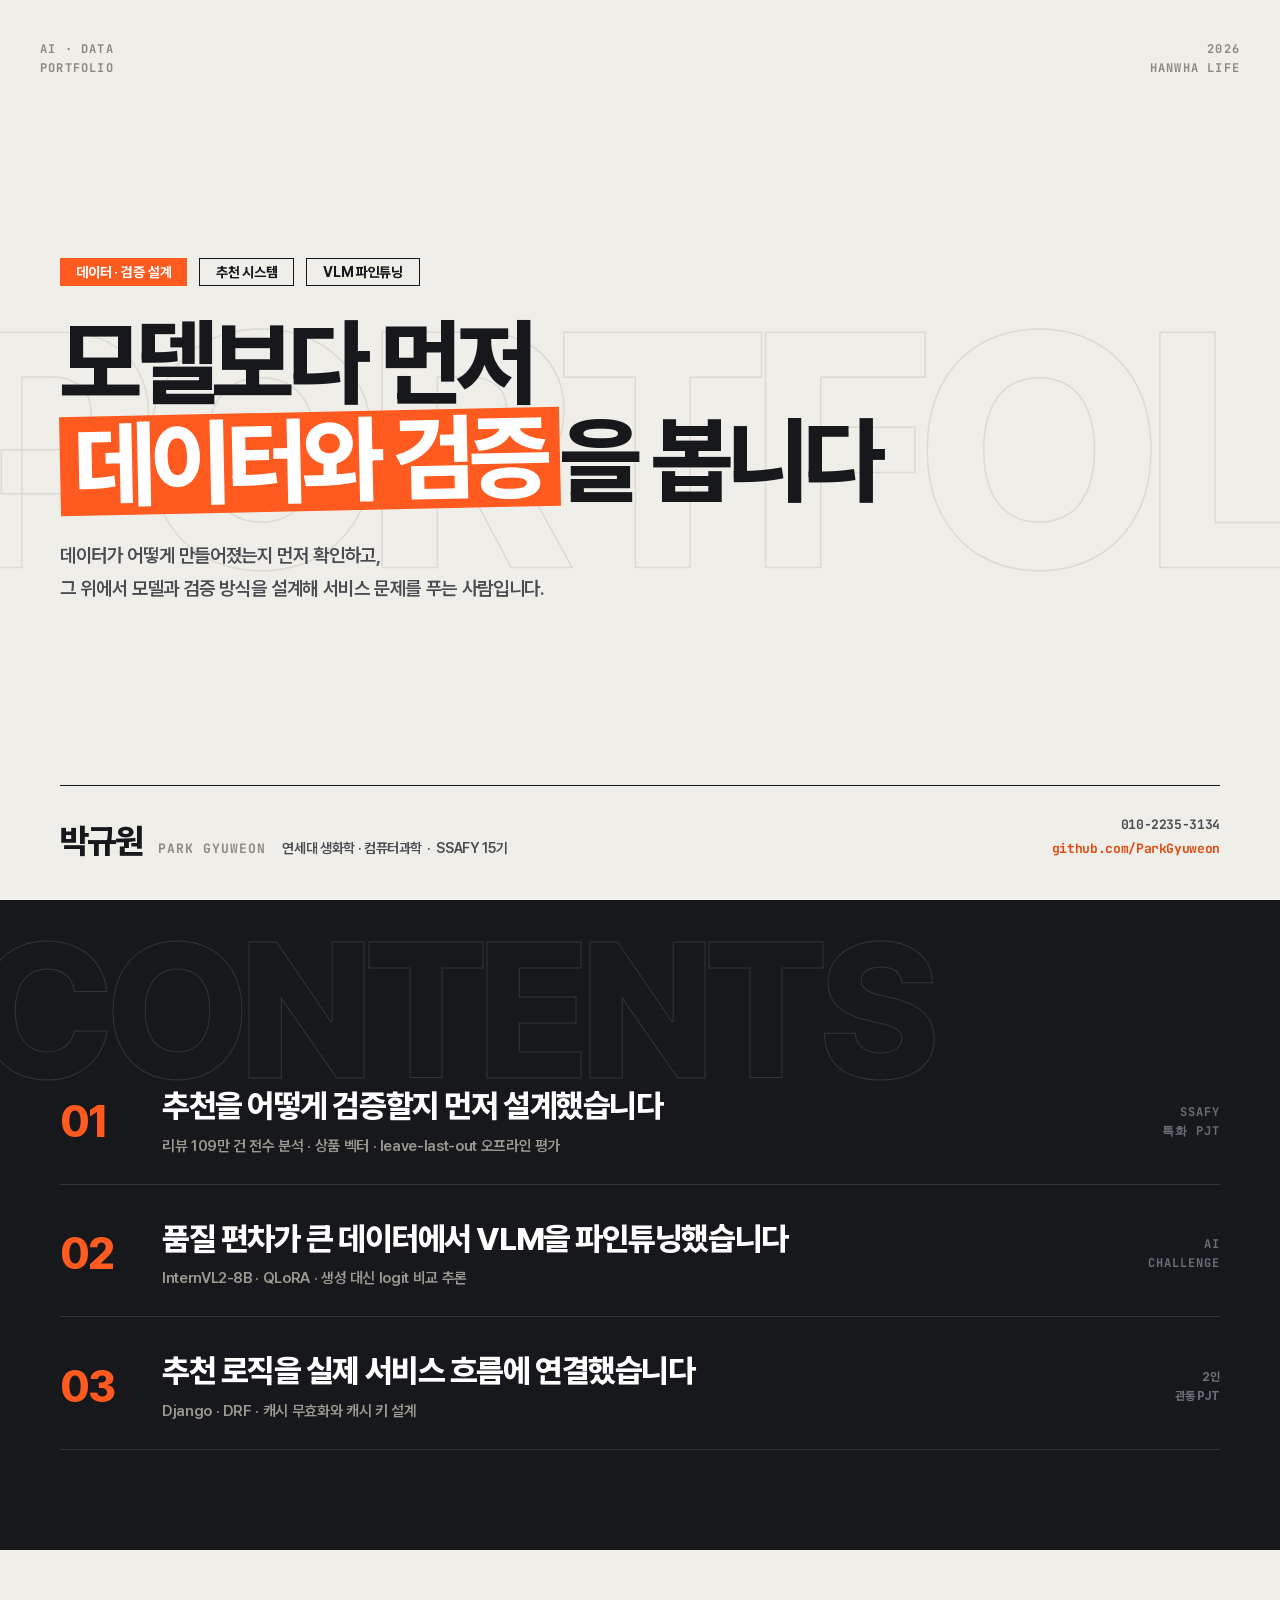
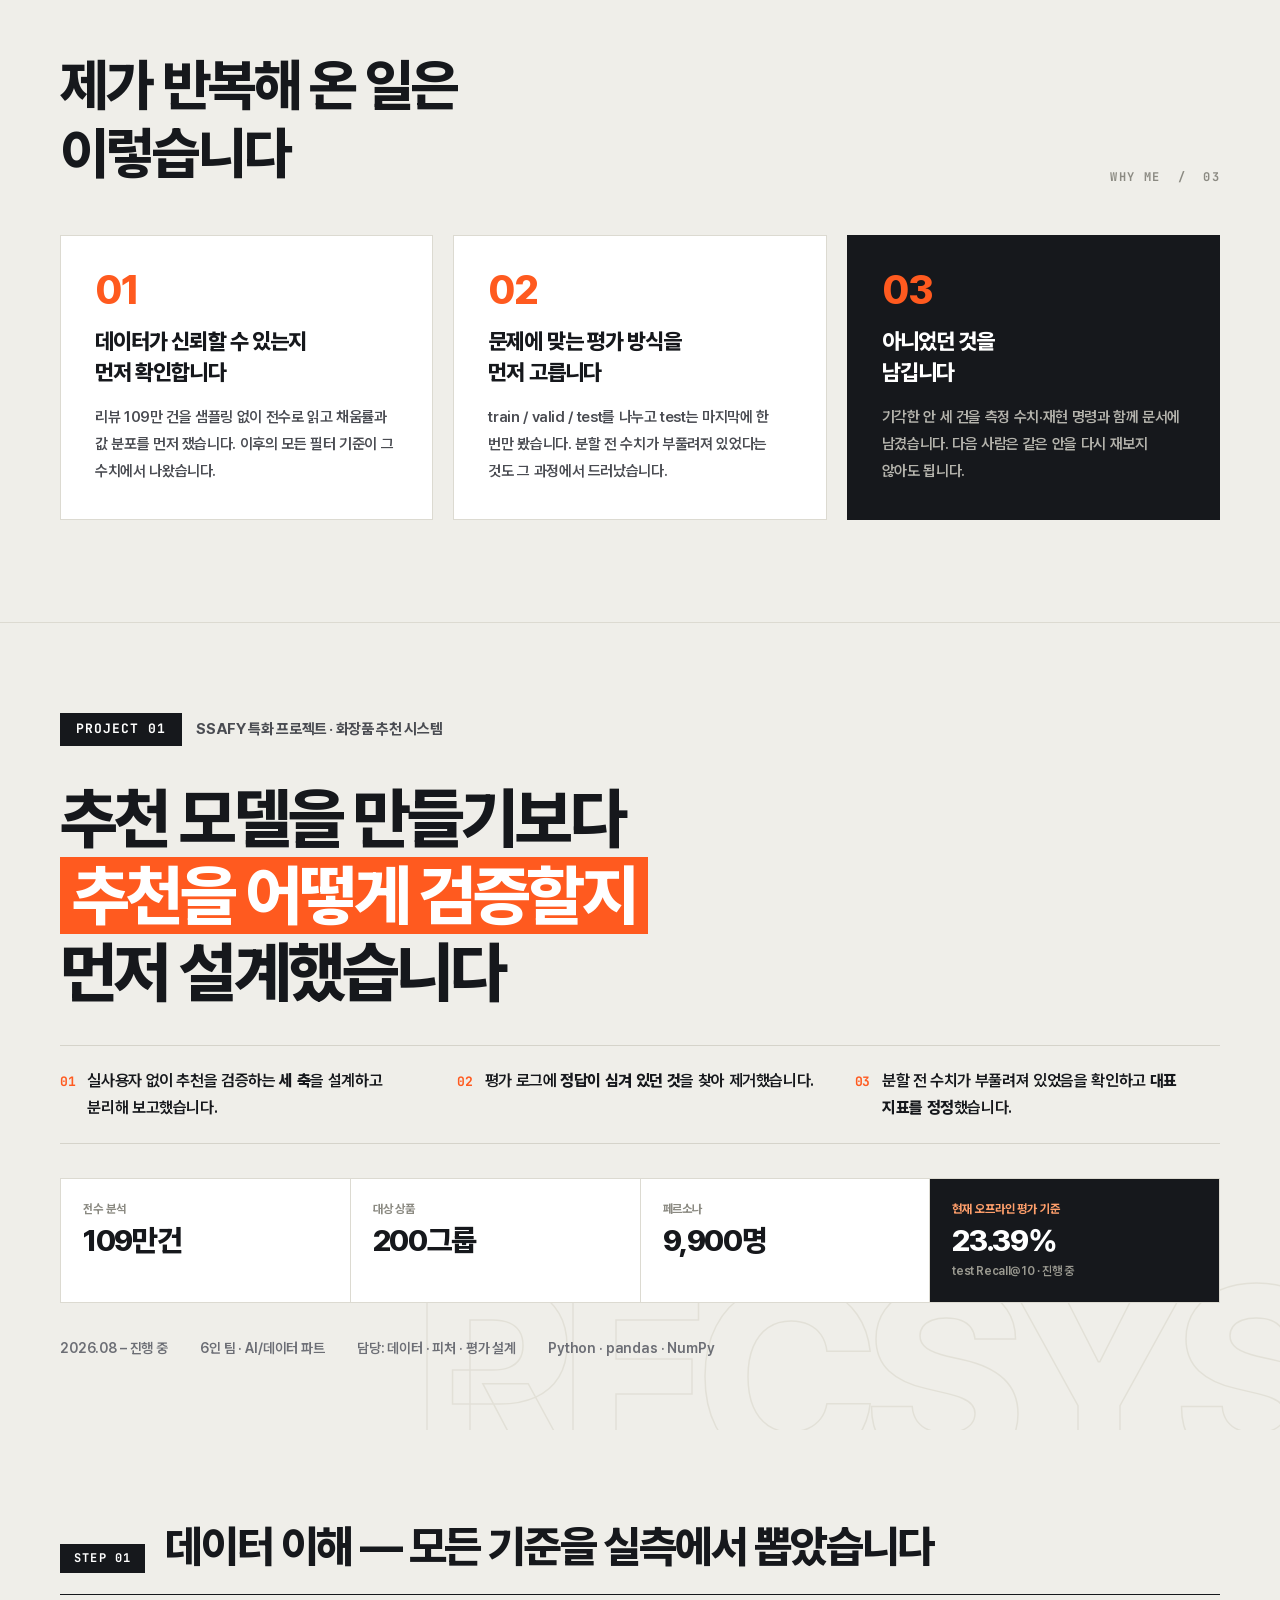
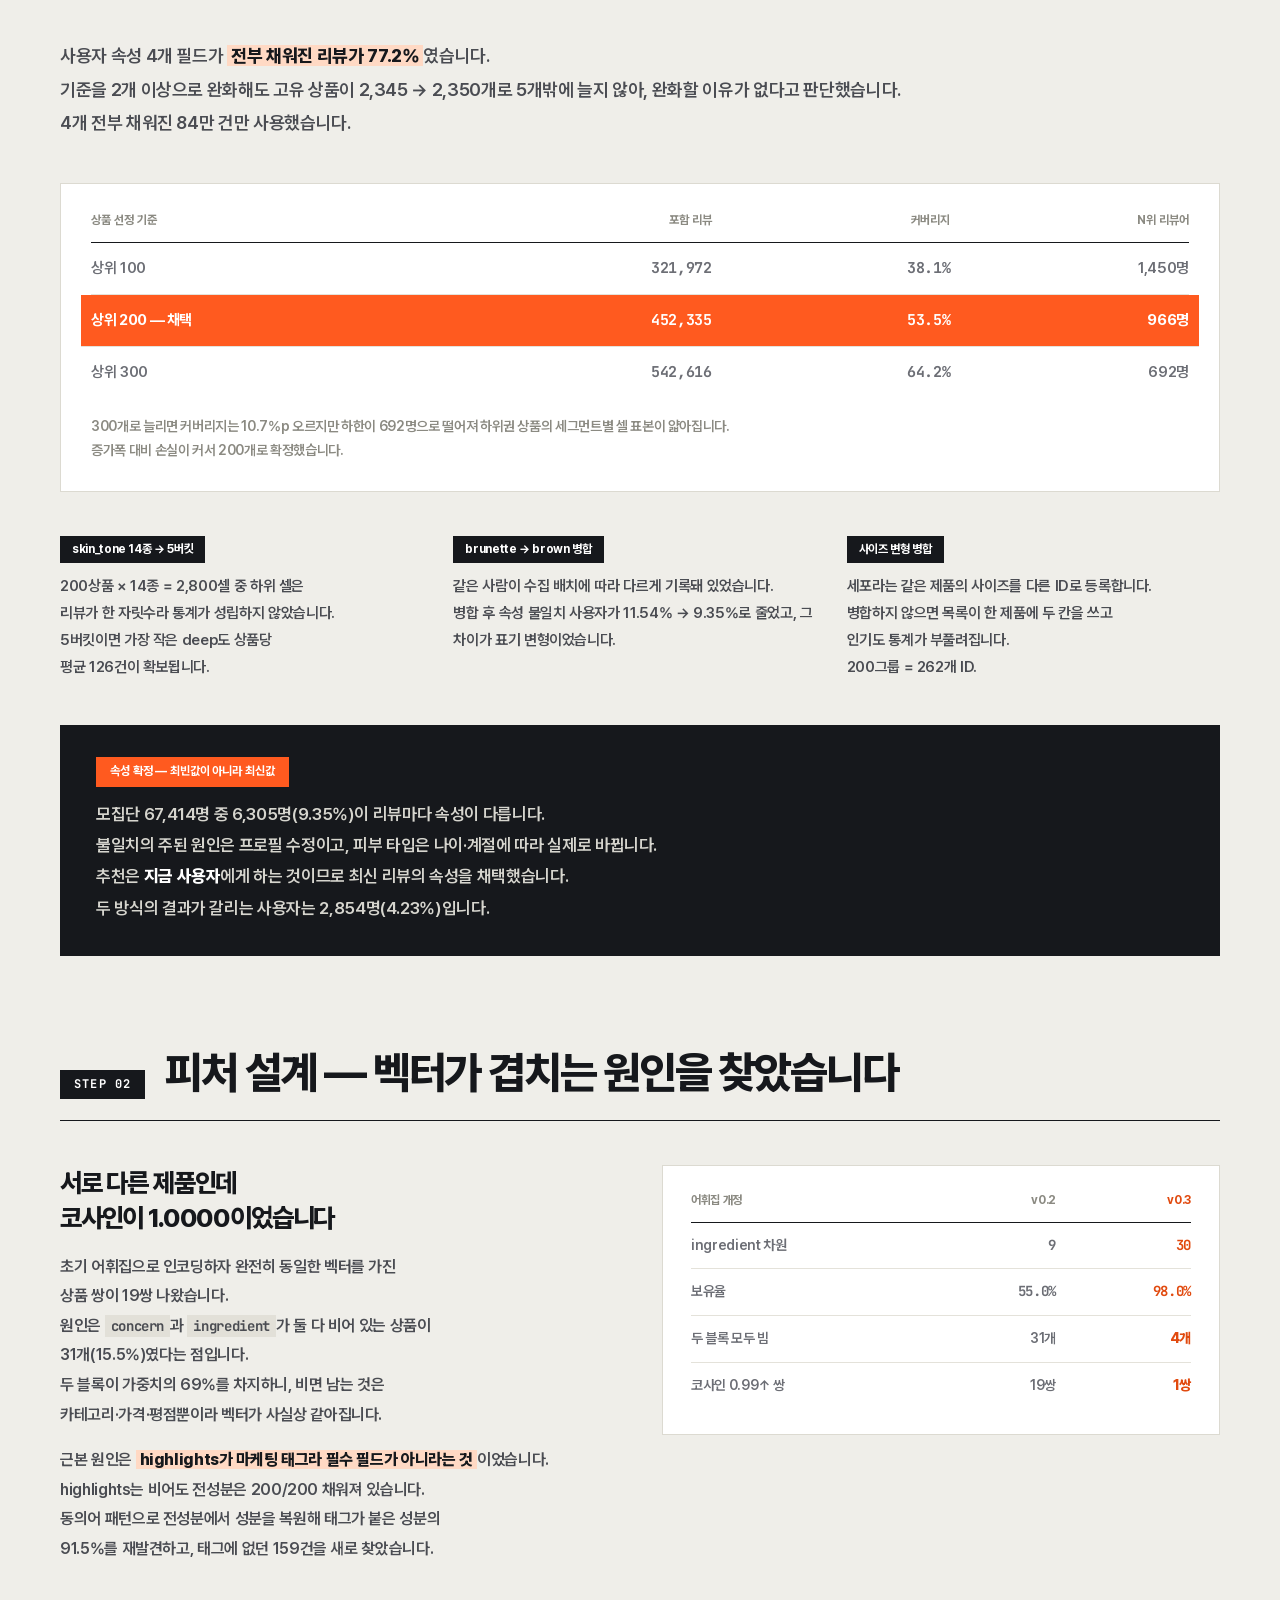
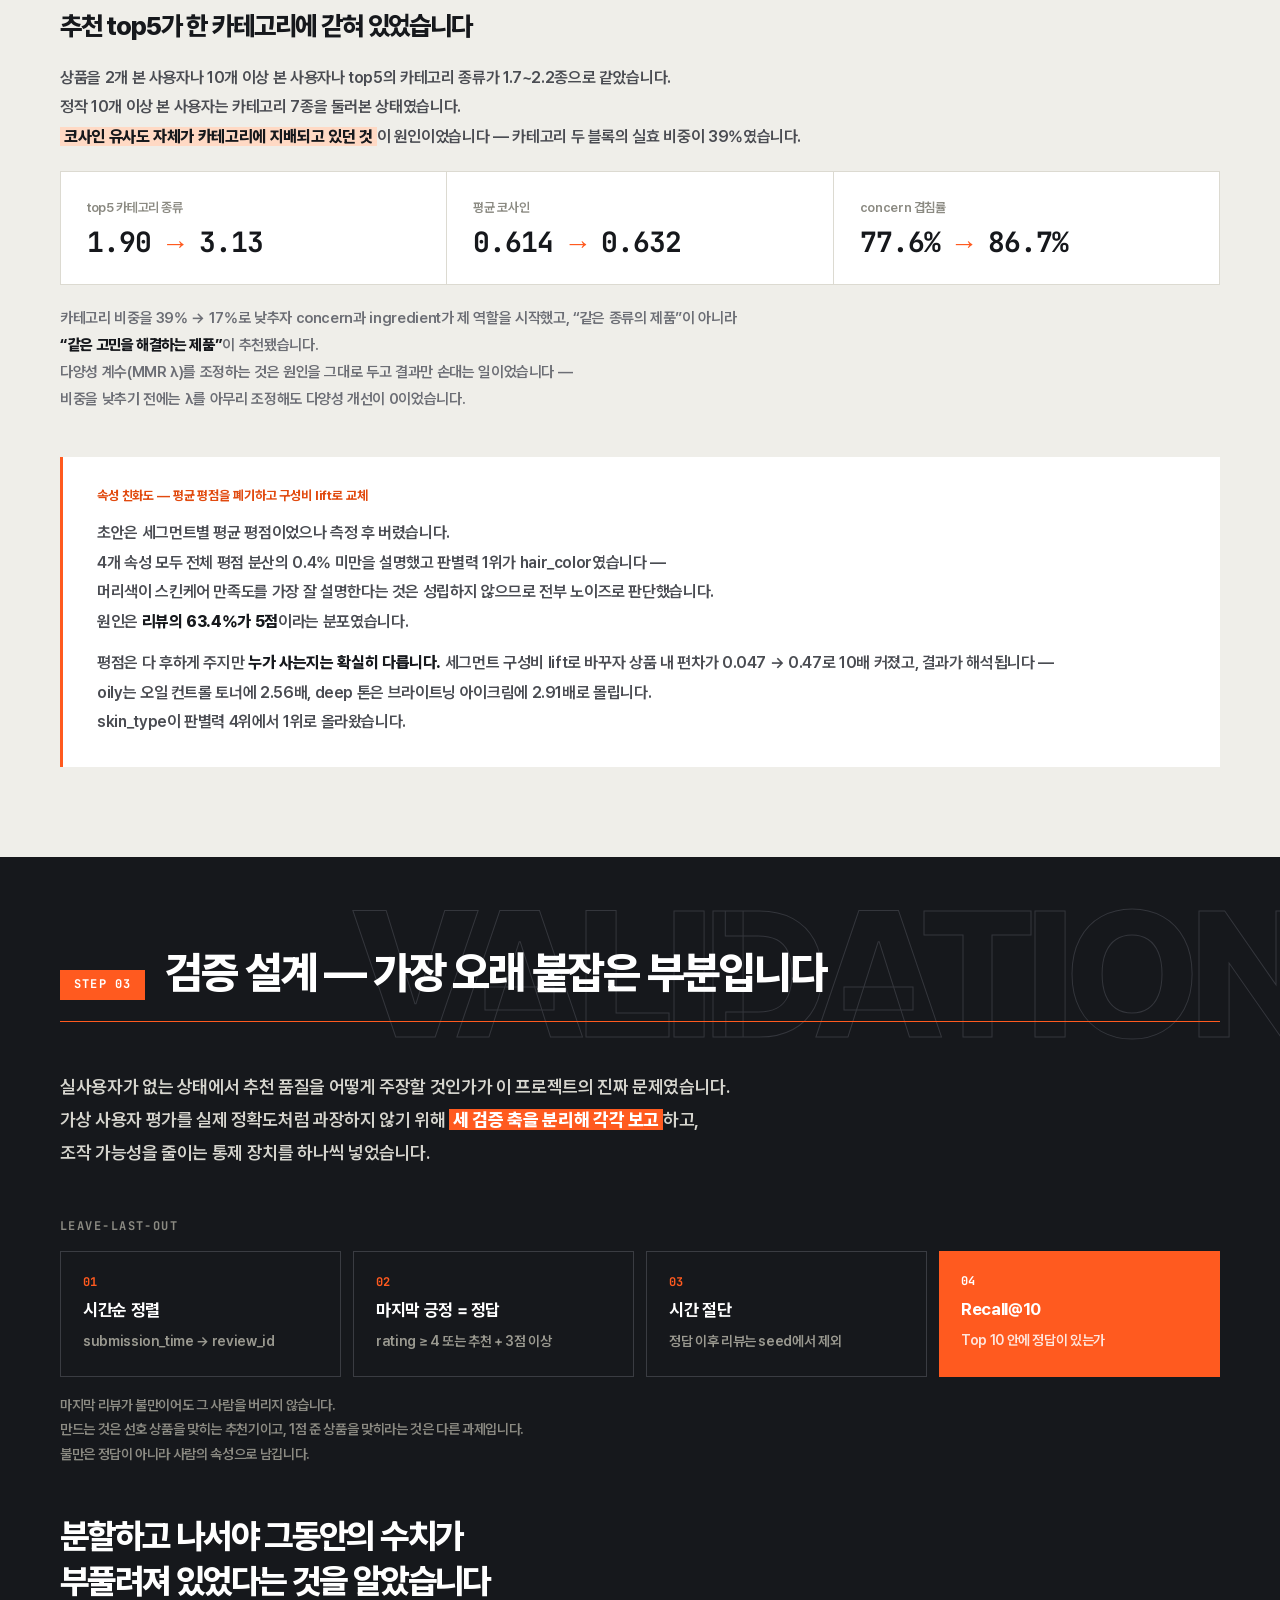
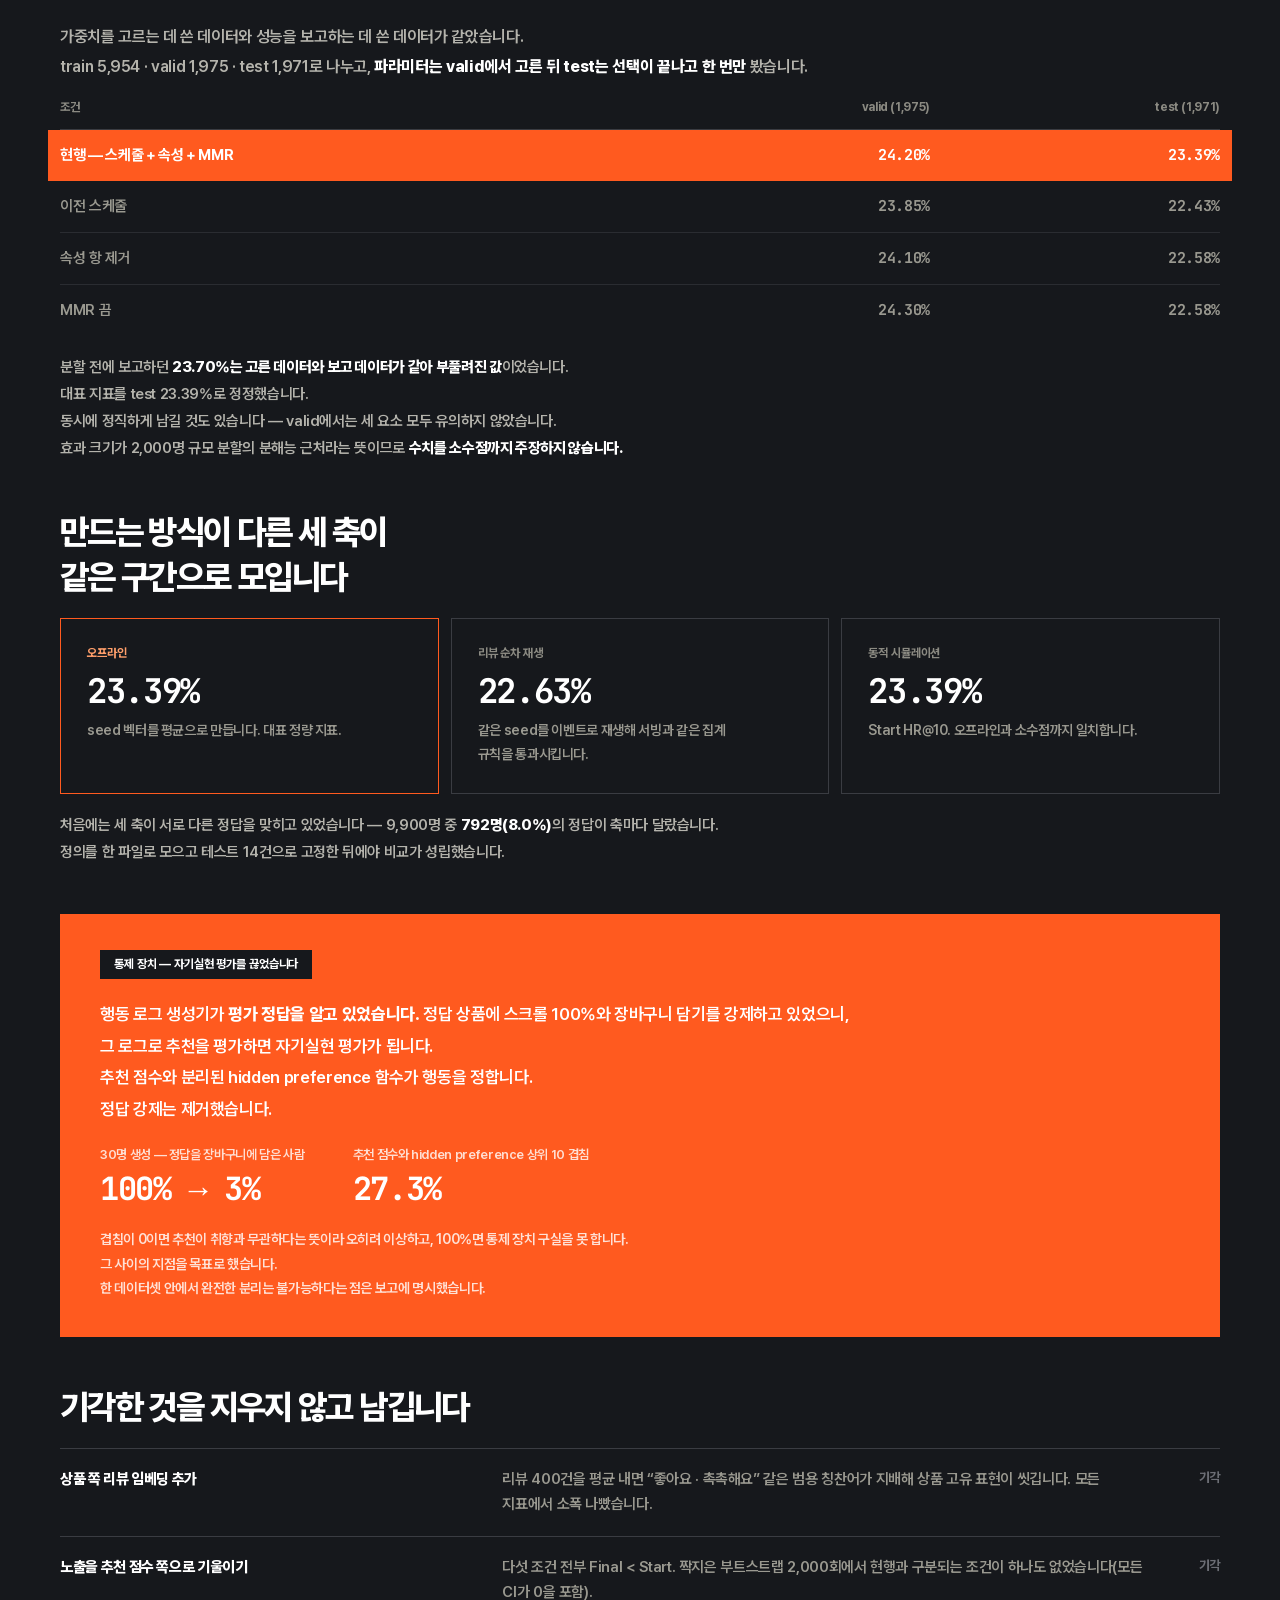
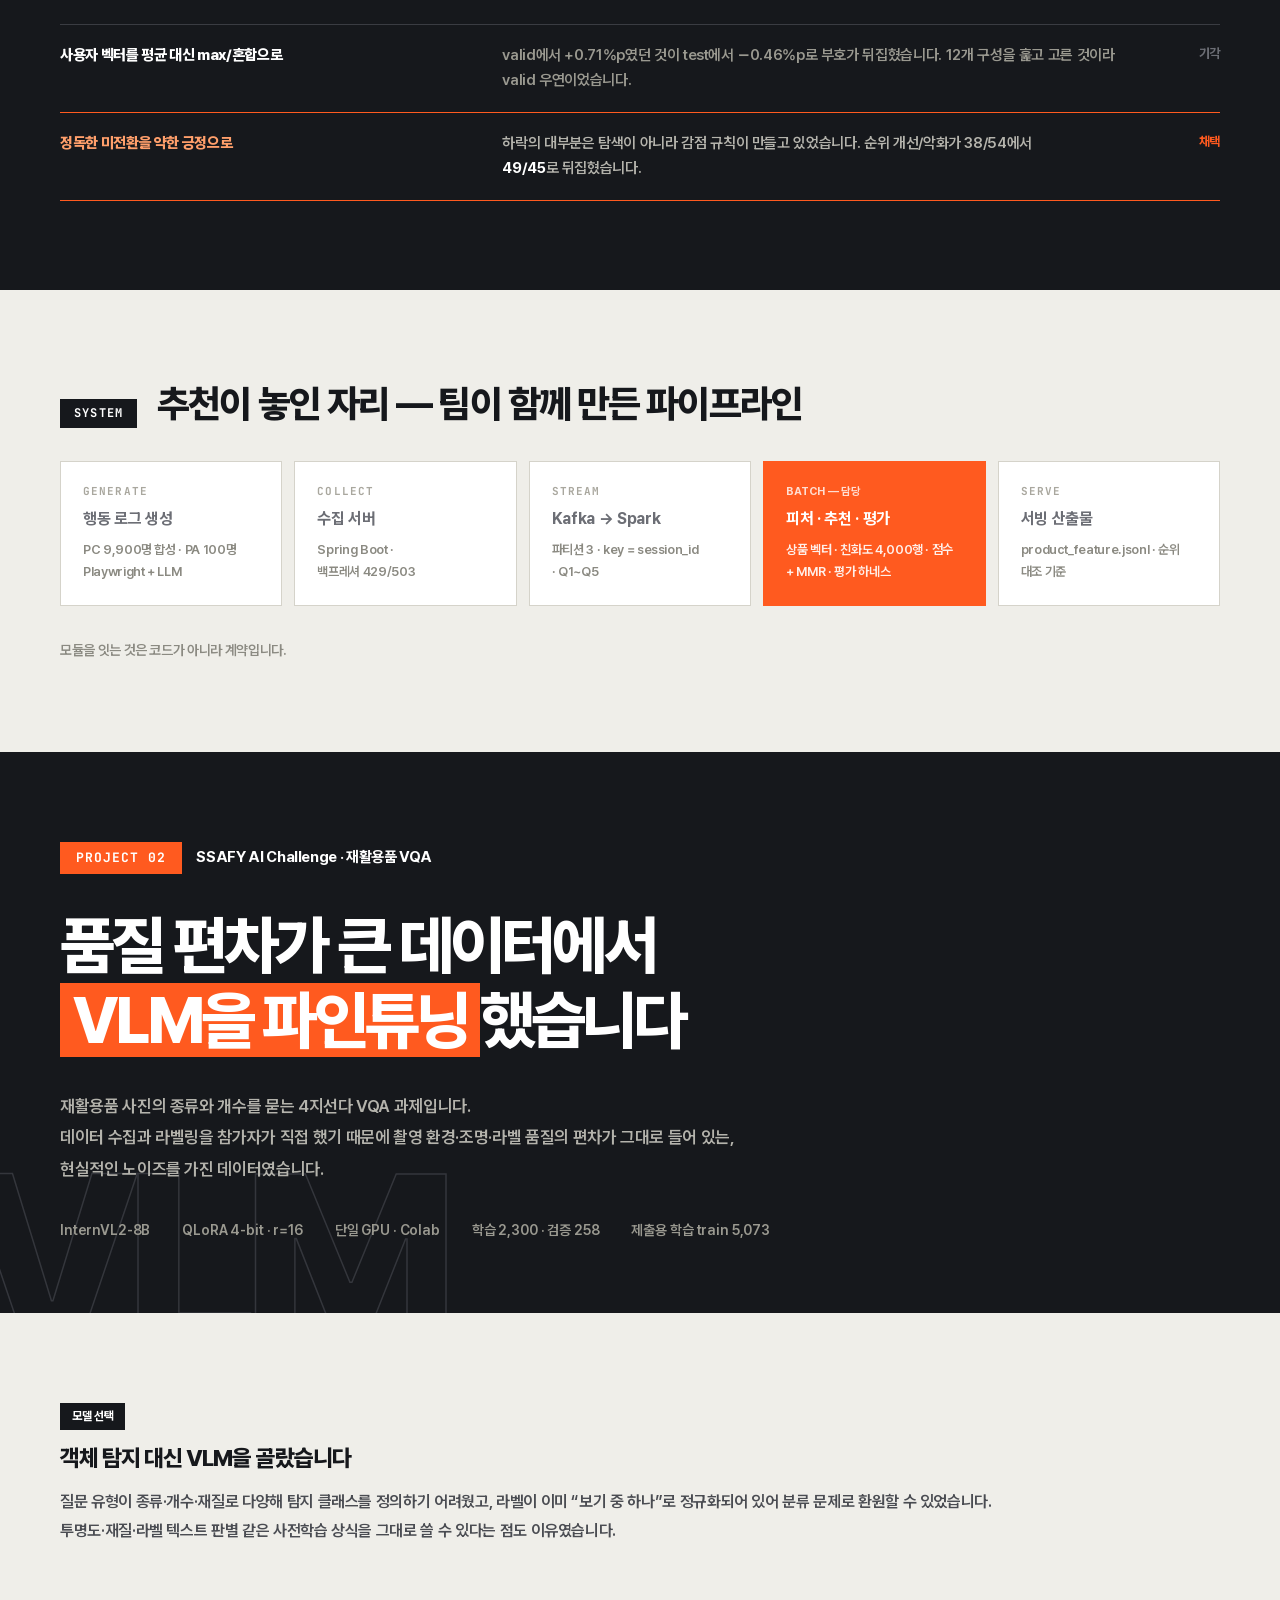
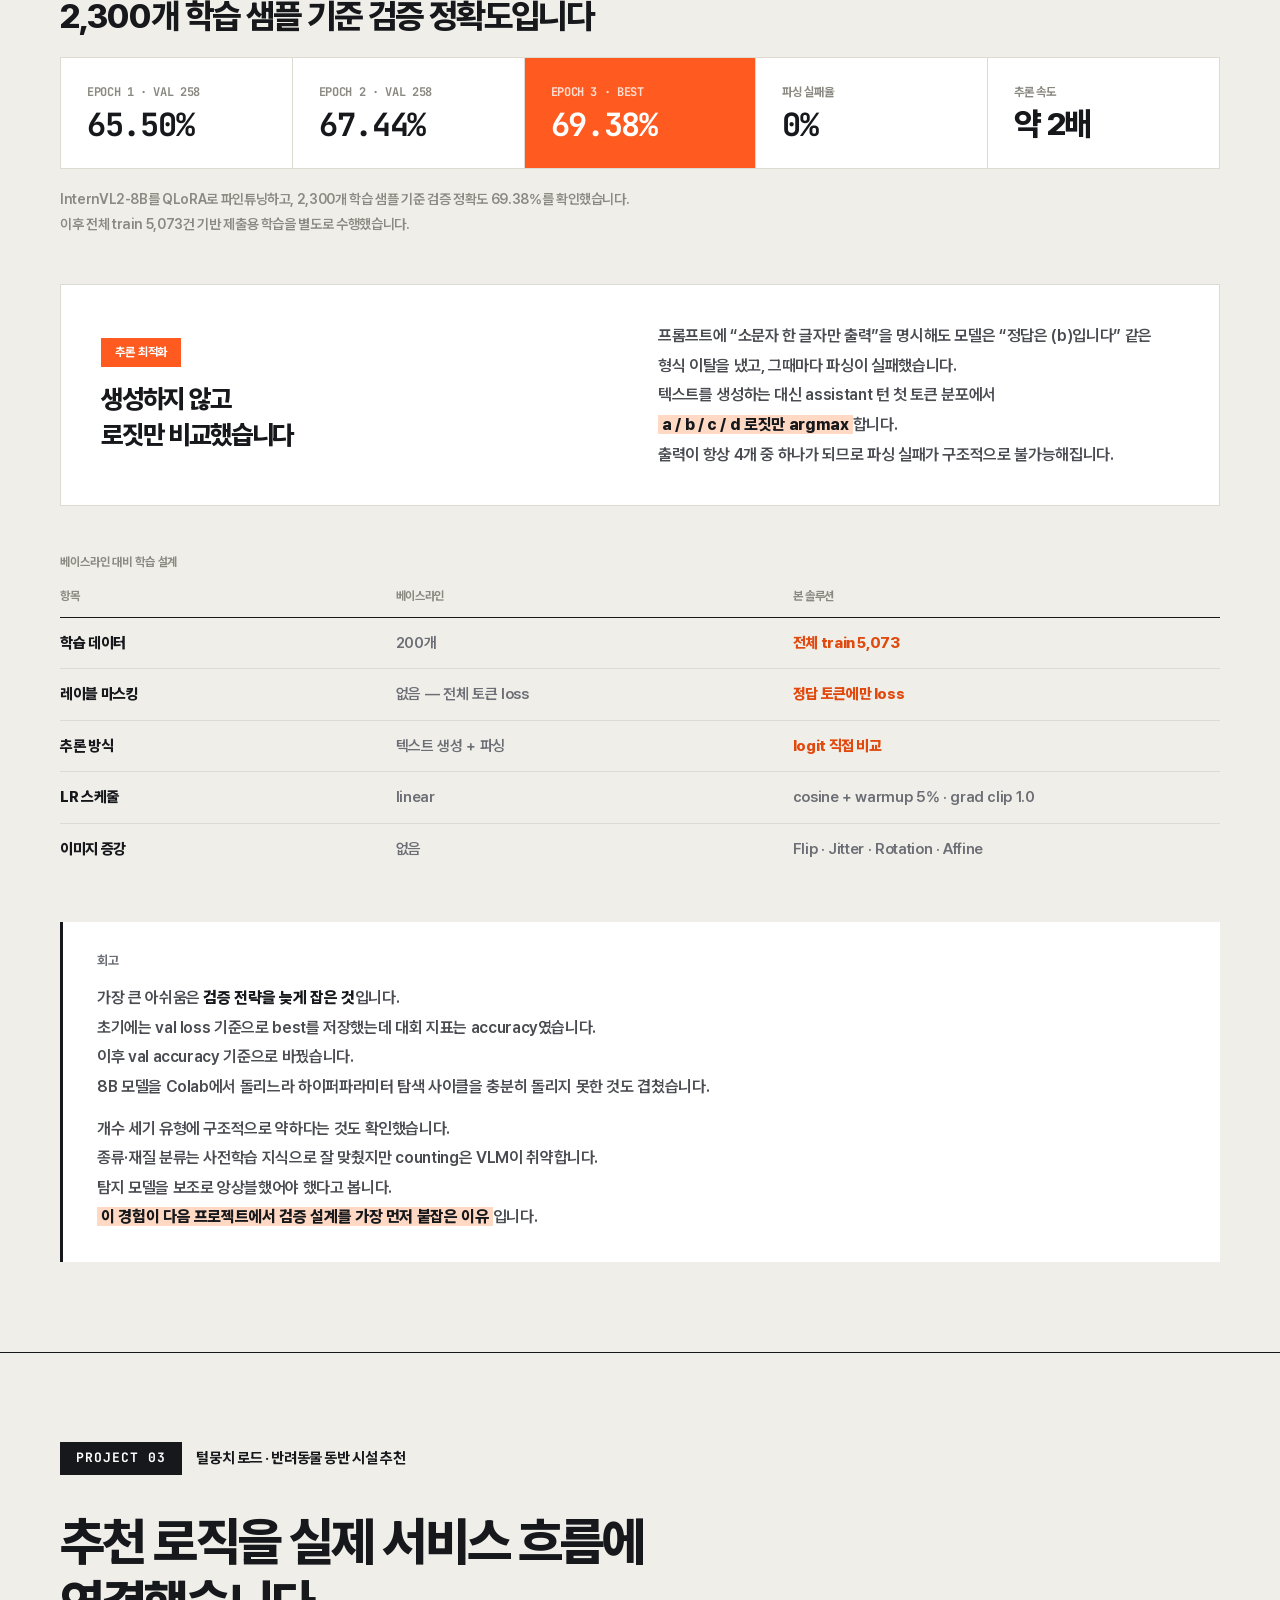
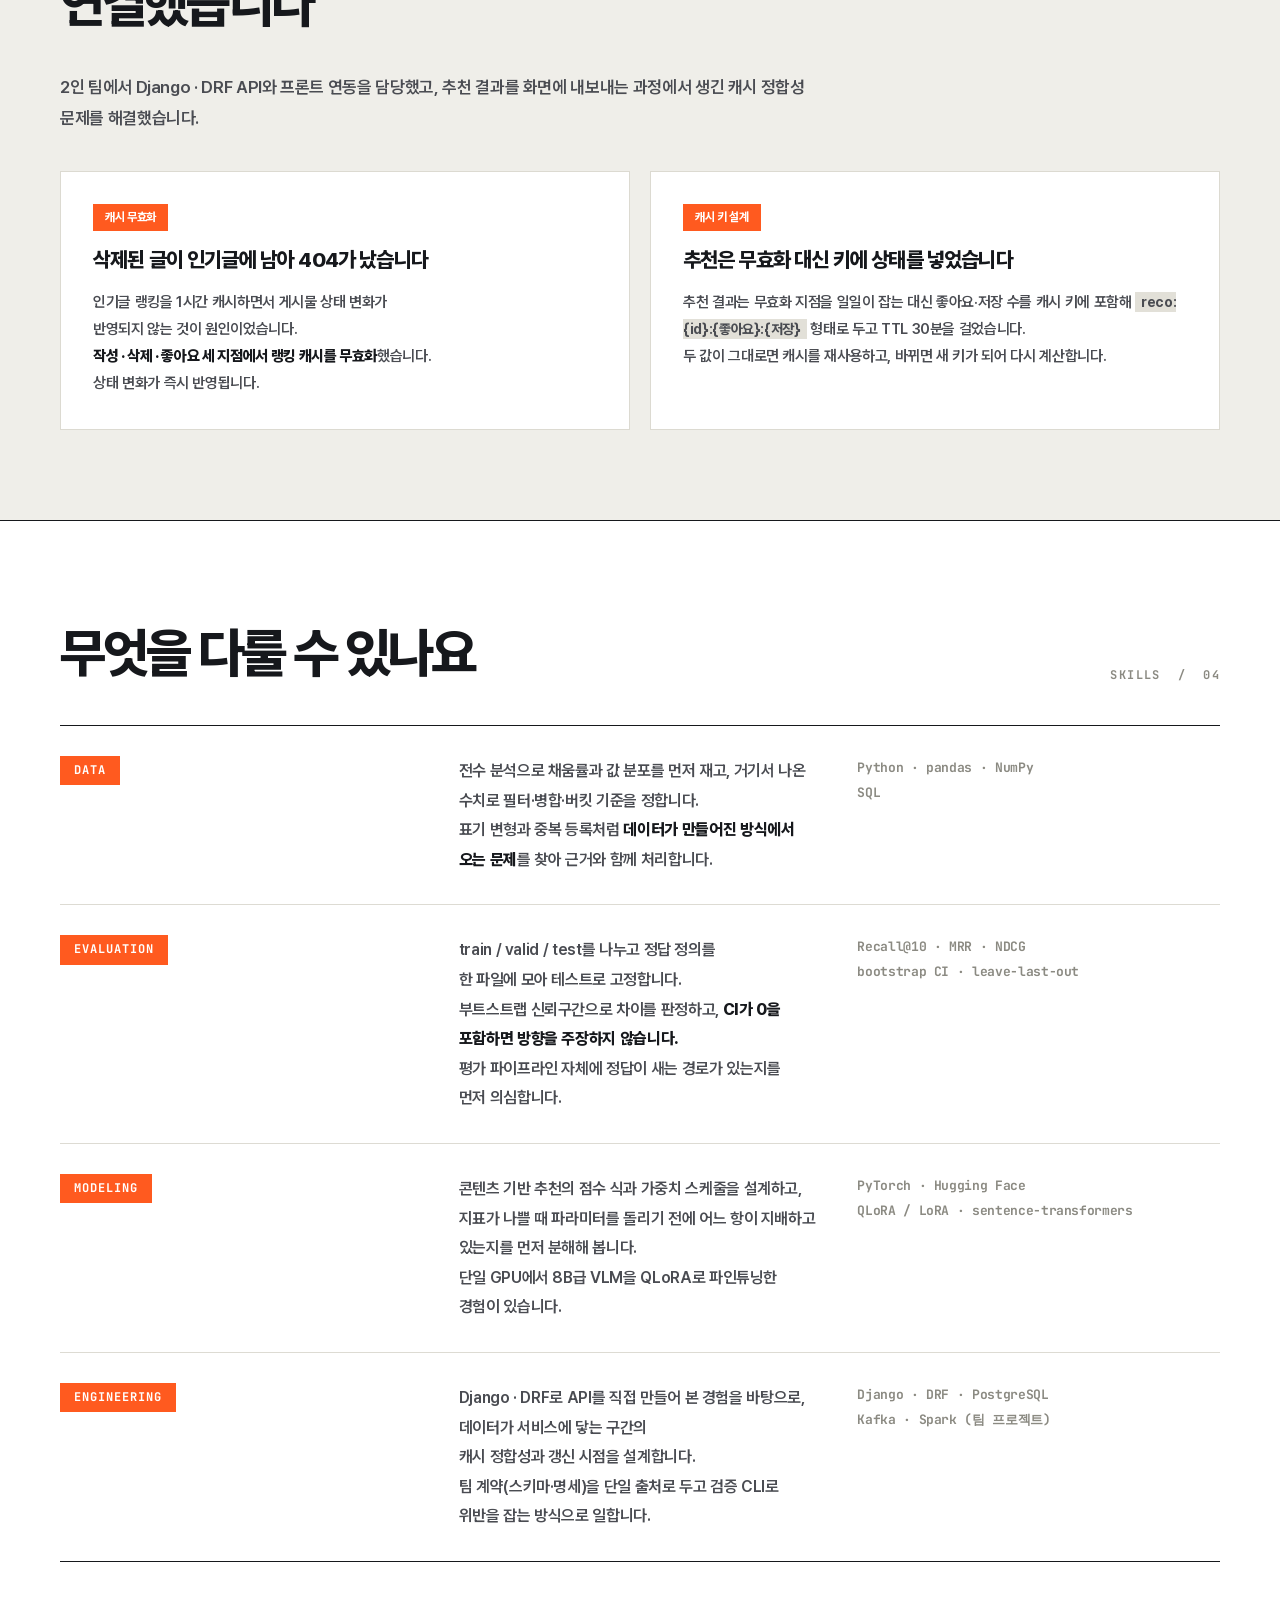
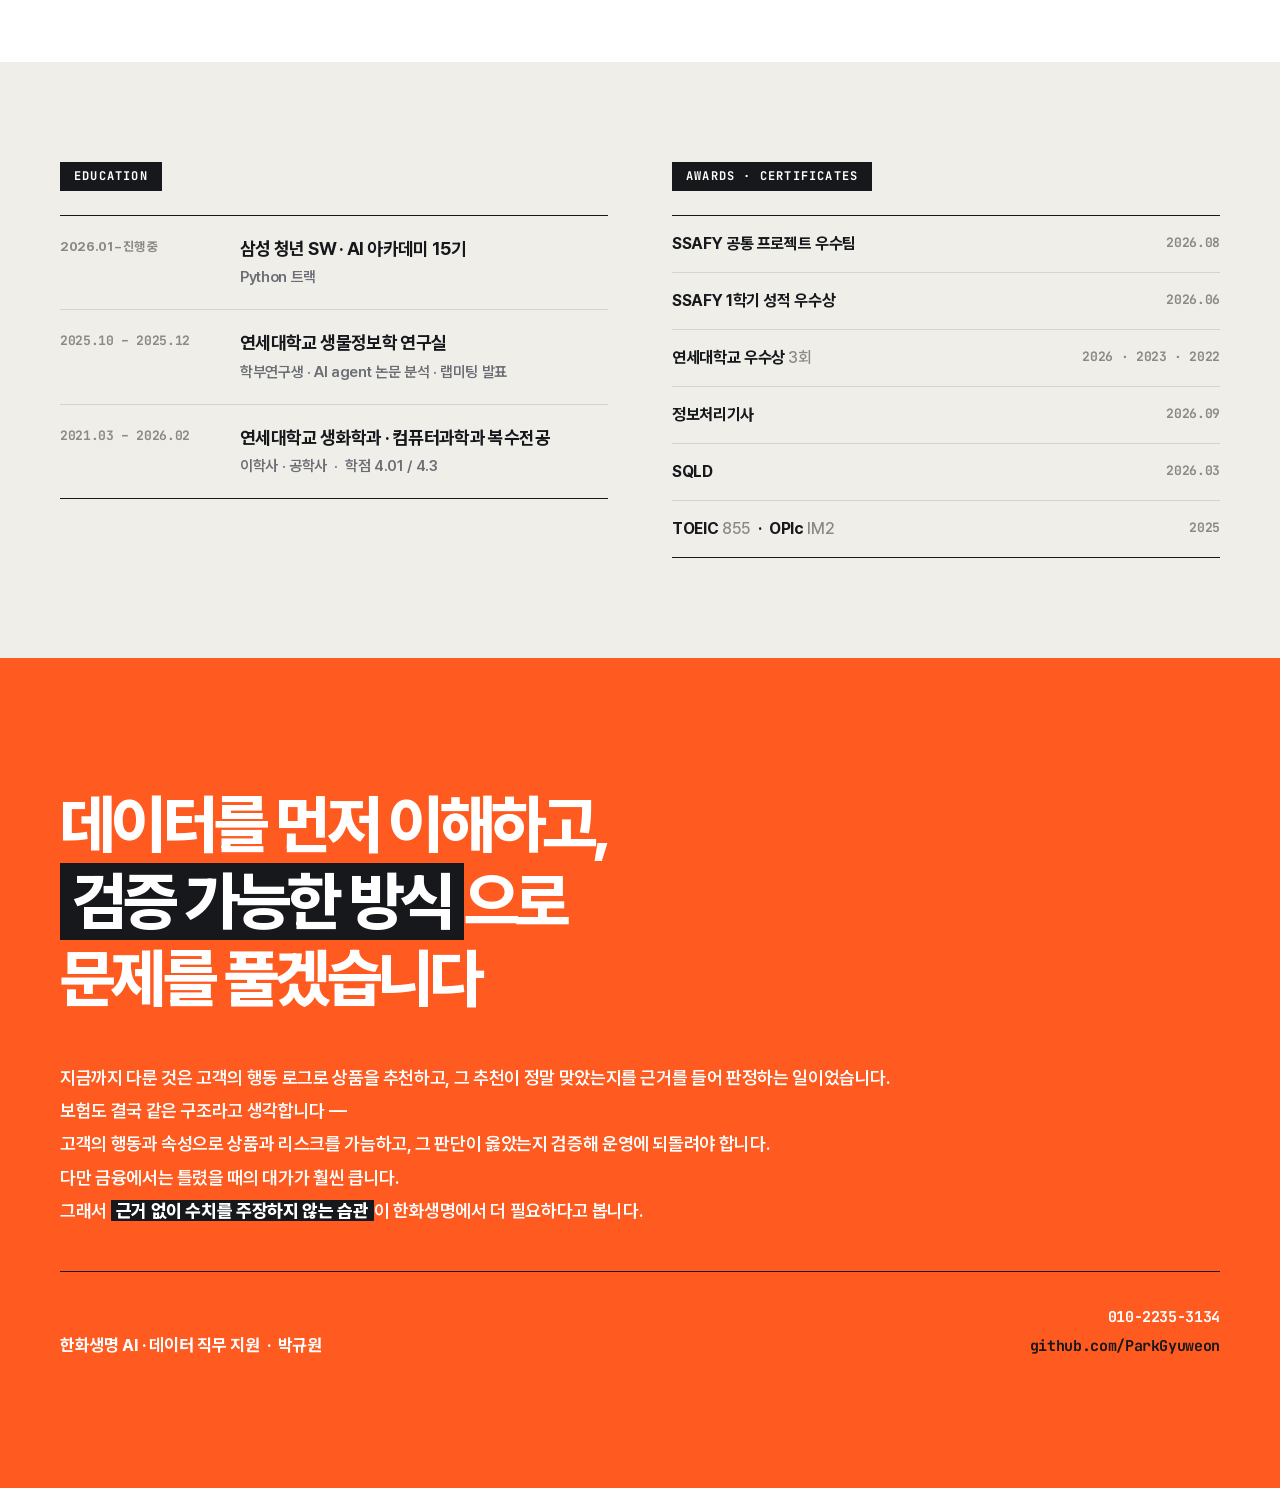
